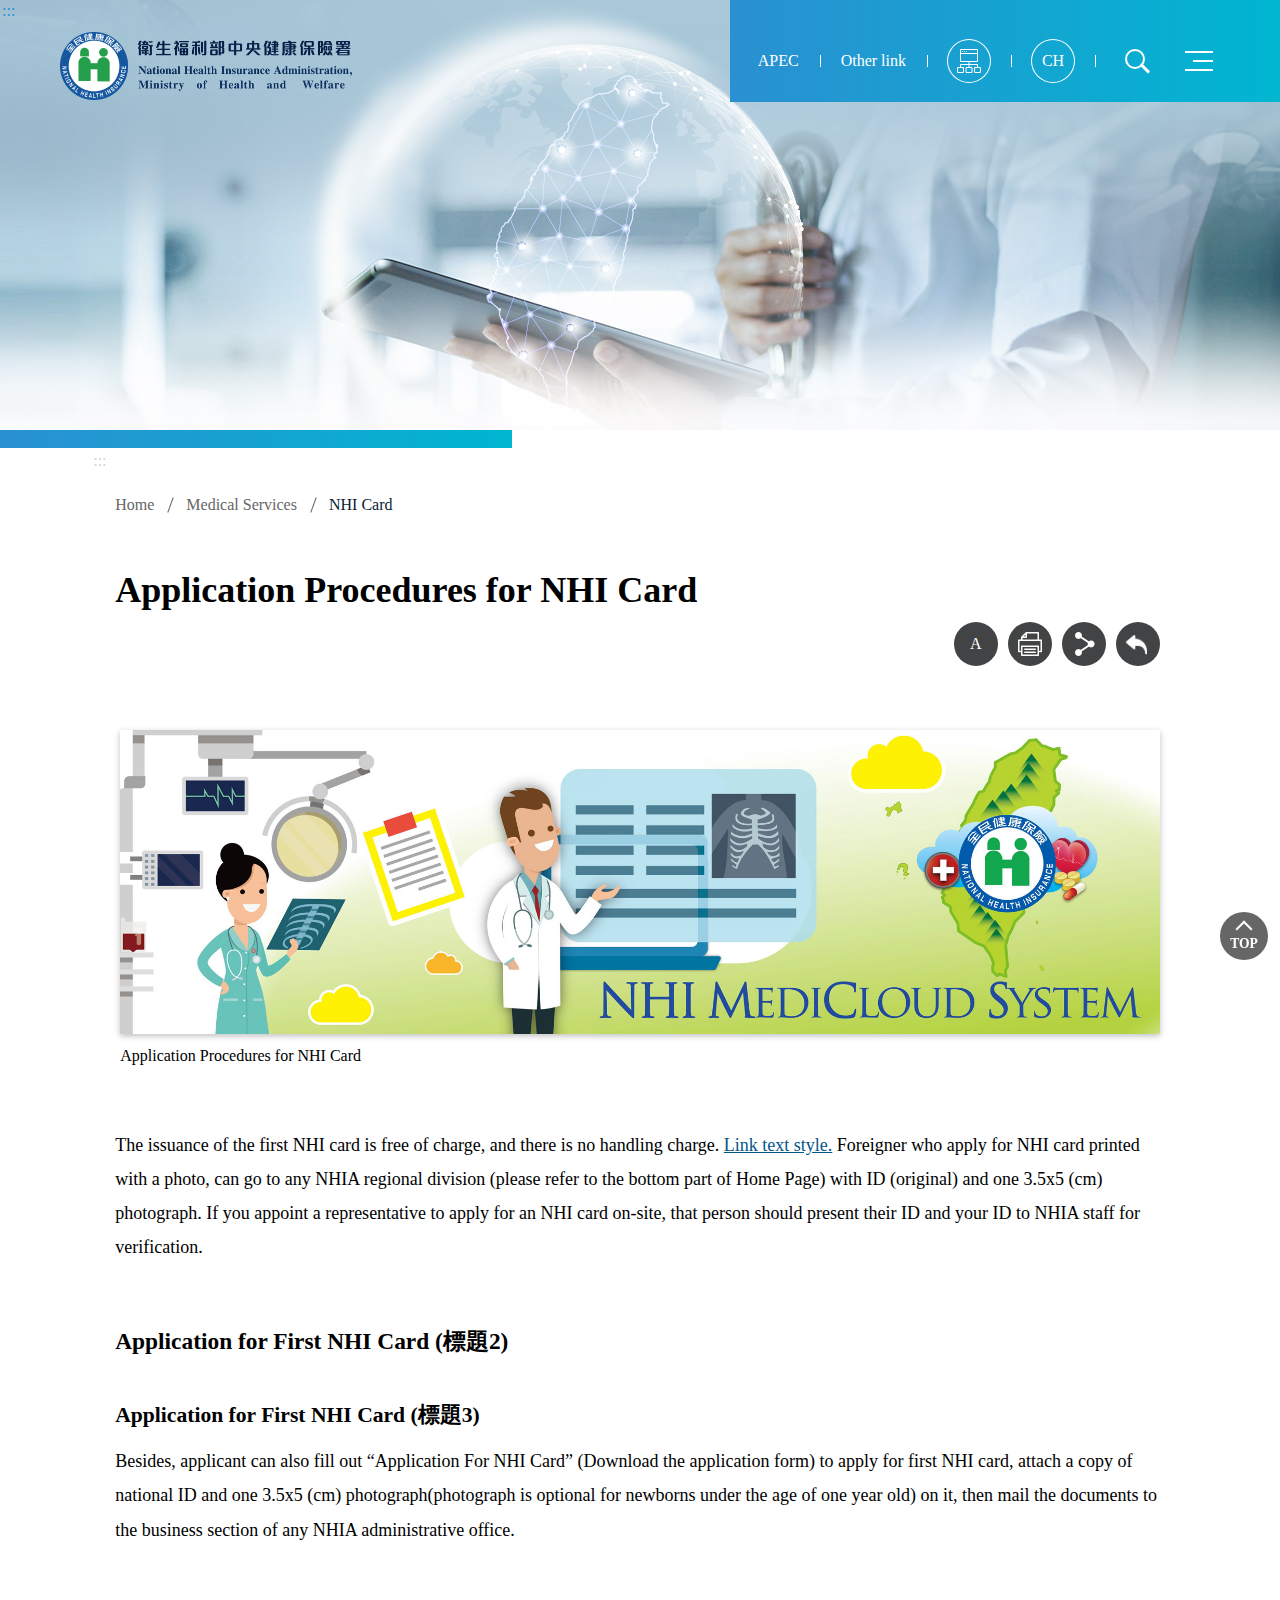
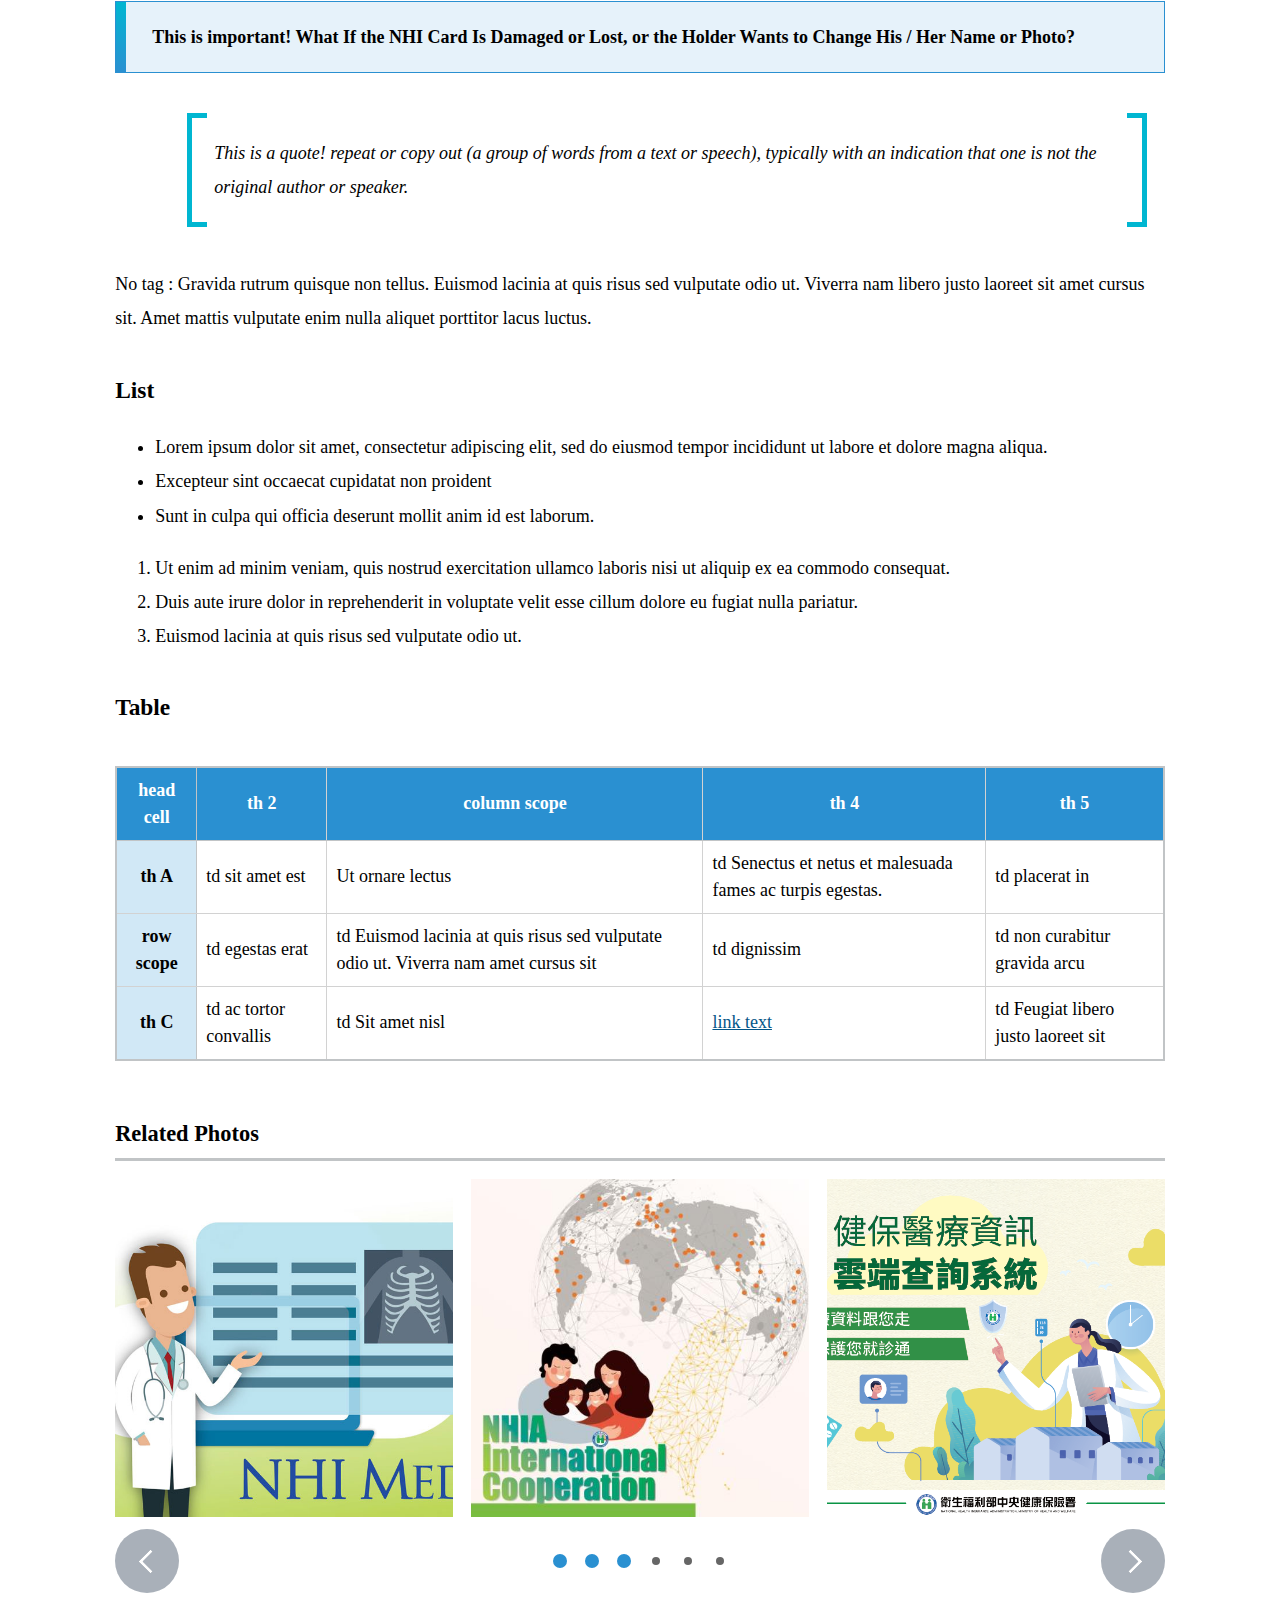
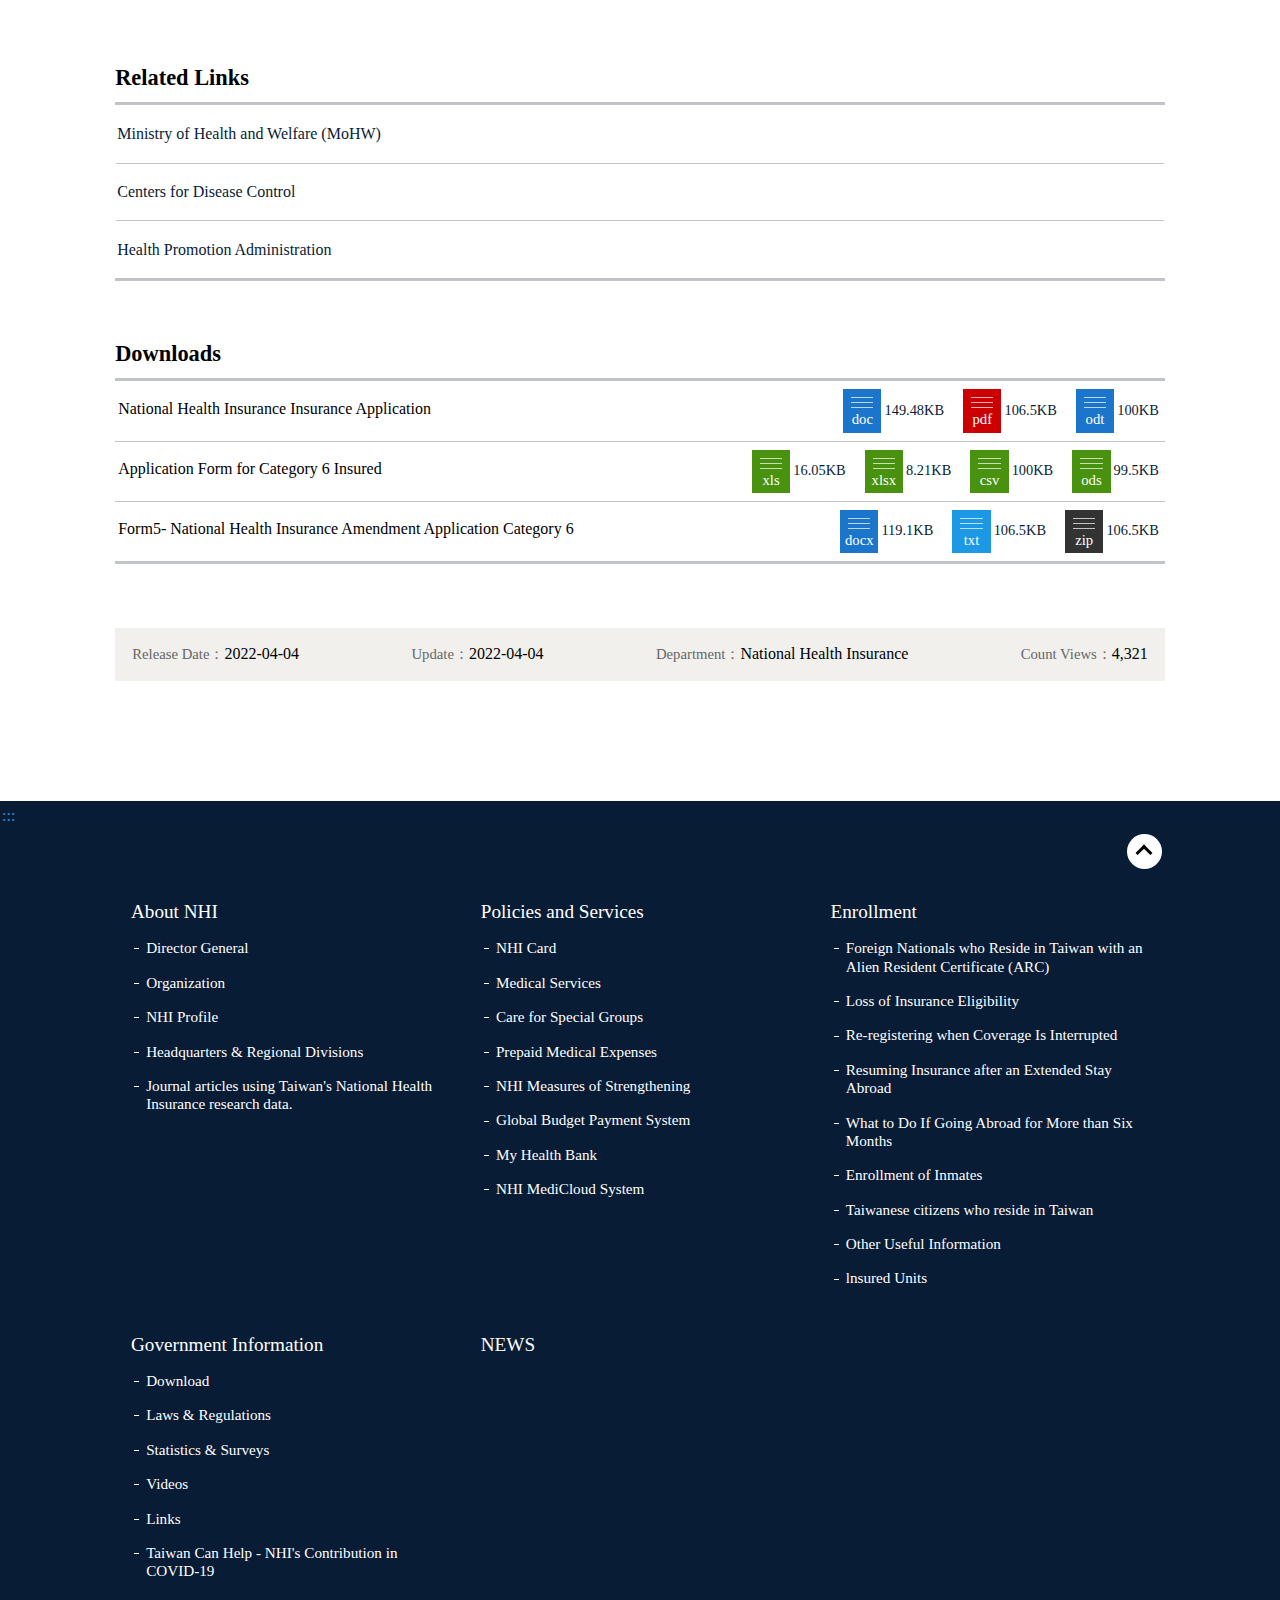
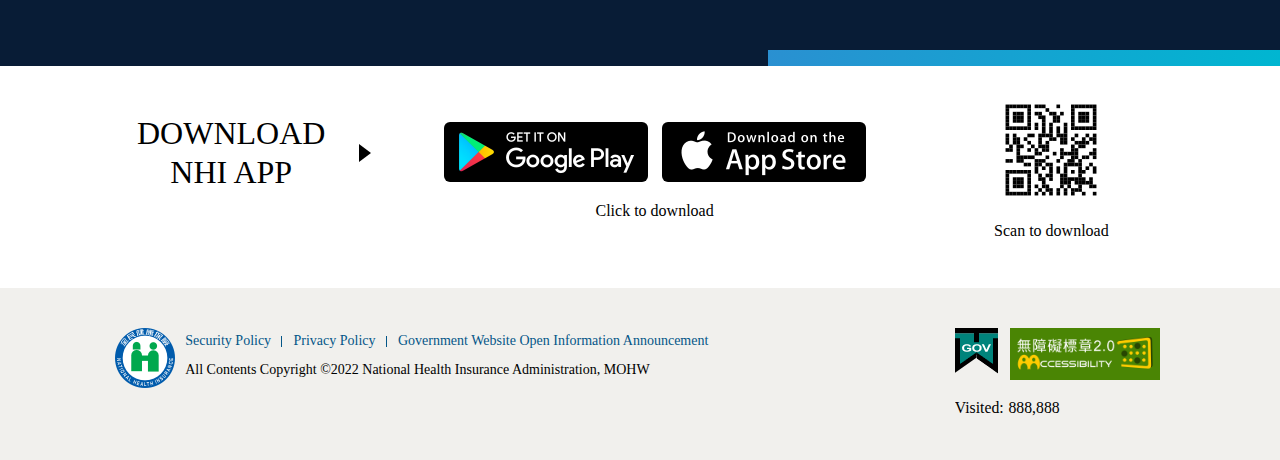
==== cp.html @ b603b4c7 ".fontSize cookie 完成" ====
<!DOCTYPE html>
<html lang="en">
<head>
  <meta charset="UTF-8">
  <meta http-equiv="X-UA-Compatible" content="IE=edge">
  <meta name="viewport" content="width=device-width, initial-scale=1.0">
  <title>NHI 一般內容頁</title>

  <link rel="stylesheet" href="slick/slick.css"/><!-- slick 套件 -->
  <link rel="stylesheet" href="css/style.css">

  <script src="js/jquery-3.6.0.min.js"></script>
  <script src="slick/slick.min.js"></script><!-- slick 套件 -->
  <script src="js/jquery.touchSwipe.min.js"></script>
  <script src="js/uieffect.js"></script>
</head>
<body>
  <a class="goCenter" href="#aC" tabindex="0">Jump to main content</a>
  <header class="webHeader">
    <a class="accesskey" href="#aU" id="aU" accesskey="U" title="upper block" >:::</a>
    <h1><a href="mp.html"><img src="images/h1.png" alt="National Health Insurance Administration Ministry of Health and Welfare"></a></h1>

    <nav class="topLinks">
      <ul>
        <li><a href="#">APEC</a></li>
        <li><a href="#">Other link</a></li>
        <li class="sitemapIcon"><a href="sitemap.html">Sitemap</a></li>
        <li class="langCh"><a href="https://www.mohw.gov.tw/mp-1.html" title="Chinese version">CH</a></li>
      </ul>
      <button class="searchCtrl" type="button">Search</button>
      <button class="menuCtrl" type="button">Menu</button>
    </nav>

    <section class="search">
      <form action="">
        <input type="text" placeholder="search keyword" aria-label="search keyword" accesskey="S">
        <input type="button" value="Search">
      </form>
      <div class="hotKeywords">
        <span class="label">Hot:</span>
        <ul>
          <li><a href="x">NHI Card</a></li>
          <li><a href="x">MediCloud System</a></li>
        </ul>
      </div>
    </section>

    <div class="headerImg">
      <img src="images/headerBg.jpg" alt="">
    </div>


    <nav class="menu">
      <button class="closeThis">Close</button>
      <ul>
        <li><a href="#">About NHI</a>
          <ul>
            <li><a href="#">Director General</a></li>
            <li><a href="#">Organization</a></li>
            <li><a href="#">NHI Profile</a></li>
            <li><a href="#">Headquarters & Regional Divisions</a></li>
            <li><a href="#">Journal articles using Taiwan's National Health Insurance research data.</a></li>
          </ul>
        </li>
        <li><a href="#">Policies and Services</a>
          <ul>
            <li><a href="#">NHI Card</a></li>
            <li><a href="#">Medical Services</a>
              <ul>
                <li><a href="#">Testing</a></li>
                <li><a href="#">Level three testing</a></li>
                <li><a href="#">Testing testing testing testing</a></li>
              </ul>
            </li>
            <li><a href="#">Care for Special Groups</a>
              <ul>
                <li><a href="#">Level three testing</a></li>
                <li><a href="#">Testing</a></li>
                <li><a href="#">Testing testing testing testing</a></li>
              </ul>
            </li>
            <li><a href="#">Prepaid Medical Expenses</a></li>
            <li><a href="#">NHI Measures of Strengthening</a></li>
            <li><a href="#">Global Budget Payment System</a></li>
            <li><a href="#">My Health Bank</a></li>
            <li><a href="#">NHI MediCloud System</a></li>
          </ul>
        </li>
        <li><a href="#">Enrollment</a>
          <ul>
            <li><a href="#">Foreign Nationals who Reside in Taiwan with an Alien Resident Certificate (ARC)</a></li>
            <li><a href="#">Loss of Insurance Eligibility</a></li>
            <li><a href="#">Re-registering when Coverage Is Interrupted</a></li>
            <li><a href="#">Resuming Insurance after an Extended Stay Abroad</a></li>
            <li><a href="#">What to Do If Going Abroad for More than Six Months</a></li>
            <li><a href="#">Enrollment of Inmates</a></li>
            <li><a href="#">Taiwanese citizens who reside in Taiwan</a></li>
            <li><a href="#">Other Useful Information</a></li>
            <li><a href="#">lnsured Units</a></li>
          </ul>
        </li>
        <li><a href="#">Government Information</a>
          <ul>
            <li><a href="#">Download</a></li>
            <li><a href="#">Laws & Regulations</a></li>
            <li><a href="#">Statistics & Surveys</a></li>
            <li><a href="#">Videos</a></li>
            <li><a href="#">Links</a></li>
            <li><a href="#">Taiwan Can Help - NHI's Contribution in COVID-19</a></li>
          </ul>
        </li>
        <li><a href="#">NEWS</a></li>
      </ul>
    </nav>
  </header>


  <!-- 行動版側欄選單容器 -->
  <aside class="sidebar">
  </aside>

  <main class="main inner">
    <a class="accesskey" href="#aC" id="aC" accesskey="C" title="main content">:::</a>
    <div class="breadcrumb" title="you are here">
      <ul>
        <li><a href="mp.html">Home</a></li>
        <li><a href="#">Medical Services</a></li>
        <li>NHI Card</li>
      </ul>
    </div>

    <div class="pageHeader">
      <h2>Application Procedures for NHI Card</h2>
      <section class="funcBar">
        <ul>
          <li class="fontSize compound"><button title="Font size" type="button">A</button>
            <ul>
              <li><button class="smallFont" type="button">A</button></li>
              <li><button class="mediumFont" type="button">A</button></li>
              <li><button class="largeFont" type="button">A</button></li>
            </ul>
          </li>
          <li class="print"><a title="Print" href="javascript:;"></a></li>
          <li class="share compound"><button title="Share" type="button"></button>
            <ul>
              <li><a target="_blank" title="Share on Facebook (open new window)" href="https://www.facebook.com/"><img src="images/icon_fb.png" alt="Facebook"></a></li>
              <li><a target="_blank" title="Share on Twitter (open new window)" href="https://twitter.com/"><img src="images/icon_twitter.png" alt="Twitter"></a></li>
              <li><a target="_blank" title="Share on LINE (open new window)" href="https://access.line.me/"><img src="images/icon_line.png" alt="LINE"></a></li>
            </ul>
          </li>
          <li class="back"><a title="Back" href="javascript:;"></a></li>
        </ul>
      </section>
    </div>
    

    <article class="cpArticle">
      <figure class="full">
        <img src="publicData/ph201.jpg" alt="image alternate text">
        <figcaption>Application Procedures for NHI Card</figcaption>
      </figure>

      <p>The issuance of the first NHI card is free of charge, and there is no handling charge. <a href="#">Link text style.</a> Foreigner who apply for NHI card printed with a photo, can go to any NHIA regional division (please refer to the bottom part of Home Page) with ID (original) and one 3.5x5 (cm) photograph. If you appoint a representative to apply for an NHI card on-site, that person should present their ID and your ID to NHIA staff for verification.</p>
      <h3>Application for First NHI Card   (標題2) </h3>
      <h4>Application for First NHI Card   (標題3)</h4>
      <p>Besides, applicant can also fill out “Application For NHI Card” (Download the application form) to apply for first NHI card, attach a copy of national ID and one 3.5x5 (cm) photograph(photograph is optional for newborns under the age of one year old) on it, then mail the documents to the business section of any NHIA administrative office.</p>

      <div class="emphasis">
        <!-- 強調、重要、凸顯 -->
        This is important! What If the NHI Card Is Damaged or Lost, or the Holder Wants to Change His / Her Name or Photo?
      </div>

      <blockquote>
        <!-- 註釋或說明文字使用 -->
        This is a quote! repeat or copy out (a group of words from a text or speech), typically with an indication that one is not the original author or speaker.
      </blockquote>

        No tag : Gravida rutrum quisque non tellus. Euismod lacinia at quis risus sed vulputate odio ut. Viverra nam libero justo laoreet sit amet cursus sit. Amet mattis vulputate enim nulla aliquet porttitor lacus luctus.

      <h3>List</h3>
      <ul>
        <li>Lorem ipsum dolor sit amet, consectetur adipiscing elit, sed do eiusmod tempor incididunt ut labore et dolore magna aliqua.</li>
        <li>Excepteur sint occaecat cupidatat non proident</li>
        <li>Sunt in culpa qui officia deserunt mollit anim id est laborum.</li>
      </ul>
      <ol>
        <li>Ut enim ad minim veniam, quis nostrud exercitation ullamco laboris nisi ut aliquip ex ea commodo consequat. </li>
        <li>Duis aute irure dolor in reprehenderit in voluptate velit esse cillum dolore eu fugiat nulla pariatur. </li>
        <li>Euismod lacinia at quis risus sed vulputate odio ut.</li>
      </ol>

      <h3>Table</h3>
      <table>
        <tbody>
          <tr>
            <th>head cell</th>
            <th>th 2</th>
            <th>column scope</th>
            <th>th 4</th>
            <th>th 5</th>
          </tr>
          <tr>
            <th>th A</th>
            <td>td sit amet est</td>
            <td>Ut ornare lectus</td>
            <td>td Senectus et netus et malesuada fames ac turpis egestas.</td>
            <td>td placerat in</td>
          </tr>
          <tr>
            <th>row scope</th>
            <td>td egestas erat</td>
            <td>td Euismod lacinia at quis risus sed vulputate odio ut. Viverra nam amet cursus sit</td>
            <td>td dignissim</td>
            <td>td non curabitur gravida arcu</td>
          </tr>
          <tr>
            <th>th C</th>
            <td>td ac tortor  convallis</td>
            <td>td Sit amet nisl</td>
            <td><a href="javascript:;">link text</a></td>
            <td>td Feugiat libero justo laoreet sit</td>
          </tr>
        </tbody>
      </table>
    </article>

    <section class="photoflow">
      <h3>Related Photos</h3>
      <div class="flowBox">
        <ul class="flowList">
          <li><a class="showLightbox" data-id="bigImg" href="javascript:;">
            <img src="publicData/ph201.jpg" alt="image alternate text">
            <p>Figure1</p>
          </a></li>
          <li><a class="showLightbox" data-id="bigImg" href="javascript:;">
            <img src="publicData/ph202.jpg" alt="image alternate text">
            <p>Figure2</p>
          </a></li>
          <li><a class="showLightbox" data-id="bigImg" href="javascript:;">
            <img src="publicData/ph203.png" alt="image alternate text">
            <p>Figure3</p>
          </a></li>
          <li><a class="showLightbox" data-id="bigImg" href="javascript:;">
            <img src="publicData/ph204.png" alt="image alternate text">
            <p>Figure4</p>
          </a></li>
          <li><a class="showLightbox" data-id="bigImg" href="javascript:;">
            <img src="publicData/ph04.jpg" alt="image alternate text">
            <p>Figure5 Figure5 Figure5 Figure5 Figure5 Figure5 Figure5 Figure5</p>
          </a></li>
          <li><a class="showLightbox" data-id="bigImg" href="javascript:;">
            <img src="publicData/ph03.jpg" alt="image alternate text">
            <p>Figure6</p>
          </a></li>
        </ul>
        <button type="button" class="diskBtn prev">Previous</button>
        <button type="button" class="diskBtn next">Next</button>
      </div>
    </section>

    <!-- 燈箱：顯示單張大圖 -->
    <div class="lightbox" data-id="bigImg" role="dialog">
      <button type="button" title="close" class="closeThis"></button>
      <div class="bigImgShow">
        <img src="publicData/ph201.jpg" alt="替代文字">
        <p class="caption">圖說文字</p>
      </div>
    </div>

    <section class="seeAlso">
      <h3>Related Links</h3>
      <ol>
        <li><a href="#">Ministry of Health and Welfare (MoHW)</a></li>
        <li><a href="#">Centers for Disease Control</a></li>
        <li><a href="#">Health Promotion Administration</a></li>
      </ol>
    </section>

    <section class="fileDownload">
      <h3>Downloads</h3>
      <ul>
        <li>
          <span class="fileName">National Health Insurance Insurance Application</span>
          <ul class="downloadFiles">
            <li><a download href="filename.doc" title="download filename.doc"><span class="fileType doc">doc</span><span class="fileSize">149.48KB</span></a></li>
            <li><a download href="filename.pdf" title="download filename.pdf"><span class="fileType pdf">pdf</span><span class="fileSize">106.5KB</span></a></li>
            <li><a download href="filename.odt" title="download filename.odt"><span class="fileType odt">odt</span><span class="fileSize">100KB</span></a></li>
          </ul>
        </li>
        <li>
          <span class="fileName">Application Form for Category 6 Insured</span>
          <ul class="downloadFiles">
            <li><a download="" href="filename.xls" title="download filename.xls"><span class="fileType xls">xls</span><span class="fileSize">16.05KB</span></a></li>
            <li><a download="" href="filename.xlsx" title="download filename.xlsx"><span class="fileType xlsx">xlsx</span><span class="fileSize">8.21KB</span></a></li>
            <li><a download="" href="filename.csv" title="download filename.csv"><span class="fileType csv">csv</span><span class="fileSize">100KB</span></a></li>
            <li><a download="" href="filename.ods" title="download filename.ods"><span class="fileType ods">ods</span><span class="fileSize">99.5KB</span></a></li>
          </ul>
        </li>
        <li>
          <span class="fileName">Form5- National Health Insurance Amendment Application Category 6</span>
          <ul class="downloadFiles">
            <li><a download="" href="filename.docx" title="download filename.docx"><span class="fileType docx">docx</span><span class="fileSize">119.1KB</span></a></li>
            <li><a download="" href="filename.docx" title="download filename.docx"><span class="fileType txt">txt</span><span class="fileSize">106.5KB</span></a></li>
            <li><a download="" href="filename.zip" title="download filename.zip"><span class="fileType zip">zip</span><span class="fileSize">106.5KB</span></a></li>
          </ul>
        </li>
      </ul>
    </section>
    
    <div class="pubInfo">
      <time title="Release Date">2022-04-04</time>
      <time title="Update">2022-04-04</time>
      <span class="from" title="Department">National Health Insurance</span>
      <span class="visitCount" title="Count Views">4,321</span>
    </div>


  </main>

  <footer class="webFooter">
    <a class="accesskey" href="#aZ" id="aZ" accesskey="Z" title="頁腳區">:::</a>
    <button type="button" class="fatFootCtrl" data-altText="開啟">收合</button>
    <div class="fatFooter">
      <nav class="siteTree">
        <ul>
          <li><a href="#">About NHI</a>
            <ul>
              <li><a href="#">Director General</a></li>
              <li><a href="#">Organization</a></li>
              <li><a href="#">NHI Profile</a></li>
              <li><a href="#">Headquarters & Regional Divisions</a></li>
              <li><a href="#">Journal articles using Taiwan's National Health Insurance research data.</a></li>
            </ul>
          </li>
          <li><a href="#">Policies and Services</a>
            <ul>
              <li><a href="#">NHI Card</a></li>
              <li><a href="#">Medical Services</a></li>
              <li><a href="#">Care for Special Groups</a></li>
              <li><a href="#">Prepaid Medical Expenses</a></li>
              <li><a href="#">NHI Measures of Strengthening</a></li>
              <li><a href="#">Global Budget Payment System</a></li>
              <li><a href="#">My Health Bank</a></li>
              <li><a href="#">NHI MediCloud System</a></li>
            </ul>
          </li>
          <li><a href="#">Enrollment</a>
            <ul>
              <li><a href="#">Foreign Nationals who Reside in Taiwan with an Alien Resident Certificate (ARC)</a></li>
              <li><a href="#">Loss of Insurance Eligibility</a></li>
              <li><a href="#">Re-registering when Coverage Is Interrupted</a></li>
              <li><a href="#">Resuming Insurance after an Extended Stay Abroad</a></li>
              <li><a href="#">What to Do If Going Abroad for More than Six Months</a></li>
              <li><a href="#">Enrollment of Inmates</a></li>
              <li><a href="#">Taiwanese citizens who reside in Taiwan</a></li>
              <li><a href="#">Other Useful Information</a></li>
              <li><a href="#">lnsured Units</a></li>
            </ul>
          </li>
          <li><a href="#">Government Information</a>
            <ul>
              <li><a href="#">Download</a></li>
              <li><a href="#">Laws & Regulations</a></li>
              <li><a href="#">Statistics & Surveys</a></li>
              <li><a href="#">Videos</a></li>
              <li><a href="#">Links</a></li>
              <li><a href="#">Taiwan Can Help - NHI's Contribution in COVID-19</a></li>
            </ul>
          </li>
          <li><a href="#">NEWS</a></li>
        </ul>
      </nav>
    </div>

    <div class="appDownload">
      <h2>DOWNLOAD NHI APP</h2>
  
      <ul class="appLink" title="Click to download">
        <li><a href="#" target="_blank"><img src="publicData/badge_GooglePlay.png" alt="get it on Google play"></a></li>
        <li><a href="#" target="_blank"><img src="publicData/badge_AppStore.png" alt="download on the App Store"></a></li>
      </ul>
  
      <div class="qrCode" title="Scan to download">
        <img src="publicData/QRcode_image.svg" alt="QR code">
      </div>
    </div>

    <div class="base">
      <!-- <img class="logo" src="publicData/img.png" alt="NHI logo"> -->

      <div class="copyright">
        <ul>
          <li><a href="#">Security Policy</a></li>
          <li><a href="#">Privacy Policy</a></li>
          <li><a href="#">Government Website Open Information Announcement</a></li>
        </ul>
        <p>All Contents Copyright ©2022 National Health Insurance Administration, MOHW</p>
      </div>

      <ul class="others">
        <li class="egov"><a href="#"><img src="publicData/egov.png" alt="egov"></a></li>
        <li class="badgeA"><a href="#" title="..."><img src="publicData/badge_AA.png" alt="badge of accessibility 2.0"></a></li>
        <li class="visited" title="Visited">888,888</li>
      </ul>
    </div>

  </footer>

  <button type="button" class="goTop" title="go top">top</button>

</body>
</html>
---- css/style.css ----
.main.inner,.siteTree>ul,.appDownload{width:92vw;margin:0 auto}@media screen and (min-width: 1000px){.main.inner,.siteTree>ul,.appDownload{width:82vw}}@media screen and (min-width: 1280px){.main.inner,.siteTree>ul,.appDownload{width:1049.6px}}.webHeader::after,.siteTree::after,.dataflow .flowList .flowItem::after,.timeLine .container::before,.np>ul>li>a:hover,.np>ul>li>a:focus{background-image:-webkit-gradient(linear, left top, right top, from(#2a90d1), to(#00b6d1));background-image:linear-gradient(90deg, #2a90d1, #00b6d1)}.contactInfo .cardBox .base,.cpArticle .emphasis::before{background-image:-webkit-gradient(linear, left bottom, left top, from(#2a90d1), to(#00b6d1));background-image:linear-gradient(0deg, #2a90d1, #00b6d1)}body{margin:0;padding:0;font-size:1em;font-family:'Times New Roman', Times, serif}body.noScroll{overflow:hidden;overflow-y:hidden}body *{-webkit-box-sizing:border-box;box-sizing:border-box}.main{position:relative;margin:0 auto}.main.inner{padding:60px 0 120px}.main.inner.smallFont{font-size:.9375em}.main.inner.largeFont{font-size:1.25em}a:focus{outline:none}.accesskey{display:none}@media screen and (min-width: 1000px){a.accesskey{display:block;z-index:9;position:absolute;left:0;top:0;margin:2px;text-decoration:none}a.accesskey:focus,a.accesskey:hover{outline:2px solid #00b6d1}.webHeader .accesskey{color:#2a90d1}.webFooter .accesskey{top:4px;color:#2a90d1}.main .accesskey{top:20px;left:-1.5em;color:#d3d5d6}}@media screen and (min-width: 1280px){.webHeader .accesskey,.webFooter .accesskey{left:calc(50vw - 1280px*.5)}}.more{text-align:center;margin:2em 0 0}.more a{display:inline-block;height:3.2em;line-height:3.2;padding:0 1.5em;background:#fff;color:#081c36;text-decoration:none;-webkit-box-shadow:#fff 0 0 0 0,rgba(0,0,0,0.15) 0 0 16px;box-shadow:#fff 0 0 0 0,rgba(0,0,0,0.15) 0 0 16px;border-radius:2em;-webkit-transition:.2s;transition:.2s}.more a:hover{-webkit-box-shadow:#fff 0 0 0 2px,rgba(0,0,0,0.2) 0 0 20px 2px;box-shadow:#fff 0 0 0 2px,rgba(0,0,0,0.2) 0 0 20px 2px}.more a:focus{-webkit-box-shadow:#00b6d1 0 0 0 2px,rgba(0,0,0,0.2) 0 0 10px;box-shadow:#00b6d1 0 0 0 2px,rgba(0,0,0,0.2) 0 0 10px}.goCenter{display:none}@media screen and (min-width: 1000px){.goCenter{display:block;position:absolute;top:-2em;left:0;z-index:99;padding:0 1em;margin-left:2em;border-radius:0 0 4px 4px;overflow:hidden;font-size:.9rem;height:1.6em;line-height:1.6;background-color:#2a90d1;color:#fff;text-decoration:none;outline:none;cursor:pointer;-webkit-transition:top .3s;transition:top .3s}.goCenter:focus{top:0}.goCenter:hover,.goCenter:focus{opacity:1}}@media screen and (min-width: 1280px){.goCenter{left:calc(50vw  - 1280px*.5)}}.searchCtrl{position:relative;width:52px;height:52px;border-radius:0;background-color:transparent;border:none;text-indent:-20em;overflow:hidden}.searchCtrl::before,.searchCtrl::after{content:'';position:absolute}.searchCtrl::before{left:calc(50% - 12px);top:calc(50% - 12px);width:16px;height:16px;border:2px solid #000;border-radius:50%}.searchCtrl::after{width:12px;height:3px;background-color:#000;border-radius:0 2px 2px 0;left:calc(50% + 2px);top:calc(50% + 6px);-webkit-transform:rotate(45deg);transform:rotate(45deg)}.searchCtrl:hover,.searchCtrl:focus{background-color:#00b6d1;-webkit-box-shadow:none;box-shadow:none}.searchCtrl:hover::before,.searchCtrl:focus::before{border-color:#fff}.searchCtrl:hover::after,.searchCtrl:focus::after{background-color:#fff}.searchCtrl:focus{-webkit-box-shadow:#00b6d1 0 0 0 2px;box-shadow:#00b6d1 0 0 0 2px}@media screen and (min-width: 1000px){.searchCtrl{width:42px;height:42px}.searchCtrl::before{border-color:#fff}.searchCtrl::after{background:#fff}}.menuCtrl,.sidebarCtrl{position:relative;text-indent:-20em;overflow:hidden;width:42px;height:42px;border-radius:0;border:none;-webkit-box-shadow:none;box-shadow:none;background-color:transparent}.menuCtrl::before,.menuCtrl::after,.sidebarCtrl::before,.sidebarCtrl::after{content:'';position:absolute;right:7px;height:2px;background:#fff;-webkit-transition:.2s;transition:.2s}.menuCtrl::before,.sidebarCtrl::before{top:11px;width:28px;-webkit-box-shadow:#fff 0 18px 0;box-shadow:#fff 0 18px 0}.menuCtrl::after,.sidebarCtrl::after{top:20px;width:20px}.sidebarCtrl{width:52px;height:52px;left:4px;z-index:990;border-radius:0;background-color:transparent;border:none}.sidebarCtrl::before,.sidebarCtrl::after{background-color:#000;right:12px}.sidebarCtrl::before{-webkit-box-shadow:#000 0 18px 0;box-shadow:#000 0 18px 0;top:16px}.sidebarCtrl::after{top:25px}.sidebarCtrl:hover,.sidebarCtrl:focus{background-color:#00b6d1;-webkit-box-shadow:none;box-shadow:none}.sidebarCtrl:hover::before,.sidebarCtrl:hover::after,.sidebarCtrl:focus::before,.sidebarCtrl:focus::after{background-color:#fff}.sidebarCtrl:hover::before,.sidebarCtrl:focus::before{-webkit-box-shadow:#fff 0 18px 0;box-shadow:#fff 0 18px 0}.sidebarCtrl.closeIt{background-color:#00b6d1}.sidebarCtrl.closeIt::before,.sidebarCtrl.closeIt::after{width:28px;right:12px;background-color:#fff}.sidebarCtrl.closeIt::before{-webkit-box-shadow:none;box-shadow:none;top:26px;-webkit-transform:rotate(45deg);transform:rotate(45deg)}.sidebarCtrl.closeIt::after{top:26px;-webkit-transform:rotate(-45deg);transform:rotate(-45deg)}.sidebarMask{display:none;z-index:980;position:fixed;left:0;right:0;top:0;bottom:0;background-color:rgba(0,0,0,0.8)}button.closeThis{position:relative;height:44px;width:44px;padding:0;margin:0;text-indent:-20em;overflow:hidden;background-color:rgba(0,0,0,0.8);-webkit-box-shadow:none;box-shadow:none;border:none}button.closeThis::before,button.closeThis::after{content:'';position:absolute;left:11px;top:21px;width:24px;height:2px;background-color:#fff}button.closeThis::before{-webkit-transform:rotate(45deg);transform:rotate(45deg)}button.closeThis::after{-webkit-transform:rotate(-45deg);transform:rotate(-45deg)}button.closeThis:hover{background-color:#206d9e;-webkit-box-shadow:none;box-shadow:none}button.closeThis:focus{background-color:#2a90d1;-webkit-box-shadow:#2a90d1 0 0 0 2px;box-shadow:#2a90d1 0 0 0 2px}.slick-arrow{position:absolute;top:50%;-webkit-transform:translateY(-50%);transform:translateY(-50%);z-index:9;width:64px;height:64px;border-radius:50%;text-indent:-20em;overflow:hidden;margin:0;border:none;background-color:rgba(8,28,54,0.35);cursor:pointer}.slick-arrow::before{content:'';position:absolute;width:14px;height:14px;left:50%;top:50%;margin-top:-8px;border:3px solid #fff;border-top:none;border-right:none;border-radius:1px;-webkit-transform:rotate(45deg);transform:rotate(45deg)}.slick-arrow.slick-prev{left:0}.slick-arrow.slick-prev::before{margin-left:-5px}.slick-arrow.slick-next{right:0}.slick-arrow.slick-next::before{-webkit-transform:rotate(225deg);transform:rotate(225deg);margin-left:-11px}.slick-arrow:hover,.slick-arrow:focus{background-color:rgba(8,28,54,0.8);-webkit-box-shadow:none;box-shadow:none}.slick-dots{margin:20px auto 5px;z-index:9;display:-webkit-box;display:-ms-flexbox;display:flex;-webkit-box-pack:center;-ms-flex-pack:center;justify-content:center;list-style:none;margin:0 auto;padding:0}.slick-dots li{-webkit-box-flex:0;-ms-flex:0 0 auto;flex:0 0 auto;margin:0 4px;padding:0}.slick-dots li button{width:8px;height:8px;border-radius:50%;padding:0;font-size:0;border:none;-webkit-box-shadow:none;box-shadow:none;background:#9ea3a5}.slick-dots li.slick-active button{background-color:#424344;-webkit-box-shadow:#424344 0 0 0 2px;box-shadow:#424344 0 0 0 2px}.diskBtn{position:absolute;top:50%;-webkit-transform:translateY(-50%);transform:translateY(-50%);z-index:9;width:64px;height:64px;border-radius:50%;text-indent:-20em;overflow:hidden;margin:0;border:none;background-color:rgba(8,28,54,0.35);cursor:pointer}.diskBtn::before{content:'';position:absolute;width:14px;height:14px;left:50%;top:50%;margin-top:-8px;border:3px solid #fff;border-top:none;border-right:none;border-radius:1px;-webkit-transform:rotate(45deg);transform:rotate(45deg)}.diskBtn.prev{left:0}.diskBtn.prev::before{margin-left:-5px}.diskBtn.next{right:0}.diskBtn.next::before{-webkit-transform:rotate(225deg);transform:rotate(225deg);margin-left:-11px}.diskBtn:hover,.diskBtn:focus{background-color:rgba(8,28,54,0.8);-webkit-box-shadow:none;box-shadow:none}.playIcon{position:absolute;left:50%;top:50%;width:72px;height:72px;border-radius:50%;-webkit-transform:translate(-50%, -50%);transform:translate(-50%, -50%);background-color:rgba(0,0,0,0.5);-webkit-box-shadow:#fff 0 0 0 8px;box-shadow:#fff 0 0 0 8px}.playIcon::before{content:'';position:absolute;top:calc(50% - 20px);left:calc(50% - 9px);width:2px;height:2px;border-style:solid;border-color:transparent transparent transparent #fff;border-width:20px 0 20px 28px;-webkit-box-sizing:border-box;box-sizing:border-box;border-radius:3px}.playIcon:hover{background-color:rgba(200,0,0,0.9)}.videoThumb{position:relative}.videoThumb::before,.videoThumb::after{content:'';position:absolute;left:50%;top:50%;opacity:.7;-webkit-transition:.2s;transition:.2s}.videoThumb::before{width:44px;height:44px;border-radius:50%;margin:-22px 0 0 -22px;background-color:rgba(0,0,0,0.5);-webkit-box-shadow:#fff 0 0 0 4px;box-shadow:#fff 0 0 0 4px}.videoThumb::after{width:0;height:0;border-style:solid;border-width:10px 0 10px 15px;border-color:transparent transparent transparent #fff;margin:-10px 0 0 -4px}a:hover .videoThumb::before,a:hover .videoThumb::after{opacity:1}a:hover .videoThumb::before{background-color:rgba(204,0,0,0.8)}.goTop{position:fixed;bottom:-60px;right:12px;z-index:90;padding:15px 0 0;margin:0;width:48px;height:48px;line-height:1;font-size:.85rem;text-transform:uppercase;font-weight:bold;border:none;border-radius:50%;-webkit-box-shadow:rgba(255,255,255,0.4) 0 0 0 3px;box-shadow:rgba(255,255,255,0.4) 0 0 0 3px;background:rgba(0,0,0,0.6);color:#fff;-webkit-transition:background .2s, bottom 1.2s, -webkit-box-shadow .2s;transition:background .2s, bottom 1.2s, -webkit-box-shadow .2s;transition:background .2s, box-shadow .2s, bottom 1.2s;transition:background .2s, box-shadow .2s, bottom 1.2s, -webkit-box-shadow .2s}.goTop:hover,.goTop:focus{background:#000;-webkit-box-shadow:rgba(255,255,255,0.7) 0 0 0 3px;box-shadow:rgba(255,255,255,0.7) 0 0 0 3px}.goTop:focus{-webkit-box-shadow:#000 0 0 0 3px;box-shadow:#000 0 0 0 3px}.goTop::before{content:'';position:absolute;width:10px;height:10px;left:18px;top:11px;border:2px solid #fff;border-bottom:none;border-right:none;-webkit-transform:rotate(45deg);transform:rotate(45deg)}.goTop.show{bottom:30px;-webkit-transition:bottom .8s;transition:bottom .8s}@media screen and (min-width: 1426px){.goTop{right:calc(50% - 1280px/2 - 60px)}}kbd{display:inline-block;vertical-align:middle;margin:0 .1em;padding:0 .4em;height:1.7em;line-height:1.6;font-size:.938em;font-family:sans-serif;font-weight:bold;border:1px solid #c1c4c6;border-radius:0.2em;color:#081c36;background:#fff}.topLinks a{color:#fff;text-decoration:none;display:block}.topLinks ul{list-style:none;margin:0;padding:0}.topLinks>ul>li>a{height:42px;line-height:42px;text-align:center}.topLinks .langCh>a,.topLinks .sitemapIcon>a{width:42px;border-radius:50%;margin:0 auto;overflow:hidden;-webkit-box-shadow:#fff 0 0 0 1px;box-shadow:#fff 0 0 0 1px;-webkit-transition:.15s;transition:.15s}.topLinks .langCh>a:hover,.topLinks .langCh>a:focus,.topLinks .sitemapIcon>a:hover,.topLinks .sitemapIcon>a:focus{-webkit-box-shadow:#fff 0 0 0 2px;box-shadow:#fff 0 0 0 2px}.topLinks.langCh{font-size:1.2em}.topLinks .sitemapIcon>a{background:url(../images/icon_sitemap.png) no-repeat center center;background-size:24px;text-indent:-20em}@media screen and (min-width: 1000px){.topLinks{position:absolute;right:0;top:0;z-index:9;padding:40px 60px 20px 8px;background-image:-webkit-gradient(linear, left top, right top, from(#2a90d1), to(#00b6d1));background-image:linear-gradient(90deg, #2a90d1, #00b6d1)}.topLinks .menuCtrl,.topLinks .searchCtrl{position:relative;float:left;margin:0 0 0 20px}.topLinks>ul{display:block;float:left}.topLinks>ul>li{float:left;position:relative;margin:0 0 0 20px;padding:0 22px 0 0}.topLinks>ul>li::after{content:'';position:absolute;right:0;top:50%;width:1px;height:12px;margin-top:-6px;background-color:#fff}.topLinks>ul>li>a{display:block;overflow:hidden;position:relative;height:42px;line-height:42px}.topLinks>ul>li:not([class])>a::after{content:'';position:absolute;left:50%;bottom:11px;height:2px;width:0;background:#fff;-webkit-transition:.2s;transition:.2s}.topLinks>ul>li:not([class])>a:hover::after,.topLinks>ul>li:not([class])>a:focus::after{left:0;width:100%}.topLinks>ul::after{content:'';display:block;clear:both}}@media screen and (min-width: 1280px){.topLinks{right:calc(50vw - 1280px/2)}}.webHeader .topLinks ul{display:none}@media screen and (min-width: 1000px){.webHeader .topLinks ul{display:block}}.sidebar .topLinks .searchCtrl,.sidebar .topLinks .menuCtrl{display:none}.sidebar .topLinks>ul{position:relative;display:-webkit-box;display:-ms-flexbox;display:flex;-webkit-box-orient:horizontal;-webkit-box-direction:normal;-ms-flex-flow:row wrap;flex-flow:row wrap;-webkit-box-pack:center;-ms-flex-pack:center;justify-content:center;margin:20px auto 0;padding-bottom:60px;width:94%}.sidebar .topLinks>ul>li{-webkit-box-flex:1;-ms-flex:1 1 45%;flex:1 1 45%;margin:5px}.sidebar .topLinks>ul>li a{-webkit-box-shadow:rgba(255,255,255,0.5) 0 0 0 1px;box-shadow:rgba(255,255,255,0.5) 0 0 0 1px;-webkit-transition:.2s;transition:.2s}.sidebar .topLinks>ul>li a:hover,.sidebar .topLinks>ul>li a:focus{-webkit-box-shadow:#fff 0 0 0 1px;box-shadow:#fff 0 0 0 1px}.sidebar .topLinks>ul>li[class]{position:absolute;bottom:0}.sidebar .topLinks>ul>li[class].sitemapIcon{left:44px}.sidebar .topLinks>ul>li[class].langCh{right:44px}.webHeader{position:relative;padding:0;width:100vw;background-color:#bed7ea}.webHeader::after{content:'';position:absolute;left:0;bottom:-8px;height:8px;width:72vw}.webHeader h1{position:absolute;z-index:19;width:calc(100% - 100px);margin:0 50px;padding:8px 0;font-size:1rem}.webHeader h1 a{display:block}.webHeader h1 a:focus img{-webkit-box-shadow:#00b6d1 0 0 0 2px inset;box-shadow:#00b6d1 0 0 0 2px inset}.webHeader h1 img{display:block;height:51px;margin:0 auto;-o-object-fit:contain;object-fit:contain;-o-object-position:left;object-position:left}.webHeader .searchCtrl,.webHeader .sidebarCtrl{position:absolute;top:4px}.webHeader .sidebarCtrl{left:4px}.webHeader .searchCtrl{right:4px;z-index:9}.webHeader .menuCtrl{display:none}.webHeader .headerImg{display:block;height:67px}.webHeader .headerImg img{display:none}@media screen and (min-width: 1000px){.webHeader::after{bottom:-18px;height:18px;width:40vw}.webHeader h1{position:absolute;z-index:9;width:auto;left:60px;margin:0;padding-top:32px}.webHeader h1 img{height:68px;margin:0}.webHeader .sidebarCtrl{display:none}.webHeader .menuCtrl{display:block}.webHeader .searchCtrl{position:relative;right:auto;top:0}.webHeader .menuCtrl:hover,.webHeader .searchCtrl:hover{background-color:transparent;-webkit-box-shadow:rgba(255,255,255,0.5) 0 0 0 1px;box-shadow:rgba(255,255,255,0.5) 0 0 0 1px}.webHeader .menuCtrl:focus,.webHeader .searchCtrl:focus{background-color:transparent;-webkit-box-shadow:#fff 0 0 0 1px;box-shadow:#fff 0 0 0 1px}.webHeader .headerImg{width:100%;height:430px}.webHeader .headerImg img{display:block;margin:0 auto;width:100%;height:100%;-o-object-fit:cover;object-fit:cover}}@media screen and (min-width: 1280px){.webHeader h1{left:calc( 50vw - 1280px/2 + 60px)}}.search{display:none;position:absolute;top:67px;left:auto;right:0;z-index:8;width:100vw;max-width:500px;padding:24px 5vw 10px;-webkit-transform:translateX(100%);transform:translateX(100%);background:#424344;color:#ccc;-webkit-transition:-webkit-transform .5s;transition:-webkit-transform .5s;transition:transform .5s;transition:transform .5s, -webkit-transform .5s}.search.reveal{-webkit-transform:translateX(0);transform:translateX(0)}.search a{color:#fff}.search input[type="text"],.search input[type="button"],.search input[type="submit"]{float:left;padding:0 .5em;margin:0;font-size:inherit;height:2.6em;line-height:2.6;border:none;border-radius:0;-webkit-box-shadow:#00b6d1 0 0 0 2px;box-shadow:#00b6d1 0 0 0 2px}.search input[type="text"]{width:calc(100% - 5em - 2px);max-width:24em;margin-right:2px;background-color:#fff}.search input[type="text"]:focus{-webkit-box-shadow:#00b6d1 0 0 0 2px,#000 0 0 0 1px inset;box-shadow:#00b6d1 0 0 0 2px,#000 0 0 0 1px inset}.search input[type="button"],.search input[type="submit"]{width:5em;background-color:#00b6d1}.search input[type="button"]:hover,.search input[type="submit"]:hover{background-color:#2a90d1;-webkit-box-shadow:#00b6d1 0 0 0 2px;box-shadow:#00b6d1 0 0 0 2px}.search input[type="button"]:focus,.search input[type="submit"]:focus{background-color:#2a90d1;-webkit-box-shadow:#00b6d1 0 0 0 2px,rgba(255,255,255,0.8) 0 0 0 1px inset;box-shadow:#00b6d1 0 0 0 2px,rgba(255,255,255,0.8) 0 0 0 1px inset}.search .hotKeywords{clear:both;padding-top:14px}.search .hotKeywords .label{display:inline-block;margin-right:.4em;line-height:1.1;vertical-align:top}.search .hotKeywords ul{list-style:none;margin:0;padding:0;display:inline-block;line-height:1.1}.search .hotKeywords li{margin:0 1em .4em 0;float:left}.search .hotKeywords li a{display:block;text-decoration:none;cursor:pointer}.search .hotKeywords li a:hover,.search .hotKeywords li a:focus{text-decoration:underline}.search .skip{position:absolute;right:0;width:1px;height:1px;padding:0;opacity:0}@media screen and (min-width: 1000px){.search{top:100px;right:0;left:auto;width:420px;padding:30px 30px 12px;background:rgba(66,67,68,0.85);-webkit-transform:translateX(0) translateY(-100%);transform:translateX(0) translateY(-100%);-webkit-transition:-webkit-transform .5s;transition:-webkit-transform .5s;transition:transform .5s;transition:transform .5s, -webkit-transform .5s}.search.reveal{-webkit-transform:translateY(0);transform:translateY(0)}}@media screen and (min-width: 1280px){.search{right:calc( 50vw - 1280px/2)}}.webFooter{position:relative;padding:0;margin:0 auto}.webFooter a{text-decoration:none}.webFooter .base{position:relative;padding:40px 4vw;font-size:.875em;line-height:1.5;background:#f1f0ed}.webFooter .base p{margin:0}.webFooter .copyright{margin:0 0 2em;padding:5px 0 0 70px;min-height:60px;background:url(../images/nhiLogo.png) no-repeat 0 0;background-size:60px}.webFooter .copyright ul{list-style:none;margin:0 0 .3em;padding:0;line-height:1.1;overflow:hidden}.webFooter .copyright li{float:left;position:relative;padding:0 .8em 0 0;margin:0 .8em .4em 0}.webFooter .copyright li a{display:block;color:#045688;border-bottom:1px solid transparent}.webFooter .copyright li a:hover,.webFooter .copyright li a:focus{border-color:#045688}.webFooter .copyright li::after{content:'';position:absolute;right:0;top:.2em;height:.8em;width:1px;background-color:#045688;vertical-align:middle}.webFooter .copyright li:last-child::after{display:none}.webFooter .others{list-style:none;margin:0;padding:0;overflow:hidden}.webFooter .others li a,.webFooter .others li img{display:block}.webFooter .others .egov{float:left;margin-right:12px}.webFooter .others .egov img{width:43px}.webFooter .others .badgeA{float:left}.webFooter .others .badgeA img{width:150px}.webFooter .others .visited{clear:both;padding:1em 0 0;white-space:nowrap;font-size:1.125em}.webFooter .others .visited::before{content:attr(title) ":";display:inline-block;margin-right:.3em}@media screen and (min-width: 700px){.webFooter .others .badgeA{margin-right:12px}.webFooter .others .visited{clear:none}}@media screen and (min-width: 1000px){.webFooter .base{padding-left:9vw;padding-right:9vw;display:-webkit-box;display:-ms-flexbox;display:flex;-webkit-box-orient:horizontal;-webkit-box-direction:normal;-ms-flex-flow:row nowrap;flex-flow:row nowrap;-webkit-box-pack:justify;-ms-flex-pack:justify;justify-content:space-between}.webFooter .base .copyright{-webkit-box-flex:0;-ms-flex:0 1 calc(100% - 230px);flex:0 1 calc(100% - 230px)}.webFooter .base .copyright p{margin-top:0}.webFooter .base .others{-webkit-box-flex:0;-ms-flex:0 0 210px;flex:0 0 210px}.webFooter .base .others .badgeA{margin-right:0}.webFooter .base .others .visited{clear:both;width:100%}}@media screen and (min-width: 1280px){.webFooter .base{padding-left:calc(50vw - 1280px*.41);padding-right:calc(50vw - 1280px*.41)}}.fatFootCtrl{position:absolute;right:4vw;top:30px;z-index:9;width:35px;height:35px;padding:0;border-radius:50%;background:#fff;text-indent:-10em;overflow:hidden;border:none;-webkit-transition:background .2s;transition:background .2s}.fatFootCtrl:hover,.fatFootCtrl:focus{-webkit-box-shadow:#00b6d1 0 0 0 2px;box-shadow:#00b6d1 0 0 0 2px;outline:none;background-color:#00b6d1}.fatFootCtrl:hover::before,.fatFootCtrl:focus::before{border-color:#fff}.fatFootCtrl::before{content:'';position:absolute;left:50%;top:50%;width:9px;height:9px;margin:-4px auto auto -6px;border:3px solid #000;border-right:none;border-bottom:none;-webkit-transform:rotate(45deg);transform:rotate(45deg);-webkit-transition:-webkit-transform .4s;transition:-webkit-transform .4s;transition:transform .4s;transition:transform .4s, -webkit-transform .4s}.fatFootCtrl.closed::before{-webkit-transform:rotate(225deg);transform:rotate(225deg);margin-top:-8px}@media screen and (min-width: 1000px){.fatFootCtrl{right:9vw}}@media screen and (min-width: 1280px){.fatFootCtrl{right:calc(50vw - 1280px*.41)}}.siteTree{position:relative;z-index:2;margin:0 auto;padding:80px 0 60px;font-size:1.2rem;background:#081c36;color:#fff}.siteTree ul{list-style:none;margin:0 auto;padding:0;line-height:1.2}.siteTree>ul>li{padding:0;margin:0 auto 2em}.siteTree>ul>li a{display:block;position:relative;border-bottom:1px solid transparent;-webkit-transition:.2s;transition:.2s;color:#fff}.siteTree>ul>li a:hover,.siteTree>ul>li a:focus{border-bottom-color:#fff}.siteTree>ul>li>ul{font-size:.95rem}.siteTree>ul>li>ul>li{margin:1em 0}.siteTree>ul>li>ul>li>a{padding-left:1em;position:relative}.siteTree>ul>li>ul>li>a::before{content:'';width:5px;height:1px;background:#fff;position:absolute;left:.2em;top:.6em}.siteTree>ul>li>ul ul{display:none}.siteTree::after{content:'';position:absolute;right:0;bottom:0;width:60%;height:16px;background-color:#2a90d1}@media screen and (min-width: 700px){.siteTree>ul{display:-webkit-box;display:-ms-flexbox;display:flex;-webkit-box-orient:horizontal;-webkit-box-direction:normal;-ms-flex-flow:row wrap;flex-flow:row wrap}.siteTree>ul>li{-webkit-box-flex:0;-ms-flex:0 0 44%;flex:0 0 44%;margin:1em 3% .5em}}@media screen and (min-width: 1000px){.siteTree>ul>li{-ms-flex-preferred-size:30.33%;flex-basis:30.33%;margin-left:1.5%;margin-right:1.5%}.siteTree::after{width:40%}}.appDownload{padding:3em 0;background-color:#fff}.appDownload h2{font-size:2rem;line-height:1.2;text-align:center;font-weight:normal;margin:0 0 20px}.appDownload .appLink{list-style:none;margin:0 0 15px;padding:0;text-align:center}.appDownload .appLink li{margin:8px auto}.appDownload .appLink li img{height:60px;width:100%;-o-object-fit:contain;object-fit:contain}.appDownload .appLink::after{content:attr(title);display:block;margin:1em auto 0}.appDownload .qrCode img{display:block;width:240px;max-width:100%;margin:0 auto}.appDownload .qrCode::after{content:attr(title);display:block;text-align:center;margin:12px 0 0}@media screen and (min-width: 700px){.appDownload{display:-webkit-box;display:-ms-flexbox;display:flex;-webkit-box-orient:horizontal;-webkit-box-direction:normal;-ms-flex-flow:row wrap;flex-flow:row wrap;-webkit-box-pack:center;-ms-flex-pack:center;justify-content:center;-webkit-box-align:center;-ms-flex-align:center;align-items:center;padding:1.5em 0;margin:0 auto}.appDownload h2{-webkit-box-flex:0;-ms-flex:0 0 100%;flex:0 0 100%}.appDownload .appLink,.appDownload .qrCode{-webkit-box-flex:1;-ms-flex:1 1 50%;flex:1 1 50%}}@media screen and (min-width: 1000px){.appDownload{-ms-flex-wrap:nowrap;flex-wrap:nowrap;-webkit-box-align:start;-ms-flex-align:start;align-items:flex-start;padding:3em 0}.appDownload h2{-webkit-box-flex:0;-ms-flex:0 1 8em;flex:0 1 8em;position:relative;margin:0;padding:0 24px 0 0}.appDownload h2::after{content:'';position:absolute;right:0;top:50%;margin-top:-9px;width:0;height:0;border-style:solid;border-width:9px 0 9px 12px;border-color:transparent transparent transparent #000}.appDownload .appLink{-webkit-box-flex:1;-ms-flex:1 0 460px;flex:1 0 460px;white-space:nowrap;padding-top:8px}.appDownload .appLink li{display:inline-block;margin:0 5px}.appDownload .appLink li a{display:block;border-radius:6px;overflow:hidden}.appDownload .appLink li img{display:block;height:60px}.appDownload .qrCode{-webkit-box-flex:1;-ms-flex:1 1 auto;flex:1 1 auto;margin-top:-1.5em}.appDownload .qrCode img{width:120px;height:120px;-o-object-fit:contain;object-fit:contain}}.menu ul{list-style:none;margin:0;padding:0;line-height:1.4}.menu ul li{margin:0;padding:0}.menu ul a{display:block;position:relative;text-decoration:none}.sidebar{position:fixed;z-index:990;width:280px;margin-left:-280px;top:67px;bottom:0;overflow:auto;background:#424344;color:#fff;-webkit-transition:.5s;transition:.5s}.sidebar.reveal{margin-left:0}.sidebar .menu>ul{border-bottom:3px solid #00b6d1;font-size:1.2rem}.sidebar .menu>ul li a{position:relative;color:#fff;text-decoration:none}.sidebar .menu>ul li a:hover{background-color:rgba(0,0,0,0.6)}.sidebar .menu>ul li.hasChild>a{padding-right:36px}.sidebar .menu>ul li.hasChild>a::after{content:'';position:absolute;right:15px;top:1.2em;width:8px;height:8px;border:2px solid #00b6d1;-webkit-transform:rotate(45deg);transform:rotate(45deg);border-left:none;border-top:none;-webkit-transition:.2s;transition:.2s}.sidebar .menu>ul li.hasChild.closeIt>a::after{-webkit-transform:rotate(225deg);transform:rotate(225deg);top:1.5em}.sidebar .menu>ul li ul{display:none;font-size:1rem;border-top:1px solid rgba(255,255,255,0.2)}.sidebar .menu>ul li ul li a{padding:.9em .8em .8em 36px}.sidebar .menu>ul li ul li a::before{content:'';position:absolute;left:1.2rem;top:1.5em;width:8px;height:2px;background-color:#fff}.sidebar .menu>ul li ul ul{margin-left:32px;border-top:none}.sidebar .menu>ul li ul ul a{padding-left:22px}.sidebar .menu>ul li ul ul a::before{left:7px;height:1px}.sidebar .menu>ul>li{border-bottom:1px solid rgba(255,255,255,0.4)}.sidebar .menu>ul>li:last-child{border-bottom:none}.sidebar .menu>ul>li>a{position:relative;padding:.9em .8em .8em;-webkit-transition:.2s;transition:.2s}.sidebar .menu .closeThis,.sidebar .menu .skip{display:none}@media screen and (min-width: 1000px){.sidebar{display:none}}.webHeader .menu{display:none;position:fixed;left:0;right:0;top:0;bottom:0;z-index:990;padding:60px 5vw;overflow-y:auto;background-color:rgba(0,0,0,0.85);color:#fff}.webHeader .menu a{color:#fff}.webHeader .menu>ul{display:-webkit-box;display:-ms-flexbox;display:flex;-webkit-box-orient:horizontal;-webkit-box-direction:normal;-ms-flex-flow:row wrap;flex-flow:row wrap;margin:0 auto}.webHeader .menu>ul>li{-webkit-box-flex:0;-ms-flex:0 0 28%;flex:0 0 28%;margin:0 2.5% 2em;font-size:1.5rem}.webHeader .menu>ul>li>a{border-bottom:1px solid #00b6d1}.webHeader .menu>ul>li>a::after{content:'';position:absolute;left:0;right:0;bottom:0;height:0;background-color:#00b6d1;-webkit-transition:height .15s;transition:height .15s}.webHeader .menu>ul>li>a:hover::after,.webHeader .menu>ul>li>a:focus::after{height:2px}.webHeader .menu>ul>li>ul{margin:1em 0 0}.webHeader .menu>ul>li>ul>li>a{padding:.5em 0 .1em 22px;border-bottom:1px solid transparent}.webHeader .menu>ul>li>ul>li>a::before{content:'';position:absolute;left:3px;top:1.2em;width:8px;height:2px;background:#fff;-webkit-transition:.15s;transition:.15s}.webHeader .menu>ul>li>ul>li>a:hover,.webHeader .menu>ul>li>ul>li>a:focus{border-color:rgba(255,255,255,0.6)}.webHeader .menu>ul>li>ul>li>a:hover::before,.webHeader .menu>ul>li>ul>li>a:focus::before{height:8px;-webkit-transform:translateY(-4px);transform:translateY(-4px)}.webHeader .menu>ul>li>ul>li+li{margin-top:4px}.webHeader .menu>ul ul{font-size:1.1rem}.webHeader .menu>ul ul ul{display:none}.webHeader .menu .closeThis{display:block;position:absolute;right:5px;top:5px;border-radius:0;background-color:transparent;border:none;-webkit-box-shadow:none;box-shadow:none}.webHeader .menu .closeThis:hover{background-color:#2a90d1}.webHeader .menu .closeThis:focus{background-color:#00b6d1;-webkit-box-shadow:#00b6d1 0 0 0 2px;box-shadow:#00b6d1 0 0 0 2px}.webHeader .menu .skip{display:block;position:absolute;right:0;width:1px;height:1px;padding:0;opacity:0}@media screen and (min-width: 1280px){.webHeader .menu>ul{width:1152px}}form{margin:0;padding:0}label{display:inline-block;font-weight:normal;cursor:pointer}input,textarea,select,button{font-size:inherit;font-family:inherit;-webkit-box-sizing:border-box;box-sizing:border-box;outline:none}input:focus,textarea:focus,select:focus,button:focus{outline:none}input[type="text"],input[type="date"],input[type="datetime-local"],input[type="email"],input[type="file"],input[type="month"],input[type="number"],input[type="password"],input[type="search"],input[type="tel"],input[type="time"],input[type="url"],input[type="week"],textarea{appearance:none;-webkit-appearance:none;-moz-appearance:none;height:2.8em;line-height:2.8;padding:0 .8em;margin:3px;vertical-align:middle;border:1px solid #d2d2d2;background-color:#fff;border-radius:0}input:hover[type="text"],input:hover[type="date"],input:hover[type="datetime-local"],input:hover[type="email"],input:hover[type="file"],input:hover[type="month"],input:hover[type="number"],input:hover[type="password"],input:hover[type="search"],input:hover[type="tel"],input:hover[type="time"],input:hover[type="url"],input:hover[type="week"],textarea:hover{border-color:#00b6d1}input:focus[type="text"],input:focus[type="date"],input:focus[type="datetime-local"],input:focus[type="email"],input:focus[type="file"],input:focus[type="month"],input:focus[type="number"],input:focus[type="password"],input:focus[type="search"],input:focus[type="tel"],input:focus[type="time"],input:focus[type="url"],input:focus[type="week"],textarea:focus{border-color:#00b6d1;-webkit-box-shadow:#00b6d1 0 0 0 1px;box-shadow:#00b6d1 0 0 0 1px}select{appearance:none;-webkit-appearance:none;-moz-appearance:none;height:2.8em;line-height:2.8;padding:0 32px 0 .8em;margin:3px;vertical-align:middle;border:1px solid #d2d2d2;background:#fff url(../images/selectArrow.svg) no-repeat right 6px top 0.7em;background-size:24px auto;border-radius:0;cursor:pointer}select:hover{border-color:#c1c4c6}select:focus{border-color:#00b6d1;-webkit-box-shadow:#00b6d1 0 0 0 1px;box-shadow:#00b6d1 0 0 0 1px}input[type="text"].fullWidth,input[type="date"].fullWidth,input[type="datetime-local"].fullWidth,input[type="email"].fullWidth,input[type="file"].fullWidth,input[type="month"].fullWidth,input[type="number"].fullWidth,input[type="password"].fullWidth,input[type="search"].fullWidth,input[type="tel"].fullWidth,input[type="time"].fullWidth,input[type="url"].fullWidth,input[type="week"].fullWidth{width:calc(100% - 6px)}select.fullWidth{width:calc(100% - 6px)}.button>a,button,input[type="submit"],input[type="reset"],input[type="button"]{appearance:none;-webkit-appearance:none;-moz-appearance:none;height:3.2em;line-height:3.1em;padding:0 1em;margin:3px;vertical-align:middle;border:1px solid #2a90d1;background-color:#2a90d1;color:#fff;border-radius:3px;cursor:pointer;-webkit-transition:.2s;transition:.2s}.button>a:hover,.button>a:focus,button:hover,button:focus,input[type="submit"]:hover,input[type="submit"]:focus,input[type="reset"]:hover,input[type="reset"]:focus,input[type="button"]:hover,input[type="button"]:focus{background-color:#206d9e;border-color:transparent;-webkit-box-shadow:#206d9e 0 0 0 2px;box-shadow:#206d9e 0 0 0 2px}input[type="reset"]{background-color:#fff;color:#081c36;border-color:#c1c4c6}input[type="reset"]:hover,input[type="reset"]:focus{background-color:#fff}.button{display:inline-block;vertical-align:middle}.button>a{display:block;text-decoration:none;text-align:center;white-space:nowrap}textarea{resize:vertical;line-height:1.6;height:8em;width:calc(100% - 6px)}input[type="radio"],input[type="checkbox"]{-webkit-appearance:none;-moz-appearance:none;appearance:none;margin:1px 10px 0 4px;width:1em;height:1em;line-height:1;border:1px solid #434242;vertical-align:middle;-webkit-transition:.1s;transition:.1s}input[type="radio"]{border-radius:50%}input[type="radio"]:focus,input[type="radio"]:checked{border-width:2px;border-color:#fff;-webkit-box-shadow:#206d9e 0 0 0 3px;box-shadow:#206d9e 0 0 0 3px;background-color:#206d9e}input[type="radio"]:checked:focus{-webkit-box-shadow:#fff 0 0 0 1px,#206d9e 0 0 0 4px;box-shadow:#fff 0 0 0 1px,#206d9e 0 0 0 4px}input[type="checkbox"]{border-radius:3px}input[type="checkbox"]:focus{-webkit-box-shadow:#206d9e 0 0 0 2px;box-shadow:#206d9e 0 0 0 2px;border-color:#fff}input[type="checkbox"]:checked{background:#206d9e url(../images/icon_check.svg) no-repeat center 0.05em;background-size:96%;-webkit-box-shadow:#206d9e 0 0 0 2px;box-shadow:#206d9e 0 0 0 2px;border-color:transparent}input[type="checkbox"]:checked:focus{-webkit-box-shadow:#fff 0 0 0 2px,#206d9e 0 0 0 4px;box-shadow:#fff 0 0 0 2px,#206d9e 0 0 0 4px}select[disabled],textarea[disabled],textarea[disabled]:hover,textarea[disabled]:focus,input[disabled],input[disabled]:hover,input[disabled]:focus{background-color:#d3d5d6;border-color:#d2d2d2;color:#777;-webkit-box-shadow:none;box-shadow:none}textarea[readonly],textarea[readonly]:hover,textarea[readonly]:focus,input[readonly],input[readonly]:hover,input[readonly]:focus{background-color:#d3d5d6;border-color:#d2d2d2;-webkit-box-shadow:none;box-shadow:none}select[disabled],input[disabled]{color:#999}button[disabled],button.disabled,input[type="button"][disabled],input[type="submit"][disabled],button[disabled]:hover,input[type="submit"][disabled]:hover,button[disabled]:focus,input[type="submit"][disabled]:focus{background-color:#f1f0ed;color:#999;-webkit-box-shadow:none;box-shadow:none;cursor:default}fieldset{border:1px solid #d2d2d2;border-radius:8px}fieldset+fieldset{margin-top:1em}fieldset legend{font-weight:normal;font-size:1.4em;padding:9px .8em 8px;margin:0 0 .5em;line-height:1.1;border:2px solid #d2d2d2;border-radius:2em}@media screen and (min-width: 1000px){fieldset legend{margin-bottom:1em}}.required{font-size:1.3em;line-height:.6;margin-right:3px;text-decoration:none;color:#d00}table.formLayout{border-collapse:collapse;line-height:1.3;padding:0;margin:0 auto;width:100%}table.formLayout td{padding:4px 0}table.formLayout td:nth-child(odd){padding:1.2em 1em 0 0;width:9em;vertical-align:top;text-align:right}table.formLayout td:nth-child(even){padding-right:0}@media screen and (max-width: 699px){table.formLayout{display:block;width:auto}table.formLayout tbody{display:block}table.formLayout tr,table.formLayout td,table.formLayout th{display:block;width:100%}table.formLayout td{padding:1px 0}table.formLayout td:nth-child(odd){width:100%;padding:1.5em 0 0 .8em;vertical-align:top;text-align:left;font-weight:bold}}.btnDv{text-align:center;margin:1em auto;padding:0 0 1em}.btnDv input{min-width:10em}.duration{display:-webkit-box;display:-ms-flexbox;display:flex;-ms-flex-wrap:wrap;flex-wrap:wrap}.duration::before{-webkit-box-flex:0;-ms-flex:0 0 1.5em;flex:0 0 1.5em;width:1.5em;content:'~';height:2em;line-height:3.4em;-webkit-box-ordinal-group:2;-ms-flex-order:1;order:1;text-align:center}.duration input{-webkit-box-flex:0;-ms-flex:0 1 calc(100% - 2em);flex:0 1 calc(100% - 2em)}.duration input:last-child{-webkit-box-ordinal-group:3;-ms-flex-order:2;order:2}@media screen and (min-width: 360px){.duration{-ms-flex-wrap:nowrap;flex-wrap:nowrap}.duration input{-webkit-box-flex:1;-ms-flex:1 1 calc(50% - 3em);flex:1 1 calc(50% - 3em);cursor:pointer;min-width:0}}.optionPool{margin:3px}.optionPool label{display:inline-block;margin:0 1em 3px 0;padding:.6em 1em .5em .6em;line-height:1.5}.optionPool label:hover{-webkit-box-shadow:#d2d2d2 0 0 0 1px;box-shadow:#d2d2d2 0 0 0 1px;border-radius:2em}.optionPool label input{vertical-align:top;margin-top:.2em}.formA{margin-bottom:3em}.formA .formLayout{width:90%;margin:30px auto}.formA h3{width:90%;margin:0 auto -4px;padding:0;overflow:hidden;font-size:1.3rem}.formA h3 .handle{float:right;font-weight:bold}@media screen and (max-width: 699px){.formA .formLayout{width:100%}.formA h3{width:100%}}.drawer button.handle{position:relative;height:2.5em;line-height:2.4;min-width:8em;padding:0 44px 0 28px;text-align:left;background-color:#f1f0ed;color:#081c36;border-color:#d3d5d6;border-radius:5px 5px 0 0;font-size:inherit}.drawer button.handle:hover,.drawer button.handle:focus{background-color:#666;border-color:#666;-webkit-box-shadow:none;box-shadow:none;color:#fff}.drawer button.handle:hover::after,.drawer button.handle:focus::after{border-color:#fff}.drawer button.handle:focus{-webkit-box-shadow:#666 0 0 0 2px;box-shadow:#666 0 0 0 2px}.drawer button.handle::after{content:'';position:absolute;right:20px;top:50%;margin-top:-3px;width:10px;height:10px;border:2px solid #081c36;border-bottom:none;border-right:none;-webkit-transform:rotate(45deg);transform:rotate(45deg);-webkit-transition:.3s;transition:.3s}.drawer button.handle.openIt{border-radius:5px}.drawer button.handle.openIt::after{-webkit-transform:rotate(225deg);transform:rotate(225deg);margin-top:-8px}.drawer .tray{clear:both;position:relative;border:1px solid #d2d2d2;background:#fff;-webkit-box-shadow:rgba(0,0,0,0.2) 0 0 8px inset;box-shadow:rgba(0,0,0,0.2) 0 0 8px inset;border-radius:15px}.breadcrumb{margin:5px auto;font-size:1rem}.breadcrumb ul,.breadcrumb li{list-style:none;margin:0;padding:0}.breadcrumb ul{line-height:1.2;overflow:hidden}.breadcrumb li{float:left;position:relative;color:#081c36}.breadcrumb li:nth-child(n+2){padding-left:2em}.breadcrumb li:nth-child(n+2)::before{content:'';position:absolute;left:1em;top:.1em;width:1px;height:1em;background:#666;-webkit-transform:rotate(20deg);transform:rotate(20deg);border-bottom:none;border-left:none}.breadcrumb li:first-child{padding-left:0}.breadcrumb li a{display:block;text-decoration:none;color:#666;border-bottom:1px solid transparent}.breadcrumb li a:hover,.breadcrumb li a:focus{border-bottom-color:#081c36;color:#081c36}.pageHeader{margin:2em auto 1em;color:#000;font-size:1.5em;line-height:1.5}.pageHeader h2{padding:0;margin:0}.funcBar{font-size:1rem;z-index:99;position:relative}.funcBar ul{list-style:none;margin:0;padding:0;text-align:center}.funcBar>ul{display:-webkit-box;display:-ms-flexbox;display:flex;-webkit-box-orient:horizontal;-webkit-box-direction:normal;-ms-flex-flow:row wrap;flex-flow:row wrap;-webkit-box-pack:end;-ms-flex-pack:end;justify-content:flex-end}.funcBar>ul>li{position:relative;margin:5px;padding:0;text-indent:-20em}.funcBar>ul>li a,.funcBar>ul>li button{display:block;width:44px;height:44px;overflow:hidden;margin:0;padding:0;background-color:#424344;background-repeat:no-repeat;background-position:center center;color:#fff;border:none;border-radius:50%;-webkit-transition:.2s;transition:.2s}.funcBar>ul>li a:hover,.funcBar>ul>li a:focus,.funcBar>ul>li button:hover,.funcBar>ul>li button:focus{-webkit-box-shadow:#2a90d1 0 0 0 3px;box-shadow:#2a90d1 0 0 0 3px;background-color:#2a90d1}.funcBar>ul>li.back>a{background-image:url(../images/icon_back.png);background-size:36px}.funcBar>ul>li.print>a{background-image:url(../images/icon_print.png);background-size:24px}.funcBar>ul>li>ul{position:absolute;top:0;left:0;display:none;width:44px;margin-top:-2px}.funcBar>ul>li>ul>li{position:absolute;top:0;left:0;margin:4px 0;padding:0}.funcBar>ul>li>ul>li a,.funcBar>ul>li>ul>li button{background-color:#2a90d1}.funcBar>ul>li>ul>li a:hover,.funcBar>ul>li>ul>li a:focus,.funcBar>ul>li>ul>li button:hover,.funcBar>ul>li>ul>li button:focus{-webkit-box-shadow:#fff 0 0 0 1px,#2a90d1 0 0 0 3px;box-shadow:#fff 0 0 0 1px,#2a90d1 0 0 0 3px;background-color:#2a90d1}.funcBar>ul>li>ul>li img{display:block;width:100%;height:100%;margin:0 auto;border-radius:50%}.funcBar>ul>li.compound>button{position:relative;z-index:19}.funcBar>ul>li.share>button{background-image:url(../images/icon_share.png);background-size:24px}.funcBar>ul>li.share li>a{background-color:transparent}.fontSize button{line-height:44px}.fontSize .smallFont{font-size:.85rem}.fontSize .smallFont::after{content:'-'}.fontSize .mediumFont{font-size:1.125rem}.fontSize .largeFont{font-size:1.3rem}.fontSize .largeFont::after{content:'+'}.preface{padding:1em 2em;margin:2em auto;line-height:2;background:#fff;border-radius:16px;-webkit-box-shadow:rgba(0,0,0,0.15) 0 0 20px;box-shadow:rgba(0,0,0,0.15) 0 0 20px}.fileType{display:block;position:relative;margin:0;width:2.4rem;height:2.7rem;line-height:3.8rem;font-size:.92rem;text-decoration:none;text-align:center;color:#fff;background-color:#aaa;-webkit-transition:.2s;transition:.2s}.fileType::before{content:'';position:absolute;top:8px;left:8px;right:8px;height:1px;background-color:rgba(255,255,255,0.7);-webkit-box-shadow:rgba(255,255,255,0.7) 0 5px 0,rgba(255,255,255,0.7) 0 10px 0;box-shadow:rgba(255,255,255,0.7) 0 5px 0,rgba(255,255,255,0.7) 0 10px 0}.fileType.mp3::before,.fileType.mp4::before,.fileType.mov::before,.fileType.wmv::before{width:0;height:0;top:10px;left:16px;right:auto;background-color:transparent;-webkit-box-shadow:none;box-shadow:none;border-style:solid;border-width:5px 0 5px 8px;border-color:transparent transparent transparent rgba(255,255,255,0.8)}.fileType.jpg::before{width:10px;height:10px;top:9px;right:auto;left:8px;background-color:rgba(255,255,255,0.8);-webkit-box-shadow:none;box-shadow:none}.fileType.jpg::after{position:absolute;content:'';width:12px;height:12px;top:8px;right:7px;left:auto;border-radius:50%;background-color:rgba(255,255,255,0.8);-webkit-box-shadow:none;box-shadow:none}.fileType.pdf{background:#c00}.fileType.pdf:hover,.fileType.pdf:focus{-webkit-box-shadow:rgba(255,255,255,0.6) 0 0 0 1px inset,#c00 0 0 0 2px;box-shadow:rgba(255,255,255,0.6) 0 0 0 1px inset,#c00 0 0 0 2px}.fileType.doc,.fileType.docx,.fileType.odt{background:#1b76cb}.fileType.doc:hover,.fileType.doc:focus,.fileType.docx:hover,.fileType.docx:focus,.fileType.odt:hover,.fileType.odt:focus{-webkit-box-shadow:rgba(255,255,255,0.6) 0 0 0 1px inset,#1b76cb 0 0 0 2px;box-shadow:rgba(255,255,255,0.6) 0 0 0 1px inset,#1b76cb 0 0 0 2px}.fileType.xls,.fileType.xlsx,.fileType.csv,.fileType.ods{background:#48920f}.fileType.xls:hover,.fileType.xls:focus,.fileType.xlsx:hover,.fileType.xlsx:focus,.fileType.csv:hover,.fileType.csv:focus,.fileType.ods:hover,.fileType.ods:focus{-webkit-box-shadow:rgba(255,255,255,0.6) 0 0 0 1px inset,#48920f 0 0 0 2px;box-shadow:rgba(255,255,255,0.6) 0 0 0 1px inset,#48920f 0 0 0 2px}.fileType.ppt,.fileType.pptx,.fileType.odp{background:#c43e1c}.fileType.ppt:hover,.fileType.ppt:focus,.fileType.pptx:hover,.fileType.pptx:focus,.fileType.odp:hover,.fileType.odp:focus{-webkit-box-shadow:rgba(255,255,255,0.6) 0 0 0 1px inset,#c43e1c 0 0 0 2px;box-shadow:rgba(255,255,255,0.6) 0 0 0 1px inset,#c43e1c 0 0 0 2px}.fileType.txt{background:#1d98e4}.fileType.txt:hover,.fileType.txt:focus{-webkit-box-shadow:rgba(255,255,255,0.6) 0 0 0 1px inset,#1d98e4 0 0 0 2px;box-shadow:rgba(255,255,255,0.6) 0 0 0 1px inset,#1d98e4 0 0 0 2px}.fileType.jpg{background:#0b9fb2}.fileType.jpg:hover,.fileType.jpg:focus{-webkit-box-shadow:rgba(255,255,255,0.6) 0 0 0 1px inset,#0b9fb2 0 0 0 2px;box-shadow:rgba(255,255,255,0.6) 0 0 0 1px inset,#0b9fb2 0 0 0 2px}.fileType.mp3,.fileType.mp4{background:#9d3a89}.fileType.mp3:hover,.fileType.mp3:focus,.fileType.mp4:hover,.fileType.mp4:focus{-webkit-box-shadow:rgba(255,255,255,0.6) 0 0 0 1px inset,#9d3a89 0 0 0 2px;box-shadow:rgba(255,255,255,0.6) 0 0 0 1px inset,#9d3a89 0 0 0 2px}.fileType.mov,.fileType.wmv{background:#5843a9}.fileType.mov:hover,.fileType.mov:focus,.fileType.wmv:hover,.fileType.wmv:focus{-webkit-box-shadow:rgba(255,255,255,0.6) 0 0 0 1px inset,#5843a9 0 0 0 2px;box-shadow:rgba(255,255,255,0.6) 0 0 0 1px inset,#5843a9 0 0 0 2px}.fileType.zip{background:#333}.fileType.zip:hover,.fileType.zip:focus{-webkit-box-shadow:rgba(255,255,255,0.6) 0 0 0 1px inset,#333 0 0 0 2px;box-shadow:rgba(255,255,255,0.6) 0 0 0 1px inset,#333 0 0 0 2px}.fileType.other{background:#555}.fileType.other:hover,.fileType.other:focus{-webkit-box-shadow:rgba(255,255,255,0.6) 0 0 0 1px inset,#555 0 0 0 2px;box-shadow:rgba(255,255,255,0.6) 0 0 0 1px inset,#555 0 0 0 2px}a .fileType{color:#fff;text-decoration:none}a:hover .fileType,a:focus .fileType{color:#fff;text-decoration:none}a:hover .fileType.pdf,a:focus .fileType.pdf{-webkit-box-shadow:rgba(255,255,255,0.6) 0 0 0 1px inset,#c00 0 0 0 2px;box-shadow:rgba(255,255,255,0.6) 0 0 0 1px inset,#c00 0 0 0 2px}a:hover .fileType.doc,a:hover .fileType.docx,a:hover .fileType.odt,a:focus .fileType.doc,a:focus .fileType.docx,a:focus .fileType.odt{-webkit-box-shadow:rgba(255,255,255,0.6) 0 0 0 1px inset,#1b76cb 0 0 0 2px;box-shadow:rgba(255,255,255,0.6) 0 0 0 1px inset,#1b76cb 0 0 0 2px}a:hover .fileType.xls,a:hover .fileType.xlsx,a:hover .fileType.csv,a:hover .fileType.ods,a:focus .fileType.xls,a:focus .fileType.xlsx,a:focus .fileType.csv,a:focus .fileType.ods{-webkit-box-shadow:rgba(255,255,255,0.6) 0 0 0 1px inset,#48920f 0 0 0 2px;box-shadow:rgba(255,255,255,0.6) 0 0 0 1px inset,#48920f 0 0 0 2px}a:hover .fileType.ppt,a:hover .fileType.pptx,a:hover .fileType.odp,a:focus .fileType.ppt,a:focus .fileType.pptx,a:focus .fileType.odp{-webkit-box-shadow:rgba(255,255,255,0.6) 0 0 0 1px inset,#c43e1c 0 0 0 2px;box-shadow:rgba(255,255,255,0.6) 0 0 0 1px inset,#c43e1c 0 0 0 2px}a:hover .fileType.txt,a:focus .fileType.txt{-webkit-box-shadow:rgba(255,255,255,0.6) 0 0 0 1px inset,#1d98e4 0 0 0 2px;box-shadow:rgba(255,255,255,0.6) 0 0 0 1px inset,#1d98e4 0 0 0 2px}a:hover .fileType.jpg,a:focus .fileType.jpg{-webkit-box-shadow:rgba(255,255,255,0.6) 0 0 0 1px inset,#0b9fb2 0 0 0 2px;box-shadow:rgba(255,255,255,0.6) 0 0 0 1px inset,#0b9fb2 0 0 0 2px}a:hover .fileType.mp3,a:hover .fileType.mp4,a:focus .fileType.mp3,a:focus .fileType.mp4{-webkit-box-shadow:rgba(255,255,255,0.6) 0 0 0 1px inset,#9d3a89 0 0 0 2px;box-shadow:rgba(255,255,255,0.6) 0 0 0 1px inset,#9d3a89 0 0 0 2px}a:hover .fileType.mov,a:hover .fileType.wmv,a:focus .fileType.mov,a:focus .fileType.wmv{-webkit-box-shadow:rgba(255,255,255,0.6) 0 0 0 1px inset,#5843a9 0 0 0 2px;box-shadow:rgba(255,255,255,0.6) 0 0 0 1px inset,#5843a9 0 0 0 2px}a:hover .fileType.zip,a:focus .fileType.zip{-webkit-box-shadow:rgba(255,255,255,0.6) 0 0 0 1px inset,#333 0 0 0 2px;box-shadow:rgba(255,255,255,0.6) 0 0 0 1px inset,#333 0 0 0 2px}a:hover .fileType.other,a:focus .fileType.other{-webkit-box-shadow:rgba(255,255,255,0.6) 0 0 0 1px inset,#555 0 0 0 2px;box-shadow:rgba(255,255,255,0.6) 0 0 0 1px inset,#555 0 0 0 2px}.downloadFiles{list-style:none;margin:0;padding:0;overflow:hidden}.downloadFiles li{float:left;margin:3px}.downloadFiles li a{display:block;margin:0;padding:0;text-decoration:none}.downloadFiles li .fileSize{font-size:.9rem;color:#081c36;display:inline-block;margin-left:3px}.downloadHere{border:1px solid #424344}.downloadHere h3{margin:0;padding:20px;line-height:1;background-color:#424344;color:#fff}.downloadHere ul{list-style:none;margin:0;padding:20px;overflow:hidden}.downloadHere li{margin:0 20px 0 0;padding:0;float:left}.downloadHere li a{display:block;padding:3px;text-decoration:none;color:#081c36}.downloadHere li a span{display:inline-block;vertical-align:middle}.downloadHere li a span.fileSize{padding:0 8px 0 3px}.downloadHere li a:hover{-webkit-box-shadow:#c1c4c6 0 0 0 1px;box-shadow:#c1c4c6 0 0 0 1px}@media screen and (min-width: 700px){.downloadHere{display:-webkit-box;display:-ms-flexbox;display:flex;-ms-flex-line-pack:center;align-content:center}.downloadHere h3{-webkit-box-flex:1;-ms-flex:1 0 5em;flex:1 0 5em;margin-right:10px;font-size:1.2rem;line-height:2.2em;text-align:center}.downloadHere ul{-webkit-box-flex:1;-ms-flex:1 1 70%;flex:1 1 70%;padding:15px 20px}}@media screen and (min-width: 1000px){.downloadHere{margin-left:-5vw;margin-right:-5vw}}.pubInfo{padding:12px;margin:4em auto 0;background-color:#f1f0ed;display:-webkit-box;display:-ms-flexbox;display:flex;-webkit-box-pack:justify;-ms-flex-pack:justify;justify-content:space-between}.pubInfo time[title],.pubInfo .visitCount[title],.pubInfo .from[title]{display:inline-block;margin:5px;text-decoration:none}.pubInfo time[title]::before,.pubInfo .visitCount[title]::before,.pubInfo .from[title]::before{content:attr(title) "：";display:inline-block;color:#666;font-size:.92rem}.pubInfo time[title]+time,.pubInfo time[title]+.visitCount,.pubInfo time[title]+.from,.pubInfo .visitCount[title]+time,.pubInfo .visitCount[title]+.visitCount,.pubInfo .visitCount[title]+.from,.pubInfo .from[title]+time,.pubInfo .from[title]+.visitCount,.pubInfo .from[title]+.from{margin-left:1em}.category ul{list-style:none;margin:0;padding:0;line-height:1.1}.category ul::after{content:'';display:block;clear:both}.category li{float:left;margin:4px}.category li a{display:block;height:2.4em;line-height:2.4em;padding:0 1.5em;border-radius:3px;text-decoration:none;-webkit-transition:.2s;transition:.2s;background-color:#f1f0ed;color:#000}.category li a:hover,.category li a:focus{-webkit-box-shadow:#2a90d1 0 0 0 2px;box-shadow:#2a90d1 0 0 0 2px}.category li.active a{background-color:#2a90d1;color:#fff}.category li.active a:hover,.category li.active a:focus{-webkit-box-shadow:#fff 0 0 0 1px,#2a90d1 0 0 0 3px;box-shadow:#fff 0 0 0 1px,#2a90d1 0 0 0 3px}.bigBanner{position:relative;width:100vw}.bigBanner .slick-list{position:relative;width:100%}.bigBanner .banner{position:relative;overflow:hidden}.bigBanner .banner a{display:block;color:#081c36}.bigBanner .banner img{display:block;width:100%;height:120vw;-o-object-fit:cover;object-fit:cover}.bigBanner .banner .text{position:absolute;bottom:90px;left:4vw;right:4vw;font-weight:bold}.bigBanner .banner .text .heading{font-size:2.5rem;line-height:1.1;display:-webkit-box;-webkit-line-clamp:2;-webkit-box-orient:vertical;overflow:hidden}.bigBanner .banner .text p{font-size:1.4rem;margin:.4em 0 0;line-height:1.3;display:-webkit-box;-webkit-line-clamp:2;-webkit-box-orient:vertical;overflow:hidden}.bigBanner .slick-arrow{top:36%}.bigBanner .slick-arrow.slick-prev{left:12px}.bigBanner .slick-arrow.slick-next{right:12px}.bigBanner .slick-dots{position:absolute;left:0;right:0;bottom:40px}@media screen and (min-width: 480px){.bigBanner .slick-arrow{top:50%}}@media screen and (min-width: 700px){.bigBanner .banner img{height:56.25vw}.bigBanner .banner .text{left:96px;right:96px}}@media screen and (min-width: 1000px){.bigBanner .banner .text{bottom:130px;left:120px;right:120px}.bigBanner .slick-dots{bottom:76px}}@media screen and (min-width: 1280px){.bigBanner{overflow:hidden}.bigBanner .slick-list{width:1280px;margin:0 auto;overflow:visible}.bigBanner .slick-list::before,.bigBanner .slick-list::after{content:'';position:absolute;top:0;z-index:19;width:100vw;height:100%;background-color:rgba(255,255,255,0.7)}.bigBanner .slick-list::before{left:0;-webkit-transform:translateX(-100%);transform:translateX(-100%)}.bigBanner .slick-list::after{right:0;-webkit-transform:translateX(100%);transform:translateX(100%)}.bigBanner .banner img{height:720px}.bigBanner .banner .text{right:auto;left:9vw;width:1049.6px}}@media screen and (min-width: 1360px){.bigBanner .slick-arrow.slick-prev{left:50%;margin-left:-672px}.bigBanner .slick-arrow.slick-next{right:50%;margin-right:-672px}}h2.blockHeader{margin:0 auto;font-size:2.1rem;font-variant:small-caps;text-align:center;letter-spacing:1px}.videoFlow{position:relative;width:92vw;margin:0 auto;padding:60px 0}.videoFlow .blockHeader{margin-bottom:30px}.videoFlow .flowItem{margin:0;position:relative}.videoFlow .flowItem .videoThumb{position:relative;width:100%;height:57.5vw;overflow:hidden}.videoFlow .flowItem .videoThumb img{display:block;width:100%;height:100%;-o-object-fit:cover;object-fit:cover;-webkit-transition:.25s;transition:.25s}.videoFlow .flowItem .videoThumb::before,.videoFlow .flowItem .videoThumb:after{display:none}.videoFlow .flowItem h3{margin:20px auto;padding:0;line-height:1.4;font-size:1.2rem;color:#081c36;text-align:center;display:-webkit-box;-webkit-box-orient:vertical;-webkit-line-clamp:2;overflow:hidden}.videoFlow .flowItem .playIcon{top:50%}.videoFlow .flowItem a{display:block;text-decoration:none;color:#081c36}.videoFlow .flowItem a:hover img,.videoFlow .flowItem a:focus img{-webkit-transform:scale(1.1);transform:scale(1.1)}.videoFlow .flowItem a:hover h3,.videoFlow .flowItem a:focus h3{text-decoration:underline}.videoFlow .flowItem a:hover .playIcon,.videoFlow .flowItem a:focus .playIcon{background-color:rgba(200,0,0,0.9)}.videoFlow .slick-arrow{top:28.75vw}.videoFlow .slick-arrow.slick-prev{margin-left:-2vw}.videoFlow .slick-arrow.slick-next{margin-right:-2vw}.booksFlow{position:relative;overflow:hidden;width:100vw;margin:0 auto;padding:60px 0;background:#6bc8db url(../images/annual_bg.jpg) no-repeat left bottom;background-size:cover}.booksFlow .blockHeader{margin-bottom:30px}.booksFlow .flowItem{margin:0;position:relative}.booksFlow .flowItem a{display:block;text-decoration:none;color:#081c36}.booksFlow .flowItem a .bookCover{margin:0 auto;width:60vw;height:84vw}.booksFlow .flowItem a .bookCover img{display:block;width:100%;height:100%;-o-object-fit:contain;object-fit:contain;-webkit-transition:.2s;transition:.2s}.booksFlow .flowItem a h3{width:76vw;margin:20px auto;padding:0;line-height:1.4;font-size:1.2rem;color:#000;text-align:center;display:-webkit-box;-webkit-box-orient:vertical;-webkit-line-clamp:2;overflow:hidden}.booksFlow .flowItem a:hover h3,.booksFlow .flowItem a:focus h3{text-decoration:underline}.booksFlow .flowItem a:hover .bookCover img,.booksFlow .flowItem a:focus .bookCover img{-webkit-transform:scale(1.05);transform:scale(1.05)}.booksFlow .slick-arrow{top:42vw}.booksFlow .slick-arrow.slick-prev{left:calc(20vw - 60px)}.booksFlow .slick-arrow.slick-next{right:calc(20vw - 60px)}@media screen and (min-width: 480px){.booksFlow .slick-arrow.slick-prev{left:calc(20vw - 80px)}.booksFlow .slick-arrow.slick-next{right:calc(20vw - 80px)}}.booksFlow .slick-dots li button{background-color:rgba(255,255,255,0.5)}.booksFlow .slick-dots li.slick-active button{background-color:#fff;-webkit-box-shadow:#fff 0 0 0 2px;box-shadow:#fff 0 0 0 2px}.flexRow{margin:0 auto}@media screen and (min-width: 1000px){.flexRow{display:-webkit-box;display:-ms-flexbox;display:flex;-webkit-box-orient:horizontal;-webkit-box-direction:normal;-ms-flex-flow:row nowrap;flex-flow:row nowrap;width:100vw}.flexRow .videoFlow{-webkit-box-flex:0;-ms-flex:0 0 56vw;flex:0 0 56vw;width:56vw;padding-top:100px}.flexRow .videoFlow .flowItem .videoThumb{margin:0 auto;width:calc(100% - 200px);height:calc(35vw - 125px)}.flexRow .videoFlow .flowItem h3{width:calc(100% - 140px)}.flexRow .videoFlow .slick-arrow{top:calc(17.2vw - 62px)}.flexRow .videoFlow .slick-arrow.slick-prev{margin-left:18px}.flexRow .videoFlow .slick-arrow.slick-next{margin-right:18px}.flexRow .booksFlow{-webkit-box-flex:0;-ms-flex:0 0 44vw;flex:0 0 44vw;width:44vw;padding-top:100px;margin-top:-45px}.flexRow .booksFlow .flowItem .bookCover{width:25vw;height:35vw}.flexRow .booksFlow .flowItem h3{width:28vw}.flexRow .booksFlow .slick-arrow{top:17.5vw}.flexRow .booksFlow .slick-arrow.slick-prev{left:calc(9.5vw - 80px)}.flexRow .booksFlow .slick-arrow.slick-next{right:calc(9.5vw - 80px)}}@media screen and (min-width: 1280px){.flexRow{width:1280px}.flexRow .videoFlow{-ms-flex-preferred-size:716.8px;flex-basis:716.8px;width:716.8px}.flexRow .videoFlow .flowItem .videoThumb{height:calc( 1280px*.35 - 125px)}.flexRow .videoFlow .slick-arrow{top:calc( 1280px*.172 - 62px)}.flexRow .booksFlow{-ms-flex-preferred-size:563.2px;flex-basis:563.2px;width:563.2px}.flexRow .booksFlow .flowItem .bookCover{width:320px;height:448px}.flexRow .booksFlow .flowItem h3{width:358.4px}.flexRow .booksFlow .slick-arrow{top:224px}.flexRow .booksFlow .slick-arrow.slick-prev{left:calc(1280px*.095 - 84px)}.flexRow .booksFlow .slick-arrow.slick-next{right:calc(1280px*.095 - 84px)}}.newsList{padding:60px 0;background-color:#f1f0ed;font-size:1.125em}.newsList ul{width:92vw;margin:15px auto 0;padding:0;list-style:none;line-height:1.5}.newsList li{margin:0;padding:0;border-bottom:1px solid #fff}.newsList li:last-child{border:none}.newsList li a{display:-webkit-box;display:-ms-flexbox;display:flex;-webkit-box-orient:horizontal;-webkit-box-direction:normal;-ms-flex-flow:row nowrap;flex-flow:row nowrap;-webkit-box-align:center;-ms-flex-align:center;align-items:center;padding:1.2em 0;text-decoration:none;color:#081c36;-webkit-transition:.2s;transition:.2s}.newsList li a:hover,.newsList li a:focus{background-color:#fff}.newsList li p{margin:0;padding:0 .5em}.newsList li time{-webkit-box-flex:0;-ms-flex:0 0 3.5em;flex:0 0 3.5em;position:relative;padding:0 0 1em;font-size:1.3em;text-align:center;color:#081c36}.newsList li time .year{position:absolute;bottom:0;left:0;width:100%;font-size:.85em}@media screen and (min-width: 1000px){.newsList{padding:80px 0}.newsList ul{width:82vw}}@media screen and (min-width: 1280px){.newsList ul{width:1049.6px}}.dataflow{position:relative;overflow:hidden;margin:0 auto;padding:60px 0 80px}.dataflow h2.blockHeader{margin:0 auto 35px}.dataflow .flowList{margin:0 auto;padding:0 0 50px;height:calc(76vw + 90px)}.dataflow .flowList .flowItem{position:relative;margin:20px 2vw;padding:0;width:76vw}.dataflow .flowList .flowItem a{display:block}.dataflow .flowList .flowItem img{display:block;width:100%;height:calc(76vw - 60px);-o-object-fit:cover;object-fit:cover;-webkit-transition:.2s;transition:.2s}.dataflow .flowList .flowItem h3{position:absolute;bottom:0;left:0;right:0;padding:4rem 30px 30px;margin:0;list-style:1.2;background-image:-webkit-gradient(linear, left top, left bottom, from(rgba(0,0,0,0)), color-stop(85%, #000));background-image:linear-gradient(rgba(0,0,0,0), #000 85%);color:#fff;font-size:2.3em}.dataflow .flowList .flowItem::after{content:'';position:absolute;left:0;right:0;bottom:0;height:0;background-color:#2a90d1}.dataflow .flowList .flowItem.slick-current{-webkit-box-shadow:rgba(0,0,0,0.4) 0 0 20px;box-shadow:rgba(0,0,0,0.4) 0 0 20px;z-index:99}.dataflow .flowList .flowItem.slick-current img{height:76vw}.dataflow .flowList .flowItem.slick-current h3{margin-bottom:15px}.dataflow .flowList .flowItem.slick-current::after{height:20px}.dataflow .slick-arrow{top:calc(38vw + 20px)}.dataflow .slick-arrow.slick-prev{left:15px}.dataflow .slick-arrow.slick-next{right:15px}.dataflow .slick-dots{position:absolute;width:90%;bottom:10px;left:5%}@media screen and (min-width: 700px){.dataflow .flowList{height:calc(50vw + 70px)}.dataflow .flowList .flowItem{margin:20px 10px;width:calc(50vw - 20px)}.dataflow .flowList .flowItem img{height:calc(50vw - 110px);margin:0 auto}.dataflow .flowList .flowItem.slick-current img{height:calc(50vw - 20px)}.dataflow .slick-arrow{top:calc(20vw + 6px)}}@media screen and (min-width: 1000px){.dataflow{padding:100px 0 80px}.dataflow .flowList{height:calc(45vw + 70px)}.dataflow .flowList .flowItem{width:calc(45vw - 20px)}.dataflow .flowList .flowItem img{height:calc(45vw - 140px)}.dataflow .flowList .flowItem.slick-current img{height:calc(45vw - 20px)}.dataflow .flowList .slick-arrow{top:22vw}}@media screen and (min-width: 1280px){.dataflow{width:1280px}.dataflow .flowList{height:calc(1280px*.45 + 70px)}.dataflow .flowList .flowItem{width:calc(1280px*.45 - 20px)}.dataflow .flowList .flowItem img{height:calc(1280px*.45 - 140px)}.dataflow .flowList .flowItem.slick-current img{height:calc(1280px*.45 - 20px)}.dataflow .flowList .slick-arrow{top:281.6px}}.timeLine{position:relative;margin:0;z-index:19}.timeLine .container{position:relative;padding:80px 0 20px;width:100vw;overflow:hidden;background:#fafcfc;-webkit-box-shadow:rgba(0,0,0,0.3) 0 0 20px;box-shadow:rgba(0,0,0,0.3) 0 0 20px}.timeLine .container::before{content:'';position:absolute;left:0;top:0;height:18px;width:40vw}.timeLine .blockHeader{padding:0 0 50px}.timeLine .eventList{display:-webkit-box;display:-ms-flexbox;display:flex;margin:0;padding:0 0 70px}.timeLine .eventList .event{position:relative;-webkit-box-flex:0;-ms-flex:0 0 auto;flex:0 0 auto;margin:0;padding:15px 24px}.timeLine .eventList .event::before{content:'';position:absolute;top:calc(1.5rem + 37px);left:0;right:0;height:1px;background-color:#2a90d1}.timeLine .eventList .event:first-child::before{left:30px}.timeLine .eventList .event:last-child::before{right:20px}.timeLine .eventList .event:last-child::after{content:'';position:absolute;right:18px;width:5px;height:5px;top:calc(1.5rem + 35px);background-color:#fff;border-radius:50%;-webkit-box-shadow:#2a90d1 0 0 0 2px;box-shadow:#2a90d1 0 0 0 2px}.timeLine .eventList .event time{display:block;position:relative;z-index:9;padding:0 0 48px;margin:0;font-size:1.5rem;font-weight:bold;line-height:1}.timeLine .eventList .event time::after{content:'';position:absolute;left:15px;bottom:22px;width:8px;height:8px;border-radius:50%;background-color:#2a90d1;background-image:-webkit-gradient(linear, left top, left bottom, color-stop(20%, #00b6d1), to(#154767));background-image:linear-gradient(#00b6d1 20%, #154767 100%);-webkit-box-shadow:#fff 0 0 0 13px,#d3d5d6 0 0 20px 13px;box-shadow:#fff 0 0 0 13px,#d3d5d6 0 0 20px 13px}.timeLine .eventList .event p{line-height:1.5;margin:0}.timeLine .eventList .slick-arrow{top:auto;-webkit-transform:none;transform:none;bottom:5px}.timeLine .eventList .slick-arrow.slick-prev{left:15px}.timeLine .eventList .slick-arrow.slick-next{right:15px}@media screen and (min-width: 700px){.timeLine{padding:50px 0}.timeLine::after{content:'';position:absolute;left:0;bottom:0;width:100%;height:150px;background-color:#f1f0ed}.timeLine .container{margin-left:4vw;width:96vw;z-index:9}}@media screen and (min-width: 1000px){.timeLine .container{margin-left:9vw;width:91vw}}.contactInfo{position:relative;padding-top:80px;overflow:hidden;background-color:#f1f0ed}.contactInfo .blockHeader{display:inline-block;padding:10px 4vw;text-align:left}.contactInfo .contactUsBy{float:right;margin-bottom:10px;margin-right:4vw}.contactInfo .container{clear:both;padding:20px 0 0}.contactInfo .mapList{position:relative;margin-top:-100px}.contactInfo .mapList .map{position:absolute;left:0;top:0;width:100vw;height:460px;overflow:hidden}.contactInfo .mapList .map img{display:block;width:100vw;height:600px;-o-object-fit:cover;object-fit:cover;-o-object-position:60% 0;object-position:60% 0}.contactInfo .mapList .map a{position:relative;display:block}.contactInfo .mapList .map a::before{content:'';position:absolute;left:0;right:0;top:0;bottom:0;-webkit-transition:.2s;transition:.2s;z-index:9}.contactInfo .mapList .map a:hover::before{-webkit-box-shadow:#00b6d1 0 0 0 1px inset;box-shadow:#00b6d1 0 0 0 1px inset}.contactInfo .mapList .map a:focus::before{-webkit-box-shadow:#00b6d1 0 0 0 2px inset;box-shadow:#00b6d1 0 0 0 2px inset}.contactInfo .cardBox{position:relative;width:calc(100vw - 54px);max-width:500px;margin:0 auto;padding-bottom:15rem;z-index:9;background:#fff;-webkit-box-shadow:rgba(0,0,0,0.25) 0 0 30px;box-shadow:rgba(0,0,0,0.25) 0 0 30px;font-size:1.125rem}.contactInfo .cardBox .cardList{display:block;position:relative}.contactInfo .cardBox .infoCard{padding:2.8rem 50px 3.2rem}.contactInfo .cardBox .infoCard h3{font-size:1.7rem;margin:0 auto 1.6rem}.contactInfo .cardBox .infoCard ul{list-style:none;margin:0;padding:0;line-height:1.5}.contactInfo .cardBox .infoCard li+li{margin-top:1em}.contactInfo .cardBox .infoCard li::before{content:attr(title) ":";display:inline-block;margin-right:.5em;color:#666}.contactInfo .cardBox .infoCard li[title="Address"]::before{display:block}.contactInfo .cardBox .slick-arrow{z-index:9;top:auto;bottom:-30px}.contactInfo .cardBox .slick-arrow.slick-prev{left:-20px}.contactInfo .cardBox .slick-arrow.slick-next{right:-20px}.contactInfo .cardBox .slick-dots{position:absolute;bottom:.6rem;left:40px;width:calc(100% - 80px)}.contactInfo .cardBox .base{position:absolute;left:0;bottom:0;width:100%;height:14rem;padding:4.5rem 40px .5rem;margin:0;line-height:1.3;font-weight:bold;background-color:#00b6d1;color:#000}.contactInfo .cardBox .base p{margin:0}.contactInfo .cardBox .base p:first-child{font-size:1.125em;margin-bottom:0.6em}.contactInfo .cardBox .base p[title]::before{content:attr(title);display:inline-block;margin-right:.5em}.contactInfo .cardBox .base p+p{margin-top:.3em}.contactInfo .cardBox .base::before{content:'';position:absolute;top:15px;left:calc(50% - 26px);width:52px;height:52px;background:url(../images/icon_chat.png) no-repeat center top;background-size:52px}@media screen and (min-width: 800px){.contactInfo .blockHeader{display:block;margin:0 calc(5vw + 180px) 0 9vw;padding-bottom:40px;text-align:center}.contactInfo .contactUsBy{float:none;margin:0;position:absolute;right:5vw;top:80px}.contactInfo .container{position:relative;padding:120px 9vw 50px;height:780px}.contactInfo .mapList{position:absolute;left:0;top:0;width:100vw;margin:0}.contactInfo .mapList .map{height:920px}.contactInfo .mapList .map img{height:936px;-o-object-position:50% 50%;object-position:50% 50%}.contactInfo .cardBox{width:80vw;max-width:400px;margin:0}.contactInfo .cardBox .infoCard h3{font-size:2rem}}@media screen and (min-width: 1280px){.contactInfo .blockHeader{margin-right:calc(50vw - 1280px*.45 + 180px)}.contactInfo .contactUsBy{right:calc(50vw - 1280px*.45)}}.contactUsBy ul{list-style:none;margin:0;padding:0;display:-webkit-box;display:-ms-flexbox;display:flex}.contactUsBy li{-webkit-box-flex:0;-ms-flex:0 0 48px;flex:0 0 48px;width:48px;height:48px;margin:5px;padding:0}.contactUsBy li a{display:block;height:100%;border-radius:50%;overflow:hidden;background:#fff url(../images/icon_sns.png) no-repeat center top;background-size:32px;-webkit-transition:.2s;transition:.2s}.contactUsBy li a:hover,.contactUsBy li a:focus{-webkit-box-shadow:#fff 0 0 0 1px,rgba(0,0,0,0.4) 0 0 0 4px;box-shadow:#fff 0 0 0 1px,rgba(0,0,0,0.4) 0 0 0 4px}.contactUsBy li img{display:block}.np{margin:20px 0 0;font-size:1.125em}.np ul{list-style:none;margin:0;padding:0;line-height:1.6}.np li{padding:2px 0}.np li a{position:relative;display:block;padding:.7em .5em .65em 26px;text-decoration:none;color:#081c36}.np>ul>li>a{padding-left:30px}.np>ul{margin:15px 0}.np>ul>li{margin:5px 0 10px;padding:0}.np>ul>li>a{padding:.9em .5em .8em 24px;height:100%;-webkit-box-shadow:#c1c4c6 0 0 0 1px;box-shadow:#c1c4c6 0 0 0 1px}.np>ul>li>a::before{content:'';position:absolute;left:0;top:0;bottom:0;width:8px;background-color:#2a90d1}.np>ul>li>a:hover,.np>ul>li>a:focus{-webkit-box-shadow:#2a90d1 0 0 0 1px,#c1c4c6 0 6px 24px -3px;box-shadow:#2a90d1 0 0 0 1px,#c1c4c6 0 6px 24px -3px;color:#fff;z-index:9}@media screen and (min-width: 700px){.np>ul{display:-webkit-box;display:-ms-flexbox;display:flex;-webkit-box-orient:horizontal;-webkit-box-direction:normal;-ms-flex-flow:row wrap;flex-flow:row wrap;-webkit-box-pack:justify;-ms-flex-pack:justify;justify-content:space-between}.np>ul>li{-webkit-box-flex:0;-ms-flex:0 0 calc(50% - 5px);flex:0 0 calc(50% - 5px);margin:5px}.np>ul>li:nth-child(odd){margin-left:0}.np>ul>li:nth-child(even){margin-right:0}}.list{position:relative;margin:20px auto 0;background:#fff}.list>ul{list-style:none;margin:0;padding:0;line-height:1.5;font-size:1.125em;border-top:3px solid #c1c4c6;border-bottom:3px solid #c1c4c6}.list>ul>li{border-bottom:1px solid #d2d2d2;margin:0;padding:0}.list>ul>li a{position:relative;display:-webkit-box;display:-ms-flexbox;display:flex;-webkit-box-orient:horizontal;-webkit-box-direction:normal;-ms-flex-flow:row nowrap;flex-flow:row nowrap;padding:.9em 0;text-decoration:none;color:#081c36;-webkit-transition:.2s;transition:.2s}.list>ul>li a:hover,.list>ul>li a:focus{background-color:#f1f0ed;color:#000}.list>ul>li a:hover .title,.list>ul>li a:focus .title{text-decoration:underline}.list>ul>li .numb{-webkit-box-flex:1;-ms-flex:1 0 2em;flex:1 0 2em;margin-right:1em;text-align:right}.list>ul>li .numb::after{content:'.'}.list>ul>li .title{-webkit-box-flex:1;-ms-flex:1 0 calc(100% - 13em);flex:1 0 calc(100% - 13em);display:inline-block;margin-right:1em}.list>ul>li time{-webkit-box-flex:0;-ms-flex:0 0 8em;flex:0 0 8em;text-align:center}.list>ul>li:last-child{border-bottom:none}.list.wide{margin-left:-5vw;margin-right:-5vw}.list.border{border:2px solid #c1c4c6}.list.stickyHead thead{position:-webkit-sticky;position:sticky;top:0;background:#f1f0ed;z-index:9;-webkit-box-shadow:#434242 0 1px 0;box-shadow:#434242 0 1px 0}.list.stickyHead thead tr{border-bottom:none}.list>table{border-collapse:collapse;line-height:1.5;width:calc(100% - 8px);margin:4px}.list>table thead tr{border-bottom-color:#434242}.list>table tbody tr:last-child{border-bottom:none}.list>table tr{border-bottom:1px solid #c1c4c6}.list>table th,.list>table td{padding:14px 16px 12px;position:relative}.list>table th::after,.list>table td::after{content:'';position:absolute;width:1px;background:#c1c4c6;top:4px;bottom:4px;left:0}.list>table th:first-child::after,.list>table td:first-child::after{background-color:transparent}.list>table td{text-align:center}.list>table td.aLeft{text-align:left}.list>table td.aRight{text-align:right}.list>table td.numb{text-align:right}.list>table td.numb::after{content:'.';position:static}.list>table td[data-th="Title"],.list>table td[data-th="title"]{text-align:left;font-size:1.125em}.list>table td>a{color:#045688;text-decoration:none;-webkit-transition:.2s;transition:.2s}.list>table td>a:hover,.list>table td>a:focus{text-decoration:underline;color:#000}.list>table td time{display:inline-block;white-space:nowrap}@media screen and (max-width: 999px){.list.wide{margin-left:auto;margin-right:auto}.list.wide>table thead{display:none}.list.wide>table tr,.list.wide>table th,.list.wide>table td{display:block}.list.wide>table tr{position:relative;overflow:hidden;padding:.8em 0 2em 3.4em}.list.wide>table th,.list.wide>table td{position:static;margin:0;text-align:left}.list.wide>table th::after,.list.wide>table td::after{display:none}.list.wide>table td{padding:.3em 15px .3em 0}.list.wide>table td::before{content:attr(data-th) ":";display:inline-block;margin-right:.5em;color:#666}.list.wide>table td.numb{position:absolute;top:.8em;left:0;width:2.4em;text-align:right;font-size:1.125em;font-weight:bold}.list.wide>table td.numb::before{display:none}.list.wide>table td.numb::after{display:inline-block}.list.wide>table td>a{display:inline}}@media screen and (max-width: 699px){.list:not(.wide)>table thead{display:none}.list:not(.wide)>table tr,.list:not(.wide)>table th,.list:not(.wide)>table td{display:block}.list:not(.wide)>table tr{position:relative;overflow:hidden;padding:.8em 0 2em 3.4em}.list:not(.wide)>table th,.list:not(.wide)>table td{position:static;padding:0;margin:0;text-align:left}.list:not(.wide)>table th::after,.list:not(.wide)>table td::after{display:none}.list:not(.wide)>table td{padding:.3em 15px .3em 0}.list:not(.wide)>table td::before{content:attr(data-th) ":";display:inline-block;margin-right:.5em;color:#666}.list:not(.wide)>table td.numb{position:absolute;top:.8em;left:0;width:2.4em;text-align:right;font-size:1.125em;font-weight:bold}.list:not(.wide)>table td.numb::before{display:none}.list:not(.wide)>table td.numb::after{display:inline-block}.list:not(.wide)>table td .downloadFiles{display:inline-block;vertical-align:top}}.cpArticle{line-height:1.9;font-size:1.125em}.cpArticle a{color:#045688}.cpArticle a:hover{text-decoration:none}.cpArticle figure{margin:0 auto 1em;padding:5px;width:100%}.cpArticle figure img{display:block;width:100%;max-height:70vh;-o-object-fit:contain;object-fit:contain;-webkit-box-shadow:rgba(0,0,0,0.25) 0 2px 6px;box-shadow:rgba(0,0,0,0.25) 0 2px 6px;-webkit-transition:.2s;transition:.2s}.cpArticle figure figcaption{margin:.6em auto 0;padding:0;line-height:1.6;font-size:1rem}.cpArticle figure a{display:block;text-decoration:none;overflow:hidden;width:100%;max-height:70vh}.cpArticle figure a.showLightbox{position:relative}.cpArticle figure a.showLightbox::after{content:'';width:32px;height:32px;position:absolute;right:0;bottom:0;background:rgba(255,255,255,0.55) url(../images/icon_search.svg) no-repeat center center;background-size:60%;-webkit-transition:.2s;transition:.2s}.cpArticle figure a:hover img,.cpArticle figure a:focus img{-webkit-transform:scale(1.1);transform:scale(1.1)}.cpArticle figure a:hover::after,.cpArticle figure a:focus::after{background-color:rgba(255,255,255,0.85)}.cpArticle p{margin:1em 0 3em}.cpArticle h3,.cpArticle h4,.cpArticle h5,.cpArticle h6{font-weight:bold;margin:2rem 0 .5rem}.cpArticle h3+p,.cpArticle h4+p,.cpArticle h5+p,.cpArticle h6+p{margin-top:.5rem}.cpArticle h3{font-size:1.3em}.cpArticle h4{font-size:1.2em}.cpArticle h5{font-size:1.15em}.cpArticle h6{font-size:1em}.cpArticle blockquote{position:relative;font-style:italic;padding:1em 1.5em 1em;margin-left:2.5em;margin-right:1em;margin-bottom:2.5em}.cpArticle blockquote::before,.cpArticle blockquote::after{content:'';position:absolute;top:-5px;bottom:-5px;width:15px;border:5px solid #00b6d1}.cpArticle blockquote::before{left:0;border-right:none}.cpArticle blockquote::after{right:0;border-left:none}.cpArticle .emphasis{display:block;position:relative;padding:1em 1.5em 1em 2em;margin:2.5em auto;font-weight:bold;border:1px solid #2a90d1;background-color:#e6f2fa}.cpArticle .emphasis::before{content:'';position:absolute;left:0;top:0;bottom:0;width:10px}.cpArticle table{border-collapse:collapse;margin:2em 0;width:100%;border:2px solid #c1c4c6;background-color:#fff;line-height:1.5}.cpArticle table th,.cpArticle table td{padding:.5em;border:1px solid #d2d2d2}.cpArticle table th{background-color:#2a90d1;color:#fff}.cpArticle table th:first-child{border-right-color:#c1c4c6}.cpArticle table th:only-of-type:first-child{background:#d1e8f6;color:#000}.cpArticle table tr:first-child th{border-bottom-color:#c1c4c6}.cpArticle .imageCenter{margin:1em auto;width:auto}.cpArticle .imageCenter img{display:block;max-width:100%;margin:0 auto}@media screen and (min-width: 700px){.cpArticle figure img{height:auto;max-height:none}.cpArticle figure.fl{float:left;margin-right:1em;width:45vw}.cpArticle figure.fr{float:right;margin-left:1em;width:45vw}.cpArticle figure.full{clear:both;margin:3em auto}}@media screen and (min-width: 1000px){.cpArticle figure.fl{width:45%}.cpArticle figure.fr{width:45%}.cpArticle blockquote{margin-left:4em}}.fileDownload,.seeAlso,.photoflow{margin-top:60px}.fileDownload h3,.seeAlso h3,.photoflow h3{font-size:1.4em;margin:0 0 .5em}.fileDownload ul,.fileDownload ol,.seeAlso ul,.seeAlso ol,.photoflow ul,.photoflow ol{margin:0;padding:0;list-style:none;line-height:1.6}.fileDownload a,.seeAlso a,.photoflow a{text-decoration:none}.fileDownload>ul{border-top:3px solid #c1c4c6;border-bottom:2px solid #c1c4c6}.fileDownload>ul>li{position:relative;margin:5px 0 0;padding:0 3px 5px;border-bottom:1px solid #c1c4c6;overflow:hidden}.fileDownload .fileName{display:inline-block;vertical-align:middle;margin-top:.6rem;margin-bottom:.4rem}.fileDownload .fileName+.downloadFiles{margin-left:1em}.fileDownload .downloadFiles{float:right;vertical-align:middle}.fileDownload .downloadFiles li{margin-left:16px}.fileDownload .downloadFiles a:hover .fileSize,.fileDownload .downloadFiles a:focus .fileSize{text-decoration:underline}.fileDownload .fileType{display:inline-block;vertical-align:middle}.seeAlso>ol{border-top:3px solid #c1c4c6;border-bottom:3px solid #c1c4c6}.seeAlso li{margin:5px 0 0}.seeAlso li a{position:relative;display:block;padding:.7em 2px 1em;color:#081c36;-webkit-box-shadow:#c1c4c6 0 2px 0 -1px;box-shadow:#c1c4c6 0 2px 0 -1px;-webkit-transition:.2s;transition:.2s}.seeAlso li a::before{content:'';width:0;height:0;border-style:solid;border-width:6px 0 6px 0;border-color:transparent;position:absolute;left:-2px;top:1.1em;-webkit-transition:.2s;transition:.2s}.seeAlso li a:hover,.seeAlso li a:focus{padding-left:22px}.seeAlso li a:hover::before,.seeAlso li a:focus::before{left:5px;border-left-color:#081c36;border-left-width:8px}.photoflow h3{margin:0 0 .8em;padding:0 0 .5em;border-bottom:3px solid #c1c4c6}.photoflow .flowBox{position:relative;width:100%;overflow:hidden}.photoflow .flowList{list-style:none;margin:0 0 10px;padding:0;display:-webkit-box;display:-ms-flexbox;display:flex;-webkit-box-orient:horizontal;-webkit-box-direction:normal;-ms-flex-flow:row nowrap;flex-flow:row nowrap}.photoflow .flowList>li{-webkit-box-flex:0;-ms-flex:0 0 92vw;flex:0 0 92vw;margin:0 10px 0 0;padding:0}.photoflow .flowList>li>a{position:relative;display:block;width:100%;overflow:hidden;-webkit-transition:.5s;transition:.5s}.photoflow .flowList>li>a::before{content:'';position:absolute;left:0;right:0;top:0;bottom:0;-webkit-box-shadow:#2a90d1 0 0 0 2px inset;box-shadow:#2a90d1 0 0 0 2px inset;opacity:0;z-index:9}.photoflow .flowList>li>a:hover p,.photoflow .flowList>li>a:focus p{-webkit-transform:translateY(0);transform:translateY(0)}.photoflow .flowList>li>a:hover img,.photoflow .flowList>li>a:focus img{-webkit-transform:scale(1.1);transform:scale(1.1)}.photoflow .flowList>li>a:focus p{-webkit-transition:none;transition:none}.photoflow .flowList>li>a:focus::before{opacity:1}.photoflow .flowList>li img{display:block;-o-object-fit:cover;object-fit:cover;width:100%;height:92vw;-webkit-transition:.3s;transition:.3s}.photoflow .flowList>li p{position:absolute;left:0;right:0;bottom:0;background:rgba(0,0,0,0.7);color:#fff;padding:5px 10px;margin:0;-webkit-transform:translateY(110%);transform:translateY(110%);-webkit-transition:.5s;transition:.5s}.photoflow .flowNav{margin:30px 0 5px}.photoflow .flowNav ul{list-style:none;margin:0;padding:0;display:-webkit-box;display:-ms-flexbox;display:flex;-webkit-box-pack:center;-ms-flex-pack:center;justify-content:center}.photoflow .flowNav li{-webkit-box-flex:0;-ms-flex:0 1 8px;flex:0 1 8px;margin:0 8px;padding:0}.photoflow .flowNav li::before{content:'';display:block;width:8px;height:8px;border-radius:50%;cursor:default;background:#666;border:none;margin:0;padding:0;-webkit-transition:.2s;transition:.2s}.photoflow .flowNav li.active::before{-webkit-box-shadow:#2a90d1 0 0 0 3px;box-shadow:#2a90d1 0 0 0 3px;background:#2a90d1}.photoflow .diskBtn{top:46vw}@media screen and (min-width: 700px){.photoflow .flowList>li{margin-right:20px;-ms-flex-preferred-size:calc(92vw/2 - 10px);flex-basis:calc(92vw/2 - 10px)}.photoflow .flowList>li img{height:calc(92vw/2 - 10px)}.photoflow .flowNav{margin:40px 70px}.photoflow .flowNav li{margin:0 12px}.photoflow .diskBtn{top:auto;bottom:44px;-webkit-transform:translateY(50%);transform:translateY(50%)}}@media screen and (min-width: 1000px){.photoflow .flowList>li{margin:0 18px 0 0;-ms-flex-preferred-size:calc(82vw/3 - 12px);flex-basis:calc(82vw/3 - 12px)}.photoflow .flowList>li img{height:calc(82vw/3 - 12px)}}@media screen and (min-width: 1280px){.photoflow .flowList>li{-ms-flex-preferred-size:calc(1280px*.82/3 - 12px);flex-basis:calc(1280px*.82/3 - 12px)}.photoflow .flowList>li img{height:calc(1280px*.82/3 - 12px)}}.bigPhotoShow .flowBox{position:relative;top:50px;width:100%;height:calc(100vh - 6vw - 130px)}.bigPhotoShow .flowList>li{position:absolute;left:100%;top:calc(45vh - 60vw);width:94vw;height:94vw;text-align:center}.bigPhotoShow .flowList>li.show{left:0}.bigPhotoShow .flowList>li img{display:block;margin:0 auto;width:100%;height:100%;max-height:calc(100vh - 6vw - 140px);-o-object-fit:contain;object-fit:contain}.bigPhotoShow .flowList>li p{padding:10px;margin:0;color:#fff;display:inline-block;line-height:1.6;min-height:2em;text-align:left}.bigPhotoShow .diskBtn{position:absolute;bottom:-10px;margin:0 5px auto;-webkit-transform:translateY(100%);transform:translateY(100%)}.bigPhotoShow .diskBtn.next{left:auto;right:0}@media screen and (min-width: 700px){.bigPhotoShow .flowList>li{top:0;height:calc(100% - 6vw - 60px)}}@media screen and (min-width: 1000px){.bigPhotoShow .flowList>li{height:calc(100% - 60px)}}@media screen and (min-width: 1280px){.bigPhotoShow .flowBox{width:1203.2px}.bigPhotoShow .flowList>li{width:100%}.bigPhotoShow .flowList>li p{margin-left:70px;margin-right:70px}}.lightbox.bigPhoto{background-color:transparent;-webkit-box-shadow:none;box-shadow:none}.thumbnail{margin:20px auto 0}.thumbnail ul{list-style:none;margin:0;padding:0}.thumbnail>ul{line-height:1.1}.thumbnail>ul>li{margin:0 0 16px}.thumbnail>ul>li>a{position:relative;display:block;height:100%;padding:8px;background:#fff;color:#081c36;text-decoration:none;-webkit-box-shadow:#c1c4c6 0 0 0 1px;box-shadow:#c1c4c6 0 0 0 1px;-webkit-transition:.3s;transition:.3s}.thumbnail>ul>li>a:hover{-webkit-box-shadow:#c1c4c6 0 0 20px;box-shadow:#c1c4c6 0 0 20px}.thumbnail>ul>li>a:hover p,.thumbnail>ul>li>a:hover h3{text-decoration:underline}.thumbnail>ul>li>a:focus{-webkit-box-shadow:#00b6d1 0 0 0 2px inset,#0006 0 4px 16px;box-shadow:#00b6d1 0 0 0 2px inset,#0006 0 4px 16px}.thumbnail>ul>li .label{position:absolute;right:4px;top:-3px;height:2.1em;line-height:2.3em;padding:0 1em;background-color:#00b6d1;color:#fff;border-radius:2px 2px 6px 6px;-webkit-box-shadow:#0004 0 2px 3px;box-shadow:#0004 0 2px 3px;z-index:9}.thumbnail>ul>li img{display:block;width:100%;margin:0 0 1em}.thumbnail>ul>li .videoThumb{width:100%;height:calc((92vw - 16px)*.56);margin:0 auto 12px;background:#000}.thumbnail>ul>li .videoThumb img{width:100%;height:100%;max-height:none;-o-object-fit:cover;object-fit:cover}.thumbnail>ul>li .videoThumb ~ p{font-size:1rem}.thumbnail>ul>li h3{font-size:1.125em;display:-webkit-box;-webkit-box-orient:vertical;-webkit-line-clamp:2;overflow:hidden}.thumbnail>ul>li p{margin:.5em 0;line-height:1.5;display:-webkit-box;-webkit-box-orient:vertical;-webkit-line-clamp:3;overflow:hidden}.thumbnail>ul>li time{display:block}@media screen and (min-width: 700px){.thumbnail>ul{display:-webkit-box;display:-ms-flexbox;display:flex;-webkit-box-orient:horizontal;-webkit-box-direction:normal;-ms-flex-flow:row wrap;flex-flow:row wrap;-webkit-box-pack:start;-ms-flex-pack:start;justify-content:flex-start}.thumbnail>ul>li{-webkit-box-flex:0;-ms-flex:0 0 calc(50% - 8px);flex:0 0 calc(50% - 8px);margin-right:16px}.thumbnail>ul>li:nth-child(2n){margin-right:0}.thumbnail>ul>li img{height:calc(92vw/2 - 24px);-o-object-fit:contain;object-fit:contain;background:#f1f0ed}.thumbnail>ul>li .videoThumb{height:calc((92vw/2 - 24px)*.56)}}@media screen and (min-width: 1000px){.thumbnail>ul>li{-ms-flex-preferred-size:calc(25% - 12px);flex-basis:calc(25% - 12px)}.thumbnail>ul>li:nth-child(n){margin-right:16px}.thumbnail>ul>li:nth-child(4n){margin-right:0}.thumbnail>ul>li>a:hover{-webkit-transform:translateY(-4px);transform:translateY(-4px)}.thumbnail>ul>li img{height:calc(82vw/4 - 28px)}.thumbnail>ul>li .videoThumb{height:calc(82vw*.14 - 15px)}}@media screen and (min-width: 1280px){.thumbnail>ul>li img{height:calc(1280px*.205 - 28px)}.thumbnail>ul>li .videoThumb{height:calc( 1280px*.1148 - 15px)}}.pagination{margin:3em 0 0;padding:10px 0;text-align:center;font-size:1em;line-height:1.5}.pagination form{display:inline-block}.pagination input,.pagination select{font-size:inherit;height:2.4em;line-height:2.4}.pagination select{background-position:right 8px top .95em}.pagination a{text-decoration:none}.pagination em{display:inline-block;margin:0 .4em;font-style:normal;font-weight:bold;color:#000}.pagination .items{display:inline}.pagination .items a{display:inline-block;font-weight:bold;color:#081c36;height:1.8em;line-height:1.9;margin:0 3px;padding:0 6px;border-radius:3px;-webkit-transition:.2s;transition:.2s}.pagination .items a:hover,.pagination .items a:focus{-webkit-box-shadow:#2a90d1 0 0 0 2px;box-shadow:#2a90d1 0 0 0 2px}.pagination .items a.active{background-image:-webkit-gradient(linear, left top, left bottom, from(#000), color-stop(80%, #363636));background-image:linear-gradient(#000, #363636 80%);color:#fff}.pagination .page{list-style:none;line-height:1;display:-webkit-box;display:-ms-flexbox;display:flex;-webkit-box-orient:horizontal;-webkit-box-direction:normal;-ms-flex-flow:row wrap;flex-flow:row wrap;-webkit-box-pack:center;-ms-flex-pack:center;justify-content:center;margin:8px auto;padding:3px}.pagination .page>li{margin:3px;-webkit-box-flex:0;-ms-flex:0 0 auto;flex:0 0 auto}.pagination .page>li a{display:block;min-width:2.5em;height:2.5em;line-height:2.5em;color:#081c36;border-radius:3px;background-image:-webkit-gradient(linear, left top, left bottom, color-stop(20%, #eee), color-stop(60%, #ddd), to(#bbb));background-image:linear-gradient(#eee 20%, #ddd 60%, #bbb);-webkit-transition:.2s;transition:.2s}.pagination .page>li a:hover,.pagination .page>li a:focus{-webkit-box-shadow:#2a90d1 0 0 0 2px;box-shadow:#2a90d1 0 0 0 2px}.pagination .page>li.active a{background-image:-webkit-gradient(linear, left top, left bottom, from(#000), color-stop(80%, #363636));background-image:linear-gradient(#000, #363636 80%);color:#fff}.pagination .page>li.first,.pagination .page>li.prev,.pagination .page>li.next,.pagination .page>li.last{text-indent:-20em}.pagination .page>li.first a,.pagination .page>li.prev a,.pagination .page>li.next a,.pagination .page>li.last a{position:relative;width:2.5em;overflow:hidden}.pagination .page>li.first a::before,.pagination .page>li.first a::after,.pagination .page>li.prev a::before,.pagination .page>li.prev a::after,.pagination .page>li.next a::before,.pagination .page>li.next a::after,.pagination .page>li.last a::before,.pagination .page>li.last a::after{content:'';position:absolute;top:50%}.pagination .page>li.first a::after,.pagination .page>li.prev a::after,.pagination .page>li.next a::after,.pagination .page>li.last a::after{width:8px;height:8px;border:2px solid #081c36;border-top:none;border-right:none;margin-top:-5px}.pagination .page>li.first a::before,.pagination .page>li.last a::before{width:2px;height:14px;background:#081c36;-webkit-transform:translateY(-50%);transform:translateY(-50%)}.pagination .page>li.first a,.pagination .page>li.prev a{padding-left:25px;padding-right:.6em}.pagination .page>li.first a::after,.pagination .page>li.prev a::after{-webkit-transform:rotate(45deg);transform:rotate(45deg);left:13px}.pagination .page>li.first a::before,.pagination .page>li.first a::after,.pagination .page>li.prev a::before,.pagination .page>li.prev a::after{margin-left:4px}.pagination .page>li.first a::after{left:14px}.pagination .page>li.first a::before{left:10px}.pagination .page>li.next a,.pagination .page>li.last a{padding-right:25px;padding-left:.6em}.pagination .page>li.next a::after,.pagination .page>li.last a::after{-webkit-transform:rotate(225deg);transform:rotate(225deg);left:auto;right:13px}.pagination .page>li.next a::before,.pagination .page>li.next a::after,.pagination .page>li.last a::before,.pagination .page>li.last a::after{margin-right:4px}.pagination .page>li.last a::after{right:14px}.pagination .page>li.last a::before{right:10px}.lightbox{display:none;position:fixed;top:3vw;left:3vw;width:94vw;height:calc(100vh - 6vw);z-index:999;padding:0;margin:0 auto;overflow:auto;overflow-y:auto;background:#000;-webkit-box-shadow:rgba(0,0,0,0.6) 0 0 28px;box-shadow:rgba(0,0,0,0.6) 0 0 28px}.lightbox .closeThis{position:absolute;right:2px;top:2px;z-index:99;margin:0;padding:0;border-radius:0;background-color:rgba(0,0,0,0.6)}.lightbox .closeThis:hover,.lightbox .closeThis:focus{background-color:#00b6d1}.lightbox .closeThis:focus{-webkit-box-shadow:#00b6d1 0 0 0 2px;box-shadow:#00b6d1 0 0 0 2px}.lightbox .head{padding:30px 0 .2em;margin-bottom:15px;overflow:hidden;border-bottom:3px solid #d2d2d2}.lightbox .head h3{margin:0;padding:0;color:#081c36}.lightbox .head h3 .subhead{display:inline-block;margin-left:1em;font-size:.8em}.lightbox .head h3 .subhead .pre{color:#081c36;font-size:.8em}.lightbox .skip{position:absolute;right:0;bottom:0;width:1px;height:1px;background-color:transparent;border:none;-webkit-box-shadow:none;box-shadow:none}@media screen and (min-width: 1000px){.lightbox{top:30px;height:calc(100vh - 1000px*.06)}}@media screen and (min-width: 1280px){.lightbox{width:1203.2px;left:calc(50vw - 1280px*.47)}}.lightbox .bigImgShow{position:relative;height:100%}.lightbox .bigImgShow img{display:block;width:100%;height:100%;-o-object-fit:contain;object-fit:contain}.lightbox .bigImgShow .caption{position:absolute;bottom:0;left:0;right:0;padding:50px 15px 18px;margin:0;color:#fff;text-align:center;background-image:-webkit-gradient(linear, left top, left bottom, color-stop(10%, rgba(0,0,0,0)), color-stop(50%, rgba(0,0,0,0.5)), color-stop(90%, #000));background-image:linear-gradient(rgba(0,0,0,0) 10%, rgba(0,0,0,0.5) 50%, #000 90%);white-space:nowrap;overflow:hidden;text-overflow:ellipsis;-webkit-transition:.6s;transition:.6s}.lightbox .bigImgShow .caption time{display:inline-block;margin-right:.8em;color:#fff}.lightbox .bigImgShow .caption .photoViewCount{display:block;margin-top:.5em;font-size:.9em}.lightbox .bigImgShow .caption .photoViewCount::before{content:'';display:inline-block;width:22px;height:16px;vertical-align:middle;margin-right:3px;background:url(../images/icon_eye2.png) no-repeat 0 0;background-size:22px}.lightbox .bigImgShow .caption:hover .caption{-webkit-transform:translateY(100%);transform:translateY(100%)}.coverAll{display:none;z-index:995;position:fixed;left:0;right:0;top:0;bottom:0;background:rgba(0,0,0,0.6)}.sitemap{margin:2em auto;line-height:1.8}.sitemap .accesskeyDefine{padding:1.5em 1em 1.2em 2.5em;margin:1.5em 0;background-color:#f1f0ed}.sitemap li+li{margin-top:.5em}.sitemap .cascading{margin:4em auto}.sitemap .cascading ul{line-height:1.5;list-style:none;margin:0;padding:0}.sitemap .cascading ul ul ul{margin-left:1.2em}.sitemap .cascading ul a{display:block;margin:0;text-decoration:none}.sitemap .cascading>ul>li{margin:0 0 2em}.sitemap .cascading>ul>li>a{padding:.6em 2px 0;font-size:1.125em;font-weight:bold;border-bottom:3px solid #00b6d1;color:#081c36}.sitemap .cascading>ul>li>a:hover,.sitemap .cascading>ul>li>a:focus{-webkit-box-shadow:#2a90d1 0 1px 0;box-shadow:#2a90d1 0 1px 0;border-color:#2a90d1}.sitemap .cascading>ul>li ul{font-weight:normal;font-size:1em}.sitemap .cascading>ul>li li{margin:0 0 4px;text-indent:0}.sitemap .cascading>ul>li li a{position:relative;padding:.8em 3px 0 2em}.sitemap .cascading>ul>li li .order{display:inline-block}.sitemap .cascading>ul>li>ul>li a{border-bottom:1px solid #c1c4c6;color:#081c36}.sitemap .cascading>ul>li>ul>li a:hover,.sitemap .cascading>ul>li>ul>li a:focus{border-bottom-color:#00b6d1;-webkit-box-shadow:#00b6d1 0 1px 0;box-shadow:#00b6d1 0 1px 0}.sitemap .cascading>ul>li>ul>li>a{padding-left:2em}.sitemap .cascading>ul>li>ul>li>a .order{width:2em;margin-left:-2em}.sitemap .cascading>ul>li>ul>li>ul>li>a{padding-left:2.8em}.sitemap .cascading>ul>li>ul>li>ul>li>a .order{width:2.8em;margin-left:-2.8em}.sitemap .cascading>ul>li>ul>li>ul>li>ul>li>a{padding-left:3.5em}.sitemap .cascading>ul>li>ul>li>ul>li>ul>li>a .order{width:3.5em;margin-left:-3.5em}@media screen and (min-width: 700px){.sitemap .cascading>ul{display:-webkit-box;display:-ms-flexbox;display:flex;-webkit-box-orient:horizontal;-webkit-box-direction:normal;-ms-flex-flow:row wrap;flex-flow:row wrap}.sitemap .cascading>ul>li{-webkit-box-flex:0;-ms-flex:0 0 48%;flex:0 0 48%;margin-right:4%}.sitemap .cascading>ul>li:nth-child(2n){margin-right:0}.sitemap .cascading>ul>li>ul{margin-top:.3em}}@media screen and (min-width: 1000px){.sitemap{width:auto}.sitemap .cascading>ul>li{-ms-flex-preferred-size:30%;flex-basis:30%}.sitemap .cascading>ul>li:nth-child(n){margin-right:5%}.sitemap .cascading>ul>li:nth-child(3n){margin-right:0}}
/*# sourceMappingURL=style.css.map */
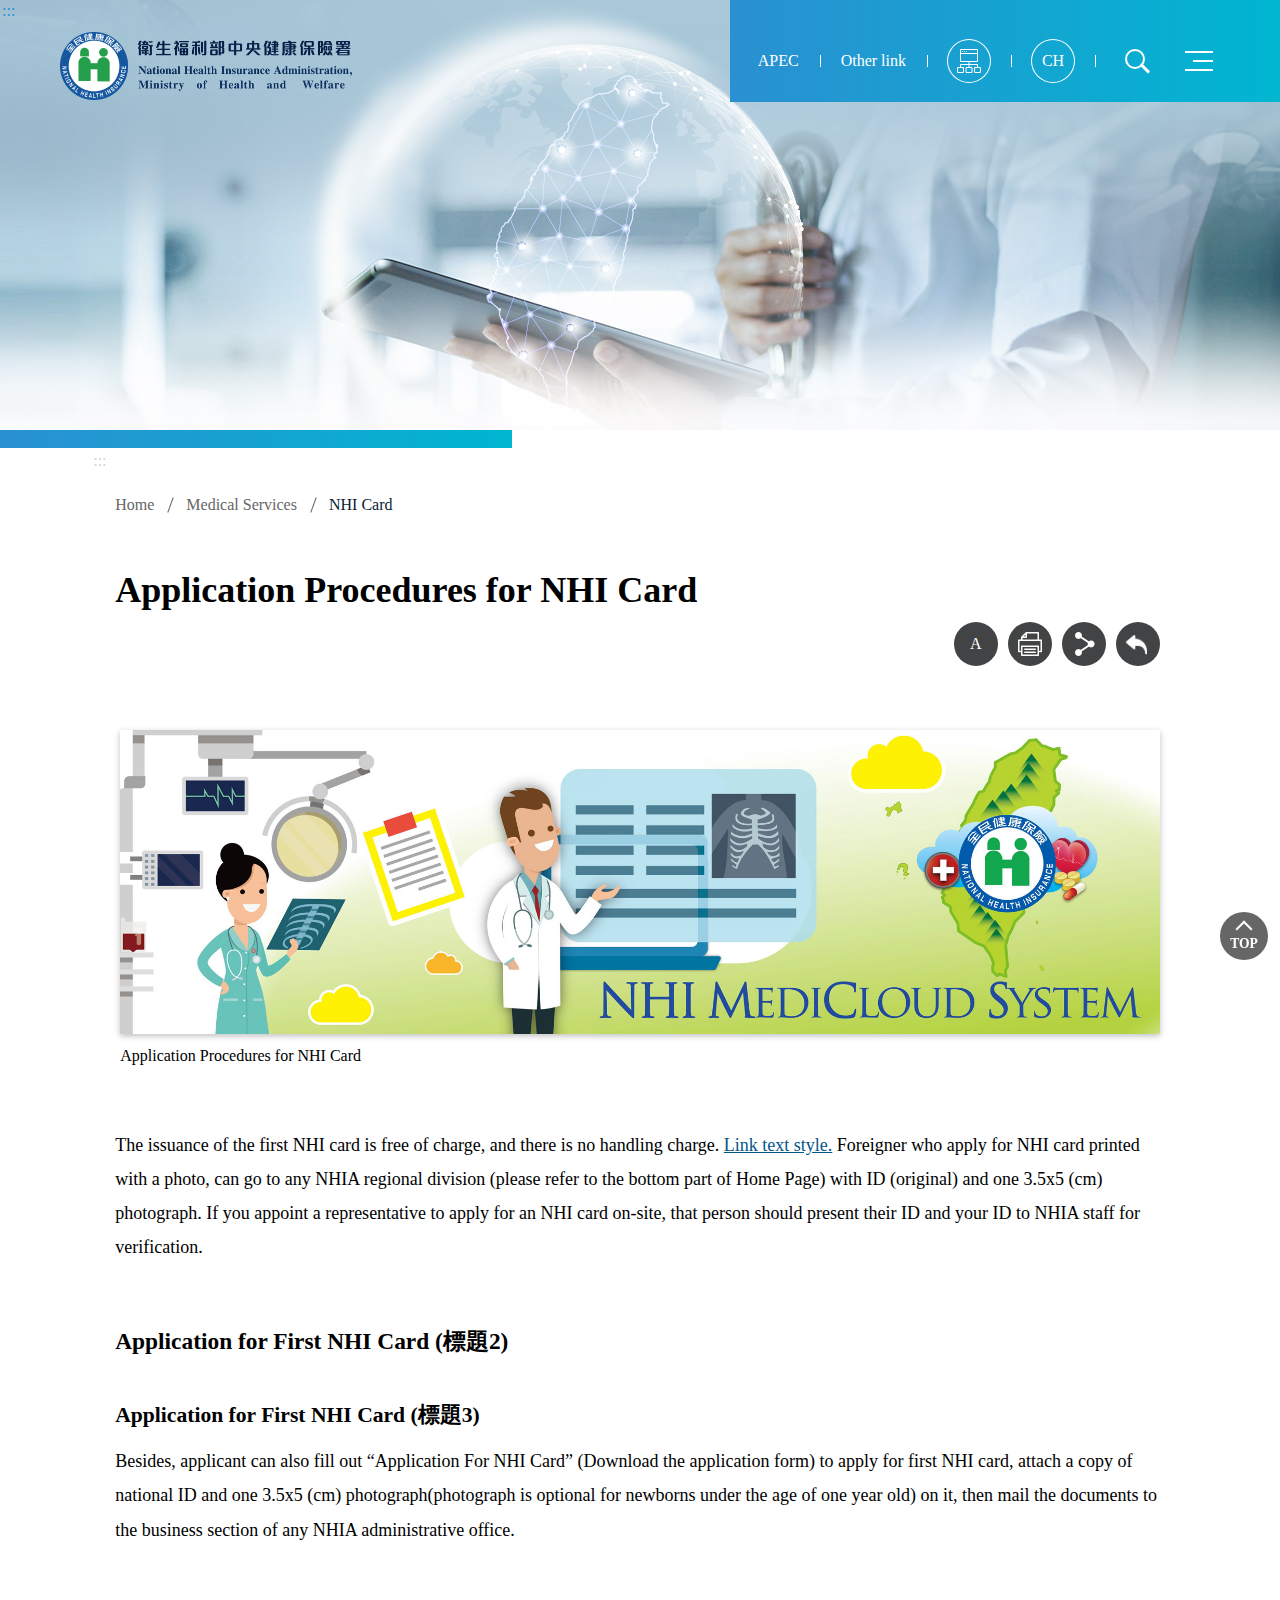
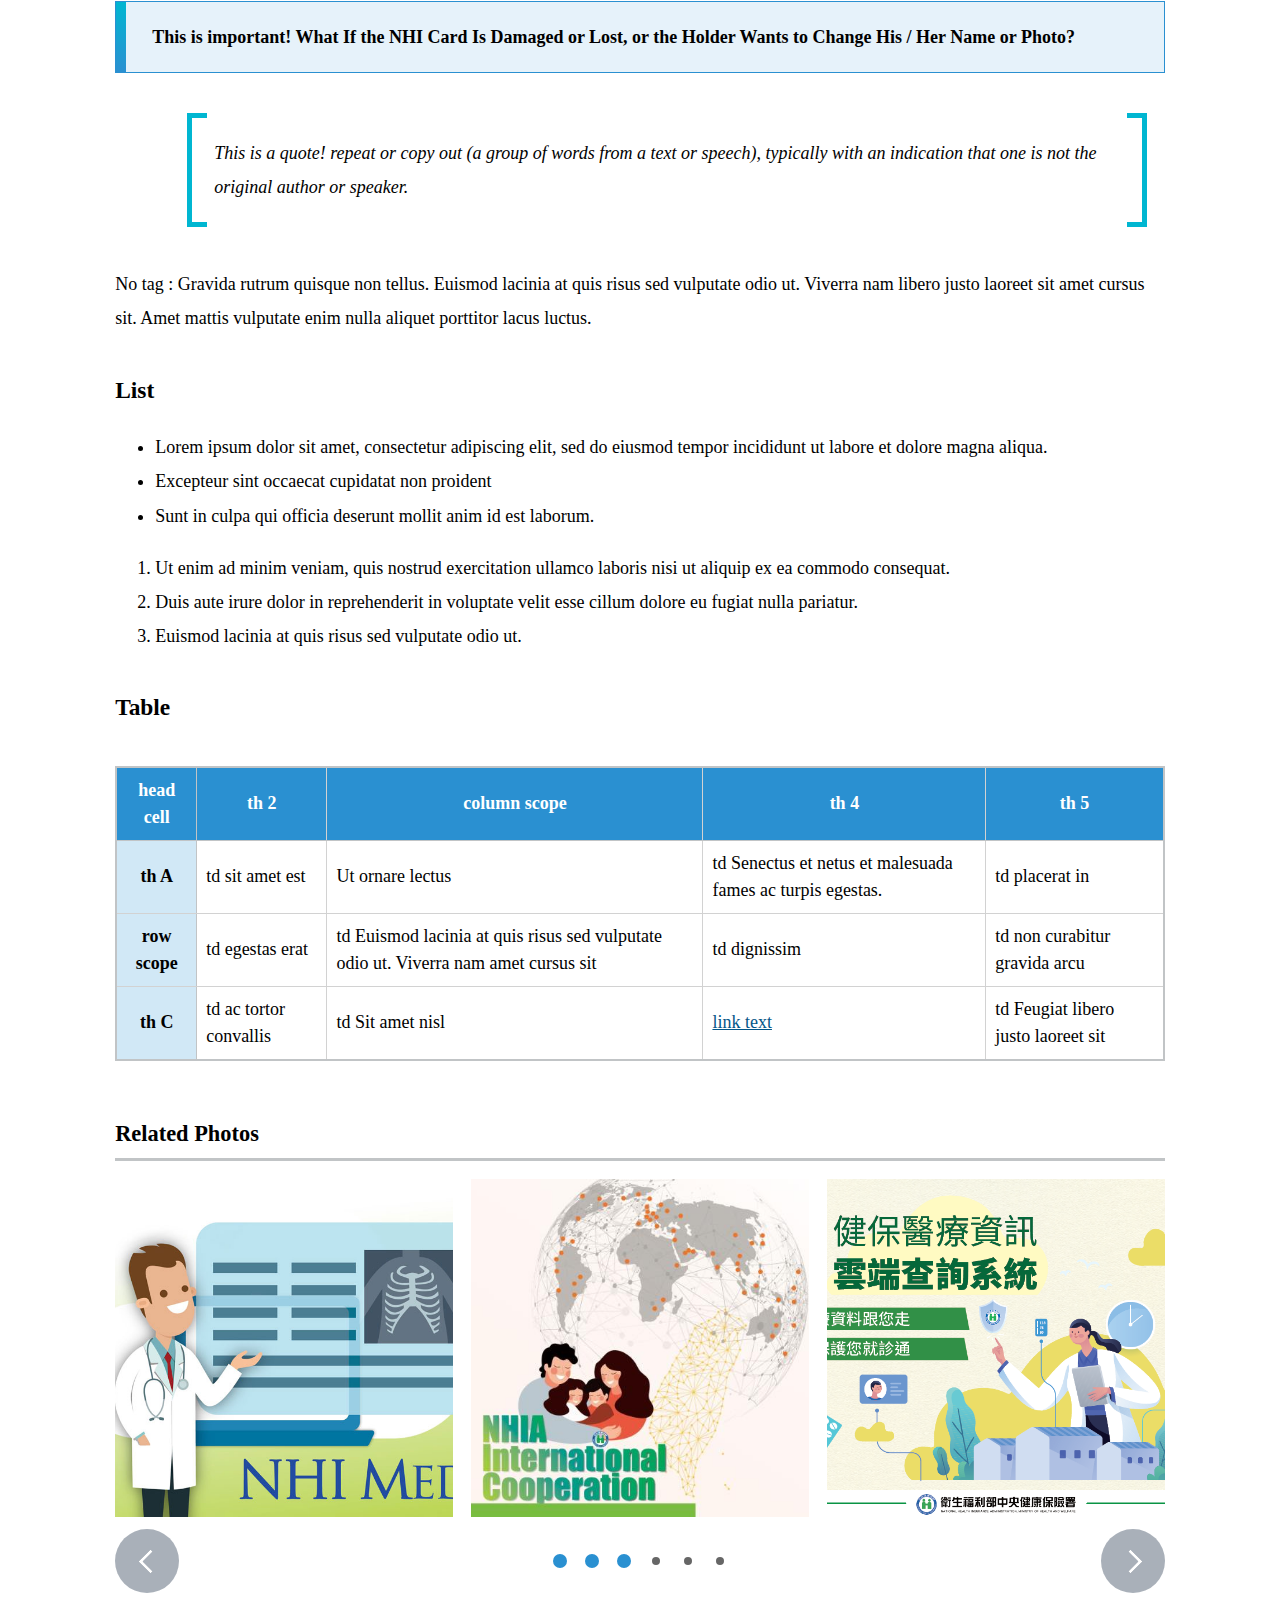
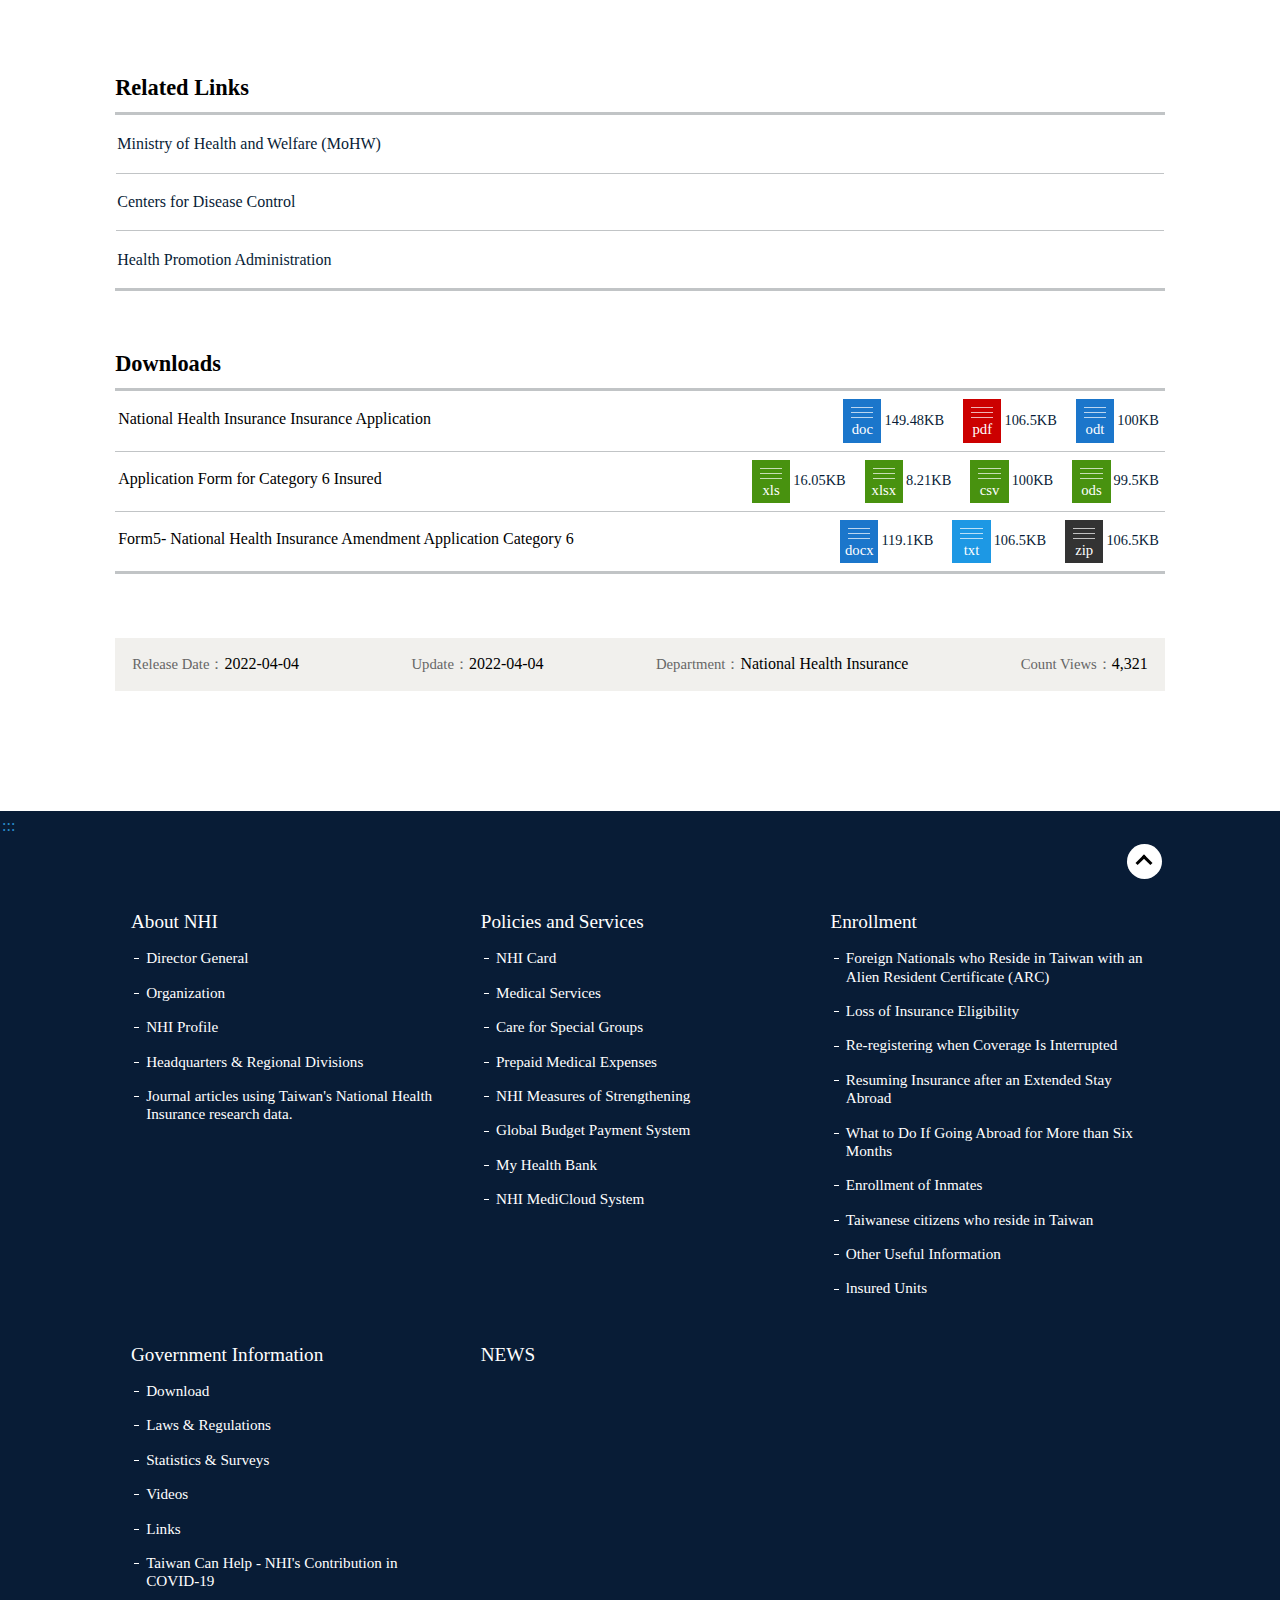
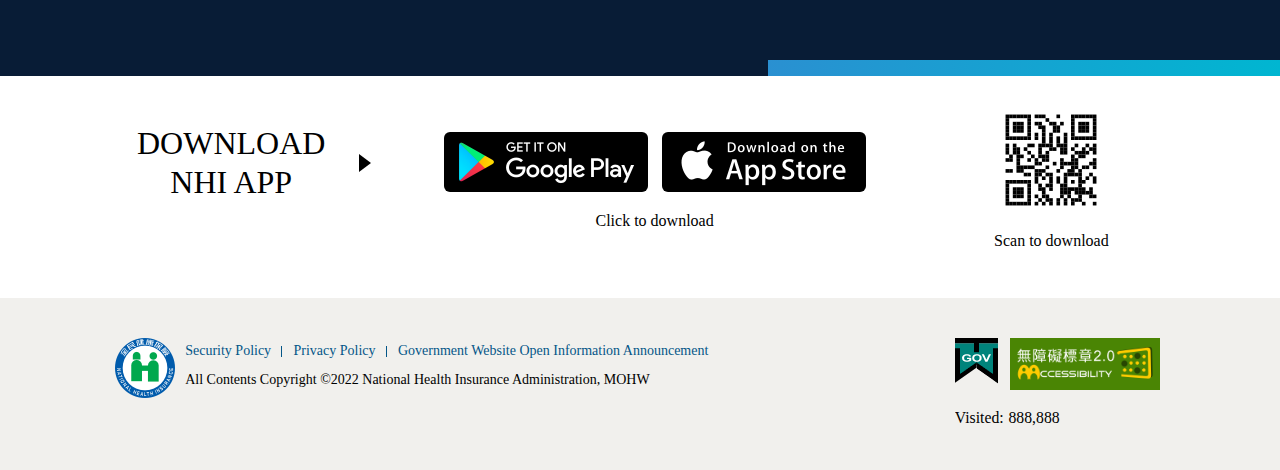
==== commit f153429c: "cp 頁 Related Photos 大圖燈箱完" ====
--- a/cp.html
+++ b/cp.html
@@ -228,27 +228,27 @@
       <h3>Related Photos</h3>
       <div class="flowBox">
         <ul class="flowList">
-          <li><a class="showLightbox" data-id="bigImg" href="javascript:;">
+          <li><a href="javascript:;">
             <img src="publicData/ph201.jpg" alt="image alternate text">
             <p>Figure1</p>
           </a></li>
-          <li><a class="showLightbox" data-id="bigImg" href="javascript:;">
+          <li><a href="javascript:;">
             <img src="publicData/ph202.jpg" alt="image alternate text">
             <p>Figure2</p>
           </a></li>
-          <li><a class="showLightbox" data-id="bigImg" href="javascript:;">
+          <li><a href="javascript:;">
             <img src="publicData/ph203.png" alt="image alternate text">
             <p>Figure3</p>
           </a></li>
-          <li><a class="showLightbox" data-id="bigImg" href="javascript:;">
+          <li><a href="javascript:;">
             <img src="publicData/ph204.png" alt="image alternate text">
             <p>Figure4</p>
           </a></li>
-          <li><a class="showLightbox" data-id="bigImg" href="javascript:;">
+          <li><a href="javascript:;">
             <img src="publicData/ph04.jpg" alt="image alternate text">
             <p>Figure5 Figure5 Figure5 Figure5 Figure5 Figure5 Figure5 Figure5</p>
           </a></li>
-          <li><a class="showLightbox" data-id="bigImg" href="javascript:;">
+          <li><a href="javascript:;">
             <img src="publicData/ph03.jpg" alt="image alternate text">
             <p>Figure6</p>
           </a></li>
@@ -258,13 +258,9 @@
       </div>
     </section>
 
-    <!-- 燈箱：顯示單張大圖 -->
-    <div class="lightbox" data-id="bigImg" role="dialog">
+    <!-- 燈箱：顯示photoflow的大圖 -->
+    <div class="lightbox bigPhotos" role="dialog">
       <button type="button" title="close" class="closeThis"></button>
-      <div class="bigImgShow">
-        <img src="publicData/ph201.jpg" alt="替代文字">
-        <p class="caption">圖說文字</p>
-      </div>
     </div>
 
     <section class="seeAlso">
--- a/css/style.css
+++ b/css/style.css
@@ -1,2 +1,2 @@
-.main.inner,.siteTree>ul,.appDownload{width:92vw;margin:0 auto}@media screen and (min-width: 1000px){.main.inner,.siteTree>ul,.appDownload{width:82vw}}@media screen and (min-width: 1280px){.main.inner,.siteTree>ul,.appDownload{width:1049.6px}}.webHeader::after,.siteTree::after,.dataflow .flowList .flowItem::after,.timeLine .container::before,.np>ul>li>a:hover,.np>ul>li>a:focus{background-image:-webkit-gradient(linear, left top, right top, from(#2a90d1), to(#00b6d1));background-image:linear-gradient(90deg, #2a90d1, #00b6d1)}.contactInfo .cardBox .base,.cpArticle .emphasis::before{background-image:-webkit-gradient(linear, left bottom, left top, from(#2a90d1), to(#00b6d1));background-image:linear-gradient(0deg, #2a90d1, #00b6d1)}body{margin:0;padding:0;font-size:1em;font-family:'Times New Roman', Times, serif}body.noScroll{overflow:hidden;overflow-y:hidden}body *{-webkit-box-sizing:border-box;box-sizing:border-box}.main{position:relative;margin:0 auto}.main.inner{padding:60px 0 120px}.main.inner.smallFont{font-size:.9375em}.main.inner.largeFont{font-size:1.25em}a:focus{outline:none}.accesskey{display:none}@media screen and (min-width: 1000px){a.accesskey{display:block;z-index:9;position:absolute;left:0;top:0;margin:2px;text-decoration:none}a.accesskey:focus,a.accesskey:hover{outline:2px solid #00b6d1}.webHeader .accesskey{color:#2a90d1}.webFooter .accesskey{top:4px;color:#2a90d1}.main .accesskey{top:20px;left:-1.5em;color:#d3d5d6}}@media screen and (min-width: 1280px){.webHeader .accesskey,.webFooter .accesskey{left:calc(50vw - 1280px*.5)}}.more{text-align:center;margin:2em 0 0}.more a{display:inline-block;height:3.2em;line-height:3.2;padding:0 1.5em;background:#fff;color:#081c36;text-decoration:none;-webkit-box-shadow:#fff 0 0 0 0,rgba(0,0,0,0.15) 0 0 16px;box-shadow:#fff 0 0 0 0,rgba(0,0,0,0.15) 0 0 16px;border-radius:2em;-webkit-transition:.2s;transition:.2s}.more a:hover{-webkit-box-shadow:#fff 0 0 0 2px,rgba(0,0,0,0.2) 0 0 20px 2px;box-shadow:#fff 0 0 0 2px,rgba(0,0,0,0.2) 0 0 20px 2px}.more a:focus{-webkit-box-shadow:#00b6d1 0 0 0 2px,rgba(0,0,0,0.2) 0 0 10px;box-shadow:#00b6d1 0 0 0 2px,rgba(0,0,0,0.2) 0 0 10px}.goCenter{display:none}@media screen and (min-width: 1000px){.goCenter{display:block;position:absolute;top:-2em;left:0;z-index:99;padding:0 1em;margin-left:2em;border-radius:0 0 4px 4px;overflow:hidden;font-size:.9rem;height:1.6em;line-height:1.6;background-color:#2a90d1;color:#fff;text-decoration:none;outline:none;cursor:pointer;-webkit-transition:top .3s;transition:top .3s}.goCenter:focus{top:0}.goCenter:hover,.goCenter:focus{opacity:1}}@media screen and (min-width: 1280px){.goCenter{left:calc(50vw  - 1280px*.5)}}.searchCtrl{position:relative;width:52px;height:52px;border-radius:0;background-color:transparent;border:none;text-indent:-20em;overflow:hidden}.searchCtrl::before,.searchCtrl::after{content:'';position:absolute}.searchCtrl::before{left:calc(50% - 12px);top:calc(50% - 12px);width:16px;height:16px;border:2px solid #000;border-radius:50%}.searchCtrl::after{width:12px;height:3px;background-color:#000;border-radius:0 2px 2px 0;left:calc(50% + 2px);top:calc(50% + 6px);-webkit-transform:rotate(45deg);transform:rotate(45deg)}.searchCtrl:hover,.searchCtrl:focus{background-color:#00b6d1;-webkit-box-shadow:none;box-shadow:none}.searchCtrl:hover::before,.searchCtrl:focus::before{border-color:#fff}.searchCtrl:hover::after,.searchCtrl:focus::after{background-color:#fff}.searchCtrl:focus{-webkit-box-shadow:#00b6d1 0 0 0 2px;box-shadow:#00b6d1 0 0 0 2px}@media screen and (min-width: 1000px){.searchCtrl{width:42px;height:42px}.searchCtrl::before{border-color:#fff}.searchCtrl::after{background:#fff}}.menuCtrl,.sidebarCtrl{position:relative;text-indent:-20em;overflow:hidden;width:42px;height:42px;border-radius:0;border:none;-webkit-box-shadow:none;box-shadow:none;background-color:transparent}.menuCtrl::before,.menuCtrl::after,.sidebarCtrl::before,.sidebarCtrl::after{content:'';position:absolute;right:7px;height:2px;background:#fff;-webkit-transition:.2s;transition:.2s}.menuCtrl::before,.sidebarCtrl::before{top:11px;width:28px;-webkit-box-shadow:#fff 0 18px 0;box-shadow:#fff 0 18px 0}.menuCtrl::after,.sidebarCtrl::after{top:20px;width:20px}.sidebarCtrl{width:52px;height:52px;left:4px;z-index:990;border-radius:0;background-color:transparent;border:none}.sidebarCtrl::before,.sidebarCtrl::after{background-color:#000;right:12px}.sidebarCtrl::before{-webkit-box-shadow:#000 0 18px 0;box-shadow:#000 0 18px 0;top:16px}.sidebarCtrl::after{top:25px}.sidebarCtrl:hover,.sidebarCtrl:focus{background-color:#00b6d1;-webkit-box-shadow:none;box-shadow:none}.sidebarCtrl:hover::before,.sidebarCtrl:hover::after,.sidebarCtrl:focus::before,.sidebarCtrl:focus::after{background-color:#fff}.sidebarCtrl:hover::before,.sidebarCtrl:focus::before{-webkit-box-shadow:#fff 0 18px 0;box-shadow:#fff 0 18px 0}.sidebarCtrl.closeIt{background-color:#00b6d1}.sidebarCtrl.closeIt::before,.sidebarCtrl.closeIt::after{width:28px;right:12px;background-color:#fff}.sidebarCtrl.closeIt::before{-webkit-box-shadow:none;box-shadow:none;top:26px;-webkit-transform:rotate(45deg);transform:rotate(45deg)}.sidebarCtrl.closeIt::after{top:26px;-webkit-transform:rotate(-45deg);transform:rotate(-45deg)}.sidebarMask{display:none;z-index:980;position:fixed;left:0;right:0;top:0;bottom:0;background-color:rgba(0,0,0,0.8)}button.closeThis{position:relative;height:44px;width:44px;padding:0;margin:0;text-indent:-20em;overflow:hidden;background-color:rgba(0,0,0,0.8);-webkit-box-shadow:none;box-shadow:none;border:none}button.closeThis::before,button.closeThis::after{content:'';position:absolute;left:11px;top:21px;width:24px;height:2px;background-color:#fff}button.closeThis::before{-webkit-transform:rotate(45deg);transform:rotate(45deg)}button.closeThis::after{-webkit-transform:rotate(-45deg);transform:rotate(-45deg)}button.closeThis:hover{background-color:#206d9e;-webkit-box-shadow:none;box-shadow:none}button.closeThis:focus{background-color:#2a90d1;-webkit-box-shadow:#2a90d1 0 0 0 2px;box-shadow:#2a90d1 0 0 0 2px}.slick-arrow{position:absolute;top:50%;-webkit-transform:translateY(-50%);transform:translateY(-50%);z-index:9;width:64px;height:64px;border-radius:50%;text-indent:-20em;overflow:hidden;margin:0;border:none;background-color:rgba(8,28,54,0.35);cursor:pointer}.slick-arrow::before{content:'';position:absolute;width:14px;height:14px;left:50%;top:50%;margin-top:-8px;border:3px solid #fff;border-top:none;border-right:none;border-radius:1px;-webkit-transform:rotate(45deg);transform:rotate(45deg)}.slick-arrow.slick-prev{left:0}.slick-arrow.slick-prev::before{margin-left:-5px}.slick-arrow.slick-next{right:0}.slick-arrow.slick-next::before{-webkit-transform:rotate(225deg);transform:rotate(225deg);margin-left:-11px}.slick-arrow:hover,.slick-arrow:focus{background-color:rgba(8,28,54,0.8);-webkit-box-shadow:none;box-shadow:none}.slick-dots{margin:20px auto 5px;z-index:9;display:-webkit-box;display:-ms-flexbox;display:flex;-webkit-box-pack:center;-ms-flex-pack:center;justify-content:center;list-style:none;margin:0 auto;padding:0}.slick-dots li{-webkit-box-flex:0;-ms-flex:0 0 auto;flex:0 0 auto;margin:0 4px;padding:0}.slick-dots li button{width:8px;height:8px;border-radius:50%;padding:0;font-size:0;border:none;-webkit-box-shadow:none;box-shadow:none;background:#9ea3a5}.slick-dots li.slick-active button{background-color:#424344;-webkit-box-shadow:#424344 0 0 0 2px;box-shadow:#424344 0 0 0 2px}.diskBtn{position:absolute;top:50%;-webkit-transform:translateY(-50%);transform:translateY(-50%);z-index:9;width:64px;height:64px;border-radius:50%;text-indent:-20em;overflow:hidden;margin:0;border:none;background-color:rgba(8,28,54,0.35);cursor:pointer}.diskBtn::before{content:'';position:absolute;width:14px;height:14px;left:50%;top:50%;margin-top:-8px;border:3px solid #fff;border-top:none;border-right:none;border-radius:1px;-webkit-transform:rotate(45deg);transform:rotate(45deg)}.diskBtn.prev{left:0}.diskBtn.prev::before{margin-left:-5px}.diskBtn.next{right:0}.diskBtn.next::before{-webkit-transform:rotate(225deg);transform:rotate(225deg);margin-left:-11px}.diskBtn:hover,.diskBtn:focus{background-color:rgba(8,28,54,0.8);-webkit-box-shadow:none;box-shadow:none}.playIcon{position:absolute;left:50%;top:50%;width:72px;height:72px;border-radius:50%;-webkit-transform:translate(-50%, -50%);transform:translate(-50%, -50%);background-color:rgba(0,0,0,0.5);-webkit-box-shadow:#fff 0 0 0 8px;box-shadow:#fff 0 0 0 8px}.playIcon::before{content:'';position:absolute;top:calc(50% - 20px);left:calc(50% - 9px);width:2px;height:2px;border-style:solid;border-color:transparent transparent transparent #fff;border-width:20px 0 20px 28px;-webkit-box-sizing:border-box;box-sizing:border-box;border-radius:3px}.playIcon:hover{background-color:rgba(200,0,0,0.9)}.videoThumb{position:relative}.videoThumb::before,.videoThumb::after{content:'';position:absolute;left:50%;top:50%;opacity:.7;-webkit-transition:.2s;transition:.2s}.videoThumb::before{width:44px;height:44px;border-radius:50%;margin:-22px 0 0 -22px;background-color:rgba(0,0,0,0.5);-webkit-box-shadow:#fff 0 0 0 4px;box-shadow:#fff 0 0 0 4px}.videoThumb::after{width:0;height:0;border-style:solid;border-width:10px 0 10px 15px;border-color:transparent transparent transparent #fff;margin:-10px 0 0 -4px}a:hover .videoThumb::before,a:hover .videoThumb::after{opacity:1}a:hover .videoThumb::before{background-color:rgba(204,0,0,0.8)}.goTop{position:fixed;bottom:-60px;right:12px;z-index:90;padding:15px 0 0;margin:0;width:48px;height:48px;line-height:1;font-size:.85rem;text-transform:uppercase;font-weight:bold;border:none;border-radius:50%;-webkit-box-shadow:rgba(255,255,255,0.4) 0 0 0 3px;box-shadow:rgba(255,255,255,0.4) 0 0 0 3px;background:rgba(0,0,0,0.6);color:#fff;-webkit-transition:background .2s, bottom 1.2s, -webkit-box-shadow .2s;transition:background .2s, bottom 1.2s, -webkit-box-shadow .2s;transition:background .2s, box-shadow .2s, bottom 1.2s;transition:background .2s, box-shadow .2s, bottom 1.2s, -webkit-box-shadow .2s}.goTop:hover,.goTop:focus{background:#000;-webkit-box-shadow:rgba(255,255,255,0.7) 0 0 0 3px;box-shadow:rgba(255,255,255,0.7) 0 0 0 3px}.goTop:focus{-webkit-box-shadow:#000 0 0 0 3px;box-shadow:#000 0 0 0 3px}.goTop::before{content:'';position:absolute;width:10px;height:10px;left:18px;top:11px;border:2px solid #fff;border-bottom:none;border-right:none;-webkit-transform:rotate(45deg);transform:rotate(45deg)}.goTop.show{bottom:30px;-webkit-transition:bottom .8s;transition:bottom .8s}@media screen and (min-width: 1426px){.goTop{right:calc(50% - 1280px/2 - 60px)}}kbd{display:inline-block;vertical-align:middle;margin:0 .1em;padding:0 .4em;height:1.7em;line-height:1.6;font-size:.938em;font-family:sans-serif;font-weight:bold;border:1px solid #c1c4c6;border-radius:0.2em;color:#081c36;background:#fff}.topLinks a{color:#fff;text-decoration:none;display:block}.topLinks ul{list-style:none;margin:0;padding:0}.topLinks>ul>li>a{height:42px;line-height:42px;text-align:center}.topLinks .langCh>a,.topLinks .sitemapIcon>a{width:42px;border-radius:50%;margin:0 auto;overflow:hidden;-webkit-box-shadow:#fff 0 0 0 1px;box-shadow:#fff 0 0 0 1px;-webkit-transition:.15s;transition:.15s}.topLinks .langCh>a:hover,.topLinks .langCh>a:focus,.topLinks .sitemapIcon>a:hover,.topLinks .sitemapIcon>a:focus{-webkit-box-shadow:#fff 0 0 0 2px;box-shadow:#fff 0 0 0 2px}.topLinks.langCh{font-size:1.2em}.topLinks .sitemapIcon>a{background:url(../images/icon_sitemap.png) no-repeat center center;background-size:24px;text-indent:-20em}@media screen and (min-width: 1000px){.topLinks{position:absolute;right:0;top:0;z-index:9;padding:40px 60px 20px 8px;background-image:-webkit-gradient(linear, left top, right top, from(#2a90d1), to(#00b6d1));background-image:linear-gradient(90deg, #2a90d1, #00b6d1)}.topLinks .menuCtrl,.topLinks .searchCtrl{position:relative;float:left;margin:0 0 0 20px}.topLinks>ul{display:block;float:left}.topLinks>ul>li{float:left;position:relative;margin:0 0 0 20px;padding:0 22px 0 0}.topLinks>ul>li::after{content:'';position:absolute;right:0;top:50%;width:1px;height:12px;margin-top:-6px;background-color:#fff}.topLinks>ul>li>a{display:block;overflow:hidden;position:relative;height:42px;line-height:42px}.topLinks>ul>li:not([class])>a::after{content:'';position:absolute;left:50%;bottom:11px;height:2px;width:0;background:#fff;-webkit-transition:.2s;transition:.2s}.topLinks>ul>li:not([class])>a:hover::after,.topLinks>ul>li:not([class])>a:focus::after{left:0;width:100%}.topLinks>ul::after{content:'';display:block;clear:both}}@media screen and (min-width: 1280px){.topLinks{right:calc(50vw - 1280px/2)}}.webHeader .topLinks ul{display:none}@media screen and (min-width: 1000px){.webHeader .topLinks ul{display:block}}.sidebar .topLinks .searchCtrl,.sidebar .topLinks .menuCtrl{display:none}.sidebar .topLinks>ul{position:relative;display:-webkit-box;display:-ms-flexbox;display:flex;-webkit-box-orient:horizontal;-webkit-box-direction:normal;-ms-flex-flow:row wrap;flex-flow:row wrap;-webkit-box-pack:center;-ms-flex-pack:center;justify-content:center;margin:20px auto 0;padding-bottom:60px;width:94%}.sidebar .topLinks>ul>li{-webkit-box-flex:1;-ms-flex:1 1 45%;flex:1 1 45%;margin:5px}.sidebar .topLinks>ul>li a{-webkit-box-shadow:rgba(255,255,255,0.5) 0 0 0 1px;box-shadow:rgba(255,255,255,0.5) 0 0 0 1px;-webkit-transition:.2s;transition:.2s}.sidebar .topLinks>ul>li a:hover,.sidebar .topLinks>ul>li a:focus{-webkit-box-shadow:#fff 0 0 0 1px;box-shadow:#fff 0 0 0 1px}.sidebar .topLinks>ul>li[class]{position:absolute;bottom:0}.sidebar .topLinks>ul>li[class].sitemapIcon{left:44px}.sidebar .topLinks>ul>li[class].langCh{right:44px}.webHeader{position:relative;padding:0;width:100vw;background-color:#bed7ea}.webHeader::after{content:'';position:absolute;left:0;bottom:-8px;height:8px;width:72vw}.webHeader h1{position:absolute;z-index:19;width:calc(100% - 100px);margin:0 50px;padding:8px 0;font-size:1rem}.webHeader h1 a{display:block}.webHeader h1 a:focus img{-webkit-box-shadow:#00b6d1 0 0 0 2px inset;box-shadow:#00b6d1 0 0 0 2px inset}.webHeader h1 img{display:block;height:51px;margin:0 auto;-o-object-fit:contain;object-fit:contain;-o-object-position:left;object-position:left}.webHeader .searchCtrl,.webHeader .sidebarCtrl{position:absolute;top:4px}.webHeader .sidebarCtrl{left:4px}.webHeader .searchCtrl{right:4px;z-index:9}.webHeader .menuCtrl{display:none}.webHeader .headerImg{display:block;height:67px}.webHeader .headerImg img{display:none}@media screen and (min-width: 1000px){.webHeader::after{bottom:-18px;height:18px;width:40vw}.webHeader h1{position:absolute;z-index:9;width:auto;left:60px;margin:0;padding-top:32px}.webHeader h1 img{height:68px;margin:0}.webHeader .sidebarCtrl{display:none}.webHeader .menuCtrl{display:block}.webHeader .searchCtrl{position:relative;right:auto;top:0}.webHeader .menuCtrl:hover,.webHeader .searchCtrl:hover{background-color:transparent;-webkit-box-shadow:rgba(255,255,255,0.5) 0 0 0 1px;box-shadow:rgba(255,255,255,0.5) 0 0 0 1px}.webHeader .menuCtrl:focus,.webHeader .searchCtrl:focus{background-color:transparent;-webkit-box-shadow:#fff 0 0 0 1px;box-shadow:#fff 0 0 0 1px}.webHeader .headerImg{width:100%;height:430px}.webHeader .headerImg img{display:block;margin:0 auto;width:100%;height:100%;-o-object-fit:cover;object-fit:cover}}@media screen and (min-width: 1280px){.webHeader h1{left:calc( 50vw - 1280px/2 + 60px)}}.search{display:none;position:absolute;top:67px;left:auto;right:0;z-index:8;width:100vw;max-width:500px;padding:24px 5vw 10px;-webkit-transform:translateX(100%);transform:translateX(100%);background:#424344;color:#ccc;-webkit-transition:-webkit-transform .5s;transition:-webkit-transform .5s;transition:transform .5s;transition:transform .5s, -webkit-transform .5s}.search.reveal{-webkit-transform:translateX(0);transform:translateX(0)}.search a{color:#fff}.search input[type="text"],.search input[type="button"],.search input[type="submit"]{float:left;padding:0 .5em;margin:0;font-size:inherit;height:2.6em;line-height:2.6;border:none;border-radius:0;-webkit-box-shadow:#00b6d1 0 0 0 2px;box-shadow:#00b6d1 0 0 0 2px}.search input[type="text"]{width:calc(100% - 5em - 2px);max-width:24em;margin-right:2px;background-color:#fff}.search input[type="text"]:focus{-webkit-box-shadow:#00b6d1 0 0 0 2px,#000 0 0 0 1px inset;box-shadow:#00b6d1 0 0 0 2px,#000 0 0 0 1px inset}.search input[type="button"],.search input[type="submit"]{width:5em;background-color:#00b6d1}.search input[type="button"]:hover,.search input[type="submit"]:hover{background-color:#2a90d1;-webkit-box-shadow:#00b6d1 0 0 0 2px;box-shadow:#00b6d1 0 0 0 2px}.search input[type="button"]:focus,.search input[type="submit"]:focus{background-color:#2a90d1;-webkit-box-shadow:#00b6d1 0 0 0 2px,rgba(255,255,255,0.8) 0 0 0 1px inset;box-shadow:#00b6d1 0 0 0 2px,rgba(255,255,255,0.8) 0 0 0 1px inset}.search .hotKeywords{clear:both;padding-top:14px}.search .hotKeywords .label{display:inline-block;margin-right:.4em;line-height:1.1;vertical-align:top}.search .hotKeywords ul{list-style:none;margin:0;padding:0;display:inline-block;line-height:1.1}.search .hotKeywords li{margin:0 1em .4em 0;float:left}.search .hotKeywords li a{display:block;text-decoration:none;cursor:pointer}.search .hotKeywords li a:hover,.search .hotKeywords li a:focus{text-decoration:underline}.search .skip{position:absolute;right:0;width:1px;height:1px;padding:0;opacity:0}@media screen and (min-width: 1000px){.search{top:100px;right:0;left:auto;width:420px;padding:30px 30px 12px;background:rgba(66,67,68,0.85);-webkit-transform:translateX(0) translateY(-100%);transform:translateX(0) translateY(-100%);-webkit-transition:-webkit-transform .5s;transition:-webkit-transform .5s;transition:transform .5s;transition:transform .5s, -webkit-transform .5s}.search.reveal{-webkit-transform:translateY(0);transform:translateY(0)}}@media screen and (min-width: 1280px){.search{right:calc( 50vw - 1280px/2)}}.webFooter{position:relative;padding:0;margin:0 auto}.webFooter a{text-decoration:none}.webFooter .base{position:relative;padding:40px 4vw;font-size:.875em;line-height:1.5;background:#f1f0ed}.webFooter .base p{margin:0}.webFooter .copyright{margin:0 0 2em;padding:5px 0 0 70px;min-height:60px;background:url(../images/nhiLogo.png) no-repeat 0 0;background-size:60px}.webFooter .copyright ul{list-style:none;margin:0 0 .3em;padding:0;line-height:1.1;overflow:hidden}.webFooter .copyright li{float:left;position:relative;padding:0 .8em 0 0;margin:0 .8em .4em 0}.webFooter .copyright li a{display:block;color:#045688;border-bottom:1px solid transparent}.webFooter .copyright li a:hover,.webFooter .copyright li a:focus{border-color:#045688}.webFooter .copyright li::after{content:'';position:absolute;right:0;top:.2em;height:.8em;width:1px;background-color:#045688;vertical-align:middle}.webFooter .copyright li:last-child::after{display:none}.webFooter .others{list-style:none;margin:0;padding:0;overflow:hidden}.webFooter .others li a,.webFooter .others li img{display:block}.webFooter .others .egov{float:left;margin-right:12px}.webFooter .others .egov img{width:43px}.webFooter .others .badgeA{float:left}.webFooter .others .badgeA img{width:150px}.webFooter .others .visited{clear:both;padding:1em 0 0;white-space:nowrap;font-size:1.125em}.webFooter .others .visited::before{content:attr(title) ":";display:inline-block;margin-right:.3em}@media screen and (min-width: 700px){.webFooter .others .badgeA{margin-right:12px}.webFooter .others .visited{clear:none}}@media screen and (min-width: 1000px){.webFooter .base{padding-left:9vw;padding-right:9vw;display:-webkit-box;display:-ms-flexbox;display:flex;-webkit-box-orient:horizontal;-webkit-box-direction:normal;-ms-flex-flow:row nowrap;flex-flow:row nowrap;-webkit-box-pack:justify;-ms-flex-pack:justify;justify-content:space-between}.webFooter .base .copyright{-webkit-box-flex:0;-ms-flex:0 1 calc(100% - 230px);flex:0 1 calc(100% - 230px)}.webFooter .base .copyright p{margin-top:0}.webFooter .base .others{-webkit-box-flex:0;-ms-flex:0 0 210px;flex:0 0 210px}.webFooter .base .others .badgeA{margin-right:0}.webFooter .base .others .visited{clear:both;width:100%}}@media screen and (min-width: 1280px){.webFooter .base{padding-left:calc(50vw - 1280px*.41);padding-right:calc(50vw - 1280px*.41)}}.fatFootCtrl{position:absolute;right:4vw;top:30px;z-index:9;width:35px;height:35px;padding:0;border-radius:50%;background:#fff;text-indent:-10em;overflow:hidden;border:none;-webkit-transition:background .2s;transition:background .2s}.fatFootCtrl:hover,.fatFootCtrl:focus{-webkit-box-shadow:#00b6d1 0 0 0 2px;box-shadow:#00b6d1 0 0 0 2px;outline:none;background-color:#00b6d1}.fatFootCtrl:hover::before,.fatFootCtrl:focus::before{border-color:#fff}.fatFootCtrl::before{content:'';position:absolute;left:50%;top:50%;width:9px;height:9px;margin:-4px auto auto -6px;border:3px solid #000;border-right:none;border-bottom:none;-webkit-transform:rotate(45deg);transform:rotate(45deg);-webkit-transition:-webkit-transform .4s;transition:-webkit-transform .4s;transition:transform .4s;transition:transform .4s, -webkit-transform .4s}.fatFootCtrl.closed::before{-webkit-transform:rotate(225deg);transform:rotate(225deg);margin-top:-8px}@media screen and (min-width: 1000px){.fatFootCtrl{right:9vw}}@media screen and (min-width: 1280px){.fatFootCtrl{right:calc(50vw - 1280px*.41)}}.siteTree{position:relative;z-index:2;margin:0 auto;padding:80px 0 60px;font-size:1.2rem;background:#081c36;color:#fff}.siteTree ul{list-style:none;margin:0 auto;padding:0;line-height:1.2}.siteTree>ul>li{padding:0;margin:0 auto 2em}.siteTree>ul>li a{display:block;position:relative;border-bottom:1px solid transparent;-webkit-transition:.2s;transition:.2s;color:#fff}.siteTree>ul>li a:hover,.siteTree>ul>li a:focus{border-bottom-color:#fff}.siteTree>ul>li>ul{font-size:.95rem}.siteTree>ul>li>ul>li{margin:1em 0}.siteTree>ul>li>ul>li>a{padding-left:1em;position:relative}.siteTree>ul>li>ul>li>a::before{content:'';width:5px;height:1px;background:#fff;position:absolute;left:.2em;top:.6em}.siteTree>ul>li>ul ul{display:none}.siteTree::after{content:'';position:absolute;right:0;bottom:0;width:60%;height:16px;background-color:#2a90d1}@media screen and (min-width: 700px){.siteTree>ul{display:-webkit-box;display:-ms-flexbox;display:flex;-webkit-box-orient:horizontal;-webkit-box-direction:normal;-ms-flex-flow:row wrap;flex-flow:row wrap}.siteTree>ul>li{-webkit-box-flex:0;-ms-flex:0 0 44%;flex:0 0 44%;margin:1em 3% .5em}}@media screen and (min-width: 1000px){.siteTree>ul>li{-ms-flex-preferred-size:30.33%;flex-basis:30.33%;margin-left:1.5%;margin-right:1.5%}.siteTree::after{width:40%}}.appDownload{padding:3em 0;background-color:#fff}.appDownload h2{font-size:2rem;line-height:1.2;text-align:center;font-weight:normal;margin:0 0 20px}.appDownload .appLink{list-style:none;margin:0 0 15px;padding:0;text-align:center}.appDownload .appLink li{margin:8px auto}.appDownload .appLink li img{height:60px;width:100%;-o-object-fit:contain;object-fit:contain}.appDownload .appLink::after{content:attr(title);display:block;margin:1em auto 0}.appDownload .qrCode img{display:block;width:240px;max-width:100%;margin:0 auto}.appDownload .qrCode::after{content:attr(title);display:block;text-align:center;margin:12px 0 0}@media screen and (min-width: 700px){.appDownload{display:-webkit-box;display:-ms-flexbox;display:flex;-webkit-box-orient:horizontal;-webkit-box-direction:normal;-ms-flex-flow:row wrap;flex-flow:row wrap;-webkit-box-pack:center;-ms-flex-pack:center;justify-content:center;-webkit-box-align:center;-ms-flex-align:center;align-items:center;padding:1.5em 0;margin:0 auto}.appDownload h2{-webkit-box-flex:0;-ms-flex:0 0 100%;flex:0 0 100%}.appDownload .appLink,.appDownload .qrCode{-webkit-box-flex:1;-ms-flex:1 1 50%;flex:1 1 50%}}@media screen and (min-width: 1000px){.appDownload{-ms-flex-wrap:nowrap;flex-wrap:nowrap;-webkit-box-align:start;-ms-flex-align:start;align-items:flex-start;padding:3em 0}.appDownload h2{-webkit-box-flex:0;-ms-flex:0 1 8em;flex:0 1 8em;position:relative;margin:0;padding:0 24px 0 0}.appDownload h2::after{content:'';position:absolute;right:0;top:50%;margin-top:-9px;width:0;height:0;border-style:solid;border-width:9px 0 9px 12px;border-color:transparent transparent transparent #000}.appDownload .appLink{-webkit-box-flex:1;-ms-flex:1 0 460px;flex:1 0 460px;white-space:nowrap;padding-top:8px}.appDownload .appLink li{display:inline-block;margin:0 5px}.appDownload .appLink li a{display:block;border-radius:6px;overflow:hidden}.appDownload .appLink li img{display:block;height:60px}.appDownload .qrCode{-webkit-box-flex:1;-ms-flex:1 1 auto;flex:1 1 auto;margin-top:-1.5em}.appDownload .qrCode img{width:120px;height:120px;-o-object-fit:contain;object-fit:contain}}.menu ul{list-style:none;margin:0;padding:0;line-height:1.4}.menu ul li{margin:0;padding:0}.menu ul a{display:block;position:relative;text-decoration:none}.sidebar{position:fixed;z-index:990;width:280px;margin-left:-280px;top:67px;bottom:0;overflow:auto;background:#424344;color:#fff;-webkit-transition:.5s;transition:.5s}.sidebar.reveal{margin-left:0}.sidebar .menu>ul{border-bottom:3px solid #00b6d1;font-size:1.2rem}.sidebar .menu>ul li a{position:relative;color:#fff;text-decoration:none}.sidebar .menu>ul li a:hover{background-color:rgba(0,0,0,0.6)}.sidebar .menu>ul li.hasChild>a{padding-right:36px}.sidebar .menu>ul li.hasChild>a::after{content:'';position:absolute;right:15px;top:1.2em;width:8px;height:8px;border:2px solid #00b6d1;-webkit-transform:rotate(45deg);transform:rotate(45deg);border-left:none;border-top:none;-webkit-transition:.2s;transition:.2s}.sidebar .menu>ul li.hasChild.closeIt>a::after{-webkit-transform:rotate(225deg);transform:rotate(225deg);top:1.5em}.sidebar .menu>ul li ul{display:none;font-size:1rem;border-top:1px solid rgba(255,255,255,0.2)}.sidebar .menu>ul li ul li a{padding:.9em .8em .8em 36px}.sidebar .menu>ul li ul li a::before{content:'';position:absolute;left:1.2rem;top:1.5em;width:8px;height:2px;background-color:#fff}.sidebar .menu>ul li ul ul{margin-left:32px;border-top:none}.sidebar .menu>ul li ul ul a{padding-left:22px}.sidebar .menu>ul li ul ul a::before{left:7px;height:1px}.sidebar .menu>ul>li{border-bottom:1px solid rgba(255,255,255,0.4)}.sidebar .menu>ul>li:last-child{border-bottom:none}.sidebar .menu>ul>li>a{position:relative;padding:.9em .8em .8em;-webkit-transition:.2s;transition:.2s}.sidebar .menu .closeThis,.sidebar .menu .skip{display:none}@media screen and (min-width: 1000px){.sidebar{display:none}}.webHeader .menu{display:none;position:fixed;left:0;right:0;top:0;bottom:0;z-index:990;padding:60px 5vw;overflow-y:auto;background-color:rgba(0,0,0,0.85);color:#fff}.webHeader .menu a{color:#fff}.webHeader .menu>ul{display:-webkit-box;display:-ms-flexbox;display:flex;-webkit-box-orient:horizontal;-webkit-box-direction:normal;-ms-flex-flow:row wrap;flex-flow:row wrap;margin:0 auto}.webHeader .menu>ul>li{-webkit-box-flex:0;-ms-flex:0 0 28%;flex:0 0 28%;margin:0 2.5% 2em;font-size:1.5rem}.webHeader .menu>ul>li>a{border-bottom:1px solid #00b6d1}.webHeader .menu>ul>li>a::after{content:'';position:absolute;left:0;right:0;bottom:0;height:0;background-color:#00b6d1;-webkit-transition:height .15s;transition:height .15s}.webHeader .menu>ul>li>a:hover::after,.webHeader .menu>ul>li>a:focus::after{height:2px}.webHeader .menu>ul>li>ul{margin:1em 0 0}.webHeader .menu>ul>li>ul>li>a{padding:.5em 0 .1em 22px;border-bottom:1px solid transparent}.webHeader .menu>ul>li>ul>li>a::before{content:'';position:absolute;left:3px;top:1.2em;width:8px;height:2px;background:#fff;-webkit-transition:.15s;transition:.15s}.webHeader .menu>ul>li>ul>li>a:hover,.webHeader .menu>ul>li>ul>li>a:focus{border-color:rgba(255,255,255,0.6)}.webHeader .menu>ul>li>ul>li>a:hover::before,.webHeader .menu>ul>li>ul>li>a:focus::before{height:8px;-webkit-transform:translateY(-4px);transform:translateY(-4px)}.webHeader .menu>ul>li>ul>li+li{margin-top:4px}.webHeader .menu>ul ul{font-size:1.1rem}.webHeader .menu>ul ul ul{display:none}.webHeader .menu .closeThis{display:block;position:absolute;right:5px;top:5px;border-radius:0;background-color:transparent;border:none;-webkit-box-shadow:none;box-shadow:none}.webHeader .menu .closeThis:hover{background-color:#2a90d1}.webHeader .menu .closeThis:focus{background-color:#00b6d1;-webkit-box-shadow:#00b6d1 0 0 0 2px;box-shadow:#00b6d1 0 0 0 2px}.webHeader .menu .skip{display:block;position:absolute;right:0;width:1px;height:1px;padding:0;opacity:0}@media screen and (min-width: 1280px){.webHeader .menu>ul{width:1152px}}form{margin:0;padding:0}label{display:inline-block;font-weight:normal;cursor:pointer}input,textarea,select,button{font-size:inherit;font-family:inherit;-webkit-box-sizing:border-box;box-sizing:border-box;outline:none}input:focus,textarea:focus,select:focus,button:focus{outline:none}input[type="text"],input[type="date"],input[type="datetime-local"],input[type="email"],input[type="file"],input[type="month"],input[type="number"],input[type="password"],input[type="search"],input[type="tel"],input[type="time"],input[type="url"],input[type="week"],textarea{appearance:none;-webkit-appearance:none;-moz-appearance:none;height:2.8em;line-height:2.8;padding:0 .8em;margin:3px;vertical-align:middle;border:1px solid #d2d2d2;background-color:#fff;border-radius:0}input:hover[type="text"],input:hover[type="date"],input:hover[type="datetime-local"],input:hover[type="email"],input:hover[type="file"],input:hover[type="month"],input:hover[type="number"],input:hover[type="password"],input:hover[type="search"],input:hover[type="tel"],input:hover[type="time"],input:hover[type="url"],input:hover[type="week"],textarea:hover{border-color:#00b6d1}input:focus[type="text"],input:focus[type="date"],input:focus[type="datetime-local"],input:focus[type="email"],input:focus[type="file"],input:focus[type="month"],input:focus[type="number"],input:focus[type="password"],input:focus[type="search"],input:focus[type="tel"],input:focus[type="time"],input:focus[type="url"],input:focus[type="week"],textarea:focus{border-color:#00b6d1;-webkit-box-shadow:#00b6d1 0 0 0 1px;box-shadow:#00b6d1 0 0 0 1px}select{appearance:none;-webkit-appearance:none;-moz-appearance:none;height:2.8em;line-height:2.8;padding:0 32px 0 .8em;margin:3px;vertical-align:middle;border:1px solid #d2d2d2;background:#fff url(../images/selectArrow.svg) no-repeat right 6px top 0.7em;background-size:24px auto;border-radius:0;cursor:pointer}select:hover{border-color:#c1c4c6}select:focus{border-color:#00b6d1;-webkit-box-shadow:#00b6d1 0 0 0 1px;box-shadow:#00b6d1 0 0 0 1px}input[type="text"].fullWidth,input[type="date"].fullWidth,input[type="datetime-local"].fullWidth,input[type="email"].fullWidth,input[type="file"].fullWidth,input[type="month"].fullWidth,input[type="number"].fullWidth,input[type="password"].fullWidth,input[type="search"].fullWidth,input[type="tel"].fullWidth,input[type="time"].fullWidth,input[type="url"].fullWidth,input[type="week"].fullWidth{width:calc(100% - 6px)}select.fullWidth{width:calc(100% - 6px)}.button>a,button,input[type="submit"],input[type="reset"],input[type="button"]{appearance:none;-webkit-appearance:none;-moz-appearance:none;height:3.2em;line-height:3.1em;padding:0 1em;margin:3px;vertical-align:middle;border:1px solid #2a90d1;background-color:#2a90d1;color:#fff;border-radius:3px;cursor:pointer;-webkit-transition:.2s;transition:.2s}.button>a:hover,.button>a:focus,button:hover,button:focus,input[type="submit"]:hover,input[type="submit"]:focus,input[type="reset"]:hover,input[type="reset"]:focus,input[type="button"]:hover,input[type="button"]:focus{background-color:#206d9e;border-color:transparent;-webkit-box-shadow:#206d9e 0 0 0 2px;box-shadow:#206d9e 0 0 0 2px}input[type="reset"]{background-color:#fff;color:#081c36;border-color:#c1c4c6}input[type="reset"]:hover,input[type="reset"]:focus{background-color:#fff}.button{display:inline-block;vertical-align:middle}.button>a{display:block;text-decoration:none;text-align:center;white-space:nowrap}textarea{resize:vertical;line-height:1.6;height:8em;width:calc(100% - 6px)}input[type="radio"],input[type="checkbox"]{-webkit-appearance:none;-moz-appearance:none;appearance:none;margin:1px 10px 0 4px;width:1em;height:1em;line-height:1;border:1px solid #434242;vertical-align:middle;-webkit-transition:.1s;transition:.1s}input[type="radio"]{border-radius:50%}input[type="radio"]:focus,input[type="radio"]:checked{border-width:2px;border-color:#fff;-webkit-box-shadow:#206d9e 0 0 0 3px;box-shadow:#206d9e 0 0 0 3px;background-color:#206d9e}input[type="radio"]:checked:focus{-webkit-box-shadow:#fff 0 0 0 1px,#206d9e 0 0 0 4px;box-shadow:#fff 0 0 0 1px,#206d9e 0 0 0 4px}input[type="checkbox"]{border-radius:3px}input[type="checkbox"]:focus{-webkit-box-shadow:#206d9e 0 0 0 2px;box-shadow:#206d9e 0 0 0 2px;border-color:#fff}input[type="checkbox"]:checked{background:#206d9e url(../images/icon_check.svg) no-repeat center 0.05em;background-size:96%;-webkit-box-shadow:#206d9e 0 0 0 2px;box-shadow:#206d9e 0 0 0 2px;border-color:transparent}input[type="checkbox"]:checked:focus{-webkit-box-shadow:#fff 0 0 0 2px,#206d9e 0 0 0 4px;box-shadow:#fff 0 0 0 2px,#206d9e 0 0 0 4px}select[disabled],textarea[disabled],textarea[disabled]:hover,textarea[disabled]:focus,input[disabled],input[disabled]:hover,input[disabled]:focus{background-color:#d3d5d6;border-color:#d2d2d2;color:#777;-webkit-box-shadow:none;box-shadow:none}textarea[readonly],textarea[readonly]:hover,textarea[readonly]:focus,input[readonly],input[readonly]:hover,input[readonly]:focus{background-color:#d3d5d6;border-color:#d2d2d2;-webkit-box-shadow:none;box-shadow:none}select[disabled],input[disabled]{color:#999}button[disabled],button.disabled,input[type="button"][disabled],input[type="submit"][disabled],button[disabled]:hover,input[type="submit"][disabled]:hover,button[disabled]:focus,input[type="submit"][disabled]:focus{background-color:#f1f0ed;color:#999;-webkit-box-shadow:none;box-shadow:none;cursor:default}fieldset{border:1px solid #d2d2d2;border-radius:8px}fieldset+fieldset{margin-top:1em}fieldset legend{font-weight:normal;font-size:1.4em;padding:9px .8em 8px;margin:0 0 .5em;line-height:1.1;border:2px solid #d2d2d2;border-radius:2em}@media screen and (min-width: 1000px){fieldset legend{margin-bottom:1em}}.required{font-size:1.3em;line-height:.6;margin-right:3px;text-decoration:none;color:#d00}table.formLayout{border-collapse:collapse;line-height:1.3;padding:0;margin:0 auto;width:100%}table.formLayout td{padding:4px 0}table.formLayout td:nth-child(odd){padding:1.2em 1em 0 0;width:9em;vertical-align:top;text-align:right}table.formLayout td:nth-child(even){padding-right:0}@media screen and (max-width: 699px){table.formLayout{display:block;width:auto}table.formLayout tbody{display:block}table.formLayout tr,table.formLayout td,table.formLayout th{display:block;width:100%}table.formLayout td{padding:1px 0}table.formLayout td:nth-child(odd){width:100%;padding:1.5em 0 0 .8em;vertical-align:top;text-align:left;font-weight:bold}}.btnDv{text-align:center;margin:1em auto;padding:0 0 1em}.btnDv input{min-width:10em}.duration{display:-webkit-box;display:-ms-flexbox;display:flex;-ms-flex-wrap:wrap;flex-wrap:wrap}.duration::before{-webkit-box-flex:0;-ms-flex:0 0 1.5em;flex:0 0 1.5em;width:1.5em;content:'~';height:2em;line-height:3.4em;-webkit-box-ordinal-group:2;-ms-flex-order:1;order:1;text-align:center}.duration input{-webkit-box-flex:0;-ms-flex:0 1 calc(100% - 2em);flex:0 1 calc(100% - 2em)}.duration input:last-child{-webkit-box-ordinal-group:3;-ms-flex-order:2;order:2}@media screen and (min-width: 360px){.duration{-ms-flex-wrap:nowrap;flex-wrap:nowrap}.duration input{-webkit-box-flex:1;-ms-flex:1 1 calc(50% - 3em);flex:1 1 calc(50% - 3em);cursor:pointer;min-width:0}}.optionPool{margin:3px}.optionPool label{display:inline-block;margin:0 1em 3px 0;padding:.6em 1em .5em .6em;line-height:1.5}.optionPool label:hover{-webkit-box-shadow:#d2d2d2 0 0 0 1px;box-shadow:#d2d2d2 0 0 0 1px;border-radius:2em}.optionPool label input{vertical-align:top;margin-top:.2em}.formA{margin-bottom:3em}.formA .formLayout{width:90%;margin:30px auto}.formA h3{width:90%;margin:0 auto -4px;padding:0;overflow:hidden;font-size:1.3rem}.formA h3 .handle{float:right;font-weight:bold}@media screen and (max-width: 699px){.formA .formLayout{width:100%}.formA h3{width:100%}}.drawer button.handle{position:relative;height:2.5em;line-height:2.4;min-width:8em;padding:0 44px 0 28px;text-align:left;background-color:#f1f0ed;color:#081c36;border-color:#d3d5d6;border-radius:5px 5px 0 0;font-size:inherit}.drawer button.handle:hover,.drawer button.handle:focus{background-color:#666;border-color:#666;-webkit-box-shadow:none;box-shadow:none;color:#fff}.drawer button.handle:hover::after,.drawer button.handle:focus::after{border-color:#fff}.drawer button.handle:focus{-webkit-box-shadow:#666 0 0 0 2px;box-shadow:#666 0 0 0 2px}.drawer button.handle::after{content:'';position:absolute;right:20px;top:50%;margin-top:-3px;width:10px;height:10px;border:2px solid #081c36;border-bottom:none;border-right:none;-webkit-transform:rotate(45deg);transform:rotate(45deg);-webkit-transition:.3s;transition:.3s}.drawer button.handle.openIt{border-radius:5px}.drawer button.handle.openIt::after{-webkit-transform:rotate(225deg);transform:rotate(225deg);margin-top:-8px}.drawer .tray{clear:both;position:relative;border:1px solid #d2d2d2;background:#fff;-webkit-box-shadow:rgba(0,0,0,0.2) 0 0 8px inset;box-shadow:rgba(0,0,0,0.2) 0 0 8px inset;border-radius:15px}.breadcrumb{margin:5px auto;font-size:1rem}.breadcrumb ul,.breadcrumb li{list-style:none;margin:0;padding:0}.breadcrumb ul{line-height:1.2;overflow:hidden}.breadcrumb li{float:left;position:relative;color:#081c36}.breadcrumb li:nth-child(n+2){padding-left:2em}.breadcrumb li:nth-child(n+2)::before{content:'';position:absolute;left:1em;top:.1em;width:1px;height:1em;background:#666;-webkit-transform:rotate(20deg);transform:rotate(20deg);border-bottom:none;border-left:none}.breadcrumb li:first-child{padding-left:0}.breadcrumb li a{display:block;text-decoration:none;color:#666;border-bottom:1px solid transparent}.breadcrumb li a:hover,.breadcrumb li a:focus{border-bottom-color:#081c36;color:#081c36}.pageHeader{margin:2em auto 1em;color:#000;font-size:1.5em;line-height:1.5}.pageHeader h2{padding:0;margin:0}.funcBar{font-size:1rem;z-index:99;position:relative}.funcBar ul{list-style:none;margin:0;padding:0;text-align:center}.funcBar>ul{display:-webkit-box;display:-ms-flexbox;display:flex;-webkit-box-orient:horizontal;-webkit-box-direction:normal;-ms-flex-flow:row wrap;flex-flow:row wrap;-webkit-box-pack:end;-ms-flex-pack:end;justify-content:flex-end}.funcBar>ul>li{position:relative;margin:5px;padding:0;text-indent:-20em}.funcBar>ul>li a,.funcBar>ul>li button{display:block;width:44px;height:44px;overflow:hidden;margin:0;padding:0;background-color:#424344;background-repeat:no-repeat;background-position:center center;color:#fff;border:none;border-radius:50%;-webkit-transition:.2s;transition:.2s}.funcBar>ul>li a:hover,.funcBar>ul>li a:focus,.funcBar>ul>li button:hover,.funcBar>ul>li button:focus{-webkit-box-shadow:#2a90d1 0 0 0 3px;box-shadow:#2a90d1 0 0 0 3px;background-color:#2a90d1}.funcBar>ul>li.back>a{background-image:url(../images/icon_back.png);background-size:36px}.funcBar>ul>li.print>a{background-image:url(../images/icon_print.png);background-size:24px}.funcBar>ul>li>ul{position:absolute;top:0;left:0;display:none;width:44px;margin-top:-2px}.funcBar>ul>li>ul>li{position:absolute;top:0;left:0;margin:4px 0;padding:0}.funcBar>ul>li>ul>li a,.funcBar>ul>li>ul>li button{background-color:#2a90d1}.funcBar>ul>li>ul>li a:hover,.funcBar>ul>li>ul>li a:focus,.funcBar>ul>li>ul>li button:hover,.funcBar>ul>li>ul>li button:focus{-webkit-box-shadow:#fff 0 0 0 1px,#2a90d1 0 0 0 3px;box-shadow:#fff 0 0 0 1px,#2a90d1 0 0 0 3px;background-color:#2a90d1}.funcBar>ul>li>ul>li img{display:block;width:100%;height:100%;margin:0 auto;border-radius:50%}.funcBar>ul>li.compound>button{position:relative;z-index:19}.funcBar>ul>li.share>button{background-image:url(../images/icon_share.png);background-size:24px}.funcBar>ul>li.share li>a{background-color:transparent}.fontSize button{line-height:44px}.fontSize .smallFont{font-size:.85rem}.fontSize .smallFont::after{content:'-'}.fontSize .mediumFont{font-size:1.125rem}.fontSize .largeFont{font-size:1.3rem}.fontSize .largeFont::after{content:'+'}.preface{padding:1em 2em;margin:2em auto;line-height:2;background:#fff;border-radius:16px;-webkit-box-shadow:rgba(0,0,0,0.15) 0 0 20px;box-shadow:rgba(0,0,0,0.15) 0 0 20px}.fileType{display:block;position:relative;margin:0;width:2.4rem;height:2.7rem;line-height:3.8rem;font-size:.92rem;text-decoration:none;text-align:center;color:#fff;background-color:#aaa;-webkit-transition:.2s;transition:.2s}.fileType::before{content:'';position:absolute;top:8px;left:8px;right:8px;height:1px;background-color:rgba(255,255,255,0.7);-webkit-box-shadow:rgba(255,255,255,0.7) 0 5px 0,rgba(255,255,255,0.7) 0 10px 0;box-shadow:rgba(255,255,255,0.7) 0 5px 0,rgba(255,255,255,0.7) 0 10px 0}.fileType.mp3::before,.fileType.mp4::before,.fileType.mov::before,.fileType.wmv::before{width:0;height:0;top:10px;left:16px;right:auto;background-color:transparent;-webkit-box-shadow:none;box-shadow:none;border-style:solid;border-width:5px 0 5px 8px;border-color:transparent transparent transparent rgba(255,255,255,0.8)}.fileType.jpg::before{width:10px;height:10px;top:9px;right:auto;left:8px;background-color:rgba(255,255,255,0.8);-webkit-box-shadow:none;box-shadow:none}.fileType.jpg::after{position:absolute;content:'';width:12px;height:12px;top:8px;right:7px;left:auto;border-radius:50%;background-color:rgba(255,255,255,0.8);-webkit-box-shadow:none;box-shadow:none}.fileType.pdf{background:#c00}.fileType.pdf:hover,.fileType.pdf:focus{-webkit-box-shadow:rgba(255,255,255,0.6) 0 0 0 1px inset,#c00 0 0 0 2px;box-shadow:rgba(255,255,255,0.6) 0 0 0 1px inset,#c00 0 0 0 2px}.fileType.doc,.fileType.docx,.fileType.odt{background:#1b76cb}.fileType.doc:hover,.fileType.doc:focus,.fileType.docx:hover,.fileType.docx:focus,.fileType.odt:hover,.fileType.odt:focus{-webkit-box-shadow:rgba(255,255,255,0.6) 0 0 0 1px inset,#1b76cb 0 0 0 2px;box-shadow:rgba(255,255,255,0.6) 0 0 0 1px inset,#1b76cb 0 0 0 2px}.fileType.xls,.fileType.xlsx,.fileType.csv,.fileType.ods{background:#48920f}.fileType.xls:hover,.fileType.xls:focus,.fileType.xlsx:hover,.fileType.xlsx:focus,.fileType.csv:hover,.fileType.csv:focus,.fileType.ods:hover,.fileType.ods:focus{-webkit-box-shadow:rgba(255,255,255,0.6) 0 0 0 1px inset,#48920f 0 0 0 2px;box-shadow:rgba(255,255,255,0.6) 0 0 0 1px inset,#48920f 0 0 0 2px}.fileType.ppt,.fileType.pptx,.fileType.odp{background:#c43e1c}.fileType.ppt:hover,.fileType.ppt:focus,.fileType.pptx:hover,.fileType.pptx:focus,.fileType.odp:hover,.fileType.odp:focus{-webkit-box-shadow:rgba(255,255,255,0.6) 0 0 0 1px inset,#c43e1c 0 0 0 2px;box-shadow:rgba(255,255,255,0.6) 0 0 0 1px inset,#c43e1c 0 0 0 2px}.fileType.txt{background:#1d98e4}.fileType.txt:hover,.fileType.txt:focus{-webkit-box-shadow:rgba(255,255,255,0.6) 0 0 0 1px inset,#1d98e4 0 0 0 2px;box-shadow:rgba(255,255,255,0.6) 0 0 0 1px inset,#1d98e4 0 0 0 2px}.fileType.jpg{background:#0b9fb2}.fileType.jpg:hover,.fileType.jpg:focus{-webkit-box-shadow:rgba(255,255,255,0.6) 0 0 0 1px inset,#0b9fb2 0 0 0 2px;box-shadow:rgba(255,255,255,0.6) 0 0 0 1px inset,#0b9fb2 0 0 0 2px}.fileType.mp3,.fileType.mp4{background:#9d3a89}.fileType.mp3:hover,.fileType.mp3:focus,.fileType.mp4:hover,.fileType.mp4:focus{-webkit-box-shadow:rgba(255,255,255,0.6) 0 0 0 1px inset,#9d3a89 0 0 0 2px;box-shadow:rgba(255,255,255,0.6) 0 0 0 1px inset,#9d3a89 0 0 0 2px}.fileType.mov,.fileType.wmv{background:#5843a9}.fileType.mov:hover,.fileType.mov:focus,.fileType.wmv:hover,.fileType.wmv:focus{-webkit-box-shadow:rgba(255,255,255,0.6) 0 0 0 1px inset,#5843a9 0 0 0 2px;box-shadow:rgba(255,255,255,0.6) 0 0 0 1px inset,#5843a9 0 0 0 2px}.fileType.zip{background:#333}.fileType.zip:hover,.fileType.zip:focus{-webkit-box-shadow:rgba(255,255,255,0.6) 0 0 0 1px inset,#333 0 0 0 2px;box-shadow:rgba(255,255,255,0.6) 0 0 0 1px inset,#333 0 0 0 2px}.fileType.other{background:#555}.fileType.other:hover,.fileType.other:focus{-webkit-box-shadow:rgba(255,255,255,0.6) 0 0 0 1px inset,#555 0 0 0 2px;box-shadow:rgba(255,255,255,0.6) 0 0 0 1px inset,#555 0 0 0 2px}a .fileType{color:#fff;text-decoration:none}a:hover .fileType,a:focus .fileType{color:#fff;text-decoration:none}a:hover .fileType.pdf,a:focus .fileType.pdf{-webkit-box-shadow:rgba(255,255,255,0.6) 0 0 0 1px inset,#c00 0 0 0 2px;box-shadow:rgba(255,255,255,0.6) 0 0 0 1px inset,#c00 0 0 0 2px}a:hover .fileType.doc,a:hover .fileType.docx,a:hover .fileType.odt,a:focus .fileType.doc,a:focus .fileType.docx,a:focus .fileType.odt{-webkit-box-shadow:rgba(255,255,255,0.6) 0 0 0 1px inset,#1b76cb 0 0 0 2px;box-shadow:rgba(255,255,255,0.6) 0 0 0 1px inset,#1b76cb 0 0 0 2px}a:hover .fileType.xls,a:hover .fileType.xlsx,a:hover .fileType.csv,a:hover .fileType.ods,a:focus .fileType.xls,a:focus .fileType.xlsx,a:focus .fileType.csv,a:focus .fileType.ods{-webkit-box-shadow:rgba(255,255,255,0.6) 0 0 0 1px inset,#48920f 0 0 0 2px;box-shadow:rgba(255,255,255,0.6) 0 0 0 1px inset,#48920f 0 0 0 2px}a:hover .fileType.ppt,a:hover .fileType.pptx,a:hover .fileType.odp,a:focus .fileType.ppt,a:focus .fileType.pptx,a:focus .fileType.odp{-webkit-box-shadow:rgba(255,255,255,0.6) 0 0 0 1px inset,#c43e1c 0 0 0 2px;box-shadow:rgba(255,255,255,0.6) 0 0 0 1px inset,#c43e1c 0 0 0 2px}a:hover .fileType.txt,a:focus .fileType.txt{-webkit-box-shadow:rgba(255,255,255,0.6) 0 0 0 1px inset,#1d98e4 0 0 0 2px;box-shadow:rgba(255,255,255,0.6) 0 0 0 1px inset,#1d98e4 0 0 0 2px}a:hover .fileType.jpg,a:focus .fileType.jpg{-webkit-box-shadow:rgba(255,255,255,0.6) 0 0 0 1px inset,#0b9fb2 0 0 0 2px;box-shadow:rgba(255,255,255,0.6) 0 0 0 1px inset,#0b9fb2 0 0 0 2px}a:hover .fileType.mp3,a:hover .fileType.mp4,a:focus .fileType.mp3,a:focus .fileType.mp4{-webkit-box-shadow:rgba(255,255,255,0.6) 0 0 0 1px inset,#9d3a89 0 0 0 2px;box-shadow:rgba(255,255,255,0.6) 0 0 0 1px inset,#9d3a89 0 0 0 2px}a:hover .fileType.mov,a:hover .fileType.wmv,a:focus .fileType.mov,a:focus .fileType.wmv{-webkit-box-shadow:rgba(255,255,255,0.6) 0 0 0 1px inset,#5843a9 0 0 0 2px;box-shadow:rgba(255,255,255,0.6) 0 0 0 1px inset,#5843a9 0 0 0 2px}a:hover .fileType.zip,a:focus .fileType.zip{-webkit-box-shadow:rgba(255,255,255,0.6) 0 0 0 1px inset,#333 0 0 0 2px;box-shadow:rgba(255,255,255,0.6) 0 0 0 1px inset,#333 0 0 0 2px}a:hover .fileType.other,a:focus .fileType.other{-webkit-box-shadow:rgba(255,255,255,0.6) 0 0 0 1px inset,#555 0 0 0 2px;box-shadow:rgba(255,255,255,0.6) 0 0 0 1px inset,#555 0 0 0 2px}.downloadFiles{list-style:none;margin:0;padding:0;overflow:hidden}.downloadFiles li{float:left;margin:3px}.downloadFiles li a{display:block;margin:0;padding:0;text-decoration:none}.downloadFiles li .fileSize{font-size:.9rem;color:#081c36;display:inline-block;margin-left:3px}.downloadHere{border:1px solid #424344}.downloadHere h3{margin:0;padding:20px;line-height:1;background-color:#424344;color:#fff}.downloadHere ul{list-style:none;margin:0;padding:20px;overflow:hidden}.downloadHere li{margin:0 20px 0 0;padding:0;float:left}.downloadHere li a{display:block;padding:3px;text-decoration:none;color:#081c36}.downloadHere li a span{display:inline-block;vertical-align:middle}.downloadHere li a span.fileSize{padding:0 8px 0 3px}.downloadHere li a:hover{-webkit-box-shadow:#c1c4c6 0 0 0 1px;box-shadow:#c1c4c6 0 0 0 1px}@media screen and (min-width: 700px){.downloadHere{display:-webkit-box;display:-ms-flexbox;display:flex;-ms-flex-line-pack:center;align-content:center}.downloadHere h3{-webkit-box-flex:1;-ms-flex:1 0 5em;flex:1 0 5em;margin-right:10px;font-size:1.2rem;line-height:2.2em;text-align:center}.downloadHere ul{-webkit-box-flex:1;-ms-flex:1 1 70%;flex:1 1 70%;padding:15px 20px}}@media screen and (min-width: 1000px){.downloadHere{margin-left:-5vw;margin-right:-5vw}}.pubInfo{padding:12px;margin:4em auto 0;background-color:#f1f0ed;display:-webkit-box;display:-ms-flexbox;display:flex;-webkit-box-pack:justify;-ms-flex-pack:justify;justify-content:space-between}.pubInfo time[title],.pubInfo .visitCount[title],.pubInfo .from[title]{display:inline-block;margin:5px;text-decoration:none}.pubInfo time[title]::before,.pubInfo .visitCount[title]::before,.pubInfo .from[title]::before{content:attr(title) "：";display:inline-block;color:#666;font-size:.92rem}.pubInfo time[title]+time,.pubInfo time[title]+.visitCount,.pubInfo time[title]+.from,.pubInfo .visitCount[title]+time,.pubInfo .visitCount[title]+.visitCount,.pubInfo .visitCount[title]+.from,.pubInfo .from[title]+time,.pubInfo .from[title]+.visitCount,.pubInfo .from[title]+.from{margin-left:1em}.category ul{list-style:none;margin:0;padding:0;line-height:1.1}.category ul::after{content:'';display:block;clear:both}.category li{float:left;margin:4px}.category li a{display:block;height:2.4em;line-height:2.4em;padding:0 1.5em;border-radius:3px;text-decoration:none;-webkit-transition:.2s;transition:.2s;background-color:#f1f0ed;color:#000}.category li a:hover,.category li a:focus{-webkit-box-shadow:#2a90d1 0 0 0 2px;box-shadow:#2a90d1 0 0 0 2px}.category li.active a{background-color:#2a90d1;color:#fff}.category li.active a:hover,.category li.active a:focus{-webkit-box-shadow:#fff 0 0 0 1px,#2a90d1 0 0 0 3px;box-shadow:#fff 0 0 0 1px,#2a90d1 0 0 0 3px}.bigBanner{position:relative;width:100vw}.bigBanner .slick-list{position:relative;width:100%}.bigBanner .banner{position:relative;overflow:hidden}.bigBanner .banner a{display:block;color:#081c36}.bigBanner .banner img{display:block;width:100%;height:120vw;-o-object-fit:cover;object-fit:cover}.bigBanner .banner .text{position:absolute;bottom:90px;left:4vw;right:4vw;font-weight:bold}.bigBanner .banner .text .heading{font-size:2.5rem;line-height:1.1;display:-webkit-box;-webkit-line-clamp:2;-webkit-box-orient:vertical;overflow:hidden}.bigBanner .banner .text p{font-size:1.4rem;margin:.4em 0 0;line-height:1.3;display:-webkit-box;-webkit-line-clamp:2;-webkit-box-orient:vertical;overflow:hidden}.bigBanner .slick-arrow{top:36%}.bigBanner .slick-arrow.slick-prev{left:12px}.bigBanner .slick-arrow.slick-next{right:12px}.bigBanner .slick-dots{position:absolute;left:0;right:0;bottom:40px}@media screen and (min-width: 480px){.bigBanner .slick-arrow{top:50%}}@media screen and (min-width: 700px){.bigBanner .banner img{height:56.25vw}.bigBanner .banner .text{left:96px;right:96px}}@media screen and (min-width: 1000px){.bigBanner .banner .text{bottom:130px;left:120px;right:120px}.bigBanner .slick-dots{bottom:76px}}@media screen and (min-width: 1280px){.bigBanner{overflow:hidden}.bigBanner .slick-list{width:1280px;margin:0 auto;overflow:visible}.bigBanner .slick-list::before,.bigBanner .slick-list::after{content:'';position:absolute;top:0;z-index:19;width:100vw;height:100%;background-color:rgba(255,255,255,0.7)}.bigBanner .slick-list::before{left:0;-webkit-transform:translateX(-100%);transform:translateX(-100%)}.bigBanner .slick-list::after{right:0;-webkit-transform:translateX(100%);transform:translateX(100%)}.bigBanner .banner img{height:720px}.bigBanner .banner .text{right:auto;left:9vw;width:1049.6px}}@media screen and (min-width: 1360px){.bigBanner .slick-arrow.slick-prev{left:50%;margin-left:-672px}.bigBanner .slick-arrow.slick-next{right:50%;margin-right:-672px}}h2.blockHeader{margin:0 auto;font-size:2.1rem;font-variant:small-caps;text-align:center;letter-spacing:1px}.videoFlow{position:relative;width:92vw;margin:0 auto;padding:60px 0}.videoFlow .blockHeader{margin-bottom:30px}.videoFlow .flowItem{margin:0;position:relative}.videoFlow .flowItem .videoThumb{position:relative;width:100%;height:57.5vw;overflow:hidden}.videoFlow .flowItem .videoThumb img{display:block;width:100%;height:100%;-o-object-fit:cover;object-fit:cover;-webkit-transition:.25s;transition:.25s}.videoFlow .flowItem .videoThumb::before,.videoFlow .flowItem .videoThumb:after{display:none}.videoFlow .flowItem h3{margin:20px auto;padding:0;line-height:1.4;font-size:1.2rem;color:#081c36;text-align:center;display:-webkit-box;-webkit-box-orient:vertical;-webkit-line-clamp:2;overflow:hidden}.videoFlow .flowItem .playIcon{top:50%}.videoFlow .flowItem a{display:block;text-decoration:none;color:#081c36}.videoFlow .flowItem a:hover img,.videoFlow .flowItem a:focus img{-webkit-transform:scale(1.1);transform:scale(1.1)}.videoFlow .flowItem a:hover h3,.videoFlow .flowItem a:focus h3{text-decoration:underline}.videoFlow .flowItem a:hover .playIcon,.videoFlow .flowItem a:focus .playIcon{background-color:rgba(200,0,0,0.9)}.videoFlow .slick-arrow{top:28.75vw}.videoFlow .slick-arrow.slick-prev{margin-left:-2vw}.videoFlow .slick-arrow.slick-next{margin-right:-2vw}.booksFlow{position:relative;overflow:hidden;width:100vw;margin:0 auto;padding:60px 0;background:#6bc8db url(../images/annual_bg.jpg) no-repeat left bottom;background-size:cover}.booksFlow .blockHeader{margin-bottom:30px}.booksFlow .flowItem{margin:0;position:relative}.booksFlow .flowItem a{display:block;text-decoration:none;color:#081c36}.booksFlow .flowItem a .bookCover{margin:0 auto;width:60vw;height:84vw}.booksFlow .flowItem a .bookCover img{display:block;width:100%;height:100%;-o-object-fit:contain;object-fit:contain;-webkit-transition:.2s;transition:.2s}.booksFlow .flowItem a h3{width:76vw;margin:20px auto;padding:0;line-height:1.4;font-size:1.2rem;color:#000;text-align:center;display:-webkit-box;-webkit-box-orient:vertical;-webkit-line-clamp:2;overflow:hidden}.booksFlow .flowItem a:hover h3,.booksFlow .flowItem a:focus h3{text-decoration:underline}.booksFlow .flowItem a:hover .bookCover img,.booksFlow .flowItem a:focus .bookCover img{-webkit-transform:scale(1.05);transform:scale(1.05)}.booksFlow .slick-arrow{top:42vw}.booksFlow .slick-arrow.slick-prev{left:calc(20vw - 60px)}.booksFlow .slick-arrow.slick-next{right:calc(20vw - 60px)}@media screen and (min-width: 480px){.booksFlow .slick-arrow.slick-prev{left:calc(20vw - 80px)}.booksFlow .slick-arrow.slick-next{right:calc(20vw - 80px)}}.booksFlow .slick-dots li button{background-color:rgba(255,255,255,0.5)}.booksFlow .slick-dots li.slick-active button{background-color:#fff;-webkit-box-shadow:#fff 0 0 0 2px;box-shadow:#fff 0 0 0 2px}.flexRow{margin:0 auto}@media screen and (min-width: 1000px){.flexRow{display:-webkit-box;display:-ms-flexbox;display:flex;-webkit-box-orient:horizontal;-webkit-box-direction:normal;-ms-flex-flow:row nowrap;flex-flow:row nowrap;width:100vw}.flexRow .videoFlow{-webkit-box-flex:0;-ms-flex:0 0 56vw;flex:0 0 56vw;width:56vw;padding-top:100px}.flexRow .videoFlow .flowItem .videoThumb{margin:0 auto;width:calc(100% - 200px);height:calc(35vw - 125px)}.flexRow .videoFlow .flowItem h3{width:calc(100% - 140px)}.flexRow .videoFlow .slick-arrow{top:calc(17.2vw - 62px)}.flexRow .videoFlow .slick-arrow.slick-prev{margin-left:18px}.flexRow .videoFlow .slick-arrow.slick-next{margin-right:18px}.flexRow .booksFlow{-webkit-box-flex:0;-ms-flex:0 0 44vw;flex:0 0 44vw;width:44vw;padding-top:100px;margin-top:-45px}.flexRow .booksFlow .flowItem .bookCover{width:25vw;height:35vw}.flexRow .booksFlow .flowItem h3{width:28vw}.flexRow .booksFlow .slick-arrow{top:17.5vw}.flexRow .booksFlow .slick-arrow.slick-prev{left:calc(9.5vw - 80px)}.flexRow .booksFlow .slick-arrow.slick-next{right:calc(9.5vw - 80px)}}@media screen and (min-width: 1280px){.flexRow{width:1280px}.flexRow .videoFlow{-ms-flex-preferred-size:716.8px;flex-basis:716.8px;width:716.8px}.flexRow .videoFlow .flowItem .videoThumb{height:calc( 1280px*.35 - 125px)}.flexRow .videoFlow .slick-arrow{top:calc( 1280px*.172 - 62px)}.flexRow .booksFlow{-ms-flex-preferred-size:563.2px;flex-basis:563.2px;width:563.2px}.flexRow .booksFlow .flowItem .bookCover{width:320px;height:448px}.flexRow .booksFlow .flowItem h3{width:358.4px}.flexRow .booksFlow .slick-arrow{top:224px}.flexRow .booksFlow .slick-arrow.slick-prev{left:calc(1280px*.095 - 84px)}.flexRow .booksFlow .slick-arrow.slick-next{right:calc(1280px*.095 - 84px)}}.newsList{padding:60px 0;background-color:#f1f0ed;font-size:1.125em}.newsList ul{width:92vw;margin:15px auto 0;padding:0;list-style:none;line-height:1.5}.newsList li{margin:0;padding:0;border-bottom:1px solid #fff}.newsList li:last-child{border:none}.newsList li a{display:-webkit-box;display:-ms-flexbox;display:flex;-webkit-box-orient:horizontal;-webkit-box-direction:normal;-ms-flex-flow:row nowrap;flex-flow:row nowrap;-webkit-box-align:center;-ms-flex-align:center;align-items:center;padding:1.2em 0;text-decoration:none;color:#081c36;-webkit-transition:.2s;transition:.2s}.newsList li a:hover,.newsList li a:focus{background-color:#fff}.newsList li p{margin:0;padding:0 .5em}.newsList li time{-webkit-box-flex:0;-ms-flex:0 0 3.5em;flex:0 0 3.5em;position:relative;padding:0 0 1em;font-size:1.3em;text-align:center;color:#081c36}.newsList li time .year{position:absolute;bottom:0;left:0;width:100%;font-size:.85em}@media screen and (min-width: 1000px){.newsList{padding:80px 0}.newsList ul{width:82vw}}@media screen and (min-width: 1280px){.newsList ul{width:1049.6px}}.dataflow{position:relative;overflow:hidden;margin:0 auto;padding:60px 0 80px}.dataflow h2.blockHeader{margin:0 auto 35px}.dataflow .flowList{margin:0 auto;padding:0 0 50px;height:calc(76vw + 90px)}.dataflow .flowList .flowItem{position:relative;margin:20px 2vw;padding:0;width:76vw}.dataflow .flowList .flowItem a{display:block}.dataflow .flowList .flowItem img{display:block;width:100%;height:calc(76vw - 60px);-o-object-fit:cover;object-fit:cover;-webkit-transition:.2s;transition:.2s}.dataflow .flowList .flowItem h3{position:absolute;bottom:0;left:0;right:0;padding:4rem 30px 30px;margin:0;list-style:1.2;background-image:-webkit-gradient(linear, left top, left bottom, from(rgba(0,0,0,0)), color-stop(85%, #000));background-image:linear-gradient(rgba(0,0,0,0), #000 85%);color:#fff;font-size:2.3em}.dataflow .flowList .flowItem::after{content:'';position:absolute;left:0;right:0;bottom:0;height:0;background-color:#2a90d1}.dataflow .flowList .flowItem.slick-current{-webkit-box-shadow:rgba(0,0,0,0.4) 0 0 20px;box-shadow:rgba(0,0,0,0.4) 0 0 20px;z-index:99}.dataflow .flowList .flowItem.slick-current img{height:76vw}.dataflow .flowList .flowItem.slick-current h3{margin-bottom:15px}.dataflow .flowList .flowItem.slick-current::after{height:20px}.dataflow .slick-arrow{top:calc(38vw + 20px)}.dataflow .slick-arrow.slick-prev{left:15px}.dataflow .slick-arrow.slick-next{right:15px}.dataflow .slick-dots{position:absolute;width:90%;bottom:10px;left:5%}@media screen and (min-width: 700px){.dataflow .flowList{height:calc(50vw + 70px)}.dataflow .flowList .flowItem{margin:20px 10px;width:calc(50vw - 20px)}.dataflow .flowList .flowItem img{height:calc(50vw - 110px);margin:0 auto}.dataflow .flowList .flowItem.slick-current img{height:calc(50vw - 20px)}.dataflow .slick-arrow{top:calc(20vw + 6px)}}@media screen and (min-width: 1000px){.dataflow{padding:100px 0 80px}.dataflow .flowList{height:calc(45vw + 70px)}.dataflow .flowList .flowItem{width:calc(45vw - 20px)}.dataflow .flowList .flowItem img{height:calc(45vw - 140px)}.dataflow .flowList .flowItem.slick-current img{height:calc(45vw - 20px)}.dataflow .flowList .slick-arrow{top:22vw}}@media screen and (min-width: 1280px){.dataflow{width:1280px}.dataflow .flowList{height:calc(1280px*.45 + 70px)}.dataflow .flowList .flowItem{width:calc(1280px*.45 - 20px)}.dataflow .flowList .flowItem img{height:calc(1280px*.45 - 140px)}.dataflow .flowList .flowItem.slick-current img{height:calc(1280px*.45 - 20px)}.dataflow .flowList .slick-arrow{top:281.6px}}.timeLine{position:relative;margin:0;z-index:19}.timeLine .container{position:relative;padding:80px 0 20px;width:100vw;overflow:hidden;background:#fafcfc;-webkit-box-shadow:rgba(0,0,0,0.3) 0 0 20px;box-shadow:rgba(0,0,0,0.3) 0 0 20px}.timeLine .container::before{content:'';position:absolute;left:0;top:0;height:18px;width:40vw}.timeLine .blockHeader{padding:0 0 50px}.timeLine .eventList{display:-webkit-box;display:-ms-flexbox;display:flex;margin:0;padding:0 0 70px}.timeLine .eventList .event{position:relative;-webkit-box-flex:0;-ms-flex:0 0 auto;flex:0 0 auto;margin:0;padding:15px 24px}.timeLine .eventList .event::before{content:'';position:absolute;top:calc(1.5rem + 37px);left:0;right:0;height:1px;background-color:#2a90d1}.timeLine .eventList .event:first-child::before{left:30px}.timeLine .eventList .event:last-child::before{right:20px}.timeLine .eventList .event:last-child::after{content:'';position:absolute;right:18px;width:5px;height:5px;top:calc(1.5rem + 35px);background-color:#fff;border-radius:50%;-webkit-box-shadow:#2a90d1 0 0 0 2px;box-shadow:#2a90d1 0 0 0 2px}.timeLine .eventList .event time{display:block;position:relative;z-index:9;padding:0 0 48px;margin:0;font-size:1.5rem;font-weight:bold;line-height:1}.timeLine .eventList .event time::after{content:'';position:absolute;left:15px;bottom:22px;width:8px;height:8px;border-radius:50%;background-color:#2a90d1;background-image:-webkit-gradient(linear, left top, left bottom, color-stop(20%, #00b6d1), to(#154767));background-image:linear-gradient(#00b6d1 20%, #154767 100%);-webkit-box-shadow:#fff 0 0 0 13px,#d3d5d6 0 0 20px 13px;box-shadow:#fff 0 0 0 13px,#d3d5d6 0 0 20px 13px}.timeLine .eventList .event p{line-height:1.5;margin:0}.timeLine .eventList .slick-arrow{top:auto;-webkit-transform:none;transform:none;bottom:5px}.timeLine .eventList .slick-arrow.slick-prev{left:15px}.timeLine .eventList .slick-arrow.slick-next{right:15px}@media screen and (min-width: 700px){.timeLine{padding:50px 0}.timeLine::after{content:'';position:absolute;left:0;bottom:0;width:100%;height:150px;background-color:#f1f0ed}.timeLine .container{margin-left:4vw;width:96vw;z-index:9}}@media screen and (min-width: 1000px){.timeLine .container{margin-left:9vw;width:91vw}}.contactInfo{position:relative;padding-top:80px;overflow:hidden;background-color:#f1f0ed}.contactInfo .blockHeader{display:inline-block;padding:10px 4vw;text-align:left}.contactInfo .contactUsBy{float:right;margin-bottom:10px;margin-right:4vw}.contactInfo .container{clear:both;padding:20px 0 0}.contactInfo .mapList{position:relative;margin-top:-100px}.contactInfo .mapList .map{position:absolute;left:0;top:0;width:100vw;height:460px;overflow:hidden}.contactInfo .mapList .map img{display:block;width:100vw;height:600px;-o-object-fit:cover;object-fit:cover;-o-object-position:60% 0;object-position:60% 0}.contactInfo .mapList .map a{position:relative;display:block}.contactInfo .mapList .map a::before{content:'';position:absolute;left:0;right:0;top:0;bottom:0;-webkit-transition:.2s;transition:.2s;z-index:9}.contactInfo .mapList .map a:hover::before{-webkit-box-shadow:#00b6d1 0 0 0 1px inset;box-shadow:#00b6d1 0 0 0 1px inset}.contactInfo .mapList .map a:focus::before{-webkit-box-shadow:#00b6d1 0 0 0 2px inset;box-shadow:#00b6d1 0 0 0 2px inset}.contactInfo .cardBox{position:relative;width:calc(100vw - 54px);max-width:500px;margin:0 auto;padding-bottom:15rem;z-index:9;background:#fff;-webkit-box-shadow:rgba(0,0,0,0.25) 0 0 30px;box-shadow:rgba(0,0,0,0.25) 0 0 30px;font-size:1.125rem}.contactInfo .cardBox .cardList{display:block;position:relative}.contactInfo .cardBox .infoCard{padding:2.8rem 50px 3.2rem}.contactInfo .cardBox .infoCard h3{font-size:1.7rem;margin:0 auto 1.6rem}.contactInfo .cardBox .infoCard ul{list-style:none;margin:0;padding:0;line-height:1.5}.contactInfo .cardBox .infoCard li+li{margin-top:1em}.contactInfo .cardBox .infoCard li::before{content:attr(title) ":";display:inline-block;margin-right:.5em;color:#666}.contactInfo .cardBox .infoCard li[title="Address"]::before{display:block}.contactInfo .cardBox .slick-arrow{z-index:9;top:auto;bottom:-30px}.contactInfo .cardBox .slick-arrow.slick-prev{left:-20px}.contactInfo .cardBox .slick-arrow.slick-next{right:-20px}.contactInfo .cardBox .slick-dots{position:absolute;bottom:.6rem;left:40px;width:calc(100% - 80px)}.contactInfo .cardBox .base{position:absolute;left:0;bottom:0;width:100%;height:14rem;padding:4.5rem 40px .5rem;margin:0;line-height:1.3;font-weight:bold;background-color:#00b6d1;color:#000}.contactInfo .cardBox .base p{margin:0}.contactInfo .cardBox .base p:first-child{font-size:1.125em;margin-bottom:0.6em}.contactInfo .cardBox .base p[title]::before{content:attr(title);display:inline-block;margin-right:.5em}.contactInfo .cardBox .base p+p{margin-top:.3em}.contactInfo .cardBox .base::before{content:'';position:absolute;top:15px;left:calc(50% - 26px);width:52px;height:52px;background:url(../images/icon_chat.png) no-repeat center top;background-size:52px}@media screen and (min-width: 800px){.contactInfo .blockHeader{display:block;margin:0 calc(5vw + 180px) 0 9vw;padding-bottom:40px;text-align:center}.contactInfo .contactUsBy{float:none;margin:0;position:absolute;right:5vw;top:80px}.contactInfo .container{position:relative;padding:120px 9vw 50px;height:780px}.contactInfo .mapList{position:absolute;left:0;top:0;width:100vw;margin:0}.contactInfo .mapList .map{height:920px}.contactInfo .mapList .map img{height:936px;-o-object-position:50% 50%;object-position:50% 50%}.contactInfo .cardBox{width:80vw;max-width:400px;margin:0}.contactInfo .cardBox .infoCard h3{font-size:2rem}}@media screen and (min-width: 1280px){.contactInfo .blockHeader{margin-right:calc(50vw - 1280px*.45 + 180px)}.contactInfo .contactUsBy{right:calc(50vw - 1280px*.45)}}.contactUsBy ul{list-style:none;margin:0;padding:0;display:-webkit-box;display:-ms-flexbox;display:flex}.contactUsBy li{-webkit-box-flex:0;-ms-flex:0 0 48px;flex:0 0 48px;width:48px;height:48px;margin:5px;padding:0}.contactUsBy li a{display:block;height:100%;border-radius:50%;overflow:hidden;background:#fff url(../images/icon_sns.png) no-repeat center top;background-size:32px;-webkit-transition:.2s;transition:.2s}.contactUsBy li a:hover,.contactUsBy li a:focus{-webkit-box-shadow:#fff 0 0 0 1px,rgba(0,0,0,0.4) 0 0 0 4px;box-shadow:#fff 0 0 0 1px,rgba(0,0,0,0.4) 0 0 0 4px}.contactUsBy li img{display:block}.np{margin:20px 0 0;font-size:1.125em}.np ul{list-style:none;margin:0;padding:0;line-height:1.6}.np li{padding:2px 0}.np li a{position:relative;display:block;padding:.7em .5em .65em 26px;text-decoration:none;color:#081c36}.np>ul>li>a{padding-left:30px}.np>ul{margin:15px 0}.np>ul>li{margin:5px 0 10px;padding:0}.np>ul>li>a{padding:.9em .5em .8em 24px;height:100%;-webkit-box-shadow:#c1c4c6 0 0 0 1px;box-shadow:#c1c4c6 0 0 0 1px}.np>ul>li>a::before{content:'';position:absolute;left:0;top:0;bottom:0;width:8px;background-color:#2a90d1}.np>ul>li>a:hover,.np>ul>li>a:focus{-webkit-box-shadow:#2a90d1 0 0 0 1px,#c1c4c6 0 6px 24px -3px;box-shadow:#2a90d1 0 0 0 1px,#c1c4c6 0 6px 24px -3px;color:#fff;z-index:9}@media screen and (min-width: 700px){.np>ul{display:-webkit-box;display:-ms-flexbox;display:flex;-webkit-box-orient:horizontal;-webkit-box-direction:normal;-ms-flex-flow:row wrap;flex-flow:row wrap;-webkit-box-pack:justify;-ms-flex-pack:justify;justify-content:space-between}.np>ul>li{-webkit-box-flex:0;-ms-flex:0 0 calc(50% - 5px);flex:0 0 calc(50% - 5px);margin:5px}.np>ul>li:nth-child(odd){margin-left:0}.np>ul>li:nth-child(even){margin-right:0}}.list{position:relative;margin:20px auto 0;background:#fff}.list>ul{list-style:none;margin:0;padding:0;line-height:1.5;font-size:1.125em;border-top:3px solid #c1c4c6;border-bottom:3px solid #c1c4c6}.list>ul>li{border-bottom:1px solid #d2d2d2;margin:0;padding:0}.list>ul>li a{position:relative;display:-webkit-box;display:-ms-flexbox;display:flex;-webkit-box-orient:horizontal;-webkit-box-direction:normal;-ms-flex-flow:row nowrap;flex-flow:row nowrap;padding:.9em 0;text-decoration:none;color:#081c36;-webkit-transition:.2s;transition:.2s}.list>ul>li a:hover,.list>ul>li a:focus{background-color:#f1f0ed;color:#000}.list>ul>li a:hover .title,.list>ul>li a:focus .title{text-decoration:underline}.list>ul>li .numb{-webkit-box-flex:1;-ms-flex:1 0 2em;flex:1 0 2em;margin-right:1em;text-align:right}.list>ul>li .numb::after{content:'.'}.list>ul>li .title{-webkit-box-flex:1;-ms-flex:1 0 calc(100% - 13em);flex:1 0 calc(100% - 13em);display:inline-block;margin-right:1em}.list>ul>li time{-webkit-box-flex:0;-ms-flex:0 0 8em;flex:0 0 8em;text-align:center}.list>ul>li:last-child{border-bottom:none}.list.wide{margin-left:-5vw;margin-right:-5vw}.list.border{border:2px solid #c1c4c6}.list.stickyHead thead{position:-webkit-sticky;position:sticky;top:0;background:#f1f0ed;z-index:9;-webkit-box-shadow:#434242 0 1px 0;box-shadow:#434242 0 1px 0}.list.stickyHead thead tr{border-bottom:none}.list>table{border-collapse:collapse;line-height:1.5;width:calc(100% - 8px);margin:4px}.list>table thead tr{border-bottom-color:#434242}.list>table tbody tr:last-child{border-bottom:none}.list>table tr{border-bottom:1px solid #c1c4c6}.list>table th,.list>table td{padding:14px 16px 12px;position:relative}.list>table th::after,.list>table td::after{content:'';position:absolute;width:1px;background:#c1c4c6;top:4px;bottom:4px;left:0}.list>table th:first-child::after,.list>table td:first-child::after{background-color:transparent}.list>table td{text-align:center}.list>table td.aLeft{text-align:left}.list>table td.aRight{text-align:right}.list>table td.numb{text-align:right}.list>table td.numb::after{content:'.';position:static}.list>table td[data-th="Title"],.list>table td[data-th="title"]{text-align:left;font-size:1.125em}.list>table td>a{color:#045688;text-decoration:none;-webkit-transition:.2s;transition:.2s}.list>table td>a:hover,.list>table td>a:focus{text-decoration:underline;color:#000}.list>table td time{display:inline-block;white-space:nowrap}@media screen and (max-width: 999px){.list.wide{margin-left:auto;margin-right:auto}.list.wide>table thead{display:none}.list.wide>table tr,.list.wide>table th,.list.wide>table td{display:block}.list.wide>table tr{position:relative;overflow:hidden;padding:.8em 0 2em 3.4em}.list.wide>table th,.list.wide>table td{position:static;margin:0;text-align:left}.list.wide>table th::after,.list.wide>table td::after{display:none}.list.wide>table td{padding:.3em 15px .3em 0}.list.wide>table td::before{content:attr(data-th) ":";display:inline-block;margin-right:.5em;color:#666}.list.wide>table td.numb{position:absolute;top:.8em;left:0;width:2.4em;text-align:right;font-size:1.125em;font-weight:bold}.list.wide>table td.numb::before{display:none}.list.wide>table td.numb::after{display:inline-block}.list.wide>table td>a{display:inline}}@media screen and (max-width: 699px){.list:not(.wide)>table thead{display:none}.list:not(.wide)>table tr,.list:not(.wide)>table th,.list:not(.wide)>table td{display:block}.list:not(.wide)>table tr{position:relative;overflow:hidden;padding:.8em 0 2em 3.4em}.list:not(.wide)>table th,.list:not(.wide)>table td{position:static;padding:0;margin:0;text-align:left}.list:not(.wide)>table th::after,.list:not(.wide)>table td::after{display:none}.list:not(.wide)>table td{padding:.3em 15px .3em 0}.list:not(.wide)>table td::before{content:attr(data-th) ":";display:inline-block;margin-right:.5em;color:#666}.list:not(.wide)>table td.numb{position:absolute;top:.8em;left:0;width:2.4em;text-align:right;font-size:1.125em;font-weight:bold}.list:not(.wide)>table td.numb::before{display:none}.list:not(.wide)>table td.numb::after{display:inline-block}.list:not(.wide)>table td .downloadFiles{display:inline-block;vertical-align:top}}.cpArticle{line-height:1.9;font-size:1.125em}.cpArticle a{color:#045688}.cpArticle a:hover{text-decoration:none}.cpArticle figure{margin:0 auto 1em;padding:5px;width:100%}.cpArticle figure img{display:block;width:100%;max-height:70vh;-o-object-fit:contain;object-fit:contain;-webkit-box-shadow:rgba(0,0,0,0.25) 0 2px 6px;box-shadow:rgba(0,0,0,0.25) 0 2px 6px;-webkit-transition:.2s;transition:.2s}.cpArticle figure figcaption{margin:.6em auto 0;padding:0;line-height:1.6;font-size:1rem}.cpArticle figure a{display:block;text-decoration:none;overflow:hidden;width:100%;max-height:70vh}.cpArticle figure a.showLightbox{position:relative}.cpArticle figure a.showLightbox::after{content:'';width:32px;height:32px;position:absolute;right:0;bottom:0;background:rgba(255,255,255,0.55) url(../images/icon_search.svg) no-repeat center center;background-size:60%;-webkit-transition:.2s;transition:.2s}.cpArticle figure a:hover img,.cpArticle figure a:focus img{-webkit-transform:scale(1.1);transform:scale(1.1)}.cpArticle figure a:hover::after,.cpArticle figure a:focus::after{background-color:rgba(255,255,255,0.85)}.cpArticle p{margin:1em 0 3em}.cpArticle h3,.cpArticle h4,.cpArticle h5,.cpArticle h6{font-weight:bold;margin:2rem 0 .5rem}.cpArticle h3+p,.cpArticle h4+p,.cpArticle h5+p,.cpArticle h6+p{margin-top:.5rem}.cpArticle h3{font-size:1.3em}.cpArticle h4{font-size:1.2em}.cpArticle h5{font-size:1.15em}.cpArticle h6{font-size:1em}.cpArticle blockquote{position:relative;font-style:italic;padding:1em 1.5em 1em;margin-left:2.5em;margin-right:1em;margin-bottom:2.5em}.cpArticle blockquote::before,.cpArticle blockquote::after{content:'';position:absolute;top:-5px;bottom:-5px;width:15px;border:5px solid #00b6d1}.cpArticle blockquote::before{left:0;border-right:none}.cpArticle blockquote::after{right:0;border-left:none}.cpArticle .emphasis{display:block;position:relative;padding:1em 1.5em 1em 2em;margin:2.5em auto;font-weight:bold;border:1px solid #2a90d1;background-color:#e6f2fa}.cpArticle .emphasis::before{content:'';position:absolute;left:0;top:0;bottom:0;width:10px}.cpArticle table{border-collapse:collapse;margin:2em 0;width:100%;border:2px solid #c1c4c6;background-color:#fff;line-height:1.5}.cpArticle table th,.cpArticle table td{padding:.5em;border:1px solid #d2d2d2}.cpArticle table th{background-color:#2a90d1;color:#fff}.cpArticle table th:first-child{border-right-color:#c1c4c6}.cpArticle table th:only-of-type:first-child{background:#d1e8f6;color:#000}.cpArticle table tr:first-child th{border-bottom-color:#c1c4c6}.cpArticle .imageCenter{margin:1em auto;width:auto}.cpArticle .imageCenter img{display:block;max-width:100%;margin:0 auto}@media screen and (min-width: 700px){.cpArticle figure img{height:auto;max-height:none}.cpArticle figure.fl{float:left;margin-right:1em;width:45vw}.cpArticle figure.fr{float:right;margin-left:1em;width:45vw}.cpArticle figure.full{clear:both;margin:3em auto}}@media screen and (min-width: 1000px){.cpArticle figure.fl{width:45%}.cpArticle figure.fr{width:45%}.cpArticle blockquote{margin-left:4em}}.fileDownload,.seeAlso,.photoflow{margin-top:60px}.fileDownload h3,.seeAlso h3,.photoflow h3{font-size:1.4em;margin:0 0 .5em}.fileDownload ul,.fileDownload ol,.seeAlso ul,.seeAlso ol,.photoflow ul,.photoflow ol{margin:0;padding:0;list-style:none;line-height:1.6}.fileDownload a,.seeAlso a,.photoflow a{text-decoration:none}.fileDownload>ul{border-top:3px solid #c1c4c6;border-bottom:2px solid #c1c4c6}.fileDownload>ul>li{position:relative;margin:5px 0 0;padding:0 3px 5px;border-bottom:1px solid #c1c4c6;overflow:hidden}.fileDownload .fileName{display:inline-block;vertical-align:middle;margin-top:.6rem;margin-bottom:.4rem}.fileDownload .fileName+.downloadFiles{margin-left:1em}.fileDownload .downloadFiles{float:right;vertical-align:middle}.fileDownload .downloadFiles li{margin-left:16px}.fileDownload .downloadFiles a:hover .fileSize,.fileDownload .downloadFiles a:focus .fileSize{text-decoration:underline}.fileDownload .fileType{display:inline-block;vertical-align:middle}.seeAlso>ol{border-top:3px solid #c1c4c6;border-bottom:3px solid #c1c4c6}.seeAlso li{margin:5px 0 0}.seeAlso li a{position:relative;display:block;padding:.7em 2px 1em;color:#081c36;-webkit-box-shadow:#c1c4c6 0 2px 0 -1px;box-shadow:#c1c4c6 0 2px 0 -1px;-webkit-transition:.2s;transition:.2s}.seeAlso li a::before{content:'';width:0;height:0;border-style:solid;border-width:6px 0 6px 0;border-color:transparent;position:absolute;left:-2px;top:1.1em;-webkit-transition:.2s;transition:.2s}.seeAlso li a:hover,.seeAlso li a:focus{padding-left:22px}.seeAlso li a:hover::before,.seeAlso li a:focus::before{left:5px;border-left-color:#081c36;border-left-width:8px}.photoflow h3{margin:0 0 .8em;padding:0 0 .5em;border-bottom:3px solid #c1c4c6}.photoflow .flowBox{position:relative;width:100%;overflow:hidden}.photoflow .flowList{list-style:none;margin:0 0 10px;padding:0;display:-webkit-box;display:-ms-flexbox;display:flex;-webkit-box-orient:horizontal;-webkit-box-direction:normal;-ms-flex-flow:row nowrap;flex-flow:row nowrap}.photoflow .flowList>li{-webkit-box-flex:0;-ms-flex:0 0 92vw;flex:0 0 92vw;margin:0 10px 0 0;padding:0}.photoflow .flowList>li>a{position:relative;display:block;width:100%;overflow:hidden;-webkit-transition:.5s;transition:.5s}.photoflow .flowList>li>a::before{content:'';position:absolute;left:0;right:0;top:0;bottom:0;-webkit-box-shadow:#2a90d1 0 0 0 2px inset;box-shadow:#2a90d1 0 0 0 2px inset;opacity:0;z-index:9}.photoflow .flowList>li>a:hover p,.photoflow .flowList>li>a:focus p{-webkit-transform:translateY(0);transform:translateY(0)}.photoflow .flowList>li>a:hover img,.photoflow .flowList>li>a:focus img{-webkit-transform:scale(1.1);transform:scale(1.1)}.photoflow .flowList>li>a:focus p{-webkit-transition:none;transition:none}.photoflow .flowList>li>a:focus::before{opacity:1}.photoflow .flowList>li img{display:block;-o-object-fit:cover;object-fit:cover;width:100%;height:92vw;-webkit-transition:.3s;transition:.3s}.photoflow .flowList>li p{position:absolute;left:0;right:0;bottom:0;background:rgba(0,0,0,0.7);color:#fff;padding:5px 10px;margin:0;-webkit-transform:translateY(110%);transform:translateY(110%);-webkit-transition:.5s;transition:.5s}.photoflow .flowNav{margin:30px 0 5px}.photoflow .flowNav ul{list-style:none;margin:0;padding:0;display:-webkit-box;display:-ms-flexbox;display:flex;-webkit-box-pack:center;-ms-flex-pack:center;justify-content:center}.photoflow .flowNav li{-webkit-box-flex:0;-ms-flex:0 1 8px;flex:0 1 8px;margin:0 8px;padding:0}.photoflow .flowNav li::before{content:'';display:block;width:8px;height:8px;border-radius:50%;cursor:default;background:#666;border:none;margin:0;padding:0;-webkit-transition:.2s;transition:.2s}.photoflow .flowNav li.active::before{-webkit-box-shadow:#2a90d1 0 0 0 3px;box-shadow:#2a90d1 0 0 0 3px;background:#2a90d1}.photoflow .diskBtn{top:46vw}@media screen and (min-width: 700px){.photoflow .flowList>li{margin-right:20px;-ms-flex-preferred-size:calc(92vw/2 - 10px);flex-basis:calc(92vw/2 - 10px)}.photoflow .flowList>li img{height:calc(92vw/2 - 10px)}.photoflow .flowNav{margin:40px 70px}.photoflow .flowNav li{margin:0 12px}.photoflow .diskBtn{top:auto;bottom:44px;-webkit-transform:translateY(50%);transform:translateY(50%)}}@media screen and (min-width: 1000px){.photoflow .flowList>li{margin:0 18px 0 0;-ms-flex-preferred-size:calc(82vw/3 - 12px);flex-basis:calc(82vw/3 - 12px)}.photoflow .flowList>li img{height:calc(82vw/3 - 12px)}}@media screen and (min-width: 1280px){.photoflow .flowList>li{-ms-flex-preferred-size:calc(1280px*.82/3 - 12px);flex-basis:calc(1280px*.82/3 - 12px)}.photoflow .flowList>li img{height:calc(1280px*.82/3 - 12px)}}.bigPhotoShow .flowBox{position:relative;top:50px;width:100%;height:calc(100vh - 6vw - 130px)}.bigPhotoShow .flowList>li{position:absolute;left:100%;top:calc(45vh - 60vw);width:94vw;height:94vw;text-align:center}.bigPhotoShow .flowList>li.show{left:0}.bigPhotoShow .flowList>li img{display:block;margin:0 auto;width:100%;height:100%;max-height:calc(100vh - 6vw - 140px);-o-object-fit:contain;object-fit:contain}.bigPhotoShow .flowList>li p{padding:10px;margin:0;color:#fff;display:inline-block;line-height:1.6;min-height:2em;text-align:left}.bigPhotoShow .diskBtn{position:absolute;bottom:-10px;margin:0 5px auto;-webkit-transform:translateY(100%);transform:translateY(100%)}.bigPhotoShow .diskBtn.next{left:auto;right:0}@media screen and (min-width: 700px){.bigPhotoShow .flowList>li{top:0;height:calc(100% - 6vw - 60px)}}@media screen and (min-width: 1000px){.bigPhotoShow .flowList>li{height:calc(100% - 60px)}}@media screen and (min-width: 1280px){.bigPhotoShow .flowBox{width:1203.2px}.bigPhotoShow .flowList>li{width:100%}.bigPhotoShow .flowList>li p{margin-left:70px;margin-right:70px}}.lightbox.bigPhoto{background-color:transparent;-webkit-box-shadow:none;box-shadow:none}.thumbnail{margin:20px auto 0}.thumbnail ul{list-style:none;margin:0;padding:0}.thumbnail>ul{line-height:1.1}.thumbnail>ul>li{margin:0 0 16px}.thumbnail>ul>li>a{position:relative;display:block;height:100%;padding:8px;background:#fff;color:#081c36;text-decoration:none;-webkit-box-shadow:#c1c4c6 0 0 0 1px;box-shadow:#c1c4c6 0 0 0 1px;-webkit-transition:.3s;transition:.3s}.thumbnail>ul>li>a:hover{-webkit-box-shadow:#c1c4c6 0 0 20px;box-shadow:#c1c4c6 0 0 20px}.thumbnail>ul>li>a:hover p,.thumbnail>ul>li>a:hover h3{text-decoration:underline}.thumbnail>ul>li>a:focus{-webkit-box-shadow:#00b6d1 0 0 0 2px inset,#0006 0 4px 16px;box-shadow:#00b6d1 0 0 0 2px inset,#0006 0 4px 16px}.thumbnail>ul>li .label{position:absolute;right:4px;top:-3px;height:2.1em;line-height:2.3em;padding:0 1em;background-color:#00b6d1;color:#fff;border-radius:2px 2px 6px 6px;-webkit-box-shadow:#0004 0 2px 3px;box-shadow:#0004 0 2px 3px;z-index:9}.thumbnail>ul>li img{display:block;width:100%;margin:0 0 1em}.thumbnail>ul>li .videoThumb{width:100%;height:calc((92vw - 16px)*.56);margin:0 auto 12px;background:#000}.thumbnail>ul>li .videoThumb img{width:100%;height:100%;max-height:none;-o-object-fit:cover;object-fit:cover}.thumbnail>ul>li .videoThumb ~ p{font-size:1rem}.thumbnail>ul>li h3{font-size:1.125em;display:-webkit-box;-webkit-box-orient:vertical;-webkit-line-clamp:2;overflow:hidden}.thumbnail>ul>li p{margin:.5em 0;line-height:1.5;display:-webkit-box;-webkit-box-orient:vertical;-webkit-line-clamp:3;overflow:hidden}.thumbnail>ul>li time{display:block}@media screen and (min-width: 700px){.thumbnail>ul{display:-webkit-box;display:-ms-flexbox;display:flex;-webkit-box-orient:horizontal;-webkit-box-direction:normal;-ms-flex-flow:row wrap;flex-flow:row wrap;-webkit-box-pack:start;-ms-flex-pack:start;justify-content:flex-start}.thumbnail>ul>li{-webkit-box-flex:0;-ms-flex:0 0 calc(50% - 8px);flex:0 0 calc(50% - 8px);margin-right:16px}.thumbnail>ul>li:nth-child(2n){margin-right:0}.thumbnail>ul>li img{height:calc(92vw/2 - 24px);-o-object-fit:contain;object-fit:contain;background:#f1f0ed}.thumbnail>ul>li .videoThumb{height:calc((92vw/2 - 24px)*.56)}}@media screen and (min-width: 1000px){.thumbnail>ul>li{-ms-flex-preferred-size:calc(25% - 12px);flex-basis:calc(25% - 12px)}.thumbnail>ul>li:nth-child(n){margin-right:16px}.thumbnail>ul>li:nth-child(4n){margin-right:0}.thumbnail>ul>li>a:hover{-webkit-transform:translateY(-4px);transform:translateY(-4px)}.thumbnail>ul>li img{height:calc(82vw/4 - 28px)}.thumbnail>ul>li .videoThumb{height:calc(82vw*.14 - 15px)}}@media screen and (min-width: 1280px){.thumbnail>ul>li img{height:calc(1280px*.205 - 28px)}.thumbnail>ul>li .videoThumb{height:calc( 1280px*.1148 - 15px)}}.pagination{margin:3em 0 0;padding:10px 0;text-align:center;font-size:1em;line-height:1.5}.pagination form{display:inline-block}.pagination input,.pagination select{font-size:inherit;height:2.4em;line-height:2.4}.pagination select{background-position:right 8px top .95em}.pagination a{text-decoration:none}.pagination em{display:inline-block;margin:0 .4em;font-style:normal;font-weight:bold;color:#000}.pagination .items{display:inline}.pagination .items a{display:inline-block;font-weight:bold;color:#081c36;height:1.8em;line-height:1.9;margin:0 3px;padding:0 6px;border-radius:3px;-webkit-transition:.2s;transition:.2s}.pagination .items a:hover,.pagination .items a:focus{-webkit-box-shadow:#2a90d1 0 0 0 2px;box-shadow:#2a90d1 0 0 0 2px}.pagination .items a.active{background-image:-webkit-gradient(linear, left top, left bottom, from(#000), color-stop(80%, #363636));background-image:linear-gradient(#000, #363636 80%);color:#fff}.pagination .page{list-style:none;line-height:1;display:-webkit-box;display:-ms-flexbox;display:flex;-webkit-box-orient:horizontal;-webkit-box-direction:normal;-ms-flex-flow:row wrap;flex-flow:row wrap;-webkit-box-pack:center;-ms-flex-pack:center;justify-content:center;margin:8px auto;padding:3px}.pagination .page>li{margin:3px;-webkit-box-flex:0;-ms-flex:0 0 auto;flex:0 0 auto}.pagination .page>li a{display:block;min-width:2.5em;height:2.5em;line-height:2.5em;color:#081c36;border-radius:3px;background-image:-webkit-gradient(linear, left top, left bottom, color-stop(20%, #eee), color-stop(60%, #ddd), to(#bbb));background-image:linear-gradient(#eee 20%, #ddd 60%, #bbb);-webkit-transition:.2s;transition:.2s}.pagination .page>li a:hover,.pagination .page>li a:focus{-webkit-box-shadow:#2a90d1 0 0 0 2px;box-shadow:#2a90d1 0 0 0 2px}.pagination .page>li.active a{background-image:-webkit-gradient(linear, left top, left bottom, from(#000), color-stop(80%, #363636));background-image:linear-gradient(#000, #363636 80%);color:#fff}.pagination .page>li.first,.pagination .page>li.prev,.pagination .page>li.next,.pagination .page>li.last{text-indent:-20em}.pagination .page>li.first a,.pagination .page>li.prev a,.pagination .page>li.next a,.pagination .page>li.last a{position:relative;width:2.5em;overflow:hidden}.pagination .page>li.first a::before,.pagination .page>li.first a::after,.pagination .page>li.prev a::before,.pagination .page>li.prev a::after,.pagination .page>li.next a::before,.pagination .page>li.next a::after,.pagination .page>li.last a::before,.pagination .page>li.last a::after{content:'';position:absolute;top:50%}.pagination .page>li.first a::after,.pagination .page>li.prev a::after,.pagination .page>li.next a::after,.pagination .page>li.last a::after{width:8px;height:8px;border:2px solid #081c36;border-top:none;border-right:none;margin-top:-5px}.pagination .page>li.first a::before,.pagination .page>li.last a::before{width:2px;height:14px;background:#081c36;-webkit-transform:translateY(-50%);transform:translateY(-50%)}.pagination .page>li.first a,.pagination .page>li.prev a{padding-left:25px;padding-right:.6em}.pagination .page>li.first a::after,.pagination .page>li.prev a::after{-webkit-transform:rotate(45deg);transform:rotate(45deg);left:13px}.pagination .page>li.first a::before,.pagination .page>li.first a::after,.pagination .page>li.prev a::before,.pagination .page>li.prev a::after{margin-left:4px}.pagination .page>li.first a::after{left:14px}.pagination .page>li.first a::before{left:10px}.pagination .page>li.next a,.pagination .page>li.last a{padding-right:25px;padding-left:.6em}.pagination .page>li.next a::after,.pagination .page>li.last a::after{-webkit-transform:rotate(225deg);transform:rotate(225deg);left:auto;right:13px}.pagination .page>li.next a::before,.pagination .page>li.next a::after,.pagination .page>li.last a::before,.pagination .page>li.last a::after{margin-right:4px}.pagination .page>li.last a::after{right:14px}.pagination .page>li.last a::before{right:10px}.lightbox{display:none;position:fixed;top:3vw;left:3vw;width:94vw;height:calc(100vh - 6vw);z-index:999;padding:0;margin:0 auto;overflow:auto;overflow-y:auto;background:#000;-webkit-box-shadow:rgba(0,0,0,0.6) 0 0 28px;box-shadow:rgba(0,0,0,0.6) 0 0 28px}.lightbox .closeThis{position:absolute;right:2px;top:2px;z-index:99;margin:0;padding:0;border-radius:0;background-color:rgba(0,0,0,0.6)}.lightbox .closeThis:hover,.lightbox .closeThis:focus{background-color:#00b6d1}.lightbox .closeThis:focus{-webkit-box-shadow:#00b6d1 0 0 0 2px;box-shadow:#00b6d1 0 0 0 2px}.lightbox .head{padding:30px 0 .2em;margin-bottom:15px;overflow:hidden;border-bottom:3px solid #d2d2d2}.lightbox .head h3{margin:0;padding:0;color:#081c36}.lightbox .head h3 .subhead{display:inline-block;margin-left:1em;font-size:.8em}.lightbox .head h3 .subhead .pre{color:#081c36;font-size:.8em}.lightbox .skip{position:absolute;right:0;bottom:0;width:1px;height:1px;background-color:transparent;border:none;-webkit-box-shadow:none;box-shadow:none}@media screen and (min-width: 1000px){.lightbox{top:30px;height:calc(100vh - 1000px*.06)}}@media screen and (min-width: 1280px){.lightbox{width:1203.2px;left:calc(50vw - 1280px*.47)}}.lightbox .bigImgShow{position:relative;height:100%}.lightbox .bigImgShow img{display:block;width:100%;height:100%;-o-object-fit:contain;object-fit:contain}.lightbox .bigImgShow .caption{position:absolute;bottom:0;left:0;right:0;padding:50px 15px 18px;margin:0;color:#fff;text-align:center;background-image:-webkit-gradient(linear, left top, left bottom, color-stop(10%, rgba(0,0,0,0)), color-stop(50%, rgba(0,0,0,0.5)), color-stop(90%, #000));background-image:linear-gradient(rgba(0,0,0,0) 10%, rgba(0,0,0,0.5) 50%, #000 90%);white-space:nowrap;overflow:hidden;text-overflow:ellipsis;-webkit-transition:.6s;transition:.6s}.lightbox .bigImgShow .caption time{display:inline-block;margin-right:.8em;color:#fff}.lightbox .bigImgShow .caption .photoViewCount{display:block;margin-top:.5em;font-size:.9em}.lightbox .bigImgShow .caption .photoViewCount::before{content:'';display:inline-block;width:22px;height:16px;vertical-align:middle;margin-right:3px;background:url(../images/icon_eye2.png) no-repeat 0 0;background-size:22px}.lightbox .bigImgShow .caption:hover .caption{-webkit-transform:translateY(100%);transform:translateY(100%)}.coverAll{display:none;z-index:995;position:fixed;left:0;right:0;top:0;bottom:0;background:rgba(0,0,0,0.6)}.sitemap{margin:2em auto;line-height:1.8}.sitemap .accesskeyDefine{padding:1.5em 1em 1.2em 2.5em;margin:1.5em 0;background-color:#f1f0ed}.sitemap li+li{margin-top:.5em}.sitemap .cascading{margin:4em auto}.sitemap .cascading ul{line-height:1.5;list-style:none;margin:0;padding:0}.sitemap .cascading ul ul ul{margin-left:1.2em}.sitemap .cascading ul a{display:block;margin:0;text-decoration:none}.sitemap .cascading>ul>li{margin:0 0 2em}.sitemap .cascading>ul>li>a{padding:.6em 2px 0;font-size:1.125em;font-weight:bold;border-bottom:3px solid #00b6d1;color:#081c36}.sitemap .cascading>ul>li>a:hover,.sitemap .cascading>ul>li>a:focus{-webkit-box-shadow:#2a90d1 0 1px 0;box-shadow:#2a90d1 0 1px 0;border-color:#2a90d1}.sitemap .cascading>ul>li ul{font-weight:normal;font-size:1em}.sitemap .cascading>ul>li li{margin:0 0 4px;text-indent:0}.sitemap .cascading>ul>li li a{position:relative;padding:.8em 3px 0 2em}.sitemap .cascading>ul>li li .order{display:inline-block}.sitemap .cascading>ul>li>ul>li a{border-bottom:1px solid #c1c4c6;color:#081c36}.sitemap .cascading>ul>li>ul>li a:hover,.sitemap .cascading>ul>li>ul>li a:focus{border-bottom-color:#00b6d1;-webkit-box-shadow:#00b6d1 0 1px 0;box-shadow:#00b6d1 0 1px 0}.sitemap .cascading>ul>li>ul>li>a{padding-left:2em}.sitemap .cascading>ul>li>ul>li>a .order{width:2em;margin-left:-2em}.sitemap .cascading>ul>li>ul>li>ul>li>a{padding-left:2.8em}.sitemap .cascading>ul>li>ul>li>ul>li>a .order{width:2.8em;margin-left:-2.8em}.sitemap .cascading>ul>li>ul>li>ul>li>ul>li>a{padding-left:3.5em}.sitemap .cascading>ul>li>ul>li>ul>li>ul>li>a .order{width:3.5em;margin-left:-3.5em}@media screen and (min-width: 700px){.sitemap .cascading>ul{display:-webkit-box;display:-ms-flexbox;display:flex;-webkit-box-orient:horizontal;-webkit-box-direction:normal;-ms-flex-flow:row wrap;flex-flow:row wrap}.sitemap .cascading>ul>li{-webkit-box-flex:0;-ms-flex:0 0 48%;flex:0 0 48%;margin-right:4%}.sitemap .cascading>ul>li:nth-child(2n){margin-right:0}.sitemap .cascading>ul>li>ul{margin-top:.3em}}@media screen and (min-width: 1000px){.sitemap{width:auto}.sitemap .cascading>ul>li{-ms-flex-preferred-size:30%;flex-basis:30%}.sitemap .cascading>ul>li:nth-child(n){margin-right:5%}.sitemap .cascading>ul>li:nth-child(3n){margin-right:0}}
+.main.inner,.siteTree>ul,.appDownload{width:92vw;margin:0 auto}@media screen and (min-width: 1000px){.main.inner,.siteTree>ul,.appDownload{width:82vw}}@media screen and (min-width: 1280px){.main.inner,.siteTree>ul,.appDownload{width:1049.6px}}.webHeader::after,.siteTree::after,.dataflow .flowList .flowItem::after,.timeLine .container::before,.np>ul>li>a:hover,.np>ul>li>a:focus{background-image:-webkit-gradient(linear, left top, right top, from(#2a90d1), to(#00b6d1));background-image:linear-gradient(90deg, #2a90d1, #00b6d1)}.contactInfo .cardBox .base,.cpArticle .emphasis::before{background-image:-webkit-gradient(linear, left bottom, left top, from(#2a90d1), to(#00b6d1));background-image:linear-gradient(0deg, #2a90d1, #00b6d1)}body{margin:0;padding:0;font-size:1em;font-family:'Times New Roman', Times, serif}body.noScroll{overflow:hidden;overflow-y:hidden}body *{-webkit-box-sizing:border-box;box-sizing:border-box}.main{position:relative;margin:0 auto}.main.inner{padding:60px 0 120px}.main.inner.smallFont{font-size:.9375em}.main.inner.largeFont{font-size:1.25em}a:focus{outline:none}.accesskey{display:none}@media screen and (min-width: 1000px){a.accesskey{display:block;z-index:9;position:absolute;left:0;top:0;margin:2px;text-decoration:none}a.accesskey:focus,a.accesskey:hover{outline:2px solid #00b6d1}.webHeader .accesskey{color:#2a90d1}.webFooter .accesskey{top:4px;color:#2a90d1}.main .accesskey{top:20px;left:-1.5em;color:#d3d5d6}}@media screen and (min-width: 1280px){.webHeader .accesskey,.webFooter .accesskey{left:calc(50vw - 1280px*.5)}}.more{text-align:center;margin:2em 0 0}.more a{display:inline-block;height:3.2em;line-height:3.2;padding:0 1.5em;background:#fff;color:#081c36;text-decoration:none;-webkit-box-shadow:#fff 0 0 0 0,rgba(0,0,0,0.15) 0 0 16px;box-shadow:#fff 0 0 0 0,rgba(0,0,0,0.15) 0 0 16px;border-radius:2em;-webkit-transition:.2s;transition:.2s}.more a:hover{-webkit-box-shadow:#fff 0 0 0 2px,rgba(0,0,0,0.2) 0 0 20px 2px;box-shadow:#fff 0 0 0 2px,rgba(0,0,0,0.2) 0 0 20px 2px}.more a:focus{-webkit-box-shadow:#00b6d1 0 0 0 2px,rgba(0,0,0,0.2) 0 0 10px;box-shadow:#00b6d1 0 0 0 2px,rgba(0,0,0,0.2) 0 0 10px}.goCenter{display:none}@media screen and (min-width: 1000px){.goCenter{display:block;position:absolute;top:-2em;left:0;z-index:99;padding:0 1em;margin-left:2em;border-radius:0 0 4px 4px;overflow:hidden;font-size:.9rem;height:1.6em;line-height:1.6;background-color:#2a90d1;color:#fff;text-decoration:none;outline:none;cursor:pointer;-webkit-transition:top .3s;transition:top .3s}.goCenter:focus{top:0}.goCenter:hover,.goCenter:focus{opacity:1}}@media screen and (min-width: 1280px){.goCenter{left:calc(50vw  - 1280px*.5)}}.searchCtrl{position:relative;width:52px;height:52px;border-radius:0;background-color:transparent;border:none;text-indent:-20em;overflow:hidden}.searchCtrl::before,.searchCtrl::after{content:'';position:absolute}.searchCtrl::before{left:calc(50% - 12px);top:calc(50% - 12px);width:16px;height:16px;border:2px solid #000;border-radius:50%}.searchCtrl::after{width:12px;height:3px;background-color:#000;border-radius:0 2px 2px 0;left:calc(50% + 2px);top:calc(50% + 6px);-webkit-transform:rotate(45deg);transform:rotate(45deg)}.searchCtrl:hover,.searchCtrl:focus{background-color:#00b6d1;-webkit-box-shadow:none;box-shadow:none}.searchCtrl:hover::before,.searchCtrl:focus::before{border-color:#fff}.searchCtrl:hover::after,.searchCtrl:focus::after{background-color:#fff}.searchCtrl:focus{-webkit-box-shadow:#00b6d1 0 0 0 2px;box-shadow:#00b6d1 0 0 0 2px}@media screen and (min-width: 1000px){.searchCtrl{width:42px;height:42px}.searchCtrl::before{border-color:#fff}.searchCtrl::after{background:#fff}}.menuCtrl,.sidebarCtrl{position:relative;text-indent:-20em;overflow:hidden;width:42px;height:42px;border-radius:0;border:none;-webkit-box-shadow:none;box-shadow:none;background-color:transparent}.menuCtrl::before,.menuCtrl::after,.sidebarCtrl::before,.sidebarCtrl::after{content:'';position:absolute;right:7px;height:2px;background:#fff;-webkit-transition:.2s;transition:.2s}.menuCtrl::before,.sidebarCtrl::before{top:11px;width:28px;-webkit-box-shadow:#fff 0 18px 0;box-shadow:#fff 0 18px 0}.menuCtrl::after,.sidebarCtrl::after{top:20px;width:20px}.sidebarCtrl{width:52px;height:52px;left:4px;z-index:990;border-radius:0;background-color:transparent;border:none}.sidebarCtrl::before,.sidebarCtrl::after{background-color:#000;right:12px}.sidebarCtrl::before{-webkit-box-shadow:#000 0 18px 0;box-shadow:#000 0 18px 0;top:16px}.sidebarCtrl::after{top:25px}.sidebarCtrl:hover,.sidebarCtrl:focus{background-color:#00b6d1;-webkit-box-shadow:none;box-shadow:none}.sidebarCtrl:hover::before,.sidebarCtrl:hover::after,.sidebarCtrl:focus::before,.sidebarCtrl:focus::after{background-color:#fff}.sidebarCtrl:hover::before,.sidebarCtrl:focus::before{-webkit-box-shadow:#fff 0 18px 0;box-shadow:#fff 0 18px 0}.sidebarCtrl.closeIt{background-color:#00b6d1}.sidebarCtrl.closeIt::before,.sidebarCtrl.closeIt::after{width:28px;right:12px;background-color:#fff}.sidebarCtrl.closeIt::before{-webkit-box-shadow:none;box-shadow:none;top:26px;-webkit-transform:rotate(45deg);transform:rotate(45deg)}.sidebarCtrl.closeIt::after{top:26px;-webkit-transform:rotate(-45deg);transform:rotate(-45deg)}.sidebarMask{display:none;z-index:980;position:fixed;left:0;right:0;top:0;bottom:0;background-color:rgba(0,0,0,0.8)}button.closeThis{position:relative;height:44px;width:44px;padding:0;margin:0;text-indent:-20em;overflow:hidden;background-color:rgba(0,0,0,0.8);-webkit-box-shadow:none;box-shadow:none;border:none}button.closeThis::before,button.closeThis::after{content:'';position:absolute;left:11px;top:21px;width:24px;height:2px;background-color:#fff}button.closeThis::before{-webkit-transform:rotate(45deg);transform:rotate(45deg)}button.closeThis::after{-webkit-transform:rotate(-45deg);transform:rotate(-45deg)}button.closeThis:hover{background-color:#206d9e;-webkit-box-shadow:none;box-shadow:none}button.closeThis:focus{background-color:#2a90d1;-webkit-box-shadow:#2a90d1 0 0 0 2px;box-shadow:#2a90d1 0 0 0 2px}.slick-arrow{position:absolute;top:50%;-webkit-transform:translateY(-50%);transform:translateY(-50%);z-index:9;width:64px;height:64px;border-radius:50%;text-indent:-20em;overflow:hidden;margin:0;border:none;background-color:rgba(8,28,54,0.35);cursor:pointer}.slick-arrow::before{content:'';position:absolute;width:14px;height:14px;left:50%;top:50%;margin-top:-8px;border:3px solid #fff;border-top:none;border-right:none;border-radius:1px;-webkit-transform:rotate(45deg);transform:rotate(45deg)}.slick-arrow.slick-prev{left:0}.slick-arrow.slick-prev::before{margin-left:-5px}.slick-arrow.slick-next{right:0}.slick-arrow.slick-next::before{-webkit-transform:rotate(225deg);transform:rotate(225deg);margin-left:-11px}.slick-arrow:hover,.slick-arrow:focus{background-color:rgba(8,28,54,0.8);-webkit-box-shadow:none;box-shadow:none}.slick-dots{margin:20px auto 5px;z-index:9;display:-webkit-box;display:-ms-flexbox;display:flex;-webkit-box-pack:center;-ms-flex-pack:center;justify-content:center;list-style:none;margin:0 auto;padding:0}.slick-dots li{-webkit-box-flex:0;-ms-flex:0 0 auto;flex:0 0 auto;margin:0 4px;padding:0}.slick-dots li button{width:8px;height:8px;border-radius:50%;padding:0;font-size:0;border:none;-webkit-box-shadow:none;box-shadow:none;background:#9ea3a5}.slick-dots li.slick-active button{background-color:#424344;-webkit-box-shadow:#424344 0 0 0 2px;box-shadow:#424344 0 0 0 2px}.diskBtn{position:absolute;top:50%;-webkit-transform:translateY(-50%);transform:translateY(-50%);z-index:9;width:64px;height:64px;border-radius:50%;text-indent:-20em;overflow:hidden;margin:0;border:none;background-color:rgba(8,28,54,0.35);cursor:pointer}.diskBtn::before{content:'';position:absolute;width:14px;height:14px;left:50%;top:50%;margin-top:-8px;border:3px solid #fff;border-top:none;border-right:none;border-radius:1px;-webkit-transform:rotate(45deg);transform:rotate(45deg)}.diskBtn.prev{left:0}.diskBtn.prev::before{margin-left:-5px}.diskBtn.next{right:0}.diskBtn.next::before{-webkit-transform:rotate(225deg);transform:rotate(225deg);margin-left:-11px}.diskBtn:hover,.diskBtn:focus{background-color:rgba(8,28,54,0.8);-webkit-box-shadow:none;box-shadow:none}.diskBtn:focus{-webkit-box-shadow:#fff 0 0 0 1px,#081c36 0 0 0 4px;box-shadow:#fff 0 0 0 1px,#081c36 0 0 0 4px}.playIcon{position:absolute;left:50%;top:50%;width:72px;height:72px;border-radius:50%;-webkit-transform:translate(-50%, -50%);transform:translate(-50%, -50%);background-color:rgba(0,0,0,0.5);-webkit-box-shadow:#fff 0 0 0 8px;box-shadow:#fff 0 0 0 8px}.playIcon::before{content:'';position:absolute;top:calc(50% - 20px);left:calc(50% - 9px);width:2px;height:2px;border-style:solid;border-color:transparent transparent transparent #fff;border-width:20px 0 20px 28px;-webkit-box-sizing:border-box;box-sizing:border-box;border-radius:3px}.playIcon:hover{background-color:rgba(200,0,0,0.9)}.videoThumb{position:relative}.videoThumb::before,.videoThumb::after{content:'';position:absolute;left:50%;top:50%;opacity:.7;-webkit-transition:.2s;transition:.2s}.videoThumb::before{width:44px;height:44px;border-radius:50%;margin:-22px 0 0 -22px;background-color:rgba(0,0,0,0.5);-webkit-box-shadow:#fff 0 0 0 4px;box-shadow:#fff 0 0 0 4px}.videoThumb::after{width:0;height:0;border-style:solid;border-width:10px 0 10px 15px;border-color:transparent transparent transparent #fff;margin:-10px 0 0 -4px}a:hover .videoThumb::before,a:hover .videoThumb::after{opacity:1}a:hover .videoThumb::before{background-color:rgba(204,0,0,0.8)}.goTop{position:fixed;bottom:-60px;right:12px;z-index:90;padding:15px 0 0;margin:0;width:48px;height:48px;line-height:1;font-size:.85rem;text-transform:uppercase;font-weight:bold;border:none;border-radius:50%;-webkit-box-shadow:rgba(255,255,255,0.4) 0 0 0 3px;box-shadow:rgba(255,255,255,0.4) 0 0 0 3px;background:rgba(0,0,0,0.6);color:#fff;-webkit-transition:background .2s, bottom 1.2s, -webkit-box-shadow .2s;transition:background .2s, bottom 1.2s, -webkit-box-shadow .2s;transition:background .2s, box-shadow .2s, bottom 1.2s;transition:background .2s, box-shadow .2s, bottom 1.2s, -webkit-box-shadow .2s}.goTop:hover,.goTop:focus{background:#000;-webkit-box-shadow:rgba(255,255,255,0.7) 0 0 0 3px;box-shadow:rgba(255,255,255,0.7) 0 0 0 3px}.goTop:focus{-webkit-box-shadow:#000 0 0 0 3px;box-shadow:#000 0 0 0 3px}.goTop::before{content:'';position:absolute;width:10px;height:10px;left:18px;top:11px;border:2px solid #fff;border-bottom:none;border-right:none;-webkit-transform:rotate(45deg);transform:rotate(45deg)}.goTop.show{bottom:30px;-webkit-transition:bottom .8s;transition:bottom .8s}@media screen and (min-width: 1426px){.goTop{right:calc(50% - 1280px/2 - 60px)}}kbd{display:inline-block;vertical-align:middle;margin:0 .1em;padding:0 .4em;height:1.7em;line-height:1.6;font-size:.938em;font-family:sans-serif;font-weight:bold;border:1px solid #c1c4c6;border-radius:0.2em;color:#081c36;background:#fff}.topLinks a{color:#fff;text-decoration:none;display:block}.topLinks ul{list-style:none;margin:0;padding:0}.topLinks>ul>li>a{height:42px;line-height:42px;text-align:center}.topLinks .langCh>a,.topLinks .sitemapIcon>a{width:42px;border-radius:50%;margin:0 auto;overflow:hidden;-webkit-box-shadow:#fff 0 0 0 1px;box-shadow:#fff 0 0 0 1px;-webkit-transition:.15s;transition:.15s}.topLinks .langCh>a:hover,.topLinks .langCh>a:focus,.topLinks .sitemapIcon>a:hover,.topLinks .sitemapIcon>a:focus{-webkit-box-shadow:#fff 0 0 0 2px;box-shadow:#fff 0 0 0 2px}.topLinks.langCh{font-size:1.2em}.topLinks .sitemapIcon>a{background:url(../images/icon_sitemap.png) no-repeat center center;background-size:24px;text-indent:-20em}@media screen and (min-width: 1000px){.topLinks{position:absolute;right:0;top:0;z-index:9;padding:40px 60px 20px 8px;background-image:-webkit-gradient(linear, left top, right top, from(#2a90d1), to(#00b6d1));background-image:linear-gradient(90deg, #2a90d1, #00b6d1)}.topLinks .menuCtrl,.topLinks .searchCtrl{position:relative;float:left;margin:0 0 0 20px}.topLinks>ul{display:block;float:left}.topLinks>ul>li{float:left;position:relative;margin:0 0 0 20px;padding:0 22px 0 0}.topLinks>ul>li::after{content:'';position:absolute;right:0;top:50%;width:1px;height:12px;margin-top:-6px;background-color:#fff}.topLinks>ul>li>a{display:block;overflow:hidden;position:relative;height:42px;line-height:42px}.topLinks>ul>li:not([class])>a::after{content:'';position:absolute;left:50%;bottom:11px;height:2px;width:0;background:#fff;-webkit-transition:.2s;transition:.2s}.topLinks>ul>li:not([class])>a:hover::after,.topLinks>ul>li:not([class])>a:focus::after{left:0;width:100%}.topLinks>ul::after{content:'';display:block;clear:both}}@media screen and (min-width: 1280px){.topLinks{right:calc(50vw - 1280px/2)}}.webHeader .topLinks ul{display:none}@media screen and (min-width: 1000px){.webHeader .topLinks ul{display:block}}.sidebar .topLinks .searchCtrl,.sidebar .topLinks .menuCtrl{display:none}.sidebar .topLinks>ul{position:relative;display:-webkit-box;display:-ms-flexbox;display:flex;-webkit-box-orient:horizontal;-webkit-box-direction:normal;-ms-flex-flow:row wrap;flex-flow:row wrap;-webkit-box-pack:center;-ms-flex-pack:center;justify-content:center;margin:20px auto 0;padding-bottom:60px;width:94%}.sidebar .topLinks>ul>li{-webkit-box-flex:1;-ms-flex:1 1 45%;flex:1 1 45%;margin:5px}.sidebar .topLinks>ul>li a{-webkit-box-shadow:rgba(255,255,255,0.5) 0 0 0 1px;box-shadow:rgba(255,255,255,0.5) 0 0 0 1px;-webkit-transition:.2s;transition:.2s}.sidebar .topLinks>ul>li a:hover,.sidebar .topLinks>ul>li a:focus{-webkit-box-shadow:#fff 0 0 0 1px;box-shadow:#fff 0 0 0 1px}.sidebar .topLinks>ul>li[class]{position:absolute;bottom:0}.sidebar .topLinks>ul>li[class].sitemapIcon{left:44px}.sidebar .topLinks>ul>li[class].langCh{right:44px}.webHeader{position:relative;padding:0;width:100vw;background-color:#bed7ea}.webHeader::after{content:'';position:absolute;left:0;bottom:-8px;height:8px;width:72vw}.webHeader h1{position:absolute;z-index:19;width:calc(100% - 100px);margin:0 50px;padding:8px 0;font-size:1rem}.webHeader h1 a{display:block}.webHeader h1 a:focus img{-webkit-box-shadow:#00b6d1 0 0 0 2px inset;box-shadow:#00b6d1 0 0 0 2px inset}.webHeader h1 img{display:block;height:51px;margin:0 auto;-o-object-fit:contain;object-fit:contain;-o-object-position:left;object-position:left}.webHeader .searchCtrl,.webHeader .sidebarCtrl{position:absolute;top:4px}.webHeader .sidebarCtrl{left:4px}.webHeader .searchCtrl{right:4px;z-index:9}.webHeader .menuCtrl{display:none}.webHeader .headerImg{display:block;height:67px}.webHeader .headerImg img{display:none}@media screen and (min-width: 1000px){.webHeader::after{bottom:-18px;height:18px;width:40vw}.webHeader h1{position:absolute;z-index:9;width:auto;left:60px;margin:0;padding-top:32px}.webHeader h1 img{height:68px;margin:0}.webHeader .sidebarCtrl{display:none}.webHeader .menuCtrl{display:block}.webHeader .searchCtrl{position:relative;right:auto;top:0}.webHeader .menuCtrl:hover,.webHeader .searchCtrl:hover{background-color:transparent;-webkit-box-shadow:rgba(255,255,255,0.5) 0 0 0 1px;box-shadow:rgba(255,255,255,0.5) 0 0 0 1px}.webHeader .menuCtrl:focus,.webHeader .searchCtrl:focus{background-color:transparent;-webkit-box-shadow:#fff 0 0 0 1px;box-shadow:#fff 0 0 0 1px}.webHeader .headerImg{width:100%;height:430px}.webHeader .headerImg img{display:block;margin:0 auto;width:100%;height:100%;-o-object-fit:cover;object-fit:cover}}@media screen and (min-width: 1280px){.webHeader h1{left:calc( 50vw - 1280px/2 + 60px)}}.search{display:none;position:absolute;top:67px;left:auto;right:0;z-index:8;width:100vw;max-width:500px;padding:24px 5vw 10px;-webkit-transform:translateX(100%);transform:translateX(100%);background:#424344;color:#ccc;-webkit-transition:-webkit-transform .5s;transition:-webkit-transform .5s;transition:transform .5s;transition:transform .5s, -webkit-transform .5s}.search.reveal{-webkit-transform:translateX(0);transform:translateX(0)}.search a{color:#fff}.search input[type="text"],.search input[type="button"],.search input[type="submit"]{float:left;padding:0 .5em;margin:0;font-size:inherit;height:2.6em;line-height:2.6;border:none;border-radius:0;-webkit-box-shadow:#00b6d1 0 0 0 2px;box-shadow:#00b6d1 0 0 0 2px}.search input[type="text"]{width:calc(100% - 5em - 2px);max-width:24em;margin-right:2px;background-color:#fff}.search input[type="text"]:focus{-webkit-box-shadow:#00b6d1 0 0 0 2px,#000 0 0 0 1px inset;box-shadow:#00b6d1 0 0 0 2px,#000 0 0 0 1px inset}.search input[type="button"],.search input[type="submit"]{width:5em;background-color:#00b6d1}.search input[type="button"]:hover,.search input[type="submit"]:hover{background-color:#2a90d1;-webkit-box-shadow:#00b6d1 0 0 0 2px;box-shadow:#00b6d1 0 0 0 2px}.search input[type="button"]:focus,.search input[type="submit"]:focus{background-color:#2a90d1;-webkit-box-shadow:#00b6d1 0 0 0 2px,rgba(255,255,255,0.8) 0 0 0 1px inset;box-shadow:#00b6d1 0 0 0 2px,rgba(255,255,255,0.8) 0 0 0 1px inset}.search .hotKeywords{clear:both;padding-top:14px}.search .hotKeywords .label{display:inline-block;margin-right:.4em;line-height:1.1;vertical-align:top}.search .hotKeywords ul{list-style:none;margin:0;padding:0;display:inline-block;line-height:1.1}.search .hotKeywords li{margin:0 1em .4em 0;float:left}.search .hotKeywords li a{display:block;text-decoration:none;cursor:pointer}.search .hotKeywords li a:hover,.search .hotKeywords li a:focus{text-decoration:underline}.search .skip{position:absolute;right:0;width:1px;height:1px;padding:0;opacity:0}@media screen and (min-width: 1000px){.search{top:100px;right:0;left:auto;width:420px;padding:30px 30px 12px;background:rgba(66,67,68,0.85);-webkit-transform:translateX(0) translateY(-100%);transform:translateX(0) translateY(-100%);-webkit-transition:-webkit-transform .5s;transition:-webkit-transform .5s;transition:transform .5s;transition:transform .5s, -webkit-transform .5s}.search.reveal{-webkit-transform:translateY(0);transform:translateY(0)}}@media screen and (min-width: 1280px){.search{right:calc( 50vw - 1280px/2)}}.webFooter{position:relative;padding:0;margin:0 auto}.webFooter a{text-decoration:none}.webFooter .base{position:relative;padding:40px 4vw;font-size:.875em;line-height:1.5;background:#f1f0ed}.webFooter .base p{margin:0}.webFooter .copyright{margin:0 0 2em;padding:5px 0 0 70px;min-height:60px;background:url(../images/nhiLogo.png) no-repeat 0 0;background-size:60px}.webFooter .copyright ul{list-style:none;margin:0 0 .3em;padding:0;line-height:1.1;overflow:hidden}.webFooter .copyright li{float:left;position:relative;padding:0 .8em 0 0;margin:0 .8em .4em 0}.webFooter .copyright li a{display:block;color:#045688;border-bottom:1px solid transparent}.webFooter .copyright li a:hover,.webFooter .copyright li a:focus{border-color:#045688}.webFooter .copyright li::after{content:'';position:absolute;right:0;top:.2em;height:.8em;width:1px;background-color:#045688;vertical-align:middle}.webFooter .copyright li:last-child::after{display:none}.webFooter .others{list-style:none;margin:0;padding:0;overflow:hidden}.webFooter .others li a,.webFooter .others li img{display:block}.webFooter .others .egov{float:left;margin-right:12px}.webFooter .others .egov img{width:43px}.webFooter .others .badgeA{float:left}.webFooter .others .badgeA img{width:150px}.webFooter .others .visited{clear:both;padding:1em 0 0;white-space:nowrap;font-size:1.125em}.webFooter .others .visited::before{content:attr(title) ":";display:inline-block;margin-right:.3em}@media screen and (min-width: 700px){.webFooter .others .badgeA{margin-right:12px}.webFooter .others .visited{clear:none}}@media screen and (min-width: 1000px){.webFooter .base{padding-left:9vw;padding-right:9vw;display:-webkit-box;display:-ms-flexbox;display:flex;-webkit-box-orient:horizontal;-webkit-box-direction:normal;-ms-flex-flow:row nowrap;flex-flow:row nowrap;-webkit-box-pack:justify;-ms-flex-pack:justify;justify-content:space-between}.webFooter .base .copyright{-webkit-box-flex:0;-ms-flex:0 1 calc(100% - 230px);flex:0 1 calc(100% - 230px)}.webFooter .base .copyright p{margin-top:0}.webFooter .base .others{-webkit-box-flex:0;-ms-flex:0 0 210px;flex:0 0 210px}.webFooter .base .others .badgeA{margin-right:0}.webFooter .base .others .visited{clear:both;width:100%}}@media screen and (min-width: 1280px){.webFooter .base{padding-left:calc(50vw - 1280px*.41);padding-right:calc(50vw - 1280px*.41)}}.fatFootCtrl{position:absolute;right:4vw;top:30px;z-index:9;width:35px;height:35px;padding:0;border-radius:50%;background:#fff;text-indent:-10em;overflow:hidden;border:none;-webkit-transition:background .2s;transition:background .2s}.fatFootCtrl:hover,.fatFootCtrl:focus{-webkit-box-shadow:#00b6d1 0 0 0 2px;box-shadow:#00b6d1 0 0 0 2px;outline:none;background-color:#00b6d1}.fatFootCtrl:hover::before,.fatFootCtrl:focus::before{border-color:#fff}.fatFootCtrl::before{content:'';position:absolute;left:50%;top:50%;width:9px;height:9px;margin:-4px auto auto -6px;border:3px solid #000;border-right:none;border-bottom:none;-webkit-transform:rotate(45deg);transform:rotate(45deg);-webkit-transition:-webkit-transform .4s;transition:-webkit-transform .4s;transition:transform .4s;transition:transform .4s, -webkit-transform .4s}.fatFootCtrl.closed::before{-webkit-transform:rotate(225deg);transform:rotate(225deg);margin-top:-8px}@media screen and (min-width: 1000px){.fatFootCtrl{right:9vw}}@media screen and (min-width: 1280px){.fatFootCtrl{right:calc(50vw - 1280px*.41)}}.siteTree{position:relative;z-index:2;margin:0 auto;padding:80px 0 60px;font-size:1.2rem;background:#081c36;color:#fff}.siteTree ul{list-style:none;margin:0 auto;padding:0;line-height:1.2}.siteTree>ul>li{padding:0;margin:0 auto 2em}.siteTree>ul>li a{display:block;position:relative;border-bottom:1px solid transparent;-webkit-transition:.2s;transition:.2s;color:#fff}.siteTree>ul>li a:hover,.siteTree>ul>li a:focus{border-bottom-color:#fff}.siteTree>ul>li>ul{font-size:.95rem}.siteTree>ul>li>ul>li{margin:1em 0}.siteTree>ul>li>ul>li>a{padding-left:1em;position:relative}.siteTree>ul>li>ul>li>a::before{content:'';width:5px;height:1px;background:#fff;position:absolute;left:.2em;top:.6em}.siteTree>ul>li>ul ul{display:none}.siteTree::after{content:'';position:absolute;right:0;bottom:0;width:60%;height:16px;background-color:#2a90d1}@media screen and (min-width: 700px){.siteTree>ul{display:-webkit-box;display:-ms-flexbox;display:flex;-webkit-box-orient:horizontal;-webkit-box-direction:normal;-ms-flex-flow:row wrap;flex-flow:row wrap}.siteTree>ul>li{-webkit-box-flex:0;-ms-flex:0 0 44%;flex:0 0 44%;margin:1em 3% .5em}}@media screen and (min-width: 1000px){.siteTree>ul>li{-ms-flex-preferred-size:30.33%;flex-basis:30.33%;margin-left:1.5%;margin-right:1.5%}.siteTree::after{width:40%}}.appDownload{padding:3em 0;background-color:#fff}.appDownload h2{font-size:2rem;line-height:1.2;text-align:center;font-weight:normal;margin:0 0 20px}.appDownload .appLink{list-style:none;margin:0 0 15px;padding:0;text-align:center}.appDownload .appLink li{margin:8px auto}.appDownload .appLink li img{height:60px;width:100%;-o-object-fit:contain;object-fit:contain}.appDownload .appLink::after{content:attr(title);display:block;margin:1em auto 0}.appDownload .qrCode img{display:block;width:240px;max-width:100%;margin:0 auto}.appDownload .qrCode::after{content:attr(title);display:block;text-align:center;margin:12px 0 0}@media screen and (min-width: 700px){.appDownload{display:-webkit-box;display:-ms-flexbox;display:flex;-webkit-box-orient:horizontal;-webkit-box-direction:normal;-ms-flex-flow:row wrap;flex-flow:row wrap;-webkit-box-pack:center;-ms-flex-pack:center;justify-content:center;-webkit-box-align:center;-ms-flex-align:center;align-items:center;padding:1.5em 0;margin:0 auto}.appDownload h2{-webkit-box-flex:0;-ms-flex:0 0 100%;flex:0 0 100%}.appDownload .appLink,.appDownload .qrCode{-webkit-box-flex:1;-ms-flex:1 1 50%;flex:1 1 50%}}@media screen and (min-width: 1000px){.appDownload{-ms-flex-wrap:nowrap;flex-wrap:nowrap;-webkit-box-align:start;-ms-flex-align:start;align-items:flex-start;padding:3em 0}.appDownload h2{-webkit-box-flex:0;-ms-flex:0 1 8em;flex:0 1 8em;position:relative;margin:0;padding:0 24px 0 0}.appDownload h2::after{content:'';position:absolute;right:0;top:50%;margin-top:-9px;width:0;height:0;border-style:solid;border-width:9px 0 9px 12px;border-color:transparent transparent transparent #000}.appDownload .appLink{-webkit-box-flex:1;-ms-flex:1 0 460px;flex:1 0 460px;white-space:nowrap;padding-top:8px}.appDownload .appLink li{display:inline-block;margin:0 5px}.appDownload .appLink li a{display:block;border-radius:6px;overflow:hidden}.appDownload .appLink li img{display:block;height:60px}.appDownload .qrCode{-webkit-box-flex:1;-ms-flex:1 1 auto;flex:1 1 auto;margin-top:-1.5em}.appDownload .qrCode img{width:120px;height:120px;-o-object-fit:contain;object-fit:contain}}.menu ul{list-style:none;margin:0;padding:0;line-height:1.4}.menu ul li{margin:0;padding:0}.menu ul a{display:block;position:relative;text-decoration:none}.sidebar{position:fixed;z-index:990;width:280px;margin-left:-280px;top:67px;bottom:0;overflow:auto;background:#424344;color:#fff;-webkit-transition:.5s;transition:.5s}.sidebar.reveal{margin-left:0}.sidebar .menu>ul{border-bottom:3px solid #00b6d1;font-size:1.2rem}.sidebar .menu>ul li a{position:relative;color:#fff;text-decoration:none}.sidebar .menu>ul li a:hover{background-color:rgba(0,0,0,0.6)}.sidebar .menu>ul li.hasChild>a{padding-right:36px}.sidebar .menu>ul li.hasChild>a::after{content:'';position:absolute;right:15px;top:1.2em;width:8px;height:8px;border:2px solid #00b6d1;-webkit-transform:rotate(45deg);transform:rotate(45deg);border-left:none;border-top:none;-webkit-transition:.2s;transition:.2s}.sidebar .menu>ul li.hasChild.closeIt>a::after{-webkit-transform:rotate(225deg);transform:rotate(225deg);top:1.5em}.sidebar .menu>ul li ul{display:none;font-size:1rem;border-top:1px solid rgba(255,255,255,0.2)}.sidebar .menu>ul li ul li a{padding:.9em .8em .8em 36px}.sidebar .menu>ul li ul li a::before{content:'';position:absolute;left:1.2rem;top:1.5em;width:8px;height:2px;background-color:#fff}.sidebar .menu>ul li ul ul{margin-left:32px;border-top:none}.sidebar .menu>ul li ul ul a{padding-left:22px}.sidebar .menu>ul li ul ul a::before{left:7px;height:1px}.sidebar .menu>ul>li{border-bottom:1px solid rgba(255,255,255,0.4)}.sidebar .menu>ul>li:last-child{border-bottom:none}.sidebar .menu>ul>li>a{position:relative;padding:.9em .8em .8em;-webkit-transition:.2s;transition:.2s}.sidebar .menu .closeThis,.sidebar .menu .skip{display:none}@media screen and (min-width: 1000px){.sidebar{display:none}}.webHeader .menu{display:none;position:fixed;left:0;right:0;top:0;bottom:0;z-index:990;padding:60px 5vw;overflow-y:auto;background-color:rgba(0,0,0,0.85);color:#fff}.webHeader .menu a{color:#fff}.webHeader .menu>ul{display:-webkit-box;display:-ms-flexbox;display:flex;-webkit-box-orient:horizontal;-webkit-box-direction:normal;-ms-flex-flow:row wrap;flex-flow:row wrap;margin:0 auto}.webHeader .menu>ul>li{-webkit-box-flex:0;-ms-flex:0 0 28%;flex:0 0 28%;margin:0 2.5% 2em;font-size:1.5rem}.webHeader .menu>ul>li>a{border-bottom:1px solid #00b6d1}.webHeader .menu>ul>li>a::after{content:'';position:absolute;left:0;right:0;bottom:0;height:0;background-color:#00b6d1;-webkit-transition:height .15s;transition:height .15s}.webHeader .menu>ul>li>a:hover::after,.webHeader .menu>ul>li>a:focus::after{height:2px}.webHeader .menu>ul>li>ul{margin:1em 0 0}.webHeader .menu>ul>li>ul>li>a{padding:.5em 0 .1em 22px;border-bottom:1px solid transparent}.webHeader .menu>ul>li>ul>li>a::before{content:'';position:absolute;left:3px;top:1.2em;width:8px;height:2px;background:#fff;-webkit-transition:.15s;transition:.15s}.webHeader .menu>ul>li>ul>li>a:hover,.webHeader .menu>ul>li>ul>li>a:focus{border-color:rgba(255,255,255,0.6)}.webHeader .menu>ul>li>ul>li>a:hover::before,.webHeader .menu>ul>li>ul>li>a:focus::before{height:8px;-webkit-transform:translateY(-4px);transform:translateY(-4px)}.webHeader .menu>ul>li>ul>li+li{margin-top:4px}.webHeader .menu>ul ul{font-size:1.1rem}.webHeader .menu>ul ul ul{display:none}.webHeader .menu .closeThis{display:block;position:absolute;right:5px;top:5px;border-radius:0;background-color:transparent;border:none;-webkit-box-shadow:none;box-shadow:none}.webHeader .menu .closeThis:hover{background-color:#2a90d1}.webHeader .menu .closeThis:focus{background-color:#00b6d1;-webkit-box-shadow:#00b6d1 0 0 0 2px;box-shadow:#00b6d1 0 0 0 2px}.webHeader .menu .skip{display:block;position:absolute;right:0;width:1px;height:1px;padding:0;opacity:0}@media screen and (min-width: 1280px){.webHeader .menu>ul{width:1152px}}form{margin:0;padding:0}label{display:inline-block;font-weight:normal;cursor:pointer}input,textarea,select,button{font-size:inherit;font-family:inherit;-webkit-box-sizing:border-box;box-sizing:border-box;outline:none}input:focus,textarea:focus,select:focus,button:focus{outline:none}input[type="text"],input[type="date"],input[type="datetime-local"],input[type="email"],input[type="file"],input[type="month"],input[type="number"],input[type="password"],input[type="search"],input[type="tel"],input[type="time"],input[type="url"],input[type="week"],textarea{appearance:none;-webkit-appearance:none;-moz-appearance:none;height:2.8em;line-height:2.8;padding:0 .8em;margin:3px;vertical-align:middle;border:1px solid #d2d2d2;background-color:#fff;border-radius:0}input:hover[type="text"],input:hover[type="date"],input:hover[type="datetime-local"],input:hover[type="email"],input:hover[type="file"],input:hover[type="month"],input:hover[type="number"],input:hover[type="password"],input:hover[type="search"],input:hover[type="tel"],input:hover[type="time"],input:hover[type="url"],input:hover[type="week"],textarea:hover{border-color:#00b6d1}input:focus[type="text"],input:focus[type="date"],input:focus[type="datetime-local"],input:focus[type="email"],input:focus[type="file"],input:focus[type="month"],input:focus[type="number"],input:focus[type="password"],input:focus[type="search"],input:focus[type="tel"],input:focus[type="time"],input:focus[type="url"],input:focus[type="week"],textarea:focus{border-color:#00b6d1;-webkit-box-shadow:#00b6d1 0 0 0 1px;box-shadow:#00b6d1 0 0 0 1px}select{appearance:none;-webkit-appearance:none;-moz-appearance:none;height:2.8em;line-height:2.8;padding:0 32px 0 .8em;margin:3px;vertical-align:middle;border:1px solid #d2d2d2;background:#fff url(../images/selectArrow.svg) no-repeat right 6px top 0.7em;background-size:24px auto;border-radius:0;cursor:pointer}select:hover{border-color:#c1c4c6}select:focus{border-color:#00b6d1;-webkit-box-shadow:#00b6d1 0 0 0 1px;box-shadow:#00b6d1 0 0 0 1px}input[type="text"].fullWidth,input[type="date"].fullWidth,input[type="datetime-local"].fullWidth,input[type="email"].fullWidth,input[type="file"].fullWidth,input[type="month"].fullWidth,input[type="number"].fullWidth,input[type="password"].fullWidth,input[type="search"].fullWidth,input[type="tel"].fullWidth,input[type="time"].fullWidth,input[type="url"].fullWidth,input[type="week"].fullWidth{width:calc(100% - 6px)}select.fullWidth{width:calc(100% - 6px)}.button>a,button,input[type="submit"],input[type="reset"],input[type="button"]{appearance:none;-webkit-appearance:none;-moz-appearance:none;height:3.2em;line-height:3.1em;padding:0 1em;margin:3px;vertical-align:middle;border:1px solid #2a90d1;background-color:#2a90d1;color:#fff;border-radius:3px;cursor:pointer;-webkit-transition:.2s;transition:.2s}.button>a:hover,.button>a:focus,button:hover,button:focus,input[type="submit"]:hover,input[type="submit"]:focus,input[type="reset"]:hover,input[type="reset"]:focus,input[type="button"]:hover,input[type="button"]:focus{background-color:#206d9e;border-color:transparent;-webkit-box-shadow:#206d9e 0 0 0 2px;box-shadow:#206d9e 0 0 0 2px}input[type="reset"]{background-color:#fff;color:#081c36;border-color:#c1c4c6}input[type="reset"]:hover,input[type="reset"]:focus{background-color:#fff}.button{display:inline-block;vertical-align:middle}.button>a{display:block;text-decoration:none;text-align:center;white-space:nowrap}textarea{resize:vertical;line-height:1.6;height:8em;width:calc(100% - 6px)}input[type="radio"],input[type="checkbox"]{-webkit-appearance:none;-moz-appearance:none;appearance:none;margin:1px 10px 0 4px;width:1em;height:1em;line-height:1;border:1px solid #434242;vertical-align:middle;-webkit-transition:.1s;transition:.1s}input[type="radio"]{border-radius:50%}input[type="radio"]:focus,input[type="radio"]:checked{border-width:2px;border-color:#fff;-webkit-box-shadow:#206d9e 0 0 0 3px;box-shadow:#206d9e 0 0 0 3px;background-color:#206d9e}input[type="radio"]:checked:focus{-webkit-box-shadow:#fff 0 0 0 1px,#206d9e 0 0 0 4px;box-shadow:#fff 0 0 0 1px,#206d9e 0 0 0 4px}input[type="checkbox"]{border-radius:3px}input[type="checkbox"]:focus{-webkit-box-shadow:#206d9e 0 0 0 2px;box-shadow:#206d9e 0 0 0 2px;border-color:#fff}input[type="checkbox"]:checked{background:#206d9e url(../images/icon_check.svg) no-repeat center 0.05em;background-size:96%;-webkit-box-shadow:#206d9e 0 0 0 2px;box-shadow:#206d9e 0 0 0 2px;border-color:transparent}input[type="checkbox"]:checked:focus{-webkit-box-shadow:#fff 0 0 0 2px,#206d9e 0 0 0 4px;box-shadow:#fff 0 0 0 2px,#206d9e 0 0 0 4px}select[disabled],textarea[disabled],textarea[disabled]:hover,textarea[disabled]:focus,input[disabled],input[disabled]:hover,input[disabled]:focus{background-color:#d3d5d6;border-color:#d2d2d2;color:#777;-webkit-box-shadow:none;box-shadow:none}textarea[readonly],textarea[readonly]:hover,textarea[readonly]:focus,input[readonly],input[readonly]:hover,input[readonly]:focus{background-color:#d3d5d6;border-color:#d2d2d2;-webkit-box-shadow:none;box-shadow:none}select[disabled],input[disabled]{color:#999}button[disabled],button.disabled,input[type="button"][disabled],input[type="submit"][disabled],button[disabled]:hover,input[type="submit"][disabled]:hover,button[disabled]:focus,input[type="submit"][disabled]:focus{background-color:#f1f0ed;color:#999;-webkit-box-shadow:none;box-shadow:none;cursor:default}fieldset{border:1px solid #d2d2d2;border-radius:8px}fieldset+fieldset{margin-top:1em}fieldset legend{font-weight:normal;font-size:1.4em;padding:9px .8em 8px;margin:0 0 .5em;line-height:1.1;border:2px solid #d2d2d2;border-radius:2em}@media screen and (min-width: 1000px){fieldset legend{margin-bottom:1em}}.required{font-size:1.3em;line-height:.6;margin-right:3px;text-decoration:none;color:#d00}table.formLayout{border-collapse:collapse;line-height:1.3;padding:0;margin:0 auto;width:100%}table.formLayout td{padding:4px 0}table.formLayout td:nth-child(odd){padding:1.2em 1em 0 0;width:9em;vertical-align:top;text-align:right}table.formLayout td:nth-child(even){padding-right:0}@media screen and (max-width: 699px){table.formLayout{display:block;width:auto}table.formLayout tbody{display:block}table.formLayout tr,table.formLayout td,table.formLayout th{display:block;width:100%}table.formLayout td{padding:1px 0}table.formLayout td:nth-child(odd){width:100%;padding:1.5em 0 0 .8em;vertical-align:top;text-align:left;font-weight:bold}}.btnDv{text-align:center;margin:1em auto;padding:0 0 1em}.btnDv input{min-width:10em}.duration{display:-webkit-box;display:-ms-flexbox;display:flex;-ms-flex-wrap:wrap;flex-wrap:wrap}.duration::before{-webkit-box-flex:0;-ms-flex:0 0 1.5em;flex:0 0 1.5em;width:1.5em;content:'~';height:2em;line-height:3.4em;-webkit-box-ordinal-group:2;-ms-flex-order:1;order:1;text-align:center}.duration input{-webkit-box-flex:0;-ms-flex:0 1 calc(100% - 2em);flex:0 1 calc(100% - 2em)}.duration input:last-child{-webkit-box-ordinal-group:3;-ms-flex-order:2;order:2}@media screen and (min-width: 360px){.duration{-ms-flex-wrap:nowrap;flex-wrap:nowrap}.duration input{-webkit-box-flex:1;-ms-flex:1 1 calc(50% - 3em);flex:1 1 calc(50% - 3em);cursor:pointer;min-width:0}}.optionPool{margin:3px}.optionPool label{display:inline-block;margin:0 1em 3px 0;padding:.6em 1em .5em .6em;line-height:1.5}.optionPool label:hover{-webkit-box-shadow:#d2d2d2 0 0 0 1px;box-shadow:#d2d2d2 0 0 0 1px;border-radius:2em}.optionPool label input{vertical-align:top;margin-top:.2em}.formA{margin-bottom:3em}.formA .formLayout{width:90%;margin:30px auto}.formA h3{width:90%;margin:0 auto -4px;padding:0;overflow:hidden;font-size:1.3rem}.formA h3 .handle{float:right;font-weight:bold}@media screen and (max-width: 699px){.formA .formLayout{width:100%}.formA h3{width:100%}}.drawer button.handle{position:relative;height:2.5em;line-height:2.4;min-width:8em;padding:0 44px 0 28px;text-align:left;background-color:#f1f0ed;color:#081c36;border-color:#d3d5d6;border-radius:5px 5px 0 0;font-size:inherit}.drawer button.handle:hover,.drawer button.handle:focus{background-color:#666;border-color:#666;-webkit-box-shadow:none;box-shadow:none;color:#fff}.drawer button.handle:hover::after,.drawer button.handle:focus::after{border-color:#fff}.drawer button.handle:focus{-webkit-box-shadow:#666 0 0 0 2px;box-shadow:#666 0 0 0 2px}.drawer button.handle::after{content:'';position:absolute;right:20px;top:50%;margin-top:-3px;width:10px;height:10px;border:2px solid #081c36;border-bottom:none;border-right:none;-webkit-transform:rotate(45deg);transform:rotate(45deg);-webkit-transition:.3s;transition:.3s}.drawer button.handle.openIt{border-radius:5px}.drawer button.handle.openIt::after{-webkit-transform:rotate(225deg);transform:rotate(225deg);margin-top:-8px}.drawer .tray{clear:both;position:relative;border:1px solid #d2d2d2;background:#fff;-webkit-box-shadow:rgba(0,0,0,0.2) 0 0 8px inset;box-shadow:rgba(0,0,0,0.2) 0 0 8px inset;border-radius:15px}.breadcrumb{margin:5px auto;font-size:1rem}.breadcrumb ul,.breadcrumb li{list-style:none;margin:0;padding:0}.breadcrumb ul{line-height:1.2;overflow:hidden}.breadcrumb li{float:left;position:relative;color:#081c36}.breadcrumb li:nth-child(n+2){padding-left:2em}.breadcrumb li:nth-child(n+2)::before{content:'';position:absolute;left:1em;top:.1em;width:1px;height:1em;background:#666;-webkit-transform:rotate(20deg);transform:rotate(20deg);border-bottom:none;border-left:none}.breadcrumb li:first-child{padding-left:0}.breadcrumb li a{display:block;text-decoration:none;color:#666;border-bottom:1px solid transparent}.breadcrumb li a:hover,.breadcrumb li a:focus{border-bottom-color:#081c36;color:#081c36}.pageHeader{margin:2em auto 1em;color:#000;font-size:1.5em;line-height:1.5}.pageHeader h2{padding:0;margin:0}.funcBar{font-size:1rem;z-index:99;position:relative}.funcBar ul{list-style:none;margin:0;padding:0;text-align:center}.funcBar>ul{display:-webkit-box;display:-ms-flexbox;display:flex;-webkit-box-orient:horizontal;-webkit-box-direction:normal;-ms-flex-flow:row wrap;flex-flow:row wrap;-webkit-box-pack:end;-ms-flex-pack:end;justify-content:flex-end}.funcBar>ul>li{position:relative;margin:5px;padding:0;text-indent:-20em}.funcBar>ul>li a,.funcBar>ul>li button{display:block;width:44px;height:44px;overflow:hidden;margin:0;padding:0;background-color:#424344;background-repeat:no-repeat;background-position:center center;color:#fff;border:none;border-radius:50%;-webkit-transition:.2s;transition:.2s}.funcBar>ul>li a:hover,.funcBar>ul>li a:focus,.funcBar>ul>li button:hover,.funcBar>ul>li button:focus{-webkit-box-shadow:#2a90d1 0 0 0 3px;box-shadow:#2a90d1 0 0 0 3px;background-color:#2a90d1}.funcBar>ul>li.back>a{background-image:url(../images/icon_back.png);background-size:36px}.funcBar>ul>li.print>a{background-image:url(../images/icon_print.png);background-size:24px}.funcBar>ul>li>ul{position:absolute;top:0;left:0;display:none;width:44px;margin-top:-2px}.funcBar>ul>li>ul>li{position:absolute;top:0;left:0;margin:4px 0;padding:0}.funcBar>ul>li>ul>li a,.funcBar>ul>li>ul>li button{background-color:#2a90d1}.funcBar>ul>li>ul>li a:hover,.funcBar>ul>li>ul>li a:focus,.funcBar>ul>li>ul>li button:hover,.funcBar>ul>li>ul>li button:focus{-webkit-box-shadow:#fff 0 0 0 1px,#2a90d1 0 0 0 3px;box-shadow:#fff 0 0 0 1px,#2a90d1 0 0 0 3px;background-color:#2a90d1}.funcBar>ul>li>ul>li img{display:block;width:100%;height:100%;margin:0 auto;border-radius:50%}.funcBar>ul>li.compound>button{position:relative;z-index:19}.funcBar>ul>li.share>button{background-image:url(../images/icon_share.png);background-size:24px}.funcBar>ul>li.share li>a{background-color:transparent}.fontSize button{line-height:44px}.fontSize .smallFont{font-size:.85rem}.fontSize .smallFont::after{content:'-'}.fontSize .mediumFont{font-size:1.125rem}.fontSize .largeFont{font-size:1.3rem}.fontSize .largeFont::after{content:'+'}.preface{padding:1em 2em;margin:2em auto;line-height:2;background:#fff;border-radius:16px;-webkit-box-shadow:rgba(0,0,0,0.15) 0 0 20px;box-shadow:rgba(0,0,0,0.15) 0 0 20px}.fileType{display:block;position:relative;margin:0;width:2.4rem;height:2.7rem;line-height:3.8rem;font-size:.92rem;text-decoration:none;text-align:center;color:#fff;background-color:#aaa;-webkit-transition:.2s;transition:.2s}.fileType::before{content:'';position:absolute;top:8px;left:8px;right:8px;height:1px;background-color:rgba(255,255,255,0.7);-webkit-box-shadow:rgba(255,255,255,0.7) 0 5px 0,rgba(255,255,255,0.7) 0 10px 0;box-shadow:rgba(255,255,255,0.7) 0 5px 0,rgba(255,255,255,0.7) 0 10px 0}.fileType.mp3::before,.fileType.mp4::before,.fileType.mov::before,.fileType.wmv::before{width:0;height:0;top:10px;left:16px;right:auto;background-color:transparent;-webkit-box-shadow:none;box-shadow:none;border-style:solid;border-width:5px 0 5px 8px;border-color:transparent transparent transparent rgba(255,255,255,0.8)}.fileType.jpg::before{width:10px;height:10px;top:9px;right:auto;left:8px;background-color:rgba(255,255,255,0.8);-webkit-box-shadow:none;box-shadow:none}.fileType.jpg::after{position:absolute;content:'';width:12px;height:12px;top:8px;right:7px;left:auto;border-radius:50%;background-color:rgba(255,255,255,0.8);-webkit-box-shadow:none;box-shadow:none}.fileType.pdf{background:#c00}.fileType.pdf:hover,.fileType.pdf:focus{-webkit-box-shadow:rgba(255,255,255,0.6) 0 0 0 1px inset,#c00 0 0 0 2px;box-shadow:rgba(255,255,255,0.6) 0 0 0 1px inset,#c00 0 0 0 2px}.fileType.doc,.fileType.docx,.fileType.odt{background:#1b76cb}.fileType.doc:hover,.fileType.doc:focus,.fileType.docx:hover,.fileType.docx:focus,.fileType.odt:hover,.fileType.odt:focus{-webkit-box-shadow:rgba(255,255,255,0.6) 0 0 0 1px inset,#1b76cb 0 0 0 2px;box-shadow:rgba(255,255,255,0.6) 0 0 0 1px inset,#1b76cb 0 0 0 2px}.fileType.xls,.fileType.xlsx,.fileType.csv,.fileType.ods{background:#48920f}.fileType.xls:hover,.fileType.xls:focus,.fileType.xlsx:hover,.fileType.xlsx:focus,.fileType.csv:hover,.fileType.csv:focus,.fileType.ods:hover,.fileType.ods:focus{-webkit-box-shadow:rgba(255,255,255,0.6) 0 0 0 1px inset,#48920f 0 0 0 2px;box-shadow:rgba(255,255,255,0.6) 0 0 0 1px inset,#48920f 0 0 0 2px}.fileType.ppt,.fileType.pptx,.fileType.odp{background:#c43e1c}.fileType.ppt:hover,.fileType.ppt:focus,.fileType.pptx:hover,.fileType.pptx:focus,.fileType.odp:hover,.fileType.odp:focus{-webkit-box-shadow:rgba(255,255,255,0.6) 0 0 0 1px inset,#c43e1c 0 0 0 2px;box-shadow:rgba(255,255,255,0.6) 0 0 0 1px inset,#c43e1c 0 0 0 2px}.fileType.txt{background:#1d98e4}.fileType.txt:hover,.fileType.txt:focus{-webkit-box-shadow:rgba(255,255,255,0.6) 0 0 0 1px inset,#1d98e4 0 0 0 2px;box-shadow:rgba(255,255,255,0.6) 0 0 0 1px inset,#1d98e4 0 0 0 2px}.fileType.jpg{background:#0b9fb2}.fileType.jpg:hover,.fileType.jpg:focus{-webkit-box-shadow:rgba(255,255,255,0.6) 0 0 0 1px inset,#0b9fb2 0 0 0 2px;box-shadow:rgba(255,255,255,0.6) 0 0 0 1px inset,#0b9fb2 0 0 0 2px}.fileType.mp3,.fileType.mp4{background:#9d3a89}.fileType.mp3:hover,.fileType.mp3:focus,.fileType.mp4:hover,.fileType.mp4:focus{-webkit-box-shadow:rgba(255,255,255,0.6) 0 0 0 1px inset,#9d3a89 0 0 0 2px;box-shadow:rgba(255,255,255,0.6) 0 0 0 1px inset,#9d3a89 0 0 0 2px}.fileType.mov,.fileType.wmv{background:#5843a9}.fileType.mov:hover,.fileType.mov:focus,.fileType.wmv:hover,.fileType.wmv:focus{-webkit-box-shadow:rgba(255,255,255,0.6) 0 0 0 1px inset,#5843a9 0 0 0 2px;box-shadow:rgba(255,255,255,0.6) 0 0 0 1px inset,#5843a9 0 0 0 2px}.fileType.zip{background:#333}.fileType.zip:hover,.fileType.zip:focus{-webkit-box-shadow:rgba(255,255,255,0.6) 0 0 0 1px inset,#333 0 0 0 2px;box-shadow:rgba(255,255,255,0.6) 0 0 0 1px inset,#333 0 0 0 2px}.fileType.other{background:#555}.fileType.other:hover,.fileType.other:focus{-webkit-box-shadow:rgba(255,255,255,0.6) 0 0 0 1px inset,#555 0 0 0 2px;box-shadow:rgba(255,255,255,0.6) 0 0 0 1px inset,#555 0 0 0 2px}a .fileType{color:#fff;text-decoration:none}a:hover .fileType,a:focus .fileType{color:#fff;text-decoration:none}a:hover .fileType.pdf,a:focus .fileType.pdf{-webkit-box-shadow:rgba(255,255,255,0.6) 0 0 0 1px inset,#c00 0 0 0 2px;box-shadow:rgba(255,255,255,0.6) 0 0 0 1px inset,#c00 0 0 0 2px}a:hover .fileType.doc,a:hover .fileType.docx,a:hover .fileType.odt,a:focus .fileType.doc,a:focus .fileType.docx,a:focus .fileType.odt{-webkit-box-shadow:rgba(255,255,255,0.6) 0 0 0 1px inset,#1b76cb 0 0 0 2px;box-shadow:rgba(255,255,255,0.6) 0 0 0 1px inset,#1b76cb 0 0 0 2px}a:hover .fileType.xls,a:hover .fileType.xlsx,a:hover .fileType.csv,a:hover .fileType.ods,a:focus .fileType.xls,a:focus .fileType.xlsx,a:focus .fileType.csv,a:focus .fileType.ods{-webkit-box-shadow:rgba(255,255,255,0.6) 0 0 0 1px inset,#48920f 0 0 0 2px;box-shadow:rgba(255,255,255,0.6) 0 0 0 1px inset,#48920f 0 0 0 2px}a:hover .fileType.ppt,a:hover .fileType.pptx,a:hover .fileType.odp,a:focus .fileType.ppt,a:focus .fileType.pptx,a:focus .fileType.odp{-webkit-box-shadow:rgba(255,255,255,0.6) 0 0 0 1px inset,#c43e1c 0 0 0 2px;box-shadow:rgba(255,255,255,0.6) 0 0 0 1px inset,#c43e1c 0 0 0 2px}a:hover .fileType.txt,a:focus .fileType.txt{-webkit-box-shadow:rgba(255,255,255,0.6) 0 0 0 1px inset,#1d98e4 0 0 0 2px;box-shadow:rgba(255,255,255,0.6) 0 0 0 1px inset,#1d98e4 0 0 0 2px}a:hover .fileType.jpg,a:focus .fileType.jpg{-webkit-box-shadow:rgba(255,255,255,0.6) 0 0 0 1px inset,#0b9fb2 0 0 0 2px;box-shadow:rgba(255,255,255,0.6) 0 0 0 1px inset,#0b9fb2 0 0 0 2px}a:hover .fileType.mp3,a:hover .fileType.mp4,a:focus .fileType.mp3,a:focus .fileType.mp4{-webkit-box-shadow:rgba(255,255,255,0.6) 0 0 0 1px inset,#9d3a89 0 0 0 2px;box-shadow:rgba(255,255,255,0.6) 0 0 0 1px inset,#9d3a89 0 0 0 2px}a:hover .fileType.mov,a:hover .fileType.wmv,a:focus .fileType.mov,a:focus .fileType.wmv{-webkit-box-shadow:rgba(255,255,255,0.6) 0 0 0 1px inset,#5843a9 0 0 0 2px;box-shadow:rgba(255,255,255,0.6) 0 0 0 1px inset,#5843a9 0 0 0 2px}a:hover .fileType.zip,a:focus .fileType.zip{-webkit-box-shadow:rgba(255,255,255,0.6) 0 0 0 1px inset,#333 0 0 0 2px;box-shadow:rgba(255,255,255,0.6) 0 0 0 1px inset,#333 0 0 0 2px}a:hover .fileType.other,a:focus .fileType.other{-webkit-box-shadow:rgba(255,255,255,0.6) 0 0 0 1px inset,#555 0 0 0 2px;box-shadow:rgba(255,255,255,0.6) 0 0 0 1px inset,#555 0 0 0 2px}.downloadFiles{list-style:none;margin:0;padding:0;overflow:hidden}.downloadFiles li{float:left;margin:3px}.downloadFiles li a{display:block;margin:0;padding:0;text-decoration:none}.downloadFiles li .fileSize{font-size:.9rem;color:#081c36;display:inline-block;margin-left:3px}.downloadHere{border:1px solid #424344}.downloadHere h3{margin:0;padding:20px;line-height:1;background-color:#424344;color:#fff}.downloadHere ul{list-style:none;margin:0;padding:20px;overflow:hidden}.downloadHere li{margin:0 20px 0 0;padding:0;float:left}.downloadHere li a{display:block;padding:3px;text-decoration:none;color:#081c36}.downloadHere li a span{display:inline-block;vertical-align:middle}.downloadHere li a span.fileSize{padding:0 8px 0 3px}.downloadHere li a:hover{-webkit-box-shadow:#c1c4c6 0 0 0 1px;box-shadow:#c1c4c6 0 0 0 1px}@media screen and (min-width: 700px){.downloadHere{display:-webkit-box;display:-ms-flexbox;display:flex;-ms-flex-line-pack:center;align-content:center}.downloadHere h3{-webkit-box-flex:1;-ms-flex:1 0 5em;flex:1 0 5em;margin-right:10px;font-size:1.2rem;line-height:2.2em;text-align:center}.downloadHere ul{-webkit-box-flex:1;-ms-flex:1 1 70%;flex:1 1 70%;padding:15px 20px}}@media screen and (min-width: 1000px){.downloadHere{margin-left:-5vw;margin-right:-5vw}}.pubInfo{padding:12px;margin:4em auto 0;background-color:#f1f0ed;display:-webkit-box;display:-ms-flexbox;display:flex;-webkit-box-pack:justify;-ms-flex-pack:justify;justify-content:space-between}.pubInfo time[title],.pubInfo .visitCount[title],.pubInfo .from[title]{display:inline-block;margin:5px;text-decoration:none}.pubInfo time[title]::before,.pubInfo .visitCount[title]::before,.pubInfo .from[title]::before{content:attr(title) "：";display:inline-block;color:#666;font-size:.92rem}.pubInfo time[title]+time,.pubInfo time[title]+.visitCount,.pubInfo time[title]+.from,.pubInfo .visitCount[title]+time,.pubInfo .visitCount[title]+.visitCount,.pubInfo .visitCount[title]+.from,.pubInfo .from[title]+time,.pubInfo .from[title]+.visitCount,.pubInfo .from[title]+.from{margin-left:1em}.category ul{list-style:none;margin:0;padding:0;line-height:1.1}.category ul::after{content:'';display:block;clear:both}.category li{float:left;margin:4px}.category li a{display:block;height:2.4em;line-height:2.4em;padding:0 1.5em;border-radius:3px;text-decoration:none;-webkit-transition:.2s;transition:.2s;background-color:#f1f0ed;color:#000}.category li a:hover,.category li a:focus{-webkit-box-shadow:#2a90d1 0 0 0 2px;box-shadow:#2a90d1 0 0 0 2px}.category li.active a{background-color:#2a90d1;color:#fff}.category li.active a:hover,.category li.active a:focus{-webkit-box-shadow:#fff 0 0 0 1px,#2a90d1 0 0 0 3px;box-shadow:#fff 0 0 0 1px,#2a90d1 0 0 0 3px}.bigBanner{position:relative;width:100vw}.bigBanner .slick-list{position:relative;width:100%}.bigBanner .banner{position:relative;overflow:hidden}.bigBanner .banner a{display:block;color:#081c36}.bigBanner .banner img{display:block;width:100%;height:120vw;-o-object-fit:cover;object-fit:cover}.bigBanner .banner .text{position:absolute;bottom:90px;left:4vw;right:4vw;font-weight:bold}.bigBanner .banner .text .heading{font-size:2.5rem;line-height:1.1;display:-webkit-box;-webkit-line-clamp:2;-webkit-box-orient:vertical;overflow:hidden}.bigBanner .banner .text p{font-size:1.4rem;margin:.4em 0 0;line-height:1.3;display:-webkit-box;-webkit-line-clamp:2;-webkit-box-orient:vertical;overflow:hidden}.bigBanner .slick-arrow{top:36%}.bigBanner .slick-arrow.slick-prev{left:12px}.bigBanner .slick-arrow.slick-next{right:12px}.bigBanner .slick-dots{position:absolute;left:0;right:0;bottom:40px}@media screen and (min-width: 480px){.bigBanner .slick-arrow{top:50%}}@media screen and (min-width: 700px){.bigBanner .banner img{height:56.25vw}.bigBanner .banner .text{left:96px;right:96px}}@media screen and (min-width: 1000px){.bigBanner .banner .text{bottom:130px;left:120px;right:120px}.bigBanner .slick-dots{bottom:76px}}@media screen and (min-width: 1280px){.bigBanner{overflow:hidden}.bigBanner .slick-list{width:1280px;margin:0 auto;overflow:visible}.bigBanner .slick-list::before,.bigBanner .slick-list::after{content:'';position:absolute;top:0;z-index:19;width:100vw;height:100%;background-color:rgba(255,255,255,0.7)}.bigBanner .slick-list::before{left:0;-webkit-transform:translateX(-100%);transform:translateX(-100%)}.bigBanner .slick-list::after{right:0;-webkit-transform:translateX(100%);transform:translateX(100%)}.bigBanner .banner img{height:720px}.bigBanner .banner .text{right:auto;left:9vw;width:1049.6px}}@media screen and (min-width: 1360px){.bigBanner .slick-arrow.slick-prev{left:50%;margin-left:-672px}.bigBanner .slick-arrow.slick-next{right:50%;margin-right:-672px}}h2.blockHeader{margin:0 auto;font-size:2.1rem;font-variant:small-caps;text-align:center;letter-spacing:1px}.videoFlow{position:relative;width:92vw;margin:0 auto;padding:60px 0}.videoFlow .blockHeader{margin-bottom:30px}.videoFlow .flowItem{margin:0;position:relative}.videoFlow .flowItem .videoThumb{position:relative;width:100%;height:57.5vw;overflow:hidden}.videoFlow .flowItem .videoThumb img{display:block;width:100%;height:100%;-o-object-fit:cover;object-fit:cover;-webkit-transition:.25s;transition:.25s}.videoFlow .flowItem .videoThumb::before,.videoFlow .flowItem .videoThumb:after{display:none}.videoFlow .flowItem h3{margin:20px auto;padding:0;line-height:1.4;font-size:1.2rem;color:#081c36;text-align:center;display:-webkit-box;-webkit-box-orient:vertical;-webkit-line-clamp:2;overflow:hidden}.videoFlow .flowItem .playIcon{top:50%}.videoFlow .flowItem a{display:block;text-decoration:none;color:#081c36}.videoFlow .flowItem a:hover img,.videoFlow .flowItem a:focus img{-webkit-transform:scale(1.1);transform:scale(1.1)}.videoFlow .flowItem a:hover h3,.videoFlow .flowItem a:focus h3{text-decoration:underline}.videoFlow .flowItem a:hover .playIcon,.videoFlow .flowItem a:focus .playIcon{background-color:rgba(200,0,0,0.9)}.videoFlow .slick-arrow{top:28.75vw}.videoFlow .slick-arrow.slick-prev{margin-left:-2vw}.videoFlow .slick-arrow.slick-next{margin-right:-2vw}.booksFlow{position:relative;overflow:hidden;width:100vw;margin:0 auto;padding:60px 0;background:#6bc8db url(../images/annual_bg.jpg) no-repeat left bottom;background-size:cover}.booksFlow .blockHeader{margin-bottom:30px}.booksFlow .flowItem{margin:0;position:relative}.booksFlow .flowItem a{display:block;text-decoration:none;color:#081c36}.booksFlow .flowItem a .bookCover{margin:0 auto;width:60vw;height:84vw}.booksFlow .flowItem a .bookCover img{display:block;width:100%;height:100%;-o-object-fit:contain;object-fit:contain;-webkit-transition:.2s;transition:.2s}.booksFlow .flowItem a h3{width:76vw;margin:20px auto;padding:0;line-height:1.4;font-size:1.2rem;color:#000;text-align:center;display:-webkit-box;-webkit-box-orient:vertical;-webkit-line-clamp:2;overflow:hidden}.booksFlow .flowItem a:hover h3,.booksFlow .flowItem a:focus h3{text-decoration:underline}.booksFlow .flowItem a:hover .bookCover img,.booksFlow .flowItem a:focus .bookCover img{-webkit-transform:scale(1.05);transform:scale(1.05)}.booksFlow .slick-arrow{top:42vw}.booksFlow .slick-arrow.slick-prev{left:calc(20vw - 60px)}.booksFlow .slick-arrow.slick-next{right:calc(20vw - 60px)}@media screen and (min-width: 480px){.booksFlow .slick-arrow.slick-prev{left:calc(20vw - 80px)}.booksFlow .slick-arrow.slick-next{right:calc(20vw - 80px)}}.booksFlow .slick-dots li button{background-color:rgba(255,255,255,0.5)}.booksFlow .slick-dots li.slick-active button{background-color:#fff;-webkit-box-shadow:#fff 0 0 0 2px;box-shadow:#fff 0 0 0 2px}.flexRow{margin:0 auto}@media screen and (min-width: 1000px){.flexRow{display:-webkit-box;display:-ms-flexbox;display:flex;-webkit-box-orient:horizontal;-webkit-box-direction:normal;-ms-flex-flow:row nowrap;flex-flow:row nowrap;width:100vw}.flexRow .videoFlow{-webkit-box-flex:0;-ms-flex:0 0 56vw;flex:0 0 56vw;width:56vw;padding-top:100px}.flexRow .videoFlow .flowItem .videoThumb{margin:0 auto;width:calc(100% - 200px);height:calc(35vw - 125px)}.flexRow .videoFlow .flowItem h3{width:calc(100% - 140px)}.flexRow .videoFlow .slick-arrow{top:calc(17.2vw - 62px)}.flexRow .videoFlow .slick-arrow.slick-prev{margin-left:18px}.flexRow .videoFlow .slick-arrow.slick-next{margin-right:18px}.flexRow .booksFlow{-webkit-box-flex:0;-ms-flex:0 0 44vw;flex:0 0 44vw;width:44vw;padding-top:100px;margin-top:-45px}.flexRow .booksFlow .flowItem .bookCover{width:25vw;height:35vw}.flexRow .booksFlow .flowItem h3{width:28vw}.flexRow .booksFlow .slick-arrow{top:17.5vw}.flexRow .booksFlow .slick-arrow.slick-prev{left:calc(9.5vw - 80px)}.flexRow .booksFlow .slick-arrow.slick-next{right:calc(9.5vw - 80px)}}@media screen and (min-width: 1280px){.flexRow{width:1280px}.flexRow .videoFlow{-ms-flex-preferred-size:716.8px;flex-basis:716.8px;width:716.8px}.flexRow .videoFlow .flowItem .videoThumb{height:calc( 1280px*.35 - 125px)}.flexRow .videoFlow .slick-arrow{top:calc( 1280px*.172 - 62px)}.flexRow .booksFlow{-ms-flex-preferred-size:563.2px;flex-basis:563.2px;width:563.2px}.flexRow .booksFlow .flowItem .bookCover{width:320px;height:448px}.flexRow .booksFlow .flowItem h3{width:358.4px}.flexRow .booksFlow .slick-arrow{top:224px}.flexRow .booksFlow .slick-arrow.slick-prev{left:calc(1280px*.095 - 84px)}.flexRow .booksFlow .slick-arrow.slick-next{right:calc(1280px*.095 - 84px)}}.newsList{padding:60px 0;background-color:#f1f0ed;font-size:1.125em}.newsList ul{width:92vw;margin:15px auto 0;padding:0;list-style:none;line-height:1.5}.newsList li{margin:0;padding:0;border-bottom:1px solid #fff}.newsList li:last-child{border:none}.newsList li a{display:-webkit-box;display:-ms-flexbox;display:flex;-webkit-box-orient:horizontal;-webkit-box-direction:normal;-ms-flex-flow:row nowrap;flex-flow:row nowrap;-webkit-box-align:center;-ms-flex-align:center;align-items:center;padding:1.2em 0;text-decoration:none;color:#081c36;-webkit-transition:.2s;transition:.2s}.newsList li a:hover,.newsList li a:focus{background-color:#fff}.newsList li p{margin:0;padding:0 .5em}.newsList li time{-webkit-box-flex:0;-ms-flex:0 0 3.5em;flex:0 0 3.5em;position:relative;padding:0 0 1em;font-size:1.3em;text-align:center;color:#081c36}.newsList li time .year{position:absolute;bottom:0;left:0;width:100%;font-size:.85em}@media screen and (min-width: 1000px){.newsList{padding:80px 0}.newsList ul{width:82vw}}@media screen and (min-width: 1280px){.newsList ul{width:1049.6px}}.dataflow{position:relative;overflow:hidden;margin:0 auto;padding:60px 0 80px}.dataflow h2.blockHeader{margin:0 auto 35px}.dataflow .flowList{margin:0 auto;padding:0 0 50px;height:calc(76vw + 90px)}.dataflow .flowList .flowItem{position:relative;margin:20px 2vw;padding:0;width:76vw}.dataflow .flowList .flowItem a{display:block}.dataflow .flowList .flowItem img{display:block;width:100%;height:calc(76vw - 60px);-o-object-fit:cover;object-fit:cover;-webkit-transition:.2s;transition:.2s}.dataflow .flowList .flowItem h3{position:absolute;bottom:0;left:0;right:0;padding:4rem 30px 30px;margin:0;list-style:1.2;background-image:-webkit-gradient(linear, left top, left bottom, from(rgba(0,0,0,0)), color-stop(85%, #000));background-image:linear-gradient(rgba(0,0,0,0), #000 85%);color:#fff;font-size:2.3em}.dataflow .flowList .flowItem::after{content:'';position:absolute;left:0;right:0;bottom:0;height:0;background-color:#2a90d1}.dataflow .flowList .flowItem.slick-current{-webkit-box-shadow:rgba(0,0,0,0.4) 0 0 20px;box-shadow:rgba(0,0,0,0.4) 0 0 20px;z-index:99}.dataflow .flowList .flowItem.slick-current img{height:76vw}.dataflow .flowList .flowItem.slick-current h3{margin-bottom:15px}.dataflow .flowList .flowItem.slick-current::after{height:20px}.dataflow .slick-arrow{top:calc(38vw + 20px)}.dataflow .slick-arrow.slick-prev{left:15px}.dataflow .slick-arrow.slick-next{right:15px}.dataflow .slick-dots{position:absolute;width:90%;bottom:10px;left:5%}@media screen and (min-width: 700px){.dataflow .flowList{height:calc(50vw + 70px)}.dataflow .flowList .flowItem{margin:20px 10px;width:calc(50vw - 20px)}.dataflow .flowList .flowItem img{height:calc(50vw - 110px);margin:0 auto}.dataflow .flowList .flowItem.slick-current img{height:calc(50vw - 20px)}.dataflow .slick-arrow{top:calc(20vw + 6px)}}@media screen and (min-width: 1000px){.dataflow{padding:100px 0 80px}.dataflow .flowList{height:calc(45vw + 70px)}.dataflow .flowList .flowItem{width:calc(45vw - 20px)}.dataflow .flowList .flowItem img{height:calc(45vw - 140px)}.dataflow .flowList .flowItem.slick-current img{height:calc(45vw - 20px)}.dataflow .flowList .slick-arrow{top:22vw}}@media screen and (min-width: 1280px){.dataflow{width:1280px}.dataflow .flowList{height:calc(1280px*.45 + 70px)}.dataflow .flowList .flowItem{width:calc(1280px*.45 - 20px)}.dataflow .flowList .flowItem img{height:calc(1280px*.45 - 140px)}.dataflow .flowList .flowItem.slick-current img{height:calc(1280px*.45 - 20px)}.dataflow .flowList .slick-arrow{top:281.6px}}.timeLine{position:relative;margin:0;z-index:19}.timeLine .container{position:relative;padding:80px 0 20px;width:100vw;overflow:hidden;background:#fafcfc;-webkit-box-shadow:rgba(0,0,0,0.3) 0 0 20px;box-shadow:rgba(0,0,0,0.3) 0 0 20px}.timeLine .container::before{content:'';position:absolute;left:0;top:0;height:18px;width:40vw}.timeLine .blockHeader{padding:0 0 50px}.timeLine .eventList{display:-webkit-box;display:-ms-flexbox;display:flex;margin:0;padding:0 0 70px}.timeLine .eventList .event{position:relative;-webkit-box-flex:0;-ms-flex:0 0 auto;flex:0 0 auto;margin:0;padding:15px 24px}.timeLine .eventList .event::before{content:'';position:absolute;top:calc(1.5rem + 37px);left:0;right:0;height:1px;background-color:#2a90d1}.timeLine .eventList .event:first-child::before{left:30px}.timeLine .eventList .event:last-child::before{right:20px}.timeLine .eventList .event:last-child::after{content:'';position:absolute;right:18px;width:5px;height:5px;top:calc(1.5rem + 35px);background-color:#fff;border-radius:50%;-webkit-box-shadow:#2a90d1 0 0 0 2px;box-shadow:#2a90d1 0 0 0 2px}.timeLine .eventList .event time{display:block;position:relative;z-index:9;padding:0 0 48px;margin:0;font-size:1.5rem;font-weight:bold;line-height:1}.timeLine .eventList .event time::after{content:'';position:absolute;left:15px;bottom:22px;width:8px;height:8px;border-radius:50%;background-color:#2a90d1;background-image:-webkit-gradient(linear, left top, left bottom, color-stop(20%, #00b6d1), to(#154767));background-image:linear-gradient(#00b6d1 20%, #154767 100%);-webkit-box-shadow:#fff 0 0 0 13px,#d3d5d6 0 0 20px 13px;box-shadow:#fff 0 0 0 13px,#d3d5d6 0 0 20px 13px}.timeLine .eventList .event p{line-height:1.5;margin:0}.timeLine .eventList .slick-arrow{top:auto;-webkit-transform:none;transform:none;bottom:5px}.timeLine .eventList .slick-arrow.slick-prev{left:15px}.timeLine .eventList .slick-arrow.slick-next{right:15px}@media screen and (min-width: 700px){.timeLine{padding:50px 0}.timeLine::after{content:'';position:absolute;left:0;bottom:0;width:100%;height:150px;background-color:#f1f0ed}.timeLine .container{margin-left:4vw;width:96vw;z-index:9}}@media screen and (min-width: 1000px){.timeLine .container{margin-left:9vw;width:91vw}}.contactInfo{position:relative;padding-top:80px;overflow:hidden;background-color:#f1f0ed}.contactInfo .blockHeader{display:inline-block;padding:10px 4vw;text-align:left}.contactInfo .contactUsBy{float:right;margin-bottom:10px;margin-right:4vw}.contactInfo .container{clear:both;padding:20px 0 0}.contactInfo .mapList{position:relative;margin-top:-100px}.contactInfo .mapList .map{position:absolute;left:0;top:0;width:100vw;height:460px;overflow:hidden}.contactInfo .mapList .map img{display:block;width:100vw;height:600px;-o-object-fit:cover;object-fit:cover;-o-object-position:60% 0;object-position:60% 0}.contactInfo .mapList .map a{position:relative;display:block}.contactInfo .mapList .map a::before{content:'';position:absolute;left:0;right:0;top:0;bottom:0;-webkit-transition:.2s;transition:.2s;z-index:9}.contactInfo .mapList .map a:hover::before{-webkit-box-shadow:#00b6d1 0 0 0 1px inset;box-shadow:#00b6d1 0 0 0 1px inset}.contactInfo .mapList .map a:focus::before{-webkit-box-shadow:#00b6d1 0 0 0 2px inset;box-shadow:#00b6d1 0 0 0 2px inset}.contactInfo .cardBox{position:relative;width:calc(100vw - 54px);max-width:500px;margin:0 auto;padding-bottom:15rem;z-index:9;background:#fff;-webkit-box-shadow:rgba(0,0,0,0.25) 0 0 30px;box-shadow:rgba(0,0,0,0.25) 0 0 30px;font-size:1.125rem}.contactInfo .cardBox .cardList{display:block;position:relative}.contactInfo .cardBox .infoCard{padding:2.8rem 50px 3.2rem}.contactInfo .cardBox .infoCard h3{font-size:1.7rem;margin:0 auto 1.6rem}.contactInfo .cardBox .infoCard ul{list-style:none;margin:0;padding:0;line-height:1.5}.contactInfo .cardBox .infoCard li+li{margin-top:1em}.contactInfo .cardBox .infoCard li::before{content:attr(title) ":";display:inline-block;margin-right:.5em;color:#666}.contactInfo .cardBox .infoCard li[title="Address"]::before{display:block}.contactInfo .cardBox .slick-arrow{z-index:9;top:auto;bottom:-30px}.contactInfo .cardBox .slick-arrow.slick-prev{left:-20px}.contactInfo .cardBox .slick-arrow.slick-next{right:-20px}.contactInfo .cardBox .slick-dots{position:absolute;bottom:.6rem;left:40px;width:calc(100% - 80px)}.contactInfo .cardBox .base{position:absolute;left:0;bottom:0;width:100%;height:14rem;padding:4.5rem 40px .5rem;margin:0;line-height:1.3;font-weight:bold;background-color:#00b6d1;color:#000}.contactInfo .cardBox .base p{margin:0}.contactInfo .cardBox .base p:first-child{font-size:1.125em;margin-bottom:0.6em}.contactInfo .cardBox .base p[title]::before{content:attr(title);display:inline-block;margin-right:.5em}.contactInfo .cardBox .base p+p{margin-top:.3em}.contactInfo .cardBox .base::before{content:'';position:absolute;top:15px;left:calc(50% - 26px);width:52px;height:52px;background:url(../images/icon_chat.png) no-repeat center top;background-size:52px}@media screen and (min-width: 800px){.contactInfo .blockHeader{display:block;margin:0 calc(5vw + 180px) 0 9vw;padding-bottom:40px;text-align:center}.contactInfo .contactUsBy{float:none;margin:0;position:absolute;right:5vw;top:80px}.contactInfo .container{position:relative;padding:120px 9vw 50px;height:780px}.contactInfo .mapList{position:absolute;left:0;top:0;width:100vw;margin:0}.contactInfo .mapList .map{height:920px}.contactInfo .mapList .map img{height:936px;-o-object-position:50% 50%;object-position:50% 50%}.contactInfo .cardBox{width:80vw;max-width:400px;margin:0}.contactInfo .cardBox .infoCard h3{font-size:2rem}}@media screen and (min-width: 1280px){.contactInfo .blockHeader{margin-right:calc(50vw - 1280px*.45 + 180px)}.contactInfo .contactUsBy{right:calc(50vw - 1280px*.45)}}.contactUsBy ul{list-style:none;margin:0;padding:0;display:-webkit-box;display:-ms-flexbox;display:flex}.contactUsBy li{-webkit-box-flex:0;-ms-flex:0 0 48px;flex:0 0 48px;width:48px;height:48px;margin:5px;padding:0}.contactUsBy li a{display:block;height:100%;border-radius:50%;overflow:hidden;background:#fff url(../images/icon_sns.png) no-repeat center top;background-size:32px;-webkit-transition:.2s;transition:.2s}.contactUsBy li a:hover,.contactUsBy li a:focus{-webkit-box-shadow:#fff 0 0 0 1px,rgba(0,0,0,0.4) 0 0 0 4px;box-shadow:#fff 0 0 0 1px,rgba(0,0,0,0.4) 0 0 0 4px}.contactUsBy li img{display:block}.np{margin:20px 0 0;font-size:1.125em}.np ul{list-style:none;margin:0;padding:0;line-height:1.6}.np li{padding:2px 0}.np li a{position:relative;display:block;padding:.7em .5em .65em 26px;text-decoration:none;color:#081c36}.np>ul>li>a{padding-left:30px}.np>ul{margin:15px 0}.np>ul>li{margin:5px 0 10px;padding:0}.np>ul>li>a{padding:.9em .5em .8em 24px;height:100%;-webkit-box-shadow:#c1c4c6 0 0 0 1px;box-shadow:#c1c4c6 0 0 0 1px}.np>ul>li>a::before{content:'';position:absolute;left:0;top:0;bottom:0;width:8px;background-color:#2a90d1}.np>ul>li>a:hover,.np>ul>li>a:focus{-webkit-box-shadow:#2a90d1 0 0 0 1px,#c1c4c6 0 6px 24px -3px;box-shadow:#2a90d1 0 0 0 1px,#c1c4c6 0 6px 24px -3px;color:#fff;z-index:9}@media screen and (min-width: 700px){.np>ul{display:-webkit-box;display:-ms-flexbox;display:flex;-webkit-box-orient:horizontal;-webkit-box-direction:normal;-ms-flex-flow:row wrap;flex-flow:row wrap;-webkit-box-pack:justify;-ms-flex-pack:justify;justify-content:space-between}.np>ul>li{-webkit-box-flex:0;-ms-flex:0 0 calc(50% - 5px);flex:0 0 calc(50% - 5px);margin:5px}.np>ul>li:nth-child(odd){margin-left:0}.np>ul>li:nth-child(even){margin-right:0}}.list{position:relative;margin:20px auto 0;background:#fff}.list>ul{list-style:none;margin:0;padding:0;line-height:1.5;font-size:1.125em;border-top:3px solid #c1c4c6;border-bottom:3px solid #c1c4c6}.list>ul>li{border-bottom:1px solid #d2d2d2;margin:0;padding:0}.list>ul>li a{position:relative;display:-webkit-box;display:-ms-flexbox;display:flex;-webkit-box-orient:horizontal;-webkit-box-direction:normal;-ms-flex-flow:row nowrap;flex-flow:row nowrap;padding:.9em 0;text-decoration:none;color:#081c36;-webkit-transition:.2s;transition:.2s}.list>ul>li a:hover,.list>ul>li a:focus{background-color:#f1f0ed;color:#000}.list>ul>li a:hover .title,.list>ul>li a:focus .title{text-decoration:underline}.list>ul>li .numb{-webkit-box-flex:1;-ms-flex:1 0 2em;flex:1 0 2em;margin-right:1em;text-align:right}.list>ul>li .numb::after{content:'.'}.list>ul>li .title{-webkit-box-flex:1;-ms-flex:1 0 calc(100% - 13em);flex:1 0 calc(100% - 13em);display:inline-block;margin-right:1em}.list>ul>li time{-webkit-box-flex:0;-ms-flex:0 0 8em;flex:0 0 8em;text-align:center}.list>ul>li:last-child{border-bottom:none}.list.wide{margin-left:-5vw;margin-right:-5vw}.list.border{border:2px solid #c1c4c6}.list.stickyHead thead{position:-webkit-sticky;position:sticky;top:0;background:#f1f0ed;z-index:9;-webkit-box-shadow:#434242 0 1px 0;box-shadow:#434242 0 1px 0}.list.stickyHead thead tr{border-bottom:none}.list>table{border-collapse:collapse;line-height:1.5;width:calc(100% - 8px);margin:4px}.list>table thead tr{border-bottom-color:#434242}.list>table tbody tr:last-child{border-bottom:none}.list>table tr{border-bottom:1px solid #c1c4c6}.list>table th,.list>table td{padding:14px 16px 12px;position:relative}.list>table th::after,.list>table td::after{content:'';position:absolute;width:1px;background:#c1c4c6;top:4px;bottom:4px;left:0}.list>table th:first-child::after,.list>table td:first-child::after{background-color:transparent}.list>table td{text-align:center}.list>table td.aLeft{text-align:left}.list>table td.aRight{text-align:right}.list>table td.numb{text-align:right}.list>table td.numb::after{content:'.';position:static}.list>table td[data-th="Title"],.list>table td[data-th="title"]{text-align:left;font-size:1.125em}.list>table td>a{color:#045688;text-decoration:none;-webkit-transition:.2s;transition:.2s}.list>table td>a:hover,.list>table td>a:focus{text-decoration:underline;color:#000}.list>table td time{display:inline-block;white-space:nowrap}@media screen and (max-width: 999px){.list.wide{margin-left:auto;margin-right:auto}.list.wide>table thead{display:none}.list.wide>table tr,.list.wide>table th,.list.wide>table td{display:block}.list.wide>table tr{position:relative;overflow:hidden;padding:.8em 0 2em 3.4em}.list.wide>table th,.list.wide>table td{position:static;margin:0;text-align:left}.list.wide>table th::after,.list.wide>table td::after{display:none}.list.wide>table td{padding:.3em 15px .3em 0}.list.wide>table td::before{content:attr(data-th) ":";display:inline-block;margin-right:.5em;color:#666}.list.wide>table td.numb{position:absolute;top:.8em;left:0;width:2.4em;text-align:right;font-size:1.125em;font-weight:bold}.list.wide>table td.numb::before{display:none}.list.wide>table td.numb::after{display:inline-block}.list.wide>table td>a{display:inline}}@media screen and (max-width: 699px){.list:not(.wide)>table thead{display:none}.list:not(.wide)>table tr,.list:not(.wide)>table th,.list:not(.wide)>table td{display:block}.list:not(.wide)>table tr{position:relative;overflow:hidden;padding:.8em 0 2em 3.4em}.list:not(.wide)>table th,.list:not(.wide)>table td{position:static;padding:0;margin:0;text-align:left}.list:not(.wide)>table th::after,.list:not(.wide)>table td::after{display:none}.list:not(.wide)>table td{padding:.3em 15px .3em 0}.list:not(.wide)>table td::before{content:attr(data-th) ":";display:inline-block;margin-right:.5em;color:#666}.list:not(.wide)>table td.numb{position:absolute;top:.8em;left:0;width:2.4em;text-align:right;font-size:1.125em;font-weight:bold}.list:not(.wide)>table td.numb::before{display:none}.list:not(.wide)>table td.numb::after{display:inline-block}.list:not(.wide)>table td .downloadFiles{display:inline-block;vertical-align:top}}.cpArticle{line-height:1.9;font-size:1.125em}.cpArticle a{color:#045688}.cpArticle a:hover{text-decoration:none}.cpArticle figure{margin:0 auto 1em;padding:5px;width:100%}.cpArticle figure img{display:block;width:100%;max-height:70vh;-o-object-fit:contain;object-fit:contain;-webkit-box-shadow:rgba(0,0,0,0.25) 0 2px 6px;box-shadow:rgba(0,0,0,0.25) 0 2px 6px;-webkit-transition:.2s;transition:.2s}.cpArticle figure figcaption{margin:.6em auto 0;padding:0;line-height:1.6;font-size:1rem}.cpArticle figure a{display:block;text-decoration:none;overflow:hidden;width:100%;max-height:70vh}.cpArticle figure a.showLightbox{position:relative}.cpArticle figure a.showLightbox::after{content:'';width:32px;height:32px;position:absolute;right:0;bottom:0;background:rgba(255,255,255,0.55) url(../images/icon_search.svg) no-repeat center center;background-size:60%;-webkit-transition:.2s;transition:.2s}.cpArticle figure a:hover img,.cpArticle figure a:focus img{-webkit-transform:scale(1.1);transform:scale(1.1)}.cpArticle figure a:hover::after,.cpArticle figure a:focus::after{background-color:rgba(255,255,255,0.85)}.cpArticle p{margin:1em 0 3em}.cpArticle h3,.cpArticle h4,.cpArticle h5,.cpArticle h6{font-weight:bold;margin:2rem 0 .5rem}.cpArticle h3+p,.cpArticle h4+p,.cpArticle h5+p,.cpArticle h6+p{margin-top:.5rem}.cpArticle h3{font-size:1.3em}.cpArticle h4{font-size:1.2em}.cpArticle h5{font-size:1.15em}.cpArticle h6{font-size:1em}.cpArticle blockquote{position:relative;font-style:italic;padding:1em 1.5em 1em;margin-left:2.5em;margin-right:1em;margin-bottom:2.5em}.cpArticle blockquote::before,.cpArticle blockquote::after{content:'';position:absolute;top:-5px;bottom:-5px;width:15px;border:5px solid #00b6d1}.cpArticle blockquote::before{left:0;border-right:none}.cpArticle blockquote::after{right:0;border-left:none}.cpArticle .emphasis{display:block;position:relative;padding:1em 1.5em 1em 2em;margin:2.5em auto;font-weight:bold;border:1px solid #2a90d1;background-color:#e6f2fa}.cpArticle .emphasis::before{content:'';position:absolute;left:0;top:0;bottom:0;width:10px}.cpArticle table{border-collapse:collapse;margin:2em 0;width:100%;border:2px solid #c1c4c6;background-color:#fff;line-height:1.5}.cpArticle table th,.cpArticle table td{padding:.5em;border:1px solid #d2d2d2}.cpArticle table th{background-color:#2a90d1;color:#fff}.cpArticle table th:first-child{border-right-color:#c1c4c6}.cpArticle table th:only-of-type:first-child{background:#d1e8f6;color:#000}.cpArticle table tr:first-child th{border-bottom-color:#c1c4c6}.cpArticle .imageCenter{margin:1em auto;width:auto}.cpArticle .imageCenter img{display:block;max-width:100%;margin:0 auto}@media screen and (min-width: 700px){.cpArticle figure img{height:auto;max-height:none}.cpArticle figure.fl{float:left;margin-right:1em;width:45vw}.cpArticle figure.fr{float:right;margin-left:1em;width:45vw}.cpArticle figure.full{clear:both;margin:3em auto}}@media screen and (min-width: 1000px){.cpArticle figure.fl{width:45%}.cpArticle figure.fr{width:45%}.cpArticle blockquote{margin-left:4em}}.fileDownload,.seeAlso,.photoflow{margin-top:60px}.fileDownload h3,.seeAlso h3,.photoflow h3{font-size:1.4em;margin:0 0 .5em}.fileDownload ul,.fileDownload ol,.seeAlso ul,.seeAlso ol,.photoflow ul,.photoflow ol{margin:0;padding:0;list-style:none;line-height:1.6}.fileDownload a,.seeAlso a,.photoflow a{text-decoration:none}.fileDownload>ul{border-top:3px solid #c1c4c6;border-bottom:2px solid #c1c4c6}.fileDownload>ul>li{position:relative;margin:5px 0 0;padding:0 3px 5px;border-bottom:1px solid #c1c4c6;overflow:hidden}.fileDownload .fileName{display:inline-block;vertical-align:middle;margin-top:.6rem;margin-bottom:.4rem}.fileDownload .fileName+.downloadFiles{margin-left:1em}.fileDownload .downloadFiles{float:right;vertical-align:middle}.fileDownload .downloadFiles li{margin-left:16px}.fileDownload .downloadFiles a:hover .fileSize,.fileDownload .downloadFiles a:focus .fileSize{text-decoration:underline}.fileDownload .fileType{display:inline-block;vertical-align:middle}.seeAlso>ol{border-top:3px solid #c1c4c6;border-bottom:3px solid #c1c4c6}.seeAlso li{margin:5px 0 0}.seeAlso li a{position:relative;display:block;padding:.7em 2px 1em;color:#081c36;-webkit-box-shadow:#c1c4c6 0 2px 0 -1px;box-shadow:#c1c4c6 0 2px 0 -1px;-webkit-transition:.2s;transition:.2s}.seeAlso li a::before{content:'';width:0;height:0;border-style:solid;border-width:6px 0 6px 0;border-color:transparent;position:absolute;left:-2px;top:1.1em;-webkit-transition:.2s;transition:.2s}.seeAlso li a:hover,.seeAlso li a:focus{padding-left:22px}.seeAlso li a:hover::before,.seeAlso li a:focus::before{left:5px;border-left-color:#081c36;border-left-width:8px}.photoflow h3{margin:0 0 .8em;padding:0 0 .5em;border-bottom:3px solid #c1c4c6}.photoflow .flowBox{position:relative;width:100%;overflow:hidden;padding-bottom:50px}.photoflow .flowList{list-style:none;margin:0 0 10px;padding:0;display:-webkit-box;display:-ms-flexbox;display:flex;-webkit-box-orient:horizontal;-webkit-box-direction:normal;-ms-flex-flow:row nowrap;flex-flow:row nowrap}.photoflow .flowList>li{-webkit-box-flex:0;-ms-flex:0 0 92vw;flex:0 0 92vw;margin:0 10px 0 0;padding:0}.photoflow .flowList>li>a{position:relative;display:block;width:100%;overflow:hidden;-webkit-transition:.5s;transition:.5s}.photoflow .flowList>li>a::before{content:'';position:absolute;left:0;right:0;top:0;bottom:0;-webkit-box-shadow:#2a90d1 0 0 0 2px inset;box-shadow:#2a90d1 0 0 0 2px inset;opacity:0;z-index:9}.photoflow .flowList>li>a:hover p,.photoflow .flowList>li>a:focus p{-webkit-transform:translateY(0);transform:translateY(0)}.photoflow .flowList>li>a:hover img,.photoflow .flowList>li>a:focus img{-webkit-transform:scale(1.1);transform:scale(1.1)}.photoflow .flowList>li>a:focus p{-webkit-transition:none;transition:none}.photoflow .flowList>li>a:focus::before{opacity:1}.photoflow .flowList>li img{display:block;-o-object-fit:cover;object-fit:cover;width:100%;height:92vw;-webkit-transition:.3s;transition:.3s}.photoflow .flowList>li p{position:absolute;left:0;right:0;bottom:0;background:rgba(0,0,0,0.7);color:#fff;padding:5px 10px;margin:0;-webkit-transform:translateY(110%);transform:translateY(110%);-webkit-transition:.5s;transition:.5s}.photoflow .flowNav{margin:30px 0 5px}.photoflow .flowNav ul{list-style:none;margin:0;padding:0;display:-webkit-box;display:-ms-flexbox;display:flex;-webkit-box-pack:center;-ms-flex-pack:center;justify-content:center}.photoflow .flowNav li{-webkit-box-flex:0;-ms-flex:0 1 8px;flex:0 1 8px;margin:0 8px;padding:0}.photoflow .flowNav li::before{content:'';display:block;width:8px;height:8px;border-radius:50%;cursor:default;background:#666;border:none;margin:0;padding:0;-webkit-transition:.2s;transition:.2s}.photoflow .flowNav li.active::before{-webkit-box-shadow:#2a90d1 0 0 0 3px;box-shadow:#2a90d1 0 0 0 3px;background:#2a90d1}.photoflow .diskBtn{top:auto;bottom:-10px}@media screen and (min-width: 700px){.photoflow .flowList>li{margin-right:20px;-ms-flex-preferred-size:calc(92vw/2 - 10px);flex-basis:calc(92vw/2 - 10px)}.photoflow .flowList>li img{height:calc(92vw/2 - 10px)}.photoflow .flowNav{margin:40px 70px 0}.photoflow .flowNav li{margin:0 12px}}@media screen and (min-width: 1000px){.photoflow .flowList>li{margin:0 18px 0 0;-ms-flex-preferred-size:calc(82vw/3 - 12px);flex-basis:calc(82vw/3 - 12px)}.photoflow .flowList>li img{height:calc(82vw/3 - 12px)}}@media screen and (min-width: 1280px){.photoflow .flowList>li{-ms-flex-preferred-size:calc(1280px*.82/3 - 12px);flex-basis:calc(1280px*.82/3 - 12px)}.photoflow .flowList>li img{height:calc(1280px*.82/3 - 12px)}}.bigPhotos .flowBox{position:relative;margin:0;width:100%;height:100%}.bigPhotos .flowList{list-style:none;margin:0;padding:0}.bigPhotos .flowList>li{position:absolute;left:0;top:0;width:100%;height:100%;text-align:center}.bigPhotos .flowList>li a{display:block;width:100%;height:100%}.bigPhotos .flowList>li img{display:block;margin:0 auto;width:100%;height:100%;-o-object-fit:contain;object-fit:contain}.bigPhotos .flowList>li p{display:none;position:absolute;left:0;bottom:0;width:100%;padding:4em 20px 1em;margin:0;line-height:1.1;color:#fff;background-image:-webkit-gradient(linear, left top, left bottom, from(rgba(0,0,0,0)), color-stop(70%, rgba(0,0,0,0.95)));background-image:linear-gradient(rgba(0,0,0,0) 0%, rgba(0,0,0,0.95) 70%);white-space:nowrap;text-overflow:ellipsis;overflow:hidden}.bigPhotos .flowNav{display:none}.bigPhotos .diskBtn{position:absolute;margin:0 5px auto}.bigPhotos .diskBtn.next{left:auto;right:0}.thumbnail{margin:20px auto 0}.thumbnail ul{list-style:none;margin:0;padding:0}.thumbnail>ul{line-height:1.1}.thumbnail>ul>li{margin:0 0 16px}.thumbnail>ul>li>a{position:relative;display:block;height:100%;padding:8px;background:#fff;color:#081c36;text-decoration:none;-webkit-box-shadow:#c1c4c6 0 0 0 1px;box-shadow:#c1c4c6 0 0 0 1px;-webkit-transition:.3s;transition:.3s}.thumbnail>ul>li>a:hover{-webkit-box-shadow:#c1c4c6 0 0 20px;box-shadow:#c1c4c6 0 0 20px}.thumbnail>ul>li>a:hover p,.thumbnail>ul>li>a:hover h3{text-decoration:underline}.thumbnail>ul>li>a:focus{-webkit-box-shadow:#00b6d1 0 0 0 2px inset,#0006 0 4px 16px;box-shadow:#00b6d1 0 0 0 2px inset,#0006 0 4px 16px}.thumbnail>ul>li .label{position:absolute;right:4px;top:-3px;height:2.1em;line-height:2.3em;padding:0 1em;background-color:#00b6d1;color:#fff;border-radius:2px 2px 6px 6px;-webkit-box-shadow:#0004 0 2px 3px;box-shadow:#0004 0 2px 3px;z-index:9}.thumbnail>ul>li img{display:block;width:100%;margin:0 0 1em}.thumbnail>ul>li .videoThumb{width:100%;height:calc((92vw - 16px)*.56);margin:0 auto 12px;background:#000}.thumbnail>ul>li .videoThumb img{width:100%;height:100%;max-height:none;-o-object-fit:cover;object-fit:cover}.thumbnail>ul>li .videoThumb ~ p{font-size:1rem}.thumbnail>ul>li h3{font-size:1.125em;display:-webkit-box;-webkit-box-orient:vertical;-webkit-line-clamp:2;overflow:hidden}.thumbnail>ul>li p{margin:.5em 0;line-height:1.5;display:-webkit-box;-webkit-box-orient:vertical;-webkit-line-clamp:3;overflow:hidden}.thumbnail>ul>li time{display:block}@media screen and (min-width: 700px){.thumbnail>ul{display:-webkit-box;display:-ms-flexbox;display:flex;-webkit-box-orient:horizontal;-webkit-box-direction:normal;-ms-flex-flow:row wrap;flex-flow:row wrap;-webkit-box-pack:start;-ms-flex-pack:start;justify-content:flex-start}.thumbnail>ul>li{-webkit-box-flex:0;-ms-flex:0 0 calc(50% - 8px);flex:0 0 calc(50% - 8px);margin-right:16px}.thumbnail>ul>li:nth-child(2n){margin-right:0}.thumbnail>ul>li img{height:calc(92vw/2 - 24px);-o-object-fit:contain;object-fit:contain;background:#f1f0ed}.thumbnail>ul>li .videoThumb{height:calc((92vw/2 - 24px)*.56)}}@media screen and (min-width: 1000px){.thumbnail>ul>li{-ms-flex-preferred-size:calc(25% - 12px);flex-basis:calc(25% - 12px)}.thumbnail>ul>li:nth-child(n){margin-right:16px}.thumbnail>ul>li:nth-child(4n){margin-right:0}.thumbnail>ul>li>a:hover{-webkit-transform:translateY(-4px);transform:translateY(-4px)}.thumbnail>ul>li img{height:calc(82vw/4 - 28px)}.thumbnail>ul>li .videoThumb{height:calc(82vw*.14 - 15px)}}@media screen and (min-width: 1280px){.thumbnail>ul>li img{height:calc(1280px*.205 - 28px)}.thumbnail>ul>li .videoThumb{height:calc( 1280px*.1148 - 15px)}}.pagination{margin:3em 0 0;padding:10px 0;text-align:center;font-size:1em;line-height:1.5}.pagination form{display:inline-block}.pagination input,.pagination select{font-size:inherit;height:2.4em;line-height:2.4}.pagination select{background-position:right 8px top .95em}.pagination a{text-decoration:none}.pagination em{display:inline-block;margin:0 .4em;font-style:normal;font-weight:bold;color:#000}.pagination .items{display:inline}.pagination .items a{display:inline-block;font-weight:bold;color:#081c36;height:1.8em;line-height:1.9;margin:0 3px;padding:0 6px;border-radius:3px;-webkit-transition:.2s;transition:.2s}.pagination .items a:hover,.pagination .items a:focus{-webkit-box-shadow:#2a90d1 0 0 0 2px;box-shadow:#2a90d1 0 0 0 2px}.pagination .items a.active{background-image:-webkit-gradient(linear, left top, left bottom, from(#000), color-stop(80%, #363636));background-image:linear-gradient(#000, #363636 80%);color:#fff}.pagination .page{list-style:none;line-height:1;display:-webkit-box;display:-ms-flexbox;display:flex;-webkit-box-orient:horizontal;-webkit-box-direction:normal;-ms-flex-flow:row wrap;flex-flow:row wrap;-webkit-box-pack:center;-ms-flex-pack:center;justify-content:center;margin:8px auto;padding:3px}.pagination .page>li{margin:3px;-webkit-box-flex:0;-ms-flex:0 0 auto;flex:0 0 auto}.pagination .page>li a{display:block;min-width:2.5em;height:2.5em;line-height:2.5em;color:#081c36;border-radius:3px;background-image:-webkit-gradient(linear, left top, left bottom, color-stop(20%, #eee), color-stop(60%, #ddd), to(#bbb));background-image:linear-gradient(#eee 20%, #ddd 60%, #bbb);-webkit-transition:.2s;transition:.2s}.pagination .page>li a:hover,.pagination .page>li a:focus{-webkit-box-shadow:#2a90d1 0 0 0 2px;box-shadow:#2a90d1 0 0 0 2px}.pagination .page>li.active a{background-image:-webkit-gradient(linear, left top, left bottom, from(#000), color-stop(80%, #363636));background-image:linear-gradient(#000, #363636 80%);color:#fff}.pagination .page>li.first,.pagination .page>li.prev,.pagination .page>li.next,.pagination .page>li.last{text-indent:-20em}.pagination .page>li.first a,.pagination .page>li.prev a,.pagination .page>li.next a,.pagination .page>li.last a{position:relative;width:2.5em;overflow:hidden}.pagination .page>li.first a::before,.pagination .page>li.first a::after,.pagination .page>li.prev a::before,.pagination .page>li.prev a::after,.pagination .page>li.next a::before,.pagination .page>li.next a::after,.pagination .page>li.last a::before,.pagination .page>li.last a::after{content:'';position:absolute;top:50%}.pagination .page>li.first a::after,.pagination .page>li.prev a::after,.pagination .page>li.next a::after,.pagination .page>li.last a::after{width:8px;height:8px;border:2px solid #081c36;border-top:none;border-right:none;margin-top:-5px}.pagination .page>li.first a::before,.pagination .page>li.last a::before{width:2px;height:14px;background:#081c36;-webkit-transform:translateY(-50%);transform:translateY(-50%)}.pagination .page>li.first a,.pagination .page>li.prev a{padding-left:25px;padding-right:.6em}.pagination .page>li.first a::after,.pagination .page>li.prev a::after{-webkit-transform:rotate(45deg);transform:rotate(45deg);left:13px}.pagination .page>li.first a::before,.pagination .page>li.first a::after,.pagination .page>li.prev a::before,.pagination .page>li.prev a::after{margin-left:4px}.pagination .page>li.first a::after{left:14px}.pagination .page>li.first a::before{left:10px}.pagination .page>li.next a,.pagination .page>li.last a{padding-right:25px;padding-left:.6em}.pagination .page>li.next a::after,.pagination .page>li.last a::after{-webkit-transform:rotate(225deg);transform:rotate(225deg);left:auto;right:13px}.pagination .page>li.next a::before,.pagination .page>li.next a::after,.pagination .page>li.last a::before,.pagination .page>li.last a::after{margin-right:4px}.pagination .page>li.last a::after{right:14px}.pagination .page>li.last a::before{right:10px}.lightbox{display:none;position:fixed;top:3vw;left:3vw;width:94vw;height:calc(100vh - 6vw);z-index:999;padding:0;margin:0 auto;overflow:auto;overflow-y:auto;background:#000;-webkit-box-shadow:rgba(0,0,0,0.6) 0 0 28px;box-shadow:rgba(0,0,0,0.6) 0 0 28px}.lightbox .closeThis{position:absolute;right:2px;top:2px;z-index:99;margin:0;padding:0;border-radius:0;background-color:rgba(0,0,0,0.6)}.lightbox .closeThis:hover,.lightbox .closeThis:focus{background-color:#00b6d1}.lightbox .closeThis:focus{-webkit-box-shadow:#00b6d1 0 0 0 2px;box-shadow:#00b6d1 0 0 0 2px}.lightbox .head{padding:30px 0 .2em;margin-bottom:15px;overflow:hidden;border-bottom:3px solid #d2d2d2}.lightbox .head h3{margin:0;padding:0;color:#081c36}.lightbox .head h3 .subhead{display:inline-block;margin-left:1em;font-size:.8em}.lightbox .head h3 .subhead .pre{color:#081c36;font-size:.8em}.lightbox .skip{position:absolute;right:0;bottom:0;width:1px;height:1px;background-color:transparent;border:none;-webkit-box-shadow:none;box-shadow:none}@media screen and (min-width: 1000px){.lightbox{top:30px;height:calc(100vh - 1000px*.06)}}@media screen and (min-width: 1280px){.lightbox{width:1203.2px;left:calc(50vw - 1280px*.47)}}.coverAll{display:none;z-index:995;position:fixed;left:0;right:0;top:0;bottom:0;background:rgba(0,0,0,0.6)}.sitemap{margin:2em auto;line-height:1.8}.sitemap .accesskeyDefine{padding:1.5em 1em 1.2em 2.5em;margin:1.5em 0;background-color:#f1f0ed}.sitemap li+li{margin-top:.5em}.sitemap .cascading{margin:4em auto}.sitemap .cascading ul{line-height:1.5;list-style:none;margin:0;padding:0}.sitemap .cascading ul ul ul{margin-left:1.2em}.sitemap .cascading ul a{display:block;margin:0;text-decoration:none}.sitemap .cascading>ul>li{margin:0 0 2em}.sitemap .cascading>ul>li>a{padding:.6em 2px 0;font-size:1.125em;font-weight:bold;border-bottom:3px solid #00b6d1;color:#081c36}.sitemap .cascading>ul>li>a:hover,.sitemap .cascading>ul>li>a:focus{-webkit-box-shadow:#2a90d1 0 1px 0;box-shadow:#2a90d1 0 1px 0;border-color:#2a90d1}.sitemap .cascading>ul>li ul{font-weight:normal;font-size:1em}.sitemap .cascading>ul>li li{margin:0 0 4px;text-indent:0}.sitemap .cascading>ul>li li a{position:relative;padding:.8em 3px 0 2em}.sitemap .cascading>ul>li li .order{display:inline-block}.sitemap .cascading>ul>li>ul>li a{border-bottom:1px solid #c1c4c6;color:#081c36}.sitemap .cascading>ul>li>ul>li a:hover,.sitemap .cascading>ul>li>ul>li a:focus{border-bottom-color:#00b6d1;-webkit-box-shadow:#00b6d1 0 1px 0;box-shadow:#00b6d1 0 1px 0}.sitemap .cascading>ul>li>ul>li>a{padding-left:2em}.sitemap .cascading>ul>li>ul>li>a .order{width:2em;margin-left:-2em}.sitemap .cascading>ul>li>ul>li>ul>li>a{padding-left:2.8em}.sitemap .cascading>ul>li>ul>li>ul>li>a .order{width:2.8em;margin-left:-2.8em}.sitemap .cascading>ul>li>ul>li>ul>li>ul>li>a{padding-left:3.5em}.sitemap .cascading>ul>li>ul>li>ul>li>ul>li>a .order{width:3.5em;margin-left:-3.5em}@media screen and (min-width: 700px){.sitemap .cascading>ul{display:-webkit-box;display:-ms-flexbox;display:flex;-webkit-box-orient:horizontal;-webkit-box-direction:normal;-ms-flex-flow:row wrap;flex-flow:row wrap}.sitemap .cascading>ul>li{-webkit-box-flex:0;-ms-flex:0 0 48%;flex:0 0 48%;margin-right:4%}.sitemap .cascading>ul>li:nth-child(2n){margin-right:0}.sitemap .cascading>ul>li>ul{margin-top:.3em}}@media screen and (min-width: 1000px){.sitemap{width:auto}.sitemap .cascading>ul>li{-ms-flex-preferred-size:30%;flex-basis:30%}.sitemap .cascading>ul>li:nth-child(n){margin-right:5%}.sitemap .cascading>ul>li:nth-child(3n){margin-right:0}}
 /*# sourceMappingURL=style.css.map */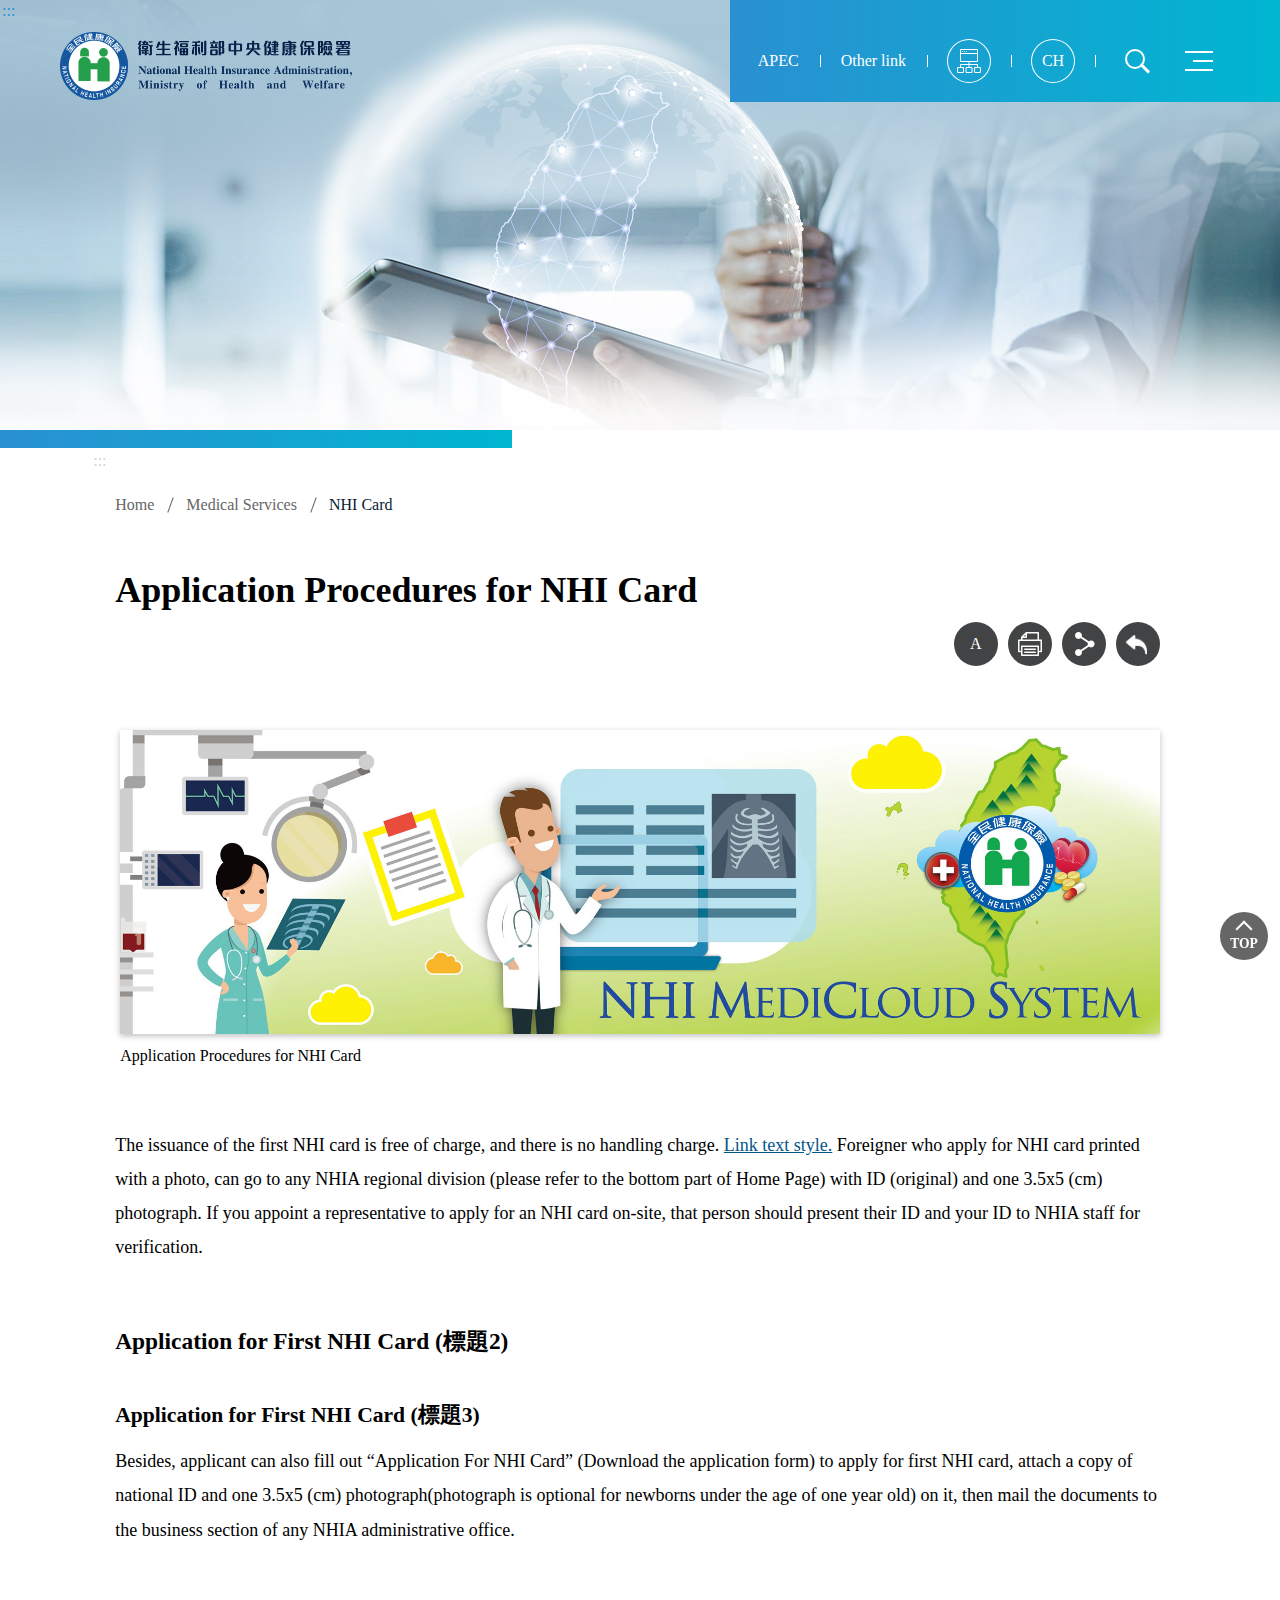
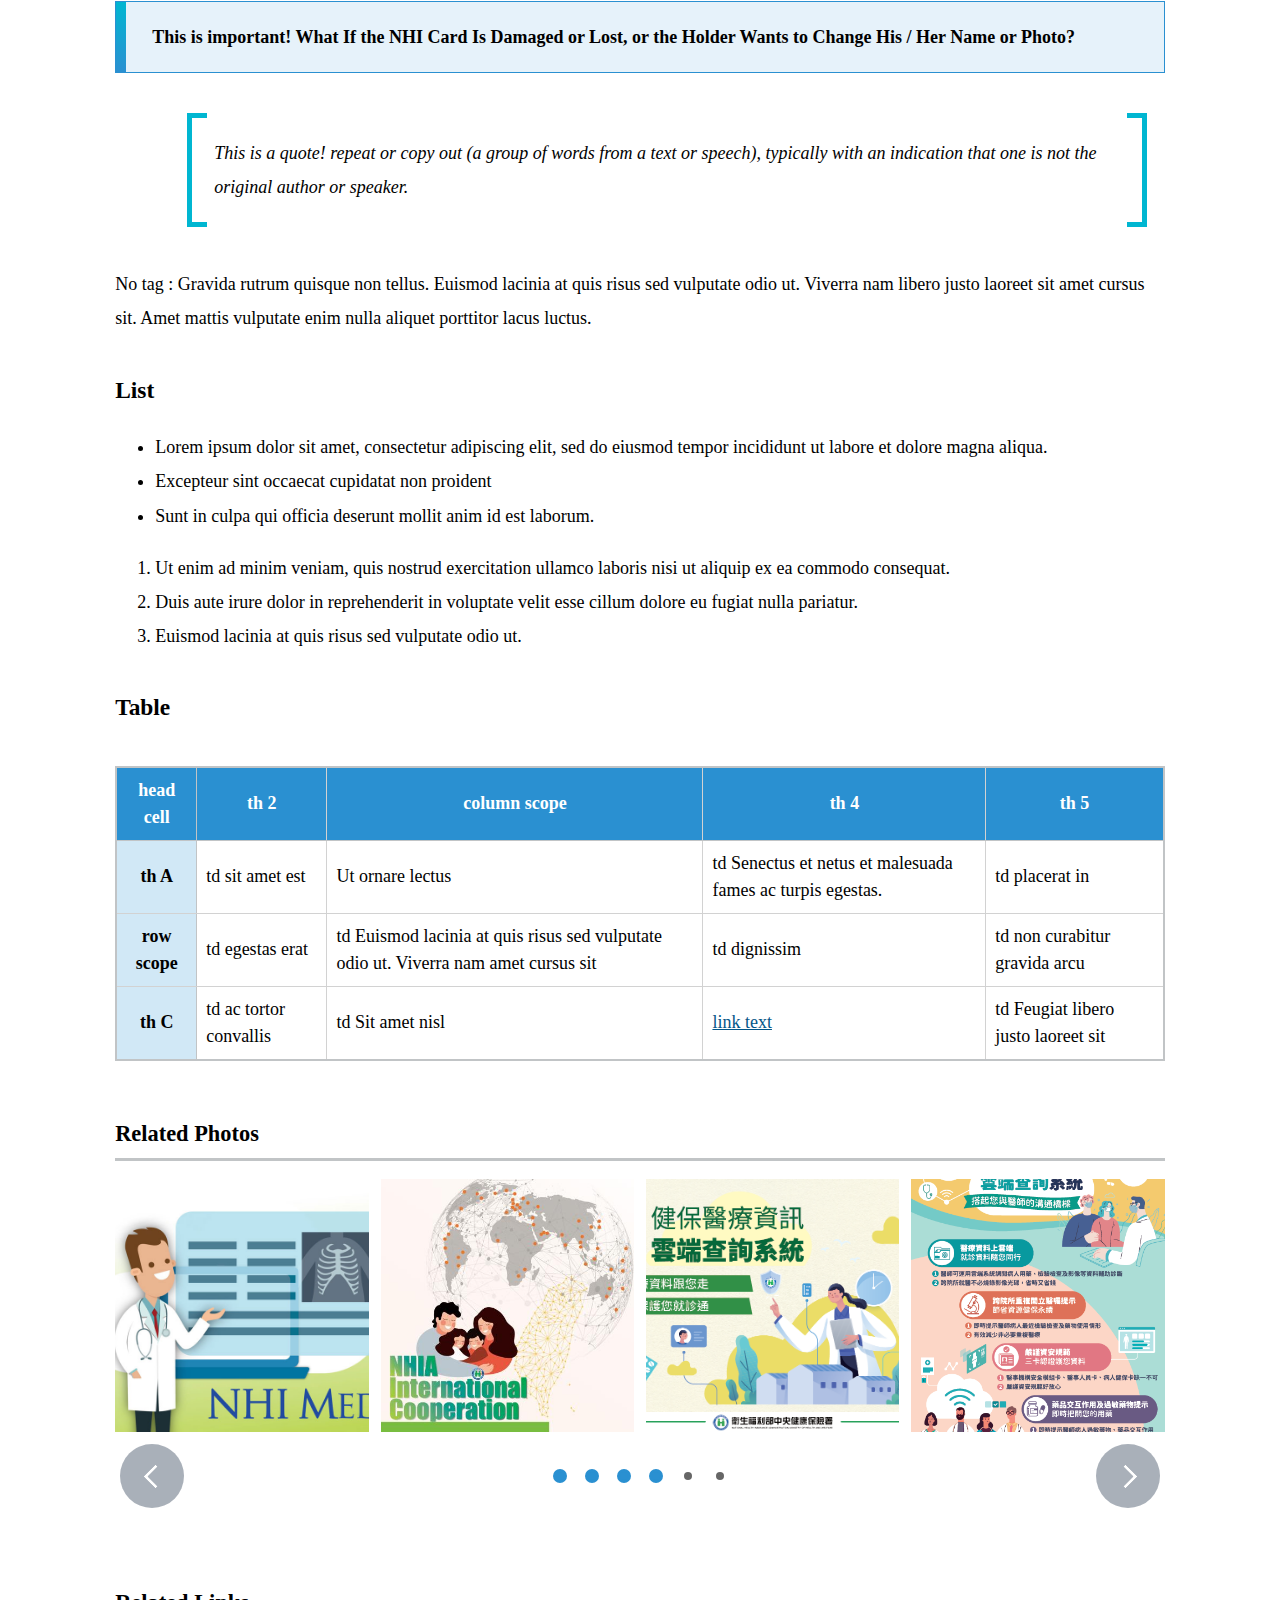
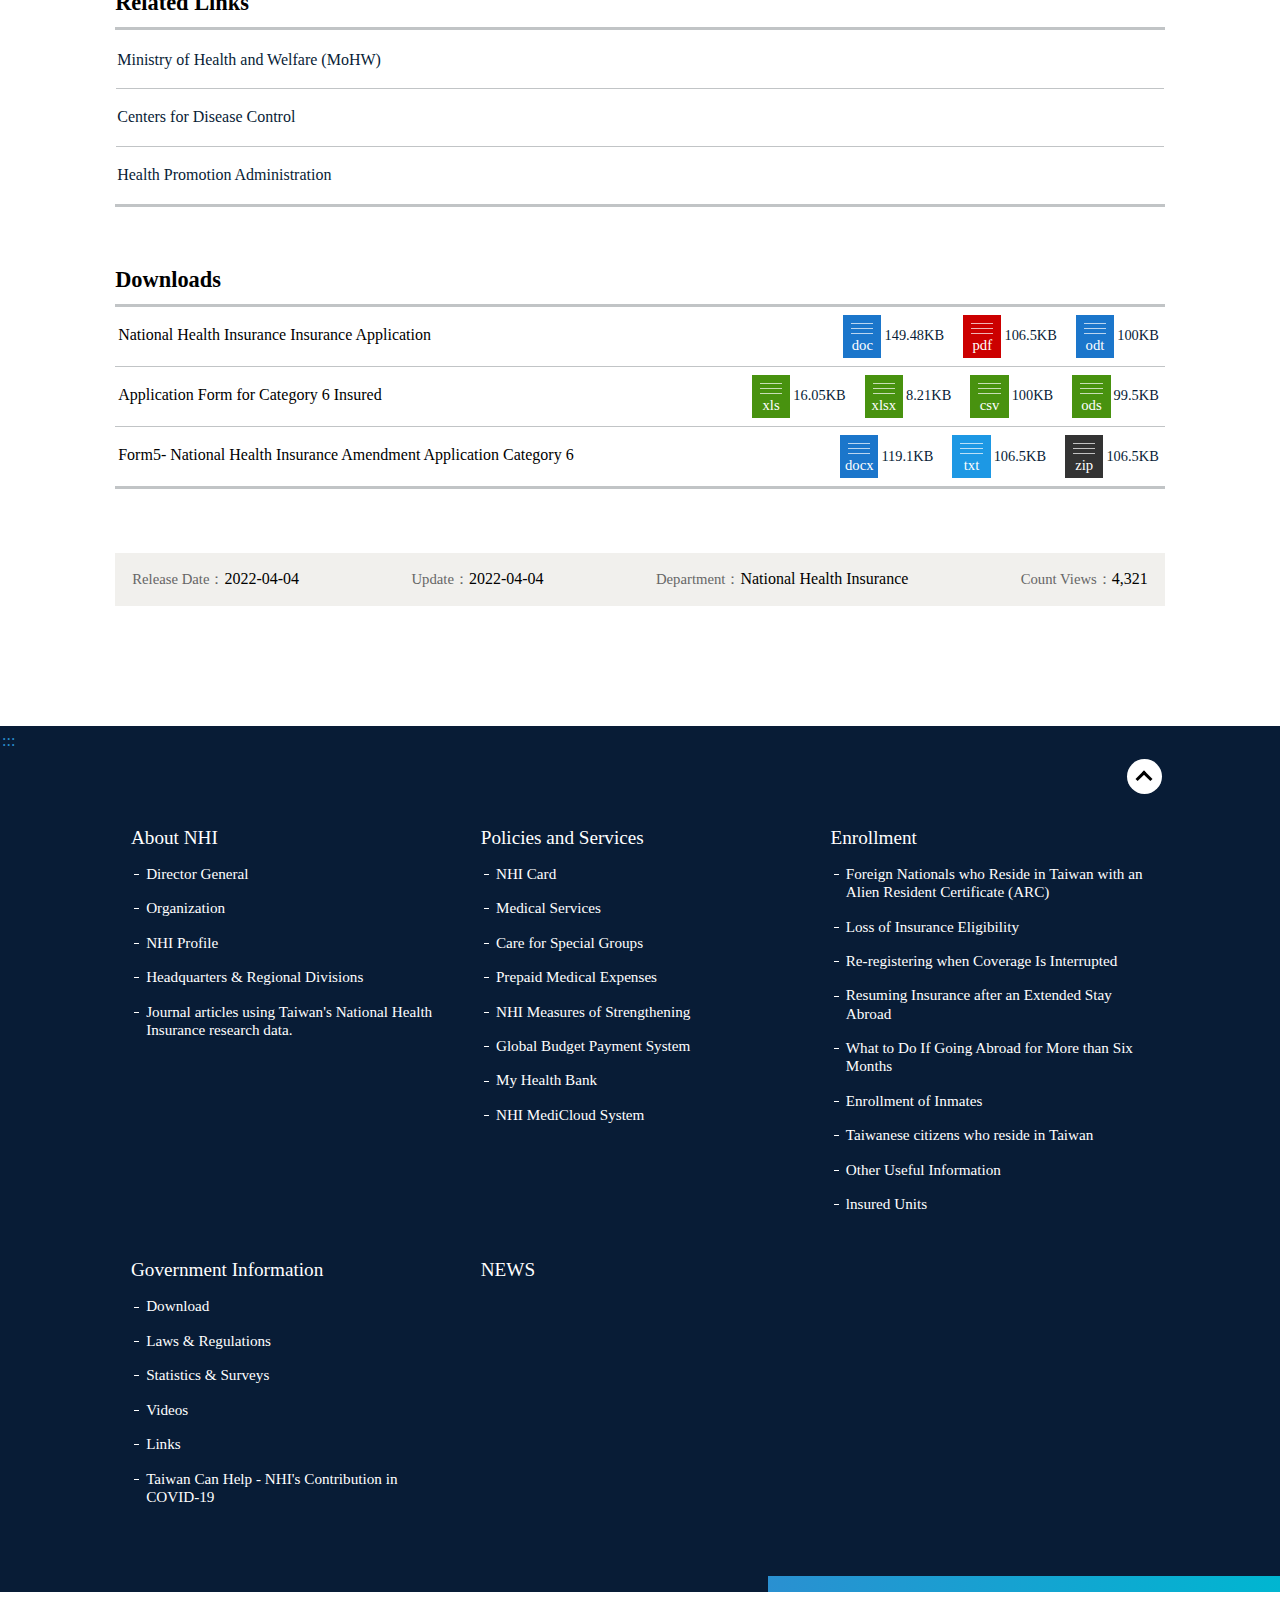
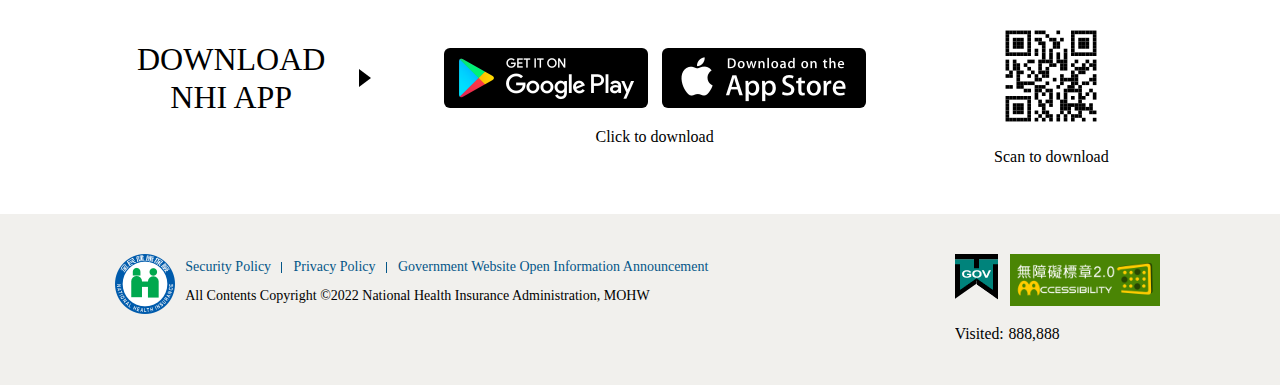
==== commit f3d003f2: "favicon" ====
--- a/cp.html
+++ b/cp.html
@@ -5,6 +5,8 @@
   <meta http-equiv="X-UA-Compatible" content="IE=edge">
   <meta name="viewport" content="width=device-width, initial-scale=1.0">
   <title>NHI 一般內容頁</title>
+  <link rel="shortcut icon" href="favicon.ico" type="image/vnd.microsoft.icon" />
+  <link rel="icon" href="favicon.ico" type="image/vnd.microsoft.icon" />
 
   <link rel="stylesheet" href="slick/slick.css"/><!-- slick 套件 -->
   <link rel="stylesheet" href="css/style.css">
@@ -13,6 +15,8 @@
   <script src="slick/slick.min.js"></script><!-- slick 套件 -->
   <script src="js/jquery.touchSwipe.min.js"></script>
   <script src="js/uieffect.js"></script>
+
+  <link rel="shortcut icon" href="http://example.com/favicon.ico" type="image/vnd.microsoft.icon" />
 </head>
 <body>
   <a class="goCenter" href="#aC" tabindex="0">Jump to main content</a>
--- a/css/style.css
+++ b/css/style.css
@@ -1,2 +1,2 @@
-.main.inner,.siteTree>ul,.appDownload{width:92vw;margin:0 auto}@media screen and (min-width: 1000px){.main.inner,.siteTree>ul,.appDownload{width:82vw}}@media screen and (min-width: 1280px){.main.inner,.siteTree>ul,.appDownload{width:1049.6px}}.webHeader::after,.siteTree::after,.dataflow .flowList .flowItem::after,.timeLine .container::before,.np>ul>li>a:hover,.np>ul>li>a:focus{background-image:-webkit-gradient(linear, left top, right top, from(#2a90d1), to(#00b6d1));background-image:linear-gradient(90deg, #2a90d1, #00b6d1)}.contactInfo .cardBox .base,.cpArticle .emphasis::before{background-image:-webkit-gradient(linear, left bottom, left top, from(#2a90d1), to(#00b6d1));background-image:linear-gradient(0deg, #2a90d1, #00b6d1)}body{margin:0;padding:0;font-size:1em;font-family:'Times New Roman', Times, serif}body.noScroll{overflow:hidden;overflow-y:hidden}body *{-webkit-box-sizing:border-box;box-sizing:border-box}.main{position:relative;margin:0 auto}.main.inner{padding:60px 0 120px}.main.inner.smallFont{font-size:.9375em}.main.inner.largeFont{font-size:1.25em}a:focus{outline:none}.accesskey{display:none}@media screen and (min-width: 1000px){a.accesskey{display:block;z-index:9;position:absolute;left:0;top:0;margin:2px;text-decoration:none}a.accesskey:focus,a.accesskey:hover{outline:2px solid #00b6d1}.webHeader .accesskey{color:#2a90d1}.webFooter .accesskey{top:4px;color:#2a90d1}.main .accesskey{top:20px;left:-1.5em;color:#d3d5d6}}@media screen and (min-width: 1280px){.webHeader .accesskey,.webFooter .accesskey{left:calc(50vw - 1280px*.5)}}.more{text-align:center;margin:2em 0 0}.more a{display:inline-block;height:3.2em;line-height:3.2;padding:0 1.5em;background:#fff;color:#081c36;text-decoration:none;-webkit-box-shadow:#fff 0 0 0 0,rgba(0,0,0,0.15) 0 0 16px;box-shadow:#fff 0 0 0 0,rgba(0,0,0,0.15) 0 0 16px;border-radius:2em;-webkit-transition:.2s;transition:.2s}.more a:hover{-webkit-box-shadow:#fff 0 0 0 2px,rgba(0,0,0,0.2) 0 0 20px 2px;box-shadow:#fff 0 0 0 2px,rgba(0,0,0,0.2) 0 0 20px 2px}.more a:focus{-webkit-box-shadow:#00b6d1 0 0 0 2px,rgba(0,0,0,0.2) 0 0 10px;box-shadow:#00b6d1 0 0 0 2px,rgba(0,0,0,0.2) 0 0 10px}.goCenter{display:none}@media screen and (min-width: 1000px){.goCenter{display:block;position:absolute;top:-2em;left:0;z-index:99;padding:0 1em;margin-left:2em;border-radius:0 0 4px 4px;overflow:hidden;font-size:.9rem;height:1.6em;line-height:1.6;background-color:#2a90d1;color:#fff;text-decoration:none;outline:none;cursor:pointer;-webkit-transition:top .3s;transition:top .3s}.goCenter:focus{top:0}.goCenter:hover,.goCenter:focus{opacity:1}}@media screen and (min-width: 1280px){.goCenter{left:calc(50vw  - 1280px*.5)}}.searchCtrl{position:relative;width:52px;height:52px;border-radius:0;background-color:transparent;border:none;text-indent:-20em;overflow:hidden}.searchCtrl::before,.searchCtrl::after{content:'';position:absolute}.searchCtrl::before{left:calc(50% - 12px);top:calc(50% - 12px);width:16px;height:16px;border:2px solid #000;border-radius:50%}.searchCtrl::after{width:12px;height:3px;background-color:#000;border-radius:0 2px 2px 0;left:calc(50% + 2px);top:calc(50% + 6px);-webkit-transform:rotate(45deg);transform:rotate(45deg)}.searchCtrl:hover,.searchCtrl:focus{background-color:#00b6d1;-webkit-box-shadow:none;box-shadow:none}.searchCtrl:hover::before,.searchCtrl:focus::before{border-color:#fff}.searchCtrl:hover::after,.searchCtrl:focus::after{background-color:#fff}.searchCtrl:focus{-webkit-box-shadow:#00b6d1 0 0 0 2px;box-shadow:#00b6d1 0 0 0 2px}@media screen and (min-width: 1000px){.searchCtrl{width:42px;height:42px}.searchCtrl::before{border-color:#fff}.searchCtrl::after{background:#fff}}.menuCtrl,.sidebarCtrl{position:relative;text-indent:-20em;overflow:hidden;width:42px;height:42px;border-radius:0;border:none;-webkit-box-shadow:none;box-shadow:none;background-color:transparent}.menuCtrl::before,.menuCtrl::after,.sidebarCtrl::before,.sidebarCtrl::after{content:'';position:absolute;right:7px;height:2px;background:#fff;-webkit-transition:.2s;transition:.2s}.menuCtrl::before,.sidebarCtrl::before{top:11px;width:28px;-webkit-box-shadow:#fff 0 18px 0;box-shadow:#fff 0 18px 0}.menuCtrl::after,.sidebarCtrl::after{top:20px;width:20px}.sidebarCtrl{width:52px;height:52px;left:4px;z-index:990;border-radius:0;background-color:transparent;border:none}.sidebarCtrl::before,.sidebarCtrl::after{background-color:#000;right:12px}.sidebarCtrl::before{-webkit-box-shadow:#000 0 18px 0;box-shadow:#000 0 18px 0;top:16px}.sidebarCtrl::after{top:25px}.sidebarCtrl:hover,.sidebarCtrl:focus{background-color:#00b6d1;-webkit-box-shadow:none;box-shadow:none}.sidebarCtrl:hover::before,.sidebarCtrl:hover::after,.sidebarCtrl:focus::before,.sidebarCtrl:focus::after{background-color:#fff}.sidebarCtrl:hover::before,.sidebarCtrl:focus::before{-webkit-box-shadow:#fff 0 18px 0;box-shadow:#fff 0 18px 0}.sidebarCtrl.closeIt{background-color:#00b6d1}.sidebarCtrl.closeIt::before,.sidebarCtrl.closeIt::after{width:28px;right:12px;background-color:#fff}.sidebarCtrl.closeIt::before{-webkit-box-shadow:none;box-shadow:none;top:26px;-webkit-transform:rotate(45deg);transform:rotate(45deg)}.sidebarCtrl.closeIt::after{top:26px;-webkit-transform:rotate(-45deg);transform:rotate(-45deg)}.sidebarMask{display:none;z-index:980;position:fixed;left:0;right:0;top:0;bottom:0;background-color:rgba(0,0,0,0.8)}button.closeThis{position:relative;height:44px;width:44px;padding:0;margin:0;text-indent:-20em;overflow:hidden;background-color:rgba(0,0,0,0.8);-webkit-box-shadow:none;box-shadow:none;border:none}button.closeThis::before,button.closeThis::after{content:'';position:absolute;left:11px;top:21px;width:24px;height:2px;background-color:#fff}button.closeThis::before{-webkit-transform:rotate(45deg);transform:rotate(45deg)}button.closeThis::after{-webkit-transform:rotate(-45deg);transform:rotate(-45deg)}button.closeThis:hover{background-color:#206d9e;-webkit-box-shadow:none;box-shadow:none}button.closeThis:focus{background-color:#2a90d1;-webkit-box-shadow:#2a90d1 0 0 0 2px;box-shadow:#2a90d1 0 0 0 2px}.slick-arrow{position:absolute;top:50%;-webkit-transform:translateY(-50%);transform:translateY(-50%);z-index:9;width:64px;height:64px;border-radius:50%;text-indent:-20em;overflow:hidden;margin:0;border:none;background-color:rgba(8,28,54,0.35);cursor:pointer}.slick-arrow::before{content:'';position:absolute;width:14px;height:14px;left:50%;top:50%;margin-top:-8px;border:3px solid #fff;border-top:none;border-right:none;border-radius:1px;-webkit-transform:rotate(45deg);transform:rotate(45deg)}.slick-arrow.slick-prev{left:0}.slick-arrow.slick-prev::before{margin-left:-5px}.slick-arrow.slick-next{right:0}.slick-arrow.slick-next::before{-webkit-transform:rotate(225deg);transform:rotate(225deg);margin-left:-11px}.slick-arrow:hover,.slick-arrow:focus{background-color:rgba(8,28,54,0.8);-webkit-box-shadow:none;box-shadow:none}.slick-dots{margin:20px auto 5px;z-index:9;display:-webkit-box;display:-ms-flexbox;display:flex;-webkit-box-pack:center;-ms-flex-pack:center;justify-content:center;list-style:none;margin:0 auto;padding:0}.slick-dots li{-webkit-box-flex:0;-ms-flex:0 0 auto;flex:0 0 auto;margin:0 4px;padding:0}.slick-dots li button{width:8px;height:8px;border-radius:50%;padding:0;font-size:0;border:none;-webkit-box-shadow:none;box-shadow:none;background:#9ea3a5}.slick-dots li.slick-active button{background-color:#424344;-webkit-box-shadow:#424344 0 0 0 2px;box-shadow:#424344 0 0 0 2px}.diskBtn{position:absolute;top:50%;-webkit-transform:translateY(-50%);transform:translateY(-50%);z-index:9;width:64px;height:64px;border-radius:50%;text-indent:-20em;overflow:hidden;margin:0;border:none;background-color:rgba(8,28,54,0.35);cursor:pointer}.diskBtn::before{content:'';position:absolute;width:14px;height:14px;left:50%;top:50%;margin-top:-8px;border:3px solid #fff;border-top:none;border-right:none;border-radius:1px;-webkit-transform:rotate(45deg);transform:rotate(45deg)}.diskBtn.prev{left:0}.diskBtn.prev::before{margin-left:-5px}.diskBtn.next{right:0}.diskBtn.next::before{-webkit-transform:rotate(225deg);transform:rotate(225deg);margin-left:-11px}.diskBtn:hover,.diskBtn:focus{background-color:rgba(8,28,54,0.8);-webkit-box-shadow:none;box-shadow:none}.diskBtn:focus{-webkit-box-shadow:#fff 0 0 0 1px,#081c36 0 0 0 4px;box-shadow:#fff 0 0 0 1px,#081c36 0 0 0 4px}.playIcon{position:absolute;left:50%;top:50%;width:72px;height:72px;border-radius:50%;-webkit-transform:translate(-50%, -50%);transform:translate(-50%, -50%);background-color:rgba(0,0,0,0.5);-webkit-box-shadow:#fff 0 0 0 8px;box-shadow:#fff 0 0 0 8px}.playIcon::before{content:'';position:absolute;top:calc(50% - 20px);left:calc(50% - 9px);width:2px;height:2px;border-style:solid;border-color:transparent transparent transparent #fff;border-width:20px 0 20px 28px;-webkit-box-sizing:border-box;box-sizing:border-box;border-radius:3px}.playIcon:hover{background-color:rgba(200,0,0,0.9)}.videoThumb{position:relative}.videoThumb::before,.videoThumb::after{content:'';position:absolute;left:50%;top:50%;opacity:.7;-webkit-transition:.2s;transition:.2s}.videoThumb::before{width:44px;height:44px;border-radius:50%;margin:-22px 0 0 -22px;background-color:rgba(0,0,0,0.5);-webkit-box-shadow:#fff 0 0 0 4px;box-shadow:#fff 0 0 0 4px}.videoThumb::after{width:0;height:0;border-style:solid;border-width:10px 0 10px 15px;border-color:transparent transparent transparent #fff;margin:-10px 0 0 -4px}a:hover .videoThumb::before,a:hover .videoThumb::after{opacity:1}a:hover .videoThumb::before{background-color:rgba(204,0,0,0.8)}.goTop{position:fixed;bottom:-60px;right:12px;z-index:90;padding:15px 0 0;margin:0;width:48px;height:48px;line-height:1;font-size:.85rem;text-transform:uppercase;font-weight:bold;border:none;border-radius:50%;-webkit-box-shadow:rgba(255,255,255,0.4) 0 0 0 3px;box-shadow:rgba(255,255,255,0.4) 0 0 0 3px;background:rgba(0,0,0,0.6);color:#fff;-webkit-transition:background .2s, bottom 1.2s, -webkit-box-shadow .2s;transition:background .2s, bottom 1.2s, -webkit-box-shadow .2s;transition:background .2s, box-shadow .2s, bottom 1.2s;transition:background .2s, box-shadow .2s, bottom 1.2s, -webkit-box-shadow .2s}.goTop:hover,.goTop:focus{background:#000;-webkit-box-shadow:rgba(255,255,255,0.7) 0 0 0 3px;box-shadow:rgba(255,255,255,0.7) 0 0 0 3px}.goTop:focus{-webkit-box-shadow:#000 0 0 0 3px;box-shadow:#000 0 0 0 3px}.goTop::before{content:'';position:absolute;width:10px;height:10px;left:18px;top:11px;border:2px solid #fff;border-bottom:none;border-right:none;-webkit-transform:rotate(45deg);transform:rotate(45deg)}.goTop.show{bottom:30px;-webkit-transition:bottom .8s;transition:bottom .8s}@media screen and (min-width: 1426px){.goTop{right:calc(50% - 1280px/2 - 60px)}}kbd{display:inline-block;vertical-align:middle;margin:0 .1em;padding:0 .4em;height:1.7em;line-height:1.6;font-size:.938em;font-family:sans-serif;font-weight:bold;border:1px solid #c1c4c6;border-radius:0.2em;color:#081c36;background:#fff}.topLinks a{color:#fff;text-decoration:none;display:block}.topLinks ul{list-style:none;margin:0;padding:0}.topLinks>ul>li>a{height:42px;line-height:42px;text-align:center}.topLinks .langCh>a,.topLinks .sitemapIcon>a{width:42px;border-radius:50%;margin:0 auto;overflow:hidden;-webkit-box-shadow:#fff 0 0 0 1px;box-shadow:#fff 0 0 0 1px;-webkit-transition:.15s;transition:.15s}.topLinks .langCh>a:hover,.topLinks .langCh>a:focus,.topLinks .sitemapIcon>a:hover,.topLinks .sitemapIcon>a:focus{-webkit-box-shadow:#fff 0 0 0 2px;box-shadow:#fff 0 0 0 2px}.topLinks.langCh{font-size:1.2em}.topLinks .sitemapIcon>a{background:url(../images/icon_sitemap.png) no-repeat center center;background-size:24px;text-indent:-20em}@media screen and (min-width: 1000px){.topLinks{position:absolute;right:0;top:0;z-index:9;padding:40px 60px 20px 8px;background-image:-webkit-gradient(linear, left top, right top, from(#2a90d1), to(#00b6d1));background-image:linear-gradient(90deg, #2a90d1, #00b6d1)}.topLinks .menuCtrl,.topLinks .searchCtrl{position:relative;float:left;margin:0 0 0 20px}.topLinks>ul{display:block;float:left}.topLinks>ul>li{float:left;position:relative;margin:0 0 0 20px;padding:0 22px 0 0}.topLinks>ul>li::after{content:'';position:absolute;right:0;top:50%;width:1px;height:12px;margin-top:-6px;background-color:#fff}.topLinks>ul>li>a{display:block;overflow:hidden;position:relative;height:42px;line-height:42px}.topLinks>ul>li:not([class])>a::after{content:'';position:absolute;left:50%;bottom:11px;height:2px;width:0;background:#fff;-webkit-transition:.2s;transition:.2s}.topLinks>ul>li:not([class])>a:hover::after,.topLinks>ul>li:not([class])>a:focus::after{left:0;width:100%}.topLinks>ul::after{content:'';display:block;clear:both}}@media screen and (min-width: 1280px){.topLinks{right:calc(50vw - 1280px/2)}}.webHeader .topLinks ul{display:none}@media screen and (min-width: 1000px){.webHeader .topLinks ul{display:block}}.sidebar .topLinks .searchCtrl,.sidebar .topLinks .menuCtrl{display:none}.sidebar .topLinks>ul{position:relative;display:-webkit-box;display:-ms-flexbox;display:flex;-webkit-box-orient:horizontal;-webkit-box-direction:normal;-ms-flex-flow:row wrap;flex-flow:row wrap;-webkit-box-pack:center;-ms-flex-pack:center;justify-content:center;margin:20px auto 0;padding-bottom:60px;width:94%}.sidebar .topLinks>ul>li{-webkit-box-flex:1;-ms-flex:1 1 45%;flex:1 1 45%;margin:5px}.sidebar .topLinks>ul>li a{-webkit-box-shadow:rgba(255,255,255,0.5) 0 0 0 1px;box-shadow:rgba(255,255,255,0.5) 0 0 0 1px;-webkit-transition:.2s;transition:.2s}.sidebar .topLinks>ul>li a:hover,.sidebar .topLinks>ul>li a:focus{-webkit-box-shadow:#fff 0 0 0 1px;box-shadow:#fff 0 0 0 1px}.sidebar .topLinks>ul>li[class]{position:absolute;bottom:0}.sidebar .topLinks>ul>li[class].sitemapIcon{left:44px}.sidebar .topLinks>ul>li[class].langCh{right:44px}.webHeader{position:relative;padding:0;width:100vw;background-color:#bed7ea}.webHeader::after{content:'';position:absolute;left:0;bottom:-8px;height:8px;width:72vw}.webHeader h1{position:absolute;z-index:19;width:calc(100% - 100px);margin:0 50px;padding:8px 0;font-size:1rem}.webHeader h1 a{display:block}.webHeader h1 a:focus img{-webkit-box-shadow:#00b6d1 0 0 0 2px inset;box-shadow:#00b6d1 0 0 0 2px inset}.webHeader h1 img{display:block;height:51px;margin:0 auto;-o-object-fit:contain;object-fit:contain;-o-object-position:left;object-position:left}.webHeader .searchCtrl,.webHeader .sidebarCtrl{position:absolute;top:4px}.webHeader .sidebarCtrl{left:4px}.webHeader .searchCtrl{right:4px;z-index:9}.webHeader .menuCtrl{display:none}.webHeader .headerImg{display:block;height:67px}.webHeader .headerImg img{display:none}@media screen and (min-width: 1000px){.webHeader::after{bottom:-18px;height:18px;width:40vw}.webHeader h1{position:absolute;z-index:9;width:auto;left:60px;margin:0;padding-top:32px}.webHeader h1 img{height:68px;margin:0}.webHeader .sidebarCtrl{display:none}.webHeader .menuCtrl{display:block}.webHeader .searchCtrl{position:relative;right:auto;top:0}.webHeader .menuCtrl:hover,.webHeader .searchCtrl:hover{background-color:transparent;-webkit-box-shadow:rgba(255,255,255,0.5) 0 0 0 1px;box-shadow:rgba(255,255,255,0.5) 0 0 0 1px}.webHeader .menuCtrl:focus,.webHeader .searchCtrl:focus{background-color:transparent;-webkit-box-shadow:#fff 0 0 0 1px;box-shadow:#fff 0 0 0 1px}.webHeader .headerImg{width:100%;height:430px}.webHeader .headerImg img{display:block;margin:0 auto;width:100%;height:100%;-o-object-fit:cover;object-fit:cover}}@media screen and (min-width: 1280px){.webHeader h1{left:calc( 50vw - 1280px/2 + 60px)}}.search{display:none;position:absolute;top:67px;left:auto;right:0;z-index:8;width:100vw;max-width:500px;padding:24px 5vw 10px;-webkit-transform:translateX(100%);transform:translateX(100%);background:#424344;color:#ccc;-webkit-transition:-webkit-transform .5s;transition:-webkit-transform .5s;transition:transform .5s;transition:transform .5s, -webkit-transform .5s}.search.reveal{-webkit-transform:translateX(0);transform:translateX(0)}.search a{color:#fff}.search input[type="text"],.search input[type="button"],.search input[type="submit"]{float:left;padding:0 .5em;margin:0;font-size:inherit;height:2.6em;line-height:2.6;border:none;border-radius:0;-webkit-box-shadow:#00b6d1 0 0 0 2px;box-shadow:#00b6d1 0 0 0 2px}.search input[type="text"]{width:calc(100% - 5em - 2px);max-width:24em;margin-right:2px;background-color:#fff}.search input[type="text"]:focus{-webkit-box-shadow:#00b6d1 0 0 0 2px,#000 0 0 0 1px inset;box-shadow:#00b6d1 0 0 0 2px,#000 0 0 0 1px inset}.search input[type="button"],.search input[type="submit"]{width:5em;background-color:#00b6d1}.search input[type="button"]:hover,.search input[type="submit"]:hover{background-color:#2a90d1;-webkit-box-shadow:#00b6d1 0 0 0 2px;box-shadow:#00b6d1 0 0 0 2px}.search input[type="button"]:focus,.search input[type="submit"]:focus{background-color:#2a90d1;-webkit-box-shadow:#00b6d1 0 0 0 2px,rgba(255,255,255,0.8) 0 0 0 1px inset;box-shadow:#00b6d1 0 0 0 2px,rgba(255,255,255,0.8) 0 0 0 1px inset}.search .hotKeywords{clear:both;padding-top:14px}.search .hotKeywords .label{display:inline-block;margin-right:.4em;line-height:1.1;vertical-align:top}.search .hotKeywords ul{list-style:none;margin:0;padding:0;display:inline-block;line-height:1.1}.search .hotKeywords li{margin:0 1em .4em 0;float:left}.search .hotKeywords li a{display:block;text-decoration:none;cursor:pointer}.search .hotKeywords li a:hover,.search .hotKeywords li a:focus{text-decoration:underline}.search .skip{position:absolute;right:0;width:1px;height:1px;padding:0;opacity:0}@media screen and (min-width: 1000px){.search{top:100px;right:0;left:auto;width:420px;padding:30px 30px 12px;background:rgba(66,67,68,0.85);-webkit-transform:translateX(0) translateY(-100%);transform:translateX(0) translateY(-100%);-webkit-transition:-webkit-transform .5s;transition:-webkit-transform .5s;transition:transform .5s;transition:transform .5s, -webkit-transform .5s}.search.reveal{-webkit-transform:translateY(0);transform:translateY(0)}}@media screen and (min-width: 1280px){.search{right:calc( 50vw - 1280px/2)}}.webFooter{position:relative;padding:0;margin:0 auto}.webFooter a{text-decoration:none}.webFooter .base{position:relative;padding:40px 4vw;font-size:.875em;line-height:1.5;background:#f1f0ed}.webFooter .base p{margin:0}.webFooter .copyright{margin:0 0 2em;padding:5px 0 0 70px;min-height:60px;background:url(../images/nhiLogo.png) no-repeat 0 0;background-size:60px}.webFooter .copyright ul{list-style:none;margin:0 0 .3em;padding:0;line-height:1.1;overflow:hidden}.webFooter .copyright li{float:left;position:relative;padding:0 .8em 0 0;margin:0 .8em .4em 0}.webFooter .copyright li a{display:block;color:#045688;border-bottom:1px solid transparent}.webFooter .copyright li a:hover,.webFooter .copyright li a:focus{border-color:#045688}.webFooter .copyright li::after{content:'';position:absolute;right:0;top:.2em;height:.8em;width:1px;background-color:#045688;vertical-align:middle}.webFooter .copyright li:last-child::after{display:none}.webFooter .others{list-style:none;margin:0;padding:0;overflow:hidden}.webFooter .others li a,.webFooter .others li img{display:block}.webFooter .others .egov{float:left;margin-right:12px}.webFooter .others .egov img{width:43px}.webFooter .others .badgeA{float:left}.webFooter .others .badgeA img{width:150px}.webFooter .others .visited{clear:both;padding:1em 0 0;white-space:nowrap;font-size:1.125em}.webFooter .others .visited::before{content:attr(title) ":";display:inline-block;margin-right:.3em}@media screen and (min-width: 700px){.webFooter .others .badgeA{margin-right:12px}.webFooter .others .visited{clear:none}}@media screen and (min-width: 1000px){.webFooter .base{padding-left:9vw;padding-right:9vw;display:-webkit-box;display:-ms-flexbox;display:flex;-webkit-box-orient:horizontal;-webkit-box-direction:normal;-ms-flex-flow:row nowrap;flex-flow:row nowrap;-webkit-box-pack:justify;-ms-flex-pack:justify;justify-content:space-between}.webFooter .base .copyright{-webkit-box-flex:0;-ms-flex:0 1 calc(100% - 230px);flex:0 1 calc(100% - 230px)}.webFooter .base .copyright p{margin-top:0}.webFooter .base .others{-webkit-box-flex:0;-ms-flex:0 0 210px;flex:0 0 210px}.webFooter .base .others .badgeA{margin-right:0}.webFooter .base .others .visited{clear:both;width:100%}}@media screen and (min-width: 1280px){.webFooter .base{padding-left:calc(50vw - 1280px*.41);padding-right:calc(50vw - 1280px*.41)}}.fatFootCtrl{position:absolute;right:4vw;top:30px;z-index:9;width:35px;height:35px;padding:0;border-radius:50%;background:#fff;text-indent:-10em;overflow:hidden;border:none;-webkit-transition:background .2s;transition:background .2s}.fatFootCtrl:hover,.fatFootCtrl:focus{-webkit-box-shadow:#00b6d1 0 0 0 2px;box-shadow:#00b6d1 0 0 0 2px;outline:none;background-color:#00b6d1}.fatFootCtrl:hover::before,.fatFootCtrl:focus::before{border-color:#fff}.fatFootCtrl::before{content:'';position:absolute;left:50%;top:50%;width:9px;height:9px;margin:-4px auto auto -6px;border:3px solid #000;border-right:none;border-bottom:none;-webkit-transform:rotate(45deg);transform:rotate(45deg);-webkit-transition:-webkit-transform .4s;transition:-webkit-transform .4s;transition:transform .4s;transition:transform .4s, -webkit-transform .4s}.fatFootCtrl.closed::before{-webkit-transform:rotate(225deg);transform:rotate(225deg);margin-top:-8px}@media screen and (min-width: 1000px){.fatFootCtrl{right:9vw}}@media screen and (min-width: 1280px){.fatFootCtrl{right:calc(50vw - 1280px*.41)}}.siteTree{position:relative;z-index:2;margin:0 auto;padding:80px 0 60px;font-size:1.2rem;background:#081c36;color:#fff}.siteTree ul{list-style:none;margin:0 auto;padding:0;line-height:1.2}.siteTree>ul>li{padding:0;margin:0 auto 2em}.siteTree>ul>li a{display:block;position:relative;border-bottom:1px solid transparent;-webkit-transition:.2s;transition:.2s;color:#fff}.siteTree>ul>li a:hover,.siteTree>ul>li a:focus{border-bottom-color:#fff}.siteTree>ul>li>ul{font-size:.95rem}.siteTree>ul>li>ul>li{margin:1em 0}.siteTree>ul>li>ul>li>a{padding-left:1em;position:relative}.siteTree>ul>li>ul>li>a::before{content:'';width:5px;height:1px;background:#fff;position:absolute;left:.2em;top:.6em}.siteTree>ul>li>ul ul{display:none}.siteTree::after{content:'';position:absolute;right:0;bottom:0;width:60%;height:16px;background-color:#2a90d1}@media screen and (min-width: 700px){.siteTree>ul{display:-webkit-box;display:-ms-flexbox;display:flex;-webkit-box-orient:horizontal;-webkit-box-direction:normal;-ms-flex-flow:row wrap;flex-flow:row wrap}.siteTree>ul>li{-webkit-box-flex:0;-ms-flex:0 0 44%;flex:0 0 44%;margin:1em 3% .5em}}@media screen and (min-width: 1000px){.siteTree>ul>li{-ms-flex-preferred-size:30.33%;flex-basis:30.33%;margin-left:1.5%;margin-right:1.5%}.siteTree::after{width:40%}}.appDownload{padding:3em 0;background-color:#fff}.appDownload h2{font-size:2rem;line-height:1.2;text-align:center;font-weight:normal;margin:0 0 20px}.appDownload .appLink{list-style:none;margin:0 0 15px;padding:0;text-align:center}.appDownload .appLink li{margin:8px auto}.appDownload .appLink li img{height:60px;width:100%;-o-object-fit:contain;object-fit:contain}.appDownload .appLink::after{content:attr(title);display:block;margin:1em auto 0}.appDownload .qrCode img{display:block;width:240px;max-width:100%;margin:0 auto}.appDownload .qrCode::after{content:attr(title);display:block;text-align:center;margin:12px 0 0}@media screen and (min-width: 700px){.appDownload{display:-webkit-box;display:-ms-flexbox;display:flex;-webkit-box-orient:horizontal;-webkit-box-direction:normal;-ms-flex-flow:row wrap;flex-flow:row wrap;-webkit-box-pack:center;-ms-flex-pack:center;justify-content:center;-webkit-box-align:center;-ms-flex-align:center;align-items:center;padding:1.5em 0;margin:0 auto}.appDownload h2{-webkit-box-flex:0;-ms-flex:0 0 100%;flex:0 0 100%}.appDownload .appLink,.appDownload .qrCode{-webkit-box-flex:1;-ms-flex:1 1 50%;flex:1 1 50%}}@media screen and (min-width: 1000px){.appDownload{-ms-flex-wrap:nowrap;flex-wrap:nowrap;-webkit-box-align:start;-ms-flex-align:start;align-items:flex-start;padding:3em 0}.appDownload h2{-webkit-box-flex:0;-ms-flex:0 1 8em;flex:0 1 8em;position:relative;margin:0;padding:0 24px 0 0}.appDownload h2::after{content:'';position:absolute;right:0;top:50%;margin-top:-9px;width:0;height:0;border-style:solid;border-width:9px 0 9px 12px;border-color:transparent transparent transparent #000}.appDownload .appLink{-webkit-box-flex:1;-ms-flex:1 0 460px;flex:1 0 460px;white-space:nowrap;padding-top:8px}.appDownload .appLink li{display:inline-block;margin:0 5px}.appDownload .appLink li a{display:block;border-radius:6px;overflow:hidden}.appDownload .appLink li img{display:block;height:60px}.appDownload .qrCode{-webkit-box-flex:1;-ms-flex:1 1 auto;flex:1 1 auto;margin-top:-1.5em}.appDownload .qrCode img{width:120px;height:120px;-o-object-fit:contain;object-fit:contain}}.menu ul{list-style:none;margin:0;padding:0;line-height:1.4}.menu ul li{margin:0;padding:0}.menu ul a{display:block;position:relative;text-decoration:none}.sidebar{position:fixed;z-index:990;width:280px;margin-left:-280px;top:67px;bottom:0;overflow:auto;background:#424344;color:#fff;-webkit-transition:.5s;transition:.5s}.sidebar.reveal{margin-left:0}.sidebar .menu>ul{border-bottom:3px solid #00b6d1;font-size:1.2rem}.sidebar .menu>ul li a{position:relative;color:#fff;text-decoration:none}.sidebar .menu>ul li a:hover{background-color:rgba(0,0,0,0.6)}.sidebar .menu>ul li.hasChild>a{padding-right:36px}.sidebar .menu>ul li.hasChild>a::after{content:'';position:absolute;right:15px;top:1.2em;width:8px;height:8px;border:2px solid #00b6d1;-webkit-transform:rotate(45deg);transform:rotate(45deg);border-left:none;border-top:none;-webkit-transition:.2s;transition:.2s}.sidebar .menu>ul li.hasChild.closeIt>a::after{-webkit-transform:rotate(225deg);transform:rotate(225deg);top:1.5em}.sidebar .menu>ul li ul{display:none;font-size:1rem;border-top:1px solid rgba(255,255,255,0.2)}.sidebar .menu>ul li ul li a{padding:.9em .8em .8em 36px}.sidebar .menu>ul li ul li a::before{content:'';position:absolute;left:1.2rem;top:1.5em;width:8px;height:2px;background-color:#fff}.sidebar .menu>ul li ul ul{margin-left:32px;border-top:none}.sidebar .menu>ul li ul ul a{padding-left:22px}.sidebar .menu>ul li ul ul a::before{left:7px;height:1px}.sidebar .menu>ul>li{border-bottom:1px solid rgba(255,255,255,0.4)}.sidebar .menu>ul>li:last-child{border-bottom:none}.sidebar .menu>ul>li>a{position:relative;padding:.9em .8em .8em;-webkit-transition:.2s;transition:.2s}.sidebar .menu .closeThis,.sidebar .menu .skip{display:none}@media screen and (min-width: 1000px){.sidebar{display:none}}.webHeader .menu{display:none;position:fixed;left:0;right:0;top:0;bottom:0;z-index:990;padding:60px 5vw;overflow-y:auto;background-color:rgba(0,0,0,0.85);color:#fff}.webHeader .menu a{color:#fff}.webHeader .menu>ul{display:-webkit-box;display:-ms-flexbox;display:flex;-webkit-box-orient:horizontal;-webkit-box-direction:normal;-ms-flex-flow:row wrap;flex-flow:row wrap;margin:0 auto}.webHeader .menu>ul>li{-webkit-box-flex:0;-ms-flex:0 0 28%;flex:0 0 28%;margin:0 2.5% 2em;font-size:1.5rem}.webHeader .menu>ul>li>a{border-bottom:1px solid #00b6d1}.webHeader .menu>ul>li>a::after{content:'';position:absolute;left:0;right:0;bottom:0;height:0;background-color:#00b6d1;-webkit-transition:height .15s;transition:height .15s}.webHeader .menu>ul>li>a:hover::after,.webHeader .menu>ul>li>a:focus::after{height:2px}.webHeader .menu>ul>li>ul{margin:1em 0 0}.webHeader .menu>ul>li>ul>li>a{padding:.5em 0 .1em 22px;border-bottom:1px solid transparent}.webHeader .menu>ul>li>ul>li>a::before{content:'';position:absolute;left:3px;top:1.2em;width:8px;height:2px;background:#fff;-webkit-transition:.15s;transition:.15s}.webHeader .menu>ul>li>ul>li>a:hover,.webHeader .menu>ul>li>ul>li>a:focus{border-color:rgba(255,255,255,0.6)}.webHeader .menu>ul>li>ul>li>a:hover::before,.webHeader .menu>ul>li>ul>li>a:focus::before{height:8px;-webkit-transform:translateY(-4px);transform:translateY(-4px)}.webHeader .menu>ul>li>ul>li+li{margin-top:4px}.webHeader .menu>ul ul{font-size:1.1rem}.webHeader .menu>ul ul ul{display:none}.webHeader .menu .closeThis{display:block;position:absolute;right:5px;top:5px;border-radius:0;background-color:transparent;border:none;-webkit-box-shadow:none;box-shadow:none}.webHeader .menu .closeThis:hover{background-color:#2a90d1}.webHeader .menu .closeThis:focus{background-color:#00b6d1;-webkit-box-shadow:#00b6d1 0 0 0 2px;box-shadow:#00b6d1 0 0 0 2px}.webHeader .menu .skip{display:block;position:absolute;right:0;width:1px;height:1px;padding:0;opacity:0}@media screen and (min-width: 1280px){.webHeader .menu>ul{width:1152px}}form{margin:0;padding:0}label{display:inline-block;font-weight:normal;cursor:pointer}input,textarea,select,button{font-size:inherit;font-family:inherit;-webkit-box-sizing:border-box;box-sizing:border-box;outline:none}input:focus,textarea:focus,select:focus,button:focus{outline:none}input[type="text"],input[type="date"],input[type="datetime-local"],input[type="email"],input[type="file"],input[type="month"],input[type="number"],input[type="password"],input[type="search"],input[type="tel"],input[type="time"],input[type="url"],input[type="week"],textarea{appearance:none;-webkit-appearance:none;-moz-appearance:none;height:2.8em;line-height:2.8;padding:0 .8em;margin:3px;vertical-align:middle;border:1px solid #d2d2d2;background-color:#fff;border-radius:0}input:hover[type="text"],input:hover[type="date"],input:hover[type="datetime-local"],input:hover[type="email"],input:hover[type="file"],input:hover[type="month"],input:hover[type="number"],input:hover[type="password"],input:hover[type="search"],input:hover[type="tel"],input:hover[type="time"],input:hover[type="url"],input:hover[type="week"],textarea:hover{border-color:#00b6d1}input:focus[type="text"],input:focus[type="date"],input:focus[type="datetime-local"],input:focus[type="email"],input:focus[type="file"],input:focus[type="month"],input:focus[type="number"],input:focus[type="password"],input:focus[type="search"],input:focus[type="tel"],input:focus[type="time"],input:focus[type="url"],input:focus[type="week"],textarea:focus{border-color:#00b6d1;-webkit-box-shadow:#00b6d1 0 0 0 1px;box-shadow:#00b6d1 0 0 0 1px}select{appearance:none;-webkit-appearance:none;-moz-appearance:none;height:2.8em;line-height:2.8;padding:0 32px 0 .8em;margin:3px;vertical-align:middle;border:1px solid #d2d2d2;background:#fff url(../images/selectArrow.svg) no-repeat right 6px top 0.7em;background-size:24px auto;border-radius:0;cursor:pointer}select:hover{border-color:#c1c4c6}select:focus{border-color:#00b6d1;-webkit-box-shadow:#00b6d1 0 0 0 1px;box-shadow:#00b6d1 0 0 0 1px}input[type="text"].fullWidth,input[type="date"].fullWidth,input[type="datetime-local"].fullWidth,input[type="email"].fullWidth,input[type="file"].fullWidth,input[type="month"].fullWidth,input[type="number"].fullWidth,input[type="password"].fullWidth,input[type="search"].fullWidth,input[type="tel"].fullWidth,input[type="time"].fullWidth,input[type="url"].fullWidth,input[type="week"].fullWidth{width:calc(100% - 6px)}select.fullWidth{width:calc(100% - 6px)}.button>a,button,input[type="submit"],input[type="reset"],input[type="button"]{appearance:none;-webkit-appearance:none;-moz-appearance:none;height:3.2em;line-height:3.1em;padding:0 1em;margin:3px;vertical-align:middle;border:1px solid #2a90d1;background-color:#2a90d1;color:#fff;border-radius:3px;cursor:pointer;-webkit-transition:.2s;transition:.2s}.button>a:hover,.button>a:focus,button:hover,button:focus,input[type="submit"]:hover,input[type="submit"]:focus,input[type="reset"]:hover,input[type="reset"]:focus,input[type="button"]:hover,input[type="button"]:focus{background-color:#206d9e;border-color:transparent;-webkit-box-shadow:#206d9e 0 0 0 2px;box-shadow:#206d9e 0 0 0 2px}input[type="reset"]{background-color:#fff;color:#081c36;border-color:#c1c4c6}input[type="reset"]:hover,input[type="reset"]:focus{background-color:#fff}.button{display:inline-block;vertical-align:middle}.button>a{display:block;text-decoration:none;text-align:center;white-space:nowrap}textarea{resize:vertical;line-height:1.6;height:8em;width:calc(100% - 6px)}input[type="radio"],input[type="checkbox"]{-webkit-appearance:none;-moz-appearance:none;appearance:none;margin:1px 10px 0 4px;width:1em;height:1em;line-height:1;border:1px solid #434242;vertical-align:middle;-webkit-transition:.1s;transition:.1s}input[type="radio"]{border-radius:50%}input[type="radio"]:focus,input[type="radio"]:checked{border-width:2px;border-color:#fff;-webkit-box-shadow:#206d9e 0 0 0 3px;box-shadow:#206d9e 0 0 0 3px;background-color:#206d9e}input[type="radio"]:checked:focus{-webkit-box-shadow:#fff 0 0 0 1px,#206d9e 0 0 0 4px;box-shadow:#fff 0 0 0 1px,#206d9e 0 0 0 4px}input[type="checkbox"]{border-radius:3px}input[type="checkbox"]:focus{-webkit-box-shadow:#206d9e 0 0 0 2px;box-shadow:#206d9e 0 0 0 2px;border-color:#fff}input[type="checkbox"]:checked{background:#206d9e url(../images/icon_check.svg) no-repeat center 0.05em;background-size:96%;-webkit-box-shadow:#206d9e 0 0 0 2px;box-shadow:#206d9e 0 0 0 2px;border-color:transparent}input[type="checkbox"]:checked:focus{-webkit-box-shadow:#fff 0 0 0 2px,#206d9e 0 0 0 4px;box-shadow:#fff 0 0 0 2px,#206d9e 0 0 0 4px}select[disabled],textarea[disabled],textarea[disabled]:hover,textarea[disabled]:focus,input[disabled],input[disabled]:hover,input[disabled]:focus{background-color:#d3d5d6;border-color:#d2d2d2;color:#777;-webkit-box-shadow:none;box-shadow:none}textarea[readonly],textarea[readonly]:hover,textarea[readonly]:focus,input[readonly],input[readonly]:hover,input[readonly]:focus{background-color:#d3d5d6;border-color:#d2d2d2;-webkit-box-shadow:none;box-shadow:none}select[disabled],input[disabled]{color:#999}button[disabled],button.disabled,input[type="button"][disabled],input[type="submit"][disabled],button[disabled]:hover,input[type="submit"][disabled]:hover,button[disabled]:focus,input[type="submit"][disabled]:focus{background-color:#f1f0ed;color:#999;-webkit-box-shadow:none;box-shadow:none;cursor:default}fieldset{border:1px solid #d2d2d2;border-radius:8px}fieldset+fieldset{margin-top:1em}fieldset legend{font-weight:normal;font-size:1.4em;padding:9px .8em 8px;margin:0 0 .5em;line-height:1.1;border:2px solid #d2d2d2;border-radius:2em}@media screen and (min-width: 1000px){fieldset legend{margin-bottom:1em}}.required{font-size:1.3em;line-height:.6;margin-right:3px;text-decoration:none;color:#d00}table.formLayout{border-collapse:collapse;line-height:1.3;padding:0;margin:0 auto;width:100%}table.formLayout td{padding:4px 0}table.formLayout td:nth-child(odd){padding:1.2em 1em 0 0;width:9em;vertical-align:top;text-align:right}table.formLayout td:nth-child(even){padding-right:0}@media screen and (max-width: 699px){table.formLayout{display:block;width:auto}table.formLayout tbody{display:block}table.formLayout tr,table.formLayout td,table.formLayout th{display:block;width:100%}table.formLayout td{padding:1px 0}table.formLayout td:nth-child(odd){width:100%;padding:1.5em 0 0 .8em;vertical-align:top;text-align:left;font-weight:bold}}.btnDv{text-align:center;margin:1em auto;padding:0 0 1em}.btnDv input{min-width:10em}.duration{display:-webkit-box;display:-ms-flexbox;display:flex;-ms-flex-wrap:wrap;flex-wrap:wrap}.duration::before{-webkit-box-flex:0;-ms-flex:0 0 1.5em;flex:0 0 1.5em;width:1.5em;content:'~';height:2em;line-height:3.4em;-webkit-box-ordinal-group:2;-ms-flex-order:1;order:1;text-align:center}.duration input{-webkit-box-flex:0;-ms-flex:0 1 calc(100% - 2em);flex:0 1 calc(100% - 2em)}.duration input:last-child{-webkit-box-ordinal-group:3;-ms-flex-order:2;order:2}@media screen and (min-width: 360px){.duration{-ms-flex-wrap:nowrap;flex-wrap:nowrap}.duration input{-webkit-box-flex:1;-ms-flex:1 1 calc(50% - 3em);flex:1 1 calc(50% - 3em);cursor:pointer;min-width:0}}.optionPool{margin:3px}.optionPool label{display:inline-block;margin:0 1em 3px 0;padding:.6em 1em .5em .6em;line-height:1.5}.optionPool label:hover{-webkit-box-shadow:#d2d2d2 0 0 0 1px;box-shadow:#d2d2d2 0 0 0 1px;border-radius:2em}.optionPool label input{vertical-align:top;margin-top:.2em}.formA{margin-bottom:3em}.formA .formLayout{width:90%;margin:30px auto}.formA h3{width:90%;margin:0 auto -4px;padding:0;overflow:hidden;font-size:1.3rem}.formA h3 .handle{float:right;font-weight:bold}@media screen and (max-width: 699px){.formA .formLayout{width:100%}.formA h3{width:100%}}.drawer button.handle{position:relative;height:2.5em;line-height:2.4;min-width:8em;padding:0 44px 0 28px;text-align:left;background-color:#f1f0ed;color:#081c36;border-color:#d3d5d6;border-radius:5px 5px 0 0;font-size:inherit}.drawer button.handle:hover,.drawer button.handle:focus{background-color:#666;border-color:#666;-webkit-box-shadow:none;box-shadow:none;color:#fff}.drawer button.handle:hover::after,.drawer button.handle:focus::after{border-color:#fff}.drawer button.handle:focus{-webkit-box-shadow:#666 0 0 0 2px;box-shadow:#666 0 0 0 2px}.drawer button.handle::after{content:'';position:absolute;right:20px;top:50%;margin-top:-3px;width:10px;height:10px;border:2px solid #081c36;border-bottom:none;border-right:none;-webkit-transform:rotate(45deg);transform:rotate(45deg);-webkit-transition:.3s;transition:.3s}.drawer button.handle.openIt{border-radius:5px}.drawer button.handle.openIt::after{-webkit-transform:rotate(225deg);transform:rotate(225deg);margin-top:-8px}.drawer .tray{clear:both;position:relative;border:1px solid #d2d2d2;background:#fff;-webkit-box-shadow:rgba(0,0,0,0.2) 0 0 8px inset;box-shadow:rgba(0,0,0,0.2) 0 0 8px inset;border-radius:15px}.breadcrumb{margin:5px auto;font-size:1rem}.breadcrumb ul,.breadcrumb li{list-style:none;margin:0;padding:0}.breadcrumb ul{line-height:1.2;overflow:hidden}.breadcrumb li{float:left;position:relative;color:#081c36}.breadcrumb li:nth-child(n+2){padding-left:2em}.breadcrumb li:nth-child(n+2)::before{content:'';position:absolute;left:1em;top:.1em;width:1px;height:1em;background:#666;-webkit-transform:rotate(20deg);transform:rotate(20deg);border-bottom:none;border-left:none}.breadcrumb li:first-child{padding-left:0}.breadcrumb li a{display:block;text-decoration:none;color:#666;border-bottom:1px solid transparent}.breadcrumb li a:hover,.breadcrumb li a:focus{border-bottom-color:#081c36;color:#081c36}.pageHeader{margin:2em auto 1em;color:#000;font-size:1.5em;line-height:1.5}.pageHeader h2{padding:0;margin:0}.funcBar{font-size:1rem;z-index:99;position:relative}.funcBar ul{list-style:none;margin:0;padding:0;text-align:center}.funcBar>ul{display:-webkit-box;display:-ms-flexbox;display:flex;-webkit-box-orient:horizontal;-webkit-box-direction:normal;-ms-flex-flow:row wrap;flex-flow:row wrap;-webkit-box-pack:end;-ms-flex-pack:end;justify-content:flex-end}.funcBar>ul>li{position:relative;margin:5px;padding:0;text-indent:-20em}.funcBar>ul>li a,.funcBar>ul>li button{display:block;width:44px;height:44px;overflow:hidden;margin:0;padding:0;background-color:#424344;background-repeat:no-repeat;background-position:center center;color:#fff;border:none;border-radius:50%;-webkit-transition:.2s;transition:.2s}.funcBar>ul>li a:hover,.funcBar>ul>li a:focus,.funcBar>ul>li button:hover,.funcBar>ul>li button:focus{-webkit-box-shadow:#2a90d1 0 0 0 3px;box-shadow:#2a90d1 0 0 0 3px;background-color:#2a90d1}.funcBar>ul>li.back>a{background-image:url(../images/icon_back.png);background-size:36px}.funcBar>ul>li.print>a{background-image:url(../images/icon_print.png);background-size:24px}.funcBar>ul>li>ul{position:absolute;top:0;left:0;display:none;width:44px;margin-top:-2px}.funcBar>ul>li>ul>li{position:absolute;top:0;left:0;margin:4px 0;padding:0}.funcBar>ul>li>ul>li a,.funcBar>ul>li>ul>li button{background-color:#2a90d1}.funcBar>ul>li>ul>li a:hover,.funcBar>ul>li>ul>li a:focus,.funcBar>ul>li>ul>li button:hover,.funcBar>ul>li>ul>li button:focus{-webkit-box-shadow:#fff 0 0 0 1px,#2a90d1 0 0 0 3px;box-shadow:#fff 0 0 0 1px,#2a90d1 0 0 0 3px;background-color:#2a90d1}.funcBar>ul>li>ul>li img{display:block;width:100%;height:100%;margin:0 auto;border-radius:50%}.funcBar>ul>li.compound>button{position:relative;z-index:19}.funcBar>ul>li.share>button{background-image:url(../images/icon_share.png);background-size:24px}.funcBar>ul>li.share li>a{background-color:transparent}.fontSize button{line-height:44px}.fontSize .smallFont{font-size:.85rem}.fontSize .smallFont::after{content:'-'}.fontSize .mediumFont{font-size:1.125rem}.fontSize .largeFont{font-size:1.3rem}.fontSize .largeFont::after{content:'+'}.preface{padding:1em 2em;margin:2em auto;line-height:2;background:#fff;border-radius:16px;-webkit-box-shadow:rgba(0,0,0,0.15) 0 0 20px;box-shadow:rgba(0,0,0,0.15) 0 0 20px}.fileType{display:block;position:relative;margin:0;width:2.4rem;height:2.7rem;line-height:3.8rem;font-size:.92rem;text-decoration:none;text-align:center;color:#fff;background-color:#aaa;-webkit-transition:.2s;transition:.2s}.fileType::before{content:'';position:absolute;top:8px;left:8px;right:8px;height:1px;background-color:rgba(255,255,255,0.7);-webkit-box-shadow:rgba(255,255,255,0.7) 0 5px 0,rgba(255,255,255,0.7) 0 10px 0;box-shadow:rgba(255,255,255,0.7) 0 5px 0,rgba(255,255,255,0.7) 0 10px 0}.fileType.mp3::before,.fileType.mp4::before,.fileType.mov::before,.fileType.wmv::before{width:0;height:0;top:10px;left:16px;right:auto;background-color:transparent;-webkit-box-shadow:none;box-shadow:none;border-style:solid;border-width:5px 0 5px 8px;border-color:transparent transparent transparent rgba(255,255,255,0.8)}.fileType.jpg::before{width:10px;height:10px;top:9px;right:auto;left:8px;background-color:rgba(255,255,255,0.8);-webkit-box-shadow:none;box-shadow:none}.fileType.jpg::after{position:absolute;content:'';width:12px;height:12px;top:8px;right:7px;left:auto;border-radius:50%;background-color:rgba(255,255,255,0.8);-webkit-box-shadow:none;box-shadow:none}.fileType.pdf{background:#c00}.fileType.pdf:hover,.fileType.pdf:focus{-webkit-box-shadow:rgba(255,255,255,0.6) 0 0 0 1px inset,#c00 0 0 0 2px;box-shadow:rgba(255,255,255,0.6) 0 0 0 1px inset,#c00 0 0 0 2px}.fileType.doc,.fileType.docx,.fileType.odt{background:#1b76cb}.fileType.doc:hover,.fileType.doc:focus,.fileType.docx:hover,.fileType.docx:focus,.fileType.odt:hover,.fileType.odt:focus{-webkit-box-shadow:rgba(255,255,255,0.6) 0 0 0 1px inset,#1b76cb 0 0 0 2px;box-shadow:rgba(255,255,255,0.6) 0 0 0 1px inset,#1b76cb 0 0 0 2px}.fileType.xls,.fileType.xlsx,.fileType.csv,.fileType.ods{background:#48920f}.fileType.xls:hover,.fileType.xls:focus,.fileType.xlsx:hover,.fileType.xlsx:focus,.fileType.csv:hover,.fileType.csv:focus,.fileType.ods:hover,.fileType.ods:focus{-webkit-box-shadow:rgba(255,255,255,0.6) 0 0 0 1px inset,#48920f 0 0 0 2px;box-shadow:rgba(255,255,255,0.6) 0 0 0 1px inset,#48920f 0 0 0 2px}.fileType.ppt,.fileType.pptx,.fileType.odp{background:#c43e1c}.fileType.ppt:hover,.fileType.ppt:focus,.fileType.pptx:hover,.fileType.pptx:focus,.fileType.odp:hover,.fileType.odp:focus{-webkit-box-shadow:rgba(255,255,255,0.6) 0 0 0 1px inset,#c43e1c 0 0 0 2px;box-shadow:rgba(255,255,255,0.6) 0 0 0 1px inset,#c43e1c 0 0 0 2px}.fileType.txt{background:#1d98e4}.fileType.txt:hover,.fileType.txt:focus{-webkit-box-shadow:rgba(255,255,255,0.6) 0 0 0 1px inset,#1d98e4 0 0 0 2px;box-shadow:rgba(255,255,255,0.6) 0 0 0 1px inset,#1d98e4 0 0 0 2px}.fileType.jpg{background:#0b9fb2}.fileType.jpg:hover,.fileType.jpg:focus{-webkit-box-shadow:rgba(255,255,255,0.6) 0 0 0 1px inset,#0b9fb2 0 0 0 2px;box-shadow:rgba(255,255,255,0.6) 0 0 0 1px inset,#0b9fb2 0 0 0 2px}.fileType.mp3,.fileType.mp4{background:#9d3a89}.fileType.mp3:hover,.fileType.mp3:focus,.fileType.mp4:hover,.fileType.mp4:focus{-webkit-box-shadow:rgba(255,255,255,0.6) 0 0 0 1px inset,#9d3a89 0 0 0 2px;box-shadow:rgba(255,255,255,0.6) 0 0 0 1px inset,#9d3a89 0 0 0 2px}.fileType.mov,.fileType.wmv{background:#5843a9}.fileType.mov:hover,.fileType.mov:focus,.fileType.wmv:hover,.fileType.wmv:focus{-webkit-box-shadow:rgba(255,255,255,0.6) 0 0 0 1px inset,#5843a9 0 0 0 2px;box-shadow:rgba(255,255,255,0.6) 0 0 0 1px inset,#5843a9 0 0 0 2px}.fileType.zip{background:#333}.fileType.zip:hover,.fileType.zip:focus{-webkit-box-shadow:rgba(255,255,255,0.6) 0 0 0 1px inset,#333 0 0 0 2px;box-shadow:rgba(255,255,255,0.6) 0 0 0 1px inset,#333 0 0 0 2px}.fileType.other{background:#555}.fileType.other:hover,.fileType.other:focus{-webkit-box-shadow:rgba(255,255,255,0.6) 0 0 0 1px inset,#555 0 0 0 2px;box-shadow:rgba(255,255,255,0.6) 0 0 0 1px inset,#555 0 0 0 2px}a .fileType{color:#fff;text-decoration:none}a:hover .fileType,a:focus .fileType{color:#fff;text-decoration:none}a:hover .fileType.pdf,a:focus .fileType.pdf{-webkit-box-shadow:rgba(255,255,255,0.6) 0 0 0 1px inset,#c00 0 0 0 2px;box-shadow:rgba(255,255,255,0.6) 0 0 0 1px inset,#c00 0 0 0 2px}a:hover .fileType.doc,a:hover .fileType.docx,a:hover .fileType.odt,a:focus .fileType.doc,a:focus .fileType.docx,a:focus .fileType.odt{-webkit-box-shadow:rgba(255,255,255,0.6) 0 0 0 1px inset,#1b76cb 0 0 0 2px;box-shadow:rgba(255,255,255,0.6) 0 0 0 1px inset,#1b76cb 0 0 0 2px}a:hover .fileType.xls,a:hover .fileType.xlsx,a:hover .fileType.csv,a:hover .fileType.ods,a:focus .fileType.xls,a:focus .fileType.xlsx,a:focus .fileType.csv,a:focus .fileType.ods{-webkit-box-shadow:rgba(255,255,255,0.6) 0 0 0 1px inset,#48920f 0 0 0 2px;box-shadow:rgba(255,255,255,0.6) 0 0 0 1px inset,#48920f 0 0 0 2px}a:hover .fileType.ppt,a:hover .fileType.pptx,a:hover .fileType.odp,a:focus .fileType.ppt,a:focus .fileType.pptx,a:focus .fileType.odp{-webkit-box-shadow:rgba(255,255,255,0.6) 0 0 0 1px inset,#c43e1c 0 0 0 2px;box-shadow:rgba(255,255,255,0.6) 0 0 0 1px inset,#c43e1c 0 0 0 2px}a:hover .fileType.txt,a:focus .fileType.txt{-webkit-box-shadow:rgba(255,255,255,0.6) 0 0 0 1px inset,#1d98e4 0 0 0 2px;box-shadow:rgba(255,255,255,0.6) 0 0 0 1px inset,#1d98e4 0 0 0 2px}a:hover .fileType.jpg,a:focus .fileType.jpg{-webkit-box-shadow:rgba(255,255,255,0.6) 0 0 0 1px inset,#0b9fb2 0 0 0 2px;box-shadow:rgba(255,255,255,0.6) 0 0 0 1px inset,#0b9fb2 0 0 0 2px}a:hover .fileType.mp3,a:hover .fileType.mp4,a:focus .fileType.mp3,a:focus .fileType.mp4{-webkit-box-shadow:rgba(255,255,255,0.6) 0 0 0 1px inset,#9d3a89 0 0 0 2px;box-shadow:rgba(255,255,255,0.6) 0 0 0 1px inset,#9d3a89 0 0 0 2px}a:hover .fileType.mov,a:hover .fileType.wmv,a:focus .fileType.mov,a:focus .fileType.wmv{-webkit-box-shadow:rgba(255,255,255,0.6) 0 0 0 1px inset,#5843a9 0 0 0 2px;box-shadow:rgba(255,255,255,0.6) 0 0 0 1px inset,#5843a9 0 0 0 2px}a:hover .fileType.zip,a:focus .fileType.zip{-webkit-box-shadow:rgba(255,255,255,0.6) 0 0 0 1px inset,#333 0 0 0 2px;box-shadow:rgba(255,255,255,0.6) 0 0 0 1px inset,#333 0 0 0 2px}a:hover .fileType.other,a:focus .fileType.other{-webkit-box-shadow:rgba(255,255,255,0.6) 0 0 0 1px inset,#555 0 0 0 2px;box-shadow:rgba(255,255,255,0.6) 0 0 0 1px inset,#555 0 0 0 2px}.downloadFiles{list-style:none;margin:0;padding:0;overflow:hidden}.downloadFiles li{float:left;margin:3px}.downloadFiles li a{display:block;margin:0;padding:0;text-decoration:none}.downloadFiles li .fileSize{font-size:.9rem;color:#081c36;display:inline-block;margin-left:3px}.downloadHere{border:1px solid #424344}.downloadHere h3{margin:0;padding:20px;line-height:1;background-color:#424344;color:#fff}.downloadHere ul{list-style:none;margin:0;padding:20px;overflow:hidden}.downloadHere li{margin:0 20px 0 0;padding:0;float:left}.downloadHere li a{display:block;padding:3px;text-decoration:none;color:#081c36}.downloadHere li a span{display:inline-block;vertical-align:middle}.downloadHere li a span.fileSize{padding:0 8px 0 3px}.downloadHere li a:hover{-webkit-box-shadow:#c1c4c6 0 0 0 1px;box-shadow:#c1c4c6 0 0 0 1px}@media screen and (min-width: 700px){.downloadHere{display:-webkit-box;display:-ms-flexbox;display:flex;-ms-flex-line-pack:center;align-content:center}.downloadHere h3{-webkit-box-flex:1;-ms-flex:1 0 5em;flex:1 0 5em;margin-right:10px;font-size:1.2rem;line-height:2.2em;text-align:center}.downloadHere ul{-webkit-box-flex:1;-ms-flex:1 1 70%;flex:1 1 70%;padding:15px 20px}}@media screen and (min-width: 1000px){.downloadHere{margin-left:-5vw;margin-right:-5vw}}.pubInfo{padding:12px;margin:4em auto 0;background-color:#f1f0ed;display:-webkit-box;display:-ms-flexbox;display:flex;-webkit-box-pack:justify;-ms-flex-pack:justify;justify-content:space-between}.pubInfo time[title],.pubInfo .visitCount[title],.pubInfo .from[title]{display:inline-block;margin:5px;text-decoration:none}.pubInfo time[title]::before,.pubInfo .visitCount[title]::before,.pubInfo .from[title]::before{content:attr(title) "：";display:inline-block;color:#666;font-size:.92rem}.pubInfo time[title]+time,.pubInfo time[title]+.visitCount,.pubInfo time[title]+.from,.pubInfo .visitCount[title]+time,.pubInfo .visitCount[title]+.visitCount,.pubInfo .visitCount[title]+.from,.pubInfo .from[title]+time,.pubInfo .from[title]+.visitCount,.pubInfo .from[title]+.from{margin-left:1em}.category ul{list-style:none;margin:0;padding:0;line-height:1.1}.category ul::after{content:'';display:block;clear:both}.category li{float:left;margin:4px}.category li a{display:block;height:2.4em;line-height:2.4em;padding:0 1.5em;border-radius:3px;text-decoration:none;-webkit-transition:.2s;transition:.2s;background-color:#f1f0ed;color:#000}.category li a:hover,.category li a:focus{-webkit-box-shadow:#2a90d1 0 0 0 2px;box-shadow:#2a90d1 0 0 0 2px}.category li.active a{background-color:#2a90d1;color:#fff}.category li.active a:hover,.category li.active a:focus{-webkit-box-shadow:#fff 0 0 0 1px,#2a90d1 0 0 0 3px;box-shadow:#fff 0 0 0 1px,#2a90d1 0 0 0 3px}.bigBanner{position:relative;width:100vw}.bigBanner .slick-list{position:relative;width:100%}.bigBanner .banner{position:relative;overflow:hidden}.bigBanner .banner a{display:block;color:#081c36}.bigBanner .banner img{display:block;width:100%;height:120vw;-o-object-fit:cover;object-fit:cover}.bigBanner .banner .text{position:absolute;bottom:90px;left:4vw;right:4vw;font-weight:bold}.bigBanner .banner .text .heading{font-size:2.5rem;line-height:1.1;display:-webkit-box;-webkit-line-clamp:2;-webkit-box-orient:vertical;overflow:hidden}.bigBanner .banner .text p{font-size:1.4rem;margin:.4em 0 0;line-height:1.3;display:-webkit-box;-webkit-line-clamp:2;-webkit-box-orient:vertical;overflow:hidden}.bigBanner .slick-arrow{top:36%}.bigBanner .slick-arrow.slick-prev{left:12px}.bigBanner .slick-arrow.slick-next{right:12px}.bigBanner .slick-dots{position:absolute;left:0;right:0;bottom:40px}@media screen and (min-width: 480px){.bigBanner .slick-arrow{top:50%}}@media screen and (min-width: 700px){.bigBanner .banner img{height:56.25vw}.bigBanner .banner .text{left:96px;right:96px}}@media screen and (min-width: 1000px){.bigBanner .banner .text{bottom:130px;left:120px;right:120px}.bigBanner .slick-dots{bottom:76px}}@media screen and (min-width: 1280px){.bigBanner{overflow:hidden}.bigBanner .slick-list{width:1280px;margin:0 auto;overflow:visible}.bigBanner .slick-list::before,.bigBanner .slick-list::after{content:'';position:absolute;top:0;z-index:19;width:100vw;height:100%;background-color:rgba(255,255,255,0.7)}.bigBanner .slick-list::before{left:0;-webkit-transform:translateX(-100%);transform:translateX(-100%)}.bigBanner .slick-list::after{right:0;-webkit-transform:translateX(100%);transform:translateX(100%)}.bigBanner .banner img{height:720px}.bigBanner .banner .text{right:auto;left:9vw;width:1049.6px}}@media screen and (min-width: 1360px){.bigBanner .slick-arrow.slick-prev{left:50%;margin-left:-672px}.bigBanner .slick-arrow.slick-next{right:50%;margin-right:-672px}}h2.blockHeader{margin:0 auto;font-size:2.1rem;font-variant:small-caps;text-align:center;letter-spacing:1px}.videoFlow{position:relative;width:92vw;margin:0 auto;padding:60px 0}.videoFlow .blockHeader{margin-bottom:30px}.videoFlow .flowItem{margin:0;position:relative}.videoFlow .flowItem .videoThumb{position:relative;width:100%;height:57.5vw;overflow:hidden}.videoFlow .flowItem .videoThumb img{display:block;width:100%;height:100%;-o-object-fit:cover;object-fit:cover;-webkit-transition:.25s;transition:.25s}.videoFlow .flowItem .videoThumb::before,.videoFlow .flowItem .videoThumb:after{display:none}.videoFlow .flowItem h3{margin:20px auto;padding:0;line-height:1.4;font-size:1.2rem;color:#081c36;text-align:center;display:-webkit-box;-webkit-box-orient:vertical;-webkit-line-clamp:2;overflow:hidden}.videoFlow .flowItem .playIcon{top:50%}.videoFlow .flowItem a{display:block;text-decoration:none;color:#081c36}.videoFlow .flowItem a:hover img,.videoFlow .flowItem a:focus img{-webkit-transform:scale(1.1);transform:scale(1.1)}.videoFlow .flowItem a:hover h3,.videoFlow .flowItem a:focus h3{text-decoration:underline}.videoFlow .flowItem a:hover .playIcon,.videoFlow .flowItem a:focus .playIcon{background-color:rgba(200,0,0,0.9)}.videoFlow .slick-arrow{top:28.75vw}.videoFlow .slick-arrow.slick-prev{margin-left:-2vw}.videoFlow .slick-arrow.slick-next{margin-right:-2vw}.booksFlow{position:relative;overflow:hidden;width:100vw;margin:0 auto;padding:60px 0;background:#6bc8db url(../images/annual_bg.jpg) no-repeat left bottom;background-size:cover}.booksFlow .blockHeader{margin-bottom:30px}.booksFlow .flowItem{margin:0;position:relative}.booksFlow .flowItem a{display:block;text-decoration:none;color:#081c36}.booksFlow .flowItem a .bookCover{margin:0 auto;width:60vw;height:84vw}.booksFlow .flowItem a .bookCover img{display:block;width:100%;height:100%;-o-object-fit:contain;object-fit:contain;-webkit-transition:.2s;transition:.2s}.booksFlow .flowItem a h3{width:76vw;margin:20px auto;padding:0;line-height:1.4;font-size:1.2rem;color:#000;text-align:center;display:-webkit-box;-webkit-box-orient:vertical;-webkit-line-clamp:2;overflow:hidden}.booksFlow .flowItem a:hover h3,.booksFlow .flowItem a:focus h3{text-decoration:underline}.booksFlow .flowItem a:hover .bookCover img,.booksFlow .flowItem a:focus .bookCover img{-webkit-transform:scale(1.05);transform:scale(1.05)}.booksFlow .slick-arrow{top:42vw}.booksFlow .slick-arrow.slick-prev{left:calc(20vw - 60px)}.booksFlow .slick-arrow.slick-next{right:calc(20vw - 60px)}@media screen and (min-width: 480px){.booksFlow .slick-arrow.slick-prev{left:calc(20vw - 80px)}.booksFlow .slick-arrow.slick-next{right:calc(20vw - 80px)}}.booksFlow .slick-dots li button{background-color:rgba(255,255,255,0.5)}.booksFlow .slick-dots li.slick-active button{background-color:#fff;-webkit-box-shadow:#fff 0 0 0 2px;box-shadow:#fff 0 0 0 2px}.flexRow{margin:0 auto}@media screen and (min-width: 1000px){.flexRow{display:-webkit-box;display:-ms-flexbox;display:flex;-webkit-box-orient:horizontal;-webkit-box-direction:normal;-ms-flex-flow:row nowrap;flex-flow:row nowrap;width:100vw}.flexRow .videoFlow{-webkit-box-flex:0;-ms-flex:0 0 56vw;flex:0 0 56vw;width:56vw;padding-top:100px}.flexRow .videoFlow .flowItem .videoThumb{margin:0 auto;width:calc(100% - 200px);height:calc(35vw - 125px)}.flexRow .videoFlow .flowItem h3{width:calc(100% - 140px)}.flexRow .videoFlow .slick-arrow{top:calc(17.2vw - 62px)}.flexRow .videoFlow .slick-arrow.slick-prev{margin-left:18px}.flexRow .videoFlow .slick-arrow.slick-next{margin-right:18px}.flexRow .booksFlow{-webkit-box-flex:0;-ms-flex:0 0 44vw;flex:0 0 44vw;width:44vw;padding-top:100px;margin-top:-45px}.flexRow .booksFlow .flowItem .bookCover{width:25vw;height:35vw}.flexRow .booksFlow .flowItem h3{width:28vw}.flexRow .booksFlow .slick-arrow{top:17.5vw}.flexRow .booksFlow .slick-arrow.slick-prev{left:calc(9.5vw - 80px)}.flexRow .booksFlow .slick-arrow.slick-next{right:calc(9.5vw - 80px)}}@media screen and (min-width: 1280px){.flexRow{width:1280px}.flexRow .videoFlow{-ms-flex-preferred-size:716.8px;flex-basis:716.8px;width:716.8px}.flexRow .videoFlow .flowItem .videoThumb{height:calc( 1280px*.35 - 125px)}.flexRow .videoFlow .slick-arrow{top:calc( 1280px*.172 - 62px)}.flexRow .booksFlow{-ms-flex-preferred-size:563.2px;flex-basis:563.2px;width:563.2px}.flexRow .booksFlow .flowItem .bookCover{width:320px;height:448px}.flexRow .booksFlow .flowItem h3{width:358.4px}.flexRow .booksFlow .slick-arrow{top:224px}.flexRow .booksFlow .slick-arrow.slick-prev{left:calc(1280px*.095 - 84px)}.flexRow .booksFlow .slick-arrow.slick-next{right:calc(1280px*.095 - 84px)}}.newsList{padding:60px 0;background-color:#f1f0ed;font-size:1.125em}.newsList ul{width:92vw;margin:15px auto 0;padding:0;list-style:none;line-height:1.5}.newsList li{margin:0;padding:0;border-bottom:1px solid #fff}.newsList li:last-child{border:none}.newsList li a{display:-webkit-box;display:-ms-flexbox;display:flex;-webkit-box-orient:horizontal;-webkit-box-direction:normal;-ms-flex-flow:row nowrap;flex-flow:row nowrap;-webkit-box-align:center;-ms-flex-align:center;align-items:center;padding:1.2em 0;text-decoration:none;color:#081c36;-webkit-transition:.2s;transition:.2s}.newsList li a:hover,.newsList li a:focus{background-color:#fff}.newsList li p{margin:0;padding:0 .5em}.newsList li time{-webkit-box-flex:0;-ms-flex:0 0 3.5em;flex:0 0 3.5em;position:relative;padding:0 0 1em;font-size:1.3em;text-align:center;color:#081c36}.newsList li time .year{position:absolute;bottom:0;left:0;width:100%;font-size:.85em}@media screen and (min-width: 1000px){.newsList{padding:80px 0}.newsList ul{width:82vw}}@media screen and (min-width: 1280px){.newsList ul{width:1049.6px}}.dataflow{position:relative;overflow:hidden;margin:0 auto;padding:60px 0 80px}.dataflow h2.blockHeader{margin:0 auto 35px}.dataflow .flowList{margin:0 auto;padding:0 0 50px;height:calc(76vw + 90px)}.dataflow .flowList .flowItem{position:relative;margin:20px 2vw;padding:0;width:76vw}.dataflow .flowList .flowItem a{display:block}.dataflow .flowList .flowItem img{display:block;width:100%;height:calc(76vw - 60px);-o-object-fit:cover;object-fit:cover;-webkit-transition:.2s;transition:.2s}.dataflow .flowList .flowItem h3{position:absolute;bottom:0;left:0;right:0;padding:4rem 30px 30px;margin:0;list-style:1.2;background-image:-webkit-gradient(linear, left top, left bottom, from(rgba(0,0,0,0)), color-stop(85%, #000));background-image:linear-gradient(rgba(0,0,0,0), #000 85%);color:#fff;font-size:2.3em}.dataflow .flowList .flowItem::after{content:'';position:absolute;left:0;right:0;bottom:0;height:0;background-color:#2a90d1}.dataflow .flowList .flowItem.slick-current{-webkit-box-shadow:rgba(0,0,0,0.4) 0 0 20px;box-shadow:rgba(0,0,0,0.4) 0 0 20px;z-index:99}.dataflow .flowList .flowItem.slick-current img{height:76vw}.dataflow .flowList .flowItem.slick-current h3{margin-bottom:15px}.dataflow .flowList .flowItem.slick-current::after{height:20px}.dataflow .slick-arrow{top:calc(38vw + 20px)}.dataflow .slick-arrow.slick-prev{left:15px}.dataflow .slick-arrow.slick-next{right:15px}.dataflow .slick-dots{position:absolute;width:90%;bottom:10px;left:5%}@media screen and (min-width: 700px){.dataflow .flowList{height:calc(50vw + 70px)}.dataflow .flowList .flowItem{margin:20px 10px;width:calc(50vw - 20px)}.dataflow .flowList .flowItem img{height:calc(50vw - 110px);margin:0 auto}.dataflow .flowList .flowItem.slick-current img{height:calc(50vw - 20px)}.dataflow .slick-arrow{top:calc(20vw + 6px)}}@media screen and (min-width: 1000px){.dataflow{padding:100px 0 80px}.dataflow .flowList{height:calc(45vw + 70px)}.dataflow .flowList .flowItem{width:calc(45vw - 20px)}.dataflow .flowList .flowItem img{height:calc(45vw - 140px)}.dataflow .flowList .flowItem.slick-current img{height:calc(45vw - 20px)}.dataflow .flowList .slick-arrow{top:22vw}}@media screen and (min-width: 1280px){.dataflow{width:1280px}.dataflow .flowList{height:calc(1280px*.45 + 70px)}.dataflow .flowList .flowItem{width:calc(1280px*.45 - 20px)}.dataflow .flowList .flowItem img{height:calc(1280px*.45 - 140px)}.dataflow .flowList .flowItem.slick-current img{height:calc(1280px*.45 - 20px)}.dataflow .flowList .slick-arrow{top:281.6px}}.timeLine{position:relative;margin:0;z-index:19}.timeLine .container{position:relative;padding:80px 0 20px;width:100vw;overflow:hidden;background:#fafcfc;-webkit-box-shadow:rgba(0,0,0,0.3) 0 0 20px;box-shadow:rgba(0,0,0,0.3) 0 0 20px}.timeLine .container::before{content:'';position:absolute;left:0;top:0;height:18px;width:40vw}.timeLine .blockHeader{padding:0 0 50px}.timeLine .eventList{display:-webkit-box;display:-ms-flexbox;display:flex;margin:0;padding:0 0 70px}.timeLine .eventList .event{position:relative;-webkit-box-flex:0;-ms-flex:0 0 auto;flex:0 0 auto;margin:0;padding:15px 24px}.timeLine .eventList .event::before{content:'';position:absolute;top:calc(1.5rem + 37px);left:0;right:0;height:1px;background-color:#2a90d1}.timeLine .eventList .event:first-child::before{left:30px}.timeLine .eventList .event:last-child::before{right:20px}.timeLine .eventList .event:last-child::after{content:'';position:absolute;right:18px;width:5px;height:5px;top:calc(1.5rem + 35px);background-color:#fff;border-radius:50%;-webkit-box-shadow:#2a90d1 0 0 0 2px;box-shadow:#2a90d1 0 0 0 2px}.timeLine .eventList .event time{display:block;position:relative;z-index:9;padding:0 0 48px;margin:0;font-size:1.5rem;font-weight:bold;line-height:1}.timeLine .eventList .event time::after{content:'';position:absolute;left:15px;bottom:22px;width:8px;height:8px;border-radius:50%;background-color:#2a90d1;background-image:-webkit-gradient(linear, left top, left bottom, color-stop(20%, #00b6d1), to(#154767));background-image:linear-gradient(#00b6d1 20%, #154767 100%);-webkit-box-shadow:#fff 0 0 0 13px,#d3d5d6 0 0 20px 13px;box-shadow:#fff 0 0 0 13px,#d3d5d6 0 0 20px 13px}.timeLine .eventList .event p{line-height:1.5;margin:0}.timeLine .eventList .slick-arrow{top:auto;-webkit-transform:none;transform:none;bottom:5px}.timeLine .eventList .slick-arrow.slick-prev{left:15px}.timeLine .eventList .slick-arrow.slick-next{right:15px}@media screen and (min-width: 700px){.timeLine{padding:50px 0}.timeLine::after{content:'';position:absolute;left:0;bottom:0;width:100%;height:150px;background-color:#f1f0ed}.timeLine .container{margin-left:4vw;width:96vw;z-index:9}}@media screen and (min-width: 1000px){.timeLine .container{margin-left:9vw;width:91vw}}.contactInfo{position:relative;padding-top:80px;overflow:hidden;background-color:#f1f0ed}.contactInfo .blockHeader{display:inline-block;padding:10px 4vw;text-align:left}.contactInfo .contactUsBy{float:right;margin-bottom:10px;margin-right:4vw}.contactInfo .container{clear:both;padding:20px 0 0}.contactInfo .mapList{position:relative;margin-top:-100px}.contactInfo .mapList .map{position:absolute;left:0;top:0;width:100vw;height:460px;overflow:hidden}.contactInfo .mapList .map img{display:block;width:100vw;height:600px;-o-object-fit:cover;object-fit:cover;-o-object-position:60% 0;object-position:60% 0}.contactInfo .mapList .map a{position:relative;display:block}.contactInfo .mapList .map a::before{content:'';position:absolute;left:0;right:0;top:0;bottom:0;-webkit-transition:.2s;transition:.2s;z-index:9}.contactInfo .mapList .map a:hover::before{-webkit-box-shadow:#00b6d1 0 0 0 1px inset;box-shadow:#00b6d1 0 0 0 1px inset}.contactInfo .mapList .map a:focus::before{-webkit-box-shadow:#00b6d1 0 0 0 2px inset;box-shadow:#00b6d1 0 0 0 2px inset}.contactInfo .cardBox{position:relative;width:calc(100vw - 54px);max-width:500px;margin:0 auto;padding-bottom:15rem;z-index:9;background:#fff;-webkit-box-shadow:rgba(0,0,0,0.25) 0 0 30px;box-shadow:rgba(0,0,0,0.25) 0 0 30px;font-size:1.125rem}.contactInfo .cardBox .cardList{display:block;position:relative}.contactInfo .cardBox .infoCard{padding:2.8rem 50px 3.2rem}.contactInfo .cardBox .infoCard h3{font-size:1.7rem;margin:0 auto 1.6rem}.contactInfo .cardBox .infoCard ul{list-style:none;margin:0;padding:0;line-height:1.5}.contactInfo .cardBox .infoCard li+li{margin-top:1em}.contactInfo .cardBox .infoCard li::before{content:attr(title) ":";display:inline-block;margin-right:.5em;color:#666}.contactInfo .cardBox .infoCard li[title="Address"]::before{display:block}.contactInfo .cardBox .slick-arrow{z-index:9;top:auto;bottom:-30px}.contactInfo .cardBox .slick-arrow.slick-prev{left:-20px}.contactInfo .cardBox .slick-arrow.slick-next{right:-20px}.contactInfo .cardBox .slick-dots{position:absolute;bottom:.6rem;left:40px;width:calc(100% - 80px)}.contactInfo .cardBox .base{position:absolute;left:0;bottom:0;width:100%;height:14rem;padding:4.5rem 40px .5rem;margin:0;line-height:1.3;font-weight:bold;background-color:#00b6d1;color:#000}.contactInfo .cardBox .base p{margin:0}.contactInfo .cardBox .base p:first-child{font-size:1.125em;margin-bottom:0.6em}.contactInfo .cardBox .base p[title]::before{content:attr(title);display:inline-block;margin-right:.5em}.contactInfo .cardBox .base p+p{margin-top:.3em}.contactInfo .cardBox .base::before{content:'';position:absolute;top:15px;left:calc(50% - 26px);width:52px;height:52px;background:url(../images/icon_chat.png) no-repeat center top;background-size:52px}@media screen and (min-width: 800px){.contactInfo .blockHeader{display:block;margin:0 calc(5vw + 180px) 0 9vw;padding-bottom:40px;text-align:center}.contactInfo .contactUsBy{float:none;margin:0;position:absolute;right:5vw;top:80px}.contactInfo .container{position:relative;padding:120px 9vw 50px;height:780px}.contactInfo .mapList{position:absolute;left:0;top:0;width:100vw;margin:0}.contactInfo .mapList .map{height:920px}.contactInfo .mapList .map img{height:936px;-o-object-position:50% 50%;object-position:50% 50%}.contactInfo .cardBox{width:80vw;max-width:400px;margin:0}.contactInfo .cardBox .infoCard h3{font-size:2rem}}@media screen and (min-width: 1280px){.contactInfo .blockHeader{margin-right:calc(50vw - 1280px*.45 + 180px)}.contactInfo .contactUsBy{right:calc(50vw - 1280px*.45)}}.contactUsBy ul{list-style:none;margin:0;padding:0;display:-webkit-box;display:-ms-flexbox;display:flex}.contactUsBy li{-webkit-box-flex:0;-ms-flex:0 0 48px;flex:0 0 48px;width:48px;height:48px;margin:5px;padding:0}.contactUsBy li a{display:block;height:100%;border-radius:50%;overflow:hidden;background:#fff url(../images/icon_sns.png) no-repeat center top;background-size:32px;-webkit-transition:.2s;transition:.2s}.contactUsBy li a:hover,.contactUsBy li a:focus{-webkit-box-shadow:#fff 0 0 0 1px,rgba(0,0,0,0.4) 0 0 0 4px;box-shadow:#fff 0 0 0 1px,rgba(0,0,0,0.4) 0 0 0 4px}.contactUsBy li img{display:block}.np{margin:20px 0 0;font-size:1.125em}.np ul{list-style:none;margin:0;padding:0;line-height:1.6}.np li{padding:2px 0}.np li a{position:relative;display:block;padding:.7em .5em .65em 26px;text-decoration:none;color:#081c36}.np>ul>li>a{padding-left:30px}.np>ul{margin:15px 0}.np>ul>li{margin:5px 0 10px;padding:0}.np>ul>li>a{padding:.9em .5em .8em 24px;height:100%;-webkit-box-shadow:#c1c4c6 0 0 0 1px;box-shadow:#c1c4c6 0 0 0 1px}.np>ul>li>a::before{content:'';position:absolute;left:0;top:0;bottom:0;width:8px;background-color:#2a90d1}.np>ul>li>a:hover,.np>ul>li>a:focus{-webkit-box-shadow:#2a90d1 0 0 0 1px,#c1c4c6 0 6px 24px -3px;box-shadow:#2a90d1 0 0 0 1px,#c1c4c6 0 6px 24px -3px;color:#fff;z-index:9}@media screen and (min-width: 700px){.np>ul{display:-webkit-box;display:-ms-flexbox;display:flex;-webkit-box-orient:horizontal;-webkit-box-direction:normal;-ms-flex-flow:row wrap;flex-flow:row wrap;-webkit-box-pack:justify;-ms-flex-pack:justify;justify-content:space-between}.np>ul>li{-webkit-box-flex:0;-ms-flex:0 0 calc(50% - 5px);flex:0 0 calc(50% - 5px);margin:5px}.np>ul>li:nth-child(odd){margin-left:0}.np>ul>li:nth-child(even){margin-right:0}}.list{position:relative;margin:20px auto 0;background:#fff}.list>ul{list-style:none;margin:0;padding:0;line-height:1.5;font-size:1.125em;border-top:3px solid #c1c4c6;border-bottom:3px solid #c1c4c6}.list>ul>li{border-bottom:1px solid #d2d2d2;margin:0;padding:0}.list>ul>li a{position:relative;display:-webkit-box;display:-ms-flexbox;display:flex;-webkit-box-orient:horizontal;-webkit-box-direction:normal;-ms-flex-flow:row nowrap;flex-flow:row nowrap;padding:.9em 0;text-decoration:none;color:#081c36;-webkit-transition:.2s;transition:.2s}.list>ul>li a:hover,.list>ul>li a:focus{background-color:#f1f0ed;color:#000}.list>ul>li a:hover .title,.list>ul>li a:focus .title{text-decoration:underline}.list>ul>li .numb{-webkit-box-flex:1;-ms-flex:1 0 2em;flex:1 0 2em;margin-right:1em;text-align:right}.list>ul>li .numb::after{content:'.'}.list>ul>li .title{-webkit-box-flex:1;-ms-flex:1 0 calc(100% - 13em);flex:1 0 calc(100% - 13em);display:inline-block;margin-right:1em}.list>ul>li time{-webkit-box-flex:0;-ms-flex:0 0 8em;flex:0 0 8em;text-align:center}.list>ul>li:last-child{border-bottom:none}.list.wide{margin-left:-5vw;margin-right:-5vw}.list.border{border:2px solid #c1c4c6}.list.stickyHead thead{position:-webkit-sticky;position:sticky;top:0;background:#f1f0ed;z-index:9;-webkit-box-shadow:#434242 0 1px 0;box-shadow:#434242 0 1px 0}.list.stickyHead thead tr{border-bottom:none}.list>table{border-collapse:collapse;line-height:1.5;width:calc(100% - 8px);margin:4px}.list>table thead tr{border-bottom-color:#434242}.list>table tbody tr:last-child{border-bottom:none}.list>table tr{border-bottom:1px solid #c1c4c6}.list>table th,.list>table td{padding:14px 16px 12px;position:relative}.list>table th::after,.list>table td::after{content:'';position:absolute;width:1px;background:#c1c4c6;top:4px;bottom:4px;left:0}.list>table th:first-child::after,.list>table td:first-child::after{background-color:transparent}.list>table td{text-align:center}.list>table td.aLeft{text-align:left}.list>table td.aRight{text-align:right}.list>table td.numb{text-align:right}.list>table td.numb::after{content:'.';position:static}.list>table td[data-th="Title"],.list>table td[data-th="title"]{text-align:left;font-size:1.125em}.list>table td>a{color:#045688;text-decoration:none;-webkit-transition:.2s;transition:.2s}.list>table td>a:hover,.list>table td>a:focus{text-decoration:underline;color:#000}.list>table td time{display:inline-block;white-space:nowrap}@media screen and (max-width: 999px){.list.wide{margin-left:auto;margin-right:auto}.list.wide>table thead{display:none}.list.wide>table tr,.list.wide>table th,.list.wide>table td{display:block}.list.wide>table tr{position:relative;overflow:hidden;padding:.8em 0 2em 3.4em}.list.wide>table th,.list.wide>table td{position:static;margin:0;text-align:left}.list.wide>table th::after,.list.wide>table td::after{display:none}.list.wide>table td{padding:.3em 15px .3em 0}.list.wide>table td::before{content:attr(data-th) ":";display:inline-block;margin-right:.5em;color:#666}.list.wide>table td.numb{position:absolute;top:.8em;left:0;width:2.4em;text-align:right;font-size:1.125em;font-weight:bold}.list.wide>table td.numb::before{display:none}.list.wide>table td.numb::after{display:inline-block}.list.wide>table td>a{display:inline}}@media screen and (max-width: 699px){.list:not(.wide)>table thead{display:none}.list:not(.wide)>table tr,.list:not(.wide)>table th,.list:not(.wide)>table td{display:block}.list:not(.wide)>table tr{position:relative;overflow:hidden;padding:.8em 0 2em 3.4em}.list:not(.wide)>table th,.list:not(.wide)>table td{position:static;padding:0;margin:0;text-align:left}.list:not(.wide)>table th::after,.list:not(.wide)>table td::after{display:none}.list:not(.wide)>table td{padding:.3em 15px .3em 0}.list:not(.wide)>table td::before{content:attr(data-th) ":";display:inline-block;margin-right:.5em;color:#666}.list:not(.wide)>table td.numb{position:absolute;top:.8em;left:0;width:2.4em;text-align:right;font-size:1.125em;font-weight:bold}.list:not(.wide)>table td.numb::before{display:none}.list:not(.wide)>table td.numb::after{display:inline-block}.list:not(.wide)>table td .downloadFiles{display:inline-block;vertical-align:top}}.cpArticle{line-height:1.9;font-size:1.125em}.cpArticle a{color:#045688}.cpArticle a:hover{text-decoration:none}.cpArticle figure{margin:0 auto 1em;padding:5px;width:100%}.cpArticle figure img{display:block;width:100%;max-height:70vh;-o-object-fit:contain;object-fit:contain;-webkit-box-shadow:rgba(0,0,0,0.25) 0 2px 6px;box-shadow:rgba(0,0,0,0.25) 0 2px 6px;-webkit-transition:.2s;transition:.2s}.cpArticle figure figcaption{margin:.6em auto 0;padding:0;line-height:1.6;font-size:1rem}.cpArticle figure a{display:block;text-decoration:none;overflow:hidden;width:100%;max-height:70vh}.cpArticle figure a.showLightbox{position:relative}.cpArticle figure a.showLightbox::after{content:'';width:32px;height:32px;position:absolute;right:0;bottom:0;background:rgba(255,255,255,0.55) url(../images/icon_search.svg) no-repeat center center;background-size:60%;-webkit-transition:.2s;transition:.2s}.cpArticle figure a:hover img,.cpArticle figure a:focus img{-webkit-transform:scale(1.1);transform:scale(1.1)}.cpArticle figure a:hover::after,.cpArticle figure a:focus::after{background-color:rgba(255,255,255,0.85)}.cpArticle p{margin:1em 0 3em}.cpArticle h3,.cpArticle h4,.cpArticle h5,.cpArticle h6{font-weight:bold;margin:2rem 0 .5rem}.cpArticle h3+p,.cpArticle h4+p,.cpArticle h5+p,.cpArticle h6+p{margin-top:.5rem}.cpArticle h3{font-size:1.3em}.cpArticle h4{font-size:1.2em}.cpArticle h5{font-size:1.15em}.cpArticle h6{font-size:1em}.cpArticle blockquote{position:relative;font-style:italic;padding:1em 1.5em 1em;margin-left:2.5em;margin-right:1em;margin-bottom:2.5em}.cpArticle blockquote::before,.cpArticle blockquote::after{content:'';position:absolute;top:-5px;bottom:-5px;width:15px;border:5px solid #00b6d1}.cpArticle blockquote::before{left:0;border-right:none}.cpArticle blockquote::after{right:0;border-left:none}.cpArticle .emphasis{display:block;position:relative;padding:1em 1.5em 1em 2em;margin:2.5em auto;font-weight:bold;border:1px solid #2a90d1;background-color:#e6f2fa}.cpArticle .emphasis::before{content:'';position:absolute;left:0;top:0;bottom:0;width:10px}.cpArticle table{border-collapse:collapse;margin:2em 0;width:100%;border:2px solid #c1c4c6;background-color:#fff;line-height:1.5}.cpArticle table th,.cpArticle table td{padding:.5em;border:1px solid #d2d2d2}.cpArticle table th{background-color:#2a90d1;color:#fff}.cpArticle table th:first-child{border-right-color:#c1c4c6}.cpArticle table th:only-of-type:first-child{background:#d1e8f6;color:#000}.cpArticle table tr:first-child th{border-bottom-color:#c1c4c6}.cpArticle .imageCenter{margin:1em auto;width:auto}.cpArticle .imageCenter img{display:block;max-width:100%;margin:0 auto}@media screen and (min-width: 700px){.cpArticle figure img{height:auto;max-height:none}.cpArticle figure.fl{float:left;margin-right:1em;width:45vw}.cpArticle figure.fr{float:right;margin-left:1em;width:45vw}.cpArticle figure.full{clear:both;margin:3em auto}}@media screen and (min-width: 1000px){.cpArticle figure.fl{width:45%}.cpArticle figure.fr{width:45%}.cpArticle blockquote{margin-left:4em}}.fileDownload,.seeAlso,.photoflow{margin-top:60px}.fileDownload h3,.seeAlso h3,.photoflow h3{font-size:1.4em;margin:0 0 .5em}.fileDownload ul,.fileDownload ol,.seeAlso ul,.seeAlso ol,.photoflow ul,.photoflow ol{margin:0;padding:0;list-style:none;line-height:1.6}.fileDownload a,.seeAlso a,.photoflow a{text-decoration:none}.fileDownload>ul{border-top:3px solid #c1c4c6;border-bottom:2px solid #c1c4c6}.fileDownload>ul>li{position:relative;margin:5px 0 0;padding:0 3px 5px;border-bottom:1px solid #c1c4c6;overflow:hidden}.fileDownload .fileName{display:inline-block;vertical-align:middle;margin-top:.6rem;margin-bottom:.4rem}.fileDownload .fileName+.downloadFiles{margin-left:1em}.fileDownload .downloadFiles{float:right;vertical-align:middle}.fileDownload .downloadFiles li{margin-left:16px}.fileDownload .downloadFiles a:hover .fileSize,.fileDownload .downloadFiles a:focus .fileSize{text-decoration:underline}.fileDownload .fileType{display:inline-block;vertical-align:middle}.seeAlso>ol{border-top:3px solid #c1c4c6;border-bottom:3px solid #c1c4c6}.seeAlso li{margin:5px 0 0}.seeAlso li a{position:relative;display:block;padding:.7em 2px 1em;color:#081c36;-webkit-box-shadow:#c1c4c6 0 2px 0 -1px;box-shadow:#c1c4c6 0 2px 0 -1px;-webkit-transition:.2s;transition:.2s}.seeAlso li a::before{content:'';width:0;height:0;border-style:solid;border-width:6px 0 6px 0;border-color:transparent;position:absolute;left:-2px;top:1.1em;-webkit-transition:.2s;transition:.2s}.seeAlso li a:hover,.seeAlso li a:focus{padding-left:22px}.seeAlso li a:hover::before,.seeAlso li a:focus::before{left:5px;border-left-color:#081c36;border-left-width:8px}.photoflow h3{margin:0 0 .8em;padding:0 0 .5em;border-bottom:3px solid #c1c4c6}.photoflow .flowBox{position:relative;width:100%;overflow:hidden;padding-bottom:50px}.photoflow .flowList{list-style:none;margin:0 0 10px;padding:0;display:-webkit-box;display:-ms-flexbox;display:flex;-webkit-box-orient:horizontal;-webkit-box-direction:normal;-ms-flex-flow:row nowrap;flex-flow:row nowrap}.photoflow .flowList>li{-webkit-box-flex:0;-ms-flex:0 0 92vw;flex:0 0 92vw;margin:0 10px 0 0;padding:0}.photoflow .flowList>li>a{position:relative;display:block;width:100%;overflow:hidden;-webkit-transition:.5s;transition:.5s}.photoflow .flowList>li>a::before{content:'';position:absolute;left:0;right:0;top:0;bottom:0;-webkit-box-shadow:#2a90d1 0 0 0 2px inset;box-shadow:#2a90d1 0 0 0 2px inset;opacity:0;z-index:9}.photoflow .flowList>li>a:hover p,.photoflow .flowList>li>a:focus p{-webkit-transform:translateY(0);transform:translateY(0)}.photoflow .flowList>li>a:hover img,.photoflow .flowList>li>a:focus img{-webkit-transform:scale(1.1);transform:scale(1.1)}.photoflow .flowList>li>a:focus p{-webkit-transition:none;transition:none}.photoflow .flowList>li>a:focus::before{opacity:1}.photoflow .flowList>li img{display:block;-o-object-fit:cover;object-fit:cover;width:100%;height:92vw;-webkit-transition:.3s;transition:.3s}.photoflow .flowList>li p{position:absolute;left:0;right:0;bottom:0;background:rgba(0,0,0,0.7);color:#fff;padding:5px 10px;margin:0;-webkit-transform:translateY(110%);transform:translateY(110%);-webkit-transition:.5s;transition:.5s}.photoflow .flowNav{margin:30px 0 5px}.photoflow .flowNav ul{list-style:none;margin:0;padding:0;display:-webkit-box;display:-ms-flexbox;display:flex;-webkit-box-pack:center;-ms-flex-pack:center;justify-content:center}.photoflow .flowNav li{-webkit-box-flex:0;-ms-flex:0 1 8px;flex:0 1 8px;margin:0 8px;padding:0}.photoflow .flowNav li::before{content:'';display:block;width:8px;height:8px;border-radius:50%;cursor:default;background:#666;border:none;margin:0;padding:0;-webkit-transition:.2s;transition:.2s}.photoflow .flowNav li.active::before{-webkit-box-shadow:#2a90d1 0 0 0 3px;box-shadow:#2a90d1 0 0 0 3px;background:#2a90d1}.photoflow .diskBtn{top:auto;bottom:-10px}@media screen and (min-width: 700px){.photoflow .flowList>li{margin-right:20px;-ms-flex-preferred-size:calc(92vw/2 - 10px);flex-basis:calc(92vw/2 - 10px)}.photoflow .flowList>li img{height:calc(92vw/2 - 10px)}.photoflow .flowNav{margin:40px 70px 0}.photoflow .flowNav li{margin:0 12px}}@media screen and (min-width: 1000px){.photoflow .flowList>li{margin:0 18px 0 0;-ms-flex-preferred-size:calc(82vw/3 - 12px);flex-basis:calc(82vw/3 - 12px)}.photoflow .flowList>li img{height:calc(82vw/3 - 12px)}}@media screen and (min-width: 1280px){.photoflow .flowList>li{-ms-flex-preferred-size:calc(1280px*.82/3 - 12px);flex-basis:calc(1280px*.82/3 - 12px)}.photoflow .flowList>li img{height:calc(1280px*.82/3 - 12px)}}.bigPhotos .flowBox{position:relative;margin:0;width:100%;height:100%}.bigPhotos .flowList{list-style:none;margin:0;padding:0}.bigPhotos .flowList>li{position:absolute;left:0;top:0;width:100%;height:100%;text-align:center}.bigPhotos .flowList>li a{display:block;width:100%;height:100%}.bigPhotos .flowList>li img{display:block;margin:0 auto;width:100%;height:100%;-o-object-fit:contain;object-fit:contain}.bigPhotos .flowList>li p{display:none;position:absolute;left:0;bottom:0;width:100%;padding:4em 20px 1em;margin:0;line-height:1.1;color:#fff;background-image:-webkit-gradient(linear, left top, left bottom, from(rgba(0,0,0,0)), color-stop(70%, rgba(0,0,0,0.95)));background-image:linear-gradient(rgba(0,0,0,0) 0%, rgba(0,0,0,0.95) 70%);white-space:nowrap;text-overflow:ellipsis;overflow:hidden}.bigPhotos .flowNav{display:none}.bigPhotos .diskBtn{position:absolute;margin:0 5px auto}.bigPhotos .diskBtn.next{left:auto;right:0}.thumbnail{margin:20px auto 0}.thumbnail ul{list-style:none;margin:0;padding:0}.thumbnail>ul{line-height:1.1}.thumbnail>ul>li{margin:0 0 16px}.thumbnail>ul>li>a{position:relative;display:block;height:100%;padding:8px;background:#fff;color:#081c36;text-decoration:none;-webkit-box-shadow:#c1c4c6 0 0 0 1px;box-shadow:#c1c4c6 0 0 0 1px;-webkit-transition:.3s;transition:.3s}.thumbnail>ul>li>a:hover{-webkit-box-shadow:#c1c4c6 0 0 20px;box-shadow:#c1c4c6 0 0 20px}.thumbnail>ul>li>a:hover p,.thumbnail>ul>li>a:hover h3{text-decoration:underline}.thumbnail>ul>li>a:focus{-webkit-box-shadow:#00b6d1 0 0 0 2px inset,#0006 0 4px 16px;box-shadow:#00b6d1 0 0 0 2px inset,#0006 0 4px 16px}.thumbnail>ul>li .label{position:absolute;right:4px;top:-3px;height:2.1em;line-height:2.3em;padding:0 1em;background-color:#00b6d1;color:#fff;border-radius:2px 2px 6px 6px;-webkit-box-shadow:#0004 0 2px 3px;box-shadow:#0004 0 2px 3px;z-index:9}.thumbnail>ul>li img{display:block;width:100%;margin:0 0 1em}.thumbnail>ul>li .videoThumb{width:100%;height:calc((92vw - 16px)*.56);margin:0 auto 12px;background:#000}.thumbnail>ul>li .videoThumb img{width:100%;height:100%;max-height:none;-o-object-fit:cover;object-fit:cover}.thumbnail>ul>li .videoThumb ~ p{font-size:1rem}.thumbnail>ul>li h3{font-size:1.125em;display:-webkit-box;-webkit-box-orient:vertical;-webkit-line-clamp:2;overflow:hidden}.thumbnail>ul>li p{margin:.5em 0;line-height:1.5;display:-webkit-box;-webkit-box-orient:vertical;-webkit-line-clamp:3;overflow:hidden}.thumbnail>ul>li time{display:block}@media screen and (min-width: 700px){.thumbnail>ul{display:-webkit-box;display:-ms-flexbox;display:flex;-webkit-box-orient:horizontal;-webkit-box-direction:normal;-ms-flex-flow:row wrap;flex-flow:row wrap;-webkit-box-pack:start;-ms-flex-pack:start;justify-content:flex-start}.thumbnail>ul>li{-webkit-box-flex:0;-ms-flex:0 0 calc(50% - 8px);flex:0 0 calc(50% - 8px);margin-right:16px}.thumbnail>ul>li:nth-child(2n){margin-right:0}.thumbnail>ul>li img{height:calc(92vw/2 - 24px);-o-object-fit:contain;object-fit:contain;background:#f1f0ed}.thumbnail>ul>li .videoThumb{height:calc((92vw/2 - 24px)*.56)}}@media screen and (min-width: 1000px){.thumbnail>ul>li{-ms-flex-preferred-size:calc(25% - 12px);flex-basis:calc(25% - 12px)}.thumbnail>ul>li:nth-child(n){margin-right:16px}.thumbnail>ul>li:nth-child(4n){margin-right:0}.thumbnail>ul>li>a:hover{-webkit-transform:translateY(-4px);transform:translateY(-4px)}.thumbnail>ul>li img{height:calc(82vw/4 - 28px)}.thumbnail>ul>li .videoThumb{height:calc(82vw*.14 - 15px)}}@media screen and (min-width: 1280px){.thumbnail>ul>li img{height:calc(1280px*.205 - 28px)}.thumbnail>ul>li .videoThumb{height:calc( 1280px*.1148 - 15px)}}.pagination{margin:3em 0 0;padding:10px 0;text-align:center;font-size:1em;line-height:1.5}.pagination form{display:inline-block}.pagination input,.pagination select{font-size:inherit;height:2.4em;line-height:2.4}.pagination select{background-position:right 8px top .95em}.pagination a{text-decoration:none}.pagination em{display:inline-block;margin:0 .4em;font-style:normal;font-weight:bold;color:#000}.pagination .items{display:inline}.pagination .items a{display:inline-block;font-weight:bold;color:#081c36;height:1.8em;line-height:1.9;margin:0 3px;padding:0 6px;border-radius:3px;-webkit-transition:.2s;transition:.2s}.pagination .items a:hover,.pagination .items a:focus{-webkit-box-shadow:#2a90d1 0 0 0 2px;box-shadow:#2a90d1 0 0 0 2px}.pagination .items a.active{background-image:-webkit-gradient(linear, left top, left bottom, from(#000), color-stop(80%, #363636));background-image:linear-gradient(#000, #363636 80%);color:#fff}.pagination .page{list-style:none;line-height:1;display:-webkit-box;display:-ms-flexbox;display:flex;-webkit-box-orient:horizontal;-webkit-box-direction:normal;-ms-flex-flow:row wrap;flex-flow:row wrap;-webkit-box-pack:center;-ms-flex-pack:center;justify-content:center;margin:8px auto;padding:3px}.pagination .page>li{margin:3px;-webkit-box-flex:0;-ms-flex:0 0 auto;flex:0 0 auto}.pagination .page>li a{display:block;min-width:2.5em;height:2.5em;line-height:2.5em;color:#081c36;border-radius:3px;background-image:-webkit-gradient(linear, left top, left bottom, color-stop(20%, #eee), color-stop(60%, #ddd), to(#bbb));background-image:linear-gradient(#eee 20%, #ddd 60%, #bbb);-webkit-transition:.2s;transition:.2s}.pagination .page>li a:hover,.pagination .page>li a:focus{-webkit-box-shadow:#2a90d1 0 0 0 2px;box-shadow:#2a90d1 0 0 0 2px}.pagination .page>li.active a{background-image:-webkit-gradient(linear, left top, left bottom, from(#000), color-stop(80%, #363636));background-image:linear-gradient(#000, #363636 80%);color:#fff}.pagination .page>li.first,.pagination .page>li.prev,.pagination .page>li.next,.pagination .page>li.last{text-indent:-20em}.pagination .page>li.first a,.pagination .page>li.prev a,.pagination .page>li.next a,.pagination .page>li.last a{position:relative;width:2.5em;overflow:hidden}.pagination .page>li.first a::before,.pagination .page>li.first a::after,.pagination .page>li.prev a::before,.pagination .page>li.prev a::after,.pagination .page>li.next a::before,.pagination .page>li.next a::after,.pagination .page>li.last a::before,.pagination .page>li.last a::after{content:'';position:absolute;top:50%}.pagination .page>li.first a::after,.pagination .page>li.prev a::after,.pagination .page>li.next a::after,.pagination .page>li.last a::after{width:8px;height:8px;border:2px solid #081c36;border-top:none;border-right:none;margin-top:-5px}.pagination .page>li.first a::before,.pagination .page>li.last a::before{width:2px;height:14px;background:#081c36;-webkit-transform:translateY(-50%);transform:translateY(-50%)}.pagination .page>li.first a,.pagination .page>li.prev a{padding-left:25px;padding-right:.6em}.pagination .page>li.first a::after,.pagination .page>li.prev a::after{-webkit-transform:rotate(45deg);transform:rotate(45deg);left:13px}.pagination .page>li.first a::before,.pagination .page>li.first a::after,.pagination .page>li.prev a::before,.pagination .page>li.prev a::after{margin-left:4px}.pagination .page>li.first a::after{left:14px}.pagination .page>li.first a::before{left:10px}.pagination .page>li.next a,.pagination .page>li.last a{padding-right:25px;padding-left:.6em}.pagination .page>li.next a::after,.pagination .page>li.last a::after{-webkit-transform:rotate(225deg);transform:rotate(225deg);left:auto;right:13px}.pagination .page>li.next a::before,.pagination .page>li.next a::after,.pagination .page>li.last a::before,.pagination .page>li.last a::after{margin-right:4px}.pagination .page>li.last a::after{right:14px}.pagination .page>li.last a::before{right:10px}.lightbox{display:none;position:fixed;top:3vw;left:3vw;width:94vw;height:calc(100vh - 6vw);z-index:999;padding:0;margin:0 auto;overflow:auto;overflow-y:auto;background:#000;-webkit-box-shadow:rgba(0,0,0,0.6) 0 0 28px;box-shadow:rgba(0,0,0,0.6) 0 0 28px}.lightbox .closeThis{position:absolute;right:2px;top:2px;z-index:99;margin:0;padding:0;border-radius:0;background-color:rgba(0,0,0,0.6)}.lightbox .closeThis:hover,.lightbox .closeThis:focus{background-color:#00b6d1}.lightbox .closeThis:focus{-webkit-box-shadow:#00b6d1 0 0 0 2px;box-shadow:#00b6d1 0 0 0 2px}.lightbox .head{padding:30px 0 .2em;margin-bottom:15px;overflow:hidden;border-bottom:3px solid #d2d2d2}.lightbox .head h3{margin:0;padding:0;color:#081c36}.lightbox .head h3 .subhead{display:inline-block;margin-left:1em;font-size:.8em}.lightbox .head h3 .subhead .pre{color:#081c36;font-size:.8em}.lightbox .skip{position:absolute;right:0;bottom:0;width:1px;height:1px;background-color:transparent;border:none;-webkit-box-shadow:none;box-shadow:none}@media screen and (min-width: 1000px){.lightbox{top:30px;height:calc(100vh - 1000px*.06)}}@media screen and (min-width: 1280px){.lightbox{width:1203.2px;left:calc(50vw - 1280px*.47)}}.coverAll{display:none;z-index:995;position:fixed;left:0;right:0;top:0;bottom:0;background:rgba(0,0,0,0.6)}.sitemap{margin:2em auto;line-height:1.8}.sitemap .accesskeyDefine{padding:1.5em 1em 1.2em 2.5em;margin:1.5em 0;background-color:#f1f0ed}.sitemap li+li{margin-top:.5em}.sitemap .cascading{margin:4em auto}.sitemap .cascading ul{line-height:1.5;list-style:none;margin:0;padding:0}.sitemap .cascading ul ul ul{margin-left:1.2em}.sitemap .cascading ul a{display:block;margin:0;text-decoration:none}.sitemap .cascading>ul>li{margin:0 0 2em}.sitemap .cascading>ul>li>a{padding:.6em 2px 0;font-size:1.125em;font-weight:bold;border-bottom:3px solid #00b6d1;color:#081c36}.sitemap .cascading>ul>li>a:hover,.sitemap .cascading>ul>li>a:focus{-webkit-box-shadow:#2a90d1 0 1px 0;box-shadow:#2a90d1 0 1px 0;border-color:#2a90d1}.sitemap .cascading>ul>li ul{font-weight:normal;font-size:1em}.sitemap .cascading>ul>li li{margin:0 0 4px;text-indent:0}.sitemap .cascading>ul>li li a{position:relative;padding:.8em 3px 0 2em}.sitemap .cascading>ul>li li .order{display:inline-block}.sitemap .cascading>ul>li>ul>li a{border-bottom:1px solid #c1c4c6;color:#081c36}.sitemap .cascading>ul>li>ul>li a:hover,.sitemap .cascading>ul>li>ul>li a:focus{border-bottom-color:#00b6d1;-webkit-box-shadow:#00b6d1 0 1px 0;box-shadow:#00b6d1 0 1px 0}.sitemap .cascading>ul>li>ul>li>a{padding-left:2em}.sitemap .cascading>ul>li>ul>li>a .order{width:2em;margin-left:-2em}.sitemap .cascading>ul>li>ul>li>ul>li>a{padding-left:2.8em}.sitemap .cascading>ul>li>ul>li>ul>li>a .order{width:2.8em;margin-left:-2.8em}.sitemap .cascading>ul>li>ul>li>ul>li>ul>li>a{padding-left:3.5em}.sitemap .cascading>ul>li>ul>li>ul>li>ul>li>a .order{width:3.5em;margin-left:-3.5em}@media screen and (min-width: 700px){.sitemap .cascading>ul{display:-webkit-box;display:-ms-flexbox;display:flex;-webkit-box-orient:horizontal;-webkit-box-direction:normal;-ms-flex-flow:row wrap;flex-flow:row wrap}.sitemap .cascading>ul>li{-webkit-box-flex:0;-ms-flex:0 0 48%;flex:0 0 48%;margin-right:4%}.sitemap .cascading>ul>li:nth-child(2n){margin-right:0}.sitemap .cascading>ul>li>ul{margin-top:.3em}}@media screen and (min-width: 1000px){.sitemap{width:auto}.sitemap .cascading>ul>li{-ms-flex-preferred-size:30%;flex-basis:30%}.sitemap .cascading>ul>li:nth-child(n){margin-right:5%}.sitemap .cascading>ul>li:nth-child(3n){margin-right:0}}
+.main.inner,.siteTree>ul,.appDownload{width:92vw;margin:0 auto}@media screen and (min-width: 1000px){.main.inner,.siteTree>ul,.appDownload{width:82vw}}@media screen and (min-width: 1280px){.main.inner,.siteTree>ul,.appDownload{width:1049.6px}}.webHeader::after,.siteTree::after,.dataflow .flowList .flowItem::after,.timeLine .container::before,.np>ul>li>a:hover,.np>ul>li>a:focus{background-image:-webkit-gradient(linear, left top, right top, from(#2a90d1), to(#00b6d1));background-image:linear-gradient(90deg, #2a90d1, #00b6d1)}.contactInfo .cardBox .base,.cpArticle .emphasis::before{background-image:-webkit-gradient(linear, left bottom, left top, from(#2a90d1), to(#00b6d1));background-image:linear-gradient(0deg, #2a90d1, #00b6d1)}body{margin:0;padding:0;font-size:1em;font-family:'Times New Roman', Times, serif}body.noScroll{overflow:hidden;overflow-y:hidden}body *{-webkit-box-sizing:border-box;box-sizing:border-box}.main{position:relative;margin:0 auto}.main.inner{padding:60px 0 120px}.main.inner.smallFont{font-size:.9375em}.main.inner.largeFont{font-size:1.25em}a:focus{outline:none}.accesskey{display:none}@media screen and (min-width: 1000px){a.accesskey{display:block;z-index:9;position:absolute;left:0;top:0;margin:2px;text-decoration:none}a.accesskey:focus,a.accesskey:hover{outline:2px solid #00b6d1}.webHeader .accesskey{color:#2a90d1}.webFooter .accesskey{top:4px;color:#2a90d1}.main .accesskey{top:20px;left:-1.5em;color:#d3d5d6}}@media screen and (min-width: 1280px){.webHeader .accesskey,.webFooter .accesskey{left:calc(50vw - 1280px*.5)}}.more{text-align:center;margin:2em 0 0}.more a{display:inline-block;height:3.2em;line-height:3.2;padding:0 1.5em;background:#fff;color:#081c36;text-decoration:none;-webkit-box-shadow:#fff 0 0 0 0,rgba(0,0,0,0.15) 0 0 16px;box-shadow:#fff 0 0 0 0,rgba(0,0,0,0.15) 0 0 16px;border-radius:2em;-webkit-transition:.2s;transition:.2s}.more a:hover{-webkit-box-shadow:#fff 0 0 0 2px,rgba(0,0,0,0.2) 0 0 20px 2px;box-shadow:#fff 0 0 0 2px,rgba(0,0,0,0.2) 0 0 20px 2px}.more a:focus{-webkit-box-shadow:#00b6d1 0 0 0 2px,rgba(0,0,0,0.2) 0 0 10px;box-shadow:#00b6d1 0 0 0 2px,rgba(0,0,0,0.2) 0 0 10px}.goCenter{display:none}@media screen and (min-width: 1000px){.goCenter{display:block;position:absolute;top:-2em;left:0;z-index:99;padding:0 1em;margin-left:2em;border-radius:0 0 4px 4px;overflow:hidden;font-size:.9rem;height:1.6em;line-height:1.6;background-color:#2a90d1;color:#fff;text-decoration:none;outline:none;cursor:pointer;-webkit-transition:top .3s;transition:top .3s}.goCenter:focus{top:0}.goCenter:hover,.goCenter:focus{opacity:1}}@media screen and (min-width: 1280px){.goCenter{left:calc(50vw  - 1280px*.5)}}.searchCtrl{position:relative;width:52px;height:52px;border-radius:0;background-color:transparent;border:none;text-indent:-20em;overflow:hidden}.searchCtrl::before,.searchCtrl::after{content:'';position:absolute}.searchCtrl::before{left:calc(50% - 12px);top:calc(50% - 12px);width:16px;height:16px;border:2px solid #000;border-radius:50%}.searchCtrl::after{width:12px;height:3px;background-color:#000;border-radius:0 2px 2px 0;left:calc(50% + 2px);top:calc(50% + 6px);-webkit-transform:rotate(45deg);transform:rotate(45deg)}.searchCtrl:hover,.searchCtrl:focus{background-color:#00b6d1;-webkit-box-shadow:none;box-shadow:none}.searchCtrl:hover::before,.searchCtrl:focus::before{border-color:#fff}.searchCtrl:hover::after,.searchCtrl:focus::after{background-color:#fff}.searchCtrl:focus{-webkit-box-shadow:#00b6d1 0 0 0 2px;box-shadow:#00b6d1 0 0 0 2px}@media screen and (min-width: 1000px){.searchCtrl{width:42px;height:42px}.searchCtrl::before{border-color:#fff}.searchCtrl::after{background:#fff}}.menuCtrl,.sidebarCtrl{position:relative;text-indent:-20em;overflow:hidden;width:42px;height:42px;border-radius:0;border:none;-webkit-box-shadow:none;box-shadow:none;background-color:transparent}.menuCtrl::before,.menuCtrl::after,.sidebarCtrl::before,.sidebarCtrl::after{content:'';position:absolute;right:7px;height:2px;background:#fff;-webkit-transition:.2s;transition:.2s}.menuCtrl::before,.sidebarCtrl::before{top:11px;width:28px;-webkit-box-shadow:#fff 0 18px 0;box-shadow:#fff 0 18px 0}.menuCtrl::after,.sidebarCtrl::after{top:20px;width:20px}.sidebarCtrl{width:52px;height:52px;left:4px;z-index:990;border-radius:0;background-color:transparent;border:none}.sidebarCtrl::before,.sidebarCtrl::after{background-color:#000;right:12px}.sidebarCtrl::before{-webkit-box-shadow:#000 0 18px 0;box-shadow:#000 0 18px 0;top:16px}.sidebarCtrl::after{top:25px}.sidebarCtrl:hover,.sidebarCtrl:focus{background-color:#00b6d1;-webkit-box-shadow:none;box-shadow:none}.sidebarCtrl:hover::before,.sidebarCtrl:hover::after,.sidebarCtrl:focus::before,.sidebarCtrl:focus::after{background-color:#fff}.sidebarCtrl:hover::before,.sidebarCtrl:focus::before{-webkit-box-shadow:#fff 0 18px 0;box-shadow:#fff 0 18px 0}.sidebarCtrl.closeIt{background-color:#00b6d1}.sidebarCtrl.closeIt::before,.sidebarCtrl.closeIt::after{width:28px;right:12px;background-color:#fff}.sidebarCtrl.closeIt::before{-webkit-box-shadow:none;box-shadow:none;top:26px;-webkit-transform:rotate(45deg);transform:rotate(45deg)}.sidebarCtrl.closeIt::after{top:26px;-webkit-transform:rotate(-45deg);transform:rotate(-45deg)}.sidebarMask{display:none;z-index:980;position:fixed;left:0;right:0;top:0;bottom:0;background-color:rgba(0,0,0,0.8)}button.closeThis{position:relative;height:44px;width:44px;padding:0;margin:0;text-indent:-20em;overflow:hidden;background-color:rgba(0,0,0,0.8);-webkit-box-shadow:none;box-shadow:none;border:none}button.closeThis::before,button.closeThis::after{content:'';position:absolute;left:11px;top:21px;width:24px;height:2px;background-color:#fff}button.closeThis::before{-webkit-transform:rotate(45deg);transform:rotate(45deg)}button.closeThis::after{-webkit-transform:rotate(-45deg);transform:rotate(-45deg)}button.closeThis:hover{background-color:#206d9e;-webkit-box-shadow:none;box-shadow:none}button.closeThis:focus{background-color:#2a90d1;-webkit-box-shadow:#2a90d1 0 0 0 2px;box-shadow:#2a90d1 0 0 0 2px}.slick-arrow{position:absolute;top:50%;-webkit-transform:translateY(-50%);transform:translateY(-50%);z-index:9;width:64px;height:64px;border-radius:50%;text-indent:-20em;overflow:hidden;margin:0;border:none;background-color:rgba(8,28,54,0.35);cursor:pointer}.slick-arrow::before{content:'';position:absolute;width:14px;height:14px;left:50%;top:50%;margin-top:-8px;border:3px solid #fff;border-top:none;border-right:none;border-radius:1px;-webkit-transform:rotate(45deg);transform:rotate(45deg)}.slick-arrow.slick-prev{left:0}.slick-arrow.slick-prev::before{margin-left:-5px}.slick-arrow.slick-next{right:0}.slick-arrow.slick-next::before{-webkit-transform:rotate(225deg);transform:rotate(225deg);margin-left:-11px}.slick-arrow:hover,.slick-arrow:focus{background-color:rgba(8,28,54,0.8);-webkit-box-shadow:none;box-shadow:none}.slick-dots{margin:20px auto 5px;z-index:9;display:-webkit-box;display:-ms-flexbox;display:flex;-webkit-box-pack:center;-ms-flex-pack:center;justify-content:center;list-style:none;margin:0 auto;padding:0}.slick-dots li{-webkit-box-flex:0;-ms-flex:0 0 auto;flex:0 0 auto;margin:0 4px;padding:0}.slick-dots li button{width:8px;height:8px;border-radius:50%;padding:0;font-size:0;border:none;-webkit-box-shadow:none;box-shadow:none;background:#9ea3a5}.slick-dots li.slick-active button{background-color:#424344;-webkit-box-shadow:#424344 0 0 0 2px;box-shadow:#424344 0 0 0 2px}.diskBtn{position:absolute;top:50%;-webkit-transform:translateY(-50%);transform:translateY(-50%);z-index:9;width:64px;height:64px;border-radius:50%;text-indent:-20em;overflow:hidden;margin:0;border:none;background-color:rgba(8,28,54,0.35);cursor:pointer}.diskBtn::before{content:'';position:absolute;width:14px;height:14px;left:50%;top:50%;margin-top:-8px;border:3px solid #fff;border-top:none;border-right:none;border-radius:1px;-webkit-transform:rotate(45deg);transform:rotate(45deg)}.diskBtn.prev{left:0}.diskBtn.prev::before{margin-left:-5px}.diskBtn.next{right:0}.diskBtn.next::before{-webkit-transform:rotate(225deg);transform:rotate(225deg);margin-left:-11px}.diskBtn:hover,.diskBtn:focus{background-color:rgba(8,28,54,0.8);-webkit-box-shadow:none;box-shadow:none}.diskBtn:focus{-webkit-box-shadow:#fff 0 0 0 1px,#081c36 0 0 0 4px;box-shadow:#fff 0 0 0 1px,#081c36 0 0 0 4px}.playIcon{position:absolute;left:50%;top:50%;width:72px;height:72px;border-radius:50%;-webkit-transform:translate(-50%, -50%);transform:translate(-50%, -50%);background-color:rgba(0,0,0,0.5);-webkit-box-shadow:#fff 0 0 0 8px;box-shadow:#fff 0 0 0 8px}.playIcon::before{content:'';position:absolute;top:calc(50% - 20px);left:calc(50% - 9px);width:2px;height:2px;border-style:solid;border-color:transparent transparent transparent #fff;border-width:20px 0 20px 28px;-webkit-box-sizing:border-box;box-sizing:border-box;border-radius:3px}.playIcon:hover{background-color:rgba(200,0,0,0.9)}.videoThumb{position:relative}.videoThumb::before,.videoThumb::after{content:'';position:absolute;left:50%;top:50%;opacity:.7;-webkit-transition:.2s;transition:.2s}.videoThumb::before{width:44px;height:44px;border-radius:50%;margin:-22px 0 0 -22px;background-color:rgba(0,0,0,0.5);-webkit-box-shadow:#fff 0 0 0 4px;box-shadow:#fff 0 0 0 4px}.videoThumb::after{width:0;height:0;border-style:solid;border-width:10px 0 10px 15px;border-color:transparent transparent transparent #fff;margin:-10px 0 0 -4px}a:hover .videoThumb::before,a:hover .videoThumb::after{opacity:1}a:hover .videoThumb::before{background-color:rgba(204,0,0,0.8)}.goTop{position:fixed;bottom:-60px;right:12px;z-index:90;padding:15px 0 0;margin:0;width:48px;height:48px;line-height:1;font-size:.85rem;text-transform:uppercase;font-weight:bold;border:none;border-radius:50%;-webkit-box-shadow:rgba(255,255,255,0.4) 0 0 0 3px;box-shadow:rgba(255,255,255,0.4) 0 0 0 3px;background:rgba(0,0,0,0.6);color:#fff;-webkit-transition:background .2s, bottom 1.2s, -webkit-box-shadow .2s;transition:background .2s, bottom 1.2s, -webkit-box-shadow .2s;transition:background .2s, box-shadow .2s, bottom 1.2s;transition:background .2s, box-shadow .2s, bottom 1.2s, -webkit-box-shadow .2s}.goTop:hover,.goTop:focus{background:#000;-webkit-box-shadow:rgba(255,255,255,0.7) 0 0 0 3px;box-shadow:rgba(255,255,255,0.7) 0 0 0 3px}.goTop:focus{-webkit-box-shadow:#000 0 0 0 3px;box-shadow:#000 0 0 0 3px}.goTop::before{content:'';position:absolute;width:10px;height:10px;left:18px;top:11px;border:2px solid #fff;border-bottom:none;border-right:none;-webkit-transform:rotate(45deg);transform:rotate(45deg)}.goTop.show{bottom:30px;-webkit-transition:bottom .8s;transition:bottom .8s}@media screen and (min-width: 1426px){.goTop{right:calc(50% - 1280px/2 - 60px)}}kbd{display:inline-block;vertical-align:middle;margin:0 .1em;padding:0 .4em;height:1.7em;line-height:1.6;font-size:.938em;font-family:sans-serif;font-weight:bold;border:1px solid #c1c4c6;border-radius:0.2em;color:#081c36;background:#fff}.topLinks a{color:#fff;text-decoration:none;display:block}.topLinks ul{list-style:none;margin:0;padding:0}.topLinks>ul>li>a{height:42px;line-height:42px;text-align:center}.topLinks .langCh>a,.topLinks .sitemapIcon>a{width:42px;border-radius:50%;margin:0 auto;overflow:hidden;-webkit-box-shadow:#fff 0 0 0 1px;box-shadow:#fff 0 0 0 1px;-webkit-transition:.15s;transition:.15s}.topLinks .langCh>a:hover,.topLinks .langCh>a:focus,.topLinks .sitemapIcon>a:hover,.topLinks .sitemapIcon>a:focus{-webkit-box-shadow:#fff 0 0 0 2px;box-shadow:#fff 0 0 0 2px}.topLinks.langCh{font-size:1.2em}.topLinks .sitemapIcon>a{background:url(../images/icon_sitemap.png) no-repeat center center;background-size:24px;text-indent:-20em}@media screen and (min-width: 1000px){.topLinks{position:absolute;right:0;top:0;z-index:9;padding:40px 60px 20px 8px;background-image:-webkit-gradient(linear, left top, right top, from(#2a90d1), to(#00b6d1));background-image:linear-gradient(90deg, #2a90d1, #00b6d1)}.topLinks .menuCtrl,.topLinks .searchCtrl{position:relative;float:left;margin:0 0 0 20px}.topLinks>ul{display:block;float:left}.topLinks>ul>li{float:left;position:relative;margin:0 0 0 20px;padding:0 22px 0 0}.topLinks>ul>li::after{content:'';position:absolute;right:0;top:50%;width:1px;height:12px;margin-top:-6px;background-color:#fff}.topLinks>ul>li>a{display:block;overflow:hidden;position:relative;height:42px;line-height:42px}.topLinks>ul>li:not([class])>a::after{content:'';position:absolute;left:50%;bottom:11px;height:2px;width:0;background:#fff;-webkit-transition:.2s;transition:.2s}.topLinks>ul>li:not([class])>a:hover::after,.topLinks>ul>li:not([class])>a:focus::after{left:0;width:100%}.topLinks>ul::after{content:'';display:block;clear:both}}@media screen and (min-width: 1280px){.topLinks{right:calc(50vw - 1280px/2)}}.webHeader .topLinks ul{display:none}@media screen and (min-width: 1000px){.webHeader .topLinks ul{display:block}}.sidebar .topLinks .searchCtrl,.sidebar .topLinks .menuCtrl{display:none}.sidebar .topLinks>ul{position:relative;display:-webkit-box;display:-ms-flexbox;display:flex;-webkit-box-orient:horizontal;-webkit-box-direction:normal;-ms-flex-flow:row wrap;flex-flow:row wrap;-webkit-box-pack:center;-ms-flex-pack:center;justify-content:center;margin:20px auto 0;padding-bottom:60px;width:94%}.sidebar .topLinks>ul>li{-webkit-box-flex:1;-ms-flex:1 1 45%;flex:1 1 45%;margin:5px}.sidebar .topLinks>ul>li a{-webkit-box-shadow:rgba(255,255,255,0.5) 0 0 0 1px;box-shadow:rgba(255,255,255,0.5) 0 0 0 1px;-webkit-transition:.2s;transition:.2s}.sidebar .topLinks>ul>li a:hover,.sidebar .topLinks>ul>li a:focus{-webkit-box-shadow:#fff 0 0 0 1px;box-shadow:#fff 0 0 0 1px}.sidebar .topLinks>ul>li[class]{position:absolute;bottom:0}.sidebar .topLinks>ul>li[class].sitemapIcon{left:44px}.sidebar .topLinks>ul>li[class].langCh{right:44px}.webHeader{position:relative;padding:0;width:100vw;background-color:#bed7ea}.webHeader::after{content:'';position:absolute;left:0;bottom:-8px;height:8px;width:72vw}.webHeader h1{position:absolute;z-index:19;width:calc(100% - 100px);margin:0 50px;padding:8px 0;font-size:1rem}.webHeader h1 a{display:block}.webHeader h1 a:focus img{-webkit-box-shadow:#00b6d1 0 0 0 2px inset;box-shadow:#00b6d1 0 0 0 2px inset}.webHeader h1 img{display:block;height:51px;margin:0 auto;-o-object-fit:contain;object-fit:contain;-o-object-position:left;object-position:left}.webHeader .searchCtrl,.webHeader .sidebarCtrl{position:absolute;top:4px}.webHeader .sidebarCtrl{left:4px}.webHeader .searchCtrl{right:4px;z-index:9}.webHeader .menuCtrl{display:none}.webHeader .headerImg{display:block;height:67px}.webHeader .headerImg img{display:none}@media screen and (min-width: 1000px){.webHeader::after{bottom:-18px;height:18px;width:40vw}.webHeader h1{position:absolute;z-index:9;width:auto;left:60px;margin:0;padding-top:32px}.webHeader h1 img{height:68px;margin:0}.webHeader .sidebarCtrl{display:none}.webHeader .menuCtrl{display:block}.webHeader .searchCtrl{position:relative;right:auto;top:0}.webHeader .menuCtrl:hover,.webHeader .searchCtrl:hover{background-color:transparent;-webkit-box-shadow:rgba(255,255,255,0.5) 0 0 0 1px;box-shadow:rgba(255,255,255,0.5) 0 0 0 1px}.webHeader .menuCtrl:focus,.webHeader .searchCtrl:focus{background-color:transparent;-webkit-box-shadow:#fff 0 0 0 1px;box-shadow:#fff 0 0 0 1px}.webHeader .headerImg{width:100%;height:430px}.webHeader .headerImg img{display:block;margin:0 auto;width:100%;height:100%;-o-object-fit:cover;object-fit:cover}}@media screen and (min-width: 1280px){.webHeader h1{left:calc( 50vw - 1280px/2 + 60px)}}.search{display:none;position:absolute;top:67px;left:auto;right:0;z-index:8;width:100vw;max-width:500px;padding:24px 5vw 10px;-webkit-transform:translateX(100%);transform:translateX(100%);background:#424344;color:#ccc;-webkit-transition:-webkit-transform .5s;transition:-webkit-transform .5s;transition:transform .5s;transition:transform .5s, -webkit-transform .5s}.search.reveal{-webkit-transform:translateX(0);transform:translateX(0)}.search a{color:#fff}.search input[type="text"],.search input[type="button"],.search input[type="submit"]{float:left;padding:0 .5em;margin:0;font-size:inherit;height:2.6em;line-height:2.6;border:none;border-radius:0;-webkit-box-shadow:#00b6d1 0 0 0 2px;box-shadow:#00b6d1 0 0 0 2px}.search input[type="text"]{width:calc(100% - 5em - 2px);max-width:24em;margin-right:2px;background-color:#fff}.search input[type="text"]:focus{-webkit-box-shadow:#00b6d1 0 0 0 2px,#000 0 0 0 1px inset;box-shadow:#00b6d1 0 0 0 2px,#000 0 0 0 1px inset}.search input[type="button"],.search input[type="submit"]{width:5em;background-color:#00b6d1}.search input[type="button"]:hover,.search input[type="submit"]:hover{background-color:#2a90d1;-webkit-box-shadow:#00b6d1 0 0 0 2px;box-shadow:#00b6d1 0 0 0 2px}.search input[type="button"]:focus,.search input[type="submit"]:focus{background-color:#2a90d1;-webkit-box-shadow:#00b6d1 0 0 0 2px,rgba(255,255,255,0.8) 0 0 0 1px inset;box-shadow:#00b6d1 0 0 0 2px,rgba(255,255,255,0.8) 0 0 0 1px inset}.search .hotKeywords{clear:both;padding-top:14px}.search .hotKeywords .label{display:inline-block;margin-right:.4em;line-height:1.1;vertical-align:top}.search .hotKeywords ul{list-style:none;margin:0;padding:0;display:inline-block;line-height:1.1}.search .hotKeywords li{margin:0 1em .4em 0;float:left}.search .hotKeywords li a{display:block;text-decoration:none;cursor:pointer}.search .hotKeywords li a:hover,.search .hotKeywords li a:focus{text-decoration:underline}.search .skip{position:absolute;right:0;width:1px;height:1px;padding:0;opacity:0}@media screen and (min-width: 1000px){.search{top:100px;right:0;left:auto;width:420px;padding:30px 30px 12px;background:rgba(66,67,68,0.85);-webkit-transform:translateX(0) translateY(-100%);transform:translateX(0) translateY(-100%);-webkit-transition:-webkit-transform .5s;transition:-webkit-transform .5s;transition:transform .5s;transition:transform .5s, -webkit-transform .5s}.search.reveal{-webkit-transform:translateY(0);transform:translateY(0)}}@media screen and (min-width: 1280px){.search{right:calc( 50vw - 1280px/2)}}.webFooter{position:relative;padding:0;margin:0 auto}.webFooter a{text-decoration:none}.webFooter .base{position:relative;padding:40px 4vw;font-size:.875em;line-height:1.5;background:#f1f0ed}.webFooter .base p{margin:0}.webFooter .copyright{margin:0 0 2em;padding:5px 0 0 70px;min-height:60px;background:url(../images/nhiLogo.png) no-repeat 0 0;background-size:60px}.webFooter .copyright ul{list-style:none;margin:0 0 .3em;padding:0;line-height:1.1;overflow:hidden}.webFooter .copyright li{float:left;position:relative;padding:0 .8em 0 0;margin:0 .8em .4em 0}.webFooter .copyright li a{display:block;color:#045688;border-bottom:1px solid transparent}.webFooter .copyright li a:hover,.webFooter .copyright li a:focus{border-color:#045688}.webFooter .copyright li::after{content:'';position:absolute;right:0;top:.2em;height:.8em;width:1px;background-color:#045688;vertical-align:middle}.webFooter .copyright li:last-child::after{display:none}.webFooter .others{list-style:none;margin:0;padding:0;overflow:hidden}.webFooter .others li a,.webFooter .others li img{display:block}.webFooter .others .egov{float:left;margin-right:12px}.webFooter .others .egov img{width:43px}.webFooter .others .badgeA{float:left}.webFooter .others .badgeA img{width:150px}.webFooter .others .visited{clear:both;padding:1em 0 0;white-space:nowrap;font-size:1.125em}.webFooter .others .visited::before{content:attr(title) ":";display:inline-block;margin-right:.3em}@media screen and (min-width: 700px){.webFooter .others .badgeA{margin-right:12px}.webFooter .others .visited{clear:none}}@media screen and (min-width: 1000px){.webFooter .base{padding-left:9vw;padding-right:9vw;display:-webkit-box;display:-ms-flexbox;display:flex;-webkit-box-orient:horizontal;-webkit-box-direction:normal;-ms-flex-flow:row nowrap;flex-flow:row nowrap;-webkit-box-pack:justify;-ms-flex-pack:justify;justify-content:space-between}.webFooter .base .copyright{-webkit-box-flex:0;-ms-flex:0 1 calc(100% - 230px);flex:0 1 calc(100% - 230px)}.webFooter .base .copyright p{margin-top:0}.webFooter .base .others{-webkit-box-flex:0;-ms-flex:0 0 210px;flex:0 0 210px}.webFooter .base .others .badgeA{margin-right:0}.webFooter .base .others .visited{clear:both;width:100%}}@media screen and (min-width: 1280px){.webFooter .base{padding-left:calc(50vw - 1280px*.41);padding-right:calc(50vw - 1280px*.41)}}.fatFootCtrl{position:absolute;right:4vw;top:30px;z-index:9;width:35px;height:35px;padding:0;border-radius:50%;background:#fff;text-indent:-10em;overflow:hidden;border:none;-webkit-transition:background .2s;transition:background .2s}.fatFootCtrl:hover,.fatFootCtrl:focus{-webkit-box-shadow:#00b6d1 0 0 0 2px;box-shadow:#00b6d1 0 0 0 2px;outline:none;background-color:#00b6d1}.fatFootCtrl:hover::before,.fatFootCtrl:focus::before{border-color:#fff}.fatFootCtrl::before{content:'';position:absolute;left:50%;top:50%;width:9px;height:9px;margin:-4px auto auto -6px;border:3px solid #000;border-right:none;border-bottom:none;-webkit-transform:rotate(45deg);transform:rotate(45deg);-webkit-transition:-webkit-transform .4s;transition:-webkit-transform .4s;transition:transform .4s;transition:transform .4s, -webkit-transform .4s}.fatFootCtrl.closed::before{-webkit-transform:rotate(225deg);transform:rotate(225deg);margin-top:-8px}@media screen and (min-width: 1000px){.fatFootCtrl{right:9vw}}@media screen and (min-width: 1280px){.fatFootCtrl{right:calc(50vw - 1280px*.41)}}.siteTree{position:relative;z-index:2;margin:0 auto;padding:80px 0 60px;font-size:1.2rem;background:#081c36;color:#fff}.siteTree ul{list-style:none;margin:0 auto;padding:0;line-height:1.2}.siteTree>ul>li{padding:0;margin:0 auto 2em}.siteTree>ul>li a{display:block;position:relative;border-bottom:1px solid transparent;-webkit-transition:.2s;transition:.2s;color:#fff}.siteTree>ul>li a:hover,.siteTree>ul>li a:focus{border-bottom-color:#fff}.siteTree>ul>li>ul{font-size:.95rem}.siteTree>ul>li>ul>li{margin:1em 0}.siteTree>ul>li>ul>li>a{padding-left:1em;position:relative}.siteTree>ul>li>ul>li>a::before{content:'';width:5px;height:1px;background:#fff;position:absolute;left:.2em;top:.6em}.siteTree>ul>li>ul ul{display:none}.siteTree::after{content:'';position:absolute;right:0;bottom:0;width:60%;height:16px;background-color:#2a90d1}@media screen and (min-width: 700px){.siteTree>ul{display:-webkit-box;display:-ms-flexbox;display:flex;-webkit-box-orient:horizontal;-webkit-box-direction:normal;-ms-flex-flow:row wrap;flex-flow:row wrap}.siteTree>ul>li{-webkit-box-flex:0;-ms-flex:0 0 44%;flex:0 0 44%;margin:1em 3% .5em}}@media screen and (min-width: 1000px){.siteTree>ul>li{-ms-flex-preferred-size:30.33%;flex-basis:30.33%;margin-left:1.5%;margin-right:1.5%}.siteTree::after{width:40%}}.appDownload{padding:3em 0;background-color:#fff}.appDownload h2{font-size:2rem;line-height:1.2;text-align:center;font-weight:normal;margin:0 0 20px}.appDownload .appLink{list-style:none;margin:0 0 15px;padding:0;text-align:center}.appDownload .appLink li{margin:8px auto}.appDownload .appLink li img{height:60px;width:100%;-o-object-fit:contain;object-fit:contain}.appDownload .appLink::after{content:attr(title);display:block;margin:1em auto 0}.appDownload .qrCode img{display:block;width:240px;max-width:100%;margin:0 auto}.appDownload .qrCode::after{content:attr(title);display:block;text-align:center;margin:12px 0 0}@media screen and (min-width: 700px){.appDownload{display:-webkit-box;display:-ms-flexbox;display:flex;-webkit-box-orient:horizontal;-webkit-box-direction:normal;-ms-flex-flow:row wrap;flex-flow:row wrap;-webkit-box-pack:center;-ms-flex-pack:center;justify-content:center;-webkit-box-align:center;-ms-flex-align:center;align-items:center;padding:1.5em 0;margin:0 auto}.appDownload h2{-webkit-box-flex:0;-ms-flex:0 0 100%;flex:0 0 100%}.appDownload .appLink,.appDownload .qrCode{-webkit-box-flex:1;-ms-flex:1 1 50%;flex:1 1 50%}}@media screen and (min-width: 1000px){.appDownload{-ms-flex-wrap:nowrap;flex-wrap:nowrap;-webkit-box-align:start;-ms-flex-align:start;align-items:flex-start;padding:3em 0}.appDownload h2{-webkit-box-flex:0;-ms-flex:0 1 8em;flex:0 1 8em;position:relative;margin:0;padding:0 24px 0 0}.appDownload h2::after{content:'';position:absolute;right:0;top:50%;margin-top:-9px;width:0;height:0;border-style:solid;border-width:9px 0 9px 12px;border-color:transparent transparent transparent #000}.appDownload .appLink{-webkit-box-flex:1;-ms-flex:1 0 460px;flex:1 0 460px;white-space:nowrap;padding-top:8px}.appDownload .appLink li{display:inline-block;margin:0 5px}.appDownload .appLink li a{display:block;border-radius:6px;overflow:hidden}.appDownload .appLink li img{display:block;height:60px}.appDownload .qrCode{-webkit-box-flex:1;-ms-flex:1 1 auto;flex:1 1 auto;margin-top:-1.5em}.appDownload .qrCode img{width:120px;height:120px;-o-object-fit:contain;object-fit:contain}}.menu ul{list-style:none;margin:0;padding:0;line-height:1.4}.menu ul li{margin:0;padding:0}.menu ul a{display:block;position:relative;text-decoration:none}.sidebar{position:fixed;z-index:990;width:280px;margin-left:-280px;top:67px;bottom:0;overflow:auto;background:#424344;color:#fff;-webkit-transition:.5s;transition:.5s}.sidebar.reveal{margin-left:0}.sidebar .menu>ul{border-bottom:3px solid #00b6d1;font-size:1.2rem}.sidebar .menu>ul li a{position:relative;color:#fff;text-decoration:none}.sidebar .menu>ul li a:hover{background-color:rgba(0,0,0,0.6)}.sidebar .menu>ul li.hasChild>a{padding-right:36px}.sidebar .menu>ul li.hasChild>a::after{content:'';position:absolute;right:15px;top:1.2em;width:8px;height:8px;border:2px solid #00b6d1;-webkit-transform:rotate(45deg);transform:rotate(45deg);border-left:none;border-top:none;-webkit-transition:.2s;transition:.2s}.sidebar .menu>ul li.hasChild.closeIt>a::after{-webkit-transform:rotate(225deg);transform:rotate(225deg);top:1.5em}.sidebar .menu>ul li ul{display:none;font-size:1rem;border-top:1px solid rgba(255,255,255,0.2)}.sidebar .menu>ul li ul li a{padding:.9em .8em .8em 36px}.sidebar .menu>ul li ul li a::before{content:'';position:absolute;left:1.2rem;top:1.5em;width:8px;height:2px;background-color:#fff}.sidebar .menu>ul li ul ul{margin-left:32px;border-top:none}.sidebar .menu>ul li ul ul a{padding-left:22px}.sidebar .menu>ul li ul ul a::before{left:7px;height:1px}.sidebar .menu>ul>li{border-bottom:1px solid rgba(255,255,255,0.4)}.sidebar .menu>ul>li:last-child{border-bottom:none}.sidebar .menu>ul>li>a{position:relative;padding:.9em .8em .8em;-webkit-transition:.2s;transition:.2s}.sidebar .menu .closeThis,.sidebar .menu .skip{display:none}@media screen and (min-width: 1000px){.sidebar{display:none}}.webHeader .menu{display:none;position:fixed;left:0;right:0;top:0;bottom:0;z-index:990;padding:60px 5vw;overflow-y:auto;background-color:rgba(0,0,0,0.85);color:#fff}.webHeader .menu a{color:#fff}.webHeader .menu>ul{display:-webkit-box;display:-ms-flexbox;display:flex;-webkit-box-orient:horizontal;-webkit-box-direction:normal;-ms-flex-flow:row wrap;flex-flow:row wrap;margin:0 auto}.webHeader .menu>ul>li{-webkit-box-flex:0;-ms-flex:0 0 28%;flex:0 0 28%;margin:0 2.5% 2em;font-size:1.5rem}.webHeader .menu>ul>li>a{border-bottom:1px solid #00b6d1}.webHeader .menu>ul>li>a::after{content:'';position:absolute;left:0;right:0;bottom:0;height:0;background-color:#00b6d1;-webkit-transition:height .15s;transition:height .15s}.webHeader .menu>ul>li>a:hover::after,.webHeader .menu>ul>li>a:focus::after{height:2px}.webHeader .menu>ul>li>ul{margin:1em 0 0}.webHeader .menu>ul>li>ul>li>a{padding:.5em 0 .1em 22px;border-bottom:1px solid transparent}.webHeader .menu>ul>li>ul>li>a::before{content:'';position:absolute;left:3px;top:1.2em;width:8px;height:2px;background:#fff;-webkit-transition:.15s;transition:.15s}.webHeader .menu>ul>li>ul>li>a:hover,.webHeader .menu>ul>li>ul>li>a:focus{border-color:rgba(255,255,255,0.6)}.webHeader .menu>ul>li>ul>li>a:hover::before,.webHeader .menu>ul>li>ul>li>a:focus::before{height:8px;-webkit-transform:translateY(-4px);transform:translateY(-4px)}.webHeader .menu>ul>li>ul>li+li{margin-top:4px}.webHeader .menu>ul ul{font-size:1.1rem}.webHeader .menu>ul ul ul{display:none}.webHeader .menu .closeThis{display:block;position:absolute;right:5px;top:5px;border-radius:0;background-color:transparent;border:none;-webkit-box-shadow:none;box-shadow:none}.webHeader .menu .closeThis:hover{background-color:#2a90d1}.webHeader .menu .closeThis:focus{background-color:#00b6d1;-webkit-box-shadow:#00b6d1 0 0 0 2px;box-shadow:#00b6d1 0 0 0 2px}.webHeader .menu .skip{display:block;position:absolute;right:0;width:1px;height:1px;padding:0;opacity:0}@media screen and (min-width: 1280px){.webHeader .menu>ul{width:1152px}}form{margin:0;padding:0}label{display:inline-block;font-weight:normal;cursor:pointer}input,textarea,select,button{font-size:inherit;font-family:inherit;-webkit-box-sizing:border-box;box-sizing:border-box;outline:none}input:focus,textarea:focus,select:focus,button:focus{outline:none}input[type="text"],input[type="date"],input[type="datetime-local"],input[type="email"],input[type="file"],input[type="month"],input[type="number"],input[type="password"],input[type="search"],input[type="tel"],input[type="time"],input[type="url"],input[type="week"],textarea{appearance:none;-webkit-appearance:none;-moz-appearance:none;height:2.8em;line-height:2.8;padding:0 .8em;margin:3px;vertical-align:middle;border:1px solid #d2d2d2;background-color:#fff;border-radius:0}input:hover[type="text"],input:hover[type="date"],input:hover[type="datetime-local"],input:hover[type="email"],input:hover[type="file"],input:hover[type="month"],input:hover[type="number"],input:hover[type="password"],input:hover[type="search"],input:hover[type="tel"],input:hover[type="time"],input:hover[type="url"],input:hover[type="week"],textarea:hover{border-color:#00b6d1}input:focus[type="text"],input:focus[type="date"],input:focus[type="datetime-local"],input:focus[type="email"],input:focus[type="file"],input:focus[type="month"],input:focus[type="number"],input:focus[type="password"],input:focus[type="search"],input:focus[type="tel"],input:focus[type="time"],input:focus[type="url"],input:focus[type="week"],textarea:focus{border-color:#00b6d1;-webkit-box-shadow:#00b6d1 0 0 0 1px;box-shadow:#00b6d1 0 0 0 1px}select{appearance:none;-webkit-appearance:none;-moz-appearance:none;height:2.8em;line-height:2.8;padding:0 32px 0 .8em;margin:3px;vertical-align:middle;border:1px solid #d2d2d2;background:#fff url(../images/selectArrow.svg) no-repeat right 6px top 0.7em;background-size:24px auto;border-radius:0;cursor:pointer}select:hover{border-color:#c1c4c6}select:focus{border-color:#00b6d1;-webkit-box-shadow:#00b6d1 0 0 0 1px;box-shadow:#00b6d1 0 0 0 1px}input[type="text"].fullWidth,input[type="date"].fullWidth,input[type="datetime-local"].fullWidth,input[type="email"].fullWidth,input[type="file"].fullWidth,input[type="month"].fullWidth,input[type="number"].fullWidth,input[type="password"].fullWidth,input[type="search"].fullWidth,input[type="tel"].fullWidth,input[type="time"].fullWidth,input[type="url"].fullWidth,input[type="week"].fullWidth{width:calc(100% - 6px)}select.fullWidth{width:calc(100% - 6px)}.button>a,button,input[type="submit"],input[type="reset"],input[type="button"]{appearance:none;-webkit-appearance:none;-moz-appearance:none;height:3.2em;line-height:3.1em;padding:0 1em;margin:3px;vertical-align:middle;border:1px solid #2a90d1;background-color:#2a90d1;color:#fff;border-radius:3px;cursor:pointer;-webkit-transition:.2s;transition:.2s}.button>a:hover,.button>a:focus,button:hover,button:focus,input[type="submit"]:hover,input[type="submit"]:focus,input[type="reset"]:hover,input[type="reset"]:focus,input[type="button"]:hover,input[type="button"]:focus{background-color:#206d9e;border-color:transparent;-webkit-box-shadow:#206d9e 0 0 0 2px;box-shadow:#206d9e 0 0 0 2px}input[type="reset"]{background-color:#fff;color:#081c36;border-color:#c1c4c6}input[type="reset"]:hover,input[type="reset"]:focus{background-color:#fff}.button{display:inline-block;vertical-align:middle}.button>a{display:block;text-decoration:none;text-align:center;white-space:nowrap}textarea{resize:vertical;line-height:1.6;height:8em;width:calc(100% - 6px)}input[type="radio"],input[type="checkbox"]{-webkit-appearance:none;-moz-appearance:none;appearance:none;margin:1px 10px 0 4px;width:1em;height:1em;line-height:1;border:1px solid #434242;vertical-align:middle;-webkit-transition:.1s;transition:.1s}input[type="radio"]{border-radius:50%}input[type="radio"]:focus,input[type="radio"]:checked{border-width:2px;border-color:#fff;-webkit-box-shadow:#206d9e 0 0 0 3px;box-shadow:#206d9e 0 0 0 3px;background-color:#206d9e}input[type="radio"]:checked:focus{-webkit-box-shadow:#fff 0 0 0 1px,#206d9e 0 0 0 4px;box-shadow:#fff 0 0 0 1px,#206d9e 0 0 0 4px}input[type="checkbox"]{border-radius:3px}input[type="checkbox"]:focus{-webkit-box-shadow:#206d9e 0 0 0 2px;box-shadow:#206d9e 0 0 0 2px;border-color:#fff}input[type="checkbox"]:checked{background:#206d9e url(../images/icon_check.svg) no-repeat center 0.05em;background-size:96%;-webkit-box-shadow:#206d9e 0 0 0 2px;box-shadow:#206d9e 0 0 0 2px;border-color:transparent}input[type="checkbox"]:checked:focus{-webkit-box-shadow:#fff 0 0 0 2px,#206d9e 0 0 0 4px;box-shadow:#fff 0 0 0 2px,#206d9e 0 0 0 4px}select[disabled],textarea[disabled],textarea[disabled]:hover,textarea[disabled]:focus,input[disabled],input[disabled]:hover,input[disabled]:focus{background-color:#d3d5d6;border-color:#d2d2d2;color:#777;-webkit-box-shadow:none;box-shadow:none}textarea[readonly],textarea[readonly]:hover,textarea[readonly]:focus,input[readonly],input[readonly]:hover,input[readonly]:focus{background-color:#d3d5d6;border-color:#d2d2d2;-webkit-box-shadow:none;box-shadow:none}select[disabled],input[disabled]{color:#999}button[disabled],button.disabled,input[type="button"][disabled],input[type="submit"][disabled],button[disabled]:hover,input[type="submit"][disabled]:hover,button[disabled]:focus,input[type="submit"][disabled]:focus{background-color:#f1f0ed;color:#999;-webkit-box-shadow:none;box-shadow:none;cursor:default}fieldset{border:1px solid #d2d2d2;border-radius:8px}fieldset+fieldset{margin-top:1em}fieldset legend{font-weight:normal;font-size:1.4em;padding:9px .8em 8px;margin:0 0 .5em;line-height:1.1;border:2px solid #d2d2d2;border-radius:2em}@media screen and (min-width: 1000px){fieldset legend{margin-bottom:1em}}.required{font-size:1.3em;line-height:.6;margin-right:3px;text-decoration:none;color:#d00}table.formLayout{border-collapse:collapse;width:100%;line-height:1.3;padding:0;margin:0 auto}table.formLayout td{padding:4px 0}table.formLayout td:nth-child(odd){padding:1.2em 1em 0 0;width:9em;vertical-align:top;text-align:right}table.formLayout td:nth-child(even){padding-right:0}@media screen and (max-width: 699px){table.formLayout{display:block;width:auto}table.formLayout tbody{display:block}table.formLayout tr,table.formLayout td,table.formLayout th{display:block;width:100%}table.formLayout td{padding:1px 0}table.formLayout td:nth-child(odd){width:100%;padding:1.5em 0 0 .8em;vertical-align:top;text-align:left;font-weight:bold}}.btnDv{text-align:center;margin:1em auto;padding:0 0 1em}.btnDv input{min-width:10em}@media screen and (max-width: 699px){.btnDv input{min-width:7em}}.duration{display:-webkit-box;display:-ms-flexbox;display:flex;-ms-flex-wrap:wrap;flex-wrap:wrap}.duration::before{-webkit-box-flex:0;-ms-flex:0 0 1.5em;flex:0 0 1.5em;width:1.5em;content:'~';height:2em;line-height:3.4em;-webkit-box-ordinal-group:2;-ms-flex-order:1;order:1;text-align:center}.duration input{-webkit-box-flex:0;-ms-flex:0 1 calc(100% - 2em);flex:0 1 calc(100% - 2em)}.duration input:last-child{-webkit-box-ordinal-group:3;-ms-flex-order:2;order:2}@media screen and (min-width: 360px){.duration{-ms-flex-wrap:nowrap;flex-wrap:nowrap}.duration input{-webkit-box-flex:1;-ms-flex:1 1 calc(50% - 3em);flex:1 1 calc(50% - 3em);cursor:pointer;min-width:0}}.optionPool{margin:3px}.optionPool label{display:inline-block;margin:0 1em 3px 0;padding:.6em 1em .5em .6em;line-height:1.5}.optionPool label:hover{-webkit-box-shadow:#d2d2d2 0 0 0 1px;box-shadow:#d2d2d2 0 0 0 1px;border-radius:2em}.optionPool label input{vertical-align:top;margin-top:.2em}.formA{margin-bottom:3em}.formA .formLayout{width:90%;margin:30px auto}.formA h3{width:90%;margin:0 auto -4px;padding:0;overflow:hidden;font-size:1.3rem}.formA h3 .handle{float:right;font-weight:bold}@media screen and (max-width: 699px){.formA .formLayout{width:94%}.formA h3{width:100%}.formA .handle{margin-right:16px}}.drawer button.handle{position:relative;height:2.5em;line-height:2.4;min-width:8em;padding:0 44px 0 28px;text-align:left;background-color:#f1f0ed;color:#081c36;border-color:#d3d5d6;border-radius:5px 5px 0 0;font-size:inherit}.drawer button.handle:hover,.drawer button.handle:focus{background-color:#666;border-color:#666;-webkit-box-shadow:none;box-shadow:none;color:#fff}.drawer button.handle:hover::after,.drawer button.handle:focus::after{border-color:#fff}.drawer button.handle:focus{-webkit-box-shadow:#666 0 0 0 2px;box-shadow:#666 0 0 0 2px}.drawer button.handle::after{content:'';position:absolute;right:20px;top:50%;margin-top:-3px;width:10px;height:10px;border:2px solid #081c36;border-bottom:none;border-right:none;-webkit-transform:rotate(45deg);transform:rotate(45deg);-webkit-transition:.3s;transition:.3s}.drawer button.handle.openIt{border-radius:5px}.drawer button.handle.openIt::after{-webkit-transform:rotate(225deg);transform:rotate(225deg);margin-top:-8px}.drawer .tray{clear:both;position:relative;border:1px solid #d2d2d2;background:#fff;-webkit-box-shadow:rgba(0,0,0,0.2) 0 0 8px inset;box-shadow:rgba(0,0,0,0.2) 0 0 8px inset;border-radius:15px}.breadcrumb{margin:5px auto;font-size:1rem}.breadcrumb ul,.breadcrumb li{list-style:none;margin:0;padding:0}.breadcrumb ul{line-height:1.2;overflow:hidden}.breadcrumb li{float:left;position:relative;color:#081c36}.breadcrumb li:nth-child(n+2){padding-left:2em}.breadcrumb li:nth-child(n+2)::before{content:'';position:absolute;left:1em;top:.1em;width:1px;height:1em;background:#666;-webkit-transform:rotate(20deg);transform:rotate(20deg);border-bottom:none;border-left:none}.breadcrumb li:first-child{padding-left:0}.breadcrumb li a{display:block;text-decoration:none;color:#666;border-bottom:1px solid transparent}.breadcrumb li a:hover,.breadcrumb li a:focus{border-bottom-color:#081c36;color:#081c36}.pageHeader{margin:2em auto 1em;color:#000;font-size:1.5em;line-height:1.5}.pageHeader h2{padding:0;margin:0}.funcBar{font-size:1rem;z-index:99;position:relative}.funcBar ul{list-style:none;margin:0;padding:0;text-align:center}.funcBar>ul{display:-webkit-box;display:-ms-flexbox;display:flex;-webkit-box-orient:horizontal;-webkit-box-direction:normal;-ms-flex-flow:row wrap;flex-flow:row wrap;-webkit-box-pack:end;-ms-flex-pack:end;justify-content:flex-end}.funcBar>ul>li{position:relative;margin:5px;padding:0;text-indent:-20em}.funcBar>ul>li a,.funcBar>ul>li button{display:block;width:44px;height:44px;overflow:hidden;margin:0;padding:0;background-color:#424344;background-repeat:no-repeat;background-position:center center;color:#fff;border:none;border-radius:50%;-webkit-transition:.2s;transition:.2s}.funcBar>ul>li a:hover,.funcBar>ul>li a:focus,.funcBar>ul>li button:hover,.funcBar>ul>li button:focus{-webkit-box-shadow:#2a90d1 0 0 0 3px;box-shadow:#2a90d1 0 0 0 3px;background-color:#2a90d1}.funcBar>ul>li.back>a{background-image:url(../images/icon_back.png);background-size:36px}.funcBar>ul>li.print>a{background-image:url(../images/icon_print.png);background-size:24px}.funcBar>ul>li>ul{position:absolute;top:0;left:0;display:none;width:44px;margin-top:-2px}.funcBar>ul>li>ul>li{position:absolute;top:0;left:0;margin:4px 0;padding:0}.funcBar>ul>li>ul>li a,.funcBar>ul>li>ul>li button{background-color:#2a90d1}.funcBar>ul>li>ul>li a:hover,.funcBar>ul>li>ul>li a:focus,.funcBar>ul>li>ul>li button:hover,.funcBar>ul>li>ul>li button:focus{-webkit-box-shadow:#fff 0 0 0 1px,#2a90d1 0 0 0 3px;box-shadow:#fff 0 0 0 1px,#2a90d1 0 0 0 3px;background-color:#2a90d1}.funcBar>ul>li>ul>li img{display:block;width:100%;height:100%;margin:0 auto;border-radius:50%}.funcBar>ul>li.compound>button{position:relative;z-index:19}.funcBar>ul>li.share>button{background-image:url(../images/icon_share.png);background-size:24px}.funcBar>ul>li.share li>a{background-color:transparent}.fontSize button{line-height:44px}.fontSize .smallFont{font-size:.85rem}.fontSize .smallFont::after{content:'-'}.fontSize .mediumFont{font-size:1.125rem}.fontSize .largeFont{font-size:1.3rem}.fontSize .largeFont::after{content:'+'}.preface{padding:1em 2em;margin:2em auto;line-height:2;background:#fff;border-radius:16px;-webkit-box-shadow:rgba(0,0,0,0.15) 0 0 20px;box-shadow:rgba(0,0,0,0.15) 0 0 20px}.fileType{display:block;position:relative;margin:0;width:2.4rem;height:2.7rem;line-height:3.8rem;font-size:.92rem;text-decoration:none;text-align:center;color:#fff;background-color:#aaa;-webkit-transition:.2s;transition:.2s}.fileType::before{content:'';position:absolute;top:8px;left:8px;right:8px;height:1px;background-color:rgba(255,255,255,0.7);-webkit-box-shadow:rgba(255,255,255,0.7) 0 5px 0,rgba(255,255,255,0.7) 0 10px 0;box-shadow:rgba(255,255,255,0.7) 0 5px 0,rgba(255,255,255,0.7) 0 10px 0}.fileType.mp3::before,.fileType.mp4::before,.fileType.mov::before,.fileType.wmv::before{width:0;height:0;top:10px;left:16px;right:auto;background-color:transparent;-webkit-box-shadow:none;box-shadow:none;border-style:solid;border-width:5px 0 5px 8px;border-color:transparent transparent transparent rgba(255,255,255,0.8)}.fileType.jpg::before{width:10px;height:10px;top:9px;right:auto;left:8px;background-color:rgba(255,255,255,0.8);-webkit-box-shadow:none;box-shadow:none}.fileType.jpg::after{position:absolute;content:'';width:12px;height:12px;top:8px;right:7px;left:auto;border-radius:50%;background-color:rgba(255,255,255,0.8);-webkit-box-shadow:none;box-shadow:none}.fileType.pdf{background:#c00}.fileType.pdf:hover,.fileType.pdf:focus{-webkit-box-shadow:rgba(255,255,255,0.6) 0 0 0 1px inset,#c00 0 0 0 2px;box-shadow:rgba(255,255,255,0.6) 0 0 0 1px inset,#c00 0 0 0 2px}.fileType.doc,.fileType.docx,.fileType.odt{background:#1b76cb}.fileType.doc:hover,.fileType.doc:focus,.fileType.docx:hover,.fileType.docx:focus,.fileType.odt:hover,.fileType.odt:focus{-webkit-box-shadow:rgba(255,255,255,0.6) 0 0 0 1px inset,#1b76cb 0 0 0 2px;box-shadow:rgba(255,255,255,0.6) 0 0 0 1px inset,#1b76cb 0 0 0 2px}.fileType.xls,.fileType.xlsx,.fileType.csv,.fileType.ods{background:#48920f}.fileType.xls:hover,.fileType.xls:focus,.fileType.xlsx:hover,.fileType.xlsx:focus,.fileType.csv:hover,.fileType.csv:focus,.fileType.ods:hover,.fileType.ods:focus{-webkit-box-shadow:rgba(255,255,255,0.6) 0 0 0 1px inset,#48920f 0 0 0 2px;box-shadow:rgba(255,255,255,0.6) 0 0 0 1px inset,#48920f 0 0 0 2px}.fileType.ppt,.fileType.pptx,.fileType.odp{background:#c43e1c}.fileType.ppt:hover,.fileType.ppt:focus,.fileType.pptx:hover,.fileType.pptx:focus,.fileType.odp:hover,.fileType.odp:focus{-webkit-box-shadow:rgba(255,255,255,0.6) 0 0 0 1px inset,#c43e1c 0 0 0 2px;box-shadow:rgba(255,255,255,0.6) 0 0 0 1px inset,#c43e1c 0 0 0 2px}.fileType.txt{background:#1d98e4}.fileType.txt:hover,.fileType.txt:focus{-webkit-box-shadow:rgba(255,255,255,0.6) 0 0 0 1px inset,#1d98e4 0 0 0 2px;box-shadow:rgba(255,255,255,0.6) 0 0 0 1px inset,#1d98e4 0 0 0 2px}.fileType.jpg{background:#0b9fb2}.fileType.jpg:hover,.fileType.jpg:focus{-webkit-box-shadow:rgba(255,255,255,0.6) 0 0 0 1px inset,#0b9fb2 0 0 0 2px;box-shadow:rgba(255,255,255,0.6) 0 0 0 1px inset,#0b9fb2 0 0 0 2px}.fileType.mp3,.fileType.mp4{background:#9d3a89}.fileType.mp3:hover,.fileType.mp3:focus,.fileType.mp4:hover,.fileType.mp4:focus{-webkit-box-shadow:rgba(255,255,255,0.6) 0 0 0 1px inset,#9d3a89 0 0 0 2px;box-shadow:rgba(255,255,255,0.6) 0 0 0 1px inset,#9d3a89 0 0 0 2px}.fileType.mov,.fileType.wmv{background:#5843a9}.fileType.mov:hover,.fileType.mov:focus,.fileType.wmv:hover,.fileType.wmv:focus{-webkit-box-shadow:rgba(255,255,255,0.6) 0 0 0 1px inset,#5843a9 0 0 0 2px;box-shadow:rgba(255,255,255,0.6) 0 0 0 1px inset,#5843a9 0 0 0 2px}.fileType.zip{background:#333}.fileType.zip:hover,.fileType.zip:focus{-webkit-box-shadow:rgba(255,255,255,0.6) 0 0 0 1px inset,#333 0 0 0 2px;box-shadow:rgba(255,255,255,0.6) 0 0 0 1px inset,#333 0 0 0 2px}.fileType.other{background:#555}.fileType.other:hover,.fileType.other:focus{-webkit-box-shadow:rgba(255,255,255,0.6) 0 0 0 1px inset,#555 0 0 0 2px;box-shadow:rgba(255,255,255,0.6) 0 0 0 1px inset,#555 0 0 0 2px}a .fileType{color:#fff;text-decoration:none}a:hover .fileType,a:focus .fileType{color:#fff;text-decoration:none}a:hover .fileType.pdf,a:focus .fileType.pdf{-webkit-box-shadow:rgba(255,255,255,0.6) 0 0 0 1px inset,#c00 0 0 0 2px;box-shadow:rgba(255,255,255,0.6) 0 0 0 1px inset,#c00 0 0 0 2px}a:hover .fileType.doc,a:hover .fileType.docx,a:hover .fileType.odt,a:focus .fileType.doc,a:focus .fileType.docx,a:focus .fileType.odt{-webkit-box-shadow:rgba(255,255,255,0.6) 0 0 0 1px inset,#1b76cb 0 0 0 2px;box-shadow:rgba(255,255,255,0.6) 0 0 0 1px inset,#1b76cb 0 0 0 2px}a:hover .fileType.xls,a:hover .fileType.xlsx,a:hover .fileType.csv,a:hover .fileType.ods,a:focus .fileType.xls,a:focus .fileType.xlsx,a:focus .fileType.csv,a:focus .fileType.ods{-webkit-box-shadow:rgba(255,255,255,0.6) 0 0 0 1px inset,#48920f 0 0 0 2px;box-shadow:rgba(255,255,255,0.6) 0 0 0 1px inset,#48920f 0 0 0 2px}a:hover .fileType.ppt,a:hover .fileType.pptx,a:hover .fileType.odp,a:focus .fileType.ppt,a:focus .fileType.pptx,a:focus .fileType.odp{-webkit-box-shadow:rgba(255,255,255,0.6) 0 0 0 1px inset,#c43e1c 0 0 0 2px;box-shadow:rgba(255,255,255,0.6) 0 0 0 1px inset,#c43e1c 0 0 0 2px}a:hover .fileType.txt,a:focus .fileType.txt{-webkit-box-shadow:rgba(255,255,255,0.6) 0 0 0 1px inset,#1d98e4 0 0 0 2px;box-shadow:rgba(255,255,255,0.6) 0 0 0 1px inset,#1d98e4 0 0 0 2px}a:hover .fileType.jpg,a:focus .fileType.jpg{-webkit-box-shadow:rgba(255,255,255,0.6) 0 0 0 1px inset,#0b9fb2 0 0 0 2px;box-shadow:rgba(255,255,255,0.6) 0 0 0 1px inset,#0b9fb2 0 0 0 2px}a:hover .fileType.mp3,a:hover .fileType.mp4,a:focus .fileType.mp3,a:focus .fileType.mp4{-webkit-box-shadow:rgba(255,255,255,0.6) 0 0 0 1px inset,#9d3a89 0 0 0 2px;box-shadow:rgba(255,255,255,0.6) 0 0 0 1px inset,#9d3a89 0 0 0 2px}a:hover .fileType.mov,a:hover .fileType.wmv,a:focus .fileType.mov,a:focus .fileType.wmv{-webkit-box-shadow:rgba(255,255,255,0.6) 0 0 0 1px inset,#5843a9 0 0 0 2px;box-shadow:rgba(255,255,255,0.6) 0 0 0 1px inset,#5843a9 0 0 0 2px}a:hover .fileType.zip,a:focus .fileType.zip{-webkit-box-shadow:rgba(255,255,255,0.6) 0 0 0 1px inset,#333 0 0 0 2px;box-shadow:rgba(255,255,255,0.6) 0 0 0 1px inset,#333 0 0 0 2px}a:hover .fileType.other,a:focus .fileType.other{-webkit-box-shadow:rgba(255,255,255,0.6) 0 0 0 1px inset,#555 0 0 0 2px;box-shadow:rgba(255,255,255,0.6) 0 0 0 1px inset,#555 0 0 0 2px}.downloadFiles{list-style:none;margin:0;padding:0;overflow:hidden}.downloadFiles li{float:left;margin:3px}.downloadFiles li a{display:block;margin:0;padding:0;text-decoration:none}.downloadFiles li .fileSize{font-size:.9rem;color:#081c36;display:inline-block;margin-left:3px}.downloadHere{border:1px solid #424344}.downloadHere h3{margin:0;padding:20px;line-height:1;background-color:#424344;color:#fff}.downloadHere ul{list-style:none;margin:0;padding:20px;overflow:hidden;line-height:1.1}.downloadHere li{float:left;margin:3px 25px 2px 0;padding:0}.downloadHere li a{display:block;position:relative;padding:2px 0 3px 46px;min-height:38px;text-decoration:none;color:#081c36}.downloadHere li a .fileType{position:absolute;left:0;top:0}.downloadHere li a .fileSize,.downloadHere li a .fileName{display:block;margin:0 0 3px 0}.downloadHere li a .fileSize{font-size:.92em}.downloadHere li a:hover .fileSize,.downloadHere li a:hover .fileName{text-decoration:underline}@media screen and (min-width: 700px){.downloadHere{display:-webkit-box;display:-ms-flexbox;display:flex;-ms-flex-line-pack:center;align-content:center}.downloadHere h3{-webkit-box-flex:1;-ms-flex:1 0 5em;flex:1 0 5em;margin-right:10px;font-size:1.2rem;line-height:2.2em;text-align:center}.downloadHere ul{-webkit-box-flex:1;-ms-flex:1 1 70%;flex:1 1 70%;padding:15px 20px}}@media screen and (min-width: 1000px){.downloadHere{margin-left:-5vw;margin-right:-5vw}}.pubInfo{padding:12px;margin:4em auto 0;background-color:#f1f0ed;display:-webkit-box;display:-ms-flexbox;display:flex;-webkit-box-pack:justify;-ms-flex-pack:justify;justify-content:space-between}.pubInfo time[title],.pubInfo .visitCount[title],.pubInfo .from[title]{display:inline-block;margin:5px;text-decoration:none}.pubInfo time[title]::before,.pubInfo .visitCount[title]::before,.pubInfo .from[title]::before{content:attr(title) "：";display:inline-block;color:#666;font-size:.92rem}.pubInfo time[title]+time,.pubInfo time[title]+.visitCount,.pubInfo time[title]+.from,.pubInfo .visitCount[title]+time,.pubInfo .visitCount[title]+.visitCount,.pubInfo .visitCount[title]+.from,.pubInfo .from[title]+time,.pubInfo .from[title]+.visitCount,.pubInfo .from[title]+.from{margin-left:1em}.category ul{list-style:none;margin:0;padding:0;line-height:1.1}.category ul::after{content:'';display:block;clear:both}.category li{float:left;margin:4px}.category li a{display:block;height:2.4em;line-height:2.4em;padding:0 1.5em;border-radius:3px;text-decoration:none;-webkit-transition:.2s;transition:.2s;background-color:#f1f0ed;color:#000}.category li a:hover,.category li a:focus{-webkit-box-shadow:#2a90d1 0 0 0 2px;box-shadow:#2a90d1 0 0 0 2px}.category li.active a{background-color:#2a90d1;color:#fff}.category li.active a:hover,.category li.active a:focus{-webkit-box-shadow:#fff 0 0 0 1px,#2a90d1 0 0 0 3px;box-shadow:#fff 0 0 0 1px,#2a90d1 0 0 0 3px}.bigBanner{position:relative;width:100vw}.bigBanner .slick-list{position:relative;width:100%}.bigBanner .banner{position:relative;overflow:hidden}.bigBanner .banner a{display:block;color:#081c36}.bigBanner .banner img{display:block;width:100%;height:120vw;-o-object-fit:cover;object-fit:cover}.bigBanner .banner .text{position:absolute;bottom:90px;left:4vw;right:4vw;font-weight:bold}.bigBanner .banner .text .heading{font-size:2.5rem;line-height:1.1;display:-webkit-box;-webkit-line-clamp:2;-webkit-box-orient:vertical;overflow:hidden}.bigBanner .banner .text p{font-size:1.4rem;margin:.4em 0 0;line-height:1.3;display:-webkit-box;-webkit-line-clamp:2;-webkit-box-orient:vertical;overflow:hidden}.bigBanner .slick-arrow{top:36%}.bigBanner .slick-arrow.slick-prev{left:12px}.bigBanner .slick-arrow.slick-next{right:12px}.bigBanner .slick-dots{position:absolute;left:0;right:0;bottom:40px}@media screen and (min-width: 480px){.bigBanner .slick-arrow{top:50%}}@media screen and (min-width: 700px){.bigBanner .banner img{height:56.25vw}.bigBanner .banner .text{left:96px;right:96px}}@media screen and (min-width: 1000px){.bigBanner .banner .text{bottom:130px;left:120px;right:120px}.bigBanner .slick-dots{bottom:76px}}@media screen and (min-width: 1280px){.bigBanner{overflow:hidden}.bigBanner .slick-list{width:1280px;margin:0 auto;overflow:visible}.bigBanner .slick-list::before,.bigBanner .slick-list::after{content:'';position:absolute;top:0;z-index:19;width:100vw;height:100%;background-color:rgba(255,255,255,0.7)}.bigBanner .slick-list::before{left:0;-webkit-transform:translateX(-100%);transform:translateX(-100%)}.bigBanner .slick-list::after{right:0;-webkit-transform:translateX(100%);transform:translateX(100%)}.bigBanner .banner img{height:720px}.bigBanner .banner .text{right:auto;left:9vw;width:1049.6px}}@media screen and (min-width: 1360px){.bigBanner .slick-arrow.slick-prev{left:50%;margin-left:-672px}.bigBanner .slick-arrow.slick-next{right:50%;margin-right:-672px}}h2.blockHeader{margin:0 auto;font-size:2.1rem;font-variant:small-caps;text-align:center;letter-spacing:1px}.videoFlow{position:relative;width:92vw;margin:0 auto;padding:60px 0}.videoFlow .blockHeader{margin-bottom:30px}.videoFlow .flowItem{margin:0;position:relative}.videoFlow .flowItem .videoThumb{position:relative;width:100%;height:57.5vw;overflow:hidden}.videoFlow .flowItem .videoThumb img{display:block;width:100%;height:100%;-o-object-fit:cover;object-fit:cover;-webkit-transition:.25s;transition:.25s}.videoFlow .flowItem .videoThumb::before,.videoFlow .flowItem .videoThumb:after{display:none}.videoFlow .flowItem h3{margin:20px auto;padding:0;line-height:1.4;font-size:1.2rem;color:#081c36;text-align:center;display:-webkit-box;-webkit-box-orient:vertical;-webkit-line-clamp:2;overflow:hidden}.videoFlow .flowItem .playIcon{top:50%}.videoFlow .flowItem a{display:block;text-decoration:none;color:#081c36}.videoFlow .flowItem a:hover img,.videoFlow .flowItem a:focus img{-webkit-transform:scale(1.1);transform:scale(1.1)}.videoFlow .flowItem a:hover h3,.videoFlow .flowItem a:focus h3{text-decoration:underline}.videoFlow .flowItem a:hover .playIcon,.videoFlow .flowItem a:focus .playIcon{background-color:rgba(200,0,0,0.9)}.videoFlow .slick-arrow{top:28.75vw}.videoFlow .slick-arrow.slick-prev{margin-left:-2vw}.videoFlow .slick-arrow.slick-next{margin-right:-2vw}.booksFlow{position:relative;overflow:hidden;width:100vw;margin:0 auto;padding:60px 0;background:#6bc8db url(../images/annual_bg.jpg) no-repeat left bottom;background-size:cover}.booksFlow .blockHeader{margin-bottom:30px}.booksFlow .flowItem{margin:0;position:relative}.booksFlow .flowItem a{display:block;text-decoration:none;color:#081c36}.booksFlow .flowItem a .bookCover{margin:0 auto;width:60vw;height:84vw}.booksFlow .flowItem a .bookCover img{display:block;width:100%;height:100%;-o-object-fit:contain;object-fit:contain;-webkit-transition:.2s;transition:.2s}.booksFlow .flowItem a h3{width:76vw;margin:20px auto;padding:0;line-height:1.4;font-size:1.2rem;color:#000;text-align:center;display:-webkit-box;-webkit-box-orient:vertical;-webkit-line-clamp:2;overflow:hidden}.booksFlow .flowItem a:hover h3,.booksFlow .flowItem a:focus h3{text-decoration:underline}.booksFlow .flowItem a:hover .bookCover img,.booksFlow .flowItem a:focus .bookCover img{-webkit-transform:scale(1.05);transform:scale(1.05)}.booksFlow .slick-arrow{top:42vw}.booksFlow .slick-arrow.slick-prev{left:calc(20vw - 60px)}.booksFlow .slick-arrow.slick-next{right:calc(20vw - 60px)}@media screen and (min-width: 480px){.booksFlow .slick-arrow.slick-prev{left:calc(20vw - 80px)}.booksFlow .slick-arrow.slick-next{right:calc(20vw - 80px)}}.booksFlow .slick-dots li button{background-color:rgba(255,255,255,0.5)}.booksFlow .slick-dots li.slick-active button{background-color:#fff;-webkit-box-shadow:#fff 0 0 0 2px;box-shadow:#fff 0 0 0 2px}.flexRow{margin:0 auto}@media screen and (min-width: 1000px){.flexRow{display:-webkit-box;display:-ms-flexbox;display:flex;-webkit-box-orient:horizontal;-webkit-box-direction:normal;-ms-flex-flow:row nowrap;flex-flow:row nowrap;width:100vw}.flexRow .videoFlow{-webkit-box-flex:0;-ms-flex:0 0 56vw;flex:0 0 56vw;width:56vw;padding-top:100px}.flexRow .videoFlow .flowItem .videoThumb{margin:0 auto;width:calc(100% - 200px);height:calc(35vw - 125px)}.flexRow .videoFlow .flowItem h3{width:calc(100% - 140px)}.flexRow .videoFlow .slick-arrow{top:calc(17.2vw - 62px)}.flexRow .videoFlow .slick-arrow.slick-prev{margin-left:18px}.flexRow .videoFlow .slick-arrow.slick-next{margin-right:18px}.flexRow .booksFlow{-webkit-box-flex:0;-ms-flex:0 0 44vw;flex:0 0 44vw;width:44vw;padding-top:100px;margin-top:-45px}.flexRow .booksFlow .flowItem .bookCover{width:25vw;height:35vw}.flexRow .booksFlow .flowItem h3{width:28vw}.flexRow .booksFlow .slick-arrow{top:17.5vw}.flexRow .booksFlow .slick-arrow.slick-prev{left:calc(9.5vw - 80px)}.flexRow .booksFlow .slick-arrow.slick-next{right:calc(9.5vw - 80px)}}@media screen and (min-width: 1280px){.flexRow{width:1280px}.flexRow .videoFlow{-ms-flex-preferred-size:716.8px;flex-basis:716.8px;width:716.8px}.flexRow .videoFlow .flowItem .videoThumb{height:calc( 1280px*.35 - 125px)}.flexRow .videoFlow .slick-arrow{top:calc( 1280px*.172 - 62px)}.flexRow .booksFlow{-ms-flex-preferred-size:563.2px;flex-basis:563.2px;width:563.2px}.flexRow .booksFlow .flowItem .bookCover{width:320px;height:448px}.flexRow .booksFlow .flowItem h3{width:358.4px}.flexRow .booksFlow .slick-arrow{top:224px}.flexRow .booksFlow .slick-arrow.slick-prev{left:calc(1280px*.095 - 84px)}.flexRow .booksFlow .slick-arrow.slick-next{right:calc(1280px*.095 - 84px)}}.newsList{padding:60px 0;background-color:#f1f0ed;font-size:1.125em}.newsList ul{width:92vw;margin:15px auto 0;padding:0;list-style:none;line-height:1.5}.newsList li{margin:0;padding:0;border-bottom:1px solid #fff}.newsList li:last-child{border:none}.newsList li a{display:-webkit-box;display:-ms-flexbox;display:flex;-webkit-box-orient:horizontal;-webkit-box-direction:normal;-ms-flex-flow:row nowrap;flex-flow:row nowrap;-webkit-box-align:center;-ms-flex-align:center;align-items:center;padding:1.2em 0;text-decoration:none;color:#081c36;-webkit-transition:.2s;transition:.2s}.newsList li a:hover,.newsList li a:focus{background-color:#fff}.newsList li p{margin:0;padding:0 .5em}.newsList li time{-webkit-box-flex:0;-ms-flex:0 0 3.5em;flex:0 0 3.5em;position:relative;padding:0 0 1em;font-size:1.3em;text-align:center;color:#081c36}.newsList li time .year{position:absolute;bottom:0;left:0;width:100%;font-size:.85em}@media screen and (min-width: 1000px){.newsList{padding:80px 0}.newsList ul{width:82vw}}@media screen and (min-width: 1280px){.newsList ul{width:1049.6px}}.dataflow{position:relative;overflow:hidden;margin:0 auto;padding:60px 0 80px}.dataflow h2.blockHeader{margin:0 auto 35px}.dataflow .flowList{margin:0 auto;padding:0 0 50px;height:calc(76vw + 90px)}.dataflow .flowList .flowItem{position:relative;margin:20px 2vw;padding:0;width:76vw}.dataflow .flowList .flowItem a{display:block}.dataflow .flowList .flowItem img{display:block;width:100%;height:calc(76vw - 60px);-o-object-fit:cover;object-fit:cover;-webkit-transition:.2s;transition:.2s}.dataflow .flowList .flowItem h3{position:absolute;bottom:0;left:0;right:0;padding:4rem 30px 30px;margin:0;list-style:1.2;background-image:-webkit-gradient(linear, left top, left bottom, from(rgba(0,0,0,0)), color-stop(85%, #000));background-image:linear-gradient(rgba(0,0,0,0), #000 85%);color:#fff;font-size:2.3em}.dataflow .flowList .flowItem::after{content:'';position:absolute;left:0;right:0;bottom:0;height:0;background-color:#2a90d1}.dataflow .flowList .flowItem.slick-current{-webkit-box-shadow:rgba(0,0,0,0.4) 0 0 20px;box-shadow:rgba(0,0,0,0.4) 0 0 20px;z-index:99}.dataflow .flowList .flowItem.slick-current img{height:76vw}.dataflow .flowList .flowItem.slick-current h3{margin-bottom:15px}.dataflow .flowList .flowItem.slick-current::after{height:20px}.dataflow .slick-arrow{top:calc(38vw + 20px)}.dataflow .slick-arrow.slick-prev{left:15px}.dataflow .slick-arrow.slick-next{right:15px}.dataflow .slick-dots{position:absolute;width:90%;bottom:10px;left:5%}@media screen and (min-width: 700px){.dataflow .flowList{height:calc(50vw + 70px)}.dataflow .flowList .flowItem{margin:20px 10px;width:calc(50vw - 20px)}.dataflow .flowList .flowItem img{height:calc(50vw - 110px);margin:0 auto}.dataflow .flowList .flowItem.slick-current img{height:calc(50vw - 20px)}.dataflow .slick-arrow{top:calc(20vw + 6px)}}@media screen and (min-width: 1000px){.dataflow{padding:100px 0 80px}.dataflow .flowList{height:calc(45vw + 70px)}.dataflow .flowList .flowItem{width:calc(45vw - 20px)}.dataflow .flowList .flowItem img{height:calc(45vw - 140px)}.dataflow .flowList .flowItem.slick-current img{height:calc(45vw - 20px)}.dataflow .flowList .slick-arrow{top:22vw}}@media screen and (min-width: 1280px){.dataflow{width:1280px}.dataflow .flowList{height:calc(1280px*.45 + 70px)}.dataflow .flowList .flowItem{width:calc(1280px*.45 - 20px)}.dataflow .flowList .flowItem img{height:calc(1280px*.45 - 140px)}.dataflow .flowList .flowItem.slick-current img{height:calc(1280px*.45 - 20px)}.dataflow .flowList .slick-arrow{top:281.6px}}.timeLine{position:relative;margin:0;z-index:19}.timeLine .container{position:relative;padding:80px 0 20px;width:100vw;overflow:hidden;background:#fafcfc;-webkit-box-shadow:rgba(0,0,0,0.3) 0 0 20px;box-shadow:rgba(0,0,0,0.3) 0 0 20px}.timeLine .container::before{content:'';position:absolute;left:0;top:0;height:18px;width:40vw}.timeLine .blockHeader{padding:0 0 50px}.timeLine .eventList{display:-webkit-box;display:-ms-flexbox;display:flex;margin:0;padding:0 0 70px}.timeLine .eventList .event{position:relative;-webkit-box-flex:0;-ms-flex:0 0 auto;flex:0 0 auto;margin:0;padding:15px 24px}.timeLine .eventList .event::before{content:'';position:absolute;top:calc(1.5rem + 37px);left:0;right:0;height:1px;background-color:#2a90d1}.timeLine .eventList .event:first-child::before{left:30px}.timeLine .eventList .event:last-child::before{right:20px}.timeLine .eventList .event:last-child::after{content:'';position:absolute;right:18px;width:5px;height:5px;top:calc(1.5rem + 35px);background-color:#fff;border-radius:50%;-webkit-box-shadow:#2a90d1 0 0 0 2px;box-shadow:#2a90d1 0 0 0 2px}.timeLine .eventList .event time{display:block;position:relative;z-index:9;padding:0 0 48px;margin:0;font-size:1.5rem;font-weight:bold;line-height:1}.timeLine .eventList .event time::after{content:'';position:absolute;left:15px;bottom:22px;width:8px;height:8px;border-radius:50%;background-color:#2a90d1;background-image:-webkit-gradient(linear, left top, left bottom, color-stop(20%, #00b6d1), to(#154767));background-image:linear-gradient(#00b6d1 20%, #154767 100%);-webkit-box-shadow:#fff 0 0 0 13px,#d3d5d6 0 0 20px 13px;box-shadow:#fff 0 0 0 13px,#d3d5d6 0 0 20px 13px}.timeLine .eventList .event p{line-height:1.5;margin:0}.timeLine .eventList .slick-arrow{top:auto;-webkit-transform:none;transform:none;bottom:5px}.timeLine .eventList .slick-arrow.slick-prev{left:15px}.timeLine .eventList .slick-arrow.slick-next{right:15px}@media screen and (min-width: 700px){.timeLine{padding:50px 0}.timeLine::after{content:'';position:absolute;left:0;bottom:0;width:100%;height:150px;background-color:#f1f0ed}.timeLine .container{margin-left:4vw;width:96vw;z-index:9}}@media screen and (min-width: 1000px){.timeLine .container{margin-left:9vw;width:91vw}}.contactInfo{position:relative;padding-top:80px;overflow:hidden;background-color:#f1f0ed}.contactInfo .blockHeader{display:inline-block;padding:10px 4vw;text-align:left}.contactInfo .contactUsBy{float:right;margin-bottom:10px;margin-right:4vw}.contactInfo .container{clear:both;padding:20px 0 0}.contactInfo .mapList{position:relative;margin-top:-100px}.contactInfo .mapList .map{position:absolute;left:0;top:0;width:100vw;height:460px;overflow:hidden}.contactInfo .mapList .map img{display:block;width:100vw;height:600px;-o-object-fit:cover;object-fit:cover;-o-object-position:60% 0;object-position:60% 0}.contactInfo .mapList .map a{position:relative;display:block}.contactInfo .mapList .map a::before{content:'';position:absolute;left:0;right:0;top:0;bottom:0;-webkit-transition:.2s;transition:.2s;z-index:9}.contactInfo .mapList .map a:hover::before{-webkit-box-shadow:#00b6d1 0 0 0 1px inset;box-shadow:#00b6d1 0 0 0 1px inset}.contactInfo .mapList .map a:focus::before{-webkit-box-shadow:#00b6d1 0 0 0 2px inset;box-shadow:#00b6d1 0 0 0 2px inset}.contactInfo .cardBox{position:relative;width:calc(100vw - 54px);max-width:500px;margin:0 auto;padding-bottom:15rem;z-index:9;background:#fff;-webkit-box-shadow:rgba(0,0,0,0.25) 0 0 30px;box-shadow:rgba(0,0,0,0.25) 0 0 30px;font-size:1.125rem}.contactInfo .cardBox .cardList{display:block;position:relative}.contactInfo .cardBox .infoCard{padding:2.8rem 50px 3.2rem}.contactInfo .cardBox .infoCard h3{font-size:1.7rem;margin:0 auto 1.6rem}.contactInfo .cardBox .infoCard ul{list-style:none;margin:0;padding:0;line-height:1.5}.contactInfo .cardBox .infoCard li+li{margin-top:1em}.contactInfo .cardBox .infoCard li::before{content:attr(title) ":";display:inline-block;margin-right:.5em;color:#666}.contactInfo .cardBox .infoCard li[title="Address"]::before{display:block}.contactInfo .cardBox .slick-arrow{z-index:9;top:auto;bottom:-30px}.contactInfo .cardBox .slick-arrow.slick-prev{left:-20px}.contactInfo .cardBox .slick-arrow.slick-next{right:-20px}.contactInfo .cardBox .slick-dots{position:absolute;bottom:.6rem;left:40px;width:calc(100% - 80px)}.contactInfo .cardBox .base{position:absolute;left:0;bottom:0;width:100%;height:14rem;padding:4.5rem 40px .5rem;margin:0;line-height:1.3;font-weight:bold;background-color:#00b6d1;color:#000}.contactInfo .cardBox .base p{margin:0}.contactInfo .cardBox .base p:first-child{font-size:1.125em;margin-bottom:0.6em}.contactInfo .cardBox .base p[title]::before{content:attr(title);display:inline-block;margin-right:.5em}.contactInfo .cardBox .base p+p{margin-top:.3em}.contactInfo .cardBox .base::before{content:'';position:absolute;top:15px;left:calc(50% - 26px);width:52px;height:52px;background:url(../images/icon_chat.png) no-repeat center top;background-size:52px}@media screen and (min-width: 800px){.contactInfo .blockHeader{display:block;margin:0 calc(5vw + 180px) 0 9vw;padding-bottom:40px;text-align:center}.contactInfo .contactUsBy{float:none;margin:0;position:absolute;right:5vw;top:80px}.contactInfo .container{position:relative;padding:120px 9vw 50px;height:780px}.contactInfo .mapList{position:absolute;left:0;top:0;width:100vw;margin:0}.contactInfo .mapList .map{height:920px}.contactInfo .mapList .map img{height:936px;-o-object-position:50% 50%;object-position:50% 50%}.contactInfo .cardBox{width:80vw;max-width:400px;margin:0}.contactInfo .cardBox .infoCard h3{font-size:2rem}}@media screen and (min-width: 1280px){.contactInfo .blockHeader{margin-right:calc(50vw - 1280px*.45 + 180px)}.contactInfo .contactUsBy{right:calc(50vw - 1280px*.45)}}.contactUsBy ul{list-style:none;margin:0;padding:0;display:-webkit-box;display:-ms-flexbox;display:flex}.contactUsBy li{-webkit-box-flex:0;-ms-flex:0 0 48px;flex:0 0 48px;width:48px;height:48px;margin:5px;padding:0}.contactUsBy li a{display:block;height:100%;border-radius:50%;overflow:hidden;background:#fff url(../images/icon_sns.png) no-repeat center top;background-size:32px;-webkit-transition:.2s;transition:.2s}.contactUsBy li a:hover,.contactUsBy li a:focus{-webkit-box-shadow:#fff 0 0 0 1px,rgba(0,0,0,0.4) 0 0 0 4px;box-shadow:#fff 0 0 0 1px,rgba(0,0,0,0.4) 0 0 0 4px}.contactUsBy li img{display:block}.np{margin:20px 0 0;font-size:1.125em}.np ul{list-style:none;margin:0;padding:0;line-height:1.6}.np li{padding:2px 0}.np li a{position:relative;display:block;padding:.7em .5em .65em 26px;text-decoration:none;color:#081c36}.np>ul>li>a{padding-left:30px}.np>ul{margin:15px 0}.np>ul>li{margin:5px 0 10px;padding:0}.np>ul>li>a{padding:.9em .5em .8em 24px;height:100%;-webkit-box-shadow:#c1c4c6 0 0 0 1px;box-shadow:#c1c4c6 0 0 0 1px}.np>ul>li>a::before{content:'';position:absolute;left:0;top:0;bottom:0;width:8px;background-color:#2a90d1}.np>ul>li>a:hover,.np>ul>li>a:focus{-webkit-box-shadow:#2a90d1 0 0 0 1px,#c1c4c6 0 6px 24px -3px;box-shadow:#2a90d1 0 0 0 1px,#c1c4c6 0 6px 24px -3px;color:#fff;z-index:9}@media screen and (min-width: 700px){.np>ul{display:-webkit-box;display:-ms-flexbox;display:flex;-webkit-box-orient:horizontal;-webkit-box-direction:normal;-ms-flex-flow:row wrap;flex-flow:row wrap;-webkit-box-pack:justify;-ms-flex-pack:justify;justify-content:space-between}.np>ul>li{-webkit-box-flex:0;-ms-flex:0 0 calc(50% - 5px);flex:0 0 calc(50% - 5px);margin:5px}.np>ul>li:nth-child(odd){margin-left:0}.np>ul>li:nth-child(even){margin-right:0}}.list{position:relative;margin:20px auto 0;background:#fff}.list>ul{list-style:none;margin:0;padding:0;line-height:1.5;font-size:1.125em;border-top:3px solid #c1c4c6;border-bottom:3px solid #c1c4c6}.list>ul>li{border-bottom:1px solid #d2d2d2;margin:0;padding:0}.list>ul>li a{position:relative;display:-webkit-box;display:-ms-flexbox;display:flex;-webkit-box-orient:horizontal;-webkit-box-direction:normal;-ms-flex-flow:row nowrap;flex-flow:row nowrap;padding:.9em 0;text-decoration:none;color:#081c36;-webkit-transition:.2s;transition:.2s}.list>ul>li a:hover,.list>ul>li a:focus{background-color:#f1f0ed;color:#000}.list>ul>li a:hover .title,.list>ul>li a:focus .title{text-decoration:underline}.list>ul>li .numb{-webkit-box-flex:1;-ms-flex:1 0 2em;flex:1 0 2em;margin-right:1em;text-align:right}.list>ul>li .numb::after{content:'.'}.list>ul>li .title{-webkit-box-flex:1;-ms-flex:1 0 calc(100% - 13em);flex:1 0 calc(100% - 13em);display:inline-block;margin-right:1em}.list>ul>li time{-webkit-box-flex:0;-ms-flex:0 0 8em;flex:0 0 8em;text-align:center}.list>ul>li:last-child{border-bottom:none}.list.wide{margin-left:-5vw;margin-right:-5vw}.list.border{border:2px solid #c1c4c6}.list.stickyHead thead{position:-webkit-sticky;position:sticky;top:0;background:#f1f0ed;z-index:9;-webkit-box-shadow:#434242 0 1px 0;box-shadow:#434242 0 1px 0}.list.stickyHead thead tr{border-bottom:none}.list>table{border-collapse:collapse;line-height:1.5;width:calc(100% - 8px);margin:4px}.list>table thead tr{border-bottom-color:#434242}.list>table tbody tr:last-child{border-bottom:none}.list>table tr{border-bottom:1px solid #c1c4c6}.list>table th,.list>table td{padding:14px 16px 12px;position:relative}.list>table th::after,.list>table td::after{content:'';position:absolute;width:1px;background:#c1c4c6;top:4px;bottom:4px;left:0}.list>table th:first-child::after,.list>table td:first-child::after{background-color:transparent}.list>table td{text-align:center}.list>table td.aLeft{text-align:left}.list>table td.aRight{text-align:right}.list>table td.numb{text-align:right}.list>table td.numb::after{content:'.';position:static}.list>table td[data-th="Title"],.list>table td[data-th="title"]{text-align:left;font-size:1.125em}.list>table td>a{color:#045688;text-decoration:none;-webkit-transition:.2s;transition:.2s}.list>table td>a:hover,.list>table td>a:focus{text-decoration:underline;color:#000}.list>table td time{display:inline-block;white-space:nowrap}@media screen and (max-width: 999px){.list.wide{margin-left:auto;margin-right:auto}.list.wide>table thead{display:none}.list.wide>table tr,.list.wide>table th,.list.wide>table td{display:block}.list.wide>table tr{position:relative;overflow:hidden;padding:.8em 0 2em 3.4em}.list.wide>table th,.list.wide>table td{position:static;margin:0;text-align:left}.list.wide>table th::after,.list.wide>table td::after{display:none}.list.wide>table td{padding:.3em 15px .3em 0}.list.wide>table td::before{content:attr(data-th) ":";display:inline-block;margin-right:.5em;color:#666}.list.wide>table td.numb{position:absolute;top:.8em;left:0;width:2.4em;text-align:right;font-size:1.125em;font-weight:bold}.list.wide>table td.numb::before{display:none}.list.wide>table td.numb::after{display:inline-block}.list.wide>table td>a{display:inline}}@media screen and (max-width: 699px){.list:not(.wide)>table thead{display:none}.list:not(.wide)>table tr,.list:not(.wide)>table th,.list:not(.wide)>table td{display:block}.list:not(.wide)>table tr{position:relative;overflow:hidden;padding:.8em 0 2em 3.4em}.list:not(.wide)>table th,.list:not(.wide)>table td{position:static;padding:0;margin:0;text-align:left}.list:not(.wide)>table th::after,.list:not(.wide)>table td::after{display:none}.list:not(.wide)>table td{padding:.3em 15px .3em 0}.list:not(.wide)>table td::before{content:attr(data-th) ":";display:inline-block;margin-right:.5em;color:#666}.list:not(.wide)>table td.numb{position:absolute;top:.8em;left:0;width:2.4em;text-align:right;font-size:1.125em;font-weight:bold}.list:not(.wide)>table td.numb::before{display:none}.list:not(.wide)>table td.numb::after{display:inline-block}.list:not(.wide)>table td .downloadFiles{display:inline-block;vertical-align:top}}.cpArticle{line-height:1.9;font-size:1.125em}.cpArticle a{color:#045688}.cpArticle a:hover{text-decoration:none}.cpArticle figure{margin:0 auto 1em;padding:5px;width:100%}.cpArticle figure img{display:block;width:100%;max-height:70vh;-o-object-fit:contain;object-fit:contain;-webkit-box-shadow:rgba(0,0,0,0.25) 0 2px 6px;box-shadow:rgba(0,0,0,0.25) 0 2px 6px;-webkit-transition:.2s;transition:.2s}.cpArticle figure figcaption{margin:.6em auto 0;padding:0;line-height:1.6;font-size:1rem}.cpArticle figure a{display:block;text-decoration:none;overflow:hidden;width:100%;max-height:70vh}.cpArticle figure a.showLightbox{position:relative}.cpArticle figure a.showLightbox::after{content:'';width:32px;height:32px;position:absolute;right:0;bottom:0;background:rgba(255,255,255,0.55) url(../images/icon_search.svg) no-repeat center center;background-size:60%;-webkit-transition:.2s;transition:.2s}.cpArticle figure a:hover img,.cpArticle figure a:focus img{-webkit-transform:scale(1.1);transform:scale(1.1)}.cpArticle figure a:hover::after,.cpArticle figure a:focus::after{background-color:rgba(255,255,255,0.85)}.cpArticle p{margin:1em 0 3em}.cpArticle h3,.cpArticle h4,.cpArticle h5,.cpArticle h6{font-weight:bold;margin:2rem 0 .5rem}.cpArticle h3+p,.cpArticle h4+p,.cpArticle h5+p,.cpArticle h6+p{margin-top:.5rem}.cpArticle h3{font-size:1.3em}.cpArticle h4{font-size:1.2em}.cpArticle h5{font-size:1.15em}.cpArticle h6{font-size:1em}.cpArticle blockquote{position:relative;font-style:italic;padding:1em 1.5em 1em;margin-left:2.5em;margin-right:1em;margin-bottom:2.5em}.cpArticle blockquote::before,.cpArticle blockquote::after{content:'';position:absolute;top:-5px;bottom:-5px;width:15px;border:5px solid #00b6d1}.cpArticle blockquote::before{left:0;border-right:none}.cpArticle blockquote::after{right:0;border-left:none}.cpArticle .emphasis{display:block;position:relative;padding:1em 1.5em 1em 2em;margin:2.5em auto;font-weight:bold;border:1px solid #2a90d1;background-color:#e6f2fa}.cpArticle .emphasis::before{content:'';position:absolute;left:0;top:0;bottom:0;width:10px}.cpArticle table{border-collapse:collapse;margin:2em 0;width:100%;border:2px solid #c1c4c6;background-color:#fff;line-height:1.5}.cpArticle table th,.cpArticle table td{padding:.5em;border:1px solid #d2d2d2}.cpArticle table th{background-color:#2a90d1;color:#fff}.cpArticle table th:first-child{border-right-color:#c1c4c6}.cpArticle table th:only-of-type:first-child{background:#d1e8f6;color:#000}.cpArticle table tr:first-child th{border-bottom-color:#c1c4c6}.cpArticle .imageCenter{margin:1em auto;width:auto}.cpArticle .imageCenter img{display:block;max-width:100%;margin:0 auto}@media screen and (min-width: 700px){.cpArticle figure img{height:auto;max-height:none}.cpArticle figure.fl{float:left;margin-right:1em;width:45vw}.cpArticle figure.fr{float:right;margin-left:1em;width:45vw}.cpArticle figure.full{clear:both;margin:3em auto}}@media screen and (min-width: 1000px){.cpArticle figure.fl{width:45%}.cpArticle figure.fr{width:45%}.cpArticle blockquote{margin-left:4em}}.fileDownload,.seeAlso,.photoflow{margin-top:60px}.fileDownload h3,.seeAlso h3,.photoflow h3{font-size:1.4em;margin:0 0 .5em}.fileDownload ul,.fileDownload ol,.seeAlso ul,.seeAlso ol,.photoflow ul,.photoflow ol{margin:0;padding:0;list-style:none;line-height:1.6}.fileDownload a,.seeAlso a,.photoflow a{text-decoration:none}.fileDownload>ul{border-top:3px solid #c1c4c6;border-bottom:2px solid #c1c4c6}.fileDownload>ul>li{position:relative;margin:5px 0 0;padding:0 3px 5px;border-bottom:1px solid #c1c4c6;overflow:hidden}.fileDownload .fileName{display:inline-block;vertical-align:middle;margin-top:.6rem;margin-bottom:.4rem}.fileDownload .fileName+.downloadFiles{margin-left:1em}.fileDownload .downloadFiles{float:right;vertical-align:middle}.fileDownload .downloadFiles li{margin-left:16px}.fileDownload .downloadFiles a:hover .fileSize,.fileDownload .downloadFiles a:focus .fileSize{text-decoration:underline}.fileDownload .fileType{display:inline-block;vertical-align:middle}.seeAlso>ol{border-top:3px solid #c1c4c6;border-bottom:3px solid #c1c4c6}.seeAlso li{margin:5px 0 0}.seeAlso li a{position:relative;display:block;padding:.7em 2px 1em;color:#081c36;-webkit-box-shadow:#c1c4c6 0 2px 0 -1px;box-shadow:#c1c4c6 0 2px 0 -1px;-webkit-transition:.2s;transition:.2s}.seeAlso li a::before{content:'';width:0;height:0;border-style:solid;border-width:6px 0 6px 0;border-color:transparent;position:absolute;left:-2px;top:1.1em;-webkit-transition:.2s;transition:.2s}.seeAlso li a:hover,.seeAlso li a:focus{padding-left:22px}.seeAlso li a:hover::before,.seeAlso li a:focus::before{left:5px;border-left-color:#081c36;border-left-width:8px}.photoflow h3{margin:0 0 .8em;padding:0 0 .5em;border-bottom:3px solid #c1c4c6}.photoflow .flowBox{position:relative;width:100%;overflow:hidden;padding-bottom:50px}.photoflow .flowList{list-style:none;margin:0 0 10px;padding:0;display:-webkit-box;display:-ms-flexbox;display:flex;-webkit-box-orient:horizontal;-webkit-box-direction:normal;-ms-flex-flow:row nowrap;flex-flow:row nowrap}.photoflow .flowList>li{-webkit-box-flex:0;-ms-flex:0 0 92vw;flex:0 0 92vw;margin:0 10px 0 0;padding:0}.photoflow .flowList>li>a{position:relative;display:block;width:100%;overflow:hidden;-webkit-transition:.5s;transition:.5s}.photoflow .flowList>li>a::before{content:'';position:absolute;left:0;right:0;top:0;bottom:0;-webkit-box-shadow:#2a90d1 0 0 0 2px inset;box-shadow:#2a90d1 0 0 0 2px inset;opacity:0;z-index:9}.photoflow .flowList>li>a:hover p,.photoflow .flowList>li>a:focus p{-webkit-transform:translateY(0);transform:translateY(0)}.photoflow .flowList>li>a:hover img,.photoflow .flowList>li>a:focus img{-webkit-transform:scale(1.1);transform:scale(1.1)}.photoflow .flowList>li>a:focus p{-webkit-transition:none;transition:none}.photoflow .flowList>li>a:focus::before{opacity:1}.photoflow .flowList>li img{display:block;-o-object-fit:cover;object-fit:cover;width:100%;height:92vw;-webkit-transition:.3s;transition:.3s}.photoflow .flowList>li p{position:absolute;left:0;right:0;bottom:0;background:rgba(0,0,0,0.7);color:#fff;padding:5px 10px;margin:0;-webkit-transform:translateY(110%);transform:translateY(110%);-webkit-transition:.5s;transition:.5s}.photoflow .flowNav{margin:30px 0 5px}.photoflow .flowNav ul{list-style:none;margin:0;padding:0;display:-webkit-box;display:-ms-flexbox;display:flex;-webkit-box-pack:center;-ms-flex-pack:center;justify-content:center}.photoflow .flowNav li{-webkit-box-flex:0;-ms-flex:0 1 8px;flex:0 1 8px;margin:0 8px;padding:0}.photoflow .flowNav li::before{content:'';display:block;width:8px;height:8px;border-radius:50%;cursor:default;background:#666;border:none;margin:0;padding:0;-webkit-transition:.2s;transition:.2s}.photoflow .flowNav li.active::before{-webkit-box-shadow:#2a90d1 0 0 0 3px;box-shadow:#2a90d1 0 0 0 3px;background:#2a90d1}.photoflow .diskBtn{top:auto;bottom:-10px;margin:0 5px}@media screen and (min-width: 700px){.photoflow .flowList>li{margin-right:20px;-ms-flex-preferred-size:calc(92vw/2 - 10px);flex-basis:calc(92vw/2 - 10px)}.photoflow .flowList>li img{height:calc(92vw/2 - 10px)}.photoflow .flowNav{margin:40px 70px 0}.photoflow .flowNav li{margin:0 12px}}@media screen and (min-width: 1000px){.photoflow .flowList>li{margin:0 12px 0 0;-ms-flex-preferred-size:calc(82vw/4 - 9px);flex-basis:calc(82vw/4 - 9px)}.photoflow .flowList>li img{height:calc(82vw/4 - 9px)}}@media screen and (min-width: 1280px){.photoflow .flowList>li{-ms-flex-preferred-size:calc(1280px*.82/4 - 9px);flex-basis:calc(1280px*.82/4 - 9px)}.photoflow .flowList>li img{height:calc(1280px*.82/4 - 9px)}}.bigPhotos .flowBox{position:relative;margin:0;width:100%;height:100%}.bigPhotos .flowList{list-style:none;margin:0;padding:0}.bigPhotos .flowList>li{position:absolute;left:0;top:0;width:100%;height:100%;text-align:center}.bigPhotos .flowList>li a{display:block;width:100%;height:100%}.bigPhotos .flowList>li img{display:block;margin:0 auto;width:100%;height:100%;-o-object-fit:contain;object-fit:contain}.bigPhotos .flowList>li p{position:absolute;left:0;bottom:0;width:100%;padding:4em 20px 1em;margin:0;line-height:1.1;color:#fff;background-image:-webkit-gradient(linear, left top, left bottom, from(rgba(0,0,0,0)), color-stop(70%, rgba(0,0,0,0.95)));background-image:linear-gradient(rgba(0,0,0,0) 0%, rgba(0,0,0,0.95) 70%);white-space:nowrap;text-overflow:ellipsis;overflow:hidden}.bigPhotos .flowNav{display:none}.bigPhotos .diskBtn{position:absolute;margin:0 5px auto}.bigPhotos .diskBtn.next{left:auto;right:0}.thumbnail{margin:20px auto 0}.thumbnail ul{list-style:none;margin:0;padding:0}.thumbnail>ul{line-height:1.1}.thumbnail>ul>li{margin:0 0 16px}.thumbnail>ul>li>a{position:relative;display:block;height:100%;padding:8px;background:#fff;color:#081c36;text-decoration:none;-webkit-box-shadow:#c1c4c6 0 0 0 1px;box-shadow:#c1c4c6 0 0 0 1px;-webkit-transition:.3s;transition:.3s}.thumbnail>ul>li>a:hover{-webkit-box-shadow:#c1c4c6 0 0 20px;box-shadow:#c1c4c6 0 0 20px}.thumbnail>ul>li>a:hover p,.thumbnail>ul>li>a:hover h3{text-decoration:underline}.thumbnail>ul>li>a:focus{-webkit-box-shadow:#00b6d1 0 0 0 2px inset,#0006 0 4px 16px;box-shadow:#00b6d1 0 0 0 2px inset,#0006 0 4px 16px}.thumbnail>ul>li .label{position:absolute;right:4px;top:-3px;height:2.1em;line-height:2.3em;padding:0 1em;background-color:#00b6d1;color:#fff;border-radius:2px 2px 6px 6px;-webkit-box-shadow:#0004 0 2px 3px;box-shadow:#0004 0 2px 3px;z-index:9}.thumbnail>ul>li img{display:block;width:100%;margin:0 0 1em}.thumbnail>ul>li .videoThumb{width:100%;height:calc((92vw - 16px)*.56);margin:0 auto 12px;background:#000}.thumbnail>ul>li .videoThumb img{width:100%;height:100%;max-height:none;-o-object-fit:cover;object-fit:cover}.thumbnail>ul>li .videoThumb ~ p{font-size:1rem}.thumbnail>ul>li h3{font-size:1.125em;display:-webkit-box;-webkit-box-orient:vertical;-webkit-line-clamp:2;overflow:hidden}.thumbnail>ul>li p{margin:.5em 0;line-height:1.5;display:-webkit-box;-webkit-box-orient:vertical;-webkit-line-clamp:3;overflow:hidden}.thumbnail>ul>li time{display:block}@media screen and (min-width: 700px){.thumbnail>ul{display:-webkit-box;display:-ms-flexbox;display:flex;-webkit-box-orient:horizontal;-webkit-box-direction:normal;-ms-flex-flow:row wrap;flex-flow:row wrap;-webkit-box-pack:start;-ms-flex-pack:start;justify-content:flex-start}.thumbnail>ul>li{-webkit-box-flex:0;-ms-flex:0 0 calc(50% - 8px);flex:0 0 calc(50% - 8px);margin-right:16px}.thumbnail>ul>li:nth-child(2n){margin-right:0}.thumbnail>ul>li img{height:calc(92vw/2 - 24px);-o-object-fit:contain;object-fit:contain;background:#f1f0ed}.thumbnail>ul>li .videoThumb{height:calc((92vw/2 - 24px)*.56)}}@media screen and (min-width: 1000px){.thumbnail>ul>li{-ms-flex-preferred-size:calc(25% - 12px);flex-basis:calc(25% - 12px)}.thumbnail>ul>li:nth-child(n){margin-right:16px}.thumbnail>ul>li:nth-child(4n){margin-right:0}.thumbnail>ul>li>a:hover{-webkit-transform:translateY(-4px);transform:translateY(-4px)}.thumbnail>ul>li img{height:calc(82vw/4 - 28px)}.thumbnail>ul>li .videoThumb{height:calc(82vw*.14 - 15px)}}@media screen and (min-width: 1280px){.thumbnail>ul>li img{height:calc(1280px*.205 - 28px)}.thumbnail>ul>li .videoThumb{height:calc( 1280px*.1148 - 15px)}}.pagination{margin:3em 0 0;padding:10px 0;text-align:center;font-size:1em;line-height:1.5}.pagination form{display:inline-block}.pagination input,.pagination select{font-size:inherit;height:2.4em;line-height:2.4}.pagination select{background-position:right 8px top .95em}.pagination a{text-decoration:none}.pagination em{display:inline-block;margin:0 .4em;font-style:normal;font-weight:bold;color:#000}.pagination .items{display:inline}.pagination .items a{display:inline-block;font-weight:bold;color:#081c36;height:1.8em;line-height:1.9;margin:0 3px;padding:0 6px;border-radius:3px;-webkit-transition:.2s;transition:.2s}.pagination .items a:hover,.pagination .items a:focus{-webkit-box-shadow:#2a90d1 0 0 0 2px;box-shadow:#2a90d1 0 0 0 2px}.pagination .items a.active{background-image:-webkit-gradient(linear, left top, left bottom, from(#000), color-stop(80%, #363636));background-image:linear-gradient(#000, #363636 80%);color:#fff}.pagination .page{list-style:none;line-height:1;display:-webkit-box;display:-ms-flexbox;display:flex;-webkit-box-orient:horizontal;-webkit-box-direction:normal;-ms-flex-flow:row wrap;flex-flow:row wrap;-webkit-box-pack:center;-ms-flex-pack:center;justify-content:center;margin:8px auto;padding:3px}.pagination .page>li{margin:3px;-webkit-box-flex:0;-ms-flex:0 0 auto;flex:0 0 auto}.pagination .page>li a{display:block;min-width:2.5em;height:2.5em;line-height:2.5em;color:#081c36;border-radius:3px;background-image:-webkit-gradient(linear, left top, left bottom, color-stop(20%, #eee), color-stop(60%, #ddd), to(#bbb));background-image:linear-gradient(#eee 20%, #ddd 60%, #bbb);-webkit-transition:.2s;transition:.2s}.pagination .page>li a:hover,.pagination .page>li a:focus{-webkit-box-shadow:#2a90d1 0 0 0 2px;box-shadow:#2a90d1 0 0 0 2px}.pagination .page>li.active a{background-image:-webkit-gradient(linear, left top, left bottom, from(#000), color-stop(80%, #363636));background-image:linear-gradient(#000, #363636 80%);color:#fff}.pagination .page>li.first,.pagination .page>li.prev,.pagination .page>li.next,.pagination .page>li.last{text-indent:-20em}.pagination .page>li.first a,.pagination .page>li.prev a,.pagination .page>li.next a,.pagination .page>li.last a{position:relative;width:2.5em;overflow:hidden}.pagination .page>li.first a::before,.pagination .page>li.first a::after,.pagination .page>li.prev a::before,.pagination .page>li.prev a::after,.pagination .page>li.next a::before,.pagination .page>li.next a::after,.pagination .page>li.last a::before,.pagination .page>li.last a::after{content:'';position:absolute;top:50%}.pagination .page>li.first a::after,.pagination .page>li.prev a::after,.pagination .page>li.next a::after,.pagination .page>li.last a::after{width:8px;height:8px;border:2px solid #081c36;border-top:none;border-right:none;margin-top:-5px}.pagination .page>li.first a::before,.pagination .page>li.last a::before{width:2px;height:14px;background:#081c36;-webkit-transform:translateY(-50%);transform:translateY(-50%)}.pagination .page>li.first a,.pagination .page>li.prev a{padding-left:25px;padding-right:.6em}.pagination .page>li.first a::after,.pagination .page>li.prev a::after{-webkit-transform:rotate(45deg);transform:rotate(45deg);left:13px}.pagination .page>li.first a::before,.pagination .page>li.first a::after,.pagination .page>li.prev a::before,.pagination .page>li.prev a::after{margin-left:4px}.pagination .page>li.first a::after{left:14px}.pagination .page>li.first a::before{left:10px}.pagination .page>li.next a,.pagination .page>li.last a{padding-right:25px;padding-left:.6em}.pagination .page>li.next a::after,.pagination .page>li.last a::after{-webkit-transform:rotate(225deg);transform:rotate(225deg);left:auto;right:13px}.pagination .page>li.next a::before,.pagination .page>li.next a::after,.pagination .page>li.last a::before,.pagination .page>li.last a::after{margin-right:4px}.pagination .page>li.last a::after{right:14px}.pagination .page>li.last a::before{right:10px}.lightbox{display:none;position:fixed;top:3vw;left:3vw;width:94vw;height:calc(100vh - 6vw);z-index:999;padding:0;margin:0 auto;overflow:auto;overflow-y:auto;background:#000;-webkit-box-shadow:rgba(0,0,0,0.6) 0 0 28px;box-shadow:rgba(0,0,0,0.6) 0 0 28px}.lightbox .closeThis{position:absolute;right:0;top:0;z-index:99;margin:0;padding:0;border-radius:0;background-color:rgba(0,0,0,0.6)}.lightbox .closeThis:hover{background-color:#00b6d1}.lightbox .closeThis:focus{background-color:#206d9e;-webkit-box-shadow:none;box-shadow:none}.lightbox .head{padding:30px 0 .2em;margin-bottom:15px;overflow:hidden;border-bottom:3px solid #d2d2d2}.lightbox .head h3{margin:0;padding:0;color:#081c36}.lightbox .head h3 .subhead{display:inline-block;margin-left:1em;font-size:.8em}.lightbox .head h3 .subhead .pre{color:#081c36;font-size:.8em}.lightbox .skip{position:absolute;right:0;bottom:0;width:1px;height:1px;padding:0;background-color:transparent;border:none;-webkit-box-shadow:none;box-shadow:none}@media screen and (min-width: 1000px){.lightbox{top:30px;height:calc(100vh - 1000px*.06)}}@media screen and (min-width: 1280px){.lightbox{width:1203.2px;left:calc(50vw - 1280px*.47)}}.coverAll{display:none;z-index:995;position:fixed;left:0;right:0;top:0;bottom:0;background:rgba(0,0,0,0.6)}.sitemap{margin:2em auto;line-height:1.8}.sitemap .accesskeyDefine{padding:1.5em 1em 1.2em 2.5em;margin:1.5em 0;background-color:#f1f0ed}.sitemap li+li{margin-top:.5em}.sitemap .cascading{margin:4em auto}.sitemap .cascading ul{line-height:1.5;list-style:none;margin:0;padding:0}.sitemap .cascading ul ul ul{margin-left:1.2em}.sitemap .cascading ul a{display:block;margin:0;text-decoration:none}.sitemap .cascading>ul>li{margin:0 0 2em}.sitemap .cascading>ul>li>a{padding:.6em 2px 0;font-size:1.125em;font-weight:bold;border-bottom:3px solid #00b6d1;color:#081c36}.sitemap .cascading>ul>li>a:hover,.sitemap .cascading>ul>li>a:focus{-webkit-box-shadow:#2a90d1 0 1px 0;box-shadow:#2a90d1 0 1px 0;border-color:#2a90d1}.sitemap .cascading>ul>li ul{font-weight:normal;font-size:1em}.sitemap .cascading>ul>li li{margin:0 0 4px;text-indent:0}.sitemap .cascading>ul>li li a{position:relative;padding:.8em 3px 0 2em}.sitemap .cascading>ul>li li .order{display:inline-block}.sitemap .cascading>ul>li>ul>li a{border-bottom:1px solid #c1c4c6;color:#081c36}.sitemap .cascading>ul>li>ul>li a:hover,.sitemap .cascading>ul>li>ul>li a:focus{border-bottom-color:#00b6d1;-webkit-box-shadow:#00b6d1 0 1px 0;box-shadow:#00b6d1 0 1px 0}.sitemap .cascading>ul>li>ul>li>a{padding-left:2em}.sitemap .cascading>ul>li>ul>li>a .order{width:2em;margin-left:-2em}.sitemap .cascading>ul>li>ul>li>ul>li>a{padding-left:2.8em}.sitemap .cascading>ul>li>ul>li>ul>li>a .order{width:2.8em;margin-left:-2.8em}.sitemap .cascading>ul>li>ul>li>ul>li>ul>li>a{padding-left:3.5em}.sitemap .cascading>ul>li>ul>li>ul>li>ul>li>a .order{width:3.5em;margin-left:-3.5em}@media screen and (min-width: 700px){.sitemap .cascading>ul{display:-webkit-box;display:-ms-flexbox;display:flex;-webkit-box-orient:horizontal;-webkit-box-direction:normal;-ms-flex-flow:row wrap;flex-flow:row wrap}.sitemap .cascading>ul>li{-webkit-box-flex:0;-ms-flex:0 0 48%;flex:0 0 48%;margin-right:4%}.sitemap .cascading>ul>li:nth-child(2n){margin-right:0}.sitemap .cascading>ul>li>ul{margin-top:.3em}}@media screen and (min-width: 1000px){.sitemap{width:auto}.sitemap .cascading>ul>li{-ms-flex-preferred-size:30%;flex-basis:30%}.sitemap .cascading>ul>li:nth-child(n){margin-right:5%}.sitemap .cascading>ul>li:nth-child(3n){margin-right:0}}
 /*# sourceMappingURL=style.css.map */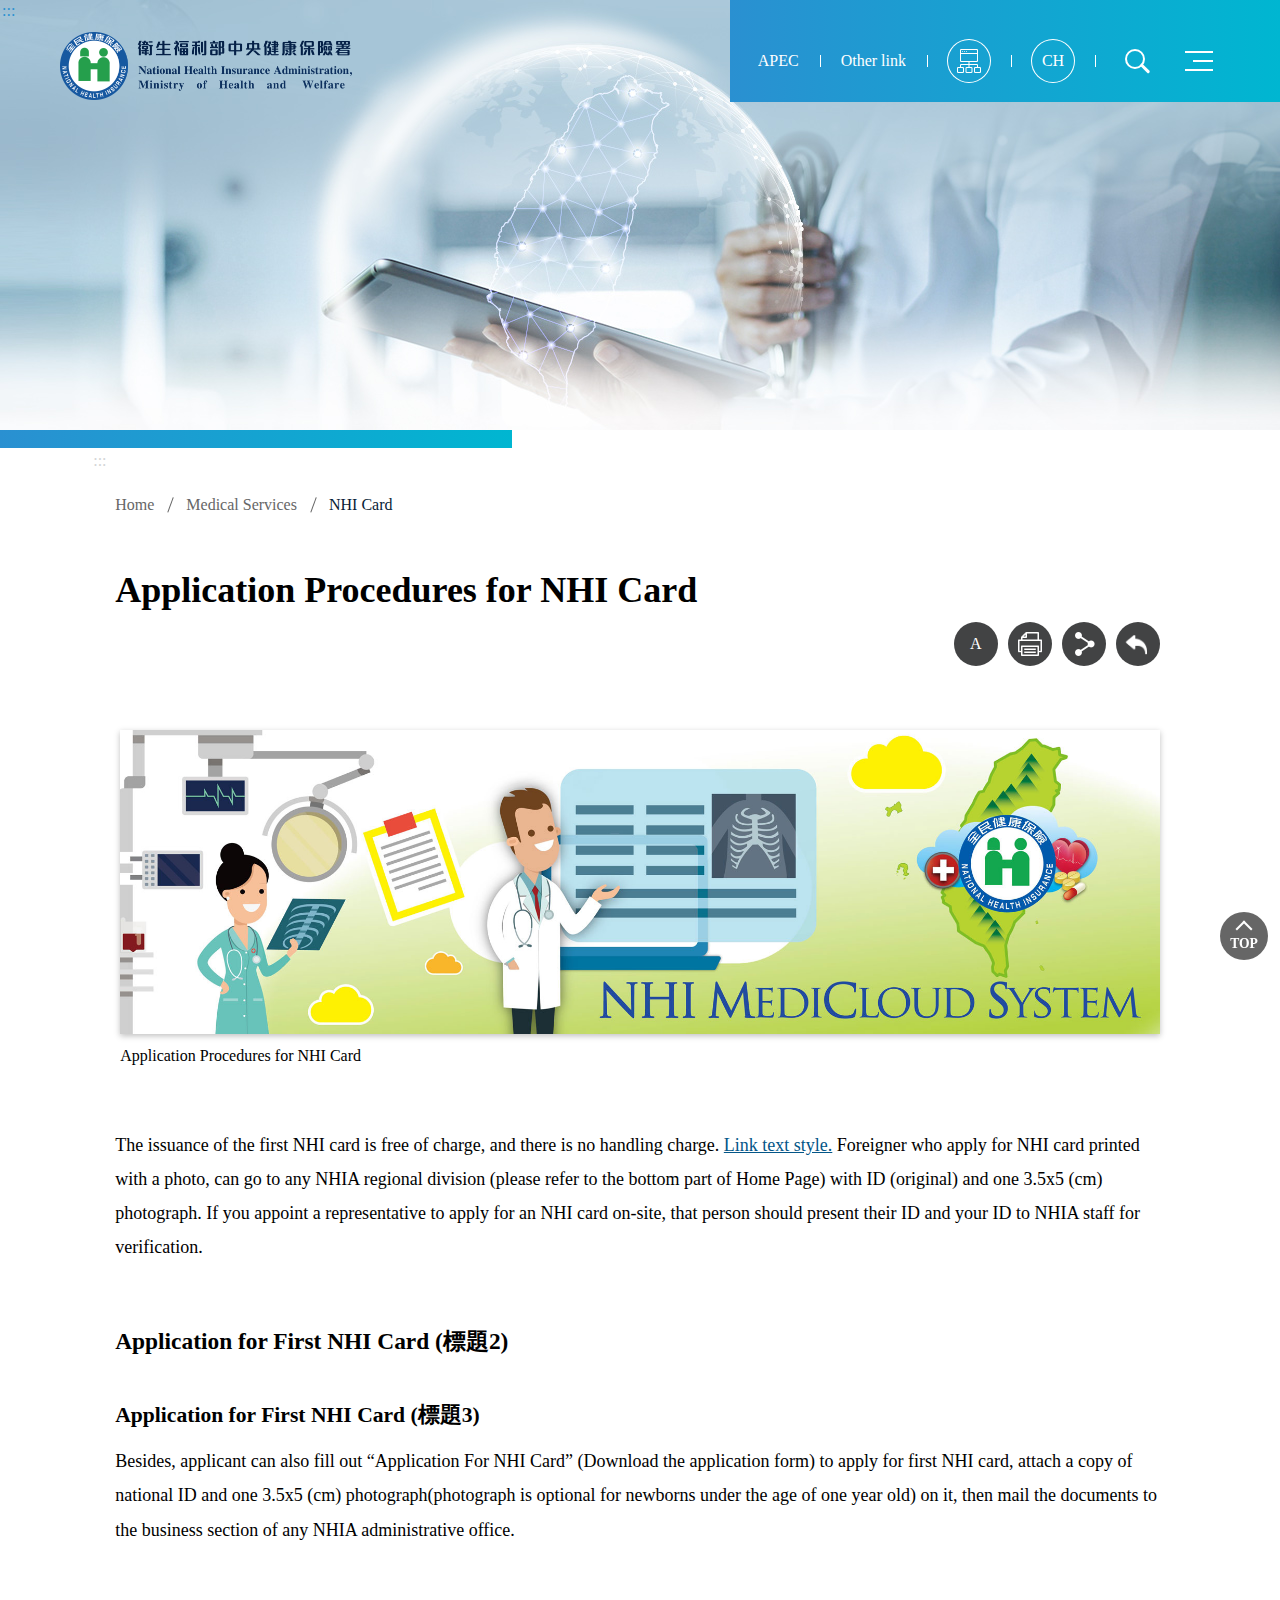
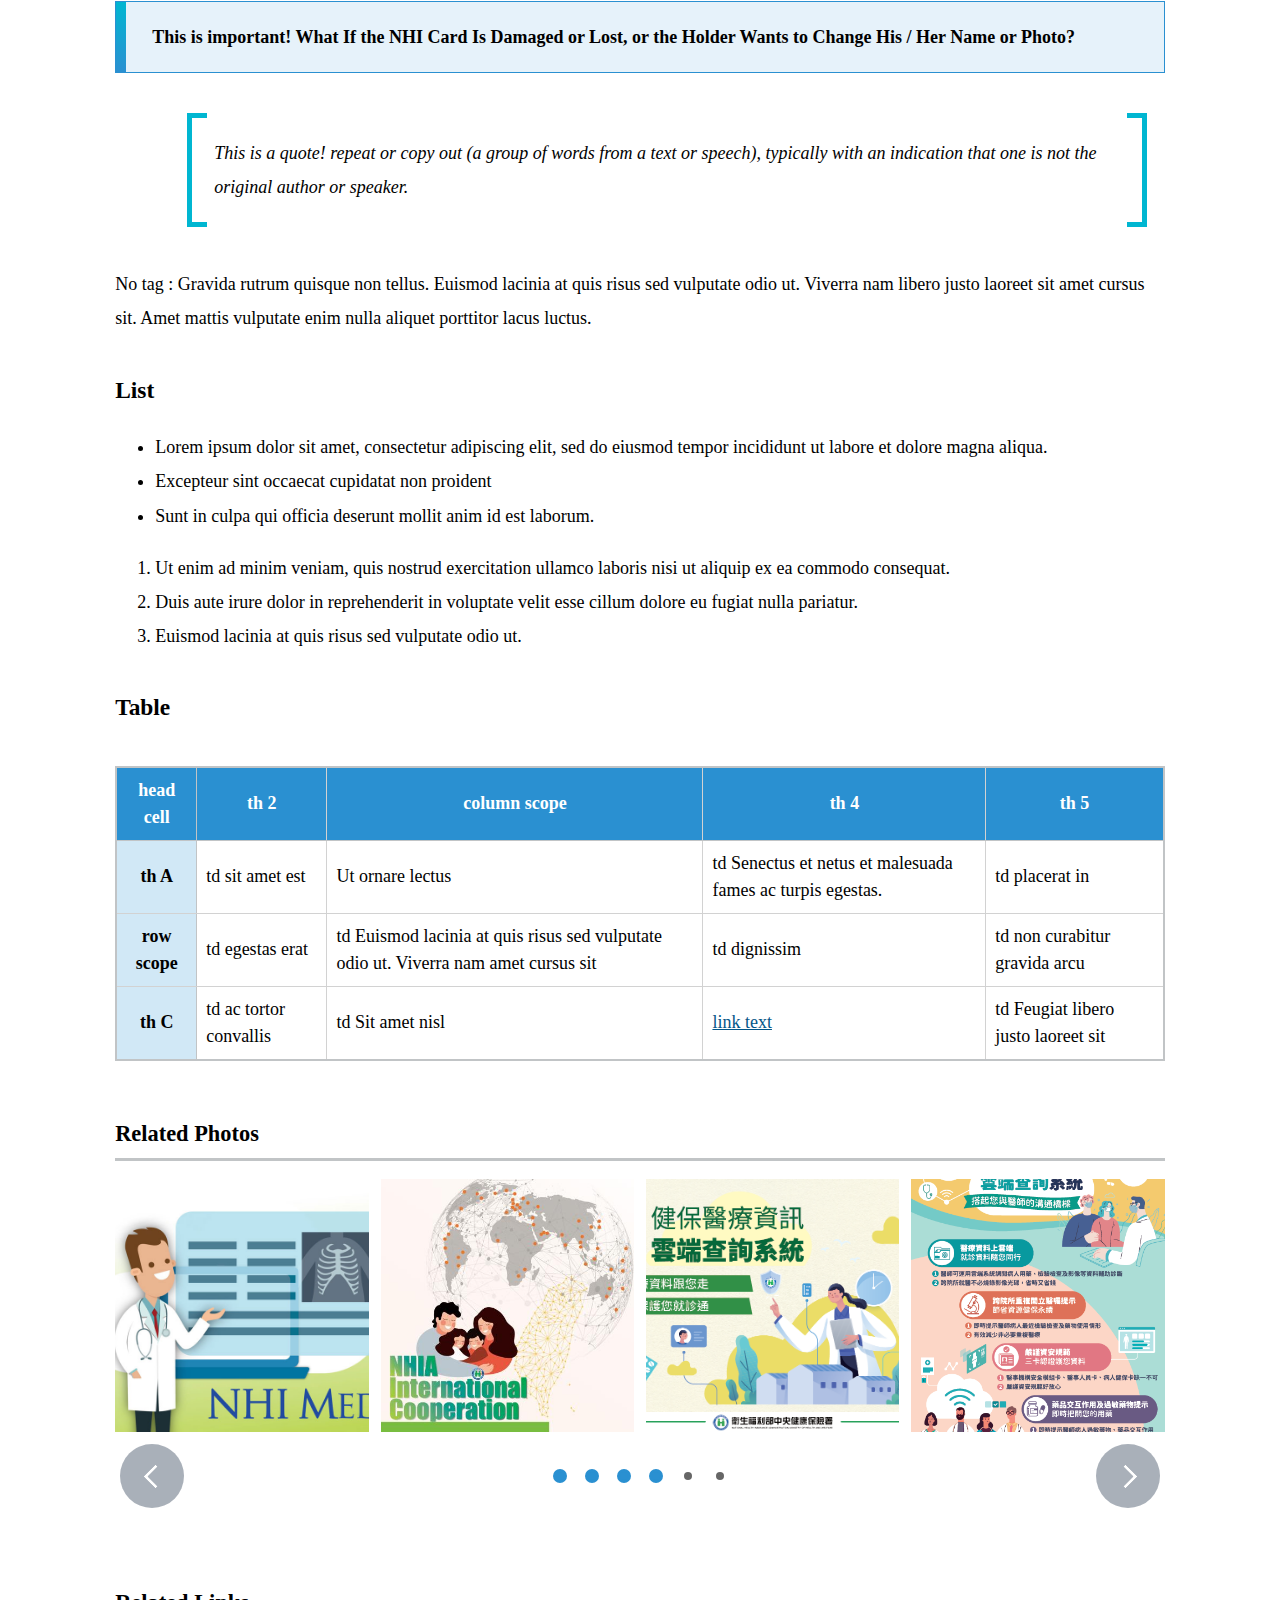
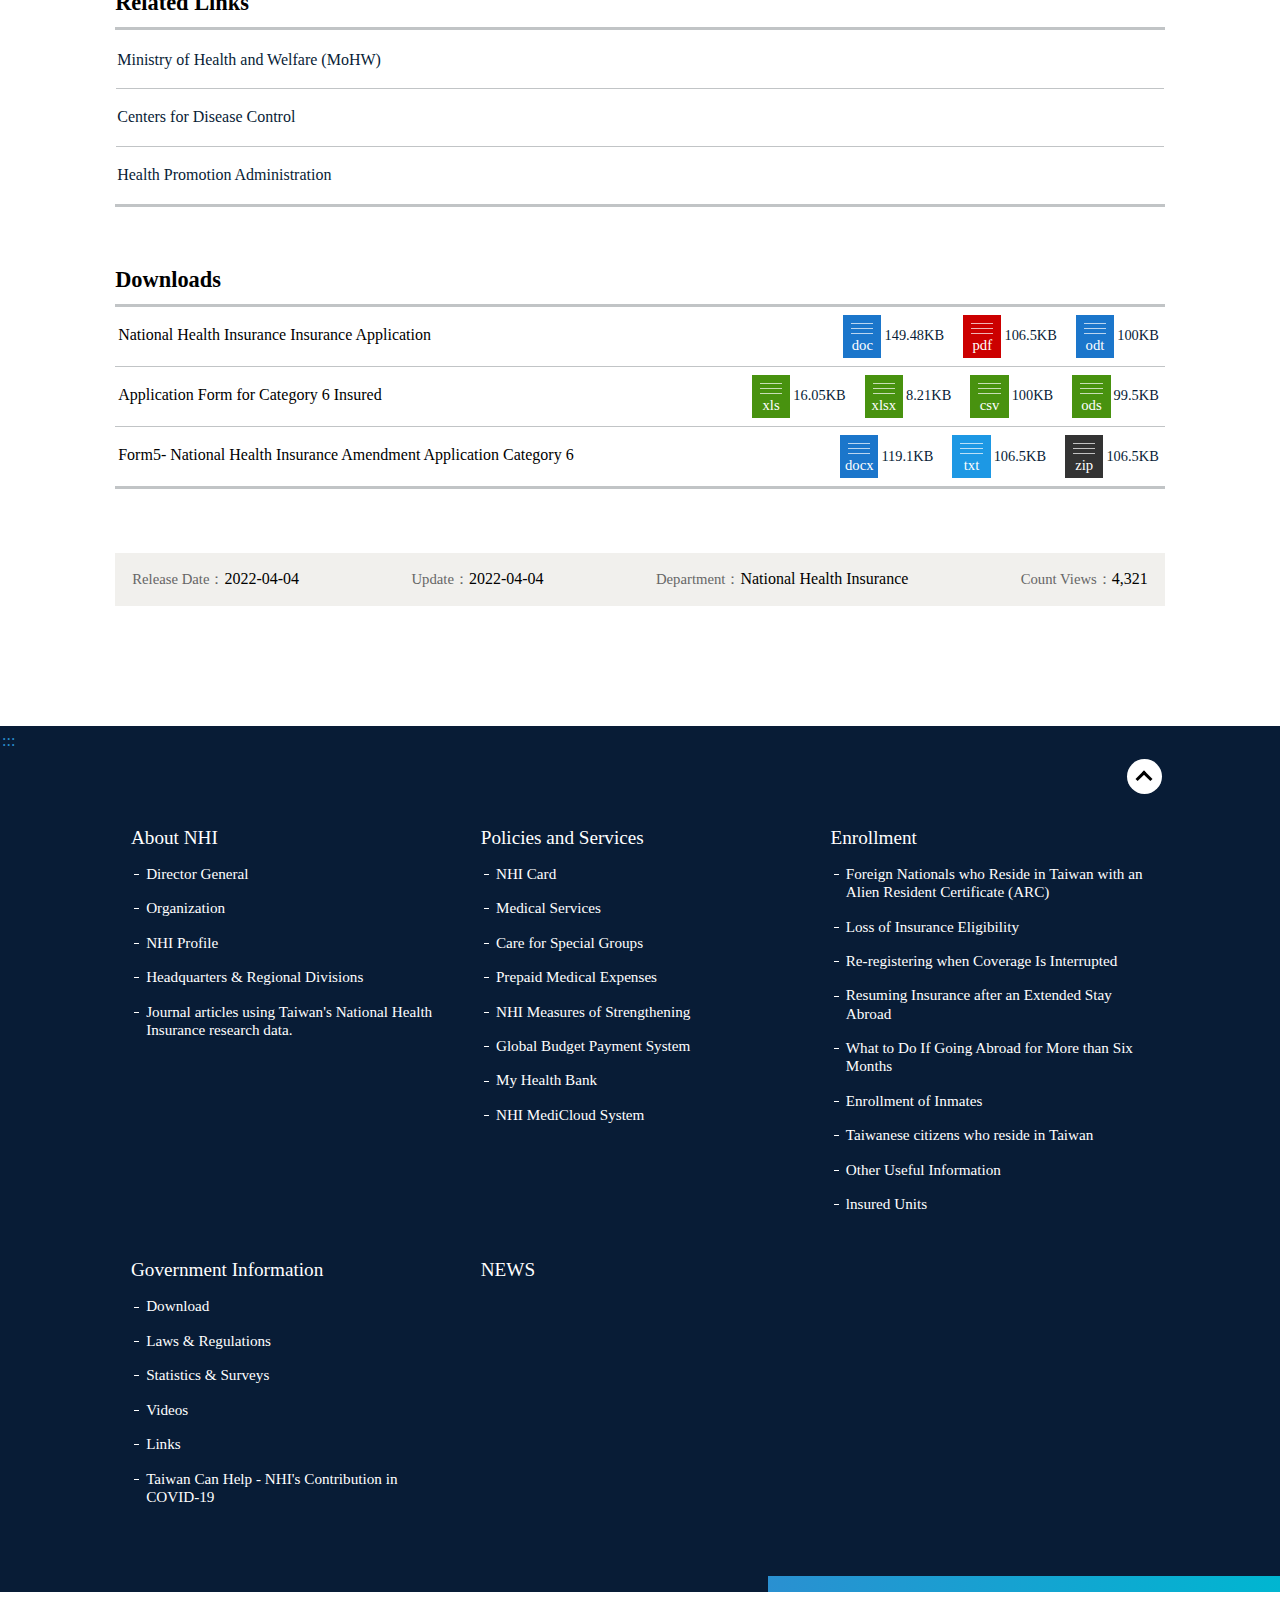
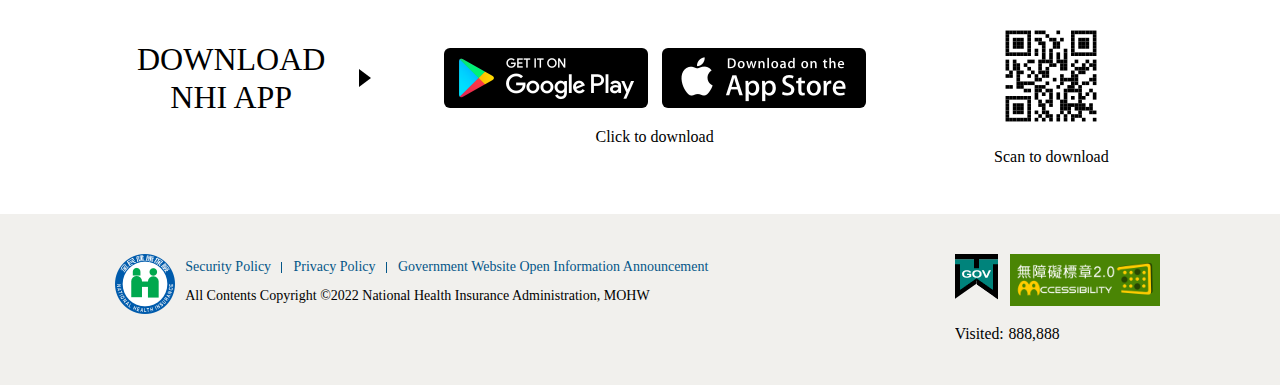
==== commit 636b7592: "補 print.css" ====
--- a/cp.html
+++ b/cp.html
@@ -8,15 +8,15 @@
   <link rel="shortcut icon" href="favicon.ico" type="image/vnd.microsoft.icon" />
   <link rel="icon" href="favicon.ico" type="image/vnd.microsoft.icon" />
 
-  <link rel="stylesheet" href="slick/slick.css"/><!-- slick 套件 -->
-  <link rel="stylesheet" href="css/style.css">
+  <link rel="stylesheet" href="slick/slick.css" /><!-- slick 套件 -->
+  <link rel="stylesheet" href="css/style.css" />
+  <link rel="stylesheet" media="print" href="css/print.css" />
 
   <script src="js/jquery-3.6.0.min.js"></script>
   <script src="slick/slick.min.js"></script><!-- slick 套件 -->
   <script src="js/jquery.touchSwipe.min.js"></script>
   <script src="js/uieffect.js"></script>
 
-  <link rel="shortcut icon" href="http://example.com/favicon.ico" type="image/vnd.microsoft.icon" />
 </head>
 <body>
   <a class="goCenter" href="#aC" tabindex="0">Jump to main content</a>
--- a/css/style.css
+++ b/css/style.css
@@ -1,2 +1,2 @@
-.main.inner,.siteTree>ul,.appDownload{width:92vw;margin:0 auto}@media screen and (min-width: 1000px){.main.inner,.siteTree>ul,.appDownload{width:82vw}}@media screen and (min-width: 1280px){.main.inner,.siteTree>ul,.appDownload{width:1049.6px}}.webHeader::after,.siteTree::after,.dataflow .flowList .flowItem::after,.timeLine .container::before,.np>ul>li>a:hover,.np>ul>li>a:focus{background-image:-webkit-gradient(linear, left top, right top, from(#2a90d1), to(#00b6d1));background-image:linear-gradient(90deg, #2a90d1, #00b6d1)}.contactInfo .cardBox .base,.cpArticle .emphasis::before{background-image:-webkit-gradient(linear, left bottom, left top, from(#2a90d1), to(#00b6d1));background-image:linear-gradient(0deg, #2a90d1, #00b6d1)}body{margin:0;padding:0;font-size:1em;font-family:'Times New Roman', Times, serif}body.noScroll{overflow:hidden;overflow-y:hidden}body *{-webkit-box-sizing:border-box;box-sizing:border-box}.main{position:relative;margin:0 auto}.main.inner{padding:60px 0 120px}.main.inner.smallFont{font-size:.9375em}.main.inner.largeFont{font-size:1.25em}a:focus{outline:none}.accesskey{display:none}@media screen and (min-width: 1000px){a.accesskey{display:block;z-index:9;position:absolute;left:0;top:0;margin:2px;text-decoration:none}a.accesskey:focus,a.accesskey:hover{outline:2px solid #00b6d1}.webHeader .accesskey{color:#2a90d1}.webFooter .accesskey{top:4px;color:#2a90d1}.main .accesskey{top:20px;left:-1.5em;color:#d3d5d6}}@media screen and (min-width: 1280px){.webHeader .accesskey,.webFooter .accesskey{left:calc(50vw - 1280px*.5)}}.more{text-align:center;margin:2em 0 0}.more a{display:inline-block;height:3.2em;line-height:3.2;padding:0 1.5em;background:#fff;color:#081c36;text-decoration:none;-webkit-box-shadow:#fff 0 0 0 0,rgba(0,0,0,0.15) 0 0 16px;box-shadow:#fff 0 0 0 0,rgba(0,0,0,0.15) 0 0 16px;border-radius:2em;-webkit-transition:.2s;transition:.2s}.more a:hover{-webkit-box-shadow:#fff 0 0 0 2px,rgba(0,0,0,0.2) 0 0 20px 2px;box-shadow:#fff 0 0 0 2px,rgba(0,0,0,0.2) 0 0 20px 2px}.more a:focus{-webkit-box-shadow:#00b6d1 0 0 0 2px,rgba(0,0,0,0.2) 0 0 10px;box-shadow:#00b6d1 0 0 0 2px,rgba(0,0,0,0.2) 0 0 10px}.goCenter{display:none}@media screen and (min-width: 1000px){.goCenter{display:block;position:absolute;top:-2em;left:0;z-index:99;padding:0 1em;margin-left:2em;border-radius:0 0 4px 4px;overflow:hidden;font-size:.9rem;height:1.6em;line-height:1.6;background-color:#2a90d1;color:#fff;text-decoration:none;outline:none;cursor:pointer;-webkit-transition:top .3s;transition:top .3s}.goCenter:focus{top:0}.goCenter:hover,.goCenter:focus{opacity:1}}@media screen and (min-width: 1280px){.goCenter{left:calc(50vw  - 1280px*.5)}}.searchCtrl{position:relative;width:52px;height:52px;border-radius:0;background-color:transparent;border:none;text-indent:-20em;overflow:hidden}.searchCtrl::before,.searchCtrl::after{content:'';position:absolute}.searchCtrl::before{left:calc(50% - 12px);top:calc(50% - 12px);width:16px;height:16px;border:2px solid #000;border-radius:50%}.searchCtrl::after{width:12px;height:3px;background-color:#000;border-radius:0 2px 2px 0;left:calc(50% + 2px);top:calc(50% + 6px);-webkit-transform:rotate(45deg);transform:rotate(45deg)}.searchCtrl:hover,.searchCtrl:focus{background-color:#00b6d1;-webkit-box-shadow:none;box-shadow:none}.searchCtrl:hover::before,.searchCtrl:focus::before{border-color:#fff}.searchCtrl:hover::after,.searchCtrl:focus::after{background-color:#fff}.searchCtrl:focus{-webkit-box-shadow:#00b6d1 0 0 0 2px;box-shadow:#00b6d1 0 0 0 2px}@media screen and (min-width: 1000px){.searchCtrl{width:42px;height:42px}.searchCtrl::before{border-color:#fff}.searchCtrl::after{background:#fff}}.menuCtrl,.sidebarCtrl{position:relative;text-indent:-20em;overflow:hidden;width:42px;height:42px;border-radius:0;border:none;-webkit-box-shadow:none;box-shadow:none;background-color:transparent}.menuCtrl::before,.menuCtrl::after,.sidebarCtrl::before,.sidebarCtrl::after{content:'';position:absolute;right:7px;height:2px;background:#fff;-webkit-transition:.2s;transition:.2s}.menuCtrl::before,.sidebarCtrl::before{top:11px;width:28px;-webkit-box-shadow:#fff 0 18px 0;box-shadow:#fff 0 18px 0}.menuCtrl::after,.sidebarCtrl::after{top:20px;width:20px}.sidebarCtrl{width:52px;height:52px;left:4px;z-index:990;border-radius:0;background-color:transparent;border:none}.sidebarCtrl::before,.sidebarCtrl::after{background-color:#000;right:12px}.sidebarCtrl::before{-webkit-box-shadow:#000 0 18px 0;box-shadow:#000 0 18px 0;top:16px}.sidebarCtrl::after{top:25px}.sidebarCtrl:hover,.sidebarCtrl:focus{background-color:#00b6d1;-webkit-box-shadow:none;box-shadow:none}.sidebarCtrl:hover::before,.sidebarCtrl:hover::after,.sidebarCtrl:focus::before,.sidebarCtrl:focus::after{background-color:#fff}.sidebarCtrl:hover::before,.sidebarCtrl:focus::before{-webkit-box-shadow:#fff 0 18px 0;box-shadow:#fff 0 18px 0}.sidebarCtrl.closeIt{background-color:#00b6d1}.sidebarCtrl.closeIt::before,.sidebarCtrl.closeIt::after{width:28px;right:12px;background-color:#fff}.sidebarCtrl.closeIt::before{-webkit-box-shadow:none;box-shadow:none;top:26px;-webkit-transform:rotate(45deg);transform:rotate(45deg)}.sidebarCtrl.closeIt::after{top:26px;-webkit-transform:rotate(-45deg);transform:rotate(-45deg)}.sidebarMask{display:none;z-index:980;position:fixed;left:0;right:0;top:0;bottom:0;background-color:rgba(0,0,0,0.8)}button.closeThis{position:relative;height:44px;width:44px;padding:0;margin:0;text-indent:-20em;overflow:hidden;background-color:rgba(0,0,0,0.8);-webkit-box-shadow:none;box-shadow:none;border:none}button.closeThis::before,button.closeThis::after{content:'';position:absolute;left:11px;top:21px;width:24px;height:2px;background-color:#fff}button.closeThis::before{-webkit-transform:rotate(45deg);transform:rotate(45deg)}button.closeThis::after{-webkit-transform:rotate(-45deg);transform:rotate(-45deg)}button.closeThis:hover{background-color:#206d9e;-webkit-box-shadow:none;box-shadow:none}button.closeThis:focus{background-color:#2a90d1;-webkit-box-shadow:#2a90d1 0 0 0 2px;box-shadow:#2a90d1 0 0 0 2px}.slick-arrow{position:absolute;top:50%;-webkit-transform:translateY(-50%);transform:translateY(-50%);z-index:9;width:64px;height:64px;border-radius:50%;text-indent:-20em;overflow:hidden;margin:0;border:none;background-color:rgba(8,28,54,0.35);cursor:pointer}.slick-arrow::before{content:'';position:absolute;width:14px;height:14px;left:50%;top:50%;margin-top:-8px;border:3px solid #fff;border-top:none;border-right:none;border-radius:1px;-webkit-transform:rotate(45deg);transform:rotate(45deg)}.slick-arrow.slick-prev{left:0}.slick-arrow.slick-prev::before{margin-left:-5px}.slick-arrow.slick-next{right:0}.slick-arrow.slick-next::before{-webkit-transform:rotate(225deg);transform:rotate(225deg);margin-left:-11px}.slick-arrow:hover,.slick-arrow:focus{background-color:rgba(8,28,54,0.8);-webkit-box-shadow:none;box-shadow:none}.slick-dots{margin:20px auto 5px;z-index:9;display:-webkit-box;display:-ms-flexbox;display:flex;-webkit-box-pack:center;-ms-flex-pack:center;justify-content:center;list-style:none;margin:0 auto;padding:0}.slick-dots li{-webkit-box-flex:0;-ms-flex:0 0 auto;flex:0 0 auto;margin:0 4px;padding:0}.slick-dots li button{width:8px;height:8px;border-radius:50%;padding:0;font-size:0;border:none;-webkit-box-shadow:none;box-shadow:none;background:#9ea3a5}.slick-dots li.slick-active button{background-color:#424344;-webkit-box-shadow:#424344 0 0 0 2px;box-shadow:#424344 0 0 0 2px}.diskBtn{position:absolute;top:50%;-webkit-transform:translateY(-50%);transform:translateY(-50%);z-index:9;width:64px;height:64px;border-radius:50%;text-indent:-20em;overflow:hidden;margin:0;border:none;background-color:rgba(8,28,54,0.35);cursor:pointer}.diskBtn::before{content:'';position:absolute;width:14px;height:14px;left:50%;top:50%;margin-top:-8px;border:3px solid #fff;border-top:none;border-right:none;border-radius:1px;-webkit-transform:rotate(45deg);transform:rotate(45deg)}.diskBtn.prev{left:0}.diskBtn.prev::before{margin-left:-5px}.diskBtn.next{right:0}.diskBtn.next::before{-webkit-transform:rotate(225deg);transform:rotate(225deg);margin-left:-11px}.diskBtn:hover,.diskBtn:focus{background-color:rgba(8,28,54,0.8);-webkit-box-shadow:none;box-shadow:none}.diskBtn:focus{-webkit-box-shadow:#fff 0 0 0 1px,#081c36 0 0 0 4px;box-shadow:#fff 0 0 0 1px,#081c36 0 0 0 4px}.playIcon{position:absolute;left:50%;top:50%;width:72px;height:72px;border-radius:50%;-webkit-transform:translate(-50%, -50%);transform:translate(-50%, -50%);background-color:rgba(0,0,0,0.5);-webkit-box-shadow:#fff 0 0 0 8px;box-shadow:#fff 0 0 0 8px}.playIcon::before{content:'';position:absolute;top:calc(50% - 20px);left:calc(50% - 9px);width:2px;height:2px;border-style:solid;border-color:transparent transparent transparent #fff;border-width:20px 0 20px 28px;-webkit-box-sizing:border-box;box-sizing:border-box;border-radius:3px}.playIcon:hover{background-color:rgba(200,0,0,0.9)}.videoThumb{position:relative}.videoThumb::before,.videoThumb::after{content:'';position:absolute;left:50%;top:50%;opacity:.7;-webkit-transition:.2s;transition:.2s}.videoThumb::before{width:44px;height:44px;border-radius:50%;margin:-22px 0 0 -22px;background-color:rgba(0,0,0,0.5);-webkit-box-shadow:#fff 0 0 0 4px;box-shadow:#fff 0 0 0 4px}.videoThumb::after{width:0;height:0;border-style:solid;border-width:10px 0 10px 15px;border-color:transparent transparent transparent #fff;margin:-10px 0 0 -4px}a:hover .videoThumb::before,a:hover .videoThumb::after{opacity:1}a:hover .videoThumb::before{background-color:rgba(204,0,0,0.8)}.goTop{position:fixed;bottom:-60px;right:12px;z-index:90;padding:15px 0 0;margin:0;width:48px;height:48px;line-height:1;font-size:.85rem;text-transform:uppercase;font-weight:bold;border:none;border-radius:50%;-webkit-box-shadow:rgba(255,255,255,0.4) 0 0 0 3px;box-shadow:rgba(255,255,255,0.4) 0 0 0 3px;background:rgba(0,0,0,0.6);color:#fff;-webkit-transition:background .2s, bottom 1.2s, -webkit-box-shadow .2s;transition:background .2s, bottom 1.2s, -webkit-box-shadow .2s;transition:background .2s, box-shadow .2s, bottom 1.2s;transition:background .2s, box-shadow .2s, bottom 1.2s, -webkit-box-shadow .2s}.goTop:hover,.goTop:focus{background:#000;-webkit-box-shadow:rgba(255,255,255,0.7) 0 0 0 3px;box-shadow:rgba(255,255,255,0.7) 0 0 0 3px}.goTop:focus{-webkit-box-shadow:#000 0 0 0 3px;box-shadow:#000 0 0 0 3px}.goTop::before{content:'';position:absolute;width:10px;height:10px;left:18px;top:11px;border:2px solid #fff;border-bottom:none;border-right:none;-webkit-transform:rotate(45deg);transform:rotate(45deg)}.goTop.show{bottom:30px;-webkit-transition:bottom .8s;transition:bottom .8s}@media screen and (min-width: 1426px){.goTop{right:calc(50% - 1280px/2 - 60px)}}kbd{display:inline-block;vertical-align:middle;margin:0 .1em;padding:0 .4em;height:1.7em;line-height:1.6;font-size:.938em;font-family:sans-serif;font-weight:bold;border:1px solid #c1c4c6;border-radius:0.2em;color:#081c36;background:#fff}.topLinks a{color:#fff;text-decoration:none;display:block}.topLinks ul{list-style:none;margin:0;padding:0}.topLinks>ul>li>a{height:42px;line-height:42px;text-align:center}.topLinks .langCh>a,.topLinks .sitemapIcon>a{width:42px;border-radius:50%;margin:0 auto;overflow:hidden;-webkit-box-shadow:#fff 0 0 0 1px;box-shadow:#fff 0 0 0 1px;-webkit-transition:.15s;transition:.15s}.topLinks .langCh>a:hover,.topLinks .langCh>a:focus,.topLinks .sitemapIcon>a:hover,.topLinks .sitemapIcon>a:focus{-webkit-box-shadow:#fff 0 0 0 2px;box-shadow:#fff 0 0 0 2px}.topLinks.langCh{font-size:1.2em}.topLinks .sitemapIcon>a{background:url(../images/icon_sitemap.png) no-repeat center center;background-size:24px;text-indent:-20em}@media screen and (min-width: 1000px){.topLinks{position:absolute;right:0;top:0;z-index:9;padding:40px 60px 20px 8px;background-image:-webkit-gradient(linear, left top, right top, from(#2a90d1), to(#00b6d1));background-image:linear-gradient(90deg, #2a90d1, #00b6d1)}.topLinks .menuCtrl,.topLinks .searchCtrl{position:relative;float:left;margin:0 0 0 20px}.topLinks>ul{display:block;float:left}.topLinks>ul>li{float:left;position:relative;margin:0 0 0 20px;padding:0 22px 0 0}.topLinks>ul>li::after{content:'';position:absolute;right:0;top:50%;width:1px;height:12px;margin-top:-6px;background-color:#fff}.topLinks>ul>li>a{display:block;overflow:hidden;position:relative;height:42px;line-height:42px}.topLinks>ul>li:not([class])>a::after{content:'';position:absolute;left:50%;bottom:11px;height:2px;width:0;background:#fff;-webkit-transition:.2s;transition:.2s}.topLinks>ul>li:not([class])>a:hover::after,.topLinks>ul>li:not([class])>a:focus::after{left:0;width:100%}.topLinks>ul::after{content:'';display:block;clear:both}}@media screen and (min-width: 1280px){.topLinks{right:calc(50vw - 1280px/2)}}.webHeader .topLinks ul{display:none}@media screen and (min-width: 1000px){.webHeader .topLinks ul{display:block}}.sidebar .topLinks .searchCtrl,.sidebar .topLinks .menuCtrl{display:none}.sidebar .topLinks>ul{position:relative;display:-webkit-box;display:-ms-flexbox;display:flex;-webkit-box-orient:horizontal;-webkit-box-direction:normal;-ms-flex-flow:row wrap;flex-flow:row wrap;-webkit-box-pack:center;-ms-flex-pack:center;justify-content:center;margin:20px auto 0;padding-bottom:60px;width:94%}.sidebar .topLinks>ul>li{-webkit-box-flex:1;-ms-flex:1 1 45%;flex:1 1 45%;margin:5px}.sidebar .topLinks>ul>li a{-webkit-box-shadow:rgba(255,255,255,0.5) 0 0 0 1px;box-shadow:rgba(255,255,255,0.5) 0 0 0 1px;-webkit-transition:.2s;transition:.2s}.sidebar .topLinks>ul>li a:hover,.sidebar .topLinks>ul>li a:focus{-webkit-box-shadow:#fff 0 0 0 1px;box-shadow:#fff 0 0 0 1px}.sidebar .topLinks>ul>li[class]{position:absolute;bottom:0}.sidebar .topLinks>ul>li[class].sitemapIcon{left:44px}.sidebar .topLinks>ul>li[class].langCh{right:44px}.webHeader{position:relative;padding:0;width:100vw;background-color:#bed7ea}.webHeader::after{content:'';position:absolute;left:0;bottom:-8px;height:8px;width:72vw}.webHeader h1{position:absolute;z-index:19;width:calc(100% - 100px);margin:0 50px;padding:8px 0;font-size:1rem}.webHeader h1 a{display:block}.webHeader h1 a:focus img{-webkit-box-shadow:#00b6d1 0 0 0 2px inset;box-shadow:#00b6d1 0 0 0 2px inset}.webHeader h1 img{display:block;height:51px;margin:0 auto;-o-object-fit:contain;object-fit:contain;-o-object-position:left;object-position:left}.webHeader .searchCtrl,.webHeader .sidebarCtrl{position:absolute;top:4px}.webHeader .sidebarCtrl{left:4px}.webHeader .searchCtrl{right:4px;z-index:9}.webHeader .menuCtrl{display:none}.webHeader .headerImg{display:block;height:67px}.webHeader .headerImg img{display:none}@media screen and (min-width: 1000px){.webHeader::after{bottom:-18px;height:18px;width:40vw}.webHeader h1{position:absolute;z-index:9;width:auto;left:60px;margin:0;padding-top:32px}.webHeader h1 img{height:68px;margin:0}.webHeader .sidebarCtrl{display:none}.webHeader .menuCtrl{display:block}.webHeader .searchCtrl{position:relative;right:auto;top:0}.webHeader .menuCtrl:hover,.webHeader .searchCtrl:hover{background-color:transparent;-webkit-box-shadow:rgba(255,255,255,0.5) 0 0 0 1px;box-shadow:rgba(255,255,255,0.5) 0 0 0 1px}.webHeader .menuCtrl:focus,.webHeader .searchCtrl:focus{background-color:transparent;-webkit-box-shadow:#fff 0 0 0 1px;box-shadow:#fff 0 0 0 1px}.webHeader .headerImg{width:100%;height:430px}.webHeader .headerImg img{display:block;margin:0 auto;width:100%;height:100%;-o-object-fit:cover;object-fit:cover}}@media screen and (min-width: 1280px){.webHeader h1{left:calc( 50vw - 1280px/2 + 60px)}}.search{display:none;position:absolute;top:67px;left:auto;right:0;z-index:8;width:100vw;max-width:500px;padding:24px 5vw 10px;-webkit-transform:translateX(100%);transform:translateX(100%);background:#424344;color:#ccc;-webkit-transition:-webkit-transform .5s;transition:-webkit-transform .5s;transition:transform .5s;transition:transform .5s, -webkit-transform .5s}.search.reveal{-webkit-transform:translateX(0);transform:translateX(0)}.search a{color:#fff}.search input[type="text"],.search input[type="button"],.search input[type="submit"]{float:left;padding:0 .5em;margin:0;font-size:inherit;height:2.6em;line-height:2.6;border:none;border-radius:0;-webkit-box-shadow:#00b6d1 0 0 0 2px;box-shadow:#00b6d1 0 0 0 2px}.search input[type="text"]{width:calc(100% - 5em - 2px);max-width:24em;margin-right:2px;background-color:#fff}.search input[type="text"]:focus{-webkit-box-shadow:#00b6d1 0 0 0 2px,#000 0 0 0 1px inset;box-shadow:#00b6d1 0 0 0 2px,#000 0 0 0 1px inset}.search input[type="button"],.search input[type="submit"]{width:5em;background-color:#00b6d1}.search input[type="button"]:hover,.search input[type="submit"]:hover{background-color:#2a90d1;-webkit-box-shadow:#00b6d1 0 0 0 2px;box-shadow:#00b6d1 0 0 0 2px}.search input[type="button"]:focus,.search input[type="submit"]:focus{background-color:#2a90d1;-webkit-box-shadow:#00b6d1 0 0 0 2px,rgba(255,255,255,0.8) 0 0 0 1px inset;box-shadow:#00b6d1 0 0 0 2px,rgba(255,255,255,0.8) 0 0 0 1px inset}.search .hotKeywords{clear:both;padding-top:14px}.search .hotKeywords .label{display:inline-block;margin-right:.4em;line-height:1.1;vertical-align:top}.search .hotKeywords ul{list-style:none;margin:0;padding:0;display:inline-block;line-height:1.1}.search .hotKeywords li{margin:0 1em .4em 0;float:left}.search .hotKeywords li a{display:block;text-decoration:none;cursor:pointer}.search .hotKeywords li a:hover,.search .hotKeywords li a:focus{text-decoration:underline}.search .skip{position:absolute;right:0;width:1px;height:1px;padding:0;opacity:0}@media screen and (min-width: 1000px){.search{top:100px;right:0;left:auto;width:420px;padding:30px 30px 12px;background:rgba(66,67,68,0.85);-webkit-transform:translateX(0) translateY(-100%);transform:translateX(0) translateY(-100%);-webkit-transition:-webkit-transform .5s;transition:-webkit-transform .5s;transition:transform .5s;transition:transform .5s, -webkit-transform .5s}.search.reveal{-webkit-transform:translateY(0);transform:translateY(0)}}@media screen and (min-width: 1280px){.search{right:calc( 50vw - 1280px/2)}}.webFooter{position:relative;padding:0;margin:0 auto}.webFooter a{text-decoration:none}.webFooter .base{position:relative;padding:40px 4vw;font-size:.875em;line-height:1.5;background:#f1f0ed}.webFooter .base p{margin:0}.webFooter .copyright{margin:0 0 2em;padding:5px 0 0 70px;min-height:60px;background:url(../images/nhiLogo.png) no-repeat 0 0;background-size:60px}.webFooter .copyright ul{list-style:none;margin:0 0 .3em;padding:0;line-height:1.1;overflow:hidden}.webFooter .copyright li{float:left;position:relative;padding:0 .8em 0 0;margin:0 .8em .4em 0}.webFooter .copyright li a{display:block;color:#045688;border-bottom:1px solid transparent}.webFooter .copyright li a:hover,.webFooter .copyright li a:focus{border-color:#045688}.webFooter .copyright li::after{content:'';position:absolute;right:0;top:.2em;height:.8em;width:1px;background-color:#045688;vertical-align:middle}.webFooter .copyright li:last-child::after{display:none}.webFooter .others{list-style:none;margin:0;padding:0;overflow:hidden}.webFooter .others li a,.webFooter .others li img{display:block}.webFooter .others .egov{float:left;margin-right:12px}.webFooter .others .egov img{width:43px}.webFooter .others .badgeA{float:left}.webFooter .others .badgeA img{width:150px}.webFooter .others .visited{clear:both;padding:1em 0 0;white-space:nowrap;font-size:1.125em}.webFooter .others .visited::before{content:attr(title) ":";display:inline-block;margin-right:.3em}@media screen and (min-width: 700px){.webFooter .others .badgeA{margin-right:12px}.webFooter .others .visited{clear:none}}@media screen and (min-width: 1000px){.webFooter .base{padding-left:9vw;padding-right:9vw;display:-webkit-box;display:-ms-flexbox;display:flex;-webkit-box-orient:horizontal;-webkit-box-direction:normal;-ms-flex-flow:row nowrap;flex-flow:row nowrap;-webkit-box-pack:justify;-ms-flex-pack:justify;justify-content:space-between}.webFooter .base .copyright{-webkit-box-flex:0;-ms-flex:0 1 calc(100% - 230px);flex:0 1 calc(100% - 230px)}.webFooter .base .copyright p{margin-top:0}.webFooter .base .others{-webkit-box-flex:0;-ms-flex:0 0 210px;flex:0 0 210px}.webFooter .base .others .badgeA{margin-right:0}.webFooter .base .others .visited{clear:both;width:100%}}@media screen and (min-width: 1280px){.webFooter .base{padding-left:calc(50vw - 1280px*.41);padding-right:calc(50vw - 1280px*.41)}}.fatFootCtrl{position:absolute;right:4vw;top:30px;z-index:9;width:35px;height:35px;padding:0;border-radius:50%;background:#fff;text-indent:-10em;overflow:hidden;border:none;-webkit-transition:background .2s;transition:background .2s}.fatFootCtrl:hover,.fatFootCtrl:focus{-webkit-box-shadow:#00b6d1 0 0 0 2px;box-shadow:#00b6d1 0 0 0 2px;outline:none;background-color:#00b6d1}.fatFootCtrl:hover::before,.fatFootCtrl:focus::before{border-color:#fff}.fatFootCtrl::before{content:'';position:absolute;left:50%;top:50%;width:9px;height:9px;margin:-4px auto auto -6px;border:3px solid #000;border-right:none;border-bottom:none;-webkit-transform:rotate(45deg);transform:rotate(45deg);-webkit-transition:-webkit-transform .4s;transition:-webkit-transform .4s;transition:transform .4s;transition:transform .4s, -webkit-transform .4s}.fatFootCtrl.closed::before{-webkit-transform:rotate(225deg);transform:rotate(225deg);margin-top:-8px}@media screen and (min-width: 1000px){.fatFootCtrl{right:9vw}}@media screen and (min-width: 1280px){.fatFootCtrl{right:calc(50vw - 1280px*.41)}}.siteTree{position:relative;z-index:2;margin:0 auto;padding:80px 0 60px;font-size:1.2rem;background:#081c36;color:#fff}.siteTree ul{list-style:none;margin:0 auto;padding:0;line-height:1.2}.siteTree>ul>li{padding:0;margin:0 auto 2em}.siteTree>ul>li a{display:block;position:relative;border-bottom:1px solid transparent;-webkit-transition:.2s;transition:.2s;color:#fff}.siteTree>ul>li a:hover,.siteTree>ul>li a:focus{border-bottom-color:#fff}.siteTree>ul>li>ul{font-size:.95rem}.siteTree>ul>li>ul>li{margin:1em 0}.siteTree>ul>li>ul>li>a{padding-left:1em;position:relative}.siteTree>ul>li>ul>li>a::before{content:'';width:5px;height:1px;background:#fff;position:absolute;left:.2em;top:.6em}.siteTree>ul>li>ul ul{display:none}.siteTree::after{content:'';position:absolute;right:0;bottom:0;width:60%;height:16px;background-color:#2a90d1}@media screen and (min-width: 700px){.siteTree>ul{display:-webkit-box;display:-ms-flexbox;display:flex;-webkit-box-orient:horizontal;-webkit-box-direction:normal;-ms-flex-flow:row wrap;flex-flow:row wrap}.siteTree>ul>li{-webkit-box-flex:0;-ms-flex:0 0 44%;flex:0 0 44%;margin:1em 3% .5em}}@media screen and (min-width: 1000px){.siteTree>ul>li{-ms-flex-preferred-size:30.33%;flex-basis:30.33%;margin-left:1.5%;margin-right:1.5%}.siteTree::after{width:40%}}.appDownload{padding:3em 0;background-color:#fff}.appDownload h2{font-size:2rem;line-height:1.2;text-align:center;font-weight:normal;margin:0 0 20px}.appDownload .appLink{list-style:none;margin:0 0 15px;padding:0;text-align:center}.appDownload .appLink li{margin:8px auto}.appDownload .appLink li img{height:60px;width:100%;-o-object-fit:contain;object-fit:contain}.appDownload .appLink::after{content:attr(title);display:block;margin:1em auto 0}.appDownload .qrCode img{display:block;width:240px;max-width:100%;margin:0 auto}.appDownload .qrCode::after{content:attr(title);display:block;text-align:center;margin:12px 0 0}@media screen and (min-width: 700px){.appDownload{display:-webkit-box;display:-ms-flexbox;display:flex;-webkit-box-orient:horizontal;-webkit-box-direction:normal;-ms-flex-flow:row wrap;flex-flow:row wrap;-webkit-box-pack:center;-ms-flex-pack:center;justify-content:center;-webkit-box-align:center;-ms-flex-align:center;align-items:center;padding:1.5em 0;margin:0 auto}.appDownload h2{-webkit-box-flex:0;-ms-flex:0 0 100%;flex:0 0 100%}.appDownload .appLink,.appDownload .qrCode{-webkit-box-flex:1;-ms-flex:1 1 50%;flex:1 1 50%}}@media screen and (min-width: 1000px){.appDownload{-ms-flex-wrap:nowrap;flex-wrap:nowrap;-webkit-box-align:start;-ms-flex-align:start;align-items:flex-start;padding:3em 0}.appDownload h2{-webkit-box-flex:0;-ms-flex:0 1 8em;flex:0 1 8em;position:relative;margin:0;padding:0 24px 0 0}.appDownload h2::after{content:'';position:absolute;right:0;top:50%;margin-top:-9px;width:0;height:0;border-style:solid;border-width:9px 0 9px 12px;border-color:transparent transparent transparent #000}.appDownload .appLink{-webkit-box-flex:1;-ms-flex:1 0 460px;flex:1 0 460px;white-space:nowrap;padding-top:8px}.appDownload .appLink li{display:inline-block;margin:0 5px}.appDownload .appLink li a{display:block;border-radius:6px;overflow:hidden}.appDownload .appLink li img{display:block;height:60px}.appDownload .qrCode{-webkit-box-flex:1;-ms-flex:1 1 auto;flex:1 1 auto;margin-top:-1.5em}.appDownload .qrCode img{width:120px;height:120px;-o-object-fit:contain;object-fit:contain}}.menu ul{list-style:none;margin:0;padding:0;line-height:1.4}.menu ul li{margin:0;padding:0}.menu ul a{display:block;position:relative;text-decoration:none}.sidebar{position:fixed;z-index:990;width:280px;margin-left:-280px;top:67px;bottom:0;overflow:auto;background:#424344;color:#fff;-webkit-transition:.5s;transition:.5s}.sidebar.reveal{margin-left:0}.sidebar .menu>ul{border-bottom:3px solid #00b6d1;font-size:1.2rem}.sidebar .menu>ul li a{position:relative;color:#fff;text-decoration:none}.sidebar .menu>ul li a:hover{background-color:rgba(0,0,0,0.6)}.sidebar .menu>ul li.hasChild>a{padding-right:36px}.sidebar .menu>ul li.hasChild>a::after{content:'';position:absolute;right:15px;top:1.2em;width:8px;height:8px;border:2px solid #00b6d1;-webkit-transform:rotate(45deg);transform:rotate(45deg);border-left:none;border-top:none;-webkit-transition:.2s;transition:.2s}.sidebar .menu>ul li.hasChild.closeIt>a::after{-webkit-transform:rotate(225deg);transform:rotate(225deg);top:1.5em}.sidebar .menu>ul li ul{display:none;font-size:1rem;border-top:1px solid rgba(255,255,255,0.2)}.sidebar .menu>ul li ul li a{padding:.9em .8em .8em 36px}.sidebar .menu>ul li ul li a::before{content:'';position:absolute;left:1.2rem;top:1.5em;width:8px;height:2px;background-color:#fff}.sidebar .menu>ul li ul ul{margin-left:32px;border-top:none}.sidebar .menu>ul li ul ul a{padding-left:22px}.sidebar .menu>ul li ul ul a::before{left:7px;height:1px}.sidebar .menu>ul>li{border-bottom:1px solid rgba(255,255,255,0.4)}.sidebar .menu>ul>li:last-child{border-bottom:none}.sidebar .menu>ul>li>a{position:relative;padding:.9em .8em .8em;-webkit-transition:.2s;transition:.2s}.sidebar .menu .closeThis,.sidebar .menu .skip{display:none}@media screen and (min-width: 1000px){.sidebar{display:none}}.webHeader .menu{display:none;position:fixed;left:0;right:0;top:0;bottom:0;z-index:990;padding:60px 5vw;overflow-y:auto;background-color:rgba(0,0,0,0.85);color:#fff}.webHeader .menu a{color:#fff}.webHeader .menu>ul{display:-webkit-box;display:-ms-flexbox;display:flex;-webkit-box-orient:horizontal;-webkit-box-direction:normal;-ms-flex-flow:row wrap;flex-flow:row wrap;margin:0 auto}.webHeader .menu>ul>li{-webkit-box-flex:0;-ms-flex:0 0 28%;flex:0 0 28%;margin:0 2.5% 2em;font-size:1.5rem}.webHeader .menu>ul>li>a{border-bottom:1px solid #00b6d1}.webHeader .menu>ul>li>a::after{content:'';position:absolute;left:0;right:0;bottom:0;height:0;background-color:#00b6d1;-webkit-transition:height .15s;transition:height .15s}.webHeader .menu>ul>li>a:hover::after,.webHeader .menu>ul>li>a:focus::after{height:2px}.webHeader .menu>ul>li>ul{margin:1em 0 0}.webHeader .menu>ul>li>ul>li>a{padding:.5em 0 .1em 22px;border-bottom:1px solid transparent}.webHeader .menu>ul>li>ul>li>a::before{content:'';position:absolute;left:3px;top:1.2em;width:8px;height:2px;background:#fff;-webkit-transition:.15s;transition:.15s}.webHeader .menu>ul>li>ul>li>a:hover,.webHeader .menu>ul>li>ul>li>a:focus{border-color:rgba(255,255,255,0.6)}.webHeader .menu>ul>li>ul>li>a:hover::before,.webHeader .menu>ul>li>ul>li>a:focus::before{height:8px;-webkit-transform:translateY(-4px);transform:translateY(-4px)}.webHeader .menu>ul>li>ul>li+li{margin-top:4px}.webHeader .menu>ul ul{font-size:1.1rem}.webHeader .menu>ul ul ul{display:none}.webHeader .menu .closeThis{display:block;position:absolute;right:5px;top:5px;border-radius:0;background-color:transparent;border:none;-webkit-box-shadow:none;box-shadow:none}.webHeader .menu .closeThis:hover{background-color:#2a90d1}.webHeader .menu .closeThis:focus{background-color:#00b6d1;-webkit-box-shadow:#00b6d1 0 0 0 2px;box-shadow:#00b6d1 0 0 0 2px}.webHeader .menu .skip{display:block;position:absolute;right:0;width:1px;height:1px;padding:0;opacity:0}@media screen and (min-width: 1280px){.webHeader .menu>ul{width:1152px}}form{margin:0;padding:0}label{display:inline-block;font-weight:normal;cursor:pointer}input,textarea,select,button{font-size:inherit;font-family:inherit;-webkit-box-sizing:border-box;box-sizing:border-box;outline:none}input:focus,textarea:focus,select:focus,button:focus{outline:none}input[type="text"],input[type="date"],input[type="datetime-local"],input[type="email"],input[type="file"],input[type="month"],input[type="number"],input[type="password"],input[type="search"],input[type="tel"],input[type="time"],input[type="url"],input[type="week"],textarea{appearance:none;-webkit-appearance:none;-moz-appearance:none;height:2.8em;line-height:2.8;padding:0 .8em;margin:3px;vertical-align:middle;border:1px solid #d2d2d2;background-color:#fff;border-radius:0}input:hover[type="text"],input:hover[type="date"],input:hover[type="datetime-local"],input:hover[type="email"],input:hover[type="file"],input:hover[type="month"],input:hover[type="number"],input:hover[type="password"],input:hover[type="search"],input:hover[type="tel"],input:hover[type="time"],input:hover[type="url"],input:hover[type="week"],textarea:hover{border-color:#00b6d1}input:focus[type="text"],input:focus[type="date"],input:focus[type="datetime-local"],input:focus[type="email"],input:focus[type="file"],input:focus[type="month"],input:focus[type="number"],input:focus[type="password"],input:focus[type="search"],input:focus[type="tel"],input:focus[type="time"],input:focus[type="url"],input:focus[type="week"],textarea:focus{border-color:#00b6d1;-webkit-box-shadow:#00b6d1 0 0 0 1px;box-shadow:#00b6d1 0 0 0 1px}select{appearance:none;-webkit-appearance:none;-moz-appearance:none;height:2.8em;line-height:2.8;padding:0 32px 0 .8em;margin:3px;vertical-align:middle;border:1px solid #d2d2d2;background:#fff url(../images/selectArrow.svg) no-repeat right 6px top 0.7em;background-size:24px auto;border-radius:0;cursor:pointer}select:hover{border-color:#c1c4c6}select:focus{border-color:#00b6d1;-webkit-box-shadow:#00b6d1 0 0 0 1px;box-shadow:#00b6d1 0 0 0 1px}input[type="text"].fullWidth,input[type="date"].fullWidth,input[type="datetime-local"].fullWidth,input[type="email"].fullWidth,input[type="file"].fullWidth,input[type="month"].fullWidth,input[type="number"].fullWidth,input[type="password"].fullWidth,input[type="search"].fullWidth,input[type="tel"].fullWidth,input[type="time"].fullWidth,input[type="url"].fullWidth,input[type="week"].fullWidth{width:calc(100% - 6px)}select.fullWidth{width:calc(100% - 6px)}.button>a,button,input[type="submit"],input[type="reset"],input[type="button"]{appearance:none;-webkit-appearance:none;-moz-appearance:none;height:3.2em;line-height:3.1em;padding:0 1em;margin:3px;vertical-align:middle;border:1px solid #2a90d1;background-color:#2a90d1;color:#fff;border-radius:3px;cursor:pointer;-webkit-transition:.2s;transition:.2s}.button>a:hover,.button>a:focus,button:hover,button:focus,input[type="submit"]:hover,input[type="submit"]:focus,input[type="reset"]:hover,input[type="reset"]:focus,input[type="button"]:hover,input[type="button"]:focus{background-color:#206d9e;border-color:transparent;-webkit-box-shadow:#206d9e 0 0 0 2px;box-shadow:#206d9e 0 0 0 2px}input[type="reset"]{background-color:#fff;color:#081c36;border-color:#c1c4c6}input[type="reset"]:hover,input[type="reset"]:focus{background-color:#fff}.button{display:inline-block;vertical-align:middle}.button>a{display:block;text-decoration:none;text-align:center;white-space:nowrap}textarea{resize:vertical;line-height:1.6;height:8em;width:calc(100% - 6px)}input[type="radio"],input[type="checkbox"]{-webkit-appearance:none;-moz-appearance:none;appearance:none;margin:1px 10px 0 4px;width:1em;height:1em;line-height:1;border:1px solid #434242;vertical-align:middle;-webkit-transition:.1s;transition:.1s}input[type="radio"]{border-radius:50%}input[type="radio"]:focus,input[type="radio"]:checked{border-width:2px;border-color:#fff;-webkit-box-shadow:#206d9e 0 0 0 3px;box-shadow:#206d9e 0 0 0 3px;background-color:#206d9e}input[type="radio"]:checked:focus{-webkit-box-shadow:#fff 0 0 0 1px,#206d9e 0 0 0 4px;box-shadow:#fff 0 0 0 1px,#206d9e 0 0 0 4px}input[type="checkbox"]{border-radius:3px}input[type="checkbox"]:focus{-webkit-box-shadow:#206d9e 0 0 0 2px;box-shadow:#206d9e 0 0 0 2px;border-color:#fff}input[type="checkbox"]:checked{background:#206d9e url(../images/icon_check.svg) no-repeat center 0.05em;background-size:96%;-webkit-box-shadow:#206d9e 0 0 0 2px;box-shadow:#206d9e 0 0 0 2px;border-color:transparent}input[type="checkbox"]:checked:focus{-webkit-box-shadow:#fff 0 0 0 2px,#206d9e 0 0 0 4px;box-shadow:#fff 0 0 0 2px,#206d9e 0 0 0 4px}select[disabled],textarea[disabled],textarea[disabled]:hover,textarea[disabled]:focus,input[disabled],input[disabled]:hover,input[disabled]:focus{background-color:#d3d5d6;border-color:#d2d2d2;color:#777;-webkit-box-shadow:none;box-shadow:none}textarea[readonly],textarea[readonly]:hover,textarea[readonly]:focus,input[readonly],input[readonly]:hover,input[readonly]:focus{background-color:#d3d5d6;border-color:#d2d2d2;-webkit-box-shadow:none;box-shadow:none}select[disabled],input[disabled]{color:#999}button[disabled],button.disabled,input[type="button"][disabled],input[type="submit"][disabled],button[disabled]:hover,input[type="submit"][disabled]:hover,button[disabled]:focus,input[type="submit"][disabled]:focus{background-color:#f1f0ed;color:#999;-webkit-box-shadow:none;box-shadow:none;cursor:default}fieldset{border:1px solid #d2d2d2;border-radius:8px}fieldset+fieldset{margin-top:1em}fieldset legend{font-weight:normal;font-size:1.4em;padding:9px .8em 8px;margin:0 0 .5em;line-height:1.1;border:2px solid #d2d2d2;border-radius:2em}@media screen and (min-width: 1000px){fieldset legend{margin-bottom:1em}}.required{font-size:1.3em;line-height:.6;margin-right:3px;text-decoration:none;color:#d00}table.formLayout{border-collapse:collapse;width:100%;line-height:1.3;padding:0;margin:0 auto}table.formLayout td{padding:4px 0}table.formLayout td:nth-child(odd){padding:1.2em 1em 0 0;width:9em;vertical-align:top;text-align:right}table.formLayout td:nth-child(even){padding-right:0}@media screen and (max-width: 699px){table.formLayout{display:block;width:auto}table.formLayout tbody{display:block}table.formLayout tr,table.formLayout td,table.formLayout th{display:block;width:100%}table.formLayout td{padding:1px 0}table.formLayout td:nth-child(odd){width:100%;padding:1.5em 0 0 .8em;vertical-align:top;text-align:left;font-weight:bold}}.btnDv{text-align:center;margin:1em auto;padding:0 0 1em}.btnDv input{min-width:10em}@media screen and (max-width: 699px){.btnDv input{min-width:7em}}.duration{display:-webkit-box;display:-ms-flexbox;display:flex;-ms-flex-wrap:wrap;flex-wrap:wrap}.duration::before{-webkit-box-flex:0;-ms-flex:0 0 1.5em;flex:0 0 1.5em;width:1.5em;content:'~';height:2em;line-height:3.4em;-webkit-box-ordinal-group:2;-ms-flex-order:1;order:1;text-align:center}.duration input{-webkit-box-flex:0;-ms-flex:0 1 calc(100% - 2em);flex:0 1 calc(100% - 2em)}.duration input:last-child{-webkit-box-ordinal-group:3;-ms-flex-order:2;order:2}@media screen and (min-width: 360px){.duration{-ms-flex-wrap:nowrap;flex-wrap:nowrap}.duration input{-webkit-box-flex:1;-ms-flex:1 1 calc(50% - 3em);flex:1 1 calc(50% - 3em);cursor:pointer;min-width:0}}.optionPool{margin:3px}.optionPool label{display:inline-block;margin:0 1em 3px 0;padding:.6em 1em .5em .6em;line-height:1.5}.optionPool label:hover{-webkit-box-shadow:#d2d2d2 0 0 0 1px;box-shadow:#d2d2d2 0 0 0 1px;border-radius:2em}.optionPool label input{vertical-align:top;margin-top:.2em}.formA{margin-bottom:3em}.formA .formLayout{width:90%;margin:30px auto}.formA h3{width:90%;margin:0 auto -4px;padding:0;overflow:hidden;font-size:1.3rem}.formA h3 .handle{float:right;font-weight:bold}@media screen and (max-width: 699px){.formA .formLayout{width:94%}.formA h3{width:100%}.formA .handle{margin-right:16px}}.drawer button.handle{position:relative;height:2.5em;line-height:2.4;min-width:8em;padding:0 44px 0 28px;text-align:left;background-color:#f1f0ed;color:#081c36;border-color:#d3d5d6;border-radius:5px 5px 0 0;font-size:inherit}.drawer button.handle:hover,.drawer button.handle:focus{background-color:#666;border-color:#666;-webkit-box-shadow:none;box-shadow:none;color:#fff}.drawer button.handle:hover::after,.drawer button.handle:focus::after{border-color:#fff}.drawer button.handle:focus{-webkit-box-shadow:#666 0 0 0 2px;box-shadow:#666 0 0 0 2px}.drawer button.handle::after{content:'';position:absolute;right:20px;top:50%;margin-top:-3px;width:10px;height:10px;border:2px solid #081c36;border-bottom:none;border-right:none;-webkit-transform:rotate(45deg);transform:rotate(45deg);-webkit-transition:.3s;transition:.3s}.drawer button.handle.openIt{border-radius:5px}.drawer button.handle.openIt::after{-webkit-transform:rotate(225deg);transform:rotate(225deg);margin-top:-8px}.drawer .tray{clear:both;position:relative;border:1px solid #d2d2d2;background:#fff;-webkit-box-shadow:rgba(0,0,0,0.2) 0 0 8px inset;box-shadow:rgba(0,0,0,0.2) 0 0 8px inset;border-radius:15px}.breadcrumb{margin:5px auto;font-size:1rem}.breadcrumb ul,.breadcrumb li{list-style:none;margin:0;padding:0}.breadcrumb ul{line-height:1.2;overflow:hidden}.breadcrumb li{float:left;position:relative;color:#081c36}.breadcrumb li:nth-child(n+2){padding-left:2em}.breadcrumb li:nth-child(n+2)::before{content:'';position:absolute;left:1em;top:.1em;width:1px;height:1em;background:#666;-webkit-transform:rotate(20deg);transform:rotate(20deg);border-bottom:none;border-left:none}.breadcrumb li:first-child{padding-left:0}.breadcrumb li a{display:block;text-decoration:none;color:#666;border-bottom:1px solid transparent}.breadcrumb li a:hover,.breadcrumb li a:focus{border-bottom-color:#081c36;color:#081c36}.pageHeader{margin:2em auto 1em;color:#000;font-size:1.5em;line-height:1.5}.pageHeader h2{padding:0;margin:0}.funcBar{font-size:1rem;z-index:99;position:relative}.funcBar ul{list-style:none;margin:0;padding:0;text-align:center}.funcBar>ul{display:-webkit-box;display:-ms-flexbox;display:flex;-webkit-box-orient:horizontal;-webkit-box-direction:normal;-ms-flex-flow:row wrap;flex-flow:row wrap;-webkit-box-pack:end;-ms-flex-pack:end;justify-content:flex-end}.funcBar>ul>li{position:relative;margin:5px;padding:0;text-indent:-20em}.funcBar>ul>li a,.funcBar>ul>li button{display:block;width:44px;height:44px;overflow:hidden;margin:0;padding:0;background-color:#424344;background-repeat:no-repeat;background-position:center center;color:#fff;border:none;border-radius:50%;-webkit-transition:.2s;transition:.2s}.funcBar>ul>li a:hover,.funcBar>ul>li a:focus,.funcBar>ul>li button:hover,.funcBar>ul>li button:focus{-webkit-box-shadow:#2a90d1 0 0 0 3px;box-shadow:#2a90d1 0 0 0 3px;background-color:#2a90d1}.funcBar>ul>li.back>a{background-image:url(../images/icon_back.png);background-size:36px}.funcBar>ul>li.print>a{background-image:url(../images/icon_print.png);background-size:24px}.funcBar>ul>li>ul{position:absolute;top:0;left:0;display:none;width:44px;margin-top:-2px}.funcBar>ul>li>ul>li{position:absolute;top:0;left:0;margin:4px 0;padding:0}.funcBar>ul>li>ul>li a,.funcBar>ul>li>ul>li button{background-color:#2a90d1}.funcBar>ul>li>ul>li a:hover,.funcBar>ul>li>ul>li a:focus,.funcBar>ul>li>ul>li button:hover,.funcBar>ul>li>ul>li button:focus{-webkit-box-shadow:#fff 0 0 0 1px,#2a90d1 0 0 0 3px;box-shadow:#fff 0 0 0 1px,#2a90d1 0 0 0 3px;background-color:#2a90d1}.funcBar>ul>li>ul>li img{display:block;width:100%;height:100%;margin:0 auto;border-radius:50%}.funcBar>ul>li.compound>button{position:relative;z-index:19}.funcBar>ul>li.share>button{background-image:url(../images/icon_share.png);background-size:24px}.funcBar>ul>li.share li>a{background-color:transparent}.fontSize button{line-height:44px}.fontSize .smallFont{font-size:.85rem}.fontSize .smallFont::after{content:'-'}.fontSize .mediumFont{font-size:1.125rem}.fontSize .largeFont{font-size:1.3rem}.fontSize .largeFont::after{content:'+'}.preface{padding:1em 2em;margin:2em auto;line-height:2;background:#fff;border-radius:16px;-webkit-box-shadow:rgba(0,0,0,0.15) 0 0 20px;box-shadow:rgba(0,0,0,0.15) 0 0 20px}.fileType{display:block;position:relative;margin:0;width:2.4rem;height:2.7rem;line-height:3.8rem;font-size:.92rem;text-decoration:none;text-align:center;color:#fff;background-color:#aaa;-webkit-transition:.2s;transition:.2s}.fileType::before{content:'';position:absolute;top:8px;left:8px;right:8px;height:1px;background-color:rgba(255,255,255,0.7);-webkit-box-shadow:rgba(255,255,255,0.7) 0 5px 0,rgba(255,255,255,0.7) 0 10px 0;box-shadow:rgba(255,255,255,0.7) 0 5px 0,rgba(255,255,255,0.7) 0 10px 0}.fileType.mp3::before,.fileType.mp4::before,.fileType.mov::before,.fileType.wmv::before{width:0;height:0;top:10px;left:16px;right:auto;background-color:transparent;-webkit-box-shadow:none;box-shadow:none;border-style:solid;border-width:5px 0 5px 8px;border-color:transparent transparent transparent rgba(255,255,255,0.8)}.fileType.jpg::before{width:10px;height:10px;top:9px;right:auto;left:8px;background-color:rgba(255,255,255,0.8);-webkit-box-shadow:none;box-shadow:none}.fileType.jpg::after{position:absolute;content:'';width:12px;height:12px;top:8px;right:7px;left:auto;border-radius:50%;background-color:rgba(255,255,255,0.8);-webkit-box-shadow:none;box-shadow:none}.fileType.pdf{background:#c00}.fileType.pdf:hover,.fileType.pdf:focus{-webkit-box-shadow:rgba(255,255,255,0.6) 0 0 0 1px inset,#c00 0 0 0 2px;box-shadow:rgba(255,255,255,0.6) 0 0 0 1px inset,#c00 0 0 0 2px}.fileType.doc,.fileType.docx,.fileType.odt{background:#1b76cb}.fileType.doc:hover,.fileType.doc:focus,.fileType.docx:hover,.fileType.docx:focus,.fileType.odt:hover,.fileType.odt:focus{-webkit-box-shadow:rgba(255,255,255,0.6) 0 0 0 1px inset,#1b76cb 0 0 0 2px;box-shadow:rgba(255,255,255,0.6) 0 0 0 1px inset,#1b76cb 0 0 0 2px}.fileType.xls,.fileType.xlsx,.fileType.csv,.fileType.ods{background:#48920f}.fileType.xls:hover,.fileType.xls:focus,.fileType.xlsx:hover,.fileType.xlsx:focus,.fileType.csv:hover,.fileType.csv:focus,.fileType.ods:hover,.fileType.ods:focus{-webkit-box-shadow:rgba(255,255,255,0.6) 0 0 0 1px inset,#48920f 0 0 0 2px;box-shadow:rgba(255,255,255,0.6) 0 0 0 1px inset,#48920f 0 0 0 2px}.fileType.ppt,.fileType.pptx,.fileType.odp{background:#c43e1c}.fileType.ppt:hover,.fileType.ppt:focus,.fileType.pptx:hover,.fileType.pptx:focus,.fileType.odp:hover,.fileType.odp:focus{-webkit-box-shadow:rgba(255,255,255,0.6) 0 0 0 1px inset,#c43e1c 0 0 0 2px;box-shadow:rgba(255,255,255,0.6) 0 0 0 1px inset,#c43e1c 0 0 0 2px}.fileType.txt{background:#1d98e4}.fileType.txt:hover,.fileType.txt:focus{-webkit-box-shadow:rgba(255,255,255,0.6) 0 0 0 1px inset,#1d98e4 0 0 0 2px;box-shadow:rgba(255,255,255,0.6) 0 0 0 1px inset,#1d98e4 0 0 0 2px}.fileType.jpg{background:#0b9fb2}.fileType.jpg:hover,.fileType.jpg:focus{-webkit-box-shadow:rgba(255,255,255,0.6) 0 0 0 1px inset,#0b9fb2 0 0 0 2px;box-shadow:rgba(255,255,255,0.6) 0 0 0 1px inset,#0b9fb2 0 0 0 2px}.fileType.mp3,.fileType.mp4{background:#9d3a89}.fileType.mp3:hover,.fileType.mp3:focus,.fileType.mp4:hover,.fileType.mp4:focus{-webkit-box-shadow:rgba(255,255,255,0.6) 0 0 0 1px inset,#9d3a89 0 0 0 2px;box-shadow:rgba(255,255,255,0.6) 0 0 0 1px inset,#9d3a89 0 0 0 2px}.fileType.mov,.fileType.wmv{background:#5843a9}.fileType.mov:hover,.fileType.mov:focus,.fileType.wmv:hover,.fileType.wmv:focus{-webkit-box-shadow:rgba(255,255,255,0.6) 0 0 0 1px inset,#5843a9 0 0 0 2px;box-shadow:rgba(255,255,255,0.6) 0 0 0 1px inset,#5843a9 0 0 0 2px}.fileType.zip{background:#333}.fileType.zip:hover,.fileType.zip:focus{-webkit-box-shadow:rgba(255,255,255,0.6) 0 0 0 1px inset,#333 0 0 0 2px;box-shadow:rgba(255,255,255,0.6) 0 0 0 1px inset,#333 0 0 0 2px}.fileType.other{background:#555}.fileType.other:hover,.fileType.other:focus{-webkit-box-shadow:rgba(255,255,255,0.6) 0 0 0 1px inset,#555 0 0 0 2px;box-shadow:rgba(255,255,255,0.6) 0 0 0 1px inset,#555 0 0 0 2px}a .fileType{color:#fff;text-decoration:none}a:hover .fileType,a:focus .fileType{color:#fff;text-decoration:none}a:hover .fileType.pdf,a:focus .fileType.pdf{-webkit-box-shadow:rgba(255,255,255,0.6) 0 0 0 1px inset,#c00 0 0 0 2px;box-shadow:rgba(255,255,255,0.6) 0 0 0 1px inset,#c00 0 0 0 2px}a:hover .fileType.doc,a:hover .fileType.docx,a:hover .fileType.odt,a:focus .fileType.doc,a:focus .fileType.docx,a:focus .fileType.odt{-webkit-box-shadow:rgba(255,255,255,0.6) 0 0 0 1px inset,#1b76cb 0 0 0 2px;box-shadow:rgba(255,255,255,0.6) 0 0 0 1px inset,#1b76cb 0 0 0 2px}a:hover .fileType.xls,a:hover .fileType.xlsx,a:hover .fileType.csv,a:hover .fileType.ods,a:focus .fileType.xls,a:focus .fileType.xlsx,a:focus .fileType.csv,a:focus .fileType.ods{-webkit-box-shadow:rgba(255,255,255,0.6) 0 0 0 1px inset,#48920f 0 0 0 2px;box-shadow:rgba(255,255,255,0.6) 0 0 0 1px inset,#48920f 0 0 0 2px}a:hover .fileType.ppt,a:hover .fileType.pptx,a:hover .fileType.odp,a:focus .fileType.ppt,a:focus .fileType.pptx,a:focus .fileType.odp{-webkit-box-shadow:rgba(255,255,255,0.6) 0 0 0 1px inset,#c43e1c 0 0 0 2px;box-shadow:rgba(255,255,255,0.6) 0 0 0 1px inset,#c43e1c 0 0 0 2px}a:hover .fileType.txt,a:focus .fileType.txt{-webkit-box-shadow:rgba(255,255,255,0.6) 0 0 0 1px inset,#1d98e4 0 0 0 2px;box-shadow:rgba(255,255,255,0.6) 0 0 0 1px inset,#1d98e4 0 0 0 2px}a:hover .fileType.jpg,a:focus .fileType.jpg{-webkit-box-shadow:rgba(255,255,255,0.6) 0 0 0 1px inset,#0b9fb2 0 0 0 2px;box-shadow:rgba(255,255,255,0.6) 0 0 0 1px inset,#0b9fb2 0 0 0 2px}a:hover .fileType.mp3,a:hover .fileType.mp4,a:focus .fileType.mp3,a:focus .fileType.mp4{-webkit-box-shadow:rgba(255,255,255,0.6) 0 0 0 1px inset,#9d3a89 0 0 0 2px;box-shadow:rgba(255,255,255,0.6) 0 0 0 1px inset,#9d3a89 0 0 0 2px}a:hover .fileType.mov,a:hover .fileType.wmv,a:focus .fileType.mov,a:focus .fileType.wmv{-webkit-box-shadow:rgba(255,255,255,0.6) 0 0 0 1px inset,#5843a9 0 0 0 2px;box-shadow:rgba(255,255,255,0.6) 0 0 0 1px inset,#5843a9 0 0 0 2px}a:hover .fileType.zip,a:focus .fileType.zip{-webkit-box-shadow:rgba(255,255,255,0.6) 0 0 0 1px inset,#333 0 0 0 2px;box-shadow:rgba(255,255,255,0.6) 0 0 0 1px inset,#333 0 0 0 2px}a:hover .fileType.other,a:focus .fileType.other{-webkit-box-shadow:rgba(255,255,255,0.6) 0 0 0 1px inset,#555 0 0 0 2px;box-shadow:rgba(255,255,255,0.6) 0 0 0 1px inset,#555 0 0 0 2px}.downloadFiles{list-style:none;margin:0;padding:0;overflow:hidden}.downloadFiles li{float:left;margin:3px}.downloadFiles li a{display:block;margin:0;padding:0;text-decoration:none}.downloadFiles li .fileSize{font-size:.9rem;color:#081c36;display:inline-block;margin-left:3px}.downloadHere{border:1px solid #424344}.downloadHere h3{margin:0;padding:20px;line-height:1;background-color:#424344;color:#fff}.downloadHere ul{list-style:none;margin:0;padding:20px;overflow:hidden;line-height:1.1}.downloadHere li{float:left;margin:3px 25px 2px 0;padding:0}.downloadHere li a{display:block;position:relative;padding:2px 0 3px 46px;min-height:38px;text-decoration:none;color:#081c36}.downloadHere li a .fileType{position:absolute;left:0;top:0}.downloadHere li a .fileSize,.downloadHere li a .fileName{display:block;margin:0 0 3px 0}.downloadHere li a .fileSize{font-size:.92em}.downloadHere li a:hover .fileSize,.downloadHere li a:hover .fileName{text-decoration:underline}@media screen and (min-width: 700px){.downloadHere{display:-webkit-box;display:-ms-flexbox;display:flex;-ms-flex-line-pack:center;align-content:center}.downloadHere h3{-webkit-box-flex:1;-ms-flex:1 0 5em;flex:1 0 5em;margin-right:10px;font-size:1.2rem;line-height:2.2em;text-align:center}.downloadHere ul{-webkit-box-flex:1;-ms-flex:1 1 70%;flex:1 1 70%;padding:15px 20px}}@media screen and (min-width: 1000px){.downloadHere{margin-left:-5vw;margin-right:-5vw}}.pubInfo{padding:12px;margin:4em auto 0;background-color:#f1f0ed;display:-webkit-box;display:-ms-flexbox;display:flex;-webkit-box-pack:justify;-ms-flex-pack:justify;justify-content:space-between}.pubInfo time[title],.pubInfo .visitCount[title],.pubInfo .from[title]{display:inline-block;margin:5px;text-decoration:none}.pubInfo time[title]::before,.pubInfo .visitCount[title]::before,.pubInfo .from[title]::before{content:attr(title) "：";display:inline-block;color:#666;font-size:.92rem}.pubInfo time[title]+time,.pubInfo time[title]+.visitCount,.pubInfo time[title]+.from,.pubInfo .visitCount[title]+time,.pubInfo .visitCount[title]+.visitCount,.pubInfo .visitCount[title]+.from,.pubInfo .from[title]+time,.pubInfo .from[title]+.visitCount,.pubInfo .from[title]+.from{margin-left:1em}.category ul{list-style:none;margin:0;padding:0;line-height:1.1}.category ul::after{content:'';display:block;clear:both}.category li{float:left;margin:4px}.category li a{display:block;height:2.4em;line-height:2.4em;padding:0 1.5em;border-radius:3px;text-decoration:none;-webkit-transition:.2s;transition:.2s;background-color:#f1f0ed;color:#000}.category li a:hover,.category li a:focus{-webkit-box-shadow:#2a90d1 0 0 0 2px;box-shadow:#2a90d1 0 0 0 2px}.category li.active a{background-color:#2a90d1;color:#fff}.category li.active a:hover,.category li.active a:focus{-webkit-box-shadow:#fff 0 0 0 1px,#2a90d1 0 0 0 3px;box-shadow:#fff 0 0 0 1px,#2a90d1 0 0 0 3px}.bigBanner{position:relative;width:100vw}.bigBanner .slick-list{position:relative;width:100%}.bigBanner .banner{position:relative;overflow:hidden}.bigBanner .banner a{display:block;color:#081c36}.bigBanner .banner img{display:block;width:100%;height:120vw;-o-object-fit:cover;object-fit:cover}.bigBanner .banner .text{position:absolute;bottom:90px;left:4vw;right:4vw;font-weight:bold}.bigBanner .banner .text .heading{font-size:2.5rem;line-height:1.1;display:-webkit-box;-webkit-line-clamp:2;-webkit-box-orient:vertical;overflow:hidden}.bigBanner .banner .text p{font-size:1.4rem;margin:.4em 0 0;line-height:1.3;display:-webkit-box;-webkit-line-clamp:2;-webkit-box-orient:vertical;overflow:hidden}.bigBanner .slick-arrow{top:36%}.bigBanner .slick-arrow.slick-prev{left:12px}.bigBanner .slick-arrow.slick-next{right:12px}.bigBanner .slick-dots{position:absolute;left:0;right:0;bottom:40px}@media screen and (min-width: 480px){.bigBanner .slick-arrow{top:50%}}@media screen and (min-width: 700px){.bigBanner .banner img{height:56.25vw}.bigBanner .banner .text{left:96px;right:96px}}@media screen and (min-width: 1000px){.bigBanner .banner .text{bottom:130px;left:120px;right:120px}.bigBanner .slick-dots{bottom:76px}}@media screen and (min-width: 1280px){.bigBanner{overflow:hidden}.bigBanner .slick-list{width:1280px;margin:0 auto;overflow:visible}.bigBanner .slick-list::before,.bigBanner .slick-list::after{content:'';position:absolute;top:0;z-index:19;width:100vw;height:100%;background-color:rgba(255,255,255,0.7)}.bigBanner .slick-list::before{left:0;-webkit-transform:translateX(-100%);transform:translateX(-100%)}.bigBanner .slick-list::after{right:0;-webkit-transform:translateX(100%);transform:translateX(100%)}.bigBanner .banner img{height:720px}.bigBanner .banner .text{right:auto;left:9vw;width:1049.6px}}@media screen and (min-width: 1360px){.bigBanner .slick-arrow.slick-prev{left:50%;margin-left:-672px}.bigBanner .slick-arrow.slick-next{right:50%;margin-right:-672px}}h2.blockHeader{margin:0 auto;font-size:2.1rem;font-variant:small-caps;text-align:center;letter-spacing:1px}.videoFlow{position:relative;width:92vw;margin:0 auto;padding:60px 0}.videoFlow .blockHeader{margin-bottom:30px}.videoFlow .flowItem{margin:0;position:relative}.videoFlow .flowItem .videoThumb{position:relative;width:100%;height:57.5vw;overflow:hidden}.videoFlow .flowItem .videoThumb img{display:block;width:100%;height:100%;-o-object-fit:cover;object-fit:cover;-webkit-transition:.25s;transition:.25s}.videoFlow .flowItem .videoThumb::before,.videoFlow .flowItem .videoThumb:after{display:none}.videoFlow .flowItem h3{margin:20px auto;padding:0;line-height:1.4;font-size:1.2rem;color:#081c36;text-align:center;display:-webkit-box;-webkit-box-orient:vertical;-webkit-line-clamp:2;overflow:hidden}.videoFlow .flowItem .playIcon{top:50%}.videoFlow .flowItem a{display:block;text-decoration:none;color:#081c36}.videoFlow .flowItem a:hover img,.videoFlow .flowItem a:focus img{-webkit-transform:scale(1.1);transform:scale(1.1)}.videoFlow .flowItem a:hover h3,.videoFlow .flowItem a:focus h3{text-decoration:underline}.videoFlow .flowItem a:hover .playIcon,.videoFlow .flowItem a:focus .playIcon{background-color:rgba(200,0,0,0.9)}.videoFlow .slick-arrow{top:28.75vw}.videoFlow .slick-arrow.slick-prev{margin-left:-2vw}.videoFlow .slick-arrow.slick-next{margin-right:-2vw}.booksFlow{position:relative;overflow:hidden;width:100vw;margin:0 auto;padding:60px 0;background:#6bc8db url(../images/annual_bg.jpg) no-repeat left bottom;background-size:cover}.booksFlow .blockHeader{margin-bottom:30px}.booksFlow .flowItem{margin:0;position:relative}.booksFlow .flowItem a{display:block;text-decoration:none;color:#081c36}.booksFlow .flowItem a .bookCover{margin:0 auto;width:60vw;height:84vw}.booksFlow .flowItem a .bookCover img{display:block;width:100%;height:100%;-o-object-fit:contain;object-fit:contain;-webkit-transition:.2s;transition:.2s}.booksFlow .flowItem a h3{width:76vw;margin:20px auto;padding:0;line-height:1.4;font-size:1.2rem;color:#000;text-align:center;display:-webkit-box;-webkit-box-orient:vertical;-webkit-line-clamp:2;overflow:hidden}.booksFlow .flowItem a:hover h3,.booksFlow .flowItem a:focus h3{text-decoration:underline}.booksFlow .flowItem a:hover .bookCover img,.booksFlow .flowItem a:focus .bookCover img{-webkit-transform:scale(1.05);transform:scale(1.05)}.booksFlow .slick-arrow{top:42vw}.booksFlow .slick-arrow.slick-prev{left:calc(20vw - 60px)}.booksFlow .slick-arrow.slick-next{right:calc(20vw - 60px)}@media screen and (min-width: 480px){.booksFlow .slick-arrow.slick-prev{left:calc(20vw - 80px)}.booksFlow .slick-arrow.slick-next{right:calc(20vw - 80px)}}.booksFlow .slick-dots li button{background-color:rgba(255,255,255,0.5)}.booksFlow .slick-dots li.slick-active button{background-color:#fff;-webkit-box-shadow:#fff 0 0 0 2px;box-shadow:#fff 0 0 0 2px}.flexRow{margin:0 auto}@media screen and (min-width: 1000px){.flexRow{display:-webkit-box;display:-ms-flexbox;display:flex;-webkit-box-orient:horizontal;-webkit-box-direction:normal;-ms-flex-flow:row nowrap;flex-flow:row nowrap;width:100vw}.flexRow .videoFlow{-webkit-box-flex:0;-ms-flex:0 0 56vw;flex:0 0 56vw;width:56vw;padding-top:100px}.flexRow .videoFlow .flowItem .videoThumb{margin:0 auto;width:calc(100% - 200px);height:calc(35vw - 125px)}.flexRow .videoFlow .flowItem h3{width:calc(100% - 140px)}.flexRow .videoFlow .slick-arrow{top:calc(17.2vw - 62px)}.flexRow .videoFlow .slick-arrow.slick-prev{margin-left:18px}.flexRow .videoFlow .slick-arrow.slick-next{margin-right:18px}.flexRow .booksFlow{-webkit-box-flex:0;-ms-flex:0 0 44vw;flex:0 0 44vw;width:44vw;padding-top:100px;margin-top:-45px}.flexRow .booksFlow .flowItem .bookCover{width:25vw;height:35vw}.flexRow .booksFlow .flowItem h3{width:28vw}.flexRow .booksFlow .slick-arrow{top:17.5vw}.flexRow .booksFlow .slick-arrow.slick-prev{left:calc(9.5vw - 80px)}.flexRow .booksFlow .slick-arrow.slick-next{right:calc(9.5vw - 80px)}}@media screen and (min-width: 1280px){.flexRow{width:1280px}.flexRow .videoFlow{-ms-flex-preferred-size:716.8px;flex-basis:716.8px;width:716.8px}.flexRow .videoFlow .flowItem .videoThumb{height:calc( 1280px*.35 - 125px)}.flexRow .videoFlow .slick-arrow{top:calc( 1280px*.172 - 62px)}.flexRow .booksFlow{-ms-flex-preferred-size:563.2px;flex-basis:563.2px;width:563.2px}.flexRow .booksFlow .flowItem .bookCover{width:320px;height:448px}.flexRow .booksFlow .flowItem h3{width:358.4px}.flexRow .booksFlow .slick-arrow{top:224px}.flexRow .booksFlow .slick-arrow.slick-prev{left:calc(1280px*.095 - 84px)}.flexRow .booksFlow .slick-arrow.slick-next{right:calc(1280px*.095 - 84px)}}.newsList{padding:60px 0;background-color:#f1f0ed;font-size:1.125em}.newsList ul{width:92vw;margin:15px auto 0;padding:0;list-style:none;line-height:1.5}.newsList li{margin:0;padding:0;border-bottom:1px solid #fff}.newsList li:last-child{border:none}.newsList li a{display:-webkit-box;display:-ms-flexbox;display:flex;-webkit-box-orient:horizontal;-webkit-box-direction:normal;-ms-flex-flow:row nowrap;flex-flow:row nowrap;-webkit-box-align:center;-ms-flex-align:center;align-items:center;padding:1.2em 0;text-decoration:none;color:#081c36;-webkit-transition:.2s;transition:.2s}.newsList li a:hover,.newsList li a:focus{background-color:#fff}.newsList li p{margin:0;padding:0 .5em}.newsList li time{-webkit-box-flex:0;-ms-flex:0 0 3.5em;flex:0 0 3.5em;position:relative;padding:0 0 1em;font-size:1.3em;text-align:center;color:#081c36}.newsList li time .year{position:absolute;bottom:0;left:0;width:100%;font-size:.85em}@media screen and (min-width: 1000px){.newsList{padding:80px 0}.newsList ul{width:82vw}}@media screen and (min-width: 1280px){.newsList ul{width:1049.6px}}.dataflow{position:relative;overflow:hidden;margin:0 auto;padding:60px 0 80px}.dataflow h2.blockHeader{margin:0 auto 35px}.dataflow .flowList{margin:0 auto;padding:0 0 50px;height:calc(76vw + 90px)}.dataflow .flowList .flowItem{position:relative;margin:20px 2vw;padding:0;width:76vw}.dataflow .flowList .flowItem a{display:block}.dataflow .flowList .flowItem img{display:block;width:100%;height:calc(76vw - 60px);-o-object-fit:cover;object-fit:cover;-webkit-transition:.2s;transition:.2s}.dataflow .flowList .flowItem h3{position:absolute;bottom:0;left:0;right:0;padding:4rem 30px 30px;margin:0;list-style:1.2;background-image:-webkit-gradient(linear, left top, left bottom, from(rgba(0,0,0,0)), color-stop(85%, #000));background-image:linear-gradient(rgba(0,0,0,0), #000 85%);color:#fff;font-size:2.3em}.dataflow .flowList .flowItem::after{content:'';position:absolute;left:0;right:0;bottom:0;height:0;background-color:#2a90d1}.dataflow .flowList .flowItem.slick-current{-webkit-box-shadow:rgba(0,0,0,0.4) 0 0 20px;box-shadow:rgba(0,0,0,0.4) 0 0 20px;z-index:99}.dataflow .flowList .flowItem.slick-current img{height:76vw}.dataflow .flowList .flowItem.slick-current h3{margin-bottom:15px}.dataflow .flowList .flowItem.slick-current::after{height:20px}.dataflow .slick-arrow{top:calc(38vw + 20px)}.dataflow .slick-arrow.slick-prev{left:15px}.dataflow .slick-arrow.slick-next{right:15px}.dataflow .slick-dots{position:absolute;width:90%;bottom:10px;left:5%}@media screen and (min-width: 700px){.dataflow .flowList{height:calc(50vw + 70px)}.dataflow .flowList .flowItem{margin:20px 10px;width:calc(50vw - 20px)}.dataflow .flowList .flowItem img{height:calc(50vw - 110px);margin:0 auto}.dataflow .flowList .flowItem.slick-current img{height:calc(50vw - 20px)}.dataflow .slick-arrow{top:calc(20vw + 6px)}}@media screen and (min-width: 1000px){.dataflow{padding:100px 0 80px}.dataflow .flowList{height:calc(45vw + 70px)}.dataflow .flowList .flowItem{width:calc(45vw - 20px)}.dataflow .flowList .flowItem img{height:calc(45vw - 140px)}.dataflow .flowList .flowItem.slick-current img{height:calc(45vw - 20px)}.dataflow .flowList .slick-arrow{top:22vw}}@media screen and (min-width: 1280px){.dataflow{width:1280px}.dataflow .flowList{height:calc(1280px*.45 + 70px)}.dataflow .flowList .flowItem{width:calc(1280px*.45 - 20px)}.dataflow .flowList .flowItem img{height:calc(1280px*.45 - 140px)}.dataflow .flowList .flowItem.slick-current img{height:calc(1280px*.45 - 20px)}.dataflow .flowList .slick-arrow{top:281.6px}}.timeLine{position:relative;margin:0;z-index:19}.timeLine .container{position:relative;padding:80px 0 20px;width:100vw;overflow:hidden;background:#fafcfc;-webkit-box-shadow:rgba(0,0,0,0.3) 0 0 20px;box-shadow:rgba(0,0,0,0.3) 0 0 20px}.timeLine .container::before{content:'';position:absolute;left:0;top:0;height:18px;width:40vw}.timeLine .blockHeader{padding:0 0 50px}.timeLine .eventList{display:-webkit-box;display:-ms-flexbox;display:flex;margin:0;padding:0 0 70px}.timeLine .eventList .event{position:relative;-webkit-box-flex:0;-ms-flex:0 0 auto;flex:0 0 auto;margin:0;padding:15px 24px}.timeLine .eventList .event::before{content:'';position:absolute;top:calc(1.5rem + 37px);left:0;right:0;height:1px;background-color:#2a90d1}.timeLine .eventList .event:first-child::before{left:30px}.timeLine .eventList .event:last-child::before{right:20px}.timeLine .eventList .event:last-child::after{content:'';position:absolute;right:18px;width:5px;height:5px;top:calc(1.5rem + 35px);background-color:#fff;border-radius:50%;-webkit-box-shadow:#2a90d1 0 0 0 2px;box-shadow:#2a90d1 0 0 0 2px}.timeLine .eventList .event time{display:block;position:relative;z-index:9;padding:0 0 48px;margin:0;font-size:1.5rem;font-weight:bold;line-height:1}.timeLine .eventList .event time::after{content:'';position:absolute;left:15px;bottom:22px;width:8px;height:8px;border-radius:50%;background-color:#2a90d1;background-image:-webkit-gradient(linear, left top, left bottom, color-stop(20%, #00b6d1), to(#154767));background-image:linear-gradient(#00b6d1 20%, #154767 100%);-webkit-box-shadow:#fff 0 0 0 13px,#d3d5d6 0 0 20px 13px;box-shadow:#fff 0 0 0 13px,#d3d5d6 0 0 20px 13px}.timeLine .eventList .event p{line-height:1.5;margin:0}.timeLine .eventList .slick-arrow{top:auto;-webkit-transform:none;transform:none;bottom:5px}.timeLine .eventList .slick-arrow.slick-prev{left:15px}.timeLine .eventList .slick-arrow.slick-next{right:15px}@media screen and (min-width: 700px){.timeLine{padding:50px 0}.timeLine::after{content:'';position:absolute;left:0;bottom:0;width:100%;height:150px;background-color:#f1f0ed}.timeLine .container{margin-left:4vw;width:96vw;z-index:9}}@media screen and (min-width: 1000px){.timeLine .container{margin-left:9vw;width:91vw}}.contactInfo{position:relative;padding-top:80px;overflow:hidden;background-color:#f1f0ed}.contactInfo .blockHeader{display:inline-block;padding:10px 4vw;text-align:left}.contactInfo .contactUsBy{float:right;margin-bottom:10px;margin-right:4vw}.contactInfo .container{clear:both;padding:20px 0 0}.contactInfo .mapList{position:relative;margin-top:-100px}.contactInfo .mapList .map{position:absolute;left:0;top:0;width:100vw;height:460px;overflow:hidden}.contactInfo .mapList .map img{display:block;width:100vw;height:600px;-o-object-fit:cover;object-fit:cover;-o-object-position:60% 0;object-position:60% 0}.contactInfo .mapList .map a{position:relative;display:block}.contactInfo .mapList .map a::before{content:'';position:absolute;left:0;right:0;top:0;bottom:0;-webkit-transition:.2s;transition:.2s;z-index:9}.contactInfo .mapList .map a:hover::before{-webkit-box-shadow:#00b6d1 0 0 0 1px inset;box-shadow:#00b6d1 0 0 0 1px inset}.contactInfo .mapList .map a:focus::before{-webkit-box-shadow:#00b6d1 0 0 0 2px inset;box-shadow:#00b6d1 0 0 0 2px inset}.contactInfo .cardBox{position:relative;width:calc(100vw - 54px);max-width:500px;margin:0 auto;padding-bottom:15rem;z-index:9;background:#fff;-webkit-box-shadow:rgba(0,0,0,0.25) 0 0 30px;box-shadow:rgba(0,0,0,0.25) 0 0 30px;font-size:1.125rem}.contactInfo .cardBox .cardList{display:block;position:relative}.contactInfo .cardBox .infoCard{padding:2.8rem 50px 3.2rem}.contactInfo .cardBox .infoCard h3{font-size:1.7rem;margin:0 auto 1.6rem}.contactInfo .cardBox .infoCard ul{list-style:none;margin:0;padding:0;line-height:1.5}.contactInfo .cardBox .infoCard li+li{margin-top:1em}.contactInfo .cardBox .infoCard li::before{content:attr(title) ":";display:inline-block;margin-right:.5em;color:#666}.contactInfo .cardBox .infoCard li[title="Address"]::before{display:block}.contactInfo .cardBox .slick-arrow{z-index:9;top:auto;bottom:-30px}.contactInfo .cardBox .slick-arrow.slick-prev{left:-20px}.contactInfo .cardBox .slick-arrow.slick-next{right:-20px}.contactInfo .cardBox .slick-dots{position:absolute;bottom:.6rem;left:40px;width:calc(100% - 80px)}.contactInfo .cardBox .base{position:absolute;left:0;bottom:0;width:100%;height:14rem;padding:4.5rem 40px .5rem;margin:0;line-height:1.3;font-weight:bold;background-color:#00b6d1;color:#000}.contactInfo .cardBox .base p{margin:0}.contactInfo .cardBox .base p:first-child{font-size:1.125em;margin-bottom:0.6em}.contactInfo .cardBox .base p[title]::before{content:attr(title);display:inline-block;margin-right:.5em}.contactInfo .cardBox .base p+p{margin-top:.3em}.contactInfo .cardBox .base::before{content:'';position:absolute;top:15px;left:calc(50% - 26px);width:52px;height:52px;background:url(../images/icon_chat.png) no-repeat center top;background-size:52px}@media screen and (min-width: 800px){.contactInfo .blockHeader{display:block;margin:0 calc(5vw + 180px) 0 9vw;padding-bottom:40px;text-align:center}.contactInfo .contactUsBy{float:none;margin:0;position:absolute;right:5vw;top:80px}.contactInfo .container{position:relative;padding:120px 9vw 50px;height:780px}.contactInfo .mapList{position:absolute;left:0;top:0;width:100vw;margin:0}.contactInfo .mapList .map{height:920px}.contactInfo .mapList .map img{height:936px;-o-object-position:50% 50%;object-position:50% 50%}.contactInfo .cardBox{width:80vw;max-width:400px;margin:0}.contactInfo .cardBox .infoCard h3{font-size:2rem}}@media screen and (min-width: 1280px){.contactInfo .blockHeader{margin-right:calc(50vw - 1280px*.45 + 180px)}.contactInfo .contactUsBy{right:calc(50vw - 1280px*.45)}}.contactUsBy ul{list-style:none;margin:0;padding:0;display:-webkit-box;display:-ms-flexbox;display:flex}.contactUsBy li{-webkit-box-flex:0;-ms-flex:0 0 48px;flex:0 0 48px;width:48px;height:48px;margin:5px;padding:0}.contactUsBy li a{display:block;height:100%;border-radius:50%;overflow:hidden;background:#fff url(../images/icon_sns.png) no-repeat center top;background-size:32px;-webkit-transition:.2s;transition:.2s}.contactUsBy li a:hover,.contactUsBy li a:focus{-webkit-box-shadow:#fff 0 0 0 1px,rgba(0,0,0,0.4) 0 0 0 4px;box-shadow:#fff 0 0 0 1px,rgba(0,0,0,0.4) 0 0 0 4px}.contactUsBy li img{display:block}.np{margin:20px 0 0;font-size:1.125em}.np ul{list-style:none;margin:0;padding:0;line-height:1.6}.np li{padding:2px 0}.np li a{position:relative;display:block;padding:.7em .5em .65em 26px;text-decoration:none;color:#081c36}.np>ul>li>a{padding-left:30px}.np>ul{margin:15px 0}.np>ul>li{margin:5px 0 10px;padding:0}.np>ul>li>a{padding:.9em .5em .8em 24px;height:100%;-webkit-box-shadow:#c1c4c6 0 0 0 1px;box-shadow:#c1c4c6 0 0 0 1px}.np>ul>li>a::before{content:'';position:absolute;left:0;top:0;bottom:0;width:8px;background-color:#2a90d1}.np>ul>li>a:hover,.np>ul>li>a:focus{-webkit-box-shadow:#2a90d1 0 0 0 1px,#c1c4c6 0 6px 24px -3px;box-shadow:#2a90d1 0 0 0 1px,#c1c4c6 0 6px 24px -3px;color:#fff;z-index:9}@media screen and (min-width: 700px){.np>ul{display:-webkit-box;display:-ms-flexbox;display:flex;-webkit-box-orient:horizontal;-webkit-box-direction:normal;-ms-flex-flow:row wrap;flex-flow:row wrap;-webkit-box-pack:justify;-ms-flex-pack:justify;justify-content:space-between}.np>ul>li{-webkit-box-flex:0;-ms-flex:0 0 calc(50% - 5px);flex:0 0 calc(50% - 5px);margin:5px}.np>ul>li:nth-child(odd){margin-left:0}.np>ul>li:nth-child(even){margin-right:0}}.list{position:relative;margin:20px auto 0;background:#fff}.list>ul{list-style:none;margin:0;padding:0;line-height:1.5;font-size:1.125em;border-top:3px solid #c1c4c6;border-bottom:3px solid #c1c4c6}.list>ul>li{border-bottom:1px solid #d2d2d2;margin:0;padding:0}.list>ul>li a{position:relative;display:-webkit-box;display:-ms-flexbox;display:flex;-webkit-box-orient:horizontal;-webkit-box-direction:normal;-ms-flex-flow:row nowrap;flex-flow:row nowrap;padding:.9em 0;text-decoration:none;color:#081c36;-webkit-transition:.2s;transition:.2s}.list>ul>li a:hover,.list>ul>li a:focus{background-color:#f1f0ed;color:#000}.list>ul>li a:hover .title,.list>ul>li a:focus .title{text-decoration:underline}.list>ul>li .numb{-webkit-box-flex:1;-ms-flex:1 0 2em;flex:1 0 2em;margin-right:1em;text-align:right}.list>ul>li .numb::after{content:'.'}.list>ul>li .title{-webkit-box-flex:1;-ms-flex:1 0 calc(100% - 13em);flex:1 0 calc(100% - 13em);display:inline-block;margin-right:1em}.list>ul>li time{-webkit-box-flex:0;-ms-flex:0 0 8em;flex:0 0 8em;text-align:center}.list>ul>li:last-child{border-bottom:none}.list.wide{margin-left:-5vw;margin-right:-5vw}.list.border{border:2px solid #c1c4c6}.list.stickyHead thead{position:-webkit-sticky;position:sticky;top:0;background:#f1f0ed;z-index:9;-webkit-box-shadow:#434242 0 1px 0;box-shadow:#434242 0 1px 0}.list.stickyHead thead tr{border-bottom:none}.list>table{border-collapse:collapse;line-height:1.5;width:calc(100% - 8px);margin:4px}.list>table thead tr{border-bottom-color:#434242}.list>table tbody tr:last-child{border-bottom:none}.list>table tr{border-bottom:1px solid #c1c4c6}.list>table th,.list>table td{padding:14px 16px 12px;position:relative}.list>table th::after,.list>table td::after{content:'';position:absolute;width:1px;background:#c1c4c6;top:4px;bottom:4px;left:0}.list>table th:first-child::after,.list>table td:first-child::after{background-color:transparent}.list>table td{text-align:center}.list>table td.aLeft{text-align:left}.list>table td.aRight{text-align:right}.list>table td.numb{text-align:right}.list>table td.numb::after{content:'.';position:static}.list>table td[data-th="Title"],.list>table td[data-th="title"]{text-align:left;font-size:1.125em}.list>table td>a{color:#045688;text-decoration:none;-webkit-transition:.2s;transition:.2s}.list>table td>a:hover,.list>table td>a:focus{text-decoration:underline;color:#000}.list>table td time{display:inline-block;white-space:nowrap}@media screen and (max-width: 999px){.list.wide{margin-left:auto;margin-right:auto}.list.wide>table thead{display:none}.list.wide>table tr,.list.wide>table th,.list.wide>table td{display:block}.list.wide>table tr{position:relative;overflow:hidden;padding:.8em 0 2em 3.4em}.list.wide>table th,.list.wide>table td{position:static;margin:0;text-align:left}.list.wide>table th::after,.list.wide>table td::after{display:none}.list.wide>table td{padding:.3em 15px .3em 0}.list.wide>table td::before{content:attr(data-th) ":";display:inline-block;margin-right:.5em;color:#666}.list.wide>table td.numb{position:absolute;top:.8em;left:0;width:2.4em;text-align:right;font-size:1.125em;font-weight:bold}.list.wide>table td.numb::before{display:none}.list.wide>table td.numb::after{display:inline-block}.list.wide>table td>a{display:inline}}@media screen and (max-width: 699px){.list:not(.wide)>table thead{display:none}.list:not(.wide)>table tr,.list:not(.wide)>table th,.list:not(.wide)>table td{display:block}.list:not(.wide)>table tr{position:relative;overflow:hidden;padding:.8em 0 2em 3.4em}.list:not(.wide)>table th,.list:not(.wide)>table td{position:static;padding:0;margin:0;text-align:left}.list:not(.wide)>table th::after,.list:not(.wide)>table td::after{display:none}.list:not(.wide)>table td{padding:.3em 15px .3em 0}.list:not(.wide)>table td::before{content:attr(data-th) ":";display:inline-block;margin-right:.5em;color:#666}.list:not(.wide)>table td.numb{position:absolute;top:.8em;left:0;width:2.4em;text-align:right;font-size:1.125em;font-weight:bold}.list:not(.wide)>table td.numb::before{display:none}.list:not(.wide)>table td.numb::after{display:inline-block}.list:not(.wide)>table td .downloadFiles{display:inline-block;vertical-align:top}}.cpArticle{line-height:1.9;font-size:1.125em}.cpArticle a{color:#045688}.cpArticle a:hover{text-decoration:none}.cpArticle figure{margin:0 auto 1em;padding:5px;width:100%}.cpArticle figure img{display:block;width:100%;max-height:70vh;-o-object-fit:contain;object-fit:contain;-webkit-box-shadow:rgba(0,0,0,0.25) 0 2px 6px;box-shadow:rgba(0,0,0,0.25) 0 2px 6px;-webkit-transition:.2s;transition:.2s}.cpArticle figure figcaption{margin:.6em auto 0;padding:0;line-height:1.6;font-size:1rem}.cpArticle figure a{display:block;text-decoration:none;overflow:hidden;width:100%;max-height:70vh}.cpArticle figure a.showLightbox{position:relative}.cpArticle figure a.showLightbox::after{content:'';width:32px;height:32px;position:absolute;right:0;bottom:0;background:rgba(255,255,255,0.55) url(../images/icon_search.svg) no-repeat center center;background-size:60%;-webkit-transition:.2s;transition:.2s}.cpArticle figure a:hover img,.cpArticle figure a:focus img{-webkit-transform:scale(1.1);transform:scale(1.1)}.cpArticle figure a:hover::after,.cpArticle figure a:focus::after{background-color:rgba(255,255,255,0.85)}.cpArticle p{margin:1em 0 3em}.cpArticle h3,.cpArticle h4,.cpArticle h5,.cpArticle h6{font-weight:bold;margin:2rem 0 .5rem}.cpArticle h3+p,.cpArticle h4+p,.cpArticle h5+p,.cpArticle h6+p{margin-top:.5rem}.cpArticle h3{font-size:1.3em}.cpArticle h4{font-size:1.2em}.cpArticle h5{font-size:1.15em}.cpArticle h6{font-size:1em}.cpArticle blockquote{position:relative;font-style:italic;padding:1em 1.5em 1em;margin-left:2.5em;margin-right:1em;margin-bottom:2.5em}.cpArticle blockquote::before,.cpArticle blockquote::after{content:'';position:absolute;top:-5px;bottom:-5px;width:15px;border:5px solid #00b6d1}.cpArticle blockquote::before{left:0;border-right:none}.cpArticle blockquote::after{right:0;border-left:none}.cpArticle .emphasis{display:block;position:relative;padding:1em 1.5em 1em 2em;margin:2.5em auto;font-weight:bold;border:1px solid #2a90d1;background-color:#e6f2fa}.cpArticle .emphasis::before{content:'';position:absolute;left:0;top:0;bottom:0;width:10px}.cpArticle table{border-collapse:collapse;margin:2em 0;width:100%;border:2px solid #c1c4c6;background-color:#fff;line-height:1.5}.cpArticle table th,.cpArticle table td{padding:.5em;border:1px solid #d2d2d2}.cpArticle table th{background-color:#2a90d1;color:#fff}.cpArticle table th:first-child{border-right-color:#c1c4c6}.cpArticle table th:only-of-type:first-child{background:#d1e8f6;color:#000}.cpArticle table tr:first-child th{border-bottom-color:#c1c4c6}.cpArticle .imageCenter{margin:1em auto;width:auto}.cpArticle .imageCenter img{display:block;max-width:100%;margin:0 auto}@media screen and (min-width: 700px){.cpArticle figure img{height:auto;max-height:none}.cpArticle figure.fl{float:left;margin-right:1em;width:45vw}.cpArticle figure.fr{float:right;margin-left:1em;width:45vw}.cpArticle figure.full{clear:both;margin:3em auto}}@media screen and (min-width: 1000px){.cpArticle figure.fl{width:45%}.cpArticle figure.fr{width:45%}.cpArticle blockquote{margin-left:4em}}.fileDownload,.seeAlso,.photoflow{margin-top:60px}.fileDownload h3,.seeAlso h3,.photoflow h3{font-size:1.4em;margin:0 0 .5em}.fileDownload ul,.fileDownload ol,.seeAlso ul,.seeAlso ol,.photoflow ul,.photoflow ol{margin:0;padding:0;list-style:none;line-height:1.6}.fileDownload a,.seeAlso a,.photoflow a{text-decoration:none}.fileDownload>ul{border-top:3px solid #c1c4c6;border-bottom:2px solid #c1c4c6}.fileDownload>ul>li{position:relative;margin:5px 0 0;padding:0 3px 5px;border-bottom:1px solid #c1c4c6;overflow:hidden}.fileDownload .fileName{display:inline-block;vertical-align:middle;margin-top:.6rem;margin-bottom:.4rem}.fileDownload .fileName+.downloadFiles{margin-left:1em}.fileDownload .downloadFiles{float:right;vertical-align:middle}.fileDownload .downloadFiles li{margin-left:16px}.fileDownload .downloadFiles a:hover .fileSize,.fileDownload .downloadFiles a:focus .fileSize{text-decoration:underline}.fileDownload .fileType{display:inline-block;vertical-align:middle}.seeAlso>ol{border-top:3px solid #c1c4c6;border-bottom:3px solid #c1c4c6}.seeAlso li{margin:5px 0 0}.seeAlso li a{position:relative;display:block;padding:.7em 2px 1em;color:#081c36;-webkit-box-shadow:#c1c4c6 0 2px 0 -1px;box-shadow:#c1c4c6 0 2px 0 -1px;-webkit-transition:.2s;transition:.2s}.seeAlso li a::before{content:'';width:0;height:0;border-style:solid;border-width:6px 0 6px 0;border-color:transparent;position:absolute;left:-2px;top:1.1em;-webkit-transition:.2s;transition:.2s}.seeAlso li a:hover,.seeAlso li a:focus{padding-left:22px}.seeAlso li a:hover::before,.seeAlso li a:focus::before{left:5px;border-left-color:#081c36;border-left-width:8px}.photoflow h3{margin:0 0 .8em;padding:0 0 .5em;border-bottom:3px solid #c1c4c6}.photoflow .flowBox{position:relative;width:100%;overflow:hidden;padding-bottom:50px}.photoflow .flowList{list-style:none;margin:0 0 10px;padding:0;display:-webkit-box;display:-ms-flexbox;display:flex;-webkit-box-orient:horizontal;-webkit-box-direction:normal;-ms-flex-flow:row nowrap;flex-flow:row nowrap}.photoflow .flowList>li{-webkit-box-flex:0;-ms-flex:0 0 92vw;flex:0 0 92vw;margin:0 10px 0 0;padding:0}.photoflow .flowList>li>a{position:relative;display:block;width:100%;overflow:hidden;-webkit-transition:.5s;transition:.5s}.photoflow .flowList>li>a::before{content:'';position:absolute;left:0;right:0;top:0;bottom:0;-webkit-box-shadow:#2a90d1 0 0 0 2px inset;box-shadow:#2a90d1 0 0 0 2px inset;opacity:0;z-index:9}.photoflow .flowList>li>a:hover p,.photoflow .flowList>li>a:focus p{-webkit-transform:translateY(0);transform:translateY(0)}.photoflow .flowList>li>a:hover img,.photoflow .flowList>li>a:focus img{-webkit-transform:scale(1.1);transform:scale(1.1)}.photoflow .flowList>li>a:focus p{-webkit-transition:none;transition:none}.photoflow .flowList>li>a:focus::before{opacity:1}.photoflow .flowList>li img{display:block;-o-object-fit:cover;object-fit:cover;width:100%;height:92vw;-webkit-transition:.3s;transition:.3s}.photoflow .flowList>li p{position:absolute;left:0;right:0;bottom:0;background:rgba(0,0,0,0.7);color:#fff;padding:5px 10px;margin:0;-webkit-transform:translateY(110%);transform:translateY(110%);-webkit-transition:.5s;transition:.5s}.photoflow .flowNav{margin:30px 0 5px}.photoflow .flowNav ul{list-style:none;margin:0;padding:0;display:-webkit-box;display:-ms-flexbox;display:flex;-webkit-box-pack:center;-ms-flex-pack:center;justify-content:center}.photoflow .flowNav li{-webkit-box-flex:0;-ms-flex:0 1 8px;flex:0 1 8px;margin:0 8px;padding:0}.photoflow .flowNav li::before{content:'';display:block;width:8px;height:8px;border-radius:50%;cursor:default;background:#666;border:none;margin:0;padding:0;-webkit-transition:.2s;transition:.2s}.photoflow .flowNav li.active::before{-webkit-box-shadow:#2a90d1 0 0 0 3px;box-shadow:#2a90d1 0 0 0 3px;background:#2a90d1}.photoflow .diskBtn{top:auto;bottom:-10px;margin:0 5px}@media screen and (min-width: 700px){.photoflow .flowList>li{margin-right:20px;-ms-flex-preferred-size:calc(92vw/2 - 10px);flex-basis:calc(92vw/2 - 10px)}.photoflow .flowList>li img{height:calc(92vw/2 - 10px)}.photoflow .flowNav{margin:40px 70px 0}.photoflow .flowNav li{margin:0 12px}}@media screen and (min-width: 1000px){.photoflow .flowList>li{margin:0 12px 0 0;-ms-flex-preferred-size:calc(82vw/4 - 9px);flex-basis:calc(82vw/4 - 9px)}.photoflow .flowList>li img{height:calc(82vw/4 - 9px)}}@media screen and (min-width: 1280px){.photoflow .flowList>li{-ms-flex-preferred-size:calc(1280px*.82/4 - 9px);flex-basis:calc(1280px*.82/4 - 9px)}.photoflow .flowList>li img{height:calc(1280px*.82/4 - 9px)}}.bigPhotos .flowBox{position:relative;margin:0;width:100%;height:100%}.bigPhotos .flowList{list-style:none;margin:0;padding:0}.bigPhotos .flowList>li{position:absolute;left:0;top:0;width:100%;height:100%;text-align:center}.bigPhotos .flowList>li a{display:block;width:100%;height:100%}.bigPhotos .flowList>li img{display:block;margin:0 auto;width:100%;height:100%;-o-object-fit:contain;object-fit:contain}.bigPhotos .flowList>li p{position:absolute;left:0;bottom:0;width:100%;padding:4em 20px 1em;margin:0;line-height:1.1;color:#fff;background-image:-webkit-gradient(linear, left top, left bottom, from(rgba(0,0,0,0)), color-stop(70%, rgba(0,0,0,0.95)));background-image:linear-gradient(rgba(0,0,0,0) 0%, rgba(0,0,0,0.95) 70%);white-space:nowrap;text-overflow:ellipsis;overflow:hidden}.bigPhotos .flowNav{display:none}.bigPhotos .diskBtn{position:absolute;margin:0 5px auto}.bigPhotos .diskBtn.next{left:auto;right:0}.thumbnail{margin:20px auto 0}.thumbnail ul{list-style:none;margin:0;padding:0}.thumbnail>ul{line-height:1.1}.thumbnail>ul>li{margin:0 0 16px}.thumbnail>ul>li>a{position:relative;display:block;height:100%;padding:8px;background:#fff;color:#081c36;text-decoration:none;-webkit-box-shadow:#c1c4c6 0 0 0 1px;box-shadow:#c1c4c6 0 0 0 1px;-webkit-transition:.3s;transition:.3s}.thumbnail>ul>li>a:hover{-webkit-box-shadow:#c1c4c6 0 0 20px;box-shadow:#c1c4c6 0 0 20px}.thumbnail>ul>li>a:hover p,.thumbnail>ul>li>a:hover h3{text-decoration:underline}.thumbnail>ul>li>a:focus{-webkit-box-shadow:#00b6d1 0 0 0 2px inset,#0006 0 4px 16px;box-shadow:#00b6d1 0 0 0 2px inset,#0006 0 4px 16px}.thumbnail>ul>li .label{position:absolute;right:4px;top:-3px;height:2.1em;line-height:2.3em;padding:0 1em;background-color:#00b6d1;color:#fff;border-radius:2px 2px 6px 6px;-webkit-box-shadow:#0004 0 2px 3px;box-shadow:#0004 0 2px 3px;z-index:9}.thumbnail>ul>li img{display:block;width:100%;margin:0 0 1em}.thumbnail>ul>li .videoThumb{width:100%;height:calc((92vw - 16px)*.56);margin:0 auto 12px;background:#000}.thumbnail>ul>li .videoThumb img{width:100%;height:100%;max-height:none;-o-object-fit:cover;object-fit:cover}.thumbnail>ul>li .videoThumb ~ p{font-size:1rem}.thumbnail>ul>li h3{font-size:1.125em;display:-webkit-box;-webkit-box-orient:vertical;-webkit-line-clamp:2;overflow:hidden}.thumbnail>ul>li p{margin:.5em 0;line-height:1.5;display:-webkit-box;-webkit-box-orient:vertical;-webkit-line-clamp:3;overflow:hidden}.thumbnail>ul>li time{display:block}@media screen and (min-width: 700px){.thumbnail>ul{display:-webkit-box;display:-ms-flexbox;display:flex;-webkit-box-orient:horizontal;-webkit-box-direction:normal;-ms-flex-flow:row wrap;flex-flow:row wrap;-webkit-box-pack:start;-ms-flex-pack:start;justify-content:flex-start}.thumbnail>ul>li{-webkit-box-flex:0;-ms-flex:0 0 calc(50% - 8px);flex:0 0 calc(50% - 8px);margin-right:16px}.thumbnail>ul>li:nth-child(2n){margin-right:0}.thumbnail>ul>li img{height:calc(92vw/2 - 24px);-o-object-fit:contain;object-fit:contain;background:#f1f0ed}.thumbnail>ul>li .videoThumb{height:calc((92vw/2 - 24px)*.56)}}@media screen and (min-width: 1000px){.thumbnail>ul>li{-ms-flex-preferred-size:calc(25% - 12px);flex-basis:calc(25% - 12px)}.thumbnail>ul>li:nth-child(n){margin-right:16px}.thumbnail>ul>li:nth-child(4n){margin-right:0}.thumbnail>ul>li>a:hover{-webkit-transform:translateY(-4px);transform:translateY(-4px)}.thumbnail>ul>li img{height:calc(82vw/4 - 28px)}.thumbnail>ul>li .videoThumb{height:calc(82vw*.14 - 15px)}}@media screen and (min-width: 1280px){.thumbnail>ul>li img{height:calc(1280px*.205 - 28px)}.thumbnail>ul>li .videoThumb{height:calc( 1280px*.1148 - 15px)}}.pagination{margin:3em 0 0;padding:10px 0;text-align:center;font-size:1em;line-height:1.5}.pagination form{display:inline-block}.pagination input,.pagination select{font-size:inherit;height:2.4em;line-height:2.4}.pagination select{background-position:right 8px top .95em}.pagination a{text-decoration:none}.pagination em{display:inline-block;margin:0 .4em;font-style:normal;font-weight:bold;color:#000}.pagination .items{display:inline}.pagination .items a{display:inline-block;font-weight:bold;color:#081c36;height:1.8em;line-height:1.9;margin:0 3px;padding:0 6px;border-radius:3px;-webkit-transition:.2s;transition:.2s}.pagination .items a:hover,.pagination .items a:focus{-webkit-box-shadow:#2a90d1 0 0 0 2px;box-shadow:#2a90d1 0 0 0 2px}.pagination .items a.active{background-image:-webkit-gradient(linear, left top, left bottom, from(#000), color-stop(80%, #363636));background-image:linear-gradient(#000, #363636 80%);color:#fff}.pagination .page{list-style:none;line-height:1;display:-webkit-box;display:-ms-flexbox;display:flex;-webkit-box-orient:horizontal;-webkit-box-direction:normal;-ms-flex-flow:row wrap;flex-flow:row wrap;-webkit-box-pack:center;-ms-flex-pack:center;justify-content:center;margin:8px auto;padding:3px}.pagination .page>li{margin:3px;-webkit-box-flex:0;-ms-flex:0 0 auto;flex:0 0 auto}.pagination .page>li a{display:block;min-width:2.5em;height:2.5em;line-height:2.5em;color:#081c36;border-radius:3px;background-image:-webkit-gradient(linear, left top, left bottom, color-stop(20%, #eee), color-stop(60%, #ddd), to(#bbb));background-image:linear-gradient(#eee 20%, #ddd 60%, #bbb);-webkit-transition:.2s;transition:.2s}.pagination .page>li a:hover,.pagination .page>li a:focus{-webkit-box-shadow:#2a90d1 0 0 0 2px;box-shadow:#2a90d1 0 0 0 2px}.pagination .page>li.active a{background-image:-webkit-gradient(linear, left top, left bottom, from(#000), color-stop(80%, #363636));background-image:linear-gradient(#000, #363636 80%);color:#fff}.pagination .page>li.first,.pagination .page>li.prev,.pagination .page>li.next,.pagination .page>li.last{text-indent:-20em}.pagination .page>li.first a,.pagination .page>li.prev a,.pagination .page>li.next a,.pagination .page>li.last a{position:relative;width:2.5em;overflow:hidden}.pagination .page>li.first a::before,.pagination .page>li.first a::after,.pagination .page>li.prev a::before,.pagination .page>li.prev a::after,.pagination .page>li.next a::before,.pagination .page>li.next a::after,.pagination .page>li.last a::before,.pagination .page>li.last a::after{content:'';position:absolute;top:50%}.pagination .page>li.first a::after,.pagination .page>li.prev a::after,.pagination .page>li.next a::after,.pagination .page>li.last a::after{width:8px;height:8px;border:2px solid #081c36;border-top:none;border-right:none;margin-top:-5px}.pagination .page>li.first a::before,.pagination .page>li.last a::before{width:2px;height:14px;background:#081c36;-webkit-transform:translateY(-50%);transform:translateY(-50%)}.pagination .page>li.first a,.pagination .page>li.prev a{padding-left:25px;padding-right:.6em}.pagination .page>li.first a::after,.pagination .page>li.prev a::after{-webkit-transform:rotate(45deg);transform:rotate(45deg);left:13px}.pagination .page>li.first a::before,.pagination .page>li.first a::after,.pagination .page>li.prev a::before,.pagination .page>li.prev a::after{margin-left:4px}.pagination .page>li.first a::after{left:14px}.pagination .page>li.first a::before{left:10px}.pagination .page>li.next a,.pagination .page>li.last a{padding-right:25px;padding-left:.6em}.pagination .page>li.next a::after,.pagination .page>li.last a::after{-webkit-transform:rotate(225deg);transform:rotate(225deg);left:auto;right:13px}.pagination .page>li.next a::before,.pagination .page>li.next a::after,.pagination .page>li.last a::before,.pagination .page>li.last a::after{margin-right:4px}.pagination .page>li.last a::after{right:14px}.pagination .page>li.last a::before{right:10px}.lightbox{display:none;position:fixed;top:3vw;left:3vw;width:94vw;height:calc(100vh - 6vw);z-index:999;padding:0;margin:0 auto;overflow:auto;overflow-y:auto;background:#000;-webkit-box-shadow:rgba(0,0,0,0.6) 0 0 28px;box-shadow:rgba(0,0,0,0.6) 0 0 28px}.lightbox .closeThis{position:absolute;right:0;top:0;z-index:99;margin:0;padding:0;border-radius:0;background-color:rgba(0,0,0,0.6)}.lightbox .closeThis:hover{background-color:#00b6d1}.lightbox .closeThis:focus{background-color:#206d9e;-webkit-box-shadow:none;box-shadow:none}.lightbox .head{padding:30px 0 .2em;margin-bottom:15px;overflow:hidden;border-bottom:3px solid #d2d2d2}.lightbox .head h3{margin:0;padding:0;color:#081c36}.lightbox .head h3 .subhead{display:inline-block;margin-left:1em;font-size:.8em}.lightbox .head h3 .subhead .pre{color:#081c36;font-size:.8em}.lightbox .skip{position:absolute;right:0;bottom:0;width:1px;height:1px;padding:0;background-color:transparent;border:none;-webkit-box-shadow:none;box-shadow:none}@media screen and (min-width: 1000px){.lightbox{top:30px;height:calc(100vh - 1000px*.06)}}@media screen and (min-width: 1280px){.lightbox{width:1203.2px;left:calc(50vw - 1280px*.47)}}.coverAll{display:none;z-index:995;position:fixed;left:0;right:0;top:0;bottom:0;background:rgba(0,0,0,0.6)}.sitemap{margin:2em auto;line-height:1.8}.sitemap .accesskeyDefine{padding:1.5em 1em 1.2em 2.5em;margin:1.5em 0;background-color:#f1f0ed}.sitemap li+li{margin-top:.5em}.sitemap .cascading{margin:4em auto}.sitemap .cascading ul{line-height:1.5;list-style:none;margin:0;padding:0}.sitemap .cascading ul ul ul{margin-left:1.2em}.sitemap .cascading ul a{display:block;margin:0;text-decoration:none}.sitemap .cascading>ul>li{margin:0 0 2em}.sitemap .cascading>ul>li>a{padding:.6em 2px 0;font-size:1.125em;font-weight:bold;border-bottom:3px solid #00b6d1;color:#081c36}.sitemap .cascading>ul>li>a:hover,.sitemap .cascading>ul>li>a:focus{-webkit-box-shadow:#2a90d1 0 1px 0;box-shadow:#2a90d1 0 1px 0;border-color:#2a90d1}.sitemap .cascading>ul>li ul{font-weight:normal;font-size:1em}.sitemap .cascading>ul>li li{margin:0 0 4px;text-indent:0}.sitemap .cascading>ul>li li a{position:relative;padding:.8em 3px 0 2em}.sitemap .cascading>ul>li li .order{display:inline-block}.sitemap .cascading>ul>li>ul>li a{border-bottom:1px solid #c1c4c6;color:#081c36}.sitemap .cascading>ul>li>ul>li a:hover,.sitemap .cascading>ul>li>ul>li a:focus{border-bottom-color:#00b6d1;-webkit-box-shadow:#00b6d1 0 1px 0;box-shadow:#00b6d1 0 1px 0}.sitemap .cascading>ul>li>ul>li>a{padding-left:2em}.sitemap .cascading>ul>li>ul>li>a .order{width:2em;margin-left:-2em}.sitemap .cascading>ul>li>ul>li>ul>li>a{padding-left:2.8em}.sitemap .cascading>ul>li>ul>li>ul>li>a .order{width:2.8em;margin-left:-2.8em}.sitemap .cascading>ul>li>ul>li>ul>li>ul>li>a{padding-left:3.5em}.sitemap .cascading>ul>li>ul>li>ul>li>ul>li>a .order{width:3.5em;margin-left:-3.5em}@media screen and (min-width: 700px){.sitemap .cascading>ul{display:-webkit-box;display:-ms-flexbox;display:flex;-webkit-box-orient:horizontal;-webkit-box-direction:normal;-ms-flex-flow:row wrap;flex-flow:row wrap}.sitemap .cascading>ul>li{-webkit-box-flex:0;-ms-flex:0 0 48%;flex:0 0 48%;margin-right:4%}.sitemap .cascading>ul>li:nth-child(2n){margin-right:0}.sitemap .cascading>ul>li>ul{margin-top:.3em}}@media screen and (min-width: 1000px){.sitemap{width:auto}.sitemap .cascading>ul>li{-ms-flex-preferred-size:30%;flex-basis:30%}.sitemap .cascading>ul>li:nth-child(n){margin-right:5%}.sitemap .cascading>ul>li:nth-child(3n){margin-right:0}}
+.main.inner,.siteTree>ul,.appDownload{width:92vw;margin:0 auto}@media screen and (min-width: 1000px){.main.inner,.siteTree>ul,.appDownload{width:82vw}}@media screen and (min-width: 1280px){.main.inner,.siteTree>ul,.appDownload{width:1049.6px}}.webHeader::after,.siteTree::after,.dataflow .flowList .flowItem::after,.timeLine .container::before,.np>ul>li>a:hover,.np>ul>li>a:focus{background-image:-webkit-gradient(linear, left top, right top, from(#2a90d1), to(#00b6d1));background-image:linear-gradient(90deg, #2a90d1, #00b6d1)}.contactInfo .cardBox .base,.cpArticle .emphasis::before{background-image:-webkit-gradient(linear, left bottom, left top, from(#2a90d1), to(#00b6d1));background-image:linear-gradient(0deg, #2a90d1, #00b6d1)}body{margin:0;padding:0;font-size:1em;font-family:'Times New Roman', Times, serif}body.noScroll{overflow:hidden;overflow-y:hidden}body *{-webkit-box-sizing:border-box;box-sizing:border-box}.main{position:relative;margin:0 auto}.main.inner{padding:60px 0 120px}.main.inner.smallFont{font-size:.9375em}.main.inner.largeFont{font-size:1.25em}a:focus{outline:none}.accesskey{display:none}@media screen and (min-width: 1000px){a.accesskey{display:block;z-index:9;position:absolute;left:0;top:0;margin:2px;text-decoration:none}a.accesskey:focus,a.accesskey:hover{outline:2px solid #00b6d1}.webHeader .accesskey{color:#2a90d1}.webFooter .accesskey{top:4px;color:#2a90d1}.main .accesskey{top:20px;left:-1.5em;color:#d3d5d6}}@media screen and (min-width: 1280px){.webHeader .accesskey,.webFooter .accesskey{left:calc(50vw - 1280px*.5)}}.more{text-align:center;margin:2em 0 0}.more a{display:inline-block;height:3.2em;line-height:3.2;padding:0 1.5em;background:#fff;color:#081c36;text-decoration:none;-webkit-box-shadow:#fff 0 0 0 0,rgba(0,0,0,0.15) 0 0 16px;box-shadow:#fff 0 0 0 0,rgba(0,0,0,0.15) 0 0 16px;border-radius:2em;-webkit-transition:.2s;transition:.2s}.more a:hover{-webkit-box-shadow:#fff 0 0 0 2px,rgba(0,0,0,0.2) 0 0 20px 2px;box-shadow:#fff 0 0 0 2px,rgba(0,0,0,0.2) 0 0 20px 2px}.more a:focus{-webkit-box-shadow:#00b6d1 0 0 0 2px,rgba(0,0,0,0.2) 0 0 10px;box-shadow:#00b6d1 0 0 0 2px,rgba(0,0,0,0.2) 0 0 10px}.goCenter{display:none}@media screen and (min-width: 1000px){.goCenter{display:block;position:absolute;top:-2em;left:0;z-index:99;padding:0 1em;margin-left:2em;border-radius:0 0 4px 4px;overflow:hidden;font-size:.9rem;height:1.6em;line-height:1.6;background-color:#2a90d1;color:#fff;text-decoration:none;outline:none;cursor:pointer;-webkit-transition:top .3s;transition:top .3s}.goCenter:focus{top:0}.goCenter:hover,.goCenter:focus{opacity:1}}@media screen and (min-width: 1280px){.goCenter{left:calc(50vw  - 1280px*.5)}}.searchCtrl{position:relative;width:52px;height:52px;border-radius:0;background-color:transparent;border:none;text-indent:-20em;overflow:hidden}.searchCtrl::before,.searchCtrl::after{content:'';position:absolute}.searchCtrl::before{left:calc(50% - 12px);top:calc(50% - 12px);width:16px;height:16px;border:2px solid #000;border-radius:50%}.searchCtrl::after{width:12px;height:3px;background-color:#000;border-radius:0 2px 2px 0;left:calc(50% + 2px);top:calc(50% + 6px);-webkit-transform:rotate(45deg);transform:rotate(45deg)}.searchCtrl:hover,.searchCtrl:focus{background-color:#00b6d1;-webkit-box-shadow:none;box-shadow:none}.searchCtrl:hover::before,.searchCtrl:focus::before{border-color:#fff}.searchCtrl:hover::after,.searchCtrl:focus::after{background-color:#fff}.searchCtrl:focus{-webkit-box-shadow:#00b6d1 0 0 0 2px;box-shadow:#00b6d1 0 0 0 2px}@media screen and (min-width: 1000px){.searchCtrl{width:42px;height:42px}.searchCtrl::before{border-color:#fff}.searchCtrl::after{background:#fff}}.menuCtrl,.sidebarCtrl{position:relative;text-indent:-20em;overflow:hidden;width:42px;height:42px;border-radius:0;border:none;-webkit-box-shadow:none;box-shadow:none;background-color:transparent}.menuCtrl::before,.menuCtrl::after,.sidebarCtrl::before,.sidebarCtrl::after{content:'';position:absolute;right:7px;height:2px;background:#fff;-webkit-transition:.2s;transition:.2s}.menuCtrl::before,.sidebarCtrl::before{top:11px;width:28px;-webkit-box-shadow:#fff 0 18px 0;box-shadow:#fff 0 18px 0}.menuCtrl::after,.sidebarCtrl::after{top:20px;width:20px}.sidebarCtrl{width:52px;height:52px;left:4px;z-index:990;border-radius:0;background-color:transparent;border:none}.sidebarCtrl::before,.sidebarCtrl::after{background-color:#000;right:12px}.sidebarCtrl::before{-webkit-box-shadow:#000 0 18px 0;box-shadow:#000 0 18px 0;top:16px}.sidebarCtrl::after{top:25px}.sidebarCtrl:hover,.sidebarCtrl:focus{background-color:#00b6d1;-webkit-box-shadow:none;box-shadow:none}.sidebarCtrl:hover::before,.sidebarCtrl:hover::after,.sidebarCtrl:focus::before,.sidebarCtrl:focus::after{background-color:#fff}.sidebarCtrl:hover::before,.sidebarCtrl:focus::before{-webkit-box-shadow:#fff 0 18px 0;box-shadow:#fff 0 18px 0}.sidebarCtrl.closeIt{background-color:#00b6d1}.sidebarCtrl.closeIt::before,.sidebarCtrl.closeIt::after{width:28px;right:12px;background-color:#fff}.sidebarCtrl.closeIt::before{-webkit-box-shadow:none;box-shadow:none;top:26px;-webkit-transform:rotate(45deg);transform:rotate(45deg)}.sidebarCtrl.closeIt::after{top:26px;-webkit-transform:rotate(-45deg);transform:rotate(-45deg)}.sidebarMask{display:none;z-index:980;position:fixed;left:0;right:0;top:0;bottom:0;background-color:rgba(0,0,0,0.8)}button.closeThis{position:relative;height:44px;width:44px;padding:0;margin:0;text-indent:-20em;overflow:hidden;background-color:rgba(0,0,0,0.8);-webkit-box-shadow:none;box-shadow:none;border:none}button.closeThis::before,button.closeThis::after{content:'';position:absolute;left:11px;top:21px;width:24px;height:2px;background-color:#fff}button.closeThis::before{-webkit-transform:rotate(45deg);transform:rotate(45deg)}button.closeThis::after{-webkit-transform:rotate(-45deg);transform:rotate(-45deg)}button.closeThis:hover{background-color:#206d9e;-webkit-box-shadow:none;box-shadow:none}button.closeThis:focus{background-color:#2a90d1;-webkit-box-shadow:#2a90d1 0 0 0 2px;box-shadow:#2a90d1 0 0 0 2px}.slick-arrow{position:absolute;top:50%;-webkit-transform:translateY(-50%);transform:translateY(-50%);z-index:9;width:64px;height:64px;border-radius:50%;text-indent:-20em;overflow:hidden;margin:0;border:none;background-color:rgba(8,28,54,0.35);cursor:pointer}.slick-arrow::before{content:'';position:absolute;width:14px;height:14px;left:50%;top:50%;margin-top:-8px;border:3px solid #fff;border-top:none;border-right:none;border-radius:1px;-webkit-transform:rotate(45deg);transform:rotate(45deg)}.slick-arrow.slick-prev{left:0}.slick-arrow.slick-prev::before{margin-left:-5px}.slick-arrow.slick-next{right:0}.slick-arrow.slick-next::before{-webkit-transform:rotate(225deg);transform:rotate(225deg);margin-left:-11px}.slick-arrow:hover,.slick-arrow:focus{background-color:rgba(8,28,54,0.8);-webkit-box-shadow:none;box-shadow:none}.slick-dots{margin:20px auto 5px;z-index:9;display:-webkit-box;display:-ms-flexbox;display:flex;-webkit-box-pack:center;-ms-flex-pack:center;justify-content:center;list-style:none;margin:0 auto;padding:0}.slick-dots li{-webkit-box-flex:0;-ms-flex:0 0 auto;flex:0 0 auto;margin:0 4px;padding:0}.slick-dots li button{width:8px;height:8px;border-radius:50%;padding:0;font-size:0;border:none;-webkit-box-shadow:none;box-shadow:none;background:#9ea3a5}.slick-dots li.slick-active button{background-color:#424344;-webkit-box-shadow:#424344 0 0 0 2px;box-shadow:#424344 0 0 0 2px}.diskBtn{position:absolute;top:50%;-webkit-transform:translateY(-50%);transform:translateY(-50%);z-index:9;width:64px;height:64px;border-radius:50%;text-indent:-20em;overflow:hidden;margin:0;border:none;background-color:rgba(8,28,54,0.35);cursor:pointer}.diskBtn::before{content:'';position:absolute;width:14px;height:14px;left:50%;top:50%;margin-top:-8px;border:3px solid #fff;border-top:none;border-right:none;border-radius:1px;-webkit-transform:rotate(45deg);transform:rotate(45deg)}.diskBtn.prev{left:0}.diskBtn.prev::before{margin-left:-5px}.diskBtn.next{right:0}.diskBtn.next::before{-webkit-transform:rotate(225deg);transform:rotate(225deg);margin-left:-11px}.diskBtn:hover,.diskBtn:focus{background-color:rgba(8,28,54,0.8);-webkit-box-shadow:none;box-shadow:none}.diskBtn:focus{-webkit-box-shadow:#fff 0 0 0 1px,#081c36 0 0 0 4px;box-shadow:#fff 0 0 0 1px,#081c36 0 0 0 4px}.playIcon{position:absolute;left:50%;top:50%;width:72px;height:72px;border-radius:50%;-webkit-transform:translate(-50%, -50%);transform:translate(-50%, -50%);background-color:rgba(0,0,0,0.5);-webkit-box-shadow:#fff 0 0 0 8px;box-shadow:#fff 0 0 0 8px}.playIcon::before{content:'';position:absolute;top:calc(50% - 20px);left:calc(50% - 9px);width:2px;height:2px;border-style:solid;border-color:transparent transparent transparent #fff;border-width:20px 0 20px 28px;-webkit-box-sizing:border-box;box-sizing:border-box;border-radius:3px}.playIcon:hover{background-color:rgba(200,0,0,0.9)}.videoThumb{position:relative}.videoThumb::before,.videoThumb::after{content:'';position:absolute;left:50%;top:50%;opacity:.7;-webkit-transition:.2s;transition:.2s}.videoThumb::before{width:44px;height:44px;border-radius:50%;margin:-22px 0 0 -22px;background-color:rgba(0,0,0,0.5);-webkit-box-shadow:#fff 0 0 0 4px;box-shadow:#fff 0 0 0 4px}.videoThumb::after{width:0;height:0;border-style:solid;border-width:10px 0 10px 15px;border-color:transparent transparent transparent #fff;margin:-10px 0 0 -4px}a:hover .videoThumb::before,a:hover .videoThumb::after{opacity:1}a:hover .videoThumb::before{background-color:rgba(204,0,0,0.8)}.goTop{position:fixed;bottom:-60px;right:12px;z-index:90;padding:15px 0 0;margin:0;width:48px;height:48px;line-height:1;font-size:.85rem;text-transform:uppercase;font-weight:bold;border:none;border-radius:50%;-webkit-box-shadow:rgba(255,255,255,0.4) 0 0 0 3px;box-shadow:rgba(255,255,255,0.4) 0 0 0 3px;background:rgba(0,0,0,0.6);color:#fff;-webkit-transition:background .2s, bottom 1.2s, -webkit-box-shadow .2s;transition:background .2s, bottom 1.2s, -webkit-box-shadow .2s;transition:background .2s, box-shadow .2s, bottom 1.2s;transition:background .2s, box-shadow .2s, bottom 1.2s, -webkit-box-shadow .2s}.goTop:hover,.goTop:focus{background:#000;-webkit-box-shadow:rgba(255,255,255,0.7) 0 0 0 3px;box-shadow:rgba(255,255,255,0.7) 0 0 0 3px}.goTop:focus{-webkit-box-shadow:#000 0 0 0 3px;box-shadow:#000 0 0 0 3px}.goTop::before{content:'';position:absolute;width:10px;height:10px;left:18px;top:11px;border:2px solid #fff;border-bottom:none;border-right:none;-webkit-transform:rotate(45deg);transform:rotate(45deg)}.goTop.show{bottom:30px;-webkit-transition:bottom .8s;transition:bottom .8s}@media screen and (min-width: 1426px){.goTop{right:calc(50% - 1280px/2 - 60px)}}kbd{display:inline-block;vertical-align:middle;margin:0 .1em;padding:0 .4em;height:1.7em;line-height:1.6;font-size:.938em;font-family:sans-serif;font-weight:bold;border:1px solid #c1c4c6;border-radius:0.2em;color:#081c36;background:#fff}.topLinks a{color:#fff;text-decoration:none;display:block}.topLinks ul{list-style:none;margin:0;padding:0}.topLinks>ul>li>a{height:42px;line-height:42px;text-align:center}.topLinks .langCh>a,.topLinks .sitemapIcon>a{width:42px;border-radius:50%;margin:0 auto;overflow:hidden;-webkit-box-shadow:#fff 0 0 0 1px;box-shadow:#fff 0 0 0 1px;-webkit-transition:.15s;transition:.15s}.topLinks .langCh>a:hover,.topLinks .langCh>a:focus,.topLinks .sitemapIcon>a:hover,.topLinks .sitemapIcon>a:focus{-webkit-box-shadow:#fff 0 0 0 2px;box-shadow:#fff 0 0 0 2px}.topLinks.langCh{font-size:1.2em}.topLinks .sitemapIcon>a{background:url(../images/icon_sitemap.png) no-repeat center center;background-size:24px;text-indent:-20em}@media screen and (min-width: 1000px){.topLinks{position:absolute;right:0;top:0;z-index:9;padding:40px 60px 20px 8px;background-image:-webkit-gradient(linear, left top, right top, from(#2a90d1), to(#00b6d1));background-image:linear-gradient(90deg, #2a90d1, #00b6d1)}.topLinks .menuCtrl,.topLinks .searchCtrl{position:relative;float:left;margin:0 0 0 20px}.topLinks>ul{display:block;float:left}.topLinks>ul>li{float:left;position:relative;margin:0 0 0 20px;padding:0 22px 0 0}.topLinks>ul>li::after{content:'';position:absolute;right:0;top:50%;width:1px;height:12px;margin-top:-6px;background-color:#fff}.topLinks>ul>li>a{display:block;overflow:hidden;position:relative;height:42px;line-height:42px}.topLinks>ul>li:not([class])>a::after{content:'';position:absolute;left:50%;bottom:11px;height:2px;width:0;background:#fff;-webkit-transition:.2s;transition:.2s}.topLinks>ul>li:not([class])>a:hover::after,.topLinks>ul>li:not([class])>a:focus::after{left:0;width:100%}.topLinks>ul::after{content:'';display:block;clear:both}}@media screen and (min-width: 1280px){.topLinks{right:calc(50vw - 1280px/2)}}.webHeader .topLinks ul{display:none}@media screen and (min-width: 1000px){.webHeader .topLinks ul{display:block}}.sidebar .topLinks .searchCtrl,.sidebar .topLinks .menuCtrl{display:none}.sidebar .topLinks>ul{position:relative;display:-webkit-box;display:-ms-flexbox;display:flex;-webkit-box-orient:horizontal;-webkit-box-direction:normal;-ms-flex-flow:row wrap;flex-flow:row wrap;-webkit-box-pack:center;-ms-flex-pack:center;justify-content:center;margin:20px auto 0;padding-bottom:60px;width:94%}.sidebar .topLinks>ul>li{-webkit-box-flex:1;-ms-flex:1 1 45%;flex:1 1 45%;margin:5px}.sidebar .topLinks>ul>li a{-webkit-box-shadow:rgba(255,255,255,0.5) 0 0 0 1px;box-shadow:rgba(255,255,255,0.5) 0 0 0 1px;-webkit-transition:.2s;transition:.2s}.sidebar .topLinks>ul>li a:hover,.sidebar .topLinks>ul>li a:focus{-webkit-box-shadow:#fff 0 0 0 1px;box-shadow:#fff 0 0 0 1px}.sidebar .topLinks>ul>li[class]{position:absolute;bottom:0}.sidebar .topLinks>ul>li[class].sitemapIcon{left:44px}.sidebar .topLinks>ul>li[class].langCh{right:44px}.webHeader{position:relative;padding:0;width:100vw;background-color:#bed7ea}.webHeader::after{content:'';position:absolute;left:0;bottom:-8px;height:8px;width:72vw}.webHeader h1{position:absolute;z-index:19;width:calc(100% - 100px);margin:0 50px;padding:8px 0;font-size:1rem}.webHeader h1 a{display:block}.webHeader h1 a:focus img{-webkit-box-shadow:#00b6d1 0 0 0 2px inset;box-shadow:#00b6d1 0 0 0 2px inset}.webHeader h1 img{display:block;height:51px;margin:0 auto;-o-object-fit:contain;object-fit:contain;-o-object-position:left;object-position:left}.webHeader .searchCtrl,.webHeader .sidebarCtrl{position:absolute;top:4px}.webHeader .sidebarCtrl{left:4px}.webHeader .searchCtrl{right:4px;z-index:9}.webHeader .menuCtrl{display:none}.webHeader .headerImg{display:block;height:67px}.webHeader .headerImg img{display:none}@media screen and (min-width: 1000px){.webHeader::after{bottom:-18px;height:18px;width:40vw}.webHeader h1{position:absolute;z-index:9;width:auto;left:60px;margin:0;padding-top:32px}.webHeader h1 img{height:68px;margin:0}.webHeader .sidebarCtrl{display:none}.webHeader .menuCtrl{display:block}.webHeader .searchCtrl{position:relative;right:auto;top:0}.webHeader .menuCtrl:hover,.webHeader .searchCtrl:hover{background-color:transparent;-webkit-box-shadow:rgba(255,255,255,0.5) 0 0 0 1px;box-shadow:rgba(255,255,255,0.5) 0 0 0 1px}.webHeader .menuCtrl:focus,.webHeader .searchCtrl:focus{background-color:transparent;-webkit-box-shadow:#fff 0 0 0 1px;box-shadow:#fff 0 0 0 1px}.webHeader .headerImg{width:100%;height:430px}.webHeader .headerImg img{display:block;margin:0 auto;width:100%;height:100%;-o-object-fit:cover;object-fit:cover}}@media screen and (min-width: 1280px){.webHeader h1{left:calc( 50vw - 1280px/2 + 60px)}}.search{display:none;position:absolute;top:67px;left:auto;right:0;z-index:8;width:100vw;max-width:500px;padding:24px 5vw 10px;-webkit-transform:translateX(100%);transform:translateX(100%);background:#424344;color:#ccc;-webkit-transition:-webkit-transform .5s;transition:-webkit-transform .5s;transition:transform .5s;transition:transform .5s, -webkit-transform .5s}.search.reveal{-webkit-transform:translateX(0);transform:translateX(0)}.search a{color:#fff}.search input[type="text"],.search input[type="button"],.search input[type="submit"]{float:left;padding:0 .5em;margin:0;font-size:inherit;height:2.6em;line-height:2.6;border:none;border-radius:0;-webkit-box-shadow:#00b6d1 0 0 0 2px;box-shadow:#00b6d1 0 0 0 2px}.search input[type="text"]{width:calc(100% - 5em - 2px);max-width:24em;margin-right:2px;background-color:#fff}.search input[type="text"]:focus{-webkit-box-shadow:#00b6d1 0 0 0 2px,#000 0 0 0 1px inset;box-shadow:#00b6d1 0 0 0 2px,#000 0 0 0 1px inset}.search input[type="button"],.search input[type="submit"]{width:5em;background-color:#00b6d1}.search input[type="button"]:hover,.search input[type="submit"]:hover{background-color:#2a90d1;-webkit-box-shadow:#00b6d1 0 0 0 2px;box-shadow:#00b6d1 0 0 0 2px}.search input[type="button"]:focus,.search input[type="submit"]:focus{background-color:#2a90d1;-webkit-box-shadow:#00b6d1 0 0 0 2px,rgba(255,255,255,0.8) 0 0 0 1px inset;box-shadow:#00b6d1 0 0 0 2px,rgba(255,255,255,0.8) 0 0 0 1px inset}.search .hotKeywords{clear:both;padding-top:14px}.search .hotKeywords .label{display:inline-block;margin-right:.4em;line-height:1.1;vertical-align:top}.search .hotKeywords ul{list-style:none;margin:0;padding:0;display:inline-block;line-height:1.1}.search .hotKeywords li{margin:0 1em .4em 0;float:left}.search .hotKeywords li a{display:block;text-decoration:none;cursor:pointer}.search .hotKeywords li a:hover,.search .hotKeywords li a:focus{text-decoration:underline}.search .skip{position:absolute;right:0;width:1px;height:1px;padding:0;opacity:0}@media screen and (min-width: 1000px){.search{top:100px;right:0;left:auto;width:420px;padding:30px 30px 12px;background:rgba(66,67,68,0.85);-webkit-transform:translateX(0) translateY(-100%);transform:translateX(0) translateY(-100%);-webkit-transition:-webkit-transform .5s;transition:-webkit-transform .5s;transition:transform .5s;transition:transform .5s, -webkit-transform .5s}.search.reveal{-webkit-transform:translateY(0);transform:translateY(0)}}@media screen and (min-width: 1280px){.search{right:calc( 50vw - 1280px/2)}}.webFooter{position:relative;padding:0;margin:0 auto}.webFooter a{text-decoration:none}.webFooter .base{position:relative;padding:40px 4vw;font-size:.875em;line-height:1.5;background:#f1f0ed}.webFooter .base p{margin:0}.webFooter .copyright{margin:0 0 2em;padding:5px 0 0 70px;min-height:60px;background:url(../images/nhiLogo.png) no-repeat 0 0;background-size:60px}.webFooter .copyright ul{list-style:none;margin:0 0 .3em;padding:0;line-height:1.1;overflow:hidden}.webFooter .copyright li{float:left;position:relative;padding:0 .8em 0 0;margin:0 .8em .4em 0}.webFooter .copyright li a{display:block;color:#045688;border-bottom:1px solid transparent}.webFooter .copyright li a:hover,.webFooter .copyright li a:focus{border-color:#045688}.webFooter .copyright li::after{content:'';position:absolute;right:0;top:.2em;height:.8em;width:1px;background-color:#045688;vertical-align:middle}.webFooter .copyright li:last-child::after{display:none}.webFooter .others{list-style:none;margin:0;padding:0;overflow:hidden}.webFooter .others li a,.webFooter .others li img{display:block}.webFooter .others .egov{float:left;margin-right:12px}.webFooter .others .egov img{width:43px}.webFooter .others .badgeA{float:left}.webFooter .others .badgeA img{width:150px}.webFooter .others .visited{clear:both;padding:1em 0 0;white-space:nowrap;font-size:1.125em}.webFooter .others .visited::before{content:attr(title) ":";display:inline-block;margin-right:.3em}@media screen and (min-width: 700px){.webFooter .others .badgeA{margin-right:12px}.webFooter .others .visited{clear:none}}@media screen and (min-width: 1000px){.webFooter .base{padding-left:9vw;padding-right:9vw;display:-webkit-box;display:-ms-flexbox;display:flex;-webkit-box-orient:horizontal;-webkit-box-direction:normal;-ms-flex-flow:row nowrap;flex-flow:row nowrap;-webkit-box-pack:justify;-ms-flex-pack:justify;justify-content:space-between}.webFooter .base .copyright{-webkit-box-flex:0;-ms-flex:0 1 calc(100% - 230px);flex:0 1 calc(100% - 230px)}.webFooter .base .copyright p{margin-top:0}.webFooter .base .others{-webkit-box-flex:0;-ms-flex:0 0 210px;flex:0 0 210px}.webFooter .base .others .badgeA{margin-right:0}.webFooter .base .others .visited{clear:both;width:100%}}@media screen and (min-width: 1280px){.webFooter .base{padding-left:calc(50vw - 1280px*.41);padding-right:calc(50vw - 1280px*.41)}}.fatFootCtrl{position:absolute;right:4vw;top:30px;z-index:9;width:35px;height:35px;padding:0;border-radius:50%;background:#fff;text-indent:-10em;overflow:hidden;border:none;-webkit-transition:background .2s;transition:background .2s}.fatFootCtrl:hover,.fatFootCtrl:focus{-webkit-box-shadow:#00b6d1 0 0 0 2px;box-shadow:#00b6d1 0 0 0 2px;outline:none;background-color:#00b6d1}.fatFootCtrl:hover::before,.fatFootCtrl:focus::before{border-color:#fff}.fatFootCtrl::before{content:'';position:absolute;left:50%;top:50%;width:9px;height:9px;margin:-4px auto auto -6px;border:3px solid #000;border-right:none;border-bottom:none;-webkit-transform:rotate(45deg);transform:rotate(45deg);-webkit-transition:-webkit-transform .4s;transition:-webkit-transform .4s;transition:transform .4s;transition:transform .4s, -webkit-transform .4s}.fatFootCtrl.closed::before{-webkit-transform:rotate(225deg);transform:rotate(225deg);margin-top:-8px}@media screen and (min-width: 1000px){.fatFootCtrl{right:9vw}}@media screen and (min-width: 1280px){.fatFootCtrl{right:calc(50vw - 1280px*.41)}}.siteTree{position:relative;z-index:2;margin:0 auto;padding:80px 0 60px;font-size:1.2rem;background:#081c36;color:#fff}.siteTree ul{list-style:none;margin:0 auto;padding:0;line-height:1.2}.siteTree>ul>li{padding:0;margin:0 auto 2em}.siteTree>ul>li a{display:block;position:relative;border-bottom:1px solid transparent;-webkit-transition:.2s;transition:.2s;color:#fff}.siteTree>ul>li a:hover,.siteTree>ul>li a:focus{border-bottom-color:#fff}.siteTree>ul>li>ul{font-size:.95rem}.siteTree>ul>li>ul>li{margin:1em 0}.siteTree>ul>li>ul>li>a{padding-left:1em;position:relative}.siteTree>ul>li>ul>li>a::before{content:'';width:5px;height:1px;background:#fff;position:absolute;left:.2em;top:.6em}.siteTree>ul>li>ul ul{display:none}.siteTree::after{content:'';position:absolute;right:0;bottom:0;width:60%;height:16px;background-color:#2a90d1}@media screen and (min-width: 700px){.siteTree>ul{display:-webkit-box;display:-ms-flexbox;display:flex;-webkit-box-orient:horizontal;-webkit-box-direction:normal;-ms-flex-flow:row wrap;flex-flow:row wrap}.siteTree>ul>li{-webkit-box-flex:0;-ms-flex:0 0 44%;flex:0 0 44%;margin:1em 3% .5em}}@media screen and (min-width: 1000px){.siteTree>ul>li{-ms-flex-preferred-size:30.33%;flex-basis:30.33%;margin-left:1.5%;margin-right:1.5%}.siteTree::after{width:40%}}.appDownload{padding:3em 0;background-color:#fff}.appDownload h2{font-size:2rem;line-height:1.2;text-align:center;font-weight:normal;margin:0 0 20px}.appDownload .appLink{list-style:none;margin:0 0 15px;padding:0;text-align:center}.appDownload .appLink li{margin:8px auto}.appDownload .appLink li img{height:60px;width:100%;-o-object-fit:contain;object-fit:contain}.appDownload .appLink::after{content:attr(title);display:block;margin:1em auto 0}.appDownload .qrCode img{display:block;width:240px;max-width:100%;margin:0 auto}.appDownload .qrCode::after{content:attr(title);display:block;text-align:center;margin:12px 0 0}@media screen and (min-width: 700px){.appDownload{display:-webkit-box;display:-ms-flexbox;display:flex;-webkit-box-orient:horizontal;-webkit-box-direction:normal;-ms-flex-flow:row wrap;flex-flow:row wrap;-webkit-box-pack:center;-ms-flex-pack:center;justify-content:center;-webkit-box-align:center;-ms-flex-align:center;align-items:center;padding:1.5em 0;margin:0 auto}.appDownload h2{-webkit-box-flex:0;-ms-flex:0 0 100%;flex:0 0 100%}.appDownload .appLink,.appDownload .qrCode{-webkit-box-flex:1;-ms-flex:1 1 50%;flex:1 1 50%}}@media screen and (min-width: 1000px){.appDownload{-ms-flex-wrap:nowrap;flex-wrap:nowrap;-webkit-box-align:start;-ms-flex-align:start;align-items:flex-start;padding:3em 0}.appDownload h2{-webkit-box-flex:0;-ms-flex:0 1 8em;flex:0 1 8em;position:relative;margin:0;padding:0 24px 0 0}.appDownload h2::after{content:'';position:absolute;right:0;top:50%;margin-top:-9px;width:0;height:0;border-style:solid;border-width:9px 0 9px 12px;border-color:transparent transparent transparent #000}.appDownload .appLink{-webkit-box-flex:1;-ms-flex:1 0 460px;flex:1 0 460px;white-space:nowrap;padding-top:8px}.appDownload .appLink li{display:inline-block;margin:0 5px}.appDownload .appLink li a{display:block;border-radius:6px;overflow:hidden}.appDownload .appLink li img{display:block;height:60px}.appDownload .qrCode{-webkit-box-flex:1;-ms-flex:1 1 auto;flex:1 1 auto;margin-top:-1.5em}.appDownload .qrCode img{width:120px;height:120px;-o-object-fit:contain;object-fit:contain}}.menu ul{list-style:none;margin:0;padding:0;line-height:1.4}.menu ul li{margin:0;padding:0}.menu ul a{display:block;position:relative;text-decoration:none}.sidebar{position:fixed;z-index:990;width:280px;margin-left:-280px;top:67px;bottom:0;overflow:auto;background:#424344;color:#fff;-webkit-transition:.5s;transition:.5s}.sidebar.reveal{margin-left:0}.sidebar .menu>ul{border-bottom:3px solid #00b6d1;font-size:1.2rem}.sidebar .menu>ul li a{position:relative;color:#fff;text-decoration:none}.sidebar .menu>ul li a:hover{background-color:rgba(0,0,0,0.6)}.sidebar .menu>ul li.hasChild>a{padding-right:36px}.sidebar .menu>ul li.hasChild>a::after{content:'';position:absolute;right:15px;top:1.2em;width:8px;height:8px;border:2px solid #00b6d1;-webkit-transform:rotate(45deg);transform:rotate(45deg);border-left:none;border-top:none;-webkit-transition:.2s;transition:.2s}.sidebar .menu>ul li.hasChild.closeIt>a::after{-webkit-transform:rotate(225deg);transform:rotate(225deg);top:1.5em}.sidebar .menu>ul li ul{display:none;font-size:1rem;border-top:1px solid rgba(255,255,255,0.2)}.sidebar .menu>ul li ul li a{padding:.9em .8em .8em 36px}.sidebar .menu>ul li ul li a::before{content:'';position:absolute;left:1.2rem;top:1.5em;width:8px;height:2px;background-color:#fff}.sidebar .menu>ul li ul ul{margin-left:32px;border-top:none}.sidebar .menu>ul li ul ul a{padding-left:22px}.sidebar .menu>ul li ul ul a::before{left:7px;height:1px}.sidebar .menu>ul>li{border-bottom:1px solid rgba(255,255,255,0.4)}.sidebar .menu>ul>li:last-child{border-bottom:none}.sidebar .menu>ul>li>a{position:relative;padding:.9em .8em .8em;-webkit-transition:.2s;transition:.2s}.sidebar .menu .closeThis,.sidebar .menu .skip{display:none}@media screen and (min-width: 1000px){.sidebar{display:none}}.webHeader .menu{display:none;position:fixed;left:0;right:0;top:0;bottom:0;z-index:990;padding:60px 5vw;overflow-y:auto;background-color:rgba(0,0,0,0.85);color:#fff}.webHeader .menu a{color:#fff}.webHeader .menu>ul{display:-webkit-box;display:-ms-flexbox;display:flex;-webkit-box-orient:horizontal;-webkit-box-direction:normal;-ms-flex-flow:row wrap;flex-flow:row wrap;margin:0 auto}.webHeader .menu>ul>li{-webkit-box-flex:0;-ms-flex:0 0 28%;flex:0 0 28%;margin:0 2.5% 2em;font-size:1.5rem}.webHeader .menu>ul>li>a{border-bottom:1px solid #00b6d1}.webHeader .menu>ul>li>a::after{content:'';position:absolute;left:0;right:0;bottom:0;height:0;background-color:#00b6d1;-webkit-transition:height .15s;transition:height .15s}.webHeader .menu>ul>li>a:hover::after,.webHeader .menu>ul>li>a:focus::after{height:2px}.webHeader .menu>ul>li>ul{margin:1em 0 0}.webHeader .menu>ul>li>ul>li>a{padding:.5em 0 .1em 22px;border-bottom:1px solid transparent}.webHeader .menu>ul>li>ul>li>a::before{content:'';position:absolute;left:3px;top:1.2em;width:8px;height:2px;background:#fff;-webkit-transition:.15s;transition:.15s}.webHeader .menu>ul>li>ul>li>a:hover,.webHeader .menu>ul>li>ul>li>a:focus{border-color:rgba(255,255,255,0.6)}.webHeader .menu>ul>li>ul>li>a:hover::before,.webHeader .menu>ul>li>ul>li>a:focus::before{height:8px;-webkit-transform:translateY(-4px);transform:translateY(-4px)}.webHeader .menu>ul>li>ul>li+li{margin-top:4px}.webHeader .menu>ul ul{font-size:1.1rem}.webHeader .menu>ul ul ul{display:none}.webHeader .menu .closeThis{display:block;position:absolute;right:5px;top:5px;border-radius:0;background-color:transparent;border:none;-webkit-box-shadow:none;box-shadow:none}.webHeader .menu .closeThis:hover{background-color:#2a90d1}.webHeader .menu .closeThis:focus{background-color:#00b6d1;-webkit-box-shadow:#00b6d1 0 0 0 2px;box-shadow:#00b6d1 0 0 0 2px}.webHeader .menu .skip{display:block;position:absolute;right:0;width:1px;height:1px;padding:0;opacity:0}@media screen and (min-width: 1280px){.webHeader .menu>ul{width:1152px}}form{margin:0;padding:0}label{display:inline-block;font-weight:normal;cursor:pointer}input,textarea,select,button{font-size:inherit;font-family:inherit;-webkit-box-sizing:border-box;box-sizing:border-box;outline:none}input:focus,textarea:focus,select:focus,button:focus{outline:none}input[type="text"],input[type="date"],input[type="datetime-local"],input[type="email"],input[type="file"],input[type="month"],input[type="number"],input[type="password"],input[type="search"],input[type="tel"],input[type="time"],input[type="url"],input[type="week"],textarea{appearance:none;-webkit-appearance:none;-moz-appearance:none;height:2.8em;line-height:2.8;padding:0 .8em;margin:3px;vertical-align:middle;border:1px solid #d2d2d2;background-color:#fff;border-radius:0}input:hover[type="text"],input:hover[type="date"],input:hover[type="datetime-local"],input:hover[type="email"],input:hover[type="file"],input:hover[type="month"],input:hover[type="number"],input:hover[type="password"],input:hover[type="search"],input:hover[type="tel"],input:hover[type="time"],input:hover[type="url"],input:hover[type="week"],textarea:hover{border-color:#00b6d1}input:focus[type="text"],input:focus[type="date"],input:focus[type="datetime-local"],input:focus[type="email"],input:focus[type="file"],input:focus[type="month"],input:focus[type="number"],input:focus[type="password"],input:focus[type="search"],input:focus[type="tel"],input:focus[type="time"],input:focus[type="url"],input:focus[type="week"],textarea:focus{border-color:#00b6d1;-webkit-box-shadow:#00b6d1 0 0 0 1px;box-shadow:#00b6d1 0 0 0 1px}select{appearance:none;-webkit-appearance:none;-moz-appearance:none;height:2.8em;line-height:2.8;padding:0 32px 0 .8em;margin:3px;vertical-align:middle;border:1px solid #d2d2d2;background:#fff url(../images/selectArrow.svg) no-repeat right 6px top 0.7em;background-size:24px auto;border-radius:0;cursor:pointer}select:hover{border-color:#c1c4c6}select:focus{border-color:#00b6d1;-webkit-box-shadow:#00b6d1 0 0 0 1px;box-shadow:#00b6d1 0 0 0 1px}input[type="text"].fullWidth,input[type="date"].fullWidth,input[type="datetime-local"].fullWidth,input[type="email"].fullWidth,input[type="file"].fullWidth,input[type="month"].fullWidth,input[type="number"].fullWidth,input[type="password"].fullWidth,input[type="search"].fullWidth,input[type="tel"].fullWidth,input[type="time"].fullWidth,input[type="url"].fullWidth,input[type="week"].fullWidth{width:calc(100% - 6px)}select.fullWidth{width:calc(100% - 6px)}.button>a,button,input[type="submit"],input[type="reset"],input[type="button"]{appearance:none;-webkit-appearance:none;-moz-appearance:none;height:3.2em;line-height:3.1em;padding:0 1em;margin:3px;vertical-align:middle;border:1px solid #2a90d1;background-color:#2a90d1;color:#fff;border-radius:3px;cursor:pointer;-webkit-transition:.2s;transition:.2s}.button>a:hover,.button>a:focus,button:hover,button:focus,input[type="submit"]:hover,input[type="submit"]:focus,input[type="reset"]:hover,input[type="reset"]:focus,input[type="button"]:hover,input[type="button"]:focus{background-color:#206d9e;border-color:transparent;-webkit-box-shadow:#206d9e 0 0 0 2px;box-shadow:#206d9e 0 0 0 2px}input[type="reset"]{background-color:#fff;color:#081c36;border-color:#c1c4c6}input[type="reset"]:hover,input[type="reset"]:focus{background-color:#fff}.button{display:inline-block;vertical-align:middle}.button>a{display:block;text-decoration:none;text-align:center;white-space:nowrap}textarea{resize:vertical;line-height:1.6;height:8em;width:calc(100% - 6px)}input[type="radio"],input[type="checkbox"]{-webkit-appearance:none;-moz-appearance:none;appearance:none;margin:1px 10px 0 4px;width:1em;height:1em;line-height:1;border:1px solid #434242;vertical-align:middle;-webkit-transition:.1s;transition:.1s}input[type="radio"]{border-radius:50%}input[type="radio"]:focus,input[type="radio"]:checked{border-width:2px;border-color:#fff;-webkit-box-shadow:#206d9e 0 0 0 3px;box-shadow:#206d9e 0 0 0 3px;background-color:#206d9e}input[type="radio"]:checked:focus{-webkit-box-shadow:#fff 0 0 0 1px,#206d9e 0 0 0 4px;box-shadow:#fff 0 0 0 1px,#206d9e 0 0 0 4px}input[type="checkbox"]{border-radius:3px}input[type="checkbox"]:focus{-webkit-box-shadow:#206d9e 0 0 0 2px;box-shadow:#206d9e 0 0 0 2px;border-color:#fff}input[type="checkbox"]:checked{background:#206d9e url(../images/icon_check.svg) no-repeat center 0.05em;background-size:96%;-webkit-box-shadow:#206d9e 0 0 0 2px;box-shadow:#206d9e 0 0 0 2px;border-color:transparent}input[type="checkbox"]:checked:focus{-webkit-box-shadow:#fff 0 0 0 2px,#206d9e 0 0 0 4px;box-shadow:#fff 0 0 0 2px,#206d9e 0 0 0 4px}select[disabled],textarea[disabled],textarea[disabled]:hover,textarea[disabled]:focus,input[disabled],input[disabled]:hover,input[disabled]:focus{background-color:#d3d5d6;border-color:#d2d2d2;color:#777;-webkit-box-shadow:none;box-shadow:none}textarea[readonly],textarea[readonly]:hover,textarea[readonly]:focus,input[readonly],input[readonly]:hover,input[readonly]:focus{background-color:#d3d5d6;border-color:#d2d2d2;-webkit-box-shadow:none;box-shadow:none}select[disabled],input[disabled]{color:#999}button[disabled],button.disabled,input[type="button"][disabled],input[type="submit"][disabled],button[disabled]:hover,input[type="submit"][disabled]:hover,button[disabled]:focus,input[type="submit"][disabled]:focus{background-color:#f1f0ed;color:#999;-webkit-box-shadow:none;box-shadow:none;cursor:default}fieldset{border:1px solid #d2d2d2;border-radius:8px}fieldset+fieldset{margin-top:1em}fieldset legend{font-weight:normal;font-size:1.4em;padding:9px .8em 8px;margin:0 0 .5em;line-height:1.1;border:2px solid #d2d2d2;border-radius:2em}@media screen and (min-width: 1000px){fieldset legend{margin-bottom:1em}}.required{font-size:1.3em;line-height:.6;margin-right:3px;text-decoration:none;color:#d00}table.formLayout{border-collapse:collapse;width:100%;line-height:1.3;padding:0;margin:0 auto}table.formLayout td{padding:4px 0}table.formLayout td:nth-child(odd){padding:1.2em 1em 0 0;width:9em;vertical-align:top;text-align:right}table.formLayout td:nth-child(even){padding-right:0}@media screen and (max-width: 699px){table.formLayout{display:block;width:auto}table.formLayout tbody{display:block}table.formLayout tr,table.formLayout td,table.formLayout th{display:block;width:100%}table.formLayout td{padding:1px 0}table.formLayout td:nth-child(odd){width:100%;padding:1.5em 0 0 .8em;vertical-align:top;text-align:left;font-weight:bold}}.btnDv{text-align:center;margin:1em auto;padding:0 0 1em}.btnDv input{min-width:10em}@media screen and (max-width: 699px){.btnDv input{min-width:7em}}.duration{display:-webkit-box;display:-ms-flexbox;display:flex;-ms-flex-wrap:wrap;flex-wrap:wrap}.duration::before{-webkit-box-flex:0;-ms-flex:0 0 1.5em;flex:0 0 1.5em;width:1.5em;content:'~';height:2em;line-height:3.4em;-webkit-box-ordinal-group:2;-ms-flex-order:1;order:1;text-align:center}.duration input{-webkit-box-flex:0;-ms-flex:0 1 calc(100% - 2em);flex:0 1 calc(100% - 2em)}.duration input:last-child{-webkit-box-ordinal-group:3;-ms-flex-order:2;order:2}@media screen and (min-width: 360px){.duration{-ms-flex-wrap:nowrap;flex-wrap:nowrap}.duration input{-webkit-box-flex:1;-ms-flex:1 1 calc(50% - 3em);flex:1 1 calc(50% - 3em);cursor:pointer;min-width:0}}.optionPool{margin:3px}.optionPool label{display:inline-block;margin:0 1em 3px 0;padding:.6em 1em .5em .6em;line-height:1.5}.optionPool label:hover{-webkit-box-shadow:#d2d2d2 0 0 0 1px;box-shadow:#d2d2d2 0 0 0 1px;border-radius:2em}.optionPool label input{vertical-align:top;margin-top:.2em}.formA{margin-bottom:3em}.formA .formLayout{width:90%;margin:30px auto}.formA h3{width:90%;margin:0 auto -4px;padding:0;overflow:hidden;font-size:1.3rem}.formA h3 .handle{float:right;font-weight:bold}@media screen and (max-width: 699px){.formA .formLayout{width:94%}.formA h3{width:100%}.formA .handle{margin-right:16px}}.drawer button.handle{position:relative;height:2.5em;line-height:2.4;min-width:8em;padding:0 44px 0 28px;text-align:left;background-color:#f1f0ed;color:#081c36;border-color:#d3d5d6;border-radius:5px 5px 0 0;font-size:inherit}.drawer button.handle:hover,.drawer button.handle:focus{background-color:#666;border-color:#666;-webkit-box-shadow:none;box-shadow:none;color:#fff}.drawer button.handle:hover::after,.drawer button.handle:focus::after{border-color:#fff}.drawer button.handle:focus{-webkit-box-shadow:#666 0 0 0 2px;box-shadow:#666 0 0 0 2px}.drawer button.handle::after{content:'';position:absolute;right:20px;top:50%;margin-top:-3px;width:10px;height:10px;border:2px solid #081c36;border-bottom:none;border-right:none;-webkit-transform:rotate(45deg);transform:rotate(45deg);-webkit-transition:.3s;transition:.3s}.drawer button.handle.openIt{border-radius:5px}.drawer button.handle.openIt::after{-webkit-transform:rotate(225deg);transform:rotate(225deg);margin-top:-8px}.drawer .tray{clear:both;position:relative;border:1px solid #d2d2d2;background:#fff;-webkit-box-shadow:rgba(0,0,0,0.2) 0 0 8px inset;box-shadow:rgba(0,0,0,0.2) 0 0 8px inset;border-radius:15px}.breadcrumb{margin:5px auto;font-size:1rem}.breadcrumb ul,.breadcrumb li{list-style:none;margin:0;padding:0}.breadcrumb ul{line-height:1.2;overflow:hidden}.breadcrumb li{float:left;position:relative;color:#081c36}.breadcrumb li:nth-child(n+2){padding-left:2em}.breadcrumb li:nth-child(n+2)::before{content:'';position:absolute;left:1em;top:.12em;width:1px;height:1em;background:none;border-left:1px solid #666;-webkit-transform:rotate(20deg);transform:rotate(20deg)}.breadcrumb li:first-child{padding-left:0}.breadcrumb li a{display:block;text-decoration:none;color:#666;border-bottom:1px solid transparent}.breadcrumb li a:hover,.breadcrumb li a:focus{border-bottom-color:#081c36;color:#081c36}.pageHeader{margin:2em auto 1em;color:#000;font-size:1.5em;line-height:1.5}.pageHeader h2{padding:0;margin:0}.funcBar{font-size:1rem;z-index:99;position:relative}.funcBar ul{list-style:none;margin:0;padding:0;text-align:center}.funcBar>ul{display:-webkit-box;display:-ms-flexbox;display:flex;-webkit-box-orient:horizontal;-webkit-box-direction:normal;-ms-flex-flow:row wrap;flex-flow:row wrap;-webkit-box-pack:end;-ms-flex-pack:end;justify-content:flex-end}.funcBar>ul>li{position:relative;margin:5px;padding:0;text-indent:-20em}.funcBar>ul>li a,.funcBar>ul>li button{display:block;width:44px;height:44px;overflow:hidden;margin:0;padding:0;background-color:#424344;background-repeat:no-repeat;background-position:center center;color:#fff;border:none;border-radius:50%;-webkit-transition:.2s;transition:.2s}.funcBar>ul>li a:hover,.funcBar>ul>li a:focus,.funcBar>ul>li button:hover,.funcBar>ul>li button:focus{-webkit-box-shadow:#2a90d1 0 0 0 3px;box-shadow:#2a90d1 0 0 0 3px;background-color:#2a90d1}.funcBar>ul>li.back>a{background-image:url(../images/icon_back.png);background-size:36px}.funcBar>ul>li.print>a{background-image:url(../images/icon_print.png);background-size:24px}.funcBar>ul>li>ul{position:absolute;top:0;left:0;display:none;width:44px;margin-top:-2px}.funcBar>ul>li>ul>li{position:absolute;top:0;left:0;margin:4px 0;padding:0}.funcBar>ul>li>ul>li a,.funcBar>ul>li>ul>li button{background-color:#2a90d1}.funcBar>ul>li>ul>li a:hover,.funcBar>ul>li>ul>li a:focus,.funcBar>ul>li>ul>li button:hover,.funcBar>ul>li>ul>li button:focus{-webkit-box-shadow:#fff 0 0 0 1px,#2a90d1 0 0 0 3px;box-shadow:#fff 0 0 0 1px,#2a90d1 0 0 0 3px;background-color:#2a90d1}.funcBar>ul>li>ul>li img{display:block;width:100%;height:100%;margin:0 auto;border-radius:50%}.funcBar>ul>li.compound>button{position:relative;z-index:19}.funcBar>ul>li.share>button{background-image:url(../images/icon_share.png);background-size:24px}.funcBar>ul>li.share li>a{background-color:transparent}.fontSize button{line-height:44px}.fontSize .smallFont{font-size:.85rem}.fontSize .smallFont::after{content:'-'}.fontSize .mediumFont{font-size:1.125rem}.fontSize .largeFont{font-size:1.3rem}.fontSize .largeFont::after{content:'+'}.preface{padding:1em 2em;margin:2em auto;line-height:2;background:#fff;border-radius:16px;-webkit-box-shadow:rgba(0,0,0,0.15) 0 0 20px;box-shadow:rgba(0,0,0,0.15) 0 0 20px}.fileType{display:block;position:relative;margin:0;width:2.4rem;height:2.7rem;line-height:3.8rem;font-size:.92rem;text-decoration:none;text-align:center;color:#fff;background-color:#aaa;-webkit-transition:.2s;transition:.2s}.fileType::before{content:'';position:absolute;top:8px;left:8px;right:8px;height:1px;background-color:rgba(255,255,255,0.7);-webkit-box-shadow:rgba(255,255,255,0.7) 0 5px 0,rgba(255,255,255,0.7) 0 10px 0;box-shadow:rgba(255,255,255,0.7) 0 5px 0,rgba(255,255,255,0.7) 0 10px 0}.fileType.mp3::before,.fileType.mp4::before,.fileType.mov::before,.fileType.wmv::before{width:0;height:0;top:10px;left:16px;right:auto;background-color:transparent;-webkit-box-shadow:none;box-shadow:none;border-style:solid;border-width:5px 0 5px 8px;border-color:transparent transparent transparent rgba(255,255,255,0.8)}.fileType.jpg::before{width:10px;height:10px;top:9px;right:auto;left:8px;background-color:rgba(255,255,255,0.8);-webkit-box-shadow:none;box-shadow:none}.fileType.jpg::after{position:absolute;content:'';width:12px;height:12px;top:8px;right:7px;left:auto;border-radius:50%;background-color:rgba(255,255,255,0.8);-webkit-box-shadow:none;box-shadow:none}.fileType.pdf{background:#c00}.fileType.pdf:hover,.fileType.pdf:focus{-webkit-box-shadow:rgba(255,255,255,0.6) 0 0 0 1px inset,#c00 0 0 0 2px;box-shadow:rgba(255,255,255,0.6) 0 0 0 1px inset,#c00 0 0 0 2px}.fileType.doc,.fileType.docx,.fileType.odt{background:#1b76cb}.fileType.doc:hover,.fileType.doc:focus,.fileType.docx:hover,.fileType.docx:focus,.fileType.odt:hover,.fileType.odt:focus{-webkit-box-shadow:rgba(255,255,255,0.6) 0 0 0 1px inset,#1b76cb 0 0 0 2px;box-shadow:rgba(255,255,255,0.6) 0 0 0 1px inset,#1b76cb 0 0 0 2px}.fileType.xls,.fileType.xlsx,.fileType.csv,.fileType.ods{background:#48920f}.fileType.xls:hover,.fileType.xls:focus,.fileType.xlsx:hover,.fileType.xlsx:focus,.fileType.csv:hover,.fileType.csv:focus,.fileType.ods:hover,.fileType.ods:focus{-webkit-box-shadow:rgba(255,255,255,0.6) 0 0 0 1px inset,#48920f 0 0 0 2px;box-shadow:rgba(255,255,255,0.6) 0 0 0 1px inset,#48920f 0 0 0 2px}.fileType.ppt,.fileType.pptx,.fileType.odp{background:#c43e1c}.fileType.ppt:hover,.fileType.ppt:focus,.fileType.pptx:hover,.fileType.pptx:focus,.fileType.odp:hover,.fileType.odp:focus{-webkit-box-shadow:rgba(255,255,255,0.6) 0 0 0 1px inset,#c43e1c 0 0 0 2px;box-shadow:rgba(255,255,255,0.6) 0 0 0 1px inset,#c43e1c 0 0 0 2px}.fileType.txt{background:#1d98e4}.fileType.txt:hover,.fileType.txt:focus{-webkit-box-shadow:rgba(255,255,255,0.6) 0 0 0 1px inset,#1d98e4 0 0 0 2px;box-shadow:rgba(255,255,255,0.6) 0 0 0 1px inset,#1d98e4 0 0 0 2px}.fileType.jpg{background:#0b9fb2}.fileType.jpg:hover,.fileType.jpg:focus{-webkit-box-shadow:rgba(255,255,255,0.6) 0 0 0 1px inset,#0b9fb2 0 0 0 2px;box-shadow:rgba(255,255,255,0.6) 0 0 0 1px inset,#0b9fb2 0 0 0 2px}.fileType.mp3,.fileType.mp4{background:#9d3a89}.fileType.mp3:hover,.fileType.mp3:focus,.fileType.mp4:hover,.fileType.mp4:focus{-webkit-box-shadow:rgba(255,255,255,0.6) 0 0 0 1px inset,#9d3a89 0 0 0 2px;box-shadow:rgba(255,255,255,0.6) 0 0 0 1px inset,#9d3a89 0 0 0 2px}.fileType.mov,.fileType.wmv{background:#5843a9}.fileType.mov:hover,.fileType.mov:focus,.fileType.wmv:hover,.fileType.wmv:focus{-webkit-box-shadow:rgba(255,255,255,0.6) 0 0 0 1px inset,#5843a9 0 0 0 2px;box-shadow:rgba(255,255,255,0.6) 0 0 0 1px inset,#5843a9 0 0 0 2px}.fileType.zip{background:#333}.fileType.zip:hover,.fileType.zip:focus{-webkit-box-shadow:rgba(255,255,255,0.6) 0 0 0 1px inset,#333 0 0 0 2px;box-shadow:rgba(255,255,255,0.6) 0 0 0 1px inset,#333 0 0 0 2px}.fileType.other{background:#555}.fileType.other:hover,.fileType.other:focus{-webkit-box-shadow:rgba(255,255,255,0.6) 0 0 0 1px inset,#555 0 0 0 2px;box-shadow:rgba(255,255,255,0.6) 0 0 0 1px inset,#555 0 0 0 2px}a .fileType{color:#fff;text-decoration:none}a:hover .fileType,a:focus .fileType{color:#fff;text-decoration:none}a:hover .fileType.pdf,a:focus .fileType.pdf{-webkit-box-shadow:rgba(255,255,255,0.6) 0 0 0 1px inset,#c00 0 0 0 2px;box-shadow:rgba(255,255,255,0.6) 0 0 0 1px inset,#c00 0 0 0 2px}a:hover .fileType.doc,a:hover .fileType.docx,a:hover .fileType.odt,a:focus .fileType.doc,a:focus .fileType.docx,a:focus .fileType.odt{-webkit-box-shadow:rgba(255,255,255,0.6) 0 0 0 1px inset,#1b76cb 0 0 0 2px;box-shadow:rgba(255,255,255,0.6) 0 0 0 1px inset,#1b76cb 0 0 0 2px}a:hover .fileType.xls,a:hover .fileType.xlsx,a:hover .fileType.csv,a:hover .fileType.ods,a:focus .fileType.xls,a:focus .fileType.xlsx,a:focus .fileType.csv,a:focus .fileType.ods{-webkit-box-shadow:rgba(255,255,255,0.6) 0 0 0 1px inset,#48920f 0 0 0 2px;box-shadow:rgba(255,255,255,0.6) 0 0 0 1px inset,#48920f 0 0 0 2px}a:hover .fileType.ppt,a:hover .fileType.pptx,a:hover .fileType.odp,a:focus .fileType.ppt,a:focus .fileType.pptx,a:focus .fileType.odp{-webkit-box-shadow:rgba(255,255,255,0.6) 0 0 0 1px inset,#c43e1c 0 0 0 2px;box-shadow:rgba(255,255,255,0.6) 0 0 0 1px inset,#c43e1c 0 0 0 2px}a:hover .fileType.txt,a:focus .fileType.txt{-webkit-box-shadow:rgba(255,255,255,0.6) 0 0 0 1px inset,#1d98e4 0 0 0 2px;box-shadow:rgba(255,255,255,0.6) 0 0 0 1px inset,#1d98e4 0 0 0 2px}a:hover .fileType.jpg,a:focus .fileType.jpg{-webkit-box-shadow:rgba(255,255,255,0.6) 0 0 0 1px inset,#0b9fb2 0 0 0 2px;box-shadow:rgba(255,255,255,0.6) 0 0 0 1px inset,#0b9fb2 0 0 0 2px}a:hover .fileType.mp3,a:hover .fileType.mp4,a:focus .fileType.mp3,a:focus .fileType.mp4{-webkit-box-shadow:rgba(255,255,255,0.6) 0 0 0 1px inset,#9d3a89 0 0 0 2px;box-shadow:rgba(255,255,255,0.6) 0 0 0 1px inset,#9d3a89 0 0 0 2px}a:hover .fileType.mov,a:hover .fileType.wmv,a:focus .fileType.mov,a:focus .fileType.wmv{-webkit-box-shadow:rgba(255,255,255,0.6) 0 0 0 1px inset,#5843a9 0 0 0 2px;box-shadow:rgba(255,255,255,0.6) 0 0 0 1px inset,#5843a9 0 0 0 2px}a:hover .fileType.zip,a:focus .fileType.zip{-webkit-box-shadow:rgba(255,255,255,0.6) 0 0 0 1px inset,#333 0 0 0 2px;box-shadow:rgba(255,255,255,0.6) 0 0 0 1px inset,#333 0 0 0 2px}a:hover .fileType.other,a:focus .fileType.other{-webkit-box-shadow:rgba(255,255,255,0.6) 0 0 0 1px inset,#555 0 0 0 2px;box-shadow:rgba(255,255,255,0.6) 0 0 0 1px inset,#555 0 0 0 2px}.downloadFiles{list-style:none;margin:0;padding:0;overflow:hidden}.downloadFiles li{float:left;margin:3px}.downloadFiles li a{display:block;margin:0;padding:0;text-decoration:none}.downloadFiles li .fileSize{font-size:.9rem;color:#081c36;display:inline-block;margin-left:3px}.downloadHere{border:1px solid #424344}.downloadHere h3{margin:0;padding:20px;line-height:1;background-color:#424344;color:#fff}.downloadHere ul{list-style:none;margin:0;padding:20px;overflow:hidden;line-height:1.1}.downloadHere li{float:left;margin:3px 25px 2px 0;padding:0}.downloadHere li a{display:block;position:relative;padding:2px 0 3px 46px;min-height:38px;text-decoration:none;color:#081c36}.downloadHere li a .fileType{position:absolute;left:0;top:0}.downloadHere li a .fileSize,.downloadHere li a .fileName{display:block;margin:0 0 3px 0}.downloadHere li a .fileSize{font-size:.92em}.downloadHere li a:hover .fileSize,.downloadHere li a:hover .fileName{text-decoration:underline}@media screen and (min-width: 700px){.downloadHere{display:-webkit-box;display:-ms-flexbox;display:flex;-ms-flex-line-pack:center;align-content:center}.downloadHere h3{-webkit-box-flex:1;-ms-flex:1 0 5em;flex:1 0 5em;margin-right:10px;font-size:1.2rem;line-height:2.2em;text-align:center}.downloadHere ul{-webkit-box-flex:1;-ms-flex:1 1 70%;flex:1 1 70%;padding:15px 20px}}@media screen and (min-width: 1000px){.downloadHere{margin-left:-5vw;margin-right:-5vw}}.pubInfo{padding:12px;margin:4em auto 0;background-color:#f1f0ed;display:-webkit-box;display:-ms-flexbox;display:flex;-webkit-box-pack:justify;-ms-flex-pack:justify;justify-content:space-between}.pubInfo time[title],.pubInfo .visitCount[title],.pubInfo .from[title]{display:inline-block;margin:5px;text-decoration:none}.pubInfo time[title]::before,.pubInfo .visitCount[title]::before,.pubInfo .from[title]::before{content:attr(title) "：";display:inline-block;color:#666;font-size:.92rem}.pubInfo time[title]+time,.pubInfo time[title]+.visitCount,.pubInfo time[title]+.from,.pubInfo .visitCount[title]+time,.pubInfo .visitCount[title]+.visitCount,.pubInfo .visitCount[title]+.from,.pubInfo .from[title]+time,.pubInfo .from[title]+.visitCount,.pubInfo .from[title]+.from{margin-left:1em}.category ul{list-style:none;margin:0;padding:0;line-height:1.1}.category ul::after{content:'';display:block;clear:both}.category li{float:left;margin:4px}.category li a{display:block;height:2.4em;line-height:2.4em;padding:0 1.5em;border-radius:3px;text-decoration:none;-webkit-transition:.2s;transition:.2s;background-color:#f1f0ed;color:#000}.category li a:hover,.category li a:focus{-webkit-box-shadow:#2a90d1 0 0 0 2px;box-shadow:#2a90d1 0 0 0 2px}.category li.active a{background-color:#2a90d1;color:#fff}.category li.active a:hover,.category li.active a:focus{-webkit-box-shadow:#fff 0 0 0 1px,#2a90d1 0 0 0 3px;box-shadow:#fff 0 0 0 1px,#2a90d1 0 0 0 3px}.bigBanner{position:relative;width:100vw}.bigBanner .slick-list{position:relative;width:100%}.bigBanner .banner{position:relative;overflow:hidden}.bigBanner .banner a{display:block;color:#081c36}.bigBanner .banner img{display:block;width:100%;height:120vw;-o-object-fit:cover;object-fit:cover}.bigBanner .banner .text{position:absolute;bottom:90px;left:4vw;right:4vw;font-weight:bold}.bigBanner .banner .text .heading{font-size:2.5rem;line-height:1.1;display:-webkit-box;-webkit-line-clamp:2;-webkit-box-orient:vertical;overflow:hidden}.bigBanner .banner .text p{font-size:1.4rem;margin:.4em 0 0;line-height:1.3;display:-webkit-box;-webkit-line-clamp:2;-webkit-box-orient:vertical;overflow:hidden}.bigBanner .slick-arrow{top:36%}.bigBanner .slick-arrow.slick-prev{left:12px}.bigBanner .slick-arrow.slick-next{right:12px}.bigBanner .slick-dots{position:absolute;left:0;right:0;bottom:40px}@media screen and (min-width: 480px){.bigBanner .slick-arrow{top:50%}}@media screen and (min-width: 700px){.bigBanner .banner img{height:56.25vw}.bigBanner .banner .text{left:96px;right:96px}}@media screen and (min-width: 1000px){.bigBanner .banner .text{bottom:130px;left:120px;right:120px}.bigBanner .slick-dots{bottom:76px}}@media screen and (min-width: 1280px){.bigBanner{overflow:hidden}.bigBanner .slick-list{width:1280px;margin:0 auto;overflow:visible}.bigBanner .slick-list::before,.bigBanner .slick-list::after{content:'';position:absolute;top:0;z-index:19;width:100vw;height:100%;background-color:rgba(255,255,255,0.7)}.bigBanner .slick-list::before{left:0;-webkit-transform:translateX(-100%);transform:translateX(-100%)}.bigBanner .slick-list::after{right:0;-webkit-transform:translateX(100%);transform:translateX(100%)}.bigBanner .banner img{height:720px}.bigBanner .banner .text{right:auto;left:9vw;width:1049.6px}}@media screen and (min-width: 1360px){.bigBanner .slick-arrow.slick-prev{left:50%;margin-left:-672px}.bigBanner .slick-arrow.slick-next{right:50%;margin-right:-672px}}h2.blockHeader{margin:0 auto;font-size:2.1rem;font-variant:small-caps;text-align:center;letter-spacing:1px}.videoFlow{position:relative;width:92vw;margin:0 auto;padding:60px 0}.videoFlow .blockHeader{margin-bottom:30px}.videoFlow .flowItem{margin:0;position:relative}.videoFlow .flowItem .videoThumb{position:relative;width:100%;height:57.5vw;overflow:hidden}.videoFlow .flowItem .videoThumb img{display:block;width:100%;height:100%;-o-object-fit:cover;object-fit:cover;-webkit-transition:.25s;transition:.25s}.videoFlow .flowItem .videoThumb::before,.videoFlow .flowItem .videoThumb:after{display:none}.videoFlow .flowItem h3{margin:20px auto;padding:0;line-height:1.4;font-size:1.2rem;color:#081c36;text-align:center;display:-webkit-box;-webkit-box-orient:vertical;-webkit-line-clamp:2;overflow:hidden}.videoFlow .flowItem .playIcon{top:50%}.videoFlow .flowItem a{display:block;text-decoration:none;color:#081c36}.videoFlow .flowItem a:hover img,.videoFlow .flowItem a:focus img{-webkit-transform:scale(1.1);transform:scale(1.1)}.videoFlow .flowItem a:hover h3,.videoFlow .flowItem a:focus h3{text-decoration:underline}.videoFlow .flowItem a:hover .playIcon,.videoFlow .flowItem a:focus .playIcon{background-color:rgba(200,0,0,0.9)}.videoFlow .slick-arrow{top:28.75vw}.videoFlow .slick-arrow.slick-prev{margin-left:-2vw}.videoFlow .slick-arrow.slick-next{margin-right:-2vw}.booksFlow{position:relative;overflow:hidden;width:100vw;margin:0 auto;padding:60px 0;background:#6bc8db url(../images/annual_bg.jpg) no-repeat left bottom;background-size:cover}.booksFlow .blockHeader{margin-bottom:30px}.booksFlow .flowItem{margin:0;position:relative}.booksFlow .flowItem a{display:block;text-decoration:none;color:#081c36}.booksFlow .flowItem a .bookCover{margin:0 auto;width:60vw;height:84vw}.booksFlow .flowItem a .bookCover img{display:block;width:100%;height:100%;-o-object-fit:contain;object-fit:contain;-webkit-transition:.2s;transition:.2s}.booksFlow .flowItem a h3{width:76vw;margin:20px auto;padding:0;line-height:1.4;font-size:1.2rem;color:#000;text-align:center;display:-webkit-box;-webkit-box-orient:vertical;-webkit-line-clamp:2;overflow:hidden}.booksFlow .flowItem a:hover h3,.booksFlow .flowItem a:focus h3{text-decoration:underline}.booksFlow .flowItem a:hover .bookCover img,.booksFlow .flowItem a:focus .bookCover img{-webkit-transform:scale(1.05);transform:scale(1.05)}.booksFlow .slick-arrow{top:42vw}.booksFlow .slick-arrow.slick-prev{left:calc(20vw - 60px)}.booksFlow .slick-arrow.slick-next{right:calc(20vw - 60px)}@media screen and (min-width: 480px){.booksFlow .slick-arrow.slick-prev{left:calc(20vw - 80px)}.booksFlow .slick-arrow.slick-next{right:calc(20vw - 80px)}}.booksFlow .slick-dots li button{background-color:rgba(255,255,255,0.5)}.booksFlow .slick-dots li.slick-active button{background-color:#fff;-webkit-box-shadow:#fff 0 0 0 2px;box-shadow:#fff 0 0 0 2px}.flexRow{margin:0 auto}@media screen and (min-width: 1000px){.flexRow{display:-webkit-box;display:-ms-flexbox;display:flex;-webkit-box-orient:horizontal;-webkit-box-direction:normal;-ms-flex-flow:row nowrap;flex-flow:row nowrap;width:100vw}.flexRow .videoFlow{-webkit-box-flex:0;-ms-flex:0 0 56vw;flex:0 0 56vw;width:56vw;padding-top:100px}.flexRow .videoFlow .flowItem .videoThumb{margin:0 auto;width:calc(100% - 200px);height:calc(35vw - 125px)}.flexRow .videoFlow .flowItem h3{width:calc(100% - 140px)}.flexRow .videoFlow .slick-arrow{top:calc(17.2vw - 62px)}.flexRow .videoFlow .slick-arrow.slick-prev{margin-left:18px}.flexRow .videoFlow .slick-arrow.slick-next{margin-right:18px}.flexRow .booksFlow{-webkit-box-flex:0;-ms-flex:0 0 44vw;flex:0 0 44vw;width:44vw;padding-top:100px;margin-top:-45px}.flexRow .booksFlow .flowItem .bookCover{width:25vw;height:35vw}.flexRow .booksFlow .flowItem h3{width:28vw}.flexRow .booksFlow .slick-arrow{top:17.5vw}.flexRow .booksFlow .slick-arrow.slick-prev{left:calc(9.5vw - 80px)}.flexRow .booksFlow .slick-arrow.slick-next{right:calc(9.5vw - 80px)}}@media screen and (min-width: 1280px){.flexRow{width:1280px}.flexRow .videoFlow{-ms-flex-preferred-size:716.8px;flex-basis:716.8px;width:716.8px}.flexRow .videoFlow .flowItem .videoThumb{height:calc( 1280px*.35 - 125px)}.flexRow .videoFlow .slick-arrow{top:calc( 1280px*.172 - 62px)}.flexRow .booksFlow{-ms-flex-preferred-size:563.2px;flex-basis:563.2px;width:563.2px}.flexRow .booksFlow .flowItem .bookCover{width:320px;height:448px}.flexRow .booksFlow .flowItem h3{width:358.4px}.flexRow .booksFlow .slick-arrow{top:224px}.flexRow .booksFlow .slick-arrow.slick-prev{left:calc(1280px*.095 - 84px)}.flexRow .booksFlow .slick-arrow.slick-next{right:calc(1280px*.095 - 84px)}}.newsList{padding:60px 0;background-color:#f1f0ed;font-size:1.125em}.newsList ul{width:92vw;margin:15px auto 0;padding:0;list-style:none;line-height:1.5}.newsList li{margin:0;padding:0;border-bottom:1px solid #fff}.newsList li:last-child{border:none}.newsList li a{display:-webkit-box;display:-ms-flexbox;display:flex;-webkit-box-orient:horizontal;-webkit-box-direction:normal;-ms-flex-flow:row nowrap;flex-flow:row nowrap;-webkit-box-align:center;-ms-flex-align:center;align-items:center;padding:1.2em 0;text-decoration:none;color:#081c36;-webkit-transition:.2s;transition:.2s}.newsList li a:hover,.newsList li a:focus{background-color:#fff}.newsList li p{margin:0;padding:0 .5em}.newsList li time{-webkit-box-flex:0;-ms-flex:0 0 3.5em;flex:0 0 3.5em;position:relative;padding:0 0 1em;font-size:1.3em;text-align:center;color:#081c36}.newsList li time .year{position:absolute;bottom:0;left:0;width:100%;font-size:.85em}@media screen and (min-width: 1000px){.newsList{padding:80px 0}.newsList ul{width:82vw}}@media screen and (min-width: 1280px){.newsList ul{width:1049.6px}}.dataflow{position:relative;overflow:hidden;margin:0 auto;padding:60px 0 80px}.dataflow h2.blockHeader{margin:0 auto 35px}.dataflow .flowList{margin:0 auto;padding:0 0 50px;height:calc(76vw + 90px)}.dataflow .flowList .flowItem{position:relative;margin:20px 2vw;padding:0;width:76vw}.dataflow .flowList .flowItem a{display:block}.dataflow .flowList .flowItem img{display:block;width:100%;height:calc(76vw - 60px);-o-object-fit:cover;object-fit:cover;-webkit-transition:.2s;transition:.2s}.dataflow .flowList .flowItem h3{position:absolute;bottom:0;left:0;right:0;padding:4rem 30px 30px;margin:0;list-style:1.2;background-image:-webkit-gradient(linear, left top, left bottom, from(rgba(0,0,0,0)), color-stop(85%, #000));background-image:linear-gradient(rgba(0,0,0,0), #000 85%);color:#fff;font-size:2.3em}.dataflow .flowList .flowItem::after{content:'';position:absolute;left:0;right:0;bottom:0;height:0;background-color:#2a90d1}.dataflow .flowList .flowItem.slick-current{-webkit-box-shadow:rgba(0,0,0,0.4) 0 0 20px;box-shadow:rgba(0,0,0,0.4) 0 0 20px;z-index:99}.dataflow .flowList .flowItem.slick-current img{height:76vw}.dataflow .flowList .flowItem.slick-current h3{margin-bottom:15px}.dataflow .flowList .flowItem.slick-current::after{height:20px}.dataflow .slick-arrow{top:calc(38vw + 20px)}.dataflow .slick-arrow.slick-prev{left:15px}.dataflow .slick-arrow.slick-next{right:15px}.dataflow .slick-dots{position:absolute;width:90%;bottom:10px;left:5%}@media screen and (min-width: 700px){.dataflow .flowList{height:calc(50vw + 70px)}.dataflow .flowList .flowItem{margin:20px 10px;width:calc(50vw - 20px)}.dataflow .flowList .flowItem img{height:calc(50vw - 110px);margin:0 auto}.dataflow .flowList .flowItem.slick-current img{height:calc(50vw - 20px)}.dataflow .slick-arrow{top:calc(20vw + 6px)}}@media screen and (min-width: 1000px){.dataflow{padding:100px 0 80px}.dataflow .flowList{height:calc(45vw + 70px)}.dataflow .flowList .flowItem{width:calc(45vw - 20px)}.dataflow .flowList .flowItem img{height:calc(45vw - 140px)}.dataflow .flowList .flowItem.slick-current img{height:calc(45vw - 20px)}.dataflow .flowList .slick-arrow{top:22vw}}@media screen and (min-width: 1280px){.dataflow{width:1280px}.dataflow .flowList{height:calc(1280px*.45 + 70px)}.dataflow .flowList .flowItem{width:calc(1280px*.45 - 20px)}.dataflow .flowList .flowItem img{height:calc(1280px*.45 - 140px)}.dataflow .flowList .flowItem.slick-current img{height:calc(1280px*.45 - 20px)}.dataflow .flowList .slick-arrow{top:281.6px}}.timeLine{position:relative;margin:0;z-index:19}.timeLine .container{position:relative;padding:80px 0 20px;width:100vw;overflow:hidden;background:#fafcfc;-webkit-box-shadow:rgba(0,0,0,0.3) 0 0 20px;box-shadow:rgba(0,0,0,0.3) 0 0 20px}.timeLine .container::before{content:'';position:absolute;left:0;top:0;height:18px;width:40vw}.timeLine .blockHeader{padding:0 0 50px}.timeLine .eventList{display:-webkit-box;display:-ms-flexbox;display:flex;margin:0;padding:0 0 70px}.timeLine .eventList .event{position:relative;-webkit-box-flex:0;-ms-flex:0 0 auto;flex:0 0 auto;margin:0;padding:15px 24px}.timeLine .eventList .event::before{content:'';position:absolute;top:calc(1.5rem + 37px);left:0;right:0;height:1px;background-color:#2a90d1}.timeLine .eventList .event:first-child::before{left:30px}.timeLine .eventList .event:last-child::before{right:20px}.timeLine .eventList .event:last-child::after{content:'';position:absolute;right:18px;width:5px;height:5px;top:calc(1.5rem + 35px);background-color:#fff;border-radius:50%;-webkit-box-shadow:#2a90d1 0 0 0 2px;box-shadow:#2a90d1 0 0 0 2px}.timeLine .eventList .event time{display:block;position:relative;z-index:9;padding:0 0 48px;margin:0;font-size:1.5rem;font-weight:bold;line-height:1}.timeLine .eventList .event time::after{content:'';position:absolute;left:15px;bottom:22px;width:8px;height:8px;border-radius:50%;background-color:#2a90d1;background-image:-webkit-gradient(linear, left top, left bottom, color-stop(20%, #00b6d1), to(#154767));background-image:linear-gradient(#00b6d1 20%, #154767 100%);-webkit-box-shadow:#fff 0 0 0 13px,#d3d5d6 0 0 20px 13px;box-shadow:#fff 0 0 0 13px,#d3d5d6 0 0 20px 13px}.timeLine .eventList .event p{line-height:1.5;margin:0}.timeLine .eventList .slick-arrow{top:auto;-webkit-transform:none;transform:none;bottom:5px}.timeLine .eventList .slick-arrow.slick-prev{left:15px}.timeLine .eventList .slick-arrow.slick-next{right:15px}@media screen and (min-width: 700px){.timeLine{padding:50px 0}.timeLine::after{content:'';position:absolute;left:0;bottom:0;width:100%;height:150px;background-color:#f1f0ed}.timeLine .container{margin-left:4vw;width:96vw;z-index:9}}@media screen and (min-width: 1000px){.timeLine .container{margin-left:9vw;width:91vw}}.contactInfo{position:relative;padding-top:80px;overflow:hidden;background-color:#f1f0ed}.contactInfo .blockHeader{display:inline-block;padding:10px 4vw;text-align:left}.contactInfo .contactUsBy{float:right;margin-bottom:10px;margin-right:4vw}.contactInfo .container{clear:both;padding:20px 0 0}.contactInfo .mapList{position:relative;margin-top:-100px}.contactInfo .mapList .map{position:absolute;left:0;top:0;width:100vw;height:460px;overflow:hidden}.contactInfo .mapList .map img{display:block;width:100vw;height:600px;-o-object-fit:cover;object-fit:cover;-o-object-position:60% 0;object-position:60% 0}.contactInfo .mapList .map a{position:relative;display:block}.contactInfo .mapList .map a::before{content:'';position:absolute;left:0;right:0;top:0;bottom:0;-webkit-transition:.2s;transition:.2s;z-index:9}.contactInfo .mapList .map a:hover::before{-webkit-box-shadow:#00b6d1 0 0 0 1px inset;box-shadow:#00b6d1 0 0 0 1px inset}.contactInfo .mapList .map a:focus::before{-webkit-box-shadow:#00b6d1 0 0 0 2px inset;box-shadow:#00b6d1 0 0 0 2px inset}.contactInfo .cardBox{position:relative;width:calc(100vw - 54px);max-width:500px;margin:0 auto;padding-bottom:15rem;z-index:9;background:#fff;-webkit-box-shadow:rgba(0,0,0,0.25) 0 0 30px;box-shadow:rgba(0,0,0,0.25) 0 0 30px;font-size:1.125rem}.contactInfo .cardBox .cardList{display:block;position:relative}.contactInfo .cardBox .infoCard{padding:2.8rem 50px 3.2rem}.contactInfo .cardBox .infoCard h3{font-size:1.7rem;margin:0 auto 1.6rem}.contactInfo .cardBox .infoCard ul{list-style:none;margin:0;padding:0;line-height:1.5}.contactInfo .cardBox .infoCard li+li{margin-top:1em}.contactInfo .cardBox .infoCard li::before{content:attr(title) ":";display:inline-block;margin-right:.5em;color:#666}.contactInfo .cardBox .infoCard li[title="Address"]::before{display:block}.contactInfo .cardBox .slick-arrow{z-index:9;top:auto;bottom:-30px}.contactInfo .cardBox .slick-arrow.slick-prev{left:-20px}.contactInfo .cardBox .slick-arrow.slick-next{right:-20px}.contactInfo .cardBox .slick-dots{position:absolute;bottom:.6rem;left:40px;width:calc(100% - 80px)}.contactInfo .cardBox .base{position:absolute;left:0;bottom:0;width:100%;height:14rem;padding:4.5rem 40px .5rem;margin:0;line-height:1.3;font-weight:bold;background-color:#00b6d1;color:#000}.contactInfo .cardBox .base p{margin:0}.contactInfo .cardBox .base p:first-child{font-size:1.125em;margin-bottom:0.6em}.contactInfo .cardBox .base p[title]::before{content:attr(title);display:inline-block;margin-right:.5em}.contactInfo .cardBox .base p+p{margin-top:.3em}.contactInfo .cardBox .base::before{content:'';position:absolute;top:15px;left:calc(50% - 26px);width:52px;height:52px;background:url(../images/icon_chat.png) no-repeat center top;background-size:52px}@media screen and (min-width: 800px){.contactInfo .blockHeader{display:block;margin:0 calc(5vw + 180px) 0 9vw;padding-bottom:40px;text-align:center}.contactInfo .contactUsBy{float:none;margin:0;position:absolute;right:5vw;top:80px}.contactInfo .container{position:relative;padding:120px 9vw 50px;height:780px}.contactInfo .mapList{position:absolute;left:0;top:0;width:100vw;margin:0}.contactInfo .mapList .map{height:920px}.contactInfo .mapList .map img{height:936px;-o-object-position:50% 50%;object-position:50% 50%}.contactInfo .cardBox{width:80vw;max-width:400px;margin:0}.contactInfo .cardBox .infoCard h3{font-size:2rem}}@media screen and (min-width: 1280px){.contactInfo .blockHeader{margin-right:calc(50vw - 1280px*.45 + 180px)}.contactInfo .contactUsBy{right:calc(50vw - 1280px*.45)}}.contactUsBy ul{list-style:none;margin:0;padding:0;display:-webkit-box;display:-ms-flexbox;display:flex}.contactUsBy li{-webkit-box-flex:0;-ms-flex:0 0 48px;flex:0 0 48px;width:48px;height:48px;margin:5px;padding:0}.contactUsBy li a{display:block;height:100%;border-radius:50%;overflow:hidden;background:#fff url(../images/icon_sns.png) no-repeat center top;background-size:32px;-webkit-transition:.2s;transition:.2s}.contactUsBy li a:hover,.contactUsBy li a:focus{-webkit-box-shadow:#fff 0 0 0 1px,rgba(0,0,0,0.4) 0 0 0 4px;box-shadow:#fff 0 0 0 1px,rgba(0,0,0,0.4) 0 0 0 4px}.contactUsBy li img{display:block}.np{margin:20px 0 0;font-size:1.125em}.np ul{list-style:none;margin:0;padding:0;line-height:1.6}.np li{padding:2px 0}.np li a{position:relative;display:block;padding:.7em .5em .65em 26px;text-decoration:none;color:#081c36}.np>ul>li>a{padding-left:30px}.np>ul{margin:15px 0}.np>ul>li{margin:5px 0 10px;padding:0}.np>ul>li>a{padding:.9em .5em .8em 24px;height:100%;-webkit-box-shadow:#c1c4c6 0 0 0 1px;box-shadow:#c1c4c6 0 0 0 1px}.np>ul>li>a::before{content:'';position:absolute;left:0;top:0;bottom:0;width:8px;background-color:#2a90d1}.np>ul>li>a:hover,.np>ul>li>a:focus{-webkit-box-shadow:#2a90d1 0 0 0 1px,#c1c4c6 0 6px 24px -3px;box-shadow:#2a90d1 0 0 0 1px,#c1c4c6 0 6px 24px -3px;color:#fff;z-index:9}@media screen and (min-width: 700px){.np>ul{display:-webkit-box;display:-ms-flexbox;display:flex;-webkit-box-orient:horizontal;-webkit-box-direction:normal;-ms-flex-flow:row wrap;flex-flow:row wrap;-webkit-box-pack:justify;-ms-flex-pack:justify;justify-content:space-between}.np>ul>li{-webkit-box-flex:0;-ms-flex:0 0 calc(50% - 5px);flex:0 0 calc(50% - 5px);margin:5px}.np>ul>li:nth-child(odd){margin-left:0}.np>ul>li:nth-child(even){margin-right:0}}.list{position:relative;margin:20px auto 0;background:#fff}.list>ul{list-style:none;margin:0;padding:0;line-height:1.5;font-size:1.125em;border-top:3px solid #c1c4c6;border-bottom:3px solid #c1c4c6}.list>ul>li{border-bottom:1px solid #d2d2d2;margin:0;padding:0}.list>ul>li a{position:relative;display:-webkit-box;display:-ms-flexbox;display:flex;-webkit-box-orient:horizontal;-webkit-box-direction:normal;-ms-flex-flow:row nowrap;flex-flow:row nowrap;padding:.9em 0;text-decoration:none;color:#081c36;-webkit-transition:.2s;transition:.2s}.list>ul>li a:hover,.list>ul>li a:focus{background-color:#f1f0ed;color:#000}.list>ul>li a:hover .title,.list>ul>li a:focus .title{text-decoration:underline}.list>ul>li .numb{-webkit-box-flex:1;-ms-flex:1 0 2em;flex:1 0 2em;margin-right:1em;text-align:right}.list>ul>li .numb::after{content:'.'}.list>ul>li .title{-webkit-box-flex:1;-ms-flex:1 0 calc(100% - 13em);flex:1 0 calc(100% - 13em);display:inline-block;margin-right:1em}.list>ul>li time{-webkit-box-flex:0;-ms-flex:0 0 8em;flex:0 0 8em;text-align:center}.list>ul>li:last-child{border-bottom:none}.list.wide{margin-left:-5vw;margin-right:-5vw}.list.border{border:2px solid #c1c4c6}.list.stickyHead thead{position:-webkit-sticky;position:sticky;top:0;background:#f1f0ed;z-index:9;-webkit-box-shadow:#434242 0 1px 0;box-shadow:#434242 0 1px 0}.list.stickyHead thead tr{border-bottom:none}.list>table{border-collapse:collapse;line-height:1.5;width:calc(100% - 8px);margin:4px}.list>table thead tr{border-bottom-color:#434242}.list>table tbody tr:last-child{border-bottom:none}.list>table tr{border-bottom:1px solid #c1c4c6}.list>table th,.list>table td{padding:14px 16px 12px;position:relative}.list>table th::after,.list>table td::after{content:'';position:absolute;width:1px;background:#c1c4c6;top:4px;bottom:4px;left:0}.list>table th:first-child::after,.list>table td:first-child::after{background-color:transparent}.list>table td{text-align:center}.list>table td.aLeft{text-align:left}.list>table td.aRight{text-align:right}.list>table td.numb{text-align:right}.list>table td.numb::after{content:'.';position:static}.list>table td[data-th="Title"],.list>table td[data-th="title"]{text-align:left;font-size:1.125em}.list>table td>a{color:#045688;text-decoration:none;-webkit-transition:.2s;transition:.2s}.list>table td>a:hover,.list>table td>a:focus{text-decoration:underline;color:#000}.list>table td time{display:inline-block;white-space:nowrap}@media screen and (max-width: 999px){.list.wide{margin-left:auto;margin-right:auto}.list.wide>table thead{display:none}.list.wide>table tr,.list.wide>table th,.list.wide>table td{display:block}.list.wide>table tr{position:relative;overflow:hidden;padding:.8em 0 2em 3.4em}.list.wide>table th,.list.wide>table td{position:static;margin:0;text-align:left}.list.wide>table th::after,.list.wide>table td::after{display:none}.list.wide>table td{padding:.3em 15px .3em 0}.list.wide>table td::before{content:attr(data-th) ":";display:inline-block;margin-right:.5em;color:#666}.list.wide>table td.numb{position:absolute;top:.8em;left:0;width:2.4em;text-align:right;font-size:1.125em;font-weight:bold}.list.wide>table td.numb::before{display:none}.list.wide>table td.numb::after{display:inline-block}.list.wide>table td>a{display:inline}}@media screen and (max-width: 699px){.list:not(.wide)>table thead{display:none}.list:not(.wide)>table tr,.list:not(.wide)>table th,.list:not(.wide)>table td{display:block}.list:not(.wide)>table tr{position:relative;overflow:hidden;padding:.8em 0 2em 3.4em}.list:not(.wide)>table th,.list:not(.wide)>table td{position:static;padding:0;margin:0;text-align:left}.list:not(.wide)>table th::after,.list:not(.wide)>table td::after{display:none}.list:not(.wide)>table td{padding:.3em 15px .3em 0}.list:not(.wide)>table td::before{content:attr(data-th) ":";display:inline-block;margin-right:.5em;color:#666}.list:not(.wide)>table td.numb{position:absolute;top:.8em;left:0;width:2.4em;text-align:right;font-size:1.125em;font-weight:bold}.list:not(.wide)>table td.numb::before{display:none}.list:not(.wide)>table td.numb::after{display:inline-block}.list:not(.wide)>table td .downloadFiles{display:inline-block;vertical-align:top}}.cpArticle{line-height:1.9;font-size:1.125em}.cpArticle a{color:#045688}.cpArticle a:hover{text-decoration:none}.cpArticle figure{margin:0 auto 1em;padding:5px;width:100%}.cpArticle figure img{display:block;width:100%;max-height:70vh;-o-object-fit:contain;object-fit:contain;-webkit-box-shadow:rgba(0,0,0,0.25) 0 2px 6px;box-shadow:rgba(0,0,0,0.25) 0 2px 6px;-webkit-transition:.2s;transition:.2s}.cpArticle figure figcaption{margin:.6em auto 0;padding:0;line-height:1.6;font-size:1rem}.cpArticle figure a{display:block;text-decoration:none;overflow:hidden;width:100%;max-height:70vh}.cpArticle figure a.showLightbox{position:relative}.cpArticle figure a.showLightbox::after{content:'';width:32px;height:32px;position:absolute;right:0;bottom:0;background:rgba(255,255,255,0.55) url(../images/icon_search.svg) no-repeat center center;background-size:60%;-webkit-transition:.2s;transition:.2s}.cpArticle figure a:hover img,.cpArticle figure a:focus img{-webkit-transform:scale(1.1);transform:scale(1.1)}.cpArticle figure a:hover::after,.cpArticle figure a:focus::after{background-color:rgba(255,255,255,0.85)}.cpArticle p{margin:1em 0 3em}.cpArticle h3,.cpArticle h4,.cpArticle h5,.cpArticle h6{font-weight:bold;margin:2rem 0 .5rem}.cpArticle h3+p,.cpArticle h4+p,.cpArticle h5+p,.cpArticle h6+p{margin-top:.5rem}.cpArticle h3{font-size:1.3em}.cpArticle h4{font-size:1.2em}.cpArticle h5{font-size:1.15em}.cpArticle h6{font-size:1em}.cpArticle blockquote{position:relative;font-style:italic;padding:1em 1.5em 1em;margin-left:2.5em;margin-right:1em;margin-bottom:2.5em}.cpArticle blockquote::before,.cpArticle blockquote::after{content:'';position:absolute;top:-5px;bottom:-5px;width:15px;border:5px solid #00b6d1}.cpArticle blockquote::before{left:0;border-right:none}.cpArticle blockquote::after{right:0;border-left:none}.cpArticle .emphasis{display:block;position:relative;padding:1em 1.5em 1em 2em;margin:2.5em auto;font-weight:bold;border:1px solid #2a90d1;background-color:#e6f2fa}.cpArticle .emphasis::before{content:'';position:absolute;left:0;top:0;bottom:0;width:10px}.cpArticle table{border-collapse:collapse;margin:2em 0;width:100%;border:2px solid #c1c4c6;background-color:#fff;line-height:1.5}.cpArticle table th,.cpArticle table td{padding:.5em;border:1px solid #d2d2d2}.cpArticle table th{background-color:#2a90d1;color:#fff}.cpArticle table th:first-child{border-right-color:#c1c4c6}.cpArticle table th:only-of-type:first-child{background:#d1e8f6;color:#000}.cpArticle table tr:first-child th{border-bottom-color:#c1c4c6}.cpArticle .imageCenter{margin:1em auto;width:auto}.cpArticle .imageCenter img{display:block;max-width:100%;margin:0 auto}@media screen and (min-width: 700px){.cpArticle figure img{height:auto;max-height:none}.cpArticle figure.fl{float:left;margin-right:1em;width:45vw}.cpArticle figure.fr{float:right;margin-left:1em;width:45vw}.cpArticle figure.full{clear:both;margin:3em auto}}@media screen and (min-width: 1000px){.cpArticle figure.fl{width:45%}.cpArticle figure.fr{width:45%}.cpArticle blockquote{margin-left:4em}}.fileDownload,.seeAlso,.photoflow{margin-top:60px}.fileDownload h3,.seeAlso h3,.photoflow h3{font-size:1.4em;margin:0 0 .5em}.fileDownload ul,.fileDownload ol,.seeAlso ul,.seeAlso ol,.photoflow ul,.photoflow ol{margin:0;padding:0;list-style:none;line-height:1.6}.fileDownload a,.seeAlso a,.photoflow a{text-decoration:none}.fileDownload>ul{border-top:3px solid #c1c4c6;border-bottom:2px solid #c1c4c6}.fileDownload>ul>li{position:relative;margin:5px 0 0;padding:0 3px 5px;border-bottom:1px solid #c1c4c6;overflow:hidden}.fileDownload .fileName{display:inline-block;vertical-align:middle;margin-top:.6rem;margin-bottom:.4rem}.fileDownload .fileName+.downloadFiles{margin-left:1em}.fileDownload .downloadFiles{float:right;vertical-align:middle}.fileDownload .downloadFiles li{margin-left:16px}.fileDownload .downloadFiles a:hover .fileSize,.fileDownload .downloadFiles a:focus .fileSize{text-decoration:underline}.fileDownload .fileType{display:inline-block;vertical-align:middle}.seeAlso>ol{border-top:3px solid #c1c4c6;border-bottom:3px solid #c1c4c6}.seeAlso li{margin:5px 0 0}.seeAlso li a{position:relative;display:block;padding:.7em 2px 1em;color:#081c36;-webkit-box-shadow:#c1c4c6 0 2px 0 -1px;box-shadow:#c1c4c6 0 2px 0 -1px;-webkit-transition:.2s;transition:.2s}.seeAlso li a::before{content:'';width:0;height:0;border-style:solid;border-width:6px 0 6px 0;border-color:transparent;position:absolute;left:-2px;top:1.1em;-webkit-transition:.2s;transition:.2s}.seeAlso li a:hover,.seeAlso li a:focus{padding-left:22px}.seeAlso li a:hover::before,.seeAlso li a:focus::before{left:5px;border-left-color:#081c36;border-left-width:8px}.photoflow h3{margin:0 0 .8em;padding:0 0 .5em;border-bottom:3px solid #c1c4c6}.photoflow .flowBox{position:relative;width:100%;overflow:hidden;padding-bottom:50px}.photoflow .flowList{list-style:none;margin:0 0 10px;padding:0;display:-webkit-box;display:-ms-flexbox;display:flex;-webkit-box-orient:horizontal;-webkit-box-direction:normal;-ms-flex-flow:row nowrap;flex-flow:row nowrap}.photoflow .flowList>li{-webkit-box-flex:0;-ms-flex:0 0 92vw;flex:0 0 92vw;margin:0 10px 0 0;padding:0}.photoflow .flowList>li>a{position:relative;display:block;width:100%;overflow:hidden;-webkit-transition:.5s;transition:.5s}.photoflow .flowList>li>a::before{content:'';position:absolute;left:0;right:0;top:0;bottom:0;-webkit-box-shadow:#2a90d1 0 0 0 2px inset;box-shadow:#2a90d1 0 0 0 2px inset;opacity:0;z-index:9}.photoflow .flowList>li>a:hover p,.photoflow .flowList>li>a:focus p{-webkit-transform:translateY(0);transform:translateY(0)}.photoflow .flowList>li>a:hover img,.photoflow .flowList>li>a:focus img{-webkit-transform:scale(1.1);transform:scale(1.1)}.photoflow .flowList>li>a:focus p{-webkit-transition:none;transition:none}.photoflow .flowList>li>a:focus::before{opacity:1}.photoflow .flowList>li img{display:block;-o-object-fit:cover;object-fit:cover;width:100%;height:92vw;-webkit-transition:.3s;transition:.3s}.photoflow .flowList>li p{position:absolute;left:0;right:0;bottom:0;background:rgba(0,0,0,0.7);color:#fff;padding:5px 10px;margin:0;-webkit-transform:translateY(110%);transform:translateY(110%);-webkit-transition:.5s;transition:.5s}.photoflow .flowNav{margin:30px 0 5px}.photoflow .flowNav ul{list-style:none;margin:0;padding:0;display:-webkit-box;display:-ms-flexbox;display:flex;-webkit-box-pack:center;-ms-flex-pack:center;justify-content:center}.photoflow .flowNav li{-webkit-box-flex:0;-ms-flex:0 1 8px;flex:0 1 8px;margin:0 8px;padding:0}.photoflow .flowNav li::before{content:'';display:block;width:8px;height:8px;border-radius:50%;cursor:default;background:#666;border:none;margin:0;padding:0;-webkit-transition:.2s;transition:.2s}.photoflow .flowNav li.active::before{-webkit-box-shadow:#2a90d1 0 0 0 3px;box-shadow:#2a90d1 0 0 0 3px;background:#2a90d1}.photoflow .diskBtn{top:auto;bottom:-10px;margin:0 5px}@media screen and (min-width: 700px){.photoflow .flowList>li{margin-right:20px;-ms-flex-preferred-size:calc(92vw/2 - 10px);flex-basis:calc(92vw/2 - 10px)}.photoflow .flowList>li img{height:calc(92vw/2 - 10px)}.photoflow .flowNav{margin:40px 70px 0}.photoflow .flowNav li{margin:0 12px}}@media screen and (min-width: 1000px){.photoflow .flowList>li{margin:0 12px 0 0;-ms-flex-preferred-size:calc(82vw/4 - 9px);flex-basis:calc(82vw/4 - 9px)}.photoflow .flowList>li img{height:calc(82vw/4 - 9px)}}@media screen and (min-width: 1280px){.photoflow .flowList>li{-ms-flex-preferred-size:calc(1280px*.82/4 - 9px);flex-basis:calc(1280px*.82/4 - 9px)}.photoflow .flowList>li img{height:calc(1280px*.82/4 - 9px)}}.bigPhotos .flowBox{position:relative;margin:0;width:100%;height:100%}.bigPhotos .flowList{list-style:none;margin:0;padding:0}.bigPhotos .flowList>li{position:absolute;left:0;top:0;width:100%;height:100%;text-align:center}.bigPhotos .flowList>li a{display:block;width:100%;height:100%}.bigPhotos .flowList>li img{display:block;margin:0 auto;width:100%;height:100%;-o-object-fit:contain;object-fit:contain}.bigPhotos .flowList>li p{position:absolute;left:0;bottom:0;width:100%;padding:4em 20px 1em;margin:0;line-height:1.1;color:#fff;background-image:-webkit-gradient(linear, left top, left bottom, from(rgba(0,0,0,0)), color-stop(70%, rgba(0,0,0,0.95)));background-image:linear-gradient(rgba(0,0,0,0) 0%, rgba(0,0,0,0.95) 70%);white-space:nowrap;text-overflow:ellipsis;overflow:hidden}.bigPhotos .flowNav{display:none}.bigPhotos .diskBtn{position:absolute;margin:0 5px auto}.bigPhotos .diskBtn.next{left:auto;right:0}.thumbnail{margin:20px auto 0}.thumbnail ul{list-style:none;margin:0;padding:0}.thumbnail>ul{line-height:1.1}.thumbnail>ul>li{margin:0 0 16px}.thumbnail>ul>li>a{position:relative;display:block;height:100%;padding:8px;background:#fff;color:#081c36;text-decoration:none;-webkit-box-shadow:#c1c4c6 0 0 0 1px;box-shadow:#c1c4c6 0 0 0 1px;-webkit-transition:.3s;transition:.3s}.thumbnail>ul>li>a:hover{-webkit-box-shadow:#c1c4c6 0 0 20px;box-shadow:#c1c4c6 0 0 20px}.thumbnail>ul>li>a:hover p,.thumbnail>ul>li>a:hover h3{text-decoration:underline}.thumbnail>ul>li>a:focus{-webkit-box-shadow:#00b6d1 0 0 0 2px inset,#0006 0 4px 16px;box-shadow:#00b6d1 0 0 0 2px inset,#0006 0 4px 16px}.thumbnail>ul>li .label{position:absolute;right:4px;top:-3px;height:2.1em;line-height:2.3em;padding:0 1em;background-color:#00b6d1;color:#fff;border-radius:2px 2px 6px 6px;-webkit-box-shadow:#0004 0 2px 3px;box-shadow:#0004 0 2px 3px;z-index:9}.thumbnail>ul>li img{display:block;width:100%;margin:0 0 1em}.thumbnail>ul>li .videoThumb{width:100%;height:calc((92vw - 16px)*.56);margin:0 auto 12px;background:#000}.thumbnail>ul>li .videoThumb img{width:100%;height:100%;max-height:none;-o-object-fit:cover;object-fit:cover}.thumbnail>ul>li .videoThumb ~ p{font-size:1rem}.thumbnail>ul>li h3{font-size:1.125em;display:-webkit-box;-webkit-box-orient:vertical;-webkit-line-clamp:2;overflow:hidden}.thumbnail>ul>li p{margin:.5em 0;line-height:1.5;display:-webkit-box;-webkit-box-orient:vertical;-webkit-line-clamp:3;overflow:hidden}.thumbnail>ul>li time{display:block}@media screen and (min-width: 700px){.thumbnail>ul{display:-webkit-box;display:-ms-flexbox;display:flex;-webkit-box-orient:horizontal;-webkit-box-direction:normal;-ms-flex-flow:row wrap;flex-flow:row wrap;-webkit-box-pack:start;-ms-flex-pack:start;justify-content:flex-start}.thumbnail>ul>li{-webkit-box-flex:0;-ms-flex:0 0 calc(50% - 8px);flex:0 0 calc(50% - 8px);margin-right:16px}.thumbnail>ul>li:nth-child(2n){margin-right:0}.thumbnail>ul>li img{height:calc(92vw/2 - 24px);-o-object-fit:contain;object-fit:contain;background:#f1f0ed}.thumbnail>ul>li .videoThumb{height:calc((92vw/2 - 24px)*.56)}}@media screen and (min-width: 1000px){.thumbnail>ul>li{-ms-flex-preferred-size:calc(25% - 12px);flex-basis:calc(25% - 12px)}.thumbnail>ul>li:nth-child(n){margin-right:16px}.thumbnail>ul>li:nth-child(4n){margin-right:0}.thumbnail>ul>li>a:hover{-webkit-transform:translateY(-4px);transform:translateY(-4px)}.thumbnail>ul>li img{height:calc(82vw/4 - 28px)}.thumbnail>ul>li .videoThumb{height:calc(82vw*.14 - 15px)}}@media screen and (min-width: 1280px){.thumbnail>ul>li img{height:calc(1280px*.205 - 28px)}.thumbnail>ul>li .videoThumb{height:calc( 1280px*.1148 - 15px)}}.pagination{margin:3em 0 0;padding:10px 0;text-align:center;font-size:1em;line-height:1.5}.pagination form{display:inline-block}.pagination input,.pagination select{font-size:inherit;height:2.4em;line-height:2.4}.pagination select{background-position:right 8px top .95em}.pagination a{text-decoration:none}.pagination em{display:inline-block;margin:0 .4em;font-style:normal;font-weight:bold;color:#000}.pagination .items{display:inline}.pagination .items a{display:inline-block;font-weight:bold;color:#081c36;height:1.8em;line-height:1.9;margin:0 3px;padding:0 6px;border-radius:3px;-webkit-transition:.2s;transition:.2s}.pagination .items a:hover,.pagination .items a:focus{-webkit-box-shadow:#2a90d1 0 0 0 2px;box-shadow:#2a90d1 0 0 0 2px}.pagination .items a.active{background-image:-webkit-gradient(linear, left top, left bottom, from(#000), color-stop(80%, #363636));background-image:linear-gradient(#000, #363636 80%);color:#fff}.pagination .page{list-style:none;line-height:1;display:-webkit-box;display:-ms-flexbox;display:flex;-webkit-box-orient:horizontal;-webkit-box-direction:normal;-ms-flex-flow:row wrap;flex-flow:row wrap;-webkit-box-pack:center;-ms-flex-pack:center;justify-content:center;margin:8px auto;padding:3px}.pagination .page>li{margin:3px;-webkit-box-flex:0;-ms-flex:0 0 auto;flex:0 0 auto}.pagination .page>li a{display:block;min-width:2.5em;height:2.5em;line-height:2.5em;color:#081c36;border-radius:3px;background-image:-webkit-gradient(linear, left top, left bottom, color-stop(20%, #eee), color-stop(60%, #ddd), to(#bbb));background-image:linear-gradient(#eee 20%, #ddd 60%, #bbb);-webkit-transition:.2s;transition:.2s}.pagination .page>li a:hover,.pagination .page>li a:focus{-webkit-box-shadow:#2a90d1 0 0 0 2px;box-shadow:#2a90d1 0 0 0 2px}.pagination .page>li.active a{background-image:-webkit-gradient(linear, left top, left bottom, from(#000), color-stop(80%, #363636));background-image:linear-gradient(#000, #363636 80%);color:#fff}.pagination .page>li.first,.pagination .page>li.prev,.pagination .page>li.next,.pagination .page>li.last{text-indent:-20em}.pagination .page>li.first a,.pagination .page>li.prev a,.pagination .page>li.next a,.pagination .page>li.last a{position:relative;width:2.5em;overflow:hidden}.pagination .page>li.first a::before,.pagination .page>li.first a::after,.pagination .page>li.prev a::before,.pagination .page>li.prev a::after,.pagination .page>li.next a::before,.pagination .page>li.next a::after,.pagination .page>li.last a::before,.pagination .page>li.last a::after{content:'';position:absolute;top:50%}.pagination .page>li.first a::after,.pagination .page>li.prev a::after,.pagination .page>li.next a::after,.pagination .page>li.last a::after{width:8px;height:8px;border:2px solid #081c36;border-top:none;border-right:none;margin-top:-5px}.pagination .page>li.first a::before,.pagination .page>li.last a::before{width:2px;height:14px;background:#081c36;-webkit-transform:translateY(-50%);transform:translateY(-50%)}.pagination .page>li.first a,.pagination .page>li.prev a{padding-left:25px;padding-right:.6em}.pagination .page>li.first a::after,.pagination .page>li.prev a::after{-webkit-transform:rotate(45deg);transform:rotate(45deg);left:13px}.pagination .page>li.first a::before,.pagination .page>li.first a::after,.pagination .page>li.prev a::before,.pagination .page>li.prev a::after{margin-left:4px}.pagination .page>li.first a::after{left:14px}.pagination .page>li.first a::before{left:10px}.pagination .page>li.next a,.pagination .page>li.last a{padding-right:25px;padding-left:.6em}.pagination .page>li.next a::after,.pagination .page>li.last a::after{-webkit-transform:rotate(225deg);transform:rotate(225deg);left:auto;right:13px}.pagination .page>li.next a::before,.pagination .page>li.next a::after,.pagination .page>li.last a::before,.pagination .page>li.last a::after{margin-right:4px}.pagination .page>li.last a::after{right:14px}.pagination .page>li.last a::before{right:10px}.lightbox{display:none;position:fixed;top:3vw;left:3vw;width:94vw;height:calc(100vh - 6vw);z-index:999;padding:0;margin:0 auto;overflow:auto;overflow-y:auto;background:#000;-webkit-box-shadow:rgba(0,0,0,0.6) 0 0 28px;box-shadow:rgba(0,0,0,0.6) 0 0 28px}.lightbox .closeThis{position:absolute;right:0;top:0;z-index:99;margin:0;padding:0;border-radius:0;background-color:rgba(0,0,0,0.6)}.lightbox .closeThis:hover{background-color:#00b6d1}.lightbox .closeThis:focus{background-color:#206d9e;-webkit-box-shadow:none;box-shadow:none}.lightbox .head{padding:30px 0 .2em;margin-bottom:15px;overflow:hidden;border-bottom:3px solid #d2d2d2}.lightbox .head h3{margin:0;padding:0;color:#081c36}.lightbox .head h3 .subhead{display:inline-block;margin-left:1em;font-size:.8em}.lightbox .head h3 .subhead .pre{color:#081c36;font-size:.8em}.lightbox .skip{position:absolute;right:0;bottom:0;width:1px;height:1px;padding:0;background-color:transparent;border:none;-webkit-box-shadow:none;box-shadow:none}@media screen and (min-width: 1000px){.lightbox{top:30px;height:calc(100vh - 1000px*.06)}}@media screen and (min-width: 1280px){.lightbox{width:1203.2px;left:calc(50vw - 1280px*.47)}}.coverAll{display:none;z-index:995;position:fixed;left:0;right:0;top:0;bottom:0;background:rgba(0,0,0,0.6)}.sitemap{margin:2em auto;line-height:1.8}.sitemap .accesskeyDefine{padding:1.5em 1em 1.2em 2.5em;margin:1.5em 0;background-color:#f1f0ed}.sitemap li+li{margin-top:.5em}.sitemap .cascading{margin:4em auto}.sitemap .cascading ul{line-height:1.5;list-style:none;margin:0;padding:0}.sitemap .cascading ul ul ul{margin-left:1.2em}.sitemap .cascading ul a{display:block;margin:0;text-decoration:none}.sitemap .cascading>ul>li{margin:0 0 2em}.sitemap .cascading>ul>li>a{padding:.6em 2px 0;font-size:1.125em;font-weight:bold;border-bottom:3px solid #00b6d1;color:#081c36}.sitemap .cascading>ul>li>a:hover,.sitemap .cascading>ul>li>a:focus{-webkit-box-shadow:#2a90d1 0 1px 0;box-shadow:#2a90d1 0 1px 0;border-color:#2a90d1}.sitemap .cascading>ul>li ul{font-weight:normal;font-size:1em}.sitemap .cascading>ul>li li{margin:0 0 4px;text-indent:0}.sitemap .cascading>ul>li li a{position:relative;padding:.8em 3px 0 2em}.sitemap .cascading>ul>li li .order{display:inline-block}.sitemap .cascading>ul>li>ul>li a{border-bottom:1px solid #c1c4c6;color:#081c36}.sitemap .cascading>ul>li>ul>li a:hover,.sitemap .cascading>ul>li>ul>li a:focus{border-bottom-color:#00b6d1;-webkit-box-shadow:#00b6d1 0 1px 0;box-shadow:#00b6d1 0 1px 0}.sitemap .cascading>ul>li>ul>li>a{padding-left:2em}.sitemap .cascading>ul>li>ul>li>a .order{width:2em;margin-left:-2em}.sitemap .cascading>ul>li>ul>li>ul>li>a{padding-left:2.8em}.sitemap .cascading>ul>li>ul>li>ul>li>a .order{width:2.8em;margin-left:-2.8em}.sitemap .cascading>ul>li>ul>li>ul>li>ul>li>a{padding-left:3.5em}.sitemap .cascading>ul>li>ul>li>ul>li>ul>li>a .order{width:3.5em;margin-left:-3.5em}@media screen and (min-width: 700px){.sitemap .cascading>ul{display:-webkit-box;display:-ms-flexbox;display:flex;-webkit-box-orient:horizontal;-webkit-box-direction:normal;-ms-flex-flow:row wrap;flex-flow:row wrap}.sitemap .cascading>ul>li{-webkit-box-flex:0;-ms-flex:0 0 48%;flex:0 0 48%;margin-right:4%}.sitemap .cascading>ul>li:nth-child(2n){margin-right:0}.sitemap .cascading>ul>li>ul{margin-top:.3em}}@media screen and (min-width: 1000px){.sitemap{width:auto}.sitemap .cascading>ul>li{-ms-flex-preferred-size:30%;flex-basis:30%}.sitemap .cascading>ul>li:nth-child(n){margin-right:5%}.sitemap .cascading>ul>li:nth-child(3n){margin-right:0}}
 /*# sourceMappingURL=style.css.map */--- a/css/print.css
+++ b/css/print.css
@@ -0,0 +1,30 @@
+html {background:none;}
+body {background:none; color:#000;}
+
+.accesskey,
+.goCenter,
+.sidebarCtrl,
+.menu,
+.search,
+.searchCtrl,
+.topLinks,
+.headerImg,
+.webHeader::after,
+.funcBar,
+.lightbox, 
+.seeAlso, 
+.fileDownload,
+.goTop,
+.webFooter { display:none !important;}
+
+.main.inner{ padding-bottom: 50px;}
+
+.webHeader{padding: 15px 0 30px; margin: 0 auto; background: none;}
+
+.photoflow .flowBox{ display: block}
+.photoflow .flowList{ display: block; overflow: hidden;}
+.photoflow .flowList>li{ float: left; width: auto; height: auto; margin: 0 8px 8px 0; border: 1px solid #bbb;}
+.photoflow .flowList>li>a{display: block; width: auto; height: auto;}
+.photoflow .flowList>li img{display: block; width: 160px; height: 160px; object-fit: contain;}
+.photoflow .diskBtn,
+.photoflow .flowNav {display: none;}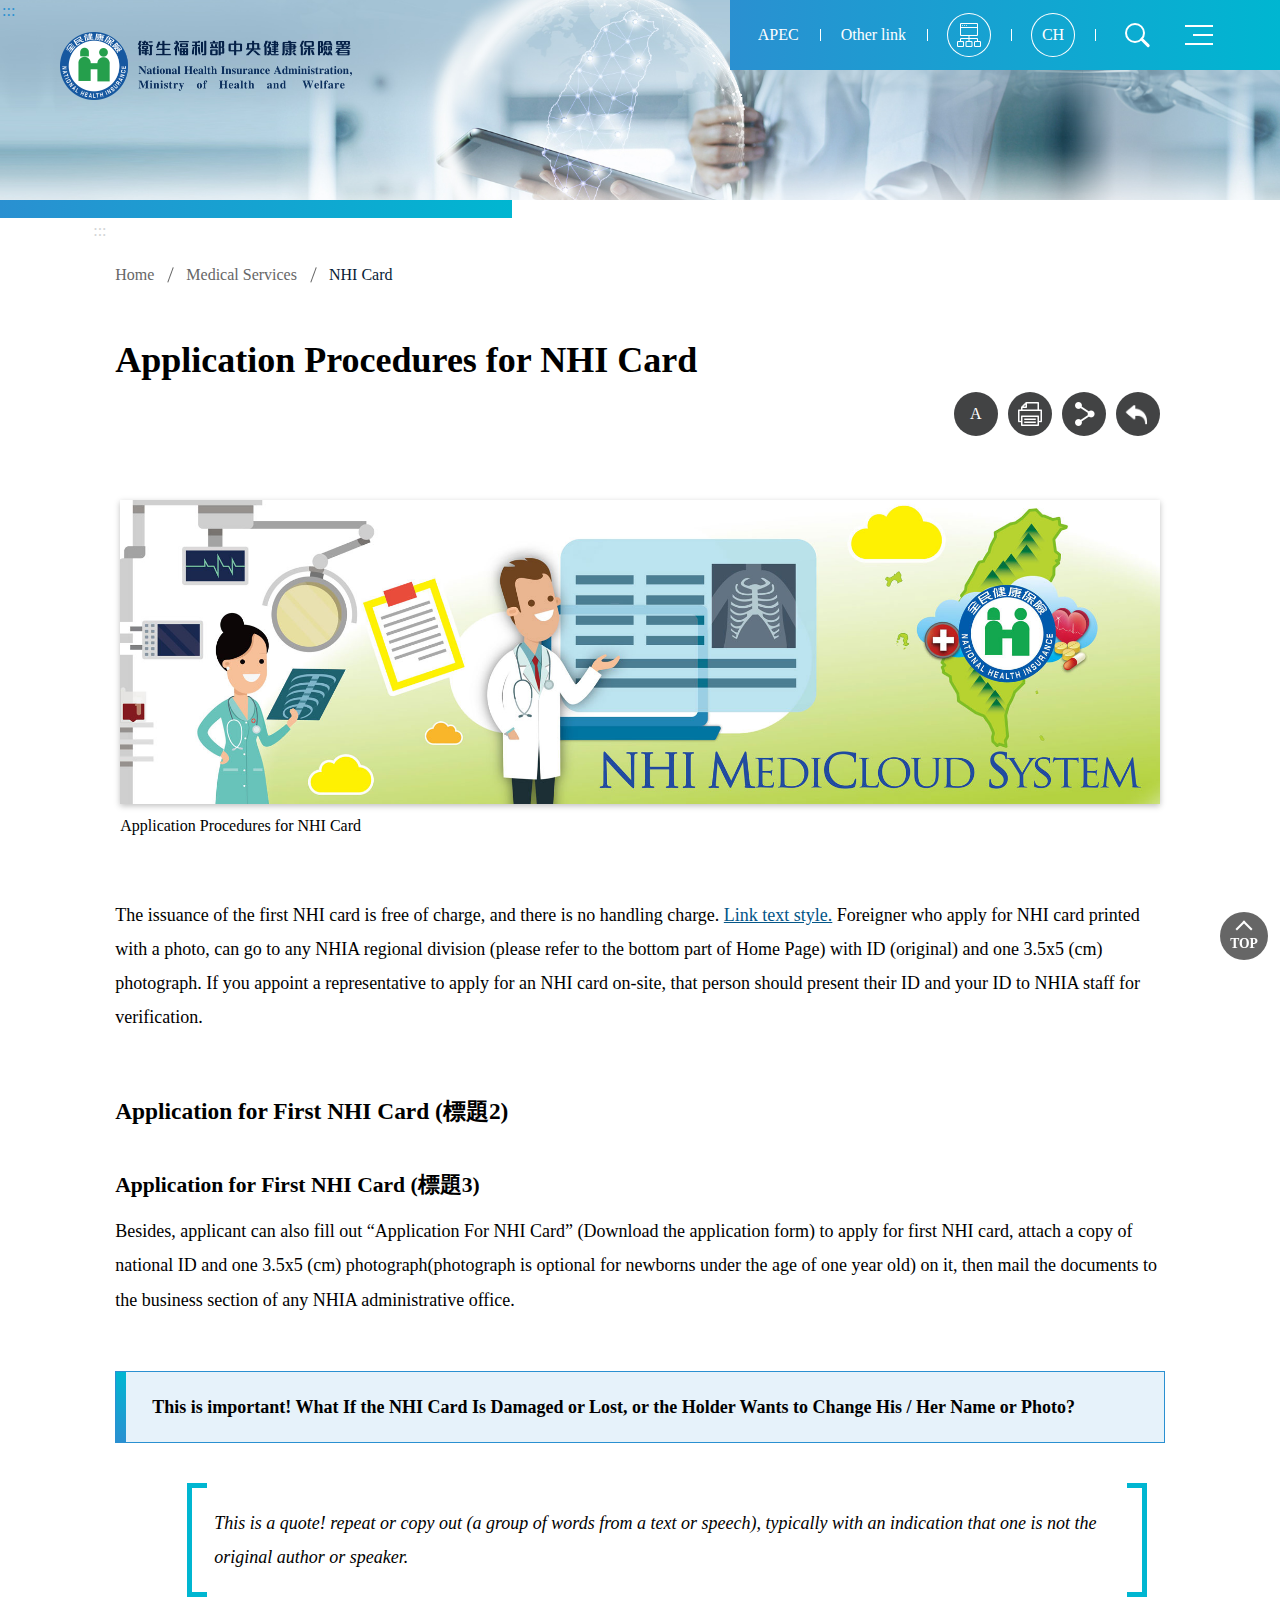
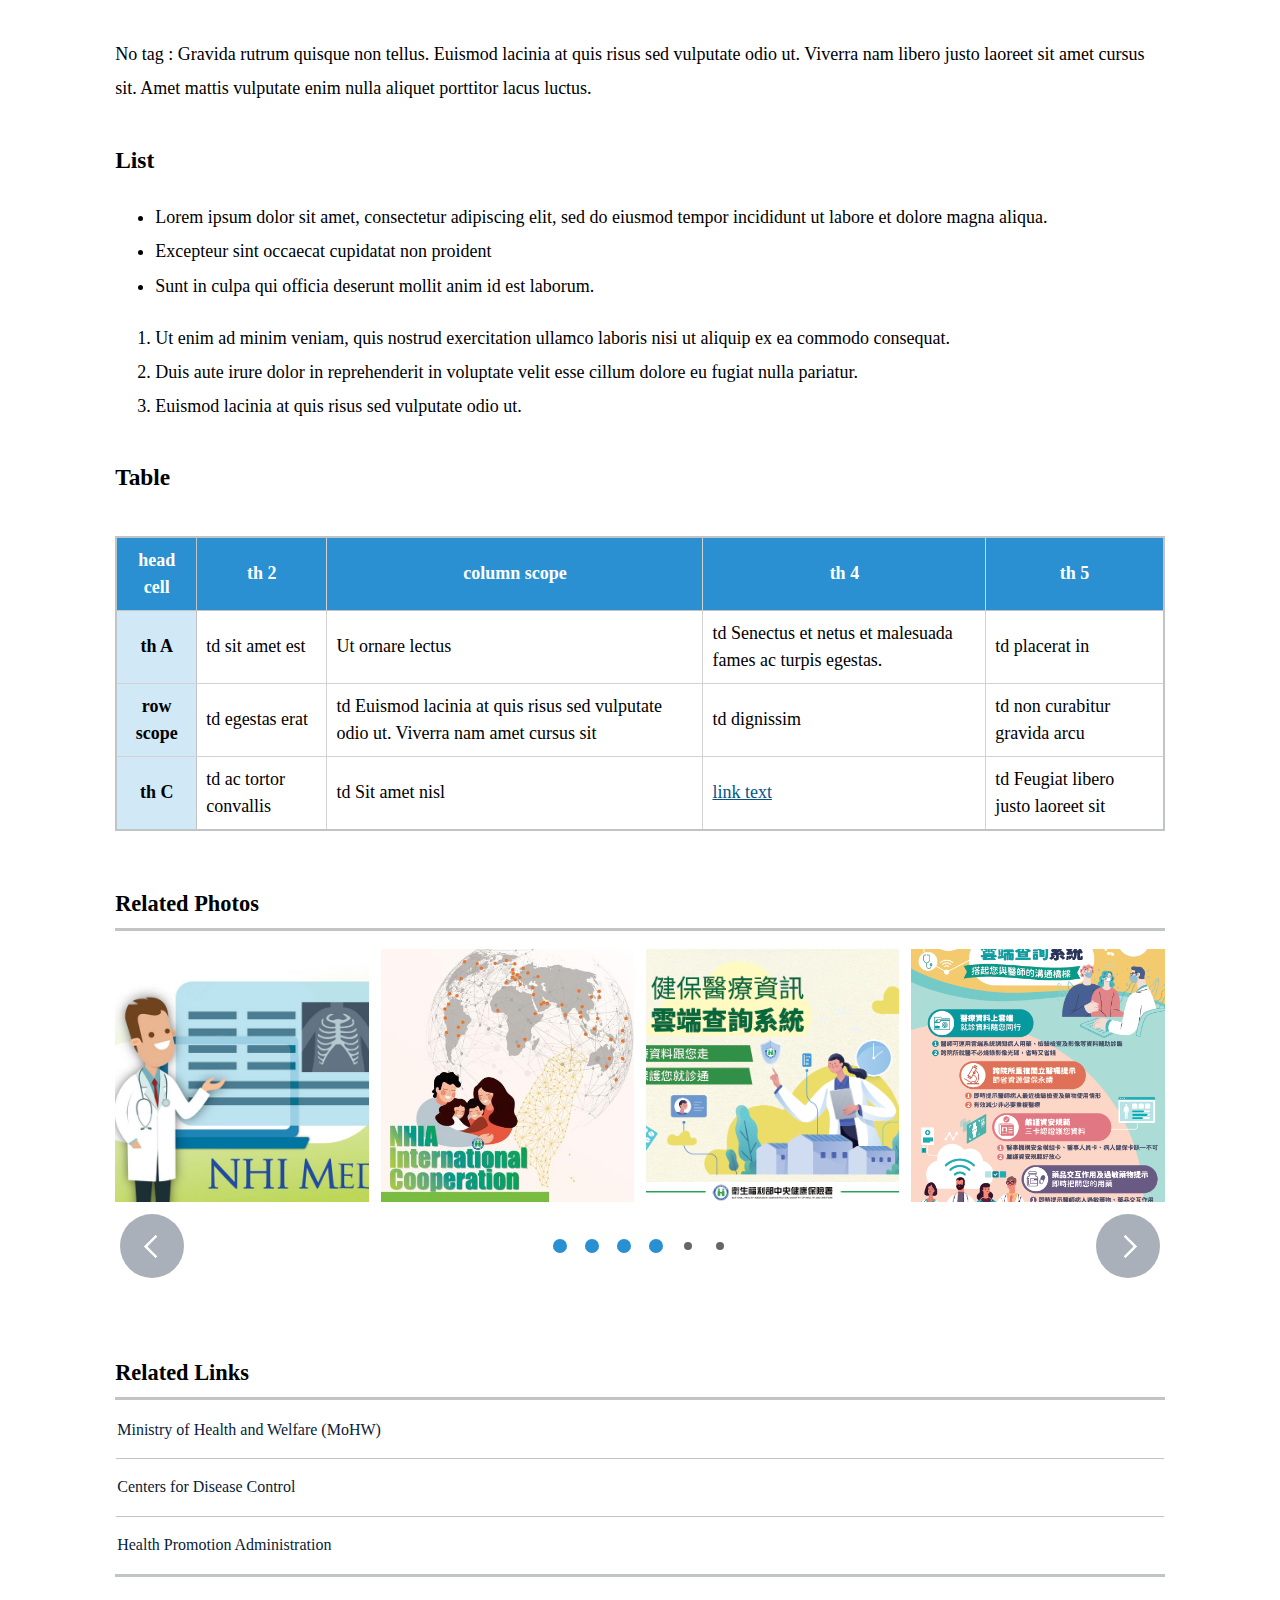
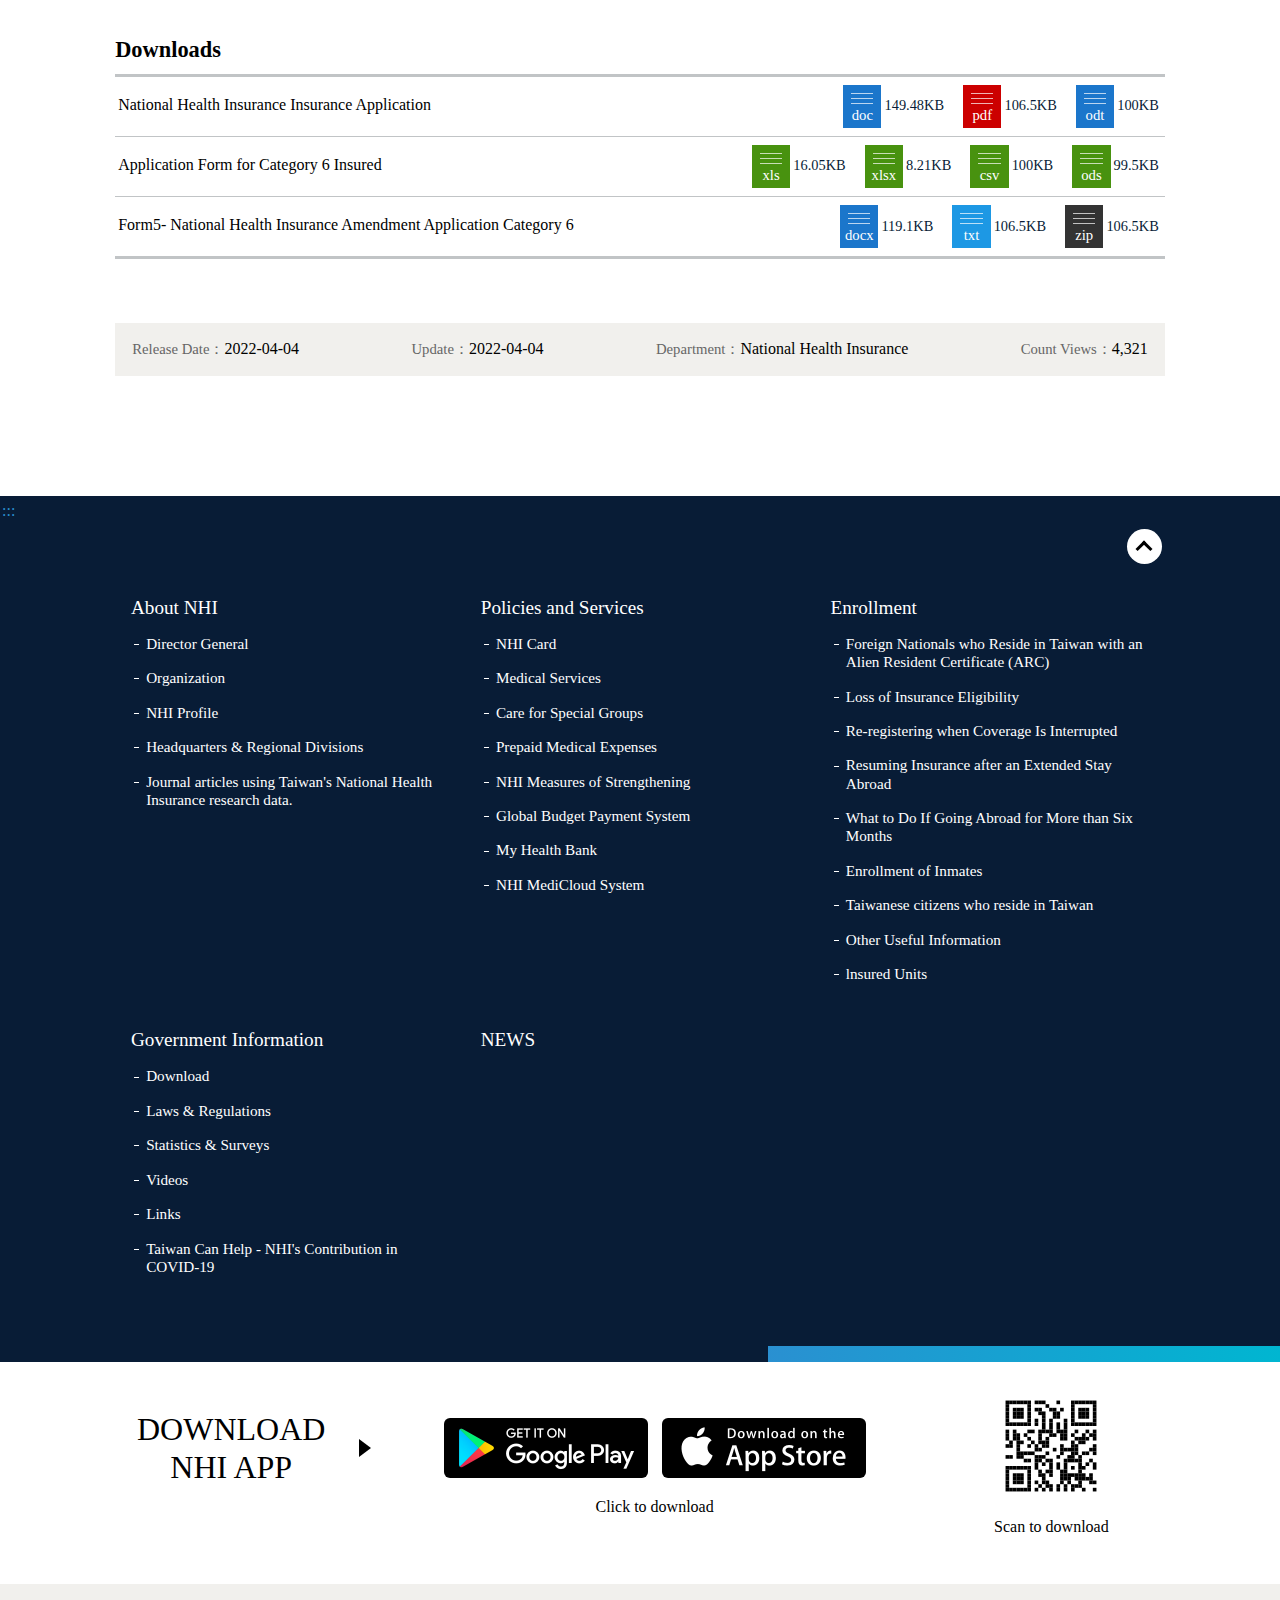
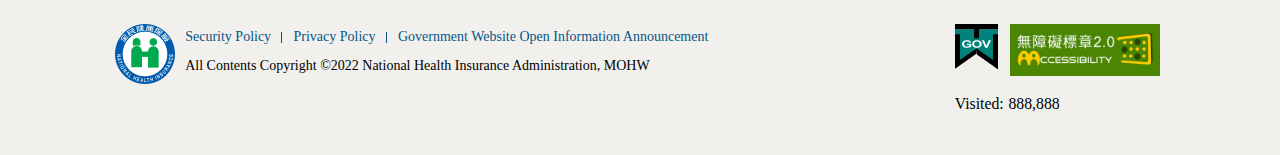
==== commit 6f5cccb8: "修改內頁版頭高度" ====
--- a/cp.html
+++ b/cp.html
@@ -117,7 +117,6 @@
       </ul>
     </nav>
   </header>
-
 
   <!-- 行動版側欄選單容器 -->
   <aside class="sidebar">
--- a/css/style.css
+++ b/css/style.css
@@ -1,2 +1 @@
-.main.inner,.siteTree>ul,.appDownload{width:92vw;margin:0 auto}@media screen and (min-width: 1000px){.main.inner,.siteTree>ul,.appDownload{width:82vw}}@media screen and (min-width: 1280px){.main.inner,.siteTree>ul,.appDownload{width:1049.6px}}.webHeader::after,.siteTree::after,.dataflow .flowList .flowItem::after,.timeLine .container::before,.np>ul>li>a:hover,.np>ul>li>a:focus{background-image:-webkit-gradient(linear, left top, right top, from(#2a90d1), to(#00b6d1));background-image:linear-gradient(90deg, #2a90d1, #00b6d1)}.contactInfo .cardBox .base,.cpArticle .emphasis::before{background-image:-webkit-gradient(linear, left bottom, left top, from(#2a90d1), to(#00b6d1));background-image:linear-gradient(0deg, #2a90d1, #00b6d1)}body{margin:0;padding:0;font-size:1em;font-family:'Times New Roman', Times, serif}body.noScroll{overflow:hidden;overflow-y:hidden}body *{-webkit-box-sizing:border-box;box-sizing:border-box}.main{position:relative;margin:0 auto}.main.inner{padding:60px 0 120px}.main.inner.smallFont{font-size:.9375em}.main.inner.largeFont{font-size:1.25em}a:focus{outline:none}.accesskey{display:none}@media screen and (min-width: 1000px){a.accesskey{display:block;z-index:9;position:absolute;left:0;top:0;margin:2px;text-decoration:none}a.accesskey:focus,a.accesskey:hover{outline:2px solid #00b6d1}.webHeader .accesskey{color:#2a90d1}.webFooter .accesskey{top:4px;color:#2a90d1}.main .accesskey{top:20px;left:-1.5em;color:#d3d5d6}}@media screen and (min-width: 1280px){.webHeader .accesskey,.webFooter .accesskey{left:calc(50vw - 1280px*.5)}}.more{text-align:center;margin:2em 0 0}.more a{display:inline-block;height:3.2em;line-height:3.2;padding:0 1.5em;background:#fff;color:#081c36;text-decoration:none;-webkit-box-shadow:#fff 0 0 0 0,rgba(0,0,0,0.15) 0 0 16px;box-shadow:#fff 0 0 0 0,rgba(0,0,0,0.15) 0 0 16px;border-radius:2em;-webkit-transition:.2s;transition:.2s}.more a:hover{-webkit-box-shadow:#fff 0 0 0 2px,rgba(0,0,0,0.2) 0 0 20px 2px;box-shadow:#fff 0 0 0 2px,rgba(0,0,0,0.2) 0 0 20px 2px}.more a:focus{-webkit-box-shadow:#00b6d1 0 0 0 2px,rgba(0,0,0,0.2) 0 0 10px;box-shadow:#00b6d1 0 0 0 2px,rgba(0,0,0,0.2) 0 0 10px}.goCenter{display:none}@media screen and (min-width: 1000px){.goCenter{display:block;position:absolute;top:-2em;left:0;z-index:99;padding:0 1em;margin-left:2em;border-radius:0 0 4px 4px;overflow:hidden;font-size:.9rem;height:1.6em;line-height:1.6;background-color:#2a90d1;color:#fff;text-decoration:none;outline:none;cursor:pointer;-webkit-transition:top .3s;transition:top .3s}.goCenter:focus{top:0}.goCenter:hover,.goCenter:focus{opacity:1}}@media screen and (min-width: 1280px){.goCenter{left:calc(50vw  - 1280px*.5)}}.searchCtrl{position:relative;width:52px;height:52px;border-radius:0;background-color:transparent;border:none;text-indent:-20em;overflow:hidden}.searchCtrl::before,.searchCtrl::after{content:'';position:absolute}.searchCtrl::before{left:calc(50% - 12px);top:calc(50% - 12px);width:16px;height:16px;border:2px solid #000;border-radius:50%}.searchCtrl::after{width:12px;height:3px;background-color:#000;border-radius:0 2px 2px 0;left:calc(50% + 2px);top:calc(50% + 6px);-webkit-transform:rotate(45deg);transform:rotate(45deg)}.searchCtrl:hover,.searchCtrl:focus{background-color:#00b6d1;-webkit-box-shadow:none;box-shadow:none}.searchCtrl:hover::before,.searchCtrl:focus::before{border-color:#fff}.searchCtrl:hover::after,.searchCtrl:focus::after{background-color:#fff}.searchCtrl:focus{-webkit-box-shadow:#00b6d1 0 0 0 2px;box-shadow:#00b6d1 0 0 0 2px}@media screen and (min-width: 1000px){.searchCtrl{width:42px;height:42px}.searchCtrl::before{border-color:#fff}.searchCtrl::after{background:#fff}}.menuCtrl,.sidebarCtrl{position:relative;text-indent:-20em;overflow:hidden;width:42px;height:42px;border-radius:0;border:none;-webkit-box-shadow:none;box-shadow:none;background-color:transparent}.menuCtrl::before,.menuCtrl::after,.sidebarCtrl::before,.sidebarCtrl::after{content:'';position:absolute;right:7px;height:2px;background:#fff;-webkit-transition:.2s;transition:.2s}.menuCtrl::before,.sidebarCtrl::before{top:11px;width:28px;-webkit-box-shadow:#fff 0 18px 0;box-shadow:#fff 0 18px 0}.menuCtrl::after,.sidebarCtrl::after{top:20px;width:20px}.sidebarCtrl{width:52px;height:52px;left:4px;z-index:990;border-radius:0;background-color:transparent;border:none}.sidebarCtrl::before,.sidebarCtrl::after{background-color:#000;right:12px}.sidebarCtrl::before{-webkit-box-shadow:#000 0 18px 0;box-shadow:#000 0 18px 0;top:16px}.sidebarCtrl::after{top:25px}.sidebarCtrl:hover,.sidebarCtrl:focus{background-color:#00b6d1;-webkit-box-shadow:none;box-shadow:none}.sidebarCtrl:hover::before,.sidebarCtrl:hover::after,.sidebarCtrl:focus::before,.sidebarCtrl:focus::after{background-color:#fff}.sidebarCtrl:hover::before,.sidebarCtrl:focus::before{-webkit-box-shadow:#fff 0 18px 0;box-shadow:#fff 0 18px 0}.sidebarCtrl.closeIt{background-color:#00b6d1}.sidebarCtrl.closeIt::before,.sidebarCtrl.closeIt::after{width:28px;right:12px;background-color:#fff}.sidebarCtrl.closeIt::before{-webkit-box-shadow:none;box-shadow:none;top:26px;-webkit-transform:rotate(45deg);transform:rotate(45deg)}.sidebarCtrl.closeIt::after{top:26px;-webkit-transform:rotate(-45deg);transform:rotate(-45deg)}.sidebarMask{display:none;z-index:980;position:fixed;left:0;right:0;top:0;bottom:0;background-color:rgba(0,0,0,0.8)}button.closeThis{position:relative;height:44px;width:44px;padding:0;margin:0;text-indent:-20em;overflow:hidden;background-color:rgba(0,0,0,0.8);-webkit-box-shadow:none;box-shadow:none;border:none}button.closeThis::before,button.closeThis::after{content:'';position:absolute;left:11px;top:21px;width:24px;height:2px;background-color:#fff}button.closeThis::before{-webkit-transform:rotate(45deg);transform:rotate(45deg)}button.closeThis::after{-webkit-transform:rotate(-45deg);transform:rotate(-45deg)}button.closeThis:hover{background-color:#206d9e;-webkit-box-shadow:none;box-shadow:none}button.closeThis:focus{background-color:#2a90d1;-webkit-box-shadow:#2a90d1 0 0 0 2px;box-shadow:#2a90d1 0 0 0 2px}.slick-arrow{position:absolute;top:50%;-webkit-transform:translateY(-50%);transform:translateY(-50%);z-index:9;width:64px;height:64px;border-radius:50%;text-indent:-20em;overflow:hidden;margin:0;border:none;background-color:rgba(8,28,54,0.35);cursor:pointer}.slick-arrow::before{content:'';position:absolute;width:14px;height:14px;left:50%;top:50%;margin-top:-8px;border:3px solid #fff;border-top:none;border-right:none;border-radius:1px;-webkit-transform:rotate(45deg);transform:rotate(45deg)}.slick-arrow.slick-prev{left:0}.slick-arrow.slick-prev::before{margin-left:-5px}.slick-arrow.slick-next{right:0}.slick-arrow.slick-next::before{-webkit-transform:rotate(225deg);transform:rotate(225deg);margin-left:-11px}.slick-arrow:hover,.slick-arrow:focus{background-color:rgba(8,28,54,0.8);-webkit-box-shadow:none;box-shadow:none}.slick-dots{margin:20px auto 5px;z-index:9;display:-webkit-box;display:-ms-flexbox;display:flex;-webkit-box-pack:center;-ms-flex-pack:center;justify-content:center;list-style:none;margin:0 auto;padding:0}.slick-dots li{-webkit-box-flex:0;-ms-flex:0 0 auto;flex:0 0 auto;margin:0 4px;padding:0}.slick-dots li button{width:8px;height:8px;border-radius:50%;padding:0;font-size:0;border:none;-webkit-box-shadow:none;box-shadow:none;background:#9ea3a5}.slick-dots li.slick-active button{background-color:#424344;-webkit-box-shadow:#424344 0 0 0 2px;box-shadow:#424344 0 0 0 2px}.diskBtn{position:absolute;top:50%;-webkit-transform:translateY(-50%);transform:translateY(-50%);z-index:9;width:64px;height:64px;border-radius:50%;text-indent:-20em;overflow:hidden;margin:0;border:none;background-color:rgba(8,28,54,0.35);cursor:pointer}.diskBtn::before{content:'';position:absolute;width:14px;height:14px;left:50%;top:50%;margin-top:-8px;border:3px solid #fff;border-top:none;border-right:none;border-radius:1px;-webkit-transform:rotate(45deg);transform:rotate(45deg)}.diskBtn.prev{left:0}.diskBtn.prev::before{margin-left:-5px}.diskBtn.next{right:0}.diskBtn.next::before{-webkit-transform:rotate(225deg);transform:rotate(225deg);margin-left:-11px}.diskBtn:hover,.diskBtn:focus{background-color:rgba(8,28,54,0.8);-webkit-box-shadow:none;box-shadow:none}.diskBtn:focus{-webkit-box-shadow:#fff 0 0 0 1px,#081c36 0 0 0 4px;box-shadow:#fff 0 0 0 1px,#081c36 0 0 0 4px}.playIcon{position:absolute;left:50%;top:50%;width:72px;height:72px;border-radius:50%;-webkit-transform:translate(-50%, -50%);transform:translate(-50%, -50%);background-color:rgba(0,0,0,0.5);-webkit-box-shadow:#fff 0 0 0 8px;box-shadow:#fff 0 0 0 8px}.playIcon::before{content:'';position:absolute;top:calc(50% - 20px);left:calc(50% - 9px);width:2px;height:2px;border-style:solid;border-color:transparent transparent transparent #fff;border-width:20px 0 20px 28px;-webkit-box-sizing:border-box;box-sizing:border-box;border-radius:3px}.playIcon:hover{background-color:rgba(200,0,0,0.9)}.videoThumb{position:relative}.videoThumb::before,.videoThumb::after{content:'';position:absolute;left:50%;top:50%;opacity:.7;-webkit-transition:.2s;transition:.2s}.videoThumb::before{width:44px;height:44px;border-radius:50%;margin:-22px 0 0 -22px;background-color:rgba(0,0,0,0.5);-webkit-box-shadow:#fff 0 0 0 4px;box-shadow:#fff 0 0 0 4px}.videoThumb::after{width:0;height:0;border-style:solid;border-width:10px 0 10px 15px;border-color:transparent transparent transparent #fff;margin:-10px 0 0 -4px}a:hover .videoThumb::before,a:hover .videoThumb::after{opacity:1}a:hover .videoThumb::before{background-color:rgba(204,0,0,0.8)}.goTop{position:fixed;bottom:-60px;right:12px;z-index:90;padding:15px 0 0;margin:0;width:48px;height:48px;line-height:1;font-size:.85rem;text-transform:uppercase;font-weight:bold;border:none;border-radius:50%;-webkit-box-shadow:rgba(255,255,255,0.4) 0 0 0 3px;box-shadow:rgba(255,255,255,0.4) 0 0 0 3px;background:rgba(0,0,0,0.6);color:#fff;-webkit-transition:background .2s, bottom 1.2s, -webkit-box-shadow .2s;transition:background .2s, bottom 1.2s, -webkit-box-shadow .2s;transition:background .2s, box-shadow .2s, bottom 1.2s;transition:background .2s, box-shadow .2s, bottom 1.2s, -webkit-box-shadow .2s}.goTop:hover,.goTop:focus{background:#000;-webkit-box-shadow:rgba(255,255,255,0.7) 0 0 0 3px;box-shadow:rgba(255,255,255,0.7) 0 0 0 3px}.goTop:focus{-webkit-box-shadow:#000 0 0 0 3px;box-shadow:#000 0 0 0 3px}.goTop::before{content:'';position:absolute;width:10px;height:10px;left:18px;top:11px;border:2px solid #fff;border-bottom:none;border-right:none;-webkit-transform:rotate(45deg);transform:rotate(45deg)}.goTop.show{bottom:30px;-webkit-transition:bottom .8s;transition:bottom .8s}@media screen and (min-width: 1426px){.goTop{right:calc(50% - 1280px/2 - 60px)}}kbd{display:inline-block;vertical-align:middle;margin:0 .1em;padding:0 .4em;height:1.7em;line-height:1.6;font-size:.938em;font-family:sans-serif;font-weight:bold;border:1px solid #c1c4c6;border-radius:0.2em;color:#081c36;background:#fff}.topLinks a{color:#fff;text-decoration:none;display:block}.topLinks ul{list-style:none;margin:0;padding:0}.topLinks>ul>li>a{height:42px;line-height:42px;text-align:center}.topLinks .langCh>a,.topLinks .sitemapIcon>a{width:42px;border-radius:50%;margin:0 auto;overflow:hidden;-webkit-box-shadow:#fff 0 0 0 1px;box-shadow:#fff 0 0 0 1px;-webkit-transition:.15s;transition:.15s}.topLinks .langCh>a:hover,.topLinks .langCh>a:focus,.topLinks .sitemapIcon>a:hover,.topLinks .sitemapIcon>a:focus{-webkit-box-shadow:#fff 0 0 0 2px;box-shadow:#fff 0 0 0 2px}.topLinks.langCh{font-size:1.2em}.topLinks .sitemapIcon>a{background:url(../images/icon_sitemap.png) no-repeat center center;background-size:24px;text-indent:-20em}@media screen and (min-width: 1000px){.topLinks{position:absolute;right:0;top:0;z-index:9;padding:40px 60px 20px 8px;background-image:-webkit-gradient(linear, left top, right top, from(#2a90d1), to(#00b6d1));background-image:linear-gradient(90deg, #2a90d1, #00b6d1)}.topLinks .menuCtrl,.topLinks .searchCtrl{position:relative;float:left;margin:0 0 0 20px}.topLinks>ul{display:block;float:left}.topLinks>ul>li{float:left;position:relative;margin:0 0 0 20px;padding:0 22px 0 0}.topLinks>ul>li::after{content:'';position:absolute;right:0;top:50%;width:1px;height:12px;margin-top:-6px;background-color:#fff}.topLinks>ul>li>a{display:block;overflow:hidden;position:relative;height:42px;line-height:42px}.topLinks>ul>li:not([class])>a::after{content:'';position:absolute;left:50%;bottom:11px;height:2px;width:0;background:#fff;-webkit-transition:.2s;transition:.2s}.topLinks>ul>li:not([class])>a:hover::after,.topLinks>ul>li:not([class])>a:focus::after{left:0;width:100%}.topLinks>ul::after{content:'';display:block;clear:both}}@media screen and (min-width: 1280px){.topLinks{right:calc(50vw - 1280px/2)}}.webHeader .topLinks ul{display:none}@media screen and (min-width: 1000px){.webHeader .topLinks ul{display:block}}.sidebar .topLinks .searchCtrl,.sidebar .topLinks .menuCtrl{display:none}.sidebar .topLinks>ul{position:relative;display:-webkit-box;display:-ms-flexbox;display:flex;-webkit-box-orient:horizontal;-webkit-box-direction:normal;-ms-flex-flow:row wrap;flex-flow:row wrap;-webkit-box-pack:center;-ms-flex-pack:center;justify-content:center;margin:20px auto 0;padding-bottom:60px;width:94%}.sidebar .topLinks>ul>li{-webkit-box-flex:1;-ms-flex:1 1 45%;flex:1 1 45%;margin:5px}.sidebar .topLinks>ul>li a{-webkit-box-shadow:rgba(255,255,255,0.5) 0 0 0 1px;box-shadow:rgba(255,255,255,0.5) 0 0 0 1px;-webkit-transition:.2s;transition:.2s}.sidebar .topLinks>ul>li a:hover,.sidebar .topLinks>ul>li a:focus{-webkit-box-shadow:#fff 0 0 0 1px;box-shadow:#fff 0 0 0 1px}.sidebar .topLinks>ul>li[class]{position:absolute;bottom:0}.sidebar .topLinks>ul>li[class].sitemapIcon{left:44px}.sidebar .topLinks>ul>li[class].langCh{right:44px}.webHeader{position:relative;padding:0;width:100vw;background-color:#bed7ea}.webHeader::after{content:'';position:absolute;left:0;bottom:-8px;height:8px;width:72vw}.webHeader h1{position:absolute;z-index:19;width:calc(100% - 100px);margin:0 50px;padding:8px 0;font-size:1rem}.webHeader h1 a{display:block}.webHeader h1 a:focus img{-webkit-box-shadow:#00b6d1 0 0 0 2px inset;box-shadow:#00b6d1 0 0 0 2px inset}.webHeader h1 img{display:block;height:51px;margin:0 auto;-o-object-fit:contain;object-fit:contain;-o-object-position:left;object-position:left}.webHeader .searchCtrl,.webHeader .sidebarCtrl{position:absolute;top:4px}.webHeader .sidebarCtrl{left:4px}.webHeader .searchCtrl{right:4px;z-index:9}.webHeader .menuCtrl{display:none}.webHeader .headerImg{display:block;height:67px}.webHeader .headerImg img{display:none}@media screen and (min-width: 1000px){.webHeader::after{bottom:-18px;height:18px;width:40vw}.webHeader h1{position:absolute;z-index:9;width:auto;left:60px;margin:0;padding-top:32px}.webHeader h1 img{height:68px;margin:0}.webHeader .sidebarCtrl{display:none}.webHeader .menuCtrl{display:block}.webHeader .searchCtrl{position:relative;right:auto;top:0}.webHeader .menuCtrl:hover,.webHeader .searchCtrl:hover{background-color:transparent;-webkit-box-shadow:rgba(255,255,255,0.5) 0 0 0 1px;box-shadow:rgba(255,255,255,0.5) 0 0 0 1px}.webHeader .menuCtrl:focus,.webHeader .searchCtrl:focus{background-color:transparent;-webkit-box-shadow:#fff 0 0 0 1px;box-shadow:#fff 0 0 0 1px}.webHeader .headerImg{width:100%;height:430px}.webHeader .headerImg img{display:block;margin:0 auto;width:100%;height:100%;-o-object-fit:cover;object-fit:cover}}@media screen and (min-width: 1280px){.webHeader h1{left:calc( 50vw - 1280px/2 + 60px)}}.search{display:none;position:absolute;top:67px;left:auto;right:0;z-index:8;width:100vw;max-width:500px;padding:24px 5vw 10px;-webkit-transform:translateX(100%);transform:translateX(100%);background:#424344;color:#ccc;-webkit-transition:-webkit-transform .5s;transition:-webkit-transform .5s;transition:transform .5s;transition:transform .5s, -webkit-transform .5s}.search.reveal{-webkit-transform:translateX(0);transform:translateX(0)}.search a{color:#fff}.search input[type="text"],.search input[type="button"],.search input[type="submit"]{float:left;padding:0 .5em;margin:0;font-size:inherit;height:2.6em;line-height:2.6;border:none;border-radius:0;-webkit-box-shadow:#00b6d1 0 0 0 2px;box-shadow:#00b6d1 0 0 0 2px}.search input[type="text"]{width:calc(100% - 5em - 2px);max-width:24em;margin-right:2px;background-color:#fff}.search input[type="text"]:focus{-webkit-box-shadow:#00b6d1 0 0 0 2px,#000 0 0 0 1px inset;box-shadow:#00b6d1 0 0 0 2px,#000 0 0 0 1px inset}.search input[type="button"],.search input[type="submit"]{width:5em;background-color:#00b6d1}.search input[type="button"]:hover,.search input[type="submit"]:hover{background-color:#2a90d1;-webkit-box-shadow:#00b6d1 0 0 0 2px;box-shadow:#00b6d1 0 0 0 2px}.search input[type="button"]:focus,.search input[type="submit"]:focus{background-color:#2a90d1;-webkit-box-shadow:#00b6d1 0 0 0 2px,rgba(255,255,255,0.8) 0 0 0 1px inset;box-shadow:#00b6d1 0 0 0 2px,rgba(255,255,255,0.8) 0 0 0 1px inset}.search .hotKeywords{clear:both;padding-top:14px}.search .hotKeywords .label{display:inline-block;margin-right:.4em;line-height:1.1;vertical-align:top}.search .hotKeywords ul{list-style:none;margin:0;padding:0;display:inline-block;line-height:1.1}.search .hotKeywords li{margin:0 1em .4em 0;float:left}.search .hotKeywords li a{display:block;text-decoration:none;cursor:pointer}.search .hotKeywords li a:hover,.search .hotKeywords li a:focus{text-decoration:underline}.search .skip{position:absolute;right:0;width:1px;height:1px;padding:0;opacity:0}@media screen and (min-width: 1000px){.search{top:100px;right:0;left:auto;width:420px;padding:30px 30px 12px;background:rgba(66,67,68,0.85);-webkit-transform:translateX(0) translateY(-100%);transform:translateX(0) translateY(-100%);-webkit-transition:-webkit-transform .5s;transition:-webkit-transform .5s;transition:transform .5s;transition:transform .5s, -webkit-transform .5s}.search.reveal{-webkit-transform:translateY(0);transform:translateY(0)}}@media screen and (min-width: 1280px){.search{right:calc( 50vw - 1280px/2)}}.webFooter{position:relative;padding:0;margin:0 auto}.webFooter a{text-decoration:none}.webFooter .base{position:relative;padding:40px 4vw;font-size:.875em;line-height:1.5;background:#f1f0ed}.webFooter .base p{margin:0}.webFooter .copyright{margin:0 0 2em;padding:5px 0 0 70px;min-height:60px;background:url(../images/nhiLogo.png) no-repeat 0 0;background-size:60px}.webFooter .copyright ul{list-style:none;margin:0 0 .3em;padding:0;line-height:1.1;overflow:hidden}.webFooter .copyright li{float:left;position:relative;padding:0 .8em 0 0;margin:0 .8em .4em 0}.webFooter .copyright li a{display:block;color:#045688;border-bottom:1px solid transparent}.webFooter .copyright li a:hover,.webFooter .copyright li a:focus{border-color:#045688}.webFooter .copyright li::after{content:'';position:absolute;right:0;top:.2em;height:.8em;width:1px;background-color:#045688;vertical-align:middle}.webFooter .copyright li:last-child::after{display:none}.webFooter .others{list-style:none;margin:0;padding:0;overflow:hidden}.webFooter .others li a,.webFooter .others li img{display:block}.webFooter .others .egov{float:left;margin-right:12px}.webFooter .others .egov img{width:43px}.webFooter .others .badgeA{float:left}.webFooter .others .badgeA img{width:150px}.webFooter .others .visited{clear:both;padding:1em 0 0;white-space:nowrap;font-size:1.125em}.webFooter .others .visited::before{content:attr(title) ":";display:inline-block;margin-right:.3em}@media screen and (min-width: 700px){.webFooter .others .badgeA{margin-right:12px}.webFooter .others .visited{clear:none}}@media screen and (min-width: 1000px){.webFooter .base{padding-left:9vw;padding-right:9vw;display:-webkit-box;display:-ms-flexbox;display:flex;-webkit-box-orient:horizontal;-webkit-box-direction:normal;-ms-flex-flow:row nowrap;flex-flow:row nowrap;-webkit-box-pack:justify;-ms-flex-pack:justify;justify-content:space-between}.webFooter .base .copyright{-webkit-box-flex:0;-ms-flex:0 1 calc(100% - 230px);flex:0 1 calc(100% - 230px)}.webFooter .base .copyright p{margin-top:0}.webFooter .base .others{-webkit-box-flex:0;-ms-flex:0 0 210px;flex:0 0 210px}.webFooter .base .others .badgeA{margin-right:0}.webFooter .base .others .visited{clear:both;width:100%}}@media screen and (min-width: 1280px){.webFooter .base{padding-left:calc(50vw - 1280px*.41);padding-right:calc(50vw - 1280px*.41)}}.fatFootCtrl{position:absolute;right:4vw;top:30px;z-index:9;width:35px;height:35px;padding:0;border-radius:50%;background:#fff;text-indent:-10em;overflow:hidden;border:none;-webkit-transition:background .2s;transition:background .2s}.fatFootCtrl:hover,.fatFootCtrl:focus{-webkit-box-shadow:#00b6d1 0 0 0 2px;box-shadow:#00b6d1 0 0 0 2px;outline:none;background-color:#00b6d1}.fatFootCtrl:hover::before,.fatFootCtrl:focus::before{border-color:#fff}.fatFootCtrl::before{content:'';position:absolute;left:50%;top:50%;width:9px;height:9px;margin:-4px auto auto -6px;border:3px solid #000;border-right:none;border-bottom:none;-webkit-transform:rotate(45deg);transform:rotate(45deg);-webkit-transition:-webkit-transform .4s;transition:-webkit-transform .4s;transition:transform .4s;transition:transform .4s, -webkit-transform .4s}.fatFootCtrl.closed::before{-webkit-transform:rotate(225deg);transform:rotate(225deg);margin-top:-8px}@media screen and (min-width: 1000px){.fatFootCtrl{right:9vw}}@media screen and (min-width: 1280px){.fatFootCtrl{right:calc(50vw - 1280px*.41)}}.siteTree{position:relative;z-index:2;margin:0 auto;padding:80px 0 60px;font-size:1.2rem;background:#081c36;color:#fff}.siteTree ul{list-style:none;margin:0 auto;padding:0;line-height:1.2}.siteTree>ul>li{padding:0;margin:0 auto 2em}.siteTree>ul>li a{display:block;position:relative;border-bottom:1px solid transparent;-webkit-transition:.2s;transition:.2s;color:#fff}.siteTree>ul>li a:hover,.siteTree>ul>li a:focus{border-bottom-color:#fff}.siteTree>ul>li>ul{font-size:.95rem}.siteTree>ul>li>ul>li{margin:1em 0}.siteTree>ul>li>ul>li>a{padding-left:1em;position:relative}.siteTree>ul>li>ul>li>a::before{content:'';width:5px;height:1px;background:#fff;position:absolute;left:.2em;top:.6em}.siteTree>ul>li>ul ul{display:none}.siteTree::after{content:'';position:absolute;right:0;bottom:0;width:60%;height:16px;background-color:#2a90d1}@media screen and (min-width: 700px){.siteTree>ul{display:-webkit-box;display:-ms-flexbox;display:flex;-webkit-box-orient:horizontal;-webkit-box-direction:normal;-ms-flex-flow:row wrap;flex-flow:row wrap}.siteTree>ul>li{-webkit-box-flex:0;-ms-flex:0 0 44%;flex:0 0 44%;margin:1em 3% .5em}}@media screen and (min-width: 1000px){.siteTree>ul>li{-ms-flex-preferred-size:30.33%;flex-basis:30.33%;margin-left:1.5%;margin-right:1.5%}.siteTree::after{width:40%}}.appDownload{padding:3em 0;background-color:#fff}.appDownload h2{font-size:2rem;line-height:1.2;text-align:center;font-weight:normal;margin:0 0 20px}.appDownload .appLink{list-style:none;margin:0 0 15px;padding:0;text-align:center}.appDownload .appLink li{margin:8px auto}.appDownload .appLink li img{height:60px;width:100%;-o-object-fit:contain;object-fit:contain}.appDownload .appLink::after{content:attr(title);display:block;margin:1em auto 0}.appDownload .qrCode img{display:block;width:240px;max-width:100%;margin:0 auto}.appDownload .qrCode::after{content:attr(title);display:block;text-align:center;margin:12px 0 0}@media screen and (min-width: 700px){.appDownload{display:-webkit-box;display:-ms-flexbox;display:flex;-webkit-box-orient:horizontal;-webkit-box-direction:normal;-ms-flex-flow:row wrap;flex-flow:row wrap;-webkit-box-pack:center;-ms-flex-pack:center;justify-content:center;-webkit-box-align:center;-ms-flex-align:center;align-items:center;padding:1.5em 0;margin:0 auto}.appDownload h2{-webkit-box-flex:0;-ms-flex:0 0 100%;flex:0 0 100%}.appDownload .appLink,.appDownload .qrCode{-webkit-box-flex:1;-ms-flex:1 1 50%;flex:1 1 50%}}@media screen and (min-width: 1000px){.appDownload{-ms-flex-wrap:nowrap;flex-wrap:nowrap;-webkit-box-align:start;-ms-flex-align:start;align-items:flex-start;padding:3em 0}.appDownload h2{-webkit-box-flex:0;-ms-flex:0 1 8em;flex:0 1 8em;position:relative;margin:0;padding:0 24px 0 0}.appDownload h2::after{content:'';position:absolute;right:0;top:50%;margin-top:-9px;width:0;height:0;border-style:solid;border-width:9px 0 9px 12px;border-color:transparent transparent transparent #000}.appDownload .appLink{-webkit-box-flex:1;-ms-flex:1 0 460px;flex:1 0 460px;white-space:nowrap;padding-top:8px}.appDownload .appLink li{display:inline-block;margin:0 5px}.appDownload .appLink li a{display:block;border-radius:6px;overflow:hidden}.appDownload .appLink li img{display:block;height:60px}.appDownload .qrCode{-webkit-box-flex:1;-ms-flex:1 1 auto;flex:1 1 auto;margin-top:-1.5em}.appDownload .qrCode img{width:120px;height:120px;-o-object-fit:contain;object-fit:contain}}.menu ul{list-style:none;margin:0;padding:0;line-height:1.4}.menu ul li{margin:0;padding:0}.menu ul a{display:block;position:relative;text-decoration:none}.sidebar{position:fixed;z-index:990;width:280px;margin-left:-280px;top:67px;bottom:0;overflow:auto;background:#424344;color:#fff;-webkit-transition:.5s;transition:.5s}.sidebar.reveal{margin-left:0}.sidebar .menu>ul{border-bottom:3px solid #00b6d1;font-size:1.2rem}.sidebar .menu>ul li a{position:relative;color:#fff;text-decoration:none}.sidebar .menu>ul li a:hover{background-color:rgba(0,0,0,0.6)}.sidebar .menu>ul li.hasChild>a{padding-right:36px}.sidebar .menu>ul li.hasChild>a::after{content:'';position:absolute;right:15px;top:1.2em;width:8px;height:8px;border:2px solid #00b6d1;-webkit-transform:rotate(45deg);transform:rotate(45deg);border-left:none;border-top:none;-webkit-transition:.2s;transition:.2s}.sidebar .menu>ul li.hasChild.closeIt>a::after{-webkit-transform:rotate(225deg);transform:rotate(225deg);top:1.5em}.sidebar .menu>ul li ul{display:none;font-size:1rem;border-top:1px solid rgba(255,255,255,0.2)}.sidebar .menu>ul li ul li a{padding:.9em .8em .8em 36px}.sidebar .menu>ul li ul li a::before{content:'';position:absolute;left:1.2rem;top:1.5em;width:8px;height:2px;background-color:#fff}.sidebar .menu>ul li ul ul{margin-left:32px;border-top:none}.sidebar .menu>ul li ul ul a{padding-left:22px}.sidebar .menu>ul li ul ul a::before{left:7px;height:1px}.sidebar .menu>ul>li{border-bottom:1px solid rgba(255,255,255,0.4)}.sidebar .menu>ul>li:last-child{border-bottom:none}.sidebar .menu>ul>li>a{position:relative;padding:.9em .8em .8em;-webkit-transition:.2s;transition:.2s}.sidebar .menu .closeThis,.sidebar .menu .skip{display:none}@media screen and (min-width: 1000px){.sidebar{display:none}}.webHeader .menu{display:none;position:fixed;left:0;right:0;top:0;bottom:0;z-index:990;padding:60px 5vw;overflow-y:auto;background-color:rgba(0,0,0,0.85);color:#fff}.webHeader .menu a{color:#fff}.webHeader .menu>ul{display:-webkit-box;display:-ms-flexbox;display:flex;-webkit-box-orient:horizontal;-webkit-box-direction:normal;-ms-flex-flow:row wrap;flex-flow:row wrap;margin:0 auto}.webHeader .menu>ul>li{-webkit-box-flex:0;-ms-flex:0 0 28%;flex:0 0 28%;margin:0 2.5% 2em;font-size:1.5rem}.webHeader .menu>ul>li>a{border-bottom:1px solid #00b6d1}.webHeader .menu>ul>li>a::after{content:'';position:absolute;left:0;right:0;bottom:0;height:0;background-color:#00b6d1;-webkit-transition:height .15s;transition:height .15s}.webHeader .menu>ul>li>a:hover::after,.webHeader .menu>ul>li>a:focus::after{height:2px}.webHeader .menu>ul>li>ul{margin:1em 0 0}.webHeader .menu>ul>li>ul>li>a{padding:.5em 0 .1em 22px;border-bottom:1px solid transparent}.webHeader .menu>ul>li>ul>li>a::before{content:'';position:absolute;left:3px;top:1.2em;width:8px;height:2px;background:#fff;-webkit-transition:.15s;transition:.15s}.webHeader .menu>ul>li>ul>li>a:hover,.webHeader .menu>ul>li>ul>li>a:focus{border-color:rgba(255,255,255,0.6)}.webHeader .menu>ul>li>ul>li>a:hover::before,.webHeader .menu>ul>li>ul>li>a:focus::before{height:8px;-webkit-transform:translateY(-4px);transform:translateY(-4px)}.webHeader .menu>ul>li>ul>li+li{margin-top:4px}.webHeader .menu>ul ul{font-size:1.1rem}.webHeader .menu>ul ul ul{display:none}.webHeader .menu .closeThis{display:block;position:absolute;right:5px;top:5px;border-radius:0;background-color:transparent;border:none;-webkit-box-shadow:none;box-shadow:none}.webHeader .menu .closeThis:hover{background-color:#2a90d1}.webHeader .menu .closeThis:focus{background-color:#00b6d1;-webkit-box-shadow:#00b6d1 0 0 0 2px;box-shadow:#00b6d1 0 0 0 2px}.webHeader .menu .skip{display:block;position:absolute;right:0;width:1px;height:1px;padding:0;opacity:0}@media screen and (min-width: 1280px){.webHeader .menu>ul{width:1152px}}form{margin:0;padding:0}label{display:inline-block;font-weight:normal;cursor:pointer}input,textarea,select,button{font-size:inherit;font-family:inherit;-webkit-box-sizing:border-box;box-sizing:border-box;outline:none}input:focus,textarea:focus,select:focus,button:focus{outline:none}input[type="text"],input[type="date"],input[type="datetime-local"],input[type="email"],input[type="file"],input[type="month"],input[type="number"],input[type="password"],input[type="search"],input[type="tel"],input[type="time"],input[type="url"],input[type="week"],textarea{appearance:none;-webkit-appearance:none;-moz-appearance:none;height:2.8em;line-height:2.8;padding:0 .8em;margin:3px;vertical-align:middle;border:1px solid #d2d2d2;background-color:#fff;border-radius:0}input:hover[type="text"],input:hover[type="date"],input:hover[type="datetime-local"],input:hover[type="email"],input:hover[type="file"],input:hover[type="month"],input:hover[type="number"],input:hover[type="password"],input:hover[type="search"],input:hover[type="tel"],input:hover[type="time"],input:hover[type="url"],input:hover[type="week"],textarea:hover{border-color:#00b6d1}input:focus[type="text"],input:focus[type="date"],input:focus[type="datetime-local"],input:focus[type="email"],input:focus[type="file"],input:focus[type="month"],input:focus[type="number"],input:focus[type="password"],input:focus[type="search"],input:focus[type="tel"],input:focus[type="time"],input:focus[type="url"],input:focus[type="week"],textarea:focus{border-color:#00b6d1;-webkit-box-shadow:#00b6d1 0 0 0 1px;box-shadow:#00b6d1 0 0 0 1px}select{appearance:none;-webkit-appearance:none;-moz-appearance:none;height:2.8em;line-height:2.8;padding:0 32px 0 .8em;margin:3px;vertical-align:middle;border:1px solid #d2d2d2;background:#fff url(../images/selectArrow.svg) no-repeat right 6px top 0.7em;background-size:24px auto;border-radius:0;cursor:pointer}select:hover{border-color:#c1c4c6}select:focus{border-color:#00b6d1;-webkit-box-shadow:#00b6d1 0 0 0 1px;box-shadow:#00b6d1 0 0 0 1px}input[type="text"].fullWidth,input[type="date"].fullWidth,input[type="datetime-local"].fullWidth,input[type="email"].fullWidth,input[type="file"].fullWidth,input[type="month"].fullWidth,input[type="number"].fullWidth,input[type="password"].fullWidth,input[type="search"].fullWidth,input[type="tel"].fullWidth,input[type="time"].fullWidth,input[type="url"].fullWidth,input[type="week"].fullWidth{width:calc(100% - 6px)}select.fullWidth{width:calc(100% - 6px)}.button>a,button,input[type="submit"],input[type="reset"],input[type="button"]{appearance:none;-webkit-appearance:none;-moz-appearance:none;height:3.2em;line-height:3.1em;padding:0 1em;margin:3px;vertical-align:middle;border:1px solid #2a90d1;background-color:#2a90d1;color:#fff;border-radius:3px;cursor:pointer;-webkit-transition:.2s;transition:.2s}.button>a:hover,.button>a:focus,button:hover,button:focus,input[type="submit"]:hover,input[type="submit"]:focus,input[type="reset"]:hover,input[type="reset"]:focus,input[type="button"]:hover,input[type="button"]:focus{background-color:#206d9e;border-color:transparent;-webkit-box-shadow:#206d9e 0 0 0 2px;box-shadow:#206d9e 0 0 0 2px}input[type="reset"]{background-color:#fff;color:#081c36;border-color:#c1c4c6}input[type="reset"]:hover,input[type="reset"]:focus{background-color:#fff}.button{display:inline-block;vertical-align:middle}.button>a{display:block;text-decoration:none;text-align:center;white-space:nowrap}textarea{resize:vertical;line-height:1.6;height:8em;width:calc(100% - 6px)}input[type="radio"],input[type="checkbox"]{-webkit-appearance:none;-moz-appearance:none;appearance:none;margin:1px 10px 0 4px;width:1em;height:1em;line-height:1;border:1px solid #434242;vertical-align:middle;-webkit-transition:.1s;transition:.1s}input[type="radio"]{border-radius:50%}input[type="radio"]:focus,input[type="radio"]:checked{border-width:2px;border-color:#fff;-webkit-box-shadow:#206d9e 0 0 0 3px;box-shadow:#206d9e 0 0 0 3px;background-color:#206d9e}input[type="radio"]:checked:focus{-webkit-box-shadow:#fff 0 0 0 1px,#206d9e 0 0 0 4px;box-shadow:#fff 0 0 0 1px,#206d9e 0 0 0 4px}input[type="checkbox"]{border-radius:3px}input[type="checkbox"]:focus{-webkit-box-shadow:#206d9e 0 0 0 2px;box-shadow:#206d9e 0 0 0 2px;border-color:#fff}input[type="checkbox"]:checked{background:#206d9e url(../images/icon_check.svg) no-repeat center 0.05em;background-size:96%;-webkit-box-shadow:#206d9e 0 0 0 2px;box-shadow:#206d9e 0 0 0 2px;border-color:transparent}input[type="checkbox"]:checked:focus{-webkit-box-shadow:#fff 0 0 0 2px,#206d9e 0 0 0 4px;box-shadow:#fff 0 0 0 2px,#206d9e 0 0 0 4px}select[disabled],textarea[disabled],textarea[disabled]:hover,textarea[disabled]:focus,input[disabled],input[disabled]:hover,input[disabled]:focus{background-color:#d3d5d6;border-color:#d2d2d2;color:#777;-webkit-box-shadow:none;box-shadow:none}textarea[readonly],textarea[readonly]:hover,textarea[readonly]:focus,input[readonly],input[readonly]:hover,input[readonly]:focus{background-color:#d3d5d6;border-color:#d2d2d2;-webkit-box-shadow:none;box-shadow:none}select[disabled],input[disabled]{color:#999}button[disabled],button.disabled,input[type="button"][disabled],input[type="submit"][disabled],button[disabled]:hover,input[type="submit"][disabled]:hover,button[disabled]:focus,input[type="submit"][disabled]:focus{background-color:#f1f0ed;color:#999;-webkit-box-shadow:none;box-shadow:none;cursor:default}fieldset{border:1px solid #d2d2d2;border-radius:8px}fieldset+fieldset{margin-top:1em}fieldset legend{font-weight:normal;font-size:1.4em;padding:9px .8em 8px;margin:0 0 .5em;line-height:1.1;border:2px solid #d2d2d2;border-radius:2em}@media screen and (min-width: 1000px){fieldset legend{margin-bottom:1em}}.required{font-size:1.3em;line-height:.6;margin-right:3px;text-decoration:none;color:#d00}table.formLayout{border-collapse:collapse;width:100%;line-height:1.3;padding:0;margin:0 auto}table.formLayout td{padding:4px 0}table.formLayout td:nth-child(odd){padding:1.2em 1em 0 0;width:9em;vertical-align:top;text-align:right}table.formLayout td:nth-child(even){padding-right:0}@media screen and (max-width: 699px){table.formLayout{display:block;width:auto}table.formLayout tbody{display:block}table.formLayout tr,table.formLayout td,table.formLayout th{display:block;width:100%}table.formLayout td{padding:1px 0}table.formLayout td:nth-child(odd){width:100%;padding:1.5em 0 0 .8em;vertical-align:top;text-align:left;font-weight:bold}}.btnDv{text-align:center;margin:1em auto;padding:0 0 1em}.btnDv input{min-width:10em}@media screen and (max-width: 699px){.btnDv input{min-width:7em}}.duration{display:-webkit-box;display:-ms-flexbox;display:flex;-ms-flex-wrap:wrap;flex-wrap:wrap}.duration::before{-webkit-box-flex:0;-ms-flex:0 0 1.5em;flex:0 0 1.5em;width:1.5em;content:'~';height:2em;line-height:3.4em;-webkit-box-ordinal-group:2;-ms-flex-order:1;order:1;text-align:center}.duration input{-webkit-box-flex:0;-ms-flex:0 1 calc(100% - 2em);flex:0 1 calc(100% - 2em)}.duration input:last-child{-webkit-box-ordinal-group:3;-ms-flex-order:2;order:2}@media screen and (min-width: 360px){.duration{-ms-flex-wrap:nowrap;flex-wrap:nowrap}.duration input{-webkit-box-flex:1;-ms-flex:1 1 calc(50% - 3em);flex:1 1 calc(50% - 3em);cursor:pointer;min-width:0}}.optionPool{margin:3px}.optionPool label{display:inline-block;margin:0 1em 3px 0;padding:.6em 1em .5em .6em;line-height:1.5}.optionPool label:hover{-webkit-box-shadow:#d2d2d2 0 0 0 1px;box-shadow:#d2d2d2 0 0 0 1px;border-radius:2em}.optionPool label input{vertical-align:top;margin-top:.2em}.formA{margin-bottom:3em}.formA .formLayout{width:90%;margin:30px auto}.formA h3{width:90%;margin:0 auto -4px;padding:0;overflow:hidden;font-size:1.3rem}.formA h3 .handle{float:right;font-weight:bold}@media screen and (max-width: 699px){.formA .formLayout{width:94%}.formA h3{width:100%}.formA .handle{margin-right:16px}}.drawer button.handle{position:relative;height:2.5em;line-height:2.4;min-width:8em;padding:0 44px 0 28px;text-align:left;background-color:#f1f0ed;color:#081c36;border-color:#d3d5d6;border-radius:5px 5px 0 0;font-size:inherit}.drawer button.handle:hover,.drawer button.handle:focus{background-color:#666;border-color:#666;-webkit-box-shadow:none;box-shadow:none;color:#fff}.drawer button.handle:hover::after,.drawer button.handle:focus::after{border-color:#fff}.drawer button.handle:focus{-webkit-box-shadow:#666 0 0 0 2px;box-shadow:#666 0 0 0 2px}.drawer button.handle::after{content:'';position:absolute;right:20px;top:50%;margin-top:-3px;width:10px;height:10px;border:2px solid #081c36;border-bottom:none;border-right:none;-webkit-transform:rotate(45deg);transform:rotate(45deg);-webkit-transition:.3s;transition:.3s}.drawer button.handle.openIt{border-radius:5px}.drawer button.handle.openIt::after{-webkit-transform:rotate(225deg);transform:rotate(225deg);margin-top:-8px}.drawer .tray{clear:both;position:relative;border:1px solid #d2d2d2;background:#fff;-webkit-box-shadow:rgba(0,0,0,0.2) 0 0 8px inset;box-shadow:rgba(0,0,0,0.2) 0 0 8px inset;border-radius:15px}.breadcrumb{margin:5px auto;font-size:1rem}.breadcrumb ul,.breadcrumb li{list-style:none;margin:0;padding:0}.breadcrumb ul{line-height:1.2;overflow:hidden}.breadcrumb li{float:left;position:relative;color:#081c36}.breadcrumb li:nth-child(n+2){padding-left:2em}.breadcrumb li:nth-child(n+2)::before{content:'';position:absolute;left:1em;top:.12em;width:1px;height:1em;background:none;border-left:1px solid #666;-webkit-transform:rotate(20deg);transform:rotate(20deg)}.breadcrumb li:first-child{padding-left:0}.breadcrumb li a{display:block;text-decoration:none;color:#666;border-bottom:1px solid transparent}.breadcrumb li a:hover,.breadcrumb li a:focus{border-bottom-color:#081c36;color:#081c36}.pageHeader{margin:2em auto 1em;color:#000;font-size:1.5em;line-height:1.5}.pageHeader h2{padding:0;margin:0}.funcBar{font-size:1rem;z-index:99;position:relative}.funcBar ul{list-style:none;margin:0;padding:0;text-align:center}.funcBar>ul{display:-webkit-box;display:-ms-flexbox;display:flex;-webkit-box-orient:horizontal;-webkit-box-direction:normal;-ms-flex-flow:row wrap;flex-flow:row wrap;-webkit-box-pack:end;-ms-flex-pack:end;justify-content:flex-end}.funcBar>ul>li{position:relative;margin:5px;padding:0;text-indent:-20em}.funcBar>ul>li a,.funcBar>ul>li button{display:block;width:44px;height:44px;overflow:hidden;margin:0;padding:0;background-color:#424344;background-repeat:no-repeat;background-position:center center;color:#fff;border:none;border-radius:50%;-webkit-transition:.2s;transition:.2s}.funcBar>ul>li a:hover,.funcBar>ul>li a:focus,.funcBar>ul>li button:hover,.funcBar>ul>li button:focus{-webkit-box-shadow:#2a90d1 0 0 0 3px;box-shadow:#2a90d1 0 0 0 3px;background-color:#2a90d1}.funcBar>ul>li.back>a{background-image:url(../images/icon_back.png);background-size:36px}.funcBar>ul>li.print>a{background-image:url(../images/icon_print.png);background-size:24px}.funcBar>ul>li>ul{position:absolute;top:0;left:0;display:none;width:44px;margin-top:-2px}.funcBar>ul>li>ul>li{position:absolute;top:0;left:0;margin:4px 0;padding:0}.funcBar>ul>li>ul>li a,.funcBar>ul>li>ul>li button{background-color:#2a90d1}.funcBar>ul>li>ul>li a:hover,.funcBar>ul>li>ul>li a:focus,.funcBar>ul>li>ul>li button:hover,.funcBar>ul>li>ul>li button:focus{-webkit-box-shadow:#fff 0 0 0 1px,#2a90d1 0 0 0 3px;box-shadow:#fff 0 0 0 1px,#2a90d1 0 0 0 3px;background-color:#2a90d1}.funcBar>ul>li>ul>li img{display:block;width:100%;height:100%;margin:0 auto;border-radius:50%}.funcBar>ul>li.compound>button{position:relative;z-index:19}.funcBar>ul>li.share>button{background-image:url(../images/icon_share.png);background-size:24px}.funcBar>ul>li.share li>a{background-color:transparent}.fontSize button{line-height:44px}.fontSize .smallFont{font-size:.85rem}.fontSize .smallFont::after{content:'-'}.fontSize .mediumFont{font-size:1.125rem}.fontSize .largeFont{font-size:1.3rem}.fontSize .largeFont::after{content:'+'}.preface{padding:1em 2em;margin:2em auto;line-height:2;background:#fff;border-radius:16px;-webkit-box-shadow:rgba(0,0,0,0.15) 0 0 20px;box-shadow:rgba(0,0,0,0.15) 0 0 20px}.fileType{display:block;position:relative;margin:0;width:2.4rem;height:2.7rem;line-height:3.8rem;font-size:.92rem;text-decoration:none;text-align:center;color:#fff;background-color:#aaa;-webkit-transition:.2s;transition:.2s}.fileType::before{content:'';position:absolute;top:8px;left:8px;right:8px;height:1px;background-color:rgba(255,255,255,0.7);-webkit-box-shadow:rgba(255,255,255,0.7) 0 5px 0,rgba(255,255,255,0.7) 0 10px 0;box-shadow:rgba(255,255,255,0.7) 0 5px 0,rgba(255,255,255,0.7) 0 10px 0}.fileType.mp3::before,.fileType.mp4::before,.fileType.mov::before,.fileType.wmv::before{width:0;height:0;top:10px;left:16px;right:auto;background-color:transparent;-webkit-box-shadow:none;box-shadow:none;border-style:solid;border-width:5px 0 5px 8px;border-color:transparent transparent transparent rgba(255,255,255,0.8)}.fileType.jpg::before{width:10px;height:10px;top:9px;right:auto;left:8px;background-color:rgba(255,255,255,0.8);-webkit-box-shadow:none;box-shadow:none}.fileType.jpg::after{position:absolute;content:'';width:12px;height:12px;top:8px;right:7px;left:auto;border-radius:50%;background-color:rgba(255,255,255,0.8);-webkit-box-shadow:none;box-shadow:none}.fileType.pdf{background:#c00}.fileType.pdf:hover,.fileType.pdf:focus{-webkit-box-shadow:rgba(255,255,255,0.6) 0 0 0 1px inset,#c00 0 0 0 2px;box-shadow:rgba(255,255,255,0.6) 0 0 0 1px inset,#c00 0 0 0 2px}.fileType.doc,.fileType.docx,.fileType.odt{background:#1b76cb}.fileType.doc:hover,.fileType.doc:focus,.fileType.docx:hover,.fileType.docx:focus,.fileType.odt:hover,.fileType.odt:focus{-webkit-box-shadow:rgba(255,255,255,0.6) 0 0 0 1px inset,#1b76cb 0 0 0 2px;box-shadow:rgba(255,255,255,0.6) 0 0 0 1px inset,#1b76cb 0 0 0 2px}.fileType.xls,.fileType.xlsx,.fileType.csv,.fileType.ods{background:#48920f}.fileType.xls:hover,.fileType.xls:focus,.fileType.xlsx:hover,.fileType.xlsx:focus,.fileType.csv:hover,.fileType.csv:focus,.fileType.ods:hover,.fileType.ods:focus{-webkit-box-shadow:rgba(255,255,255,0.6) 0 0 0 1px inset,#48920f 0 0 0 2px;box-shadow:rgba(255,255,255,0.6) 0 0 0 1px inset,#48920f 0 0 0 2px}.fileType.ppt,.fileType.pptx,.fileType.odp{background:#c43e1c}.fileType.ppt:hover,.fileType.ppt:focus,.fileType.pptx:hover,.fileType.pptx:focus,.fileType.odp:hover,.fileType.odp:focus{-webkit-box-shadow:rgba(255,255,255,0.6) 0 0 0 1px inset,#c43e1c 0 0 0 2px;box-shadow:rgba(255,255,255,0.6) 0 0 0 1px inset,#c43e1c 0 0 0 2px}.fileType.txt{background:#1d98e4}.fileType.txt:hover,.fileType.txt:focus{-webkit-box-shadow:rgba(255,255,255,0.6) 0 0 0 1px inset,#1d98e4 0 0 0 2px;box-shadow:rgba(255,255,255,0.6) 0 0 0 1px inset,#1d98e4 0 0 0 2px}.fileType.jpg{background:#0b9fb2}.fileType.jpg:hover,.fileType.jpg:focus{-webkit-box-shadow:rgba(255,255,255,0.6) 0 0 0 1px inset,#0b9fb2 0 0 0 2px;box-shadow:rgba(255,255,255,0.6) 0 0 0 1px inset,#0b9fb2 0 0 0 2px}.fileType.mp3,.fileType.mp4{background:#9d3a89}.fileType.mp3:hover,.fileType.mp3:focus,.fileType.mp4:hover,.fileType.mp4:focus{-webkit-box-shadow:rgba(255,255,255,0.6) 0 0 0 1px inset,#9d3a89 0 0 0 2px;box-shadow:rgba(255,255,255,0.6) 0 0 0 1px inset,#9d3a89 0 0 0 2px}.fileType.mov,.fileType.wmv{background:#5843a9}.fileType.mov:hover,.fileType.mov:focus,.fileType.wmv:hover,.fileType.wmv:focus{-webkit-box-shadow:rgba(255,255,255,0.6) 0 0 0 1px inset,#5843a9 0 0 0 2px;box-shadow:rgba(255,255,255,0.6) 0 0 0 1px inset,#5843a9 0 0 0 2px}.fileType.zip{background:#333}.fileType.zip:hover,.fileType.zip:focus{-webkit-box-shadow:rgba(255,255,255,0.6) 0 0 0 1px inset,#333 0 0 0 2px;box-shadow:rgba(255,255,255,0.6) 0 0 0 1px inset,#333 0 0 0 2px}.fileType.other{background:#555}.fileType.other:hover,.fileType.other:focus{-webkit-box-shadow:rgba(255,255,255,0.6) 0 0 0 1px inset,#555 0 0 0 2px;box-shadow:rgba(255,255,255,0.6) 0 0 0 1px inset,#555 0 0 0 2px}a .fileType{color:#fff;text-decoration:none}a:hover .fileType,a:focus .fileType{color:#fff;text-decoration:none}a:hover .fileType.pdf,a:focus .fileType.pdf{-webkit-box-shadow:rgba(255,255,255,0.6) 0 0 0 1px inset,#c00 0 0 0 2px;box-shadow:rgba(255,255,255,0.6) 0 0 0 1px inset,#c00 0 0 0 2px}a:hover .fileType.doc,a:hover .fileType.docx,a:hover .fileType.odt,a:focus .fileType.doc,a:focus .fileType.docx,a:focus .fileType.odt{-webkit-box-shadow:rgba(255,255,255,0.6) 0 0 0 1px inset,#1b76cb 0 0 0 2px;box-shadow:rgba(255,255,255,0.6) 0 0 0 1px inset,#1b76cb 0 0 0 2px}a:hover .fileType.xls,a:hover .fileType.xlsx,a:hover .fileType.csv,a:hover .fileType.ods,a:focus .fileType.xls,a:focus .fileType.xlsx,a:focus .fileType.csv,a:focus .fileType.ods{-webkit-box-shadow:rgba(255,255,255,0.6) 0 0 0 1px inset,#48920f 0 0 0 2px;box-shadow:rgba(255,255,255,0.6) 0 0 0 1px inset,#48920f 0 0 0 2px}a:hover .fileType.ppt,a:hover .fileType.pptx,a:hover .fileType.odp,a:focus .fileType.ppt,a:focus .fileType.pptx,a:focus .fileType.odp{-webkit-box-shadow:rgba(255,255,255,0.6) 0 0 0 1px inset,#c43e1c 0 0 0 2px;box-shadow:rgba(255,255,255,0.6) 0 0 0 1px inset,#c43e1c 0 0 0 2px}a:hover .fileType.txt,a:focus .fileType.txt{-webkit-box-shadow:rgba(255,255,255,0.6) 0 0 0 1px inset,#1d98e4 0 0 0 2px;box-shadow:rgba(255,255,255,0.6) 0 0 0 1px inset,#1d98e4 0 0 0 2px}a:hover .fileType.jpg,a:focus .fileType.jpg{-webkit-box-shadow:rgba(255,255,255,0.6) 0 0 0 1px inset,#0b9fb2 0 0 0 2px;box-shadow:rgba(255,255,255,0.6) 0 0 0 1px inset,#0b9fb2 0 0 0 2px}a:hover .fileType.mp3,a:hover .fileType.mp4,a:focus .fileType.mp3,a:focus .fileType.mp4{-webkit-box-shadow:rgba(255,255,255,0.6) 0 0 0 1px inset,#9d3a89 0 0 0 2px;box-shadow:rgba(255,255,255,0.6) 0 0 0 1px inset,#9d3a89 0 0 0 2px}a:hover .fileType.mov,a:hover .fileType.wmv,a:focus .fileType.mov,a:focus .fileType.wmv{-webkit-box-shadow:rgba(255,255,255,0.6) 0 0 0 1px inset,#5843a9 0 0 0 2px;box-shadow:rgba(255,255,255,0.6) 0 0 0 1px inset,#5843a9 0 0 0 2px}a:hover .fileType.zip,a:focus .fileType.zip{-webkit-box-shadow:rgba(255,255,255,0.6) 0 0 0 1px inset,#333 0 0 0 2px;box-shadow:rgba(255,255,255,0.6) 0 0 0 1px inset,#333 0 0 0 2px}a:hover .fileType.other,a:focus .fileType.other{-webkit-box-shadow:rgba(255,255,255,0.6) 0 0 0 1px inset,#555 0 0 0 2px;box-shadow:rgba(255,255,255,0.6) 0 0 0 1px inset,#555 0 0 0 2px}.downloadFiles{list-style:none;margin:0;padding:0;overflow:hidden}.downloadFiles li{float:left;margin:3px}.downloadFiles li a{display:block;margin:0;padding:0;text-decoration:none}.downloadFiles li .fileSize{font-size:.9rem;color:#081c36;display:inline-block;margin-left:3px}.downloadHere{border:1px solid #424344}.downloadHere h3{margin:0;padding:20px;line-height:1;background-color:#424344;color:#fff}.downloadHere ul{list-style:none;margin:0;padding:20px;overflow:hidden;line-height:1.1}.downloadHere li{float:left;margin:3px 25px 2px 0;padding:0}.downloadHere li a{display:block;position:relative;padding:2px 0 3px 46px;min-height:38px;text-decoration:none;color:#081c36}.downloadHere li a .fileType{position:absolute;left:0;top:0}.downloadHere li a .fileSize,.downloadHere li a .fileName{display:block;margin:0 0 3px 0}.downloadHere li a .fileSize{font-size:.92em}.downloadHere li a:hover .fileSize,.downloadHere li a:hover .fileName{text-decoration:underline}@media screen and (min-width: 700px){.downloadHere{display:-webkit-box;display:-ms-flexbox;display:flex;-ms-flex-line-pack:center;align-content:center}.downloadHere h3{-webkit-box-flex:1;-ms-flex:1 0 5em;flex:1 0 5em;margin-right:10px;font-size:1.2rem;line-height:2.2em;text-align:center}.downloadHere ul{-webkit-box-flex:1;-ms-flex:1 1 70%;flex:1 1 70%;padding:15px 20px}}@media screen and (min-width: 1000px){.downloadHere{margin-left:-5vw;margin-right:-5vw}}.pubInfo{padding:12px;margin:4em auto 0;background-color:#f1f0ed;display:-webkit-box;display:-ms-flexbox;display:flex;-webkit-box-pack:justify;-ms-flex-pack:justify;justify-content:space-between}.pubInfo time[title],.pubInfo .visitCount[title],.pubInfo .from[title]{display:inline-block;margin:5px;text-decoration:none}.pubInfo time[title]::before,.pubInfo .visitCount[title]::before,.pubInfo .from[title]::before{content:attr(title) "：";display:inline-block;color:#666;font-size:.92rem}.pubInfo time[title]+time,.pubInfo time[title]+.visitCount,.pubInfo time[title]+.from,.pubInfo .visitCount[title]+time,.pubInfo .visitCount[title]+.visitCount,.pubInfo .visitCount[title]+.from,.pubInfo .from[title]+time,.pubInfo .from[title]+.visitCount,.pubInfo .from[title]+.from{margin-left:1em}.category ul{list-style:none;margin:0;padding:0;line-height:1.1}.category ul::after{content:'';display:block;clear:both}.category li{float:left;margin:4px}.category li a{display:block;height:2.4em;line-height:2.4em;padding:0 1.5em;border-radius:3px;text-decoration:none;-webkit-transition:.2s;transition:.2s;background-color:#f1f0ed;color:#000}.category li a:hover,.category li a:focus{-webkit-box-shadow:#2a90d1 0 0 0 2px;box-shadow:#2a90d1 0 0 0 2px}.category li.active a{background-color:#2a90d1;color:#fff}.category li.active a:hover,.category li.active a:focus{-webkit-box-shadow:#fff 0 0 0 1px,#2a90d1 0 0 0 3px;box-shadow:#fff 0 0 0 1px,#2a90d1 0 0 0 3px}.bigBanner{position:relative;width:100vw}.bigBanner .slick-list{position:relative;width:100%}.bigBanner .banner{position:relative;overflow:hidden}.bigBanner .banner a{display:block;color:#081c36}.bigBanner .banner img{display:block;width:100%;height:120vw;-o-object-fit:cover;object-fit:cover}.bigBanner .banner .text{position:absolute;bottom:90px;left:4vw;right:4vw;font-weight:bold}.bigBanner .banner .text .heading{font-size:2.5rem;line-height:1.1;display:-webkit-box;-webkit-line-clamp:2;-webkit-box-orient:vertical;overflow:hidden}.bigBanner .banner .text p{font-size:1.4rem;margin:.4em 0 0;line-height:1.3;display:-webkit-box;-webkit-line-clamp:2;-webkit-box-orient:vertical;overflow:hidden}.bigBanner .slick-arrow{top:36%}.bigBanner .slick-arrow.slick-prev{left:12px}.bigBanner .slick-arrow.slick-next{right:12px}.bigBanner .slick-dots{position:absolute;left:0;right:0;bottom:40px}@media screen and (min-width: 480px){.bigBanner .slick-arrow{top:50%}}@media screen and (min-width: 700px){.bigBanner .banner img{height:56.25vw}.bigBanner .banner .text{left:96px;right:96px}}@media screen and (min-width: 1000px){.bigBanner .banner .text{bottom:130px;left:120px;right:120px}.bigBanner .slick-dots{bottom:76px}}@media screen and (min-width: 1280px){.bigBanner{overflow:hidden}.bigBanner .slick-list{width:1280px;margin:0 auto;overflow:visible}.bigBanner .slick-list::before,.bigBanner .slick-list::after{content:'';position:absolute;top:0;z-index:19;width:100vw;height:100%;background-color:rgba(255,255,255,0.7)}.bigBanner .slick-list::before{left:0;-webkit-transform:translateX(-100%);transform:translateX(-100%)}.bigBanner .slick-list::after{right:0;-webkit-transform:translateX(100%);transform:translateX(100%)}.bigBanner .banner img{height:720px}.bigBanner .banner .text{right:auto;left:9vw;width:1049.6px}}@media screen and (min-width: 1360px){.bigBanner .slick-arrow.slick-prev{left:50%;margin-left:-672px}.bigBanner .slick-arrow.slick-next{right:50%;margin-right:-672px}}h2.blockHeader{margin:0 auto;font-size:2.1rem;font-variant:small-caps;text-align:center;letter-spacing:1px}.videoFlow{position:relative;width:92vw;margin:0 auto;padding:60px 0}.videoFlow .blockHeader{margin-bottom:30px}.videoFlow .flowItem{margin:0;position:relative}.videoFlow .flowItem .videoThumb{position:relative;width:100%;height:57.5vw;overflow:hidden}.videoFlow .flowItem .videoThumb img{display:block;width:100%;height:100%;-o-object-fit:cover;object-fit:cover;-webkit-transition:.25s;transition:.25s}.videoFlow .flowItem .videoThumb::before,.videoFlow .flowItem .videoThumb:after{display:none}.videoFlow .flowItem h3{margin:20px auto;padding:0;line-height:1.4;font-size:1.2rem;color:#081c36;text-align:center;display:-webkit-box;-webkit-box-orient:vertical;-webkit-line-clamp:2;overflow:hidden}.videoFlow .flowItem .playIcon{top:50%}.videoFlow .flowItem a{display:block;text-decoration:none;color:#081c36}.videoFlow .flowItem a:hover img,.videoFlow .flowItem a:focus img{-webkit-transform:scale(1.1);transform:scale(1.1)}.videoFlow .flowItem a:hover h3,.videoFlow .flowItem a:focus h3{text-decoration:underline}.videoFlow .flowItem a:hover .playIcon,.videoFlow .flowItem a:focus .playIcon{background-color:rgba(200,0,0,0.9)}.videoFlow .slick-arrow{top:28.75vw}.videoFlow .slick-arrow.slick-prev{margin-left:-2vw}.videoFlow .slick-arrow.slick-next{margin-right:-2vw}.booksFlow{position:relative;overflow:hidden;width:100vw;margin:0 auto;padding:60px 0;background:#6bc8db url(../images/annual_bg.jpg) no-repeat left bottom;background-size:cover}.booksFlow .blockHeader{margin-bottom:30px}.booksFlow .flowItem{margin:0;position:relative}.booksFlow .flowItem a{display:block;text-decoration:none;color:#081c36}.booksFlow .flowItem a .bookCover{margin:0 auto;width:60vw;height:84vw}.booksFlow .flowItem a .bookCover img{display:block;width:100%;height:100%;-o-object-fit:contain;object-fit:contain;-webkit-transition:.2s;transition:.2s}.booksFlow .flowItem a h3{width:76vw;margin:20px auto;padding:0;line-height:1.4;font-size:1.2rem;color:#000;text-align:center;display:-webkit-box;-webkit-box-orient:vertical;-webkit-line-clamp:2;overflow:hidden}.booksFlow .flowItem a:hover h3,.booksFlow .flowItem a:focus h3{text-decoration:underline}.booksFlow .flowItem a:hover .bookCover img,.booksFlow .flowItem a:focus .bookCover img{-webkit-transform:scale(1.05);transform:scale(1.05)}.booksFlow .slick-arrow{top:42vw}.booksFlow .slick-arrow.slick-prev{left:calc(20vw - 60px)}.booksFlow .slick-arrow.slick-next{right:calc(20vw - 60px)}@media screen and (min-width: 480px){.booksFlow .slick-arrow.slick-prev{left:calc(20vw - 80px)}.booksFlow .slick-arrow.slick-next{right:calc(20vw - 80px)}}.booksFlow .slick-dots li button{background-color:rgba(255,255,255,0.5)}.booksFlow .slick-dots li.slick-active button{background-color:#fff;-webkit-box-shadow:#fff 0 0 0 2px;box-shadow:#fff 0 0 0 2px}.flexRow{margin:0 auto}@media screen and (min-width: 1000px){.flexRow{display:-webkit-box;display:-ms-flexbox;display:flex;-webkit-box-orient:horizontal;-webkit-box-direction:normal;-ms-flex-flow:row nowrap;flex-flow:row nowrap;width:100vw}.flexRow .videoFlow{-webkit-box-flex:0;-ms-flex:0 0 56vw;flex:0 0 56vw;width:56vw;padding-top:100px}.flexRow .videoFlow .flowItem .videoThumb{margin:0 auto;width:calc(100% - 200px);height:calc(35vw - 125px)}.flexRow .videoFlow .flowItem h3{width:calc(100% - 140px)}.flexRow .videoFlow .slick-arrow{top:calc(17.2vw - 62px)}.flexRow .videoFlow .slick-arrow.slick-prev{margin-left:18px}.flexRow .videoFlow .slick-arrow.slick-next{margin-right:18px}.flexRow .booksFlow{-webkit-box-flex:0;-ms-flex:0 0 44vw;flex:0 0 44vw;width:44vw;padding-top:100px;margin-top:-45px}.flexRow .booksFlow .flowItem .bookCover{width:25vw;height:35vw}.flexRow .booksFlow .flowItem h3{width:28vw}.flexRow .booksFlow .slick-arrow{top:17.5vw}.flexRow .booksFlow .slick-arrow.slick-prev{left:calc(9.5vw - 80px)}.flexRow .booksFlow .slick-arrow.slick-next{right:calc(9.5vw - 80px)}}@media screen and (min-width: 1280px){.flexRow{width:1280px}.flexRow .videoFlow{-ms-flex-preferred-size:716.8px;flex-basis:716.8px;width:716.8px}.flexRow .videoFlow .flowItem .videoThumb{height:calc( 1280px*.35 - 125px)}.flexRow .videoFlow .slick-arrow{top:calc( 1280px*.172 - 62px)}.flexRow .booksFlow{-ms-flex-preferred-size:563.2px;flex-basis:563.2px;width:563.2px}.flexRow .booksFlow .flowItem .bookCover{width:320px;height:448px}.flexRow .booksFlow .flowItem h3{width:358.4px}.flexRow .booksFlow .slick-arrow{top:224px}.flexRow .booksFlow .slick-arrow.slick-prev{left:calc(1280px*.095 - 84px)}.flexRow .booksFlow .slick-arrow.slick-next{right:calc(1280px*.095 - 84px)}}.newsList{padding:60px 0;background-color:#f1f0ed;font-size:1.125em}.newsList ul{width:92vw;margin:15px auto 0;padding:0;list-style:none;line-height:1.5}.newsList li{margin:0;padding:0;border-bottom:1px solid #fff}.newsList li:last-child{border:none}.newsList li a{display:-webkit-box;display:-ms-flexbox;display:flex;-webkit-box-orient:horizontal;-webkit-box-direction:normal;-ms-flex-flow:row nowrap;flex-flow:row nowrap;-webkit-box-align:center;-ms-flex-align:center;align-items:center;padding:1.2em 0;text-decoration:none;color:#081c36;-webkit-transition:.2s;transition:.2s}.newsList li a:hover,.newsList li a:focus{background-color:#fff}.newsList li p{margin:0;padding:0 .5em}.newsList li time{-webkit-box-flex:0;-ms-flex:0 0 3.5em;flex:0 0 3.5em;position:relative;padding:0 0 1em;font-size:1.3em;text-align:center;color:#081c36}.newsList li time .year{position:absolute;bottom:0;left:0;width:100%;font-size:.85em}@media screen and (min-width: 1000px){.newsList{padding:80px 0}.newsList ul{width:82vw}}@media screen and (min-width: 1280px){.newsList ul{width:1049.6px}}.dataflow{position:relative;overflow:hidden;margin:0 auto;padding:60px 0 80px}.dataflow h2.blockHeader{margin:0 auto 35px}.dataflow .flowList{margin:0 auto;padding:0 0 50px;height:calc(76vw + 90px)}.dataflow .flowList .flowItem{position:relative;margin:20px 2vw;padding:0;width:76vw}.dataflow .flowList .flowItem a{display:block}.dataflow .flowList .flowItem img{display:block;width:100%;height:calc(76vw - 60px);-o-object-fit:cover;object-fit:cover;-webkit-transition:.2s;transition:.2s}.dataflow .flowList .flowItem h3{position:absolute;bottom:0;left:0;right:0;padding:4rem 30px 30px;margin:0;list-style:1.2;background-image:-webkit-gradient(linear, left top, left bottom, from(rgba(0,0,0,0)), color-stop(85%, #000));background-image:linear-gradient(rgba(0,0,0,0), #000 85%);color:#fff;font-size:2.3em}.dataflow .flowList .flowItem::after{content:'';position:absolute;left:0;right:0;bottom:0;height:0;background-color:#2a90d1}.dataflow .flowList .flowItem.slick-current{-webkit-box-shadow:rgba(0,0,0,0.4) 0 0 20px;box-shadow:rgba(0,0,0,0.4) 0 0 20px;z-index:99}.dataflow .flowList .flowItem.slick-current img{height:76vw}.dataflow .flowList .flowItem.slick-current h3{margin-bottom:15px}.dataflow .flowList .flowItem.slick-current::after{height:20px}.dataflow .slick-arrow{top:calc(38vw + 20px)}.dataflow .slick-arrow.slick-prev{left:15px}.dataflow .slick-arrow.slick-next{right:15px}.dataflow .slick-dots{position:absolute;width:90%;bottom:10px;left:5%}@media screen and (min-width: 700px){.dataflow .flowList{height:calc(50vw + 70px)}.dataflow .flowList .flowItem{margin:20px 10px;width:calc(50vw - 20px)}.dataflow .flowList .flowItem img{height:calc(50vw - 110px);margin:0 auto}.dataflow .flowList .flowItem.slick-current img{height:calc(50vw - 20px)}.dataflow .slick-arrow{top:calc(20vw + 6px)}}@media screen and (min-width: 1000px){.dataflow{padding:100px 0 80px}.dataflow .flowList{height:calc(45vw + 70px)}.dataflow .flowList .flowItem{width:calc(45vw - 20px)}.dataflow .flowList .flowItem img{height:calc(45vw - 140px)}.dataflow .flowList .flowItem.slick-current img{height:calc(45vw - 20px)}.dataflow .flowList .slick-arrow{top:22vw}}@media screen and (min-width: 1280px){.dataflow{width:1280px}.dataflow .flowList{height:calc(1280px*.45 + 70px)}.dataflow .flowList .flowItem{width:calc(1280px*.45 - 20px)}.dataflow .flowList .flowItem img{height:calc(1280px*.45 - 140px)}.dataflow .flowList .flowItem.slick-current img{height:calc(1280px*.45 - 20px)}.dataflow .flowList .slick-arrow{top:281.6px}}.timeLine{position:relative;margin:0;z-index:19}.timeLine .container{position:relative;padding:80px 0 20px;width:100vw;overflow:hidden;background:#fafcfc;-webkit-box-shadow:rgba(0,0,0,0.3) 0 0 20px;box-shadow:rgba(0,0,0,0.3) 0 0 20px}.timeLine .container::before{content:'';position:absolute;left:0;top:0;height:18px;width:40vw}.timeLine .blockHeader{padding:0 0 50px}.timeLine .eventList{display:-webkit-box;display:-ms-flexbox;display:flex;margin:0;padding:0 0 70px}.timeLine .eventList .event{position:relative;-webkit-box-flex:0;-ms-flex:0 0 auto;flex:0 0 auto;margin:0;padding:15px 24px}.timeLine .eventList .event::before{content:'';position:absolute;top:calc(1.5rem + 37px);left:0;right:0;height:1px;background-color:#2a90d1}.timeLine .eventList .event:first-child::before{left:30px}.timeLine .eventList .event:last-child::before{right:20px}.timeLine .eventList .event:last-child::after{content:'';position:absolute;right:18px;width:5px;height:5px;top:calc(1.5rem + 35px);background-color:#fff;border-radius:50%;-webkit-box-shadow:#2a90d1 0 0 0 2px;box-shadow:#2a90d1 0 0 0 2px}.timeLine .eventList .event time{display:block;position:relative;z-index:9;padding:0 0 48px;margin:0;font-size:1.5rem;font-weight:bold;line-height:1}.timeLine .eventList .event time::after{content:'';position:absolute;left:15px;bottom:22px;width:8px;height:8px;border-radius:50%;background-color:#2a90d1;background-image:-webkit-gradient(linear, left top, left bottom, color-stop(20%, #00b6d1), to(#154767));background-image:linear-gradient(#00b6d1 20%, #154767 100%);-webkit-box-shadow:#fff 0 0 0 13px,#d3d5d6 0 0 20px 13px;box-shadow:#fff 0 0 0 13px,#d3d5d6 0 0 20px 13px}.timeLine .eventList .event p{line-height:1.5;margin:0}.timeLine .eventList .slick-arrow{top:auto;-webkit-transform:none;transform:none;bottom:5px}.timeLine .eventList .slick-arrow.slick-prev{left:15px}.timeLine .eventList .slick-arrow.slick-next{right:15px}@media screen and (min-width: 700px){.timeLine{padding:50px 0}.timeLine::after{content:'';position:absolute;left:0;bottom:0;width:100%;height:150px;background-color:#f1f0ed}.timeLine .container{margin-left:4vw;width:96vw;z-index:9}}@media screen and (min-width: 1000px){.timeLine .container{margin-left:9vw;width:91vw}}.contactInfo{position:relative;padding-top:80px;overflow:hidden;background-color:#f1f0ed}.contactInfo .blockHeader{display:inline-block;padding:10px 4vw;text-align:left}.contactInfo .contactUsBy{float:right;margin-bottom:10px;margin-right:4vw}.contactInfo .container{clear:both;padding:20px 0 0}.contactInfo .mapList{position:relative;margin-top:-100px}.contactInfo .mapList .map{position:absolute;left:0;top:0;width:100vw;height:460px;overflow:hidden}.contactInfo .mapList .map img{display:block;width:100vw;height:600px;-o-object-fit:cover;object-fit:cover;-o-object-position:60% 0;object-position:60% 0}.contactInfo .mapList .map a{position:relative;display:block}.contactInfo .mapList .map a::before{content:'';position:absolute;left:0;right:0;top:0;bottom:0;-webkit-transition:.2s;transition:.2s;z-index:9}.contactInfo .mapList .map a:hover::before{-webkit-box-shadow:#00b6d1 0 0 0 1px inset;box-shadow:#00b6d1 0 0 0 1px inset}.contactInfo .mapList .map a:focus::before{-webkit-box-shadow:#00b6d1 0 0 0 2px inset;box-shadow:#00b6d1 0 0 0 2px inset}.contactInfo .cardBox{position:relative;width:calc(100vw - 54px);max-width:500px;margin:0 auto;padding-bottom:15rem;z-index:9;background:#fff;-webkit-box-shadow:rgba(0,0,0,0.25) 0 0 30px;box-shadow:rgba(0,0,0,0.25) 0 0 30px;font-size:1.125rem}.contactInfo .cardBox .cardList{display:block;position:relative}.contactInfo .cardBox .infoCard{padding:2.8rem 50px 3.2rem}.contactInfo .cardBox .infoCard h3{font-size:1.7rem;margin:0 auto 1.6rem}.contactInfo .cardBox .infoCard ul{list-style:none;margin:0;padding:0;line-height:1.5}.contactInfo .cardBox .infoCard li+li{margin-top:1em}.contactInfo .cardBox .infoCard li::before{content:attr(title) ":";display:inline-block;margin-right:.5em;color:#666}.contactInfo .cardBox .infoCard li[title="Address"]::before{display:block}.contactInfo .cardBox .slick-arrow{z-index:9;top:auto;bottom:-30px}.contactInfo .cardBox .slick-arrow.slick-prev{left:-20px}.contactInfo .cardBox .slick-arrow.slick-next{right:-20px}.contactInfo .cardBox .slick-dots{position:absolute;bottom:.6rem;left:40px;width:calc(100% - 80px)}.contactInfo .cardBox .base{position:absolute;left:0;bottom:0;width:100%;height:14rem;padding:4.5rem 40px .5rem;margin:0;line-height:1.3;font-weight:bold;background-color:#00b6d1;color:#000}.contactInfo .cardBox .base p{margin:0}.contactInfo .cardBox .base p:first-child{font-size:1.125em;margin-bottom:0.6em}.contactInfo .cardBox .base p[title]::before{content:attr(title);display:inline-block;margin-right:.5em}.contactInfo .cardBox .base p+p{margin-top:.3em}.contactInfo .cardBox .base::before{content:'';position:absolute;top:15px;left:calc(50% - 26px);width:52px;height:52px;background:url(../images/icon_chat.png) no-repeat center top;background-size:52px}@media screen and (min-width: 800px){.contactInfo .blockHeader{display:block;margin:0 calc(5vw + 180px) 0 9vw;padding-bottom:40px;text-align:center}.contactInfo .contactUsBy{float:none;margin:0;position:absolute;right:5vw;top:80px}.contactInfo .container{position:relative;padding:120px 9vw 50px;height:780px}.contactInfo .mapList{position:absolute;left:0;top:0;width:100vw;margin:0}.contactInfo .mapList .map{height:920px}.contactInfo .mapList .map img{height:936px;-o-object-position:50% 50%;object-position:50% 50%}.contactInfo .cardBox{width:80vw;max-width:400px;margin:0}.contactInfo .cardBox .infoCard h3{font-size:2rem}}@media screen and (min-width: 1280px){.contactInfo .blockHeader{margin-right:calc(50vw - 1280px*.45 + 180px)}.contactInfo .contactUsBy{right:calc(50vw - 1280px*.45)}}.contactUsBy ul{list-style:none;margin:0;padding:0;display:-webkit-box;display:-ms-flexbox;display:flex}.contactUsBy li{-webkit-box-flex:0;-ms-flex:0 0 48px;flex:0 0 48px;width:48px;height:48px;margin:5px;padding:0}.contactUsBy li a{display:block;height:100%;border-radius:50%;overflow:hidden;background:#fff url(../images/icon_sns.png) no-repeat center top;background-size:32px;-webkit-transition:.2s;transition:.2s}.contactUsBy li a:hover,.contactUsBy li a:focus{-webkit-box-shadow:#fff 0 0 0 1px,rgba(0,0,0,0.4) 0 0 0 4px;box-shadow:#fff 0 0 0 1px,rgba(0,0,0,0.4) 0 0 0 4px}.contactUsBy li img{display:block}.np{margin:20px 0 0;font-size:1.125em}.np ul{list-style:none;margin:0;padding:0;line-height:1.6}.np li{padding:2px 0}.np li a{position:relative;display:block;padding:.7em .5em .65em 26px;text-decoration:none;color:#081c36}.np>ul>li>a{padding-left:30px}.np>ul{margin:15px 0}.np>ul>li{margin:5px 0 10px;padding:0}.np>ul>li>a{padding:.9em .5em .8em 24px;height:100%;-webkit-box-shadow:#c1c4c6 0 0 0 1px;box-shadow:#c1c4c6 0 0 0 1px}.np>ul>li>a::before{content:'';position:absolute;left:0;top:0;bottom:0;width:8px;background-color:#2a90d1}.np>ul>li>a:hover,.np>ul>li>a:focus{-webkit-box-shadow:#2a90d1 0 0 0 1px,#c1c4c6 0 6px 24px -3px;box-shadow:#2a90d1 0 0 0 1px,#c1c4c6 0 6px 24px -3px;color:#fff;z-index:9}@media screen and (min-width: 700px){.np>ul{display:-webkit-box;display:-ms-flexbox;display:flex;-webkit-box-orient:horizontal;-webkit-box-direction:normal;-ms-flex-flow:row wrap;flex-flow:row wrap;-webkit-box-pack:justify;-ms-flex-pack:justify;justify-content:space-between}.np>ul>li{-webkit-box-flex:0;-ms-flex:0 0 calc(50% - 5px);flex:0 0 calc(50% - 5px);margin:5px}.np>ul>li:nth-child(odd){margin-left:0}.np>ul>li:nth-child(even){margin-right:0}}.list{position:relative;margin:20px auto 0;background:#fff}.list>ul{list-style:none;margin:0;padding:0;line-height:1.5;font-size:1.125em;border-top:3px solid #c1c4c6;border-bottom:3px solid #c1c4c6}.list>ul>li{border-bottom:1px solid #d2d2d2;margin:0;padding:0}.list>ul>li a{position:relative;display:-webkit-box;display:-ms-flexbox;display:flex;-webkit-box-orient:horizontal;-webkit-box-direction:normal;-ms-flex-flow:row nowrap;flex-flow:row nowrap;padding:.9em 0;text-decoration:none;color:#081c36;-webkit-transition:.2s;transition:.2s}.list>ul>li a:hover,.list>ul>li a:focus{background-color:#f1f0ed;color:#000}.list>ul>li a:hover .title,.list>ul>li a:focus .title{text-decoration:underline}.list>ul>li .numb{-webkit-box-flex:1;-ms-flex:1 0 2em;flex:1 0 2em;margin-right:1em;text-align:right}.list>ul>li .numb::after{content:'.'}.list>ul>li .title{-webkit-box-flex:1;-ms-flex:1 0 calc(100% - 13em);flex:1 0 calc(100% - 13em);display:inline-block;margin-right:1em}.list>ul>li time{-webkit-box-flex:0;-ms-flex:0 0 8em;flex:0 0 8em;text-align:center}.list>ul>li:last-child{border-bottom:none}.list.wide{margin-left:-5vw;margin-right:-5vw}.list.border{border:2px solid #c1c4c6}.list.stickyHead thead{position:-webkit-sticky;position:sticky;top:0;background:#f1f0ed;z-index:9;-webkit-box-shadow:#434242 0 1px 0;box-shadow:#434242 0 1px 0}.list.stickyHead thead tr{border-bottom:none}.list>table{border-collapse:collapse;line-height:1.5;width:calc(100% - 8px);margin:4px}.list>table thead tr{border-bottom-color:#434242}.list>table tbody tr:last-child{border-bottom:none}.list>table tr{border-bottom:1px solid #c1c4c6}.list>table th,.list>table td{padding:14px 16px 12px;position:relative}.list>table th::after,.list>table td::after{content:'';position:absolute;width:1px;background:#c1c4c6;top:4px;bottom:4px;left:0}.list>table th:first-child::after,.list>table td:first-child::after{background-color:transparent}.list>table td{text-align:center}.list>table td.aLeft{text-align:left}.list>table td.aRight{text-align:right}.list>table td.numb{text-align:right}.list>table td.numb::after{content:'.';position:static}.list>table td[data-th="Title"],.list>table td[data-th="title"]{text-align:left;font-size:1.125em}.list>table td>a{color:#045688;text-decoration:none;-webkit-transition:.2s;transition:.2s}.list>table td>a:hover,.list>table td>a:focus{text-decoration:underline;color:#000}.list>table td time{display:inline-block;white-space:nowrap}@media screen and (max-width: 999px){.list.wide{margin-left:auto;margin-right:auto}.list.wide>table thead{display:none}.list.wide>table tr,.list.wide>table th,.list.wide>table td{display:block}.list.wide>table tr{position:relative;overflow:hidden;padding:.8em 0 2em 3.4em}.list.wide>table th,.list.wide>table td{position:static;margin:0;text-align:left}.list.wide>table th::after,.list.wide>table td::after{display:none}.list.wide>table td{padding:.3em 15px .3em 0}.list.wide>table td::before{content:attr(data-th) ":";display:inline-block;margin-right:.5em;color:#666}.list.wide>table td.numb{position:absolute;top:.8em;left:0;width:2.4em;text-align:right;font-size:1.125em;font-weight:bold}.list.wide>table td.numb::before{display:none}.list.wide>table td.numb::after{display:inline-block}.list.wide>table td>a{display:inline}}@media screen and (max-width: 699px){.list:not(.wide)>table thead{display:none}.list:not(.wide)>table tr,.list:not(.wide)>table th,.list:not(.wide)>table td{display:block}.list:not(.wide)>table tr{position:relative;overflow:hidden;padding:.8em 0 2em 3.4em}.list:not(.wide)>table th,.list:not(.wide)>table td{position:static;padding:0;margin:0;text-align:left}.list:not(.wide)>table th::after,.list:not(.wide)>table td::after{display:none}.list:not(.wide)>table td{padding:.3em 15px .3em 0}.list:not(.wide)>table td::before{content:attr(data-th) ":";display:inline-block;margin-right:.5em;color:#666}.list:not(.wide)>table td.numb{position:absolute;top:.8em;left:0;width:2.4em;text-align:right;font-size:1.125em;font-weight:bold}.list:not(.wide)>table td.numb::before{display:none}.list:not(.wide)>table td.numb::after{display:inline-block}.list:not(.wide)>table td .downloadFiles{display:inline-block;vertical-align:top}}.cpArticle{line-height:1.9;font-size:1.125em}.cpArticle a{color:#045688}.cpArticle a:hover{text-decoration:none}.cpArticle figure{margin:0 auto 1em;padding:5px;width:100%}.cpArticle figure img{display:block;width:100%;max-height:70vh;-o-object-fit:contain;object-fit:contain;-webkit-box-shadow:rgba(0,0,0,0.25) 0 2px 6px;box-shadow:rgba(0,0,0,0.25) 0 2px 6px;-webkit-transition:.2s;transition:.2s}.cpArticle figure figcaption{margin:.6em auto 0;padding:0;line-height:1.6;font-size:1rem}.cpArticle figure a{display:block;text-decoration:none;overflow:hidden;width:100%;max-height:70vh}.cpArticle figure a.showLightbox{position:relative}.cpArticle figure a.showLightbox::after{content:'';width:32px;height:32px;position:absolute;right:0;bottom:0;background:rgba(255,255,255,0.55) url(../images/icon_search.svg) no-repeat center center;background-size:60%;-webkit-transition:.2s;transition:.2s}.cpArticle figure a:hover img,.cpArticle figure a:focus img{-webkit-transform:scale(1.1);transform:scale(1.1)}.cpArticle figure a:hover::after,.cpArticle figure a:focus::after{background-color:rgba(255,255,255,0.85)}.cpArticle p{margin:1em 0 3em}.cpArticle h3,.cpArticle h4,.cpArticle h5,.cpArticle h6{font-weight:bold;margin:2rem 0 .5rem}.cpArticle h3+p,.cpArticle h4+p,.cpArticle h5+p,.cpArticle h6+p{margin-top:.5rem}.cpArticle h3{font-size:1.3em}.cpArticle h4{font-size:1.2em}.cpArticle h5{font-size:1.15em}.cpArticle h6{font-size:1em}.cpArticle blockquote{position:relative;font-style:italic;padding:1em 1.5em 1em;margin-left:2.5em;margin-right:1em;margin-bottom:2.5em}.cpArticle blockquote::before,.cpArticle blockquote::after{content:'';position:absolute;top:-5px;bottom:-5px;width:15px;border:5px solid #00b6d1}.cpArticle blockquote::before{left:0;border-right:none}.cpArticle blockquote::after{right:0;border-left:none}.cpArticle .emphasis{display:block;position:relative;padding:1em 1.5em 1em 2em;margin:2.5em auto;font-weight:bold;border:1px solid #2a90d1;background-color:#e6f2fa}.cpArticle .emphasis::before{content:'';position:absolute;left:0;top:0;bottom:0;width:10px}.cpArticle table{border-collapse:collapse;margin:2em 0;width:100%;border:2px solid #c1c4c6;background-color:#fff;line-height:1.5}.cpArticle table th,.cpArticle table td{padding:.5em;border:1px solid #d2d2d2}.cpArticle table th{background-color:#2a90d1;color:#fff}.cpArticle table th:first-child{border-right-color:#c1c4c6}.cpArticle table th:only-of-type:first-child{background:#d1e8f6;color:#000}.cpArticle table tr:first-child th{border-bottom-color:#c1c4c6}.cpArticle .imageCenter{margin:1em auto;width:auto}.cpArticle .imageCenter img{display:block;max-width:100%;margin:0 auto}@media screen and (min-width: 700px){.cpArticle figure img{height:auto;max-height:none}.cpArticle figure.fl{float:left;margin-right:1em;width:45vw}.cpArticle figure.fr{float:right;margin-left:1em;width:45vw}.cpArticle figure.full{clear:both;margin:3em auto}}@media screen and (min-width: 1000px){.cpArticle figure.fl{width:45%}.cpArticle figure.fr{width:45%}.cpArticle blockquote{margin-left:4em}}.fileDownload,.seeAlso,.photoflow{margin-top:60px}.fileDownload h3,.seeAlso h3,.photoflow h3{font-size:1.4em;margin:0 0 .5em}.fileDownload ul,.fileDownload ol,.seeAlso ul,.seeAlso ol,.photoflow ul,.photoflow ol{margin:0;padding:0;list-style:none;line-height:1.6}.fileDownload a,.seeAlso a,.photoflow a{text-decoration:none}.fileDownload>ul{border-top:3px solid #c1c4c6;border-bottom:2px solid #c1c4c6}.fileDownload>ul>li{position:relative;margin:5px 0 0;padding:0 3px 5px;border-bottom:1px solid #c1c4c6;overflow:hidden}.fileDownload .fileName{display:inline-block;vertical-align:middle;margin-top:.6rem;margin-bottom:.4rem}.fileDownload .fileName+.downloadFiles{margin-left:1em}.fileDownload .downloadFiles{float:right;vertical-align:middle}.fileDownload .downloadFiles li{margin-left:16px}.fileDownload .downloadFiles a:hover .fileSize,.fileDownload .downloadFiles a:focus .fileSize{text-decoration:underline}.fileDownload .fileType{display:inline-block;vertical-align:middle}.seeAlso>ol{border-top:3px solid #c1c4c6;border-bottom:3px solid #c1c4c6}.seeAlso li{margin:5px 0 0}.seeAlso li a{position:relative;display:block;padding:.7em 2px 1em;color:#081c36;-webkit-box-shadow:#c1c4c6 0 2px 0 -1px;box-shadow:#c1c4c6 0 2px 0 -1px;-webkit-transition:.2s;transition:.2s}.seeAlso li a::before{content:'';width:0;height:0;border-style:solid;border-width:6px 0 6px 0;border-color:transparent;position:absolute;left:-2px;top:1.1em;-webkit-transition:.2s;transition:.2s}.seeAlso li a:hover,.seeAlso li a:focus{padding-left:22px}.seeAlso li a:hover::before,.seeAlso li a:focus::before{left:5px;border-left-color:#081c36;border-left-width:8px}.photoflow h3{margin:0 0 .8em;padding:0 0 .5em;border-bottom:3px solid #c1c4c6}.photoflow .flowBox{position:relative;width:100%;overflow:hidden;padding-bottom:50px}.photoflow .flowList{list-style:none;margin:0 0 10px;padding:0;display:-webkit-box;display:-ms-flexbox;display:flex;-webkit-box-orient:horizontal;-webkit-box-direction:normal;-ms-flex-flow:row nowrap;flex-flow:row nowrap}.photoflow .flowList>li{-webkit-box-flex:0;-ms-flex:0 0 92vw;flex:0 0 92vw;margin:0 10px 0 0;padding:0}.photoflow .flowList>li>a{position:relative;display:block;width:100%;overflow:hidden;-webkit-transition:.5s;transition:.5s}.photoflow .flowList>li>a::before{content:'';position:absolute;left:0;right:0;top:0;bottom:0;-webkit-box-shadow:#2a90d1 0 0 0 2px inset;box-shadow:#2a90d1 0 0 0 2px inset;opacity:0;z-index:9}.photoflow .flowList>li>a:hover p,.photoflow .flowList>li>a:focus p{-webkit-transform:translateY(0);transform:translateY(0)}.photoflow .flowList>li>a:hover img,.photoflow .flowList>li>a:focus img{-webkit-transform:scale(1.1);transform:scale(1.1)}.photoflow .flowList>li>a:focus p{-webkit-transition:none;transition:none}.photoflow .flowList>li>a:focus::before{opacity:1}.photoflow .flowList>li img{display:block;-o-object-fit:cover;object-fit:cover;width:100%;height:92vw;-webkit-transition:.3s;transition:.3s}.photoflow .flowList>li p{position:absolute;left:0;right:0;bottom:0;background:rgba(0,0,0,0.7);color:#fff;padding:5px 10px;margin:0;-webkit-transform:translateY(110%);transform:translateY(110%);-webkit-transition:.5s;transition:.5s}.photoflow .flowNav{margin:30px 0 5px}.photoflow .flowNav ul{list-style:none;margin:0;padding:0;display:-webkit-box;display:-ms-flexbox;display:flex;-webkit-box-pack:center;-ms-flex-pack:center;justify-content:center}.photoflow .flowNav li{-webkit-box-flex:0;-ms-flex:0 1 8px;flex:0 1 8px;margin:0 8px;padding:0}.photoflow .flowNav li::before{content:'';display:block;width:8px;height:8px;border-radius:50%;cursor:default;background:#666;border:none;margin:0;padding:0;-webkit-transition:.2s;transition:.2s}.photoflow .flowNav li.active::before{-webkit-box-shadow:#2a90d1 0 0 0 3px;box-shadow:#2a90d1 0 0 0 3px;background:#2a90d1}.photoflow .diskBtn{top:auto;bottom:-10px;margin:0 5px}@media screen and (min-width: 700px){.photoflow .flowList>li{margin-right:20px;-ms-flex-preferred-size:calc(92vw/2 - 10px);flex-basis:calc(92vw/2 - 10px)}.photoflow .flowList>li img{height:calc(92vw/2 - 10px)}.photoflow .flowNav{margin:40px 70px 0}.photoflow .flowNav li{margin:0 12px}}@media screen and (min-width: 1000px){.photoflow .flowList>li{margin:0 12px 0 0;-ms-flex-preferred-size:calc(82vw/4 - 9px);flex-basis:calc(82vw/4 - 9px)}.photoflow .flowList>li img{height:calc(82vw/4 - 9px)}}@media screen and (min-width: 1280px){.photoflow .flowList>li{-ms-flex-preferred-size:calc(1280px*.82/4 - 9px);flex-basis:calc(1280px*.82/4 - 9px)}.photoflow .flowList>li img{height:calc(1280px*.82/4 - 9px)}}.bigPhotos .flowBox{position:relative;margin:0;width:100%;height:100%}.bigPhotos .flowList{list-style:none;margin:0;padding:0}.bigPhotos .flowList>li{position:absolute;left:0;top:0;width:100%;height:100%;text-align:center}.bigPhotos .flowList>li a{display:block;width:100%;height:100%}.bigPhotos .flowList>li img{display:block;margin:0 auto;width:100%;height:100%;-o-object-fit:contain;object-fit:contain}.bigPhotos .flowList>li p{position:absolute;left:0;bottom:0;width:100%;padding:4em 20px 1em;margin:0;line-height:1.1;color:#fff;background-image:-webkit-gradient(linear, left top, left bottom, from(rgba(0,0,0,0)), color-stop(70%, rgba(0,0,0,0.95)));background-image:linear-gradient(rgba(0,0,0,0) 0%, rgba(0,0,0,0.95) 70%);white-space:nowrap;text-overflow:ellipsis;overflow:hidden}.bigPhotos .flowNav{display:none}.bigPhotos .diskBtn{position:absolute;margin:0 5px auto}.bigPhotos .diskBtn.next{left:auto;right:0}.thumbnail{margin:20px auto 0}.thumbnail ul{list-style:none;margin:0;padding:0}.thumbnail>ul{line-height:1.1}.thumbnail>ul>li{margin:0 0 16px}.thumbnail>ul>li>a{position:relative;display:block;height:100%;padding:8px;background:#fff;color:#081c36;text-decoration:none;-webkit-box-shadow:#c1c4c6 0 0 0 1px;box-shadow:#c1c4c6 0 0 0 1px;-webkit-transition:.3s;transition:.3s}.thumbnail>ul>li>a:hover{-webkit-box-shadow:#c1c4c6 0 0 20px;box-shadow:#c1c4c6 0 0 20px}.thumbnail>ul>li>a:hover p,.thumbnail>ul>li>a:hover h3{text-decoration:underline}.thumbnail>ul>li>a:focus{-webkit-box-shadow:#00b6d1 0 0 0 2px inset,#0006 0 4px 16px;box-shadow:#00b6d1 0 0 0 2px inset,#0006 0 4px 16px}.thumbnail>ul>li .label{position:absolute;right:4px;top:-3px;height:2.1em;line-height:2.3em;padding:0 1em;background-color:#00b6d1;color:#fff;border-radius:2px 2px 6px 6px;-webkit-box-shadow:#0004 0 2px 3px;box-shadow:#0004 0 2px 3px;z-index:9}.thumbnail>ul>li img{display:block;width:100%;margin:0 0 1em}.thumbnail>ul>li .videoThumb{width:100%;height:calc((92vw - 16px)*.56);margin:0 auto 12px;background:#000}.thumbnail>ul>li .videoThumb img{width:100%;height:100%;max-height:none;-o-object-fit:cover;object-fit:cover}.thumbnail>ul>li .videoThumb ~ p{font-size:1rem}.thumbnail>ul>li h3{font-size:1.125em;display:-webkit-box;-webkit-box-orient:vertical;-webkit-line-clamp:2;overflow:hidden}.thumbnail>ul>li p{margin:.5em 0;line-height:1.5;display:-webkit-box;-webkit-box-orient:vertical;-webkit-line-clamp:3;overflow:hidden}.thumbnail>ul>li time{display:block}@media screen and (min-width: 700px){.thumbnail>ul{display:-webkit-box;display:-ms-flexbox;display:flex;-webkit-box-orient:horizontal;-webkit-box-direction:normal;-ms-flex-flow:row wrap;flex-flow:row wrap;-webkit-box-pack:start;-ms-flex-pack:start;justify-content:flex-start}.thumbnail>ul>li{-webkit-box-flex:0;-ms-flex:0 0 calc(50% - 8px);flex:0 0 calc(50% - 8px);margin-right:16px}.thumbnail>ul>li:nth-child(2n){margin-right:0}.thumbnail>ul>li img{height:calc(92vw/2 - 24px);-o-object-fit:contain;object-fit:contain;background:#f1f0ed}.thumbnail>ul>li .videoThumb{height:calc((92vw/2 - 24px)*.56)}}@media screen and (min-width: 1000px){.thumbnail>ul>li{-ms-flex-preferred-size:calc(25% - 12px);flex-basis:calc(25% - 12px)}.thumbnail>ul>li:nth-child(n){margin-right:16px}.thumbnail>ul>li:nth-child(4n){margin-right:0}.thumbnail>ul>li>a:hover{-webkit-transform:translateY(-4px);transform:translateY(-4px)}.thumbnail>ul>li img{height:calc(82vw/4 - 28px)}.thumbnail>ul>li .videoThumb{height:calc(82vw*.14 - 15px)}}@media screen and (min-width: 1280px){.thumbnail>ul>li img{height:calc(1280px*.205 - 28px)}.thumbnail>ul>li .videoThumb{height:calc( 1280px*.1148 - 15px)}}.pagination{margin:3em 0 0;padding:10px 0;text-align:center;font-size:1em;line-height:1.5}.pagination form{display:inline-block}.pagination input,.pagination select{font-size:inherit;height:2.4em;line-height:2.4}.pagination select{background-position:right 8px top .95em}.pagination a{text-decoration:none}.pagination em{display:inline-block;margin:0 .4em;font-style:normal;font-weight:bold;color:#000}.pagination .items{display:inline}.pagination .items a{display:inline-block;font-weight:bold;color:#081c36;height:1.8em;line-height:1.9;margin:0 3px;padding:0 6px;border-radius:3px;-webkit-transition:.2s;transition:.2s}.pagination .items a:hover,.pagination .items a:focus{-webkit-box-shadow:#2a90d1 0 0 0 2px;box-shadow:#2a90d1 0 0 0 2px}.pagination .items a.active{background-image:-webkit-gradient(linear, left top, left bottom, from(#000), color-stop(80%, #363636));background-image:linear-gradient(#000, #363636 80%);color:#fff}.pagination .page{list-style:none;line-height:1;display:-webkit-box;display:-ms-flexbox;display:flex;-webkit-box-orient:horizontal;-webkit-box-direction:normal;-ms-flex-flow:row wrap;flex-flow:row wrap;-webkit-box-pack:center;-ms-flex-pack:center;justify-content:center;margin:8px auto;padding:3px}.pagination .page>li{margin:3px;-webkit-box-flex:0;-ms-flex:0 0 auto;flex:0 0 auto}.pagination .page>li a{display:block;min-width:2.5em;height:2.5em;line-height:2.5em;color:#081c36;border-radius:3px;background-image:-webkit-gradient(linear, left top, left bottom, color-stop(20%, #eee), color-stop(60%, #ddd), to(#bbb));background-image:linear-gradient(#eee 20%, #ddd 60%, #bbb);-webkit-transition:.2s;transition:.2s}.pagination .page>li a:hover,.pagination .page>li a:focus{-webkit-box-shadow:#2a90d1 0 0 0 2px;box-shadow:#2a90d1 0 0 0 2px}.pagination .page>li.active a{background-image:-webkit-gradient(linear, left top, left bottom, from(#000), color-stop(80%, #363636));background-image:linear-gradient(#000, #363636 80%);color:#fff}.pagination .page>li.first,.pagination .page>li.prev,.pagination .page>li.next,.pagination .page>li.last{text-indent:-20em}.pagination .page>li.first a,.pagination .page>li.prev a,.pagination .page>li.next a,.pagination .page>li.last a{position:relative;width:2.5em;overflow:hidden}.pagination .page>li.first a::before,.pagination .page>li.first a::after,.pagination .page>li.prev a::before,.pagination .page>li.prev a::after,.pagination .page>li.next a::before,.pagination .page>li.next a::after,.pagination .page>li.last a::before,.pagination .page>li.last a::after{content:'';position:absolute;top:50%}.pagination .page>li.first a::after,.pagination .page>li.prev a::after,.pagination .page>li.next a::after,.pagination .page>li.last a::after{width:8px;height:8px;border:2px solid #081c36;border-top:none;border-right:none;margin-top:-5px}.pagination .page>li.first a::before,.pagination .page>li.last a::before{width:2px;height:14px;background:#081c36;-webkit-transform:translateY(-50%);transform:translateY(-50%)}.pagination .page>li.first a,.pagination .page>li.prev a{padding-left:25px;padding-right:.6em}.pagination .page>li.first a::after,.pagination .page>li.prev a::after{-webkit-transform:rotate(45deg);transform:rotate(45deg);left:13px}.pagination .page>li.first a::before,.pagination .page>li.first a::after,.pagination .page>li.prev a::before,.pagination .page>li.prev a::after{margin-left:4px}.pagination .page>li.first a::after{left:14px}.pagination .page>li.first a::before{left:10px}.pagination .page>li.next a,.pagination .page>li.last a{padding-right:25px;padding-left:.6em}.pagination .page>li.next a::after,.pagination .page>li.last a::after{-webkit-transform:rotate(225deg);transform:rotate(225deg);left:auto;right:13px}.pagination .page>li.next a::before,.pagination .page>li.next a::after,.pagination .page>li.last a::before,.pagination .page>li.last a::after{margin-right:4px}.pagination .page>li.last a::after{right:14px}.pagination .page>li.last a::before{right:10px}.lightbox{display:none;position:fixed;top:3vw;left:3vw;width:94vw;height:calc(100vh - 6vw);z-index:999;padding:0;margin:0 auto;overflow:auto;overflow-y:auto;background:#000;-webkit-box-shadow:rgba(0,0,0,0.6) 0 0 28px;box-shadow:rgba(0,0,0,0.6) 0 0 28px}.lightbox .closeThis{position:absolute;right:0;top:0;z-index:99;margin:0;padding:0;border-radius:0;background-color:rgba(0,0,0,0.6)}.lightbox .closeThis:hover{background-color:#00b6d1}.lightbox .closeThis:focus{background-color:#206d9e;-webkit-box-shadow:none;box-shadow:none}.lightbox .head{padding:30px 0 .2em;margin-bottom:15px;overflow:hidden;border-bottom:3px solid #d2d2d2}.lightbox .head h3{margin:0;padding:0;color:#081c36}.lightbox .head h3 .subhead{display:inline-block;margin-left:1em;font-size:.8em}.lightbox .head h3 .subhead .pre{color:#081c36;font-size:.8em}.lightbox .skip{position:absolute;right:0;bottom:0;width:1px;height:1px;padding:0;background-color:transparent;border:none;-webkit-box-shadow:none;box-shadow:none}@media screen and (min-width: 1000px){.lightbox{top:30px;height:calc(100vh - 1000px*.06)}}@media screen and (min-width: 1280px){.lightbox{width:1203.2px;left:calc(50vw - 1280px*.47)}}.coverAll{display:none;z-index:995;position:fixed;left:0;right:0;top:0;bottom:0;background:rgba(0,0,0,0.6)}.sitemap{margin:2em auto;line-height:1.8}.sitemap .accesskeyDefine{padding:1.5em 1em 1.2em 2.5em;margin:1.5em 0;background-color:#f1f0ed}.sitemap li+li{margin-top:.5em}.sitemap .cascading{margin:4em auto}.sitemap .cascading ul{line-height:1.5;list-style:none;margin:0;padding:0}.sitemap .cascading ul ul ul{margin-left:1.2em}.sitemap .cascading ul a{display:block;margin:0;text-decoration:none}.sitemap .cascading>ul>li{margin:0 0 2em}.sitemap .cascading>ul>li>a{padding:.6em 2px 0;font-size:1.125em;font-weight:bold;border-bottom:3px solid #00b6d1;color:#081c36}.sitemap .cascading>ul>li>a:hover,.sitemap .cascading>ul>li>a:focus{-webkit-box-shadow:#2a90d1 0 1px 0;box-shadow:#2a90d1 0 1px 0;border-color:#2a90d1}.sitemap .cascading>ul>li ul{font-weight:normal;font-size:1em}.sitemap .cascading>ul>li li{margin:0 0 4px;text-indent:0}.sitemap .cascading>ul>li li a{position:relative;padding:.8em 3px 0 2em}.sitemap .cascading>ul>li li .order{display:inline-block}.sitemap .cascading>ul>li>ul>li a{border-bottom:1px solid #c1c4c6;color:#081c36}.sitemap .cascading>ul>li>ul>li a:hover,.sitemap .cascading>ul>li>ul>li a:focus{border-bottom-color:#00b6d1;-webkit-box-shadow:#00b6d1 0 1px 0;box-shadow:#00b6d1 0 1px 0}.sitemap .cascading>ul>li>ul>li>a{padding-left:2em}.sitemap .cascading>ul>li>ul>li>a .order{width:2em;margin-left:-2em}.sitemap .cascading>ul>li>ul>li>ul>li>a{padding-left:2.8em}.sitemap .cascading>ul>li>ul>li>ul>li>a .order{width:2.8em;margin-left:-2.8em}.sitemap .cascading>ul>li>ul>li>ul>li>ul>li>a{padding-left:3.5em}.sitemap .cascading>ul>li>ul>li>ul>li>ul>li>a .order{width:3.5em;margin-left:-3.5em}@media screen and (min-width: 700px){.sitemap .cascading>ul{display:-webkit-box;display:-ms-flexbox;display:flex;-webkit-box-orient:horizontal;-webkit-box-direction:normal;-ms-flex-flow:row wrap;flex-flow:row wrap}.sitemap .cascading>ul>li{-webkit-box-flex:0;-ms-flex:0 0 48%;flex:0 0 48%;margin-right:4%}.sitemap .cascading>ul>li:nth-child(2n){margin-right:0}.sitemap .cascading>ul>li>ul{margin-top:.3em}}@media screen and (min-width: 1000px){.sitemap{width:auto}.sitemap .cascading>ul>li{-ms-flex-preferred-size:30%;flex-basis:30%}.sitemap .cascading>ul>li:nth-child(n){margin-right:5%}.sitemap .cascading>ul>li:nth-child(3n){margin-right:0}}
-/*# sourceMappingURL=style.css.map */+.appDownload,.siteTree>ul,.main.inner{width:92vw;margin:0 auto}@media screen and (min-width: 1000px){.appDownload,.siteTree>ul,.main.inner{width:82vw}}@media screen and (min-width: 1280px){.appDownload,.siteTree>ul,.main.inner{width:1049.6px}}.np>ul>li>a:hover,.np>ul>li>a:focus,.timeLine .container::before,.dataflow .flowList .flowItem::after,.siteTree::after,.webHeader::after{background-image:-webkit-gradient(linear, left top, right top, from(#2a90d1), to(#00b6d1));background-image:linear-gradient(90deg, #2a90d1, #00b6d1)}.cpArticle .emphasis::before,.contactInfo .cardBox .base{background-image:-webkit-gradient(linear, left bottom, left top, from(#2a90d1), to(#00b6d1));background-image:linear-gradient(0deg, #2a90d1, #00b6d1)}body{margin:0;padding:0;font-size:1em;font-family:"Times New Roman",Times,serif}body.noScroll{overflow:hidden;overflow-y:hidden}body *{-webkit-box-sizing:border-box;box-sizing:border-box}.main{position:relative;margin:0 auto}.main.inner{padding:60px 0 120px}.main.inner.smallFont{font-size:.9375em}.main.inner.largeFont{font-size:1.25em}a:focus{outline:none}.accesskey{display:none}@media screen and (min-width: 1000px){a.accesskey{display:block;z-index:9;position:absolute;left:0;top:0;margin:2px;text-decoration:none}a.accesskey:focus,a.accesskey:hover{outline:2px solid #00b6d1}.webHeader .accesskey{color:#2a90d1}.webFooter .accesskey{top:4px;color:#2a90d1}.main .accesskey{top:20px;left:-1.5em;color:#d3d5d6}}@media screen and (min-width: 1280px){.webHeader .accesskey,.webFooter .accesskey{left:calc(50vw - 1280px*.5)}}.more{text-align:center;margin:2em 0 0}.more a{display:inline-block;height:3.2em;line-height:3.2;padding:0 1.5em;background:#fff;color:#081c36;text-decoration:none;-webkit-box-shadow:#fff 0 0 0 0,rgba(0,0,0,.15) 0 0 16px;box-shadow:#fff 0 0 0 0,rgba(0,0,0,.15) 0 0 16px;border-radius:2em;-webkit-transition:.2s;transition:.2s}.more a:hover{-webkit-box-shadow:#fff 0 0 0 2px,rgba(0,0,0,.2) 0 0 20px 2px;box-shadow:#fff 0 0 0 2px,rgba(0,0,0,.2) 0 0 20px 2px}.more a:focus{-webkit-box-shadow:#00b6d1 0 0 0 2px,rgba(0,0,0,.2) 0 0 10px;box-shadow:#00b6d1 0 0 0 2px,rgba(0,0,0,.2) 0 0 10px}.goCenter{display:none}@media screen and (min-width: 1000px){.goCenter{display:block;position:absolute;top:-2em;left:0;z-index:99;padding:0 1em;margin-left:2em;border-radius:0 0 4px 4px;overflow:hidden;font-size:.9rem;height:1.6em;line-height:1.6;background-color:#2a90d1;color:#fff;text-decoration:none;outline:none;cursor:pointer;-webkit-transition:top .3s;transition:top .3s}.goCenter:focus{top:0}.goCenter:hover,.goCenter:focus{opacity:1}}@media screen and (min-width: 1280px){.goCenter{left:calc(50vw - 1280px*.5)}}.searchCtrl{position:relative;width:52px;height:52px;border-radius:0;background-color:rgba(0,0,0,0);border:none;text-indent:-20em;overflow:hidden}.searchCtrl::before,.searchCtrl::after{content:"";position:absolute}.searchCtrl::before{left:calc(50% - 12px);top:calc(50% - 12px);width:16px;height:16px;border:2px solid #000;border-radius:50%}.searchCtrl::after{width:12px;height:3px;background-color:#000;border-radius:0 2px 2px 0;left:calc(50% + 2px);top:calc(50% + 6px);-webkit-transform:rotate(45deg);transform:rotate(45deg)}.searchCtrl:hover,.searchCtrl:focus{background-color:#00b6d1;-webkit-box-shadow:none;box-shadow:none}.searchCtrl:hover::before,.searchCtrl:focus::before{border-color:#fff}.searchCtrl:hover::after,.searchCtrl:focus::after{background-color:#fff}.searchCtrl:focus{-webkit-box-shadow:#00b6d1 0 0 0 2px;box-shadow:#00b6d1 0 0 0 2px}@media screen and (min-width: 1000px){.searchCtrl{width:42px;height:42px}.searchCtrl::before{border-color:#fff}.searchCtrl::after{background:#fff}}.menuCtrl,.sidebarCtrl{position:relative;text-indent:-20em;overflow:hidden;width:42px;height:42px;border-radius:0;border:none;-webkit-box-shadow:none;box-shadow:none;background-color:rgba(0,0,0,0)}.menuCtrl::before,.menuCtrl::after,.sidebarCtrl::before,.sidebarCtrl::after{content:"";position:absolute;right:7px;height:2px;background:#fff;-webkit-transition:.2s;transition:.2s}.menuCtrl::before,.sidebarCtrl::before{top:11px;width:28px;-webkit-box-shadow:#fff 0 18px 0;box-shadow:#fff 0 18px 0}.menuCtrl::after,.sidebarCtrl::after{top:20px;width:20px}.sidebarCtrl{width:52px;height:52px;left:4px;z-index:990;border-radius:0;background-color:rgba(0,0,0,0);border:none}.sidebarCtrl::before,.sidebarCtrl::after{background-color:#000;right:12px}.sidebarCtrl::before{-webkit-box-shadow:#000 0 18px 0;box-shadow:#000 0 18px 0;top:16px}.sidebarCtrl::after{top:25px}.sidebarCtrl:hover,.sidebarCtrl:focus{background-color:#00b6d1;-webkit-box-shadow:none;box-shadow:none}.sidebarCtrl:hover::before,.sidebarCtrl:hover::after,.sidebarCtrl:focus::before,.sidebarCtrl:focus::after{background-color:#fff}.sidebarCtrl:hover::before,.sidebarCtrl:focus::before{-webkit-box-shadow:#fff 0 18px 0;box-shadow:#fff 0 18px 0}.sidebarCtrl.closeIt{background-color:#00b6d1}.sidebarCtrl.closeIt::before,.sidebarCtrl.closeIt::after{width:28px;right:12px;background-color:#fff}.sidebarCtrl.closeIt::before{-webkit-box-shadow:none;box-shadow:none;top:26px;-webkit-transform:rotate(45deg);transform:rotate(45deg)}.sidebarCtrl.closeIt::after{top:26px;-webkit-transform:rotate(-45deg);transform:rotate(-45deg)}.sidebarMask{display:none;z-index:980;position:fixed;left:0;right:0;top:0;bottom:0;background-color:rgba(0,0,0,.8)}button.closeThis{position:relative;height:44px;width:44px;padding:0;margin:0;text-indent:-20em;overflow:hidden;background-color:rgba(0,0,0,.8);-webkit-box-shadow:none;box-shadow:none;border:none}button.closeThis::before,button.closeThis::after{content:"";position:absolute;left:11px;top:21px;width:24px;height:2px;background-color:#fff}button.closeThis::before{-webkit-transform:rotate(45deg);transform:rotate(45deg)}button.closeThis::after{-webkit-transform:rotate(-45deg);transform:rotate(-45deg)}button.closeThis:hover{background-color:#206d9e;-webkit-box-shadow:none;box-shadow:none}button.closeThis:focus{background-color:#2a90d1;-webkit-box-shadow:#2a90d1 0 0 0 2px;box-shadow:#2a90d1 0 0 0 2px}.slick-arrow{position:absolute;top:50%;-webkit-transform:translateY(-50%);transform:translateY(-50%);z-index:9;width:64px;height:64px;border-radius:50%;text-indent:-20em;overflow:hidden;margin:0;border:none;background-color:rgba(8,28,54,.35);cursor:pointer}.slick-arrow::before{content:"";position:absolute;width:14px;height:14px;left:50%;top:50%;margin-top:-8px;border:3px solid #fff;border-top:none;border-right:none;border-radius:1px;-webkit-transform:rotate(45deg);transform:rotate(45deg)}.slick-arrow.slick-prev{left:0}.slick-arrow.slick-prev::before{margin-left:-5px}.slick-arrow.slick-next{right:0}.slick-arrow.slick-next::before{-webkit-transform:rotate(225deg);transform:rotate(225deg);margin-left:-11px}.slick-arrow:hover,.slick-arrow:focus{background-color:rgba(8,28,54,.8);-webkit-box-shadow:none;box-shadow:none}.slick-dots{margin:20px auto 5px;z-index:9;display:-webkit-box;display:-ms-flexbox;display:flex;-webkit-box-pack:center;-ms-flex-pack:center;justify-content:center;list-style:none;margin:0 auto;padding:0}.slick-dots li{-webkit-box-flex:0;-ms-flex:0 0 auto;flex:0 0 auto;margin:0 4px;padding:0}.slick-dots li button{width:8px;height:8px;border-radius:50%;padding:0;font-size:0;border:none;-webkit-box-shadow:none;box-shadow:none;background:#9ea3a5}.slick-dots li.slick-active button{background-color:#424344;-webkit-box-shadow:#424344 0 0 0 2px;box-shadow:#424344 0 0 0 2px}.diskBtn{position:absolute;top:50%;-webkit-transform:translateY(-50%);transform:translateY(-50%);z-index:9;width:64px;height:64px;border-radius:50%;text-indent:-20em;overflow:hidden;margin:0;border:none;background-color:rgba(8,28,54,.35);cursor:pointer}.diskBtn::before{content:"";position:absolute;width:14px;height:14px;left:50%;top:50%;margin-top:-8px;border:3px solid #fff;border-top:none;border-right:none;border-radius:1px;-webkit-transform:rotate(45deg);transform:rotate(45deg)}.diskBtn.prev{left:0}.diskBtn.prev::before{margin-left:-5px}.diskBtn.next{right:0}.diskBtn.next::before{-webkit-transform:rotate(225deg);transform:rotate(225deg);margin-left:-11px}.diskBtn:hover,.diskBtn:focus{background-color:rgba(8,28,54,.8);-webkit-box-shadow:none;box-shadow:none}.diskBtn:focus{-webkit-box-shadow:#fff 0 0 0 1px,#081c36 0 0 0 4px;box-shadow:#fff 0 0 0 1px,#081c36 0 0 0 4px}.playIcon{position:absolute;left:50%;top:50%;width:72px;height:72px;border-radius:50%;-webkit-transform:translate(-50%, -50%);transform:translate(-50%, -50%);background-color:rgba(0,0,0,.5);-webkit-box-shadow:#fff 0 0 0 8px;box-shadow:#fff 0 0 0 8px}.playIcon::before{content:"";position:absolute;top:calc(50% - 20px);left:calc(50% - 9px);width:2px;height:2px;border-style:solid;border-color:rgba(0,0,0,0) rgba(0,0,0,0) rgba(0,0,0,0) #fff;border-width:20px 0 20px 28px;-webkit-box-sizing:border-box;box-sizing:border-box;border-radius:3px}.playIcon:hover{background-color:rgba(200,0,0,.9)}.videoThumb{position:relative}.videoThumb::before,.videoThumb::after{content:"";position:absolute;left:50%;top:50%;opacity:.7;-webkit-transition:.2s;transition:.2s}.videoThumb::before{width:44px;height:44px;border-radius:50%;margin:-22px 0 0 -22px;background-color:rgba(0,0,0,.5);-webkit-box-shadow:#fff 0 0 0 4px;box-shadow:#fff 0 0 0 4px}.videoThumb::after{width:0;height:0;border-style:solid;border-width:10px 0 10px 15px;border-color:rgba(0,0,0,0) rgba(0,0,0,0) rgba(0,0,0,0) #fff;margin:-10px 0 0 -4px}a:hover .videoThumb::before,a:hover .videoThumb::after{opacity:1}a:hover .videoThumb::before{background-color:rgba(204,0,0,.8)}.goTop{position:fixed;bottom:-60px;right:12px;z-index:90;padding:15px 0 0;margin:0;width:48px;height:48px;line-height:1;font-size:.85rem;text-transform:uppercase;font-weight:bold;border:none;border-radius:50%;-webkit-box-shadow:rgba(255,255,255,.4) 0 0 0 3px;box-shadow:rgba(255,255,255,.4) 0 0 0 3px;background:rgba(0,0,0,.6);color:#fff;-webkit-transition:background .2s,bottom 1.2s,-webkit-box-shadow .2s;transition:background .2s,bottom 1.2s,-webkit-box-shadow .2s;transition:background .2s,box-shadow .2s,bottom 1.2s;transition:background .2s,box-shadow .2s,bottom 1.2s,-webkit-box-shadow .2s}.goTop:hover,.goTop:focus{background:#000;-webkit-box-shadow:rgba(255,255,255,.7) 0 0 0 3px;box-shadow:rgba(255,255,255,.7) 0 0 0 3px}.goTop:focus{-webkit-box-shadow:#000 0 0 0 3px;box-shadow:#000 0 0 0 3px}.goTop::before{content:"";position:absolute;width:10px;height:10px;left:18px;top:11px;border:2px solid #fff;border-bottom:none;border-right:none;-webkit-transform:rotate(45deg);transform:rotate(45deg)}.goTop.show{bottom:30px;-webkit-transition:bottom .8s;transition:bottom .8s}@media screen and (min-width: 1426px){.goTop{right:calc(50% - 1280px/2 - 60px)}}kbd{display:inline-block;vertical-align:middle;margin:0 .1em;padding:0 .4em;height:1.7em;line-height:1.6;font-size:.938em;font-family:sans-serif;font-weight:bold;border:1px solid #c1c4c6;border-radius:.2em;color:#081c36;background:#fff}.topLinks a{color:#fff;text-decoration:none;display:block}.topLinks ul{list-style:none;margin:0;padding:0}.topLinks>ul>li>a{height:42px;line-height:42px;text-align:center}.topLinks .langCh>a,.topLinks .sitemapIcon>a{width:42px;border-radius:50%;margin:0 auto;overflow:hidden;-webkit-box-shadow:#fff 0 0 0 1px;box-shadow:#fff 0 0 0 1px;-webkit-transition:.15s;transition:.15s}.topLinks .langCh>a:hover,.topLinks .langCh>a:focus,.topLinks .sitemapIcon>a:hover,.topLinks .sitemapIcon>a:focus{-webkit-box-shadow:#fff 0 0 0 2px;box-shadow:#fff 0 0 0 2px}.topLinks.langCh{font-size:1.2em}.topLinks .sitemapIcon>a{background:url(../images/icon_sitemap.png) no-repeat center center;background-size:24px;text-indent:-20em}@media screen and (min-width: 1000px){.topLinks{position:absolute;right:0;top:0;z-index:9;padding:14px 60px 14px 8px;background-image:-webkit-gradient(linear, left top, right top, from(#2a90d1), to(#00b6d1));background-image:linear-gradient(90deg, #2a90d1, #00b6d1)}.topLinks .menuCtrl,.topLinks .searchCtrl{position:relative;float:left;margin:0 0 0 20px}.topLinks>ul{display:block;float:left}.topLinks>ul>li{float:left;position:relative;margin:0 0 0 20px;padding:0 22px 0 0}.topLinks>ul>li::after{content:"";position:absolute;right:0;top:50%;width:1px;height:12px;margin-top:-6px;background-color:#fff}.topLinks>ul>li>a{display:block;overflow:hidden;position:relative;height:42px;line-height:42px}.topLinks>ul>li:not([class])>a::after{content:"";position:absolute;left:50%;bottom:11px;height:2px;width:0;background:#fff;-webkit-transition:.2s;transition:.2s}.topLinks>ul>li:not([class])>a:hover::after,.topLinks>ul>li:not([class])>a:focus::after{left:0;width:100%}.topLinks>ul::after{content:"";display:block;clear:both}}@media screen and (min-width: 1280px){.topLinks{right:calc(50vw - 1280px/2 )}}.webHeader .topLinks ul{display:none}@media screen and (min-width: 1000px){.webHeader .topLinks ul{display:block}}.sidebar .topLinks .searchCtrl,.sidebar .topLinks .menuCtrl{display:none}.sidebar .topLinks>ul{position:relative;display:-webkit-box;display:-ms-flexbox;display:flex;-webkit-box-orient:horizontal;-webkit-box-direction:normal;-ms-flex-flow:row wrap;flex-flow:row wrap;-webkit-box-pack:center;-ms-flex-pack:center;justify-content:center;margin:20px auto 0;padding-bottom:60px;width:94%}.sidebar .topLinks>ul>li{-webkit-box-flex:1;-ms-flex:1 1 45%;flex:1 1 45%;margin:5px}.sidebar .topLinks>ul>li a{-webkit-box-shadow:rgba(255,255,255,.5) 0 0 0 1px;box-shadow:rgba(255,255,255,.5) 0 0 0 1px;-webkit-transition:.2s;transition:.2s}.sidebar .topLinks>ul>li a:hover,.sidebar .topLinks>ul>li a:focus{-webkit-box-shadow:#fff 0 0 0 1px;box-shadow:#fff 0 0 0 1px}.sidebar .topLinks>ul>li[class]{position:absolute;bottom:0}.sidebar .topLinks>ul>li[class].sitemapIcon{left:44px}.sidebar .topLinks>ul>li[class].langCh{right:44px}.webHeader{position:relative;padding:0;width:100vw;background-color:#bed7ea}.webHeader::after{content:"";position:absolute;left:0;bottom:-8px;height:8px;width:72vw}.webHeader h1{position:absolute;z-index:19;width:calc(100% - 100px);margin:0 50px;padding:8px 0;font-size:1rem}.webHeader h1 a{display:block}.webHeader h1 a:focus img{-webkit-box-shadow:#00b6d1 0 0 0 2px inset;box-shadow:#00b6d1 0 0 0 2px inset}.webHeader h1 img{display:block;height:51px;margin:0 auto;-o-object-fit:contain;object-fit:contain;-o-object-position:left;object-position:left}.webHeader .searchCtrl,.webHeader .sidebarCtrl{position:absolute;top:4px}.webHeader .sidebarCtrl{left:4px}.webHeader .searchCtrl{right:4px;z-index:9}.webHeader .menuCtrl{display:none}.webHeader .headerImg{display:block;height:67px}.webHeader .headerImg img{display:none}@media screen and (min-width: 1000px){.webHeader::after{bottom:-18px;height:18px;width:40vw}.webHeader h1{position:absolute;z-index:9;width:auto;left:60px;margin:0;padding-top:32px}.webHeader h1 img{height:68px;margin:0}.webHeader .sidebarCtrl{display:none}.webHeader .menuCtrl{display:block}.webHeader .searchCtrl{position:relative;right:auto;top:0}.webHeader .menuCtrl:hover,.webHeader .searchCtrl:hover{background-color:rgba(0,0,0,0);-webkit-box-shadow:rgba(255,255,255,.5) 0 0 0 1px;box-shadow:rgba(255,255,255,.5) 0 0 0 1px}.webHeader .menuCtrl:focus,.webHeader .searchCtrl:focus{background-color:rgba(0,0,0,0);-webkit-box-shadow:#fff 0 0 0 1px;box-shadow:#fff 0 0 0 1px}.webHeader .headerImg{width:100%;height:200px}.webHeader .headerImg img{display:block;margin:0 auto;width:100%;height:100%;-o-object-fit:cover;object-fit:cover}}@media screen and (min-width: 1280px){.webHeader h1{left:calc( 50vw - 1280px/2 + 60px)}}.search{display:none;position:absolute;top:67px;left:auto;right:0;z-index:8;width:100vw;max-width:500px;padding:24px 5vw 10px;-webkit-transform:translateX(100%);transform:translateX(100%);background:#424344;color:#ccc;-webkit-transition:-webkit-transform .5s;transition:-webkit-transform .5s;transition:transform .5s;transition:transform .5s, -webkit-transform .5s}.search.reveal{-webkit-transform:translateX(0);transform:translateX(0)}.search a{color:#fff}.search input[type=text],.search input[type=button],.search input[type=submit]{float:left;padding:0 .5em;margin:0;font-size:inherit;height:2.6em;line-height:2.6;border:none;border-radius:0;-webkit-box-shadow:#00b6d1 0 0 0 2px;box-shadow:#00b6d1 0 0 0 2px}.search input[type=text]{width:calc(100% - 5em - 2px);max-width:24em;margin-right:2px;background-color:#fff}.search input[type=text]:focus{-webkit-box-shadow:#00b6d1 0 0 0 2px,#000 0 0 0 1px inset;box-shadow:#00b6d1 0 0 0 2px,#000 0 0 0 1px inset}.search input[type=button],.search input[type=submit]{width:5em;background-color:#00b6d1}.search input[type=button]:hover,.search input[type=submit]:hover{background-color:#2a90d1;-webkit-box-shadow:#00b6d1 0 0 0 2px;box-shadow:#00b6d1 0 0 0 2px}.search input[type=button]:focus,.search input[type=submit]:focus{background-color:#2a90d1;-webkit-box-shadow:#00b6d1 0 0 0 2px,rgba(255,255,255,.8) 0 0 0 1px inset;box-shadow:#00b6d1 0 0 0 2px,rgba(255,255,255,.8) 0 0 0 1px inset}.search .hotKeywords{clear:both;padding-top:14px}.search .hotKeywords .label{display:inline-block;margin-right:.4em;line-height:1.1;vertical-align:top}.search .hotKeywords ul{list-style:none;margin:0;padding:0;display:inline-block;line-height:1.1}.search .hotKeywords li{margin:0 1em .4em 0;float:left}.search .hotKeywords li a{display:block;text-decoration:none;cursor:pointer}.search .hotKeywords li a:hover,.search .hotKeywords li a:focus{text-decoration:underline}.search .skip{position:absolute;right:0;width:1px;height:1px;padding:0;opacity:0}@media screen and (min-width: 1000px){.search{top:100px;right:0;left:auto;width:420px;padding:30px 30px 12px;background:rgba(66,67,68,.85);-webkit-transform:translateX(0) translateY(-100%);transform:translateX(0) translateY(-100%);-webkit-transition:-webkit-transform .5s;transition:-webkit-transform .5s;transition:transform .5s;transition:transform .5s, -webkit-transform .5s}.search.reveal{-webkit-transform:translateY(0);transform:translateY(0)}}@media screen and (min-width: 1280px){.search{right:calc( 50vw - 1280px/2)}}.webFooter{position:relative;padding:0;margin:0 auto}.webFooter a{text-decoration:none}.webFooter .base{position:relative;padding:40px 4vw;font-size:.875em;line-height:1.5;background:#f1f0ed}.webFooter .base p{margin:0}.webFooter .copyright{margin:0 0 2em;padding:5px 0 0 70px;min-height:60px;background:url(../images/nhiLogo.png) no-repeat 0 0;background-size:60px}.webFooter .copyright ul{list-style:none;margin:0 0 .3em;padding:0;line-height:1.1;overflow:hidden}.webFooter .copyright li{float:left;position:relative;padding:0 .8em 0 0;margin:0 .8em .4em 0}.webFooter .copyright li a{display:block;color:#045688;border-bottom:1px solid rgba(0,0,0,0)}.webFooter .copyright li a:hover,.webFooter .copyright li a:focus{border-color:#045688}.webFooter .copyright li::after{content:"";position:absolute;right:0;top:.2em;height:.8em;width:1px;background-color:#045688;vertical-align:middle}.webFooter .copyright li:last-child::after{display:none}.webFooter .others{list-style:none;margin:0;padding:0;overflow:hidden}.webFooter .others li a,.webFooter .others li img{display:block}.webFooter .others .egov{float:left;margin-right:12px}.webFooter .others .egov img{width:43px}.webFooter .others .badgeA{float:left}.webFooter .others .badgeA img{width:150px}.webFooter .others .visited{clear:both;padding:1em 0 0;white-space:nowrap;font-size:1.125em}.webFooter .others .visited::before{content:attr(title) ":";display:inline-block;margin-right:.3em}@media screen and (min-width: 700px){.webFooter .others .badgeA{margin-right:12px}.webFooter .others .visited{clear:none}}@media screen and (min-width: 1000px){.webFooter .base{padding-left:9vw;padding-right:9vw;display:-webkit-box;display:-ms-flexbox;display:flex;-webkit-box-orient:horizontal;-webkit-box-direction:normal;-ms-flex-flow:row nowrap;flex-flow:row nowrap;-webkit-box-pack:justify;-ms-flex-pack:justify;justify-content:space-between}.webFooter .base .copyright{-webkit-box-flex:0;-ms-flex:0 1 calc(100% - 230px);flex:0 1 calc(100% - 230px)}.webFooter .base .copyright p{margin-top:0}.webFooter .base .others{-webkit-box-flex:0;-ms-flex:0 0 210px;flex:0 0 210px}.webFooter .base .others .badgeA{margin-right:0}.webFooter .base .others .visited{clear:both;width:100%}}@media screen and (min-width: 1280px){.webFooter .base{padding-left:calc(50vw - 1280px*.41);padding-right:calc(50vw - 1280px*.41)}}.fatFootCtrl{position:absolute;right:4vw;top:30px;z-index:9;width:35px;height:35px;padding:0;border-radius:50%;background:#fff;text-indent:-10em;overflow:hidden;border:none;-webkit-transition:background .2s;transition:background .2s}.fatFootCtrl:hover,.fatFootCtrl:focus{-webkit-box-shadow:#00b6d1 0 0 0 2px;box-shadow:#00b6d1 0 0 0 2px;outline:none;background-color:#00b6d1}.fatFootCtrl:hover::before,.fatFootCtrl:focus::before{border-color:#fff}.fatFootCtrl::before{content:"";position:absolute;left:50%;top:50%;width:9px;height:9px;margin:-4px auto auto -6px;border:3px solid #000;border-right:none;border-bottom:none;-webkit-transform:rotate(45deg);transform:rotate(45deg);-webkit-transition:-webkit-transform .4s;transition:-webkit-transform .4s;transition:transform .4s;transition:transform .4s, -webkit-transform .4s}.fatFootCtrl.closed::before{-webkit-transform:rotate(225deg);transform:rotate(225deg);margin-top:-8px}@media screen and (min-width: 1000px){.fatFootCtrl{right:9vw}}@media screen and (min-width: 1280px){.fatFootCtrl{right:calc(50vw - 1280px*.41)}}.siteTree{position:relative;z-index:2;margin:0 auto;padding:80px 0 60px;font-size:1.2rem;background:#081c36;color:#fff}.siteTree ul{list-style:none;margin:0 auto;padding:0;line-height:1.2}.siteTree>ul>li{padding:0;margin:0 auto 2em}.siteTree>ul>li a{display:block;position:relative;border-bottom:1px solid rgba(0,0,0,0);-webkit-transition:.2s;transition:.2s;color:#fff}.siteTree>ul>li a:hover,.siteTree>ul>li a:focus{border-bottom-color:#fff}.siteTree>ul>li>ul{font-size:.95rem}.siteTree>ul>li>ul>li{margin:1em 0}.siteTree>ul>li>ul>li>a{padding-left:1em;position:relative}.siteTree>ul>li>ul>li>a::before{content:"";width:5px;height:1px;background:#fff;position:absolute;left:.2em;top:.6em}.siteTree>ul>li>ul ul{display:none}.siteTree::after{content:"";position:absolute;right:0;bottom:0;width:60%;height:16px;background-color:#2a90d1}@media screen and (min-width: 700px){.siteTree>ul{display:-webkit-box;display:-ms-flexbox;display:flex;-webkit-box-orient:horizontal;-webkit-box-direction:normal;-ms-flex-flow:row wrap;flex-flow:row wrap}.siteTree>ul>li{-webkit-box-flex:0;-ms-flex:0 0 44%;flex:0 0 44%;margin:1em 3% .5em}}@media screen and (min-width: 1000px){.siteTree>ul>li{-ms-flex-preferred-size:30.33%;flex-basis:30.33%;margin-left:1.5%;margin-right:1.5%}.siteTree::after{width:40%}}.appDownload{padding:3em 0;background-color:#fff}.appDownload h2{font-size:2rem;line-height:1.2;text-align:center;font-weight:normal;margin:0 0 20px}.appDownload .appLink{list-style:none;margin:0 0 15px;padding:0;text-align:center}.appDownload .appLink li{margin:8px auto}.appDownload .appLink li img{height:60px;width:100%;-o-object-fit:contain;object-fit:contain}.appDownload .appLink::after{content:attr(title);display:block;margin:1em auto 0}.appDownload .qrCode img{display:block;width:240px;max-width:100%;margin:0 auto}.appDownload .qrCode::after{content:attr(title);display:block;text-align:center;margin:12px 0 0}@media screen and (min-width: 700px){.appDownload{display:-webkit-box;display:-ms-flexbox;display:flex;-webkit-box-orient:horizontal;-webkit-box-direction:normal;-ms-flex-flow:row wrap;flex-flow:row wrap;-webkit-box-pack:center;-ms-flex-pack:center;justify-content:center;-webkit-box-align:center;-ms-flex-align:center;align-items:center;padding:1.5em 0;margin:0 auto}.appDownload h2{-webkit-box-flex:0;-ms-flex:0 0 100%;flex:0 0 100%}.appDownload .appLink,.appDownload .qrCode{-webkit-box-flex:1;-ms-flex:1 1 50%;flex:1 1 50%}}@media screen and (min-width: 1000px){.appDownload{-ms-flex-wrap:nowrap;flex-wrap:nowrap;-webkit-box-align:start;-ms-flex-align:start;align-items:flex-start;padding:3em 0}.appDownload h2{-webkit-box-flex:0;-ms-flex:0 1 8em;flex:0 1 8em;position:relative;margin:0;padding:0 24px 0 0}.appDownload h2::after{content:"";position:absolute;right:0;top:50%;margin-top:-9px;width:0;height:0;border-style:solid;border-width:9px 0 9px 12px;border-color:rgba(0,0,0,0) rgba(0,0,0,0) rgba(0,0,0,0) #000}.appDownload .appLink{-webkit-box-flex:1;-ms-flex:1 0 460px;flex:1 0 460px;white-space:nowrap;padding-top:8px}.appDownload .appLink li{display:inline-block;margin:0 5px}.appDownload .appLink li a{display:block;border-radius:6px;overflow:hidden}.appDownload .appLink li img{display:block;height:60px}.appDownload .qrCode{-webkit-box-flex:1;-ms-flex:1 1 auto;flex:1 1 auto;margin-top:-1.5em}.appDownload .qrCode img{width:120px;height:120px;-o-object-fit:contain;object-fit:contain}}.menu ul{list-style:none;margin:0;padding:0;line-height:1.4}.menu ul li{margin:0;padding:0}.menu ul a{display:block;position:relative;text-decoration:none}.sidebar{position:fixed;z-index:990;width:280px;margin-left:-280px;top:67px;bottom:0;overflow:auto;background:#424344;color:#fff;-webkit-transition:.5s;transition:.5s}.sidebar.reveal{margin-left:0}.sidebar .menu>ul{border-bottom:3px solid #00b6d1;font-size:1.2rem}.sidebar .menu>ul li a{position:relative;color:#fff;text-decoration:none}.sidebar .menu>ul li a:hover{background-color:rgba(0,0,0,.6)}.sidebar .menu>ul li.hasChild>a{padding-right:36px}.sidebar .menu>ul li.hasChild>a::after{content:"";position:absolute;right:15px;top:1.2em;width:8px;height:8px;border:2px solid #00b6d1;-webkit-transform:rotate(45deg);transform:rotate(45deg);border-left:none;border-top:none;-webkit-transition:.2s;transition:.2s}.sidebar .menu>ul li.hasChild.closeIt>a::after{-webkit-transform:rotate(225deg);transform:rotate(225deg);top:1.5em}.sidebar .menu>ul li ul{display:none;font-size:1rem;border-top:1px solid rgba(255,255,255,.2)}.sidebar .menu>ul li ul li a{padding:.9em .8em .8em 36px}.sidebar .menu>ul li ul li a::before{content:"";position:absolute;left:1.2rem;top:1.5em;width:8px;height:2px;background-color:#fff}.sidebar .menu>ul li ul ul{margin-left:32px;border-top:none}.sidebar .menu>ul li ul ul a{padding-left:22px}.sidebar .menu>ul li ul ul a::before{left:7px;height:1px}.sidebar .menu>ul>li{border-bottom:1px solid rgba(255,255,255,.4)}.sidebar .menu>ul>li:last-child{border-bottom:none}.sidebar .menu>ul>li>a{position:relative;padding:.9em .8em .8em;-webkit-transition:.2s;transition:.2s}.sidebar .menu .closeThis,.sidebar .menu .skip{display:none}@media screen and (min-width: 1000px){.sidebar{display:none}}.webHeader .menu{display:none;position:fixed;left:0;right:0;top:0;bottom:0;z-index:990;padding:60px 5vw;overflow-y:auto;background-color:rgba(0,0,0,.85);color:#fff}.webHeader .menu a{color:#fff}.webHeader .menu>ul{display:-webkit-box;display:-ms-flexbox;display:flex;-webkit-box-orient:horizontal;-webkit-box-direction:normal;-ms-flex-flow:row wrap;flex-flow:row wrap;margin:0 auto}.webHeader .menu>ul>li{-webkit-box-flex:0;-ms-flex:0 0 28%;flex:0 0 28%;margin:0 2.5% 2em;font-size:1.5rem}.webHeader .menu>ul>li>a{border-bottom:1px solid #00b6d1}.webHeader .menu>ul>li>a::after{content:"";position:absolute;left:0;right:0;bottom:0;height:0;background-color:#00b6d1;-webkit-transition:height .15s;transition:height .15s}.webHeader .menu>ul>li>a:hover::after,.webHeader .menu>ul>li>a:focus::after{height:2px}.webHeader .menu>ul>li>ul{margin:1em 0 0}.webHeader .menu>ul>li>ul>li>a{padding:.5em 0 .1em 22px;border-bottom:1px solid rgba(0,0,0,0)}.webHeader .menu>ul>li>ul>li>a::before{content:"";position:absolute;left:3px;top:1.2em;width:8px;height:2px;background:#fff;-webkit-transition:.15s;transition:.15s}.webHeader .menu>ul>li>ul>li>a:hover,.webHeader .menu>ul>li>ul>li>a:focus{border-color:rgba(255,255,255,.6)}.webHeader .menu>ul>li>ul>li>a:hover::before,.webHeader .menu>ul>li>ul>li>a:focus::before{height:8px;-webkit-transform:translateY(-4px);transform:translateY(-4px)}.webHeader .menu>ul>li>ul>li+li{margin-top:4px}.webHeader .menu>ul ul{font-size:1.1rem}.webHeader .menu>ul ul ul{display:none}.webHeader .menu .closeThis{display:block;position:absolute;right:5px;top:5px;border-radius:0;background-color:rgba(0,0,0,0);border:none;-webkit-box-shadow:none;box-shadow:none}.webHeader .menu .closeThis:hover{background-color:#2a90d1}.webHeader .menu .closeThis:focus{background-color:#00b6d1;-webkit-box-shadow:#00b6d1 0 0 0 2px;box-shadow:#00b6d1 0 0 0 2px}.webHeader .menu .skip{display:block;position:absolute;right:0;width:1px;height:1px;padding:0;opacity:0}@media screen and (min-width: 1280px){.webHeader .menu>ul{width:1152px}}form{margin:0;padding:0}label{display:inline-block;font-weight:normal;cursor:pointer}input,textarea,select,button{font-size:inherit;font-family:inherit;-webkit-box-sizing:border-box;box-sizing:border-box;outline:none}input:focus,textarea:focus,select:focus,button:focus{outline:none}textarea,input[type=text],input[type=date],input[type=datetime-local],input[type=email],input[type=file],input[type=month],input[type=number],input[type=password],input[type=search],input[type=tel],input[type=time],input[type=url],input[type=week]{appearance:none;-webkit-appearance:none;-moz-appearance:none;height:2.8em;line-height:2.8;padding:0 .8em;margin:3px;vertical-align:middle;border:1px solid #d2d2d2;background-color:#fff;border-radius:0}textarea:hover,input[type=text]:hover,input[type=date]:hover,input[type=datetime-local]:hover,input[type=email]:hover,input[type=file]:hover,input[type=month]:hover,input[type=number]:hover,input[type=password]:hover,input[type=search]:hover,input[type=tel]:hover,input[type=time]:hover,input[type=url]:hover,input[type=week]:hover{border-color:#00b6d1}textarea:focus,input[type=text]:focus,input[type=date]:focus,input[type=datetime-local]:focus,input[type=email]:focus,input[type=file]:focus,input[type=month]:focus,input[type=number]:focus,input[type=password]:focus,input[type=search]:focus,input[type=tel]:focus,input[type=time]:focus,input[type=url]:focus,input[type=week]:focus{border-color:#00b6d1;-webkit-box-shadow:#00b6d1 0 0 0 1px;box-shadow:#00b6d1 0 0 0 1px}select{appearance:none;-webkit-appearance:none;-moz-appearance:none;height:2.8em;line-height:2.8;padding:0 32px 0 .8em;margin:3px;vertical-align:middle;border:1px solid #d2d2d2;background:#fff url(../images/selectArrow.svg) no-repeat right 6px top .7em;background-size:24px auto;border-radius:0;cursor:pointer}select:hover{border-color:#c1c4c6}select:focus{border-color:#00b6d1;-webkit-box-shadow:#00b6d1 0 0 0 1px;box-shadow:#00b6d1 0 0 0 1px}input[type=text].fullWidth,input[type=date].fullWidth,input[type=datetime-local].fullWidth,input[type=email].fullWidth,input[type=file].fullWidth,input[type=month].fullWidth,input[type=number].fullWidth,input[type=password].fullWidth,input[type=search].fullWidth,input[type=tel].fullWidth,input[type=time].fullWidth,input[type=url].fullWidth,input[type=week].fullWidth{width:calc(100% - 6px)}select.fullWidth{width:calc(100% - 6px)}.button>a,button,input[type=submit],input[type=reset],input[type=button]{appearance:none;-webkit-appearance:none;-moz-appearance:none;height:3.2em;line-height:3.1em;padding:0 1em;margin:3px;vertical-align:middle;border:1px solid #2a90d1;background-color:#2a90d1;color:#fff;border-radius:3px;cursor:pointer;-webkit-transition:.2s;transition:.2s}.button>a:hover,.button>a:focus,button:hover,button:focus,input[type=submit]:hover,input[type=submit]:focus,input[type=reset]:hover,input[type=reset]:focus,input[type=button]:hover,input[type=button]:focus{background-color:#206d9e;border-color:rgba(0,0,0,0);-webkit-box-shadow:#206d9e 0 0 0 2px;box-shadow:#206d9e 0 0 0 2px}input[type=reset]{background-color:#fff;color:#081c36;border-color:#c1c4c6}input[type=reset]:hover,input[type=reset]:focus{background-color:#fff}.button{display:inline-block;vertical-align:middle}.button>a{display:block;text-decoration:none;text-align:center;white-space:nowrap}textarea{resize:vertical;line-height:1.6;height:8em;width:calc(100% - 6px)}input[type=radio],input[type=checkbox]{-webkit-appearance:none;-moz-appearance:none;appearance:none;margin:1px 10px 0 4px;width:1em;height:1em;line-height:1;border:1px solid #434242;vertical-align:middle;-webkit-transition:.1s;transition:.1s}input[type=radio]{border-radius:50%}input[type=radio]:focus,input[type=radio]:checked{border-width:2px;border-color:#fff;-webkit-box-shadow:#206d9e 0 0 0 3px;box-shadow:#206d9e 0 0 0 3px;background-color:#206d9e}input[type=radio]:checked:focus{-webkit-box-shadow:#fff 0 0 0 1px,#206d9e 0 0 0 4px;box-shadow:#fff 0 0 0 1px,#206d9e 0 0 0 4px}input[type=checkbox]{border-radius:3px}input[type=checkbox]:focus{-webkit-box-shadow:#206d9e 0 0 0 2px;box-shadow:#206d9e 0 0 0 2px;border-color:#fff}input[type=checkbox]:checked{background:#206d9e url(../images/icon_check.svg) no-repeat center .05em;background-size:96%;-webkit-box-shadow:#206d9e 0 0 0 2px;box-shadow:#206d9e 0 0 0 2px;border-color:rgba(0,0,0,0)}input[type=checkbox]:checked:focus{-webkit-box-shadow:#fff 0 0 0 2px,#206d9e 0 0 0 4px;box-shadow:#fff 0 0 0 2px,#206d9e 0 0 0 4px}select[disabled],textarea[disabled],textarea[disabled]:hover,textarea[disabled]:focus,input[disabled],input[disabled]:hover,input[disabled]:focus{background-color:#d3d5d6;border-color:#d2d2d2;color:#777;-webkit-box-shadow:none;box-shadow:none}textarea[readonly],textarea[readonly]:hover,textarea[readonly]:focus,input[readonly],input[readonly]:hover,input[readonly]:focus{background-color:#d3d5d6;border-color:#d2d2d2;-webkit-box-shadow:none;box-shadow:none}select[disabled],input[disabled]{color:#999}button[disabled],button.disabled,input[type=button][disabled],input[type=submit][disabled],button[disabled]:hover,input[type=submit][disabled]:hover,button[disabled]:focus,input[type=submit][disabled]:focus{background-color:#f1f0ed;color:#999;-webkit-box-shadow:none;box-shadow:none;cursor:default}fieldset{border:1px solid #d2d2d2;border-radius:8px}fieldset+fieldset{margin-top:1em}fieldset legend{font-weight:normal;font-size:1.4em;padding:9px .8em 8px;margin:0 0 .5em;line-height:1.1;border:2px solid #d2d2d2;border-radius:2em}@media screen and (min-width: 1000px){fieldset legend{margin-bottom:1em}}.required{font-size:1.3em;line-height:.6;margin-right:3px;text-decoration:none;color:#d00}table.formLayout{border-collapse:collapse;width:100%;line-height:1.3;padding:0;margin:0 auto}table.formLayout td{padding:4px 0}table.formLayout td:nth-child(odd){padding:1.2em 1em 0 0;width:9em;vertical-align:top;text-align:right}table.formLayout td:nth-child(even){padding-right:0}@media screen and (max-width: 699px){table.formLayout{display:block;width:auto}table.formLayout tbody{display:block}table.formLayout tr,table.formLayout td,table.formLayout th{display:block;width:100%}table.formLayout td{padding:1px 0}table.formLayout td:nth-child(odd){width:100%;padding:1.5em 0 0 .8em;vertical-align:top;text-align:left;font-weight:bold}}.btnDv{text-align:center;margin:1em auto;padding:0 0 1em}.btnDv input{min-width:10em}@media screen and (max-width: 699px){.btnDv input{min-width:7em}}.duration{display:-webkit-box;display:-ms-flexbox;display:flex;-ms-flex-wrap:wrap;flex-wrap:wrap}.duration::before{-webkit-box-flex:0;-ms-flex:0 0 1.5em;flex:0 0 1.5em;width:1.5em;content:"~";height:2em;line-height:3.4em;-webkit-box-ordinal-group:2;-ms-flex-order:1;order:1;text-align:center}.duration input{-webkit-box-flex:0;-ms-flex:0 1 calc(100% - 2em);flex:0 1 calc(100% - 2em)}.duration input:last-child{-webkit-box-ordinal-group:3;-ms-flex-order:2;order:2}@media screen and (min-width: 360px){.duration{-ms-flex-wrap:nowrap;flex-wrap:nowrap}.duration input{-webkit-box-flex:1;-ms-flex:1 1 calc(50% - 3em);flex:1 1 calc(50% - 3em);cursor:pointer;min-width:0}}.optionPool{margin:3px}.optionPool label{display:inline-block;margin:0 1em 3px 0;padding:.6em 1em .5em .6em;line-height:1.5}.optionPool label:hover{-webkit-box-shadow:#d2d2d2 0 0 0 1px;box-shadow:#d2d2d2 0 0 0 1px;border-radius:2em}.optionPool label input{vertical-align:top;margin-top:.2em}.formA{margin-bottom:3em}.formA .formLayout{width:90%;margin:30px auto}.formA h3{width:90%;margin:0 auto -4px;padding:0;overflow:hidden;font-size:1.3rem}.formA h3 .handle{float:right;font-weight:bold}@media screen and (max-width: 699px){.formA .formLayout{width:94%}.formA h3{width:100%}.formA .handle{margin-right:16px}}.drawer button.handle{position:relative;height:2.5em;line-height:2.4;min-width:8em;padding:0 44px 0 28px;text-align:left;background-color:#f1f0ed;color:#081c36;border-color:#d3d5d6;border-radius:5px 5px 0 0;font-size:inherit}.drawer button.handle:hover,.drawer button.handle:focus{background-color:#666;border-color:#666;-webkit-box-shadow:none;box-shadow:none;color:#fff}.drawer button.handle:hover::after,.drawer button.handle:focus::after{border-color:#fff}.drawer button.handle:focus{-webkit-box-shadow:#666 0 0 0 2px;box-shadow:#666 0 0 0 2px}.drawer button.handle::after{content:"";position:absolute;right:20px;top:50%;margin-top:-3px;width:10px;height:10px;border:2px solid #081c36;border-bottom:none;border-right:none;-webkit-transform:rotate(45deg);transform:rotate(45deg);-webkit-transition:.3s;transition:.3s}.drawer button.handle.openIt{border-radius:5px}.drawer button.handle.openIt::after{-webkit-transform:rotate(225deg);transform:rotate(225deg);margin-top:-8px}.drawer .tray{clear:both;position:relative;border:1px solid #d2d2d2;background:#fff;-webkit-box-shadow:rgba(0,0,0,.2) 0 0 8px inset;box-shadow:rgba(0,0,0,.2) 0 0 8px inset;border-radius:15px}.breadcrumb{margin:5px auto;font-size:1rem}.breadcrumb ul,.breadcrumb li{list-style:none;margin:0;padding:0}.breadcrumb ul{line-height:1.2;overflow:hidden}.breadcrumb li{float:left;position:relative;color:#081c36}.breadcrumb li:nth-child(n+2){padding-left:2em}.breadcrumb li:nth-child(n+2)::before{content:"";position:absolute;left:1em;top:.12em;width:1px;height:1em;background:none;border-left:1px solid #666;-webkit-transform:rotate(20deg);transform:rotate(20deg)}.breadcrumb li:first-child{padding-left:0}.breadcrumb li a{display:block;text-decoration:none;color:#666;border-bottom:1px solid rgba(0,0,0,0)}.breadcrumb li a:hover,.breadcrumb li a:focus{border-bottom-color:#081c36;color:#081c36}.pageHeader{margin:2em auto 1em;color:#000;font-size:1.5em;line-height:1.5}.pageHeader h2{padding:0;margin:0}.funcBar{font-size:1rem;z-index:99;position:relative}.funcBar ul{list-style:none;margin:0;padding:0;text-align:center}.funcBar>ul{display:-webkit-box;display:-ms-flexbox;display:flex;-webkit-box-orient:horizontal;-webkit-box-direction:normal;-ms-flex-flow:row wrap;flex-flow:row wrap;-webkit-box-pack:end;-ms-flex-pack:end;justify-content:flex-end}.funcBar>ul>li{position:relative;margin:5px;padding:0;text-indent:-20em}.funcBar>ul>li a,.funcBar>ul>li button{display:block;width:44px;height:44px;overflow:hidden;margin:0;padding:0;background-color:#424344;background-repeat:no-repeat;background-position:center center;color:#fff;border:none;border-radius:50%;-webkit-transition:.2s;transition:.2s}.funcBar>ul>li a:hover,.funcBar>ul>li a:focus,.funcBar>ul>li button:hover,.funcBar>ul>li button:focus{-webkit-box-shadow:#2a90d1 0 0 0 3px;box-shadow:#2a90d1 0 0 0 3px;background-color:#2a90d1}.funcBar>ul>li.back>a{background-image:url(../images/icon_back.png);background-size:36px}.funcBar>ul>li.print>a{background-image:url(../images/icon_print.png);background-size:24px}.funcBar>ul>li>ul{position:absolute;top:0;left:0;display:none;width:44px;margin-top:-2px}.funcBar>ul>li>ul>li{position:absolute;top:0;left:0;margin:4px 0;padding:0}.funcBar>ul>li>ul>li a,.funcBar>ul>li>ul>li button{background-color:#2a90d1}.funcBar>ul>li>ul>li a:hover,.funcBar>ul>li>ul>li a:focus,.funcBar>ul>li>ul>li button:hover,.funcBar>ul>li>ul>li button:focus{-webkit-box-shadow:#fff 0 0 0 1px,#2a90d1 0 0 0 3px;box-shadow:#fff 0 0 0 1px,#2a90d1 0 0 0 3px;background-color:#2a90d1}.funcBar>ul>li>ul>li img{display:block;width:100%;height:100%;margin:0 auto;border-radius:50%}.funcBar>ul>li.compound>button{position:relative;z-index:19}.funcBar>ul>li.share>button{background-image:url(../images/icon_share.png);background-size:24px}.funcBar>ul>li.share li>a{background-color:rgba(0,0,0,0)}.fontSize button{line-height:44px}.fontSize .smallFont{font-size:.85rem}.fontSize .smallFont::after{content:"-"}.fontSize .mediumFont{font-size:1.125rem}.fontSize .largeFont{font-size:1.3rem}.fontSize .largeFont::after{content:"+"}.preface{padding:1em 2em;margin:2em auto;line-height:2;background:#fff;border-radius:16px;-webkit-box-shadow:rgba(0,0,0,.15) 0 0 20px;box-shadow:rgba(0,0,0,.15) 0 0 20px}.fileType{display:block;position:relative;margin:0;width:2.4rem;height:2.7rem;line-height:3.8rem;font-size:.92rem;text-decoration:none;text-align:center;color:#fff;background-color:#aaa;-webkit-transition:.2s;transition:.2s}.fileType::before{content:"";position:absolute;top:8px;left:8px;right:8px;height:1px;background-color:rgba(255,255,255,.7);-webkit-box-shadow:rgba(255,255,255,.7) 0 5px 0,rgba(255,255,255,.7) 0 10px 0;box-shadow:rgba(255,255,255,.7) 0 5px 0,rgba(255,255,255,.7) 0 10px 0}.fileType.mp3::before,.fileType.mp4::before,.fileType.mov::before,.fileType.wmv::before{width:0;height:0;top:10px;left:16px;right:auto;background-color:rgba(0,0,0,0);-webkit-box-shadow:none;box-shadow:none;border-style:solid;border-width:5px 0 5px 8px;border-color:rgba(0,0,0,0) rgba(0,0,0,0) rgba(0,0,0,0) rgba(255,255,255,.8)}.fileType.jpg::before{width:10px;height:10px;top:9px;right:auto;left:8px;background-color:rgba(255,255,255,.8);-webkit-box-shadow:none;box-shadow:none}.fileType.jpg::after{position:absolute;content:"";width:12px;height:12px;top:8px;right:7px;left:auto;border-radius:50%;background-color:rgba(255,255,255,.8);-webkit-box-shadow:none;box-shadow:none}.fileType.pdf{background:#c00}.fileType.pdf:hover,.fileType.pdf:focus{-webkit-box-shadow:rgba(255,255,255,.6) 0 0 0 1px inset,#c00 0 0 0 2px;box-shadow:rgba(255,255,255,.6) 0 0 0 1px inset,#c00 0 0 0 2px}.fileType.doc,.fileType.docx,.fileType.odt{background:#1b76cb}.fileType.doc:hover,.fileType.doc:focus,.fileType.docx:hover,.fileType.docx:focus,.fileType.odt:hover,.fileType.odt:focus{-webkit-box-shadow:rgba(255,255,255,.6) 0 0 0 1px inset,#1b76cb 0 0 0 2px;box-shadow:rgba(255,255,255,.6) 0 0 0 1px inset,#1b76cb 0 0 0 2px}.fileType.xls,.fileType.xlsx,.fileType.csv,.fileType.ods{background:#48920f}.fileType.xls:hover,.fileType.xls:focus,.fileType.xlsx:hover,.fileType.xlsx:focus,.fileType.csv:hover,.fileType.csv:focus,.fileType.ods:hover,.fileType.ods:focus{-webkit-box-shadow:rgba(255,255,255,.6) 0 0 0 1px inset,#48920f 0 0 0 2px;box-shadow:rgba(255,255,255,.6) 0 0 0 1px inset,#48920f 0 0 0 2px}.fileType.ppt,.fileType.pptx,.fileType.odp{background:#c43e1c}.fileType.ppt:hover,.fileType.ppt:focus,.fileType.pptx:hover,.fileType.pptx:focus,.fileType.odp:hover,.fileType.odp:focus{-webkit-box-shadow:rgba(255,255,255,.6) 0 0 0 1px inset,#c43e1c 0 0 0 2px;box-shadow:rgba(255,255,255,.6) 0 0 0 1px inset,#c43e1c 0 0 0 2px}.fileType.txt{background:#1d98e4}.fileType.txt:hover,.fileType.txt:focus{-webkit-box-shadow:rgba(255,255,255,.6) 0 0 0 1px inset,#1d98e4 0 0 0 2px;box-shadow:rgba(255,255,255,.6) 0 0 0 1px inset,#1d98e4 0 0 0 2px}.fileType.jpg{background:#0b9fb2}.fileType.jpg:hover,.fileType.jpg:focus{-webkit-box-shadow:rgba(255,255,255,.6) 0 0 0 1px inset,#0b9fb2 0 0 0 2px;box-shadow:rgba(255,255,255,.6) 0 0 0 1px inset,#0b9fb2 0 0 0 2px}.fileType.mp3,.fileType.mp4{background:#9d3a89}.fileType.mp3:hover,.fileType.mp3:focus,.fileType.mp4:hover,.fileType.mp4:focus{-webkit-box-shadow:rgba(255,255,255,.6) 0 0 0 1px inset,#9d3a89 0 0 0 2px;box-shadow:rgba(255,255,255,.6) 0 0 0 1px inset,#9d3a89 0 0 0 2px}.fileType.mov,.fileType.wmv{background:#5843a9}.fileType.mov:hover,.fileType.mov:focus,.fileType.wmv:hover,.fileType.wmv:focus{-webkit-box-shadow:rgba(255,255,255,.6) 0 0 0 1px inset,#5843a9 0 0 0 2px;box-shadow:rgba(255,255,255,.6) 0 0 0 1px inset,#5843a9 0 0 0 2px}.fileType.zip{background:#333}.fileType.zip:hover,.fileType.zip:focus{-webkit-box-shadow:rgba(255,255,255,.6) 0 0 0 1px inset,#333 0 0 0 2px;box-shadow:rgba(255,255,255,.6) 0 0 0 1px inset,#333 0 0 0 2px}.fileType.other{background:#555}.fileType.other:hover,.fileType.other:focus{-webkit-box-shadow:rgba(255,255,255,.6) 0 0 0 1px inset,#555 0 0 0 2px;box-shadow:rgba(255,255,255,.6) 0 0 0 1px inset,#555 0 0 0 2px}a .fileType{color:#fff;text-decoration:none}a:hover .fileType,a:focus .fileType{color:#fff;text-decoration:none}a:hover .fileType.pdf,a:focus .fileType.pdf{-webkit-box-shadow:rgba(255,255,255,.6) 0 0 0 1px inset,#c00 0 0 0 2px;box-shadow:rgba(255,255,255,.6) 0 0 0 1px inset,#c00 0 0 0 2px}a:hover .fileType.doc,a:hover .fileType.docx,a:hover .fileType.odt,a:focus .fileType.doc,a:focus .fileType.docx,a:focus .fileType.odt{-webkit-box-shadow:rgba(255,255,255,.6) 0 0 0 1px inset,#1b76cb 0 0 0 2px;box-shadow:rgba(255,255,255,.6) 0 0 0 1px inset,#1b76cb 0 0 0 2px}a:hover .fileType.xls,a:hover .fileType.xlsx,a:hover .fileType.csv,a:hover .fileType.ods,a:focus .fileType.xls,a:focus .fileType.xlsx,a:focus .fileType.csv,a:focus .fileType.ods{-webkit-box-shadow:rgba(255,255,255,.6) 0 0 0 1px inset,#48920f 0 0 0 2px;box-shadow:rgba(255,255,255,.6) 0 0 0 1px inset,#48920f 0 0 0 2px}a:hover .fileType.ppt,a:hover .fileType.pptx,a:hover .fileType.odp,a:focus .fileType.ppt,a:focus .fileType.pptx,a:focus .fileType.odp{-webkit-box-shadow:rgba(255,255,255,.6) 0 0 0 1px inset,#c43e1c 0 0 0 2px;box-shadow:rgba(255,255,255,.6) 0 0 0 1px inset,#c43e1c 0 0 0 2px}a:hover .fileType.txt,a:focus .fileType.txt{-webkit-box-shadow:rgba(255,255,255,.6) 0 0 0 1px inset,#1d98e4 0 0 0 2px;box-shadow:rgba(255,255,255,.6) 0 0 0 1px inset,#1d98e4 0 0 0 2px}a:hover .fileType.jpg,a:focus .fileType.jpg{-webkit-box-shadow:rgba(255,255,255,.6) 0 0 0 1px inset,#0b9fb2 0 0 0 2px;box-shadow:rgba(255,255,255,.6) 0 0 0 1px inset,#0b9fb2 0 0 0 2px}a:hover .fileType.mp3,a:hover .fileType.mp4,a:focus .fileType.mp3,a:focus .fileType.mp4{-webkit-box-shadow:rgba(255,255,255,.6) 0 0 0 1px inset,#9d3a89 0 0 0 2px;box-shadow:rgba(255,255,255,.6) 0 0 0 1px inset,#9d3a89 0 0 0 2px}a:hover .fileType.mov,a:hover .fileType.wmv,a:focus .fileType.mov,a:focus .fileType.wmv{-webkit-box-shadow:rgba(255,255,255,.6) 0 0 0 1px inset,#5843a9 0 0 0 2px;box-shadow:rgba(255,255,255,.6) 0 0 0 1px inset,#5843a9 0 0 0 2px}a:hover .fileType.zip,a:focus .fileType.zip{-webkit-box-shadow:rgba(255,255,255,.6) 0 0 0 1px inset,#333 0 0 0 2px;box-shadow:rgba(255,255,255,.6) 0 0 0 1px inset,#333 0 0 0 2px}a:hover .fileType.other,a:focus .fileType.other{-webkit-box-shadow:rgba(255,255,255,.6) 0 0 0 1px inset,#555 0 0 0 2px;box-shadow:rgba(255,255,255,.6) 0 0 0 1px inset,#555 0 0 0 2px}.downloadFiles{list-style:none;margin:0;padding:0;overflow:hidden}.downloadFiles li{float:left;margin:3px}.downloadFiles li a{display:block;margin:0;padding:0;text-decoration:none}.downloadFiles li .fileSize{font-size:.9rem;color:#081c36;display:inline-block;margin-left:3px}.downloadHere{border:1px solid #424344}.downloadHere h3{margin:0;padding:20px;line-height:1;background-color:#424344;color:#fff}.downloadHere ul{list-style:none;margin:0;padding:20px;overflow:hidden;line-height:1.1}.downloadHere li{float:left;margin:3px 25px 2px 0;padding:0}.downloadHere li a{display:block;position:relative;padding:2px 0 3px 46px;min-height:38px;text-decoration:none;color:#081c36}.downloadHere li a .fileType{position:absolute;left:0;top:0}.downloadHere li a .fileSize,.downloadHere li a .fileName{display:block;margin:0 0 3px 0}.downloadHere li a .fileSize{font-size:.92em}.downloadHere li a:hover .fileSize,.downloadHere li a:hover .fileName{text-decoration:underline}@media screen and (min-width: 700px){.downloadHere{display:-webkit-box;display:-ms-flexbox;display:flex;-ms-flex-line-pack:center;align-content:center}.downloadHere h3{-webkit-box-flex:1;-ms-flex:1 0 5em;flex:1 0 5em;margin-right:10px;font-size:1.2rem;line-height:2.2em;text-align:center}.downloadHere ul{-webkit-box-flex:1;-ms-flex:1 1 70%;flex:1 1 70%;padding:15px 20px}}@media screen and (min-width: 1000px){.downloadHere{margin-left:-5vw;margin-right:-5vw}}.pubInfo{padding:12px;margin:4em auto 0;background-color:#f1f0ed;display:-webkit-box;display:-ms-flexbox;display:flex;-webkit-box-pack:justify;-ms-flex-pack:justify;justify-content:space-between}.pubInfo time[title],.pubInfo .visitCount[title],.pubInfo .from[title]{display:inline-block;margin:5px;text-decoration:none}.pubInfo time[title]::before,.pubInfo .visitCount[title]::before,.pubInfo .from[title]::before{content:attr(title) "：";display:inline-block;color:#666;font-size:.92rem}.pubInfo time[title]+time,.pubInfo time[title]+.visitCount,.pubInfo time[title]+.from,.pubInfo .visitCount[title]+time,.pubInfo .visitCount[title]+.visitCount,.pubInfo .visitCount[title]+.from,.pubInfo .from[title]+time,.pubInfo .from[title]+.visitCount,.pubInfo .from[title]+.from{margin-left:1em}.category ul{list-style:none;margin:0;padding:0;line-height:1.1}.category ul::after{content:"";display:block;clear:both}.category li{float:left;margin:4px}.category li a{display:block;height:2.4em;line-height:2.4em;padding:0 1.5em;border-radius:3px;text-decoration:none;-webkit-transition:.2s;transition:.2s;background-color:#f1f0ed;color:#000}.category li a:hover,.category li a:focus{-webkit-box-shadow:#2a90d1 0 0 0 2px;box-shadow:#2a90d1 0 0 0 2px}.category li.active a{background-color:#2a90d1;color:#fff}.category li.active a:hover,.category li.active a:focus{-webkit-box-shadow:#fff 0 0 0 1px,#2a90d1 0 0 0 3px;box-shadow:#fff 0 0 0 1px,#2a90d1 0 0 0 3px}.bigBanner{position:relative;width:100vw}.bigBanner .slick-list{position:relative;width:100%}.bigBanner .banner{position:relative;overflow:hidden}.bigBanner .banner a{display:block;color:#081c36}.bigBanner .banner img{display:block;width:100%;height:120vw;-o-object-fit:cover;object-fit:cover}.bigBanner .banner .text{position:absolute;bottom:90px;left:4vw;right:4vw;font-weight:bold}.bigBanner .banner .text .heading{font-size:2.5rem;line-height:1.1;display:-webkit-box;-webkit-line-clamp:2;-webkit-box-orient:vertical;overflow:hidden}.bigBanner .banner .text p{font-size:1.4rem;margin:.4em 0 0;line-height:1.3;display:-webkit-box;-webkit-line-clamp:2;-webkit-box-orient:vertical;overflow:hidden}.bigBanner .slick-arrow{top:36%}.bigBanner .slick-arrow.slick-prev{left:12px}.bigBanner .slick-arrow.slick-next{right:12px}.bigBanner .slick-dots{position:absolute;left:0;right:0;bottom:40px}@media screen and (min-width: 480px){.bigBanner .slick-arrow{top:50%}}@media screen and (min-width: 700px){.bigBanner .banner img{height:56.25vw}.bigBanner .banner .text{left:96px;right:96px}}@media screen and (min-width: 1000px){.bigBanner .banner .text{bottom:130px;left:120px;right:120px}.bigBanner .slick-dots{bottom:76px}}@media screen and (min-width: 1280px){.bigBanner{overflow:hidden}.bigBanner .slick-list{width:1280px;margin:0 auto;overflow:visible}.bigBanner .slick-list::before,.bigBanner .slick-list::after{content:"";position:absolute;top:0;z-index:19;width:100vw;height:100%;background-color:rgba(255,255,255,.7)}.bigBanner .slick-list::before{left:0;-webkit-transform:translateX(-100%);transform:translateX(-100%)}.bigBanner .slick-list::after{right:0;-webkit-transform:translateX(100%);transform:translateX(100%)}.bigBanner .banner img{height:720px}.bigBanner .banner .text{right:auto;left:9vw;width:1049.6px}}@media screen and (min-width: 1360px){.bigBanner .slick-arrow.slick-prev{left:50%;margin-left:-672px}.bigBanner .slick-arrow.slick-next{right:50%;margin-right:-672px}}h2.blockHeader{margin:0 auto;font-size:2.1rem;font-variant:small-caps;text-align:center;letter-spacing:1px}.videoFlow{position:relative;width:92vw;margin:0 auto;padding:60px 0}.videoFlow .blockHeader{margin-bottom:30px}.videoFlow .flowItem{margin:0;position:relative}.videoFlow .flowItem .videoThumb{position:relative;width:100%;height:57.5vw;overflow:hidden}.videoFlow .flowItem .videoThumb img{display:block;width:100%;height:100%;-o-object-fit:cover;object-fit:cover;-webkit-transition:.25s;transition:.25s}.videoFlow .flowItem .videoThumb::before,.videoFlow .flowItem .videoThumb:after{display:none}.videoFlow .flowItem h3{margin:20px auto;padding:0;line-height:1.4;font-size:1.2rem;color:#081c36;text-align:center;display:-webkit-box;-webkit-box-orient:vertical;-webkit-line-clamp:2;overflow:hidden}.videoFlow .flowItem .playIcon{top:50%}.videoFlow .flowItem a{display:block;text-decoration:none;color:#081c36}.videoFlow .flowItem a:hover img,.videoFlow .flowItem a:focus img{-webkit-transform:scale(1.1);transform:scale(1.1)}.videoFlow .flowItem a:hover h3,.videoFlow .flowItem a:focus h3{text-decoration:underline}.videoFlow .flowItem a:hover .playIcon,.videoFlow .flowItem a:focus .playIcon{background-color:rgba(200,0,0,.9)}.videoFlow .slick-arrow{top:28.75vw}.videoFlow .slick-arrow.slick-prev{margin-left:-2vw}.videoFlow .slick-arrow.slick-next{margin-right:-2vw}.booksFlow{position:relative;overflow:hidden;width:100vw;margin:0 auto;padding:60px 0;background:#6bc8db url(../images/annual_bg.jpg) no-repeat left bottom;background-size:cover}.booksFlow .blockHeader{margin-bottom:30px}.booksFlow .flowItem{margin:0;position:relative}.booksFlow .flowItem a{display:block;text-decoration:none;color:#081c36}.booksFlow .flowItem a .bookCover{margin:0 auto;width:60vw;height:84vw}.booksFlow .flowItem a .bookCover img{display:block;width:100%;height:100%;-o-object-fit:contain;object-fit:contain;-webkit-transition:.2s;transition:.2s}.booksFlow .flowItem a h3{width:76vw;margin:20px auto;padding:0;line-height:1.4;font-size:1.2rem;color:#000;text-align:center;display:-webkit-box;-webkit-box-orient:vertical;-webkit-line-clamp:2;overflow:hidden}.booksFlow .flowItem a:hover h3,.booksFlow .flowItem a:focus h3{text-decoration:underline}.booksFlow .flowItem a:hover .bookCover img,.booksFlow .flowItem a:focus .bookCover img{-webkit-transform:scale(1.05);transform:scale(1.05)}.booksFlow .slick-arrow{top:42vw}.booksFlow .slick-arrow.slick-prev{left:calc(20vw - 60px)}.booksFlow .slick-arrow.slick-next{right:calc(20vw - 60px)}@media screen and (min-width: 480px){.booksFlow .slick-arrow.slick-prev{left:calc(20vw - 80px)}.booksFlow .slick-arrow.slick-next{right:calc(20vw - 80px)}}.booksFlow .slick-dots li button{background-color:rgba(255,255,255,.5)}.booksFlow .slick-dots li.slick-active button{background-color:#fff;-webkit-box-shadow:#fff 0 0 0 2px;box-shadow:#fff 0 0 0 2px}.flexRow{margin:0 auto}@media screen and (min-width: 1000px){.flexRow{display:-webkit-box;display:-ms-flexbox;display:flex;-webkit-box-orient:horizontal;-webkit-box-direction:normal;-ms-flex-flow:row nowrap;flex-flow:row nowrap;width:100vw}.flexRow .videoFlow{-webkit-box-flex:0;-ms-flex:0 0 56vw;flex:0 0 56vw;width:56vw;padding-top:100px}.flexRow .videoFlow .flowItem .videoThumb{margin:0 auto;width:calc(100% - 200px);height:calc(35vw - 125px)}.flexRow .videoFlow .flowItem h3{width:calc(100% - 140px)}.flexRow .videoFlow .slick-arrow{top:calc(17.2vw - 62px)}.flexRow .videoFlow .slick-arrow.slick-prev{margin-left:18px}.flexRow .videoFlow .slick-arrow.slick-next{margin-right:18px}.flexRow .booksFlow{-webkit-box-flex:0;-ms-flex:0 0 44vw;flex:0 0 44vw;width:44vw;padding-top:100px;margin-top:-45px}.flexRow .booksFlow .flowItem .bookCover{width:25vw;height:35vw}.flexRow .booksFlow .flowItem h3{width:28vw}.flexRow .booksFlow .slick-arrow{top:17.5vw}.flexRow .booksFlow .slick-arrow.slick-prev{left:calc(9.5vw - 80px)}.flexRow .booksFlow .slick-arrow.slick-next{right:calc(9.5vw - 80px)}}@media screen and (min-width: 1280px){.flexRow{width:1280px}.flexRow .videoFlow{-ms-flex-preferred-size:716.8px;flex-basis:716.8px;width:716.8px}.flexRow .videoFlow .flowItem .videoThumb{height:calc( 1280px*.35 - 125px)}.flexRow .videoFlow .slick-arrow{top:calc( 1280px*.172 - 62px)}.flexRow .booksFlow{-ms-flex-preferred-size:563.2px;flex-basis:563.2px;width:563.2px}.flexRow .booksFlow .flowItem .bookCover{width:320px;height:448px}.flexRow .booksFlow .flowItem h3{width:358.4px}.flexRow .booksFlow .slick-arrow{top:224px}.flexRow .booksFlow .slick-arrow.slick-prev{left:calc(1280px*.095 - 84px)}.flexRow .booksFlow .slick-arrow.slick-next{right:calc(1280px*.095 - 84px)}}.newsList{padding:60px 0;background-color:#f1f0ed;font-size:1.125em}.newsList ul{width:92vw;margin:15px auto 0;padding:0;list-style:none;line-height:1.5}.newsList li{margin:0;padding:0;border-bottom:1px solid #fff}.newsList li:last-child{border:none}.newsList li a{display:-webkit-box;display:-ms-flexbox;display:flex;-webkit-box-orient:horizontal;-webkit-box-direction:normal;-ms-flex-flow:row nowrap;flex-flow:row nowrap;-webkit-box-align:center;-ms-flex-align:center;align-items:center;padding:1.2em 0;text-decoration:none;color:#081c36;-webkit-transition:.2s;transition:.2s}.newsList li a:hover,.newsList li a:focus{background-color:#fff}.newsList li p{margin:0;padding:0 .5em}.newsList li time{-webkit-box-flex:0;-ms-flex:0 0 3.5em;flex:0 0 3.5em;position:relative;padding:0 0 1em;font-size:1.3em;text-align:center;color:#081c36}.newsList li time .year{position:absolute;bottom:0;left:0;width:100%;font-size:.85em}@media screen and (min-width: 1000px){.newsList{padding:80px 0}.newsList ul{width:82vw}}@media screen and (min-width: 1280px){.newsList ul{width:1049.6px}}.dataflow{position:relative;overflow:hidden;margin:0 auto;padding:60px 0 80px}.dataflow h2.blockHeader{margin:0 auto 35px}.dataflow .flowList{margin:0 auto;padding:0 0 50px;height:calc(76vw + 90px)}.dataflow .flowList .flowItem{position:relative;margin:20px 2vw;padding:0;width:76vw}.dataflow .flowList .flowItem a{display:block}.dataflow .flowList .flowItem img{display:block;width:100%;height:calc(76vw - 60px);-o-object-fit:cover;object-fit:cover;-webkit-transition:.2s;transition:.2s}.dataflow .flowList .flowItem h3{position:absolute;bottom:0;left:0;right:0;padding:4rem 30px 30px;margin:0;list-style:1.2;background-image:-webkit-gradient(linear, left top, left bottom, from(rgba(0, 0, 0, 0)), color-stop(85%, rgb(0, 0, 0)));background-image:linear-gradient(rgba(0, 0, 0, 0), rgb(0, 0, 0) 85%);color:#fff;font-size:2.3em}.dataflow .flowList .flowItem::after{content:"";position:absolute;left:0;right:0;bottom:0;height:0;background-color:#2a90d1}.dataflow .flowList .flowItem.slick-current{-webkit-box-shadow:rgba(0,0,0,.4) 0 0 20px;box-shadow:rgba(0,0,0,.4) 0 0 20px;z-index:99}.dataflow .flowList .flowItem.slick-current img{height:76vw}.dataflow .flowList .flowItem.slick-current h3{margin-bottom:15px}.dataflow .flowList .flowItem.slick-current::after{height:20px}.dataflow .slick-arrow{top:calc(38vw + 20px)}.dataflow .slick-arrow.slick-prev{left:15px}.dataflow .slick-arrow.slick-next{right:15px}.dataflow .slick-dots{position:absolute;width:90%;bottom:10px;left:5%}@media screen and (min-width: 700px){.dataflow .flowList{height:calc(50vw + 70px)}.dataflow .flowList .flowItem{margin:20px 10px;width:calc(50vw - 20px)}.dataflow .flowList .flowItem img{height:calc(50vw - 110px);margin:0 auto}.dataflow .flowList .flowItem.slick-current img{height:calc(50vw - 20px)}.dataflow .slick-arrow{top:calc(20vw + 6px)}}@media screen and (min-width: 1000px){.dataflow{padding:100px 0 80px}.dataflow .flowList{height:calc(45vw + 70px)}.dataflow .flowList .flowItem{width:calc(45vw - 20px)}.dataflow .flowList .flowItem img{height:calc(45vw - 140px)}.dataflow .flowList .flowItem.slick-current img{height:calc(45vw - 20px)}.dataflow .flowList .slick-arrow{top:22vw}}@media screen and (min-width: 1280px){.dataflow{width:1280px}.dataflow .flowList{height:calc(1280px*.45 + 70px)}.dataflow .flowList .flowItem{width:calc(1280px*.45 - 20px)}.dataflow .flowList .flowItem img{height:calc(1280px*.45 - 140px)}.dataflow .flowList .flowItem.slick-current img{height:calc(1280px*.45 - 20px)}.dataflow .flowList .slick-arrow{top:281.6px}}.timeLine{position:relative;margin:0;z-index:19}.timeLine .container{position:relative;padding:80px 0 20px;width:100vw;overflow:hidden;background:#fafcfc;-webkit-box-shadow:rgba(0,0,0,.3) 0 0 20px;box-shadow:rgba(0,0,0,.3) 0 0 20px}.timeLine .container::before{content:"";position:absolute;left:0;top:0;height:18px;width:40vw}.timeLine .blockHeader{padding:0 0 50px}.timeLine .eventList{display:-webkit-box;display:-ms-flexbox;display:flex;margin:0;padding:0 0 70px}.timeLine .eventList .event{position:relative;-webkit-box-flex:0;-ms-flex:0 0 auto;flex:0 0 auto;margin:0;padding:15px 24px}.timeLine .eventList .event::before{content:"";position:absolute;top:calc(1.5rem + 37px);left:0;right:0;height:1px;background-color:#2a90d1}.timeLine .eventList .event:first-child::before{left:30px}.timeLine .eventList .event:last-child::before{right:20px}.timeLine .eventList .event:last-child::after{content:"";position:absolute;right:18px;width:5px;height:5px;top:calc(1.5rem + 35px);background-color:#fff;border-radius:50%;-webkit-box-shadow:#2a90d1 0 0 0 2px;box-shadow:#2a90d1 0 0 0 2px}.timeLine .eventList .event time{display:block;position:relative;z-index:9;padding:0 0 48px;margin:0;font-size:1.5rem;font-weight:bold;line-height:1}.timeLine .eventList .event time::after{content:"";position:absolute;left:15px;bottom:22px;width:8px;height:8px;border-radius:50%;background-color:#2a90d1;background-image:-webkit-gradient(linear, left top, left bottom, color-stop(20%, #00b6d1), to(#154767));background-image:linear-gradient(#00b6d1 20%, #154767 100%);-webkit-box-shadow:#fff 0 0 0 13px,#d3d5d6 0 0 20px 13px;box-shadow:#fff 0 0 0 13px,#d3d5d6 0 0 20px 13px}.timeLine .eventList .event p{line-height:1.5;margin:0}.timeLine .eventList .slick-arrow{top:auto;-webkit-transform:none;transform:none;bottom:5px}.timeLine .eventList .slick-arrow.slick-prev{left:15px}.timeLine .eventList .slick-arrow.slick-next{right:15px}@media screen and (min-width: 700px){.timeLine{padding:50px 0}.timeLine::after{content:"";position:absolute;left:0;bottom:0;width:100%;height:150px;background-color:#f1f0ed}.timeLine .container{margin-left:4vw;width:96vw;z-index:9}}@media screen and (min-width: 1000px){.timeLine .container{margin-left:9vw;width:91vw}}.contactInfo{position:relative;padding-top:80px;overflow:hidden;background-color:#f1f0ed}.contactInfo .blockHeader{display:inline-block;padding:10px 4vw;text-align:left}.contactInfo .contactUsBy{float:right;margin-bottom:10px;margin-right:4vw}.contactInfo .container{clear:both;padding:20px 0 0}.contactInfo .mapList{position:relative;margin-top:-100px}.contactInfo .mapList .map{position:absolute;left:0;top:0;width:100vw;height:460px;overflow:hidden}.contactInfo .mapList .map img{display:block;width:100vw;height:600px;-o-object-fit:cover;object-fit:cover;-o-object-position:60% 0;object-position:60% 0}.contactInfo .mapList .map a{position:relative;display:block}.contactInfo .mapList .map a::before{content:"";position:absolute;left:0;right:0;top:0;bottom:0;-webkit-transition:.2s;transition:.2s;z-index:9}.contactInfo .mapList .map a:hover::before{-webkit-box-shadow:#00b6d1 0 0 0 1px inset;box-shadow:#00b6d1 0 0 0 1px inset}.contactInfo .mapList .map a:focus::before{-webkit-box-shadow:#00b6d1 0 0 0 2px inset;box-shadow:#00b6d1 0 0 0 2px inset}.contactInfo .cardBox{position:relative;width:calc(100vw - 54px);max-width:500px;margin:0 auto;padding-bottom:15rem;z-index:9;background:#fff;-webkit-box-shadow:rgba(0,0,0,.25) 0 0 30px;box-shadow:rgba(0,0,0,.25) 0 0 30px;font-size:1.125rem}.contactInfo .cardBox .cardList{display:block;position:relative}.contactInfo .cardBox .infoCard{padding:2.8rem 50px 3.2rem}.contactInfo .cardBox .infoCard h3{font-size:1.7rem;margin:0 auto 1.6rem}.contactInfo .cardBox .infoCard ul{list-style:none;margin:0;padding:0;line-height:1.5}.contactInfo .cardBox .infoCard li+li{margin-top:1em}.contactInfo .cardBox .infoCard li::before{content:attr(title) ":";display:inline-block;margin-right:.5em;color:#666}.contactInfo .cardBox .infoCard li[title=Address]::before{display:block}.contactInfo .cardBox .slick-arrow{z-index:9;top:auto;bottom:-30px}.contactInfo .cardBox .slick-arrow.slick-prev{left:-20px}.contactInfo .cardBox .slick-arrow.slick-next{right:-20px}.contactInfo .cardBox .slick-dots{position:absolute;bottom:.6rem;left:40px;width:calc(100% - 80px)}.contactInfo .cardBox .base{position:absolute;left:0;bottom:0;width:100%;height:14rem;padding:4.5rem 40px .5rem;margin:0;line-height:1.3;font-weight:bold;background-color:#00b6d1;color:#000}.contactInfo .cardBox .base p{margin:0}.contactInfo .cardBox .base p:first-child{font-size:1.125em;margin-bottom:.6em}.contactInfo .cardBox .base p[title]::before{content:attr(title);display:inline-block;margin-right:.5em}.contactInfo .cardBox .base p+p{margin-top:.3em}.contactInfo .cardBox .base::before{content:"";position:absolute;top:15px;left:calc(50% - 26px);width:52px;height:52px;background:url(../images/icon_chat.png) no-repeat center top;background-size:52px}@media screen and (min-width: 800px){.contactInfo .blockHeader{display:block;margin:0 calc(5vw + 180px) 0 9vw;padding-bottom:40px;text-align:center}.contactInfo .contactUsBy{float:none;margin:0;position:absolute;right:5vw;top:80px}.contactInfo .container{position:relative;padding:120px 9vw 50px;height:780px}.contactInfo .mapList{position:absolute;left:0;top:0;width:100vw;margin:0}.contactInfo .mapList .map{height:920px}.contactInfo .mapList .map img{height:936px;-o-object-position:50% 50%;object-position:50% 50%}.contactInfo .cardBox{width:80vw;max-width:400px;margin:0}.contactInfo .cardBox .infoCard h3{font-size:2rem}}@media screen and (min-width: 1280px){.contactInfo .blockHeader{margin-right:calc(50vw - 1280px*.45 + 180px)}.contactInfo .contactUsBy{right:calc(50vw - 1280px*.45)}}.contactUsBy ul{list-style:none;margin:0;padding:0;display:-webkit-box;display:-ms-flexbox;display:flex}.contactUsBy li{-webkit-box-flex:0;-ms-flex:0 0 48px;flex:0 0 48px;width:48px;height:48px;margin:5px;padding:0}.contactUsBy li a{display:block;height:100%;border-radius:50%;overflow:hidden;background:#fff url(../images/icon_sns.png) no-repeat center top;background-size:32px;-webkit-transition:.2s;transition:.2s}.contactUsBy li a:hover,.contactUsBy li a:focus{-webkit-box-shadow:#fff 0 0 0 1px,rgba(0,0,0,.4) 0 0 0 4px;box-shadow:#fff 0 0 0 1px,rgba(0,0,0,.4) 0 0 0 4px}.contactUsBy li img{display:block}.np{margin:20px 0 0;font-size:1.125em}.np ul{list-style:none;margin:0;padding:0;line-height:1.6}.np li{padding:2px 0}.np li a{position:relative;display:block;padding:.7em .5em .65em 26px;text-decoration:none;color:#081c36}.np>ul>li>a{padding-left:30px}.np>ul{margin:15px 0}.np>ul>li{margin:5px 0 10px;padding:0}.np>ul>li>a{padding:.9em .5em .8em 24px;height:100%;-webkit-box-shadow:#c1c4c6 0 0 0 1px;box-shadow:#c1c4c6 0 0 0 1px}.np>ul>li>a::before{content:"";position:absolute;left:0;top:0;bottom:0;width:8px;background-color:#2a90d1}.np>ul>li>a:hover,.np>ul>li>a:focus{-webkit-box-shadow:#2a90d1 0 0 0 1px,#c1c4c6 0 6px 24px -3px;box-shadow:#2a90d1 0 0 0 1px,#c1c4c6 0 6px 24px -3px;color:#fff;z-index:9}@media screen and (min-width: 700px){.np>ul{display:-webkit-box;display:-ms-flexbox;display:flex;-webkit-box-orient:horizontal;-webkit-box-direction:normal;-ms-flex-flow:row wrap;flex-flow:row wrap;-webkit-box-pack:justify;-ms-flex-pack:justify;justify-content:space-between}.np>ul>li{-webkit-box-flex:0;-ms-flex:0 0 calc(50% - 5px);flex:0 0 calc(50% - 5px);margin:5px}.np>ul>li:nth-child(odd){margin-left:0}.np>ul>li:nth-child(even){margin-right:0}}.list{position:relative;margin:20px auto 0;background:#fff}.list>ul{list-style:none;margin:0;padding:0;line-height:1.5;font-size:1.125em;border-top:3px solid #c1c4c6;border-bottom:3px solid #c1c4c6}.list>ul>li{border-bottom:1px solid #d2d2d2;margin:0;padding:0}.list>ul>li a{position:relative;display:-webkit-box;display:-ms-flexbox;display:flex;-webkit-box-orient:horizontal;-webkit-box-direction:normal;-ms-flex-flow:row nowrap;flex-flow:row nowrap;padding:.9em 0;text-decoration:none;color:#081c36;-webkit-transition:.2s;transition:.2s}.list>ul>li a:hover,.list>ul>li a:focus{background-color:#f1f0ed;color:#000}.list>ul>li a:hover .title,.list>ul>li a:focus .title{text-decoration:underline}.list>ul>li .numb{-webkit-box-flex:1;-ms-flex:1 0 2em;flex:1 0 2em;margin-right:1em;text-align:right}.list>ul>li .numb::after{content:"."}.list>ul>li .title{-webkit-box-flex:1;-ms-flex:1 0 calc(100% - 13em);flex:1 0 calc(100% - 13em);display:inline-block;margin-right:1em}.list>ul>li time{-webkit-box-flex:0;-ms-flex:0 0 8em;flex:0 0 8em;text-align:center}.list>ul>li:last-child{border-bottom:none}.list.wide{margin-left:-5vw;margin-right:-5vw}.list.border{border:2px solid #c1c4c6}.list.stickyHead thead{position:sticky;top:0;background:#f1f0ed;z-index:9;-webkit-box-shadow:#434242 0 1px 0;box-shadow:#434242 0 1px 0}.list.stickyHead thead tr{border-bottom:none}.list>table{border-collapse:collapse;line-height:1.5;width:calc(100% - 8px);margin:4px}.list>table thead tr{border-bottom-color:#434242}.list>table tbody tr:last-child{border-bottom:none}.list>table tr{border-bottom:1px solid #c1c4c6}.list>table th,.list>table td{padding:14px 16px 12px;position:relative}.list>table th::after,.list>table td::after{content:"";position:absolute;width:1px;background:#c1c4c6;top:4px;bottom:4px;left:0}.list>table th:first-child::after,.list>table td:first-child::after{background-color:rgba(0,0,0,0)}.list>table td{text-align:center}.list>table td.aLeft{text-align:left}.list>table td.aRight{text-align:right}.list>table td.numb{text-align:right}.list>table td.numb::after{content:".";position:static}.list>table td[data-th=Title],.list>table td[data-th=title]{text-align:left;font-size:1.125em}.list>table td>a{color:#045688;text-decoration:none;-webkit-transition:.2s;transition:.2s}.list>table td>a:hover,.list>table td>a:focus{text-decoration:underline;color:#000}.list>table td time{display:inline-block;white-space:nowrap}@media screen and (max-width: 999px){.list.wide{margin-left:auto;margin-right:auto}.list.wide>table thead{display:none}.list.wide>table tr,.list.wide>table th,.list.wide>table td{display:block}.list.wide>table tr{position:relative;overflow:hidden;padding:.8em 0 2em 3.4em}.list.wide>table th,.list.wide>table td{position:static;margin:0;text-align:left}.list.wide>table th::after,.list.wide>table td::after{display:none}.list.wide>table td{padding:.3em 15px .3em 0}.list.wide>table td::before{content:attr(data-th) ":";display:inline-block;margin-right:.5em;color:#666}.list.wide>table td.numb{position:absolute;top:.8em;left:0;width:2.4em;text-align:right;font-size:1.125em;font-weight:bold}.list.wide>table td.numb::before{display:none}.list.wide>table td.numb::after{display:inline-block}.list.wide>table td>a{display:inline}}@media screen and (max-width: 699px){.list:not(.wide)>table thead{display:none}.list:not(.wide)>table tr,.list:not(.wide)>table th,.list:not(.wide)>table td{display:block}.list:not(.wide)>table tr{position:relative;overflow:hidden;padding:.8em 0 2em 3.4em}.list:not(.wide)>table th,.list:not(.wide)>table td{position:static;padding:0;margin:0;text-align:left}.list:not(.wide)>table th::after,.list:not(.wide)>table td::after{display:none}.list:not(.wide)>table td{padding:.3em 15px .3em 0}.list:not(.wide)>table td::before{content:attr(data-th) ":";display:inline-block;margin-right:.5em;color:#666}.list:not(.wide)>table td.numb{position:absolute;top:.8em;left:0;width:2.4em;text-align:right;font-size:1.125em;font-weight:bold}.list:not(.wide)>table td.numb::before{display:none}.list:not(.wide)>table td.numb::after{display:inline-block}.list:not(.wide)>table td .downloadFiles{display:inline-block;vertical-align:top}}.cpArticle{line-height:1.9;font-size:1.125em}.cpArticle a{color:#045688}.cpArticle a:hover{text-decoration:none}.cpArticle figure{margin:0 auto 1em;padding:5px;width:100%}.cpArticle figure img{display:block;width:100%;max-height:70vh;-o-object-fit:contain;object-fit:contain;-webkit-box-shadow:rgba(0,0,0,.25) 0 2px 6px;box-shadow:rgba(0,0,0,.25) 0 2px 6px;-webkit-transition:.2s;transition:.2s}.cpArticle figure figcaption{margin:.6em auto 0;padding:0;line-height:1.6;font-size:1rem}.cpArticle figure a{display:block;text-decoration:none;overflow:hidden;width:100%;max-height:70vh}.cpArticle figure a.showLightbox{position:relative}.cpArticle figure a.showLightbox::after{content:"";width:32px;height:32px;position:absolute;right:0;bottom:0;background:rgba(255,255,255,.55) url(../images/icon_search.svg) no-repeat center center;background-size:60%;-webkit-transition:.2s;transition:.2s}.cpArticle figure a:hover img,.cpArticle figure a:focus img{-webkit-transform:scale(1.1);transform:scale(1.1)}.cpArticle figure a:hover::after,.cpArticle figure a:focus::after{background-color:rgba(255,255,255,.85)}.cpArticle p{margin:1em 0 3em}.cpArticle h3,.cpArticle h4,.cpArticle h5,.cpArticle h6{font-weight:bold;margin:2rem 0 .5rem}.cpArticle h3+p,.cpArticle h4+p,.cpArticle h5+p,.cpArticle h6+p{margin-top:.5rem}.cpArticle h3{font-size:1.3em}.cpArticle h4{font-size:1.2em}.cpArticle h5{font-size:1.15em}.cpArticle h6{font-size:1em}.cpArticle blockquote{position:relative;font-style:italic;padding:1em 1.5em 1em;margin-left:2.5em;margin-right:1em;margin-bottom:2.5em}.cpArticle blockquote::before,.cpArticle blockquote::after{content:"";position:absolute;top:-5px;bottom:-5px;width:15px;border:5px solid #00b6d1}.cpArticle blockquote::before{left:0;border-right:none}.cpArticle blockquote::after{right:0;border-left:none}.cpArticle .emphasis{display:block;position:relative;padding:1em 1.5em 1em 2em;margin:2.5em auto;font-weight:bold;border:1px solid #2a90d1;background-color:#e6f2fa}.cpArticle .emphasis::before{content:"";position:absolute;left:0;top:0;bottom:0;width:10px}.cpArticle table{border-collapse:collapse;margin:2em 0;width:100%;border:2px solid #c1c4c6;background-color:#fff;line-height:1.5}.cpArticle table th,.cpArticle table td{padding:.5em;border:1px solid #d2d2d2}.cpArticle table th{background-color:#2a90d1;color:#fff}.cpArticle table th:first-child{border-right-color:#c1c4c6}.cpArticle table th:only-of-type:first-child{background:#d1e8f6;color:#000}.cpArticle table tr:first-child th{border-bottom-color:#c1c4c6}.cpArticle .imageCenter{margin:1em auto;width:auto}.cpArticle .imageCenter img{display:block;max-width:100%;margin:0 auto}@media screen and (min-width: 700px){.cpArticle figure img{height:auto;max-height:none}.cpArticle figure.fl{float:left;margin-right:1em;width:45vw}.cpArticle figure.fr{float:right;margin-left:1em;width:45vw}.cpArticle figure.full{clear:both;margin:3em auto}}@media screen and (min-width: 1000px){.cpArticle figure.fl{width:45%}.cpArticle figure.fr{width:45%}.cpArticle blockquote{margin-left:4em}}.fileDownload,.seeAlso,.photoflow{margin-top:60px}.fileDownload h3,.seeAlso h3,.photoflow h3{font-size:1.4em;margin:0 0 .5em}.fileDownload ul,.fileDownload ol,.seeAlso ul,.seeAlso ol,.photoflow ul,.photoflow ol{margin:0;padding:0;list-style:none;line-height:1.6}.fileDownload a,.seeAlso a,.photoflow a{text-decoration:none}.fileDownload>ul{border-top:3px solid #c1c4c6;border-bottom:2px solid #c1c4c6}.fileDownload>ul>li{position:relative;margin:5px 0 0;padding:0 3px 5px;border-bottom:1px solid #c1c4c6;overflow:hidden}.fileDownload .fileName{display:inline-block;vertical-align:middle;margin-top:.6rem;margin-bottom:.4rem}.fileDownload .fileName+.downloadFiles{margin-left:1em}.fileDownload .downloadFiles{float:right;vertical-align:middle}.fileDownload .downloadFiles li{margin-left:16px}.fileDownload .downloadFiles a:hover .fileSize,.fileDownload .downloadFiles a:focus .fileSize{text-decoration:underline}.fileDownload .fileType{display:inline-block;vertical-align:middle}.seeAlso>ol{border-top:3px solid #c1c4c6;border-bottom:3px solid #c1c4c6}.seeAlso li{margin:5px 0 0}.seeAlso li a{position:relative;display:block;padding:.7em 2px 1em;color:#081c36;-webkit-box-shadow:#c1c4c6 0 2px 0 -1px;box-shadow:#c1c4c6 0 2px 0 -1px;-webkit-transition:.2s;transition:.2s}.seeAlso li a::before{content:"";width:0;height:0;border-style:solid;border-width:6px 0 6px 0;border-color:rgba(0,0,0,0);position:absolute;left:-2px;top:1.1em;-webkit-transition:.2s;transition:.2s}.seeAlso li a:hover,.seeAlso li a:focus{padding-left:22px}.seeAlso li a:hover::before,.seeAlso li a:focus::before{left:5px;border-left-color:#081c36;border-left-width:8px}.photoflow h3{margin:0 0 .8em;padding:0 0 .5em;border-bottom:3px solid #c1c4c6}.photoflow .flowBox{position:relative;width:100%;overflow:hidden;padding-bottom:50px}.photoflow .flowList{list-style:none;margin:0 0 10px;padding:0;display:-webkit-box;display:-ms-flexbox;display:flex;-webkit-box-orient:horizontal;-webkit-box-direction:normal;-ms-flex-flow:row nowrap;flex-flow:row nowrap}.photoflow .flowList>li{-webkit-box-flex:0;-ms-flex:0 0 92vw;flex:0 0 92vw;margin:0 10px 0 0;padding:0}.photoflow .flowList>li>a{position:relative;display:block;width:100%;overflow:hidden;-webkit-transition:.5s;transition:.5s}.photoflow .flowList>li>a::before{content:"";position:absolute;left:0;right:0;top:0;bottom:0;-webkit-box-shadow:#2a90d1 0 0 0 2px inset;box-shadow:#2a90d1 0 0 0 2px inset;opacity:0;z-index:9}.photoflow .flowList>li>a:hover p,.photoflow .flowList>li>a:focus p{-webkit-transform:translateY(0);transform:translateY(0)}.photoflow .flowList>li>a:hover img,.photoflow .flowList>li>a:focus img{-webkit-transform:scale(1.1);transform:scale(1.1)}.photoflow .flowList>li>a:focus p{-webkit-transition:none;transition:none}.photoflow .flowList>li>a:focus::before{opacity:1}.photoflow .flowList>li img{display:block;-o-object-fit:cover;object-fit:cover;width:100%;height:92vw;-webkit-transition:.3s;transition:.3s}.photoflow .flowList>li p{position:absolute;left:0;right:0;bottom:0;background:rgba(0,0,0,.7);color:#fff;padding:5px 10px;margin:0;-webkit-transform:translateY(110%);transform:translateY(110%);-webkit-transition:.5s;transition:.5s}.photoflow .flowNav{margin:30px 0 5px}.photoflow .flowNav ul{list-style:none;margin:0;padding:0;display:-webkit-box;display:-ms-flexbox;display:flex;-webkit-box-pack:center;-ms-flex-pack:center;justify-content:center}.photoflow .flowNav li{-webkit-box-flex:0;-ms-flex:0 1 8px;flex:0 1 8px;margin:0 8px;padding:0}.photoflow .flowNav li::before{content:"";display:block;width:8px;height:8px;border-radius:50%;cursor:default;background:#666;border:none;margin:0;padding:0;-webkit-transition:.2s;transition:.2s}.photoflow .flowNav li.active::before{-webkit-box-shadow:#2a90d1 0 0 0 3px;box-shadow:#2a90d1 0 0 0 3px;background:#2a90d1}.photoflow .diskBtn{top:auto;bottom:-10px;margin:0 5px}@media screen and (min-width: 700px){.photoflow .flowList>li{margin-right:20px;-ms-flex-preferred-size:calc(92vw/2 - 10px);flex-basis:calc(92vw/2 - 10px)}.photoflow .flowList>li img{height:calc(92vw/2 - 10px)}.photoflow .flowNav{margin:40px 70px 0}.photoflow .flowNav li{margin:0 12px}}@media screen and (min-width: 1000px){.photoflow .flowList>li{margin:0 12px 0 0;-ms-flex-preferred-size:calc(82vw/4 - 9px);flex-basis:calc(82vw/4 - 9px)}.photoflow .flowList>li img{height:calc(82vw/4 - 9px)}}@media screen and (min-width: 1280px){.photoflow .flowList>li{-ms-flex-preferred-size:calc(1280px*.82/4 - 9px);flex-basis:calc(1280px*.82/4 - 9px)}.photoflow .flowList>li img{height:calc(1280px*.82/4 - 9px)}}.bigPhotos .flowBox{position:relative;margin:0;width:100%;height:100%}.bigPhotos .flowList{list-style:none;margin:0;padding:0}.bigPhotos .flowList>li{position:absolute;left:0;top:0;width:100%;height:100%;text-align:center}.bigPhotos .flowList>li a{display:block;width:100%;height:100%}.bigPhotos .flowList>li img{display:block;margin:0 auto;width:100%;height:100%;-o-object-fit:contain;object-fit:contain}.bigPhotos .flowList>li p{position:absolute;left:0;bottom:0;width:100%;padding:4em 20px 1em;margin:0;line-height:1.1;color:#fff;background-image:-webkit-gradient(linear, left top, left bottom, from(rgba(0, 0, 0, 0)), color-stop(70%, rgba(0, 0, 0, 0.95)));background-image:linear-gradient(rgba(0, 0, 0, 0) 0%, rgba(0, 0, 0, 0.95) 70%);white-space:nowrap;text-overflow:ellipsis;overflow:hidden}.bigPhotos .flowNav{display:none}.bigPhotos .diskBtn{position:absolute;margin:0 5px auto}.bigPhotos .diskBtn.next{left:auto;right:0}.thumbnail{margin:20px auto 0}.thumbnail ul{list-style:none;margin:0;padding:0}.thumbnail>ul{line-height:1.1}.thumbnail>ul>li{margin:0 0 16px}.thumbnail>ul>li>a{position:relative;display:block;height:100%;padding:8px;background:#fff;color:#081c36;text-decoration:none;-webkit-box-shadow:#c1c4c6 0 0 0 1px;box-shadow:#c1c4c6 0 0 0 1px;-webkit-transition:.3s;transition:.3s}.thumbnail>ul>li>a:hover{-webkit-box-shadow:#c1c4c6 0 0 20px;box-shadow:#c1c4c6 0 0 20px}.thumbnail>ul>li>a:hover p,.thumbnail>ul>li>a:hover h3{text-decoration:underline}.thumbnail>ul>li>a:focus{-webkit-box-shadow:#00b6d1 0 0 0 2px inset,rgba(0,0,0,.4) 0 4px 16px;box-shadow:#00b6d1 0 0 0 2px inset,rgba(0,0,0,.4) 0 4px 16px}.thumbnail>ul>li .label{position:absolute;right:4px;top:-3px;height:2.1em;line-height:2.3em;padding:0 1em;background-color:#00b6d1;color:#fff;border-radius:2px 2px 6px 6px;-webkit-box-shadow:rgba(0,0,0,.2666666667) 0 2px 3px;box-shadow:rgba(0,0,0,.2666666667) 0 2px 3px;z-index:9}.thumbnail>ul>li img{display:block;width:100%;margin:0 0 1em}.thumbnail>ul>li .videoThumb{width:100%;height:calc((92vw - 16px)*.56);margin:0 auto 12px;background:#000}.thumbnail>ul>li .videoThumb img{width:100%;height:100%;max-height:none;-o-object-fit:cover;object-fit:cover}.thumbnail>ul>li .videoThumb~p{font-size:1rem}.thumbnail>ul>li h3{font-size:1.125em;display:-webkit-box;-webkit-box-orient:vertical;-webkit-line-clamp:2;overflow:hidden}.thumbnail>ul>li p{margin:.5em 0;line-height:1.5;display:-webkit-box;-webkit-box-orient:vertical;-webkit-line-clamp:3;overflow:hidden}.thumbnail>ul>li time{display:block}@media screen and (min-width: 700px){.thumbnail>ul{display:-webkit-box;display:-ms-flexbox;display:flex;-webkit-box-orient:horizontal;-webkit-box-direction:normal;-ms-flex-flow:row wrap;flex-flow:row wrap;-webkit-box-pack:start;-ms-flex-pack:start;justify-content:flex-start}.thumbnail>ul>li{-webkit-box-flex:0;-ms-flex:0 0 calc(50% - 8px);flex:0 0 calc(50% - 8px);margin-right:16px}.thumbnail>ul>li:nth-child(2n){margin-right:0}.thumbnail>ul>li img{height:calc(92vw/2 - 24px);-o-object-fit:contain;object-fit:contain;background:#f1f0ed}.thumbnail>ul>li .videoThumb{height:calc((92vw/2 - 24px)*.56)}}@media screen and (min-width: 1000px){.thumbnail>ul>li{-ms-flex-preferred-size:calc(25% - 12px);flex-basis:calc(25% - 12px)}.thumbnail>ul>li:nth-child(n){margin-right:16px}.thumbnail>ul>li:nth-child(4n){margin-right:0}.thumbnail>ul>li>a:hover{-webkit-transform:translateY(-4px);transform:translateY(-4px)}.thumbnail>ul>li img{height:calc(82vw/4 - 28px)}.thumbnail>ul>li .videoThumb{height:calc(82vw*.14 - 15px)}}@media screen and (min-width: 1280px){.thumbnail>ul>li img{height:calc(1280px*.205 - 28px)}.thumbnail>ul>li .videoThumb{height:calc( 1280px*.1148 - 15px)}}.pagination{margin:3em 0 0;padding:10px 0;text-align:center;font-size:1em;line-height:1.5}.pagination form{display:inline-block}.pagination input,.pagination select{font-size:inherit;height:2.4em;line-height:2.4}.pagination select{background-position:right 8px top .95em}.pagination a{text-decoration:none}.pagination em{display:inline-block;margin:0 .4em;font-style:normal;font-weight:bold;color:#000}.pagination .items{display:inline}.pagination .items a{display:inline-block;font-weight:bold;color:#081c36;height:1.8em;line-height:1.9;margin:0 3px;padding:0 6px;border-radius:3px;-webkit-transition:.2s;transition:.2s}.pagination .items a:hover,.pagination .items a:focus{-webkit-box-shadow:#2a90d1 0 0 0 2px;box-shadow:#2a90d1 0 0 0 2px}.pagination .items a.active{background-image:-webkit-gradient(linear, left top, left bottom, from(#000), color-stop(80%, #363636));background-image:linear-gradient(#000, #363636 80%);color:#fff}.pagination .page{list-style:none;line-height:1;display:-webkit-box;display:-ms-flexbox;display:flex;-webkit-box-orient:horizontal;-webkit-box-direction:normal;-ms-flex-flow:row wrap;flex-flow:row wrap;-webkit-box-pack:center;-ms-flex-pack:center;justify-content:center;margin:8px auto;padding:3px}.pagination .page>li{margin:3px;-webkit-box-flex:0;-ms-flex:0 0 auto;flex:0 0 auto}.pagination .page>li a{display:block;min-width:2.5em;height:2.5em;line-height:2.5em;color:#081c36;border-radius:3px;background-image:-webkit-gradient(linear, left top, left bottom, color-stop(20%, #eee), color-stop(60%, #ddd), to(#bbb));background-image:linear-gradient(#eee 20%, #ddd 60%, #bbb);-webkit-transition:.2s;transition:.2s}.pagination .page>li a:hover,.pagination .page>li a:focus{-webkit-box-shadow:#2a90d1 0 0 0 2px;box-shadow:#2a90d1 0 0 0 2px}.pagination .page>li.active a{background-image:-webkit-gradient(linear, left top, left bottom, from(#000), color-stop(80%, #363636));background-image:linear-gradient(#000, #363636 80%);color:#fff}.pagination .page>li.first,.pagination .page>li.prev,.pagination .page>li.next,.pagination .page>li.last{text-indent:-20em}.pagination .page>li.first a,.pagination .page>li.prev a,.pagination .page>li.next a,.pagination .page>li.last a{position:relative;width:2.5em;overflow:hidden}.pagination .page>li.first a::before,.pagination .page>li.first a::after,.pagination .page>li.prev a::before,.pagination .page>li.prev a::after,.pagination .page>li.next a::before,.pagination .page>li.next a::after,.pagination .page>li.last a::before,.pagination .page>li.last a::after{content:"";position:absolute;top:50%}.pagination .page>li.first a::after,.pagination .page>li.prev a::after,.pagination .page>li.next a::after,.pagination .page>li.last a::after{width:8px;height:8px;border:2px solid #081c36;border-top:none;border-right:none;margin-top:-5px}.pagination .page>li.first a::before,.pagination .page>li.last a::before{width:2px;height:14px;background:#081c36;-webkit-transform:translateY(-50%);transform:translateY(-50%)}.pagination .page>li.first a,.pagination .page>li.prev a{padding-left:25px;padding-right:.6em}.pagination .page>li.first a::after,.pagination .page>li.prev a::after{-webkit-transform:rotate(45deg);transform:rotate(45deg);left:13px}.pagination .page>li.first a::before,.pagination .page>li.first a::after,.pagination .page>li.prev a::before,.pagination .page>li.prev a::after{margin-left:4px}.pagination .page>li.first a::after{left:14px}.pagination .page>li.first a::before{left:10px}.pagination .page>li.next a,.pagination .page>li.last a{padding-right:25px;padding-left:.6em}.pagination .page>li.next a::after,.pagination .page>li.last a::after{-webkit-transform:rotate(225deg);transform:rotate(225deg);left:auto;right:13px}.pagination .page>li.next a::before,.pagination .page>li.next a::after,.pagination .page>li.last a::before,.pagination .page>li.last a::after{margin-right:4px}.pagination .page>li.last a::after{right:14px}.pagination .page>li.last a::before{right:10px}.lightbox{display:none;position:fixed;top:3vw;left:3vw;width:94vw;height:calc(100vh - 6vw);z-index:999;padding:0;margin:0 auto;overflow:auto;overflow-y:auto;background:#000;-webkit-box-shadow:rgba(0,0,0,.6) 0 0 28px;box-shadow:rgba(0,0,0,.6) 0 0 28px}.lightbox .closeThis{position:absolute;right:0;top:0;z-index:99;margin:0;padding:0;border-radius:0;background-color:rgba(0,0,0,.6)}.lightbox .closeThis:hover{background-color:#00b6d1}.lightbox .closeThis:focus{background-color:#206d9e;-webkit-box-shadow:none;box-shadow:none}.lightbox .head{padding:30px 0 .2em;margin-bottom:15px;overflow:hidden;border-bottom:3px solid #d2d2d2}.lightbox .head h3{margin:0;padding:0;color:#081c36}.lightbox .head h3 .subhead{display:inline-block;margin-left:1em;font-size:.8em}.lightbox .head h3 .subhead .pre{color:#081c36;font-size:.8em}.lightbox .skip{position:absolute;right:0;bottom:0;width:1px;height:1px;padding:0;background-color:rgba(0,0,0,0);border:none;-webkit-box-shadow:none;box-shadow:none}@media screen and (min-width: 1000px){.lightbox{top:30px;height:calc(100vh - 1000px*.06)}}@media screen and (min-width: 1280px){.lightbox{width:1203.2px;left:calc(50vw - 1280px*.47)}}.coverAll{display:none;z-index:995;position:fixed;left:0;right:0;top:0;bottom:0;background:rgba(0,0,0,.6)}.sitemap{margin:2em auto;line-height:1.8}.sitemap .accesskeyDefine{padding:1.5em 1em 1.2em 2.5em;margin:1.5em 0;background-color:#f1f0ed}.sitemap li+li{margin-top:.5em}.sitemap .cascading{margin:4em auto}.sitemap .cascading ul{line-height:1.5;list-style:none;margin:0;padding:0}.sitemap .cascading ul ul ul{margin-left:1.2em}.sitemap .cascading ul a{display:block;margin:0;text-decoration:none}.sitemap .cascading>ul>li{margin:0 0 2em}.sitemap .cascading>ul>li>a{padding:.6em 2px 0;font-size:1.125em;font-weight:bold;border-bottom:3px solid #00b6d1;color:#081c36}.sitemap .cascading>ul>li>a:hover,.sitemap .cascading>ul>li>a:focus{-webkit-box-shadow:#2a90d1 0 1px 0;box-shadow:#2a90d1 0 1px 0;border-color:#2a90d1}.sitemap .cascading>ul>li ul{font-weight:normal;font-size:1em}.sitemap .cascading>ul>li li{margin:0 0 4px;text-indent:0}.sitemap .cascading>ul>li li a{position:relative;padding:.8em 3px 0 2em}.sitemap .cascading>ul>li li .order{display:inline-block}.sitemap .cascading>ul>li>ul>li a{border-bottom:1px solid #c1c4c6;color:#081c36}.sitemap .cascading>ul>li>ul>li a:hover,.sitemap .cascading>ul>li>ul>li a:focus{border-bottom-color:#00b6d1;-webkit-box-shadow:#00b6d1 0 1px 0;box-shadow:#00b6d1 0 1px 0}.sitemap .cascading>ul>li>ul>li>a{padding-left:2em}.sitemap .cascading>ul>li>ul>li>a .order{width:2em;margin-left:-2em}.sitemap .cascading>ul>li>ul>li>ul>li>a{padding-left:2.8em}.sitemap .cascading>ul>li>ul>li>ul>li>a .order{width:2.8em;margin-left:-2.8em}.sitemap .cascading>ul>li>ul>li>ul>li>ul>li>a{padding-left:3.5em}.sitemap .cascading>ul>li>ul>li>ul>li>ul>li>a .order{width:3.5em;margin-left:-3.5em}@media screen and (min-width: 700px){.sitemap .cascading>ul{display:-webkit-box;display:-ms-flexbox;display:flex;-webkit-box-orient:horizontal;-webkit-box-direction:normal;-ms-flex-flow:row wrap;flex-flow:row wrap}.sitemap .cascading>ul>li{-webkit-box-flex:0;-ms-flex:0 0 48%;flex:0 0 48%;margin-right:4%}.sitemap .cascading>ul>li:nth-child(2n){margin-right:0}.sitemap .cascading>ul>li>ul{margin-top:.3em}}@media screen and (min-width: 1000px){.sitemap{width:auto}.sitemap .cascading>ul>li{-ms-flex-preferred-size:30%;flex-basis:30%}.sitemap .cascading>ul>li:nth-child(n){margin-right:5%}.sitemap .cascading>ul>li:nth-child(3n){margin-right:0}}/*# sourceMappingURL=style.css.map */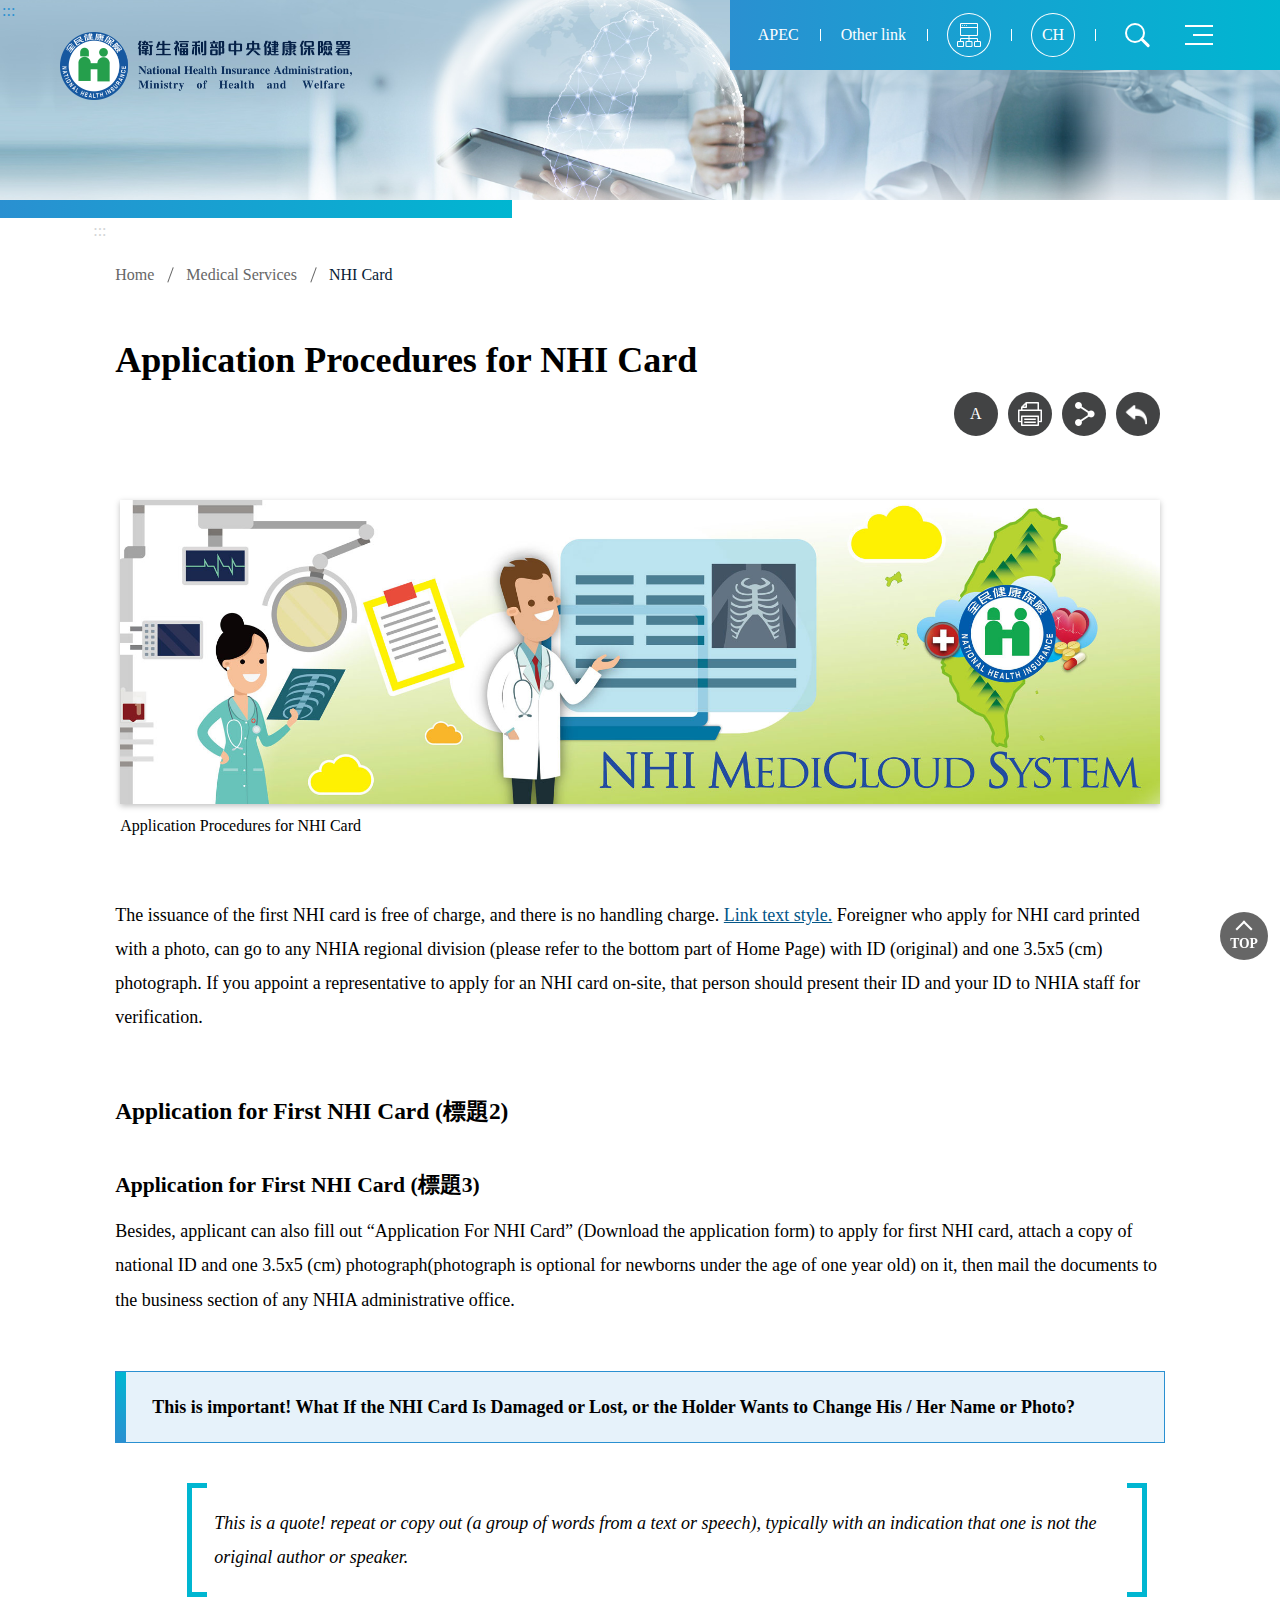
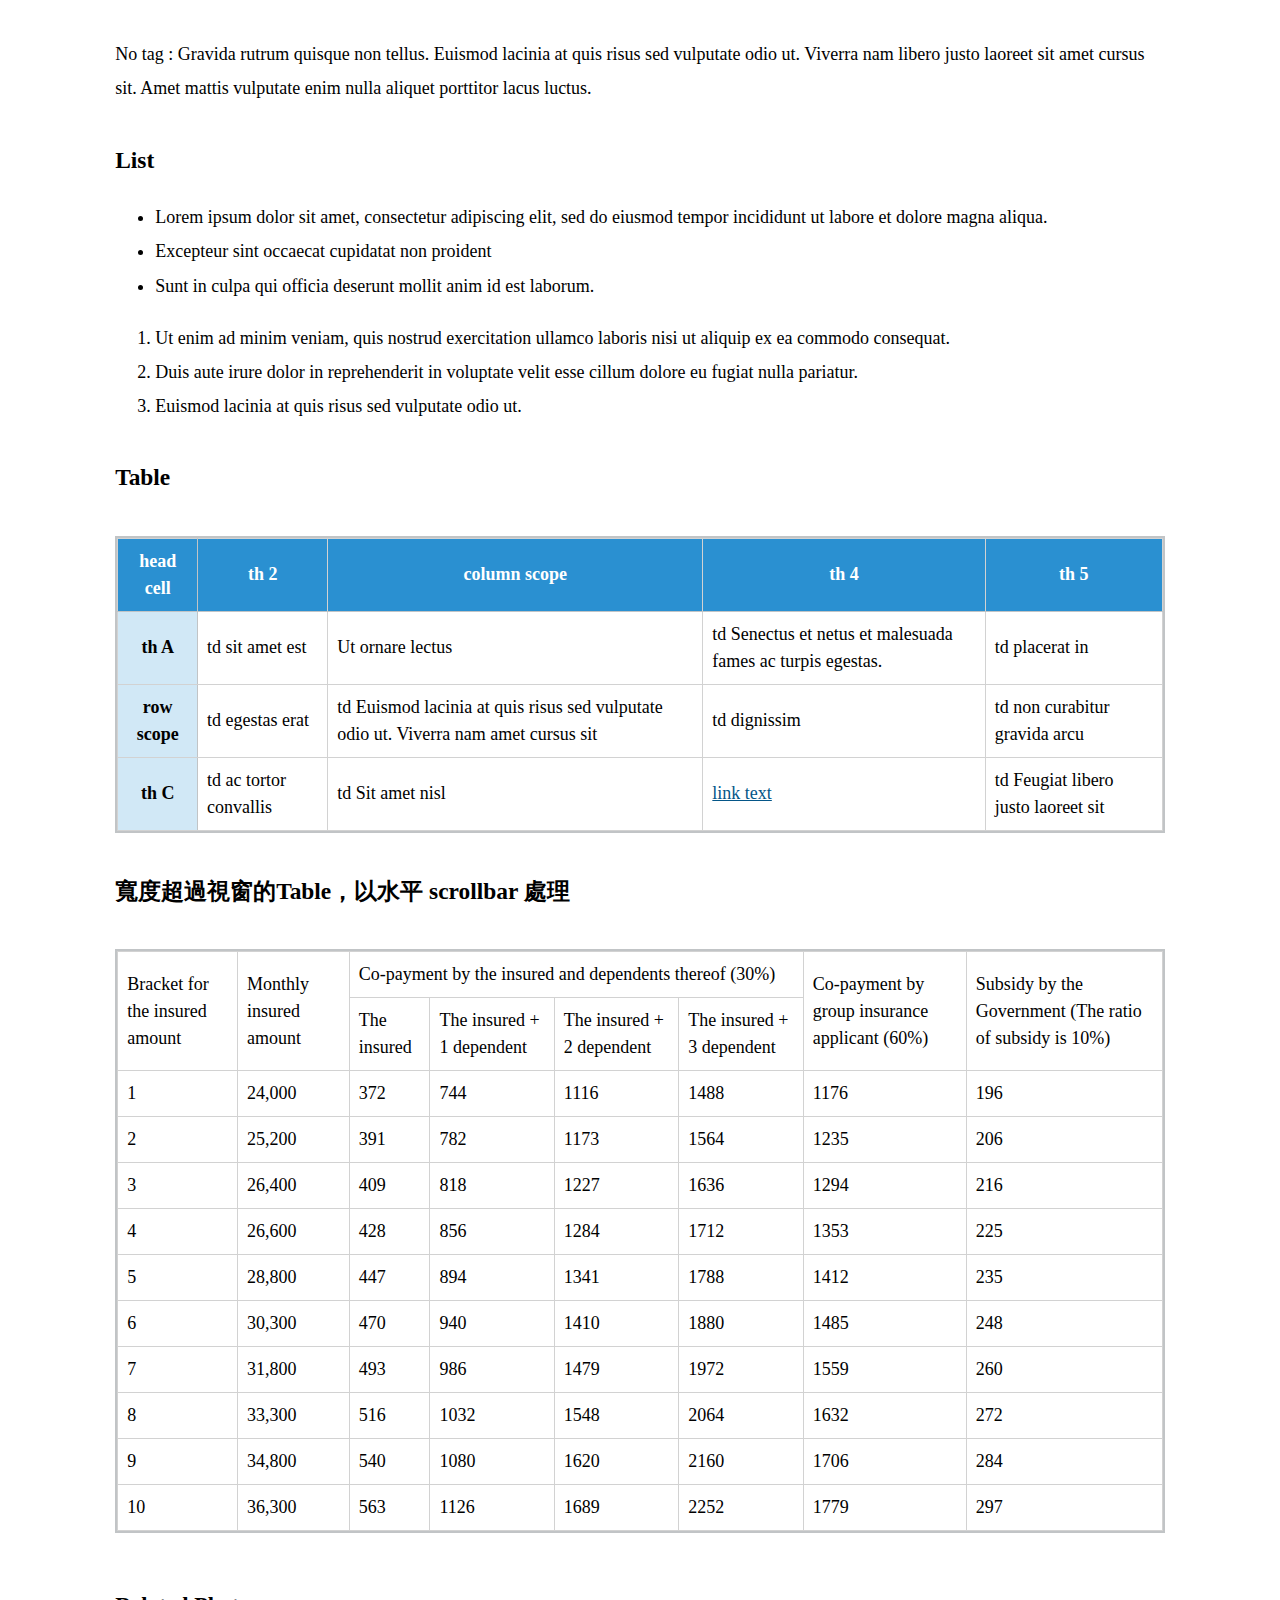
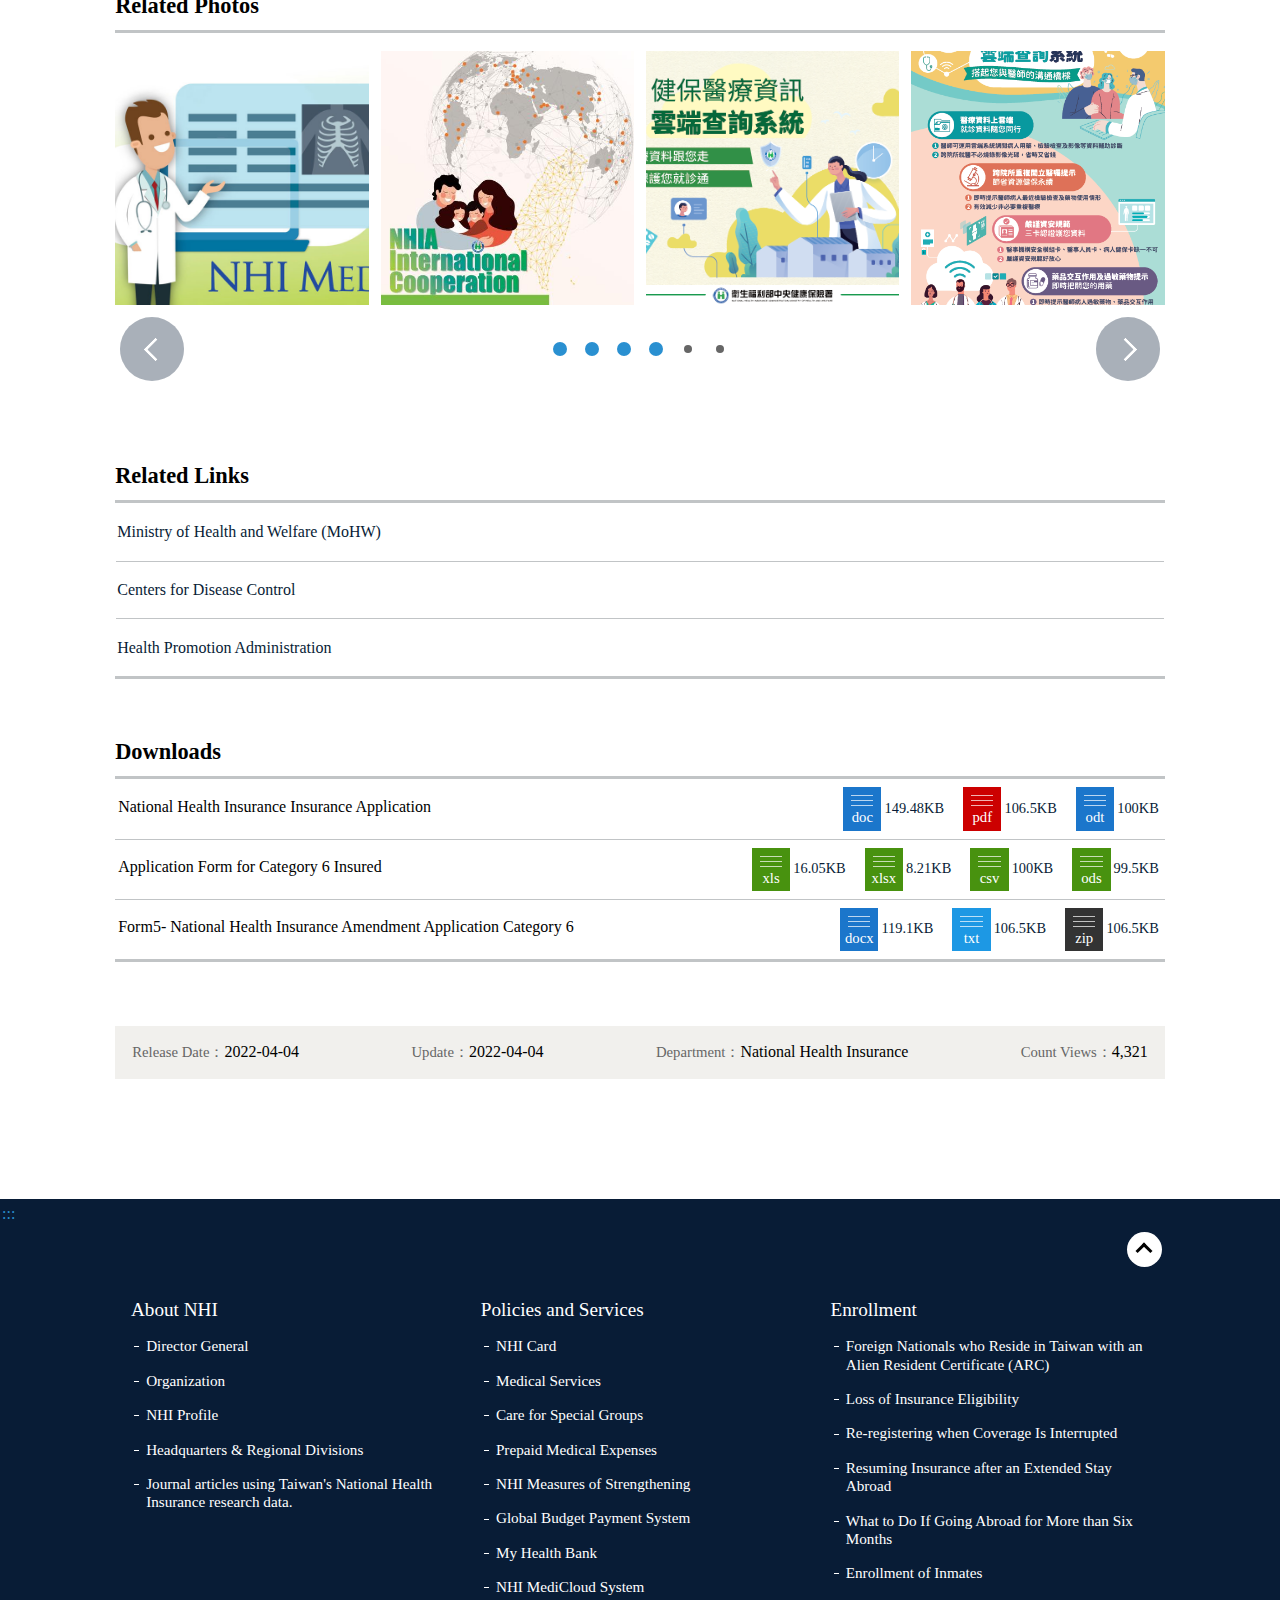
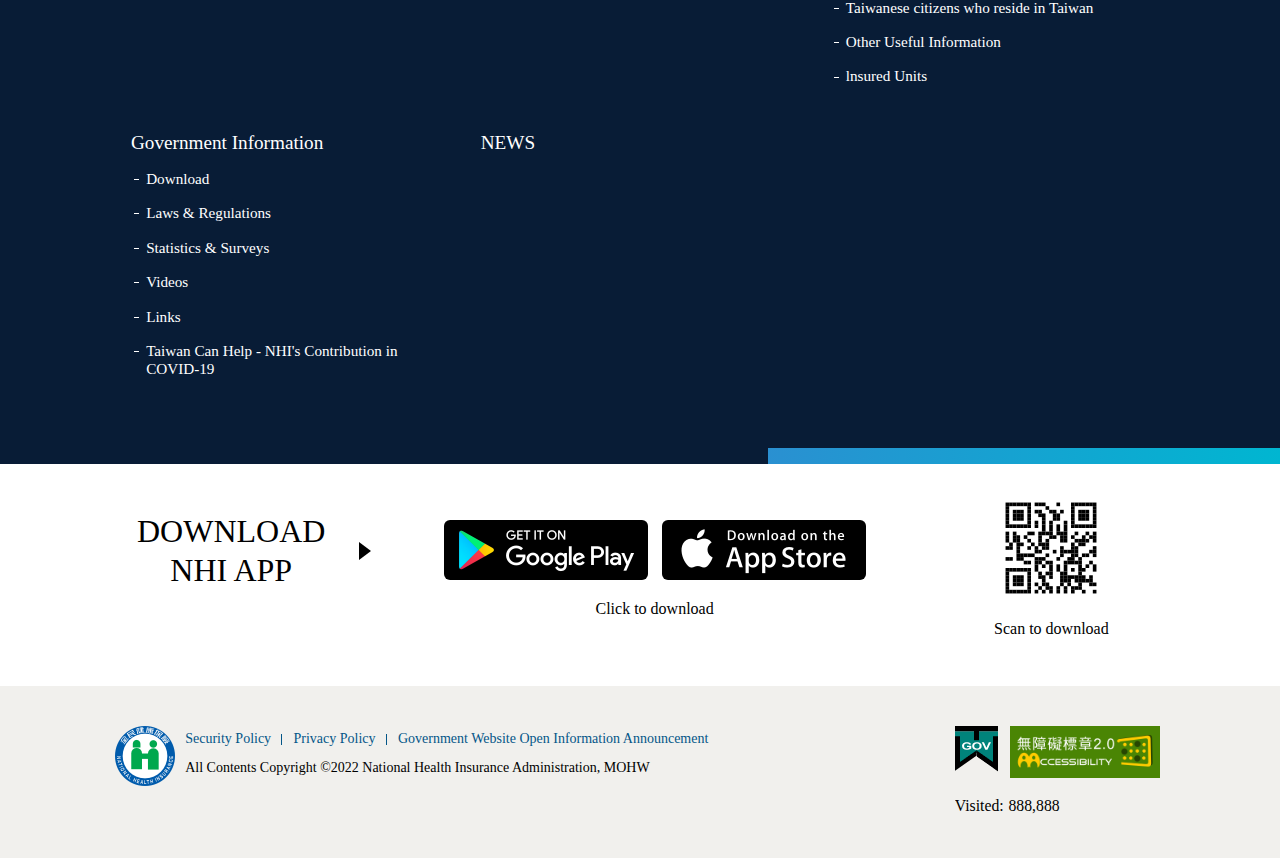
==== commit 6b163f84: "0923 修改客戶回覆意見" ====
--- a/cp.html
+++ b/cp.html
@@ -193,38 +193,161 @@
       </ol>
 
       <h3>Table</h3>
-      <table>
-        <tbody>
-          <tr>
-            <th>head cell</th>
-            <th>th 2</th>
-            <th>column scope</th>
-            <th>th 4</th>
-            <th>th 5</th>
-          </tr>
-          <tr>
-            <th>th A</th>
-            <td>td sit amet est</td>
-            <td>Ut ornare lectus</td>
-            <td>td Senectus et netus et malesuada fames ac turpis egestas.</td>
-            <td>td placerat in</td>
-          </tr>
-          <tr>
-            <th>row scope</th>
-            <td>td egestas erat</td>
-            <td>td Euismod lacinia at quis risus sed vulputate odio ut. Viverra nam amet cursus sit</td>
-            <td>td dignissim</td>
-            <td>td non curabitur gravida arcu</td>
-          </tr>
-          <tr>
-            <th>th C</th>
-            <td>td ac tortor  convallis</td>
-            <td>td Sit amet nisl</td>
-            <td><a href="javascript:;">link text</a></td>
-            <td>td Feugiat libero justo laoreet sit</td>
-          </tr>
-        </tbody>
-      </table>
+      <div class="tableBox">
+        <table>
+          <tbody>
+            <tr>
+              <th>head cell</th>
+              <th>th 2</th>
+              <th>column scope</th>
+              <th>th 4</th>
+              <th>th 5</th>
+            </tr>
+            <tr>
+              <th>th A</th>
+              <td>td sit amet est</td>
+              <td>Ut ornare lectus</td>
+              <td>td Senectus et netus et malesuada fames ac turpis egestas.</td>
+              <td>td placerat in</td>
+            </tr>
+            <tr>
+              <th>row scope</th>
+              <td>td egestas erat</td>
+              <td>td Euismod lacinia at quis risus sed vulputate odio ut. Viverra nam amet cursus sit</td>
+              <td>td dignissim</td>
+              <td>td non curabitur gravida arcu</td>
+            </tr>
+            <tr>
+              <th>th C</th>
+              <td>td ac tortor  convallis</td>
+              <td>td Sit amet nisl</td>
+              <td><a href="javascript:;">link text</a></td>
+              <td>td Feugiat libero justo laoreet sit</td>
+            </tr>
+          </tbody>
+        </table>
+      </div>
+      
+      <h3>寬度超過視窗的Table，以水平 scrollbar 處理</h3>
+      <div class="tableBox">
+        <table>
+          <tbody>
+            <tr>
+              <td colspan="1" rowspan="2">Bracket for the insured amount</td>
+              <td colspan="1" rowspan="2">Monthly insured amount</td>
+              <td colspan="4" rowspan="1">Co-payment by the insured and dependents thereof (30%)</td>
+              <td colspan="1" rowspan="2">Co-payment by group insurance applicant (60%)</td>
+              <td colspan="1" rowspan="2">Subsidy by the Government (The ratio of subsidy is 10%)</td>
+            </tr>
+            <tr>
+              <td>The insured</td>
+              <td>The insured + 1 dependent</td>
+              <td>The insured + 2 dependent</td>
+              <td>The insured + 3 dependent</td>
+            </tr>
+            <tr>
+              <td>1</td>
+              <td>24,000</td>
+              <td>372</td>
+              <td>744</td>
+              <td>1116</td>
+              <td>1488</td>
+              <td>1176</td>
+              <td>196</td>
+            </tr>
+            <tr>
+              <td>2</td>
+              <td>25,200</td>
+              <td>391</td>
+              <td>782</td>
+              <td>1173</td>
+              <td>1564</td>
+              <td>1235</td>
+              <td>206</td>
+            </tr>
+            <tr>
+              <td>3</td>
+              <td>26,400</td>
+              <td>409</td>
+              <td>818</td>
+              <td>1227</td>
+              <td>1636</td>
+              <td>1294</td>
+              <td>216</td>
+            </tr>
+            <tr>
+              <td>4</td>
+              <td>26,600</td>
+              <td>428</td>
+              <td>856</td>
+              <td>1284</td>
+              <td>1712</td>
+              <td>1353</td>
+              <td>225</td>
+            </tr>
+            <tr>
+              <td>5</td>
+              <td>28,800</td>
+              <td>447</td>
+              <td>894</td>
+              <td>1341</td>
+              <td>1788</td>
+              <td>1412</td>
+              <td>235</td>
+            </tr>
+            <tr>
+              <td>6</td>
+              <td>30,300</td>
+              <td>470</td>
+              <td>940</td>
+              <td>1410</td>
+              <td>1880</td>
+              <td>1485</td>
+              <td>248</td>
+            </tr>
+            <tr>
+              <td>7</td>
+              <td>31,800</td>
+              <td>493</td>
+              <td>986</td>
+              <td>1479</td>
+              <td>1972</td>
+              <td>1559</td>
+              <td>260</td>
+            </tr>
+            <tr>
+              <td>8</td>
+              <td>33,300</td>
+              <td>516</td>
+              <td>1032</td>
+              <td>1548</td>
+              <td>2064</td>
+              <td>1632</td>
+              <td>272</td>
+            </tr>
+            <tr>
+              <td>9</td>
+              <td>34,800</td>
+              <td>540</td>
+              <td>1080</td>
+              <td>1620</td>
+              <td>2160</td>
+              <td>1706</td>
+              <td>284</td>
+            </tr>
+            <tr>
+              <td>10</td>
+              <td>36,300</td>
+              <td>563</td>
+              <td>1126</td>
+              <td>1689</td>
+              <td>2252</td>
+              <td>1779</td>
+              <td>297</td>
+            </tr>
+          </tbody>
+        </table>
+      </div>
     </article>
 
     <section class="photoflow">
--- a/css/style.css
+++ b/css/style.css
@@ -1 +1 @@
-.appDownload,.siteTree>ul,.main.inner{width:92vw;margin:0 auto}@media screen and (min-width: 1000px){.appDownload,.siteTree>ul,.main.inner{width:82vw}}@media screen and (min-width: 1280px){.appDownload,.siteTree>ul,.main.inner{width:1049.6px}}.np>ul>li>a:hover,.np>ul>li>a:focus,.timeLine .container::before,.dataflow .flowList .flowItem::after,.siteTree::after,.webHeader::after{background-image:-webkit-gradient(linear, left top, right top, from(#2a90d1), to(#00b6d1));background-image:linear-gradient(90deg, #2a90d1, #00b6d1)}.cpArticle .emphasis::before,.contactInfo .cardBox .base{background-image:-webkit-gradient(linear, left bottom, left top, from(#2a90d1), to(#00b6d1));background-image:linear-gradient(0deg, #2a90d1, #00b6d1)}body{margin:0;padding:0;font-size:1em;font-family:"Times New Roman",Times,serif}body.noScroll{overflow:hidden;overflow-y:hidden}body *{-webkit-box-sizing:border-box;box-sizing:border-box}.main{position:relative;margin:0 auto}.main.inner{padding:60px 0 120px}.main.inner.smallFont{font-size:.9375em}.main.inner.largeFont{font-size:1.25em}a:focus{outline:none}.accesskey{display:none}@media screen and (min-width: 1000px){a.accesskey{display:block;z-index:9;position:absolute;left:0;top:0;margin:2px;text-decoration:none}a.accesskey:focus,a.accesskey:hover{outline:2px solid #00b6d1}.webHeader .accesskey{color:#2a90d1}.webFooter .accesskey{top:4px;color:#2a90d1}.main .accesskey{top:20px;left:-1.5em;color:#d3d5d6}}@media screen and (min-width: 1280px){.webHeader .accesskey,.webFooter .accesskey{left:calc(50vw - 1280px*.5)}}.more{text-align:center;margin:2em 0 0}.more a{display:inline-block;height:3.2em;line-height:3.2;padding:0 1.5em;background:#fff;color:#081c36;text-decoration:none;-webkit-box-shadow:#fff 0 0 0 0,rgba(0,0,0,.15) 0 0 16px;box-shadow:#fff 0 0 0 0,rgba(0,0,0,.15) 0 0 16px;border-radius:2em;-webkit-transition:.2s;transition:.2s}.more a:hover{-webkit-box-shadow:#fff 0 0 0 2px,rgba(0,0,0,.2) 0 0 20px 2px;box-shadow:#fff 0 0 0 2px,rgba(0,0,0,.2) 0 0 20px 2px}.more a:focus{-webkit-box-shadow:#00b6d1 0 0 0 2px,rgba(0,0,0,.2) 0 0 10px;box-shadow:#00b6d1 0 0 0 2px,rgba(0,0,0,.2) 0 0 10px}.goCenter{display:none}@media screen and (min-width: 1000px){.goCenter{display:block;position:absolute;top:-2em;left:0;z-index:99;padding:0 1em;margin-left:2em;border-radius:0 0 4px 4px;overflow:hidden;font-size:.9rem;height:1.6em;line-height:1.6;background-color:#2a90d1;color:#fff;text-decoration:none;outline:none;cursor:pointer;-webkit-transition:top .3s;transition:top .3s}.goCenter:focus{top:0}.goCenter:hover,.goCenter:focus{opacity:1}}@media screen and (min-width: 1280px){.goCenter{left:calc(50vw - 1280px*.5)}}.searchCtrl{position:relative;width:52px;height:52px;border-radius:0;background-color:rgba(0,0,0,0);border:none;text-indent:-20em;overflow:hidden}.searchCtrl::before,.searchCtrl::after{content:"";position:absolute}.searchCtrl::before{left:calc(50% - 12px);top:calc(50% - 12px);width:16px;height:16px;border:2px solid #000;border-radius:50%}.searchCtrl::after{width:12px;height:3px;background-color:#000;border-radius:0 2px 2px 0;left:calc(50% + 2px);top:calc(50% + 6px);-webkit-transform:rotate(45deg);transform:rotate(45deg)}.searchCtrl:hover,.searchCtrl:focus{background-color:#00b6d1;-webkit-box-shadow:none;box-shadow:none}.searchCtrl:hover::before,.searchCtrl:focus::before{border-color:#fff}.searchCtrl:hover::after,.searchCtrl:focus::after{background-color:#fff}.searchCtrl:focus{-webkit-box-shadow:#00b6d1 0 0 0 2px;box-shadow:#00b6d1 0 0 0 2px}@media screen and (min-width: 1000px){.searchCtrl{width:42px;height:42px}.searchCtrl::before{border-color:#fff}.searchCtrl::after{background:#fff}}.menuCtrl,.sidebarCtrl{position:relative;text-indent:-20em;overflow:hidden;width:42px;height:42px;border-radius:0;border:none;-webkit-box-shadow:none;box-shadow:none;background-color:rgba(0,0,0,0)}.menuCtrl::before,.menuCtrl::after,.sidebarCtrl::before,.sidebarCtrl::after{content:"";position:absolute;right:7px;height:2px;background:#fff;-webkit-transition:.2s;transition:.2s}.menuCtrl::before,.sidebarCtrl::before{top:11px;width:28px;-webkit-box-shadow:#fff 0 18px 0;box-shadow:#fff 0 18px 0}.menuCtrl::after,.sidebarCtrl::after{top:20px;width:20px}.sidebarCtrl{width:52px;height:52px;left:4px;z-index:990;border-radius:0;background-color:rgba(0,0,0,0);border:none}.sidebarCtrl::before,.sidebarCtrl::after{background-color:#000;right:12px}.sidebarCtrl::before{-webkit-box-shadow:#000 0 18px 0;box-shadow:#000 0 18px 0;top:16px}.sidebarCtrl::after{top:25px}.sidebarCtrl:hover,.sidebarCtrl:focus{background-color:#00b6d1;-webkit-box-shadow:none;box-shadow:none}.sidebarCtrl:hover::before,.sidebarCtrl:hover::after,.sidebarCtrl:focus::before,.sidebarCtrl:focus::after{background-color:#fff}.sidebarCtrl:hover::before,.sidebarCtrl:focus::before{-webkit-box-shadow:#fff 0 18px 0;box-shadow:#fff 0 18px 0}.sidebarCtrl.closeIt{background-color:#00b6d1}.sidebarCtrl.closeIt::before,.sidebarCtrl.closeIt::after{width:28px;right:12px;background-color:#fff}.sidebarCtrl.closeIt::before{-webkit-box-shadow:none;box-shadow:none;top:26px;-webkit-transform:rotate(45deg);transform:rotate(45deg)}.sidebarCtrl.closeIt::after{top:26px;-webkit-transform:rotate(-45deg);transform:rotate(-45deg)}.sidebarMask{display:none;z-index:980;position:fixed;left:0;right:0;top:0;bottom:0;background-color:rgba(0,0,0,.8)}button.closeThis{position:relative;height:44px;width:44px;padding:0;margin:0;text-indent:-20em;overflow:hidden;background-color:rgba(0,0,0,.8);-webkit-box-shadow:none;box-shadow:none;border:none}button.closeThis::before,button.closeThis::after{content:"";position:absolute;left:11px;top:21px;width:24px;height:2px;background-color:#fff}button.closeThis::before{-webkit-transform:rotate(45deg);transform:rotate(45deg)}button.closeThis::after{-webkit-transform:rotate(-45deg);transform:rotate(-45deg)}button.closeThis:hover{background-color:#206d9e;-webkit-box-shadow:none;box-shadow:none}button.closeThis:focus{background-color:#2a90d1;-webkit-box-shadow:#2a90d1 0 0 0 2px;box-shadow:#2a90d1 0 0 0 2px}.slick-arrow{position:absolute;top:50%;-webkit-transform:translateY(-50%);transform:translateY(-50%);z-index:9;width:64px;height:64px;border-radius:50%;text-indent:-20em;overflow:hidden;margin:0;border:none;background-color:rgba(8,28,54,.35);cursor:pointer}.slick-arrow::before{content:"";position:absolute;width:14px;height:14px;left:50%;top:50%;margin-top:-8px;border:3px solid #fff;border-top:none;border-right:none;border-radius:1px;-webkit-transform:rotate(45deg);transform:rotate(45deg)}.slick-arrow.slick-prev{left:0}.slick-arrow.slick-prev::before{margin-left:-5px}.slick-arrow.slick-next{right:0}.slick-arrow.slick-next::before{-webkit-transform:rotate(225deg);transform:rotate(225deg);margin-left:-11px}.slick-arrow:hover,.slick-arrow:focus{background-color:rgba(8,28,54,.8);-webkit-box-shadow:none;box-shadow:none}.slick-dots{margin:20px auto 5px;z-index:9;display:-webkit-box;display:-ms-flexbox;display:flex;-webkit-box-pack:center;-ms-flex-pack:center;justify-content:center;list-style:none;margin:0 auto;padding:0}.slick-dots li{-webkit-box-flex:0;-ms-flex:0 0 auto;flex:0 0 auto;margin:0 4px;padding:0}.slick-dots li button{width:8px;height:8px;border-radius:50%;padding:0;font-size:0;border:none;-webkit-box-shadow:none;box-shadow:none;background:#9ea3a5}.slick-dots li.slick-active button{background-color:#424344;-webkit-box-shadow:#424344 0 0 0 2px;box-shadow:#424344 0 0 0 2px}.diskBtn{position:absolute;top:50%;-webkit-transform:translateY(-50%);transform:translateY(-50%);z-index:9;width:64px;height:64px;border-radius:50%;text-indent:-20em;overflow:hidden;margin:0;border:none;background-color:rgba(8,28,54,.35);cursor:pointer}.diskBtn::before{content:"";position:absolute;width:14px;height:14px;left:50%;top:50%;margin-top:-8px;border:3px solid #fff;border-top:none;border-right:none;border-radius:1px;-webkit-transform:rotate(45deg);transform:rotate(45deg)}.diskBtn.prev{left:0}.diskBtn.prev::before{margin-left:-5px}.diskBtn.next{right:0}.diskBtn.next::before{-webkit-transform:rotate(225deg);transform:rotate(225deg);margin-left:-11px}.diskBtn:hover,.diskBtn:focus{background-color:rgba(8,28,54,.8);-webkit-box-shadow:none;box-shadow:none}.diskBtn:focus{-webkit-box-shadow:#fff 0 0 0 1px,#081c36 0 0 0 4px;box-shadow:#fff 0 0 0 1px,#081c36 0 0 0 4px}.playIcon{position:absolute;left:50%;top:50%;width:72px;height:72px;border-radius:50%;-webkit-transform:translate(-50%, -50%);transform:translate(-50%, -50%);background-color:rgba(0,0,0,.5);-webkit-box-shadow:#fff 0 0 0 8px;box-shadow:#fff 0 0 0 8px}.playIcon::before{content:"";position:absolute;top:calc(50% - 20px);left:calc(50% - 9px);width:2px;height:2px;border-style:solid;border-color:rgba(0,0,0,0) rgba(0,0,0,0) rgba(0,0,0,0) #fff;border-width:20px 0 20px 28px;-webkit-box-sizing:border-box;box-sizing:border-box;border-radius:3px}.playIcon:hover{background-color:rgba(200,0,0,.9)}.videoThumb{position:relative}.videoThumb::before,.videoThumb::after{content:"";position:absolute;left:50%;top:50%;opacity:.7;-webkit-transition:.2s;transition:.2s}.videoThumb::before{width:44px;height:44px;border-radius:50%;margin:-22px 0 0 -22px;background-color:rgba(0,0,0,.5);-webkit-box-shadow:#fff 0 0 0 4px;box-shadow:#fff 0 0 0 4px}.videoThumb::after{width:0;height:0;border-style:solid;border-width:10px 0 10px 15px;border-color:rgba(0,0,0,0) rgba(0,0,0,0) rgba(0,0,0,0) #fff;margin:-10px 0 0 -4px}a:hover .videoThumb::before,a:hover .videoThumb::after{opacity:1}a:hover .videoThumb::before{background-color:rgba(204,0,0,.8)}.goTop{position:fixed;bottom:-60px;right:12px;z-index:90;padding:15px 0 0;margin:0;width:48px;height:48px;line-height:1;font-size:.85rem;text-transform:uppercase;font-weight:bold;border:none;border-radius:50%;-webkit-box-shadow:rgba(255,255,255,.4) 0 0 0 3px;box-shadow:rgba(255,255,255,.4) 0 0 0 3px;background:rgba(0,0,0,.6);color:#fff;-webkit-transition:background .2s,bottom 1.2s,-webkit-box-shadow .2s;transition:background .2s,bottom 1.2s,-webkit-box-shadow .2s;transition:background .2s,box-shadow .2s,bottom 1.2s;transition:background .2s,box-shadow .2s,bottom 1.2s,-webkit-box-shadow .2s}.goTop:hover,.goTop:focus{background:#000;-webkit-box-shadow:rgba(255,255,255,.7) 0 0 0 3px;box-shadow:rgba(255,255,255,.7) 0 0 0 3px}.goTop:focus{-webkit-box-shadow:#000 0 0 0 3px;box-shadow:#000 0 0 0 3px}.goTop::before{content:"";position:absolute;width:10px;height:10px;left:18px;top:11px;border:2px solid #fff;border-bottom:none;border-right:none;-webkit-transform:rotate(45deg);transform:rotate(45deg)}.goTop.show{bottom:30px;-webkit-transition:bottom .8s;transition:bottom .8s}@media screen and (min-width: 1426px){.goTop{right:calc(50% - 1280px/2 - 60px)}}kbd{display:inline-block;vertical-align:middle;margin:0 .1em;padding:0 .4em;height:1.7em;line-height:1.6;font-size:.938em;font-family:sans-serif;font-weight:bold;border:1px solid #c1c4c6;border-radius:.2em;color:#081c36;background:#fff}.topLinks a{color:#fff;text-decoration:none;display:block}.topLinks ul{list-style:none;margin:0;padding:0}.topLinks>ul>li>a{height:42px;line-height:42px;text-align:center}.topLinks .langCh>a,.topLinks .sitemapIcon>a{width:42px;border-radius:50%;margin:0 auto;overflow:hidden;-webkit-box-shadow:#fff 0 0 0 1px;box-shadow:#fff 0 0 0 1px;-webkit-transition:.15s;transition:.15s}.topLinks .langCh>a:hover,.topLinks .langCh>a:focus,.topLinks .sitemapIcon>a:hover,.topLinks .sitemapIcon>a:focus{-webkit-box-shadow:#fff 0 0 0 2px;box-shadow:#fff 0 0 0 2px}.topLinks.langCh{font-size:1.2em}.topLinks .sitemapIcon>a{background:url(../images/icon_sitemap.png) no-repeat center center;background-size:24px;text-indent:-20em}@media screen and (min-width: 1000px){.topLinks{position:absolute;right:0;top:0;z-index:9;padding:14px 60px 14px 8px;background-image:-webkit-gradient(linear, left top, right top, from(#2a90d1), to(#00b6d1));background-image:linear-gradient(90deg, #2a90d1, #00b6d1)}.topLinks .menuCtrl,.topLinks .searchCtrl{position:relative;float:left;margin:0 0 0 20px}.topLinks>ul{display:block;float:left}.topLinks>ul>li{float:left;position:relative;margin:0 0 0 20px;padding:0 22px 0 0}.topLinks>ul>li::after{content:"";position:absolute;right:0;top:50%;width:1px;height:12px;margin-top:-6px;background-color:#fff}.topLinks>ul>li>a{display:block;overflow:hidden;position:relative;height:42px;line-height:42px}.topLinks>ul>li:not([class])>a::after{content:"";position:absolute;left:50%;bottom:11px;height:2px;width:0;background:#fff;-webkit-transition:.2s;transition:.2s}.topLinks>ul>li:not([class])>a:hover::after,.topLinks>ul>li:not([class])>a:focus::after{left:0;width:100%}.topLinks>ul::after{content:"";display:block;clear:both}}@media screen and (min-width: 1280px){.topLinks{right:calc(50vw - 1280px/2 )}}.webHeader .topLinks ul{display:none}@media screen and (min-width: 1000px){.webHeader .topLinks ul{display:block}}.sidebar .topLinks .searchCtrl,.sidebar .topLinks .menuCtrl{display:none}.sidebar .topLinks>ul{position:relative;display:-webkit-box;display:-ms-flexbox;display:flex;-webkit-box-orient:horizontal;-webkit-box-direction:normal;-ms-flex-flow:row wrap;flex-flow:row wrap;-webkit-box-pack:center;-ms-flex-pack:center;justify-content:center;margin:20px auto 0;padding-bottom:60px;width:94%}.sidebar .topLinks>ul>li{-webkit-box-flex:1;-ms-flex:1 1 45%;flex:1 1 45%;margin:5px}.sidebar .topLinks>ul>li a{-webkit-box-shadow:rgba(255,255,255,.5) 0 0 0 1px;box-shadow:rgba(255,255,255,.5) 0 0 0 1px;-webkit-transition:.2s;transition:.2s}.sidebar .topLinks>ul>li a:hover,.sidebar .topLinks>ul>li a:focus{-webkit-box-shadow:#fff 0 0 0 1px;box-shadow:#fff 0 0 0 1px}.sidebar .topLinks>ul>li[class]{position:absolute;bottom:0}.sidebar .topLinks>ul>li[class].sitemapIcon{left:44px}.sidebar .topLinks>ul>li[class].langCh{right:44px}.webHeader{position:relative;padding:0;width:100vw;background-color:#bed7ea}.webHeader::after{content:"";position:absolute;left:0;bottom:-8px;height:8px;width:72vw}.webHeader h1{position:absolute;z-index:19;width:calc(100% - 100px);margin:0 50px;padding:8px 0;font-size:1rem}.webHeader h1 a{display:block}.webHeader h1 a:focus img{-webkit-box-shadow:#00b6d1 0 0 0 2px inset;box-shadow:#00b6d1 0 0 0 2px inset}.webHeader h1 img{display:block;height:51px;margin:0 auto;-o-object-fit:contain;object-fit:contain;-o-object-position:left;object-position:left}.webHeader .searchCtrl,.webHeader .sidebarCtrl{position:absolute;top:4px}.webHeader .sidebarCtrl{left:4px}.webHeader .searchCtrl{right:4px;z-index:9}.webHeader .menuCtrl{display:none}.webHeader .headerImg{display:block;height:67px}.webHeader .headerImg img{display:none}@media screen and (min-width: 1000px){.webHeader::after{bottom:-18px;height:18px;width:40vw}.webHeader h1{position:absolute;z-index:9;width:auto;left:60px;margin:0;padding-top:32px}.webHeader h1 img{height:68px;margin:0}.webHeader .sidebarCtrl{display:none}.webHeader .menuCtrl{display:block}.webHeader .searchCtrl{position:relative;right:auto;top:0}.webHeader .menuCtrl:hover,.webHeader .searchCtrl:hover{background-color:rgba(0,0,0,0);-webkit-box-shadow:rgba(255,255,255,.5) 0 0 0 1px;box-shadow:rgba(255,255,255,.5) 0 0 0 1px}.webHeader .menuCtrl:focus,.webHeader .searchCtrl:focus{background-color:rgba(0,0,0,0);-webkit-box-shadow:#fff 0 0 0 1px;box-shadow:#fff 0 0 0 1px}.webHeader .headerImg{width:100%;height:200px}.webHeader .headerImg img{display:block;margin:0 auto;width:100%;height:100%;-o-object-fit:cover;object-fit:cover}}@media screen and (min-width: 1280px){.webHeader h1{left:calc( 50vw - 1280px/2 + 60px)}}.search{display:none;position:absolute;top:67px;left:auto;right:0;z-index:8;width:100vw;max-width:500px;padding:24px 5vw 10px;-webkit-transform:translateX(100%);transform:translateX(100%);background:#424344;color:#ccc;-webkit-transition:-webkit-transform .5s;transition:-webkit-transform .5s;transition:transform .5s;transition:transform .5s, -webkit-transform .5s}.search.reveal{-webkit-transform:translateX(0);transform:translateX(0)}.search a{color:#fff}.search input[type=text],.search input[type=button],.search input[type=submit]{float:left;padding:0 .5em;margin:0;font-size:inherit;height:2.6em;line-height:2.6;border:none;border-radius:0;-webkit-box-shadow:#00b6d1 0 0 0 2px;box-shadow:#00b6d1 0 0 0 2px}.search input[type=text]{width:calc(100% - 5em - 2px);max-width:24em;margin-right:2px;background-color:#fff}.search input[type=text]:focus{-webkit-box-shadow:#00b6d1 0 0 0 2px,#000 0 0 0 1px inset;box-shadow:#00b6d1 0 0 0 2px,#000 0 0 0 1px inset}.search input[type=button],.search input[type=submit]{width:5em;background-color:#00b6d1}.search input[type=button]:hover,.search input[type=submit]:hover{background-color:#2a90d1;-webkit-box-shadow:#00b6d1 0 0 0 2px;box-shadow:#00b6d1 0 0 0 2px}.search input[type=button]:focus,.search input[type=submit]:focus{background-color:#2a90d1;-webkit-box-shadow:#00b6d1 0 0 0 2px,rgba(255,255,255,.8) 0 0 0 1px inset;box-shadow:#00b6d1 0 0 0 2px,rgba(255,255,255,.8) 0 0 0 1px inset}.search .hotKeywords{clear:both;padding-top:14px}.search .hotKeywords .label{display:inline-block;margin-right:.4em;line-height:1.1;vertical-align:top}.search .hotKeywords ul{list-style:none;margin:0;padding:0;display:inline-block;line-height:1.1}.search .hotKeywords li{margin:0 1em .4em 0;float:left}.search .hotKeywords li a{display:block;text-decoration:none;cursor:pointer}.search .hotKeywords li a:hover,.search .hotKeywords li a:focus{text-decoration:underline}.search .skip{position:absolute;right:0;width:1px;height:1px;padding:0;opacity:0}@media screen and (min-width: 1000px){.search{top:100px;right:0;left:auto;width:420px;padding:30px 30px 12px;background:rgba(66,67,68,.85);-webkit-transform:translateX(0) translateY(-100%);transform:translateX(0) translateY(-100%);-webkit-transition:-webkit-transform .5s;transition:-webkit-transform .5s;transition:transform .5s;transition:transform .5s, -webkit-transform .5s}.search.reveal{-webkit-transform:translateY(0);transform:translateY(0)}}@media screen and (min-width: 1280px){.search{right:calc( 50vw - 1280px/2)}}.webFooter{position:relative;padding:0;margin:0 auto}.webFooter a{text-decoration:none}.webFooter .base{position:relative;padding:40px 4vw;font-size:.875em;line-height:1.5;background:#f1f0ed}.webFooter .base p{margin:0}.webFooter .copyright{margin:0 0 2em;padding:5px 0 0 70px;min-height:60px;background:url(../images/nhiLogo.png) no-repeat 0 0;background-size:60px}.webFooter .copyright ul{list-style:none;margin:0 0 .3em;padding:0;line-height:1.1;overflow:hidden}.webFooter .copyright li{float:left;position:relative;padding:0 .8em 0 0;margin:0 .8em .4em 0}.webFooter .copyright li a{display:block;color:#045688;border-bottom:1px solid rgba(0,0,0,0)}.webFooter .copyright li a:hover,.webFooter .copyright li a:focus{border-color:#045688}.webFooter .copyright li::after{content:"";position:absolute;right:0;top:.2em;height:.8em;width:1px;background-color:#045688;vertical-align:middle}.webFooter .copyright li:last-child::after{display:none}.webFooter .others{list-style:none;margin:0;padding:0;overflow:hidden}.webFooter .others li a,.webFooter .others li img{display:block}.webFooter .others .egov{float:left;margin-right:12px}.webFooter .others .egov img{width:43px}.webFooter .others .badgeA{float:left}.webFooter .others .badgeA img{width:150px}.webFooter .others .visited{clear:both;padding:1em 0 0;white-space:nowrap;font-size:1.125em}.webFooter .others .visited::before{content:attr(title) ":";display:inline-block;margin-right:.3em}@media screen and (min-width: 700px){.webFooter .others .badgeA{margin-right:12px}.webFooter .others .visited{clear:none}}@media screen and (min-width: 1000px){.webFooter .base{padding-left:9vw;padding-right:9vw;display:-webkit-box;display:-ms-flexbox;display:flex;-webkit-box-orient:horizontal;-webkit-box-direction:normal;-ms-flex-flow:row nowrap;flex-flow:row nowrap;-webkit-box-pack:justify;-ms-flex-pack:justify;justify-content:space-between}.webFooter .base .copyright{-webkit-box-flex:0;-ms-flex:0 1 calc(100% - 230px);flex:0 1 calc(100% - 230px)}.webFooter .base .copyright p{margin-top:0}.webFooter .base .others{-webkit-box-flex:0;-ms-flex:0 0 210px;flex:0 0 210px}.webFooter .base .others .badgeA{margin-right:0}.webFooter .base .others .visited{clear:both;width:100%}}@media screen and (min-width: 1280px){.webFooter .base{padding-left:calc(50vw - 1280px*.41);padding-right:calc(50vw - 1280px*.41)}}.fatFootCtrl{position:absolute;right:4vw;top:30px;z-index:9;width:35px;height:35px;padding:0;border-radius:50%;background:#fff;text-indent:-10em;overflow:hidden;border:none;-webkit-transition:background .2s;transition:background .2s}.fatFootCtrl:hover,.fatFootCtrl:focus{-webkit-box-shadow:#00b6d1 0 0 0 2px;box-shadow:#00b6d1 0 0 0 2px;outline:none;background-color:#00b6d1}.fatFootCtrl:hover::before,.fatFootCtrl:focus::before{border-color:#fff}.fatFootCtrl::before{content:"";position:absolute;left:50%;top:50%;width:9px;height:9px;margin:-4px auto auto -6px;border:3px solid #000;border-right:none;border-bottom:none;-webkit-transform:rotate(45deg);transform:rotate(45deg);-webkit-transition:-webkit-transform .4s;transition:-webkit-transform .4s;transition:transform .4s;transition:transform .4s, -webkit-transform .4s}.fatFootCtrl.closed::before{-webkit-transform:rotate(225deg);transform:rotate(225deg);margin-top:-8px}@media screen and (min-width: 1000px){.fatFootCtrl{right:9vw}}@media screen and (min-width: 1280px){.fatFootCtrl{right:calc(50vw - 1280px*.41)}}.siteTree{position:relative;z-index:2;margin:0 auto;padding:80px 0 60px;font-size:1.2rem;background:#081c36;color:#fff}.siteTree ul{list-style:none;margin:0 auto;padding:0;line-height:1.2}.siteTree>ul>li{padding:0;margin:0 auto 2em}.siteTree>ul>li a{display:block;position:relative;border-bottom:1px solid rgba(0,0,0,0);-webkit-transition:.2s;transition:.2s;color:#fff}.siteTree>ul>li a:hover,.siteTree>ul>li a:focus{border-bottom-color:#fff}.siteTree>ul>li>ul{font-size:.95rem}.siteTree>ul>li>ul>li{margin:1em 0}.siteTree>ul>li>ul>li>a{padding-left:1em;position:relative}.siteTree>ul>li>ul>li>a::before{content:"";width:5px;height:1px;background:#fff;position:absolute;left:.2em;top:.6em}.siteTree>ul>li>ul ul{display:none}.siteTree::after{content:"";position:absolute;right:0;bottom:0;width:60%;height:16px;background-color:#2a90d1}@media screen and (min-width: 700px){.siteTree>ul{display:-webkit-box;display:-ms-flexbox;display:flex;-webkit-box-orient:horizontal;-webkit-box-direction:normal;-ms-flex-flow:row wrap;flex-flow:row wrap}.siteTree>ul>li{-webkit-box-flex:0;-ms-flex:0 0 44%;flex:0 0 44%;margin:1em 3% .5em}}@media screen and (min-width: 1000px){.siteTree>ul>li{-ms-flex-preferred-size:30.33%;flex-basis:30.33%;margin-left:1.5%;margin-right:1.5%}.siteTree::after{width:40%}}.appDownload{padding:3em 0;background-color:#fff}.appDownload h2{font-size:2rem;line-height:1.2;text-align:center;font-weight:normal;margin:0 0 20px}.appDownload .appLink{list-style:none;margin:0 0 15px;padding:0;text-align:center}.appDownload .appLink li{margin:8px auto}.appDownload .appLink li img{height:60px;width:100%;-o-object-fit:contain;object-fit:contain}.appDownload .appLink::after{content:attr(title);display:block;margin:1em auto 0}.appDownload .qrCode img{display:block;width:240px;max-width:100%;margin:0 auto}.appDownload .qrCode::after{content:attr(title);display:block;text-align:center;margin:12px 0 0}@media screen and (min-width: 700px){.appDownload{display:-webkit-box;display:-ms-flexbox;display:flex;-webkit-box-orient:horizontal;-webkit-box-direction:normal;-ms-flex-flow:row wrap;flex-flow:row wrap;-webkit-box-pack:center;-ms-flex-pack:center;justify-content:center;-webkit-box-align:center;-ms-flex-align:center;align-items:center;padding:1.5em 0;margin:0 auto}.appDownload h2{-webkit-box-flex:0;-ms-flex:0 0 100%;flex:0 0 100%}.appDownload .appLink,.appDownload .qrCode{-webkit-box-flex:1;-ms-flex:1 1 50%;flex:1 1 50%}}@media screen and (min-width: 1000px){.appDownload{-ms-flex-wrap:nowrap;flex-wrap:nowrap;-webkit-box-align:start;-ms-flex-align:start;align-items:flex-start;padding:3em 0}.appDownload h2{-webkit-box-flex:0;-ms-flex:0 1 8em;flex:0 1 8em;position:relative;margin:0;padding:0 24px 0 0}.appDownload h2::after{content:"";position:absolute;right:0;top:50%;margin-top:-9px;width:0;height:0;border-style:solid;border-width:9px 0 9px 12px;border-color:rgba(0,0,0,0) rgba(0,0,0,0) rgba(0,0,0,0) #000}.appDownload .appLink{-webkit-box-flex:1;-ms-flex:1 0 460px;flex:1 0 460px;white-space:nowrap;padding-top:8px}.appDownload .appLink li{display:inline-block;margin:0 5px}.appDownload .appLink li a{display:block;border-radius:6px;overflow:hidden}.appDownload .appLink li img{display:block;height:60px}.appDownload .qrCode{-webkit-box-flex:1;-ms-flex:1 1 auto;flex:1 1 auto;margin-top:-1.5em}.appDownload .qrCode img{width:120px;height:120px;-o-object-fit:contain;object-fit:contain}}.menu ul{list-style:none;margin:0;padding:0;line-height:1.4}.menu ul li{margin:0;padding:0}.menu ul a{display:block;position:relative;text-decoration:none}.sidebar{position:fixed;z-index:990;width:280px;margin-left:-280px;top:67px;bottom:0;overflow:auto;background:#424344;color:#fff;-webkit-transition:.5s;transition:.5s}.sidebar.reveal{margin-left:0}.sidebar .menu>ul{border-bottom:3px solid #00b6d1;font-size:1.2rem}.sidebar .menu>ul li a{position:relative;color:#fff;text-decoration:none}.sidebar .menu>ul li a:hover{background-color:rgba(0,0,0,.6)}.sidebar .menu>ul li.hasChild>a{padding-right:36px}.sidebar .menu>ul li.hasChild>a::after{content:"";position:absolute;right:15px;top:1.2em;width:8px;height:8px;border:2px solid #00b6d1;-webkit-transform:rotate(45deg);transform:rotate(45deg);border-left:none;border-top:none;-webkit-transition:.2s;transition:.2s}.sidebar .menu>ul li.hasChild.closeIt>a::after{-webkit-transform:rotate(225deg);transform:rotate(225deg);top:1.5em}.sidebar .menu>ul li ul{display:none;font-size:1rem;border-top:1px solid rgba(255,255,255,.2)}.sidebar .menu>ul li ul li a{padding:.9em .8em .8em 36px}.sidebar .menu>ul li ul li a::before{content:"";position:absolute;left:1.2rem;top:1.5em;width:8px;height:2px;background-color:#fff}.sidebar .menu>ul li ul ul{margin-left:32px;border-top:none}.sidebar .menu>ul li ul ul a{padding-left:22px}.sidebar .menu>ul li ul ul a::before{left:7px;height:1px}.sidebar .menu>ul>li{border-bottom:1px solid rgba(255,255,255,.4)}.sidebar .menu>ul>li:last-child{border-bottom:none}.sidebar .menu>ul>li>a{position:relative;padding:.9em .8em .8em;-webkit-transition:.2s;transition:.2s}.sidebar .menu .closeThis,.sidebar .menu .skip{display:none}@media screen and (min-width: 1000px){.sidebar{display:none}}.webHeader .menu{display:none;position:fixed;left:0;right:0;top:0;bottom:0;z-index:990;padding:60px 5vw;overflow-y:auto;background-color:rgba(0,0,0,.85);color:#fff}.webHeader .menu a{color:#fff}.webHeader .menu>ul{display:-webkit-box;display:-ms-flexbox;display:flex;-webkit-box-orient:horizontal;-webkit-box-direction:normal;-ms-flex-flow:row wrap;flex-flow:row wrap;margin:0 auto}.webHeader .menu>ul>li{-webkit-box-flex:0;-ms-flex:0 0 28%;flex:0 0 28%;margin:0 2.5% 2em;font-size:1.5rem}.webHeader .menu>ul>li>a{border-bottom:1px solid #00b6d1}.webHeader .menu>ul>li>a::after{content:"";position:absolute;left:0;right:0;bottom:0;height:0;background-color:#00b6d1;-webkit-transition:height .15s;transition:height .15s}.webHeader .menu>ul>li>a:hover::after,.webHeader .menu>ul>li>a:focus::after{height:2px}.webHeader .menu>ul>li>ul{margin:1em 0 0}.webHeader .menu>ul>li>ul>li>a{padding:.5em 0 .1em 22px;border-bottom:1px solid rgba(0,0,0,0)}.webHeader .menu>ul>li>ul>li>a::before{content:"";position:absolute;left:3px;top:1.2em;width:8px;height:2px;background:#fff;-webkit-transition:.15s;transition:.15s}.webHeader .menu>ul>li>ul>li>a:hover,.webHeader .menu>ul>li>ul>li>a:focus{border-color:rgba(255,255,255,.6)}.webHeader .menu>ul>li>ul>li>a:hover::before,.webHeader .menu>ul>li>ul>li>a:focus::before{height:8px;-webkit-transform:translateY(-4px);transform:translateY(-4px)}.webHeader .menu>ul>li>ul>li+li{margin-top:4px}.webHeader .menu>ul ul{font-size:1.1rem}.webHeader .menu>ul ul ul{display:none}.webHeader .menu .closeThis{display:block;position:absolute;right:5px;top:5px;border-radius:0;background-color:rgba(0,0,0,0);border:none;-webkit-box-shadow:none;box-shadow:none}.webHeader .menu .closeThis:hover{background-color:#2a90d1}.webHeader .menu .closeThis:focus{background-color:#00b6d1;-webkit-box-shadow:#00b6d1 0 0 0 2px;box-shadow:#00b6d1 0 0 0 2px}.webHeader .menu .skip{display:block;position:absolute;right:0;width:1px;height:1px;padding:0;opacity:0}@media screen and (min-width: 1280px){.webHeader .menu>ul{width:1152px}}form{margin:0;padding:0}label{display:inline-block;font-weight:normal;cursor:pointer}input,textarea,select,button{font-size:inherit;font-family:inherit;-webkit-box-sizing:border-box;box-sizing:border-box;outline:none}input:focus,textarea:focus,select:focus,button:focus{outline:none}textarea,input[type=text],input[type=date],input[type=datetime-local],input[type=email],input[type=file],input[type=month],input[type=number],input[type=password],input[type=search],input[type=tel],input[type=time],input[type=url],input[type=week]{appearance:none;-webkit-appearance:none;-moz-appearance:none;height:2.8em;line-height:2.8;padding:0 .8em;margin:3px;vertical-align:middle;border:1px solid #d2d2d2;background-color:#fff;border-radius:0}textarea:hover,input[type=text]:hover,input[type=date]:hover,input[type=datetime-local]:hover,input[type=email]:hover,input[type=file]:hover,input[type=month]:hover,input[type=number]:hover,input[type=password]:hover,input[type=search]:hover,input[type=tel]:hover,input[type=time]:hover,input[type=url]:hover,input[type=week]:hover{border-color:#00b6d1}textarea:focus,input[type=text]:focus,input[type=date]:focus,input[type=datetime-local]:focus,input[type=email]:focus,input[type=file]:focus,input[type=month]:focus,input[type=number]:focus,input[type=password]:focus,input[type=search]:focus,input[type=tel]:focus,input[type=time]:focus,input[type=url]:focus,input[type=week]:focus{border-color:#00b6d1;-webkit-box-shadow:#00b6d1 0 0 0 1px;box-shadow:#00b6d1 0 0 0 1px}select{appearance:none;-webkit-appearance:none;-moz-appearance:none;height:2.8em;line-height:2.8;padding:0 32px 0 .8em;margin:3px;vertical-align:middle;border:1px solid #d2d2d2;background:#fff url(../images/selectArrow.svg) no-repeat right 6px top .7em;background-size:24px auto;border-radius:0;cursor:pointer}select:hover{border-color:#c1c4c6}select:focus{border-color:#00b6d1;-webkit-box-shadow:#00b6d1 0 0 0 1px;box-shadow:#00b6d1 0 0 0 1px}input[type=text].fullWidth,input[type=date].fullWidth,input[type=datetime-local].fullWidth,input[type=email].fullWidth,input[type=file].fullWidth,input[type=month].fullWidth,input[type=number].fullWidth,input[type=password].fullWidth,input[type=search].fullWidth,input[type=tel].fullWidth,input[type=time].fullWidth,input[type=url].fullWidth,input[type=week].fullWidth{width:calc(100% - 6px)}select.fullWidth{width:calc(100% - 6px)}.button>a,button,input[type=submit],input[type=reset],input[type=button]{appearance:none;-webkit-appearance:none;-moz-appearance:none;height:3.2em;line-height:3.1em;padding:0 1em;margin:3px;vertical-align:middle;border:1px solid #2a90d1;background-color:#2a90d1;color:#fff;border-radius:3px;cursor:pointer;-webkit-transition:.2s;transition:.2s}.button>a:hover,.button>a:focus,button:hover,button:focus,input[type=submit]:hover,input[type=submit]:focus,input[type=reset]:hover,input[type=reset]:focus,input[type=button]:hover,input[type=button]:focus{background-color:#206d9e;border-color:rgba(0,0,0,0);-webkit-box-shadow:#206d9e 0 0 0 2px;box-shadow:#206d9e 0 0 0 2px}input[type=reset]{background-color:#fff;color:#081c36;border-color:#c1c4c6}input[type=reset]:hover,input[type=reset]:focus{background-color:#fff}.button{display:inline-block;vertical-align:middle}.button>a{display:block;text-decoration:none;text-align:center;white-space:nowrap}textarea{resize:vertical;line-height:1.6;height:8em;width:calc(100% - 6px)}input[type=radio],input[type=checkbox]{-webkit-appearance:none;-moz-appearance:none;appearance:none;margin:1px 10px 0 4px;width:1em;height:1em;line-height:1;border:1px solid #434242;vertical-align:middle;-webkit-transition:.1s;transition:.1s}input[type=radio]{border-radius:50%}input[type=radio]:focus,input[type=radio]:checked{border-width:2px;border-color:#fff;-webkit-box-shadow:#206d9e 0 0 0 3px;box-shadow:#206d9e 0 0 0 3px;background-color:#206d9e}input[type=radio]:checked:focus{-webkit-box-shadow:#fff 0 0 0 1px,#206d9e 0 0 0 4px;box-shadow:#fff 0 0 0 1px,#206d9e 0 0 0 4px}input[type=checkbox]{border-radius:3px}input[type=checkbox]:focus{-webkit-box-shadow:#206d9e 0 0 0 2px;box-shadow:#206d9e 0 0 0 2px;border-color:#fff}input[type=checkbox]:checked{background:#206d9e url(../images/icon_check.svg) no-repeat center .05em;background-size:96%;-webkit-box-shadow:#206d9e 0 0 0 2px;box-shadow:#206d9e 0 0 0 2px;border-color:rgba(0,0,0,0)}input[type=checkbox]:checked:focus{-webkit-box-shadow:#fff 0 0 0 2px,#206d9e 0 0 0 4px;box-shadow:#fff 0 0 0 2px,#206d9e 0 0 0 4px}select[disabled],textarea[disabled],textarea[disabled]:hover,textarea[disabled]:focus,input[disabled],input[disabled]:hover,input[disabled]:focus{background-color:#d3d5d6;border-color:#d2d2d2;color:#777;-webkit-box-shadow:none;box-shadow:none}textarea[readonly],textarea[readonly]:hover,textarea[readonly]:focus,input[readonly],input[readonly]:hover,input[readonly]:focus{background-color:#d3d5d6;border-color:#d2d2d2;-webkit-box-shadow:none;box-shadow:none}select[disabled],input[disabled]{color:#999}button[disabled],button.disabled,input[type=button][disabled],input[type=submit][disabled],button[disabled]:hover,input[type=submit][disabled]:hover,button[disabled]:focus,input[type=submit][disabled]:focus{background-color:#f1f0ed;color:#999;-webkit-box-shadow:none;box-shadow:none;cursor:default}fieldset{border:1px solid #d2d2d2;border-radius:8px}fieldset+fieldset{margin-top:1em}fieldset legend{font-weight:normal;font-size:1.4em;padding:9px .8em 8px;margin:0 0 .5em;line-height:1.1;border:2px solid #d2d2d2;border-radius:2em}@media screen and (min-width: 1000px){fieldset legend{margin-bottom:1em}}.required{font-size:1.3em;line-height:.6;margin-right:3px;text-decoration:none;color:#d00}table.formLayout{border-collapse:collapse;width:100%;line-height:1.3;padding:0;margin:0 auto}table.formLayout td{padding:4px 0}table.formLayout td:nth-child(odd){padding:1.2em 1em 0 0;width:9em;vertical-align:top;text-align:right}table.formLayout td:nth-child(even){padding-right:0}@media screen and (max-width: 699px){table.formLayout{display:block;width:auto}table.formLayout tbody{display:block}table.formLayout tr,table.formLayout td,table.formLayout th{display:block;width:100%}table.formLayout td{padding:1px 0}table.formLayout td:nth-child(odd){width:100%;padding:1.5em 0 0 .8em;vertical-align:top;text-align:left;font-weight:bold}}.btnDv{text-align:center;margin:1em auto;padding:0 0 1em}.btnDv input{min-width:10em}@media screen and (max-width: 699px){.btnDv input{min-width:7em}}.duration{display:-webkit-box;display:-ms-flexbox;display:flex;-ms-flex-wrap:wrap;flex-wrap:wrap}.duration::before{-webkit-box-flex:0;-ms-flex:0 0 1.5em;flex:0 0 1.5em;width:1.5em;content:"~";height:2em;line-height:3.4em;-webkit-box-ordinal-group:2;-ms-flex-order:1;order:1;text-align:center}.duration input{-webkit-box-flex:0;-ms-flex:0 1 calc(100% - 2em);flex:0 1 calc(100% - 2em)}.duration input:last-child{-webkit-box-ordinal-group:3;-ms-flex-order:2;order:2}@media screen and (min-width: 360px){.duration{-ms-flex-wrap:nowrap;flex-wrap:nowrap}.duration input{-webkit-box-flex:1;-ms-flex:1 1 calc(50% - 3em);flex:1 1 calc(50% - 3em);cursor:pointer;min-width:0}}.optionPool{margin:3px}.optionPool label{display:inline-block;margin:0 1em 3px 0;padding:.6em 1em .5em .6em;line-height:1.5}.optionPool label:hover{-webkit-box-shadow:#d2d2d2 0 0 0 1px;box-shadow:#d2d2d2 0 0 0 1px;border-radius:2em}.optionPool label input{vertical-align:top;margin-top:.2em}.formA{margin-bottom:3em}.formA .formLayout{width:90%;margin:30px auto}.formA h3{width:90%;margin:0 auto -4px;padding:0;overflow:hidden;font-size:1.3rem}.formA h3 .handle{float:right;font-weight:bold}@media screen and (max-width: 699px){.formA .formLayout{width:94%}.formA h3{width:100%}.formA .handle{margin-right:16px}}.drawer button.handle{position:relative;height:2.5em;line-height:2.4;min-width:8em;padding:0 44px 0 28px;text-align:left;background-color:#f1f0ed;color:#081c36;border-color:#d3d5d6;border-radius:5px 5px 0 0;font-size:inherit}.drawer button.handle:hover,.drawer button.handle:focus{background-color:#666;border-color:#666;-webkit-box-shadow:none;box-shadow:none;color:#fff}.drawer button.handle:hover::after,.drawer button.handle:focus::after{border-color:#fff}.drawer button.handle:focus{-webkit-box-shadow:#666 0 0 0 2px;box-shadow:#666 0 0 0 2px}.drawer button.handle::after{content:"";position:absolute;right:20px;top:50%;margin-top:-3px;width:10px;height:10px;border:2px solid #081c36;border-bottom:none;border-right:none;-webkit-transform:rotate(45deg);transform:rotate(45deg);-webkit-transition:.3s;transition:.3s}.drawer button.handle.openIt{border-radius:5px}.drawer button.handle.openIt::after{-webkit-transform:rotate(225deg);transform:rotate(225deg);margin-top:-8px}.drawer .tray{clear:both;position:relative;border:1px solid #d2d2d2;background:#fff;-webkit-box-shadow:rgba(0,0,0,.2) 0 0 8px inset;box-shadow:rgba(0,0,0,.2) 0 0 8px inset;border-radius:15px}.breadcrumb{margin:5px auto;font-size:1rem}.breadcrumb ul,.breadcrumb li{list-style:none;margin:0;padding:0}.breadcrumb ul{line-height:1.2;overflow:hidden}.breadcrumb li{float:left;position:relative;color:#081c36}.breadcrumb li:nth-child(n+2){padding-left:2em}.breadcrumb li:nth-child(n+2)::before{content:"";position:absolute;left:1em;top:.12em;width:1px;height:1em;background:none;border-left:1px solid #666;-webkit-transform:rotate(20deg);transform:rotate(20deg)}.breadcrumb li:first-child{padding-left:0}.breadcrumb li a{display:block;text-decoration:none;color:#666;border-bottom:1px solid rgba(0,0,0,0)}.breadcrumb li a:hover,.breadcrumb li a:focus{border-bottom-color:#081c36;color:#081c36}.pageHeader{margin:2em auto 1em;color:#000;font-size:1.5em;line-height:1.5}.pageHeader h2{padding:0;margin:0}.funcBar{font-size:1rem;z-index:99;position:relative}.funcBar ul{list-style:none;margin:0;padding:0;text-align:center}.funcBar>ul{display:-webkit-box;display:-ms-flexbox;display:flex;-webkit-box-orient:horizontal;-webkit-box-direction:normal;-ms-flex-flow:row wrap;flex-flow:row wrap;-webkit-box-pack:end;-ms-flex-pack:end;justify-content:flex-end}.funcBar>ul>li{position:relative;margin:5px;padding:0;text-indent:-20em}.funcBar>ul>li a,.funcBar>ul>li button{display:block;width:44px;height:44px;overflow:hidden;margin:0;padding:0;background-color:#424344;background-repeat:no-repeat;background-position:center center;color:#fff;border:none;border-radius:50%;-webkit-transition:.2s;transition:.2s}.funcBar>ul>li a:hover,.funcBar>ul>li a:focus,.funcBar>ul>li button:hover,.funcBar>ul>li button:focus{-webkit-box-shadow:#2a90d1 0 0 0 3px;box-shadow:#2a90d1 0 0 0 3px;background-color:#2a90d1}.funcBar>ul>li.back>a{background-image:url(../images/icon_back.png);background-size:36px}.funcBar>ul>li.print>a{background-image:url(../images/icon_print.png);background-size:24px}.funcBar>ul>li>ul{position:absolute;top:0;left:0;display:none;width:44px;margin-top:-2px}.funcBar>ul>li>ul>li{position:absolute;top:0;left:0;margin:4px 0;padding:0}.funcBar>ul>li>ul>li a,.funcBar>ul>li>ul>li button{background-color:#2a90d1}.funcBar>ul>li>ul>li a:hover,.funcBar>ul>li>ul>li a:focus,.funcBar>ul>li>ul>li button:hover,.funcBar>ul>li>ul>li button:focus{-webkit-box-shadow:#fff 0 0 0 1px,#2a90d1 0 0 0 3px;box-shadow:#fff 0 0 0 1px,#2a90d1 0 0 0 3px;background-color:#2a90d1}.funcBar>ul>li>ul>li img{display:block;width:100%;height:100%;margin:0 auto;border-radius:50%}.funcBar>ul>li.compound>button{position:relative;z-index:19}.funcBar>ul>li.share>button{background-image:url(../images/icon_share.png);background-size:24px}.funcBar>ul>li.share li>a{background-color:rgba(0,0,0,0)}.fontSize button{line-height:44px}.fontSize .smallFont{font-size:.85rem}.fontSize .smallFont::after{content:"-"}.fontSize .mediumFont{font-size:1.125rem}.fontSize .largeFont{font-size:1.3rem}.fontSize .largeFont::after{content:"+"}.preface{padding:1em 2em;margin:2em auto;line-height:2;background:#fff;border-radius:16px;-webkit-box-shadow:rgba(0,0,0,.15) 0 0 20px;box-shadow:rgba(0,0,0,.15) 0 0 20px}.fileType{display:block;position:relative;margin:0;width:2.4rem;height:2.7rem;line-height:3.8rem;font-size:.92rem;text-decoration:none;text-align:center;color:#fff;background-color:#aaa;-webkit-transition:.2s;transition:.2s}.fileType::before{content:"";position:absolute;top:8px;left:8px;right:8px;height:1px;background-color:rgba(255,255,255,.7);-webkit-box-shadow:rgba(255,255,255,.7) 0 5px 0,rgba(255,255,255,.7) 0 10px 0;box-shadow:rgba(255,255,255,.7) 0 5px 0,rgba(255,255,255,.7) 0 10px 0}.fileType.mp3::before,.fileType.mp4::before,.fileType.mov::before,.fileType.wmv::before{width:0;height:0;top:10px;left:16px;right:auto;background-color:rgba(0,0,0,0);-webkit-box-shadow:none;box-shadow:none;border-style:solid;border-width:5px 0 5px 8px;border-color:rgba(0,0,0,0) rgba(0,0,0,0) rgba(0,0,0,0) rgba(255,255,255,.8)}.fileType.jpg::before{width:10px;height:10px;top:9px;right:auto;left:8px;background-color:rgba(255,255,255,.8);-webkit-box-shadow:none;box-shadow:none}.fileType.jpg::after{position:absolute;content:"";width:12px;height:12px;top:8px;right:7px;left:auto;border-radius:50%;background-color:rgba(255,255,255,.8);-webkit-box-shadow:none;box-shadow:none}.fileType.pdf{background:#c00}.fileType.pdf:hover,.fileType.pdf:focus{-webkit-box-shadow:rgba(255,255,255,.6) 0 0 0 1px inset,#c00 0 0 0 2px;box-shadow:rgba(255,255,255,.6) 0 0 0 1px inset,#c00 0 0 0 2px}.fileType.doc,.fileType.docx,.fileType.odt{background:#1b76cb}.fileType.doc:hover,.fileType.doc:focus,.fileType.docx:hover,.fileType.docx:focus,.fileType.odt:hover,.fileType.odt:focus{-webkit-box-shadow:rgba(255,255,255,.6) 0 0 0 1px inset,#1b76cb 0 0 0 2px;box-shadow:rgba(255,255,255,.6) 0 0 0 1px inset,#1b76cb 0 0 0 2px}.fileType.xls,.fileType.xlsx,.fileType.csv,.fileType.ods{background:#48920f}.fileType.xls:hover,.fileType.xls:focus,.fileType.xlsx:hover,.fileType.xlsx:focus,.fileType.csv:hover,.fileType.csv:focus,.fileType.ods:hover,.fileType.ods:focus{-webkit-box-shadow:rgba(255,255,255,.6) 0 0 0 1px inset,#48920f 0 0 0 2px;box-shadow:rgba(255,255,255,.6) 0 0 0 1px inset,#48920f 0 0 0 2px}.fileType.ppt,.fileType.pptx,.fileType.odp{background:#c43e1c}.fileType.ppt:hover,.fileType.ppt:focus,.fileType.pptx:hover,.fileType.pptx:focus,.fileType.odp:hover,.fileType.odp:focus{-webkit-box-shadow:rgba(255,255,255,.6) 0 0 0 1px inset,#c43e1c 0 0 0 2px;box-shadow:rgba(255,255,255,.6) 0 0 0 1px inset,#c43e1c 0 0 0 2px}.fileType.txt{background:#1d98e4}.fileType.txt:hover,.fileType.txt:focus{-webkit-box-shadow:rgba(255,255,255,.6) 0 0 0 1px inset,#1d98e4 0 0 0 2px;box-shadow:rgba(255,255,255,.6) 0 0 0 1px inset,#1d98e4 0 0 0 2px}.fileType.jpg{background:#0b9fb2}.fileType.jpg:hover,.fileType.jpg:focus{-webkit-box-shadow:rgba(255,255,255,.6) 0 0 0 1px inset,#0b9fb2 0 0 0 2px;box-shadow:rgba(255,255,255,.6) 0 0 0 1px inset,#0b9fb2 0 0 0 2px}.fileType.mp3,.fileType.mp4{background:#9d3a89}.fileType.mp3:hover,.fileType.mp3:focus,.fileType.mp4:hover,.fileType.mp4:focus{-webkit-box-shadow:rgba(255,255,255,.6) 0 0 0 1px inset,#9d3a89 0 0 0 2px;box-shadow:rgba(255,255,255,.6) 0 0 0 1px inset,#9d3a89 0 0 0 2px}.fileType.mov,.fileType.wmv{background:#5843a9}.fileType.mov:hover,.fileType.mov:focus,.fileType.wmv:hover,.fileType.wmv:focus{-webkit-box-shadow:rgba(255,255,255,.6) 0 0 0 1px inset,#5843a9 0 0 0 2px;box-shadow:rgba(255,255,255,.6) 0 0 0 1px inset,#5843a9 0 0 0 2px}.fileType.zip{background:#333}.fileType.zip:hover,.fileType.zip:focus{-webkit-box-shadow:rgba(255,255,255,.6) 0 0 0 1px inset,#333 0 0 0 2px;box-shadow:rgba(255,255,255,.6) 0 0 0 1px inset,#333 0 0 0 2px}.fileType.other{background:#555}.fileType.other:hover,.fileType.other:focus{-webkit-box-shadow:rgba(255,255,255,.6) 0 0 0 1px inset,#555 0 0 0 2px;box-shadow:rgba(255,255,255,.6) 0 0 0 1px inset,#555 0 0 0 2px}a .fileType{color:#fff;text-decoration:none}a:hover .fileType,a:focus .fileType{color:#fff;text-decoration:none}a:hover .fileType.pdf,a:focus .fileType.pdf{-webkit-box-shadow:rgba(255,255,255,.6) 0 0 0 1px inset,#c00 0 0 0 2px;box-shadow:rgba(255,255,255,.6) 0 0 0 1px inset,#c00 0 0 0 2px}a:hover .fileType.doc,a:hover .fileType.docx,a:hover .fileType.odt,a:focus .fileType.doc,a:focus .fileType.docx,a:focus .fileType.odt{-webkit-box-shadow:rgba(255,255,255,.6) 0 0 0 1px inset,#1b76cb 0 0 0 2px;box-shadow:rgba(255,255,255,.6) 0 0 0 1px inset,#1b76cb 0 0 0 2px}a:hover .fileType.xls,a:hover .fileType.xlsx,a:hover .fileType.csv,a:hover .fileType.ods,a:focus .fileType.xls,a:focus .fileType.xlsx,a:focus .fileType.csv,a:focus .fileType.ods{-webkit-box-shadow:rgba(255,255,255,.6) 0 0 0 1px inset,#48920f 0 0 0 2px;box-shadow:rgba(255,255,255,.6) 0 0 0 1px inset,#48920f 0 0 0 2px}a:hover .fileType.ppt,a:hover .fileType.pptx,a:hover .fileType.odp,a:focus .fileType.ppt,a:focus .fileType.pptx,a:focus .fileType.odp{-webkit-box-shadow:rgba(255,255,255,.6) 0 0 0 1px inset,#c43e1c 0 0 0 2px;box-shadow:rgba(255,255,255,.6) 0 0 0 1px inset,#c43e1c 0 0 0 2px}a:hover .fileType.txt,a:focus .fileType.txt{-webkit-box-shadow:rgba(255,255,255,.6) 0 0 0 1px inset,#1d98e4 0 0 0 2px;box-shadow:rgba(255,255,255,.6) 0 0 0 1px inset,#1d98e4 0 0 0 2px}a:hover .fileType.jpg,a:focus .fileType.jpg{-webkit-box-shadow:rgba(255,255,255,.6) 0 0 0 1px inset,#0b9fb2 0 0 0 2px;box-shadow:rgba(255,255,255,.6) 0 0 0 1px inset,#0b9fb2 0 0 0 2px}a:hover .fileType.mp3,a:hover .fileType.mp4,a:focus .fileType.mp3,a:focus .fileType.mp4{-webkit-box-shadow:rgba(255,255,255,.6) 0 0 0 1px inset,#9d3a89 0 0 0 2px;box-shadow:rgba(255,255,255,.6) 0 0 0 1px inset,#9d3a89 0 0 0 2px}a:hover .fileType.mov,a:hover .fileType.wmv,a:focus .fileType.mov,a:focus .fileType.wmv{-webkit-box-shadow:rgba(255,255,255,.6) 0 0 0 1px inset,#5843a9 0 0 0 2px;box-shadow:rgba(255,255,255,.6) 0 0 0 1px inset,#5843a9 0 0 0 2px}a:hover .fileType.zip,a:focus .fileType.zip{-webkit-box-shadow:rgba(255,255,255,.6) 0 0 0 1px inset,#333 0 0 0 2px;box-shadow:rgba(255,255,255,.6) 0 0 0 1px inset,#333 0 0 0 2px}a:hover .fileType.other,a:focus .fileType.other{-webkit-box-shadow:rgba(255,255,255,.6) 0 0 0 1px inset,#555 0 0 0 2px;box-shadow:rgba(255,255,255,.6) 0 0 0 1px inset,#555 0 0 0 2px}.downloadFiles{list-style:none;margin:0;padding:0;overflow:hidden}.downloadFiles li{float:left;margin:3px}.downloadFiles li a{display:block;margin:0;padding:0;text-decoration:none}.downloadFiles li .fileSize{font-size:.9rem;color:#081c36;display:inline-block;margin-left:3px}.downloadHere{border:1px solid #424344}.downloadHere h3{margin:0;padding:20px;line-height:1;background-color:#424344;color:#fff}.downloadHere ul{list-style:none;margin:0;padding:20px;overflow:hidden;line-height:1.1}.downloadHere li{float:left;margin:3px 25px 2px 0;padding:0}.downloadHere li a{display:block;position:relative;padding:2px 0 3px 46px;min-height:38px;text-decoration:none;color:#081c36}.downloadHere li a .fileType{position:absolute;left:0;top:0}.downloadHere li a .fileSize,.downloadHere li a .fileName{display:block;margin:0 0 3px 0}.downloadHere li a .fileSize{font-size:.92em}.downloadHere li a:hover .fileSize,.downloadHere li a:hover .fileName{text-decoration:underline}@media screen and (min-width: 700px){.downloadHere{display:-webkit-box;display:-ms-flexbox;display:flex;-ms-flex-line-pack:center;align-content:center}.downloadHere h3{-webkit-box-flex:1;-ms-flex:1 0 5em;flex:1 0 5em;margin-right:10px;font-size:1.2rem;line-height:2.2em;text-align:center}.downloadHere ul{-webkit-box-flex:1;-ms-flex:1 1 70%;flex:1 1 70%;padding:15px 20px}}@media screen and (min-width: 1000px){.downloadHere{margin-left:-5vw;margin-right:-5vw}}.pubInfo{padding:12px;margin:4em auto 0;background-color:#f1f0ed;display:-webkit-box;display:-ms-flexbox;display:flex;-webkit-box-pack:justify;-ms-flex-pack:justify;justify-content:space-between}.pubInfo time[title],.pubInfo .visitCount[title],.pubInfo .from[title]{display:inline-block;margin:5px;text-decoration:none}.pubInfo time[title]::before,.pubInfo .visitCount[title]::before,.pubInfo .from[title]::before{content:attr(title) "：";display:inline-block;color:#666;font-size:.92rem}.pubInfo time[title]+time,.pubInfo time[title]+.visitCount,.pubInfo time[title]+.from,.pubInfo .visitCount[title]+time,.pubInfo .visitCount[title]+.visitCount,.pubInfo .visitCount[title]+.from,.pubInfo .from[title]+time,.pubInfo .from[title]+.visitCount,.pubInfo .from[title]+.from{margin-left:1em}.category ul{list-style:none;margin:0;padding:0;line-height:1.1}.category ul::after{content:"";display:block;clear:both}.category li{float:left;margin:4px}.category li a{display:block;height:2.4em;line-height:2.4em;padding:0 1.5em;border-radius:3px;text-decoration:none;-webkit-transition:.2s;transition:.2s;background-color:#f1f0ed;color:#000}.category li a:hover,.category li a:focus{-webkit-box-shadow:#2a90d1 0 0 0 2px;box-shadow:#2a90d1 0 0 0 2px}.category li.active a{background-color:#2a90d1;color:#fff}.category li.active a:hover,.category li.active a:focus{-webkit-box-shadow:#fff 0 0 0 1px,#2a90d1 0 0 0 3px;box-shadow:#fff 0 0 0 1px,#2a90d1 0 0 0 3px}.bigBanner{position:relative;width:100vw}.bigBanner .slick-list{position:relative;width:100%}.bigBanner .banner{position:relative;overflow:hidden}.bigBanner .banner a{display:block;color:#081c36}.bigBanner .banner img{display:block;width:100%;height:120vw;-o-object-fit:cover;object-fit:cover}.bigBanner .banner .text{position:absolute;bottom:90px;left:4vw;right:4vw;font-weight:bold}.bigBanner .banner .text .heading{font-size:2.5rem;line-height:1.1;display:-webkit-box;-webkit-line-clamp:2;-webkit-box-orient:vertical;overflow:hidden}.bigBanner .banner .text p{font-size:1.4rem;margin:.4em 0 0;line-height:1.3;display:-webkit-box;-webkit-line-clamp:2;-webkit-box-orient:vertical;overflow:hidden}.bigBanner .slick-arrow{top:36%}.bigBanner .slick-arrow.slick-prev{left:12px}.bigBanner .slick-arrow.slick-next{right:12px}.bigBanner .slick-dots{position:absolute;left:0;right:0;bottom:40px}@media screen and (min-width: 480px){.bigBanner .slick-arrow{top:50%}}@media screen and (min-width: 700px){.bigBanner .banner img{height:56.25vw}.bigBanner .banner .text{left:96px;right:96px}}@media screen and (min-width: 1000px){.bigBanner .banner .text{bottom:130px;left:120px;right:120px}.bigBanner .slick-dots{bottom:76px}}@media screen and (min-width: 1280px){.bigBanner{overflow:hidden}.bigBanner .slick-list{width:1280px;margin:0 auto;overflow:visible}.bigBanner .slick-list::before,.bigBanner .slick-list::after{content:"";position:absolute;top:0;z-index:19;width:100vw;height:100%;background-color:rgba(255,255,255,.7)}.bigBanner .slick-list::before{left:0;-webkit-transform:translateX(-100%);transform:translateX(-100%)}.bigBanner .slick-list::after{right:0;-webkit-transform:translateX(100%);transform:translateX(100%)}.bigBanner .banner img{height:720px}.bigBanner .banner .text{right:auto;left:9vw;width:1049.6px}}@media screen and (min-width: 1360px){.bigBanner .slick-arrow.slick-prev{left:50%;margin-left:-672px}.bigBanner .slick-arrow.slick-next{right:50%;margin-right:-672px}}h2.blockHeader{margin:0 auto;font-size:2.1rem;font-variant:small-caps;text-align:center;letter-spacing:1px}.videoFlow{position:relative;width:92vw;margin:0 auto;padding:60px 0}.videoFlow .blockHeader{margin-bottom:30px}.videoFlow .flowItem{margin:0;position:relative}.videoFlow .flowItem .videoThumb{position:relative;width:100%;height:57.5vw;overflow:hidden}.videoFlow .flowItem .videoThumb img{display:block;width:100%;height:100%;-o-object-fit:cover;object-fit:cover;-webkit-transition:.25s;transition:.25s}.videoFlow .flowItem .videoThumb::before,.videoFlow .flowItem .videoThumb:after{display:none}.videoFlow .flowItem h3{margin:20px auto;padding:0;line-height:1.4;font-size:1.2rem;color:#081c36;text-align:center;display:-webkit-box;-webkit-box-orient:vertical;-webkit-line-clamp:2;overflow:hidden}.videoFlow .flowItem .playIcon{top:50%}.videoFlow .flowItem a{display:block;text-decoration:none;color:#081c36}.videoFlow .flowItem a:hover img,.videoFlow .flowItem a:focus img{-webkit-transform:scale(1.1);transform:scale(1.1)}.videoFlow .flowItem a:hover h3,.videoFlow .flowItem a:focus h3{text-decoration:underline}.videoFlow .flowItem a:hover .playIcon,.videoFlow .flowItem a:focus .playIcon{background-color:rgba(200,0,0,.9)}.videoFlow .slick-arrow{top:28.75vw}.videoFlow .slick-arrow.slick-prev{margin-left:-2vw}.videoFlow .slick-arrow.slick-next{margin-right:-2vw}.booksFlow{position:relative;overflow:hidden;width:100vw;margin:0 auto;padding:60px 0;background:#6bc8db url(../images/annual_bg.jpg) no-repeat left bottom;background-size:cover}.booksFlow .blockHeader{margin-bottom:30px}.booksFlow .flowItem{margin:0;position:relative}.booksFlow .flowItem a{display:block;text-decoration:none;color:#081c36}.booksFlow .flowItem a .bookCover{margin:0 auto;width:60vw;height:84vw}.booksFlow .flowItem a .bookCover img{display:block;width:100%;height:100%;-o-object-fit:contain;object-fit:contain;-webkit-transition:.2s;transition:.2s}.booksFlow .flowItem a h3{width:76vw;margin:20px auto;padding:0;line-height:1.4;font-size:1.2rem;color:#000;text-align:center;display:-webkit-box;-webkit-box-orient:vertical;-webkit-line-clamp:2;overflow:hidden}.booksFlow .flowItem a:hover h3,.booksFlow .flowItem a:focus h3{text-decoration:underline}.booksFlow .flowItem a:hover .bookCover img,.booksFlow .flowItem a:focus .bookCover img{-webkit-transform:scale(1.05);transform:scale(1.05)}.booksFlow .slick-arrow{top:42vw}.booksFlow .slick-arrow.slick-prev{left:calc(20vw - 60px)}.booksFlow .slick-arrow.slick-next{right:calc(20vw - 60px)}@media screen and (min-width: 480px){.booksFlow .slick-arrow.slick-prev{left:calc(20vw - 80px)}.booksFlow .slick-arrow.slick-next{right:calc(20vw - 80px)}}.booksFlow .slick-dots li button{background-color:rgba(255,255,255,.5)}.booksFlow .slick-dots li.slick-active button{background-color:#fff;-webkit-box-shadow:#fff 0 0 0 2px;box-shadow:#fff 0 0 0 2px}.flexRow{margin:0 auto}@media screen and (min-width: 1000px){.flexRow{display:-webkit-box;display:-ms-flexbox;display:flex;-webkit-box-orient:horizontal;-webkit-box-direction:normal;-ms-flex-flow:row nowrap;flex-flow:row nowrap;width:100vw}.flexRow .videoFlow{-webkit-box-flex:0;-ms-flex:0 0 56vw;flex:0 0 56vw;width:56vw;padding-top:100px}.flexRow .videoFlow .flowItem .videoThumb{margin:0 auto;width:calc(100% - 200px);height:calc(35vw - 125px)}.flexRow .videoFlow .flowItem h3{width:calc(100% - 140px)}.flexRow .videoFlow .slick-arrow{top:calc(17.2vw - 62px)}.flexRow .videoFlow .slick-arrow.slick-prev{margin-left:18px}.flexRow .videoFlow .slick-arrow.slick-next{margin-right:18px}.flexRow .booksFlow{-webkit-box-flex:0;-ms-flex:0 0 44vw;flex:0 0 44vw;width:44vw;padding-top:100px;margin-top:-45px}.flexRow .booksFlow .flowItem .bookCover{width:25vw;height:35vw}.flexRow .booksFlow .flowItem h3{width:28vw}.flexRow .booksFlow .slick-arrow{top:17.5vw}.flexRow .booksFlow .slick-arrow.slick-prev{left:calc(9.5vw - 80px)}.flexRow .booksFlow .slick-arrow.slick-next{right:calc(9.5vw - 80px)}}@media screen and (min-width: 1280px){.flexRow{width:1280px}.flexRow .videoFlow{-ms-flex-preferred-size:716.8px;flex-basis:716.8px;width:716.8px}.flexRow .videoFlow .flowItem .videoThumb{height:calc( 1280px*.35 - 125px)}.flexRow .videoFlow .slick-arrow{top:calc( 1280px*.172 - 62px)}.flexRow .booksFlow{-ms-flex-preferred-size:563.2px;flex-basis:563.2px;width:563.2px}.flexRow .booksFlow .flowItem .bookCover{width:320px;height:448px}.flexRow .booksFlow .flowItem h3{width:358.4px}.flexRow .booksFlow .slick-arrow{top:224px}.flexRow .booksFlow .slick-arrow.slick-prev{left:calc(1280px*.095 - 84px)}.flexRow .booksFlow .slick-arrow.slick-next{right:calc(1280px*.095 - 84px)}}.newsList{padding:60px 0;background-color:#f1f0ed;font-size:1.125em}.newsList ul{width:92vw;margin:15px auto 0;padding:0;list-style:none;line-height:1.5}.newsList li{margin:0;padding:0;border-bottom:1px solid #fff}.newsList li:last-child{border:none}.newsList li a{display:-webkit-box;display:-ms-flexbox;display:flex;-webkit-box-orient:horizontal;-webkit-box-direction:normal;-ms-flex-flow:row nowrap;flex-flow:row nowrap;-webkit-box-align:center;-ms-flex-align:center;align-items:center;padding:1.2em 0;text-decoration:none;color:#081c36;-webkit-transition:.2s;transition:.2s}.newsList li a:hover,.newsList li a:focus{background-color:#fff}.newsList li p{margin:0;padding:0 .5em}.newsList li time{-webkit-box-flex:0;-ms-flex:0 0 3.5em;flex:0 0 3.5em;position:relative;padding:0 0 1em;font-size:1.3em;text-align:center;color:#081c36}.newsList li time .year{position:absolute;bottom:0;left:0;width:100%;font-size:.85em}@media screen and (min-width: 1000px){.newsList{padding:80px 0}.newsList ul{width:82vw}}@media screen and (min-width: 1280px){.newsList ul{width:1049.6px}}.dataflow{position:relative;overflow:hidden;margin:0 auto;padding:60px 0 80px}.dataflow h2.blockHeader{margin:0 auto 35px}.dataflow .flowList{margin:0 auto;padding:0 0 50px;height:calc(76vw + 90px)}.dataflow .flowList .flowItem{position:relative;margin:20px 2vw;padding:0;width:76vw}.dataflow .flowList .flowItem a{display:block}.dataflow .flowList .flowItem img{display:block;width:100%;height:calc(76vw - 60px);-o-object-fit:cover;object-fit:cover;-webkit-transition:.2s;transition:.2s}.dataflow .flowList .flowItem h3{position:absolute;bottom:0;left:0;right:0;padding:4rem 30px 30px;margin:0;list-style:1.2;background-image:-webkit-gradient(linear, left top, left bottom, from(rgba(0, 0, 0, 0)), color-stop(85%, rgb(0, 0, 0)));background-image:linear-gradient(rgba(0, 0, 0, 0), rgb(0, 0, 0) 85%);color:#fff;font-size:2.3em}.dataflow .flowList .flowItem::after{content:"";position:absolute;left:0;right:0;bottom:0;height:0;background-color:#2a90d1}.dataflow .flowList .flowItem.slick-current{-webkit-box-shadow:rgba(0,0,0,.4) 0 0 20px;box-shadow:rgba(0,0,0,.4) 0 0 20px;z-index:99}.dataflow .flowList .flowItem.slick-current img{height:76vw}.dataflow .flowList .flowItem.slick-current h3{margin-bottom:15px}.dataflow .flowList .flowItem.slick-current::after{height:20px}.dataflow .slick-arrow{top:calc(38vw + 20px)}.dataflow .slick-arrow.slick-prev{left:15px}.dataflow .slick-arrow.slick-next{right:15px}.dataflow .slick-dots{position:absolute;width:90%;bottom:10px;left:5%}@media screen and (min-width: 700px){.dataflow .flowList{height:calc(50vw + 70px)}.dataflow .flowList .flowItem{margin:20px 10px;width:calc(50vw - 20px)}.dataflow .flowList .flowItem img{height:calc(50vw - 110px);margin:0 auto}.dataflow .flowList .flowItem.slick-current img{height:calc(50vw - 20px)}.dataflow .slick-arrow{top:calc(20vw + 6px)}}@media screen and (min-width: 1000px){.dataflow{padding:100px 0 80px}.dataflow .flowList{height:calc(45vw + 70px)}.dataflow .flowList .flowItem{width:calc(45vw - 20px)}.dataflow .flowList .flowItem img{height:calc(45vw - 140px)}.dataflow .flowList .flowItem.slick-current img{height:calc(45vw - 20px)}.dataflow .flowList .slick-arrow{top:22vw}}@media screen and (min-width: 1280px){.dataflow{width:1280px}.dataflow .flowList{height:calc(1280px*.45 + 70px)}.dataflow .flowList .flowItem{width:calc(1280px*.45 - 20px)}.dataflow .flowList .flowItem img{height:calc(1280px*.45 - 140px)}.dataflow .flowList .flowItem.slick-current img{height:calc(1280px*.45 - 20px)}.dataflow .flowList .slick-arrow{top:281.6px}}.timeLine{position:relative;margin:0;z-index:19}.timeLine .container{position:relative;padding:80px 0 20px;width:100vw;overflow:hidden;background:#fafcfc;-webkit-box-shadow:rgba(0,0,0,.3) 0 0 20px;box-shadow:rgba(0,0,0,.3) 0 0 20px}.timeLine .container::before{content:"";position:absolute;left:0;top:0;height:18px;width:40vw}.timeLine .blockHeader{padding:0 0 50px}.timeLine .eventList{display:-webkit-box;display:-ms-flexbox;display:flex;margin:0;padding:0 0 70px}.timeLine .eventList .event{position:relative;-webkit-box-flex:0;-ms-flex:0 0 auto;flex:0 0 auto;margin:0;padding:15px 24px}.timeLine .eventList .event::before{content:"";position:absolute;top:calc(1.5rem + 37px);left:0;right:0;height:1px;background-color:#2a90d1}.timeLine .eventList .event:first-child::before{left:30px}.timeLine .eventList .event:last-child::before{right:20px}.timeLine .eventList .event:last-child::after{content:"";position:absolute;right:18px;width:5px;height:5px;top:calc(1.5rem + 35px);background-color:#fff;border-radius:50%;-webkit-box-shadow:#2a90d1 0 0 0 2px;box-shadow:#2a90d1 0 0 0 2px}.timeLine .eventList .event time{display:block;position:relative;z-index:9;padding:0 0 48px;margin:0;font-size:1.5rem;font-weight:bold;line-height:1}.timeLine .eventList .event time::after{content:"";position:absolute;left:15px;bottom:22px;width:8px;height:8px;border-radius:50%;background-color:#2a90d1;background-image:-webkit-gradient(linear, left top, left bottom, color-stop(20%, #00b6d1), to(#154767));background-image:linear-gradient(#00b6d1 20%, #154767 100%);-webkit-box-shadow:#fff 0 0 0 13px,#d3d5d6 0 0 20px 13px;box-shadow:#fff 0 0 0 13px,#d3d5d6 0 0 20px 13px}.timeLine .eventList .event p{line-height:1.5;margin:0}.timeLine .eventList .slick-arrow{top:auto;-webkit-transform:none;transform:none;bottom:5px}.timeLine .eventList .slick-arrow.slick-prev{left:15px}.timeLine .eventList .slick-arrow.slick-next{right:15px}@media screen and (min-width: 700px){.timeLine{padding:50px 0}.timeLine::after{content:"";position:absolute;left:0;bottom:0;width:100%;height:150px;background-color:#f1f0ed}.timeLine .container{margin-left:4vw;width:96vw;z-index:9}}@media screen and (min-width: 1000px){.timeLine .container{margin-left:9vw;width:91vw}}.contactInfo{position:relative;padding-top:80px;overflow:hidden;background-color:#f1f0ed}.contactInfo .blockHeader{display:inline-block;padding:10px 4vw;text-align:left}.contactInfo .contactUsBy{float:right;margin-bottom:10px;margin-right:4vw}.contactInfo .container{clear:both;padding:20px 0 0}.contactInfo .mapList{position:relative;margin-top:-100px}.contactInfo .mapList .map{position:absolute;left:0;top:0;width:100vw;height:460px;overflow:hidden}.contactInfo .mapList .map img{display:block;width:100vw;height:600px;-o-object-fit:cover;object-fit:cover;-o-object-position:60% 0;object-position:60% 0}.contactInfo .mapList .map a{position:relative;display:block}.contactInfo .mapList .map a::before{content:"";position:absolute;left:0;right:0;top:0;bottom:0;-webkit-transition:.2s;transition:.2s;z-index:9}.contactInfo .mapList .map a:hover::before{-webkit-box-shadow:#00b6d1 0 0 0 1px inset;box-shadow:#00b6d1 0 0 0 1px inset}.contactInfo .mapList .map a:focus::before{-webkit-box-shadow:#00b6d1 0 0 0 2px inset;box-shadow:#00b6d1 0 0 0 2px inset}.contactInfo .cardBox{position:relative;width:calc(100vw - 54px);max-width:500px;margin:0 auto;padding-bottom:15rem;z-index:9;background:#fff;-webkit-box-shadow:rgba(0,0,0,.25) 0 0 30px;box-shadow:rgba(0,0,0,.25) 0 0 30px;font-size:1.125rem}.contactInfo .cardBox .cardList{display:block;position:relative}.contactInfo .cardBox .infoCard{padding:2.8rem 50px 3.2rem}.contactInfo .cardBox .infoCard h3{font-size:1.7rem;margin:0 auto 1.6rem}.contactInfo .cardBox .infoCard ul{list-style:none;margin:0;padding:0;line-height:1.5}.contactInfo .cardBox .infoCard li+li{margin-top:1em}.contactInfo .cardBox .infoCard li::before{content:attr(title) ":";display:inline-block;margin-right:.5em;color:#666}.contactInfo .cardBox .infoCard li[title=Address]::before{display:block}.contactInfo .cardBox .slick-arrow{z-index:9;top:auto;bottom:-30px}.contactInfo .cardBox .slick-arrow.slick-prev{left:-20px}.contactInfo .cardBox .slick-arrow.slick-next{right:-20px}.contactInfo .cardBox .slick-dots{position:absolute;bottom:.6rem;left:40px;width:calc(100% - 80px)}.contactInfo .cardBox .base{position:absolute;left:0;bottom:0;width:100%;height:14rem;padding:4.5rem 40px .5rem;margin:0;line-height:1.3;font-weight:bold;background-color:#00b6d1;color:#000}.contactInfo .cardBox .base p{margin:0}.contactInfo .cardBox .base p:first-child{font-size:1.125em;margin-bottom:.6em}.contactInfo .cardBox .base p[title]::before{content:attr(title);display:inline-block;margin-right:.5em}.contactInfo .cardBox .base p+p{margin-top:.3em}.contactInfo .cardBox .base::before{content:"";position:absolute;top:15px;left:calc(50% - 26px);width:52px;height:52px;background:url(../images/icon_chat.png) no-repeat center top;background-size:52px}@media screen and (min-width: 800px){.contactInfo .blockHeader{display:block;margin:0 calc(5vw + 180px) 0 9vw;padding-bottom:40px;text-align:center}.contactInfo .contactUsBy{float:none;margin:0;position:absolute;right:5vw;top:80px}.contactInfo .container{position:relative;padding:120px 9vw 50px;height:780px}.contactInfo .mapList{position:absolute;left:0;top:0;width:100vw;margin:0}.contactInfo .mapList .map{height:920px}.contactInfo .mapList .map img{height:936px;-o-object-position:50% 50%;object-position:50% 50%}.contactInfo .cardBox{width:80vw;max-width:400px;margin:0}.contactInfo .cardBox .infoCard h3{font-size:2rem}}@media screen and (min-width: 1280px){.contactInfo .blockHeader{margin-right:calc(50vw - 1280px*.45 + 180px)}.contactInfo .contactUsBy{right:calc(50vw - 1280px*.45)}}.contactUsBy ul{list-style:none;margin:0;padding:0;display:-webkit-box;display:-ms-flexbox;display:flex}.contactUsBy li{-webkit-box-flex:0;-ms-flex:0 0 48px;flex:0 0 48px;width:48px;height:48px;margin:5px;padding:0}.contactUsBy li a{display:block;height:100%;border-radius:50%;overflow:hidden;background:#fff url(../images/icon_sns.png) no-repeat center top;background-size:32px;-webkit-transition:.2s;transition:.2s}.contactUsBy li a:hover,.contactUsBy li a:focus{-webkit-box-shadow:#fff 0 0 0 1px,rgba(0,0,0,.4) 0 0 0 4px;box-shadow:#fff 0 0 0 1px,rgba(0,0,0,.4) 0 0 0 4px}.contactUsBy li img{display:block}.np{margin:20px 0 0;font-size:1.125em}.np ul{list-style:none;margin:0;padding:0;line-height:1.6}.np li{padding:2px 0}.np li a{position:relative;display:block;padding:.7em .5em .65em 26px;text-decoration:none;color:#081c36}.np>ul>li>a{padding-left:30px}.np>ul{margin:15px 0}.np>ul>li{margin:5px 0 10px;padding:0}.np>ul>li>a{padding:.9em .5em .8em 24px;height:100%;-webkit-box-shadow:#c1c4c6 0 0 0 1px;box-shadow:#c1c4c6 0 0 0 1px}.np>ul>li>a::before{content:"";position:absolute;left:0;top:0;bottom:0;width:8px;background-color:#2a90d1}.np>ul>li>a:hover,.np>ul>li>a:focus{-webkit-box-shadow:#2a90d1 0 0 0 1px,#c1c4c6 0 6px 24px -3px;box-shadow:#2a90d1 0 0 0 1px,#c1c4c6 0 6px 24px -3px;color:#fff;z-index:9}@media screen and (min-width: 700px){.np>ul{display:-webkit-box;display:-ms-flexbox;display:flex;-webkit-box-orient:horizontal;-webkit-box-direction:normal;-ms-flex-flow:row wrap;flex-flow:row wrap;-webkit-box-pack:justify;-ms-flex-pack:justify;justify-content:space-between}.np>ul>li{-webkit-box-flex:0;-ms-flex:0 0 calc(50% - 5px);flex:0 0 calc(50% - 5px);margin:5px}.np>ul>li:nth-child(odd){margin-left:0}.np>ul>li:nth-child(even){margin-right:0}}.list{position:relative;margin:20px auto 0;background:#fff}.list>ul{list-style:none;margin:0;padding:0;line-height:1.5;font-size:1.125em;border-top:3px solid #c1c4c6;border-bottom:3px solid #c1c4c6}.list>ul>li{border-bottom:1px solid #d2d2d2;margin:0;padding:0}.list>ul>li a{position:relative;display:-webkit-box;display:-ms-flexbox;display:flex;-webkit-box-orient:horizontal;-webkit-box-direction:normal;-ms-flex-flow:row nowrap;flex-flow:row nowrap;padding:.9em 0;text-decoration:none;color:#081c36;-webkit-transition:.2s;transition:.2s}.list>ul>li a:hover,.list>ul>li a:focus{background-color:#f1f0ed;color:#000}.list>ul>li a:hover .title,.list>ul>li a:focus .title{text-decoration:underline}.list>ul>li .numb{-webkit-box-flex:1;-ms-flex:1 0 2em;flex:1 0 2em;margin-right:1em;text-align:right}.list>ul>li .numb::after{content:"."}.list>ul>li .title{-webkit-box-flex:1;-ms-flex:1 0 calc(100% - 13em);flex:1 0 calc(100% - 13em);display:inline-block;margin-right:1em}.list>ul>li time{-webkit-box-flex:0;-ms-flex:0 0 8em;flex:0 0 8em;text-align:center}.list>ul>li:last-child{border-bottom:none}.list.wide{margin-left:-5vw;margin-right:-5vw}.list.border{border:2px solid #c1c4c6}.list.stickyHead thead{position:sticky;top:0;background:#f1f0ed;z-index:9;-webkit-box-shadow:#434242 0 1px 0;box-shadow:#434242 0 1px 0}.list.stickyHead thead tr{border-bottom:none}.list>table{border-collapse:collapse;line-height:1.5;width:calc(100% - 8px);margin:4px}.list>table thead tr{border-bottom-color:#434242}.list>table tbody tr:last-child{border-bottom:none}.list>table tr{border-bottom:1px solid #c1c4c6}.list>table th,.list>table td{padding:14px 16px 12px;position:relative}.list>table th::after,.list>table td::after{content:"";position:absolute;width:1px;background:#c1c4c6;top:4px;bottom:4px;left:0}.list>table th:first-child::after,.list>table td:first-child::after{background-color:rgba(0,0,0,0)}.list>table td{text-align:center}.list>table td.aLeft{text-align:left}.list>table td.aRight{text-align:right}.list>table td.numb{text-align:right}.list>table td.numb::after{content:".";position:static}.list>table td[data-th=Title],.list>table td[data-th=title]{text-align:left;font-size:1.125em}.list>table td>a{color:#045688;text-decoration:none;-webkit-transition:.2s;transition:.2s}.list>table td>a:hover,.list>table td>a:focus{text-decoration:underline;color:#000}.list>table td time{display:inline-block;white-space:nowrap}@media screen and (max-width: 999px){.list.wide{margin-left:auto;margin-right:auto}.list.wide>table thead{display:none}.list.wide>table tr,.list.wide>table th,.list.wide>table td{display:block}.list.wide>table tr{position:relative;overflow:hidden;padding:.8em 0 2em 3.4em}.list.wide>table th,.list.wide>table td{position:static;margin:0;text-align:left}.list.wide>table th::after,.list.wide>table td::after{display:none}.list.wide>table td{padding:.3em 15px .3em 0}.list.wide>table td::before{content:attr(data-th) ":";display:inline-block;margin-right:.5em;color:#666}.list.wide>table td.numb{position:absolute;top:.8em;left:0;width:2.4em;text-align:right;font-size:1.125em;font-weight:bold}.list.wide>table td.numb::before{display:none}.list.wide>table td.numb::after{display:inline-block}.list.wide>table td>a{display:inline}}@media screen and (max-width: 699px){.list:not(.wide)>table thead{display:none}.list:not(.wide)>table tr,.list:not(.wide)>table th,.list:not(.wide)>table td{display:block}.list:not(.wide)>table tr{position:relative;overflow:hidden;padding:.8em 0 2em 3.4em}.list:not(.wide)>table th,.list:not(.wide)>table td{position:static;padding:0;margin:0;text-align:left}.list:not(.wide)>table th::after,.list:not(.wide)>table td::after{display:none}.list:not(.wide)>table td{padding:.3em 15px .3em 0}.list:not(.wide)>table td::before{content:attr(data-th) ":";display:inline-block;margin-right:.5em;color:#666}.list:not(.wide)>table td.numb{position:absolute;top:.8em;left:0;width:2.4em;text-align:right;font-size:1.125em;font-weight:bold}.list:not(.wide)>table td.numb::before{display:none}.list:not(.wide)>table td.numb::after{display:inline-block}.list:not(.wide)>table td .downloadFiles{display:inline-block;vertical-align:top}}.cpArticle{line-height:1.9;font-size:1.125em}.cpArticle a{color:#045688}.cpArticle a:hover{text-decoration:none}.cpArticle figure{margin:0 auto 1em;padding:5px;width:100%}.cpArticle figure img{display:block;width:100%;max-height:70vh;-o-object-fit:contain;object-fit:contain;-webkit-box-shadow:rgba(0,0,0,.25) 0 2px 6px;box-shadow:rgba(0,0,0,.25) 0 2px 6px;-webkit-transition:.2s;transition:.2s}.cpArticle figure figcaption{margin:.6em auto 0;padding:0;line-height:1.6;font-size:1rem}.cpArticle figure a{display:block;text-decoration:none;overflow:hidden;width:100%;max-height:70vh}.cpArticle figure a.showLightbox{position:relative}.cpArticle figure a.showLightbox::after{content:"";width:32px;height:32px;position:absolute;right:0;bottom:0;background:rgba(255,255,255,.55) url(../images/icon_search.svg) no-repeat center center;background-size:60%;-webkit-transition:.2s;transition:.2s}.cpArticle figure a:hover img,.cpArticle figure a:focus img{-webkit-transform:scale(1.1);transform:scale(1.1)}.cpArticle figure a:hover::after,.cpArticle figure a:focus::after{background-color:rgba(255,255,255,.85)}.cpArticle p{margin:1em 0 3em}.cpArticle h3,.cpArticle h4,.cpArticle h5,.cpArticle h6{font-weight:bold;margin:2rem 0 .5rem}.cpArticle h3+p,.cpArticle h4+p,.cpArticle h5+p,.cpArticle h6+p{margin-top:.5rem}.cpArticle h3{font-size:1.3em}.cpArticle h4{font-size:1.2em}.cpArticle h5{font-size:1.15em}.cpArticle h6{font-size:1em}.cpArticle blockquote{position:relative;font-style:italic;padding:1em 1.5em 1em;margin-left:2.5em;margin-right:1em;margin-bottom:2.5em}.cpArticle blockquote::before,.cpArticle blockquote::after{content:"";position:absolute;top:-5px;bottom:-5px;width:15px;border:5px solid #00b6d1}.cpArticle blockquote::before{left:0;border-right:none}.cpArticle blockquote::after{right:0;border-left:none}.cpArticle .emphasis{display:block;position:relative;padding:1em 1.5em 1em 2em;margin:2.5em auto;font-weight:bold;border:1px solid #2a90d1;background-color:#e6f2fa}.cpArticle .emphasis::before{content:"";position:absolute;left:0;top:0;bottom:0;width:10px}.cpArticle table{border-collapse:collapse;margin:2em 0;width:100%;border:2px solid #c1c4c6;background-color:#fff;line-height:1.5}.cpArticle table th,.cpArticle table td{padding:.5em;border:1px solid #d2d2d2}.cpArticle table th{background-color:#2a90d1;color:#fff}.cpArticle table th:first-child{border-right-color:#c1c4c6}.cpArticle table th:only-of-type:first-child{background:#d1e8f6;color:#000}.cpArticle table tr:first-child th{border-bottom-color:#c1c4c6}.cpArticle .imageCenter{margin:1em auto;width:auto}.cpArticle .imageCenter img{display:block;max-width:100%;margin:0 auto}@media screen and (min-width: 700px){.cpArticle figure img{height:auto;max-height:none}.cpArticle figure.fl{float:left;margin-right:1em;width:45vw}.cpArticle figure.fr{float:right;margin-left:1em;width:45vw}.cpArticle figure.full{clear:both;margin:3em auto}}@media screen and (min-width: 1000px){.cpArticle figure.fl{width:45%}.cpArticle figure.fr{width:45%}.cpArticle blockquote{margin-left:4em}}.fileDownload,.seeAlso,.photoflow{margin-top:60px}.fileDownload h3,.seeAlso h3,.photoflow h3{font-size:1.4em;margin:0 0 .5em}.fileDownload ul,.fileDownload ol,.seeAlso ul,.seeAlso ol,.photoflow ul,.photoflow ol{margin:0;padding:0;list-style:none;line-height:1.6}.fileDownload a,.seeAlso a,.photoflow a{text-decoration:none}.fileDownload>ul{border-top:3px solid #c1c4c6;border-bottom:2px solid #c1c4c6}.fileDownload>ul>li{position:relative;margin:5px 0 0;padding:0 3px 5px;border-bottom:1px solid #c1c4c6;overflow:hidden}.fileDownload .fileName{display:inline-block;vertical-align:middle;margin-top:.6rem;margin-bottom:.4rem}.fileDownload .fileName+.downloadFiles{margin-left:1em}.fileDownload .downloadFiles{float:right;vertical-align:middle}.fileDownload .downloadFiles li{margin-left:16px}.fileDownload .downloadFiles a:hover .fileSize,.fileDownload .downloadFiles a:focus .fileSize{text-decoration:underline}.fileDownload .fileType{display:inline-block;vertical-align:middle}.seeAlso>ol{border-top:3px solid #c1c4c6;border-bottom:3px solid #c1c4c6}.seeAlso li{margin:5px 0 0}.seeAlso li a{position:relative;display:block;padding:.7em 2px 1em;color:#081c36;-webkit-box-shadow:#c1c4c6 0 2px 0 -1px;box-shadow:#c1c4c6 0 2px 0 -1px;-webkit-transition:.2s;transition:.2s}.seeAlso li a::before{content:"";width:0;height:0;border-style:solid;border-width:6px 0 6px 0;border-color:rgba(0,0,0,0);position:absolute;left:-2px;top:1.1em;-webkit-transition:.2s;transition:.2s}.seeAlso li a:hover,.seeAlso li a:focus{padding-left:22px}.seeAlso li a:hover::before,.seeAlso li a:focus::before{left:5px;border-left-color:#081c36;border-left-width:8px}.photoflow h3{margin:0 0 .8em;padding:0 0 .5em;border-bottom:3px solid #c1c4c6}.photoflow .flowBox{position:relative;width:100%;overflow:hidden;padding-bottom:50px}.photoflow .flowList{list-style:none;margin:0 0 10px;padding:0;display:-webkit-box;display:-ms-flexbox;display:flex;-webkit-box-orient:horizontal;-webkit-box-direction:normal;-ms-flex-flow:row nowrap;flex-flow:row nowrap}.photoflow .flowList>li{-webkit-box-flex:0;-ms-flex:0 0 92vw;flex:0 0 92vw;margin:0 10px 0 0;padding:0}.photoflow .flowList>li>a{position:relative;display:block;width:100%;overflow:hidden;-webkit-transition:.5s;transition:.5s}.photoflow .flowList>li>a::before{content:"";position:absolute;left:0;right:0;top:0;bottom:0;-webkit-box-shadow:#2a90d1 0 0 0 2px inset;box-shadow:#2a90d1 0 0 0 2px inset;opacity:0;z-index:9}.photoflow .flowList>li>a:hover p,.photoflow .flowList>li>a:focus p{-webkit-transform:translateY(0);transform:translateY(0)}.photoflow .flowList>li>a:hover img,.photoflow .flowList>li>a:focus img{-webkit-transform:scale(1.1);transform:scale(1.1)}.photoflow .flowList>li>a:focus p{-webkit-transition:none;transition:none}.photoflow .flowList>li>a:focus::before{opacity:1}.photoflow .flowList>li img{display:block;-o-object-fit:cover;object-fit:cover;width:100%;height:92vw;-webkit-transition:.3s;transition:.3s}.photoflow .flowList>li p{position:absolute;left:0;right:0;bottom:0;background:rgba(0,0,0,.7);color:#fff;padding:5px 10px;margin:0;-webkit-transform:translateY(110%);transform:translateY(110%);-webkit-transition:.5s;transition:.5s}.photoflow .flowNav{margin:30px 0 5px}.photoflow .flowNav ul{list-style:none;margin:0;padding:0;display:-webkit-box;display:-ms-flexbox;display:flex;-webkit-box-pack:center;-ms-flex-pack:center;justify-content:center}.photoflow .flowNav li{-webkit-box-flex:0;-ms-flex:0 1 8px;flex:0 1 8px;margin:0 8px;padding:0}.photoflow .flowNav li::before{content:"";display:block;width:8px;height:8px;border-radius:50%;cursor:default;background:#666;border:none;margin:0;padding:0;-webkit-transition:.2s;transition:.2s}.photoflow .flowNav li.active::before{-webkit-box-shadow:#2a90d1 0 0 0 3px;box-shadow:#2a90d1 0 0 0 3px;background:#2a90d1}.photoflow .diskBtn{top:auto;bottom:-10px;margin:0 5px}@media screen and (min-width: 700px){.photoflow .flowList>li{margin-right:20px;-ms-flex-preferred-size:calc(92vw/2 - 10px);flex-basis:calc(92vw/2 - 10px)}.photoflow .flowList>li img{height:calc(92vw/2 - 10px)}.photoflow .flowNav{margin:40px 70px 0}.photoflow .flowNav li{margin:0 12px}}@media screen and (min-width: 1000px){.photoflow .flowList>li{margin:0 12px 0 0;-ms-flex-preferred-size:calc(82vw/4 - 9px);flex-basis:calc(82vw/4 - 9px)}.photoflow .flowList>li img{height:calc(82vw/4 - 9px)}}@media screen and (min-width: 1280px){.photoflow .flowList>li{-ms-flex-preferred-size:calc(1280px*.82/4 - 9px);flex-basis:calc(1280px*.82/4 - 9px)}.photoflow .flowList>li img{height:calc(1280px*.82/4 - 9px)}}.bigPhotos .flowBox{position:relative;margin:0;width:100%;height:100%}.bigPhotos .flowList{list-style:none;margin:0;padding:0}.bigPhotos .flowList>li{position:absolute;left:0;top:0;width:100%;height:100%;text-align:center}.bigPhotos .flowList>li a{display:block;width:100%;height:100%}.bigPhotos .flowList>li img{display:block;margin:0 auto;width:100%;height:100%;-o-object-fit:contain;object-fit:contain}.bigPhotos .flowList>li p{position:absolute;left:0;bottom:0;width:100%;padding:4em 20px 1em;margin:0;line-height:1.1;color:#fff;background-image:-webkit-gradient(linear, left top, left bottom, from(rgba(0, 0, 0, 0)), color-stop(70%, rgba(0, 0, 0, 0.95)));background-image:linear-gradient(rgba(0, 0, 0, 0) 0%, rgba(0, 0, 0, 0.95) 70%);white-space:nowrap;text-overflow:ellipsis;overflow:hidden}.bigPhotos .flowNav{display:none}.bigPhotos .diskBtn{position:absolute;margin:0 5px auto}.bigPhotos .diskBtn.next{left:auto;right:0}.thumbnail{margin:20px auto 0}.thumbnail ul{list-style:none;margin:0;padding:0}.thumbnail>ul{line-height:1.1}.thumbnail>ul>li{margin:0 0 16px}.thumbnail>ul>li>a{position:relative;display:block;height:100%;padding:8px;background:#fff;color:#081c36;text-decoration:none;-webkit-box-shadow:#c1c4c6 0 0 0 1px;box-shadow:#c1c4c6 0 0 0 1px;-webkit-transition:.3s;transition:.3s}.thumbnail>ul>li>a:hover{-webkit-box-shadow:#c1c4c6 0 0 20px;box-shadow:#c1c4c6 0 0 20px}.thumbnail>ul>li>a:hover p,.thumbnail>ul>li>a:hover h3{text-decoration:underline}.thumbnail>ul>li>a:focus{-webkit-box-shadow:#00b6d1 0 0 0 2px inset,rgba(0,0,0,.4) 0 4px 16px;box-shadow:#00b6d1 0 0 0 2px inset,rgba(0,0,0,.4) 0 4px 16px}.thumbnail>ul>li .label{position:absolute;right:4px;top:-3px;height:2.1em;line-height:2.3em;padding:0 1em;background-color:#00b6d1;color:#fff;border-radius:2px 2px 6px 6px;-webkit-box-shadow:rgba(0,0,0,.2666666667) 0 2px 3px;box-shadow:rgba(0,0,0,.2666666667) 0 2px 3px;z-index:9}.thumbnail>ul>li img{display:block;width:100%;margin:0 0 1em}.thumbnail>ul>li .videoThumb{width:100%;height:calc((92vw - 16px)*.56);margin:0 auto 12px;background:#000}.thumbnail>ul>li .videoThumb img{width:100%;height:100%;max-height:none;-o-object-fit:cover;object-fit:cover}.thumbnail>ul>li .videoThumb~p{font-size:1rem}.thumbnail>ul>li h3{font-size:1.125em;display:-webkit-box;-webkit-box-orient:vertical;-webkit-line-clamp:2;overflow:hidden}.thumbnail>ul>li p{margin:.5em 0;line-height:1.5;display:-webkit-box;-webkit-box-orient:vertical;-webkit-line-clamp:3;overflow:hidden}.thumbnail>ul>li time{display:block}@media screen and (min-width: 700px){.thumbnail>ul{display:-webkit-box;display:-ms-flexbox;display:flex;-webkit-box-orient:horizontal;-webkit-box-direction:normal;-ms-flex-flow:row wrap;flex-flow:row wrap;-webkit-box-pack:start;-ms-flex-pack:start;justify-content:flex-start}.thumbnail>ul>li{-webkit-box-flex:0;-ms-flex:0 0 calc(50% - 8px);flex:0 0 calc(50% - 8px);margin-right:16px}.thumbnail>ul>li:nth-child(2n){margin-right:0}.thumbnail>ul>li img{height:calc(92vw/2 - 24px);-o-object-fit:contain;object-fit:contain;background:#f1f0ed}.thumbnail>ul>li .videoThumb{height:calc((92vw/2 - 24px)*.56)}}@media screen and (min-width: 1000px){.thumbnail>ul>li{-ms-flex-preferred-size:calc(25% - 12px);flex-basis:calc(25% - 12px)}.thumbnail>ul>li:nth-child(n){margin-right:16px}.thumbnail>ul>li:nth-child(4n){margin-right:0}.thumbnail>ul>li>a:hover{-webkit-transform:translateY(-4px);transform:translateY(-4px)}.thumbnail>ul>li img{height:calc(82vw/4 - 28px)}.thumbnail>ul>li .videoThumb{height:calc(82vw*.14 - 15px)}}@media screen and (min-width: 1280px){.thumbnail>ul>li img{height:calc(1280px*.205 - 28px)}.thumbnail>ul>li .videoThumb{height:calc( 1280px*.1148 - 15px)}}.pagination{margin:3em 0 0;padding:10px 0;text-align:center;font-size:1em;line-height:1.5}.pagination form{display:inline-block}.pagination input,.pagination select{font-size:inherit;height:2.4em;line-height:2.4}.pagination select{background-position:right 8px top .95em}.pagination a{text-decoration:none}.pagination em{display:inline-block;margin:0 .4em;font-style:normal;font-weight:bold;color:#000}.pagination .items{display:inline}.pagination .items a{display:inline-block;font-weight:bold;color:#081c36;height:1.8em;line-height:1.9;margin:0 3px;padding:0 6px;border-radius:3px;-webkit-transition:.2s;transition:.2s}.pagination .items a:hover,.pagination .items a:focus{-webkit-box-shadow:#2a90d1 0 0 0 2px;box-shadow:#2a90d1 0 0 0 2px}.pagination .items a.active{background-image:-webkit-gradient(linear, left top, left bottom, from(#000), color-stop(80%, #363636));background-image:linear-gradient(#000, #363636 80%);color:#fff}.pagination .page{list-style:none;line-height:1;display:-webkit-box;display:-ms-flexbox;display:flex;-webkit-box-orient:horizontal;-webkit-box-direction:normal;-ms-flex-flow:row wrap;flex-flow:row wrap;-webkit-box-pack:center;-ms-flex-pack:center;justify-content:center;margin:8px auto;padding:3px}.pagination .page>li{margin:3px;-webkit-box-flex:0;-ms-flex:0 0 auto;flex:0 0 auto}.pagination .page>li a{display:block;min-width:2.5em;height:2.5em;line-height:2.5em;color:#081c36;border-radius:3px;background-image:-webkit-gradient(linear, left top, left bottom, color-stop(20%, #eee), color-stop(60%, #ddd), to(#bbb));background-image:linear-gradient(#eee 20%, #ddd 60%, #bbb);-webkit-transition:.2s;transition:.2s}.pagination .page>li a:hover,.pagination .page>li a:focus{-webkit-box-shadow:#2a90d1 0 0 0 2px;box-shadow:#2a90d1 0 0 0 2px}.pagination .page>li.active a{background-image:-webkit-gradient(linear, left top, left bottom, from(#000), color-stop(80%, #363636));background-image:linear-gradient(#000, #363636 80%);color:#fff}.pagination .page>li.first,.pagination .page>li.prev,.pagination .page>li.next,.pagination .page>li.last{text-indent:-20em}.pagination .page>li.first a,.pagination .page>li.prev a,.pagination .page>li.next a,.pagination .page>li.last a{position:relative;width:2.5em;overflow:hidden}.pagination .page>li.first a::before,.pagination .page>li.first a::after,.pagination .page>li.prev a::before,.pagination .page>li.prev a::after,.pagination .page>li.next a::before,.pagination .page>li.next a::after,.pagination .page>li.last a::before,.pagination .page>li.last a::after{content:"";position:absolute;top:50%}.pagination .page>li.first a::after,.pagination .page>li.prev a::after,.pagination .page>li.next a::after,.pagination .page>li.last a::after{width:8px;height:8px;border:2px solid #081c36;border-top:none;border-right:none;margin-top:-5px}.pagination .page>li.first a::before,.pagination .page>li.last a::before{width:2px;height:14px;background:#081c36;-webkit-transform:translateY(-50%);transform:translateY(-50%)}.pagination .page>li.first a,.pagination .page>li.prev a{padding-left:25px;padding-right:.6em}.pagination .page>li.first a::after,.pagination .page>li.prev a::after{-webkit-transform:rotate(45deg);transform:rotate(45deg);left:13px}.pagination .page>li.first a::before,.pagination .page>li.first a::after,.pagination .page>li.prev a::before,.pagination .page>li.prev a::after{margin-left:4px}.pagination .page>li.first a::after{left:14px}.pagination .page>li.first a::before{left:10px}.pagination .page>li.next a,.pagination .page>li.last a{padding-right:25px;padding-left:.6em}.pagination .page>li.next a::after,.pagination .page>li.last a::after{-webkit-transform:rotate(225deg);transform:rotate(225deg);left:auto;right:13px}.pagination .page>li.next a::before,.pagination .page>li.next a::after,.pagination .page>li.last a::before,.pagination .page>li.last a::after{margin-right:4px}.pagination .page>li.last a::after{right:14px}.pagination .page>li.last a::before{right:10px}.lightbox{display:none;position:fixed;top:3vw;left:3vw;width:94vw;height:calc(100vh - 6vw);z-index:999;padding:0;margin:0 auto;overflow:auto;overflow-y:auto;background:#000;-webkit-box-shadow:rgba(0,0,0,.6) 0 0 28px;box-shadow:rgba(0,0,0,.6) 0 0 28px}.lightbox .closeThis{position:absolute;right:0;top:0;z-index:99;margin:0;padding:0;border-radius:0;background-color:rgba(0,0,0,.6)}.lightbox .closeThis:hover{background-color:#00b6d1}.lightbox .closeThis:focus{background-color:#206d9e;-webkit-box-shadow:none;box-shadow:none}.lightbox .head{padding:30px 0 .2em;margin-bottom:15px;overflow:hidden;border-bottom:3px solid #d2d2d2}.lightbox .head h3{margin:0;padding:0;color:#081c36}.lightbox .head h3 .subhead{display:inline-block;margin-left:1em;font-size:.8em}.lightbox .head h3 .subhead .pre{color:#081c36;font-size:.8em}.lightbox .skip{position:absolute;right:0;bottom:0;width:1px;height:1px;padding:0;background-color:rgba(0,0,0,0);border:none;-webkit-box-shadow:none;box-shadow:none}@media screen and (min-width: 1000px){.lightbox{top:30px;height:calc(100vh - 1000px*.06)}}@media screen and (min-width: 1280px){.lightbox{width:1203.2px;left:calc(50vw - 1280px*.47)}}.coverAll{display:none;z-index:995;position:fixed;left:0;right:0;top:0;bottom:0;background:rgba(0,0,0,.6)}.sitemap{margin:2em auto;line-height:1.8}.sitemap .accesskeyDefine{padding:1.5em 1em 1.2em 2.5em;margin:1.5em 0;background-color:#f1f0ed}.sitemap li+li{margin-top:.5em}.sitemap .cascading{margin:4em auto}.sitemap .cascading ul{line-height:1.5;list-style:none;margin:0;padding:0}.sitemap .cascading ul ul ul{margin-left:1.2em}.sitemap .cascading ul a{display:block;margin:0;text-decoration:none}.sitemap .cascading>ul>li{margin:0 0 2em}.sitemap .cascading>ul>li>a{padding:.6em 2px 0;font-size:1.125em;font-weight:bold;border-bottom:3px solid #00b6d1;color:#081c36}.sitemap .cascading>ul>li>a:hover,.sitemap .cascading>ul>li>a:focus{-webkit-box-shadow:#2a90d1 0 1px 0;box-shadow:#2a90d1 0 1px 0;border-color:#2a90d1}.sitemap .cascading>ul>li ul{font-weight:normal;font-size:1em}.sitemap .cascading>ul>li li{margin:0 0 4px;text-indent:0}.sitemap .cascading>ul>li li a{position:relative;padding:.8em 3px 0 2em}.sitemap .cascading>ul>li li .order{display:inline-block}.sitemap .cascading>ul>li>ul>li a{border-bottom:1px solid #c1c4c6;color:#081c36}.sitemap .cascading>ul>li>ul>li a:hover,.sitemap .cascading>ul>li>ul>li a:focus{border-bottom-color:#00b6d1;-webkit-box-shadow:#00b6d1 0 1px 0;box-shadow:#00b6d1 0 1px 0}.sitemap .cascading>ul>li>ul>li>a{padding-left:2em}.sitemap .cascading>ul>li>ul>li>a .order{width:2em;margin-left:-2em}.sitemap .cascading>ul>li>ul>li>ul>li>a{padding-left:2.8em}.sitemap .cascading>ul>li>ul>li>ul>li>a .order{width:2.8em;margin-left:-2.8em}.sitemap .cascading>ul>li>ul>li>ul>li>ul>li>a{padding-left:3.5em}.sitemap .cascading>ul>li>ul>li>ul>li>ul>li>a .order{width:3.5em;margin-left:-3.5em}@media screen and (min-width: 700px){.sitemap .cascading>ul{display:-webkit-box;display:-ms-flexbox;display:flex;-webkit-box-orient:horizontal;-webkit-box-direction:normal;-ms-flex-flow:row wrap;flex-flow:row wrap}.sitemap .cascading>ul>li{-webkit-box-flex:0;-ms-flex:0 0 48%;flex:0 0 48%;margin-right:4%}.sitemap .cascading>ul>li:nth-child(2n){margin-right:0}.sitemap .cascading>ul>li>ul{margin-top:.3em}}@media screen and (min-width: 1000px){.sitemap{width:auto}.sitemap .cascading>ul>li{-ms-flex-preferred-size:30%;flex-basis:30%}.sitemap .cascading>ul>li:nth-child(n){margin-right:5%}.sitemap .cascading>ul>li:nth-child(3n){margin-right:0}}/*# sourceMappingURL=style.css.map */+.appDownload,.siteTree>ul,.main.inner{width:92vw;margin:0 auto}@media screen and (min-width: 1000px){.appDownload,.siteTree>ul,.main.inner{width:82vw}}@media screen and (min-width: 1280px){.appDownload,.siteTree>ul,.main.inner{width:1049.6px}}.np>ul>li>a:hover,.np>ul>li>a:focus,.timeLine .container::before,.dataflow .flowList .flowItem::after,.siteTree::after,.webHeader::after{background-image:-webkit-gradient(linear, left top, right top, from(#2a90d1), to(#00b6d1));background-image:linear-gradient(90deg, #2a90d1, #00b6d1)}.cpArticle .emphasis::before,.contactInfo .cardBox .base{background-image:-webkit-gradient(linear, left bottom, left top, from(#2a90d1), to(#00b6d1));background-image:linear-gradient(0deg, #2a90d1, #00b6d1)}body{margin:0;padding:0;font-size:1em;font-family:"Times New Roman",Times,serif}body.noScroll{overflow:hidden;overflow-y:hidden}body *{-webkit-box-sizing:border-box;box-sizing:border-box}.main{position:relative;margin:0 auto}.main.inner{padding:60px 0 120px}.main.inner.smallFont{font-size:.9375em}.main.inner.largeFont{font-size:1.25em}a:focus{outline:none}.accesskey{display:none}@media screen and (min-width: 1000px){a.accesskey{display:block;z-index:9;position:absolute;left:0;top:0;margin:2px;text-decoration:none}a.accesskey:focus,a.accesskey:hover{outline:2px solid #00b6d1}.webHeader .accesskey{color:#2a90d1}.webFooter .accesskey{top:4px;color:#2a90d1}.main .accesskey{top:20px;left:-1.5em;color:#d3d5d6}}@media screen and (min-width: 1280px){.webHeader .accesskey,.webFooter .accesskey{left:calc(50vw - 1280px*.5)}}.more{text-align:center;margin:2em 0 0}.more a{display:inline-block;height:3.2em;line-height:3.2;padding:0 1.5em;background:#fff;color:#081c36;text-decoration:none;-webkit-box-shadow:#fff 0 0 0 0,rgba(0,0,0,.15) 0 0 16px;box-shadow:#fff 0 0 0 0,rgba(0,0,0,.15) 0 0 16px;border-radius:2em;-webkit-transition:.2s;transition:.2s}.more a:hover{-webkit-box-shadow:#fff 0 0 0 2px,rgba(0,0,0,.2) 0 0 20px 2px;box-shadow:#fff 0 0 0 2px,rgba(0,0,0,.2) 0 0 20px 2px}.more a:focus{-webkit-box-shadow:#00b6d1 0 0 0 2px,rgba(0,0,0,.2) 0 0 10px;box-shadow:#00b6d1 0 0 0 2px,rgba(0,0,0,.2) 0 0 10px}.goCenter{display:none}@media screen and (min-width: 1000px){.goCenter{display:block;position:absolute;top:-2em;left:0;z-index:99;padding:0 1em;margin-left:2em;border-radius:0 0 4px 4px;overflow:hidden;font-size:.9rem;height:1.6em;line-height:1.6;background-color:#2a90d1;color:#fff;text-decoration:none;outline:none;cursor:pointer;-webkit-transition:top .3s;transition:top .3s}.goCenter:focus{top:0}.goCenter:hover,.goCenter:focus{opacity:1}}@media screen and (min-width: 1280px){.goCenter{left:calc(50vw - 1280px*.5)}}.searchCtrl{position:relative;width:52px;height:52px;border-radius:0;background-color:rgba(0,0,0,0);border:none;text-indent:-20em;overflow:hidden}.searchCtrl::before,.searchCtrl::after{content:"";position:absolute}.searchCtrl::before{left:calc(50% - 12px);top:calc(50% - 12px);width:16px;height:16px;border:2px solid #000;border-radius:50%}.searchCtrl::after{width:12px;height:3px;background-color:#000;border-radius:0 2px 2px 0;left:calc(50% + 2px);top:calc(50% + 6px);-webkit-transform:rotate(45deg);transform:rotate(45deg)}.searchCtrl:hover,.searchCtrl:focus{background-color:#00b6d1;-webkit-box-shadow:none;box-shadow:none}.searchCtrl:hover::before,.searchCtrl:focus::before{border-color:#fff}.searchCtrl:hover::after,.searchCtrl:focus::after{background-color:#fff}.searchCtrl:focus{-webkit-box-shadow:#00b6d1 0 0 0 2px;box-shadow:#00b6d1 0 0 0 2px}@media screen and (min-width: 1000px){.searchCtrl{width:42px;height:42px}.searchCtrl::before{border-color:#fff}.searchCtrl::after{background:#fff}}.menuCtrl,.sidebarCtrl{position:relative;text-indent:-20em;overflow:hidden;width:42px;height:42px;border-radius:0;border:none;-webkit-box-shadow:none;box-shadow:none;background-color:rgba(0,0,0,0)}.menuCtrl::before,.menuCtrl::after,.sidebarCtrl::before,.sidebarCtrl::after{content:"";position:absolute;right:7px;height:2px;background:#fff;-webkit-transition:.2s;transition:.2s}.menuCtrl::before,.sidebarCtrl::before{top:11px;width:28px;-webkit-box-shadow:#fff 0 18px 0;box-shadow:#fff 0 18px 0}.menuCtrl::after,.sidebarCtrl::after{top:20px;width:20px}.sidebarCtrl{width:52px;height:52px;left:4px;z-index:990;border-radius:0;background-color:rgba(0,0,0,0);border:none}.sidebarCtrl::before,.sidebarCtrl::after{background-color:#000;right:12px}.sidebarCtrl::before{-webkit-box-shadow:#000 0 18px 0;box-shadow:#000 0 18px 0;top:16px}.sidebarCtrl::after{top:25px}.sidebarCtrl:hover,.sidebarCtrl:focus{background-color:#00b6d1;-webkit-box-shadow:none;box-shadow:none}.sidebarCtrl:hover::before,.sidebarCtrl:hover::after,.sidebarCtrl:focus::before,.sidebarCtrl:focus::after{background-color:#fff}.sidebarCtrl:hover::before,.sidebarCtrl:focus::before{-webkit-box-shadow:#fff 0 18px 0;box-shadow:#fff 0 18px 0}.sidebarCtrl.closeIt{background-color:#00b6d1}.sidebarCtrl.closeIt::before,.sidebarCtrl.closeIt::after{width:28px;right:12px;background-color:#fff}.sidebarCtrl.closeIt::before{-webkit-box-shadow:none;box-shadow:none;top:26px;-webkit-transform:rotate(45deg);transform:rotate(45deg)}.sidebarCtrl.closeIt::after{top:26px;-webkit-transform:rotate(-45deg);transform:rotate(-45deg)}.sidebarMask{display:none;z-index:980;position:fixed;left:0;right:0;top:0;bottom:0;background-color:rgba(0,0,0,.8)}button.closeThis{position:relative;height:44px;width:44px;padding:0;margin:0;text-indent:-20em;overflow:hidden;background-color:rgba(0,0,0,.8);-webkit-box-shadow:none;box-shadow:none;border:none}button.closeThis::before,button.closeThis::after{content:"";position:absolute;left:11px;top:21px;width:24px;height:2px;background-color:#fff}button.closeThis::before{-webkit-transform:rotate(45deg);transform:rotate(45deg)}button.closeThis::after{-webkit-transform:rotate(-45deg);transform:rotate(-45deg)}button.closeThis:hover{background-color:#206d9e;-webkit-box-shadow:none;box-shadow:none}button.closeThis:focus{background-color:#2a90d1;-webkit-box-shadow:#2a90d1 0 0 0 2px;box-shadow:#2a90d1 0 0 0 2px}.slick-arrow{position:absolute;top:50%;-webkit-transform:translateY(-50%);transform:translateY(-50%);z-index:9;width:64px;height:64px;border-radius:50%;text-indent:-20em;overflow:hidden;margin:0;border:none;background-color:rgba(8,28,54,.35);cursor:pointer}.slick-arrow::before{content:"";position:absolute;width:14px;height:14px;left:50%;top:50%;margin-top:-8px;border:3px solid #fff;border-top:none;border-right:none;border-radius:1px;-webkit-transform:rotate(45deg);transform:rotate(45deg)}.slick-arrow.slick-prev{left:0}.slick-arrow.slick-prev::before{margin-left:-5px}.slick-arrow.slick-next{right:0}.slick-arrow.slick-next::before{-webkit-transform:rotate(225deg);transform:rotate(225deg);margin-left:-11px}.slick-arrow:hover,.slick-arrow:focus{background-color:rgba(8,28,54,.8);-webkit-box-shadow:none;box-shadow:none}.slick-dots{margin:20px auto 5px;z-index:9;display:-webkit-box;display:-ms-flexbox;display:flex;-webkit-box-pack:center;-ms-flex-pack:center;justify-content:center;list-style:none;margin:0 auto;padding:0}.slick-dots li{-webkit-box-flex:0;-ms-flex:0 0 auto;flex:0 0 auto;margin:0 4px;padding:0}.slick-dots li button{width:8px;height:8px;border-radius:50%;padding:0;font-size:0;border:none;-webkit-box-shadow:none;box-shadow:none;background:#9ea3a5}.slick-dots li button:hover,.slick-dots li button:focus{background-color:#424344;-webkit-box-shadow:#424344 0 0 0 1px;box-shadow:#424344 0 0 0 1px}.slick-dots li.slick-active button{background-color:#424344;-webkit-box-shadow:#424344 0 0 0 3px;box-shadow:#424344 0 0 0 3px}.diskBtn{position:absolute;top:50%;-webkit-transform:translateY(-50%);transform:translateY(-50%);z-index:9;width:64px;height:64px;border-radius:50%;text-indent:-20em;overflow:hidden;margin:0;border:none;background-color:rgba(8,28,54,.35);cursor:pointer}.diskBtn::before{content:"";position:absolute;width:14px;height:14px;left:50%;top:50%;margin-top:-8px;border:3px solid #fff;border-top:none;border-right:none;border-radius:1px;-webkit-transform:rotate(45deg);transform:rotate(45deg)}.diskBtn.prev{left:0}.diskBtn.prev::before{margin-left:-5px}.diskBtn.next{right:0}.diskBtn.next::before{-webkit-transform:rotate(225deg);transform:rotate(225deg);margin-left:-11px}.diskBtn:hover,.diskBtn:focus{background-color:rgba(8,28,54,.8);-webkit-box-shadow:none;box-shadow:none}.diskBtn:focus{-webkit-box-shadow:#fff 0 0 0 1px,#081c36 0 0 0 4px;box-shadow:#fff 0 0 0 1px,#081c36 0 0 0 4px}.playIcon{position:absolute;left:50%;top:50%;width:72px;height:72px;border-radius:50%;-webkit-transform:translate(-50%, -50%);transform:translate(-50%, -50%);background-color:rgba(0,0,0,.5);-webkit-box-shadow:#fff 0 0 0 8px;box-shadow:#fff 0 0 0 8px}.playIcon::before{content:"";position:absolute;top:calc(50% - 20px);left:calc(50% - 9px);width:2px;height:2px;border-style:solid;border-color:rgba(0,0,0,0) rgba(0,0,0,0) rgba(0,0,0,0) #fff;border-width:20px 0 20px 28px;-webkit-box-sizing:border-box;box-sizing:border-box;border-radius:3px}.playIcon:hover{background-color:rgba(200,0,0,.9)}.videoThumb{position:relative}.videoThumb::before,.videoThumb::after{content:"";position:absolute;left:50%;top:50%;opacity:.7;-webkit-transition:.2s;transition:.2s}.videoThumb::before{width:44px;height:44px;border-radius:50%;margin:-22px 0 0 -22px;background-color:rgba(0,0,0,.5);-webkit-box-shadow:#fff 0 0 0 4px;box-shadow:#fff 0 0 0 4px}.videoThumb::after{width:0;height:0;border-style:solid;border-width:10px 0 10px 15px;border-color:rgba(0,0,0,0) rgba(0,0,0,0) rgba(0,0,0,0) #fff;margin:-10px 0 0 -4px}a:hover .videoThumb::before,a:hover .videoThumb::after{opacity:1}a:hover .videoThumb::before{background-color:rgba(204,0,0,.8)}.goTop{position:fixed;bottom:-60px;right:12px;z-index:90;padding:15px 0 0;margin:0;width:48px;height:48px;line-height:1;font-size:.85rem;text-transform:uppercase;font-weight:bold;border:none;border-radius:50%;-webkit-box-shadow:rgba(255,255,255,.4) 0 0 0 3px;box-shadow:rgba(255,255,255,.4) 0 0 0 3px;background:rgba(0,0,0,.6);color:#fff;-webkit-transition:background .2s,bottom 1.2s,-webkit-box-shadow .2s;transition:background .2s,bottom 1.2s,-webkit-box-shadow .2s;transition:background .2s,box-shadow .2s,bottom 1.2s;transition:background .2s,box-shadow .2s,bottom 1.2s,-webkit-box-shadow .2s}.goTop:hover,.goTop:focus{background:#000;-webkit-box-shadow:rgba(255,255,255,.7) 0 0 0 3px;box-shadow:rgba(255,255,255,.7) 0 0 0 3px}.goTop:focus{-webkit-box-shadow:#000 0 0 0 3px;box-shadow:#000 0 0 0 3px}.goTop::before{content:"";position:absolute;width:10px;height:10px;left:18px;top:11px;border:2px solid #fff;border-bottom:none;border-right:none;-webkit-transform:rotate(45deg);transform:rotate(45deg)}.goTop.show{bottom:30px;-webkit-transition:bottom .8s;transition:bottom .8s}@media screen and (min-width: 1426px){.goTop{right:calc(50% - 1280px/2 - 60px)}}kbd{display:inline-block;vertical-align:middle;margin:0 .1em;padding:0 .4em;height:1.7em;line-height:1.6;font-size:.938em;font-family:sans-serif;font-weight:bold;border:1px solid #c1c4c6;border-radius:.2em;color:#081c36;background:#fff}.topLinks a{color:#fff;text-decoration:none;display:block}.topLinks ul{list-style:none;margin:0;padding:0}.topLinks>ul>li>a{height:42px;line-height:42px;text-align:center}.topLinks .langCh>a,.topLinks .sitemapIcon>a{width:42px;border-radius:50%;margin:0 auto;overflow:hidden;-webkit-box-shadow:#fff 0 0 0 1px;box-shadow:#fff 0 0 0 1px;-webkit-transition:.15s;transition:.15s}.topLinks .langCh>a:hover,.topLinks .langCh>a:focus,.topLinks .sitemapIcon>a:hover,.topLinks .sitemapIcon>a:focus{-webkit-box-shadow:#fff 0 0 0 2px;box-shadow:#fff 0 0 0 2px}.topLinks.langCh{font-size:1.2em}.topLinks .sitemapIcon>a{background:url(../images/icon_sitemap.png) no-repeat center center;background-size:24px;text-indent:-20em}@media screen and (min-width: 1000px){.topLinks{position:absolute;right:0;top:0;z-index:9;padding:14px 60px 14px 8px;background-image:-webkit-gradient(linear, left top, right top, from(#2a90d1), to(#00b6d1));background-image:linear-gradient(90deg, #2a90d1, #00b6d1)}.topLinks .menuCtrl,.topLinks .searchCtrl{position:relative;float:left;margin:0 0 0 20px}.topLinks>ul{display:block;float:left}.topLinks>ul>li{float:left;position:relative;margin:0 0 0 20px;padding:0 22px 0 0}.topLinks>ul>li::after{content:"";position:absolute;right:0;top:50%;width:1px;height:12px;margin-top:-6px;background-color:#fff}.topLinks>ul>li>a{display:block;overflow:hidden;position:relative;height:42px;line-height:42px}.topLinks>ul>li:not([class])>a::after{content:"";position:absolute;left:50%;bottom:11px;height:2px;width:0;background:#fff;-webkit-transition:.2s;transition:.2s}.topLinks>ul>li:not([class])>a:hover::after,.topLinks>ul>li:not([class])>a:focus::after{left:0;width:100%}.topLinks>ul::after{content:"";display:block;clear:both}}@media screen and (min-width: 1280px){.topLinks{right:calc(50vw - 1280px/2 )}}.webHeader .topLinks ul{display:none}@media screen and (min-width: 1000px){.webHeader .topLinks ul{display:block}}.sidebar .topLinks .searchCtrl,.sidebar .topLinks .menuCtrl{display:none}.sidebar .topLinks>ul{position:relative;display:-webkit-box;display:-ms-flexbox;display:flex;-webkit-box-orient:horizontal;-webkit-box-direction:normal;-ms-flex-flow:row wrap;flex-flow:row wrap;-webkit-box-pack:center;-ms-flex-pack:center;justify-content:center;margin:20px auto 0;padding-bottom:60px;width:94%}.sidebar .topLinks>ul>li{-webkit-box-flex:1;-ms-flex:1 1 45%;flex:1 1 45%;margin:5px}.sidebar .topLinks>ul>li a{-webkit-box-shadow:rgba(255,255,255,.5) 0 0 0 1px;box-shadow:rgba(255,255,255,.5) 0 0 0 1px;-webkit-transition:.2s;transition:.2s}.sidebar .topLinks>ul>li a:hover,.sidebar .topLinks>ul>li a:focus{-webkit-box-shadow:#fff 0 0 0 1px;box-shadow:#fff 0 0 0 1px}.sidebar .topLinks>ul>li[class]{position:absolute;bottom:0}.sidebar .topLinks>ul>li[class].sitemapIcon{left:44px}.sidebar .topLinks>ul>li[class].langCh{right:44px}.webHeader{position:relative;padding:0;background-color:#bed7ea}.webHeader::after{content:"";position:absolute;left:0;bottom:-8px;height:8px;width:72vw}.webHeader h1{position:absolute;z-index:19;width:calc(100% - 100px);margin:0 50px;padding:8px 0;font-size:1rem}.webHeader h1 a{display:block}.webHeader h1 a:focus img{-webkit-box-shadow:#00b6d1 0 0 0 2px inset;box-shadow:#00b6d1 0 0 0 2px inset}.webHeader h1 img{display:block;height:51px;margin:0 auto;-o-object-fit:contain;object-fit:contain;-o-object-position:left;object-position:left}.webHeader .searchCtrl,.webHeader .sidebarCtrl{position:absolute;top:4px}.webHeader .sidebarCtrl{left:4px}.webHeader .searchCtrl{right:4px;z-index:9}.webHeader .menuCtrl{display:none}.webHeader .headerImg{display:block;height:67px}.webHeader .headerImg img{display:none}@media screen and (min-width: 1000px){.webHeader::after{bottom:-18px;height:18px;width:40vw}.webHeader h1{position:absolute;z-index:9;width:auto;left:60px;margin:0;padding-top:32px}.webHeader h1 img{height:68px;margin:0}.webHeader .sidebarCtrl{display:none}.webHeader .menuCtrl{display:block}.webHeader .searchCtrl{position:relative;right:auto;top:0}.webHeader .menuCtrl:hover,.webHeader .searchCtrl:hover{background-color:rgba(0,0,0,0);-webkit-box-shadow:rgba(255,255,255,.5) 0 0 0 1px;box-shadow:rgba(255,255,255,.5) 0 0 0 1px}.webHeader .menuCtrl:focus,.webHeader .searchCtrl:focus{background-color:rgba(0,0,0,0);-webkit-box-shadow:#fff 0 0 0 1px;box-shadow:#fff 0 0 0 1px}.webHeader .headerImg{width:100%;height:200px}.webHeader .headerImg img{display:block;margin:0 auto;width:100%;height:100%;-o-object-fit:cover;object-fit:cover}}@media screen and (min-width: 1280px){.webHeader h1{left:calc( 50vw - 1280px/2 + 60px)}}.search{display:none;position:absolute;top:67px;left:auto;right:0;z-index:8;width:100vw;max-width:500px;padding:24px 5vw 10px;-webkit-transform:translateX(100%);transform:translateX(100%);background:#424344;color:#ccc;-webkit-transition:-webkit-transform .5s;transition:-webkit-transform .5s;transition:transform .5s;transition:transform .5s, -webkit-transform .5s}.search.reveal{-webkit-transform:translateX(0);transform:translateX(0)}.search a{color:#fff}.search input[type=text],.search input[type=button],.search input[type=submit]{float:left;padding:0 .5em;margin:0;font-size:inherit;height:2.6em;line-height:2.6;border:none;border-radius:0;-webkit-box-shadow:#00b6d1 0 0 0 2px;box-shadow:#00b6d1 0 0 0 2px}.search input[type=text]{width:calc(100% - 5em - 2px);max-width:24em;margin-right:2px;background-color:#fff}.search input[type=text]:focus{-webkit-box-shadow:#00b6d1 0 0 0 2px,#000 0 0 0 1px inset;box-shadow:#00b6d1 0 0 0 2px,#000 0 0 0 1px inset}.search input[type=button],.search input[type=submit]{width:5em;background-color:#00b6d1}.search input[type=button]:hover,.search input[type=submit]:hover{background-color:#2a90d1;-webkit-box-shadow:#00b6d1 0 0 0 2px;box-shadow:#00b6d1 0 0 0 2px}.search input[type=button]:focus,.search input[type=submit]:focus{background-color:#2a90d1;-webkit-box-shadow:#00b6d1 0 0 0 2px,rgba(255,255,255,.8) 0 0 0 1px inset;box-shadow:#00b6d1 0 0 0 2px,rgba(255,255,255,.8) 0 0 0 1px inset}.search .hotKeywords{clear:both;padding-top:14px}.search .hotKeywords .label{display:inline-block;margin-right:.4em;line-height:1.1;vertical-align:top}.search .hotKeywords ul{list-style:none;margin:0;padding:0;display:inline-block;line-height:1.1}.search .hotKeywords li{margin:0 1em .4em 0;float:left}.search .hotKeywords li a{display:block;text-decoration:none;cursor:pointer}.search .hotKeywords li a:hover,.search .hotKeywords li a:focus{text-decoration:underline}.search .skip{position:absolute;right:0;width:1px;height:1px;padding:0;opacity:0}@media screen and (min-width: 1000px){.search{top:100px;right:0;left:auto;width:420px;padding:30px 30px 12px;background:rgba(66,67,68,.85);-webkit-transform:translateX(0) translateY(-100%);transform:translateX(0) translateY(-100%);-webkit-transition:-webkit-transform .5s;transition:-webkit-transform .5s;transition:transform .5s;transition:transform .5s, -webkit-transform .5s}.search.reveal{-webkit-transform:translateY(0);transform:translateY(0)}}@media screen and (min-width: 1280px){.search{right:calc( 50vw - 1280px/2)}}.webFooter{position:relative;padding:0;margin:0 auto}.webFooter a{text-decoration:none}.webFooter .base{position:relative;padding:40px 4vw;font-size:.875em;line-height:1.5;background:#f1f0ed}.webFooter .base p{margin:0}.webFooter .copyright{margin:0 0 2em;padding:5px 0 0 70px;min-height:60px;background:url(../images/nhiLogo.png) no-repeat 0 0;background-size:60px}.webFooter .copyright ul{list-style:none;margin:0 0 .3em;padding:0;line-height:1.1;overflow:hidden}.webFooter .copyright li{float:left;position:relative;padding:0 .8em 0 0;margin:0 .8em .4em 0}.webFooter .copyright li a{display:block;color:#045688;border-bottom:1px solid rgba(0,0,0,0)}.webFooter .copyright li a:hover,.webFooter .copyright li a:focus{border-color:#045688}.webFooter .copyright li::after{content:"";position:absolute;right:0;top:.2em;height:.8em;width:1px;background-color:#045688;vertical-align:middle}.webFooter .copyright li:last-child::after{display:none}.webFooter .others{list-style:none;margin:0;padding:0;overflow:hidden}.webFooter .others li a,.webFooter .others li img{display:block}.webFooter .others .egov{float:left;margin-right:12px}.webFooter .others .egov img{width:43px}.webFooter .others .badgeA{float:left}.webFooter .others .badgeA img{width:150px}.webFooter .others .visited{clear:both;padding:1em 0 0;white-space:nowrap;font-size:1.125em}.webFooter .others .visited::before{content:attr(title) ":";display:inline-block;margin-right:.3em}@media screen and (min-width: 700px){.webFooter .others .badgeA{margin-right:12px}.webFooter .others .visited{clear:none}}@media screen and (min-width: 1000px){.webFooter .base{padding-left:9vw;padding-right:9vw;display:-webkit-box;display:-ms-flexbox;display:flex;-webkit-box-orient:horizontal;-webkit-box-direction:normal;-ms-flex-flow:row nowrap;flex-flow:row nowrap;-webkit-box-pack:justify;-ms-flex-pack:justify;justify-content:space-between}.webFooter .base .copyright{-webkit-box-flex:0;-ms-flex:0 1 calc(100% - 230px);flex:0 1 calc(100% - 230px)}.webFooter .base .copyright p{margin-top:0}.webFooter .base .others{-webkit-box-flex:0;-ms-flex:0 0 210px;flex:0 0 210px}.webFooter .base .others .badgeA{margin-right:0}.webFooter .base .others .visited{clear:both;width:100%}}@media screen and (min-width: 1280px){.webFooter .base{padding-left:calc(50vw - 1280px*.41);padding-right:calc(50vw - 1280px*.41)}}.fatFootCtrl{position:absolute;right:4vw;top:30px;z-index:9;width:35px;height:35px;padding:0;border-radius:50%;background:#fff;text-indent:-10em;overflow:hidden;border:none;-webkit-transition:background .2s;transition:background .2s}.fatFootCtrl:hover,.fatFootCtrl:focus{-webkit-box-shadow:#00b6d1 0 0 0 2px;box-shadow:#00b6d1 0 0 0 2px;outline:none;background-color:#00b6d1}.fatFootCtrl:hover::before,.fatFootCtrl:focus::before{border-color:#fff}.fatFootCtrl::before{content:"";position:absolute;left:50%;top:50%;width:9px;height:9px;margin:-4px auto auto -6px;border:3px solid #000;border-right:none;border-bottom:none;-webkit-transform:rotate(45deg);transform:rotate(45deg);-webkit-transition:-webkit-transform .4s;transition:-webkit-transform .4s;transition:transform .4s;transition:transform .4s, -webkit-transform .4s}.fatFootCtrl.closed::before{-webkit-transform:rotate(225deg);transform:rotate(225deg);margin-top:-8px}@media screen and (min-width: 1000px){.fatFootCtrl{right:9vw}}@media screen and (min-width: 1280px){.fatFootCtrl{right:calc(50vw - 1280px*.41)}}.siteTree{position:relative;z-index:2;margin:0 auto;padding:80px 0 60px;font-size:1.2rem;background:#081c36;color:#fff}.siteTree ul{list-style:none;margin:0 auto;padding:0;line-height:1.2}.siteTree>ul>li{padding:0;margin:0 auto 2em}.siteTree>ul>li a{display:block;position:relative;border-bottom:1px solid rgba(0,0,0,0);-webkit-transition:.2s;transition:.2s;color:#fff}.siteTree>ul>li a:hover,.siteTree>ul>li a:focus{border-bottom-color:#fff}.siteTree>ul>li>ul{font-size:.95rem}.siteTree>ul>li>ul>li{margin:1em 0}.siteTree>ul>li>ul>li>a{padding-left:1em;position:relative}.siteTree>ul>li>ul>li>a::before{content:"";width:5px;height:1px;background:#fff;position:absolute;left:.2em;top:.6em}.siteTree>ul>li>ul ul{display:none}.siteTree::after{content:"";position:absolute;right:0;bottom:0;width:60%;height:16px;background-color:#2a90d1}@media screen and (min-width: 700px){.siteTree>ul{display:-webkit-box;display:-ms-flexbox;display:flex;-webkit-box-orient:horizontal;-webkit-box-direction:normal;-ms-flex-flow:row wrap;flex-flow:row wrap}.siteTree>ul>li{-webkit-box-flex:0;-ms-flex:0 0 44%;flex:0 0 44%;margin:1em 3% .5em}}@media screen and (min-width: 1000px){.siteTree>ul>li{-ms-flex-preferred-size:30.33%;flex-basis:30.33%;margin-left:1.5%;margin-right:1.5%}.siteTree::after{width:40%}}.appDownload{padding:3em 0;background-color:#fff}.appDownload h2{font-size:2rem;line-height:1.2;text-align:center;font-weight:normal;margin:0 0 20px}.appDownload .appLink{list-style:none;margin:0 0 15px;padding:0;text-align:center}.appDownload .appLink li{margin:8px auto}.appDownload .appLink li img{height:60px;width:100%;-o-object-fit:contain;object-fit:contain}.appDownload .appLink::after{content:attr(title);display:block;margin:1em auto 0}.appDownload .qrCode img{display:block;width:240px;max-width:100%;margin:0 auto}.appDownload .qrCode::after{content:attr(title);display:block;text-align:center;margin:12px 0 0}@media screen and (min-width: 700px){.appDownload{display:-webkit-box;display:-ms-flexbox;display:flex;-webkit-box-orient:horizontal;-webkit-box-direction:normal;-ms-flex-flow:row wrap;flex-flow:row wrap;-webkit-box-pack:center;-ms-flex-pack:center;justify-content:center;-webkit-box-align:center;-ms-flex-align:center;align-items:center;padding:1.5em 0;margin:0 auto}.appDownload h2{-webkit-box-flex:0;-ms-flex:0 0 100%;flex:0 0 100%}.appDownload .appLink,.appDownload .qrCode{-webkit-box-flex:1;-ms-flex:1 1 50%;flex:1 1 50%}}@media screen and (min-width: 1000px){.appDownload{-ms-flex-wrap:nowrap;flex-wrap:nowrap;-webkit-box-align:start;-ms-flex-align:start;align-items:flex-start;padding:3em 0}.appDownload h2{-webkit-box-flex:0;-ms-flex:0 1 8em;flex:0 1 8em;position:relative;margin:0;padding:0 24px 0 0}.appDownload h2::after{content:"";position:absolute;right:0;top:50%;margin-top:-9px;width:0;height:0;border-style:solid;border-width:9px 0 9px 12px;border-color:rgba(0,0,0,0) rgba(0,0,0,0) rgba(0,0,0,0) #000}.appDownload .appLink{-webkit-box-flex:1;-ms-flex:1 0 460px;flex:1 0 460px;white-space:nowrap;padding-top:8px}.appDownload .appLink li{display:inline-block;margin:0 5px}.appDownload .appLink li a{display:block;border-radius:6px;overflow:hidden}.appDownload .appLink li img{display:block;height:60px}.appDownload .qrCode{-webkit-box-flex:1;-ms-flex:1 1 auto;flex:1 1 auto;margin-top:-1.5em}.appDownload .qrCode img{width:120px;height:120px;-o-object-fit:contain;object-fit:contain}}.menu ul{list-style:none;margin:0;padding:0;line-height:1.4}.menu ul li{margin:0;padding:0}.menu ul a{display:block;position:relative;text-decoration:none}.sidebar{position:fixed;z-index:990;width:280px;margin-left:-280px;top:67px;bottom:0;overflow:auto;background:#424344;color:#fff;-webkit-transition:.5s;transition:.5s}.sidebar.reveal{margin-left:0}.sidebar .menu>ul{border-bottom:3px solid #00b6d1;font-size:1.2rem}.sidebar .menu>ul li a{position:relative;color:#fff;text-decoration:none}.sidebar .menu>ul li a:hover{background-color:rgba(0,0,0,.6)}.sidebar .menu>ul li.hasChild>a{padding-right:36px}.sidebar .menu>ul li.hasChild>a::after{content:"";position:absolute;right:15px;top:1.2em;width:8px;height:8px;border:2px solid #00b6d1;-webkit-transform:rotate(45deg);transform:rotate(45deg);border-left:none;border-top:none;-webkit-transition:.2s;transition:.2s}.sidebar .menu>ul li.hasChild.closeIt>a::after{-webkit-transform:rotate(225deg);transform:rotate(225deg);top:1.5em}.sidebar .menu>ul li ul{display:none;font-size:1rem;border-top:1px solid rgba(255,255,255,.2)}.sidebar .menu>ul li ul li a{padding:.9em .8em .8em 36px}.sidebar .menu>ul li ul li a::before{content:"";position:absolute;left:1.2rem;top:1.5em;width:8px;height:2px;background-color:#fff}.sidebar .menu>ul li ul ul{margin-left:32px;border-top:none}.sidebar .menu>ul li ul ul a{padding-left:22px}.sidebar .menu>ul li ul ul a::before{left:7px;height:1px}.sidebar .menu>ul>li{border-bottom:1px solid rgba(255,255,255,.4)}.sidebar .menu>ul>li:last-child{border-bottom:none}.sidebar .menu>ul>li>a{position:relative;padding:.9em .8em .8em;-webkit-transition:.2s;transition:.2s}.sidebar .menu .closeThis,.sidebar .menu .skip{display:none}@media screen and (min-width: 1000px){.sidebar{display:none}}.webHeader .menu{display:none;position:fixed;left:0;right:0;top:0;bottom:0;z-index:990;padding:60px 5vw;overflow-y:auto;background-color:rgba(0,0,0,.85);color:#fff}.webHeader .menu a{color:#fff}.webHeader .menu>ul{display:-webkit-box;display:-ms-flexbox;display:flex;-webkit-box-orient:horizontal;-webkit-box-direction:normal;-ms-flex-flow:row wrap;flex-flow:row wrap;margin:0 auto}.webHeader .menu>ul>li{-webkit-box-flex:0;-ms-flex:0 0 28%;flex:0 0 28%;margin:0 2.5% 2em;font-size:1.5rem}.webHeader .menu>ul>li>a{border-bottom:1px solid #00b6d1}.webHeader .menu>ul>li>a::after{content:"";position:absolute;left:0;right:0;bottom:0;height:0;background-color:#00b6d1;-webkit-transition:height .15s;transition:height .15s}.webHeader .menu>ul>li>a:hover::after,.webHeader .menu>ul>li>a:focus::after{height:2px}.webHeader .menu>ul>li>ul{margin:1em 0 0}.webHeader .menu>ul>li>ul>li>a{padding:.5em 0 .1em 22px;border-bottom:1px solid rgba(0,0,0,0)}.webHeader .menu>ul>li>ul>li>a::before{content:"";position:absolute;left:3px;top:1.2em;width:8px;height:2px;background:#fff;-webkit-transition:.15s;transition:.15s}.webHeader .menu>ul>li>ul>li>a:hover,.webHeader .menu>ul>li>ul>li>a:focus{border-color:rgba(255,255,255,.6)}.webHeader .menu>ul>li>ul>li>a:hover::before,.webHeader .menu>ul>li>ul>li>a:focus::before{height:8px;-webkit-transform:translateY(-4px);transform:translateY(-4px)}.webHeader .menu>ul>li>ul>li+li{margin-top:4px}.webHeader .menu>ul ul{font-size:1.1rem}.webHeader .menu>ul ul ul{display:none}.webHeader .menu .closeThis{display:block;position:absolute;right:5px;top:5px;border-radius:0;background-color:rgba(0,0,0,0);border:none;-webkit-box-shadow:none;box-shadow:none}.webHeader .menu .closeThis:hover{background-color:#2a90d1}.webHeader .menu .closeThis:focus{background-color:#00b6d1;-webkit-box-shadow:#00b6d1 0 0 0 2px;box-shadow:#00b6d1 0 0 0 2px}.webHeader .menu .skip{display:block;position:absolute;right:0;width:1px;height:1px;padding:0;opacity:0}@media screen and (min-width: 1280px){.webHeader .menu>ul{width:1152px}}form{margin:0;padding:0}label{display:inline-block;font-weight:normal;cursor:pointer}input,textarea,select,button{font-size:inherit;font-family:inherit;-webkit-box-sizing:border-box;box-sizing:border-box;outline:none}input:focus,textarea:focus,select:focus,button:focus{outline:none}textarea,input[type=text],input[type=date],input[type=datetime-local],input[type=email],input[type=file],input[type=month],input[type=number],input[type=password],input[type=search],input[type=tel],input[type=time],input[type=url],input[type=week]{appearance:none;-webkit-appearance:none;-moz-appearance:none;height:2.8em;line-height:2.8;padding:0 .8em;margin:3px;vertical-align:middle;border:1px solid #d2d2d2;background-color:#fff;border-radius:0}textarea:hover,input[type=text]:hover,input[type=date]:hover,input[type=datetime-local]:hover,input[type=email]:hover,input[type=file]:hover,input[type=month]:hover,input[type=number]:hover,input[type=password]:hover,input[type=search]:hover,input[type=tel]:hover,input[type=time]:hover,input[type=url]:hover,input[type=week]:hover{border-color:#00b6d1}textarea:focus,input[type=text]:focus,input[type=date]:focus,input[type=datetime-local]:focus,input[type=email]:focus,input[type=file]:focus,input[type=month]:focus,input[type=number]:focus,input[type=password]:focus,input[type=search]:focus,input[type=tel]:focus,input[type=time]:focus,input[type=url]:focus,input[type=week]:focus{border-color:#00b6d1;-webkit-box-shadow:#00b6d1 0 0 0 1px;box-shadow:#00b6d1 0 0 0 1px}select{appearance:none;-webkit-appearance:none;-moz-appearance:none;height:2.8em;line-height:2.8;padding:0 32px 0 .8em;margin:3px;vertical-align:middle;border:1px solid #d2d2d2;background:#fff url(../images/selectArrow.svg) no-repeat right 6px top .7em;background-size:24px auto;border-radius:0;cursor:pointer}select:hover{border-color:#c1c4c6}select:focus{border-color:#00b6d1;-webkit-box-shadow:#00b6d1 0 0 0 1px;box-shadow:#00b6d1 0 0 0 1px}input[type=text].fullWidth,input[type=date].fullWidth,input[type=datetime-local].fullWidth,input[type=email].fullWidth,input[type=file].fullWidth,input[type=month].fullWidth,input[type=number].fullWidth,input[type=password].fullWidth,input[type=search].fullWidth,input[type=tel].fullWidth,input[type=time].fullWidth,input[type=url].fullWidth,input[type=week].fullWidth{width:calc(100% - 6px)}select.fullWidth{width:calc(100% - 6px)}.button>a,button,input[type=submit],input[type=reset],input[type=button]{appearance:none;-webkit-appearance:none;-moz-appearance:none;height:3.2em;line-height:3.1em;padding:0 1em;margin:3px;vertical-align:middle;border:1px solid #2a90d1;background-color:#2a90d1;color:#fff;border-radius:3px;cursor:pointer;-webkit-transition:.2s;transition:.2s}.button>a:hover,.button>a:focus,button:hover,button:focus,input[type=submit]:hover,input[type=submit]:focus,input[type=reset]:hover,input[type=reset]:focus,input[type=button]:hover,input[type=button]:focus{background-color:#206d9e;border-color:rgba(0,0,0,0);-webkit-box-shadow:#206d9e 0 0 0 2px;box-shadow:#206d9e 0 0 0 2px}input[type=reset]{background-color:#fff;color:#081c36;border-color:#c1c4c6}input[type=reset]:hover,input[type=reset]:focus{background-color:#fff}.button{display:inline-block;vertical-align:middle}.button>a{display:block;text-decoration:none;text-align:center;white-space:nowrap}textarea{resize:vertical;line-height:1.6;height:8em;width:calc(100% - 6px)}input[type=radio],input[type=checkbox]{-webkit-appearance:none;-moz-appearance:none;appearance:none;margin:1px 10px 0 4px;width:1em;height:1em;line-height:1;border:1px solid #434242;vertical-align:middle;-webkit-transition:.1s;transition:.1s}input[type=radio]{border-radius:50%}input[type=radio]:focus,input[type=radio]:checked{border-width:2px;border-color:#fff;-webkit-box-shadow:#206d9e 0 0 0 3px;box-shadow:#206d9e 0 0 0 3px;background-color:#206d9e}input[type=radio]:checked:focus{-webkit-box-shadow:#fff 0 0 0 1px,#206d9e 0 0 0 4px;box-shadow:#fff 0 0 0 1px,#206d9e 0 0 0 4px}input[type=checkbox]{border-radius:3px}input[type=checkbox]:focus{-webkit-box-shadow:#206d9e 0 0 0 2px;box-shadow:#206d9e 0 0 0 2px;border-color:#fff}input[type=checkbox]:checked{background:#206d9e url(../images/icon_check.svg) no-repeat center .05em;background-size:96%;-webkit-box-shadow:#206d9e 0 0 0 2px;box-shadow:#206d9e 0 0 0 2px;border-color:rgba(0,0,0,0)}input[type=checkbox]:checked:focus{-webkit-box-shadow:#fff 0 0 0 2px,#206d9e 0 0 0 4px;box-shadow:#fff 0 0 0 2px,#206d9e 0 0 0 4px}select[disabled],textarea[disabled],textarea[disabled]:hover,textarea[disabled]:focus,input[disabled],input[disabled]:hover,input[disabled]:focus{background-color:#d3d5d6;border-color:#d2d2d2;color:#777;-webkit-box-shadow:none;box-shadow:none}textarea[readonly],textarea[readonly]:hover,textarea[readonly]:focus,input[readonly],input[readonly]:hover,input[readonly]:focus{background-color:#d3d5d6;border-color:#d2d2d2;-webkit-box-shadow:none;box-shadow:none}select[disabled],input[disabled]{color:#999}button[disabled],button.disabled,input[type=button][disabled],input[type=submit][disabled],button[disabled]:hover,input[type=submit][disabled]:hover,button[disabled]:focus,input[type=submit][disabled]:focus{background-color:#f1f0ed;color:#999;-webkit-box-shadow:none;box-shadow:none;cursor:default}fieldset{border:1px solid #d2d2d2;border-radius:8px}fieldset+fieldset{margin-top:1em}fieldset legend{font-weight:normal;font-size:1.4em;padding:9px .8em 8px;margin:0 0 .5em;line-height:1.1;border:2px solid #d2d2d2;border-radius:2em}@media screen and (min-width: 1000px){fieldset legend{margin-bottom:1em}}.required{font-size:1.3em;line-height:.6;margin-right:3px;text-decoration:none;color:#d00}table.formLayout{border-collapse:collapse;width:100%;line-height:1.3;padding:0;margin:0 auto}table.formLayout td{padding:4px 0}table.formLayout td:nth-child(odd){padding:1.2em 1em 0 0;width:9em;vertical-align:top;text-align:right}table.formLayout td:nth-child(even){padding-right:0}@media screen and (max-width: 699px){table.formLayout{display:block;width:auto}table.formLayout tbody{display:block}table.formLayout tr,table.formLayout td,table.formLayout th{display:block;width:100%}table.formLayout td{padding:1px 0}table.formLayout td:nth-child(odd){width:100%;padding:1.5em 0 0 .8em;vertical-align:top;text-align:left;font-weight:bold}}.btnDv{text-align:center;margin:1em auto;padding:0 0 1em}.btnDv input{min-width:10em}@media screen and (max-width: 699px){.btnDv input{min-width:7em}}.duration{display:-webkit-box;display:-ms-flexbox;display:flex;-ms-flex-wrap:wrap;flex-wrap:wrap}.duration::before{-webkit-box-flex:0;-ms-flex:0 0 1.5em;flex:0 0 1.5em;width:1.5em;content:"~";height:2em;line-height:3.4em;-webkit-box-ordinal-group:2;-ms-flex-order:1;order:1;text-align:center}.duration input{-webkit-box-flex:0;-ms-flex:0 1 calc(100% - 2em);flex:0 1 calc(100% - 2em)}.duration input:last-child{-webkit-box-ordinal-group:3;-ms-flex-order:2;order:2}@media screen and (min-width: 360px){.duration{-ms-flex-wrap:nowrap;flex-wrap:nowrap}.duration input{-webkit-box-flex:1;-ms-flex:1 1 calc(50% - 3em);flex:1 1 calc(50% - 3em);cursor:pointer;min-width:0}}.optionPool{margin:3px}.optionPool label{display:inline-block;margin:0 1em 3px 0;padding:.6em 1em .5em .6em;line-height:1.5}.optionPool label:hover{-webkit-box-shadow:#d2d2d2 0 0 0 1px;box-shadow:#d2d2d2 0 0 0 1px;border-radius:2em}.optionPool label input{vertical-align:top;margin-top:.2em}.formA{margin-bottom:3em}.formA .formLayout{width:90%;margin:30px auto}.formA h3{width:90%;margin:0 auto -4px;padding:0;overflow:hidden;font-size:1.3rem}.formA h3 .handle{float:right;font-weight:bold}@media screen and (max-width: 699px){.formA .formLayout{width:94%}.formA h3{width:100%}.formA .handle{margin-right:16px}}.drawer button.handle{position:relative;height:2.5em;line-height:2.4;min-width:8em;padding:0 44px 0 28px;text-align:left;background-color:#f1f0ed;color:#081c36;border-color:#d3d5d6;border-radius:5px 5px 0 0;font-size:inherit}.drawer button.handle:hover,.drawer button.handle:focus{background-color:#666;border-color:#666;-webkit-box-shadow:none;box-shadow:none;color:#fff}.drawer button.handle:hover::after,.drawer button.handle:focus::after{border-color:#fff}.drawer button.handle:focus{-webkit-box-shadow:#666 0 0 0 2px;box-shadow:#666 0 0 0 2px}.drawer button.handle::after{content:"";position:absolute;right:20px;top:50%;margin-top:-3px;width:10px;height:10px;border:2px solid #081c36;border-bottom:none;border-right:none;-webkit-transform:rotate(45deg);transform:rotate(45deg);-webkit-transition:.3s;transition:.3s}.drawer button.handle.openIt{border-radius:5px}.drawer button.handle.openIt::after{-webkit-transform:rotate(225deg);transform:rotate(225deg);margin-top:-8px}.drawer .tray{clear:both;position:relative;border:1px solid #d2d2d2;background:#fff;-webkit-box-shadow:rgba(0,0,0,.2) 0 0 8px inset;box-shadow:rgba(0,0,0,.2) 0 0 8px inset;border-radius:15px}.breadcrumb{margin:5px auto;font-size:1rem}.breadcrumb ul,.breadcrumb li{list-style:none;margin:0;padding:0}.breadcrumb ul{line-height:1.2;overflow:hidden}.breadcrumb li{float:left;position:relative;color:#081c36}.breadcrumb li:nth-child(n+2){padding-left:2em}.breadcrumb li:nth-child(n+2)::before{content:"";position:absolute;left:1em;top:.12em;width:1px;height:1em;background:none;border-left:1px solid #666;-webkit-transform:rotate(20deg);transform:rotate(20deg)}.breadcrumb li:first-child{padding-left:0}.breadcrumb li a{display:block;text-decoration:none;color:#666;border-bottom:1px solid rgba(0,0,0,0)}.breadcrumb li a:hover,.breadcrumb li a:focus{border-bottom-color:#081c36;color:#081c36}.pageHeader{margin:2em auto 1em;color:#000;font-size:1.5em;line-height:1.5}.pageHeader h2{padding:0;margin:0}.funcBar{font-size:1rem;z-index:99;position:relative}.funcBar ul{list-style:none;margin:0;padding:0;text-align:center}.funcBar>ul{display:-webkit-box;display:-ms-flexbox;display:flex;-webkit-box-orient:horizontal;-webkit-box-direction:normal;-ms-flex-flow:row wrap;flex-flow:row wrap;-webkit-box-pack:end;-ms-flex-pack:end;justify-content:flex-end}.funcBar>ul>li{position:relative;margin:5px;padding:0;text-indent:-20em}.funcBar>ul>li a,.funcBar>ul>li button{display:block;width:44px;height:44px;overflow:hidden;margin:0;padding:0;background-color:#424344;background-repeat:no-repeat;background-position:center center;color:#fff;border:none;border-radius:50%;-webkit-transition:.2s;transition:.2s}.funcBar>ul>li a:hover,.funcBar>ul>li a:focus,.funcBar>ul>li button:hover,.funcBar>ul>li button:focus{-webkit-box-shadow:#2a90d1 0 0 0 3px;box-shadow:#2a90d1 0 0 0 3px;background-color:#2a90d1}.funcBar>ul>li.back>a{background-image:url(../images/icon_back.png);background-size:36px}.funcBar>ul>li.print>a{background-image:url(../images/icon_print.png);background-size:24px}.funcBar>ul>li>ul{position:absolute;top:0;left:0;display:none;width:44px;margin-top:-2px}.funcBar>ul>li>ul>li{position:absolute;top:0;left:0;margin:4px 0;padding:0}.funcBar>ul>li>ul>li a,.funcBar>ul>li>ul>li button{background-color:#2a90d1}.funcBar>ul>li>ul>li a:hover,.funcBar>ul>li>ul>li a:focus,.funcBar>ul>li>ul>li button:hover,.funcBar>ul>li>ul>li button:focus{-webkit-box-shadow:#fff 0 0 0 1px,#2a90d1 0 0 0 3px;box-shadow:#fff 0 0 0 1px,#2a90d1 0 0 0 3px;background-color:#2a90d1}.funcBar>ul>li>ul>li img{display:block;width:100%;height:100%;margin:0 auto;border-radius:50%}.funcBar>ul>li.compound>button{position:relative;z-index:19}.funcBar>ul>li.share>button{background-image:url(../images/icon_share.png);background-size:24px}.funcBar>ul>li.share li>a{background-color:rgba(0,0,0,0)}.fontSize button{line-height:44px}.fontSize .smallFont{font-size:.85rem}.fontSize .smallFont::after{content:"-"}.fontSize .mediumFont{font-size:1.125rem}.fontSize .largeFont{font-size:1.3rem}.fontSize .largeFont::after{content:"+"}.preface{padding:1em 2em;margin:2em auto;line-height:2;background:#fff;border-radius:16px;-webkit-box-shadow:rgba(0,0,0,.15) 0 0 20px;box-shadow:rgba(0,0,0,.15) 0 0 20px}.fileType{display:block;position:relative;margin:0;width:2.4rem;height:2.7rem;line-height:3.8rem;font-size:.92rem;text-decoration:none;text-align:center;color:#fff;background-color:#aaa;-webkit-transition:.2s;transition:.2s}.fileType::before{content:"";position:absolute;top:8px;left:8px;right:8px;height:1px;background-color:rgba(255,255,255,.7);-webkit-box-shadow:rgba(255,255,255,.7) 0 5px 0,rgba(255,255,255,.7) 0 10px 0;box-shadow:rgba(255,255,255,.7) 0 5px 0,rgba(255,255,255,.7) 0 10px 0}.fileType.mp3::before,.fileType.mp4::before,.fileType.mov::before,.fileType.wmv::before{width:0;height:0;top:10px;left:16px;right:auto;background-color:rgba(0,0,0,0);-webkit-box-shadow:none;box-shadow:none;border-style:solid;border-width:5px 0 5px 8px;border-color:rgba(0,0,0,0) rgba(0,0,0,0) rgba(0,0,0,0) rgba(255,255,255,.8)}.fileType.jpg::before{width:10px;height:10px;top:9px;right:auto;left:8px;background-color:rgba(255,255,255,.8);-webkit-box-shadow:none;box-shadow:none}.fileType.jpg::after{position:absolute;content:"";width:12px;height:12px;top:8px;right:7px;left:auto;border-radius:50%;background-color:rgba(255,255,255,.8);-webkit-box-shadow:none;box-shadow:none}.fileType.pdf{background:#c00}.fileType.pdf:hover,.fileType.pdf:focus{-webkit-box-shadow:rgba(255,255,255,.6) 0 0 0 1px inset,#c00 0 0 0 2px;box-shadow:rgba(255,255,255,.6) 0 0 0 1px inset,#c00 0 0 0 2px}.fileType.doc,.fileType.docx,.fileType.odt{background:#1b76cb}.fileType.doc:hover,.fileType.doc:focus,.fileType.docx:hover,.fileType.docx:focus,.fileType.odt:hover,.fileType.odt:focus{-webkit-box-shadow:rgba(255,255,255,.6) 0 0 0 1px inset,#1b76cb 0 0 0 2px;box-shadow:rgba(255,255,255,.6) 0 0 0 1px inset,#1b76cb 0 0 0 2px}.fileType.xls,.fileType.xlsx,.fileType.csv,.fileType.ods{background:#48920f}.fileType.xls:hover,.fileType.xls:focus,.fileType.xlsx:hover,.fileType.xlsx:focus,.fileType.csv:hover,.fileType.csv:focus,.fileType.ods:hover,.fileType.ods:focus{-webkit-box-shadow:rgba(255,255,255,.6) 0 0 0 1px inset,#48920f 0 0 0 2px;box-shadow:rgba(255,255,255,.6) 0 0 0 1px inset,#48920f 0 0 0 2px}.fileType.ppt,.fileType.pptx,.fileType.odp{background:#c43e1c}.fileType.ppt:hover,.fileType.ppt:focus,.fileType.pptx:hover,.fileType.pptx:focus,.fileType.odp:hover,.fileType.odp:focus{-webkit-box-shadow:rgba(255,255,255,.6) 0 0 0 1px inset,#c43e1c 0 0 0 2px;box-shadow:rgba(255,255,255,.6) 0 0 0 1px inset,#c43e1c 0 0 0 2px}.fileType.txt{background:#1d98e4}.fileType.txt:hover,.fileType.txt:focus{-webkit-box-shadow:rgba(255,255,255,.6) 0 0 0 1px inset,#1d98e4 0 0 0 2px;box-shadow:rgba(255,255,255,.6) 0 0 0 1px inset,#1d98e4 0 0 0 2px}.fileType.jpg{background:#0b9fb2}.fileType.jpg:hover,.fileType.jpg:focus{-webkit-box-shadow:rgba(255,255,255,.6) 0 0 0 1px inset,#0b9fb2 0 0 0 2px;box-shadow:rgba(255,255,255,.6) 0 0 0 1px inset,#0b9fb2 0 0 0 2px}.fileType.mp3,.fileType.mp4{background:#9d3a89}.fileType.mp3:hover,.fileType.mp3:focus,.fileType.mp4:hover,.fileType.mp4:focus{-webkit-box-shadow:rgba(255,255,255,.6) 0 0 0 1px inset,#9d3a89 0 0 0 2px;box-shadow:rgba(255,255,255,.6) 0 0 0 1px inset,#9d3a89 0 0 0 2px}.fileType.mov,.fileType.wmv{background:#5843a9}.fileType.mov:hover,.fileType.mov:focus,.fileType.wmv:hover,.fileType.wmv:focus{-webkit-box-shadow:rgba(255,255,255,.6) 0 0 0 1px inset,#5843a9 0 0 0 2px;box-shadow:rgba(255,255,255,.6) 0 0 0 1px inset,#5843a9 0 0 0 2px}.fileType.zip{background:#333}.fileType.zip:hover,.fileType.zip:focus{-webkit-box-shadow:rgba(255,255,255,.6) 0 0 0 1px inset,#333 0 0 0 2px;box-shadow:rgba(255,255,255,.6) 0 0 0 1px inset,#333 0 0 0 2px}.fileType.other{background:#555}.fileType.other:hover,.fileType.other:focus{-webkit-box-shadow:rgba(255,255,255,.6) 0 0 0 1px inset,#555 0 0 0 2px;box-shadow:rgba(255,255,255,.6) 0 0 0 1px inset,#555 0 0 0 2px}a .fileType{color:#fff;text-decoration:none}a:hover .fileType,a:focus .fileType{color:#fff;text-decoration:none}a:hover .fileType.pdf,a:focus .fileType.pdf{-webkit-box-shadow:rgba(255,255,255,.6) 0 0 0 1px inset,#c00 0 0 0 2px;box-shadow:rgba(255,255,255,.6) 0 0 0 1px inset,#c00 0 0 0 2px}a:hover .fileType.doc,a:hover .fileType.docx,a:hover .fileType.odt,a:focus .fileType.doc,a:focus .fileType.docx,a:focus .fileType.odt{-webkit-box-shadow:rgba(255,255,255,.6) 0 0 0 1px inset,#1b76cb 0 0 0 2px;box-shadow:rgba(255,255,255,.6) 0 0 0 1px inset,#1b76cb 0 0 0 2px}a:hover .fileType.xls,a:hover .fileType.xlsx,a:hover .fileType.csv,a:hover .fileType.ods,a:focus .fileType.xls,a:focus .fileType.xlsx,a:focus .fileType.csv,a:focus .fileType.ods{-webkit-box-shadow:rgba(255,255,255,.6) 0 0 0 1px inset,#48920f 0 0 0 2px;box-shadow:rgba(255,255,255,.6) 0 0 0 1px inset,#48920f 0 0 0 2px}a:hover .fileType.ppt,a:hover .fileType.pptx,a:hover .fileType.odp,a:focus .fileType.ppt,a:focus .fileType.pptx,a:focus .fileType.odp{-webkit-box-shadow:rgba(255,255,255,.6) 0 0 0 1px inset,#c43e1c 0 0 0 2px;box-shadow:rgba(255,255,255,.6) 0 0 0 1px inset,#c43e1c 0 0 0 2px}a:hover .fileType.txt,a:focus .fileType.txt{-webkit-box-shadow:rgba(255,255,255,.6) 0 0 0 1px inset,#1d98e4 0 0 0 2px;box-shadow:rgba(255,255,255,.6) 0 0 0 1px inset,#1d98e4 0 0 0 2px}a:hover .fileType.jpg,a:focus .fileType.jpg{-webkit-box-shadow:rgba(255,255,255,.6) 0 0 0 1px inset,#0b9fb2 0 0 0 2px;box-shadow:rgba(255,255,255,.6) 0 0 0 1px inset,#0b9fb2 0 0 0 2px}a:hover .fileType.mp3,a:hover .fileType.mp4,a:focus .fileType.mp3,a:focus .fileType.mp4{-webkit-box-shadow:rgba(255,255,255,.6) 0 0 0 1px inset,#9d3a89 0 0 0 2px;box-shadow:rgba(255,255,255,.6) 0 0 0 1px inset,#9d3a89 0 0 0 2px}a:hover .fileType.mov,a:hover .fileType.wmv,a:focus .fileType.mov,a:focus .fileType.wmv{-webkit-box-shadow:rgba(255,255,255,.6) 0 0 0 1px inset,#5843a9 0 0 0 2px;box-shadow:rgba(255,255,255,.6) 0 0 0 1px inset,#5843a9 0 0 0 2px}a:hover .fileType.zip,a:focus .fileType.zip{-webkit-box-shadow:rgba(255,255,255,.6) 0 0 0 1px inset,#333 0 0 0 2px;box-shadow:rgba(255,255,255,.6) 0 0 0 1px inset,#333 0 0 0 2px}a:hover .fileType.other,a:focus .fileType.other{-webkit-box-shadow:rgba(255,255,255,.6) 0 0 0 1px inset,#555 0 0 0 2px;box-shadow:rgba(255,255,255,.6) 0 0 0 1px inset,#555 0 0 0 2px}.downloadFiles{list-style:none;margin:0;padding:0;overflow:hidden}.downloadFiles li{float:left;margin:3px}.downloadFiles li a{display:block;margin:0;padding:0;text-decoration:none}.downloadFiles li .fileSize{font-size:.9rem;color:#081c36;display:inline-block;margin-left:3px}.downloadHere{border:1px solid #424344}.downloadHere h3{margin:0;padding:20px;line-height:1;background-color:#424344;color:#fff}.downloadHere ul{list-style:none;margin:0;padding:20px;overflow:hidden;line-height:1.1}.downloadHere li{float:left;margin:3px 25px 2px 0;padding:0}.downloadHere li a{display:block;position:relative;padding:2px 0 3px 46px;min-height:38px;text-decoration:none;color:#081c36}.downloadHere li a .fileType{position:absolute;left:0;top:0}.downloadHere li a .fileSize,.downloadHere li a .fileName{display:block;margin:0 0 3px 0}.downloadHere li a .fileSize{font-size:.92em}.downloadHere li a:hover .fileSize,.downloadHere li a:hover .fileName{text-decoration:underline}@media screen and (min-width: 700px){.downloadHere{display:-webkit-box;display:-ms-flexbox;display:flex;-ms-flex-line-pack:center;align-content:center}.downloadHere h3{-webkit-box-flex:1;-ms-flex:1 0 5em;flex:1 0 5em;margin-right:10px;font-size:1.2rem;line-height:2.2em;text-align:center}.downloadHere ul{-webkit-box-flex:1;-ms-flex:1 1 70%;flex:1 1 70%;padding:15px 20px}}@media screen and (min-width: 1000px){.downloadHere{margin-left:-5vw;margin-right:-5vw}}.pubInfo{padding:12px;margin:4em auto 0;background-color:#f1f0ed;display:-webkit-box;display:-ms-flexbox;display:flex;-webkit-box-pack:justify;-ms-flex-pack:justify;justify-content:space-between}.pubInfo time[title],.pubInfo .visitCount[title],.pubInfo .from[title]{display:inline-block;margin:5px;text-decoration:none}.pubInfo time[title]::before,.pubInfo .visitCount[title]::before,.pubInfo .from[title]::before{content:attr(title) "：";display:inline-block;color:#666;font-size:.92rem}.pubInfo time[title]+time,.pubInfo time[title]+.visitCount,.pubInfo time[title]+.from,.pubInfo .visitCount[title]+time,.pubInfo .visitCount[title]+.visitCount,.pubInfo .visitCount[title]+.from,.pubInfo .from[title]+time,.pubInfo .from[title]+.visitCount,.pubInfo .from[title]+.from{margin-left:1em}.category ul{list-style:none;margin:0;padding:0;line-height:1.1}.category ul::after{content:"";display:block;clear:both}.category li{float:left;margin:4px}.category li a{display:block;height:2.4em;line-height:2.4em;padding:0 1.5em;border-radius:3px;text-decoration:none;-webkit-transition:.2s;transition:.2s;background-color:#f1f0ed;color:#000}.category li a:hover,.category li a:focus{-webkit-box-shadow:#2a90d1 0 0 0 2px;box-shadow:#2a90d1 0 0 0 2px}.category li.active a{background-color:#2a90d1;color:#fff}.category li.active a:hover,.category li.active a:focus{-webkit-box-shadow:#fff 0 0 0 1px,#2a90d1 0 0 0 3px;box-shadow:#fff 0 0 0 1px,#2a90d1 0 0 0 3px}.bigBanner{position:relative}.bigBanner .slick-list{position:relative;width:100%}.bigBanner .banner{position:relative;overflow:hidden}.bigBanner .banner a{display:block;color:#081c36}.bigBanner .banner img{display:block;-o-object-fit:cover;object-fit:cover;width:100%;height:56.25vw}.bigBanner .banner .text{position:absolute;bottom:30px;left:4vw;right:4vw;font-weight:bold}.bigBanner .banner .text .heading{font-size:1.8rem;line-height:1.1;display:-webkit-box;-webkit-line-clamp:2;-webkit-box-orient:vertical;overflow:hidden}.bigBanner .banner .text p{font-size:1.4rem;margin:.4em 0 0;line-height:1.3;display:-webkit-box;-webkit-line-clamp:2;-webkit-box-orient:vertical;overflow:hidden}.bigBanner .slick-arrow{top:28.125vw}.bigBanner .slick-arrow.slick-prev{left:12px}.bigBanner .slick-arrow.slick-next{right:12px}.bigBanner .slick-dots{position:absolute;left:0;right:0;bottom:10px}@media screen and (min-width: 480px){.bigBanner .slick-arrow{top:50%}}@media screen and (min-width: 700px){.bigBanner .banner .text{left:96px;right:96px;bottom:45px}.bigBanner .slick-dots{bottom:20px}}@media screen and (min-width: 1000px){.bigBanner .banner .text{bottom:120px;left:120px;right:120px}.bigBanner .banner .text .heading{font-size:2.2rem}.bigBanner .slick-dots{bottom:70px}}@media screen and (min-width: 1280px){.bigBanner{overflow:hidden}.bigBanner .slick-list{width:1280px;margin:0 auto;overflow:visible}.bigBanner .slick-list::before,.bigBanner .slick-list::after{content:"";position:absolute;top:0;z-index:19;height:100%;width:100vw;background-color:rgba(255,255,255,.7)}.bigBanner .slick-list::before{left:0;-webkit-transform:translateX(-100%);transform:translateX(-100%)}.bigBanner .slick-list::after{right:0;-webkit-transform:translateX(100%);transform:translateX(100%)}.bigBanner .banner img{height:720px}.bigBanner .banner .text{right:auto;left:9vw;width:1049.6px}}@media screen and (min-width: 1360px){.bigBanner .slick-arrow.slick-prev{left:50%;margin-left:-672px}.bigBanner .slick-arrow.slick-next{right:50%;margin-right:-672px}}h2.blockHeader{margin:0 auto;font-size:2.1rem;font-variant:small-caps;text-align:center;letter-spacing:1px}.videoFlow{position:relative;width:92vw;margin:0 auto;padding:60px 0}.videoFlow .blockHeader{margin-bottom:30px}.videoFlow .flowItem{margin:0;position:relative}.videoFlow .flowItem .videoThumb{position:relative;width:100%;height:57.5vw;overflow:hidden}.videoFlow .flowItem .videoThumb img{display:block;width:100%;height:100%;-o-object-fit:cover;object-fit:cover;-webkit-transition:.25s;transition:.25s}.videoFlow .flowItem .videoThumb::before,.videoFlow .flowItem .videoThumb:after{display:none}.videoFlow .flowItem h3{margin:20px auto;padding:0;line-height:1.4;font-size:1.2rem;color:#081c36;text-align:center;display:-webkit-box;-webkit-box-orient:vertical;-webkit-line-clamp:2;overflow:hidden}.videoFlow .flowItem .playIcon{top:calc(50% - 3px)}.videoFlow .flowItem a{display:block;text-decoration:none;color:#081c36}.videoFlow .flowItem a:hover img,.videoFlow .flowItem a:focus img{-webkit-transform:scale(1.1);transform:scale(1.1)}.videoFlow .flowItem a:hover h3,.videoFlow .flowItem a:focus h3{text-decoration:underline}.videoFlow .flowItem a:hover .playIcon,.videoFlow .flowItem a:focus .playIcon{background-color:rgba(200,0,0,.9)}.videoFlow .slick-arrow{top:28.75vw}.videoFlow .slick-arrow.slick-prev{margin-left:-2vw}.videoFlow .slick-arrow.slick-next{margin-right:-2vw}.booksFlow{position:relative;overflow:hidden;width:100vw;margin:0 auto;padding:60px 0;background:#6bc8db url(../images/annual_bg.jpg) no-repeat left bottom;background-size:cover}.booksFlow .blockHeader{margin-bottom:30px}.booksFlow .flowItem{margin:0;position:relative}.booksFlow .flowItem a{display:block;text-decoration:none;color:#081c36}.booksFlow .flowItem a .bookCover{margin:0 auto;width:60vw;height:84vw}.booksFlow .flowItem a .bookCover img{display:block;width:100%;height:100%;-o-object-fit:contain;object-fit:contain;-webkit-transition:.2s;transition:.2s}.booksFlow .flowItem a h3{width:76vw;margin:20px auto;padding:0;line-height:1.4;font-size:1.2rem;color:#000;text-align:center;display:-webkit-box;-webkit-box-orient:vertical;-webkit-line-clamp:2;overflow:hidden}.booksFlow .flowItem a:hover h3,.booksFlow .flowItem a:focus h3{text-decoration:underline}.booksFlow .flowItem a:hover .bookCover img,.booksFlow .flowItem a:focus .bookCover img{-webkit-transform:scale(1.05);transform:scale(1.05)}.booksFlow .slick-dots li button{background-color:rgba(255,255,255,.5)}.booksFlow .slick-dots li button:hover{background-color:#fff;-webkit-box-shadow:#fff 0 0 0 1px;box-shadow:#fff 0 0 0 1px}.booksFlow .slick-dots li.slick-active button{background-color:#fff;-webkit-box-shadow:#fff 0 0 0 3px;box-shadow:#fff 0 0 0 3px}.booksFlow .slick-arrow{top:42vw}.booksFlow .slick-arrow.slick-prev{left:calc(20vw - 60px)}.booksFlow .slick-arrow.slick-next{right:calc(20vw - 60px)}@media screen and (min-width: 480px){.booksFlow .slick-arrow.slick-prev{left:calc(20vw - 80px)}.booksFlow .slick-arrow.slick-next{right:calc(20vw - 80px)}}.flexRow{margin:0 auto}@media screen and (min-width: 1000px){.flexRow{display:-webkit-box;display:-ms-flexbox;display:flex;-webkit-box-orient:horizontal;-webkit-box-direction:normal;-ms-flex-flow:row nowrap;flex-flow:row nowrap}.flexRow .videoFlow{-webkit-box-flex:0;-ms-flex:0 0 56%;flex:0 0 56%;width:56%;padding-top:121px}.flexRow .videoFlow .flowItem .videoThumb{margin:0 auto;width:calc(100% - 200px);height:calc(35vw - 125px)}.flexRow .videoFlow .flowItem h3{width:calc(100% - 140px)}.flexRow .videoFlow .slick-arrow{top:calc(17.2vw - 62px)}.flexRow .videoFlow .slick-arrow.slick-prev{margin-left:18px}.flexRow .videoFlow .slick-arrow.slick-next{margin-right:18px}.flexRow .booksFlow{-webkit-box-flex:0;-ms-flex:0 0 44%;flex:0 0 44%;width:44%;padding-top:100px;margin-top:-45px}.flexRow .booksFlow .flowItem .bookCover{width:25vw;height:35vw}.flexRow .booksFlow .flowItem h3{width:28vw}.flexRow .booksFlow .slick-arrow{top:17.5vw}.flexRow .booksFlow .slick-arrow.slick-prev{left:calc(9.5vw - 80px)}.flexRow .booksFlow .slick-arrow.slick-next{right:calc(9.5vw - 80px)}}@media screen and (min-width: 1280px){.flexRow{width:1280px}.flexRow .videoFlow{-ms-flex-preferred-size:716.8px;flex-basis:716.8px;width:716.8px}.flexRow .videoFlow .flowItem .videoThumb{height:calc( 1280px*.35 - 125px)}.flexRow .videoFlow .slick-arrow{top:calc( 1280px*.172 - 62px)}.flexRow .booksFlow{-ms-flex-preferred-size:563.2px;flex-basis:563.2px;width:563.2px}.flexRow .booksFlow .flowItem .bookCover{width:320px;height:448px}.flexRow .booksFlow .flowItem h3{width:358.4px}.flexRow .booksFlow .slick-arrow{top:224px}.flexRow .booksFlow .slick-arrow.slick-prev{left:calc(1280px*.095 - 84px)}.flexRow .booksFlow .slick-arrow.slick-next{right:calc(1280px*.095 - 84px)}}.newsList{padding:60px 0;background-color:#f1f0ed;font-size:1.125em}.newsList ul{width:92vw;margin:15px auto 0;padding:0;list-style:none;line-height:1.5}.newsList li{margin:0;padding:0;border-bottom:1px solid #fff}.newsList li:last-child{border:none}.newsList li a{display:-webkit-box;display:-ms-flexbox;display:flex;-webkit-box-orient:horizontal;-webkit-box-direction:normal;-ms-flex-flow:row nowrap;flex-flow:row nowrap;-webkit-box-align:center;-ms-flex-align:center;align-items:center;padding:1.2em 0;text-decoration:none;color:#081c36;-webkit-transition:.2s;transition:.2s}.newsList li a:hover,.newsList li a:focus{background-color:#fff}.newsList li p{margin:0;padding:0 .5em}.newsList li time{-webkit-box-flex:0;-ms-flex:0 0 3.5em;flex:0 0 3.5em;position:relative;padding:0 0 1em;font-size:1.3em;text-align:center;color:#081c36}.newsList li time .year{position:absolute;bottom:0;left:0;width:100%;font-size:.85em}@media screen and (min-width: 1000px){.newsList{padding:80px 0}.newsList ul{width:82vw}}@media screen and (min-width: 1280px){.newsList ul{width:1049.6px}}.dataflow{position:relative;overflow:hidden;margin:0 auto;padding:60px 0 80px}.dataflow h2.blockHeader{margin:0 auto 35px}.dataflow .flowList{margin:0 auto;padding:0 0 50px;height:calc(76vw + 90px)}.dataflow .flowList .flowItem{position:relative;margin:20px 2vw;padding:0;width:76vw}.dataflow .flowList .flowItem a{display:block}.dataflow .flowList .flowItem img{display:block;width:100%;height:calc(76vw - 60px);-o-object-fit:cover;object-fit:cover;-webkit-transition:.2s;transition:.2s}.dataflow .flowList .flowItem h3{position:absolute;bottom:0;left:0;right:0;padding:4rem 30px 30px;margin:0;list-style:1.2;background-image:-webkit-gradient(linear, left top, left bottom, from(rgba(0, 0, 0, 0)), color-stop(85%, rgb(0, 0, 0)));background-image:linear-gradient(rgba(0, 0, 0, 0), rgb(0, 0, 0) 85%);color:#fff;font-size:2.3em}.dataflow .flowList .flowItem::after{content:"";position:absolute;left:0;right:0;bottom:0;height:0;background-color:#2a90d1}.dataflow .flowList .flowItem.slick-current{-webkit-box-shadow:rgba(0,0,0,.4) 0 0 20px;box-shadow:rgba(0,0,0,.4) 0 0 20px;z-index:99}.dataflow .flowList .flowItem.slick-current img{height:76vw}.dataflow .flowList .flowItem.slick-current h3{margin-bottom:15px}.dataflow .flowList .flowItem.slick-current::after{height:20px}.dataflow .slick-arrow{top:calc(38vw + 20px)}.dataflow .slick-arrow.slick-prev{left:15px}.dataflow .slick-arrow.slick-next{right:15px}.dataflow .slick-dots{position:absolute;width:90%;bottom:10px;left:5%}@media screen and (min-width: 700px){.dataflow .flowList{height:calc(50vw + 70px)}.dataflow .flowList .flowItem{margin:20px 10px;width:calc(50vw - 20px)}.dataflow .flowList .flowItem img{height:calc(50vw - 110px);margin:0 auto}.dataflow .flowList .flowItem.slick-current img{height:calc(50vw - 20px)}.dataflow .slick-arrow{top:calc(20vw + 6px)}}@media screen and (min-width: 1000px){.dataflow{padding:100px 0 80px}.dataflow .flowList{height:calc(45vw + 70px)}.dataflow .flowList .flowItem{width:calc(45vw - 20px)}.dataflow .flowList .flowItem img{height:calc(45vw - 140px)}.dataflow .flowList .flowItem.slick-current img{height:calc(45vw - 20px)}.dataflow .flowList .slick-arrow{top:22vw}}@media screen and (min-width: 1280px){.dataflow{width:1280px}.dataflow .flowList{height:calc(1280px*.45 + 70px)}.dataflow .flowList .flowItem{width:calc(1280px*.45 - 20px)}.dataflow .flowList .flowItem img{height:calc(1280px*.45 - 140px)}.dataflow .flowList .flowItem.slick-current img{height:calc(1280px*.45 - 20px)}.dataflow .flowList .slick-arrow{top:281.6px}}.timeLine{position:relative;margin:0;z-index:19}.timeLine .container{position:relative;padding:80px 0 20px;width:100vw;overflow:hidden;background:#fafcfc;-webkit-box-shadow:rgba(0,0,0,.3) 0 0 20px;box-shadow:rgba(0,0,0,.3) 0 0 20px}.timeLine .container::before{content:"";position:absolute;left:0;top:0;height:18px;width:40vw}.timeLine .blockHeader{padding:0 0 50px}.timeLine .eventList{display:-webkit-box;display:-ms-flexbox;display:flex;margin:0;padding:0 0 70px}.timeLine .eventList .event{position:relative;-webkit-box-flex:0;-ms-flex:0 0 auto;flex:0 0 auto;margin:0;padding:15px 24px}.timeLine .eventList .event::before{content:"";position:absolute;top:calc(1.5rem + 37px);left:0;right:0;height:1px;background-color:#2a90d1}.timeLine .eventList .event:first-child::before{left:30px}.timeLine .eventList .event:last-child::before{right:20px}.timeLine .eventList .event:last-child::after{content:"";position:absolute;right:18px;width:5px;height:5px;top:calc(1.5rem + 35px);background-color:#fff;border-radius:50%;-webkit-box-shadow:#2a90d1 0 0 0 2px;box-shadow:#2a90d1 0 0 0 2px}.timeLine .eventList .event time{display:block;position:relative;z-index:9;padding:0 0 48px;margin:0;font-size:1.5rem;font-weight:bold;line-height:1}.timeLine .eventList .event time::after{content:"";position:absolute;left:15px;bottom:22px;width:8px;height:8px;border-radius:50%;background-color:#2a90d1;background-image:-webkit-gradient(linear, left top, left bottom, color-stop(20%, #00b6d1), to(#154767));background-image:linear-gradient(#00b6d1 20%, #154767 100%);-webkit-box-shadow:#fff 0 0 0 13px,#d3d5d6 0 0 20px 13px;box-shadow:#fff 0 0 0 13px,#d3d5d6 0 0 20px 13px}.timeLine .eventList .event p{line-height:1.5;margin:0}.timeLine .eventList .slick-arrow{top:auto;-webkit-transform:none;transform:none;bottom:5px}.timeLine .eventList .slick-arrow.slick-prev{left:15px}.timeLine .eventList .slick-arrow.slick-next{right:15px}@media screen and (min-width: 700px){.timeLine{padding:50px 0}.timeLine::after{content:"";position:absolute;left:0;bottom:0;width:100%;height:150px;background-color:#f1f0ed}.timeLine .container{margin-left:4%;width:96%;z-index:9}}@media screen and (min-width: 1000px){.timeLine .container{margin-left:9%;width:91%}}.contactInfo{position:relative;padding-top:80px;overflow:hidden;background-color:#f1f0ed}.contactInfo .blockHeader{display:inline-block;padding:10px 4vw;text-align:left}.contactInfo .contactUsBy{float:right;margin-bottom:10px;margin-right:4vw}.contactInfo .container{clear:both;padding:20px 0 0}.contactInfo .mapList{position:relative;margin-top:-100px}.contactInfo .mapList .map{position:absolute;left:0;top:0;width:100vw;height:460px;overflow:hidden}.contactInfo .mapList .map img{display:block;width:100%;height:600px;-o-object-fit:cover;object-fit:cover;-o-object-position:60% 0;object-position:60% 0}.contactInfo .mapList .map a{position:relative;display:block}.contactInfo .mapList .map a::before{content:"";position:absolute;left:0;right:0;top:0;bottom:0;-webkit-transition:.2s;transition:.2s;z-index:9}.contactInfo .mapList .map a:hover::before{-webkit-box-shadow:#00b6d1 0 0 0 1px inset;box-shadow:#00b6d1 0 0 0 1px inset}.contactInfo .mapList .map a:focus::before{-webkit-box-shadow:#00b6d1 0 0 0 2px inset;box-shadow:#00b6d1 0 0 0 2px inset}.contactInfo .cardBox{position:relative;width:calc(100vw - 54px);max-width:500px;margin:0 auto;padding-bottom:15rem;z-index:9;background:#fff;-webkit-box-shadow:rgba(0,0,0,.25) 0 0 30px;box-shadow:rgba(0,0,0,.25) 0 0 30px;font-size:1.125rem}.contactInfo .cardBox .cardList{display:block;position:relative}.contactInfo .cardBox .infoCard{padding:2.8rem 50px 3.2rem}.contactInfo .cardBox .infoCard h3{font-size:1.7rem;margin:0 auto 1.6rem}.contactInfo .cardBox .infoCard ul{list-style:none;margin:0;padding:0;line-height:1.5}.contactInfo .cardBox .infoCard li+li{margin-top:1em}.contactInfo .cardBox .infoCard li::before{content:attr(title) ":";display:inline-block;margin-right:.5em;color:#666}.contactInfo .cardBox .infoCard li[title=Address]::before{display:block}.contactInfo .cardBox .slick-arrow{z-index:9;top:auto;bottom:-30px}.contactInfo .cardBox .slick-arrow.slick-prev{left:-20px}.contactInfo .cardBox .slick-arrow.slick-next{right:-20px}.contactInfo .cardBox .slick-dots{position:absolute;bottom:.6rem;left:40px;width:calc(100% - 80px)}.contactInfo .cardBox .base{position:absolute;left:0;bottom:0;width:100%;height:14rem;padding:4.5rem 40px .5rem;margin:0;line-height:1.3;font-weight:bold;background-color:#00b6d1;color:#000}.contactInfo .cardBox .base p{margin:0}.contactInfo .cardBox .base p:first-child{font-size:1.125em;margin-bottom:.6em}.contactInfo .cardBox .base p[title]::before{content:attr(title);display:inline-block;margin-right:.5em}.contactInfo .cardBox .base p+p{margin-top:.3em}.contactInfo .cardBox .base::before{content:"";position:absolute;top:15px;left:calc(50% - 26px);width:52px;height:52px;background:url(../images/icon_chat.png) no-repeat center top;background-size:52px}@media screen and (min-width: 800px){.contactInfo .blockHeader{display:block;margin:0 calc(5vw + 180px) 0 9vw;padding-bottom:40px;text-align:center}.contactInfo .contactUsBy{float:none;margin:0;position:absolute;right:5vw;top:80px}.contactInfo .container{position:relative;padding:120px 9vw 50px;height:780px}.contactInfo .mapList{position:absolute;left:0;right:0;top:0;margin:0}.contactInfo .mapList .map{height:920px}.contactInfo .mapList .map img{height:936px;-o-object-position:50% 50%;object-position:50% 50%}.contactInfo .cardBox{width:80vw;max-width:400px;margin:0}.contactInfo .cardBox .infoCard h3{font-size:2rem}}@media screen and (min-width: 1280px){.contactInfo .blockHeader{margin-right:calc(50vw - 1280px*.45 + 180px)}.contactInfo .contactUsBy{right:calc(50vw - 1280px*.45)}}.contactUsBy ul{list-style:none;margin:0;padding:0;display:-webkit-box;display:-ms-flexbox;display:flex}.contactUsBy li{-webkit-box-flex:0;-ms-flex:0 0 48px;flex:0 0 48px;width:48px;height:48px;margin:5px;padding:0}.contactUsBy li a{display:block;height:100%;border-radius:50%;overflow:hidden;background:#fff url(../images/icon_sns.png) no-repeat center top;background-size:32px;-webkit-transition:.2s;transition:.2s}.contactUsBy li a:hover,.contactUsBy li a:focus{-webkit-box-shadow:#fff 0 0 0 1px,rgba(0,0,0,.4) 0 0 0 4px;box-shadow:#fff 0 0 0 1px,rgba(0,0,0,.4) 0 0 0 4px}.contactUsBy li img{display:block}.np{margin:20px 0 0;font-size:1.125em}.np ul{list-style:none;margin:0;padding:0;line-height:1.6}.np li{padding:2px 0}.np li a{position:relative;display:block;padding:.7em .5em .65em 26px;text-decoration:none;color:#081c36}.np>ul>li>a{padding-left:30px}.np>ul{margin:15px 0}.np>ul>li{margin:5px 0 10px;padding:0}.np>ul>li>a{padding:.9em .5em .8em 24px;height:100%;-webkit-box-shadow:#c1c4c6 0 0 0 1px;box-shadow:#c1c4c6 0 0 0 1px}.np>ul>li>a::before{content:"";position:absolute;left:0;top:0;bottom:0;width:8px;background-color:#2a90d1}.np>ul>li>a:hover,.np>ul>li>a:focus{-webkit-box-shadow:#2a90d1 0 0 0 1px,#c1c4c6 0 6px 24px -3px;box-shadow:#2a90d1 0 0 0 1px,#c1c4c6 0 6px 24px -3px;color:#fff;z-index:9}@media screen and (min-width: 700px){.np>ul{display:-webkit-box;display:-ms-flexbox;display:flex;-webkit-box-orient:horizontal;-webkit-box-direction:normal;-ms-flex-flow:row wrap;flex-flow:row wrap;-webkit-box-pack:justify;-ms-flex-pack:justify;justify-content:space-between}.np>ul>li{-webkit-box-flex:0;-ms-flex:0 0 calc(50% - 5px);flex:0 0 calc(50% - 5px);margin:5px}.np>ul>li:nth-child(odd){margin-left:0}.np>ul>li:nth-child(even){margin-right:0}}.list{position:relative;margin:20px auto 0;background:#fff}.list>ul{list-style:none;margin:0;padding:0;line-height:1.5;border-top:3px solid #c1c4c6;border-bottom:3px solid #c1c4c6}.list>ul>li{border-bottom:1px solid #d2d2d2;margin:0;padding:0}.list>ul>li a{position:relative;display:block;padding:.9em 0 .9em 3em;text-decoration:none;color:#081c36;-webkit-transition:.2s;transition:.2s}.list>ul>li a:hover,.list>ul>li a:focus{background-color:#f1f0ed;color:#000}.list>ul>li a:hover .title,.list>ul>li a:focus .title{text-decoration:underline}.list>ul>li .numb{position:absolute;left:0;top:.9em;width:2em;text-align:right}.list>ul>li .numb::after{content:"."}.list>ul>li .title{display:inline}.list>ul>li time{margin-left:1.2em;color:#666;display:inline-block}.list>ul>li:last-child{border-bottom:none}@media screen and (min-width: 1000px){.list>ul>li a{display:-webkit-box;display:-ms-flexbox;display:flex;-webkit-box-orient:horizontal;-webkit-box-direction:normal;-ms-flex-flow:row nowrap;flex-flow:row nowrap;padding-left:0}.list>ul>li .numb{position:static;-webkit-box-flex:0;-ms-flex:0 0 3em;flex:0 0 3em;width:3em;margin-right:1em}.list>ul>li .title{-webkit-box-flex:1;-ms-flex:1 1 calc(100% - 12rem);flex:1 1 calc(100% - 12rem);display:block;font-size:1.125em}.list>ul>li time{-webkit-box-flex:0;-ms-flex:0 0 6em;flex:0 0 6em;text-align:center}}.list.wide{margin-left:-5vw;margin-right:-5vw}.list.border{border:2px solid #c1c4c6}.list.stickyHead thead{position:sticky;top:0;background:#f1f0ed;z-index:9;-webkit-box-shadow:#434242 0 1px 0;box-shadow:#434242 0 1px 0}.list.stickyHead thead tr{border-bottom:none}.list>table{border-collapse:collapse;line-height:1.5;width:calc(100% - 8px);margin:4px}.list>table thead tr{border-bottom-color:#434242}.list>table tbody tr:last-child{border-bottom:none}.list>table tr{border-bottom:1px solid #c1c4c6}.list>table th,.list>table td{padding:14px 16px 12px;position:relative}.list>table th::after,.list>table td::after{content:"";position:absolute;width:1px;background:#c1c4c6;top:4px;bottom:4px;left:0}.list>table th:first-child::after,.list>table td:first-child::after{background-color:rgba(0,0,0,0)}.list>table td{text-align:center}.list>table td.aLeft{text-align:left}.list>table td.aRight{text-align:right}.list>table td.numb{text-align:right}.list>table td.numb::after{content:".";position:static}.list>table td[data-th=Title],.list>table td[data-th=title]{text-align:left;font-size:1.125em}.list>table td>a{color:#045688;text-decoration:none;-webkit-transition:.2s;transition:.2s}.list>table td>a:hover,.list>table td>a:focus{text-decoration:underline;color:#000}.list>table td time{display:inline-block;white-space:nowrap}@media screen and (max-width: 999px){.list.wide{margin-left:auto;margin-right:auto}.list.wide>table thead{display:none}.list.wide>table tr,.list.wide>table th,.list.wide>table td{display:block}.list.wide>table tr{position:relative;overflow:hidden;padding:.8em 0 2em 3.4em}.list.wide>table th,.list.wide>table td{position:static;margin:0;text-align:left}.list.wide>table th::after,.list.wide>table td::after{display:none}.list.wide>table td{padding:.3em 15px .3em 0}.list.wide>table td::before{content:attr(data-th) ":";display:inline-block;margin-right:.5em;color:#666}.list.wide>table td.numb{position:absolute;top:.8em;left:0;width:2.4em;text-align:right;font-size:1.125em;font-weight:bold}.list.wide>table td.numb::before{display:none}.list.wide>table td.numb::after{display:inline-block}.list.wide>table td>a{display:inline}}@media screen and (max-width: 699px){.list:not(.wide)>table thead{display:none}.list:not(.wide)>table tr,.list:not(.wide)>table th,.list:not(.wide)>table td{display:block}.list:not(.wide)>table tr{position:relative;overflow:hidden;padding:.8em 0 2em 3.4em}.list:not(.wide)>table th,.list:not(.wide)>table td{position:static;padding:0;margin:0;text-align:left}.list:not(.wide)>table th::after,.list:not(.wide)>table td::after{display:none}.list:not(.wide)>table td{padding:.3em 15px .3em 0}.list:not(.wide)>table td::before{content:attr(data-th) ":";display:inline-block;margin-right:.5em;color:#666}.list:not(.wide)>table td.numb{position:absolute;top:.8em;left:0;width:2.4em;text-align:right;font-size:1.125em;font-weight:bold}.list:not(.wide)>table td.numb::before{display:none}.list:not(.wide)>table td.numb::after{display:inline-block}.list:not(.wide)>table td .downloadFiles{display:inline-block;vertical-align:top}}.cpArticle{line-height:1.9;font-size:1.125em}.cpArticle a{color:#045688}.cpArticle a:hover{text-decoration:none}.cpArticle figure{margin:0 auto 1em;padding:5px;width:100%}.cpArticle figure img{display:block;width:100%;max-height:70vh;-o-object-fit:contain;object-fit:contain;-webkit-box-shadow:rgba(0,0,0,.25) 0 2px 6px;box-shadow:rgba(0,0,0,.25) 0 2px 6px;-webkit-transition:.2s;transition:.2s}.cpArticle figure figcaption{margin:.6em auto 0;padding:0;line-height:1.6;font-size:1rem}.cpArticle figure a{display:block;text-decoration:none;overflow:hidden;width:100%;max-height:70vh}.cpArticle figure a.showLightbox{position:relative}.cpArticle figure a.showLightbox::after{content:"";width:32px;height:32px;position:absolute;right:0;bottom:0;background:rgba(255,255,255,.55) url(../images/icon_search.svg) no-repeat center center;background-size:60%;-webkit-transition:.2s;transition:.2s}.cpArticle figure a:hover img,.cpArticle figure a:focus img{-webkit-transform:scale(1.1);transform:scale(1.1)}.cpArticle figure a:hover::after,.cpArticle figure a:focus::after{background-color:rgba(255,255,255,.85)}.cpArticle p{margin:1em 0 3em}.cpArticle h3,.cpArticle h4,.cpArticle h5,.cpArticle h6{font-weight:bold;margin:2rem 0 .5rem}.cpArticle h3+p,.cpArticle h4+p,.cpArticle h5+p,.cpArticle h6+p{margin-top:.5rem}.cpArticle h3{font-size:1.3em}.cpArticle h4{font-size:1.2em}.cpArticle h5{font-size:1.15em}.cpArticle h6{font-size:1em}.cpArticle blockquote{position:relative;font-style:italic;padding:1em 1.5em 1em;margin-left:2.5em;margin-right:1em;margin-bottom:2.5em}.cpArticle blockquote::before,.cpArticle blockquote::after{content:"";position:absolute;top:-5px;bottom:-5px;width:15px;border:5px solid #00b6d1}.cpArticle blockquote::before{left:0;border-right:none}.cpArticle blockquote::after{right:0;border-left:none}.cpArticle .emphasis{display:block;position:relative;padding:1em 1.5em 1em 2em;margin:2.5em auto;font-weight:bold;border:1px solid #2a90d1;background-color:#e6f2fa}.cpArticle .emphasis::before{content:"";position:absolute;left:0;top:0;bottom:0;width:10px}.cpArticle table{border-collapse:collapse;margin:2em 0;width:100%;border:2px solid #c1c4c6;background-color:#fff;line-height:1.5}.cpArticle table th,.cpArticle table td{padding:.5em;border:1px solid #d2d2d2}.cpArticle table th{background-color:#2a90d1;color:#fff}.cpArticle table th:first-child{border-right-color:#c1c4c6}.cpArticle table th:only-of-type:first-child{background:#d1e8f6;color:#000}.cpArticle table tr:first-child th{border-bottom-color:#c1c4c6}.cpArticle .imageCenter{margin:1em auto;width:auto}.cpArticle .imageCenter img{display:block;max-width:100%;margin:0 auto}.cpArticle .tableBox{width:100%;overflow-x:auto;margin:2em auto;border:2px solid #c1c4c6}.cpArticle .tableBox table{margin:0;border:none}@media screen and (min-width: 700px){.cpArticle figure img{height:auto;max-height:none}.cpArticle figure.fl{float:left;margin-right:1em;width:45vw}.cpArticle figure.fr{float:right;margin-left:1em;width:45vw}.cpArticle figure.full{clear:both;margin:3em auto}}@media screen and (min-width: 1000px){.cpArticle figure.fl{width:45%}.cpArticle figure.fr{width:45%}.cpArticle blockquote{margin-left:4em}}.fileDownload,.seeAlso,.photoflow{margin-top:60px}.fileDownload h3,.seeAlso h3,.photoflow h3{font-size:1.4em;margin:0 0 .5em}.fileDownload ul,.fileDownload ol,.seeAlso ul,.seeAlso ol,.photoflow ul,.photoflow ol{margin:0;padding:0;list-style:none;line-height:1.6}.fileDownload a,.seeAlso a,.photoflow a{text-decoration:none}.fileDownload>ul{border-top:3px solid #c1c4c6;border-bottom:2px solid #c1c4c6}.fileDownload>ul>li{position:relative;margin:5px 0 0;padding:0 3px 5px;border-bottom:1px solid #c1c4c6;overflow:hidden}.fileDownload .fileName{display:inline-block;vertical-align:middle;margin-top:.6rem;margin-bottom:.4rem}.fileDownload .fileName+.downloadFiles{margin-left:1em}.fileDownload .downloadFiles{float:right;vertical-align:middle}.fileDownload .downloadFiles li{margin-left:16px}.fileDownload .downloadFiles a:hover .fileSize,.fileDownload .downloadFiles a:focus .fileSize{text-decoration:underline}.fileDownload .fileType{display:inline-block;vertical-align:middle}.seeAlso>ol{border-top:3px solid #c1c4c6;border-bottom:3px solid #c1c4c6}.seeAlso li{margin:5px 0 0}.seeAlso li a{position:relative;display:block;padding:.7em 2px 1em;color:#081c36;-webkit-box-shadow:#c1c4c6 0 2px 0 -1px;box-shadow:#c1c4c6 0 2px 0 -1px;-webkit-transition:.2s;transition:.2s}.seeAlso li a::before{content:"";width:0;height:0;border-style:solid;border-width:6px 0 6px 0;border-color:rgba(0,0,0,0);position:absolute;left:-2px;top:1.1em;-webkit-transition:.2s;transition:.2s}.seeAlso li a:hover,.seeAlso li a:focus{padding-left:22px}.seeAlso li a:hover::before,.seeAlso li a:focus::before{left:5px;border-left-color:#081c36;border-left-width:8px}.photoflow h3{margin:0 0 .8em;padding:0 0 .5em;border-bottom:3px solid #c1c4c6}.photoflow .flowBox{position:relative;width:100%;overflow:hidden;padding-bottom:50px}.photoflow .flowList{list-style:none;margin:0 0 10px;padding:0;display:-webkit-box;display:-ms-flexbox;display:flex;-webkit-box-orient:horizontal;-webkit-box-direction:normal;-ms-flex-flow:row nowrap;flex-flow:row nowrap}.photoflow .flowList>li{-webkit-box-flex:0;-ms-flex:0 0 92vw;flex:0 0 92vw;margin:0 10px 0 0;padding:0}.photoflow .flowList>li>a{position:relative;display:block;width:100%;overflow:hidden;-webkit-transition:.5s;transition:.5s}.photoflow .flowList>li>a::before{content:"";position:absolute;left:0;right:0;top:0;bottom:0;-webkit-box-shadow:#2a90d1 0 0 0 2px inset;box-shadow:#2a90d1 0 0 0 2px inset;opacity:0;z-index:9}.photoflow .flowList>li>a:hover p,.photoflow .flowList>li>a:focus p{-webkit-transform:translateY(0);transform:translateY(0)}.photoflow .flowList>li>a:hover img,.photoflow .flowList>li>a:focus img{-webkit-transform:scale(1.1);transform:scale(1.1)}.photoflow .flowList>li>a:focus p{-webkit-transition:none;transition:none}.photoflow .flowList>li>a:focus::before{opacity:1}.photoflow .flowList>li img{display:block;-o-object-fit:cover;object-fit:cover;width:100%;height:92vw;-webkit-transition:.3s;transition:.3s}.photoflow .flowList>li p{position:absolute;left:0;right:0;bottom:0;background:rgba(0,0,0,.7);color:#fff;padding:5px 10px;margin:0;-webkit-transform:translateY(110%);transform:translateY(110%);-webkit-transition:.5s;transition:.5s}.photoflow .flowNav{margin:30px 0 5px}.photoflow .flowNav ul{list-style:none;margin:0;padding:0;display:-webkit-box;display:-ms-flexbox;display:flex;-webkit-box-pack:center;-ms-flex-pack:center;justify-content:center}.photoflow .flowNav li{-webkit-box-flex:0;-ms-flex:0 1 8px;flex:0 1 8px;margin:0 8px;padding:0}.photoflow .flowNav li::before{content:"";display:block;width:8px;height:8px;border-radius:50%;cursor:default;background:#666;border:none;margin:0;padding:0;-webkit-transition:.2s;transition:.2s}.photoflow .flowNav li.active::before{-webkit-box-shadow:#2a90d1 0 0 0 3px;box-shadow:#2a90d1 0 0 0 3px;background:#2a90d1}.photoflow .diskBtn{top:auto;bottom:-10px;margin:0 5px}@media screen and (min-width: 700px){.photoflow .flowList>li{margin-right:20px;-ms-flex-preferred-size:calc(92vw/2 - 10px);flex-basis:calc(92vw/2 - 10px)}.photoflow .flowList>li img{height:calc(92vw/2 - 10px)}.photoflow .flowNav{margin:40px 70px 0}.photoflow .flowNav li{margin:0 12px}}@media screen and (min-width: 1000px){.photoflow .flowList>li{margin:0 12px 0 0;-ms-flex-preferred-size:calc(82vw/4 - 9px);flex-basis:calc(82vw/4 - 9px)}.photoflow .flowList>li img{height:calc(82vw/4 - 9px)}}@media screen and (min-width: 1280px){.photoflow .flowList>li{-ms-flex-preferred-size:calc(1280px*.82/4 - 9px);flex-basis:calc(1280px*.82/4 - 9px)}.photoflow .flowList>li img{height:calc(1280px*.82/4 - 9px)}}.bigPhotos .flowBox{position:relative;margin:0;width:100%;height:100%}.bigPhotos .flowList{list-style:none;margin:0;padding:0}.bigPhotos .flowList>li{position:absolute;left:0;top:0;width:100%;height:100%;text-align:center}.bigPhotos .flowList>li a{display:block;width:100%;height:100%}.bigPhotos .flowList>li img{display:block;margin:0 auto;width:100%;height:100%;-o-object-fit:contain;object-fit:contain}.bigPhotos .flowList>li p{position:absolute;left:0;bottom:0;width:100%;padding:4em 20px 1em;margin:0;line-height:1.1;color:#fff;background-image:-webkit-gradient(linear, left top, left bottom, from(rgba(0, 0, 0, 0)), color-stop(70%, rgba(0, 0, 0, 0.95)));background-image:linear-gradient(rgba(0, 0, 0, 0) 0%, rgba(0, 0, 0, 0.95) 70%);white-space:nowrap;text-overflow:ellipsis;overflow:hidden}.bigPhotos .flowNav{display:none}.bigPhotos .diskBtn{position:absolute;margin:0 5px auto}.bigPhotos .diskBtn.next{left:auto;right:0}.thumbnail{margin:20px auto 0}.thumbnail ul{list-style:none;margin:0;padding:0}.thumbnail>ul{line-height:1.1}.thumbnail>ul>li{margin:0 0 16px}.thumbnail>ul>li>a{position:relative;display:block;height:100%;padding:8px;background:#fff;color:#081c36;text-decoration:none;-webkit-box-shadow:#c1c4c6 0 0 0 1px;box-shadow:#c1c4c6 0 0 0 1px;-webkit-transition:.3s;transition:.3s}.thumbnail>ul>li>a:hover{-webkit-box-shadow:#c1c4c6 0 0 20px;box-shadow:#c1c4c6 0 0 20px}.thumbnail>ul>li>a:hover p,.thumbnail>ul>li>a:hover h3{text-decoration:underline}.thumbnail>ul>li>a:focus{-webkit-box-shadow:#00b6d1 0 0 0 2px inset,rgba(0,0,0,.4) 0 4px 16px;box-shadow:#00b6d1 0 0 0 2px inset,rgba(0,0,0,.4) 0 4px 16px}.thumbnail>ul>li .label{position:absolute;right:4px;top:-3px;height:2.1em;line-height:2.3em;padding:0 1em;background-color:#00b6d1;color:#fff;border-radius:2px 2px 6px 6px;-webkit-box-shadow:rgba(0,0,0,.2666666667) 0 2px 3px;box-shadow:rgba(0,0,0,.2666666667) 0 2px 3px;z-index:9}.thumbnail>ul>li img{display:block;width:100%;margin:0 0 1em}.thumbnail>ul>li .videoThumb{width:100%;height:calc((92vw - 16px)*.56);margin:0 auto 12px;background:#000}.thumbnail>ul>li .videoThumb img{width:100%;height:100%;max-height:none;-o-object-fit:cover;object-fit:cover}.thumbnail>ul>li .videoThumb~p{font-size:1rem}.thumbnail>ul>li h3{font-size:1.125em;display:-webkit-box;-webkit-box-orient:vertical;-webkit-line-clamp:2;overflow:hidden}.thumbnail>ul>li p{margin:.5em 0;line-height:1.5;display:-webkit-box;-webkit-box-orient:vertical;-webkit-line-clamp:3;overflow:hidden}.thumbnail>ul>li time{display:block}@media screen and (min-width: 700px){.thumbnail>ul{display:-webkit-box;display:-ms-flexbox;display:flex;-webkit-box-orient:horizontal;-webkit-box-direction:normal;-ms-flex-flow:row wrap;flex-flow:row wrap;-webkit-box-pack:start;-ms-flex-pack:start;justify-content:flex-start}.thumbnail>ul>li{-webkit-box-flex:0;-ms-flex:0 0 calc(50% - 8px);flex:0 0 calc(50% - 8px);margin-right:16px}.thumbnail>ul>li:nth-child(2n){margin-right:0}.thumbnail>ul>li img{height:calc(92vw/2 - 24px);-o-object-fit:contain;object-fit:contain;background:#f1f0ed}.thumbnail>ul>li .videoThumb{height:calc((92vw/2 - 24px)*.56)}}@media screen and (min-width: 1000px){.thumbnail>ul>li{-ms-flex-preferred-size:calc(25% - 12px);flex-basis:calc(25% - 12px)}.thumbnail>ul>li:nth-child(n){margin-right:16px}.thumbnail>ul>li:nth-child(4n){margin-right:0}.thumbnail>ul>li>a:hover{-webkit-transform:translateY(-4px);transform:translateY(-4px)}.thumbnail>ul>li img{height:calc(82vw/4 - 28px)}.thumbnail>ul>li .videoThumb{height:calc(82vw*.14 - 15px)}}@media screen and (min-width: 1280px){.thumbnail>ul>li img{height:calc(1280px*.205 - 28px)}.thumbnail>ul>li .videoThumb{height:calc( 1280px*.1148 - 15px)}}.pagination{margin:3em 0 0;padding:10px 0;text-align:center;font-size:1em;line-height:1.5}.pagination form{display:inline-block}.pagination input,.pagination select{font-size:inherit;height:2.4em;line-height:2.4}.pagination select{background-position:right 8px top .95em}.pagination a{text-decoration:none}.pagination em{display:inline-block;margin:0 .4em;font-style:normal;font-weight:bold;color:#000}.pagination .items{display:inline}.pagination .items a{display:inline-block;font-weight:bold;color:#081c36;height:1.8em;line-height:1.9;margin:0 3px;padding:0 6px;border-radius:3px;-webkit-transition:.2s;transition:.2s}.pagination .items a:hover,.pagination .items a:focus{-webkit-box-shadow:#2a90d1 0 0 0 2px;box-shadow:#2a90d1 0 0 0 2px}.pagination .items a.active{background-image:-webkit-gradient(linear, left top, left bottom, from(#000), color-stop(80%, #363636));background-image:linear-gradient(#000, #363636 80%);color:#fff}.pagination .page{list-style:none;line-height:1;display:-webkit-box;display:-ms-flexbox;display:flex;-webkit-box-orient:horizontal;-webkit-box-direction:normal;-ms-flex-flow:row wrap;flex-flow:row wrap;-webkit-box-pack:center;-ms-flex-pack:center;justify-content:center;margin:8px auto;padding:3px}.pagination .page>li{margin:3px;-webkit-box-flex:0;-ms-flex:0 0 auto;flex:0 0 auto}.pagination .page>li a{display:block;min-width:2.5em;height:2.5em;line-height:2.5em;color:#081c36;border-radius:3px;background-image:-webkit-gradient(linear, left top, left bottom, color-stop(20%, #eee), color-stop(60%, #ddd), to(#bbb));background-image:linear-gradient(#eee 20%, #ddd 60%, #bbb);-webkit-transition:.2s;transition:.2s}.pagination .page>li a:hover,.pagination .page>li a:focus{-webkit-box-shadow:#2a90d1 0 0 0 2px;box-shadow:#2a90d1 0 0 0 2px}.pagination .page>li.active a{background-image:-webkit-gradient(linear, left top, left bottom, from(#000), color-stop(80%, #363636));background-image:linear-gradient(#000, #363636 80%);color:#fff}.pagination .page>li.first,.pagination .page>li.prev,.pagination .page>li.next,.pagination .page>li.last{text-indent:-20em}.pagination .page>li.first a,.pagination .page>li.prev a,.pagination .page>li.next a,.pagination .page>li.last a{position:relative;width:2.5em;overflow:hidden}.pagination .page>li.first a::before,.pagination .page>li.first a::after,.pagination .page>li.prev a::before,.pagination .page>li.prev a::after,.pagination .page>li.next a::before,.pagination .page>li.next a::after,.pagination .page>li.last a::before,.pagination .page>li.last a::after{content:"";position:absolute;top:50%}.pagination .page>li.first a::after,.pagination .page>li.prev a::after,.pagination .page>li.next a::after,.pagination .page>li.last a::after{width:8px;height:8px;border:2px solid #081c36;border-top:none;border-right:none;margin-top:-5px}.pagination .page>li.first a::before,.pagination .page>li.last a::before{width:2px;height:14px;background:#081c36;-webkit-transform:translateY(-50%);transform:translateY(-50%)}.pagination .page>li.first a,.pagination .page>li.prev a{padding-left:25px;padding-right:.6em}.pagination .page>li.first a::after,.pagination .page>li.prev a::after{-webkit-transform:rotate(45deg);transform:rotate(45deg);left:13px}.pagination .page>li.first a::before,.pagination .page>li.first a::after,.pagination .page>li.prev a::before,.pagination .page>li.prev a::after{margin-left:4px}.pagination .page>li.first a::after{left:14px}.pagination .page>li.first a::before{left:10px}.pagination .page>li.next a,.pagination .page>li.last a{padding-right:25px;padding-left:.6em}.pagination .page>li.next a::after,.pagination .page>li.last a::after{-webkit-transform:rotate(225deg);transform:rotate(225deg);left:auto;right:13px}.pagination .page>li.next a::before,.pagination .page>li.next a::after,.pagination .page>li.last a::before,.pagination .page>li.last a::after{margin-right:4px}.pagination .page>li.last a::after{right:14px}.pagination .page>li.last a::before{right:10px}.lightbox{display:none;position:fixed;top:3vw;left:3vw;width:94vw;height:calc(100vh - 6vw);z-index:999;padding:0;margin:0 auto;overflow:auto;overflow-y:auto;background:#000;-webkit-box-shadow:rgba(0,0,0,.6) 0 0 28px;box-shadow:rgba(0,0,0,.6) 0 0 28px}.lightbox .closeThis{position:absolute;right:0;top:0;z-index:99;margin:0;padding:0;border-radius:0;background-color:rgba(0,0,0,.6)}.lightbox .closeThis:hover{background-color:#00b6d1}.lightbox .closeThis:focus{background-color:#206d9e;-webkit-box-shadow:none;box-shadow:none}.lightbox .head{padding:30px 0 .2em;margin-bottom:15px;overflow:hidden;border-bottom:3px solid #d2d2d2}.lightbox .head h3{margin:0;padding:0;color:#081c36}.lightbox .head h3 .subhead{display:inline-block;margin-left:1em;font-size:.8em}.lightbox .head h3 .subhead .pre{color:#081c36;font-size:.8em}.lightbox .skip{position:absolute;right:0;bottom:0;width:1px;height:1px;padding:0;background-color:rgba(0,0,0,0);border:none;-webkit-box-shadow:none;box-shadow:none}@media screen and (min-width: 1000px){.lightbox{top:30px;height:calc(100vh - 1000px*.06)}}@media screen and (min-width: 1280px){.lightbox{width:1203.2px;left:calc(50vw - 1280px*.47)}}.coverAll{display:none;z-index:995;position:fixed;left:0;right:0;top:0;bottom:0;background:rgba(0,0,0,.6)}.sitemap{margin:2em auto;line-height:1.8}.sitemap .accesskeyDefine{padding:1.5em 1em 1.2em 2.5em;margin:1.5em 0;background-color:#f1f0ed}.sitemap li+li{margin-top:.5em}.sitemap .cascading{margin:4em auto}.sitemap .cascading ul{line-height:1.5;list-style:none;margin:0;padding:0}.sitemap .cascading ul ul ul{margin-left:1.2em}.sitemap .cascading ul a{display:block;margin:0;text-decoration:none}.sitemap .cascading>ul>li{margin:0 0 2em}.sitemap .cascading>ul>li>a{padding:.6em 2px 0;font-size:1.125em;font-weight:bold;border-bottom:3px solid #00b6d1;color:#081c36}.sitemap .cascading>ul>li>a:hover,.sitemap .cascading>ul>li>a:focus{-webkit-box-shadow:#2a90d1 0 1px 0;box-shadow:#2a90d1 0 1px 0;border-color:#2a90d1}.sitemap .cascading>ul>li ul{font-weight:normal;font-size:1em}.sitemap .cascading>ul>li li{margin:0 0 4px;text-indent:0}.sitemap .cascading>ul>li li a{position:relative;padding:.8em 3px 0 2em}.sitemap .cascading>ul>li li .order{display:inline-block}.sitemap .cascading>ul>li>ul>li a{border-bottom:1px solid #c1c4c6;color:#081c36}.sitemap .cascading>ul>li>ul>li a:hover,.sitemap .cascading>ul>li>ul>li a:focus{border-bottom-color:#00b6d1;-webkit-box-shadow:#00b6d1 0 1px 0;box-shadow:#00b6d1 0 1px 0}.sitemap .cascading>ul>li>ul>li>a{padding-left:2em}.sitemap .cascading>ul>li>ul>li>a .order{width:2em;margin-left:-2em}.sitemap .cascading>ul>li>ul>li>ul>li>a{padding-left:2.8em}.sitemap .cascading>ul>li>ul>li>ul>li>a .order{width:2.8em;margin-left:-2.8em}.sitemap .cascading>ul>li>ul>li>ul>li>ul>li>a{padding-left:3.5em}.sitemap .cascading>ul>li>ul>li>ul>li>ul>li>a .order{width:3.5em;margin-left:-3.5em}@media screen and (min-width: 700px){.sitemap .cascading>ul{display:-webkit-box;display:-ms-flexbox;display:flex;-webkit-box-orient:horizontal;-webkit-box-direction:normal;-ms-flex-flow:row wrap;flex-flow:row wrap}.sitemap .cascading>ul>li{-webkit-box-flex:0;-ms-flex:0 0 48%;flex:0 0 48%;margin-right:4%}.sitemap .cascading>ul>li:nth-child(2n){margin-right:0}.sitemap .cascading>ul>li>ul{margin-top:.3em}}@media screen and (min-width: 1000px){.sitemap{width:auto}.sitemap .cascading>ul>li{-ms-flex-preferred-size:30%;flex-basis:30%}.sitemap .cascading>ul>li:nth-child(n){margin-right:5%}.sitemap .cascading>ul>li:nth-child(3n){margin-right:0}}/*# sourceMappingURL=style.css.map */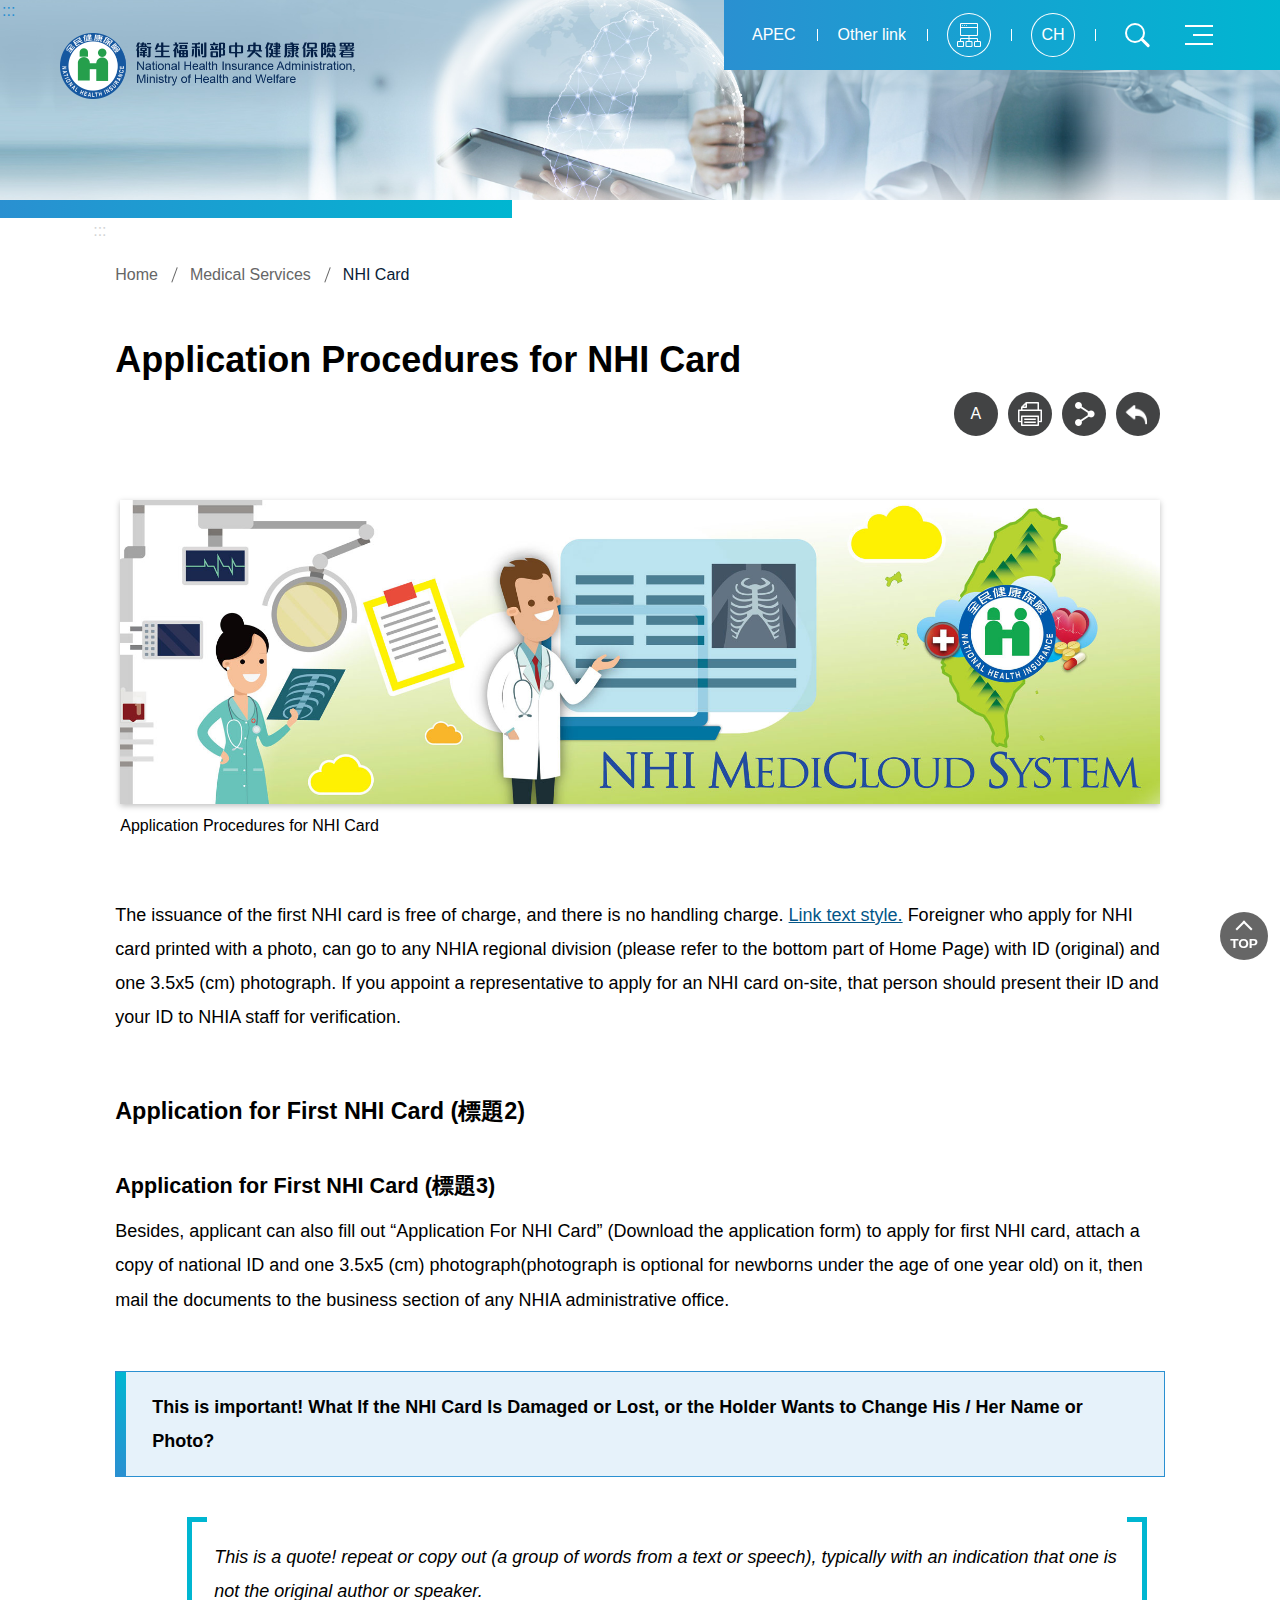
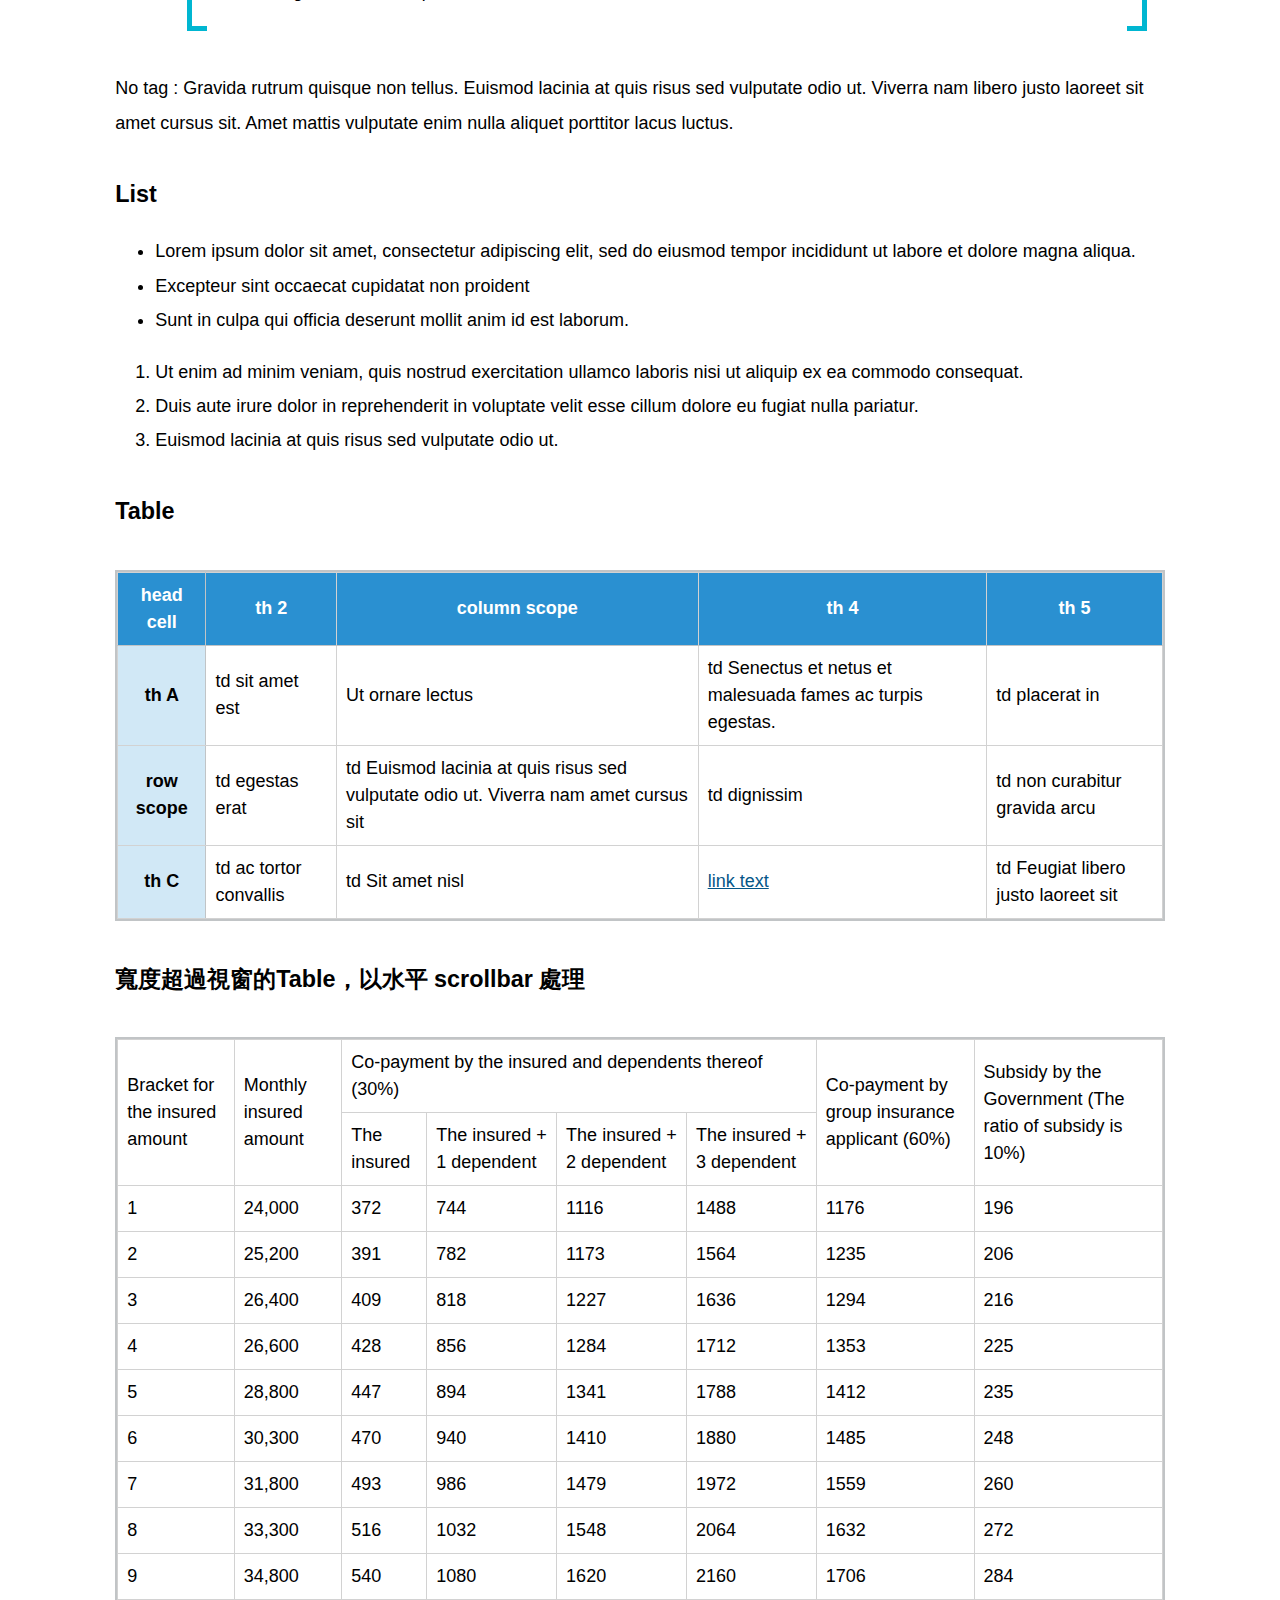
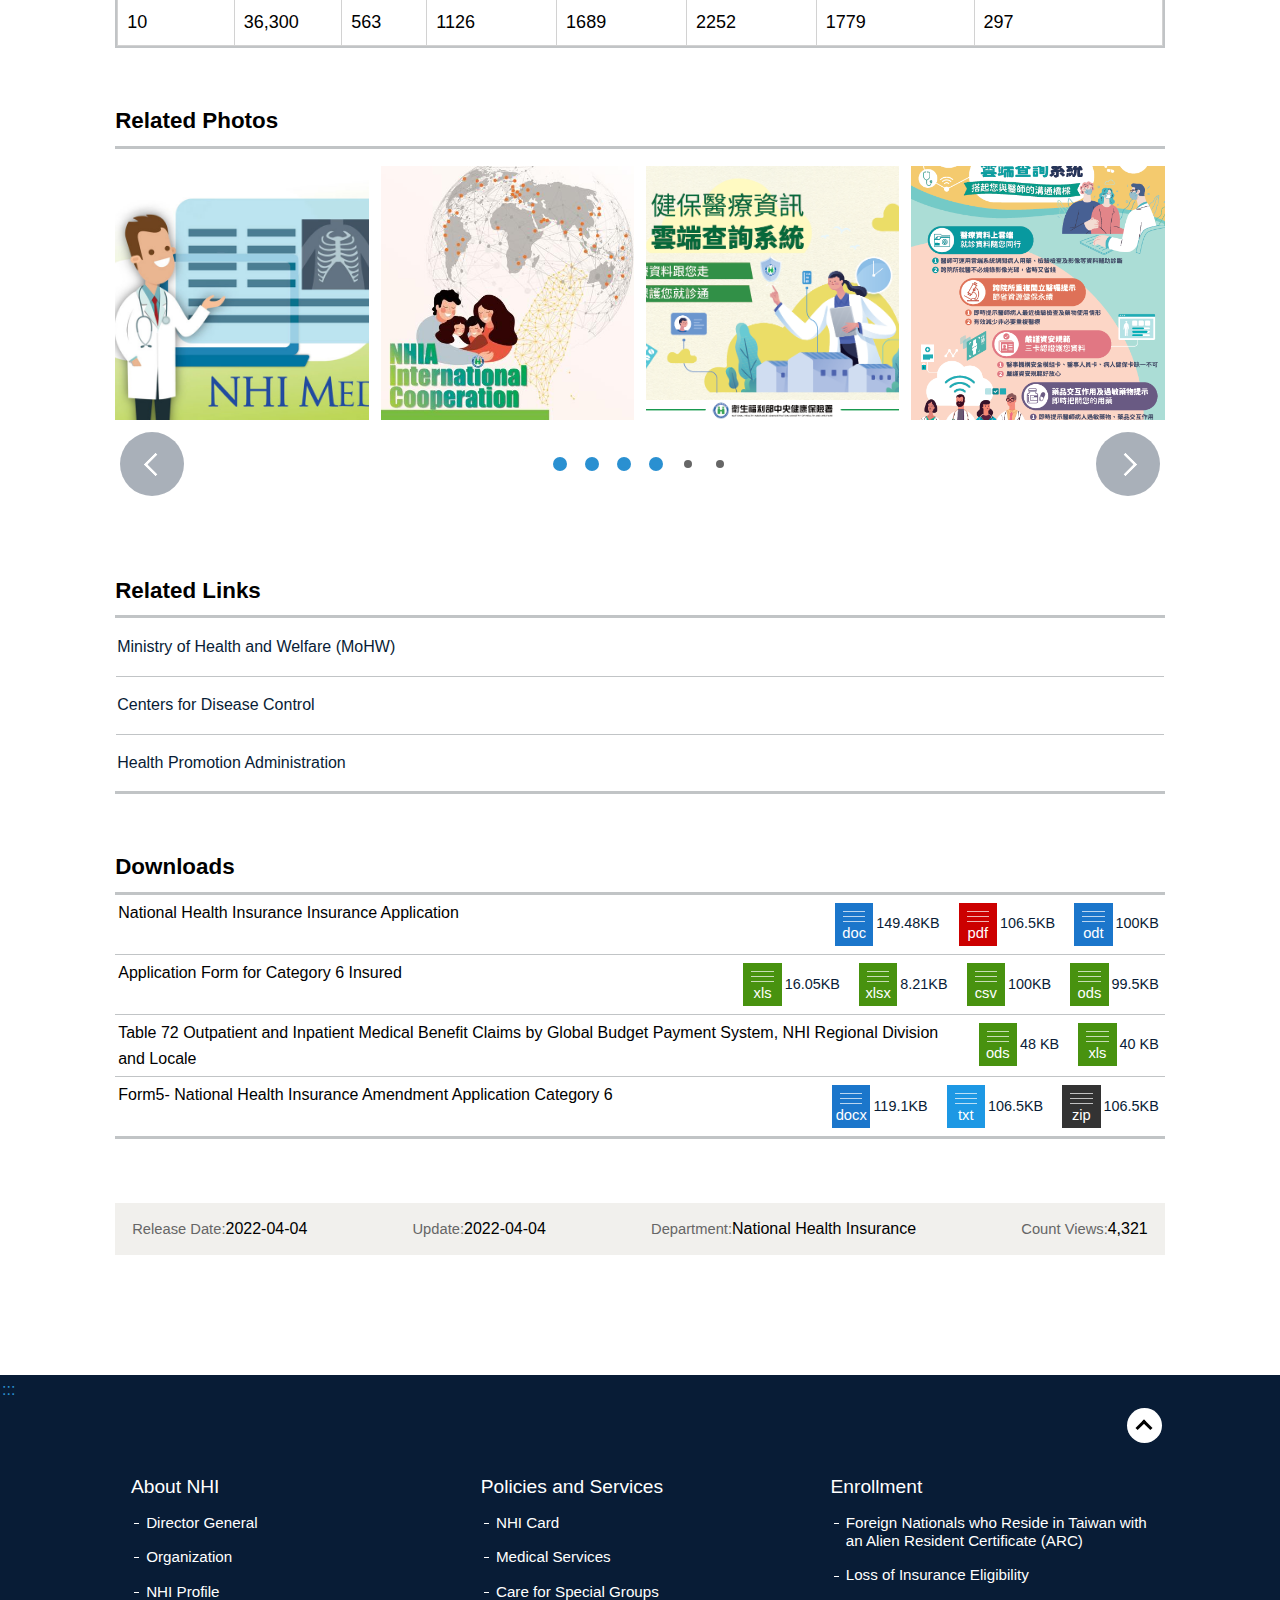
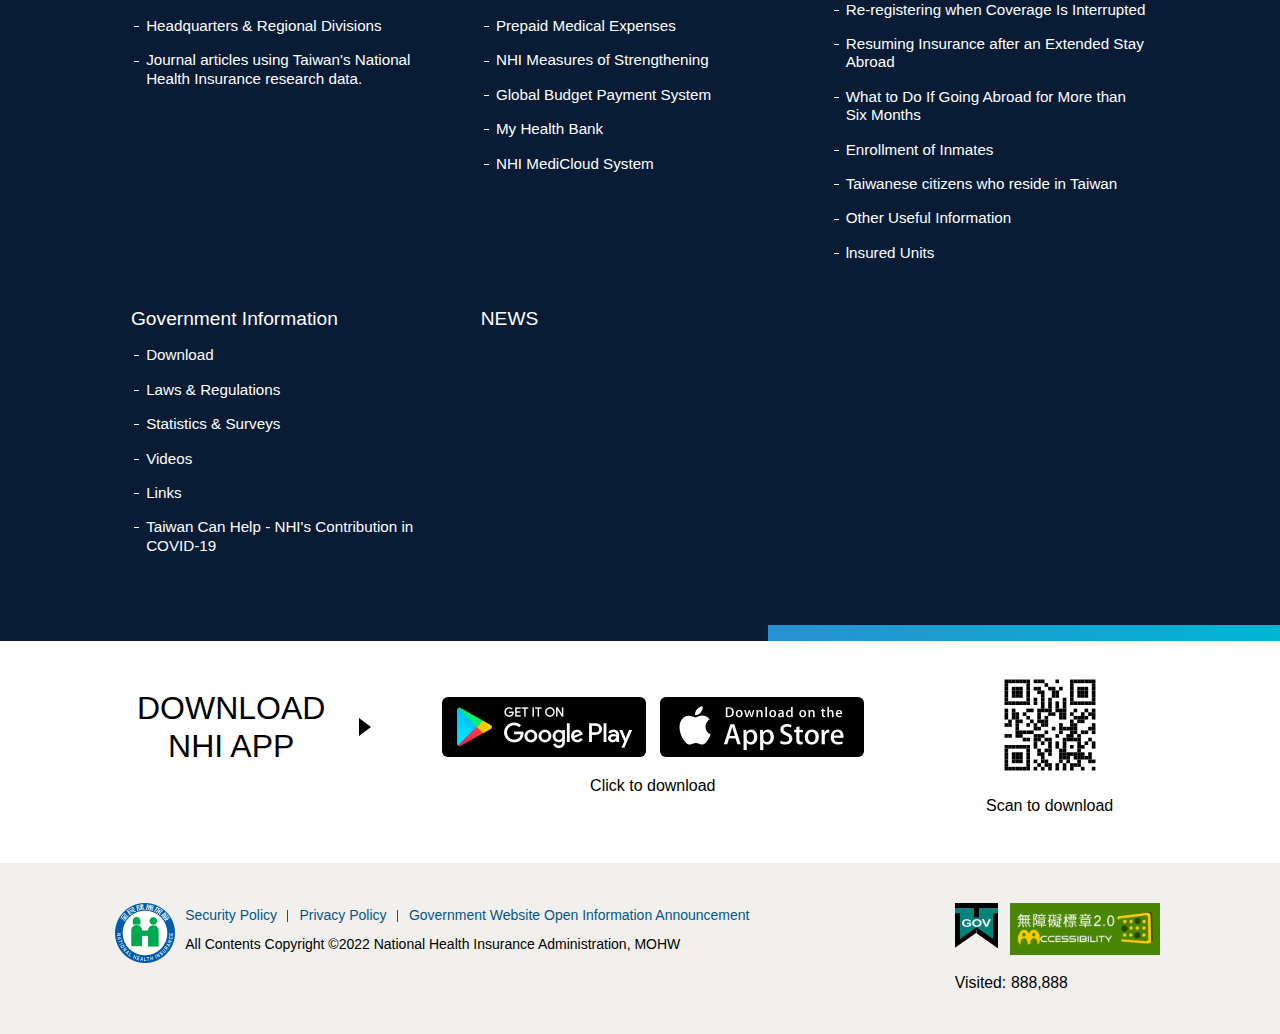
==== commit 955b6d61: "首頁video, cp 檔案下載，logo 修改" ====
--- a/cp.html
+++ b/cp.html
@@ -418,6 +418,14 @@
             <li><a download="" href="filename.ods" title="download filename.ods"><span class="fileType ods">ods</span><span class="fileSize">99.5KB</span></a></li>
           </ul>
         </li>
+
+        <li><span class="fileName">Table 72 Outpatient and Inpatient Medical Benefit Claims by Global Budget Payment System, NHI Regional Division and Locale</span>
+        <ul class="downloadFiles">
+          <li><a href="#" title=""><span class="fileType ods">ods</span><span class="fileSize">48 KB</span></a></li>
+          <li><a href="#" title=""><span class="fileType xls">xls</span><span class="fileSize">40 KB</span></a></li>
+        </ul>
+        </li>
+
         <li>
           <span class="fileName">Form5- National Health Insurance Amendment Application Category 6</span>
           <ul class="downloadFiles">
--- a/css/style.css
+++ b/css/style.css
@@ -1 +1 @@
-.appDownload,.siteTree>ul,.main.inner{width:92vw;margin:0 auto}@media screen and (min-width: 1000px){.appDownload,.siteTree>ul,.main.inner{width:82vw}}@media screen and (min-width: 1280px){.appDownload,.siteTree>ul,.main.inner{width:1049.6px}}.np>ul>li>a:hover,.np>ul>li>a:focus,.timeLine .container::before,.dataflow .flowList .flowItem::after,.siteTree::after,.webHeader::after{background-image:-webkit-gradient(linear, left top, right top, from(#2a90d1), to(#00b6d1));background-image:linear-gradient(90deg, #2a90d1, #00b6d1)}.cpArticle .emphasis::before,.contactInfo .cardBox .base{background-image:-webkit-gradient(linear, left bottom, left top, from(#2a90d1), to(#00b6d1));background-image:linear-gradient(0deg, #2a90d1, #00b6d1)}body{margin:0;padding:0;font-size:1em;font-family:"Times New Roman",Times,serif}body.noScroll{overflow:hidden;overflow-y:hidden}body *{-webkit-box-sizing:border-box;box-sizing:border-box}.main{position:relative;margin:0 auto}.main.inner{padding:60px 0 120px}.main.inner.smallFont{font-size:.9375em}.main.inner.largeFont{font-size:1.25em}a:focus{outline:none}.accesskey{display:none}@media screen and (min-width: 1000px){a.accesskey{display:block;z-index:9;position:absolute;left:0;top:0;margin:2px;text-decoration:none}a.accesskey:focus,a.accesskey:hover{outline:2px solid #00b6d1}.webHeader .accesskey{color:#2a90d1}.webFooter .accesskey{top:4px;color:#2a90d1}.main .accesskey{top:20px;left:-1.5em;color:#d3d5d6}}@media screen and (min-width: 1280px){.webHeader .accesskey,.webFooter .accesskey{left:calc(50vw - 1280px*.5)}}.more{text-align:center;margin:2em 0 0}.more a{display:inline-block;height:3.2em;line-height:3.2;padding:0 1.5em;background:#fff;color:#081c36;text-decoration:none;-webkit-box-shadow:#fff 0 0 0 0,rgba(0,0,0,.15) 0 0 16px;box-shadow:#fff 0 0 0 0,rgba(0,0,0,.15) 0 0 16px;border-radius:2em;-webkit-transition:.2s;transition:.2s}.more a:hover{-webkit-box-shadow:#fff 0 0 0 2px,rgba(0,0,0,.2) 0 0 20px 2px;box-shadow:#fff 0 0 0 2px,rgba(0,0,0,.2) 0 0 20px 2px}.more a:focus{-webkit-box-shadow:#00b6d1 0 0 0 2px,rgba(0,0,0,.2) 0 0 10px;box-shadow:#00b6d1 0 0 0 2px,rgba(0,0,0,.2) 0 0 10px}.goCenter{display:none}@media screen and (min-width: 1000px){.goCenter{display:block;position:absolute;top:-2em;left:0;z-index:99;padding:0 1em;margin-left:2em;border-radius:0 0 4px 4px;overflow:hidden;font-size:.9rem;height:1.6em;line-height:1.6;background-color:#2a90d1;color:#fff;text-decoration:none;outline:none;cursor:pointer;-webkit-transition:top .3s;transition:top .3s}.goCenter:focus{top:0}.goCenter:hover,.goCenter:focus{opacity:1}}@media screen and (min-width: 1280px){.goCenter{left:calc(50vw - 1280px*.5)}}.searchCtrl{position:relative;width:52px;height:52px;border-radius:0;background-color:rgba(0,0,0,0);border:none;text-indent:-20em;overflow:hidden}.searchCtrl::before,.searchCtrl::after{content:"";position:absolute}.searchCtrl::before{left:calc(50% - 12px);top:calc(50% - 12px);width:16px;height:16px;border:2px solid #000;border-radius:50%}.searchCtrl::after{width:12px;height:3px;background-color:#000;border-radius:0 2px 2px 0;left:calc(50% + 2px);top:calc(50% + 6px);-webkit-transform:rotate(45deg);transform:rotate(45deg)}.searchCtrl:hover,.searchCtrl:focus{background-color:#00b6d1;-webkit-box-shadow:none;box-shadow:none}.searchCtrl:hover::before,.searchCtrl:focus::before{border-color:#fff}.searchCtrl:hover::after,.searchCtrl:focus::after{background-color:#fff}.searchCtrl:focus{-webkit-box-shadow:#00b6d1 0 0 0 2px;box-shadow:#00b6d1 0 0 0 2px}@media screen and (min-width: 1000px){.searchCtrl{width:42px;height:42px}.searchCtrl::before{border-color:#fff}.searchCtrl::after{background:#fff}}.menuCtrl,.sidebarCtrl{position:relative;text-indent:-20em;overflow:hidden;width:42px;height:42px;border-radius:0;border:none;-webkit-box-shadow:none;box-shadow:none;background-color:rgba(0,0,0,0)}.menuCtrl::before,.menuCtrl::after,.sidebarCtrl::before,.sidebarCtrl::after{content:"";position:absolute;right:7px;height:2px;background:#fff;-webkit-transition:.2s;transition:.2s}.menuCtrl::before,.sidebarCtrl::before{top:11px;width:28px;-webkit-box-shadow:#fff 0 18px 0;box-shadow:#fff 0 18px 0}.menuCtrl::after,.sidebarCtrl::after{top:20px;width:20px}.sidebarCtrl{width:52px;height:52px;left:4px;z-index:990;border-radius:0;background-color:rgba(0,0,0,0);border:none}.sidebarCtrl::before,.sidebarCtrl::after{background-color:#000;right:12px}.sidebarCtrl::before{-webkit-box-shadow:#000 0 18px 0;box-shadow:#000 0 18px 0;top:16px}.sidebarCtrl::after{top:25px}.sidebarCtrl:hover,.sidebarCtrl:focus{background-color:#00b6d1;-webkit-box-shadow:none;box-shadow:none}.sidebarCtrl:hover::before,.sidebarCtrl:hover::after,.sidebarCtrl:focus::before,.sidebarCtrl:focus::after{background-color:#fff}.sidebarCtrl:hover::before,.sidebarCtrl:focus::before{-webkit-box-shadow:#fff 0 18px 0;box-shadow:#fff 0 18px 0}.sidebarCtrl.closeIt{background-color:#00b6d1}.sidebarCtrl.closeIt::before,.sidebarCtrl.closeIt::after{width:28px;right:12px;background-color:#fff}.sidebarCtrl.closeIt::before{-webkit-box-shadow:none;box-shadow:none;top:26px;-webkit-transform:rotate(45deg);transform:rotate(45deg)}.sidebarCtrl.closeIt::after{top:26px;-webkit-transform:rotate(-45deg);transform:rotate(-45deg)}.sidebarMask{display:none;z-index:980;position:fixed;left:0;right:0;top:0;bottom:0;background-color:rgba(0,0,0,.8)}button.closeThis{position:relative;height:44px;width:44px;padding:0;margin:0;text-indent:-20em;overflow:hidden;background-color:rgba(0,0,0,.8);-webkit-box-shadow:none;box-shadow:none;border:none}button.closeThis::before,button.closeThis::after{content:"";position:absolute;left:11px;top:21px;width:24px;height:2px;background-color:#fff}button.closeThis::before{-webkit-transform:rotate(45deg);transform:rotate(45deg)}button.closeThis::after{-webkit-transform:rotate(-45deg);transform:rotate(-45deg)}button.closeThis:hover{background-color:#206d9e;-webkit-box-shadow:none;box-shadow:none}button.closeThis:focus{background-color:#2a90d1;-webkit-box-shadow:#2a90d1 0 0 0 2px;box-shadow:#2a90d1 0 0 0 2px}.slick-arrow{position:absolute;top:50%;-webkit-transform:translateY(-50%);transform:translateY(-50%);z-index:9;width:64px;height:64px;border-radius:50%;text-indent:-20em;overflow:hidden;margin:0;border:none;background-color:rgba(8,28,54,.35);cursor:pointer}.slick-arrow::before{content:"";position:absolute;width:14px;height:14px;left:50%;top:50%;margin-top:-8px;border:3px solid #fff;border-top:none;border-right:none;border-radius:1px;-webkit-transform:rotate(45deg);transform:rotate(45deg)}.slick-arrow.slick-prev{left:0}.slick-arrow.slick-prev::before{margin-left:-5px}.slick-arrow.slick-next{right:0}.slick-arrow.slick-next::before{-webkit-transform:rotate(225deg);transform:rotate(225deg);margin-left:-11px}.slick-arrow:hover,.slick-arrow:focus{background-color:rgba(8,28,54,.8);-webkit-box-shadow:none;box-shadow:none}.slick-dots{margin:20px auto 5px;z-index:9;display:-webkit-box;display:-ms-flexbox;display:flex;-webkit-box-pack:center;-ms-flex-pack:center;justify-content:center;list-style:none;margin:0 auto;padding:0}.slick-dots li{-webkit-box-flex:0;-ms-flex:0 0 auto;flex:0 0 auto;margin:0 4px;padding:0}.slick-dots li button{width:8px;height:8px;border-radius:50%;padding:0;font-size:0;border:none;-webkit-box-shadow:none;box-shadow:none;background:#9ea3a5}.slick-dots li button:hover,.slick-dots li button:focus{background-color:#424344;-webkit-box-shadow:#424344 0 0 0 1px;box-shadow:#424344 0 0 0 1px}.slick-dots li.slick-active button{background-color:#424344;-webkit-box-shadow:#424344 0 0 0 3px;box-shadow:#424344 0 0 0 3px}.diskBtn{position:absolute;top:50%;-webkit-transform:translateY(-50%);transform:translateY(-50%);z-index:9;width:64px;height:64px;border-radius:50%;text-indent:-20em;overflow:hidden;margin:0;border:none;background-color:rgba(8,28,54,.35);cursor:pointer}.diskBtn::before{content:"";position:absolute;width:14px;height:14px;left:50%;top:50%;margin-top:-8px;border:3px solid #fff;border-top:none;border-right:none;border-radius:1px;-webkit-transform:rotate(45deg);transform:rotate(45deg)}.diskBtn.prev{left:0}.diskBtn.prev::before{margin-left:-5px}.diskBtn.next{right:0}.diskBtn.next::before{-webkit-transform:rotate(225deg);transform:rotate(225deg);margin-left:-11px}.diskBtn:hover,.diskBtn:focus{background-color:rgba(8,28,54,.8);-webkit-box-shadow:none;box-shadow:none}.diskBtn:focus{-webkit-box-shadow:#fff 0 0 0 1px,#081c36 0 0 0 4px;box-shadow:#fff 0 0 0 1px,#081c36 0 0 0 4px}.playIcon{position:absolute;left:50%;top:50%;width:72px;height:72px;border-radius:50%;-webkit-transform:translate(-50%, -50%);transform:translate(-50%, -50%);background-color:rgba(0,0,0,.5);-webkit-box-shadow:#fff 0 0 0 8px;box-shadow:#fff 0 0 0 8px}.playIcon::before{content:"";position:absolute;top:calc(50% - 20px);left:calc(50% - 9px);width:2px;height:2px;border-style:solid;border-color:rgba(0,0,0,0) rgba(0,0,0,0) rgba(0,0,0,0) #fff;border-width:20px 0 20px 28px;-webkit-box-sizing:border-box;box-sizing:border-box;border-radius:3px}.playIcon:hover{background-color:rgba(200,0,0,.9)}.videoThumb{position:relative}.videoThumb::before,.videoThumb::after{content:"";position:absolute;left:50%;top:50%;opacity:.7;-webkit-transition:.2s;transition:.2s}.videoThumb::before{width:44px;height:44px;border-radius:50%;margin:-22px 0 0 -22px;background-color:rgba(0,0,0,.5);-webkit-box-shadow:#fff 0 0 0 4px;box-shadow:#fff 0 0 0 4px}.videoThumb::after{width:0;height:0;border-style:solid;border-width:10px 0 10px 15px;border-color:rgba(0,0,0,0) rgba(0,0,0,0) rgba(0,0,0,0) #fff;margin:-10px 0 0 -4px}a:hover .videoThumb::before,a:hover .videoThumb::after{opacity:1}a:hover .videoThumb::before{background-color:rgba(204,0,0,.8)}.goTop{position:fixed;bottom:-60px;right:12px;z-index:90;padding:15px 0 0;margin:0;width:48px;height:48px;line-height:1;font-size:.85rem;text-transform:uppercase;font-weight:bold;border:none;border-radius:50%;-webkit-box-shadow:rgba(255,255,255,.4) 0 0 0 3px;box-shadow:rgba(255,255,255,.4) 0 0 0 3px;background:rgba(0,0,0,.6);color:#fff;-webkit-transition:background .2s,bottom 1.2s,-webkit-box-shadow .2s;transition:background .2s,bottom 1.2s,-webkit-box-shadow .2s;transition:background .2s,box-shadow .2s,bottom 1.2s;transition:background .2s,box-shadow .2s,bottom 1.2s,-webkit-box-shadow .2s}.goTop:hover,.goTop:focus{background:#000;-webkit-box-shadow:rgba(255,255,255,.7) 0 0 0 3px;box-shadow:rgba(255,255,255,.7) 0 0 0 3px}.goTop:focus{-webkit-box-shadow:#000 0 0 0 3px;box-shadow:#000 0 0 0 3px}.goTop::before{content:"";position:absolute;width:10px;height:10px;left:18px;top:11px;border:2px solid #fff;border-bottom:none;border-right:none;-webkit-transform:rotate(45deg);transform:rotate(45deg)}.goTop.show{bottom:30px;-webkit-transition:bottom .8s;transition:bottom .8s}@media screen and (min-width: 1426px){.goTop{right:calc(50% - 1280px/2 - 60px)}}kbd{display:inline-block;vertical-align:middle;margin:0 .1em;padding:0 .4em;height:1.7em;line-height:1.6;font-size:.938em;font-family:sans-serif;font-weight:bold;border:1px solid #c1c4c6;border-radius:.2em;color:#081c36;background:#fff}.topLinks a{color:#fff;text-decoration:none;display:block}.topLinks ul{list-style:none;margin:0;padding:0}.topLinks>ul>li>a{height:42px;line-height:42px;text-align:center}.topLinks .langCh>a,.topLinks .sitemapIcon>a{width:42px;border-radius:50%;margin:0 auto;overflow:hidden;-webkit-box-shadow:#fff 0 0 0 1px;box-shadow:#fff 0 0 0 1px;-webkit-transition:.15s;transition:.15s}.topLinks .langCh>a:hover,.topLinks .langCh>a:focus,.topLinks .sitemapIcon>a:hover,.topLinks .sitemapIcon>a:focus{-webkit-box-shadow:#fff 0 0 0 2px;box-shadow:#fff 0 0 0 2px}.topLinks.langCh{font-size:1.2em}.topLinks .sitemapIcon>a{background:url(../images/icon_sitemap.png) no-repeat center center;background-size:24px;text-indent:-20em}@media screen and (min-width: 1000px){.topLinks{position:absolute;right:0;top:0;z-index:9;padding:14px 60px 14px 8px;background-image:-webkit-gradient(linear, left top, right top, from(#2a90d1), to(#00b6d1));background-image:linear-gradient(90deg, #2a90d1, #00b6d1)}.topLinks .menuCtrl,.topLinks .searchCtrl{position:relative;float:left;margin:0 0 0 20px}.topLinks>ul{display:block;float:left}.topLinks>ul>li{float:left;position:relative;margin:0 0 0 20px;padding:0 22px 0 0}.topLinks>ul>li::after{content:"";position:absolute;right:0;top:50%;width:1px;height:12px;margin-top:-6px;background-color:#fff}.topLinks>ul>li>a{display:block;overflow:hidden;position:relative;height:42px;line-height:42px}.topLinks>ul>li:not([class])>a::after{content:"";position:absolute;left:50%;bottom:11px;height:2px;width:0;background:#fff;-webkit-transition:.2s;transition:.2s}.topLinks>ul>li:not([class])>a:hover::after,.topLinks>ul>li:not([class])>a:focus::after{left:0;width:100%}.topLinks>ul::after{content:"";display:block;clear:both}}@media screen and (min-width: 1280px){.topLinks{right:calc(50vw - 1280px/2 )}}.webHeader .topLinks ul{display:none}@media screen and (min-width: 1000px){.webHeader .topLinks ul{display:block}}.sidebar .topLinks .searchCtrl,.sidebar .topLinks .menuCtrl{display:none}.sidebar .topLinks>ul{position:relative;display:-webkit-box;display:-ms-flexbox;display:flex;-webkit-box-orient:horizontal;-webkit-box-direction:normal;-ms-flex-flow:row wrap;flex-flow:row wrap;-webkit-box-pack:center;-ms-flex-pack:center;justify-content:center;margin:20px auto 0;padding-bottom:60px;width:94%}.sidebar .topLinks>ul>li{-webkit-box-flex:1;-ms-flex:1 1 45%;flex:1 1 45%;margin:5px}.sidebar .topLinks>ul>li a{-webkit-box-shadow:rgba(255,255,255,.5) 0 0 0 1px;box-shadow:rgba(255,255,255,.5) 0 0 0 1px;-webkit-transition:.2s;transition:.2s}.sidebar .topLinks>ul>li a:hover,.sidebar .topLinks>ul>li a:focus{-webkit-box-shadow:#fff 0 0 0 1px;box-shadow:#fff 0 0 0 1px}.sidebar .topLinks>ul>li[class]{position:absolute;bottom:0}.sidebar .topLinks>ul>li[class].sitemapIcon{left:44px}.sidebar .topLinks>ul>li[class].langCh{right:44px}.webHeader{position:relative;padding:0;background-color:#bed7ea}.webHeader::after{content:"";position:absolute;left:0;bottom:-8px;height:8px;width:72vw}.webHeader h1{position:absolute;z-index:19;width:calc(100% - 100px);margin:0 50px;padding:8px 0;font-size:1rem}.webHeader h1 a{display:block}.webHeader h1 a:focus img{-webkit-box-shadow:#00b6d1 0 0 0 2px inset;box-shadow:#00b6d1 0 0 0 2px inset}.webHeader h1 img{display:block;height:51px;margin:0 auto;-o-object-fit:contain;object-fit:contain;-o-object-position:left;object-position:left}.webHeader .searchCtrl,.webHeader .sidebarCtrl{position:absolute;top:4px}.webHeader .sidebarCtrl{left:4px}.webHeader .searchCtrl{right:4px;z-index:9}.webHeader .menuCtrl{display:none}.webHeader .headerImg{display:block;height:67px}.webHeader .headerImg img{display:none}@media screen and (min-width: 1000px){.webHeader::after{bottom:-18px;height:18px;width:40vw}.webHeader h1{position:absolute;z-index:9;width:auto;left:60px;margin:0;padding-top:32px}.webHeader h1 img{height:68px;margin:0}.webHeader .sidebarCtrl{display:none}.webHeader .menuCtrl{display:block}.webHeader .searchCtrl{position:relative;right:auto;top:0}.webHeader .menuCtrl:hover,.webHeader .searchCtrl:hover{background-color:rgba(0,0,0,0);-webkit-box-shadow:rgba(255,255,255,.5) 0 0 0 1px;box-shadow:rgba(255,255,255,.5) 0 0 0 1px}.webHeader .menuCtrl:focus,.webHeader .searchCtrl:focus{background-color:rgba(0,0,0,0);-webkit-box-shadow:#fff 0 0 0 1px;box-shadow:#fff 0 0 0 1px}.webHeader .headerImg{width:100%;height:200px}.webHeader .headerImg img{display:block;margin:0 auto;width:100%;height:100%;-o-object-fit:cover;object-fit:cover}}@media screen and (min-width: 1280px){.webHeader h1{left:calc( 50vw - 1280px/2 + 60px)}}.search{display:none;position:absolute;top:67px;left:auto;right:0;z-index:8;width:100vw;max-width:500px;padding:24px 5vw 10px;-webkit-transform:translateX(100%);transform:translateX(100%);background:#424344;color:#ccc;-webkit-transition:-webkit-transform .5s;transition:-webkit-transform .5s;transition:transform .5s;transition:transform .5s, -webkit-transform .5s}.search.reveal{-webkit-transform:translateX(0);transform:translateX(0)}.search a{color:#fff}.search input[type=text],.search input[type=button],.search input[type=submit]{float:left;padding:0 .5em;margin:0;font-size:inherit;height:2.6em;line-height:2.6;border:none;border-radius:0;-webkit-box-shadow:#00b6d1 0 0 0 2px;box-shadow:#00b6d1 0 0 0 2px}.search input[type=text]{width:calc(100% - 5em - 2px);max-width:24em;margin-right:2px;background-color:#fff}.search input[type=text]:focus{-webkit-box-shadow:#00b6d1 0 0 0 2px,#000 0 0 0 1px inset;box-shadow:#00b6d1 0 0 0 2px,#000 0 0 0 1px inset}.search input[type=button],.search input[type=submit]{width:5em;background-color:#00b6d1}.search input[type=button]:hover,.search input[type=submit]:hover{background-color:#2a90d1;-webkit-box-shadow:#00b6d1 0 0 0 2px;box-shadow:#00b6d1 0 0 0 2px}.search input[type=button]:focus,.search input[type=submit]:focus{background-color:#2a90d1;-webkit-box-shadow:#00b6d1 0 0 0 2px,rgba(255,255,255,.8) 0 0 0 1px inset;box-shadow:#00b6d1 0 0 0 2px,rgba(255,255,255,.8) 0 0 0 1px inset}.search .hotKeywords{clear:both;padding-top:14px}.search .hotKeywords .label{display:inline-block;margin-right:.4em;line-height:1.1;vertical-align:top}.search .hotKeywords ul{list-style:none;margin:0;padding:0;display:inline-block;line-height:1.1}.search .hotKeywords li{margin:0 1em .4em 0;float:left}.search .hotKeywords li a{display:block;text-decoration:none;cursor:pointer}.search .hotKeywords li a:hover,.search .hotKeywords li a:focus{text-decoration:underline}.search .skip{position:absolute;right:0;width:1px;height:1px;padding:0;opacity:0}@media screen and (min-width: 1000px){.search{top:100px;right:0;left:auto;width:420px;padding:30px 30px 12px;background:rgba(66,67,68,.85);-webkit-transform:translateX(0) translateY(-100%);transform:translateX(0) translateY(-100%);-webkit-transition:-webkit-transform .5s;transition:-webkit-transform .5s;transition:transform .5s;transition:transform .5s, -webkit-transform .5s}.search.reveal{-webkit-transform:translateY(0);transform:translateY(0)}}@media screen and (min-width: 1280px){.search{right:calc( 50vw - 1280px/2)}}.webFooter{position:relative;padding:0;margin:0 auto}.webFooter a{text-decoration:none}.webFooter .base{position:relative;padding:40px 4vw;font-size:.875em;line-height:1.5;background:#f1f0ed}.webFooter .base p{margin:0}.webFooter .copyright{margin:0 0 2em;padding:5px 0 0 70px;min-height:60px;background:url(../images/nhiLogo.png) no-repeat 0 0;background-size:60px}.webFooter .copyright ul{list-style:none;margin:0 0 .3em;padding:0;line-height:1.1;overflow:hidden}.webFooter .copyright li{float:left;position:relative;padding:0 .8em 0 0;margin:0 .8em .4em 0}.webFooter .copyright li a{display:block;color:#045688;border-bottom:1px solid rgba(0,0,0,0)}.webFooter .copyright li a:hover,.webFooter .copyright li a:focus{border-color:#045688}.webFooter .copyright li::after{content:"";position:absolute;right:0;top:.2em;height:.8em;width:1px;background-color:#045688;vertical-align:middle}.webFooter .copyright li:last-child::after{display:none}.webFooter .others{list-style:none;margin:0;padding:0;overflow:hidden}.webFooter .others li a,.webFooter .others li img{display:block}.webFooter .others .egov{float:left;margin-right:12px}.webFooter .others .egov img{width:43px}.webFooter .others .badgeA{float:left}.webFooter .others .badgeA img{width:150px}.webFooter .others .visited{clear:both;padding:1em 0 0;white-space:nowrap;font-size:1.125em}.webFooter .others .visited::before{content:attr(title) ":";display:inline-block;margin-right:.3em}@media screen and (min-width: 700px){.webFooter .others .badgeA{margin-right:12px}.webFooter .others .visited{clear:none}}@media screen and (min-width: 1000px){.webFooter .base{padding-left:9vw;padding-right:9vw;display:-webkit-box;display:-ms-flexbox;display:flex;-webkit-box-orient:horizontal;-webkit-box-direction:normal;-ms-flex-flow:row nowrap;flex-flow:row nowrap;-webkit-box-pack:justify;-ms-flex-pack:justify;justify-content:space-between}.webFooter .base .copyright{-webkit-box-flex:0;-ms-flex:0 1 calc(100% - 230px);flex:0 1 calc(100% - 230px)}.webFooter .base .copyright p{margin-top:0}.webFooter .base .others{-webkit-box-flex:0;-ms-flex:0 0 210px;flex:0 0 210px}.webFooter .base .others .badgeA{margin-right:0}.webFooter .base .others .visited{clear:both;width:100%}}@media screen and (min-width: 1280px){.webFooter .base{padding-left:calc(50vw - 1280px*.41);padding-right:calc(50vw - 1280px*.41)}}.fatFootCtrl{position:absolute;right:4vw;top:30px;z-index:9;width:35px;height:35px;padding:0;border-radius:50%;background:#fff;text-indent:-10em;overflow:hidden;border:none;-webkit-transition:background .2s;transition:background .2s}.fatFootCtrl:hover,.fatFootCtrl:focus{-webkit-box-shadow:#00b6d1 0 0 0 2px;box-shadow:#00b6d1 0 0 0 2px;outline:none;background-color:#00b6d1}.fatFootCtrl:hover::before,.fatFootCtrl:focus::before{border-color:#fff}.fatFootCtrl::before{content:"";position:absolute;left:50%;top:50%;width:9px;height:9px;margin:-4px auto auto -6px;border:3px solid #000;border-right:none;border-bottom:none;-webkit-transform:rotate(45deg);transform:rotate(45deg);-webkit-transition:-webkit-transform .4s;transition:-webkit-transform .4s;transition:transform .4s;transition:transform .4s, -webkit-transform .4s}.fatFootCtrl.closed::before{-webkit-transform:rotate(225deg);transform:rotate(225deg);margin-top:-8px}@media screen and (min-width: 1000px){.fatFootCtrl{right:9vw}}@media screen and (min-width: 1280px){.fatFootCtrl{right:calc(50vw - 1280px*.41)}}.siteTree{position:relative;z-index:2;margin:0 auto;padding:80px 0 60px;font-size:1.2rem;background:#081c36;color:#fff}.siteTree ul{list-style:none;margin:0 auto;padding:0;line-height:1.2}.siteTree>ul>li{padding:0;margin:0 auto 2em}.siteTree>ul>li a{display:block;position:relative;border-bottom:1px solid rgba(0,0,0,0);-webkit-transition:.2s;transition:.2s;color:#fff}.siteTree>ul>li a:hover,.siteTree>ul>li a:focus{border-bottom-color:#fff}.siteTree>ul>li>ul{font-size:.95rem}.siteTree>ul>li>ul>li{margin:1em 0}.siteTree>ul>li>ul>li>a{padding-left:1em;position:relative}.siteTree>ul>li>ul>li>a::before{content:"";width:5px;height:1px;background:#fff;position:absolute;left:.2em;top:.6em}.siteTree>ul>li>ul ul{display:none}.siteTree::after{content:"";position:absolute;right:0;bottom:0;width:60%;height:16px;background-color:#2a90d1}@media screen and (min-width: 700px){.siteTree>ul{display:-webkit-box;display:-ms-flexbox;display:flex;-webkit-box-orient:horizontal;-webkit-box-direction:normal;-ms-flex-flow:row wrap;flex-flow:row wrap}.siteTree>ul>li{-webkit-box-flex:0;-ms-flex:0 0 44%;flex:0 0 44%;margin:1em 3% .5em}}@media screen and (min-width: 1000px){.siteTree>ul>li{-ms-flex-preferred-size:30.33%;flex-basis:30.33%;margin-left:1.5%;margin-right:1.5%}.siteTree::after{width:40%}}.appDownload{padding:3em 0;background-color:#fff}.appDownload h2{font-size:2rem;line-height:1.2;text-align:center;font-weight:normal;margin:0 0 20px}.appDownload .appLink{list-style:none;margin:0 0 15px;padding:0;text-align:center}.appDownload .appLink li{margin:8px auto}.appDownload .appLink li img{height:60px;width:100%;-o-object-fit:contain;object-fit:contain}.appDownload .appLink::after{content:attr(title);display:block;margin:1em auto 0}.appDownload .qrCode img{display:block;width:240px;max-width:100%;margin:0 auto}.appDownload .qrCode::after{content:attr(title);display:block;text-align:center;margin:12px 0 0}@media screen and (min-width: 700px){.appDownload{display:-webkit-box;display:-ms-flexbox;display:flex;-webkit-box-orient:horizontal;-webkit-box-direction:normal;-ms-flex-flow:row wrap;flex-flow:row wrap;-webkit-box-pack:center;-ms-flex-pack:center;justify-content:center;-webkit-box-align:center;-ms-flex-align:center;align-items:center;padding:1.5em 0;margin:0 auto}.appDownload h2{-webkit-box-flex:0;-ms-flex:0 0 100%;flex:0 0 100%}.appDownload .appLink,.appDownload .qrCode{-webkit-box-flex:1;-ms-flex:1 1 50%;flex:1 1 50%}}@media screen and (min-width: 1000px){.appDownload{-ms-flex-wrap:nowrap;flex-wrap:nowrap;-webkit-box-align:start;-ms-flex-align:start;align-items:flex-start;padding:3em 0}.appDownload h2{-webkit-box-flex:0;-ms-flex:0 1 8em;flex:0 1 8em;position:relative;margin:0;padding:0 24px 0 0}.appDownload h2::after{content:"";position:absolute;right:0;top:50%;margin-top:-9px;width:0;height:0;border-style:solid;border-width:9px 0 9px 12px;border-color:rgba(0,0,0,0) rgba(0,0,0,0) rgba(0,0,0,0) #000}.appDownload .appLink{-webkit-box-flex:1;-ms-flex:1 0 460px;flex:1 0 460px;white-space:nowrap;padding-top:8px}.appDownload .appLink li{display:inline-block;margin:0 5px}.appDownload .appLink li a{display:block;border-radius:6px;overflow:hidden}.appDownload .appLink li img{display:block;height:60px}.appDownload .qrCode{-webkit-box-flex:1;-ms-flex:1 1 auto;flex:1 1 auto;margin-top:-1.5em}.appDownload .qrCode img{width:120px;height:120px;-o-object-fit:contain;object-fit:contain}}.menu ul{list-style:none;margin:0;padding:0;line-height:1.4}.menu ul li{margin:0;padding:0}.menu ul a{display:block;position:relative;text-decoration:none}.sidebar{position:fixed;z-index:990;width:280px;margin-left:-280px;top:67px;bottom:0;overflow:auto;background:#424344;color:#fff;-webkit-transition:.5s;transition:.5s}.sidebar.reveal{margin-left:0}.sidebar .menu>ul{border-bottom:3px solid #00b6d1;font-size:1.2rem}.sidebar .menu>ul li a{position:relative;color:#fff;text-decoration:none}.sidebar .menu>ul li a:hover{background-color:rgba(0,0,0,.6)}.sidebar .menu>ul li.hasChild>a{padding-right:36px}.sidebar .menu>ul li.hasChild>a::after{content:"";position:absolute;right:15px;top:1.2em;width:8px;height:8px;border:2px solid #00b6d1;-webkit-transform:rotate(45deg);transform:rotate(45deg);border-left:none;border-top:none;-webkit-transition:.2s;transition:.2s}.sidebar .menu>ul li.hasChild.closeIt>a::after{-webkit-transform:rotate(225deg);transform:rotate(225deg);top:1.5em}.sidebar .menu>ul li ul{display:none;font-size:1rem;border-top:1px solid rgba(255,255,255,.2)}.sidebar .menu>ul li ul li a{padding:.9em .8em .8em 36px}.sidebar .menu>ul li ul li a::before{content:"";position:absolute;left:1.2rem;top:1.5em;width:8px;height:2px;background-color:#fff}.sidebar .menu>ul li ul ul{margin-left:32px;border-top:none}.sidebar .menu>ul li ul ul a{padding-left:22px}.sidebar .menu>ul li ul ul a::before{left:7px;height:1px}.sidebar .menu>ul>li{border-bottom:1px solid rgba(255,255,255,.4)}.sidebar .menu>ul>li:last-child{border-bottom:none}.sidebar .menu>ul>li>a{position:relative;padding:.9em .8em .8em;-webkit-transition:.2s;transition:.2s}.sidebar .menu .closeThis,.sidebar .menu .skip{display:none}@media screen and (min-width: 1000px){.sidebar{display:none}}.webHeader .menu{display:none;position:fixed;left:0;right:0;top:0;bottom:0;z-index:990;padding:60px 5vw;overflow-y:auto;background-color:rgba(0,0,0,.85);color:#fff}.webHeader .menu a{color:#fff}.webHeader .menu>ul{display:-webkit-box;display:-ms-flexbox;display:flex;-webkit-box-orient:horizontal;-webkit-box-direction:normal;-ms-flex-flow:row wrap;flex-flow:row wrap;margin:0 auto}.webHeader .menu>ul>li{-webkit-box-flex:0;-ms-flex:0 0 28%;flex:0 0 28%;margin:0 2.5% 2em;font-size:1.5rem}.webHeader .menu>ul>li>a{border-bottom:1px solid #00b6d1}.webHeader .menu>ul>li>a::after{content:"";position:absolute;left:0;right:0;bottom:0;height:0;background-color:#00b6d1;-webkit-transition:height .15s;transition:height .15s}.webHeader .menu>ul>li>a:hover::after,.webHeader .menu>ul>li>a:focus::after{height:2px}.webHeader .menu>ul>li>ul{margin:1em 0 0}.webHeader .menu>ul>li>ul>li>a{padding:.5em 0 .1em 22px;border-bottom:1px solid rgba(0,0,0,0)}.webHeader .menu>ul>li>ul>li>a::before{content:"";position:absolute;left:3px;top:1.2em;width:8px;height:2px;background:#fff;-webkit-transition:.15s;transition:.15s}.webHeader .menu>ul>li>ul>li>a:hover,.webHeader .menu>ul>li>ul>li>a:focus{border-color:rgba(255,255,255,.6)}.webHeader .menu>ul>li>ul>li>a:hover::before,.webHeader .menu>ul>li>ul>li>a:focus::before{height:8px;-webkit-transform:translateY(-4px);transform:translateY(-4px)}.webHeader .menu>ul>li>ul>li+li{margin-top:4px}.webHeader .menu>ul ul{font-size:1.1rem}.webHeader .menu>ul ul ul{display:none}.webHeader .menu .closeThis{display:block;position:absolute;right:5px;top:5px;border-radius:0;background-color:rgba(0,0,0,0);border:none;-webkit-box-shadow:none;box-shadow:none}.webHeader .menu .closeThis:hover{background-color:#2a90d1}.webHeader .menu .closeThis:focus{background-color:#00b6d1;-webkit-box-shadow:#00b6d1 0 0 0 2px;box-shadow:#00b6d1 0 0 0 2px}.webHeader .menu .skip{display:block;position:absolute;right:0;width:1px;height:1px;padding:0;opacity:0}@media screen and (min-width: 1280px){.webHeader .menu>ul{width:1152px}}form{margin:0;padding:0}label{display:inline-block;font-weight:normal;cursor:pointer}input,textarea,select,button{font-size:inherit;font-family:inherit;-webkit-box-sizing:border-box;box-sizing:border-box;outline:none}input:focus,textarea:focus,select:focus,button:focus{outline:none}textarea,input[type=text],input[type=date],input[type=datetime-local],input[type=email],input[type=file],input[type=month],input[type=number],input[type=password],input[type=search],input[type=tel],input[type=time],input[type=url],input[type=week]{appearance:none;-webkit-appearance:none;-moz-appearance:none;height:2.8em;line-height:2.8;padding:0 .8em;margin:3px;vertical-align:middle;border:1px solid #d2d2d2;background-color:#fff;border-radius:0}textarea:hover,input[type=text]:hover,input[type=date]:hover,input[type=datetime-local]:hover,input[type=email]:hover,input[type=file]:hover,input[type=month]:hover,input[type=number]:hover,input[type=password]:hover,input[type=search]:hover,input[type=tel]:hover,input[type=time]:hover,input[type=url]:hover,input[type=week]:hover{border-color:#00b6d1}textarea:focus,input[type=text]:focus,input[type=date]:focus,input[type=datetime-local]:focus,input[type=email]:focus,input[type=file]:focus,input[type=month]:focus,input[type=number]:focus,input[type=password]:focus,input[type=search]:focus,input[type=tel]:focus,input[type=time]:focus,input[type=url]:focus,input[type=week]:focus{border-color:#00b6d1;-webkit-box-shadow:#00b6d1 0 0 0 1px;box-shadow:#00b6d1 0 0 0 1px}select{appearance:none;-webkit-appearance:none;-moz-appearance:none;height:2.8em;line-height:2.8;padding:0 32px 0 .8em;margin:3px;vertical-align:middle;border:1px solid #d2d2d2;background:#fff url(../images/selectArrow.svg) no-repeat right 6px top .7em;background-size:24px auto;border-radius:0;cursor:pointer}select:hover{border-color:#c1c4c6}select:focus{border-color:#00b6d1;-webkit-box-shadow:#00b6d1 0 0 0 1px;box-shadow:#00b6d1 0 0 0 1px}input[type=text].fullWidth,input[type=date].fullWidth,input[type=datetime-local].fullWidth,input[type=email].fullWidth,input[type=file].fullWidth,input[type=month].fullWidth,input[type=number].fullWidth,input[type=password].fullWidth,input[type=search].fullWidth,input[type=tel].fullWidth,input[type=time].fullWidth,input[type=url].fullWidth,input[type=week].fullWidth{width:calc(100% - 6px)}select.fullWidth{width:calc(100% - 6px)}.button>a,button,input[type=submit],input[type=reset],input[type=button]{appearance:none;-webkit-appearance:none;-moz-appearance:none;height:3.2em;line-height:3.1em;padding:0 1em;margin:3px;vertical-align:middle;border:1px solid #2a90d1;background-color:#2a90d1;color:#fff;border-radius:3px;cursor:pointer;-webkit-transition:.2s;transition:.2s}.button>a:hover,.button>a:focus,button:hover,button:focus,input[type=submit]:hover,input[type=submit]:focus,input[type=reset]:hover,input[type=reset]:focus,input[type=button]:hover,input[type=button]:focus{background-color:#206d9e;border-color:rgba(0,0,0,0);-webkit-box-shadow:#206d9e 0 0 0 2px;box-shadow:#206d9e 0 0 0 2px}input[type=reset]{background-color:#fff;color:#081c36;border-color:#c1c4c6}input[type=reset]:hover,input[type=reset]:focus{background-color:#fff}.button{display:inline-block;vertical-align:middle}.button>a{display:block;text-decoration:none;text-align:center;white-space:nowrap}textarea{resize:vertical;line-height:1.6;height:8em;width:calc(100% - 6px)}input[type=radio],input[type=checkbox]{-webkit-appearance:none;-moz-appearance:none;appearance:none;margin:1px 10px 0 4px;width:1em;height:1em;line-height:1;border:1px solid #434242;vertical-align:middle;-webkit-transition:.1s;transition:.1s}input[type=radio]{border-radius:50%}input[type=radio]:focus,input[type=radio]:checked{border-width:2px;border-color:#fff;-webkit-box-shadow:#206d9e 0 0 0 3px;box-shadow:#206d9e 0 0 0 3px;background-color:#206d9e}input[type=radio]:checked:focus{-webkit-box-shadow:#fff 0 0 0 1px,#206d9e 0 0 0 4px;box-shadow:#fff 0 0 0 1px,#206d9e 0 0 0 4px}input[type=checkbox]{border-radius:3px}input[type=checkbox]:focus{-webkit-box-shadow:#206d9e 0 0 0 2px;box-shadow:#206d9e 0 0 0 2px;border-color:#fff}input[type=checkbox]:checked{background:#206d9e url(../images/icon_check.svg) no-repeat center .05em;background-size:96%;-webkit-box-shadow:#206d9e 0 0 0 2px;box-shadow:#206d9e 0 0 0 2px;border-color:rgba(0,0,0,0)}input[type=checkbox]:checked:focus{-webkit-box-shadow:#fff 0 0 0 2px,#206d9e 0 0 0 4px;box-shadow:#fff 0 0 0 2px,#206d9e 0 0 0 4px}select[disabled],textarea[disabled],textarea[disabled]:hover,textarea[disabled]:focus,input[disabled],input[disabled]:hover,input[disabled]:focus{background-color:#d3d5d6;border-color:#d2d2d2;color:#777;-webkit-box-shadow:none;box-shadow:none}textarea[readonly],textarea[readonly]:hover,textarea[readonly]:focus,input[readonly],input[readonly]:hover,input[readonly]:focus{background-color:#d3d5d6;border-color:#d2d2d2;-webkit-box-shadow:none;box-shadow:none}select[disabled],input[disabled]{color:#999}button[disabled],button.disabled,input[type=button][disabled],input[type=submit][disabled],button[disabled]:hover,input[type=submit][disabled]:hover,button[disabled]:focus,input[type=submit][disabled]:focus{background-color:#f1f0ed;color:#999;-webkit-box-shadow:none;box-shadow:none;cursor:default}fieldset{border:1px solid #d2d2d2;border-radius:8px}fieldset+fieldset{margin-top:1em}fieldset legend{font-weight:normal;font-size:1.4em;padding:9px .8em 8px;margin:0 0 .5em;line-height:1.1;border:2px solid #d2d2d2;border-radius:2em}@media screen and (min-width: 1000px){fieldset legend{margin-bottom:1em}}.required{font-size:1.3em;line-height:.6;margin-right:3px;text-decoration:none;color:#d00}table.formLayout{border-collapse:collapse;width:100%;line-height:1.3;padding:0;margin:0 auto}table.formLayout td{padding:4px 0}table.formLayout td:nth-child(odd){padding:1.2em 1em 0 0;width:9em;vertical-align:top;text-align:right}table.formLayout td:nth-child(even){padding-right:0}@media screen and (max-width: 699px){table.formLayout{display:block;width:auto}table.formLayout tbody{display:block}table.formLayout tr,table.formLayout td,table.formLayout th{display:block;width:100%}table.formLayout td{padding:1px 0}table.formLayout td:nth-child(odd){width:100%;padding:1.5em 0 0 .8em;vertical-align:top;text-align:left;font-weight:bold}}.btnDv{text-align:center;margin:1em auto;padding:0 0 1em}.btnDv input{min-width:10em}@media screen and (max-width: 699px){.btnDv input{min-width:7em}}.duration{display:-webkit-box;display:-ms-flexbox;display:flex;-ms-flex-wrap:wrap;flex-wrap:wrap}.duration::before{-webkit-box-flex:0;-ms-flex:0 0 1.5em;flex:0 0 1.5em;width:1.5em;content:"~";height:2em;line-height:3.4em;-webkit-box-ordinal-group:2;-ms-flex-order:1;order:1;text-align:center}.duration input{-webkit-box-flex:0;-ms-flex:0 1 calc(100% - 2em);flex:0 1 calc(100% - 2em)}.duration input:last-child{-webkit-box-ordinal-group:3;-ms-flex-order:2;order:2}@media screen and (min-width: 360px){.duration{-ms-flex-wrap:nowrap;flex-wrap:nowrap}.duration input{-webkit-box-flex:1;-ms-flex:1 1 calc(50% - 3em);flex:1 1 calc(50% - 3em);cursor:pointer;min-width:0}}.optionPool{margin:3px}.optionPool label{display:inline-block;margin:0 1em 3px 0;padding:.6em 1em .5em .6em;line-height:1.5}.optionPool label:hover{-webkit-box-shadow:#d2d2d2 0 0 0 1px;box-shadow:#d2d2d2 0 0 0 1px;border-radius:2em}.optionPool label input{vertical-align:top;margin-top:.2em}.formA{margin-bottom:3em}.formA .formLayout{width:90%;margin:30px auto}.formA h3{width:90%;margin:0 auto -4px;padding:0;overflow:hidden;font-size:1.3rem}.formA h3 .handle{float:right;font-weight:bold}@media screen and (max-width: 699px){.formA .formLayout{width:94%}.formA h3{width:100%}.formA .handle{margin-right:16px}}.drawer button.handle{position:relative;height:2.5em;line-height:2.4;min-width:8em;padding:0 44px 0 28px;text-align:left;background-color:#f1f0ed;color:#081c36;border-color:#d3d5d6;border-radius:5px 5px 0 0;font-size:inherit}.drawer button.handle:hover,.drawer button.handle:focus{background-color:#666;border-color:#666;-webkit-box-shadow:none;box-shadow:none;color:#fff}.drawer button.handle:hover::after,.drawer button.handle:focus::after{border-color:#fff}.drawer button.handle:focus{-webkit-box-shadow:#666 0 0 0 2px;box-shadow:#666 0 0 0 2px}.drawer button.handle::after{content:"";position:absolute;right:20px;top:50%;margin-top:-3px;width:10px;height:10px;border:2px solid #081c36;border-bottom:none;border-right:none;-webkit-transform:rotate(45deg);transform:rotate(45deg);-webkit-transition:.3s;transition:.3s}.drawer button.handle.openIt{border-radius:5px}.drawer button.handle.openIt::after{-webkit-transform:rotate(225deg);transform:rotate(225deg);margin-top:-8px}.drawer .tray{clear:both;position:relative;border:1px solid #d2d2d2;background:#fff;-webkit-box-shadow:rgba(0,0,0,.2) 0 0 8px inset;box-shadow:rgba(0,0,0,.2) 0 0 8px inset;border-radius:15px}.breadcrumb{margin:5px auto;font-size:1rem}.breadcrumb ul,.breadcrumb li{list-style:none;margin:0;padding:0}.breadcrumb ul{line-height:1.2;overflow:hidden}.breadcrumb li{float:left;position:relative;color:#081c36}.breadcrumb li:nth-child(n+2){padding-left:2em}.breadcrumb li:nth-child(n+2)::before{content:"";position:absolute;left:1em;top:.12em;width:1px;height:1em;background:none;border-left:1px solid #666;-webkit-transform:rotate(20deg);transform:rotate(20deg)}.breadcrumb li:first-child{padding-left:0}.breadcrumb li a{display:block;text-decoration:none;color:#666;border-bottom:1px solid rgba(0,0,0,0)}.breadcrumb li a:hover,.breadcrumb li a:focus{border-bottom-color:#081c36;color:#081c36}.pageHeader{margin:2em auto 1em;color:#000;font-size:1.5em;line-height:1.5}.pageHeader h2{padding:0;margin:0}.funcBar{font-size:1rem;z-index:99;position:relative}.funcBar ul{list-style:none;margin:0;padding:0;text-align:center}.funcBar>ul{display:-webkit-box;display:-ms-flexbox;display:flex;-webkit-box-orient:horizontal;-webkit-box-direction:normal;-ms-flex-flow:row wrap;flex-flow:row wrap;-webkit-box-pack:end;-ms-flex-pack:end;justify-content:flex-end}.funcBar>ul>li{position:relative;margin:5px;padding:0;text-indent:-20em}.funcBar>ul>li a,.funcBar>ul>li button{display:block;width:44px;height:44px;overflow:hidden;margin:0;padding:0;background-color:#424344;background-repeat:no-repeat;background-position:center center;color:#fff;border:none;border-radius:50%;-webkit-transition:.2s;transition:.2s}.funcBar>ul>li a:hover,.funcBar>ul>li a:focus,.funcBar>ul>li button:hover,.funcBar>ul>li button:focus{-webkit-box-shadow:#2a90d1 0 0 0 3px;box-shadow:#2a90d1 0 0 0 3px;background-color:#2a90d1}.funcBar>ul>li.back>a{background-image:url(../images/icon_back.png);background-size:36px}.funcBar>ul>li.print>a{background-image:url(../images/icon_print.png);background-size:24px}.funcBar>ul>li>ul{position:absolute;top:0;left:0;display:none;width:44px;margin-top:-2px}.funcBar>ul>li>ul>li{position:absolute;top:0;left:0;margin:4px 0;padding:0}.funcBar>ul>li>ul>li a,.funcBar>ul>li>ul>li button{background-color:#2a90d1}.funcBar>ul>li>ul>li a:hover,.funcBar>ul>li>ul>li a:focus,.funcBar>ul>li>ul>li button:hover,.funcBar>ul>li>ul>li button:focus{-webkit-box-shadow:#fff 0 0 0 1px,#2a90d1 0 0 0 3px;box-shadow:#fff 0 0 0 1px,#2a90d1 0 0 0 3px;background-color:#2a90d1}.funcBar>ul>li>ul>li img{display:block;width:100%;height:100%;margin:0 auto;border-radius:50%}.funcBar>ul>li.compound>button{position:relative;z-index:19}.funcBar>ul>li.share>button{background-image:url(../images/icon_share.png);background-size:24px}.funcBar>ul>li.share li>a{background-color:rgba(0,0,0,0)}.fontSize button{line-height:44px}.fontSize .smallFont{font-size:.85rem}.fontSize .smallFont::after{content:"-"}.fontSize .mediumFont{font-size:1.125rem}.fontSize .largeFont{font-size:1.3rem}.fontSize .largeFont::after{content:"+"}.preface{padding:1em 2em;margin:2em auto;line-height:2;background:#fff;border-radius:16px;-webkit-box-shadow:rgba(0,0,0,.15) 0 0 20px;box-shadow:rgba(0,0,0,.15) 0 0 20px}.fileType{display:block;position:relative;margin:0;width:2.4rem;height:2.7rem;line-height:3.8rem;font-size:.92rem;text-decoration:none;text-align:center;color:#fff;background-color:#aaa;-webkit-transition:.2s;transition:.2s}.fileType::before{content:"";position:absolute;top:8px;left:8px;right:8px;height:1px;background-color:rgba(255,255,255,.7);-webkit-box-shadow:rgba(255,255,255,.7) 0 5px 0,rgba(255,255,255,.7) 0 10px 0;box-shadow:rgba(255,255,255,.7) 0 5px 0,rgba(255,255,255,.7) 0 10px 0}.fileType.mp3::before,.fileType.mp4::before,.fileType.mov::before,.fileType.wmv::before{width:0;height:0;top:10px;left:16px;right:auto;background-color:rgba(0,0,0,0);-webkit-box-shadow:none;box-shadow:none;border-style:solid;border-width:5px 0 5px 8px;border-color:rgba(0,0,0,0) rgba(0,0,0,0) rgba(0,0,0,0) rgba(255,255,255,.8)}.fileType.jpg::before{width:10px;height:10px;top:9px;right:auto;left:8px;background-color:rgba(255,255,255,.8);-webkit-box-shadow:none;box-shadow:none}.fileType.jpg::after{position:absolute;content:"";width:12px;height:12px;top:8px;right:7px;left:auto;border-radius:50%;background-color:rgba(255,255,255,.8);-webkit-box-shadow:none;box-shadow:none}.fileType.pdf{background:#c00}.fileType.pdf:hover,.fileType.pdf:focus{-webkit-box-shadow:rgba(255,255,255,.6) 0 0 0 1px inset,#c00 0 0 0 2px;box-shadow:rgba(255,255,255,.6) 0 0 0 1px inset,#c00 0 0 0 2px}.fileType.doc,.fileType.docx,.fileType.odt{background:#1b76cb}.fileType.doc:hover,.fileType.doc:focus,.fileType.docx:hover,.fileType.docx:focus,.fileType.odt:hover,.fileType.odt:focus{-webkit-box-shadow:rgba(255,255,255,.6) 0 0 0 1px inset,#1b76cb 0 0 0 2px;box-shadow:rgba(255,255,255,.6) 0 0 0 1px inset,#1b76cb 0 0 0 2px}.fileType.xls,.fileType.xlsx,.fileType.csv,.fileType.ods{background:#48920f}.fileType.xls:hover,.fileType.xls:focus,.fileType.xlsx:hover,.fileType.xlsx:focus,.fileType.csv:hover,.fileType.csv:focus,.fileType.ods:hover,.fileType.ods:focus{-webkit-box-shadow:rgba(255,255,255,.6) 0 0 0 1px inset,#48920f 0 0 0 2px;box-shadow:rgba(255,255,255,.6) 0 0 0 1px inset,#48920f 0 0 0 2px}.fileType.ppt,.fileType.pptx,.fileType.odp{background:#c43e1c}.fileType.ppt:hover,.fileType.ppt:focus,.fileType.pptx:hover,.fileType.pptx:focus,.fileType.odp:hover,.fileType.odp:focus{-webkit-box-shadow:rgba(255,255,255,.6) 0 0 0 1px inset,#c43e1c 0 0 0 2px;box-shadow:rgba(255,255,255,.6) 0 0 0 1px inset,#c43e1c 0 0 0 2px}.fileType.txt{background:#1d98e4}.fileType.txt:hover,.fileType.txt:focus{-webkit-box-shadow:rgba(255,255,255,.6) 0 0 0 1px inset,#1d98e4 0 0 0 2px;box-shadow:rgba(255,255,255,.6) 0 0 0 1px inset,#1d98e4 0 0 0 2px}.fileType.jpg{background:#0b9fb2}.fileType.jpg:hover,.fileType.jpg:focus{-webkit-box-shadow:rgba(255,255,255,.6) 0 0 0 1px inset,#0b9fb2 0 0 0 2px;box-shadow:rgba(255,255,255,.6) 0 0 0 1px inset,#0b9fb2 0 0 0 2px}.fileType.mp3,.fileType.mp4{background:#9d3a89}.fileType.mp3:hover,.fileType.mp3:focus,.fileType.mp4:hover,.fileType.mp4:focus{-webkit-box-shadow:rgba(255,255,255,.6) 0 0 0 1px inset,#9d3a89 0 0 0 2px;box-shadow:rgba(255,255,255,.6) 0 0 0 1px inset,#9d3a89 0 0 0 2px}.fileType.mov,.fileType.wmv{background:#5843a9}.fileType.mov:hover,.fileType.mov:focus,.fileType.wmv:hover,.fileType.wmv:focus{-webkit-box-shadow:rgba(255,255,255,.6) 0 0 0 1px inset,#5843a9 0 0 0 2px;box-shadow:rgba(255,255,255,.6) 0 0 0 1px inset,#5843a9 0 0 0 2px}.fileType.zip{background:#333}.fileType.zip:hover,.fileType.zip:focus{-webkit-box-shadow:rgba(255,255,255,.6) 0 0 0 1px inset,#333 0 0 0 2px;box-shadow:rgba(255,255,255,.6) 0 0 0 1px inset,#333 0 0 0 2px}.fileType.other{background:#555}.fileType.other:hover,.fileType.other:focus{-webkit-box-shadow:rgba(255,255,255,.6) 0 0 0 1px inset,#555 0 0 0 2px;box-shadow:rgba(255,255,255,.6) 0 0 0 1px inset,#555 0 0 0 2px}a .fileType{color:#fff;text-decoration:none}a:hover .fileType,a:focus .fileType{color:#fff;text-decoration:none}a:hover .fileType.pdf,a:focus .fileType.pdf{-webkit-box-shadow:rgba(255,255,255,.6) 0 0 0 1px inset,#c00 0 0 0 2px;box-shadow:rgba(255,255,255,.6) 0 0 0 1px inset,#c00 0 0 0 2px}a:hover .fileType.doc,a:hover .fileType.docx,a:hover .fileType.odt,a:focus .fileType.doc,a:focus .fileType.docx,a:focus .fileType.odt{-webkit-box-shadow:rgba(255,255,255,.6) 0 0 0 1px inset,#1b76cb 0 0 0 2px;box-shadow:rgba(255,255,255,.6) 0 0 0 1px inset,#1b76cb 0 0 0 2px}a:hover .fileType.xls,a:hover .fileType.xlsx,a:hover .fileType.csv,a:hover .fileType.ods,a:focus .fileType.xls,a:focus .fileType.xlsx,a:focus .fileType.csv,a:focus .fileType.ods{-webkit-box-shadow:rgba(255,255,255,.6) 0 0 0 1px inset,#48920f 0 0 0 2px;box-shadow:rgba(255,255,255,.6) 0 0 0 1px inset,#48920f 0 0 0 2px}a:hover .fileType.ppt,a:hover .fileType.pptx,a:hover .fileType.odp,a:focus .fileType.ppt,a:focus .fileType.pptx,a:focus .fileType.odp{-webkit-box-shadow:rgba(255,255,255,.6) 0 0 0 1px inset,#c43e1c 0 0 0 2px;box-shadow:rgba(255,255,255,.6) 0 0 0 1px inset,#c43e1c 0 0 0 2px}a:hover .fileType.txt,a:focus .fileType.txt{-webkit-box-shadow:rgba(255,255,255,.6) 0 0 0 1px inset,#1d98e4 0 0 0 2px;box-shadow:rgba(255,255,255,.6) 0 0 0 1px inset,#1d98e4 0 0 0 2px}a:hover .fileType.jpg,a:focus .fileType.jpg{-webkit-box-shadow:rgba(255,255,255,.6) 0 0 0 1px inset,#0b9fb2 0 0 0 2px;box-shadow:rgba(255,255,255,.6) 0 0 0 1px inset,#0b9fb2 0 0 0 2px}a:hover .fileType.mp3,a:hover .fileType.mp4,a:focus .fileType.mp3,a:focus .fileType.mp4{-webkit-box-shadow:rgba(255,255,255,.6) 0 0 0 1px inset,#9d3a89 0 0 0 2px;box-shadow:rgba(255,255,255,.6) 0 0 0 1px inset,#9d3a89 0 0 0 2px}a:hover .fileType.mov,a:hover .fileType.wmv,a:focus .fileType.mov,a:focus .fileType.wmv{-webkit-box-shadow:rgba(255,255,255,.6) 0 0 0 1px inset,#5843a9 0 0 0 2px;box-shadow:rgba(255,255,255,.6) 0 0 0 1px inset,#5843a9 0 0 0 2px}a:hover .fileType.zip,a:focus .fileType.zip{-webkit-box-shadow:rgba(255,255,255,.6) 0 0 0 1px inset,#333 0 0 0 2px;box-shadow:rgba(255,255,255,.6) 0 0 0 1px inset,#333 0 0 0 2px}a:hover .fileType.other,a:focus .fileType.other{-webkit-box-shadow:rgba(255,255,255,.6) 0 0 0 1px inset,#555 0 0 0 2px;box-shadow:rgba(255,255,255,.6) 0 0 0 1px inset,#555 0 0 0 2px}.downloadFiles{list-style:none;margin:0;padding:0;overflow:hidden}.downloadFiles li{float:left;margin:3px}.downloadFiles li a{display:block;margin:0;padding:0;text-decoration:none}.downloadFiles li .fileSize{font-size:.9rem;color:#081c36;display:inline-block;margin-left:3px}.downloadHere{border:1px solid #424344}.downloadHere h3{margin:0;padding:20px;line-height:1;background-color:#424344;color:#fff}.downloadHere ul{list-style:none;margin:0;padding:20px;overflow:hidden;line-height:1.1}.downloadHere li{float:left;margin:3px 25px 2px 0;padding:0}.downloadHere li a{display:block;position:relative;padding:2px 0 3px 46px;min-height:38px;text-decoration:none;color:#081c36}.downloadHere li a .fileType{position:absolute;left:0;top:0}.downloadHere li a .fileSize,.downloadHere li a .fileName{display:block;margin:0 0 3px 0}.downloadHere li a .fileSize{font-size:.92em}.downloadHere li a:hover .fileSize,.downloadHere li a:hover .fileName{text-decoration:underline}@media screen and (min-width: 700px){.downloadHere{display:-webkit-box;display:-ms-flexbox;display:flex;-ms-flex-line-pack:center;align-content:center}.downloadHere h3{-webkit-box-flex:1;-ms-flex:1 0 5em;flex:1 0 5em;margin-right:10px;font-size:1.2rem;line-height:2.2em;text-align:center}.downloadHere ul{-webkit-box-flex:1;-ms-flex:1 1 70%;flex:1 1 70%;padding:15px 20px}}@media screen and (min-width: 1000px){.downloadHere{margin-left:-5vw;margin-right:-5vw}}.pubInfo{padding:12px;margin:4em auto 0;background-color:#f1f0ed;display:-webkit-box;display:-ms-flexbox;display:flex;-webkit-box-pack:justify;-ms-flex-pack:justify;justify-content:space-between}.pubInfo time[title],.pubInfo .visitCount[title],.pubInfo .from[title]{display:inline-block;margin:5px;text-decoration:none}.pubInfo time[title]::before,.pubInfo .visitCount[title]::before,.pubInfo .from[title]::before{content:attr(title) "：";display:inline-block;color:#666;font-size:.92rem}.pubInfo time[title]+time,.pubInfo time[title]+.visitCount,.pubInfo time[title]+.from,.pubInfo .visitCount[title]+time,.pubInfo .visitCount[title]+.visitCount,.pubInfo .visitCount[title]+.from,.pubInfo .from[title]+time,.pubInfo .from[title]+.visitCount,.pubInfo .from[title]+.from{margin-left:1em}.category ul{list-style:none;margin:0;padding:0;line-height:1.1}.category ul::after{content:"";display:block;clear:both}.category li{float:left;margin:4px}.category li a{display:block;height:2.4em;line-height:2.4em;padding:0 1.5em;border-radius:3px;text-decoration:none;-webkit-transition:.2s;transition:.2s;background-color:#f1f0ed;color:#000}.category li a:hover,.category li a:focus{-webkit-box-shadow:#2a90d1 0 0 0 2px;box-shadow:#2a90d1 0 0 0 2px}.category li.active a{background-color:#2a90d1;color:#fff}.category li.active a:hover,.category li.active a:focus{-webkit-box-shadow:#fff 0 0 0 1px,#2a90d1 0 0 0 3px;box-shadow:#fff 0 0 0 1px,#2a90d1 0 0 0 3px}.bigBanner{position:relative}.bigBanner .slick-list{position:relative;width:100%}.bigBanner .banner{position:relative;overflow:hidden}.bigBanner .banner a{display:block;color:#081c36}.bigBanner .banner img{display:block;-o-object-fit:cover;object-fit:cover;width:100%;height:56.25vw}.bigBanner .banner .text{position:absolute;bottom:30px;left:4vw;right:4vw;font-weight:bold}.bigBanner .banner .text .heading{font-size:1.8rem;line-height:1.1;display:-webkit-box;-webkit-line-clamp:2;-webkit-box-orient:vertical;overflow:hidden}.bigBanner .banner .text p{font-size:1.4rem;margin:.4em 0 0;line-height:1.3;display:-webkit-box;-webkit-line-clamp:2;-webkit-box-orient:vertical;overflow:hidden}.bigBanner .slick-arrow{top:28.125vw}.bigBanner .slick-arrow.slick-prev{left:12px}.bigBanner .slick-arrow.slick-next{right:12px}.bigBanner .slick-dots{position:absolute;left:0;right:0;bottom:10px}@media screen and (min-width: 480px){.bigBanner .slick-arrow{top:50%}}@media screen and (min-width: 700px){.bigBanner .banner .text{left:96px;right:96px;bottom:45px}.bigBanner .slick-dots{bottom:20px}}@media screen and (min-width: 1000px){.bigBanner .banner .text{bottom:120px;left:120px;right:120px}.bigBanner .banner .text .heading{font-size:2.2rem}.bigBanner .slick-dots{bottom:70px}}@media screen and (min-width: 1280px){.bigBanner{overflow:hidden}.bigBanner .slick-list{width:1280px;margin:0 auto;overflow:visible}.bigBanner .slick-list::before,.bigBanner .slick-list::after{content:"";position:absolute;top:0;z-index:19;height:100%;width:100vw;background-color:rgba(255,255,255,.7)}.bigBanner .slick-list::before{left:0;-webkit-transform:translateX(-100%);transform:translateX(-100%)}.bigBanner .slick-list::after{right:0;-webkit-transform:translateX(100%);transform:translateX(100%)}.bigBanner .banner img{height:720px}.bigBanner .banner .text{right:auto;left:9vw;width:1049.6px}}@media screen and (min-width: 1360px){.bigBanner .slick-arrow.slick-prev{left:50%;margin-left:-672px}.bigBanner .slick-arrow.slick-next{right:50%;margin-right:-672px}}h2.blockHeader{margin:0 auto;font-size:2.1rem;font-variant:small-caps;text-align:center;letter-spacing:1px}.videoFlow{position:relative;width:92vw;margin:0 auto;padding:60px 0}.videoFlow .blockHeader{margin-bottom:30px}.videoFlow .flowItem{margin:0;position:relative}.videoFlow .flowItem .videoThumb{position:relative;width:100%;height:57.5vw;overflow:hidden}.videoFlow .flowItem .videoThumb img{display:block;width:100%;height:100%;-o-object-fit:cover;object-fit:cover;-webkit-transition:.25s;transition:.25s}.videoFlow .flowItem .videoThumb::before,.videoFlow .flowItem .videoThumb:after{display:none}.videoFlow .flowItem h3{margin:20px auto;padding:0;line-height:1.4;font-size:1.2rem;color:#081c36;text-align:center;display:-webkit-box;-webkit-box-orient:vertical;-webkit-line-clamp:2;overflow:hidden}.videoFlow .flowItem .playIcon{top:calc(50% - 3px)}.videoFlow .flowItem a{display:block;text-decoration:none;color:#081c36}.videoFlow .flowItem a:hover img,.videoFlow .flowItem a:focus img{-webkit-transform:scale(1.1);transform:scale(1.1)}.videoFlow .flowItem a:hover h3,.videoFlow .flowItem a:focus h3{text-decoration:underline}.videoFlow .flowItem a:hover .playIcon,.videoFlow .flowItem a:focus .playIcon{background-color:rgba(200,0,0,.9)}.videoFlow .slick-arrow{top:28.75vw}.videoFlow .slick-arrow.slick-prev{margin-left:-2vw}.videoFlow .slick-arrow.slick-next{margin-right:-2vw}.booksFlow{position:relative;overflow:hidden;width:100vw;margin:0 auto;padding:60px 0;background:#6bc8db url(../images/annual_bg.jpg) no-repeat left bottom;background-size:cover}.booksFlow .blockHeader{margin-bottom:30px}.booksFlow .flowItem{margin:0;position:relative}.booksFlow .flowItem a{display:block;text-decoration:none;color:#081c36}.booksFlow .flowItem a .bookCover{margin:0 auto;width:60vw;height:84vw}.booksFlow .flowItem a .bookCover img{display:block;width:100%;height:100%;-o-object-fit:contain;object-fit:contain;-webkit-transition:.2s;transition:.2s}.booksFlow .flowItem a h3{width:76vw;margin:20px auto;padding:0;line-height:1.4;font-size:1.2rem;color:#000;text-align:center;display:-webkit-box;-webkit-box-orient:vertical;-webkit-line-clamp:2;overflow:hidden}.booksFlow .flowItem a:hover h3,.booksFlow .flowItem a:focus h3{text-decoration:underline}.booksFlow .flowItem a:hover .bookCover img,.booksFlow .flowItem a:focus .bookCover img{-webkit-transform:scale(1.05);transform:scale(1.05)}.booksFlow .slick-dots li button{background-color:rgba(255,255,255,.5)}.booksFlow .slick-dots li button:hover{background-color:#fff;-webkit-box-shadow:#fff 0 0 0 1px;box-shadow:#fff 0 0 0 1px}.booksFlow .slick-dots li.slick-active button{background-color:#fff;-webkit-box-shadow:#fff 0 0 0 3px;box-shadow:#fff 0 0 0 3px}.booksFlow .slick-arrow{top:42vw}.booksFlow .slick-arrow.slick-prev{left:calc(20vw - 60px)}.booksFlow .slick-arrow.slick-next{right:calc(20vw - 60px)}@media screen and (min-width: 480px){.booksFlow .slick-arrow.slick-prev{left:calc(20vw - 80px)}.booksFlow .slick-arrow.slick-next{right:calc(20vw - 80px)}}.flexRow{margin:0 auto}@media screen and (min-width: 1000px){.flexRow{display:-webkit-box;display:-ms-flexbox;display:flex;-webkit-box-orient:horizontal;-webkit-box-direction:normal;-ms-flex-flow:row nowrap;flex-flow:row nowrap}.flexRow .videoFlow{-webkit-box-flex:0;-ms-flex:0 0 56%;flex:0 0 56%;width:56%;padding-top:121px}.flexRow .videoFlow .flowItem .videoThumb{margin:0 auto;width:calc(100% - 200px);height:calc(35vw - 125px)}.flexRow .videoFlow .flowItem h3{width:calc(100% - 140px)}.flexRow .videoFlow .slick-arrow{top:calc(17.2vw - 62px)}.flexRow .videoFlow .slick-arrow.slick-prev{margin-left:18px}.flexRow .videoFlow .slick-arrow.slick-next{margin-right:18px}.flexRow .booksFlow{-webkit-box-flex:0;-ms-flex:0 0 44%;flex:0 0 44%;width:44%;padding-top:100px;margin-top:-45px}.flexRow .booksFlow .flowItem .bookCover{width:25vw;height:35vw}.flexRow .booksFlow .flowItem h3{width:28vw}.flexRow .booksFlow .slick-arrow{top:17.5vw}.flexRow .booksFlow .slick-arrow.slick-prev{left:calc(9.5vw - 80px)}.flexRow .booksFlow .slick-arrow.slick-next{right:calc(9.5vw - 80px)}}@media screen and (min-width: 1280px){.flexRow{width:1280px}.flexRow .videoFlow{-ms-flex-preferred-size:716.8px;flex-basis:716.8px;width:716.8px}.flexRow .videoFlow .flowItem .videoThumb{height:calc( 1280px*.35 - 125px)}.flexRow .videoFlow .slick-arrow{top:calc( 1280px*.172 - 62px)}.flexRow .booksFlow{-ms-flex-preferred-size:563.2px;flex-basis:563.2px;width:563.2px}.flexRow .booksFlow .flowItem .bookCover{width:320px;height:448px}.flexRow .booksFlow .flowItem h3{width:358.4px}.flexRow .booksFlow .slick-arrow{top:224px}.flexRow .booksFlow .slick-arrow.slick-prev{left:calc(1280px*.095 - 84px)}.flexRow .booksFlow .slick-arrow.slick-next{right:calc(1280px*.095 - 84px)}}.newsList{padding:60px 0;background-color:#f1f0ed;font-size:1.125em}.newsList ul{width:92vw;margin:15px auto 0;padding:0;list-style:none;line-height:1.5}.newsList li{margin:0;padding:0;border-bottom:1px solid #fff}.newsList li:last-child{border:none}.newsList li a{display:-webkit-box;display:-ms-flexbox;display:flex;-webkit-box-orient:horizontal;-webkit-box-direction:normal;-ms-flex-flow:row nowrap;flex-flow:row nowrap;-webkit-box-align:center;-ms-flex-align:center;align-items:center;padding:1.2em 0;text-decoration:none;color:#081c36;-webkit-transition:.2s;transition:.2s}.newsList li a:hover,.newsList li a:focus{background-color:#fff}.newsList li p{margin:0;padding:0 .5em}.newsList li time{-webkit-box-flex:0;-ms-flex:0 0 3.5em;flex:0 0 3.5em;position:relative;padding:0 0 1em;font-size:1.3em;text-align:center;color:#081c36}.newsList li time .year{position:absolute;bottom:0;left:0;width:100%;font-size:.85em}@media screen and (min-width: 1000px){.newsList{padding:80px 0}.newsList ul{width:82vw}}@media screen and (min-width: 1280px){.newsList ul{width:1049.6px}}.dataflow{position:relative;overflow:hidden;margin:0 auto;padding:60px 0 80px}.dataflow h2.blockHeader{margin:0 auto 35px}.dataflow .flowList{margin:0 auto;padding:0 0 50px;height:calc(76vw + 90px)}.dataflow .flowList .flowItem{position:relative;margin:20px 2vw;padding:0;width:76vw}.dataflow .flowList .flowItem a{display:block}.dataflow .flowList .flowItem img{display:block;width:100%;height:calc(76vw - 60px);-o-object-fit:cover;object-fit:cover;-webkit-transition:.2s;transition:.2s}.dataflow .flowList .flowItem h3{position:absolute;bottom:0;left:0;right:0;padding:4rem 30px 30px;margin:0;list-style:1.2;background-image:-webkit-gradient(linear, left top, left bottom, from(rgba(0, 0, 0, 0)), color-stop(85%, rgb(0, 0, 0)));background-image:linear-gradient(rgba(0, 0, 0, 0), rgb(0, 0, 0) 85%);color:#fff;font-size:2.3em}.dataflow .flowList .flowItem::after{content:"";position:absolute;left:0;right:0;bottom:0;height:0;background-color:#2a90d1}.dataflow .flowList .flowItem.slick-current{-webkit-box-shadow:rgba(0,0,0,.4) 0 0 20px;box-shadow:rgba(0,0,0,.4) 0 0 20px;z-index:99}.dataflow .flowList .flowItem.slick-current img{height:76vw}.dataflow .flowList .flowItem.slick-current h3{margin-bottom:15px}.dataflow .flowList .flowItem.slick-current::after{height:20px}.dataflow .slick-arrow{top:calc(38vw + 20px)}.dataflow .slick-arrow.slick-prev{left:15px}.dataflow .slick-arrow.slick-next{right:15px}.dataflow .slick-dots{position:absolute;width:90%;bottom:10px;left:5%}@media screen and (min-width: 700px){.dataflow .flowList{height:calc(50vw + 70px)}.dataflow .flowList .flowItem{margin:20px 10px;width:calc(50vw - 20px)}.dataflow .flowList .flowItem img{height:calc(50vw - 110px);margin:0 auto}.dataflow .flowList .flowItem.slick-current img{height:calc(50vw - 20px)}.dataflow .slick-arrow{top:calc(20vw + 6px)}}@media screen and (min-width: 1000px){.dataflow{padding:100px 0 80px}.dataflow .flowList{height:calc(45vw + 70px)}.dataflow .flowList .flowItem{width:calc(45vw - 20px)}.dataflow .flowList .flowItem img{height:calc(45vw - 140px)}.dataflow .flowList .flowItem.slick-current img{height:calc(45vw - 20px)}.dataflow .flowList .slick-arrow{top:22vw}}@media screen and (min-width: 1280px){.dataflow{width:1280px}.dataflow .flowList{height:calc(1280px*.45 + 70px)}.dataflow .flowList .flowItem{width:calc(1280px*.45 - 20px)}.dataflow .flowList .flowItem img{height:calc(1280px*.45 - 140px)}.dataflow .flowList .flowItem.slick-current img{height:calc(1280px*.45 - 20px)}.dataflow .flowList .slick-arrow{top:281.6px}}.timeLine{position:relative;margin:0;z-index:19}.timeLine .container{position:relative;padding:80px 0 20px;width:100vw;overflow:hidden;background:#fafcfc;-webkit-box-shadow:rgba(0,0,0,.3) 0 0 20px;box-shadow:rgba(0,0,0,.3) 0 0 20px}.timeLine .container::before{content:"";position:absolute;left:0;top:0;height:18px;width:40vw}.timeLine .blockHeader{padding:0 0 50px}.timeLine .eventList{display:-webkit-box;display:-ms-flexbox;display:flex;margin:0;padding:0 0 70px}.timeLine .eventList .event{position:relative;-webkit-box-flex:0;-ms-flex:0 0 auto;flex:0 0 auto;margin:0;padding:15px 24px}.timeLine .eventList .event::before{content:"";position:absolute;top:calc(1.5rem + 37px);left:0;right:0;height:1px;background-color:#2a90d1}.timeLine .eventList .event:first-child::before{left:30px}.timeLine .eventList .event:last-child::before{right:20px}.timeLine .eventList .event:last-child::after{content:"";position:absolute;right:18px;width:5px;height:5px;top:calc(1.5rem + 35px);background-color:#fff;border-radius:50%;-webkit-box-shadow:#2a90d1 0 0 0 2px;box-shadow:#2a90d1 0 0 0 2px}.timeLine .eventList .event time{display:block;position:relative;z-index:9;padding:0 0 48px;margin:0;font-size:1.5rem;font-weight:bold;line-height:1}.timeLine .eventList .event time::after{content:"";position:absolute;left:15px;bottom:22px;width:8px;height:8px;border-radius:50%;background-color:#2a90d1;background-image:-webkit-gradient(linear, left top, left bottom, color-stop(20%, #00b6d1), to(#154767));background-image:linear-gradient(#00b6d1 20%, #154767 100%);-webkit-box-shadow:#fff 0 0 0 13px,#d3d5d6 0 0 20px 13px;box-shadow:#fff 0 0 0 13px,#d3d5d6 0 0 20px 13px}.timeLine .eventList .event p{line-height:1.5;margin:0}.timeLine .eventList .slick-arrow{top:auto;-webkit-transform:none;transform:none;bottom:5px}.timeLine .eventList .slick-arrow.slick-prev{left:15px}.timeLine .eventList .slick-arrow.slick-next{right:15px}@media screen and (min-width: 700px){.timeLine{padding:50px 0}.timeLine::after{content:"";position:absolute;left:0;bottom:0;width:100%;height:150px;background-color:#f1f0ed}.timeLine .container{margin-left:4%;width:96%;z-index:9}}@media screen and (min-width: 1000px){.timeLine .container{margin-left:9%;width:91%}}.contactInfo{position:relative;padding-top:80px;overflow:hidden;background-color:#f1f0ed}.contactInfo .blockHeader{display:inline-block;padding:10px 4vw;text-align:left}.contactInfo .contactUsBy{float:right;margin-bottom:10px;margin-right:4vw}.contactInfo .container{clear:both;padding:20px 0 0}.contactInfo .mapList{position:relative;margin-top:-100px}.contactInfo .mapList .map{position:absolute;left:0;top:0;width:100vw;height:460px;overflow:hidden}.contactInfo .mapList .map img{display:block;width:100%;height:600px;-o-object-fit:cover;object-fit:cover;-o-object-position:60% 0;object-position:60% 0}.contactInfo .mapList .map a{position:relative;display:block}.contactInfo .mapList .map a::before{content:"";position:absolute;left:0;right:0;top:0;bottom:0;-webkit-transition:.2s;transition:.2s;z-index:9}.contactInfo .mapList .map a:hover::before{-webkit-box-shadow:#00b6d1 0 0 0 1px inset;box-shadow:#00b6d1 0 0 0 1px inset}.contactInfo .mapList .map a:focus::before{-webkit-box-shadow:#00b6d1 0 0 0 2px inset;box-shadow:#00b6d1 0 0 0 2px inset}.contactInfo .cardBox{position:relative;width:calc(100vw - 54px);max-width:500px;margin:0 auto;padding-bottom:15rem;z-index:9;background:#fff;-webkit-box-shadow:rgba(0,0,0,.25) 0 0 30px;box-shadow:rgba(0,0,0,.25) 0 0 30px;font-size:1.125rem}.contactInfo .cardBox .cardList{display:block;position:relative}.contactInfo .cardBox .infoCard{padding:2.8rem 50px 3.2rem}.contactInfo .cardBox .infoCard h3{font-size:1.7rem;margin:0 auto 1.6rem}.contactInfo .cardBox .infoCard ul{list-style:none;margin:0;padding:0;line-height:1.5}.contactInfo .cardBox .infoCard li+li{margin-top:1em}.contactInfo .cardBox .infoCard li::before{content:attr(title) ":";display:inline-block;margin-right:.5em;color:#666}.contactInfo .cardBox .infoCard li[title=Address]::before{display:block}.contactInfo .cardBox .slick-arrow{z-index:9;top:auto;bottom:-30px}.contactInfo .cardBox .slick-arrow.slick-prev{left:-20px}.contactInfo .cardBox .slick-arrow.slick-next{right:-20px}.contactInfo .cardBox .slick-dots{position:absolute;bottom:.6rem;left:40px;width:calc(100% - 80px)}.contactInfo .cardBox .base{position:absolute;left:0;bottom:0;width:100%;height:14rem;padding:4.5rem 40px .5rem;margin:0;line-height:1.3;font-weight:bold;background-color:#00b6d1;color:#000}.contactInfo .cardBox .base p{margin:0}.contactInfo .cardBox .base p:first-child{font-size:1.125em;margin-bottom:.6em}.contactInfo .cardBox .base p[title]::before{content:attr(title);display:inline-block;margin-right:.5em}.contactInfo .cardBox .base p+p{margin-top:.3em}.contactInfo .cardBox .base::before{content:"";position:absolute;top:15px;left:calc(50% - 26px);width:52px;height:52px;background:url(../images/icon_chat.png) no-repeat center top;background-size:52px}@media screen and (min-width: 800px){.contactInfo .blockHeader{display:block;margin:0 calc(5vw + 180px) 0 9vw;padding-bottom:40px;text-align:center}.contactInfo .contactUsBy{float:none;margin:0;position:absolute;right:5vw;top:80px}.contactInfo .container{position:relative;padding:120px 9vw 50px;height:780px}.contactInfo .mapList{position:absolute;left:0;right:0;top:0;margin:0}.contactInfo .mapList .map{height:920px}.contactInfo .mapList .map img{height:936px;-o-object-position:50% 50%;object-position:50% 50%}.contactInfo .cardBox{width:80vw;max-width:400px;margin:0}.contactInfo .cardBox .infoCard h3{font-size:2rem}}@media screen and (min-width: 1280px){.contactInfo .blockHeader{margin-right:calc(50vw - 1280px*.45 + 180px)}.contactInfo .contactUsBy{right:calc(50vw - 1280px*.45)}}.contactUsBy ul{list-style:none;margin:0;padding:0;display:-webkit-box;display:-ms-flexbox;display:flex}.contactUsBy li{-webkit-box-flex:0;-ms-flex:0 0 48px;flex:0 0 48px;width:48px;height:48px;margin:5px;padding:0}.contactUsBy li a{display:block;height:100%;border-radius:50%;overflow:hidden;background:#fff url(../images/icon_sns.png) no-repeat center top;background-size:32px;-webkit-transition:.2s;transition:.2s}.contactUsBy li a:hover,.contactUsBy li a:focus{-webkit-box-shadow:#fff 0 0 0 1px,rgba(0,0,0,.4) 0 0 0 4px;box-shadow:#fff 0 0 0 1px,rgba(0,0,0,.4) 0 0 0 4px}.contactUsBy li img{display:block}.np{margin:20px 0 0;font-size:1.125em}.np ul{list-style:none;margin:0;padding:0;line-height:1.6}.np li{padding:2px 0}.np li a{position:relative;display:block;padding:.7em .5em .65em 26px;text-decoration:none;color:#081c36}.np>ul>li>a{padding-left:30px}.np>ul{margin:15px 0}.np>ul>li{margin:5px 0 10px;padding:0}.np>ul>li>a{padding:.9em .5em .8em 24px;height:100%;-webkit-box-shadow:#c1c4c6 0 0 0 1px;box-shadow:#c1c4c6 0 0 0 1px}.np>ul>li>a::before{content:"";position:absolute;left:0;top:0;bottom:0;width:8px;background-color:#2a90d1}.np>ul>li>a:hover,.np>ul>li>a:focus{-webkit-box-shadow:#2a90d1 0 0 0 1px,#c1c4c6 0 6px 24px -3px;box-shadow:#2a90d1 0 0 0 1px,#c1c4c6 0 6px 24px -3px;color:#fff;z-index:9}@media screen and (min-width: 700px){.np>ul{display:-webkit-box;display:-ms-flexbox;display:flex;-webkit-box-orient:horizontal;-webkit-box-direction:normal;-ms-flex-flow:row wrap;flex-flow:row wrap;-webkit-box-pack:justify;-ms-flex-pack:justify;justify-content:space-between}.np>ul>li{-webkit-box-flex:0;-ms-flex:0 0 calc(50% - 5px);flex:0 0 calc(50% - 5px);margin:5px}.np>ul>li:nth-child(odd){margin-left:0}.np>ul>li:nth-child(even){margin-right:0}}.list{position:relative;margin:20px auto 0;background:#fff}.list>ul{list-style:none;margin:0;padding:0;line-height:1.5;border-top:3px solid #c1c4c6;border-bottom:3px solid #c1c4c6}.list>ul>li{border-bottom:1px solid #d2d2d2;margin:0;padding:0}.list>ul>li a{position:relative;display:block;padding:.9em 0 .9em 3em;text-decoration:none;color:#081c36;-webkit-transition:.2s;transition:.2s}.list>ul>li a:hover,.list>ul>li a:focus{background-color:#f1f0ed;color:#000}.list>ul>li a:hover .title,.list>ul>li a:focus .title{text-decoration:underline}.list>ul>li .numb{position:absolute;left:0;top:.9em;width:2em;text-align:right}.list>ul>li .numb::after{content:"."}.list>ul>li .title{display:inline}.list>ul>li time{margin-left:1.2em;color:#666;display:inline-block}.list>ul>li:last-child{border-bottom:none}@media screen and (min-width: 1000px){.list>ul>li a{display:-webkit-box;display:-ms-flexbox;display:flex;-webkit-box-orient:horizontal;-webkit-box-direction:normal;-ms-flex-flow:row nowrap;flex-flow:row nowrap;padding-left:0}.list>ul>li .numb{position:static;-webkit-box-flex:0;-ms-flex:0 0 3em;flex:0 0 3em;width:3em;margin-right:1em}.list>ul>li .title{-webkit-box-flex:1;-ms-flex:1 1 calc(100% - 12rem);flex:1 1 calc(100% - 12rem);display:block;font-size:1.125em}.list>ul>li time{-webkit-box-flex:0;-ms-flex:0 0 6em;flex:0 0 6em;text-align:center}}.list.wide{margin-left:-5vw;margin-right:-5vw}.list.border{border:2px solid #c1c4c6}.list.stickyHead thead{position:sticky;top:0;background:#f1f0ed;z-index:9;-webkit-box-shadow:#434242 0 1px 0;box-shadow:#434242 0 1px 0}.list.stickyHead thead tr{border-bottom:none}.list>table{border-collapse:collapse;line-height:1.5;width:calc(100% - 8px);margin:4px}.list>table thead tr{border-bottom-color:#434242}.list>table tbody tr:last-child{border-bottom:none}.list>table tr{border-bottom:1px solid #c1c4c6}.list>table th,.list>table td{padding:14px 16px 12px;position:relative}.list>table th::after,.list>table td::after{content:"";position:absolute;width:1px;background:#c1c4c6;top:4px;bottom:4px;left:0}.list>table th:first-child::after,.list>table td:first-child::after{background-color:rgba(0,0,0,0)}.list>table td{text-align:center}.list>table td.aLeft{text-align:left}.list>table td.aRight{text-align:right}.list>table td.numb{text-align:right}.list>table td.numb::after{content:".";position:static}.list>table td[data-th=Title],.list>table td[data-th=title]{text-align:left;font-size:1.125em}.list>table td>a{color:#045688;text-decoration:none;-webkit-transition:.2s;transition:.2s}.list>table td>a:hover,.list>table td>a:focus{text-decoration:underline;color:#000}.list>table td time{display:inline-block;white-space:nowrap}@media screen and (max-width: 999px){.list.wide{margin-left:auto;margin-right:auto}.list.wide>table thead{display:none}.list.wide>table tr,.list.wide>table th,.list.wide>table td{display:block}.list.wide>table tr{position:relative;overflow:hidden;padding:.8em 0 2em 3.4em}.list.wide>table th,.list.wide>table td{position:static;margin:0;text-align:left}.list.wide>table th::after,.list.wide>table td::after{display:none}.list.wide>table td{padding:.3em 15px .3em 0}.list.wide>table td::before{content:attr(data-th) ":";display:inline-block;margin-right:.5em;color:#666}.list.wide>table td.numb{position:absolute;top:.8em;left:0;width:2.4em;text-align:right;font-size:1.125em;font-weight:bold}.list.wide>table td.numb::before{display:none}.list.wide>table td.numb::after{display:inline-block}.list.wide>table td>a{display:inline}}@media screen and (max-width: 699px){.list:not(.wide)>table thead{display:none}.list:not(.wide)>table tr,.list:not(.wide)>table th,.list:not(.wide)>table td{display:block}.list:not(.wide)>table tr{position:relative;overflow:hidden;padding:.8em 0 2em 3.4em}.list:not(.wide)>table th,.list:not(.wide)>table td{position:static;padding:0;margin:0;text-align:left}.list:not(.wide)>table th::after,.list:not(.wide)>table td::after{display:none}.list:not(.wide)>table td{padding:.3em 15px .3em 0}.list:not(.wide)>table td::before{content:attr(data-th) ":";display:inline-block;margin-right:.5em;color:#666}.list:not(.wide)>table td.numb{position:absolute;top:.8em;left:0;width:2.4em;text-align:right;font-size:1.125em;font-weight:bold}.list:not(.wide)>table td.numb::before{display:none}.list:not(.wide)>table td.numb::after{display:inline-block}.list:not(.wide)>table td .downloadFiles{display:inline-block;vertical-align:top}}.cpArticle{line-height:1.9;font-size:1.125em}.cpArticle a{color:#045688}.cpArticle a:hover{text-decoration:none}.cpArticle figure{margin:0 auto 1em;padding:5px;width:100%}.cpArticle figure img{display:block;width:100%;max-height:70vh;-o-object-fit:contain;object-fit:contain;-webkit-box-shadow:rgba(0,0,0,.25) 0 2px 6px;box-shadow:rgba(0,0,0,.25) 0 2px 6px;-webkit-transition:.2s;transition:.2s}.cpArticle figure figcaption{margin:.6em auto 0;padding:0;line-height:1.6;font-size:1rem}.cpArticle figure a{display:block;text-decoration:none;overflow:hidden;width:100%;max-height:70vh}.cpArticle figure a.showLightbox{position:relative}.cpArticle figure a.showLightbox::after{content:"";width:32px;height:32px;position:absolute;right:0;bottom:0;background:rgba(255,255,255,.55) url(../images/icon_search.svg) no-repeat center center;background-size:60%;-webkit-transition:.2s;transition:.2s}.cpArticle figure a:hover img,.cpArticle figure a:focus img{-webkit-transform:scale(1.1);transform:scale(1.1)}.cpArticle figure a:hover::after,.cpArticle figure a:focus::after{background-color:rgba(255,255,255,.85)}.cpArticle p{margin:1em 0 3em}.cpArticle h3,.cpArticle h4,.cpArticle h5,.cpArticle h6{font-weight:bold;margin:2rem 0 .5rem}.cpArticle h3+p,.cpArticle h4+p,.cpArticle h5+p,.cpArticle h6+p{margin-top:.5rem}.cpArticle h3{font-size:1.3em}.cpArticle h4{font-size:1.2em}.cpArticle h5{font-size:1.15em}.cpArticle h6{font-size:1em}.cpArticle blockquote{position:relative;font-style:italic;padding:1em 1.5em 1em;margin-left:2.5em;margin-right:1em;margin-bottom:2.5em}.cpArticle blockquote::before,.cpArticle blockquote::after{content:"";position:absolute;top:-5px;bottom:-5px;width:15px;border:5px solid #00b6d1}.cpArticle blockquote::before{left:0;border-right:none}.cpArticle blockquote::after{right:0;border-left:none}.cpArticle .emphasis{display:block;position:relative;padding:1em 1.5em 1em 2em;margin:2.5em auto;font-weight:bold;border:1px solid #2a90d1;background-color:#e6f2fa}.cpArticle .emphasis::before{content:"";position:absolute;left:0;top:0;bottom:0;width:10px}.cpArticle table{border-collapse:collapse;margin:2em 0;width:100%;border:2px solid #c1c4c6;background-color:#fff;line-height:1.5}.cpArticle table th,.cpArticle table td{padding:.5em;border:1px solid #d2d2d2}.cpArticle table th{background-color:#2a90d1;color:#fff}.cpArticle table th:first-child{border-right-color:#c1c4c6}.cpArticle table th:only-of-type:first-child{background:#d1e8f6;color:#000}.cpArticle table tr:first-child th{border-bottom-color:#c1c4c6}.cpArticle .imageCenter{margin:1em auto;width:auto}.cpArticle .imageCenter img{display:block;max-width:100%;margin:0 auto}.cpArticle .tableBox{width:100%;overflow-x:auto;margin:2em auto;border:2px solid #c1c4c6}.cpArticle .tableBox table{margin:0;border:none}@media screen and (min-width: 700px){.cpArticle figure img{height:auto;max-height:none}.cpArticle figure.fl{float:left;margin-right:1em;width:45vw}.cpArticle figure.fr{float:right;margin-left:1em;width:45vw}.cpArticle figure.full{clear:both;margin:3em auto}}@media screen and (min-width: 1000px){.cpArticle figure.fl{width:45%}.cpArticle figure.fr{width:45%}.cpArticle blockquote{margin-left:4em}}.fileDownload,.seeAlso,.photoflow{margin-top:60px}.fileDownload h3,.seeAlso h3,.photoflow h3{font-size:1.4em;margin:0 0 .5em}.fileDownload ul,.fileDownload ol,.seeAlso ul,.seeAlso ol,.photoflow ul,.photoflow ol{margin:0;padding:0;list-style:none;line-height:1.6}.fileDownload a,.seeAlso a,.photoflow a{text-decoration:none}.fileDownload>ul{border-top:3px solid #c1c4c6;border-bottom:2px solid #c1c4c6}.fileDownload>ul>li{position:relative;margin:5px 0 0;padding:0 3px 5px;border-bottom:1px solid #c1c4c6;overflow:hidden}.fileDownload .fileName{display:inline-block;vertical-align:middle;margin-top:.6rem;margin-bottom:.4rem}.fileDownload .fileName+.downloadFiles{margin-left:1em}.fileDownload .downloadFiles{float:right;vertical-align:middle}.fileDownload .downloadFiles li{margin-left:16px}.fileDownload .downloadFiles a:hover .fileSize,.fileDownload .downloadFiles a:focus .fileSize{text-decoration:underline}.fileDownload .fileType{display:inline-block;vertical-align:middle}.seeAlso>ol{border-top:3px solid #c1c4c6;border-bottom:3px solid #c1c4c6}.seeAlso li{margin:5px 0 0}.seeAlso li a{position:relative;display:block;padding:.7em 2px 1em;color:#081c36;-webkit-box-shadow:#c1c4c6 0 2px 0 -1px;box-shadow:#c1c4c6 0 2px 0 -1px;-webkit-transition:.2s;transition:.2s}.seeAlso li a::before{content:"";width:0;height:0;border-style:solid;border-width:6px 0 6px 0;border-color:rgba(0,0,0,0);position:absolute;left:-2px;top:1.1em;-webkit-transition:.2s;transition:.2s}.seeAlso li a:hover,.seeAlso li a:focus{padding-left:22px}.seeAlso li a:hover::before,.seeAlso li a:focus::before{left:5px;border-left-color:#081c36;border-left-width:8px}.photoflow h3{margin:0 0 .8em;padding:0 0 .5em;border-bottom:3px solid #c1c4c6}.photoflow .flowBox{position:relative;width:100%;overflow:hidden;padding-bottom:50px}.photoflow .flowList{list-style:none;margin:0 0 10px;padding:0;display:-webkit-box;display:-ms-flexbox;display:flex;-webkit-box-orient:horizontal;-webkit-box-direction:normal;-ms-flex-flow:row nowrap;flex-flow:row nowrap}.photoflow .flowList>li{-webkit-box-flex:0;-ms-flex:0 0 92vw;flex:0 0 92vw;margin:0 10px 0 0;padding:0}.photoflow .flowList>li>a{position:relative;display:block;width:100%;overflow:hidden;-webkit-transition:.5s;transition:.5s}.photoflow .flowList>li>a::before{content:"";position:absolute;left:0;right:0;top:0;bottom:0;-webkit-box-shadow:#2a90d1 0 0 0 2px inset;box-shadow:#2a90d1 0 0 0 2px inset;opacity:0;z-index:9}.photoflow .flowList>li>a:hover p,.photoflow .flowList>li>a:focus p{-webkit-transform:translateY(0);transform:translateY(0)}.photoflow .flowList>li>a:hover img,.photoflow .flowList>li>a:focus img{-webkit-transform:scale(1.1);transform:scale(1.1)}.photoflow .flowList>li>a:focus p{-webkit-transition:none;transition:none}.photoflow .flowList>li>a:focus::before{opacity:1}.photoflow .flowList>li img{display:block;-o-object-fit:cover;object-fit:cover;width:100%;height:92vw;-webkit-transition:.3s;transition:.3s}.photoflow .flowList>li p{position:absolute;left:0;right:0;bottom:0;background:rgba(0,0,0,.7);color:#fff;padding:5px 10px;margin:0;-webkit-transform:translateY(110%);transform:translateY(110%);-webkit-transition:.5s;transition:.5s}.photoflow .flowNav{margin:30px 0 5px}.photoflow .flowNav ul{list-style:none;margin:0;padding:0;display:-webkit-box;display:-ms-flexbox;display:flex;-webkit-box-pack:center;-ms-flex-pack:center;justify-content:center}.photoflow .flowNav li{-webkit-box-flex:0;-ms-flex:0 1 8px;flex:0 1 8px;margin:0 8px;padding:0}.photoflow .flowNav li::before{content:"";display:block;width:8px;height:8px;border-radius:50%;cursor:default;background:#666;border:none;margin:0;padding:0;-webkit-transition:.2s;transition:.2s}.photoflow .flowNav li.active::before{-webkit-box-shadow:#2a90d1 0 0 0 3px;box-shadow:#2a90d1 0 0 0 3px;background:#2a90d1}.photoflow .diskBtn{top:auto;bottom:-10px;margin:0 5px}@media screen and (min-width: 700px){.photoflow .flowList>li{margin-right:20px;-ms-flex-preferred-size:calc(92vw/2 - 10px);flex-basis:calc(92vw/2 - 10px)}.photoflow .flowList>li img{height:calc(92vw/2 - 10px)}.photoflow .flowNav{margin:40px 70px 0}.photoflow .flowNav li{margin:0 12px}}@media screen and (min-width: 1000px){.photoflow .flowList>li{margin:0 12px 0 0;-ms-flex-preferred-size:calc(82vw/4 - 9px);flex-basis:calc(82vw/4 - 9px)}.photoflow .flowList>li img{height:calc(82vw/4 - 9px)}}@media screen and (min-width: 1280px){.photoflow .flowList>li{-ms-flex-preferred-size:calc(1280px*.82/4 - 9px);flex-basis:calc(1280px*.82/4 - 9px)}.photoflow .flowList>li img{height:calc(1280px*.82/4 - 9px)}}.bigPhotos .flowBox{position:relative;margin:0;width:100%;height:100%}.bigPhotos .flowList{list-style:none;margin:0;padding:0}.bigPhotos .flowList>li{position:absolute;left:0;top:0;width:100%;height:100%;text-align:center}.bigPhotos .flowList>li a{display:block;width:100%;height:100%}.bigPhotos .flowList>li img{display:block;margin:0 auto;width:100%;height:100%;-o-object-fit:contain;object-fit:contain}.bigPhotos .flowList>li p{position:absolute;left:0;bottom:0;width:100%;padding:4em 20px 1em;margin:0;line-height:1.1;color:#fff;background-image:-webkit-gradient(linear, left top, left bottom, from(rgba(0, 0, 0, 0)), color-stop(70%, rgba(0, 0, 0, 0.95)));background-image:linear-gradient(rgba(0, 0, 0, 0) 0%, rgba(0, 0, 0, 0.95) 70%);white-space:nowrap;text-overflow:ellipsis;overflow:hidden}.bigPhotos .flowNav{display:none}.bigPhotos .diskBtn{position:absolute;margin:0 5px auto}.bigPhotos .diskBtn.next{left:auto;right:0}.thumbnail{margin:20px auto 0}.thumbnail ul{list-style:none;margin:0;padding:0}.thumbnail>ul{line-height:1.1}.thumbnail>ul>li{margin:0 0 16px}.thumbnail>ul>li>a{position:relative;display:block;height:100%;padding:8px;background:#fff;color:#081c36;text-decoration:none;-webkit-box-shadow:#c1c4c6 0 0 0 1px;box-shadow:#c1c4c6 0 0 0 1px;-webkit-transition:.3s;transition:.3s}.thumbnail>ul>li>a:hover{-webkit-box-shadow:#c1c4c6 0 0 20px;box-shadow:#c1c4c6 0 0 20px}.thumbnail>ul>li>a:hover p,.thumbnail>ul>li>a:hover h3{text-decoration:underline}.thumbnail>ul>li>a:focus{-webkit-box-shadow:#00b6d1 0 0 0 2px inset,rgba(0,0,0,.4) 0 4px 16px;box-shadow:#00b6d1 0 0 0 2px inset,rgba(0,0,0,.4) 0 4px 16px}.thumbnail>ul>li .label{position:absolute;right:4px;top:-3px;height:2.1em;line-height:2.3em;padding:0 1em;background-color:#00b6d1;color:#fff;border-radius:2px 2px 6px 6px;-webkit-box-shadow:rgba(0,0,0,.2666666667) 0 2px 3px;box-shadow:rgba(0,0,0,.2666666667) 0 2px 3px;z-index:9}.thumbnail>ul>li img{display:block;width:100%;margin:0 0 1em}.thumbnail>ul>li .videoThumb{width:100%;height:calc((92vw - 16px)*.56);margin:0 auto 12px;background:#000}.thumbnail>ul>li .videoThumb img{width:100%;height:100%;max-height:none;-o-object-fit:cover;object-fit:cover}.thumbnail>ul>li .videoThumb~p{font-size:1rem}.thumbnail>ul>li h3{font-size:1.125em;display:-webkit-box;-webkit-box-orient:vertical;-webkit-line-clamp:2;overflow:hidden}.thumbnail>ul>li p{margin:.5em 0;line-height:1.5;display:-webkit-box;-webkit-box-orient:vertical;-webkit-line-clamp:3;overflow:hidden}.thumbnail>ul>li time{display:block}@media screen and (min-width: 700px){.thumbnail>ul{display:-webkit-box;display:-ms-flexbox;display:flex;-webkit-box-orient:horizontal;-webkit-box-direction:normal;-ms-flex-flow:row wrap;flex-flow:row wrap;-webkit-box-pack:start;-ms-flex-pack:start;justify-content:flex-start}.thumbnail>ul>li{-webkit-box-flex:0;-ms-flex:0 0 calc(50% - 8px);flex:0 0 calc(50% - 8px);margin-right:16px}.thumbnail>ul>li:nth-child(2n){margin-right:0}.thumbnail>ul>li img{height:calc(92vw/2 - 24px);-o-object-fit:contain;object-fit:contain;background:#f1f0ed}.thumbnail>ul>li .videoThumb{height:calc((92vw/2 - 24px)*.56)}}@media screen and (min-width: 1000px){.thumbnail>ul>li{-ms-flex-preferred-size:calc(25% - 12px);flex-basis:calc(25% - 12px)}.thumbnail>ul>li:nth-child(n){margin-right:16px}.thumbnail>ul>li:nth-child(4n){margin-right:0}.thumbnail>ul>li>a:hover{-webkit-transform:translateY(-4px);transform:translateY(-4px)}.thumbnail>ul>li img{height:calc(82vw/4 - 28px)}.thumbnail>ul>li .videoThumb{height:calc(82vw*.14 - 15px)}}@media screen and (min-width: 1280px){.thumbnail>ul>li img{height:calc(1280px*.205 - 28px)}.thumbnail>ul>li .videoThumb{height:calc( 1280px*.1148 - 15px)}}.pagination{margin:3em 0 0;padding:10px 0;text-align:center;font-size:1em;line-height:1.5}.pagination form{display:inline-block}.pagination input,.pagination select{font-size:inherit;height:2.4em;line-height:2.4}.pagination select{background-position:right 8px top .95em}.pagination a{text-decoration:none}.pagination em{display:inline-block;margin:0 .4em;font-style:normal;font-weight:bold;color:#000}.pagination .items{display:inline}.pagination .items a{display:inline-block;font-weight:bold;color:#081c36;height:1.8em;line-height:1.9;margin:0 3px;padding:0 6px;border-radius:3px;-webkit-transition:.2s;transition:.2s}.pagination .items a:hover,.pagination .items a:focus{-webkit-box-shadow:#2a90d1 0 0 0 2px;box-shadow:#2a90d1 0 0 0 2px}.pagination .items a.active{background-image:-webkit-gradient(linear, left top, left bottom, from(#000), color-stop(80%, #363636));background-image:linear-gradient(#000, #363636 80%);color:#fff}.pagination .page{list-style:none;line-height:1;display:-webkit-box;display:-ms-flexbox;display:flex;-webkit-box-orient:horizontal;-webkit-box-direction:normal;-ms-flex-flow:row wrap;flex-flow:row wrap;-webkit-box-pack:center;-ms-flex-pack:center;justify-content:center;margin:8px auto;padding:3px}.pagination .page>li{margin:3px;-webkit-box-flex:0;-ms-flex:0 0 auto;flex:0 0 auto}.pagination .page>li a{display:block;min-width:2.5em;height:2.5em;line-height:2.5em;color:#081c36;border-radius:3px;background-image:-webkit-gradient(linear, left top, left bottom, color-stop(20%, #eee), color-stop(60%, #ddd), to(#bbb));background-image:linear-gradient(#eee 20%, #ddd 60%, #bbb);-webkit-transition:.2s;transition:.2s}.pagination .page>li a:hover,.pagination .page>li a:focus{-webkit-box-shadow:#2a90d1 0 0 0 2px;box-shadow:#2a90d1 0 0 0 2px}.pagination .page>li.active a{background-image:-webkit-gradient(linear, left top, left bottom, from(#000), color-stop(80%, #363636));background-image:linear-gradient(#000, #363636 80%);color:#fff}.pagination .page>li.first,.pagination .page>li.prev,.pagination .page>li.next,.pagination .page>li.last{text-indent:-20em}.pagination .page>li.first a,.pagination .page>li.prev a,.pagination .page>li.next a,.pagination .page>li.last a{position:relative;width:2.5em;overflow:hidden}.pagination .page>li.first a::before,.pagination .page>li.first a::after,.pagination .page>li.prev a::before,.pagination .page>li.prev a::after,.pagination .page>li.next a::before,.pagination .page>li.next a::after,.pagination .page>li.last a::before,.pagination .page>li.last a::after{content:"";position:absolute;top:50%}.pagination .page>li.first a::after,.pagination .page>li.prev a::after,.pagination .page>li.next a::after,.pagination .page>li.last a::after{width:8px;height:8px;border:2px solid #081c36;border-top:none;border-right:none;margin-top:-5px}.pagination .page>li.first a::before,.pagination .page>li.last a::before{width:2px;height:14px;background:#081c36;-webkit-transform:translateY(-50%);transform:translateY(-50%)}.pagination .page>li.first a,.pagination .page>li.prev a{padding-left:25px;padding-right:.6em}.pagination .page>li.first a::after,.pagination .page>li.prev a::after{-webkit-transform:rotate(45deg);transform:rotate(45deg);left:13px}.pagination .page>li.first a::before,.pagination .page>li.first a::after,.pagination .page>li.prev a::before,.pagination .page>li.prev a::after{margin-left:4px}.pagination .page>li.first a::after{left:14px}.pagination .page>li.first a::before{left:10px}.pagination .page>li.next a,.pagination .page>li.last a{padding-right:25px;padding-left:.6em}.pagination .page>li.next a::after,.pagination .page>li.last a::after{-webkit-transform:rotate(225deg);transform:rotate(225deg);left:auto;right:13px}.pagination .page>li.next a::before,.pagination .page>li.next a::after,.pagination .page>li.last a::before,.pagination .page>li.last a::after{margin-right:4px}.pagination .page>li.last a::after{right:14px}.pagination .page>li.last a::before{right:10px}.lightbox{display:none;position:fixed;top:3vw;left:3vw;width:94vw;height:calc(100vh - 6vw);z-index:999;padding:0;margin:0 auto;overflow:auto;overflow-y:auto;background:#000;-webkit-box-shadow:rgba(0,0,0,.6) 0 0 28px;box-shadow:rgba(0,0,0,.6) 0 0 28px}.lightbox .closeThis{position:absolute;right:0;top:0;z-index:99;margin:0;padding:0;border-radius:0;background-color:rgba(0,0,0,.6)}.lightbox .closeThis:hover{background-color:#00b6d1}.lightbox .closeThis:focus{background-color:#206d9e;-webkit-box-shadow:none;box-shadow:none}.lightbox .head{padding:30px 0 .2em;margin-bottom:15px;overflow:hidden;border-bottom:3px solid #d2d2d2}.lightbox .head h3{margin:0;padding:0;color:#081c36}.lightbox .head h3 .subhead{display:inline-block;margin-left:1em;font-size:.8em}.lightbox .head h3 .subhead .pre{color:#081c36;font-size:.8em}.lightbox .skip{position:absolute;right:0;bottom:0;width:1px;height:1px;padding:0;background-color:rgba(0,0,0,0);border:none;-webkit-box-shadow:none;box-shadow:none}@media screen and (min-width: 1000px){.lightbox{top:30px;height:calc(100vh - 1000px*.06)}}@media screen and (min-width: 1280px){.lightbox{width:1203.2px;left:calc(50vw - 1280px*.47)}}.coverAll{display:none;z-index:995;position:fixed;left:0;right:0;top:0;bottom:0;background:rgba(0,0,0,.6)}.sitemap{margin:2em auto;line-height:1.8}.sitemap .accesskeyDefine{padding:1.5em 1em 1.2em 2.5em;margin:1.5em 0;background-color:#f1f0ed}.sitemap li+li{margin-top:.5em}.sitemap .cascading{margin:4em auto}.sitemap .cascading ul{line-height:1.5;list-style:none;margin:0;padding:0}.sitemap .cascading ul ul ul{margin-left:1.2em}.sitemap .cascading ul a{display:block;margin:0;text-decoration:none}.sitemap .cascading>ul>li{margin:0 0 2em}.sitemap .cascading>ul>li>a{padding:.6em 2px 0;font-size:1.125em;font-weight:bold;border-bottom:3px solid #00b6d1;color:#081c36}.sitemap .cascading>ul>li>a:hover,.sitemap .cascading>ul>li>a:focus{-webkit-box-shadow:#2a90d1 0 1px 0;box-shadow:#2a90d1 0 1px 0;border-color:#2a90d1}.sitemap .cascading>ul>li ul{font-weight:normal;font-size:1em}.sitemap .cascading>ul>li li{margin:0 0 4px;text-indent:0}.sitemap .cascading>ul>li li a{position:relative;padding:.8em 3px 0 2em}.sitemap .cascading>ul>li li .order{display:inline-block}.sitemap .cascading>ul>li>ul>li a{border-bottom:1px solid #c1c4c6;color:#081c36}.sitemap .cascading>ul>li>ul>li a:hover,.sitemap .cascading>ul>li>ul>li a:focus{border-bottom-color:#00b6d1;-webkit-box-shadow:#00b6d1 0 1px 0;box-shadow:#00b6d1 0 1px 0}.sitemap .cascading>ul>li>ul>li>a{padding-left:2em}.sitemap .cascading>ul>li>ul>li>a .order{width:2em;margin-left:-2em}.sitemap .cascading>ul>li>ul>li>ul>li>a{padding-left:2.8em}.sitemap .cascading>ul>li>ul>li>ul>li>a .order{width:2.8em;margin-left:-2.8em}.sitemap .cascading>ul>li>ul>li>ul>li>ul>li>a{padding-left:3.5em}.sitemap .cascading>ul>li>ul>li>ul>li>ul>li>a .order{width:3.5em;margin-left:-3.5em}@media screen and (min-width: 700px){.sitemap .cascading>ul{display:-webkit-box;display:-ms-flexbox;display:flex;-webkit-box-orient:horizontal;-webkit-box-direction:normal;-ms-flex-flow:row wrap;flex-flow:row wrap}.sitemap .cascading>ul>li{-webkit-box-flex:0;-ms-flex:0 0 48%;flex:0 0 48%;margin-right:4%}.sitemap .cascading>ul>li:nth-child(2n){margin-right:0}.sitemap .cascading>ul>li>ul{margin-top:.3em}}@media screen and (min-width: 1000px){.sitemap{width:auto}.sitemap .cascading>ul>li{-ms-flex-preferred-size:30%;flex-basis:30%}.sitemap .cascading>ul>li:nth-child(n){margin-right:5%}.sitemap .cascading>ul>li:nth-child(3n){margin-right:0}}/*# sourceMappingURL=style.css.map */+.appDownload,.siteTree>ul,.main.inner{width:92vw;margin:0 auto}@media screen and (min-width: 1000px){.appDownload,.siteTree>ul,.main.inner{width:82vw}}@media screen and (min-width: 1280px){.appDownload,.siteTree>ul,.main.inner{width:1049.6px}}.np>ul>li>a:hover,.np>ul>li>a:focus,.timeLine .container::before,.dataflow .flowList .flowItem::after,.siteTree::after,.webHeader::after{background-image:-webkit-gradient(linear, left top, right top, from(#2a90d1), to(#00b6d1));background-image:linear-gradient(90deg, #2a90d1, #00b6d1)}.cpArticle .emphasis::before,.contactInfo .cardBox .base{background-image:-webkit-gradient(linear, left bottom, left top, from(#2a90d1), to(#00b6d1));background-image:linear-gradient(0deg, #2a90d1, #00b6d1)}body{margin:0;padding:0;font-size:1em;font-family:arial,"Microsoft JhengHei","微軟正黑體",sans-serif}body.noScroll{overflow:hidden;overflow-y:hidden}body *{-webkit-box-sizing:border-box;box-sizing:border-box}.main{position:relative;margin:0 auto}.main.inner{padding:60px 0 120px}.main.inner.smallFont{font-size:.9375em}.main.inner.largeFont{font-size:1.25em}a:focus{outline:none}.accesskey{display:none}@media screen and (min-width: 1000px){a.accesskey{display:block;z-index:9;position:absolute;left:0;top:0;margin:2px;text-decoration:none}a.accesskey:focus,a.accesskey:hover{outline:2px solid #00b6d1}.webHeader .accesskey{color:#2a90d1}.webFooter .accesskey{top:4px;color:#2a90d1}.main .accesskey{top:20px;left:-1.5em;color:#d3d5d6}}@media screen and (min-width: 1280px){.webHeader .accesskey,.webFooter .accesskey{left:calc(50vw - 1280px*.5)}}.more{text-align:center;margin:2em 0 0}.more a{display:inline-block;height:3.2em;line-height:3.2;padding:0 1.5em;background:#fff;color:#081c36;text-decoration:none;-webkit-box-shadow:#fff 0 0 0 0,rgba(0,0,0,.15) 0 0 16px;box-shadow:#fff 0 0 0 0,rgba(0,0,0,.15) 0 0 16px;border-radius:2em;-webkit-transition:.2s;transition:.2s}.more a:hover{-webkit-box-shadow:#fff 0 0 0 2px,rgba(0,0,0,.2) 0 0 20px 2px;box-shadow:#fff 0 0 0 2px,rgba(0,0,0,.2) 0 0 20px 2px}.more a:focus{-webkit-box-shadow:#00b6d1 0 0 0 2px,rgba(0,0,0,.2) 0 0 10px;box-shadow:#00b6d1 0 0 0 2px,rgba(0,0,0,.2) 0 0 10px}.goCenter{display:none}@media screen and (min-width: 1000px){.goCenter{display:block;position:absolute;top:-2em;left:0;z-index:99;padding:0 1em;margin-left:2em;border-radius:0 0 4px 4px;overflow:hidden;font-size:.9rem;height:1.6em;line-height:1.6;background-color:#2a90d1;color:#fff;text-decoration:none;outline:none;cursor:pointer;-webkit-transition:top .3s;transition:top .3s}.goCenter:focus{top:0}.goCenter:hover,.goCenter:focus{opacity:1}}@media screen and (min-width: 1280px){.goCenter{left:calc(50vw - 1280px*.5)}}.searchCtrl{position:relative;width:52px;height:52px;border-radius:0;background-color:rgba(0,0,0,0);border:none;text-indent:-20em;overflow:hidden}.searchCtrl::before,.searchCtrl::after{content:"";position:absolute}.searchCtrl::before{left:calc(50% - 12px);top:calc(50% - 12px);width:16px;height:16px;border:2px solid #000;border-radius:50%}.searchCtrl::after{width:12px;height:3px;background-color:#000;border-radius:0 2px 2px 0;left:calc(50% + 2px);top:calc(50% + 6px);-webkit-transform:rotate(45deg);transform:rotate(45deg)}.searchCtrl:hover,.searchCtrl:focus{background-color:#00b6d1;-webkit-box-shadow:none;box-shadow:none}.searchCtrl:hover::before,.searchCtrl:focus::before{border-color:#fff}.searchCtrl:hover::after,.searchCtrl:focus::after{background-color:#fff}.searchCtrl:focus{-webkit-box-shadow:#00b6d1 0 0 0 2px;box-shadow:#00b6d1 0 0 0 2px}@media screen and (min-width: 1000px){.searchCtrl{width:42px;height:42px}.searchCtrl::before{border-color:#fff}.searchCtrl::after{background:#fff}}.menuCtrl,.sidebarCtrl{position:relative;text-indent:-20em;overflow:hidden;width:42px;height:42px;border-radius:0;border:none;-webkit-box-shadow:none;box-shadow:none;background-color:rgba(0,0,0,0)}.menuCtrl::before,.menuCtrl::after,.sidebarCtrl::before,.sidebarCtrl::after{content:"";position:absolute;right:7px;height:2px;background:#fff;-webkit-transition:.2s;transition:.2s}.menuCtrl::before,.sidebarCtrl::before{top:11px;width:28px;-webkit-box-shadow:#fff 0 18px 0;box-shadow:#fff 0 18px 0}.menuCtrl::after,.sidebarCtrl::after{top:20px;width:20px}.sidebarCtrl{width:52px;height:52px;left:4px;z-index:990;border-radius:0;background-color:rgba(0,0,0,0);border:none}.sidebarCtrl::before,.sidebarCtrl::after{background-color:#000;right:12px}.sidebarCtrl::before{-webkit-box-shadow:#000 0 18px 0;box-shadow:#000 0 18px 0;top:16px}.sidebarCtrl::after{top:25px}.sidebarCtrl:hover,.sidebarCtrl:focus{background-color:#00b6d1;-webkit-box-shadow:none;box-shadow:none}.sidebarCtrl:hover::before,.sidebarCtrl:hover::after,.sidebarCtrl:focus::before,.sidebarCtrl:focus::after{background-color:#fff}.sidebarCtrl:hover::before,.sidebarCtrl:focus::before{-webkit-box-shadow:#fff 0 18px 0;box-shadow:#fff 0 18px 0}.sidebarCtrl.closeIt{background-color:#00b6d1}.sidebarCtrl.closeIt::before,.sidebarCtrl.closeIt::after{width:28px;right:12px;background-color:#fff}.sidebarCtrl.closeIt::before{-webkit-box-shadow:none;box-shadow:none;top:26px;-webkit-transform:rotate(45deg);transform:rotate(45deg)}.sidebarCtrl.closeIt::after{top:26px;-webkit-transform:rotate(-45deg);transform:rotate(-45deg)}.sidebarMask{display:none;z-index:980;position:fixed;left:0;right:0;top:0;bottom:0;background-color:rgba(0,0,0,.8)}button.closeThis{position:relative;height:44px;width:44px;padding:0;margin:0;text-indent:-20em;overflow:hidden;background-color:rgba(0,0,0,.8);-webkit-box-shadow:none;box-shadow:none;border:none}button.closeThis::before,button.closeThis::after{content:"";position:absolute;left:11px;top:21px;width:24px;height:2px;background-color:#fff}button.closeThis::before{-webkit-transform:rotate(45deg);transform:rotate(45deg)}button.closeThis::after{-webkit-transform:rotate(-45deg);transform:rotate(-45deg)}button.closeThis:hover{background-color:#206d9e;-webkit-box-shadow:none;box-shadow:none}button.closeThis:focus{background-color:#2a90d1;-webkit-box-shadow:#2a90d1 0 0 0 2px;box-shadow:#2a90d1 0 0 0 2px}.slick-arrow{position:absolute;top:50%;-webkit-transform:translateY(-50%);transform:translateY(-50%);z-index:9;width:64px;height:64px;border-radius:50%;text-indent:-20em;overflow:hidden;margin:0;border:none;background-color:rgba(8,28,54,.35);cursor:pointer}.slick-arrow::before{content:"";position:absolute;width:14px;height:14px;left:50%;top:50%;margin-top:-8px;border:3px solid #fff;border-top:none;border-right:none;border-radius:1px;-webkit-transform:rotate(45deg);transform:rotate(45deg)}.slick-arrow.slick-prev{left:0}.slick-arrow.slick-prev::before{margin-left:-5px}.slick-arrow.slick-next{right:0}.slick-arrow.slick-next::before{-webkit-transform:rotate(225deg);transform:rotate(225deg);margin-left:-11px}.slick-arrow:hover,.slick-arrow:focus{background-color:rgba(8,28,54,.8);-webkit-box-shadow:none;box-shadow:none}.slick-dots{margin:20px auto 5px;z-index:9;display:-webkit-box;display:-ms-flexbox;display:flex;-webkit-box-pack:center;-ms-flex-pack:center;justify-content:center;list-style:none;margin:0 auto;padding:0}.slick-dots li{-webkit-box-flex:0;-ms-flex:0 0 auto;flex:0 0 auto;margin:0 4px;padding:0}.slick-dots li button{width:8px;height:8px;border-radius:50%;padding:0;font-size:0;border:none;-webkit-box-shadow:none;box-shadow:none;background:#9ea3a5}.slick-dots li button:hover,.slick-dots li button:focus{background-color:#424344;-webkit-box-shadow:#424344 0 0 0 1px;box-shadow:#424344 0 0 0 1px}.slick-dots li.slick-active button{background-color:#424344;-webkit-box-shadow:#424344 0 0 0 3px;box-shadow:#424344 0 0 0 3px}.diskBtn{position:absolute;top:50%;-webkit-transform:translateY(-50%);transform:translateY(-50%);z-index:9;width:64px;height:64px;border-radius:50%;text-indent:-20em;overflow:hidden;margin:0;border:none;background-color:rgba(8,28,54,.35);cursor:pointer}.diskBtn::before{content:"";position:absolute;width:14px;height:14px;left:50%;top:50%;margin-top:-8px;border:3px solid #fff;border-top:none;border-right:none;border-radius:1px;-webkit-transform:rotate(45deg);transform:rotate(45deg)}.diskBtn.prev{left:0}.diskBtn.prev::before{margin-left:-5px}.diskBtn.next{right:0}.diskBtn.next::before{-webkit-transform:rotate(225deg);transform:rotate(225deg);margin-left:-11px}.diskBtn:hover,.diskBtn:focus{background-color:rgba(8,28,54,.8);-webkit-box-shadow:none;box-shadow:none}.diskBtn:focus{-webkit-box-shadow:#fff 0 0 0 1px,#081c36 0 0 0 4px;box-shadow:#fff 0 0 0 1px,#081c36 0 0 0 4px}.playIcon{position:absolute;left:50%;top:50%;width:72px;height:72px;border-radius:50%;-webkit-transform:translate(-50%, -50%);transform:translate(-50%, -50%);background-color:rgba(0,0,0,.5);-webkit-box-shadow:#fff 0 0 0 8px;box-shadow:#fff 0 0 0 8px}.playIcon::before{content:"";position:absolute;top:calc(50% - 20px);left:calc(50% - 9px);width:2px;height:2px;border-style:solid;border-color:rgba(0,0,0,0) rgba(0,0,0,0) rgba(0,0,0,0) #fff;border-width:20px 0 20px 28px;-webkit-box-sizing:border-box;box-sizing:border-box;border-radius:3px}.playIcon:hover{background-color:rgba(200,0,0,.9)}.videoThumb{position:relative}.videoThumb::before,.videoThumb::after{content:"";position:absolute;left:50%;top:50%;opacity:.7;-webkit-transition:.2s;transition:.2s}.videoThumb::before{width:44px;height:44px;border-radius:50%;margin:-22px 0 0 -22px;background-color:rgba(0,0,0,.5);-webkit-box-shadow:#fff 0 0 0 4px;box-shadow:#fff 0 0 0 4px}.videoThumb::after{width:0;height:0;border-style:solid;border-width:10px 0 10px 15px;border-color:rgba(0,0,0,0) rgba(0,0,0,0) rgba(0,0,0,0) #fff;margin:-10px 0 0 -4px}a:hover .videoThumb::before,a:hover .videoThumb::after{opacity:1}a:hover .videoThumb::before{background-color:rgba(204,0,0,.8)}.goTop{position:fixed;bottom:-60px;right:12px;z-index:90;padding:15px 0 0;margin:0;width:48px;height:48px;line-height:1;font-size:.85rem;text-transform:uppercase;font-weight:bold;border:none;border-radius:50%;-webkit-box-shadow:rgba(255,255,255,.4) 0 0 0 3px;box-shadow:rgba(255,255,255,.4) 0 0 0 3px;background:rgba(0,0,0,.6);color:#fff;-webkit-transition:background .2s,bottom 1.2s,-webkit-box-shadow .2s;transition:background .2s,bottom 1.2s,-webkit-box-shadow .2s;transition:background .2s,box-shadow .2s,bottom 1.2s;transition:background .2s,box-shadow .2s,bottom 1.2s,-webkit-box-shadow .2s}.goTop:hover,.goTop:focus{background:#000;-webkit-box-shadow:rgba(255,255,255,.7) 0 0 0 3px;box-shadow:rgba(255,255,255,.7) 0 0 0 3px}.goTop:focus{-webkit-box-shadow:#000 0 0 0 3px;box-shadow:#000 0 0 0 3px}.goTop::before{content:"";position:absolute;width:10px;height:10px;left:18px;top:11px;border:2px solid #fff;border-bottom:none;border-right:none;-webkit-transform:rotate(45deg);transform:rotate(45deg)}.goTop.show{bottom:30px;-webkit-transition:bottom .8s;transition:bottom .8s}@media screen and (min-width: 1426px){.goTop{right:calc(50% - 1280px/2 - 60px)}}kbd{display:inline-block;vertical-align:middle;margin:0 .1em;padding:0 .4em;height:1.7em;line-height:1.6;font-size:.938em;font-family:sans-serif;font-weight:bold;border:1px solid #c1c4c6;border-radius:.2em;color:#081c36;background:#fff}.topLinks a{color:#fff;text-decoration:none;display:block}.topLinks ul{list-style:none;margin:0;padding:0}.topLinks>ul>li>a{height:42px;line-height:42px;text-align:center}.topLinks .langCh>a,.topLinks .sitemapIcon>a{width:42px;border-radius:50%;margin:0 auto;overflow:hidden;-webkit-box-shadow:#fff 0 0 0 1px;box-shadow:#fff 0 0 0 1px;-webkit-transition:.15s;transition:.15s}.topLinks .langCh>a:hover,.topLinks .langCh>a:focus,.topLinks .sitemapIcon>a:hover,.topLinks .sitemapIcon>a:focus{-webkit-box-shadow:#fff 0 0 0 2px;box-shadow:#fff 0 0 0 2px}.topLinks.langCh{font-size:1.2em}.topLinks .sitemapIcon>a{background:url(../images/icon_sitemap.png) no-repeat center center;background-size:24px;text-indent:-20em}@media screen and (min-width: 1000px){.topLinks{position:absolute;right:0;top:0;z-index:9;padding:14px 60px 14px 8px;background-image:-webkit-gradient(linear, left top, right top, from(#2a90d1), to(#00b6d1));background-image:linear-gradient(90deg, #2a90d1, #00b6d1)}.topLinks .menuCtrl,.topLinks .searchCtrl{position:relative;float:left;margin:0 0 0 20px}.topLinks>ul{display:block;float:left}.topLinks>ul>li{float:left;position:relative;margin:0 0 0 20px;padding:0 22px 0 0}.topLinks>ul>li::after{content:"";position:absolute;right:0;top:50%;width:1px;height:12px;margin-top:-6px;background-color:#fff}.topLinks>ul>li>a{display:block;overflow:hidden;position:relative;height:42px;line-height:42px}.topLinks>ul>li:not([class])>a::after{content:"";position:absolute;left:50%;bottom:11px;height:2px;width:0;background:#fff;-webkit-transition:.2s;transition:.2s}.topLinks>ul>li:not([class])>a:hover::after,.topLinks>ul>li:not([class])>a:focus::after{left:0;width:100%}.topLinks>ul::after{content:"";display:block;clear:both}}@media screen and (min-width: 1280px){.topLinks{right:calc(50vw - 1280px/2 )}}.webHeader .topLinks ul{display:none}@media screen and (min-width: 1000px){.webHeader .topLinks ul{display:block}}.sidebar .topLinks .searchCtrl,.sidebar .topLinks .menuCtrl{display:none}.sidebar .topLinks>ul{position:relative;display:-webkit-box;display:-ms-flexbox;display:flex;-webkit-box-orient:horizontal;-webkit-box-direction:normal;-ms-flex-flow:row wrap;flex-flow:row wrap;-webkit-box-pack:center;-ms-flex-pack:center;justify-content:center;margin:20px auto 0;padding-bottom:60px;width:94%}.sidebar .topLinks>ul>li{-webkit-box-flex:1;-ms-flex:1 1 45%;flex:1 1 45%;margin:5px}.sidebar .topLinks>ul>li a{-webkit-box-shadow:rgba(255,255,255,.5) 0 0 0 1px;box-shadow:rgba(255,255,255,.5) 0 0 0 1px;-webkit-transition:.2s;transition:.2s}.sidebar .topLinks>ul>li a:hover,.sidebar .topLinks>ul>li a:focus{-webkit-box-shadow:#fff 0 0 0 1px;box-shadow:#fff 0 0 0 1px}.sidebar .topLinks>ul>li[class]{position:absolute;bottom:0}.sidebar .topLinks>ul>li[class].sitemapIcon{left:44px}.sidebar .topLinks>ul>li[class].langCh{right:44px}.webHeader{position:relative;padding:0;background-color:#bed7ea}.webHeader::after{content:"";position:absolute;left:0;bottom:-8px;height:8px;width:72vw}.webHeader h1{position:absolute;z-index:19;width:calc(100% - 100px);margin:0 50px;padding:8px 0;font-size:1rem}.webHeader h1 a{display:block}.webHeader h1 a:focus img{-webkit-box-shadow:#00b6d1 0 0 0 2px inset;box-shadow:#00b6d1 0 0 0 2px inset}.webHeader h1 img{display:block;height:51px;margin:0 auto;-o-object-fit:contain;object-fit:contain;-o-object-position:left;object-position:left}.webHeader .searchCtrl,.webHeader .sidebarCtrl{position:absolute;top:4px}.webHeader .sidebarCtrl{left:4px}.webHeader .searchCtrl{right:4px;z-index:9}.webHeader .menuCtrl{display:none}.webHeader .headerImg{display:block;height:67px}.webHeader .headerImg img{display:none}@media screen and (min-width: 1000px){.webHeader::after{bottom:-18px;height:18px;width:40vw}.webHeader h1{position:absolute;z-index:9;width:auto;left:60px;margin:0;padding-top:32px}.webHeader h1 img{height:68px;margin:0}.webHeader .sidebarCtrl{display:none}.webHeader .menuCtrl{display:block}.webHeader .searchCtrl{position:relative;right:auto;top:0}.webHeader .menuCtrl:hover,.webHeader .searchCtrl:hover{background-color:rgba(0,0,0,0);-webkit-box-shadow:rgba(255,255,255,.5) 0 0 0 1px;box-shadow:rgba(255,255,255,.5) 0 0 0 1px}.webHeader .menuCtrl:focus,.webHeader .searchCtrl:focus{background-color:rgba(0,0,0,0);-webkit-box-shadow:#fff 0 0 0 1px;box-shadow:#fff 0 0 0 1px}.webHeader .headerImg{width:100%;height:200px}.webHeader .headerImg img{display:block;margin:0 auto;width:100%;height:100%;-o-object-fit:cover;object-fit:cover}}@media screen and (min-width: 1280px){.webHeader h1{left:calc( 50vw - 1280px/2 + 60px)}}.search{display:none;position:absolute;top:67px;left:auto;right:0;z-index:8;width:100vw;max-width:500px;padding:24px 5vw 10px;-webkit-transform:translateX(100%);transform:translateX(100%);background:#424344;color:#ccc;-webkit-transition:-webkit-transform .5s;transition:-webkit-transform .5s;transition:transform .5s;transition:transform .5s, -webkit-transform .5s}.search.reveal{-webkit-transform:translateX(0);transform:translateX(0)}.search a{color:#fff}.search input[type=text],.search input[type=button],.search input[type=submit]{float:left;padding:0 .5em;margin:0;font-size:inherit;height:2.6em;line-height:2.6;border:none;border-radius:0;-webkit-box-shadow:#00b6d1 0 0 0 2px;box-shadow:#00b6d1 0 0 0 2px}.search input[type=text]{width:calc(100% - 5em - 2px);max-width:24em;margin-right:2px;background-color:#fff}.search input[type=text]:focus{-webkit-box-shadow:#00b6d1 0 0 0 2px,#000 0 0 0 1px inset;box-shadow:#00b6d1 0 0 0 2px,#000 0 0 0 1px inset}.search input[type=button],.search input[type=submit]{width:5em;background-color:#00b6d1}.search input[type=button]:hover,.search input[type=submit]:hover{background-color:#2a90d1;-webkit-box-shadow:#00b6d1 0 0 0 2px;box-shadow:#00b6d1 0 0 0 2px}.search input[type=button]:focus,.search input[type=submit]:focus{background-color:#2a90d1;-webkit-box-shadow:#00b6d1 0 0 0 2px,rgba(255,255,255,.8) 0 0 0 1px inset;box-shadow:#00b6d1 0 0 0 2px,rgba(255,255,255,.8) 0 0 0 1px inset}.search .hotKeywords{clear:both;padding-top:14px}.search .hotKeywords .label{display:inline-block;margin-right:.4em;line-height:1.1;vertical-align:top}.search .hotKeywords ul{list-style:none;margin:0;padding:0;display:inline-block;line-height:1.1}.search .hotKeywords li{margin:0 1em .4em 0;float:left}.search .hotKeywords li a{display:block;text-decoration:none;cursor:pointer}.search .hotKeywords li a:hover,.search .hotKeywords li a:focus{text-decoration:underline}.search .skip{position:absolute;right:0;width:1px;height:1px;padding:0;opacity:0}@media screen and (min-width: 1000px){.search{top:70px;right:0;left:auto;width:420px;padding:30px 30px 12px;background:rgba(66,67,68,.85);-webkit-transform:translateX(0) translateY(-100%);transform:translateX(0) translateY(-100%);-webkit-transition:-webkit-transform .5s;transition:-webkit-transform .5s;transition:transform .5s;transition:transform .5s, -webkit-transform .5s}.search.reveal{-webkit-transform:translateY(0);transform:translateY(0)}}@media screen and (min-width: 1280px){.search{right:calc( 50vw - 1280px/2)}}.webFooter{position:relative;padding:0;margin:0 auto}.webFooter a{text-decoration:none}.webFooter .base{position:relative;padding:40px 4vw;font-size:.875em;line-height:1.5;background:#f1f0ed}.webFooter .base p{margin:0}.webFooter .copyright{margin:0 0 2em;padding:5px 0 0 70px;min-height:60px;background:url(../images/nhiLogo.png) no-repeat 0 0;background-size:60px}.webFooter .copyright ul{list-style:none;margin:0 0 .3em;padding:0;line-height:1.1;overflow:hidden}.webFooter .copyright li{float:left;position:relative;padding:0 .8em 0 0;margin:0 .8em .4em 0}.webFooter .copyright li a{display:block;color:#045688;border-bottom:1px solid rgba(0,0,0,0)}.webFooter .copyright li a:hover,.webFooter .copyright li a:focus{border-color:#045688}.webFooter .copyright li::after{content:"";position:absolute;right:0;top:.2em;height:.8em;width:1px;background-color:#045688;vertical-align:middle}.webFooter .copyright li:last-child::after{display:none}.webFooter .others{list-style:none;margin:0;padding:0;overflow:hidden}.webFooter .others li a,.webFooter .others li img{display:block}.webFooter .others .egov{float:left;margin-right:12px}.webFooter .others .egov img{width:43px}.webFooter .others .badgeA{float:left}.webFooter .others .badgeA img{width:150px}.webFooter .others .visited{clear:both;padding:1em 0 0;white-space:nowrap;font-size:1.125em}.webFooter .others .visited::before{content:attr(title) ":";display:inline-block;margin-right:.3em}@media screen and (min-width: 700px){.webFooter .others .badgeA{margin-right:12px}.webFooter .others .visited{clear:none}}@media screen and (min-width: 1000px){.webFooter .base{padding-left:9vw;padding-right:9vw;display:-webkit-box;display:-ms-flexbox;display:flex;-webkit-box-orient:horizontal;-webkit-box-direction:normal;-ms-flex-flow:row nowrap;flex-flow:row nowrap;-webkit-box-pack:justify;-ms-flex-pack:justify;justify-content:space-between}.webFooter .base .copyright{-webkit-box-flex:0;-ms-flex:0 1 calc(100% - 230px);flex:0 1 calc(100% - 230px)}.webFooter .base .copyright p{margin-top:0}.webFooter .base .others{-webkit-box-flex:0;-ms-flex:0 0 210px;flex:0 0 210px}.webFooter .base .others .badgeA{margin-right:0}.webFooter .base .others .visited{clear:both;width:100%}}@media screen and (min-width: 1280px){.webFooter .base{padding-left:calc(50vw - 1280px*.41);padding-right:calc(50vw - 1280px*.41)}}.fatFootCtrl{position:absolute;right:4vw;top:30px;z-index:9;width:35px;height:35px;padding:0;border-radius:50%;background:#fff;text-indent:-10em;overflow:hidden;border:none;-webkit-transition:background .2s;transition:background .2s}.fatFootCtrl:hover,.fatFootCtrl:focus{-webkit-box-shadow:#00b6d1 0 0 0 2px;box-shadow:#00b6d1 0 0 0 2px;outline:none;background-color:#00b6d1}.fatFootCtrl:hover::before,.fatFootCtrl:focus::before{border-color:#fff}.fatFootCtrl::before{content:"";position:absolute;left:50%;top:50%;width:9px;height:9px;margin:-4px auto auto -6px;border:3px solid #000;border-right:none;border-bottom:none;-webkit-transform:rotate(45deg);transform:rotate(45deg);-webkit-transition:-webkit-transform .4s;transition:-webkit-transform .4s;transition:transform .4s;transition:transform .4s, -webkit-transform .4s}.fatFootCtrl.closed::before{-webkit-transform:rotate(225deg);transform:rotate(225deg);margin-top:-8px}@media screen and (min-width: 1000px){.fatFootCtrl{right:9vw}}@media screen and (min-width: 1280px){.fatFootCtrl{right:calc(50vw - 1280px*.41)}}.siteTree{position:relative;z-index:2;margin:0 auto;padding:80px 0 60px;font-size:1.2rem;background:#081c36;color:#fff}.siteTree ul{list-style:none;margin:0 auto;padding:0;line-height:1.2}.siteTree>ul>li{padding:0;margin:0 auto 2em}.siteTree>ul>li a{display:block;position:relative;border-bottom:1px solid rgba(0,0,0,0);-webkit-transition:.2s;transition:.2s;color:#fff}.siteTree>ul>li a:hover,.siteTree>ul>li a:focus{border-bottom-color:#fff}.siteTree>ul>li>ul{font-size:.95rem}.siteTree>ul>li>ul>li{margin:1em 0}.siteTree>ul>li>ul>li>a{padding-left:1em;position:relative}.siteTree>ul>li>ul>li>a::before{content:"";width:5px;height:1px;background:#fff;position:absolute;left:.2em;top:.6em}.siteTree>ul>li>ul ul{display:none}.siteTree::after{content:"";position:absolute;right:0;bottom:0;width:60%;height:16px;background-color:#2a90d1}@media screen and (min-width: 700px){.siteTree>ul{display:-webkit-box;display:-ms-flexbox;display:flex;-webkit-box-orient:horizontal;-webkit-box-direction:normal;-ms-flex-flow:row wrap;flex-flow:row wrap}.siteTree>ul>li{-webkit-box-flex:0;-ms-flex:0 0 44%;flex:0 0 44%;margin:1em 3% .5em}}@media screen and (min-width: 1000px){.siteTree>ul>li{-ms-flex-preferred-size:30.33%;flex-basis:30.33%;margin-left:1.5%;margin-right:1.5%}.siteTree::after{width:40%}}.appDownload{padding:3em 0;background-color:#fff}.appDownload h2{font-size:2rem;line-height:1.2;text-align:center;font-weight:normal;margin:0 0 20px}.appDownload .appLink{list-style:none;margin:0 0 15px;padding:0;text-align:center}.appDownload .appLink li{margin:8px auto}.appDownload .appLink li img{height:60px;width:100%;-o-object-fit:contain;object-fit:contain}.appDownload .appLink::after{content:attr(title);display:block;margin:1em auto 0}.appDownload .qrCode img{display:block;width:240px;max-width:100%;margin:0 auto}.appDownload .qrCode::after{content:attr(title);display:block;text-align:center;margin:12px 0 0}@media screen and (min-width: 700px){.appDownload{display:-webkit-box;display:-ms-flexbox;display:flex;-webkit-box-orient:horizontal;-webkit-box-direction:normal;-ms-flex-flow:row wrap;flex-flow:row wrap;-webkit-box-pack:center;-ms-flex-pack:center;justify-content:center;-webkit-box-align:center;-ms-flex-align:center;align-items:center;padding:1.5em 0;margin:0 auto}.appDownload h2{-webkit-box-flex:0;-ms-flex:0 0 100%;flex:0 0 100%}.appDownload .appLink,.appDownload .qrCode{-webkit-box-flex:1;-ms-flex:1 1 50%;flex:1 1 50%}}@media screen and (min-width: 1000px){.appDownload{-ms-flex-wrap:nowrap;flex-wrap:nowrap;-webkit-box-align:start;-ms-flex-align:start;align-items:flex-start;padding:3em 0}.appDownload h2{-webkit-box-flex:0;-ms-flex:0 1 8em;flex:0 1 8em;position:relative;margin:0;padding:0 24px 0 0}.appDownload h2::after{content:"";position:absolute;right:0;top:50%;margin-top:-9px;width:0;height:0;border-style:solid;border-width:9px 0 9px 12px;border-color:rgba(0,0,0,0) rgba(0,0,0,0) rgba(0,0,0,0) #000}.appDownload .appLink{-webkit-box-flex:1;-ms-flex:1 0 460px;flex:1 0 460px;white-space:nowrap;padding-top:8px}.appDownload .appLink li{display:inline-block;margin:0 5px}.appDownload .appLink li a{display:block;border-radius:6px;overflow:hidden}.appDownload .appLink li img{display:block;height:60px}.appDownload .qrCode{-webkit-box-flex:1;-ms-flex:1 1 auto;flex:1 1 auto;margin-top:-1.5em}.appDownload .qrCode img{width:120px;height:120px;-o-object-fit:contain;object-fit:contain}}.menu ul{list-style:none;margin:0;padding:0;line-height:1.4}.menu ul li{margin:0;padding:0}.menu ul a{display:block;position:relative;text-decoration:none}.sidebar{position:fixed;z-index:990;width:280px;margin-left:-280px;top:67px;bottom:0;overflow:auto;background:#424344;color:#fff;-webkit-transition:.5s;transition:.5s}.sidebar.reveal{margin-left:0}.sidebar .menu>ul{border-bottom:3px solid #00b6d1;font-size:1.2rem}.sidebar .menu>ul li a{position:relative;color:#fff;text-decoration:none}.sidebar .menu>ul li a:hover{background-color:rgba(0,0,0,.6)}.sidebar .menu>ul li.hasChild>a{padding-right:36px}.sidebar .menu>ul li.hasChild>a::after{content:"";position:absolute;right:15px;top:1.2em;width:8px;height:8px;border:2px solid #00b6d1;-webkit-transform:rotate(45deg);transform:rotate(45deg);border-left:none;border-top:none;-webkit-transition:.2s;transition:.2s}.sidebar .menu>ul li.hasChild.closeIt>a::after{-webkit-transform:rotate(225deg);transform:rotate(225deg);top:1.5em}.sidebar .menu>ul li ul{display:none;font-size:1rem;border-top:1px solid rgba(255,255,255,.2)}.sidebar .menu>ul li ul li a{padding:.9em .8em .8em 36px}.sidebar .menu>ul li ul li a::before{content:"";position:absolute;left:1.2rem;top:1.5em;width:8px;height:2px;background-color:#fff}.sidebar .menu>ul li ul ul{margin-left:32px;border-top:none}.sidebar .menu>ul li ul ul a{padding-left:22px}.sidebar .menu>ul li ul ul a::before{left:7px;height:1px}.sidebar .menu>ul>li{border-bottom:1px solid rgba(255,255,255,.4)}.sidebar .menu>ul>li:last-child{border-bottom:none}.sidebar .menu>ul>li>a{position:relative;padding:.9em .8em .8em;-webkit-transition:.2s;transition:.2s}.sidebar .menu .closeThis,.sidebar .menu .skip{display:none}@media screen and (min-width: 1000px){.sidebar{display:none}}.webHeader .menu{display:none;position:fixed;left:0;right:0;top:0;bottom:0;z-index:990;padding:60px 0;overflow-y:auto;background-color:rgba(0,0,0,.85);color:#fff}.webHeader .menu a{color:#fff}.webHeader .menu>ul{display:-webkit-box;display:-ms-flexbox;display:flex;-webkit-box-orient:horizontal;-webkit-box-direction:normal;-ms-flex-flow:row wrap;flex-flow:row wrap;margin:0 auto;width:98%}.webHeader .menu>ul>li{-webkit-box-flex:0;-ms-flex:0 0 28%;flex:0 0 28%;margin:0 2.5% 2em;font-size:1.8rem}.webHeader .menu>ul>li>a{border-bottom:1px solid #00b6d1}.webHeader .menu>ul>li>a::after{content:"";position:absolute;left:0;right:0;bottom:0;height:0;background-color:#00b6d1;-webkit-transition:height .15s;transition:height .15s}.webHeader .menu>ul>li>a:hover::after,.webHeader .menu>ul>li>a:focus::after{height:2px}.webHeader .menu>ul>li>ul{margin:1em 0 0}.webHeader .menu>ul>li>ul>li>a{padding:.5em 0 .1em 22px;border-bottom:1px solid rgba(0,0,0,0)}.webHeader .menu>ul>li>ul>li>a::before{content:"";position:absolute;left:3px;top:1.2em;width:8px;height:2px;background:#fff;-webkit-transition:.15s;transition:.15s}.webHeader .menu>ul>li>ul>li>a:hover,.webHeader .menu>ul>li>ul>li>a:focus{border-color:rgba(255,255,255,.6)}.webHeader .menu>ul>li>ul>li>a:hover::before,.webHeader .menu>ul>li>ul>li>a:focus::before{height:8px;-webkit-transform:translateY(-4px);transform:translateY(-4px)}.webHeader .menu>ul>li>ul>li+li{margin-top:4px}.webHeader .menu>ul ul{font-size:1.4rem}.webHeader .menu>ul ul ul{display:none}.webHeader .menu .closeThis{display:block;position:absolute;right:5px;top:5px;border-radius:0;background-color:rgba(0,0,0,0);border:none;-webkit-box-shadow:none;box-shadow:none}.webHeader .menu .closeThis:hover{background-color:#2a90d1}.webHeader .menu .closeThis:focus{background-color:#00b6d1;-webkit-box-shadow:#00b6d1 0 0 0 2px;box-shadow:#00b6d1 0 0 0 2px}.webHeader .menu .skip{display:block;position:absolute;right:0;width:1px;height:1px;padding:0;opacity:0}@media screen and (min-width: 1280px){.webHeader .menu>ul{width:1254.4px}}form{margin:0;padding:0}label{display:inline-block;font-weight:normal;cursor:pointer}input,textarea,select,button{font-size:inherit;font-family:inherit;-webkit-box-sizing:border-box;box-sizing:border-box;outline:none}input:focus,textarea:focus,select:focus,button:focus{outline:none}textarea,input[type=text],input[type=date],input[type=datetime-local],input[type=email],input[type=file],input[type=month],input[type=number],input[type=password],input[type=search],input[type=tel],input[type=time],input[type=url],input[type=week]{appearance:none;-webkit-appearance:none;-moz-appearance:none;height:2.8em;line-height:2.8;padding:0 .8em;margin:3px;vertical-align:middle;border:1px solid #d2d2d2;background-color:#fff;border-radius:0}textarea:hover,input[type=text]:hover,input[type=date]:hover,input[type=datetime-local]:hover,input[type=email]:hover,input[type=file]:hover,input[type=month]:hover,input[type=number]:hover,input[type=password]:hover,input[type=search]:hover,input[type=tel]:hover,input[type=time]:hover,input[type=url]:hover,input[type=week]:hover{border-color:#00b6d1}textarea:focus,input[type=text]:focus,input[type=date]:focus,input[type=datetime-local]:focus,input[type=email]:focus,input[type=file]:focus,input[type=month]:focus,input[type=number]:focus,input[type=password]:focus,input[type=search]:focus,input[type=tel]:focus,input[type=time]:focus,input[type=url]:focus,input[type=week]:focus{border-color:#00b6d1;-webkit-box-shadow:#00b6d1 0 0 0 1px;box-shadow:#00b6d1 0 0 0 1px}select{appearance:none;-webkit-appearance:none;-moz-appearance:none;height:2.8em;line-height:2.8;padding:0 32px 0 .8em;margin:3px;vertical-align:middle;border:1px solid #d2d2d2;background:#fff url(../images/selectArrow.svg) no-repeat right 6px top .7em;background-size:24px auto;border-radius:0;cursor:pointer}select:hover{border-color:#c1c4c6}select:focus{border-color:#00b6d1;-webkit-box-shadow:#00b6d1 0 0 0 1px;box-shadow:#00b6d1 0 0 0 1px}input[type=text].fullWidth,input[type=date].fullWidth,input[type=datetime-local].fullWidth,input[type=email].fullWidth,input[type=file].fullWidth,input[type=month].fullWidth,input[type=number].fullWidth,input[type=password].fullWidth,input[type=search].fullWidth,input[type=tel].fullWidth,input[type=time].fullWidth,input[type=url].fullWidth,input[type=week].fullWidth{width:calc(100% - 6px)}select.fullWidth{width:calc(100% - 6px)}.button>a,button,input[type=submit],input[type=reset],input[type=button]{appearance:none;-webkit-appearance:none;-moz-appearance:none;height:3.2em;line-height:3.1em;padding:0 1em;margin:3px;vertical-align:middle;border:1px solid #2a90d1;background-color:#2a90d1;color:#fff;border-radius:3px;cursor:pointer;-webkit-transition:.2s;transition:.2s}.button>a:hover,.button>a:focus,button:hover,button:focus,input[type=submit]:hover,input[type=submit]:focus,input[type=reset]:hover,input[type=reset]:focus,input[type=button]:hover,input[type=button]:focus{background-color:#206d9e;border-color:rgba(0,0,0,0);-webkit-box-shadow:#206d9e 0 0 0 2px;box-shadow:#206d9e 0 0 0 2px}input[type=reset]{background-color:#fff;color:#081c36;border-color:#c1c4c6}input[type=reset]:hover,input[type=reset]:focus{background-color:#fff}.button{display:inline-block;vertical-align:middle}.button>a{display:block;text-decoration:none;text-align:center;white-space:nowrap}textarea{resize:vertical;line-height:1.6;height:8em;width:calc(100% - 6px)}input[type=radio],input[type=checkbox]{-webkit-appearance:none;-moz-appearance:none;appearance:none;margin:1px 10px 0 4px;width:1em;height:1em;line-height:1;border:1px solid #434242;vertical-align:middle;-webkit-transition:.1s;transition:.1s}input[type=radio]{border-radius:50%}input[type=radio]:focus,input[type=radio]:checked{border-width:2px;border-color:#fff;-webkit-box-shadow:#206d9e 0 0 0 3px;box-shadow:#206d9e 0 0 0 3px;background-color:#206d9e}input[type=radio]:checked:focus{-webkit-box-shadow:#fff 0 0 0 1px,#206d9e 0 0 0 4px;box-shadow:#fff 0 0 0 1px,#206d9e 0 0 0 4px}input[type=checkbox]{border-radius:3px}input[type=checkbox]:focus{-webkit-box-shadow:#206d9e 0 0 0 2px;box-shadow:#206d9e 0 0 0 2px;border-color:#fff}input[type=checkbox]:checked{background:#206d9e url(../images/icon_check.svg) no-repeat center .05em;background-size:96%;-webkit-box-shadow:#206d9e 0 0 0 2px;box-shadow:#206d9e 0 0 0 2px;border-color:rgba(0,0,0,0)}input[type=checkbox]:checked:focus{-webkit-box-shadow:#fff 0 0 0 2px,#206d9e 0 0 0 4px;box-shadow:#fff 0 0 0 2px,#206d9e 0 0 0 4px}select[disabled],textarea[disabled],textarea[disabled]:hover,textarea[disabled]:focus,input[disabled],input[disabled]:hover,input[disabled]:focus{background-color:#d3d5d6;border-color:#d2d2d2;color:#777;-webkit-box-shadow:none;box-shadow:none}textarea[readonly],textarea[readonly]:hover,textarea[readonly]:focus,input[readonly],input[readonly]:hover,input[readonly]:focus{background-color:#d3d5d6;border-color:#d2d2d2;-webkit-box-shadow:none;box-shadow:none}select[disabled],input[disabled]{color:#999}button[disabled],button.disabled,input[type=button][disabled],input[type=submit][disabled],button[disabled]:hover,input[type=submit][disabled]:hover,button[disabled]:focus,input[type=submit][disabled]:focus{background-color:#f1f0ed;color:#999;-webkit-box-shadow:none;box-shadow:none;cursor:default}fieldset{border:1px solid #d2d2d2;border-radius:8px}fieldset+fieldset{margin-top:1em}fieldset legend{font-weight:normal;font-size:1.4em;padding:9px .8em 8px;margin:0 0 .5em;line-height:1.1;border:2px solid #d2d2d2;border-radius:2em}@media screen and (min-width: 1000px){fieldset legend{margin-bottom:1em}}.required{font-size:1.3em;line-height:.6;margin-right:3px;text-decoration:none;color:#d00}table.formLayout{border-collapse:collapse;width:100%;line-height:1.3;padding:0;margin:0 auto}table.formLayout td{padding:4px 0}table.formLayout td:nth-child(odd){padding:1.2em 1em 0 0;width:9em;vertical-align:top;text-align:right}table.formLayout td:nth-child(even){padding-right:0}@media screen and (max-width: 699px){table.formLayout{display:block;width:auto}table.formLayout tbody{display:block}table.formLayout tr,table.formLayout td,table.formLayout th{display:block;width:100%}table.formLayout td{padding:1px 0}table.formLayout td:nth-child(odd){width:100%;padding:1.5em 0 0 .8em;vertical-align:top;text-align:left;font-weight:bold}}.btnDv{text-align:center;margin:1em auto;padding:0 0 1em}.btnDv input{min-width:10em}@media screen and (max-width: 699px){.btnDv input{min-width:7em}}.duration{display:-webkit-box;display:-ms-flexbox;display:flex;-ms-flex-wrap:wrap;flex-wrap:wrap}.duration::before{-webkit-box-flex:0;-ms-flex:0 0 1.5em;flex:0 0 1.5em;width:1.5em;content:"~";height:2em;line-height:3.4em;-webkit-box-ordinal-group:2;-ms-flex-order:1;order:1;text-align:center}.duration input{-webkit-box-flex:0;-ms-flex:0 1 calc(100% - 2em);flex:0 1 calc(100% - 2em)}.duration input:last-child{-webkit-box-ordinal-group:3;-ms-flex-order:2;order:2}@media screen and (min-width: 360px){.duration{-ms-flex-wrap:nowrap;flex-wrap:nowrap}.duration input{-webkit-box-flex:1;-ms-flex:1 1 calc(50% - 3em);flex:1 1 calc(50% - 3em);cursor:pointer;min-width:0}}.optionPool{margin:3px}.optionPool label{display:inline-block;margin:0 1em 3px 0;padding:.6em 1em .5em .6em;line-height:1.5}.optionPool label:hover{-webkit-box-shadow:#d2d2d2 0 0 0 1px;box-shadow:#d2d2d2 0 0 0 1px;border-radius:2em}.optionPool label input{vertical-align:top;margin-top:.2em}.formA{margin-bottom:3em}.formA .formLayout{width:90%;margin:30px auto}.formA h3{width:90%;margin:0 auto -4px;padding:0;overflow:hidden;font-size:1.3rem}.formA h3 .handle{float:right;font-weight:bold}@media screen and (max-width: 699px){.formA .formLayout{width:94%}.formA h3{width:100%}.formA .handle{margin-right:16px}}.drawer button.handle{position:relative;height:2.5em;line-height:2.4;min-width:8em;padding:0 44px 0 28px;text-align:left;background-color:#f1f0ed;color:#081c36;border-color:#d3d5d6;border-radius:5px 5px 0 0;font-size:inherit}.drawer button.handle:hover,.drawer button.handle:focus{background-color:#666;border-color:#666;-webkit-box-shadow:none;box-shadow:none;color:#fff}.drawer button.handle:hover::after,.drawer button.handle:focus::after{border-color:#fff}.drawer button.handle:focus{-webkit-box-shadow:#666 0 0 0 2px;box-shadow:#666 0 0 0 2px}.drawer button.handle::after{content:"";position:absolute;right:20px;top:50%;margin-top:-3px;width:10px;height:10px;border:2px solid #081c36;border-bottom:none;border-right:none;-webkit-transform:rotate(45deg);transform:rotate(45deg);-webkit-transition:.3s;transition:.3s}.drawer button.handle.openIt{border-radius:5px}.drawer button.handle.openIt::after{-webkit-transform:rotate(225deg);transform:rotate(225deg);margin-top:-8px}.drawer .tray{clear:both;position:relative;border:1px solid #d2d2d2;background:#fff;-webkit-box-shadow:rgba(0,0,0,.2) 0 0 8px inset;box-shadow:rgba(0,0,0,.2) 0 0 8px inset;border-radius:15px}.breadcrumb{margin:5px auto;font-size:1rem}.breadcrumb ul,.breadcrumb li{list-style:none;margin:0;padding:0}.breadcrumb ul{line-height:1.2;overflow:hidden}.breadcrumb li{float:left;position:relative;color:#081c36}.breadcrumb li:nth-child(n+2){padding-left:2em}.breadcrumb li:nth-child(n+2)::before{content:"";position:absolute;left:1em;top:.12em;width:1px;height:1em;background:none;border-left:1px solid #666;-webkit-transform:rotate(20deg);transform:rotate(20deg)}.breadcrumb li:first-child{padding-left:0}.breadcrumb li a{display:block;text-decoration:none;color:#666;border-bottom:1px solid rgba(0,0,0,0)}.breadcrumb li a:hover,.breadcrumb li a:focus{border-bottom-color:#081c36;color:#081c36}.pageHeader{margin:2em auto 1em;color:#000;font-size:1.5em;line-height:1.5}.pageHeader h2{padding:0;margin:0}.funcBar{font-size:1rem;z-index:99;position:relative}.funcBar ul{list-style:none;margin:0;padding:0;text-align:center}.funcBar>ul{display:-webkit-box;display:-ms-flexbox;display:flex;-webkit-box-orient:horizontal;-webkit-box-direction:normal;-ms-flex-flow:row wrap;flex-flow:row wrap;-webkit-box-pack:end;-ms-flex-pack:end;justify-content:flex-end}.funcBar>ul>li{position:relative;margin:5px;padding:0;text-indent:-20em}.funcBar>ul>li a,.funcBar>ul>li button{display:block;width:44px;height:44px;overflow:hidden;margin:0;padding:0;background-color:#424344;background-repeat:no-repeat;background-position:center center;color:#fff;border:none;border-radius:50%;-webkit-transition:.2s;transition:.2s}.funcBar>ul>li a:hover,.funcBar>ul>li a:focus,.funcBar>ul>li button:hover,.funcBar>ul>li button:focus{-webkit-box-shadow:#2a90d1 0 0 0 3px;box-shadow:#2a90d1 0 0 0 3px;background-color:#2a90d1}.funcBar>ul>li.back>a{background-image:url(../images/icon_back.png);background-size:36px}.funcBar>ul>li.print>a{background-image:url(../images/icon_print.png);background-size:24px}.funcBar>ul>li>ul{position:absolute;top:0;left:0;display:none;width:44px;margin-top:-2px}.funcBar>ul>li>ul>li{position:absolute;top:0;left:0;margin:4px 0;padding:0}.funcBar>ul>li>ul>li a,.funcBar>ul>li>ul>li button{background-color:#2a90d1}.funcBar>ul>li>ul>li a:hover,.funcBar>ul>li>ul>li a:focus,.funcBar>ul>li>ul>li button:hover,.funcBar>ul>li>ul>li button:focus{-webkit-box-shadow:#fff 0 0 0 1px,#2a90d1 0 0 0 3px;box-shadow:#fff 0 0 0 1px,#2a90d1 0 0 0 3px;background-color:#2a90d1}.funcBar>ul>li>ul>li img{display:block;width:100%;height:100%;margin:0 auto;border-radius:50%}.funcBar>ul>li.compound>button{position:relative;z-index:19}.funcBar>ul>li.share>button{background-image:url(../images/icon_share.png);background-size:24px}.funcBar>ul>li.share li>a{background-color:rgba(0,0,0,0)}.fontSize button{line-height:44px}.fontSize .smallFont{font-size:.85rem}.fontSize .smallFont::after{content:"-"}.fontSize .mediumFont{font-size:1.125rem}.fontSize .largeFont{font-size:1.3rem}.fontSize .largeFont::after{content:"+"}.preface{padding:1em 2em;margin:2em auto;line-height:2;background:#fff;border-radius:16px;-webkit-box-shadow:rgba(0,0,0,.15) 0 0 20px;box-shadow:rgba(0,0,0,.15) 0 0 20px}.fileType{display:block;position:relative;margin:0;width:2.4rem;height:2.7rem;line-height:3.8rem;font-size:.92rem;text-decoration:none;text-align:center;color:#fff;background-color:#aaa;-webkit-transition:.2s;transition:.2s}.fileType::before{content:"";position:absolute;top:8px;left:8px;right:8px;height:1px;background-color:rgba(255,255,255,.7);-webkit-box-shadow:rgba(255,255,255,.7) 0 5px 0,rgba(255,255,255,.7) 0 10px 0;box-shadow:rgba(255,255,255,.7) 0 5px 0,rgba(255,255,255,.7) 0 10px 0}.fileType.mp3::before,.fileType.mp4::before,.fileType.mov::before,.fileType.wmv::before{width:0;height:0;top:10px;left:16px;right:auto;background-color:rgba(0,0,0,0);-webkit-box-shadow:none;box-shadow:none;border-style:solid;border-width:5px 0 5px 8px;border-color:rgba(0,0,0,0) rgba(0,0,0,0) rgba(0,0,0,0) rgba(255,255,255,.8)}.fileType.jpg::before{width:10px;height:10px;top:9px;right:auto;left:8px;background-color:rgba(255,255,255,.8);-webkit-box-shadow:none;box-shadow:none}.fileType.jpg::after{position:absolute;content:"";width:12px;height:12px;top:8px;right:7px;left:auto;border-radius:50%;background-color:rgba(255,255,255,.8);-webkit-box-shadow:none;box-shadow:none}.fileType.pdf{background:#c00}.fileType.pdf:hover,.fileType.pdf:focus{-webkit-box-shadow:rgba(255,255,255,.6) 0 0 0 1px inset,#c00 0 0 0 2px;box-shadow:rgba(255,255,255,.6) 0 0 0 1px inset,#c00 0 0 0 2px}.fileType.doc,.fileType.docx,.fileType.odt{background:#1b76cb}.fileType.doc:hover,.fileType.doc:focus,.fileType.docx:hover,.fileType.docx:focus,.fileType.odt:hover,.fileType.odt:focus{-webkit-box-shadow:rgba(255,255,255,.6) 0 0 0 1px inset,#1b76cb 0 0 0 2px;box-shadow:rgba(255,255,255,.6) 0 0 0 1px inset,#1b76cb 0 0 0 2px}.fileType.xls,.fileType.xlsx,.fileType.csv,.fileType.ods{background:#48920f}.fileType.xls:hover,.fileType.xls:focus,.fileType.xlsx:hover,.fileType.xlsx:focus,.fileType.csv:hover,.fileType.csv:focus,.fileType.ods:hover,.fileType.ods:focus{-webkit-box-shadow:rgba(255,255,255,.6) 0 0 0 1px inset,#48920f 0 0 0 2px;box-shadow:rgba(255,255,255,.6) 0 0 0 1px inset,#48920f 0 0 0 2px}.fileType.ppt,.fileType.pptx,.fileType.odp{background:#c43e1c}.fileType.ppt:hover,.fileType.ppt:focus,.fileType.pptx:hover,.fileType.pptx:focus,.fileType.odp:hover,.fileType.odp:focus{-webkit-box-shadow:rgba(255,255,255,.6) 0 0 0 1px inset,#c43e1c 0 0 0 2px;box-shadow:rgba(255,255,255,.6) 0 0 0 1px inset,#c43e1c 0 0 0 2px}.fileType.txt{background:#1d98e4}.fileType.txt:hover,.fileType.txt:focus{-webkit-box-shadow:rgba(255,255,255,.6) 0 0 0 1px inset,#1d98e4 0 0 0 2px;box-shadow:rgba(255,255,255,.6) 0 0 0 1px inset,#1d98e4 0 0 0 2px}.fileType.jpg{background:#0b9fb2}.fileType.jpg:hover,.fileType.jpg:focus{-webkit-box-shadow:rgba(255,255,255,.6) 0 0 0 1px inset,#0b9fb2 0 0 0 2px;box-shadow:rgba(255,255,255,.6) 0 0 0 1px inset,#0b9fb2 0 0 0 2px}.fileType.mp3,.fileType.mp4{background:#9d3a89}.fileType.mp3:hover,.fileType.mp3:focus,.fileType.mp4:hover,.fileType.mp4:focus{-webkit-box-shadow:rgba(255,255,255,.6) 0 0 0 1px inset,#9d3a89 0 0 0 2px;box-shadow:rgba(255,255,255,.6) 0 0 0 1px inset,#9d3a89 0 0 0 2px}.fileType.mov,.fileType.wmv{background:#5843a9}.fileType.mov:hover,.fileType.mov:focus,.fileType.wmv:hover,.fileType.wmv:focus{-webkit-box-shadow:rgba(255,255,255,.6) 0 0 0 1px inset,#5843a9 0 0 0 2px;box-shadow:rgba(255,255,255,.6) 0 0 0 1px inset,#5843a9 0 0 0 2px}.fileType.zip{background:#333}.fileType.zip:hover,.fileType.zip:focus{-webkit-box-shadow:rgba(255,255,255,.6) 0 0 0 1px inset,#333 0 0 0 2px;box-shadow:rgba(255,255,255,.6) 0 0 0 1px inset,#333 0 0 0 2px}.fileType.other{background:#555}.fileType.other:hover,.fileType.other:focus{-webkit-box-shadow:rgba(255,255,255,.6) 0 0 0 1px inset,#555 0 0 0 2px;box-shadow:rgba(255,255,255,.6) 0 0 0 1px inset,#555 0 0 0 2px}a .fileType{color:#fff;text-decoration:none}a:hover .fileType,a:focus .fileType{color:#fff;text-decoration:none}a:hover .fileType.pdf,a:focus .fileType.pdf{-webkit-box-shadow:rgba(255,255,255,.6) 0 0 0 1px inset,#c00 0 0 0 2px;box-shadow:rgba(255,255,255,.6) 0 0 0 1px inset,#c00 0 0 0 2px}a:hover .fileType.doc,a:hover .fileType.docx,a:hover .fileType.odt,a:focus .fileType.doc,a:focus .fileType.docx,a:focus .fileType.odt{-webkit-box-shadow:rgba(255,255,255,.6) 0 0 0 1px inset,#1b76cb 0 0 0 2px;box-shadow:rgba(255,255,255,.6) 0 0 0 1px inset,#1b76cb 0 0 0 2px}a:hover .fileType.xls,a:hover .fileType.xlsx,a:hover .fileType.csv,a:hover .fileType.ods,a:focus .fileType.xls,a:focus .fileType.xlsx,a:focus .fileType.csv,a:focus .fileType.ods{-webkit-box-shadow:rgba(255,255,255,.6) 0 0 0 1px inset,#48920f 0 0 0 2px;box-shadow:rgba(255,255,255,.6) 0 0 0 1px inset,#48920f 0 0 0 2px}a:hover .fileType.ppt,a:hover .fileType.pptx,a:hover .fileType.odp,a:focus .fileType.ppt,a:focus .fileType.pptx,a:focus .fileType.odp{-webkit-box-shadow:rgba(255,255,255,.6) 0 0 0 1px inset,#c43e1c 0 0 0 2px;box-shadow:rgba(255,255,255,.6) 0 0 0 1px inset,#c43e1c 0 0 0 2px}a:hover .fileType.txt,a:focus .fileType.txt{-webkit-box-shadow:rgba(255,255,255,.6) 0 0 0 1px inset,#1d98e4 0 0 0 2px;box-shadow:rgba(255,255,255,.6) 0 0 0 1px inset,#1d98e4 0 0 0 2px}a:hover .fileType.jpg,a:focus .fileType.jpg{-webkit-box-shadow:rgba(255,255,255,.6) 0 0 0 1px inset,#0b9fb2 0 0 0 2px;box-shadow:rgba(255,255,255,.6) 0 0 0 1px inset,#0b9fb2 0 0 0 2px}a:hover .fileType.mp3,a:hover .fileType.mp4,a:focus .fileType.mp3,a:focus .fileType.mp4{-webkit-box-shadow:rgba(255,255,255,.6) 0 0 0 1px inset,#9d3a89 0 0 0 2px;box-shadow:rgba(255,255,255,.6) 0 0 0 1px inset,#9d3a89 0 0 0 2px}a:hover .fileType.mov,a:hover .fileType.wmv,a:focus .fileType.mov,a:focus .fileType.wmv{-webkit-box-shadow:rgba(255,255,255,.6) 0 0 0 1px inset,#5843a9 0 0 0 2px;box-shadow:rgba(255,255,255,.6) 0 0 0 1px inset,#5843a9 0 0 0 2px}a:hover .fileType.zip,a:focus .fileType.zip{-webkit-box-shadow:rgba(255,255,255,.6) 0 0 0 1px inset,#333 0 0 0 2px;box-shadow:rgba(255,255,255,.6) 0 0 0 1px inset,#333 0 0 0 2px}a:hover .fileType.other,a:focus .fileType.other{-webkit-box-shadow:rgba(255,255,255,.6) 0 0 0 1px inset,#555 0 0 0 2px;box-shadow:rgba(255,255,255,.6) 0 0 0 1px inset,#555 0 0 0 2px}.downloadFiles{list-style:none;margin:0;padding:0;overflow:hidden}.downloadFiles li{float:left;margin:3px}.downloadFiles li a{display:block;margin:0;padding:0;text-decoration:none}.downloadFiles li .fileSize{font-size:.9rem;color:#081c36;display:inline-block;margin-left:3px}.downloadHere{border:1px solid #424344}.downloadHere h3{margin:0;padding:20px;line-height:1;background-color:#424344;color:#fff}.downloadHere ul{list-style:none;margin:0;padding:20px;overflow:hidden;line-height:1.1}.downloadHere li{float:left;margin:3px 25px 2px 0;padding:0}.downloadHere li a{display:block;position:relative;padding:2px 0 3px 46px;min-height:38px;text-decoration:none;color:#081c36}.downloadHere li a .fileType{position:absolute;left:0;top:0}.downloadHere li a .fileSize,.downloadHere li a .fileName{display:block;margin:0 0 3px 0}.downloadHere li a .fileSize{font-size:.92em}.downloadHere li a:hover .fileSize,.downloadHere li a:hover .fileName{text-decoration:underline}@media screen and (min-width: 700px){.downloadHere{display:-webkit-box;display:-ms-flexbox;display:flex;-ms-flex-line-pack:center;align-content:center}.downloadHere h3{-webkit-box-flex:1;-ms-flex:1 0 5em;flex:1 0 5em;margin-right:10px;font-size:1.2rem;line-height:2.2em;text-align:center}.downloadHere ul{-webkit-box-flex:1;-ms-flex:1 1 70%;flex:1 1 70%;padding:15px 20px}}@media screen and (min-width: 1000px){.downloadHere{margin-left:-5vw;margin-right:-5vw}}.pubInfo{padding:12px;margin:4em auto 0;background-color:#f1f0ed;display:-webkit-box;display:-ms-flexbox;display:flex;-webkit-box-pack:justify;-ms-flex-pack:justify;justify-content:space-between}.pubInfo time[title],.pubInfo .visitCount[title],.pubInfo .from[title]{display:inline-block;margin:5px;text-decoration:none}.pubInfo time[title]::before,.pubInfo .visitCount[title]::before,.pubInfo .from[title]::before{content:attr(title) ": ";display:inline-block;color:#666;font-size:.92rem}.pubInfo time[title]+time,.pubInfo time[title]+.visitCount,.pubInfo time[title]+.from,.pubInfo .visitCount[title]+time,.pubInfo .visitCount[title]+.visitCount,.pubInfo .visitCount[title]+.from,.pubInfo .from[title]+time,.pubInfo .from[title]+.visitCount,.pubInfo .from[title]+.from{margin-left:1em}.category ul{list-style:none;margin:0;padding:0;line-height:1.1}.category ul::after{content:"";display:block;clear:both}.category li{float:left;margin:4px}.category li a{display:block;height:2.4em;line-height:2.4em;padding:0 1.5em;border-radius:3px;text-decoration:none;-webkit-transition:.2s;transition:.2s;background-color:#f1f0ed;color:#000}.category li a:hover,.category li a:focus{-webkit-box-shadow:#2a90d1 0 0 0 2px;box-shadow:#2a90d1 0 0 0 2px}.category li.active a{background-color:#2a90d1;color:#fff}.category li.active a:hover,.category li.active a:focus{-webkit-box-shadow:#fff 0 0 0 1px,#2a90d1 0 0 0 3px;box-shadow:#fff 0 0 0 1px,#2a90d1 0 0 0 3px}.bigBanner{position:relative}.bigBanner .slick-list{position:relative;width:100%}.bigBanner .banner{position:relative;overflow:hidden}.bigBanner .banner a{display:block;color:#081c36}.bigBanner .banner img{display:block;-o-object-fit:cover;object-fit:cover;width:100%;height:56.25vw}.bigBanner .banner .text{position:absolute;bottom:30px;left:4vw;right:4vw;font-weight:bold}.bigBanner .banner .text .heading{font-size:1.8rem;line-height:1.1;display:-webkit-box;-webkit-line-clamp:2;-webkit-box-orient:vertical;overflow:hidden}.bigBanner .banner .text p{font-size:1.4rem;margin:.4em 0 0;line-height:1.3;display:-webkit-box;-webkit-line-clamp:2;-webkit-box-orient:vertical;overflow:hidden}.bigBanner .slick-arrow{top:28.125vw}.bigBanner .slick-arrow.slick-prev{left:12px}.bigBanner .slick-arrow.slick-next{right:12px}.bigBanner .slick-dots{position:absolute;left:0;right:0;bottom:10px}@media screen and (min-width: 480px){.bigBanner .slick-arrow{top:50%}}@media screen and (min-width: 700px){.bigBanner .banner .text{left:96px;right:96px;bottom:45px}.bigBanner .slick-dots{bottom:20px}}@media screen and (min-width: 1000px){.bigBanner .banner .text{bottom:120px;left:120px;right:120px}.bigBanner .banner .text .heading{font-size:2.2rem}.bigBanner .slick-dots{bottom:70px}}@media screen and (min-width: 1280px){.bigBanner{overflow:hidden}.bigBanner .slick-list{width:1280px;margin:0 auto;overflow:visible}.bigBanner .slick-list::before,.bigBanner .slick-list::after{content:"";position:absolute;top:0;z-index:19;height:100%;width:100vw;background-color:rgba(255,255,255,.7)}.bigBanner .slick-list::before{left:0;-webkit-transform:translateX(-100%);transform:translateX(-100%)}.bigBanner .slick-list::after{right:0;-webkit-transform:translateX(100%);transform:translateX(100%)}.bigBanner .banner img{height:720px}.bigBanner .banner .text{right:auto;left:9vw;width:1049.6px}}@media screen and (min-width: 1360px){.bigBanner .slick-arrow.slick-prev{left:50%;margin-left:-672px}.bigBanner .slick-arrow.slick-next{right:50%;margin-right:-672px}}h2.blockHeader{margin:0 auto;font-size:2.1rem;font-variant:small-caps;text-align:center;letter-spacing:1px}.videoFlow{position:relative;width:92vw;margin:0 auto;padding:60px 0}.videoFlow .blockHeader{margin-bottom:30px}.videoFlow .flowItem{margin:0;position:relative}.videoFlow .flowItem .videoThumb{position:relative;width:100%;height:57.5vw;overflow:hidden}.videoFlow .flowItem .videoThumb img{display:block;width:100%;height:100%;-webkit-transition:.25s;transition:.25s}.videoFlow .flowItem .videoThumb::before,.videoFlow .flowItem .videoThumb:after{display:none}.videoFlow .flowItem h3{margin:20px auto;padding:0;line-height:1.4;font-size:1.2rem;color:#081c36;text-align:center;display:-webkit-box;-webkit-box-orient:vertical;-webkit-line-clamp:2;overflow:hidden}.videoFlow .flowItem .playIcon{top:calc(50% - 3px)}.videoFlow .flowItem a{display:block;text-decoration:none;color:#081c36}.videoFlow .flowItem a:hover img,.videoFlow .flowItem a:focus img{-webkit-transform:scale(1.1);transform:scale(1.1)}.videoFlow .flowItem a:hover h3,.videoFlow .flowItem a:focus h3{text-decoration:underline}.videoFlow .flowItem a:hover .playIcon,.videoFlow .flowItem a:focus .playIcon{background-color:rgba(200,0,0,.9)}.videoFlow .slick-arrow{top:28.75vw}.videoFlow .slick-arrow.slick-prev{margin-left:-2vw}.videoFlow .slick-arrow.slick-next{margin-right:-2vw}.booksFlow{position:relative;overflow:hidden;width:100vw;margin:0 auto;padding:60px 0;background:#6bc8db url(../images/annual_bg.jpg) no-repeat left bottom;background-size:cover}.booksFlow .blockHeader{margin-bottom:30px}.booksFlow .flowItem{margin:0;position:relative}.booksFlow .flowItem a{display:block;text-decoration:none;color:#081c36}.booksFlow .flowItem a .bookCover{margin:0 auto;width:60vw;height:84vw}.booksFlow .flowItem a .bookCover img{display:block;width:100%;height:100%;-o-object-fit:contain;object-fit:contain;-webkit-transition:.2s;transition:.2s}.booksFlow .flowItem a h3{width:76vw;margin:20px auto;padding:0;line-height:1.4;font-size:1.2rem;color:#000;text-align:center;display:-webkit-box;-webkit-box-orient:vertical;-webkit-line-clamp:2;overflow:hidden}.booksFlow .flowItem a:hover h3,.booksFlow .flowItem a:focus h3{text-decoration:underline}.booksFlow .flowItem a:hover .bookCover img,.booksFlow .flowItem a:focus .bookCover img{-webkit-transform:scale(1.05);transform:scale(1.05)}.booksFlow .slick-dots li button{background-color:rgba(255,255,255,.5)}.booksFlow .slick-dots li button:hover{background-color:#fff;-webkit-box-shadow:#fff 0 0 0 1px;box-shadow:#fff 0 0 0 1px}.booksFlow .slick-dots li.slick-active button{background-color:#fff;-webkit-box-shadow:#fff 0 0 0 3px;box-shadow:#fff 0 0 0 3px}.booksFlow .slick-arrow{top:42vw}.booksFlow .slick-arrow.slick-prev{left:calc(20vw - 60px)}.booksFlow .slick-arrow.slick-next{right:calc(20vw - 60px)}@media screen and (min-width: 480px){.booksFlow .slick-arrow.slick-prev{left:calc(20vw - 80px)}.booksFlow .slick-arrow.slick-next{right:calc(20vw - 80px)}}.flexRow{margin:0 auto}@media screen and (min-width: 1000px){.flexRow{display:-webkit-box;display:-ms-flexbox;display:flex;-webkit-box-orient:horizontal;-webkit-box-direction:normal;-ms-flex-flow:row nowrap;flex-flow:row nowrap}.flexRow .videoFlow{-webkit-box-flex:0;-ms-flex:0 0 56%;flex:0 0 56%;width:56%;padding-top:121px}.flexRow .videoFlow .flowItem .videoThumb{margin:0 auto;width:calc(100% - 200px);height:calc(35vw - 125px)}.flexRow .videoFlow .flowItem h3{width:calc(100% - 140px)}.flexRow .videoFlow .slick-arrow{top:calc(17.2vw - 62px)}.flexRow .videoFlow .slick-arrow.slick-prev{margin-left:18px}.flexRow .videoFlow .slick-arrow.slick-next{margin-right:18px}.flexRow .booksFlow{-webkit-box-flex:0;-ms-flex:0 0 44%;flex:0 0 44%;width:44%;padding-top:100px;margin-top:-45px}.flexRow .booksFlow .flowItem .bookCover{width:25vw;height:35vw}.flexRow .booksFlow .flowItem h3{width:28vw}.flexRow .booksFlow .slick-arrow{top:17.5vw}.flexRow .booksFlow .slick-arrow.slick-prev{left:calc(9.5vw - 80px)}.flexRow .booksFlow .slick-arrow.slick-next{right:calc(9.5vw - 80px)}}@media screen and (min-width: 1280px){.flexRow{width:1280px}.flexRow .videoFlow{-ms-flex-preferred-size:716.8px;flex-basis:716.8px;width:716.8px}.flexRow .videoFlow .flowItem .videoThumb{height:calc( 1280px*.35 - 125px)}.flexRow .videoFlow .slick-arrow{top:calc( 1280px*.172 - 62px)}.flexRow .booksFlow{-ms-flex-preferred-size:563.2px;flex-basis:563.2px;width:563.2px}.flexRow .booksFlow .flowItem .bookCover{width:320px;height:448px}.flexRow .booksFlow .flowItem h3{width:358.4px}.flexRow .booksFlow .slick-arrow{top:224px}.flexRow .booksFlow .slick-arrow.slick-prev{left:calc(1280px*.095 - 84px)}.flexRow .booksFlow .slick-arrow.slick-next{right:calc(1280px*.095 - 84px)}}.newsList{padding:60px 0;background-color:#f1f0ed;font-size:1.2em}.newsList ul{width:92vw;margin:15px auto 0;padding:0;list-style:none;line-height:1.5}.newsList li{margin:0;padding:0;border-bottom:1px solid #fff}.newsList li:last-child{border:none}.newsList li a{display:-webkit-box;display:-ms-flexbox;display:flex;-webkit-box-orient:horizontal;-webkit-box-direction:normal;-ms-flex-flow:row nowrap;flex-flow:row nowrap;-webkit-box-align:center;-ms-flex-align:center;align-items:center;padding:1.2em 0;text-decoration:none;color:#081c36;-webkit-transition:.2s;transition:.2s}.newsList li a:hover,.newsList li a:focus{background-color:#fff}.newsList li p{margin:0;padding:0 .5em}.newsList li time{-webkit-box-flex:0;-ms-flex:0 0 3.5em;flex:0 0 3.5em;position:relative;padding:0 0 1em;font-size:1.3em;text-align:center;color:#081c36}.newsList li time .year{position:absolute;bottom:0;left:0;width:100%;font-size:.85em}@media screen and (min-width: 1000px){.newsList{padding:80px 0}.newsList ul{width:82vw}}@media screen and (min-width: 1280px){.newsList ul{width:1049.6px}}.dataflow{position:relative;overflow:hidden;margin:0 auto;padding:60px 0 80px}.dataflow h2.blockHeader{margin:0 auto 35px}.dataflow .flowList{margin:0 auto;padding:0 0 50px;height:calc(76vw + 90px)}.dataflow .flowList .flowItem{position:relative;margin:20px 2vw;padding:0;width:76vw}.dataflow .flowList .flowItem a{display:block}.dataflow .flowList .flowItem img{display:block;width:100%;height:calc(76vw - 60px);-o-object-fit:cover;object-fit:cover;-webkit-transition:.2s;transition:.2s}.dataflow .flowList .flowItem h3{position:absolute;bottom:0;left:0;right:0;padding:4rem 30px 30px;margin:0;list-style:1.2;background-image:-webkit-gradient(linear, left top, left bottom, from(rgba(0, 0, 0, 0)), color-stop(85%, rgb(0, 0, 0)));background-image:linear-gradient(rgba(0, 0, 0, 0), rgb(0, 0, 0) 85%);color:#fff;font-size:2.3em}.dataflow .flowList .flowItem::after{content:"";position:absolute;left:0;right:0;bottom:0;height:0;background-color:#2a90d1}.dataflow .flowList .flowItem.slick-current{-webkit-box-shadow:rgba(0,0,0,.4) 0 0 20px;box-shadow:rgba(0,0,0,.4) 0 0 20px;z-index:99}.dataflow .flowList .flowItem.slick-current img{height:76vw}.dataflow .flowList .flowItem.slick-current h3{margin-bottom:15px}.dataflow .flowList .flowItem.slick-current::after{height:20px}.dataflow .slick-arrow{top:calc(38vw + 20px)}.dataflow .slick-arrow.slick-prev{left:15px}.dataflow .slick-arrow.slick-next{right:15px}.dataflow .slick-dots{position:absolute;width:90%;bottom:10px;left:5%}@media screen and (min-width: 700px){.dataflow .flowList{height:calc(50vw + 70px)}.dataflow .flowList .flowItem{margin:20px 10px;width:calc(50vw - 20px)}.dataflow .flowList .flowItem img{height:calc(50vw - 110px);margin:0 auto}.dataflow .flowList .flowItem.slick-current img{height:calc(50vw - 20px)}.dataflow .slick-arrow{top:calc(20vw + 6px)}}@media screen and (min-width: 1000px){.dataflow{padding:100px 0 80px}.dataflow .flowList{height:calc(45vw + 70px)}.dataflow .flowList .flowItem{width:calc(45vw - 20px)}.dataflow .flowList .flowItem img{height:calc(45vw - 140px)}.dataflow .flowList .flowItem.slick-current img{height:calc(45vw - 20px)}.dataflow .flowList .slick-arrow{top:22vw}}@media screen and (min-width: 1280px){.dataflow{width:1280px}.dataflow .flowList{height:calc(1280px*.45 + 70px)}.dataflow .flowList .flowItem{width:calc(1280px*.45 - 20px)}.dataflow .flowList .flowItem img{height:calc(1280px*.45 - 140px)}.dataflow .flowList .flowItem.slick-current img{height:calc(1280px*.45 - 20px)}.dataflow .flowList .slick-arrow{top:281.6px}}.timeLine{position:relative;margin:0;z-index:19}.timeLine .container{position:relative;padding:80px 0 20px;width:100vw;overflow:hidden;background:#fafcfc;-webkit-box-shadow:rgba(0,0,0,.3) 0 0 20px;box-shadow:rgba(0,0,0,.3) 0 0 20px}.timeLine .container::before{content:"";position:absolute;left:0;top:0;height:18px;width:40vw}.timeLine .blockHeader{padding:0 0 50px}.timeLine .eventList{display:-webkit-box;display:-ms-flexbox;display:flex;margin:0;padding:0 0 70px}.timeLine .eventList .event{position:relative;-webkit-box-flex:0;-ms-flex:0 0 auto;flex:0 0 auto;margin:0;padding:15px 24px}.timeLine .eventList .event::before{content:"";position:absolute;top:calc(1.5rem + 37px);left:0;right:0;height:1px;background-color:#2a90d1}.timeLine .eventList .event:first-child::before{left:30px}.timeLine .eventList .event:last-child::before{right:20px}.timeLine .eventList .event:last-child::after{content:"";position:absolute;right:18px;width:5px;height:5px;top:calc(1.5rem + 35px);background-color:#fff;border-radius:50%;-webkit-box-shadow:#2a90d1 0 0 0 2px;box-shadow:#2a90d1 0 0 0 2px}.timeLine .eventList .event time{display:block;position:relative;z-index:9;padding:0 0 48px;margin:0;font-size:1.5rem;font-weight:bold;line-height:1}.timeLine .eventList .event time::after{content:"";position:absolute;left:15px;bottom:22px;width:8px;height:8px;border-radius:50%;background-color:#2a90d1;background-image:-webkit-gradient(linear, left top, left bottom, color-stop(20%, #00b6d1), to(#154767));background-image:linear-gradient(#00b6d1 20%, #154767 100%);-webkit-box-shadow:#fff 0 0 0 13px,#d3d5d6 0 0 20px 13px;box-shadow:#fff 0 0 0 13px,#d3d5d6 0 0 20px 13px}.timeLine .eventList .event p{line-height:1.5;margin:0}.timeLine .eventList .slick-arrow{top:auto;-webkit-transform:none;transform:none;bottom:5px}.timeLine .eventList .slick-arrow.slick-prev{left:15px}.timeLine .eventList .slick-arrow.slick-next{right:15px}@media screen and (min-width: 700px){.timeLine{padding:50px 0}.timeLine::after{content:"";position:absolute;left:0;bottom:0;width:100%;height:150px;background-color:#f1f0ed}.timeLine .container{margin-left:4%;width:96%;z-index:9}}@media screen and (min-width: 1000px){.timeLine .container{margin-left:9%;width:91%}}.contactInfo{position:relative;padding-top:80px;overflow:hidden;background-color:#f1f0ed}.contactInfo .blockHeader{display:inline-block;padding:10px 4vw;text-align:left}.contactInfo .contactUsBy{float:right;margin-bottom:10px;margin-right:4vw}.contactInfo .container{clear:both;padding:20px 0 0}.contactInfo .mapList{position:relative;margin-top:-100px}.contactInfo .mapList .map{position:absolute;left:0;top:0;width:100vw;height:460px;overflow:hidden}.contactInfo .mapList .map img{display:block;width:100%;height:600px;-o-object-fit:cover;object-fit:cover;-o-object-position:60% 0;object-position:60% 0}.contactInfo .mapList .map a{position:relative;display:block}.contactInfo .mapList .map a::before{content:"";position:absolute;left:0;right:0;top:0;bottom:0;-webkit-transition:.2s;transition:.2s;z-index:9}.contactInfo .mapList .map a:hover::before{-webkit-box-shadow:#00b6d1 0 0 0 1px inset;box-shadow:#00b6d1 0 0 0 1px inset}.contactInfo .mapList .map a:focus::before{-webkit-box-shadow:#00b6d1 0 0 0 2px inset;box-shadow:#00b6d1 0 0 0 2px inset}.contactInfo .cardBox{position:relative;width:calc(100vw - 54px);max-width:500px;margin:0 auto;padding-bottom:15rem;z-index:9;background:#fff;-webkit-box-shadow:rgba(0,0,0,.25) 0 0 30px;box-shadow:rgba(0,0,0,.25) 0 0 30px;font-size:1.125rem}.contactInfo .cardBox .cardList{display:block;position:relative}.contactInfo .cardBox .infoCard{padding:2.8rem 50px 3.2rem}.contactInfo .cardBox .infoCard h3{font-size:1.7rem;margin:0 auto 1.6rem}.contactInfo .cardBox .infoCard ul{list-style:none;margin:0;padding:0;line-height:1.5}.contactInfo .cardBox .infoCard li+li{margin-top:1em}.contactInfo .cardBox .infoCard li::before{content:attr(title) ":";display:inline-block;margin-right:.5em;color:#666}.contactInfo .cardBox .infoCard li[title=Address]::before{display:block}.contactInfo .cardBox .slick-arrow{z-index:9;top:auto;bottom:-30px}.contactInfo .cardBox .slick-arrow.slick-prev{left:-20px}.contactInfo .cardBox .slick-arrow.slick-next{right:-20px}.contactInfo .cardBox .slick-dots{position:absolute;bottom:.6rem;left:40px;width:calc(100% - 80px)}.contactInfo .cardBox .base{position:absolute;left:0;bottom:0;width:100%;height:13rem;padding:6.1rem 40px .5rem;margin:0;line-height:1.3;font-weight:bold;background-color:#00b6d1;color:#000}.contactInfo .cardBox .base p{margin:0}.contactInfo .cardBox .base p:first-child{font-size:1.125em;margin-bottom:.6em}.contactInfo .cardBox .base p[title]::before{content:attr(title);display:inline-block;margin-right:.5em}.contactInfo .cardBox .base p+p{margin-top:.3em}.contactInfo .cardBox .base::before{content:"";position:absolute;top:15px;left:calc(50% - 26px);width:52px;height:52px;background:url(../images/icon_chat.png) no-repeat center top;background-size:52px}@media screen and (min-width: 800px){.contactInfo .blockHeader{display:block;margin:0 calc(5vw + 180px) 0 9vw;padding-bottom:40px;text-align:center}.contactInfo .contactUsBy{float:none;margin:0;position:absolute;right:5vw;top:80px}.contactInfo .container{position:relative;padding:120px 9vw 50px;height:780px}.contactInfo .mapList{position:absolute;left:0;right:0;top:0;margin:0}.contactInfo .mapList .map{height:920px}.contactInfo .mapList .map img{height:936px;-o-object-position:50% 50%;object-position:50% 50%}.contactInfo .cardBox{width:80vw;max-width:400px;margin:0}.contactInfo .cardBox .infoCard h3{font-size:2rem}}@media screen and (min-width: 1280px){.contactInfo .blockHeader{margin-right:calc(50vw - 1280px*.45 + 180px)}.contactInfo .contactUsBy{right:calc(50vw - 1280px*.45)}}.contactUsBy ul{list-style:none;margin:0;padding:0;display:-webkit-box;display:-ms-flexbox;display:flex}.contactUsBy li{-webkit-box-flex:0;-ms-flex:0 0 48px;flex:0 0 48px;width:48px;height:48px;margin:5px;padding:0}.contactUsBy li a{display:block;height:100%;border-radius:50%;overflow:hidden;background:#fff url(../images/icon_sns.png) no-repeat center top;background-size:32px;-webkit-transition:.2s;transition:.2s}.contactUsBy li a:hover,.contactUsBy li a:focus{-webkit-box-shadow:#fff 0 0 0 1px,rgba(0,0,0,.4) 0 0 0 4px;box-shadow:#fff 0 0 0 1px,rgba(0,0,0,.4) 0 0 0 4px}.contactUsBy li img{display:block}.np{margin:20px 0 0;font-size:1.125em}.np ul{list-style:none;margin:0;padding:0;line-height:1.6}.np li{padding:2px 0}.np li a{position:relative;display:block;padding:.7em .5em .65em 26px;text-decoration:none;color:#081c36}.np>ul>li>a{padding-left:30px}.np>ul{margin:15px 0}.np>ul>li{margin:5px 0 10px;padding:0}.np>ul>li>a{padding:.9em .5em .8em 24px;height:100%;-webkit-box-shadow:#c1c4c6 0 0 0 1px;box-shadow:#c1c4c6 0 0 0 1px}.np>ul>li>a::before{content:"";position:absolute;left:0;top:0;bottom:0;width:8px;background-color:#2a90d1}.np>ul>li>a:hover,.np>ul>li>a:focus{-webkit-box-shadow:#2a90d1 0 0 0 1px,#c1c4c6 0 6px 24px -3px;box-shadow:#2a90d1 0 0 0 1px,#c1c4c6 0 6px 24px -3px;color:#fff;z-index:9}@media screen and (min-width: 700px){.np>ul{display:-webkit-box;display:-ms-flexbox;display:flex;-webkit-box-orient:horizontal;-webkit-box-direction:normal;-ms-flex-flow:row wrap;flex-flow:row wrap;-webkit-box-pack:justify;-ms-flex-pack:justify;justify-content:space-between}.np>ul>li{-webkit-box-flex:0;-ms-flex:0 0 calc(50% - 5px);flex:0 0 calc(50% - 5px);margin:5px}.np>ul>li:nth-child(odd){margin-left:0}.np>ul>li:nth-child(even){margin-right:0}}.list{position:relative;margin:20px auto 0;background:#fff}.list>ul{list-style:none;margin:0;padding:0;line-height:1.5;border-top:3px solid #c1c4c6;border-bottom:3px solid #c1c4c6}.list>ul>li{border-bottom:1px solid #d2d2d2;margin:0;padding:0}.list>ul>li a{position:relative;display:block;padding:.9em 0 .9em 3em;text-decoration:none;color:#081c36;-webkit-transition:.2s;transition:.2s}.list>ul>li a:hover,.list>ul>li a:focus{background-color:#f1f0ed;color:#000}.list>ul>li a:hover .title,.list>ul>li a:focus .title{text-decoration:underline}.list>ul>li .numb{position:absolute;left:0;top:.9em;width:2em;text-align:right}.list>ul>li .numb::after{content:"."}.list>ul>li .title{display:inline}.list>ul>li time{margin-left:1.2em;color:#666;display:inline-block}.list>ul>li:last-child{border-bottom:none}@media screen and (min-width: 1000px){.list>ul>li a{display:-webkit-box;display:-ms-flexbox;display:flex;-webkit-box-orient:horizontal;-webkit-box-direction:normal;-ms-flex-flow:row nowrap;flex-flow:row nowrap;padding-left:0}.list>ul>li .numb{position:static;-webkit-box-flex:0;-ms-flex:0 0 3em;flex:0 0 3em;width:3em;margin-right:1em}.list>ul>li .title{-webkit-box-flex:1;-ms-flex:1 1 calc(100% - 12rem);flex:1 1 calc(100% - 12rem);display:block;font-size:1.125em}.list>ul>li time{-webkit-box-flex:0;-ms-flex:0 0 6em;flex:0 0 6em;text-align:center}}.list.wide{margin-left:-5vw;margin-right:-5vw}.list.border{border:2px solid #c1c4c6}.list.stickyHead thead{position:sticky;top:0;background:#f1f0ed;z-index:9;-webkit-box-shadow:#434242 0 1px 0;box-shadow:#434242 0 1px 0}.list.stickyHead thead tr{border-bottom:none}.list>table{border-collapse:collapse;line-height:1.5;width:calc(100% - 8px);margin:4px}.list>table thead tr{border-bottom-color:#434242}.list>table tbody tr:last-child{border-bottom:none}.list>table tr{border-bottom:1px solid #c1c4c6}.list>table th,.list>table td{padding:14px 16px 12px;position:relative}.list>table th::after,.list>table td::after{content:"";position:absolute;width:1px;background:#c1c4c6;top:4px;bottom:4px;left:0}.list>table th:first-child::after,.list>table td:first-child::after{background-color:rgba(0,0,0,0)}.list>table td{text-align:center}.list>table td.aLeft{text-align:left}.list>table td.aRight{text-align:right}.list>table td.numb{text-align:right}.list>table td.numb::after{content:".";position:static}.list>table td[data-th=Title],.list>table td[data-th=title]{text-align:left;font-size:1.125em}.list>table td>a{color:#045688;text-decoration:none;-webkit-transition:.2s;transition:.2s}.list>table td>a:hover,.list>table td>a:focus{text-decoration:underline;color:#000}.list>table td time{display:inline-block;white-space:nowrap}@media screen and (max-width: 999px){.list.wide{margin-left:auto;margin-right:auto}.list.wide>table thead{display:none}.list.wide>table tr,.list.wide>table th,.list.wide>table td{display:block}.list.wide>table tr{position:relative;overflow:hidden;padding:.8em 0 2em 3.4em}.list.wide>table th,.list.wide>table td{position:static;margin:0;text-align:left}.list.wide>table th::after,.list.wide>table td::after{display:none}.list.wide>table td{padding:.3em 15px .3em 0}.list.wide>table td::before{content:attr(data-th) ":";display:inline-block;margin-right:.5em;color:#666}.list.wide>table td.numb{position:absolute;top:.8em;left:0;width:2.4em;text-align:right;font-size:1.125em;font-weight:bold}.list.wide>table td.numb::before{display:none}.list.wide>table td.numb::after{display:inline-block}.list.wide>table td>a{display:inline}}@media screen and (max-width: 699px){.list:not(.wide)>table thead{display:none}.list:not(.wide)>table tr,.list:not(.wide)>table th,.list:not(.wide)>table td{display:block}.list:not(.wide)>table tr{position:relative;overflow:hidden;padding:.8em 0 2em 3.4em}.list:not(.wide)>table th,.list:not(.wide)>table td{position:static;padding:0;margin:0;text-align:left}.list:not(.wide)>table th::after,.list:not(.wide)>table td::after{display:none}.list:not(.wide)>table td{padding:.3em 15px .3em 0}.list:not(.wide)>table td::before{content:attr(data-th) ":";display:inline-block;margin-right:.5em;color:#666}.list:not(.wide)>table td.numb{position:absolute;top:.8em;left:0;width:2.4em;text-align:right;font-size:1.125em;font-weight:bold}.list:not(.wide)>table td.numb::before{display:none}.list:not(.wide)>table td.numb::after{display:inline-block}.list:not(.wide)>table td .downloadFiles{display:inline-block;vertical-align:top}}.cpArticle{line-height:1.9;font-size:1.125em}.cpArticle a{color:#045688}.cpArticle a:hover{text-decoration:none}.cpArticle figure{margin:0 auto 1em;padding:5px;width:100%}.cpArticle figure img{display:block;width:100%;max-height:70vh;-o-object-fit:contain;object-fit:contain;-webkit-box-shadow:rgba(0,0,0,.25) 0 2px 6px;box-shadow:rgba(0,0,0,.25) 0 2px 6px;-webkit-transition:.2s;transition:.2s}.cpArticle figure figcaption{margin:.6em auto 0;padding:0;line-height:1.6;font-size:1rem}.cpArticle figure a{display:block;text-decoration:none;overflow:hidden;width:100%;max-height:70vh}.cpArticle figure a.showLightbox{position:relative}.cpArticle figure a.showLightbox::after{content:"";width:32px;height:32px;position:absolute;right:0;bottom:0;background:rgba(255,255,255,.55) url(../images/icon_search.svg) no-repeat center center;background-size:60%;-webkit-transition:.2s;transition:.2s}.cpArticle figure a:hover img,.cpArticle figure a:focus img{-webkit-transform:scale(1.1);transform:scale(1.1)}.cpArticle figure a:hover::after,.cpArticle figure a:focus::after{background-color:rgba(255,255,255,.85)}.cpArticle p{margin:1em 0 3em}.cpArticle h3,.cpArticle h4,.cpArticle h5,.cpArticle h6{font-weight:bold;margin:2rem 0 .5rem}.cpArticle h3+p,.cpArticle h4+p,.cpArticle h5+p,.cpArticle h6+p{margin-top:.5rem}.cpArticle h3{font-size:1.3em}.cpArticle h4{font-size:1.2em}.cpArticle h5{font-size:1.15em}.cpArticle h6{font-size:1em}.cpArticle blockquote{position:relative;font-style:italic;padding:1em 1.5em 1em;margin-left:2.5em;margin-right:1em;margin-bottom:2.5em}.cpArticle blockquote::before,.cpArticle blockquote::after{content:"";position:absolute;top:-5px;bottom:-5px;width:15px;border:5px solid #00b6d1}.cpArticle blockquote::before{left:0;border-right:none}.cpArticle blockquote::after{right:0;border-left:none}.cpArticle .emphasis{display:block;position:relative;padding:1em 1.5em 1em 2em;margin:2.5em auto;font-weight:bold;border:1px solid #2a90d1;background-color:#e6f2fa}.cpArticle .emphasis::before{content:"";position:absolute;left:0;top:0;bottom:0;width:10px}.cpArticle table{border-collapse:collapse;margin:2em 0;width:100%;border:2px solid #c1c4c6;background-color:#fff;line-height:1.5}.cpArticle table th,.cpArticle table td{padding:.5em;border:1px solid #d2d2d2}.cpArticle table th{background-color:#2a90d1;color:#fff}.cpArticle table th:first-child{border-right-color:#c1c4c6}.cpArticle table th:only-of-type:first-child{background:#d1e8f6;color:#000}.cpArticle table tr:first-child th{border-bottom-color:#c1c4c6}.cpArticle .imageCenter{margin:1em auto;width:auto}.cpArticle .imageCenter img{display:block;max-width:100%;margin:0 auto}.cpArticle .tableBox{width:100%;overflow-x:auto;margin:2em auto;border:2px solid #c1c4c6}.cpArticle .tableBox table{margin:0;border:none}@media screen and (min-width: 700px){.cpArticle figure img{height:auto;max-height:none}.cpArticle figure.fl{float:left;margin-right:1em;width:45vw}.cpArticle figure.fr{float:right;margin-left:1em;width:45vw}.cpArticle figure.full{clear:both;margin:3em auto}}@media screen and (min-width: 1000px){.cpArticle figure.fl{width:45%}.cpArticle figure.fr{width:45%}.cpArticle blockquote{margin-left:4em}}.fileDownload,.seeAlso,.photoflow{margin-top:60px}.fileDownload h3,.seeAlso h3,.photoflow h3{font-size:1.4em;margin:0 0 .5em}.fileDownload ul,.fileDownload ol,.seeAlso ul,.seeAlso ol,.photoflow ul,.photoflow ol{margin:0;padding:0;list-style:none;line-height:1.6}.fileDownload a,.seeAlso a,.photoflow a{text-decoration:none}.fileDownload>ul{border-top:3px solid #c1c4c6;border-bottom:2px solid #c1c4c6}.fileDownload>ul>li{position:relative;margin:5px 0 0;padding:0 3px 5px;border-bottom:1px solid #c1c4c6}.fileDownload .fileName{display:block;margin-bottom:.4rem}.fileDownload .downloadFiles li{margin-left:16px}.fileDownload .downloadFiles li:first-child{margin-left:0}.fileDownload .downloadFiles a:hover .fileSize,.fileDownload .downloadFiles a:focus .fileSize{text-decoration:underline}.fileDownload .fileType{display:inline-block;vertical-align:middle}@media screen and (min-width: 700px){.fileDownload>ul>li{display:-webkit-box;display:-ms-flexbox;display:flex;-webkit-box-orient:horizontal;-webkit-box-direction:normal;-ms-flex-flow:row nowrap;flex-flow:row nowrap;-webkit-box-pack:justify;-ms-flex-pack:justify;justify-content:space-between;-webkit-box-align:start;-ms-flex-align:start;align-items:flex-start}.fileDownload .fileName{-webkit-box-flex:1;-ms-flex:1 1 10%;flex:1 1 10%;margin-bottom:0}.fileDownload .fileName+.downloadFiles{margin-left:1.5em}.fileDownload .downloadFiles{-webkit-box-flex:0;-ms-flex:0 1 auto;flex:0 1 auto;display:-webkit-box;display:-ms-flexbox;display:flex;-webkit-box-orient:horizontal;-webkit-box-direction:normal;-ms-flex-flow:row nowrap;flex-flow:row nowrap}.fileDownload .downloadFiles li{white-space:nowrap}}.seeAlso>ol{border-top:3px solid #c1c4c6;border-bottom:3px solid #c1c4c6}.seeAlso li{margin:5px 0 0}.seeAlso li a{position:relative;display:block;padding:.7em 2px 1em;color:#081c36;-webkit-box-shadow:#c1c4c6 0 2px 0 -1px;box-shadow:#c1c4c6 0 2px 0 -1px;-webkit-transition:.2s;transition:.2s}.seeAlso li a::before{content:"";width:0;height:0;border-style:solid;border-width:6px 0 6px 0;border-color:rgba(0,0,0,0);position:absolute;left:-2px;top:1.1em;-webkit-transition:.2s;transition:.2s}.seeAlso li a:hover,.seeAlso li a:focus{padding-left:22px}.seeAlso li a:hover::before,.seeAlso li a:focus::before{left:5px;border-left-color:#081c36;border-left-width:8px}.photoflow h3{margin:0 0 .8em;padding:0 0 .5em;border-bottom:3px solid #c1c4c6}.photoflow .flowBox{position:relative;width:100%;overflow:hidden;padding-bottom:50px}.photoflow .flowList{list-style:none;margin:0 0 10px;padding:0;display:-webkit-box;display:-ms-flexbox;display:flex;-webkit-box-orient:horizontal;-webkit-box-direction:normal;-ms-flex-flow:row nowrap;flex-flow:row nowrap}.photoflow .flowList>li{-webkit-box-flex:0;-ms-flex:0 0 92vw;flex:0 0 92vw;margin:0 10px 0 0;padding:0}.photoflow .flowList>li>a{position:relative;display:block;width:100%;overflow:hidden;-webkit-transition:.5s;transition:.5s}.photoflow .flowList>li>a::before{content:"";position:absolute;left:0;right:0;top:0;bottom:0;-webkit-box-shadow:#2a90d1 0 0 0 2px inset;box-shadow:#2a90d1 0 0 0 2px inset;opacity:0;z-index:9}.photoflow .flowList>li>a:hover p,.photoflow .flowList>li>a:focus p{-webkit-transform:translateY(0);transform:translateY(0)}.photoflow .flowList>li>a:hover img,.photoflow .flowList>li>a:focus img{-webkit-transform:scale(1.1);transform:scale(1.1)}.photoflow .flowList>li>a:focus p{-webkit-transition:none;transition:none}.photoflow .flowList>li>a:focus::before{opacity:1}.photoflow .flowList>li img{display:block;-o-object-fit:cover;object-fit:cover;width:100%;height:92vw;-webkit-transition:.3s;transition:.3s}.photoflow .flowList>li p{position:absolute;left:0;right:0;bottom:0;background:rgba(0,0,0,.7);color:#fff;padding:5px 10px;margin:0;-webkit-transform:translateY(110%);transform:translateY(110%);-webkit-transition:.5s;transition:.5s}.photoflow .flowNav{margin:30px 0 5px}.photoflow .flowNav ul{list-style:none;margin:0;padding:0;display:-webkit-box;display:-ms-flexbox;display:flex;-webkit-box-pack:center;-ms-flex-pack:center;justify-content:center}.photoflow .flowNav li{-webkit-box-flex:0;-ms-flex:0 1 8px;flex:0 1 8px;margin:0 8px;padding:0}.photoflow .flowNav li::before{content:"";display:block;width:8px;height:8px;border-radius:50%;cursor:default;background:#666;border:none;margin:0;padding:0;-webkit-transition:.2s;transition:.2s}.photoflow .flowNav li.active::before{-webkit-box-shadow:#2a90d1 0 0 0 3px;box-shadow:#2a90d1 0 0 0 3px;background:#2a90d1}.photoflow .diskBtn{top:auto;bottom:-10px;margin:0 5px}@media screen and (min-width: 700px){.photoflow .flowList>li{margin-right:20px;-ms-flex-preferred-size:calc(92vw/2 - 10px);flex-basis:calc(92vw/2 - 10px)}.photoflow .flowList>li img{height:calc(92vw/2 - 10px)}.photoflow .flowNav{margin:40px 70px 0}.photoflow .flowNav li{margin:0 12px}}@media screen and (min-width: 1000px){.photoflow .flowList>li{margin:0 12px 0 0;-ms-flex-preferred-size:calc(82vw/4 - 9px);flex-basis:calc(82vw/4 - 9px)}.photoflow .flowList>li img{height:calc(82vw/4 - 9px)}}@media screen and (min-width: 1280px){.photoflow .flowList>li{-ms-flex-preferred-size:calc(1280px*.82/4 - 9px);flex-basis:calc(1280px*.82/4 - 9px)}.photoflow .flowList>li img{height:calc(1280px*.82/4 - 9px)}}.bigPhotos .flowBox{position:relative;margin:0;width:100%;height:100%}.bigPhotos .flowList{list-style:none;margin:0;padding:0}.bigPhotos .flowList>li{position:absolute;left:0;top:0;width:100%;height:100%;text-align:center}.bigPhotos .flowList>li a{display:block;width:100%;height:100%}.bigPhotos .flowList>li img{display:block;margin:0 auto;width:100%;height:100%;-o-object-fit:contain;object-fit:contain}.bigPhotos .flowList>li p{position:absolute;left:0;bottom:0;width:100%;padding:4em 20px 1em;margin:0;line-height:1.1;color:#fff;background-image:-webkit-gradient(linear, left top, left bottom, from(rgba(0, 0, 0, 0)), color-stop(70%, rgba(0, 0, 0, 0.95)));background-image:linear-gradient(rgba(0, 0, 0, 0) 0%, rgba(0, 0, 0, 0.95) 70%);white-space:nowrap;text-overflow:ellipsis;overflow:hidden}.bigPhotos .flowNav{display:none}.bigPhotos .diskBtn{position:absolute;margin:0 5px auto}.bigPhotos .diskBtn.next{left:auto;right:0}.thumbnail{margin:20px auto 0}.thumbnail ul{list-style:none;margin:0;padding:0}.thumbnail>ul{line-height:1.1}.thumbnail>ul>li{margin:0 0 16px}.thumbnail>ul>li>a{position:relative;display:block;height:100%;padding:8px;background:#fff;color:#081c36;text-decoration:none;-webkit-box-shadow:#c1c4c6 0 0 0 1px;box-shadow:#c1c4c6 0 0 0 1px;-webkit-transition:.3s;transition:.3s}.thumbnail>ul>li>a:hover{-webkit-box-shadow:#c1c4c6 0 0 20px;box-shadow:#c1c4c6 0 0 20px}.thumbnail>ul>li>a:hover p,.thumbnail>ul>li>a:hover h3{text-decoration:underline}.thumbnail>ul>li>a:focus{-webkit-box-shadow:#00b6d1 0 0 0 2px inset,rgba(0,0,0,.4) 0 4px 16px;box-shadow:#00b6d1 0 0 0 2px inset,rgba(0,0,0,.4) 0 4px 16px}.thumbnail>ul>li .label{position:absolute;right:4px;top:-3px;height:2.1em;line-height:2.3em;padding:0 1em;background-color:#00b6d1;color:#fff;border-radius:2px 2px 6px 6px;-webkit-box-shadow:rgba(0,0,0,.2666666667) 0 2px 3px;box-shadow:rgba(0,0,0,.2666666667) 0 2px 3px;z-index:9}.thumbnail>ul>li img{display:block;width:100%;margin:0 0 1em}.thumbnail>ul>li .videoThumb{width:100%;height:calc((92vw - 16px)*.56);margin:0 auto 12px;background:#000}.thumbnail>ul>li .videoThumb img{width:100%;height:100%;max-height:none;-o-object-fit:cover;object-fit:cover}.thumbnail>ul>li .videoThumb~p{font-size:1rem}.thumbnail>ul>li h3{font-size:1.125em;display:-webkit-box;-webkit-box-orient:vertical;-webkit-line-clamp:2;overflow:hidden}.thumbnail>ul>li p{margin:.5em 0;line-height:1.5;display:-webkit-box;-webkit-box-orient:vertical;-webkit-line-clamp:3;overflow:hidden}.thumbnail>ul>li time{display:block}@media screen and (min-width: 700px){.thumbnail>ul{display:-webkit-box;display:-ms-flexbox;display:flex;-webkit-box-orient:horizontal;-webkit-box-direction:normal;-ms-flex-flow:row wrap;flex-flow:row wrap;-webkit-box-pack:start;-ms-flex-pack:start;justify-content:flex-start}.thumbnail>ul>li{-webkit-box-flex:0;-ms-flex:0 0 calc(50% - 8px);flex:0 0 calc(50% - 8px);margin-right:16px}.thumbnail>ul>li:nth-child(2n){margin-right:0}.thumbnail>ul>li img{height:calc(92vw/2 - 24px);-o-object-fit:contain;object-fit:contain;background:#f1f0ed}.thumbnail>ul>li .videoThumb{height:calc((92vw/2 - 24px)*.56)}}@media screen and (min-width: 1000px){.thumbnail>ul>li{-ms-flex-preferred-size:calc(25% - 12px);flex-basis:calc(25% - 12px)}.thumbnail>ul>li:nth-child(n){margin-right:16px}.thumbnail>ul>li:nth-child(4n){margin-right:0}.thumbnail>ul>li>a:hover{-webkit-transform:translateY(-4px);transform:translateY(-4px)}.thumbnail>ul>li img{height:calc(82vw/4 - 28px)}.thumbnail>ul>li .videoThumb{height:calc(82vw*.14 - 15px)}}@media screen and (min-width: 1280px){.thumbnail>ul>li img{height:calc(1280px*.205 - 28px)}.thumbnail>ul>li .videoThumb{height:calc( 1280px*.1148 - 15px)}}.pagination{margin:3em 0 0;padding:10px 0;text-align:center;font-size:1em;line-height:1.5}.pagination form{display:inline-block}.pagination input,.pagination select{font-size:inherit;height:2.4em;line-height:2.4}.pagination select{background-position:right 8px top .95em}.pagination a{text-decoration:none}.pagination em{display:inline-block;margin:0 .4em;font-style:normal;font-weight:bold;color:#000}.pagination .items{display:inline}.pagination .items a{display:inline-block;font-weight:bold;color:#081c36;height:1.8em;line-height:1.9;margin:0 3px;padding:0 6px;border-radius:3px;-webkit-transition:.2s;transition:.2s}.pagination .items a:hover,.pagination .items a:focus{-webkit-box-shadow:#2a90d1 0 0 0 2px;box-shadow:#2a90d1 0 0 0 2px}.pagination .items a.active{background-image:-webkit-gradient(linear, left top, left bottom, from(#000), color-stop(80%, #363636));background-image:linear-gradient(#000, #363636 80%);color:#fff}.pagination .page{list-style:none;line-height:1;display:-webkit-box;display:-ms-flexbox;display:flex;-webkit-box-orient:horizontal;-webkit-box-direction:normal;-ms-flex-flow:row wrap;flex-flow:row wrap;-webkit-box-pack:center;-ms-flex-pack:center;justify-content:center;margin:8px auto;padding:3px}.pagination .page>li{margin:3px;-webkit-box-flex:0;-ms-flex:0 0 auto;flex:0 0 auto}.pagination .page>li a{display:block;min-width:2.5em;height:2.5em;line-height:2.5em;color:#081c36;border-radius:3px;background-image:-webkit-gradient(linear, left top, left bottom, color-stop(20%, #eee), color-stop(60%, #ddd), to(#bbb));background-image:linear-gradient(#eee 20%, #ddd 60%, #bbb);-webkit-transition:.2s;transition:.2s}.pagination .page>li a:hover,.pagination .page>li a:focus{-webkit-box-shadow:#2a90d1 0 0 0 2px;box-shadow:#2a90d1 0 0 0 2px}.pagination .page>li.active a{background-image:-webkit-gradient(linear, left top, left bottom, from(#000), color-stop(80%, #363636));background-image:linear-gradient(#000, #363636 80%);color:#fff}.pagination .page>li.first,.pagination .page>li.prev,.pagination .page>li.next,.pagination .page>li.last{text-indent:-20em}.pagination .page>li.first a,.pagination .page>li.prev a,.pagination .page>li.next a,.pagination .page>li.last a{position:relative;width:2.5em;overflow:hidden}.pagination .page>li.first a::before,.pagination .page>li.first a::after,.pagination .page>li.prev a::before,.pagination .page>li.prev a::after,.pagination .page>li.next a::before,.pagination .page>li.next a::after,.pagination .page>li.last a::before,.pagination .page>li.last a::after{content:"";position:absolute;top:50%}.pagination .page>li.first a::after,.pagination .page>li.prev a::after,.pagination .page>li.next a::after,.pagination .page>li.last a::after{width:8px;height:8px;border:2px solid #081c36;border-top:none;border-right:none;margin-top:-5px}.pagination .page>li.first a::before,.pagination .page>li.last a::before{width:2px;height:14px;background:#081c36;-webkit-transform:translateY(-50%);transform:translateY(-50%)}.pagination .page>li.first a,.pagination .page>li.prev a{padding-left:25px;padding-right:.6em}.pagination .page>li.first a::after,.pagination .page>li.prev a::after{-webkit-transform:rotate(45deg);transform:rotate(45deg);left:13px}.pagination .page>li.first a::before,.pagination .page>li.first a::after,.pagination .page>li.prev a::before,.pagination .page>li.prev a::after{margin-left:4px}.pagination .page>li.first a::after{left:14px}.pagination .page>li.first a::before{left:10px}.pagination .page>li.next a,.pagination .page>li.last a{padding-right:25px;padding-left:.6em}.pagination .page>li.next a::after,.pagination .page>li.last a::after{-webkit-transform:rotate(225deg);transform:rotate(225deg);left:auto;right:13px}.pagination .page>li.next a::before,.pagination .page>li.next a::after,.pagination .page>li.last a::before,.pagination .page>li.last a::after{margin-right:4px}.pagination .page>li.last a::after{right:14px}.pagination .page>li.last a::before{right:10px}.lightbox{display:none;position:fixed;top:3vw;left:3vw;width:94vw;height:calc(100vh - 6vw);z-index:999;padding:0;margin:0 auto;overflow:auto;overflow-y:auto;background:#000;-webkit-box-shadow:rgba(0,0,0,.6) 0 0 28px;box-shadow:rgba(0,0,0,.6) 0 0 28px}.lightbox .closeThis{position:absolute;right:0;top:0;z-index:99;margin:0;padding:0;border-radius:0;background-color:rgba(0,0,0,.6)}.lightbox .closeThis:hover{background-color:#00b6d1}.lightbox .closeThis:focus{background-color:#206d9e;-webkit-box-shadow:none;box-shadow:none}.lightbox .head{padding:30px 0 .2em;margin-bottom:15px;overflow:hidden;border-bottom:3px solid #d2d2d2}.lightbox .head h3{margin:0;padding:0;color:#081c36}.lightbox .head h3 .subhead{display:inline-block;margin-left:1em;font-size:.8em}.lightbox .head h3 .subhead .pre{color:#081c36;font-size:.8em}.lightbox .skip{position:absolute;right:0;bottom:0;width:1px;height:1px;padding:0;background-color:rgba(0,0,0,0);border:none;-webkit-box-shadow:none;box-shadow:none}@media screen and (min-width: 1000px){.lightbox{top:30px;height:calc(100vh - 1000px*.06)}}@media screen and (min-width: 1280px){.lightbox{width:1203.2px;left:calc(50vw - 1280px*.47)}}.coverAll{display:none;z-index:995;position:fixed;left:0;right:0;top:0;bottom:0;background:rgba(0,0,0,.6)}.sitemap{margin:2em auto;line-height:1.8}.sitemap .accesskeyDefine{padding:1.5em 1em 1.2em 2.5em;margin:1.5em 0;background-color:#f1f0ed}.sitemap li+li{margin-top:.5em}.sitemap .cascading{margin:4em auto}.sitemap .cascading ul{line-height:1.5;list-style:none;margin:0;padding:0}.sitemap .cascading ul ul ul{margin-left:1.2em}.sitemap .cascading ul a{display:block;margin:0;text-decoration:none}.sitemap .cascading>ul>li{margin:0 0 2em}.sitemap .cascading>ul>li>a{padding:.6em 2px 0;font-size:1.125em;font-weight:bold;border-bottom:3px solid #00b6d1;color:#081c36}.sitemap .cascading>ul>li>a:hover,.sitemap .cascading>ul>li>a:focus{-webkit-box-shadow:#2a90d1 0 1px 0;box-shadow:#2a90d1 0 1px 0;border-color:#2a90d1}.sitemap .cascading>ul>li ul{font-weight:normal;font-size:1em}.sitemap .cascading>ul>li li{margin:0 0 4px;text-indent:0}.sitemap .cascading>ul>li li a{position:relative;padding:.8em 3px 0 2em}.sitemap .cascading>ul>li li .order{display:inline-block}.sitemap .cascading>ul>li>ul>li a{border-bottom:1px solid #c1c4c6;color:#081c36}.sitemap .cascading>ul>li>ul>li a:hover,.sitemap .cascading>ul>li>ul>li a:focus{border-bottom-color:#00b6d1;-webkit-box-shadow:#00b6d1 0 1px 0;box-shadow:#00b6d1 0 1px 0}.sitemap .cascading>ul>li>ul>li>a{padding-left:2em}.sitemap .cascading>ul>li>ul>li>a .order{width:2em;margin-left:-2em}.sitemap .cascading>ul>li>ul>li>ul>li>a{padding-left:2.8em}.sitemap .cascading>ul>li>ul>li>ul>li>a .order{width:2.8em;margin-left:-2.8em}.sitemap .cascading>ul>li>ul>li>ul>li>ul>li>a{padding-left:3.5em}.sitemap .cascading>ul>li>ul>li>ul>li>ul>li>a .order{width:3.5em;margin-left:-3.5em}@media screen and (min-width: 700px){.sitemap .cascading>ul{display:-webkit-box;display:-ms-flexbox;display:flex;-webkit-box-orient:horizontal;-webkit-box-direction:normal;-ms-flex-flow:row wrap;flex-flow:row wrap}.sitemap .cascading>ul>li{-webkit-box-flex:0;-ms-flex:0 0 48%;flex:0 0 48%;margin-right:4%}.sitemap .cascading>ul>li:nth-child(2n){margin-right:0}.sitemap .cascading>ul>li>ul{margin-top:.3em}}@media screen and (min-width: 1000px){.sitemap{width:auto}.sitemap .cascading>ul>li{-ms-flex-preferred-size:30%;flex-basis:30%}.sitemap .cascading>ul>li:nth-child(n){margin-right:5%}.sitemap .cascading>ul>li:nth-child(3n){margin-right:0}}/*# sourceMappingURL=style.css.map */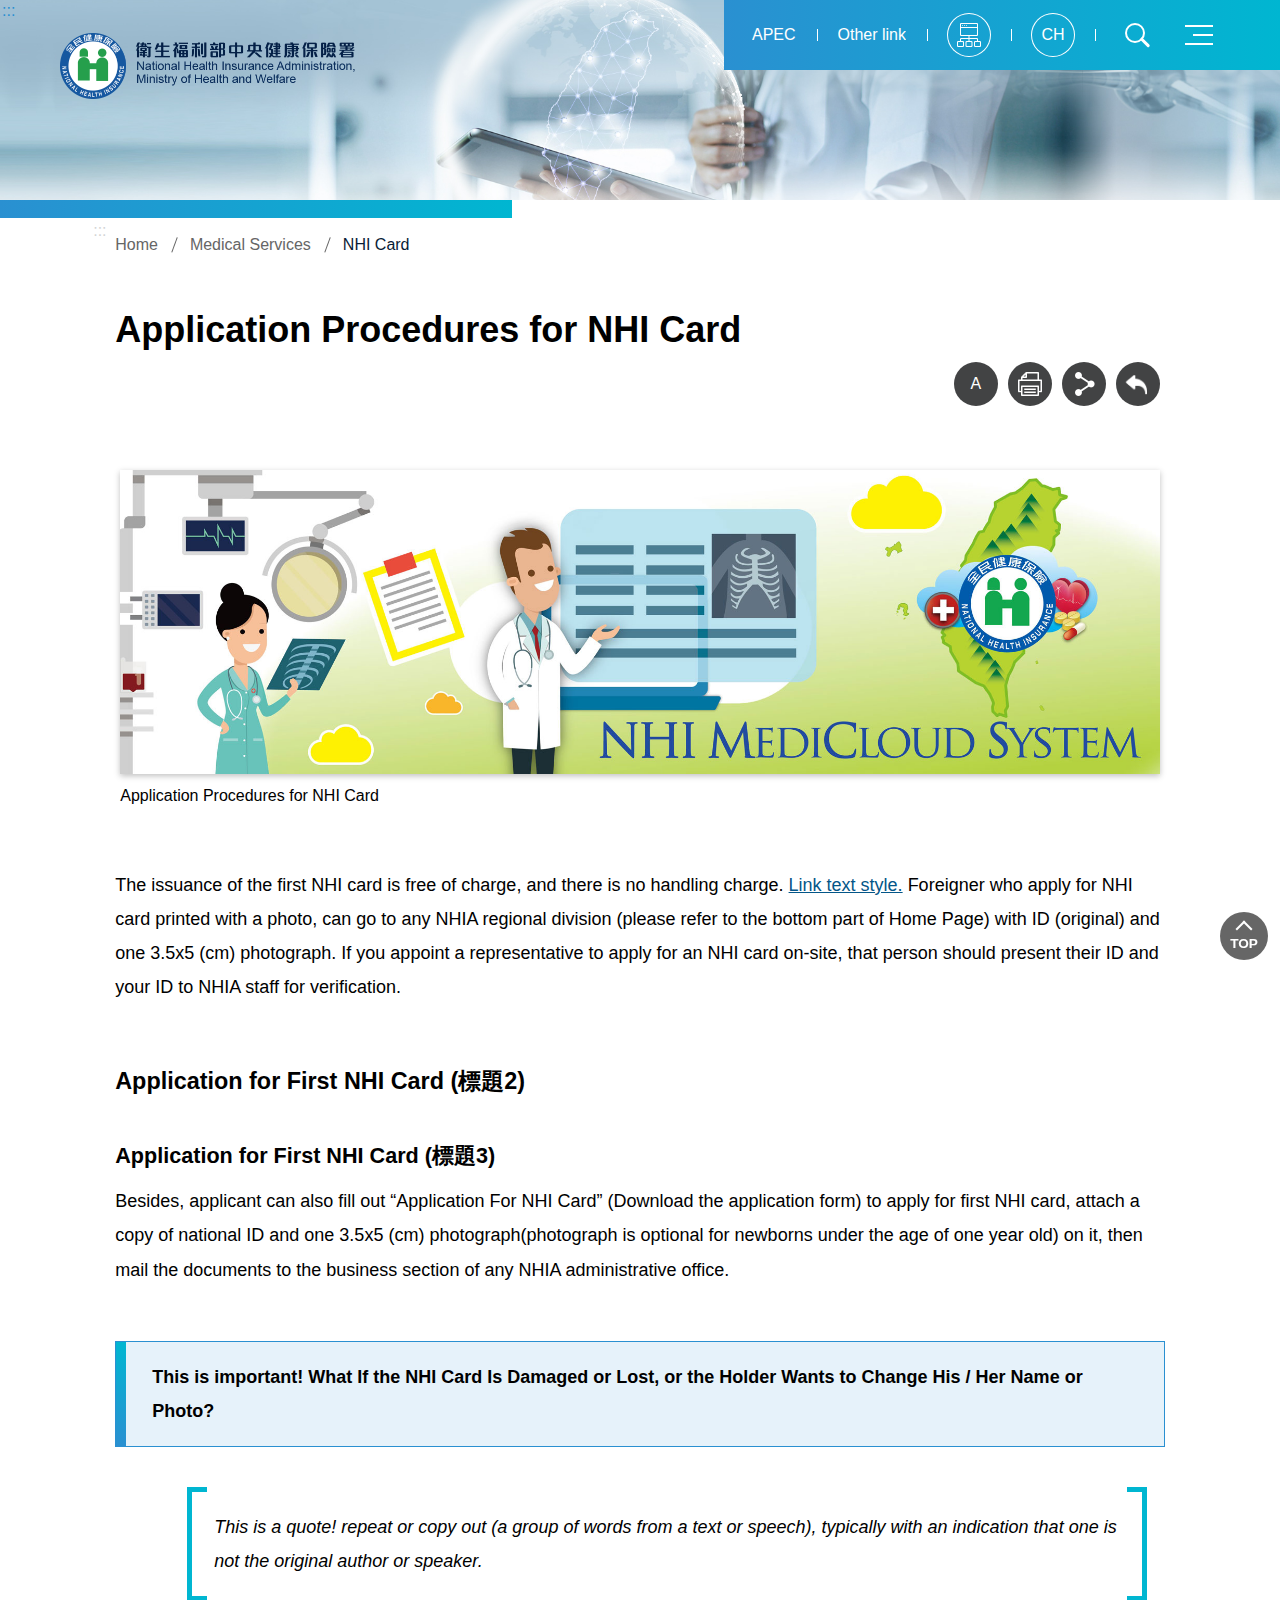
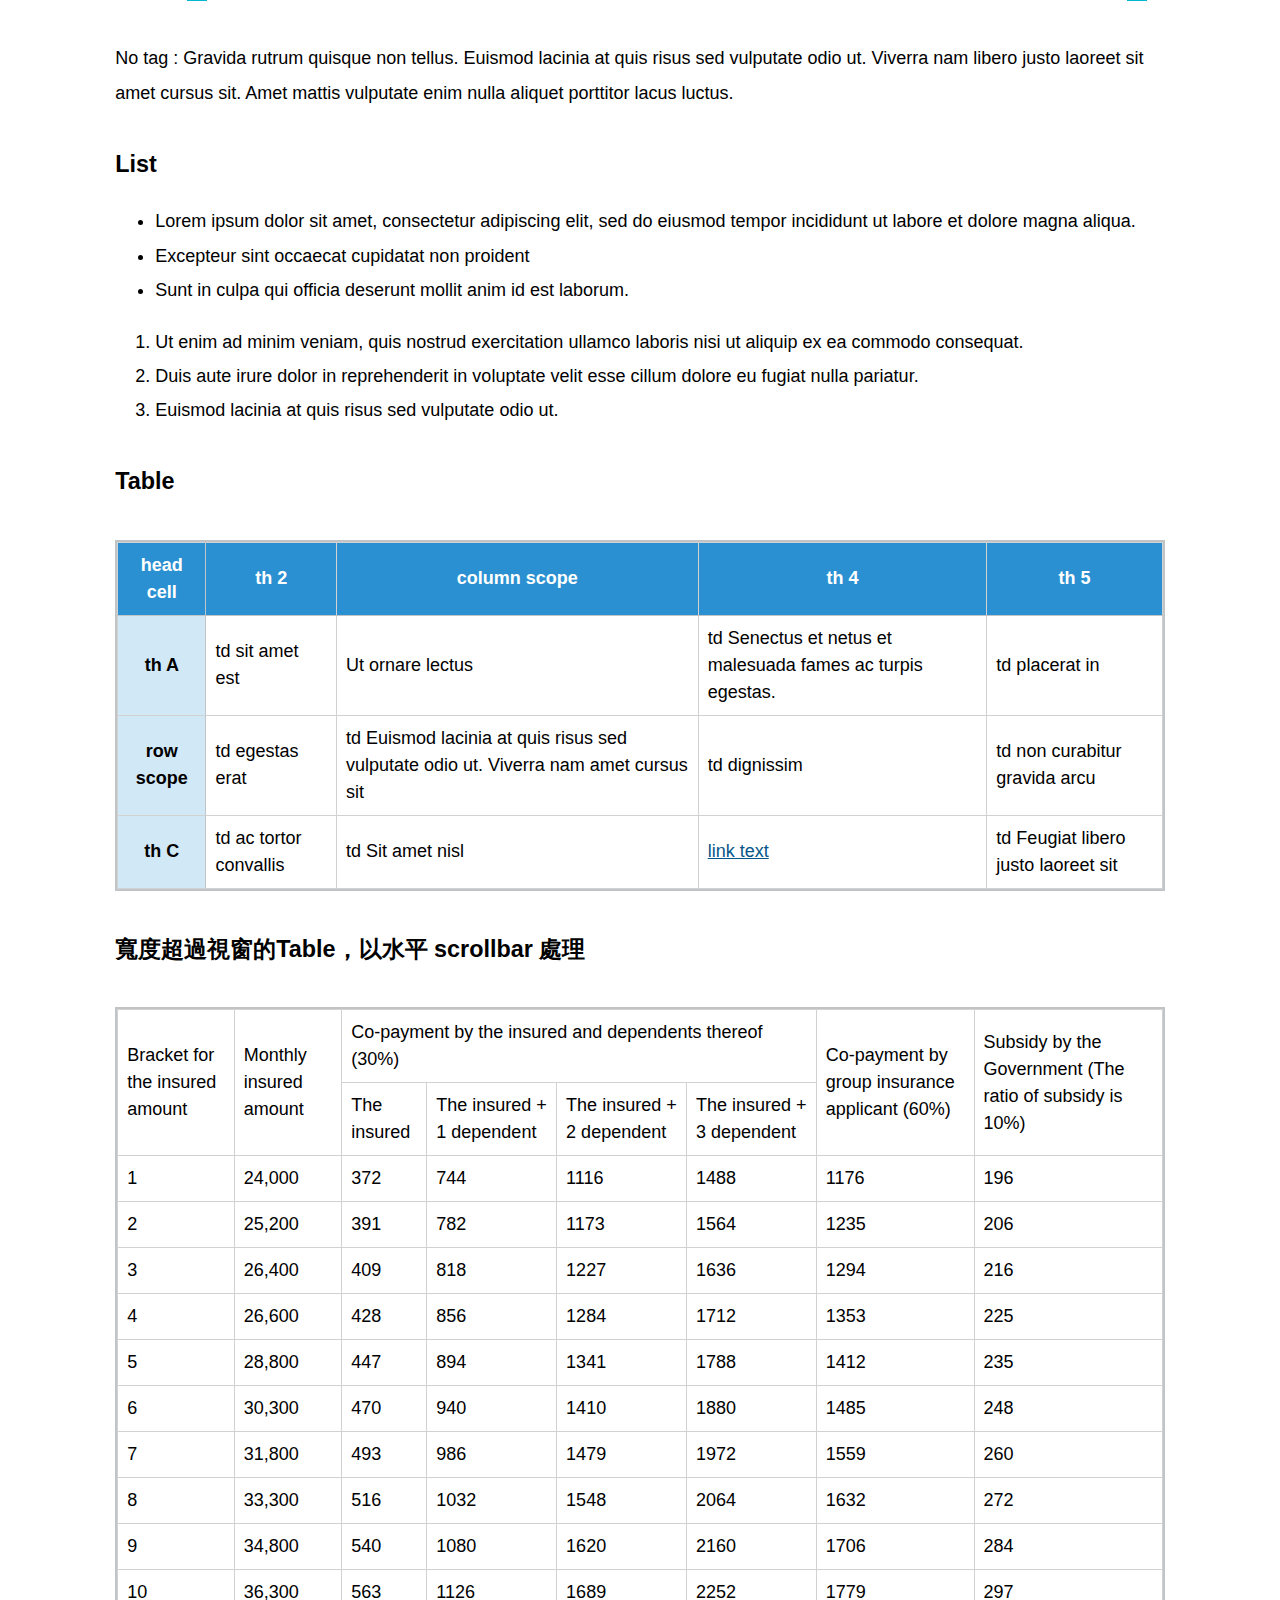
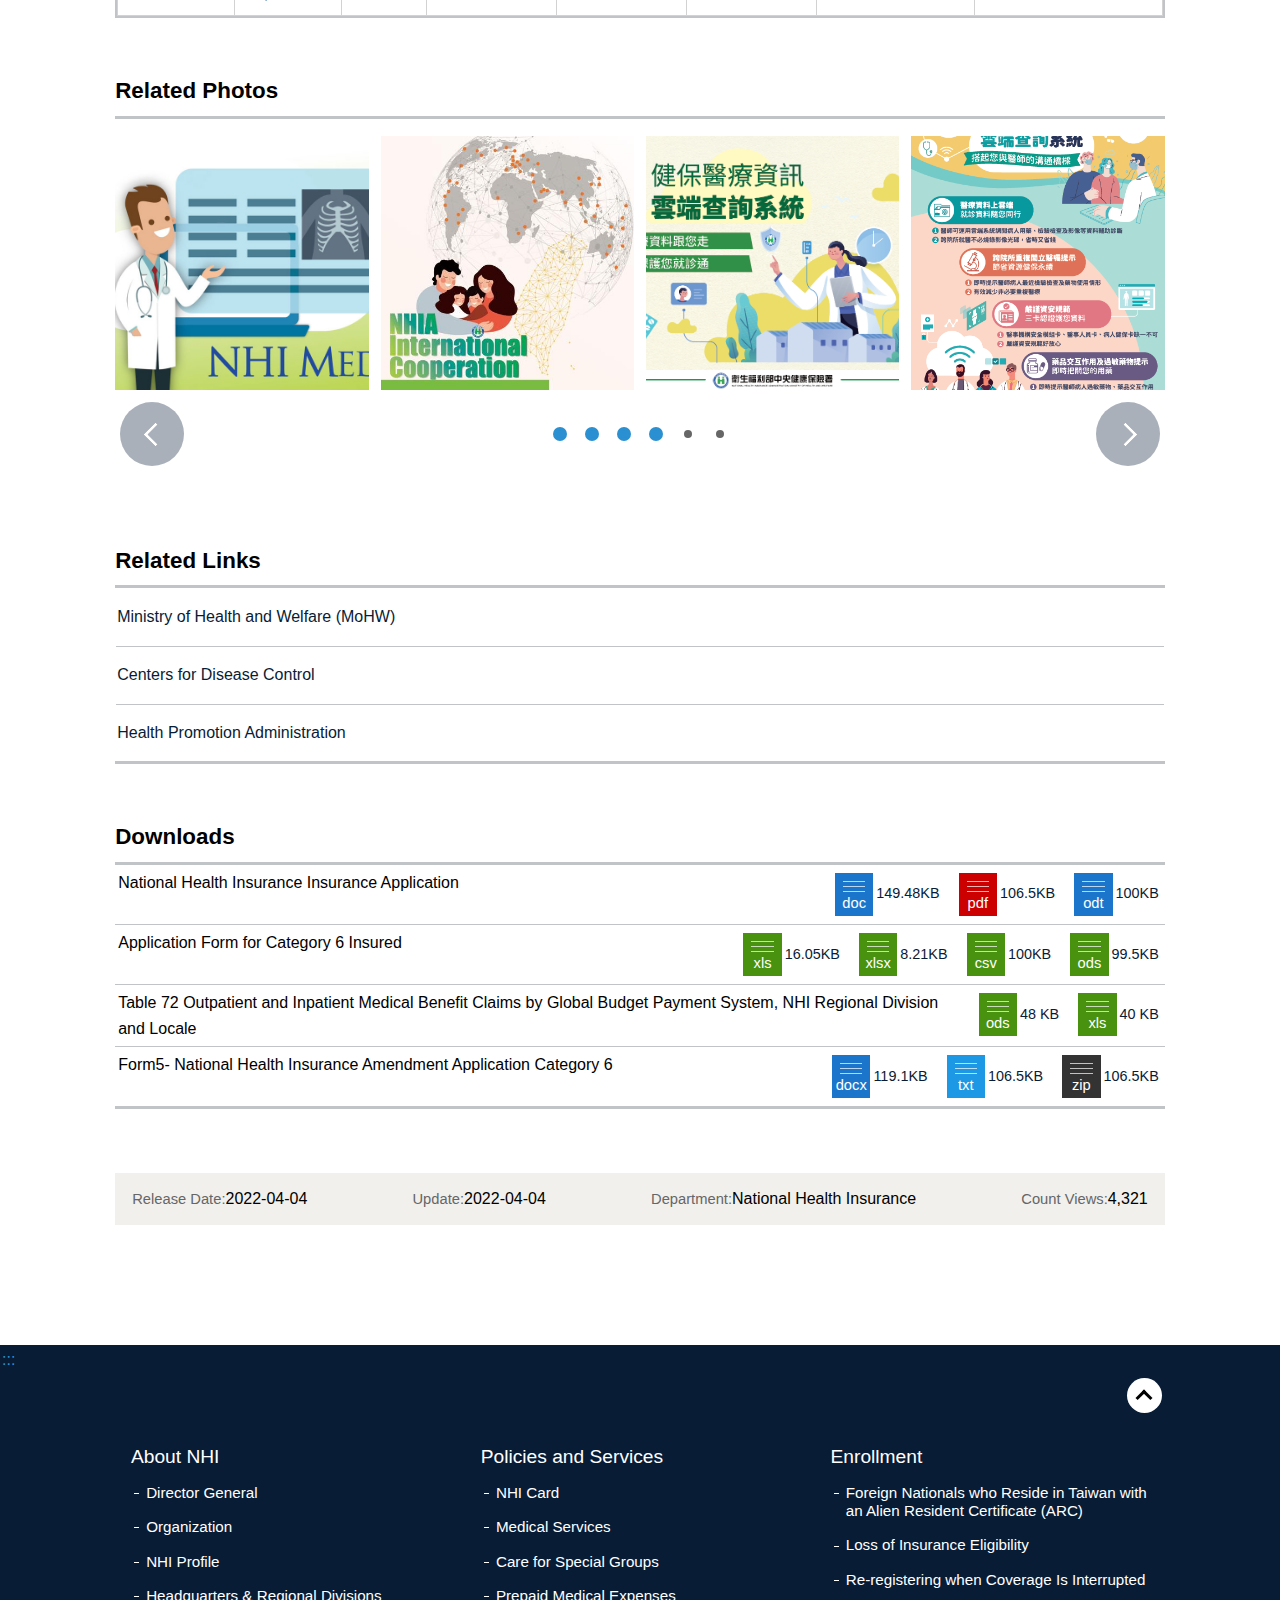
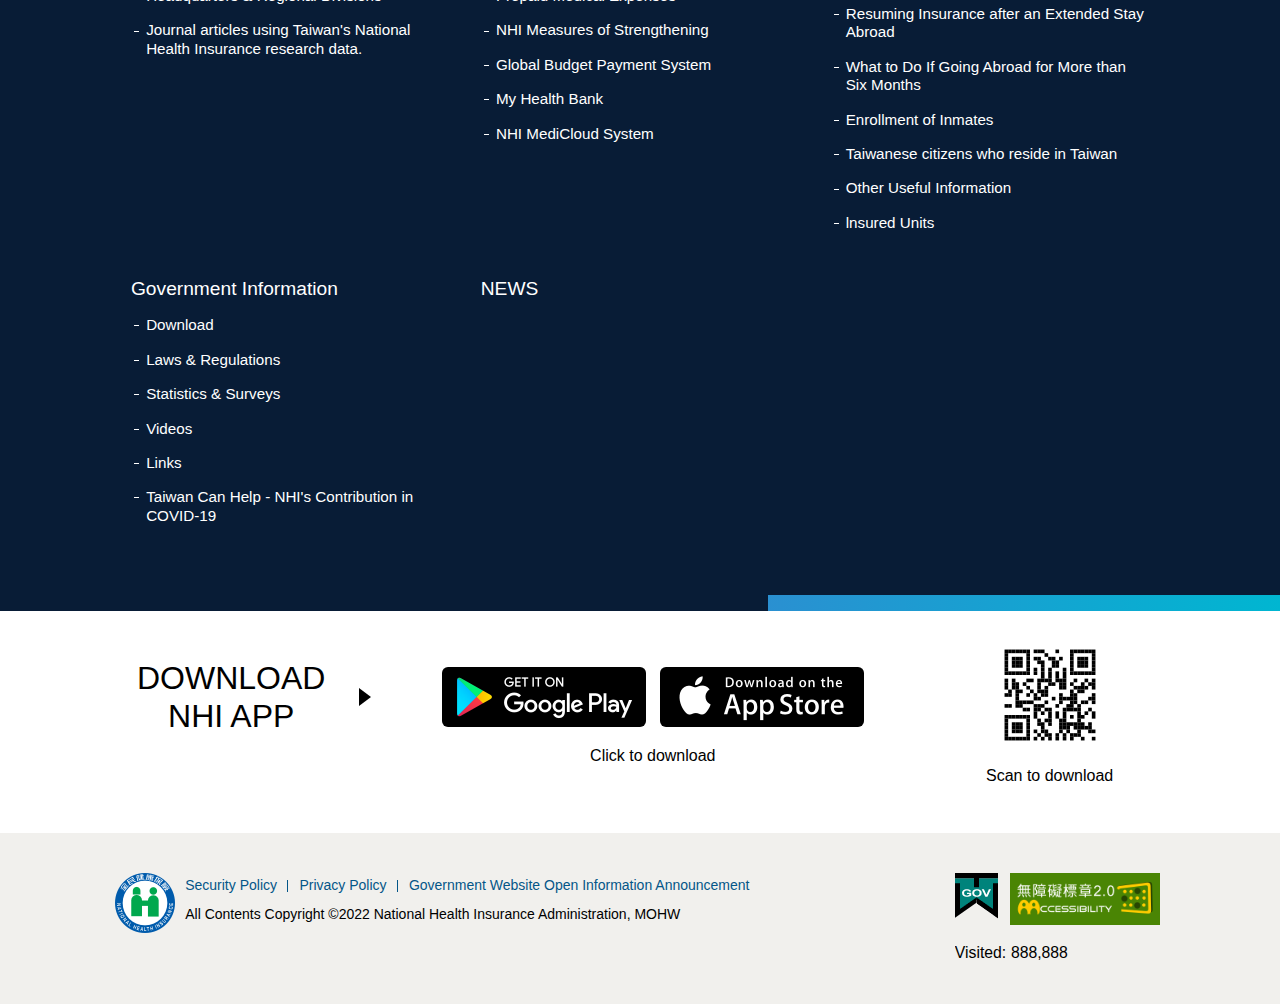
==== commit 6c7cdfe1: "無障礙問題修正" ====
--- a/cp.html
+++ b/cp.html
@@ -386,7 +386,8 @@
 
     <!-- 燈箱：顯示photoflow的大圖 -->
     <div class="lightbox bigPhotos" role="dialog">
-      <button type="button" title="close" class="closeThis"></button>
+      <!-- <button type="button" title="close" class="closeThis"></button> -->
+      <button type="button" class="closeThis">close this light box</button>
     </div>
 
     <section class="seeAlso">
--- a/css/style.css
+++ b/css/style.css
@@ -1 +1 @@
-.appDownload,.siteTree>ul,.main.inner{width:92vw;margin:0 auto}@media screen and (min-width: 1000px){.appDownload,.siteTree>ul,.main.inner{width:82vw}}@media screen and (min-width: 1280px){.appDownload,.siteTree>ul,.main.inner{width:1049.6px}}.np>ul>li>a:hover,.np>ul>li>a:focus,.timeLine .container::before,.dataflow .flowList .flowItem::after,.siteTree::after,.webHeader::after{background-image:-webkit-gradient(linear, left top, right top, from(#2a90d1), to(#00b6d1));background-image:linear-gradient(90deg, #2a90d1, #00b6d1)}.cpArticle .emphasis::before,.contactInfo .cardBox .base{background-image:-webkit-gradient(linear, left bottom, left top, from(#2a90d1), to(#00b6d1));background-image:linear-gradient(0deg, #2a90d1, #00b6d1)}body{margin:0;padding:0;font-size:1em;font-family:arial,"Microsoft JhengHei","微軟正黑體",sans-serif}body.noScroll{overflow:hidden;overflow-y:hidden}body *{-webkit-box-sizing:border-box;box-sizing:border-box}.main{position:relative;margin:0 auto}.main.inner{padding:60px 0 120px}.main.inner.smallFont{font-size:.9375em}.main.inner.largeFont{font-size:1.25em}a:focus{outline:none}.accesskey{display:none}@media screen and (min-width: 1000px){a.accesskey{display:block;z-index:9;position:absolute;left:0;top:0;margin:2px;text-decoration:none}a.accesskey:focus,a.accesskey:hover{outline:2px solid #00b6d1}.webHeader .accesskey{color:#2a90d1}.webFooter .accesskey{top:4px;color:#2a90d1}.main .accesskey{top:20px;left:-1.5em;color:#d3d5d6}}@media screen and (min-width: 1280px){.webHeader .accesskey,.webFooter .accesskey{left:calc(50vw - 1280px*.5)}}.more{text-align:center;margin:2em 0 0}.more a{display:inline-block;height:3.2em;line-height:3.2;padding:0 1.5em;background:#fff;color:#081c36;text-decoration:none;-webkit-box-shadow:#fff 0 0 0 0,rgba(0,0,0,.15) 0 0 16px;box-shadow:#fff 0 0 0 0,rgba(0,0,0,.15) 0 0 16px;border-radius:2em;-webkit-transition:.2s;transition:.2s}.more a:hover{-webkit-box-shadow:#fff 0 0 0 2px,rgba(0,0,0,.2) 0 0 20px 2px;box-shadow:#fff 0 0 0 2px,rgba(0,0,0,.2) 0 0 20px 2px}.more a:focus{-webkit-box-shadow:#00b6d1 0 0 0 2px,rgba(0,0,0,.2) 0 0 10px;box-shadow:#00b6d1 0 0 0 2px,rgba(0,0,0,.2) 0 0 10px}.goCenter{display:none}@media screen and (min-width: 1000px){.goCenter{display:block;position:absolute;top:-2em;left:0;z-index:99;padding:0 1em;margin-left:2em;border-radius:0 0 4px 4px;overflow:hidden;font-size:.9rem;height:1.6em;line-height:1.6;background-color:#2a90d1;color:#fff;text-decoration:none;outline:none;cursor:pointer;-webkit-transition:top .3s;transition:top .3s}.goCenter:focus{top:0}.goCenter:hover,.goCenter:focus{opacity:1}}@media screen and (min-width: 1280px){.goCenter{left:calc(50vw - 1280px*.5)}}.searchCtrl{position:relative;width:52px;height:52px;border-radius:0;background-color:rgba(0,0,0,0);border:none;text-indent:-20em;overflow:hidden}.searchCtrl::before,.searchCtrl::after{content:"";position:absolute}.searchCtrl::before{left:calc(50% - 12px);top:calc(50% - 12px);width:16px;height:16px;border:2px solid #000;border-radius:50%}.searchCtrl::after{width:12px;height:3px;background-color:#000;border-radius:0 2px 2px 0;left:calc(50% + 2px);top:calc(50% + 6px);-webkit-transform:rotate(45deg);transform:rotate(45deg)}.searchCtrl:hover,.searchCtrl:focus{background-color:#00b6d1;-webkit-box-shadow:none;box-shadow:none}.searchCtrl:hover::before,.searchCtrl:focus::before{border-color:#fff}.searchCtrl:hover::after,.searchCtrl:focus::after{background-color:#fff}.searchCtrl:focus{-webkit-box-shadow:#00b6d1 0 0 0 2px;box-shadow:#00b6d1 0 0 0 2px}@media screen and (min-width: 1000px){.searchCtrl{width:42px;height:42px}.searchCtrl::before{border-color:#fff}.searchCtrl::after{background:#fff}}.menuCtrl,.sidebarCtrl{position:relative;text-indent:-20em;overflow:hidden;width:42px;height:42px;border-radius:0;border:none;-webkit-box-shadow:none;box-shadow:none;background-color:rgba(0,0,0,0)}.menuCtrl::before,.menuCtrl::after,.sidebarCtrl::before,.sidebarCtrl::after{content:"";position:absolute;right:7px;height:2px;background:#fff;-webkit-transition:.2s;transition:.2s}.menuCtrl::before,.sidebarCtrl::before{top:11px;width:28px;-webkit-box-shadow:#fff 0 18px 0;box-shadow:#fff 0 18px 0}.menuCtrl::after,.sidebarCtrl::after{top:20px;width:20px}.sidebarCtrl{width:52px;height:52px;left:4px;z-index:990;border-radius:0;background-color:rgba(0,0,0,0);border:none}.sidebarCtrl::before,.sidebarCtrl::after{background-color:#000;right:12px}.sidebarCtrl::before{-webkit-box-shadow:#000 0 18px 0;box-shadow:#000 0 18px 0;top:16px}.sidebarCtrl::after{top:25px}.sidebarCtrl:hover,.sidebarCtrl:focus{background-color:#00b6d1;-webkit-box-shadow:none;box-shadow:none}.sidebarCtrl:hover::before,.sidebarCtrl:hover::after,.sidebarCtrl:focus::before,.sidebarCtrl:focus::after{background-color:#fff}.sidebarCtrl:hover::before,.sidebarCtrl:focus::before{-webkit-box-shadow:#fff 0 18px 0;box-shadow:#fff 0 18px 0}.sidebarCtrl.closeIt{background-color:#00b6d1}.sidebarCtrl.closeIt::before,.sidebarCtrl.closeIt::after{width:28px;right:12px;background-color:#fff}.sidebarCtrl.closeIt::before{-webkit-box-shadow:none;box-shadow:none;top:26px;-webkit-transform:rotate(45deg);transform:rotate(45deg)}.sidebarCtrl.closeIt::after{top:26px;-webkit-transform:rotate(-45deg);transform:rotate(-45deg)}.sidebarMask{display:none;z-index:980;position:fixed;left:0;right:0;top:0;bottom:0;background-color:rgba(0,0,0,.8)}button.closeThis{position:relative;height:44px;width:44px;padding:0;margin:0;text-indent:-20em;overflow:hidden;background-color:rgba(0,0,0,.8);-webkit-box-shadow:none;box-shadow:none;border:none}button.closeThis::before,button.closeThis::after{content:"";position:absolute;left:11px;top:21px;width:24px;height:2px;background-color:#fff}button.closeThis::before{-webkit-transform:rotate(45deg);transform:rotate(45deg)}button.closeThis::after{-webkit-transform:rotate(-45deg);transform:rotate(-45deg)}button.closeThis:hover{background-color:#206d9e;-webkit-box-shadow:none;box-shadow:none}button.closeThis:focus{background-color:#2a90d1;-webkit-box-shadow:#2a90d1 0 0 0 2px;box-shadow:#2a90d1 0 0 0 2px}.slick-arrow{position:absolute;top:50%;-webkit-transform:translateY(-50%);transform:translateY(-50%);z-index:9;width:64px;height:64px;border-radius:50%;text-indent:-20em;overflow:hidden;margin:0;border:none;background-color:rgba(8,28,54,.35);cursor:pointer}.slick-arrow::before{content:"";position:absolute;width:14px;height:14px;left:50%;top:50%;margin-top:-8px;border:3px solid #fff;border-top:none;border-right:none;border-radius:1px;-webkit-transform:rotate(45deg);transform:rotate(45deg)}.slick-arrow.slick-prev{left:0}.slick-arrow.slick-prev::before{margin-left:-5px}.slick-arrow.slick-next{right:0}.slick-arrow.slick-next::before{-webkit-transform:rotate(225deg);transform:rotate(225deg);margin-left:-11px}.slick-arrow:hover,.slick-arrow:focus{background-color:rgba(8,28,54,.8);-webkit-box-shadow:none;box-shadow:none}.slick-dots{margin:20px auto 5px;z-index:9;display:-webkit-box;display:-ms-flexbox;display:flex;-webkit-box-pack:center;-ms-flex-pack:center;justify-content:center;list-style:none;margin:0 auto;padding:0}.slick-dots li{-webkit-box-flex:0;-ms-flex:0 0 auto;flex:0 0 auto;margin:0 4px;padding:0}.slick-dots li button{width:8px;height:8px;border-radius:50%;padding:0;font-size:0;border:none;-webkit-box-shadow:none;box-shadow:none;background:#9ea3a5}.slick-dots li button:hover,.slick-dots li button:focus{background-color:#424344;-webkit-box-shadow:#424344 0 0 0 1px;box-shadow:#424344 0 0 0 1px}.slick-dots li.slick-active button{background-color:#424344;-webkit-box-shadow:#424344 0 0 0 3px;box-shadow:#424344 0 0 0 3px}.diskBtn{position:absolute;top:50%;-webkit-transform:translateY(-50%);transform:translateY(-50%);z-index:9;width:64px;height:64px;border-radius:50%;text-indent:-20em;overflow:hidden;margin:0;border:none;background-color:rgba(8,28,54,.35);cursor:pointer}.diskBtn::before{content:"";position:absolute;width:14px;height:14px;left:50%;top:50%;margin-top:-8px;border:3px solid #fff;border-top:none;border-right:none;border-radius:1px;-webkit-transform:rotate(45deg);transform:rotate(45deg)}.diskBtn.prev{left:0}.diskBtn.prev::before{margin-left:-5px}.diskBtn.next{right:0}.diskBtn.next::before{-webkit-transform:rotate(225deg);transform:rotate(225deg);margin-left:-11px}.diskBtn:hover,.diskBtn:focus{background-color:rgba(8,28,54,.8);-webkit-box-shadow:none;box-shadow:none}.diskBtn:focus{-webkit-box-shadow:#fff 0 0 0 1px,#081c36 0 0 0 4px;box-shadow:#fff 0 0 0 1px,#081c36 0 0 0 4px}.playIcon{position:absolute;left:50%;top:50%;width:72px;height:72px;border-radius:50%;-webkit-transform:translate(-50%, -50%);transform:translate(-50%, -50%);background-color:rgba(0,0,0,.5);-webkit-box-shadow:#fff 0 0 0 8px;box-shadow:#fff 0 0 0 8px}.playIcon::before{content:"";position:absolute;top:calc(50% - 20px);left:calc(50% - 9px);width:2px;height:2px;border-style:solid;border-color:rgba(0,0,0,0) rgba(0,0,0,0) rgba(0,0,0,0) #fff;border-width:20px 0 20px 28px;-webkit-box-sizing:border-box;box-sizing:border-box;border-radius:3px}.playIcon:hover{background-color:rgba(200,0,0,.9)}.videoThumb{position:relative}.videoThumb::before,.videoThumb::after{content:"";position:absolute;left:50%;top:50%;opacity:.7;-webkit-transition:.2s;transition:.2s}.videoThumb::before{width:44px;height:44px;border-radius:50%;margin:-22px 0 0 -22px;background-color:rgba(0,0,0,.5);-webkit-box-shadow:#fff 0 0 0 4px;box-shadow:#fff 0 0 0 4px}.videoThumb::after{width:0;height:0;border-style:solid;border-width:10px 0 10px 15px;border-color:rgba(0,0,0,0) rgba(0,0,0,0) rgba(0,0,0,0) #fff;margin:-10px 0 0 -4px}a:hover .videoThumb::before,a:hover .videoThumb::after{opacity:1}a:hover .videoThumb::before{background-color:rgba(204,0,0,.8)}.goTop{position:fixed;bottom:-60px;right:12px;z-index:90;padding:15px 0 0;margin:0;width:48px;height:48px;line-height:1;font-size:.85rem;text-transform:uppercase;font-weight:bold;border:none;border-radius:50%;-webkit-box-shadow:rgba(255,255,255,.4) 0 0 0 3px;box-shadow:rgba(255,255,255,.4) 0 0 0 3px;background:rgba(0,0,0,.6);color:#fff;-webkit-transition:background .2s,bottom 1.2s,-webkit-box-shadow .2s;transition:background .2s,bottom 1.2s,-webkit-box-shadow .2s;transition:background .2s,box-shadow .2s,bottom 1.2s;transition:background .2s,box-shadow .2s,bottom 1.2s,-webkit-box-shadow .2s}.goTop:hover,.goTop:focus{background:#000;-webkit-box-shadow:rgba(255,255,255,.7) 0 0 0 3px;box-shadow:rgba(255,255,255,.7) 0 0 0 3px}.goTop:focus{-webkit-box-shadow:#000 0 0 0 3px;box-shadow:#000 0 0 0 3px}.goTop::before{content:"";position:absolute;width:10px;height:10px;left:18px;top:11px;border:2px solid #fff;border-bottom:none;border-right:none;-webkit-transform:rotate(45deg);transform:rotate(45deg)}.goTop.show{bottom:30px;-webkit-transition:bottom .8s;transition:bottom .8s}@media screen and (min-width: 1426px){.goTop{right:calc(50% - 1280px/2 - 60px)}}kbd{display:inline-block;vertical-align:middle;margin:0 .1em;padding:0 .4em;height:1.7em;line-height:1.6;font-size:.938em;font-family:sans-serif;font-weight:bold;border:1px solid #c1c4c6;border-radius:.2em;color:#081c36;background:#fff}.topLinks a{color:#fff;text-decoration:none;display:block}.topLinks ul{list-style:none;margin:0;padding:0}.topLinks>ul>li>a{height:42px;line-height:42px;text-align:center}.topLinks .langCh>a,.topLinks .sitemapIcon>a{width:42px;border-radius:50%;margin:0 auto;overflow:hidden;-webkit-box-shadow:#fff 0 0 0 1px;box-shadow:#fff 0 0 0 1px;-webkit-transition:.15s;transition:.15s}.topLinks .langCh>a:hover,.topLinks .langCh>a:focus,.topLinks .sitemapIcon>a:hover,.topLinks .sitemapIcon>a:focus{-webkit-box-shadow:#fff 0 0 0 2px;box-shadow:#fff 0 0 0 2px}.topLinks.langCh{font-size:1.2em}.topLinks .sitemapIcon>a{background:url(../images/icon_sitemap.png) no-repeat center center;background-size:24px;text-indent:-20em}@media screen and (min-width: 1000px){.topLinks{position:absolute;right:0;top:0;z-index:9;padding:14px 60px 14px 8px;background-image:-webkit-gradient(linear, left top, right top, from(#2a90d1), to(#00b6d1));background-image:linear-gradient(90deg, #2a90d1, #00b6d1)}.topLinks .menuCtrl,.topLinks .searchCtrl{position:relative;float:left;margin:0 0 0 20px}.topLinks>ul{display:block;float:left}.topLinks>ul>li{float:left;position:relative;margin:0 0 0 20px;padding:0 22px 0 0}.topLinks>ul>li::after{content:"";position:absolute;right:0;top:50%;width:1px;height:12px;margin-top:-6px;background-color:#fff}.topLinks>ul>li>a{display:block;overflow:hidden;position:relative;height:42px;line-height:42px}.topLinks>ul>li:not([class])>a::after{content:"";position:absolute;left:50%;bottom:11px;height:2px;width:0;background:#fff;-webkit-transition:.2s;transition:.2s}.topLinks>ul>li:not([class])>a:hover::after,.topLinks>ul>li:not([class])>a:focus::after{left:0;width:100%}.topLinks>ul::after{content:"";display:block;clear:both}}@media screen and (min-width: 1280px){.topLinks{right:calc(50vw - 1280px/2 )}}.webHeader .topLinks ul{display:none}@media screen and (min-width: 1000px){.webHeader .topLinks ul{display:block}}.sidebar .topLinks .searchCtrl,.sidebar .topLinks .menuCtrl{display:none}.sidebar .topLinks>ul{position:relative;display:-webkit-box;display:-ms-flexbox;display:flex;-webkit-box-orient:horizontal;-webkit-box-direction:normal;-ms-flex-flow:row wrap;flex-flow:row wrap;-webkit-box-pack:center;-ms-flex-pack:center;justify-content:center;margin:20px auto 0;padding-bottom:60px;width:94%}.sidebar .topLinks>ul>li{-webkit-box-flex:1;-ms-flex:1 1 45%;flex:1 1 45%;margin:5px}.sidebar .topLinks>ul>li a{-webkit-box-shadow:rgba(255,255,255,.5) 0 0 0 1px;box-shadow:rgba(255,255,255,.5) 0 0 0 1px;-webkit-transition:.2s;transition:.2s}.sidebar .topLinks>ul>li a:hover,.sidebar .topLinks>ul>li a:focus{-webkit-box-shadow:#fff 0 0 0 1px;box-shadow:#fff 0 0 0 1px}.sidebar .topLinks>ul>li[class]{position:absolute;bottom:0}.sidebar .topLinks>ul>li[class].sitemapIcon{left:44px}.sidebar .topLinks>ul>li[class].langCh{right:44px}.webHeader{position:relative;padding:0;background-color:#bed7ea}.webHeader::after{content:"";position:absolute;left:0;bottom:-8px;height:8px;width:72vw}.webHeader h1{position:absolute;z-index:19;width:calc(100% - 100px);margin:0 50px;padding:8px 0;font-size:1rem}.webHeader h1 a{display:block}.webHeader h1 a:focus img{-webkit-box-shadow:#00b6d1 0 0 0 2px inset;box-shadow:#00b6d1 0 0 0 2px inset}.webHeader h1 img{display:block;height:51px;margin:0 auto;-o-object-fit:contain;object-fit:contain;-o-object-position:left;object-position:left}.webHeader .searchCtrl,.webHeader .sidebarCtrl{position:absolute;top:4px}.webHeader .sidebarCtrl{left:4px}.webHeader .searchCtrl{right:4px;z-index:9}.webHeader .menuCtrl{display:none}.webHeader .headerImg{display:block;height:67px}.webHeader .headerImg img{display:none}@media screen and (min-width: 1000px){.webHeader::after{bottom:-18px;height:18px;width:40vw}.webHeader h1{position:absolute;z-index:9;width:auto;left:60px;margin:0;padding-top:32px}.webHeader h1 img{height:68px;margin:0}.webHeader .sidebarCtrl{display:none}.webHeader .menuCtrl{display:block}.webHeader .searchCtrl{position:relative;right:auto;top:0}.webHeader .menuCtrl:hover,.webHeader .searchCtrl:hover{background-color:rgba(0,0,0,0);-webkit-box-shadow:rgba(255,255,255,.5) 0 0 0 1px;box-shadow:rgba(255,255,255,.5) 0 0 0 1px}.webHeader .menuCtrl:focus,.webHeader .searchCtrl:focus{background-color:rgba(0,0,0,0);-webkit-box-shadow:#fff 0 0 0 1px;box-shadow:#fff 0 0 0 1px}.webHeader .headerImg{width:100%;height:200px}.webHeader .headerImg img{display:block;margin:0 auto;width:100%;height:100%;-o-object-fit:cover;object-fit:cover}}@media screen and (min-width: 1280px){.webHeader h1{left:calc( 50vw - 1280px/2 + 60px)}}.search{display:none;position:absolute;top:67px;left:auto;right:0;z-index:8;width:100vw;max-width:500px;padding:24px 5vw 10px;-webkit-transform:translateX(100%);transform:translateX(100%);background:#424344;color:#ccc;-webkit-transition:-webkit-transform .5s;transition:-webkit-transform .5s;transition:transform .5s;transition:transform .5s, -webkit-transform .5s}.search.reveal{-webkit-transform:translateX(0);transform:translateX(0)}.search a{color:#fff}.search input[type=text],.search input[type=button],.search input[type=submit]{float:left;padding:0 .5em;margin:0;font-size:inherit;height:2.6em;line-height:2.6;border:none;border-radius:0;-webkit-box-shadow:#00b6d1 0 0 0 2px;box-shadow:#00b6d1 0 0 0 2px}.search input[type=text]{width:calc(100% - 5em - 2px);max-width:24em;margin-right:2px;background-color:#fff}.search input[type=text]:focus{-webkit-box-shadow:#00b6d1 0 0 0 2px,#000 0 0 0 1px inset;box-shadow:#00b6d1 0 0 0 2px,#000 0 0 0 1px inset}.search input[type=button],.search input[type=submit]{width:5em;background-color:#00b6d1}.search input[type=button]:hover,.search input[type=submit]:hover{background-color:#2a90d1;-webkit-box-shadow:#00b6d1 0 0 0 2px;box-shadow:#00b6d1 0 0 0 2px}.search input[type=button]:focus,.search input[type=submit]:focus{background-color:#2a90d1;-webkit-box-shadow:#00b6d1 0 0 0 2px,rgba(255,255,255,.8) 0 0 0 1px inset;box-shadow:#00b6d1 0 0 0 2px,rgba(255,255,255,.8) 0 0 0 1px inset}.search .hotKeywords{clear:both;padding-top:14px}.search .hotKeywords .label{display:inline-block;margin-right:.4em;line-height:1.1;vertical-align:top}.search .hotKeywords ul{list-style:none;margin:0;padding:0;display:inline-block;line-height:1.1}.search .hotKeywords li{margin:0 1em .4em 0;float:left}.search .hotKeywords li a{display:block;text-decoration:none;cursor:pointer}.search .hotKeywords li a:hover,.search .hotKeywords li a:focus{text-decoration:underline}.search .skip{position:absolute;right:0;width:1px;height:1px;padding:0;opacity:0}@media screen and (min-width: 1000px){.search{top:70px;right:0;left:auto;width:420px;padding:30px 30px 12px;background:rgba(66,67,68,.85);-webkit-transform:translateX(0) translateY(-100%);transform:translateX(0) translateY(-100%);-webkit-transition:-webkit-transform .5s;transition:-webkit-transform .5s;transition:transform .5s;transition:transform .5s, -webkit-transform .5s}.search.reveal{-webkit-transform:translateY(0);transform:translateY(0)}}@media screen and (min-width: 1280px){.search{right:calc( 50vw - 1280px/2)}}.webFooter{position:relative;padding:0;margin:0 auto}.webFooter a{text-decoration:none}.webFooter .base{position:relative;padding:40px 4vw;font-size:.875em;line-height:1.5;background:#f1f0ed}.webFooter .base p{margin:0}.webFooter .copyright{margin:0 0 2em;padding:5px 0 0 70px;min-height:60px;background:url(../images/nhiLogo.png) no-repeat 0 0;background-size:60px}.webFooter .copyright ul{list-style:none;margin:0 0 .3em;padding:0;line-height:1.1;overflow:hidden}.webFooter .copyright li{float:left;position:relative;padding:0 .8em 0 0;margin:0 .8em .4em 0}.webFooter .copyright li a{display:block;color:#045688;border-bottom:1px solid rgba(0,0,0,0)}.webFooter .copyright li a:hover,.webFooter .copyright li a:focus{border-color:#045688}.webFooter .copyright li::after{content:"";position:absolute;right:0;top:.2em;height:.8em;width:1px;background-color:#045688;vertical-align:middle}.webFooter .copyright li:last-child::after{display:none}.webFooter .others{list-style:none;margin:0;padding:0;overflow:hidden}.webFooter .others li a,.webFooter .others li img{display:block}.webFooter .others .egov{float:left;margin-right:12px}.webFooter .others .egov img{width:43px}.webFooter .others .badgeA{float:left}.webFooter .others .badgeA img{width:150px}.webFooter .others .visited{clear:both;padding:1em 0 0;white-space:nowrap;font-size:1.125em}.webFooter .others .visited::before{content:attr(title) ":";display:inline-block;margin-right:.3em}@media screen and (min-width: 700px){.webFooter .others .badgeA{margin-right:12px}.webFooter .others .visited{clear:none}}@media screen and (min-width: 1000px){.webFooter .base{padding-left:9vw;padding-right:9vw;display:-webkit-box;display:-ms-flexbox;display:flex;-webkit-box-orient:horizontal;-webkit-box-direction:normal;-ms-flex-flow:row nowrap;flex-flow:row nowrap;-webkit-box-pack:justify;-ms-flex-pack:justify;justify-content:space-between}.webFooter .base .copyright{-webkit-box-flex:0;-ms-flex:0 1 calc(100% - 230px);flex:0 1 calc(100% - 230px)}.webFooter .base .copyright p{margin-top:0}.webFooter .base .others{-webkit-box-flex:0;-ms-flex:0 0 210px;flex:0 0 210px}.webFooter .base .others .badgeA{margin-right:0}.webFooter .base .others .visited{clear:both;width:100%}}@media screen and (min-width: 1280px){.webFooter .base{padding-left:calc(50vw - 1280px*.41);padding-right:calc(50vw - 1280px*.41)}}.fatFootCtrl{position:absolute;right:4vw;top:30px;z-index:9;width:35px;height:35px;padding:0;border-radius:50%;background:#fff;text-indent:-10em;overflow:hidden;border:none;-webkit-transition:background .2s;transition:background .2s}.fatFootCtrl:hover,.fatFootCtrl:focus{-webkit-box-shadow:#00b6d1 0 0 0 2px;box-shadow:#00b6d1 0 0 0 2px;outline:none;background-color:#00b6d1}.fatFootCtrl:hover::before,.fatFootCtrl:focus::before{border-color:#fff}.fatFootCtrl::before{content:"";position:absolute;left:50%;top:50%;width:9px;height:9px;margin:-4px auto auto -6px;border:3px solid #000;border-right:none;border-bottom:none;-webkit-transform:rotate(45deg);transform:rotate(45deg);-webkit-transition:-webkit-transform .4s;transition:-webkit-transform .4s;transition:transform .4s;transition:transform .4s, -webkit-transform .4s}.fatFootCtrl.closed::before{-webkit-transform:rotate(225deg);transform:rotate(225deg);margin-top:-8px}@media screen and (min-width: 1000px){.fatFootCtrl{right:9vw}}@media screen and (min-width: 1280px){.fatFootCtrl{right:calc(50vw - 1280px*.41)}}.siteTree{position:relative;z-index:2;margin:0 auto;padding:80px 0 60px;font-size:1.2rem;background:#081c36;color:#fff}.siteTree ul{list-style:none;margin:0 auto;padding:0;line-height:1.2}.siteTree>ul>li{padding:0;margin:0 auto 2em}.siteTree>ul>li a{display:block;position:relative;border-bottom:1px solid rgba(0,0,0,0);-webkit-transition:.2s;transition:.2s;color:#fff}.siteTree>ul>li a:hover,.siteTree>ul>li a:focus{border-bottom-color:#fff}.siteTree>ul>li>ul{font-size:.95rem}.siteTree>ul>li>ul>li{margin:1em 0}.siteTree>ul>li>ul>li>a{padding-left:1em;position:relative}.siteTree>ul>li>ul>li>a::before{content:"";width:5px;height:1px;background:#fff;position:absolute;left:.2em;top:.6em}.siteTree>ul>li>ul ul{display:none}.siteTree::after{content:"";position:absolute;right:0;bottom:0;width:60%;height:16px;background-color:#2a90d1}@media screen and (min-width: 700px){.siteTree>ul{display:-webkit-box;display:-ms-flexbox;display:flex;-webkit-box-orient:horizontal;-webkit-box-direction:normal;-ms-flex-flow:row wrap;flex-flow:row wrap}.siteTree>ul>li{-webkit-box-flex:0;-ms-flex:0 0 44%;flex:0 0 44%;margin:1em 3% .5em}}@media screen and (min-width: 1000px){.siteTree>ul>li{-ms-flex-preferred-size:30.33%;flex-basis:30.33%;margin-left:1.5%;margin-right:1.5%}.siteTree::after{width:40%}}.appDownload{padding:3em 0;background-color:#fff}.appDownload h2{font-size:2rem;line-height:1.2;text-align:center;font-weight:normal;margin:0 0 20px}.appDownload .appLink{list-style:none;margin:0 0 15px;padding:0;text-align:center}.appDownload .appLink li{margin:8px auto}.appDownload .appLink li img{height:60px;width:100%;-o-object-fit:contain;object-fit:contain}.appDownload .appLink::after{content:attr(title);display:block;margin:1em auto 0}.appDownload .qrCode img{display:block;width:240px;max-width:100%;margin:0 auto}.appDownload .qrCode::after{content:attr(title);display:block;text-align:center;margin:12px 0 0}@media screen and (min-width: 700px){.appDownload{display:-webkit-box;display:-ms-flexbox;display:flex;-webkit-box-orient:horizontal;-webkit-box-direction:normal;-ms-flex-flow:row wrap;flex-flow:row wrap;-webkit-box-pack:center;-ms-flex-pack:center;justify-content:center;-webkit-box-align:center;-ms-flex-align:center;align-items:center;padding:1.5em 0;margin:0 auto}.appDownload h2{-webkit-box-flex:0;-ms-flex:0 0 100%;flex:0 0 100%}.appDownload .appLink,.appDownload .qrCode{-webkit-box-flex:1;-ms-flex:1 1 50%;flex:1 1 50%}}@media screen and (min-width: 1000px){.appDownload{-ms-flex-wrap:nowrap;flex-wrap:nowrap;-webkit-box-align:start;-ms-flex-align:start;align-items:flex-start;padding:3em 0}.appDownload h2{-webkit-box-flex:0;-ms-flex:0 1 8em;flex:0 1 8em;position:relative;margin:0;padding:0 24px 0 0}.appDownload h2::after{content:"";position:absolute;right:0;top:50%;margin-top:-9px;width:0;height:0;border-style:solid;border-width:9px 0 9px 12px;border-color:rgba(0,0,0,0) rgba(0,0,0,0) rgba(0,0,0,0) #000}.appDownload .appLink{-webkit-box-flex:1;-ms-flex:1 0 460px;flex:1 0 460px;white-space:nowrap;padding-top:8px}.appDownload .appLink li{display:inline-block;margin:0 5px}.appDownload .appLink li a{display:block;border-radius:6px;overflow:hidden}.appDownload .appLink li img{display:block;height:60px}.appDownload .qrCode{-webkit-box-flex:1;-ms-flex:1 1 auto;flex:1 1 auto;margin-top:-1.5em}.appDownload .qrCode img{width:120px;height:120px;-o-object-fit:contain;object-fit:contain}}.menu ul{list-style:none;margin:0;padding:0;line-height:1.4}.menu ul li{margin:0;padding:0}.menu ul a{display:block;position:relative;text-decoration:none}.sidebar{position:fixed;z-index:990;width:280px;margin-left:-280px;top:67px;bottom:0;overflow:auto;background:#424344;color:#fff;-webkit-transition:.5s;transition:.5s}.sidebar.reveal{margin-left:0}.sidebar .menu>ul{border-bottom:3px solid #00b6d1;font-size:1.2rem}.sidebar .menu>ul li a{position:relative;color:#fff;text-decoration:none}.sidebar .menu>ul li a:hover{background-color:rgba(0,0,0,.6)}.sidebar .menu>ul li.hasChild>a{padding-right:36px}.sidebar .menu>ul li.hasChild>a::after{content:"";position:absolute;right:15px;top:1.2em;width:8px;height:8px;border:2px solid #00b6d1;-webkit-transform:rotate(45deg);transform:rotate(45deg);border-left:none;border-top:none;-webkit-transition:.2s;transition:.2s}.sidebar .menu>ul li.hasChild.closeIt>a::after{-webkit-transform:rotate(225deg);transform:rotate(225deg);top:1.5em}.sidebar .menu>ul li ul{display:none;font-size:1rem;border-top:1px solid rgba(255,255,255,.2)}.sidebar .menu>ul li ul li a{padding:.9em .8em .8em 36px}.sidebar .menu>ul li ul li a::before{content:"";position:absolute;left:1.2rem;top:1.5em;width:8px;height:2px;background-color:#fff}.sidebar .menu>ul li ul ul{margin-left:32px;border-top:none}.sidebar .menu>ul li ul ul a{padding-left:22px}.sidebar .menu>ul li ul ul a::before{left:7px;height:1px}.sidebar .menu>ul>li{border-bottom:1px solid rgba(255,255,255,.4)}.sidebar .menu>ul>li:last-child{border-bottom:none}.sidebar .menu>ul>li>a{position:relative;padding:.9em .8em .8em;-webkit-transition:.2s;transition:.2s}.sidebar .menu .closeThis,.sidebar .menu .skip{display:none}@media screen and (min-width: 1000px){.sidebar{display:none}}.webHeader .menu{display:none;position:fixed;left:0;right:0;top:0;bottom:0;z-index:990;padding:60px 0;overflow-y:auto;background-color:rgba(0,0,0,.85);color:#fff}.webHeader .menu a{color:#fff}.webHeader .menu>ul{display:-webkit-box;display:-ms-flexbox;display:flex;-webkit-box-orient:horizontal;-webkit-box-direction:normal;-ms-flex-flow:row wrap;flex-flow:row wrap;margin:0 auto;width:98%}.webHeader .menu>ul>li{-webkit-box-flex:0;-ms-flex:0 0 28%;flex:0 0 28%;margin:0 2.5% 2em;font-size:1.8rem}.webHeader .menu>ul>li>a{border-bottom:1px solid #00b6d1}.webHeader .menu>ul>li>a::after{content:"";position:absolute;left:0;right:0;bottom:0;height:0;background-color:#00b6d1;-webkit-transition:height .15s;transition:height .15s}.webHeader .menu>ul>li>a:hover::after,.webHeader .menu>ul>li>a:focus::after{height:2px}.webHeader .menu>ul>li>ul{margin:1em 0 0}.webHeader .menu>ul>li>ul>li>a{padding:.5em 0 .1em 22px;border-bottom:1px solid rgba(0,0,0,0)}.webHeader .menu>ul>li>ul>li>a::before{content:"";position:absolute;left:3px;top:1.2em;width:8px;height:2px;background:#fff;-webkit-transition:.15s;transition:.15s}.webHeader .menu>ul>li>ul>li>a:hover,.webHeader .menu>ul>li>ul>li>a:focus{border-color:rgba(255,255,255,.6)}.webHeader .menu>ul>li>ul>li>a:hover::before,.webHeader .menu>ul>li>ul>li>a:focus::before{height:8px;-webkit-transform:translateY(-4px);transform:translateY(-4px)}.webHeader .menu>ul>li>ul>li+li{margin-top:4px}.webHeader .menu>ul ul{font-size:1.4rem}.webHeader .menu>ul ul ul{display:none}.webHeader .menu .closeThis{display:block;position:absolute;right:5px;top:5px;border-radius:0;background-color:rgba(0,0,0,0);border:none;-webkit-box-shadow:none;box-shadow:none}.webHeader .menu .closeThis:hover{background-color:#2a90d1}.webHeader .menu .closeThis:focus{background-color:#00b6d1;-webkit-box-shadow:#00b6d1 0 0 0 2px;box-shadow:#00b6d1 0 0 0 2px}.webHeader .menu .skip{display:block;position:absolute;right:0;width:1px;height:1px;padding:0;opacity:0}@media screen and (min-width: 1280px){.webHeader .menu>ul{width:1254.4px}}form{margin:0;padding:0}label{display:inline-block;font-weight:normal;cursor:pointer}input,textarea,select,button{font-size:inherit;font-family:inherit;-webkit-box-sizing:border-box;box-sizing:border-box;outline:none}input:focus,textarea:focus,select:focus,button:focus{outline:none}textarea,input[type=text],input[type=date],input[type=datetime-local],input[type=email],input[type=file],input[type=month],input[type=number],input[type=password],input[type=search],input[type=tel],input[type=time],input[type=url],input[type=week]{appearance:none;-webkit-appearance:none;-moz-appearance:none;height:2.8em;line-height:2.8;padding:0 .8em;margin:3px;vertical-align:middle;border:1px solid #d2d2d2;background-color:#fff;border-radius:0}textarea:hover,input[type=text]:hover,input[type=date]:hover,input[type=datetime-local]:hover,input[type=email]:hover,input[type=file]:hover,input[type=month]:hover,input[type=number]:hover,input[type=password]:hover,input[type=search]:hover,input[type=tel]:hover,input[type=time]:hover,input[type=url]:hover,input[type=week]:hover{border-color:#00b6d1}textarea:focus,input[type=text]:focus,input[type=date]:focus,input[type=datetime-local]:focus,input[type=email]:focus,input[type=file]:focus,input[type=month]:focus,input[type=number]:focus,input[type=password]:focus,input[type=search]:focus,input[type=tel]:focus,input[type=time]:focus,input[type=url]:focus,input[type=week]:focus{border-color:#00b6d1;-webkit-box-shadow:#00b6d1 0 0 0 1px;box-shadow:#00b6d1 0 0 0 1px}select{appearance:none;-webkit-appearance:none;-moz-appearance:none;height:2.8em;line-height:2.8;padding:0 32px 0 .8em;margin:3px;vertical-align:middle;border:1px solid #d2d2d2;background:#fff url(../images/selectArrow.svg) no-repeat right 6px top .7em;background-size:24px auto;border-radius:0;cursor:pointer}select:hover{border-color:#c1c4c6}select:focus{border-color:#00b6d1;-webkit-box-shadow:#00b6d1 0 0 0 1px;box-shadow:#00b6d1 0 0 0 1px}input[type=text].fullWidth,input[type=date].fullWidth,input[type=datetime-local].fullWidth,input[type=email].fullWidth,input[type=file].fullWidth,input[type=month].fullWidth,input[type=number].fullWidth,input[type=password].fullWidth,input[type=search].fullWidth,input[type=tel].fullWidth,input[type=time].fullWidth,input[type=url].fullWidth,input[type=week].fullWidth{width:calc(100% - 6px)}select.fullWidth{width:calc(100% - 6px)}.button>a,button,input[type=submit],input[type=reset],input[type=button]{appearance:none;-webkit-appearance:none;-moz-appearance:none;height:3.2em;line-height:3.1em;padding:0 1em;margin:3px;vertical-align:middle;border:1px solid #2a90d1;background-color:#2a90d1;color:#fff;border-radius:3px;cursor:pointer;-webkit-transition:.2s;transition:.2s}.button>a:hover,.button>a:focus,button:hover,button:focus,input[type=submit]:hover,input[type=submit]:focus,input[type=reset]:hover,input[type=reset]:focus,input[type=button]:hover,input[type=button]:focus{background-color:#206d9e;border-color:rgba(0,0,0,0);-webkit-box-shadow:#206d9e 0 0 0 2px;box-shadow:#206d9e 0 0 0 2px}input[type=reset]{background-color:#fff;color:#081c36;border-color:#c1c4c6}input[type=reset]:hover,input[type=reset]:focus{background-color:#fff}.button{display:inline-block;vertical-align:middle}.button>a{display:block;text-decoration:none;text-align:center;white-space:nowrap}textarea{resize:vertical;line-height:1.6;height:8em;width:calc(100% - 6px)}input[type=radio],input[type=checkbox]{-webkit-appearance:none;-moz-appearance:none;appearance:none;margin:1px 10px 0 4px;width:1em;height:1em;line-height:1;border:1px solid #434242;vertical-align:middle;-webkit-transition:.1s;transition:.1s}input[type=radio]{border-radius:50%}input[type=radio]:focus,input[type=radio]:checked{border-width:2px;border-color:#fff;-webkit-box-shadow:#206d9e 0 0 0 3px;box-shadow:#206d9e 0 0 0 3px;background-color:#206d9e}input[type=radio]:checked:focus{-webkit-box-shadow:#fff 0 0 0 1px,#206d9e 0 0 0 4px;box-shadow:#fff 0 0 0 1px,#206d9e 0 0 0 4px}input[type=checkbox]{border-radius:3px}input[type=checkbox]:focus{-webkit-box-shadow:#206d9e 0 0 0 2px;box-shadow:#206d9e 0 0 0 2px;border-color:#fff}input[type=checkbox]:checked{background:#206d9e url(../images/icon_check.svg) no-repeat center .05em;background-size:96%;-webkit-box-shadow:#206d9e 0 0 0 2px;box-shadow:#206d9e 0 0 0 2px;border-color:rgba(0,0,0,0)}input[type=checkbox]:checked:focus{-webkit-box-shadow:#fff 0 0 0 2px,#206d9e 0 0 0 4px;box-shadow:#fff 0 0 0 2px,#206d9e 0 0 0 4px}select[disabled],textarea[disabled],textarea[disabled]:hover,textarea[disabled]:focus,input[disabled],input[disabled]:hover,input[disabled]:focus{background-color:#d3d5d6;border-color:#d2d2d2;color:#777;-webkit-box-shadow:none;box-shadow:none}textarea[readonly],textarea[readonly]:hover,textarea[readonly]:focus,input[readonly],input[readonly]:hover,input[readonly]:focus{background-color:#d3d5d6;border-color:#d2d2d2;-webkit-box-shadow:none;box-shadow:none}select[disabled],input[disabled]{color:#999}button[disabled],button.disabled,input[type=button][disabled],input[type=submit][disabled],button[disabled]:hover,input[type=submit][disabled]:hover,button[disabled]:focus,input[type=submit][disabled]:focus{background-color:#f1f0ed;color:#999;-webkit-box-shadow:none;box-shadow:none;cursor:default}fieldset{border:1px solid #d2d2d2;border-radius:8px}fieldset+fieldset{margin-top:1em}fieldset legend{font-weight:normal;font-size:1.4em;padding:9px .8em 8px;margin:0 0 .5em;line-height:1.1;border:2px solid #d2d2d2;border-radius:2em}@media screen and (min-width: 1000px){fieldset legend{margin-bottom:1em}}.required{font-size:1.3em;line-height:.6;margin-right:3px;text-decoration:none;color:#d00}table.formLayout{border-collapse:collapse;width:100%;line-height:1.3;padding:0;margin:0 auto}table.formLayout td{padding:4px 0}table.formLayout td:nth-child(odd){padding:1.2em 1em 0 0;width:9em;vertical-align:top;text-align:right}table.formLayout td:nth-child(even){padding-right:0}@media screen and (max-width: 699px){table.formLayout{display:block;width:auto}table.formLayout tbody{display:block}table.formLayout tr,table.formLayout td,table.formLayout th{display:block;width:100%}table.formLayout td{padding:1px 0}table.formLayout td:nth-child(odd){width:100%;padding:1.5em 0 0 .8em;vertical-align:top;text-align:left;font-weight:bold}}.btnDv{text-align:center;margin:1em auto;padding:0 0 1em}.btnDv input{min-width:10em}@media screen and (max-width: 699px){.btnDv input{min-width:7em}}.duration{display:-webkit-box;display:-ms-flexbox;display:flex;-ms-flex-wrap:wrap;flex-wrap:wrap}.duration::before{-webkit-box-flex:0;-ms-flex:0 0 1.5em;flex:0 0 1.5em;width:1.5em;content:"~";height:2em;line-height:3.4em;-webkit-box-ordinal-group:2;-ms-flex-order:1;order:1;text-align:center}.duration input{-webkit-box-flex:0;-ms-flex:0 1 calc(100% - 2em);flex:0 1 calc(100% - 2em)}.duration input:last-child{-webkit-box-ordinal-group:3;-ms-flex-order:2;order:2}@media screen and (min-width: 360px){.duration{-ms-flex-wrap:nowrap;flex-wrap:nowrap}.duration input{-webkit-box-flex:1;-ms-flex:1 1 calc(50% - 3em);flex:1 1 calc(50% - 3em);cursor:pointer;min-width:0}}.optionPool{margin:3px}.optionPool label{display:inline-block;margin:0 1em 3px 0;padding:.6em 1em .5em .6em;line-height:1.5}.optionPool label:hover{-webkit-box-shadow:#d2d2d2 0 0 0 1px;box-shadow:#d2d2d2 0 0 0 1px;border-radius:2em}.optionPool label input{vertical-align:top;margin-top:.2em}.formA{margin-bottom:3em}.formA .formLayout{width:90%;margin:30px auto}.formA h3{width:90%;margin:0 auto -4px;padding:0;overflow:hidden;font-size:1.3rem}.formA h3 .handle{float:right;font-weight:bold}@media screen and (max-width: 699px){.formA .formLayout{width:94%}.formA h3{width:100%}.formA .handle{margin-right:16px}}.drawer button.handle{position:relative;height:2.5em;line-height:2.4;min-width:8em;padding:0 44px 0 28px;text-align:left;background-color:#f1f0ed;color:#081c36;border-color:#d3d5d6;border-radius:5px 5px 0 0;font-size:inherit}.drawer button.handle:hover,.drawer button.handle:focus{background-color:#666;border-color:#666;-webkit-box-shadow:none;box-shadow:none;color:#fff}.drawer button.handle:hover::after,.drawer button.handle:focus::after{border-color:#fff}.drawer button.handle:focus{-webkit-box-shadow:#666 0 0 0 2px;box-shadow:#666 0 0 0 2px}.drawer button.handle::after{content:"";position:absolute;right:20px;top:50%;margin-top:-3px;width:10px;height:10px;border:2px solid #081c36;border-bottom:none;border-right:none;-webkit-transform:rotate(45deg);transform:rotate(45deg);-webkit-transition:.3s;transition:.3s}.drawer button.handle.openIt{border-radius:5px}.drawer button.handle.openIt::after{-webkit-transform:rotate(225deg);transform:rotate(225deg);margin-top:-8px}.drawer .tray{clear:both;position:relative;border:1px solid #d2d2d2;background:#fff;-webkit-box-shadow:rgba(0,0,0,.2) 0 0 8px inset;box-shadow:rgba(0,0,0,.2) 0 0 8px inset;border-radius:15px}.breadcrumb{margin:5px auto;font-size:1rem}.breadcrumb ul,.breadcrumb li{list-style:none;margin:0;padding:0}.breadcrumb ul{line-height:1.2;overflow:hidden}.breadcrumb li{float:left;position:relative;color:#081c36}.breadcrumb li:nth-child(n+2){padding-left:2em}.breadcrumb li:nth-child(n+2)::before{content:"";position:absolute;left:1em;top:.12em;width:1px;height:1em;background:none;border-left:1px solid #666;-webkit-transform:rotate(20deg);transform:rotate(20deg)}.breadcrumb li:first-child{padding-left:0}.breadcrumb li a{display:block;text-decoration:none;color:#666;border-bottom:1px solid rgba(0,0,0,0)}.breadcrumb li a:hover,.breadcrumb li a:focus{border-bottom-color:#081c36;color:#081c36}.pageHeader{margin:2em auto 1em;color:#000;font-size:1.5em;line-height:1.5}.pageHeader h2{padding:0;margin:0}.funcBar{font-size:1rem;z-index:99;position:relative}.funcBar ul{list-style:none;margin:0;padding:0;text-align:center}.funcBar>ul{display:-webkit-box;display:-ms-flexbox;display:flex;-webkit-box-orient:horizontal;-webkit-box-direction:normal;-ms-flex-flow:row wrap;flex-flow:row wrap;-webkit-box-pack:end;-ms-flex-pack:end;justify-content:flex-end}.funcBar>ul>li{position:relative;margin:5px;padding:0;text-indent:-20em}.funcBar>ul>li a,.funcBar>ul>li button{display:block;width:44px;height:44px;overflow:hidden;margin:0;padding:0;background-color:#424344;background-repeat:no-repeat;background-position:center center;color:#fff;border:none;border-radius:50%;-webkit-transition:.2s;transition:.2s}.funcBar>ul>li a:hover,.funcBar>ul>li a:focus,.funcBar>ul>li button:hover,.funcBar>ul>li button:focus{-webkit-box-shadow:#2a90d1 0 0 0 3px;box-shadow:#2a90d1 0 0 0 3px;background-color:#2a90d1}.funcBar>ul>li.back>a{background-image:url(../images/icon_back.png);background-size:36px}.funcBar>ul>li.print>a{background-image:url(../images/icon_print.png);background-size:24px}.funcBar>ul>li>ul{position:absolute;top:0;left:0;display:none;width:44px;margin-top:-2px}.funcBar>ul>li>ul>li{position:absolute;top:0;left:0;margin:4px 0;padding:0}.funcBar>ul>li>ul>li a,.funcBar>ul>li>ul>li button{background-color:#2a90d1}.funcBar>ul>li>ul>li a:hover,.funcBar>ul>li>ul>li a:focus,.funcBar>ul>li>ul>li button:hover,.funcBar>ul>li>ul>li button:focus{-webkit-box-shadow:#fff 0 0 0 1px,#2a90d1 0 0 0 3px;box-shadow:#fff 0 0 0 1px,#2a90d1 0 0 0 3px;background-color:#2a90d1}.funcBar>ul>li>ul>li img{display:block;width:100%;height:100%;margin:0 auto;border-radius:50%}.funcBar>ul>li.compound>button{position:relative;z-index:19}.funcBar>ul>li.share>button{background-image:url(../images/icon_share.png);background-size:24px}.funcBar>ul>li.share li>a{background-color:rgba(0,0,0,0)}.fontSize button{line-height:44px}.fontSize .smallFont{font-size:.85rem}.fontSize .smallFont::after{content:"-"}.fontSize .mediumFont{font-size:1.125rem}.fontSize .largeFont{font-size:1.3rem}.fontSize .largeFont::after{content:"+"}.preface{padding:1em 2em;margin:2em auto;line-height:2;background:#fff;border-radius:16px;-webkit-box-shadow:rgba(0,0,0,.15) 0 0 20px;box-shadow:rgba(0,0,0,.15) 0 0 20px}.fileType{display:block;position:relative;margin:0;width:2.4rem;height:2.7rem;line-height:3.8rem;font-size:.92rem;text-decoration:none;text-align:center;color:#fff;background-color:#aaa;-webkit-transition:.2s;transition:.2s}.fileType::before{content:"";position:absolute;top:8px;left:8px;right:8px;height:1px;background-color:rgba(255,255,255,.7);-webkit-box-shadow:rgba(255,255,255,.7) 0 5px 0,rgba(255,255,255,.7) 0 10px 0;box-shadow:rgba(255,255,255,.7) 0 5px 0,rgba(255,255,255,.7) 0 10px 0}.fileType.mp3::before,.fileType.mp4::before,.fileType.mov::before,.fileType.wmv::before{width:0;height:0;top:10px;left:16px;right:auto;background-color:rgba(0,0,0,0);-webkit-box-shadow:none;box-shadow:none;border-style:solid;border-width:5px 0 5px 8px;border-color:rgba(0,0,0,0) rgba(0,0,0,0) rgba(0,0,0,0) rgba(255,255,255,.8)}.fileType.jpg::before{width:10px;height:10px;top:9px;right:auto;left:8px;background-color:rgba(255,255,255,.8);-webkit-box-shadow:none;box-shadow:none}.fileType.jpg::after{position:absolute;content:"";width:12px;height:12px;top:8px;right:7px;left:auto;border-radius:50%;background-color:rgba(255,255,255,.8);-webkit-box-shadow:none;box-shadow:none}.fileType.pdf{background:#c00}.fileType.pdf:hover,.fileType.pdf:focus{-webkit-box-shadow:rgba(255,255,255,.6) 0 0 0 1px inset,#c00 0 0 0 2px;box-shadow:rgba(255,255,255,.6) 0 0 0 1px inset,#c00 0 0 0 2px}.fileType.doc,.fileType.docx,.fileType.odt{background:#1b76cb}.fileType.doc:hover,.fileType.doc:focus,.fileType.docx:hover,.fileType.docx:focus,.fileType.odt:hover,.fileType.odt:focus{-webkit-box-shadow:rgba(255,255,255,.6) 0 0 0 1px inset,#1b76cb 0 0 0 2px;box-shadow:rgba(255,255,255,.6) 0 0 0 1px inset,#1b76cb 0 0 0 2px}.fileType.xls,.fileType.xlsx,.fileType.csv,.fileType.ods{background:#48920f}.fileType.xls:hover,.fileType.xls:focus,.fileType.xlsx:hover,.fileType.xlsx:focus,.fileType.csv:hover,.fileType.csv:focus,.fileType.ods:hover,.fileType.ods:focus{-webkit-box-shadow:rgba(255,255,255,.6) 0 0 0 1px inset,#48920f 0 0 0 2px;box-shadow:rgba(255,255,255,.6) 0 0 0 1px inset,#48920f 0 0 0 2px}.fileType.ppt,.fileType.pptx,.fileType.odp{background:#c43e1c}.fileType.ppt:hover,.fileType.ppt:focus,.fileType.pptx:hover,.fileType.pptx:focus,.fileType.odp:hover,.fileType.odp:focus{-webkit-box-shadow:rgba(255,255,255,.6) 0 0 0 1px inset,#c43e1c 0 0 0 2px;box-shadow:rgba(255,255,255,.6) 0 0 0 1px inset,#c43e1c 0 0 0 2px}.fileType.txt{background:#1d98e4}.fileType.txt:hover,.fileType.txt:focus{-webkit-box-shadow:rgba(255,255,255,.6) 0 0 0 1px inset,#1d98e4 0 0 0 2px;box-shadow:rgba(255,255,255,.6) 0 0 0 1px inset,#1d98e4 0 0 0 2px}.fileType.jpg{background:#0b9fb2}.fileType.jpg:hover,.fileType.jpg:focus{-webkit-box-shadow:rgba(255,255,255,.6) 0 0 0 1px inset,#0b9fb2 0 0 0 2px;box-shadow:rgba(255,255,255,.6) 0 0 0 1px inset,#0b9fb2 0 0 0 2px}.fileType.mp3,.fileType.mp4{background:#9d3a89}.fileType.mp3:hover,.fileType.mp3:focus,.fileType.mp4:hover,.fileType.mp4:focus{-webkit-box-shadow:rgba(255,255,255,.6) 0 0 0 1px inset,#9d3a89 0 0 0 2px;box-shadow:rgba(255,255,255,.6) 0 0 0 1px inset,#9d3a89 0 0 0 2px}.fileType.mov,.fileType.wmv{background:#5843a9}.fileType.mov:hover,.fileType.mov:focus,.fileType.wmv:hover,.fileType.wmv:focus{-webkit-box-shadow:rgba(255,255,255,.6) 0 0 0 1px inset,#5843a9 0 0 0 2px;box-shadow:rgba(255,255,255,.6) 0 0 0 1px inset,#5843a9 0 0 0 2px}.fileType.zip{background:#333}.fileType.zip:hover,.fileType.zip:focus{-webkit-box-shadow:rgba(255,255,255,.6) 0 0 0 1px inset,#333 0 0 0 2px;box-shadow:rgba(255,255,255,.6) 0 0 0 1px inset,#333 0 0 0 2px}.fileType.other{background:#555}.fileType.other:hover,.fileType.other:focus{-webkit-box-shadow:rgba(255,255,255,.6) 0 0 0 1px inset,#555 0 0 0 2px;box-shadow:rgba(255,255,255,.6) 0 0 0 1px inset,#555 0 0 0 2px}a .fileType{color:#fff;text-decoration:none}a:hover .fileType,a:focus .fileType{color:#fff;text-decoration:none}a:hover .fileType.pdf,a:focus .fileType.pdf{-webkit-box-shadow:rgba(255,255,255,.6) 0 0 0 1px inset,#c00 0 0 0 2px;box-shadow:rgba(255,255,255,.6) 0 0 0 1px inset,#c00 0 0 0 2px}a:hover .fileType.doc,a:hover .fileType.docx,a:hover .fileType.odt,a:focus .fileType.doc,a:focus .fileType.docx,a:focus .fileType.odt{-webkit-box-shadow:rgba(255,255,255,.6) 0 0 0 1px inset,#1b76cb 0 0 0 2px;box-shadow:rgba(255,255,255,.6) 0 0 0 1px inset,#1b76cb 0 0 0 2px}a:hover .fileType.xls,a:hover .fileType.xlsx,a:hover .fileType.csv,a:hover .fileType.ods,a:focus .fileType.xls,a:focus .fileType.xlsx,a:focus .fileType.csv,a:focus .fileType.ods{-webkit-box-shadow:rgba(255,255,255,.6) 0 0 0 1px inset,#48920f 0 0 0 2px;box-shadow:rgba(255,255,255,.6) 0 0 0 1px inset,#48920f 0 0 0 2px}a:hover .fileType.ppt,a:hover .fileType.pptx,a:hover .fileType.odp,a:focus .fileType.ppt,a:focus .fileType.pptx,a:focus .fileType.odp{-webkit-box-shadow:rgba(255,255,255,.6) 0 0 0 1px inset,#c43e1c 0 0 0 2px;box-shadow:rgba(255,255,255,.6) 0 0 0 1px inset,#c43e1c 0 0 0 2px}a:hover .fileType.txt,a:focus .fileType.txt{-webkit-box-shadow:rgba(255,255,255,.6) 0 0 0 1px inset,#1d98e4 0 0 0 2px;box-shadow:rgba(255,255,255,.6) 0 0 0 1px inset,#1d98e4 0 0 0 2px}a:hover .fileType.jpg,a:focus .fileType.jpg{-webkit-box-shadow:rgba(255,255,255,.6) 0 0 0 1px inset,#0b9fb2 0 0 0 2px;box-shadow:rgba(255,255,255,.6) 0 0 0 1px inset,#0b9fb2 0 0 0 2px}a:hover .fileType.mp3,a:hover .fileType.mp4,a:focus .fileType.mp3,a:focus .fileType.mp4{-webkit-box-shadow:rgba(255,255,255,.6) 0 0 0 1px inset,#9d3a89 0 0 0 2px;box-shadow:rgba(255,255,255,.6) 0 0 0 1px inset,#9d3a89 0 0 0 2px}a:hover .fileType.mov,a:hover .fileType.wmv,a:focus .fileType.mov,a:focus .fileType.wmv{-webkit-box-shadow:rgba(255,255,255,.6) 0 0 0 1px inset,#5843a9 0 0 0 2px;box-shadow:rgba(255,255,255,.6) 0 0 0 1px inset,#5843a9 0 0 0 2px}a:hover .fileType.zip,a:focus .fileType.zip{-webkit-box-shadow:rgba(255,255,255,.6) 0 0 0 1px inset,#333 0 0 0 2px;box-shadow:rgba(255,255,255,.6) 0 0 0 1px inset,#333 0 0 0 2px}a:hover .fileType.other,a:focus .fileType.other{-webkit-box-shadow:rgba(255,255,255,.6) 0 0 0 1px inset,#555 0 0 0 2px;box-shadow:rgba(255,255,255,.6) 0 0 0 1px inset,#555 0 0 0 2px}.downloadFiles{list-style:none;margin:0;padding:0;overflow:hidden}.downloadFiles li{float:left;margin:3px}.downloadFiles li a{display:block;margin:0;padding:0;text-decoration:none}.downloadFiles li .fileSize{font-size:.9rem;color:#081c36;display:inline-block;margin-left:3px}.downloadHere{border:1px solid #424344}.downloadHere h3{margin:0;padding:20px;line-height:1;background-color:#424344;color:#fff}.downloadHere ul{list-style:none;margin:0;padding:20px;overflow:hidden;line-height:1.1}.downloadHere li{float:left;margin:3px 25px 2px 0;padding:0}.downloadHere li a{display:block;position:relative;padding:2px 0 3px 46px;min-height:38px;text-decoration:none;color:#081c36}.downloadHere li a .fileType{position:absolute;left:0;top:0}.downloadHere li a .fileSize,.downloadHere li a .fileName{display:block;margin:0 0 3px 0}.downloadHere li a .fileSize{font-size:.92em}.downloadHere li a:hover .fileSize,.downloadHere li a:hover .fileName{text-decoration:underline}@media screen and (min-width: 700px){.downloadHere{display:-webkit-box;display:-ms-flexbox;display:flex;-ms-flex-line-pack:center;align-content:center}.downloadHere h3{-webkit-box-flex:1;-ms-flex:1 0 5em;flex:1 0 5em;margin-right:10px;font-size:1.2rem;line-height:2.2em;text-align:center}.downloadHere ul{-webkit-box-flex:1;-ms-flex:1 1 70%;flex:1 1 70%;padding:15px 20px}}@media screen and (min-width: 1000px){.downloadHere{margin-left:-5vw;margin-right:-5vw}}.pubInfo{padding:12px;margin:4em auto 0;background-color:#f1f0ed;display:-webkit-box;display:-ms-flexbox;display:flex;-webkit-box-pack:justify;-ms-flex-pack:justify;justify-content:space-between}.pubInfo time[title],.pubInfo .visitCount[title],.pubInfo .from[title]{display:inline-block;margin:5px;text-decoration:none}.pubInfo time[title]::before,.pubInfo .visitCount[title]::before,.pubInfo .from[title]::before{content:attr(title) ": ";display:inline-block;color:#666;font-size:.92rem}.pubInfo time[title]+time,.pubInfo time[title]+.visitCount,.pubInfo time[title]+.from,.pubInfo .visitCount[title]+time,.pubInfo .visitCount[title]+.visitCount,.pubInfo .visitCount[title]+.from,.pubInfo .from[title]+time,.pubInfo .from[title]+.visitCount,.pubInfo .from[title]+.from{margin-left:1em}.category ul{list-style:none;margin:0;padding:0;line-height:1.1}.category ul::after{content:"";display:block;clear:both}.category li{float:left;margin:4px}.category li a{display:block;height:2.4em;line-height:2.4em;padding:0 1.5em;border-radius:3px;text-decoration:none;-webkit-transition:.2s;transition:.2s;background-color:#f1f0ed;color:#000}.category li a:hover,.category li a:focus{-webkit-box-shadow:#2a90d1 0 0 0 2px;box-shadow:#2a90d1 0 0 0 2px}.category li.active a{background-color:#2a90d1;color:#fff}.category li.active a:hover,.category li.active a:focus{-webkit-box-shadow:#fff 0 0 0 1px,#2a90d1 0 0 0 3px;box-shadow:#fff 0 0 0 1px,#2a90d1 0 0 0 3px}.bigBanner{position:relative}.bigBanner .slick-list{position:relative;width:100%}.bigBanner .banner{position:relative;overflow:hidden}.bigBanner .banner a{display:block;color:#081c36}.bigBanner .banner img{display:block;-o-object-fit:cover;object-fit:cover;width:100%;height:56.25vw}.bigBanner .banner .text{position:absolute;bottom:30px;left:4vw;right:4vw;font-weight:bold}.bigBanner .banner .text .heading{font-size:1.8rem;line-height:1.1;display:-webkit-box;-webkit-line-clamp:2;-webkit-box-orient:vertical;overflow:hidden}.bigBanner .banner .text p{font-size:1.4rem;margin:.4em 0 0;line-height:1.3;display:-webkit-box;-webkit-line-clamp:2;-webkit-box-orient:vertical;overflow:hidden}.bigBanner .slick-arrow{top:28.125vw}.bigBanner .slick-arrow.slick-prev{left:12px}.bigBanner .slick-arrow.slick-next{right:12px}.bigBanner .slick-dots{position:absolute;left:0;right:0;bottom:10px}@media screen and (min-width: 480px){.bigBanner .slick-arrow{top:50%}}@media screen and (min-width: 700px){.bigBanner .banner .text{left:96px;right:96px;bottom:45px}.bigBanner .slick-dots{bottom:20px}}@media screen and (min-width: 1000px){.bigBanner .banner .text{bottom:120px;left:120px;right:120px}.bigBanner .banner .text .heading{font-size:2.2rem}.bigBanner .slick-dots{bottom:70px}}@media screen and (min-width: 1280px){.bigBanner{overflow:hidden}.bigBanner .slick-list{width:1280px;margin:0 auto;overflow:visible}.bigBanner .slick-list::before,.bigBanner .slick-list::after{content:"";position:absolute;top:0;z-index:19;height:100%;width:100vw;background-color:rgba(255,255,255,.7)}.bigBanner .slick-list::before{left:0;-webkit-transform:translateX(-100%);transform:translateX(-100%)}.bigBanner .slick-list::after{right:0;-webkit-transform:translateX(100%);transform:translateX(100%)}.bigBanner .banner img{height:720px}.bigBanner .banner .text{right:auto;left:9vw;width:1049.6px}}@media screen and (min-width: 1360px){.bigBanner .slick-arrow.slick-prev{left:50%;margin-left:-672px}.bigBanner .slick-arrow.slick-next{right:50%;margin-right:-672px}}h2.blockHeader{margin:0 auto;font-size:2.1rem;font-variant:small-caps;text-align:center;letter-spacing:1px}.videoFlow{position:relative;width:92vw;margin:0 auto;padding:60px 0}.videoFlow .blockHeader{margin-bottom:30px}.videoFlow .flowItem{margin:0;position:relative}.videoFlow .flowItem .videoThumb{position:relative;width:100%;height:57.5vw;overflow:hidden}.videoFlow .flowItem .videoThumb img{display:block;width:100%;height:100%;-webkit-transition:.25s;transition:.25s}.videoFlow .flowItem .videoThumb::before,.videoFlow .flowItem .videoThumb:after{display:none}.videoFlow .flowItem h3{margin:20px auto;padding:0;line-height:1.4;font-size:1.2rem;color:#081c36;text-align:center;display:-webkit-box;-webkit-box-orient:vertical;-webkit-line-clamp:2;overflow:hidden}.videoFlow .flowItem .playIcon{top:calc(50% - 3px)}.videoFlow .flowItem a{display:block;text-decoration:none;color:#081c36}.videoFlow .flowItem a:hover img,.videoFlow .flowItem a:focus img{-webkit-transform:scale(1.1);transform:scale(1.1)}.videoFlow .flowItem a:hover h3,.videoFlow .flowItem a:focus h3{text-decoration:underline}.videoFlow .flowItem a:hover .playIcon,.videoFlow .flowItem a:focus .playIcon{background-color:rgba(200,0,0,.9)}.videoFlow .slick-arrow{top:28.75vw}.videoFlow .slick-arrow.slick-prev{margin-left:-2vw}.videoFlow .slick-arrow.slick-next{margin-right:-2vw}.booksFlow{position:relative;overflow:hidden;width:100vw;margin:0 auto;padding:60px 0;background:#6bc8db url(../images/annual_bg.jpg) no-repeat left bottom;background-size:cover}.booksFlow .blockHeader{margin-bottom:30px}.booksFlow .flowItem{margin:0;position:relative}.booksFlow .flowItem a{display:block;text-decoration:none;color:#081c36}.booksFlow .flowItem a .bookCover{margin:0 auto;width:60vw;height:84vw}.booksFlow .flowItem a .bookCover img{display:block;width:100%;height:100%;-o-object-fit:contain;object-fit:contain;-webkit-transition:.2s;transition:.2s}.booksFlow .flowItem a h3{width:76vw;margin:20px auto;padding:0;line-height:1.4;font-size:1.2rem;color:#000;text-align:center;display:-webkit-box;-webkit-box-orient:vertical;-webkit-line-clamp:2;overflow:hidden}.booksFlow .flowItem a:hover h3,.booksFlow .flowItem a:focus h3{text-decoration:underline}.booksFlow .flowItem a:hover .bookCover img,.booksFlow .flowItem a:focus .bookCover img{-webkit-transform:scale(1.05);transform:scale(1.05)}.booksFlow .slick-dots li button{background-color:rgba(255,255,255,.5)}.booksFlow .slick-dots li button:hover{background-color:#fff;-webkit-box-shadow:#fff 0 0 0 1px;box-shadow:#fff 0 0 0 1px}.booksFlow .slick-dots li.slick-active button{background-color:#fff;-webkit-box-shadow:#fff 0 0 0 3px;box-shadow:#fff 0 0 0 3px}.booksFlow .slick-arrow{top:42vw}.booksFlow .slick-arrow.slick-prev{left:calc(20vw - 60px)}.booksFlow .slick-arrow.slick-next{right:calc(20vw - 60px)}@media screen and (min-width: 480px){.booksFlow .slick-arrow.slick-prev{left:calc(20vw - 80px)}.booksFlow .slick-arrow.slick-next{right:calc(20vw - 80px)}}.flexRow{margin:0 auto}@media screen and (min-width: 1000px){.flexRow{display:-webkit-box;display:-ms-flexbox;display:flex;-webkit-box-orient:horizontal;-webkit-box-direction:normal;-ms-flex-flow:row nowrap;flex-flow:row nowrap}.flexRow .videoFlow{-webkit-box-flex:0;-ms-flex:0 0 56%;flex:0 0 56%;width:56%;padding-top:121px}.flexRow .videoFlow .flowItem .videoThumb{margin:0 auto;width:calc(100% - 200px);height:calc(35vw - 125px)}.flexRow .videoFlow .flowItem h3{width:calc(100% - 140px)}.flexRow .videoFlow .slick-arrow{top:calc(17.2vw - 62px)}.flexRow .videoFlow .slick-arrow.slick-prev{margin-left:18px}.flexRow .videoFlow .slick-arrow.slick-next{margin-right:18px}.flexRow .booksFlow{-webkit-box-flex:0;-ms-flex:0 0 44%;flex:0 0 44%;width:44%;padding-top:100px;margin-top:-45px}.flexRow .booksFlow .flowItem .bookCover{width:25vw;height:35vw}.flexRow .booksFlow .flowItem h3{width:28vw}.flexRow .booksFlow .slick-arrow{top:17.5vw}.flexRow .booksFlow .slick-arrow.slick-prev{left:calc(9.5vw - 80px)}.flexRow .booksFlow .slick-arrow.slick-next{right:calc(9.5vw - 80px)}}@media screen and (min-width: 1280px){.flexRow{width:1280px}.flexRow .videoFlow{-ms-flex-preferred-size:716.8px;flex-basis:716.8px;width:716.8px}.flexRow .videoFlow .flowItem .videoThumb{height:calc( 1280px*.35 - 125px)}.flexRow .videoFlow .slick-arrow{top:calc( 1280px*.172 - 62px)}.flexRow .booksFlow{-ms-flex-preferred-size:563.2px;flex-basis:563.2px;width:563.2px}.flexRow .booksFlow .flowItem .bookCover{width:320px;height:448px}.flexRow .booksFlow .flowItem h3{width:358.4px}.flexRow .booksFlow .slick-arrow{top:224px}.flexRow .booksFlow .slick-arrow.slick-prev{left:calc(1280px*.095 - 84px)}.flexRow .booksFlow .slick-arrow.slick-next{right:calc(1280px*.095 - 84px)}}.newsList{padding:60px 0;background-color:#f1f0ed;font-size:1.2em}.newsList ul{width:92vw;margin:15px auto 0;padding:0;list-style:none;line-height:1.5}.newsList li{margin:0;padding:0;border-bottom:1px solid #fff}.newsList li:last-child{border:none}.newsList li a{display:-webkit-box;display:-ms-flexbox;display:flex;-webkit-box-orient:horizontal;-webkit-box-direction:normal;-ms-flex-flow:row nowrap;flex-flow:row nowrap;-webkit-box-align:center;-ms-flex-align:center;align-items:center;padding:1.2em 0;text-decoration:none;color:#081c36;-webkit-transition:.2s;transition:.2s}.newsList li a:hover,.newsList li a:focus{background-color:#fff}.newsList li p{margin:0;padding:0 .5em}.newsList li time{-webkit-box-flex:0;-ms-flex:0 0 3.5em;flex:0 0 3.5em;position:relative;padding:0 0 1em;font-size:1.3em;text-align:center;color:#081c36}.newsList li time .year{position:absolute;bottom:0;left:0;width:100%;font-size:.85em}@media screen and (min-width: 1000px){.newsList{padding:80px 0}.newsList ul{width:82vw}}@media screen and (min-width: 1280px){.newsList ul{width:1049.6px}}.dataflow{position:relative;overflow:hidden;margin:0 auto;padding:60px 0 80px}.dataflow h2.blockHeader{margin:0 auto 35px}.dataflow .flowList{margin:0 auto;padding:0 0 50px;height:calc(76vw + 90px)}.dataflow .flowList .flowItem{position:relative;margin:20px 2vw;padding:0;width:76vw}.dataflow .flowList .flowItem a{display:block}.dataflow .flowList .flowItem img{display:block;width:100%;height:calc(76vw - 60px);-o-object-fit:cover;object-fit:cover;-webkit-transition:.2s;transition:.2s}.dataflow .flowList .flowItem h3{position:absolute;bottom:0;left:0;right:0;padding:4rem 30px 30px;margin:0;list-style:1.2;background-image:-webkit-gradient(linear, left top, left bottom, from(rgba(0, 0, 0, 0)), color-stop(85%, rgb(0, 0, 0)));background-image:linear-gradient(rgba(0, 0, 0, 0), rgb(0, 0, 0) 85%);color:#fff;font-size:2.3em}.dataflow .flowList .flowItem::after{content:"";position:absolute;left:0;right:0;bottom:0;height:0;background-color:#2a90d1}.dataflow .flowList .flowItem.slick-current{-webkit-box-shadow:rgba(0,0,0,.4) 0 0 20px;box-shadow:rgba(0,0,0,.4) 0 0 20px;z-index:99}.dataflow .flowList .flowItem.slick-current img{height:76vw}.dataflow .flowList .flowItem.slick-current h3{margin-bottom:15px}.dataflow .flowList .flowItem.slick-current::after{height:20px}.dataflow .slick-arrow{top:calc(38vw + 20px)}.dataflow .slick-arrow.slick-prev{left:15px}.dataflow .slick-arrow.slick-next{right:15px}.dataflow .slick-dots{position:absolute;width:90%;bottom:10px;left:5%}@media screen and (min-width: 700px){.dataflow .flowList{height:calc(50vw + 70px)}.dataflow .flowList .flowItem{margin:20px 10px;width:calc(50vw - 20px)}.dataflow .flowList .flowItem img{height:calc(50vw - 110px);margin:0 auto}.dataflow .flowList .flowItem.slick-current img{height:calc(50vw - 20px)}.dataflow .slick-arrow{top:calc(20vw + 6px)}}@media screen and (min-width: 1000px){.dataflow{padding:100px 0 80px}.dataflow .flowList{height:calc(45vw + 70px)}.dataflow .flowList .flowItem{width:calc(45vw - 20px)}.dataflow .flowList .flowItem img{height:calc(45vw - 140px)}.dataflow .flowList .flowItem.slick-current img{height:calc(45vw - 20px)}.dataflow .flowList .slick-arrow{top:22vw}}@media screen and (min-width: 1280px){.dataflow{width:1280px}.dataflow .flowList{height:calc(1280px*.45 + 70px)}.dataflow .flowList .flowItem{width:calc(1280px*.45 - 20px)}.dataflow .flowList .flowItem img{height:calc(1280px*.45 - 140px)}.dataflow .flowList .flowItem.slick-current img{height:calc(1280px*.45 - 20px)}.dataflow .flowList .slick-arrow{top:281.6px}}.timeLine{position:relative;margin:0;z-index:19}.timeLine .container{position:relative;padding:80px 0 20px;width:100vw;overflow:hidden;background:#fafcfc;-webkit-box-shadow:rgba(0,0,0,.3) 0 0 20px;box-shadow:rgba(0,0,0,.3) 0 0 20px}.timeLine .container::before{content:"";position:absolute;left:0;top:0;height:18px;width:40vw}.timeLine .blockHeader{padding:0 0 50px}.timeLine .eventList{display:-webkit-box;display:-ms-flexbox;display:flex;margin:0;padding:0 0 70px}.timeLine .eventList .event{position:relative;-webkit-box-flex:0;-ms-flex:0 0 auto;flex:0 0 auto;margin:0;padding:15px 24px}.timeLine .eventList .event::before{content:"";position:absolute;top:calc(1.5rem + 37px);left:0;right:0;height:1px;background-color:#2a90d1}.timeLine .eventList .event:first-child::before{left:30px}.timeLine .eventList .event:last-child::before{right:20px}.timeLine .eventList .event:last-child::after{content:"";position:absolute;right:18px;width:5px;height:5px;top:calc(1.5rem + 35px);background-color:#fff;border-radius:50%;-webkit-box-shadow:#2a90d1 0 0 0 2px;box-shadow:#2a90d1 0 0 0 2px}.timeLine .eventList .event time{display:block;position:relative;z-index:9;padding:0 0 48px;margin:0;font-size:1.5rem;font-weight:bold;line-height:1}.timeLine .eventList .event time::after{content:"";position:absolute;left:15px;bottom:22px;width:8px;height:8px;border-radius:50%;background-color:#2a90d1;background-image:-webkit-gradient(linear, left top, left bottom, color-stop(20%, #00b6d1), to(#154767));background-image:linear-gradient(#00b6d1 20%, #154767 100%);-webkit-box-shadow:#fff 0 0 0 13px,#d3d5d6 0 0 20px 13px;box-shadow:#fff 0 0 0 13px,#d3d5d6 0 0 20px 13px}.timeLine .eventList .event p{line-height:1.5;margin:0}.timeLine .eventList .slick-arrow{top:auto;-webkit-transform:none;transform:none;bottom:5px}.timeLine .eventList .slick-arrow.slick-prev{left:15px}.timeLine .eventList .slick-arrow.slick-next{right:15px}@media screen and (min-width: 700px){.timeLine{padding:50px 0}.timeLine::after{content:"";position:absolute;left:0;bottom:0;width:100%;height:150px;background-color:#f1f0ed}.timeLine .container{margin-left:4%;width:96%;z-index:9}}@media screen and (min-width: 1000px){.timeLine .container{margin-left:9%;width:91%}}.contactInfo{position:relative;padding-top:80px;overflow:hidden;background-color:#f1f0ed}.contactInfo .blockHeader{display:inline-block;padding:10px 4vw;text-align:left}.contactInfo .contactUsBy{float:right;margin-bottom:10px;margin-right:4vw}.contactInfo .container{clear:both;padding:20px 0 0}.contactInfo .mapList{position:relative;margin-top:-100px}.contactInfo .mapList .map{position:absolute;left:0;top:0;width:100vw;height:460px;overflow:hidden}.contactInfo .mapList .map img{display:block;width:100%;height:600px;-o-object-fit:cover;object-fit:cover;-o-object-position:60% 0;object-position:60% 0}.contactInfo .mapList .map a{position:relative;display:block}.contactInfo .mapList .map a::before{content:"";position:absolute;left:0;right:0;top:0;bottom:0;-webkit-transition:.2s;transition:.2s;z-index:9}.contactInfo .mapList .map a:hover::before{-webkit-box-shadow:#00b6d1 0 0 0 1px inset;box-shadow:#00b6d1 0 0 0 1px inset}.contactInfo .mapList .map a:focus::before{-webkit-box-shadow:#00b6d1 0 0 0 2px inset;box-shadow:#00b6d1 0 0 0 2px inset}.contactInfo .cardBox{position:relative;width:calc(100vw - 54px);max-width:500px;margin:0 auto;padding-bottom:15rem;z-index:9;background:#fff;-webkit-box-shadow:rgba(0,0,0,.25) 0 0 30px;box-shadow:rgba(0,0,0,.25) 0 0 30px;font-size:1.125rem}.contactInfo .cardBox .cardList{display:block;position:relative}.contactInfo .cardBox .infoCard{padding:2.8rem 50px 3.2rem}.contactInfo .cardBox .infoCard h3{font-size:1.7rem;margin:0 auto 1.6rem}.contactInfo .cardBox .infoCard ul{list-style:none;margin:0;padding:0;line-height:1.5}.contactInfo .cardBox .infoCard li+li{margin-top:1em}.contactInfo .cardBox .infoCard li::before{content:attr(title) ":";display:inline-block;margin-right:.5em;color:#666}.contactInfo .cardBox .infoCard li[title=Address]::before{display:block}.contactInfo .cardBox .slick-arrow{z-index:9;top:auto;bottom:-30px}.contactInfo .cardBox .slick-arrow.slick-prev{left:-20px}.contactInfo .cardBox .slick-arrow.slick-next{right:-20px}.contactInfo .cardBox .slick-dots{position:absolute;bottom:.6rem;left:40px;width:calc(100% - 80px)}.contactInfo .cardBox .base{position:absolute;left:0;bottom:0;width:100%;height:13rem;padding:6.1rem 40px .5rem;margin:0;line-height:1.3;font-weight:bold;background-color:#00b6d1;color:#000}.contactInfo .cardBox .base p{margin:0}.contactInfo .cardBox .base p:first-child{font-size:1.125em;margin-bottom:.6em}.contactInfo .cardBox .base p[title]::before{content:attr(title);display:inline-block;margin-right:.5em}.contactInfo .cardBox .base p+p{margin-top:.3em}.contactInfo .cardBox .base::before{content:"";position:absolute;top:15px;left:calc(50% - 26px);width:52px;height:52px;background:url(../images/icon_chat.png) no-repeat center top;background-size:52px}@media screen and (min-width: 800px){.contactInfo .blockHeader{display:block;margin:0 calc(5vw + 180px) 0 9vw;padding-bottom:40px;text-align:center}.contactInfo .contactUsBy{float:none;margin:0;position:absolute;right:5vw;top:80px}.contactInfo .container{position:relative;padding:120px 9vw 50px;height:780px}.contactInfo .mapList{position:absolute;left:0;right:0;top:0;margin:0}.contactInfo .mapList .map{height:920px}.contactInfo .mapList .map img{height:936px;-o-object-position:50% 50%;object-position:50% 50%}.contactInfo .cardBox{width:80vw;max-width:400px;margin:0}.contactInfo .cardBox .infoCard h3{font-size:2rem}}@media screen and (min-width: 1280px){.contactInfo .blockHeader{margin-right:calc(50vw - 1280px*.45 + 180px)}.contactInfo .contactUsBy{right:calc(50vw - 1280px*.45)}}.contactUsBy ul{list-style:none;margin:0;padding:0;display:-webkit-box;display:-ms-flexbox;display:flex}.contactUsBy li{-webkit-box-flex:0;-ms-flex:0 0 48px;flex:0 0 48px;width:48px;height:48px;margin:5px;padding:0}.contactUsBy li a{display:block;height:100%;border-radius:50%;overflow:hidden;background:#fff url(../images/icon_sns.png) no-repeat center top;background-size:32px;-webkit-transition:.2s;transition:.2s}.contactUsBy li a:hover,.contactUsBy li a:focus{-webkit-box-shadow:#fff 0 0 0 1px,rgba(0,0,0,.4) 0 0 0 4px;box-shadow:#fff 0 0 0 1px,rgba(0,0,0,.4) 0 0 0 4px}.contactUsBy li img{display:block}.np{margin:20px 0 0;font-size:1.125em}.np ul{list-style:none;margin:0;padding:0;line-height:1.6}.np li{padding:2px 0}.np li a{position:relative;display:block;padding:.7em .5em .65em 26px;text-decoration:none;color:#081c36}.np>ul>li>a{padding-left:30px}.np>ul{margin:15px 0}.np>ul>li{margin:5px 0 10px;padding:0}.np>ul>li>a{padding:.9em .5em .8em 24px;height:100%;-webkit-box-shadow:#c1c4c6 0 0 0 1px;box-shadow:#c1c4c6 0 0 0 1px}.np>ul>li>a::before{content:"";position:absolute;left:0;top:0;bottom:0;width:8px;background-color:#2a90d1}.np>ul>li>a:hover,.np>ul>li>a:focus{-webkit-box-shadow:#2a90d1 0 0 0 1px,#c1c4c6 0 6px 24px -3px;box-shadow:#2a90d1 0 0 0 1px,#c1c4c6 0 6px 24px -3px;color:#fff;z-index:9}@media screen and (min-width: 700px){.np>ul{display:-webkit-box;display:-ms-flexbox;display:flex;-webkit-box-orient:horizontal;-webkit-box-direction:normal;-ms-flex-flow:row wrap;flex-flow:row wrap;-webkit-box-pack:justify;-ms-flex-pack:justify;justify-content:space-between}.np>ul>li{-webkit-box-flex:0;-ms-flex:0 0 calc(50% - 5px);flex:0 0 calc(50% - 5px);margin:5px}.np>ul>li:nth-child(odd){margin-left:0}.np>ul>li:nth-child(even){margin-right:0}}.list{position:relative;margin:20px auto 0;background:#fff}.list>ul{list-style:none;margin:0;padding:0;line-height:1.5;border-top:3px solid #c1c4c6;border-bottom:3px solid #c1c4c6}.list>ul>li{border-bottom:1px solid #d2d2d2;margin:0;padding:0}.list>ul>li a{position:relative;display:block;padding:.9em 0 .9em 3em;text-decoration:none;color:#081c36;-webkit-transition:.2s;transition:.2s}.list>ul>li a:hover,.list>ul>li a:focus{background-color:#f1f0ed;color:#000}.list>ul>li a:hover .title,.list>ul>li a:focus .title{text-decoration:underline}.list>ul>li .numb{position:absolute;left:0;top:.9em;width:2em;text-align:right}.list>ul>li .numb::after{content:"."}.list>ul>li .title{display:inline}.list>ul>li time{margin-left:1.2em;color:#666;display:inline-block}.list>ul>li:last-child{border-bottom:none}@media screen and (min-width: 1000px){.list>ul>li a{display:-webkit-box;display:-ms-flexbox;display:flex;-webkit-box-orient:horizontal;-webkit-box-direction:normal;-ms-flex-flow:row nowrap;flex-flow:row nowrap;padding-left:0}.list>ul>li .numb{position:static;-webkit-box-flex:0;-ms-flex:0 0 3em;flex:0 0 3em;width:3em;margin-right:1em}.list>ul>li .title{-webkit-box-flex:1;-ms-flex:1 1 calc(100% - 12rem);flex:1 1 calc(100% - 12rem);display:block;font-size:1.125em}.list>ul>li time{-webkit-box-flex:0;-ms-flex:0 0 6em;flex:0 0 6em;text-align:center}}.list.wide{margin-left:-5vw;margin-right:-5vw}.list.border{border:2px solid #c1c4c6}.list.stickyHead thead{position:sticky;top:0;background:#f1f0ed;z-index:9;-webkit-box-shadow:#434242 0 1px 0;box-shadow:#434242 0 1px 0}.list.stickyHead thead tr{border-bottom:none}.list>table{border-collapse:collapse;line-height:1.5;width:calc(100% - 8px);margin:4px}.list>table thead tr{border-bottom-color:#434242}.list>table tbody tr:last-child{border-bottom:none}.list>table tr{border-bottom:1px solid #c1c4c6}.list>table th,.list>table td{padding:14px 16px 12px;position:relative}.list>table th::after,.list>table td::after{content:"";position:absolute;width:1px;background:#c1c4c6;top:4px;bottom:4px;left:0}.list>table th:first-child::after,.list>table td:first-child::after{background-color:rgba(0,0,0,0)}.list>table td{text-align:center}.list>table td.aLeft{text-align:left}.list>table td.aRight{text-align:right}.list>table td.numb{text-align:right}.list>table td.numb::after{content:".";position:static}.list>table td[data-th=Title],.list>table td[data-th=title]{text-align:left;font-size:1.125em}.list>table td>a{color:#045688;text-decoration:none;-webkit-transition:.2s;transition:.2s}.list>table td>a:hover,.list>table td>a:focus{text-decoration:underline;color:#000}.list>table td time{display:inline-block;white-space:nowrap}@media screen and (max-width: 999px){.list.wide{margin-left:auto;margin-right:auto}.list.wide>table thead{display:none}.list.wide>table tr,.list.wide>table th,.list.wide>table td{display:block}.list.wide>table tr{position:relative;overflow:hidden;padding:.8em 0 2em 3.4em}.list.wide>table th,.list.wide>table td{position:static;margin:0;text-align:left}.list.wide>table th::after,.list.wide>table td::after{display:none}.list.wide>table td{padding:.3em 15px .3em 0}.list.wide>table td::before{content:attr(data-th) ":";display:inline-block;margin-right:.5em;color:#666}.list.wide>table td.numb{position:absolute;top:.8em;left:0;width:2.4em;text-align:right;font-size:1.125em;font-weight:bold}.list.wide>table td.numb::before{display:none}.list.wide>table td.numb::after{display:inline-block}.list.wide>table td>a{display:inline}}@media screen and (max-width: 699px){.list:not(.wide)>table thead{display:none}.list:not(.wide)>table tr,.list:not(.wide)>table th,.list:not(.wide)>table td{display:block}.list:not(.wide)>table tr{position:relative;overflow:hidden;padding:.8em 0 2em 3.4em}.list:not(.wide)>table th,.list:not(.wide)>table td{position:static;padding:0;margin:0;text-align:left}.list:not(.wide)>table th::after,.list:not(.wide)>table td::after{display:none}.list:not(.wide)>table td{padding:.3em 15px .3em 0}.list:not(.wide)>table td::before{content:attr(data-th) ":";display:inline-block;margin-right:.5em;color:#666}.list:not(.wide)>table td.numb{position:absolute;top:.8em;left:0;width:2.4em;text-align:right;font-size:1.125em;font-weight:bold}.list:not(.wide)>table td.numb::before{display:none}.list:not(.wide)>table td.numb::after{display:inline-block}.list:not(.wide)>table td .downloadFiles{display:inline-block;vertical-align:top}}.cpArticle{line-height:1.9;font-size:1.125em}.cpArticle a{color:#045688}.cpArticle a:hover{text-decoration:none}.cpArticle figure{margin:0 auto 1em;padding:5px;width:100%}.cpArticle figure img{display:block;width:100%;max-height:70vh;-o-object-fit:contain;object-fit:contain;-webkit-box-shadow:rgba(0,0,0,.25) 0 2px 6px;box-shadow:rgba(0,0,0,.25) 0 2px 6px;-webkit-transition:.2s;transition:.2s}.cpArticle figure figcaption{margin:.6em auto 0;padding:0;line-height:1.6;font-size:1rem}.cpArticle figure a{display:block;text-decoration:none;overflow:hidden;width:100%;max-height:70vh}.cpArticle figure a.showLightbox{position:relative}.cpArticle figure a.showLightbox::after{content:"";width:32px;height:32px;position:absolute;right:0;bottom:0;background:rgba(255,255,255,.55) url(../images/icon_search.svg) no-repeat center center;background-size:60%;-webkit-transition:.2s;transition:.2s}.cpArticle figure a:hover img,.cpArticle figure a:focus img{-webkit-transform:scale(1.1);transform:scale(1.1)}.cpArticle figure a:hover::after,.cpArticle figure a:focus::after{background-color:rgba(255,255,255,.85)}.cpArticle p{margin:1em 0 3em}.cpArticle h3,.cpArticle h4,.cpArticle h5,.cpArticle h6{font-weight:bold;margin:2rem 0 .5rem}.cpArticle h3+p,.cpArticle h4+p,.cpArticle h5+p,.cpArticle h6+p{margin-top:.5rem}.cpArticle h3{font-size:1.3em}.cpArticle h4{font-size:1.2em}.cpArticle h5{font-size:1.15em}.cpArticle h6{font-size:1em}.cpArticle blockquote{position:relative;font-style:italic;padding:1em 1.5em 1em;margin-left:2.5em;margin-right:1em;margin-bottom:2.5em}.cpArticle blockquote::before,.cpArticle blockquote::after{content:"";position:absolute;top:-5px;bottom:-5px;width:15px;border:5px solid #00b6d1}.cpArticle blockquote::before{left:0;border-right:none}.cpArticle blockquote::after{right:0;border-left:none}.cpArticle .emphasis{display:block;position:relative;padding:1em 1.5em 1em 2em;margin:2.5em auto;font-weight:bold;border:1px solid #2a90d1;background-color:#e6f2fa}.cpArticle .emphasis::before{content:"";position:absolute;left:0;top:0;bottom:0;width:10px}.cpArticle table{border-collapse:collapse;margin:2em 0;width:100%;border:2px solid #c1c4c6;background-color:#fff;line-height:1.5}.cpArticle table th,.cpArticle table td{padding:.5em;border:1px solid #d2d2d2}.cpArticle table th{background-color:#2a90d1;color:#fff}.cpArticle table th:first-child{border-right-color:#c1c4c6}.cpArticle table th:only-of-type:first-child{background:#d1e8f6;color:#000}.cpArticle table tr:first-child th{border-bottom-color:#c1c4c6}.cpArticle .imageCenter{margin:1em auto;width:auto}.cpArticle .imageCenter img{display:block;max-width:100%;margin:0 auto}.cpArticle .tableBox{width:100%;overflow-x:auto;margin:2em auto;border:2px solid #c1c4c6}.cpArticle .tableBox table{margin:0;border:none}@media screen and (min-width: 700px){.cpArticle figure img{height:auto;max-height:none}.cpArticle figure.fl{float:left;margin-right:1em;width:45vw}.cpArticle figure.fr{float:right;margin-left:1em;width:45vw}.cpArticle figure.full{clear:both;margin:3em auto}}@media screen and (min-width: 1000px){.cpArticle figure.fl{width:45%}.cpArticle figure.fr{width:45%}.cpArticle blockquote{margin-left:4em}}.fileDownload,.seeAlso,.photoflow{margin-top:60px}.fileDownload h3,.seeAlso h3,.photoflow h3{font-size:1.4em;margin:0 0 .5em}.fileDownload ul,.fileDownload ol,.seeAlso ul,.seeAlso ol,.photoflow ul,.photoflow ol{margin:0;padding:0;list-style:none;line-height:1.6}.fileDownload a,.seeAlso a,.photoflow a{text-decoration:none}.fileDownload>ul{border-top:3px solid #c1c4c6;border-bottom:2px solid #c1c4c6}.fileDownload>ul>li{position:relative;margin:5px 0 0;padding:0 3px 5px;border-bottom:1px solid #c1c4c6}.fileDownload .fileName{display:block;margin-bottom:.4rem}.fileDownload .downloadFiles li{margin-left:16px}.fileDownload .downloadFiles li:first-child{margin-left:0}.fileDownload .downloadFiles a:hover .fileSize,.fileDownload .downloadFiles a:focus .fileSize{text-decoration:underline}.fileDownload .fileType{display:inline-block;vertical-align:middle}@media screen and (min-width: 700px){.fileDownload>ul>li{display:-webkit-box;display:-ms-flexbox;display:flex;-webkit-box-orient:horizontal;-webkit-box-direction:normal;-ms-flex-flow:row nowrap;flex-flow:row nowrap;-webkit-box-pack:justify;-ms-flex-pack:justify;justify-content:space-between;-webkit-box-align:start;-ms-flex-align:start;align-items:flex-start}.fileDownload .fileName{-webkit-box-flex:1;-ms-flex:1 1 10%;flex:1 1 10%;margin-bottom:0}.fileDownload .fileName+.downloadFiles{margin-left:1.5em}.fileDownload .downloadFiles{-webkit-box-flex:0;-ms-flex:0 1 auto;flex:0 1 auto;display:-webkit-box;display:-ms-flexbox;display:flex;-webkit-box-orient:horizontal;-webkit-box-direction:normal;-ms-flex-flow:row nowrap;flex-flow:row nowrap}.fileDownload .downloadFiles li{white-space:nowrap}}.seeAlso>ol{border-top:3px solid #c1c4c6;border-bottom:3px solid #c1c4c6}.seeAlso li{margin:5px 0 0}.seeAlso li a{position:relative;display:block;padding:.7em 2px 1em;color:#081c36;-webkit-box-shadow:#c1c4c6 0 2px 0 -1px;box-shadow:#c1c4c6 0 2px 0 -1px;-webkit-transition:.2s;transition:.2s}.seeAlso li a::before{content:"";width:0;height:0;border-style:solid;border-width:6px 0 6px 0;border-color:rgba(0,0,0,0);position:absolute;left:-2px;top:1.1em;-webkit-transition:.2s;transition:.2s}.seeAlso li a:hover,.seeAlso li a:focus{padding-left:22px}.seeAlso li a:hover::before,.seeAlso li a:focus::before{left:5px;border-left-color:#081c36;border-left-width:8px}.photoflow h3{margin:0 0 .8em;padding:0 0 .5em;border-bottom:3px solid #c1c4c6}.photoflow .flowBox{position:relative;width:100%;overflow:hidden;padding-bottom:50px}.photoflow .flowList{list-style:none;margin:0 0 10px;padding:0;display:-webkit-box;display:-ms-flexbox;display:flex;-webkit-box-orient:horizontal;-webkit-box-direction:normal;-ms-flex-flow:row nowrap;flex-flow:row nowrap}.photoflow .flowList>li{-webkit-box-flex:0;-ms-flex:0 0 92vw;flex:0 0 92vw;margin:0 10px 0 0;padding:0}.photoflow .flowList>li>a{position:relative;display:block;width:100%;overflow:hidden;-webkit-transition:.5s;transition:.5s}.photoflow .flowList>li>a::before{content:"";position:absolute;left:0;right:0;top:0;bottom:0;-webkit-box-shadow:#2a90d1 0 0 0 2px inset;box-shadow:#2a90d1 0 0 0 2px inset;opacity:0;z-index:9}.photoflow .flowList>li>a:hover p,.photoflow .flowList>li>a:focus p{-webkit-transform:translateY(0);transform:translateY(0)}.photoflow .flowList>li>a:hover img,.photoflow .flowList>li>a:focus img{-webkit-transform:scale(1.1);transform:scale(1.1)}.photoflow .flowList>li>a:focus p{-webkit-transition:none;transition:none}.photoflow .flowList>li>a:focus::before{opacity:1}.photoflow .flowList>li img{display:block;-o-object-fit:cover;object-fit:cover;width:100%;height:92vw;-webkit-transition:.3s;transition:.3s}.photoflow .flowList>li p{position:absolute;left:0;right:0;bottom:0;background:rgba(0,0,0,.7);color:#fff;padding:5px 10px;margin:0;-webkit-transform:translateY(110%);transform:translateY(110%);-webkit-transition:.5s;transition:.5s}.photoflow .flowNav{margin:30px 0 5px}.photoflow .flowNav ul{list-style:none;margin:0;padding:0;display:-webkit-box;display:-ms-flexbox;display:flex;-webkit-box-pack:center;-ms-flex-pack:center;justify-content:center}.photoflow .flowNav li{-webkit-box-flex:0;-ms-flex:0 1 8px;flex:0 1 8px;margin:0 8px;padding:0}.photoflow .flowNav li::before{content:"";display:block;width:8px;height:8px;border-radius:50%;cursor:default;background:#666;border:none;margin:0;padding:0;-webkit-transition:.2s;transition:.2s}.photoflow .flowNav li.active::before{-webkit-box-shadow:#2a90d1 0 0 0 3px;box-shadow:#2a90d1 0 0 0 3px;background:#2a90d1}.photoflow .diskBtn{top:auto;bottom:-10px;margin:0 5px}@media screen and (min-width: 700px){.photoflow .flowList>li{margin-right:20px;-ms-flex-preferred-size:calc(92vw/2 - 10px);flex-basis:calc(92vw/2 - 10px)}.photoflow .flowList>li img{height:calc(92vw/2 - 10px)}.photoflow .flowNav{margin:40px 70px 0}.photoflow .flowNav li{margin:0 12px}}@media screen and (min-width: 1000px){.photoflow .flowList>li{margin:0 12px 0 0;-ms-flex-preferred-size:calc(82vw/4 - 9px);flex-basis:calc(82vw/4 - 9px)}.photoflow .flowList>li img{height:calc(82vw/4 - 9px)}}@media screen and (min-width: 1280px){.photoflow .flowList>li{-ms-flex-preferred-size:calc(1280px*.82/4 - 9px);flex-basis:calc(1280px*.82/4 - 9px)}.photoflow .flowList>li img{height:calc(1280px*.82/4 - 9px)}}.bigPhotos .flowBox{position:relative;margin:0;width:100%;height:100%}.bigPhotos .flowList{list-style:none;margin:0;padding:0}.bigPhotos .flowList>li{position:absolute;left:0;top:0;width:100%;height:100%;text-align:center}.bigPhotos .flowList>li a{display:block;width:100%;height:100%}.bigPhotos .flowList>li img{display:block;margin:0 auto;width:100%;height:100%;-o-object-fit:contain;object-fit:contain}.bigPhotos .flowList>li p{position:absolute;left:0;bottom:0;width:100%;padding:4em 20px 1em;margin:0;line-height:1.1;color:#fff;background-image:-webkit-gradient(linear, left top, left bottom, from(rgba(0, 0, 0, 0)), color-stop(70%, rgba(0, 0, 0, 0.95)));background-image:linear-gradient(rgba(0, 0, 0, 0) 0%, rgba(0, 0, 0, 0.95) 70%);white-space:nowrap;text-overflow:ellipsis;overflow:hidden}.bigPhotos .flowNav{display:none}.bigPhotos .diskBtn{position:absolute;margin:0 5px auto}.bigPhotos .diskBtn.next{left:auto;right:0}.thumbnail{margin:20px auto 0}.thumbnail ul{list-style:none;margin:0;padding:0}.thumbnail>ul{line-height:1.1}.thumbnail>ul>li{margin:0 0 16px}.thumbnail>ul>li>a{position:relative;display:block;height:100%;padding:8px;background:#fff;color:#081c36;text-decoration:none;-webkit-box-shadow:#c1c4c6 0 0 0 1px;box-shadow:#c1c4c6 0 0 0 1px;-webkit-transition:.3s;transition:.3s}.thumbnail>ul>li>a:hover{-webkit-box-shadow:#c1c4c6 0 0 20px;box-shadow:#c1c4c6 0 0 20px}.thumbnail>ul>li>a:hover p,.thumbnail>ul>li>a:hover h3{text-decoration:underline}.thumbnail>ul>li>a:focus{-webkit-box-shadow:#00b6d1 0 0 0 2px inset,rgba(0,0,0,.4) 0 4px 16px;box-shadow:#00b6d1 0 0 0 2px inset,rgba(0,0,0,.4) 0 4px 16px}.thumbnail>ul>li .label{position:absolute;right:4px;top:-3px;height:2.1em;line-height:2.3em;padding:0 1em;background-color:#00b6d1;color:#fff;border-radius:2px 2px 6px 6px;-webkit-box-shadow:rgba(0,0,0,.2666666667) 0 2px 3px;box-shadow:rgba(0,0,0,.2666666667) 0 2px 3px;z-index:9}.thumbnail>ul>li img{display:block;width:100%;margin:0 0 1em}.thumbnail>ul>li .videoThumb{width:100%;height:calc((92vw - 16px)*.56);margin:0 auto 12px;background:#000}.thumbnail>ul>li .videoThumb img{width:100%;height:100%;max-height:none;-o-object-fit:cover;object-fit:cover}.thumbnail>ul>li .videoThumb~p{font-size:1rem}.thumbnail>ul>li h3{font-size:1.125em;display:-webkit-box;-webkit-box-orient:vertical;-webkit-line-clamp:2;overflow:hidden}.thumbnail>ul>li p{margin:.5em 0;line-height:1.5;display:-webkit-box;-webkit-box-orient:vertical;-webkit-line-clamp:3;overflow:hidden}.thumbnail>ul>li time{display:block}@media screen and (min-width: 700px){.thumbnail>ul{display:-webkit-box;display:-ms-flexbox;display:flex;-webkit-box-orient:horizontal;-webkit-box-direction:normal;-ms-flex-flow:row wrap;flex-flow:row wrap;-webkit-box-pack:start;-ms-flex-pack:start;justify-content:flex-start}.thumbnail>ul>li{-webkit-box-flex:0;-ms-flex:0 0 calc(50% - 8px);flex:0 0 calc(50% - 8px);margin-right:16px}.thumbnail>ul>li:nth-child(2n){margin-right:0}.thumbnail>ul>li img{height:calc(92vw/2 - 24px);-o-object-fit:contain;object-fit:contain;background:#f1f0ed}.thumbnail>ul>li .videoThumb{height:calc((92vw/2 - 24px)*.56)}}@media screen and (min-width: 1000px){.thumbnail>ul>li{-ms-flex-preferred-size:calc(25% - 12px);flex-basis:calc(25% - 12px)}.thumbnail>ul>li:nth-child(n){margin-right:16px}.thumbnail>ul>li:nth-child(4n){margin-right:0}.thumbnail>ul>li>a:hover{-webkit-transform:translateY(-4px);transform:translateY(-4px)}.thumbnail>ul>li img{height:calc(82vw/4 - 28px)}.thumbnail>ul>li .videoThumb{height:calc(82vw*.14 - 15px)}}@media screen and (min-width: 1280px){.thumbnail>ul>li img{height:calc(1280px*.205 - 28px)}.thumbnail>ul>li .videoThumb{height:calc( 1280px*.1148 - 15px)}}.pagination{margin:3em 0 0;padding:10px 0;text-align:center;font-size:1em;line-height:1.5}.pagination form{display:inline-block}.pagination input,.pagination select{font-size:inherit;height:2.4em;line-height:2.4}.pagination select{background-position:right 8px top .95em}.pagination a{text-decoration:none}.pagination em{display:inline-block;margin:0 .4em;font-style:normal;font-weight:bold;color:#000}.pagination .items{display:inline}.pagination .items a{display:inline-block;font-weight:bold;color:#081c36;height:1.8em;line-height:1.9;margin:0 3px;padding:0 6px;border-radius:3px;-webkit-transition:.2s;transition:.2s}.pagination .items a:hover,.pagination .items a:focus{-webkit-box-shadow:#2a90d1 0 0 0 2px;box-shadow:#2a90d1 0 0 0 2px}.pagination .items a.active{background-image:-webkit-gradient(linear, left top, left bottom, from(#000), color-stop(80%, #363636));background-image:linear-gradient(#000, #363636 80%);color:#fff}.pagination .page{list-style:none;line-height:1;display:-webkit-box;display:-ms-flexbox;display:flex;-webkit-box-orient:horizontal;-webkit-box-direction:normal;-ms-flex-flow:row wrap;flex-flow:row wrap;-webkit-box-pack:center;-ms-flex-pack:center;justify-content:center;margin:8px auto;padding:3px}.pagination .page>li{margin:3px;-webkit-box-flex:0;-ms-flex:0 0 auto;flex:0 0 auto}.pagination .page>li a{display:block;min-width:2.5em;height:2.5em;line-height:2.5em;color:#081c36;border-radius:3px;background-image:-webkit-gradient(linear, left top, left bottom, color-stop(20%, #eee), color-stop(60%, #ddd), to(#bbb));background-image:linear-gradient(#eee 20%, #ddd 60%, #bbb);-webkit-transition:.2s;transition:.2s}.pagination .page>li a:hover,.pagination .page>li a:focus{-webkit-box-shadow:#2a90d1 0 0 0 2px;box-shadow:#2a90d1 0 0 0 2px}.pagination .page>li.active a{background-image:-webkit-gradient(linear, left top, left bottom, from(#000), color-stop(80%, #363636));background-image:linear-gradient(#000, #363636 80%);color:#fff}.pagination .page>li.first,.pagination .page>li.prev,.pagination .page>li.next,.pagination .page>li.last{text-indent:-20em}.pagination .page>li.first a,.pagination .page>li.prev a,.pagination .page>li.next a,.pagination .page>li.last a{position:relative;width:2.5em;overflow:hidden}.pagination .page>li.first a::before,.pagination .page>li.first a::after,.pagination .page>li.prev a::before,.pagination .page>li.prev a::after,.pagination .page>li.next a::before,.pagination .page>li.next a::after,.pagination .page>li.last a::before,.pagination .page>li.last a::after{content:"";position:absolute;top:50%}.pagination .page>li.first a::after,.pagination .page>li.prev a::after,.pagination .page>li.next a::after,.pagination .page>li.last a::after{width:8px;height:8px;border:2px solid #081c36;border-top:none;border-right:none;margin-top:-5px}.pagination .page>li.first a::before,.pagination .page>li.last a::before{width:2px;height:14px;background:#081c36;-webkit-transform:translateY(-50%);transform:translateY(-50%)}.pagination .page>li.first a,.pagination .page>li.prev a{padding-left:25px;padding-right:.6em}.pagination .page>li.first a::after,.pagination .page>li.prev a::after{-webkit-transform:rotate(45deg);transform:rotate(45deg);left:13px}.pagination .page>li.first a::before,.pagination .page>li.first a::after,.pagination .page>li.prev a::before,.pagination .page>li.prev a::after{margin-left:4px}.pagination .page>li.first a::after{left:14px}.pagination .page>li.first a::before{left:10px}.pagination .page>li.next a,.pagination .page>li.last a{padding-right:25px;padding-left:.6em}.pagination .page>li.next a::after,.pagination .page>li.last a::after{-webkit-transform:rotate(225deg);transform:rotate(225deg);left:auto;right:13px}.pagination .page>li.next a::before,.pagination .page>li.next a::after,.pagination .page>li.last a::before,.pagination .page>li.last a::after{margin-right:4px}.pagination .page>li.last a::after{right:14px}.pagination .page>li.last a::before{right:10px}.lightbox{display:none;position:fixed;top:3vw;left:3vw;width:94vw;height:calc(100vh - 6vw);z-index:999;padding:0;margin:0 auto;overflow:auto;overflow-y:auto;background:#000;-webkit-box-shadow:rgba(0,0,0,.6) 0 0 28px;box-shadow:rgba(0,0,0,.6) 0 0 28px}.lightbox .closeThis{position:absolute;right:0;top:0;z-index:99;margin:0;padding:0;border-radius:0;background-color:rgba(0,0,0,.6)}.lightbox .closeThis:hover{background-color:#00b6d1}.lightbox .closeThis:focus{background-color:#206d9e;-webkit-box-shadow:none;box-shadow:none}.lightbox .head{padding:30px 0 .2em;margin-bottom:15px;overflow:hidden;border-bottom:3px solid #d2d2d2}.lightbox .head h3{margin:0;padding:0;color:#081c36}.lightbox .head h3 .subhead{display:inline-block;margin-left:1em;font-size:.8em}.lightbox .head h3 .subhead .pre{color:#081c36;font-size:.8em}.lightbox .skip{position:absolute;right:0;bottom:0;width:1px;height:1px;padding:0;background-color:rgba(0,0,0,0);border:none;-webkit-box-shadow:none;box-shadow:none}@media screen and (min-width: 1000px){.lightbox{top:30px;height:calc(100vh - 1000px*.06)}}@media screen and (min-width: 1280px){.lightbox{width:1203.2px;left:calc(50vw - 1280px*.47)}}.coverAll{display:none;z-index:995;position:fixed;left:0;right:0;top:0;bottom:0;background:rgba(0,0,0,.6)}.sitemap{margin:2em auto;line-height:1.8}.sitemap .accesskeyDefine{padding:1.5em 1em 1.2em 2.5em;margin:1.5em 0;background-color:#f1f0ed}.sitemap li+li{margin-top:.5em}.sitemap .cascading{margin:4em auto}.sitemap .cascading ul{line-height:1.5;list-style:none;margin:0;padding:0}.sitemap .cascading ul ul ul{margin-left:1.2em}.sitemap .cascading ul a{display:block;margin:0;text-decoration:none}.sitemap .cascading>ul>li{margin:0 0 2em}.sitemap .cascading>ul>li>a{padding:.6em 2px 0;font-size:1.125em;font-weight:bold;border-bottom:3px solid #00b6d1;color:#081c36}.sitemap .cascading>ul>li>a:hover,.sitemap .cascading>ul>li>a:focus{-webkit-box-shadow:#2a90d1 0 1px 0;box-shadow:#2a90d1 0 1px 0;border-color:#2a90d1}.sitemap .cascading>ul>li ul{font-weight:normal;font-size:1em}.sitemap .cascading>ul>li li{margin:0 0 4px;text-indent:0}.sitemap .cascading>ul>li li a{position:relative;padding:.8em 3px 0 2em}.sitemap .cascading>ul>li li .order{display:inline-block}.sitemap .cascading>ul>li>ul>li a{border-bottom:1px solid #c1c4c6;color:#081c36}.sitemap .cascading>ul>li>ul>li a:hover,.sitemap .cascading>ul>li>ul>li a:focus{border-bottom-color:#00b6d1;-webkit-box-shadow:#00b6d1 0 1px 0;box-shadow:#00b6d1 0 1px 0}.sitemap .cascading>ul>li>ul>li>a{padding-left:2em}.sitemap .cascading>ul>li>ul>li>a .order{width:2em;margin-left:-2em}.sitemap .cascading>ul>li>ul>li>ul>li>a{padding-left:2.8em}.sitemap .cascading>ul>li>ul>li>ul>li>a .order{width:2.8em;margin-left:-2.8em}.sitemap .cascading>ul>li>ul>li>ul>li>ul>li>a{padding-left:3.5em}.sitemap .cascading>ul>li>ul>li>ul>li>ul>li>a .order{width:3.5em;margin-left:-3.5em}@media screen and (min-width: 700px){.sitemap .cascading>ul{display:-webkit-box;display:-ms-flexbox;display:flex;-webkit-box-orient:horizontal;-webkit-box-direction:normal;-ms-flex-flow:row wrap;flex-flow:row wrap}.sitemap .cascading>ul>li{-webkit-box-flex:0;-ms-flex:0 0 48%;flex:0 0 48%;margin-right:4%}.sitemap .cascading>ul>li:nth-child(2n){margin-right:0}.sitemap .cascading>ul>li>ul{margin-top:.3em}}@media screen and (min-width: 1000px){.sitemap{width:auto}.sitemap .cascading>ul>li{-ms-flex-preferred-size:30%;flex-basis:30%}.sitemap .cascading>ul>li:nth-child(n){margin-right:5%}.sitemap .cascading>ul>li:nth-child(3n){margin-right:0}}/*# sourceMappingURL=style.css.map */+.appDownload,.siteTree>ul,.main.inner{width:92vw;margin:0 auto}@media screen and (min-width: 1000px){.appDownload,.siteTree>ul,.main.inner{width:82vw}}@media screen and (min-width: 1280px){.appDownload,.siteTree>ul,.main.inner{width:1049.6px}}.np>ul>li>a:hover,.np>ul>li>a:focus,.timeLine .container::before,.dataflow .flowList .flowItem::after,.siteTree::after,.webHeader::after{background-image:-webkit-gradient(linear, left top, right top, from(#2a90d1), to(#00b6d1));background-image:linear-gradient(90deg, #2a90d1, #00b6d1)}.cpArticle .emphasis::before,.contactInfo .cardBox .base{background-image:-webkit-gradient(linear, left bottom, left top, from(#2a90d1), to(#00b6d1));background-image:linear-gradient(0deg, #2a90d1, #00b6d1)}body{margin:0;padding:0;font-size:1em;font-family:arial,"Microsoft JhengHei","微軟正黑體",sans-serif}body.noScroll{overflow:hidden;overflow-y:hidden}body *{-webkit-box-sizing:border-box;box-sizing:border-box}.main{position:relative;margin:0 auto}.main.inner{padding:16px 0 120px}.main.inner.smallFont{font-size:.9375em}.main.inner.largeFont{font-size:1.25em}@media screen and (min-width: 1000px){.main.inner{padding-top:30px}}a:focus{outline:none}.accesskey{display:none}@media screen and (min-width: 1000px){a.accesskey{display:block;z-index:9;position:absolute;left:0;top:0;margin:2px;text-decoration:none}a.accesskey:focus,a.accesskey:hover{outline:2px solid #00b6d1}.webHeader .accesskey{color:#2a90d1}.webFooter .accesskey{top:4px;color:#2a90d1}.main .accesskey{top:20px;left:-1.5em;color:#d3d5d6}}@media screen and (min-width: 1280px){.webHeader .accesskey,.webFooter .accesskey{left:calc(50vw - 1280px*.5)}}.more{text-align:center;margin:2em 0 0}.more a{display:inline-block;height:3.2em;line-height:3.2;padding:0 1.5em;background:#fff;color:#081c36;text-decoration:none;-webkit-box-shadow:#fff 0 0 0 0,rgba(0,0,0,.15) 0 0 16px;box-shadow:#fff 0 0 0 0,rgba(0,0,0,.15) 0 0 16px;border-radius:2em;-webkit-transition:.2s;transition:.2s}.more a:hover{-webkit-box-shadow:#fff 0 0 0 2px,rgba(0,0,0,.2) 0 0 20px 2px;box-shadow:#fff 0 0 0 2px,rgba(0,0,0,.2) 0 0 20px 2px}.more a:focus{-webkit-box-shadow:#00b6d1 0 0 0 2px,rgba(0,0,0,.2) 0 0 10px;box-shadow:#00b6d1 0 0 0 2px,rgba(0,0,0,.2) 0 0 10px}.goCenter{display:none}@media screen and (min-width: 1000px){.goCenter{display:block;position:absolute;top:-2em;left:0;z-index:99;padding:0 1em;margin-left:2em;border-radius:0 0 4px 4px;overflow:hidden;font-size:.9rem;height:1.6em;line-height:1.6;background-color:#2a90d1;color:#fff;text-decoration:none;outline:none;cursor:pointer;-webkit-transition:top .3s;transition:top .3s}.goCenter:focus{top:0}.goCenter:hover,.goCenter:focus{opacity:1}}@media screen and (min-width: 1280px){.goCenter{left:calc(50vw - 1280px*.5)}}.searchCtrl{position:relative;width:52px;height:52px;border-radius:0;background-color:rgba(0,0,0,0);border:none;text-indent:-20em;overflow:hidden}.searchCtrl::before,.searchCtrl::after{content:"";position:absolute}.searchCtrl::before{left:calc(50% - 12px);top:calc(50% - 12px);width:16px;height:16px;border:2px solid #000;border-radius:50%}.searchCtrl::after{width:12px;height:3px;background-color:#000;border-radius:0 2px 2px 0;left:calc(50% + 2px);top:calc(50% + 6px);-webkit-transform:rotate(45deg);transform:rotate(45deg)}.searchCtrl:hover,.searchCtrl:focus{background-color:#00b6d1;-webkit-box-shadow:none;box-shadow:none}.searchCtrl:hover::before,.searchCtrl:focus::before{border-color:#fff}.searchCtrl:hover::after,.searchCtrl:focus::after{background-color:#fff}.searchCtrl:focus{-webkit-box-shadow:#00b6d1 0 0 0 2px;box-shadow:#00b6d1 0 0 0 2px}@media screen and (min-width: 1000px){.searchCtrl{width:42px;height:42px}.searchCtrl::before{border-color:#fff}.searchCtrl::after{background:#fff}}.menuCtrl,.sidebarCtrl{position:relative;text-indent:-20em;overflow:hidden;width:42px;height:42px;border-radius:0;border:none;-webkit-box-shadow:none;box-shadow:none;background-color:rgba(0,0,0,0)}.menuCtrl::before,.menuCtrl::after,.sidebarCtrl::before,.sidebarCtrl::after{content:"";position:absolute;right:7px;height:2px;background:#fff;-webkit-transition:.2s;transition:.2s}.menuCtrl::before,.sidebarCtrl::before{top:11px;width:28px;-webkit-box-shadow:#fff 0 18px 0;box-shadow:#fff 0 18px 0}.menuCtrl::after,.sidebarCtrl::after{top:20px;width:20px}.sidebarCtrl{width:52px;height:52px;left:4px;z-index:990;border-radius:0;background-color:rgba(0,0,0,0);border:none}.sidebarCtrl::before,.sidebarCtrl::after{background-color:#000;right:12px}.sidebarCtrl::before{-webkit-box-shadow:#000 0 18px 0;box-shadow:#000 0 18px 0;top:16px}.sidebarCtrl::after{top:25px}.sidebarCtrl:hover,.sidebarCtrl:focus{background-color:#00b6d1;-webkit-box-shadow:none;box-shadow:none}.sidebarCtrl:hover::before,.sidebarCtrl:hover::after,.sidebarCtrl:focus::before,.sidebarCtrl:focus::after{background-color:#fff}.sidebarCtrl:hover::before,.sidebarCtrl:focus::before{-webkit-box-shadow:#fff 0 18px 0;box-shadow:#fff 0 18px 0}.sidebarCtrl.closeIt{background-color:#00b6d1}.sidebarCtrl.closeIt::before,.sidebarCtrl.closeIt::after{width:28px;right:12px;background-color:#fff}.sidebarCtrl.closeIt::before{-webkit-box-shadow:none;box-shadow:none;top:26px;-webkit-transform:rotate(45deg);transform:rotate(45deg)}.sidebarCtrl.closeIt::after{top:26px;-webkit-transform:rotate(-45deg);transform:rotate(-45deg)}.sidebarMask{display:none;z-index:980;position:fixed;left:0;right:0;top:0;bottom:0;background-color:rgba(0,0,0,.8)}button.closeThis{position:relative;height:44px;width:44px;padding:0;margin:0;text-indent:-20em;overflow:hidden;background-color:rgba(0,0,0,.8);-webkit-box-shadow:none;box-shadow:none;border:none}button.closeThis::before,button.closeThis::after{content:"";position:absolute;left:11px;top:21px;width:24px;height:2px;background-color:#fff}button.closeThis::before{-webkit-transform:rotate(45deg);transform:rotate(45deg)}button.closeThis::after{-webkit-transform:rotate(-45deg);transform:rotate(-45deg)}button.closeThis:hover{background-color:#206d9e;-webkit-box-shadow:none;box-shadow:none}button.closeThis:focus{background-color:#2a90d1;-webkit-box-shadow:#2a90d1 0 0 0 2px;box-shadow:#2a90d1 0 0 0 2px}.slick-arrow{position:absolute;top:50%;-webkit-transform:translateY(-50%);transform:translateY(-50%);z-index:9;width:64px;height:64px;border-radius:50%;text-indent:-20em;overflow:hidden;margin:0;border:none;background-color:rgba(8,28,54,.35);cursor:pointer}.slick-arrow::before{content:"";position:absolute;width:14px;height:14px;left:50%;top:50%;margin-top:-8px;border:3px solid #fff;border-top:none;border-right:none;border-radius:1px;-webkit-transform:rotate(45deg);transform:rotate(45deg)}.slick-arrow.slick-prev{left:0}.slick-arrow.slick-prev::before{margin-left:-5px}.slick-arrow.slick-next{right:0}.slick-arrow.slick-next::before{-webkit-transform:rotate(225deg);transform:rotate(225deg);margin-left:-11px}.slick-arrow:hover,.slick-arrow:focus{background-color:rgba(8,28,54,.8);-webkit-box-shadow:none;box-shadow:none}.slick-dots{margin:20px auto 5px;z-index:9;display:-webkit-box;display:-ms-flexbox;display:flex;-webkit-box-pack:center;-ms-flex-pack:center;justify-content:center;list-style:none;margin:0 auto;padding:0}.slick-dots li{-webkit-box-flex:0;-ms-flex:0 0 auto;flex:0 0 auto;margin:0 4px;padding:0}.slick-dots li button{width:8px;height:8px;border-radius:50%;padding:0;font-size:0;border:none;-webkit-box-shadow:none;box-shadow:none;background:#9ea3a5}.slick-dots li button:hover,.slick-dots li button:focus{background-color:#424344;-webkit-box-shadow:#424344 0 0 0 1px;box-shadow:#424344 0 0 0 1px}.slick-dots li.slick-active button{background-color:#424344;-webkit-box-shadow:#424344 0 0 0 3px;box-shadow:#424344 0 0 0 3px}.diskBtn{position:absolute;top:50%;-webkit-transform:translateY(-50%);transform:translateY(-50%);z-index:9;width:64px;height:64px;border-radius:50%;text-indent:-20em;overflow:hidden;margin:0;border:none;background-color:rgba(8,28,54,.35);cursor:pointer}.diskBtn::before{content:"";position:absolute;width:14px;height:14px;left:50%;top:50%;margin-top:-8px;border:3px solid #fff;border-top:none;border-right:none;border-radius:1px;-webkit-transform:rotate(45deg);transform:rotate(45deg)}.diskBtn.prev{left:0}.diskBtn.prev::before{margin-left:-5px}.diskBtn.next{right:0}.diskBtn.next::before{-webkit-transform:rotate(225deg);transform:rotate(225deg);margin-left:-11px}.diskBtn:hover,.diskBtn:focus{background-color:rgba(8,28,54,.8);-webkit-box-shadow:none;box-shadow:none}.diskBtn:focus{-webkit-box-shadow:#fff 0 0 0 1px,#081c36 0 0 0 4px;box-shadow:#fff 0 0 0 1px,#081c36 0 0 0 4px}.playIcon{position:absolute;left:50%;top:50%;width:72px;height:72px;border-radius:50%;-webkit-transform:translate(-50%, -50%);transform:translate(-50%, -50%);background-color:rgba(0,0,0,.5);-webkit-box-shadow:#fff 0 0 0 8px;box-shadow:#fff 0 0 0 8px}.playIcon::before{content:"";position:absolute;top:calc(50% - 20px);left:calc(50% - 9px);width:2px;height:2px;border-style:solid;border-color:rgba(0,0,0,0) rgba(0,0,0,0) rgba(0,0,0,0) #fff;border-width:20px 0 20px 28px;-webkit-box-sizing:border-box;box-sizing:border-box;border-radius:3px}.playIcon:hover{background-color:rgba(200,0,0,.9)}.videoThumb{position:relative}.videoThumb::before,.videoThumb::after{content:"";position:absolute;left:50%;top:50%;opacity:.7;-webkit-transition:.2s;transition:.2s}.videoThumb::before{width:44px;height:44px;border-radius:50%;margin:-22px 0 0 -22px;background-color:rgba(0,0,0,.5);-webkit-box-shadow:#fff 0 0 0 4px;box-shadow:#fff 0 0 0 4px}.videoThumb::after{width:0;height:0;border-style:solid;border-width:10px 0 10px 15px;border-color:rgba(0,0,0,0) rgba(0,0,0,0) rgba(0,0,0,0) #fff;margin:-10px 0 0 -4px}a:hover .videoThumb::before,a:hover .videoThumb::after{opacity:1}a:hover .videoThumb::before{background-color:rgba(204,0,0,.8)}.goTop{position:fixed;bottom:-60px;right:12px;z-index:90;padding:15px 0 0;margin:0;width:48px;height:48px;line-height:1;font-size:.85rem;text-transform:uppercase;font-weight:bold;border:none;border-radius:50%;-webkit-box-shadow:rgba(255,255,255,.4) 0 0 0 3px;box-shadow:rgba(255,255,255,.4) 0 0 0 3px;background:rgba(0,0,0,.6);color:#fff;-webkit-transition:background .2s,bottom 1.2s,-webkit-box-shadow .2s;transition:background .2s,bottom 1.2s,-webkit-box-shadow .2s;transition:background .2s,box-shadow .2s,bottom 1.2s;transition:background .2s,box-shadow .2s,bottom 1.2s,-webkit-box-shadow .2s}.goTop:hover,.goTop:focus{background:#000;-webkit-box-shadow:rgba(255,255,255,.7) 0 0 0 3px;box-shadow:rgba(255,255,255,.7) 0 0 0 3px}.goTop:focus{-webkit-box-shadow:#000 0 0 0 3px;box-shadow:#000 0 0 0 3px}.goTop::before{content:"";position:absolute;width:10px;height:10px;left:18px;top:11px;border:2px solid #fff;border-bottom:none;border-right:none;-webkit-transform:rotate(45deg);transform:rotate(45deg)}.goTop.show{bottom:30px;-webkit-transition:bottom .8s;transition:bottom .8s}@media screen and (min-width: 1426px){.goTop{right:calc(50% - 1280px/2 - 60px)}}kbd{display:inline-block;vertical-align:middle;margin:0 .1em;padding:0 .4em;height:1.7em;line-height:1.6;font-size:.938em;font-family:sans-serif;font-weight:bold;border:1px solid #c1c4c6;border-radius:.2em;color:#081c36;background:#fff}.topLinks a{color:#fff;text-decoration:none;display:block}.topLinks ul{list-style:none;margin:0;padding:0}.topLinks>ul>li>a{height:42px;line-height:42px;text-align:center}.topLinks .langCh>a,.topLinks .sitemapIcon>a{width:42px;border-radius:50%;margin:0 auto;overflow:hidden;-webkit-box-shadow:#fff 0 0 0 1px;box-shadow:#fff 0 0 0 1px;-webkit-transition:.15s;transition:.15s}.topLinks .langCh>a:hover,.topLinks .langCh>a:focus,.topLinks .sitemapIcon>a:hover,.topLinks .sitemapIcon>a:focus{-webkit-box-shadow:#fff 0 0 0 2px;box-shadow:#fff 0 0 0 2px}.topLinks.langCh{font-size:1.2em}.topLinks .sitemapIcon>a{background:url(../images/icon_sitemap.png) no-repeat center center;background-size:24px;text-indent:-20em}@media screen and (min-width: 1000px){.topLinks{position:absolute;right:0;top:0;z-index:9;padding:14px 60px 14px 8px;background-image:-webkit-gradient(linear, left top, right top, from(#2a90d1), to(#00b6d1));background-image:linear-gradient(90deg, #2a90d1, #00b6d1)}.topLinks .menuCtrl,.topLinks .searchCtrl{position:relative;float:left;margin:0 0 0 20px}.topLinks>ul{display:block;float:left}.topLinks>ul>li{float:left;position:relative;margin:0 0 0 20px;padding:0 22px 0 0}.topLinks>ul>li::after{content:"";position:absolute;right:0;top:50%;width:1px;height:12px;margin-top:-6px;background-color:#fff}.topLinks>ul>li>a{display:block;overflow:hidden;position:relative;height:42px;line-height:42px}.topLinks>ul>li:not([class])>a::after{content:"";position:absolute;left:50%;bottom:11px;height:2px;width:0;background:#fff;-webkit-transition:.2s;transition:.2s}.topLinks>ul>li:not([class])>a:hover::after,.topLinks>ul>li:not([class])>a:focus::after{left:0;width:100%}.topLinks>ul::after{content:"";display:block;clear:both}}@media screen and (min-width: 1280px){.topLinks{right:calc(50vw - 1280px/2 )}}.webHeader .topLinks ul{display:none}@media screen and (min-width: 1000px){.webHeader .topLinks ul{display:block}}.sidebar .topLinks .searchCtrl,.sidebar .topLinks .menuCtrl{display:none}.sidebar .topLinks>ul{position:relative;display:-webkit-box;display:-ms-flexbox;display:flex;-webkit-box-orient:horizontal;-webkit-box-direction:normal;-ms-flex-flow:row wrap;flex-flow:row wrap;-webkit-box-pack:center;-ms-flex-pack:center;justify-content:center;margin:20px auto 0;padding-bottom:60px;width:94%}.sidebar .topLinks>ul>li{-webkit-box-flex:1;-ms-flex:1 1 45%;flex:1 1 45%;margin:5px}.sidebar .topLinks>ul>li a{-webkit-box-shadow:rgba(255,255,255,.5) 0 0 0 1px;box-shadow:rgba(255,255,255,.5) 0 0 0 1px;-webkit-transition:.2s;transition:.2s}.sidebar .topLinks>ul>li a:hover,.sidebar .topLinks>ul>li a:focus{-webkit-box-shadow:#fff 0 0 0 1px;box-shadow:#fff 0 0 0 1px}.sidebar .topLinks>ul>li[class]{position:absolute;bottom:0}.sidebar .topLinks>ul>li[class].sitemapIcon{left:44px}.sidebar .topLinks>ul>li[class].langCh{right:44px}.webHeader{position:relative;padding:0;background:#bed7ea}.webHeader::after{content:"";position:absolute;left:0;bottom:-8px;height:8px;width:72vw}.webHeader h1{width:calc(100% - 120px);margin:0 60px;padding:8px 0;font-size:1rem}.webHeader h1 a{display:block}.webHeader h1 a:focus img{-webkit-box-shadow:#00b6d1 0 0 0 2px inset;box-shadow:#00b6d1 0 0 0 2px inset}.webHeader h1 img{display:block;height:51px;margin:0 auto;-o-object-fit:contain;object-fit:contain;-o-object-position:left;object-position:left}.webHeader .searchCtrl,.webHeader .sidebarCtrl{position:absolute;top:4px}.webHeader .sidebarCtrl{left:4px}.webHeader .searchCtrl{right:4px;z-index:9}.webHeader .menuCtrl{display:none}.webHeader .headerImg{display:none}@media screen and (min-width: 1000px){.webHeader::after{bottom:-18px;height:18px;width:40vw}.webHeader h1{position:absolute;z-index:9;width:auto;left:60px;margin:0;padding-top:32px}.webHeader h1 img{height:68px;margin:0}.webHeader .sidebarCtrl{display:none}.webHeader .menuCtrl{display:block}.webHeader .searchCtrl{position:relative;right:auto;top:0}.webHeader .menuCtrl:hover,.webHeader .searchCtrl:hover{background-color:rgba(0,0,0,0);-webkit-box-shadow:rgba(255,255,255,.5) 0 0 0 1px;box-shadow:rgba(255,255,255,.5) 0 0 0 1px}.webHeader .menuCtrl:focus,.webHeader .searchCtrl:focus{background-color:rgba(0,0,0,0);-webkit-box-shadow:#fff 0 0 0 1px;box-shadow:#fff 0 0 0 1px}.webHeader .headerImg{display:block;width:100%;height:200px}.webHeader .headerImg img{display:block;margin:0 auto;width:100%;height:100%;-o-object-fit:cover;object-fit:cover}}@media screen and (min-width: 1280px){.webHeader h1{left:calc( 50vw - 1280px/2 + 60px)}}.search{display:none;position:absolute;top:67px;left:auto;right:0;z-index:8;width:100vw;max-width:500px;padding:24px 5vw 10px;-webkit-transform:translateX(100%);transform:translateX(100%);background:#424344;color:#ccc;-webkit-transition:-webkit-transform .5s;transition:-webkit-transform .5s;transition:transform .5s;transition:transform .5s, -webkit-transform .5s}.search.reveal{-webkit-transform:translateX(0);transform:translateX(0)}.search a{color:#fff}.search input[type=text],.search input[type=button],.search input[type=submit]{float:left;padding:0 .5em;margin:0;font-size:inherit;height:2.6em;line-height:2.6;border:none;border-radius:0;-webkit-box-shadow:#00b6d1 0 0 0 2px;box-shadow:#00b6d1 0 0 0 2px}.search input[type=text]{width:calc(100% - 5em - 2px);max-width:24em;margin-right:2px;background-color:#fff}.search input[type=text]:focus{-webkit-box-shadow:#00b6d1 0 0 0 2px,#000 0 0 0 1px inset;box-shadow:#00b6d1 0 0 0 2px,#000 0 0 0 1px inset}.search input[type=button],.search input[type=submit]{width:5em;background-color:#00b6d1}.search input[type=button]:hover,.search input[type=submit]:hover{background-color:#2a90d1;-webkit-box-shadow:#00b6d1 0 0 0 2px;box-shadow:#00b6d1 0 0 0 2px}.search input[type=button]:focus,.search input[type=submit]:focus{background-color:#2a90d1;-webkit-box-shadow:#00b6d1 0 0 0 2px,rgba(255,255,255,.8) 0 0 0 1px inset;box-shadow:#00b6d1 0 0 0 2px,rgba(255,255,255,.8) 0 0 0 1px inset}.search .hotKeywords{clear:both;padding-top:14px}.search .hotKeywords .label{display:inline-block;margin-right:.4em;line-height:1.1;vertical-align:top}.search .hotKeywords ul{list-style:none;margin:0;padding:0;display:inline-block;line-height:1.1}.search .hotKeywords li{margin:0 1em .4em 0;float:left}.search .hotKeywords li a{display:block;text-decoration:none;cursor:pointer}.search .hotKeywords li a:hover,.search .hotKeywords li a:focus{text-decoration:underline}.search .skip{position:absolute;right:0;width:1px;height:1px;padding:0;opacity:0}@media screen and (min-width: 1000px){.search{top:70px;right:0;left:auto;width:420px;padding:30px 30px 12px;background:rgba(66,67,68,.85);-webkit-transform:translateX(0) translateY(-100%);transform:translateX(0) translateY(-100%);-webkit-transition:-webkit-transform .5s;transition:-webkit-transform .5s;transition:transform .5s;transition:transform .5s, -webkit-transform .5s}.search.reveal{-webkit-transform:translateY(0);transform:translateY(0)}}@media screen and (min-width: 1280px){.search{right:calc( 50vw - 1280px/2)}}.webFooter{position:relative;padding:0;margin:0 auto}.webFooter a{text-decoration:none}.webFooter .base{position:relative;padding:40px 4vw;font-size:.875em;line-height:1.5;background:#f1f0ed}.webFooter .base p{margin:0}.webFooter .copyright{margin:0 0 2em;padding:5px 0 0 70px;min-height:60px;background:url(../images/nhiLogo.png) no-repeat 0 0;background-size:60px}.webFooter .copyright ul{list-style:none;margin:0 0 .3em;padding:0;line-height:1.1;overflow:hidden}.webFooter .copyright li{float:left;position:relative;padding:0 .8em 0 0;margin:0 .8em .4em 0}.webFooter .copyright li a{display:block;color:#045688;border-bottom:1px solid rgba(0,0,0,0)}.webFooter .copyright li a:hover,.webFooter .copyright li a:focus{border-color:#045688}.webFooter .copyright li::after{content:"";position:absolute;right:0;top:.2em;height:.8em;width:1px;background-color:#045688;vertical-align:middle}.webFooter .copyright li:last-child::after{display:none}.webFooter .others{list-style:none;margin:0;padding:0;overflow:hidden}.webFooter .others li a,.webFooter .others li img{display:block}.webFooter .others .egov{float:left;margin-right:12px}.webFooter .others .egov img{width:43px}.webFooter .others .badgeA{float:left}.webFooter .others .badgeA img{width:150px}.webFooter .others .visited{clear:both;padding:1em 0 0;white-space:nowrap;font-size:1.125em}.webFooter .others .visited::before{content:attr(title) ":";display:inline-block;margin-right:.3em}@media screen and (min-width: 700px){.webFooter .others .badgeA{margin-right:12px}.webFooter .others .visited{clear:none}}@media screen and (min-width: 1000px){.webFooter .base{padding-left:9vw;padding-right:9vw;display:-webkit-box;display:-ms-flexbox;display:flex;-webkit-box-orient:horizontal;-webkit-box-direction:normal;-ms-flex-flow:row nowrap;flex-flow:row nowrap;-webkit-box-pack:justify;-ms-flex-pack:justify;justify-content:space-between}.webFooter .base .copyright{-webkit-box-flex:0;-ms-flex:0 1 calc(100% - 230px);flex:0 1 calc(100% - 230px)}.webFooter .base .copyright p{margin-top:0}.webFooter .base .others{-webkit-box-flex:0;-ms-flex:0 0 210px;flex:0 0 210px}.webFooter .base .others .badgeA{margin-right:0}.webFooter .base .others .visited{clear:both;width:100%}}@media screen and (min-width: 1280px){.webFooter .base{padding-left:calc(50vw - 1280px*.41);padding-right:calc(50vw - 1280px*.41)}}.fatFootCtrl{position:absolute;right:4vw;top:30px;z-index:9;width:35px;height:35px;padding:0;border-radius:50%;background:#fff;text-indent:-10em;overflow:hidden;border:none;-webkit-transition:background .2s;transition:background .2s}.fatFootCtrl:hover,.fatFootCtrl:focus{-webkit-box-shadow:#00b6d1 0 0 0 2px;box-shadow:#00b6d1 0 0 0 2px;outline:none;background-color:#00b6d1}.fatFootCtrl:hover::before,.fatFootCtrl:focus::before{border-color:#fff}.fatFootCtrl::before{content:"";position:absolute;left:50%;top:50%;width:9px;height:9px;margin:-4px auto auto -6px;border:3px solid #000;border-right:none;border-bottom:none;-webkit-transform:rotate(45deg);transform:rotate(45deg);-webkit-transition:-webkit-transform .4s;transition:-webkit-transform .4s;transition:transform .4s;transition:transform .4s, -webkit-transform .4s}.fatFootCtrl.closed::before{-webkit-transform:rotate(225deg);transform:rotate(225deg);margin-top:-8px}@media screen and (min-width: 1000px){.fatFootCtrl{right:9vw}}@media screen and (min-width: 1280px){.fatFootCtrl{right:calc(50vw - 1280px*.41)}}.siteTree{position:relative;z-index:2;margin:0 auto;padding:80px 0 60px;font-size:1.2rem;background:#081c36;color:#fff}.siteTree ul{list-style:none;margin:0 auto;padding:0;line-height:1.2}.siteTree>ul>li{padding:0;margin:0 auto 2em}.siteTree>ul>li a{display:block;position:relative;border-bottom:1px solid rgba(0,0,0,0);-webkit-transition:.2s;transition:.2s;color:#fff}.siteTree>ul>li a:hover,.siteTree>ul>li a:focus{border-bottom-color:#fff}.siteTree>ul>li>ul{font-size:.95rem}.siteTree>ul>li>ul>li{margin:1em 0}.siteTree>ul>li>ul>li>a{padding-left:1em;position:relative}.siteTree>ul>li>ul>li>a::before{content:"";width:5px;height:1px;background:#fff;position:absolute;left:.2em;top:.6em}.siteTree>ul>li>ul ul{display:none}.siteTree::after{content:"";position:absolute;right:0;bottom:0;width:60%;height:16px;background-color:#2a90d1}@media screen and (min-width: 700px){.siteTree>ul{display:-webkit-box;display:-ms-flexbox;display:flex;-webkit-box-orient:horizontal;-webkit-box-direction:normal;-ms-flex-flow:row wrap;flex-flow:row wrap}.siteTree>ul>li{-webkit-box-flex:0;-ms-flex:0 0 44%;flex:0 0 44%;margin:1em 3% .5em}}@media screen and (min-width: 1000px){.siteTree>ul>li{-ms-flex-preferred-size:30.33%;flex-basis:30.33%;margin-left:1.5%;margin-right:1.5%}.siteTree::after{width:40%}}.appDownload{padding:3em 0;background-color:#fff}.appDownload h2{font-size:2rem;line-height:1.2;text-align:center;font-weight:normal;margin:0 0 20px}.appDownload .appLink{list-style:none;margin:0 0 15px;padding:0;text-align:center}.appDownload .appLink li{margin:8px auto}.appDownload .appLink li img{height:60px;width:100%;-o-object-fit:contain;object-fit:contain}.appDownload .appLink::after{content:attr(title);display:block;margin:1em auto 0}.appDownload .qrCode img{display:block;width:240px;max-width:100%;margin:0 auto}.appDownload .qrCode::after{content:attr(title);display:block;text-align:center;margin:12px 0 0}@media screen and (min-width: 700px){.appDownload{display:-webkit-box;display:-ms-flexbox;display:flex;-webkit-box-orient:horizontal;-webkit-box-direction:normal;-ms-flex-flow:row wrap;flex-flow:row wrap;-webkit-box-pack:center;-ms-flex-pack:center;justify-content:center;-webkit-box-align:center;-ms-flex-align:center;align-items:center;padding:1.5em 0;margin:0 auto}.appDownload h2{-webkit-box-flex:0;-ms-flex:0 0 100%;flex:0 0 100%}.appDownload .appLink,.appDownload .qrCode{-webkit-box-flex:1;-ms-flex:1 1 50%;flex:1 1 50%}}@media screen and (min-width: 1000px){.appDownload{-ms-flex-wrap:nowrap;flex-wrap:nowrap;-webkit-box-align:start;-ms-flex-align:start;align-items:flex-start;padding:3em 0}.appDownload h2{-webkit-box-flex:0;-ms-flex:0 1 8em;flex:0 1 8em;position:relative;margin:0;padding:0 24px 0 0}.appDownload h2::after{content:"";position:absolute;right:0;top:50%;margin-top:-9px;width:0;height:0;border-style:solid;border-width:9px 0 9px 12px;border-color:rgba(0,0,0,0) rgba(0,0,0,0) rgba(0,0,0,0) #000}.appDownload .appLink{-webkit-box-flex:1;-ms-flex:1 0 460px;flex:1 0 460px;white-space:nowrap;padding-top:8px}.appDownload .appLink li{display:inline-block;margin:0 5px}.appDownload .appLink li a{display:block;border-radius:6px;overflow:hidden}.appDownload .appLink li img{display:block;height:60px}.appDownload .qrCode{-webkit-box-flex:1;-ms-flex:1 1 auto;flex:1 1 auto;margin-top:-1.5em}.appDownload .qrCode img{width:120px;height:120px;-o-object-fit:contain;object-fit:contain}}.menu ul{list-style:none;margin:0;padding:0;line-height:1.4}.menu ul li{margin:0;padding:0}.menu ul a{display:block;position:relative;text-decoration:none}.sidebar{position:fixed;z-index:990;width:280px;margin-left:-280px;top:67px;bottom:0;overflow:auto;background:#424344;color:#fff;-webkit-transition:.5s;transition:.5s}.sidebar.reveal{margin-left:0}.sidebar .menu>ul{border-bottom:3px solid #00b6d1;font-size:1.2rem}.sidebar .menu>ul li a{position:relative;color:#fff;text-decoration:none}.sidebar .menu>ul li a:hover{background-color:rgba(0,0,0,.6)}.sidebar .menu>ul li.hasChild>a{padding-right:36px}.sidebar .menu>ul li.hasChild>a::after{content:"";position:absolute;right:15px;top:1.2em;width:8px;height:8px;border:2px solid #00b6d1;-webkit-transform:rotate(45deg);transform:rotate(45deg);border-left:none;border-top:none;-webkit-transition:.2s;transition:.2s}.sidebar .menu>ul li.hasChild.closeIt>a::after{-webkit-transform:rotate(225deg);transform:rotate(225deg);top:1.5em}.sidebar .menu>ul li ul{display:none;font-size:1rem;border-top:1px solid rgba(255,255,255,.2)}.sidebar .menu>ul li ul li a{padding:.9em .8em .8em 36px}.sidebar .menu>ul li ul li a::before{content:"";position:absolute;left:1.2rem;top:1.5em;width:8px;height:2px;background-color:#fff}.sidebar .menu>ul li ul ul{margin-left:32px;border-top:none}.sidebar .menu>ul li ul ul a{padding-left:22px}.sidebar .menu>ul li ul ul a::before{left:7px;height:1px}.sidebar .menu>ul>li{border-bottom:1px solid rgba(255,255,255,.4)}.sidebar .menu>ul>li:last-child{border-bottom:none}.sidebar .menu>ul>li>a{position:relative;padding:.9em .8em .8em;-webkit-transition:.2s;transition:.2s}.sidebar .menu .closeThis,.sidebar .menu .skip{display:none}@media screen and (min-width: 1000px){.sidebar{display:none}}.webHeader .menu{display:none;position:fixed;left:0;right:0;top:0;bottom:0;z-index:990;padding:60px 0;overflow-y:auto;background-color:rgba(0,0,0,.85);color:#fff}.webHeader .menu a{color:#fff}.webHeader .menu>ul{display:-webkit-box;display:-ms-flexbox;display:flex;-webkit-box-orient:horizontal;-webkit-box-direction:normal;-ms-flex-flow:row wrap;flex-flow:row wrap;margin:0 auto;width:98%}.webHeader .menu>ul>li{-webkit-box-flex:0;-ms-flex:0 0 28%;flex:0 0 28%;margin:0 2.5% 2em;font-size:1.8rem}.webHeader .menu>ul>li>a{border-bottom:1px solid #00b6d1}.webHeader .menu>ul>li>a::after{content:"";position:absolute;left:0;right:0;bottom:0;height:0;background-color:#00b6d1;-webkit-transition:height .15s;transition:height .15s}.webHeader .menu>ul>li>a:hover::after,.webHeader .menu>ul>li>a:focus::after{height:2px}.webHeader .menu>ul>li>ul{margin:1em 0 0}.webHeader .menu>ul>li>ul>li>a{padding:.5em 0 .1em 22px;border-bottom:1px solid rgba(0,0,0,0)}.webHeader .menu>ul>li>ul>li>a::before{content:"";position:absolute;left:3px;top:1.2em;width:8px;height:2px;background:#fff;-webkit-transition:.15s;transition:.15s}.webHeader .menu>ul>li>ul>li>a:hover,.webHeader .menu>ul>li>ul>li>a:focus{border-color:rgba(255,255,255,.6)}.webHeader .menu>ul>li>ul>li>a:hover::before,.webHeader .menu>ul>li>ul>li>a:focus::before{height:8px;-webkit-transform:translateY(-4px);transform:translateY(-4px)}.webHeader .menu>ul>li>ul>li+li{margin-top:4px}.webHeader .menu>ul ul{font-size:1.4rem}.webHeader .menu>ul ul ul{display:none}.webHeader .menu .closeThis{display:block;position:absolute;right:5px;top:5px;border-radius:0;background-color:rgba(0,0,0,0);border:none;-webkit-box-shadow:none;box-shadow:none}.webHeader .menu .closeThis:hover{background-color:#2a90d1}.webHeader .menu .closeThis:focus{background-color:#00b6d1;-webkit-box-shadow:#00b6d1 0 0 0 2px;box-shadow:#00b6d1 0 0 0 2px}.webHeader .menu .skip{display:block;position:absolute;right:0;width:1px;height:1px;padding:0;opacity:0}@media screen and (min-width: 1280px){.webHeader .menu>ul{width:1254.4px}}form{margin:0;padding:0}label{display:inline-block;font-weight:normal;cursor:pointer}input,textarea,select,button{font-size:inherit;font-family:inherit;-webkit-box-sizing:border-box;box-sizing:border-box;outline:none}input:focus,textarea:focus,select:focus,button:focus{outline:none}textarea,input[type=text],input[type=date],input[type=datetime-local],input[type=email],input[type=file],input[type=month],input[type=number],input[type=password],input[type=search],input[type=tel],input[type=time],input[type=url],input[type=week]{appearance:none;-webkit-appearance:none;-moz-appearance:none;height:2.8em;line-height:2.8;padding:0 .8em;margin:3px;vertical-align:middle;border:1px solid #d2d2d2;background-color:#fff;border-radius:0}textarea:hover,input[type=text]:hover,input[type=date]:hover,input[type=datetime-local]:hover,input[type=email]:hover,input[type=file]:hover,input[type=month]:hover,input[type=number]:hover,input[type=password]:hover,input[type=search]:hover,input[type=tel]:hover,input[type=time]:hover,input[type=url]:hover,input[type=week]:hover{border-color:#00b6d1}textarea:focus,input[type=text]:focus,input[type=date]:focus,input[type=datetime-local]:focus,input[type=email]:focus,input[type=file]:focus,input[type=month]:focus,input[type=number]:focus,input[type=password]:focus,input[type=search]:focus,input[type=tel]:focus,input[type=time]:focus,input[type=url]:focus,input[type=week]:focus{border-color:#00b6d1;-webkit-box-shadow:#00b6d1 0 0 0 1px;box-shadow:#00b6d1 0 0 0 1px}select{appearance:none;-webkit-appearance:none;-moz-appearance:none;height:2.8em;line-height:2.8;padding:0 32px 0 .8em;margin:3px;vertical-align:middle;border:1px solid #d2d2d2;background:#fff url(../images/selectArrow.svg) no-repeat right 6px top .7em;background-size:24px auto;border-radius:0;cursor:pointer}select:hover{border-color:#c1c4c6}select:focus{border-color:#00b6d1;-webkit-box-shadow:#00b6d1 0 0 0 1px;box-shadow:#00b6d1 0 0 0 1px}input[type=text].fullWidth,input[type=date].fullWidth,input[type=datetime-local].fullWidth,input[type=email].fullWidth,input[type=file].fullWidth,input[type=month].fullWidth,input[type=number].fullWidth,input[type=password].fullWidth,input[type=search].fullWidth,input[type=tel].fullWidth,input[type=time].fullWidth,input[type=url].fullWidth,input[type=week].fullWidth{width:calc(100% - 6px)}select.fullWidth{width:calc(100% - 6px)}.button>a,button,input[type=submit],input[type=reset],input[type=button]{appearance:none;-webkit-appearance:none;-moz-appearance:none;height:3.2em;line-height:3.1em;padding:0 1em;margin:3px;vertical-align:middle;border:1px solid #2a90d1;background-color:#2a90d1;color:#fff;border-radius:3px;cursor:pointer;-webkit-transition:.2s;transition:.2s}.button>a:hover,.button>a:focus,button:hover,button:focus,input[type=submit]:hover,input[type=submit]:focus,input[type=reset]:hover,input[type=reset]:focus,input[type=button]:hover,input[type=button]:focus{background-color:#206d9e;border-color:rgba(0,0,0,0);-webkit-box-shadow:#206d9e 0 0 0 2px;box-shadow:#206d9e 0 0 0 2px}input[type=reset]{background-color:#fff;color:#081c36;border-color:#c1c4c6}input[type=reset]:hover,input[type=reset]:focus{background-color:#fff}.button{display:inline-block;vertical-align:middle}.button>a{display:block;text-decoration:none;text-align:center;white-space:nowrap}textarea{resize:vertical;line-height:1.6;height:8em;width:calc(100% - 6px)}input[type=radio],input[type=checkbox]{-webkit-appearance:none;-moz-appearance:none;appearance:none;margin:1px 10px 0 4px;width:1em;height:1em;line-height:1;border:1px solid #434242;vertical-align:middle;-webkit-transition:.1s;transition:.1s}input[type=radio]{border-radius:50%}input[type=radio]:focus,input[type=radio]:checked{border-width:2px;border-color:#fff;-webkit-box-shadow:#206d9e 0 0 0 3px;box-shadow:#206d9e 0 0 0 3px;background-color:#206d9e}input[type=radio]:checked:focus{-webkit-box-shadow:#fff 0 0 0 1px,#206d9e 0 0 0 4px;box-shadow:#fff 0 0 0 1px,#206d9e 0 0 0 4px}input[type=checkbox]{border-radius:3px}input[type=checkbox]:focus{-webkit-box-shadow:#206d9e 0 0 0 2px;box-shadow:#206d9e 0 0 0 2px;border-color:#fff}input[type=checkbox]:checked{background:#206d9e url(../images/icon_check.svg) no-repeat center .05em;background-size:96%;-webkit-box-shadow:#206d9e 0 0 0 2px;box-shadow:#206d9e 0 0 0 2px;border-color:rgba(0,0,0,0)}input[type=checkbox]:checked:focus{-webkit-box-shadow:#fff 0 0 0 2px,#206d9e 0 0 0 4px;box-shadow:#fff 0 0 0 2px,#206d9e 0 0 0 4px}select[disabled],textarea[disabled],textarea[disabled]:hover,textarea[disabled]:focus,input[disabled],input[disabled]:hover,input[disabled]:focus{background-color:#d3d5d6;border-color:#d2d2d2;color:#777;-webkit-box-shadow:none;box-shadow:none}textarea[readonly],textarea[readonly]:hover,textarea[readonly]:focus,input[readonly],input[readonly]:hover,input[readonly]:focus{background-color:#d3d5d6;border-color:#d2d2d2;-webkit-box-shadow:none;box-shadow:none}select[disabled],input[disabled]{color:#999}button[disabled],button.disabled,input[type=button][disabled],input[type=submit][disabled],button[disabled]:hover,input[type=submit][disabled]:hover,button[disabled]:focus,input[type=submit][disabled]:focus{background-color:#f1f0ed;color:#999;-webkit-box-shadow:none;box-shadow:none;cursor:default}fieldset{border:1px solid #d2d2d2;border-radius:8px}fieldset+fieldset{margin-top:1em}fieldset legend{font-weight:normal;font-size:1.4em;padding:9px .8em 8px;margin:0 0 .5em;line-height:1.1;border:2px solid #d2d2d2;border-radius:2em}@media screen and (min-width: 1000px){fieldset legend{margin-bottom:1em}}.required{font-size:1.3em;line-height:.6;margin-right:3px;text-decoration:none;color:#d00}table.formLayout{border-collapse:collapse;width:100%;line-height:1.3;padding:0;margin:0 auto}table.formLayout td{padding:4px 0}table.formLayout td:nth-child(odd){padding:1.2em 1em 0 0;width:9em;vertical-align:top;text-align:right}table.formLayout td:nth-child(even){padding-right:0}@media screen and (max-width: 699px){table.formLayout{display:block;width:auto}table.formLayout tbody{display:block}table.formLayout tr,table.formLayout td,table.formLayout th{display:block;width:100%}table.formLayout td{padding:1px 0}table.formLayout td:nth-child(odd){width:100%;padding:1.5em 0 0 .8em;vertical-align:top;text-align:left;font-weight:bold}}.btnDv{text-align:center;margin:1em auto;padding:0 0 1em}.btnDv input{min-width:10em}@media screen and (max-width: 699px){.btnDv input{min-width:7em}}.duration{display:-webkit-box;display:-ms-flexbox;display:flex;-ms-flex-wrap:wrap;flex-wrap:wrap}.duration::before{-webkit-box-flex:0;-ms-flex:0 0 1.5em;flex:0 0 1.5em;width:1.5em;content:"~";height:2em;line-height:3.4em;-webkit-box-ordinal-group:2;-ms-flex-order:1;order:1;text-align:center}.duration input{-webkit-box-flex:0;-ms-flex:0 1 calc(100% - 2em);flex:0 1 calc(100% - 2em)}.duration input:last-child{-webkit-box-ordinal-group:3;-ms-flex-order:2;order:2}@media screen and (min-width: 360px){.duration{-ms-flex-wrap:nowrap;flex-wrap:nowrap}.duration input{-webkit-box-flex:1;-ms-flex:1 1 calc(50% - 3em);flex:1 1 calc(50% - 3em);cursor:pointer;min-width:0}}.optionPool{margin:3px}.optionPool label{display:inline-block;margin:0 1em 3px 0;padding:.6em 1em .5em .6em;line-height:1.5}.optionPool label:hover{-webkit-box-shadow:#d2d2d2 0 0 0 1px;box-shadow:#d2d2d2 0 0 0 1px;border-radius:2em}.optionPool label input{vertical-align:top;margin-top:.2em}.formA{margin-bottom:3em}.formA .formLayout{width:90%;margin:30px auto}.formA h3{width:90%;margin:0 auto -4px;padding:0;overflow:hidden;font-size:1.3rem}.formA h3 .handle{float:right;font-weight:bold}@media screen and (max-width: 699px){.formA .formLayout{width:94%}.formA h3{width:100%}.formA .handle{margin-right:16px}}.drawer button.handle{position:relative;height:2.5em;line-height:2.4;min-width:8em;padding:0 44px 0 28px;text-align:left;background-color:#f1f0ed;color:#081c36;border-color:#d3d5d6;border-radius:5px 5px 0 0;font-size:inherit}.drawer button.handle:hover,.drawer button.handle:focus{background-color:#666;border-color:#666;-webkit-box-shadow:none;box-shadow:none;color:#fff}.drawer button.handle:hover::after,.drawer button.handle:focus::after{border-color:#fff}.drawer button.handle:focus{-webkit-box-shadow:#666 0 0 0 2px;box-shadow:#666 0 0 0 2px}.drawer button.handle::after{content:"";position:absolute;right:20px;top:50%;margin-top:-3px;width:10px;height:10px;border:2px solid #081c36;border-bottom:none;border-right:none;-webkit-transform:rotate(45deg);transform:rotate(45deg);-webkit-transition:.3s;transition:.3s}.drawer button.handle.openIt{border-radius:5px}.drawer button.handle.openIt::after{-webkit-transform:rotate(225deg);transform:rotate(225deg);margin-top:-8px}.drawer .tray{clear:both;position:relative;border:1px solid #d2d2d2;background:#fff;-webkit-box-shadow:rgba(0,0,0,.2) 0 0 8px inset;box-shadow:rgba(0,0,0,.2) 0 0 8px inset;border-radius:15px}.breadcrumb{margin:5px auto;font-size:1rem}.breadcrumb ul,.breadcrumb li{list-style:none;margin:0;padding:0}.breadcrumb ul{line-height:1.2;overflow:hidden}.breadcrumb li{float:left;position:relative;color:#081c36}.breadcrumb li:nth-child(n+2){padding-left:2em}.breadcrumb li:nth-child(n+2)::before{content:"";position:absolute;left:1em;top:.12em;width:1px;height:1em;background:none;border-left:1px solid #666;-webkit-transform:rotate(20deg);transform:rotate(20deg)}.breadcrumb li:first-child{padding-left:0}.breadcrumb li a{display:block;text-decoration:none;color:#666;border-bottom:1px solid rgba(0,0,0,0)}.breadcrumb li a:hover,.breadcrumb li a:focus{border-bottom-color:#081c36;color:#081c36}.pageHeader{margin:2em auto 1em;color:#000;font-size:1.5em;line-height:1.5}.pageHeader h2{padding:0;margin:0}.funcBar{font-size:1rem;z-index:99;position:relative}.funcBar ul{list-style:none;margin:0;padding:0;text-align:center}.funcBar>ul{display:-webkit-box;display:-ms-flexbox;display:flex;-webkit-box-orient:horizontal;-webkit-box-direction:normal;-ms-flex-flow:row wrap;flex-flow:row wrap;-webkit-box-pack:end;-ms-flex-pack:end;justify-content:flex-end}.funcBar>ul>li{position:relative;margin:5px;padding:0;text-indent:-20em}.funcBar>ul>li a,.funcBar>ul>li button{display:block;width:44px;height:44px;overflow:hidden;margin:0;padding:0;background-color:#424344;background-repeat:no-repeat;background-position:center center;color:#fff;border:none;border-radius:50%;-webkit-transition:.2s;transition:.2s}.funcBar>ul>li a:hover,.funcBar>ul>li a:focus,.funcBar>ul>li button:hover,.funcBar>ul>li button:focus{-webkit-box-shadow:#2a90d1 0 0 0 3px;box-shadow:#2a90d1 0 0 0 3px;background-color:#2a90d1}.funcBar>ul>li.back>a{background-image:url(../images/icon_back.png);background-size:36px}.funcBar>ul>li.print>a{background-image:url(../images/icon_print.png);background-size:24px}.funcBar>ul>li>ul{position:absolute;top:0;left:0;display:none;width:44px;margin-top:-2px}.funcBar>ul>li>ul>li{position:absolute;top:0;left:0;margin:4px 0;padding:0}.funcBar>ul>li>ul>li a,.funcBar>ul>li>ul>li button{background-color:#2a90d1}.funcBar>ul>li>ul>li a:hover,.funcBar>ul>li>ul>li a:focus,.funcBar>ul>li>ul>li button:hover,.funcBar>ul>li>ul>li button:focus{-webkit-box-shadow:#fff 0 0 0 1px,#2a90d1 0 0 0 3px;box-shadow:#fff 0 0 0 1px,#2a90d1 0 0 0 3px;background-color:#2a90d1}.funcBar>ul>li>ul>li img{display:block;width:100%;height:100%;margin:0 auto;border-radius:50%}.funcBar>ul>li.compound>button{position:relative;z-index:19}.funcBar>ul>li.share>button{background-image:url(../images/icon_share.png);background-size:24px}.funcBar>ul>li.share li>a{background-color:rgba(0,0,0,0)}.fontSize button{line-height:44px}.fontSize .smallFont{font-size:.85rem}.fontSize .smallFont::after{content:"-"}.fontSize .mediumFont{font-size:1.125rem}.fontSize .largeFont{font-size:1.3rem}.fontSize .largeFont::after{content:"+"}.preface{padding:1em 2em;margin:2em auto;line-height:2;background:#fff;border-radius:16px;-webkit-box-shadow:rgba(0,0,0,.15) 0 0 20px;box-shadow:rgba(0,0,0,.15) 0 0 20px}.fileType{display:block;position:relative;margin:0;width:2.4rem;height:2.7rem;line-height:3.8rem;font-size:.92rem;text-decoration:none;text-align:center;color:#fff;background-color:#aaa;-webkit-transition:.2s;transition:.2s}.fileType::before{content:"";position:absolute;top:8px;left:8px;right:8px;height:1px;background-color:rgba(255,255,255,.7);-webkit-box-shadow:rgba(255,255,255,.7) 0 5px 0,rgba(255,255,255,.7) 0 10px 0;box-shadow:rgba(255,255,255,.7) 0 5px 0,rgba(255,255,255,.7) 0 10px 0}.fileType.mp3::before,.fileType.mp4::before,.fileType.mov::before,.fileType.wmv::before{width:0;height:0;top:10px;left:16px;right:auto;background-color:rgba(0,0,0,0);-webkit-box-shadow:none;box-shadow:none;border-style:solid;border-width:5px 0 5px 8px;border-color:rgba(0,0,0,0) rgba(0,0,0,0) rgba(0,0,0,0) rgba(255,255,255,.8)}.fileType.jpg::before{width:10px;height:10px;top:9px;right:auto;left:8px;background-color:rgba(255,255,255,.8);-webkit-box-shadow:none;box-shadow:none}.fileType.jpg::after{position:absolute;content:"";width:12px;height:12px;top:8px;right:7px;left:auto;border-radius:50%;background-color:rgba(255,255,255,.8);-webkit-box-shadow:none;box-shadow:none}.fileType.pdf{background:#c00}.fileType.pdf:hover,.fileType.pdf:focus{-webkit-box-shadow:rgba(255,255,255,.6) 0 0 0 1px inset,#c00 0 0 0 2px;box-shadow:rgba(255,255,255,.6) 0 0 0 1px inset,#c00 0 0 0 2px}.fileType.doc,.fileType.docx,.fileType.odt{background:#1b76cb}.fileType.doc:hover,.fileType.doc:focus,.fileType.docx:hover,.fileType.docx:focus,.fileType.odt:hover,.fileType.odt:focus{-webkit-box-shadow:rgba(255,255,255,.6) 0 0 0 1px inset,#1b76cb 0 0 0 2px;box-shadow:rgba(255,255,255,.6) 0 0 0 1px inset,#1b76cb 0 0 0 2px}.fileType.xls,.fileType.xlsx,.fileType.csv,.fileType.ods{background:#48920f}.fileType.xls:hover,.fileType.xls:focus,.fileType.xlsx:hover,.fileType.xlsx:focus,.fileType.csv:hover,.fileType.csv:focus,.fileType.ods:hover,.fileType.ods:focus{-webkit-box-shadow:rgba(255,255,255,.6) 0 0 0 1px inset,#48920f 0 0 0 2px;box-shadow:rgba(255,255,255,.6) 0 0 0 1px inset,#48920f 0 0 0 2px}.fileType.ppt,.fileType.pptx,.fileType.odp{background:#c43e1c}.fileType.ppt:hover,.fileType.ppt:focus,.fileType.pptx:hover,.fileType.pptx:focus,.fileType.odp:hover,.fileType.odp:focus{-webkit-box-shadow:rgba(255,255,255,.6) 0 0 0 1px inset,#c43e1c 0 0 0 2px;box-shadow:rgba(255,255,255,.6) 0 0 0 1px inset,#c43e1c 0 0 0 2px}.fileType.txt{background:#1d98e4}.fileType.txt:hover,.fileType.txt:focus{-webkit-box-shadow:rgba(255,255,255,.6) 0 0 0 1px inset,#1d98e4 0 0 0 2px;box-shadow:rgba(255,255,255,.6) 0 0 0 1px inset,#1d98e4 0 0 0 2px}.fileType.jpg{background:#0b9fb2}.fileType.jpg:hover,.fileType.jpg:focus{-webkit-box-shadow:rgba(255,255,255,.6) 0 0 0 1px inset,#0b9fb2 0 0 0 2px;box-shadow:rgba(255,255,255,.6) 0 0 0 1px inset,#0b9fb2 0 0 0 2px}.fileType.mp3,.fileType.mp4{background:#9d3a89}.fileType.mp3:hover,.fileType.mp3:focus,.fileType.mp4:hover,.fileType.mp4:focus{-webkit-box-shadow:rgba(255,255,255,.6) 0 0 0 1px inset,#9d3a89 0 0 0 2px;box-shadow:rgba(255,255,255,.6) 0 0 0 1px inset,#9d3a89 0 0 0 2px}.fileType.mov,.fileType.wmv{background:#5843a9}.fileType.mov:hover,.fileType.mov:focus,.fileType.wmv:hover,.fileType.wmv:focus{-webkit-box-shadow:rgba(255,255,255,.6) 0 0 0 1px inset,#5843a9 0 0 0 2px;box-shadow:rgba(255,255,255,.6) 0 0 0 1px inset,#5843a9 0 0 0 2px}.fileType.zip{background:#333}.fileType.zip:hover,.fileType.zip:focus{-webkit-box-shadow:rgba(255,255,255,.6) 0 0 0 1px inset,#333 0 0 0 2px;box-shadow:rgba(255,255,255,.6) 0 0 0 1px inset,#333 0 0 0 2px}.fileType.other{background:#555}.fileType.other:hover,.fileType.other:focus{-webkit-box-shadow:rgba(255,255,255,.6) 0 0 0 1px inset,#555 0 0 0 2px;box-shadow:rgba(255,255,255,.6) 0 0 0 1px inset,#555 0 0 0 2px}a .fileType{color:#fff;text-decoration:none}a:hover .fileType,a:focus .fileType{color:#fff;text-decoration:none}a:hover .fileType.pdf,a:focus .fileType.pdf{-webkit-box-shadow:rgba(255,255,255,.6) 0 0 0 1px inset,#c00 0 0 0 2px;box-shadow:rgba(255,255,255,.6) 0 0 0 1px inset,#c00 0 0 0 2px}a:hover .fileType.doc,a:hover .fileType.docx,a:hover .fileType.odt,a:focus .fileType.doc,a:focus .fileType.docx,a:focus .fileType.odt{-webkit-box-shadow:rgba(255,255,255,.6) 0 0 0 1px inset,#1b76cb 0 0 0 2px;box-shadow:rgba(255,255,255,.6) 0 0 0 1px inset,#1b76cb 0 0 0 2px}a:hover .fileType.xls,a:hover .fileType.xlsx,a:hover .fileType.csv,a:hover .fileType.ods,a:focus .fileType.xls,a:focus .fileType.xlsx,a:focus .fileType.csv,a:focus .fileType.ods{-webkit-box-shadow:rgba(255,255,255,.6) 0 0 0 1px inset,#48920f 0 0 0 2px;box-shadow:rgba(255,255,255,.6) 0 0 0 1px inset,#48920f 0 0 0 2px}a:hover .fileType.ppt,a:hover .fileType.pptx,a:hover .fileType.odp,a:focus .fileType.ppt,a:focus .fileType.pptx,a:focus .fileType.odp{-webkit-box-shadow:rgba(255,255,255,.6) 0 0 0 1px inset,#c43e1c 0 0 0 2px;box-shadow:rgba(255,255,255,.6) 0 0 0 1px inset,#c43e1c 0 0 0 2px}a:hover .fileType.txt,a:focus .fileType.txt{-webkit-box-shadow:rgba(255,255,255,.6) 0 0 0 1px inset,#1d98e4 0 0 0 2px;box-shadow:rgba(255,255,255,.6) 0 0 0 1px inset,#1d98e4 0 0 0 2px}a:hover .fileType.jpg,a:focus .fileType.jpg{-webkit-box-shadow:rgba(255,255,255,.6) 0 0 0 1px inset,#0b9fb2 0 0 0 2px;box-shadow:rgba(255,255,255,.6) 0 0 0 1px inset,#0b9fb2 0 0 0 2px}a:hover .fileType.mp3,a:hover .fileType.mp4,a:focus .fileType.mp3,a:focus .fileType.mp4{-webkit-box-shadow:rgba(255,255,255,.6) 0 0 0 1px inset,#9d3a89 0 0 0 2px;box-shadow:rgba(255,255,255,.6) 0 0 0 1px inset,#9d3a89 0 0 0 2px}a:hover .fileType.mov,a:hover .fileType.wmv,a:focus .fileType.mov,a:focus .fileType.wmv{-webkit-box-shadow:rgba(255,255,255,.6) 0 0 0 1px inset,#5843a9 0 0 0 2px;box-shadow:rgba(255,255,255,.6) 0 0 0 1px inset,#5843a9 0 0 0 2px}a:hover .fileType.zip,a:focus .fileType.zip{-webkit-box-shadow:rgba(255,255,255,.6) 0 0 0 1px inset,#333 0 0 0 2px;box-shadow:rgba(255,255,255,.6) 0 0 0 1px inset,#333 0 0 0 2px}a:hover .fileType.other,a:focus .fileType.other{-webkit-box-shadow:rgba(255,255,255,.6) 0 0 0 1px inset,#555 0 0 0 2px;box-shadow:rgba(255,255,255,.6) 0 0 0 1px inset,#555 0 0 0 2px}.downloadFiles{list-style:none;margin:0;padding:0;overflow:hidden}.downloadFiles li{float:left;margin:3px}.downloadFiles li a{display:block;margin:0;padding:0;text-decoration:none}.downloadFiles li .fileSize{font-size:.9rem;color:#081c36;display:inline-block;margin-left:3px}.downloadHere{border:1px solid #424344}.downloadHere h3{margin:0;padding:20px;line-height:1;background-color:#424344;color:#fff}.downloadHere ul{list-style:none;margin:0;padding:20px;overflow:hidden;line-height:1.1}.downloadHere li{float:left;margin:3px 25px 2px 0;padding:0}.downloadHere li a{display:block;position:relative;padding:2px 0 3px 46px;min-height:38px;text-decoration:none;color:#081c36}.downloadHere li a .fileType{position:absolute;left:0;top:0}.downloadHere li a .fileSize,.downloadHere li a .fileName{display:block;margin:0 0 3px 0}.downloadHere li a .fileSize{font-size:.92em}.downloadHere li a:hover .fileSize,.downloadHere li a:hover .fileName{text-decoration:underline}@media screen and (min-width: 700px){.downloadHere{display:-webkit-box;display:-ms-flexbox;display:flex;-ms-flex-line-pack:center;align-content:center}.downloadHere h3{-webkit-box-flex:1;-ms-flex:1 0 5em;flex:1 0 5em;margin-right:10px;font-size:1.2rem;line-height:2.2em;text-align:center}.downloadHere ul{-webkit-box-flex:1;-ms-flex:1 1 70%;flex:1 1 70%;padding:15px 20px}}@media screen and (min-width: 1000px){.downloadHere{margin-left:-5vw;margin-right:-5vw}}.pubInfo{padding:12px;margin:4em auto 0;background-color:#f1f0ed;display:-webkit-box;display:-ms-flexbox;display:flex;-webkit-box-pack:justify;-ms-flex-pack:justify;justify-content:space-between}.pubInfo time[title],.pubInfo .visitCount[title],.pubInfo .from[title]{display:inline-block;margin:5px;text-decoration:none}.pubInfo time[title]::before,.pubInfo .visitCount[title]::before,.pubInfo .from[title]::before{content:attr(title) ": ";display:inline-block;color:#666;font-size:.92rem}.pubInfo time[title]+time,.pubInfo time[title]+.visitCount,.pubInfo time[title]+.from,.pubInfo .visitCount[title]+time,.pubInfo .visitCount[title]+.visitCount,.pubInfo .visitCount[title]+.from,.pubInfo .from[title]+time,.pubInfo .from[title]+.visitCount,.pubInfo .from[title]+.from{margin-left:1em}.category ul{list-style:none;margin:0;padding:0;line-height:1.1}.category ul::after{content:"";display:block;clear:both}.category li{float:left;margin:4px}.category li a{display:block;height:2.4em;line-height:2.4em;padding:0 1.5em;border-radius:3px;text-decoration:none;-webkit-transition:.2s;transition:.2s;background-color:#f1f0ed;color:#000}.category li a:hover,.category li a:focus{-webkit-box-shadow:#2a90d1 0 0 0 2px;box-shadow:#2a90d1 0 0 0 2px}.category li.active a{background-color:#2a90d1;color:#fff}.category li.active a:hover,.category li.active a:focus{-webkit-box-shadow:#fff 0 0 0 1px,#2a90d1 0 0 0 3px;box-shadow:#fff 0 0 0 1px,#2a90d1 0 0 0 3px}.bigBanner{position:relative}.bigBanner .slick-list{position:relative;width:100%}.bigBanner .banner{position:relative;overflow:hidden}.bigBanner .banner a{display:block;color:#081c36}.bigBanner .banner img{display:block;-o-object-fit:cover;object-fit:cover;width:100%;height:56.25vw}.bigBanner .banner .text{position:absolute;bottom:30px;left:4vw;right:4vw;font-weight:bold}.bigBanner .banner .text .heading{font-size:1.8rem;line-height:1.1;display:-webkit-box;-webkit-line-clamp:2;-webkit-box-orient:vertical;overflow:hidden}.bigBanner .banner .text p{font-size:1.4rem;margin:.4em 0 0;line-height:1.3;display:-webkit-box;-webkit-line-clamp:2;-webkit-box-orient:vertical;overflow:hidden}.bigBanner .slick-arrow{top:28.125vw}.bigBanner .slick-arrow.slick-prev{left:12px}.bigBanner .slick-arrow.slick-next{right:12px}.bigBanner .slick-dots{position:absolute;left:0;right:0;bottom:10px}@media screen and (min-width: 480px){.bigBanner .slick-arrow{top:50%}}@media screen and (min-width: 700px){.bigBanner .banner .text{left:96px;right:96px;bottom:45px}.bigBanner .slick-dots{bottom:20px}}@media screen and (min-width: 1000px){.bigBanner .banner .text{bottom:120px;left:120px;right:120px}.bigBanner .banner .text .heading{font-size:2.2rem}.bigBanner .slick-dots{bottom:70px}}@media screen and (min-width: 1280px){.bigBanner{overflow:hidden}.bigBanner .slick-list{width:1280px;margin:0 auto;overflow:visible}.bigBanner .slick-list::before,.bigBanner .slick-list::after{content:"";position:absolute;top:0;z-index:19;height:100%;width:100vw;background-color:rgba(255,255,255,.7)}.bigBanner .slick-list::before{left:0;-webkit-transform:translateX(-100%);transform:translateX(-100%)}.bigBanner .slick-list::after{right:0;-webkit-transform:translateX(100%);transform:translateX(100%)}.bigBanner .banner img{height:720px}.bigBanner .banner .text{right:auto;left:9vw;width:1049.6px}}@media screen and (min-width: 1360px){.bigBanner .slick-arrow.slick-prev{left:50%;margin-left:-672px}.bigBanner .slick-arrow.slick-next{right:50%;margin-right:-672px}}h2.blockHeader{margin:0 auto;font-size:2.1rem;font-variant:small-caps;text-align:center;letter-spacing:1px}.videoFlow{position:relative;width:92vw;margin:0 auto;padding:60px 0}.videoFlow .blockHeader{margin-bottom:30px}.videoFlow .flowItem{margin:0;position:relative}.videoFlow .flowItem .videoThumb{position:relative;width:100%;height:57.5vw;overflow:hidden}.videoFlow .flowItem .videoThumb img{display:block;width:100%;height:100%;-webkit-transition:.25s;transition:.25s}.videoFlow .flowItem .videoThumb::before,.videoFlow .flowItem .videoThumb:after{display:none}.videoFlow .flowItem h3{margin:20px auto;padding:0;line-height:1.4;font-size:1.2rem;color:#081c36;text-align:center;display:-webkit-box;-webkit-box-orient:vertical;-webkit-line-clamp:2;overflow:hidden}.videoFlow .flowItem .playIcon{top:calc(50% - 3px)}.videoFlow .flowItem a{display:block;text-decoration:none;color:#081c36}.videoFlow .flowItem a:hover img,.videoFlow .flowItem a:focus img{-webkit-transform:scale(1.1);transform:scale(1.1)}.videoFlow .flowItem a:hover h3,.videoFlow .flowItem a:focus h3{text-decoration:underline}.videoFlow .flowItem a:hover .playIcon,.videoFlow .flowItem a:focus .playIcon{background-color:rgba(200,0,0,.9)}.videoFlow .slick-arrow{top:28.75vw}.videoFlow .slick-arrow.slick-prev{margin-left:-2vw}.videoFlow .slick-arrow.slick-next{margin-right:-2vw}.booksFlow{position:relative;overflow:hidden;width:100vw;margin:0 auto;padding:60px 0;background:#6bc8db url(../images/annual_bg.jpg) no-repeat left bottom;background-size:cover}.booksFlow .blockHeader{margin-bottom:30px}.booksFlow .flowItem{margin:0;position:relative}.booksFlow .flowItem a{display:block;text-decoration:none;color:#081c36}.booksFlow .flowItem a .bookCover{margin:0 auto;width:60vw;height:84vw}.booksFlow .flowItem a .bookCover img{display:block;width:100%;height:100%;-o-object-fit:contain;object-fit:contain;-webkit-transition:.2s;transition:.2s}.booksFlow .flowItem a h3{width:76vw;margin:20px auto;padding:0;line-height:1.4;font-size:1.2rem;color:#000;text-align:center;display:-webkit-box;-webkit-box-orient:vertical;-webkit-line-clamp:2;overflow:hidden}.booksFlow .flowItem a:hover h3,.booksFlow .flowItem a:focus h3{text-decoration:underline}.booksFlow .flowItem a:hover .bookCover img,.booksFlow .flowItem a:focus .bookCover img{-webkit-transform:scale(1.05);transform:scale(1.05)}.booksFlow .slick-dots li button{background-color:rgba(255,255,255,.5)}.booksFlow .slick-dots li button:hover{background-color:#fff;-webkit-box-shadow:#fff 0 0 0 1px;box-shadow:#fff 0 0 0 1px}.booksFlow .slick-dots li.slick-active button{background-color:#fff;-webkit-box-shadow:#fff 0 0 0 3px;box-shadow:#fff 0 0 0 3px}.booksFlow .slick-arrow{top:42vw}.booksFlow .slick-arrow.slick-prev{left:calc(20vw - 60px)}.booksFlow .slick-arrow.slick-next{right:calc(20vw - 60px)}@media screen and (min-width: 480px){.booksFlow .slick-arrow.slick-prev{left:calc(20vw - 80px)}.booksFlow .slick-arrow.slick-next{right:calc(20vw - 80px)}}.flexRow{margin:0 auto}@media screen and (min-width: 1000px){.flexRow{display:-webkit-box;display:-ms-flexbox;display:flex;-webkit-box-orient:horizontal;-webkit-box-direction:normal;-ms-flex-flow:row nowrap;flex-flow:row nowrap}.flexRow .videoFlow{-webkit-box-flex:0;-ms-flex:0 0 56%;flex:0 0 56%;width:56%;padding-top:121px}.flexRow .videoFlow .flowItem .videoThumb{margin:0 auto;width:calc(100% - 200px);height:calc(35vw - 125px)}.flexRow .videoFlow .flowItem h3{width:calc(100% - 140px)}.flexRow .videoFlow .slick-arrow{top:calc(17.2vw - 62px)}.flexRow .videoFlow .slick-arrow.slick-prev{margin-left:18px}.flexRow .videoFlow .slick-arrow.slick-next{margin-right:18px}.flexRow .booksFlow{-webkit-box-flex:0;-ms-flex:0 0 44%;flex:0 0 44%;width:44%;padding-top:100px;margin-top:-45px}.flexRow .booksFlow .flowItem .bookCover{width:25vw;height:35vw}.flexRow .booksFlow .flowItem h3{width:28vw}.flexRow .booksFlow .slick-arrow{top:17.5vw}.flexRow .booksFlow .slick-arrow.slick-prev{left:calc(9.5vw - 80px)}.flexRow .booksFlow .slick-arrow.slick-next{right:calc(9.5vw - 80px)}}@media screen and (min-width: 1280px){.flexRow{width:1280px}.flexRow .videoFlow{-ms-flex-preferred-size:716.8px;flex-basis:716.8px;width:716.8px}.flexRow .videoFlow .flowItem .videoThumb{height:calc( 1280px*.35 - 125px)}.flexRow .videoFlow .slick-arrow{top:calc( 1280px*.172 - 62px)}.flexRow .booksFlow{-ms-flex-preferred-size:563.2px;flex-basis:563.2px;width:563.2px}.flexRow .booksFlow .flowItem .bookCover{width:320px;height:448px}.flexRow .booksFlow .flowItem h3{width:358.4px}.flexRow .booksFlow .slick-arrow{top:224px}.flexRow .booksFlow .slick-arrow.slick-prev{left:calc(1280px*.095 - 84px)}.flexRow .booksFlow .slick-arrow.slick-next{right:calc(1280px*.095 - 84px)}}.newsList{padding:60px 0;background-color:#f1f0ed;font-size:1.2em}.newsList ul{width:92vw;margin:15px auto 0;padding:0;list-style:none;line-height:1.5}.newsList li{margin:0;padding:0;border-bottom:1px solid #fff}.newsList li:last-child{border:none}.newsList li a{display:-webkit-box;display:-ms-flexbox;display:flex;-webkit-box-orient:horizontal;-webkit-box-direction:normal;-ms-flex-flow:row nowrap;flex-flow:row nowrap;-webkit-box-align:center;-ms-flex-align:center;align-items:center;padding:1.2em 0;text-decoration:none;color:#081c36;-webkit-transition:.2s;transition:.2s}.newsList li a:hover,.newsList li a:focus{background-color:#fff}.newsList li p{margin:0;padding:0 .5em}.newsList li time{-webkit-box-flex:0;-ms-flex:0 0 3.5em;flex:0 0 3.5em;position:relative;padding:0 0 1em;font-size:1.3em;text-align:center;color:#081c36}.newsList li time .year{position:absolute;bottom:0;left:0;width:100%;font-size:.85em}@media screen and (min-width: 1000px){.newsList{padding:80px 0}.newsList ul{width:82vw}}@media screen and (min-width: 1280px){.newsList ul{width:1049.6px}}.dataflow{position:relative;overflow:hidden;margin:0 auto;padding:60px 0 80px}.dataflow h2.blockHeader{margin:0 auto 35px}.dataflow .flowList{margin:0 auto;padding:0 0 50px;height:calc(76vw + 90px)}.dataflow .flowList .flowItem{position:relative;margin:20px 2vw;padding:0;width:76vw}.dataflow .flowList .flowItem a{display:block}.dataflow .flowList .flowItem img{display:block;width:100%;height:calc(76vw - 60px);-o-object-fit:cover;object-fit:cover;-webkit-transition:.2s;transition:.2s}.dataflow .flowList .flowItem h3{position:absolute;bottom:0;left:0;right:0;padding:4rem 30px 30px;margin:0;list-style:1.2;background-image:-webkit-gradient(linear, left top, left bottom, from(rgba(0, 0, 0, 0)), color-stop(85%, rgb(0, 0, 0)));background-image:linear-gradient(rgba(0, 0, 0, 0), rgb(0, 0, 0) 85%);color:#fff;font-size:2.3em}.dataflow .flowList .flowItem::after{content:"";position:absolute;left:0;right:0;bottom:0;height:0;background-color:#2a90d1}.dataflow .flowList .flowItem.slick-current{-webkit-box-shadow:rgba(0,0,0,.4) 0 0 20px;box-shadow:rgba(0,0,0,.4) 0 0 20px;z-index:99}.dataflow .flowList .flowItem.slick-current img{height:76vw}.dataflow .flowList .flowItem.slick-current h3{margin-bottom:15px}.dataflow .flowList .flowItem.slick-current::after{height:20px}.dataflow .slick-arrow{top:calc(38vw + 20px)}.dataflow .slick-arrow.slick-prev{left:15px}.dataflow .slick-arrow.slick-next{right:15px}.dataflow .slick-dots{position:absolute;width:90%;bottom:10px;left:5%}@media screen and (min-width: 700px){.dataflow .flowList{height:calc(50vw + 70px)}.dataflow .flowList .flowItem{margin:20px 10px;width:calc(50vw - 20px)}.dataflow .flowList .flowItem img{height:calc(50vw - 110px);margin:0 auto}.dataflow .flowList .flowItem.slick-current img{height:calc(50vw - 20px)}.dataflow .slick-arrow{top:calc(20vw + 6px)}}@media screen and (min-width: 1000px){.dataflow{padding:100px 0 80px}.dataflow .flowList{height:calc(45vw + 70px)}.dataflow .flowList .flowItem{width:calc(45vw - 20px)}.dataflow .flowList .flowItem img{height:calc(45vw - 140px)}.dataflow .flowList .flowItem.slick-current img{height:calc(45vw - 20px)}.dataflow .flowList .slick-arrow{top:22vw}}@media screen and (min-width: 1280px){.dataflow{width:1280px}.dataflow .flowList{height:calc(1280px*.45 + 70px)}.dataflow .flowList .flowItem{width:calc(1280px*.45 - 20px)}.dataflow .flowList .flowItem img{height:calc(1280px*.45 - 140px)}.dataflow .flowList .flowItem.slick-current img{height:calc(1280px*.45 - 20px)}.dataflow .flowList .slick-arrow{top:281.6px}}.timeLine{position:relative;margin:0;z-index:19}.timeLine .container{position:relative;padding:80px 0 20px;width:100vw;overflow:hidden;background:#fafcfc;-webkit-box-shadow:rgba(0,0,0,.3) 0 0 20px;box-shadow:rgba(0,0,0,.3) 0 0 20px}.timeLine .container::before{content:"";position:absolute;left:0;top:0;height:18px;width:40vw}.timeLine .blockHeader{padding:0 0 50px}.timeLine .eventList{display:-webkit-box;display:-ms-flexbox;display:flex;margin:0;padding:0 0 70px}.timeLine .eventList .event{position:relative;-webkit-box-flex:0;-ms-flex:0 0 auto;flex:0 0 auto;margin:0;padding:15px 24px}.timeLine .eventList .event::before{content:"";position:absolute;top:calc(1.5rem + 37px);left:0;right:0;height:1px;background-color:#2a90d1}.timeLine .eventList .event:first-child::before{left:30px}.timeLine .eventList .event:last-child::before{right:20px}.timeLine .eventList .event:last-child::after{content:"";position:absolute;right:18px;width:5px;height:5px;top:calc(1.5rem + 35px);background-color:#fff;border-radius:50%;-webkit-box-shadow:#2a90d1 0 0 0 2px;box-shadow:#2a90d1 0 0 0 2px}.timeLine .eventList .event time{display:block;position:relative;z-index:9;padding:0 0 48px;margin:0;font-size:1.5rem;font-weight:bold;line-height:1}.timeLine .eventList .event time::after{content:"";position:absolute;left:15px;bottom:22px;width:8px;height:8px;border-radius:50%;background-color:#2a90d1;background-image:-webkit-gradient(linear, left top, left bottom, color-stop(20%, #00b6d1), to(#154767));background-image:linear-gradient(#00b6d1 20%, #154767 100%);-webkit-box-shadow:#fff 0 0 0 13px,#d3d5d6 0 0 20px 13px;box-shadow:#fff 0 0 0 13px,#d3d5d6 0 0 20px 13px}.timeLine .eventList .event p{line-height:1.5;margin:0}.timeLine .eventList .slick-arrow{top:auto;-webkit-transform:none;transform:none;bottom:5px}.timeLine .eventList .slick-arrow.slick-prev{left:15px}.timeLine .eventList .slick-arrow.slick-next{right:15px}@media screen and (min-width: 700px){.timeLine{padding:50px 0}.timeLine::after{content:"";position:absolute;left:0;bottom:0;width:100%;height:150px;background-color:#f1f0ed}.timeLine .container{margin-left:4%;width:96%;z-index:9}}@media screen and (min-width: 1000px){.timeLine .container{margin-left:9%;width:91%}}.contactInfo{position:relative;padding-top:80px;overflow:hidden;background-color:#f1f0ed}.contactInfo .blockHeader{display:inline-block;padding:10px 4vw;text-align:left}.contactInfo .contactUsBy{float:right;margin-bottom:10px;margin-right:4vw}.contactInfo .container{clear:both;padding:20px 0 0}.contactInfo .mapList{position:relative;margin-top:-100px}.contactInfo .mapList .map{position:absolute;left:0;top:0;width:100vw;height:460px;overflow:hidden}.contactInfo .mapList .map img{display:block;width:100%;height:600px;-o-object-fit:cover;object-fit:cover;-o-object-position:60% 0;object-position:60% 0}.contactInfo .mapList .map a{position:relative;display:block}.contactInfo .mapList .map a::before{content:"";position:absolute;left:0;right:0;top:0;bottom:0;-webkit-transition:.2s;transition:.2s;z-index:9}.contactInfo .mapList .map a:hover::before{-webkit-box-shadow:#00b6d1 0 0 0 1px inset;box-shadow:#00b6d1 0 0 0 1px inset}.contactInfo .mapList .map a:focus::before{-webkit-box-shadow:#00b6d1 0 0 0 2px inset;box-shadow:#00b6d1 0 0 0 2px inset}.contactInfo .cardBox{position:relative;width:calc(100vw - 54px);max-width:500px;margin:0 auto;padding-bottom:15rem;z-index:9;background:#fff;-webkit-box-shadow:rgba(0,0,0,.25) 0 0 30px;box-shadow:rgba(0,0,0,.25) 0 0 30px;font-size:1.125rem}.contactInfo .cardBox .cardList{display:block;position:relative}.contactInfo .cardBox .infoCard{padding:2.8rem 50px 3.2rem}.contactInfo .cardBox .infoCard h3{font-size:1.7rem;margin:0 auto 1.6rem}.contactInfo .cardBox .infoCard ul{list-style:none;margin:0;padding:0;line-height:1.5}.contactInfo .cardBox .infoCard li+li{margin-top:1em}.contactInfo .cardBox .infoCard li::before{content:attr(title) ":";display:inline-block;margin-right:.5em;color:#666}.contactInfo .cardBox .infoCard li[title=Address]::before{display:block}.contactInfo .cardBox .slick-arrow{z-index:9;top:auto;bottom:-30px}.contactInfo .cardBox .slick-arrow.slick-prev{left:-20px}.contactInfo .cardBox .slick-arrow.slick-next{right:-20px}.contactInfo .cardBox .slick-dots{position:absolute;bottom:.6rem;left:40px;width:calc(100% - 80px)}.contactInfo .cardBox .base{position:absolute;left:0;bottom:0;width:100%;height:13rem;padding:6.1rem 40px .5rem;margin:0;line-height:1.3;font-weight:bold;background-color:#00b6d1;color:#000}.contactInfo .cardBox .base p{margin:0}.contactInfo .cardBox .base p:first-child{font-size:1.125em;margin-bottom:.6em}.contactInfo .cardBox .base p[title]::before{content:attr(title);display:inline-block;margin-right:.5em}.contactInfo .cardBox .base p+p{margin-top:.3em}.contactInfo .cardBox .base::before{content:"";position:absolute;top:15px;left:calc(50% - 26px);width:52px;height:52px;background:url(../images/icon_chat.png) no-repeat center top;background-size:52px}@media screen and (min-width: 800px){.contactInfo .blockHeader{display:block;margin:0 calc(5vw + 180px) 0 9vw;padding-bottom:40px;text-align:center}.contactInfo .contactUsBy{float:none;margin:0;position:absolute;right:5vw;top:80px}.contactInfo .container{position:relative;padding:120px 9vw 50px;height:780px}.contactInfo .mapList{position:absolute;left:0;right:0;top:0;margin:0}.contactInfo .mapList .map{height:920px}.contactInfo .mapList .map img{height:936px;-o-object-position:50% 50%;object-position:50% 50%}.contactInfo .cardBox{width:80vw;max-width:400px;margin:0}.contactInfo .cardBox .infoCard h3{font-size:2rem}}@media screen and (min-width: 1280px){.contactInfo .blockHeader{margin-right:calc(50vw - 1280px*.45 + 180px)}.contactInfo .contactUsBy{right:calc(50vw - 1280px*.45)}}.contactUsBy ul{list-style:none;margin:0;padding:0;display:-webkit-box;display:-ms-flexbox;display:flex}.contactUsBy li{-webkit-box-flex:0;-ms-flex:0 0 48px;flex:0 0 48px;width:48px;height:48px;margin:5px;padding:0}.contactUsBy li a{display:block;height:100%;border-radius:50%;overflow:hidden;background:#fff url(../images/icon_sns.png) no-repeat center top;background-size:32px;-webkit-transition:.2s;transition:.2s}.contactUsBy li a:hover,.contactUsBy li a:focus{-webkit-box-shadow:#fff 0 0 0 1px,rgba(0,0,0,.4) 0 0 0 4px;box-shadow:#fff 0 0 0 1px,rgba(0,0,0,.4) 0 0 0 4px}.contactUsBy li img{display:block}.np{margin:20px 0 0;font-size:1.125em}.np ul{list-style:none;margin:0;padding:0;line-height:1.6}.np li{padding:2px 0}.np li a{position:relative;display:block;padding:.7em .5em .65em 26px;text-decoration:none;color:#081c36}.np>ul>li>a{padding-left:30px}.np>ul{margin:15px 0}.np>ul>li{margin:5px 0 10px;padding:0}.np>ul>li>a{padding:.9em .5em .8em 24px;height:100%;-webkit-box-shadow:#c1c4c6 0 0 0 1px;box-shadow:#c1c4c6 0 0 0 1px}.np>ul>li>a::before{content:"";position:absolute;left:0;top:0;bottom:0;width:8px;background-color:#2a90d1}.np>ul>li>a:hover,.np>ul>li>a:focus{-webkit-box-shadow:#2a90d1 0 0 0 1px,#c1c4c6 0 6px 24px -3px;box-shadow:#2a90d1 0 0 0 1px,#c1c4c6 0 6px 24px -3px;color:#fff;z-index:9}@media screen and (min-width: 700px){.np>ul{display:-webkit-box;display:-ms-flexbox;display:flex;-webkit-box-orient:horizontal;-webkit-box-direction:normal;-ms-flex-flow:row wrap;flex-flow:row wrap;-webkit-box-pack:justify;-ms-flex-pack:justify;justify-content:space-between}.np>ul>li{-webkit-box-flex:0;-ms-flex:0 0 calc(50% - 5px);flex:0 0 calc(50% - 5px);margin:5px}.np>ul>li:nth-child(odd){margin-left:0}.np>ul>li:nth-child(even){margin-right:0}}.list{position:relative;margin:20px auto 0;background:#fff}.list>ul{list-style:none;margin:0;padding:0;line-height:1.5;border-top:3px solid #c1c4c6;border-bottom:3px solid #c1c4c6}.list>ul>li{border-bottom:1px solid #d2d2d2;margin:0;padding:0}.list>ul>li a{position:relative;display:block;padding:.9em 0 .9em 3em;text-decoration:none;color:#081c36;-webkit-transition:.2s;transition:.2s}.list>ul>li a:hover,.list>ul>li a:focus{background-color:#f1f0ed;color:#000}.list>ul>li a:hover .title,.list>ul>li a:focus .title{text-decoration:underline}.list>ul>li .numb{position:absolute;left:0;top:.9em;width:2em;text-align:right}.list>ul>li .numb::after{content:"."}.list>ul>li .title{display:inline}.list>ul>li time{margin-left:1.2em;color:#666;display:inline-block}.list>ul>li:last-child{border-bottom:none}@media screen and (min-width: 1000px){.list>ul>li a{display:-webkit-box;display:-ms-flexbox;display:flex;-webkit-box-orient:horizontal;-webkit-box-direction:normal;-ms-flex-flow:row nowrap;flex-flow:row nowrap;padding-left:0}.list>ul>li .numb{position:static;-webkit-box-flex:0;-ms-flex:0 0 3em;flex:0 0 3em;width:3em;margin-right:1em}.list>ul>li .title{-webkit-box-flex:1;-ms-flex:1 1 calc(100% - 12rem);flex:1 1 calc(100% - 12rem);display:block;font-size:1.125em}.list>ul>li time{-webkit-box-flex:0;-ms-flex:0 0 6em;flex:0 0 6em;text-align:center}}.list.wide{margin-left:-5vw;margin-right:-5vw}.list.border{border:2px solid #c1c4c6}.list.stickyHead thead{position:sticky;top:0;background:#f1f0ed;z-index:9;-webkit-box-shadow:#434242 0 1px 0;box-shadow:#434242 0 1px 0}.list.stickyHead thead tr{border-bottom:none}.list>table{border-collapse:collapse;line-height:1.5;width:calc(100% - 8px);margin:4px}.list>table thead tr{border-bottom-color:#434242}.list>table tbody tr:last-child{border-bottom:none}.list>table tr{border-bottom:1px solid #c1c4c6}.list>table th,.list>table td{padding:14px 16px 12px;position:relative}.list>table th::after,.list>table td::after{content:"";position:absolute;width:1px;background:#c1c4c6;top:4px;bottom:4px;left:0}.list>table th:first-child::after,.list>table td:first-child::after{background-color:rgba(0,0,0,0)}.list>table td{text-align:center}.list>table td.aLeft{text-align:left}.list>table td.aRight{text-align:right}.list>table td.numb{text-align:right}.list>table td.numb::after{content:".";position:static}.list>table td[data-th=Title],.list>table td[data-th=title]{text-align:left;font-size:1.125em}.list>table td>a{color:#045688;text-decoration:none;-webkit-transition:.2s;transition:.2s}.list>table td>a:hover,.list>table td>a:focus{text-decoration:underline;color:#000}.list>table td time{display:inline-block;white-space:nowrap}@media screen and (max-width: 999px){.list.wide{margin-left:auto;margin-right:auto}.list.wide>table thead{display:none}.list.wide>table tr,.list.wide>table th,.list.wide>table td{display:block}.list.wide>table tr{position:relative;overflow:hidden;padding:.8em 0 2em 3.4em}.list.wide>table th,.list.wide>table td{position:static;margin:0;text-align:left}.list.wide>table th::after,.list.wide>table td::after{display:none}.list.wide>table td{padding:.3em 15px .3em 0}.list.wide>table td::before{content:attr(data-th) ":";display:inline-block;margin-right:.5em;color:#666}.list.wide>table td.numb{position:absolute;top:.8em;left:0;width:2.4em;text-align:right;font-size:1.125em;font-weight:bold}.list.wide>table td.numb::before{display:none}.list.wide>table td.numb::after{display:inline-block}.list.wide>table td>a{display:inline}}@media screen and (max-width: 699px){.list:not(.wide)>table thead{display:none}.list:not(.wide)>table tr,.list:not(.wide)>table th,.list:not(.wide)>table td{display:block}.list:not(.wide)>table tr{position:relative;overflow:hidden;padding:.8em 0 2em 3.4em}.list:not(.wide)>table th,.list:not(.wide)>table td{position:static;padding:0;margin:0;text-align:left}.list:not(.wide)>table th::after,.list:not(.wide)>table td::after{display:none}.list:not(.wide)>table td{padding:.3em 15px .3em 0}.list:not(.wide)>table td::before{content:attr(data-th) ":";display:inline-block;margin-right:.5em;color:#666}.list:not(.wide)>table td.numb{position:absolute;top:.8em;left:0;width:2.4em;text-align:right;font-size:1.125em;font-weight:bold}.list:not(.wide)>table td.numb::before{display:none}.list:not(.wide)>table td.numb::after{display:inline-block}.list:not(.wide)>table td .downloadFiles{display:inline-block;vertical-align:top}}.cpArticle{line-height:1.9;font-size:1.125em}.cpArticle a{color:#045688}.cpArticle a:hover{text-decoration:none}.cpArticle figure{margin:0 auto 1em;padding:5px;width:100%}.cpArticle figure img{display:block;width:100%;max-height:70vh;-o-object-fit:contain;object-fit:contain;-webkit-box-shadow:rgba(0,0,0,.25) 0 2px 6px;box-shadow:rgba(0,0,0,.25) 0 2px 6px;-webkit-transition:.2s;transition:.2s}.cpArticle figure figcaption{margin:.6em auto 0;padding:0;line-height:1.6;font-size:1rem}.cpArticle figure a{display:block;text-decoration:none;overflow:hidden;width:100%;max-height:70vh}.cpArticle figure a.showLightbox{position:relative}.cpArticle figure a.showLightbox::after{content:"";width:32px;height:32px;position:absolute;right:0;bottom:0;background:rgba(255,255,255,.55) url(../images/icon_search.svg) no-repeat center center;background-size:60%;-webkit-transition:.2s;transition:.2s}.cpArticle figure a:hover img,.cpArticle figure a:focus img{-webkit-transform:scale(1.1);transform:scale(1.1)}.cpArticle figure a:hover::after,.cpArticle figure a:focus::after{background-color:rgba(255,255,255,.85)}.cpArticle p{margin:1em 0 3em}.cpArticle h3,.cpArticle h4,.cpArticle h5,.cpArticle h6{font-weight:bold;margin:2rem 0 .5rem}.cpArticle h3+p,.cpArticle h4+p,.cpArticle h5+p,.cpArticle h6+p{margin-top:.5rem}.cpArticle h3{font-size:1.3em}.cpArticle h4{font-size:1.2em}.cpArticle h5{font-size:1.15em}.cpArticle h6{font-size:1em}.cpArticle blockquote{position:relative;font-style:italic;padding:1em 1.5em 1em;margin-left:2.5em;margin-right:1em;margin-bottom:2.5em}.cpArticle blockquote::before,.cpArticle blockquote::after{content:"";position:absolute;top:-5px;bottom:-5px;width:15px;border:5px solid #00b6d1}.cpArticle blockquote::before{left:0;border-right:none}.cpArticle blockquote::after{right:0;border-left:none}.cpArticle .emphasis{display:block;position:relative;padding:1em 1.5em 1em 2em;margin:2.5em auto;font-weight:bold;border:1px solid #2a90d1;background-color:#e6f2fa}.cpArticle .emphasis::before{content:"";position:absolute;left:0;top:0;bottom:0;width:10px}.cpArticle table{border-collapse:collapse;margin:2em 0;width:100%;border:2px solid #c1c4c6;background-color:#fff;line-height:1.5}.cpArticle table th,.cpArticle table td{padding:.5em;border:1px solid #d2d2d2}.cpArticle table th{background-color:#2a90d1;color:#fff}.cpArticle table th:first-child{border-right-color:#c1c4c6}.cpArticle table th:only-of-type:first-child{background:#d1e8f6;color:#000}.cpArticle table tr:first-child th{border-bottom-color:#c1c4c6}.cpArticle .imageCenter{margin:1em auto;width:auto}.cpArticle .imageCenter img{display:block;max-width:100%;margin:0 auto}.cpArticle .tableBox{width:100%;overflow-x:auto;margin:2em auto;border:2px solid #c1c4c6}.cpArticle .tableBox table{margin:0;border:none}@media screen and (min-width: 700px){.cpArticle figure img{height:auto;max-height:none}.cpArticle figure.fl{float:left;margin-right:1em;width:45vw}.cpArticle figure.fr{float:right;margin-left:1em;width:45vw}.cpArticle figure.full{clear:both;margin:3em auto}}@media screen and (min-width: 1000px){.cpArticle figure.fl{width:45%}.cpArticle figure.fr{width:45%}.cpArticle blockquote{margin-left:4em}}.fileDownload,.seeAlso,.photoflow{margin-top:60px}.fileDownload h3,.seeAlso h3,.photoflow h3{font-size:1.4em;margin:0 0 .5em}.fileDownload ul,.fileDownload ol,.seeAlso ul,.seeAlso ol,.photoflow ul,.photoflow ol{margin:0;padding:0;list-style:none;line-height:1.6}.fileDownload a,.seeAlso a,.photoflow a{text-decoration:none}.fileDownload>ul{border-top:3px solid #c1c4c6;border-bottom:2px solid #c1c4c6}.fileDownload>ul>li{position:relative;margin:5px 0 0;padding:0 3px 5px;border-bottom:1px solid #c1c4c6}.fileDownload .fileName{display:block;margin-bottom:.4rem}.fileDownload .downloadFiles li{margin-left:16px}.fileDownload .downloadFiles li:first-child{margin-left:0}.fileDownload .downloadFiles a:hover .fileSize,.fileDownload .downloadFiles a:focus .fileSize{text-decoration:underline}.fileDownload .fileType{display:inline-block;vertical-align:middle}@media screen and (min-width: 700px){.fileDownload>ul>li{display:-webkit-box;display:-ms-flexbox;display:flex;-webkit-box-orient:horizontal;-webkit-box-direction:normal;-ms-flex-flow:row nowrap;flex-flow:row nowrap;-webkit-box-pack:justify;-ms-flex-pack:justify;justify-content:space-between;-webkit-box-align:start;-ms-flex-align:start;align-items:flex-start}.fileDownload .fileName{-webkit-box-flex:1;-ms-flex:1 1 10%;flex:1 1 10%;margin-bottom:0}.fileDownload .fileName+.downloadFiles{margin-left:1.5em}.fileDownload .downloadFiles{-webkit-box-flex:0;-ms-flex:0 1 auto;flex:0 1 auto;display:-webkit-box;display:-ms-flexbox;display:flex;-webkit-box-orient:horizontal;-webkit-box-direction:normal;-ms-flex-flow:row nowrap;flex-flow:row nowrap}.fileDownload .downloadFiles li{white-space:nowrap}}.seeAlso>ol{border-top:3px solid #c1c4c6;border-bottom:3px solid #c1c4c6}.seeAlso li{margin:5px 0 0}.seeAlso li a{position:relative;display:block;padding:.7em 2px 1em;color:#081c36;-webkit-box-shadow:#c1c4c6 0 2px 0 -1px;box-shadow:#c1c4c6 0 2px 0 -1px;-webkit-transition:.2s;transition:.2s}.seeAlso li a::before{content:"";width:0;height:0;border-style:solid;border-width:6px 0 6px 0;border-color:rgba(0,0,0,0);position:absolute;left:-2px;top:1.1em;-webkit-transition:.2s;transition:.2s}.seeAlso li a:hover,.seeAlso li a:focus{padding-left:22px}.seeAlso li a:hover::before,.seeAlso li a:focus::before{left:5px;border-left-color:#081c36;border-left-width:8px}.photoflow h3{margin:0 0 .8em;padding:0 0 .5em;border-bottom:3px solid #c1c4c6}.photoflow .flowBox{position:relative;width:100%;overflow:hidden;padding-bottom:50px}.photoflow .flowList{list-style:none;margin:0 0 10px;padding:0;display:-webkit-box;display:-ms-flexbox;display:flex;-webkit-box-orient:horizontal;-webkit-box-direction:normal;-ms-flex-flow:row nowrap;flex-flow:row nowrap}.photoflow .flowList>li{-webkit-box-flex:0;-ms-flex:0 0 92vw;flex:0 0 92vw;margin:0 10px 0 0;padding:0}.photoflow .flowList>li>a{position:relative;display:block;width:100%;overflow:hidden;-webkit-transition:.5s;transition:.5s}.photoflow .flowList>li>a::before{content:"";position:absolute;left:0;right:0;top:0;bottom:0;-webkit-box-shadow:#2a90d1 0 0 0 2px inset;box-shadow:#2a90d1 0 0 0 2px inset;opacity:0;z-index:9}.photoflow .flowList>li>a:hover p,.photoflow .flowList>li>a:focus p{-webkit-transform:translateY(0);transform:translateY(0)}.photoflow .flowList>li>a:hover img,.photoflow .flowList>li>a:focus img{-webkit-transform:scale(1.1);transform:scale(1.1)}.photoflow .flowList>li>a:focus p{-webkit-transition:none;transition:none}.photoflow .flowList>li>a:focus::before{opacity:1}.photoflow .flowList>li img{display:block;-o-object-fit:cover;object-fit:cover;width:100%;height:92vw;-webkit-transition:.3s;transition:.3s}.photoflow .flowList>li p{position:absolute;left:0;right:0;bottom:0;background:rgba(0,0,0,.7);color:#fff;padding:5px 10px;margin:0;-webkit-transform:translateY(110%);transform:translateY(110%);-webkit-transition:.5s;transition:.5s}.photoflow .flowNav{margin:30px 0 5px}.photoflow .flowNav ul{list-style:none;margin:0;padding:0;display:-webkit-box;display:-ms-flexbox;display:flex;-webkit-box-pack:center;-ms-flex-pack:center;justify-content:center}.photoflow .flowNav li{-webkit-box-flex:0;-ms-flex:0 1 8px;flex:0 1 8px;margin:0 8px;padding:0}.photoflow .flowNav li::before{content:"";display:block;width:8px;height:8px;border-radius:50%;cursor:default;background:#666;border:none;margin:0;padding:0;-webkit-transition:.2s;transition:.2s}.photoflow .flowNav li.active::before{-webkit-box-shadow:#2a90d1 0 0 0 3px;box-shadow:#2a90d1 0 0 0 3px;background:#2a90d1}.photoflow .diskBtn{top:auto;bottom:-10px;margin:0 5px}@media screen and (min-width: 700px){.photoflow .flowList>li{margin-right:20px;-ms-flex-preferred-size:calc(92vw/2 - 10px);flex-basis:calc(92vw/2 - 10px)}.photoflow .flowList>li img{height:calc(92vw/2 - 10px)}.photoflow .flowNav{margin:40px 70px 0}.photoflow .flowNav li{margin:0 12px}}@media screen and (min-width: 1000px){.photoflow .flowList>li{margin:0 12px 0 0;-ms-flex-preferred-size:calc(82vw/4 - 9px);flex-basis:calc(82vw/4 - 9px)}.photoflow .flowList>li img{height:calc(82vw/4 - 9px)}}@media screen and (min-width: 1280px){.photoflow .flowList>li{-ms-flex-preferred-size:calc(1280px*.82/4 - 9px);flex-basis:calc(1280px*.82/4 - 9px)}.photoflow .flowList>li img{height:calc(1280px*.82/4 - 9px)}}.bigPhotos .flowBox{position:relative;margin:0;width:100%;height:100%}.bigPhotos .flowList{list-style:none;margin:0;padding:0}.bigPhotos .flowList>li{position:absolute;left:0;top:0;width:100%;height:100%;text-align:center}.bigPhotos .flowList>li a{display:block;width:100%;height:100%}.bigPhotos .flowList>li img{display:block;margin:0 auto;width:100%;height:100%;-o-object-fit:contain;object-fit:contain}.bigPhotos .flowList>li p{position:absolute;left:0;bottom:0;width:100%;padding:4em 20px 1em;margin:0;line-height:1.1;color:#fff;background-image:-webkit-gradient(linear, left top, left bottom, from(rgba(0, 0, 0, 0)), color-stop(70%, rgba(0, 0, 0, 0.95)));background-image:linear-gradient(rgba(0, 0, 0, 0) 0%, rgba(0, 0, 0, 0.95) 70%);white-space:nowrap;text-overflow:ellipsis;overflow:hidden}.bigPhotos .flowNav{display:none}.bigPhotos .diskBtn{position:absolute;margin:0 5px auto}.bigPhotos .diskBtn.next{left:auto;right:0}.thumbnail{margin:20px auto 0}.thumbnail ul{list-style:none;margin:0;padding:0}.thumbnail>ul{line-height:1.1}.thumbnail>ul>li{margin:0 0 16px}.thumbnail>ul>li>a{position:relative;display:block;height:100%;padding:8px;background:#fff;color:#081c36;text-decoration:none;-webkit-box-shadow:#c1c4c6 0 0 0 1px;box-shadow:#c1c4c6 0 0 0 1px;-webkit-transition:.3s;transition:.3s}.thumbnail>ul>li>a:hover{-webkit-box-shadow:#c1c4c6 0 0 20px;box-shadow:#c1c4c6 0 0 20px}.thumbnail>ul>li>a:hover p,.thumbnail>ul>li>a:hover h3{text-decoration:underline}.thumbnail>ul>li>a:focus{-webkit-box-shadow:#00b6d1 0 0 0 2px inset,rgba(0,0,0,.4) 0 4px 16px;box-shadow:#00b6d1 0 0 0 2px inset,rgba(0,0,0,.4) 0 4px 16px}.thumbnail>ul>li .label{position:absolute;right:4px;top:-3px;height:2.1em;line-height:2.3em;padding:0 1em;background-color:#00b6d1;color:#fff;border-radius:2px 2px 6px 6px;-webkit-box-shadow:rgba(0,0,0,.2666666667) 0 2px 3px;box-shadow:rgba(0,0,0,.2666666667) 0 2px 3px;z-index:9}.thumbnail>ul>li img{display:block;width:100%;margin:0 0 1em}.thumbnail>ul>li .videoThumb{width:100%;height:calc((92vw - 16px)*.56);margin:0 auto 12px;background:#000}.thumbnail>ul>li .videoThumb img{width:100%;height:100%;max-height:none;-o-object-fit:cover;object-fit:cover}.thumbnail>ul>li .videoThumb~p{font-size:1rem}.thumbnail>ul>li h3{font-size:1.125em;display:-webkit-box;-webkit-box-orient:vertical;-webkit-line-clamp:2;overflow:hidden}.thumbnail>ul>li p{margin:.5em 0;line-height:1.5;display:-webkit-box;-webkit-box-orient:vertical;-webkit-line-clamp:3;overflow:hidden}.thumbnail>ul>li time{display:block}@media screen and (min-width: 700px){.thumbnail>ul{display:-webkit-box;display:-ms-flexbox;display:flex;-webkit-box-orient:horizontal;-webkit-box-direction:normal;-ms-flex-flow:row wrap;flex-flow:row wrap;-webkit-box-pack:start;-ms-flex-pack:start;justify-content:flex-start}.thumbnail>ul>li{-webkit-box-flex:0;-ms-flex:0 0 calc(50% - 8px);flex:0 0 calc(50% - 8px);margin-right:16px}.thumbnail>ul>li:nth-child(2n){margin-right:0}.thumbnail>ul>li img{height:calc(92vw/2 - 24px);-o-object-fit:contain;object-fit:contain;background:#f1f0ed}.thumbnail>ul>li .videoThumb{height:calc((92vw/2 - 24px)*.56)}}@media screen and (min-width: 1000px){.thumbnail>ul>li{-ms-flex-preferred-size:calc(25% - 12px);flex-basis:calc(25% - 12px)}.thumbnail>ul>li:nth-child(n){margin-right:16px}.thumbnail>ul>li:nth-child(4n){margin-right:0}.thumbnail>ul>li>a:hover{-webkit-transform:translateY(-4px);transform:translateY(-4px)}.thumbnail>ul>li img{height:calc(82vw/4 - 28px)}.thumbnail>ul>li .videoThumb{height:calc(82vw*.14 - 15px)}}@media screen and (min-width: 1280px){.thumbnail>ul>li img{height:calc(1280px*.205 - 28px)}.thumbnail>ul>li .videoThumb{height:calc( 1280px*.1148 - 15px)}}.pagination{margin:3em 0 0;padding:10px 0;text-align:center;font-size:1em;line-height:1.5}.pagination form{display:inline-block}.pagination input,.pagination select{font-size:inherit;height:2.4em;line-height:2.4}.pagination select{background-position:right 8px top .95em}.pagination a{text-decoration:none}.pagination em{display:inline-block;margin:0 .4em;font-style:normal;font-weight:bold;color:#000}.pagination .items{display:inline}.pagination .items a{display:inline-block;font-weight:bold;color:#081c36;height:1.8em;line-height:1.9;margin:0 3px;padding:0 6px;border-radius:3px;-webkit-transition:.2s;transition:.2s}.pagination .items a:hover,.pagination .items a:focus{-webkit-box-shadow:#2a90d1 0 0 0 2px;box-shadow:#2a90d1 0 0 0 2px}.pagination .items a.active{background-image:-webkit-gradient(linear, left top, left bottom, from(#000), color-stop(80%, #363636));background-image:linear-gradient(#000, #363636 80%);color:#fff}.pagination .page{list-style:none;line-height:1;display:-webkit-box;display:-ms-flexbox;display:flex;-webkit-box-orient:horizontal;-webkit-box-direction:normal;-ms-flex-flow:row wrap;flex-flow:row wrap;-webkit-box-pack:center;-ms-flex-pack:center;justify-content:center;margin:8px auto;padding:3px}.pagination .page>li{margin:3px;-webkit-box-flex:0;-ms-flex:0 0 auto;flex:0 0 auto}.pagination .page>li a{display:block;min-width:2.5em;height:2.5em;line-height:2.5em;color:#081c36;border-radius:3px;background-image:-webkit-gradient(linear, left top, left bottom, color-stop(20%, #eee), color-stop(60%, #ddd), to(#bbb));background-image:linear-gradient(#eee 20%, #ddd 60%, #bbb);-webkit-transition:.2s;transition:.2s}.pagination .page>li a:hover,.pagination .page>li a:focus{-webkit-box-shadow:#2a90d1 0 0 0 2px;box-shadow:#2a90d1 0 0 0 2px}.pagination .page>li.active a{background-image:-webkit-gradient(linear, left top, left bottom, from(#000), color-stop(80%, #363636));background-image:linear-gradient(#000, #363636 80%);color:#fff}.pagination .page>li.first,.pagination .page>li.prev,.pagination .page>li.next,.pagination .page>li.last{text-indent:-20em}.pagination .page>li.first a,.pagination .page>li.prev a,.pagination .page>li.next a,.pagination .page>li.last a{position:relative;width:2.5em;overflow:hidden}.pagination .page>li.first a::before,.pagination .page>li.first a::after,.pagination .page>li.prev a::before,.pagination .page>li.prev a::after,.pagination .page>li.next a::before,.pagination .page>li.next a::after,.pagination .page>li.last a::before,.pagination .page>li.last a::after{content:"";position:absolute;top:50%}.pagination .page>li.first a::after,.pagination .page>li.prev a::after,.pagination .page>li.next a::after,.pagination .page>li.last a::after{width:8px;height:8px;border:2px solid #081c36;border-top:none;border-right:none;margin-top:-5px}.pagination .page>li.first a::before,.pagination .page>li.last a::before{width:2px;height:14px;background:#081c36;-webkit-transform:translateY(-50%);transform:translateY(-50%)}.pagination .page>li.first a,.pagination .page>li.prev a{padding-left:25px;padding-right:.6em}.pagination .page>li.first a::after,.pagination .page>li.prev a::after{-webkit-transform:rotate(45deg);transform:rotate(45deg);left:13px}.pagination .page>li.first a::before,.pagination .page>li.first a::after,.pagination .page>li.prev a::before,.pagination .page>li.prev a::after{margin-left:4px}.pagination .page>li.first a::after{left:14px}.pagination .page>li.first a::before{left:10px}.pagination .page>li.next a,.pagination .page>li.last a{padding-right:25px;padding-left:.6em}.pagination .page>li.next a::after,.pagination .page>li.last a::after{-webkit-transform:rotate(225deg);transform:rotate(225deg);left:auto;right:13px}.pagination .page>li.next a::before,.pagination .page>li.next a::after,.pagination .page>li.last a::before,.pagination .page>li.last a::after{margin-right:4px}.pagination .page>li.last a::after{right:14px}.pagination .page>li.last a::before{right:10px}.lightbox{display:none;position:fixed;top:3vw;left:3vw;width:94vw;height:calc(100vh - 6vw);z-index:999;padding:0;margin:0 auto;overflow:auto;overflow-y:auto;background:#000;-webkit-box-shadow:rgba(0,0,0,.6) 0 0 28px;box-shadow:rgba(0,0,0,.6) 0 0 28px}.lightbox .closeThis{position:absolute;right:0;top:0;z-index:99;margin:0;padding:0;border-radius:0;background-color:rgba(0,0,0,.6)}.lightbox .closeThis:hover{background-color:#00b6d1}.lightbox .closeThis:focus{background-color:#206d9e;-webkit-box-shadow:none;box-shadow:none}.lightbox .head{padding:30px 0 .2em;margin-bottom:15px;overflow:hidden;border-bottom:3px solid #d2d2d2}.lightbox .head h3{margin:0;padding:0;color:#081c36}.lightbox .head h3 .subhead{display:inline-block;margin-left:1em;font-size:.8em}.lightbox .head h3 .subhead .pre{color:#081c36;font-size:.8em}.lightbox .skip{position:absolute;right:0;bottom:0;width:1px;height:1px;padding:0;background-color:rgba(0,0,0,0);border:none;-webkit-box-shadow:none;box-shadow:none}@media screen and (min-width: 1000px){.lightbox{top:30px;height:calc(100vh - 1000px*.06)}}@media screen and (min-width: 1280px){.lightbox{width:1203.2px;left:calc(50vw - 1280px*.47)}}.coverAll{display:none;z-index:995;position:fixed;left:0;right:0;top:0;bottom:0;background:rgba(0,0,0,.6)}.sitemap{margin:2em auto;line-height:1.8}.sitemap .accesskeyDefine{padding:1.5em 1em 1.2em 2.5em;margin:1.5em 0;background-color:#f1f0ed}.sitemap li+li{margin-top:.5em}.sitemap .cascading{margin:4em auto}.sitemap .cascading ul{line-height:1.5;list-style:none;margin:0;padding:0}.sitemap .cascading ul ul ul{margin-left:1.2em}.sitemap .cascading ul a{display:block;margin:0;text-decoration:none}.sitemap .cascading>ul>li{margin:0 0 2em}.sitemap .cascading>ul>li>a{padding:.6em 2px 0;font-size:1.125em;font-weight:bold;border-bottom:3px solid #00b6d1;color:#081c36}.sitemap .cascading>ul>li>a:hover,.sitemap .cascading>ul>li>a:focus{-webkit-box-shadow:#2a90d1 0 1px 0;box-shadow:#2a90d1 0 1px 0;border-color:#2a90d1}.sitemap .cascading>ul>li ul{font-weight:normal;font-size:1em}.sitemap .cascading>ul>li li{margin:0 0 4px;text-indent:0}.sitemap .cascading>ul>li li a{position:relative;padding:.8em 3px 0 2em}.sitemap .cascading>ul>li li .order{display:inline-block}.sitemap .cascading>ul>li>ul>li a{border-bottom:1px solid #c1c4c6;color:#081c36}.sitemap .cascading>ul>li>ul>li a:hover,.sitemap .cascading>ul>li>ul>li a:focus{border-bottom-color:#00b6d1;-webkit-box-shadow:#00b6d1 0 1px 0;box-shadow:#00b6d1 0 1px 0}.sitemap .cascading>ul>li>ul>li>a{padding-left:2em}.sitemap .cascading>ul>li>ul>li>a .order{width:2em;margin-left:-2em}.sitemap .cascading>ul>li>ul>li>ul>li>a{padding-left:2.8em}.sitemap .cascading>ul>li>ul>li>ul>li>a .order{width:2.8em;margin-left:-2.8em}.sitemap .cascading>ul>li>ul>li>ul>li>ul>li>a{padding-left:3.5em}.sitemap .cascading>ul>li>ul>li>ul>li>ul>li>a .order{width:3.5em;margin-left:-3.5em}@media screen and (min-width: 700px){.sitemap .cascading>ul{display:-webkit-box;display:-ms-flexbox;display:flex;-webkit-box-orient:horizontal;-webkit-box-direction:normal;-ms-flex-flow:row wrap;flex-flow:row wrap}.sitemap .cascading>ul>li{-webkit-box-flex:0;-ms-flex:0 0 48%;flex:0 0 48%;margin-right:4%}.sitemap .cascading>ul>li:nth-child(2n){margin-right:0}.sitemap .cascading>ul>li>ul{margin-top:.3em}}@media screen and (min-width: 1000px){.sitemap{width:auto}.sitemap .cascading>ul>li{-ms-flex-preferred-size:30%;flex-basis:30%}.sitemap .cascading>ul>li:nth-child(n){margin-right:5%}.sitemap .cascading>ul>li:nth-child(3n){margin-right:0}}/*# sourceMappingURL=style.css.map */